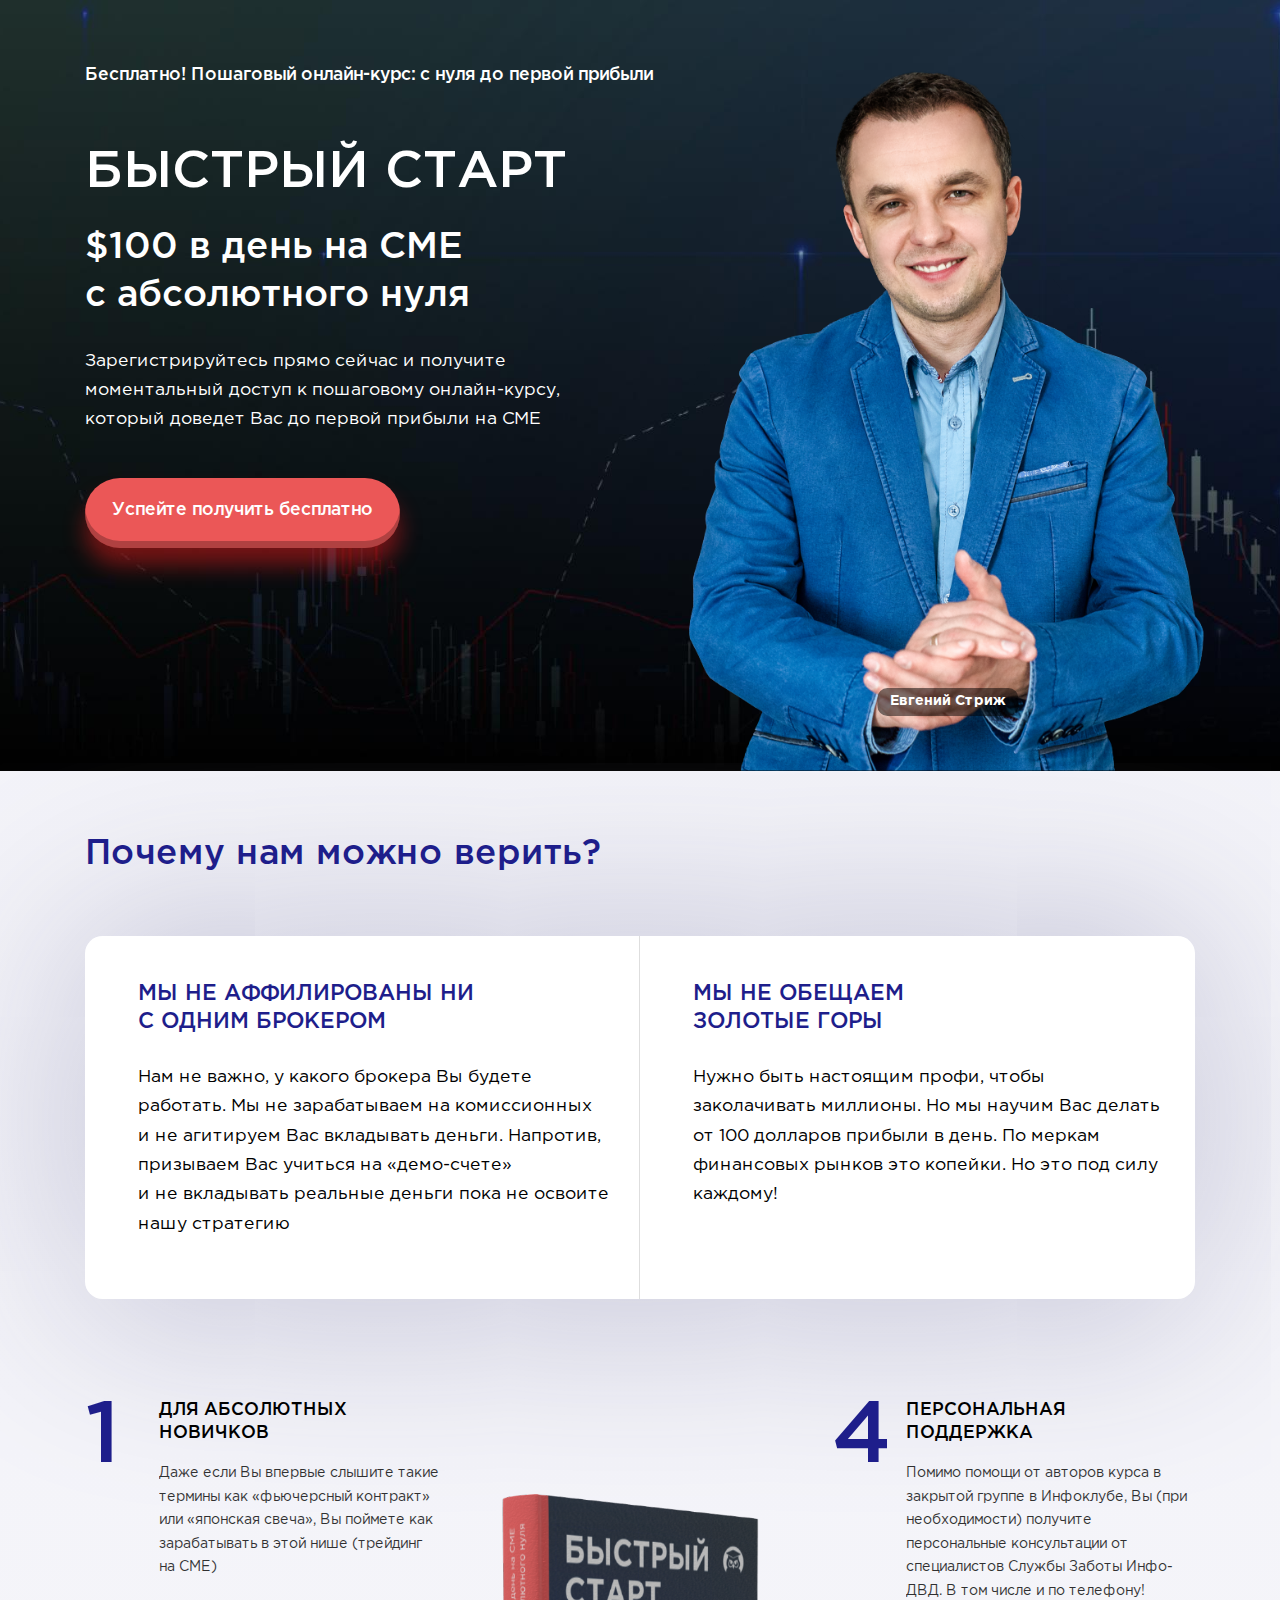
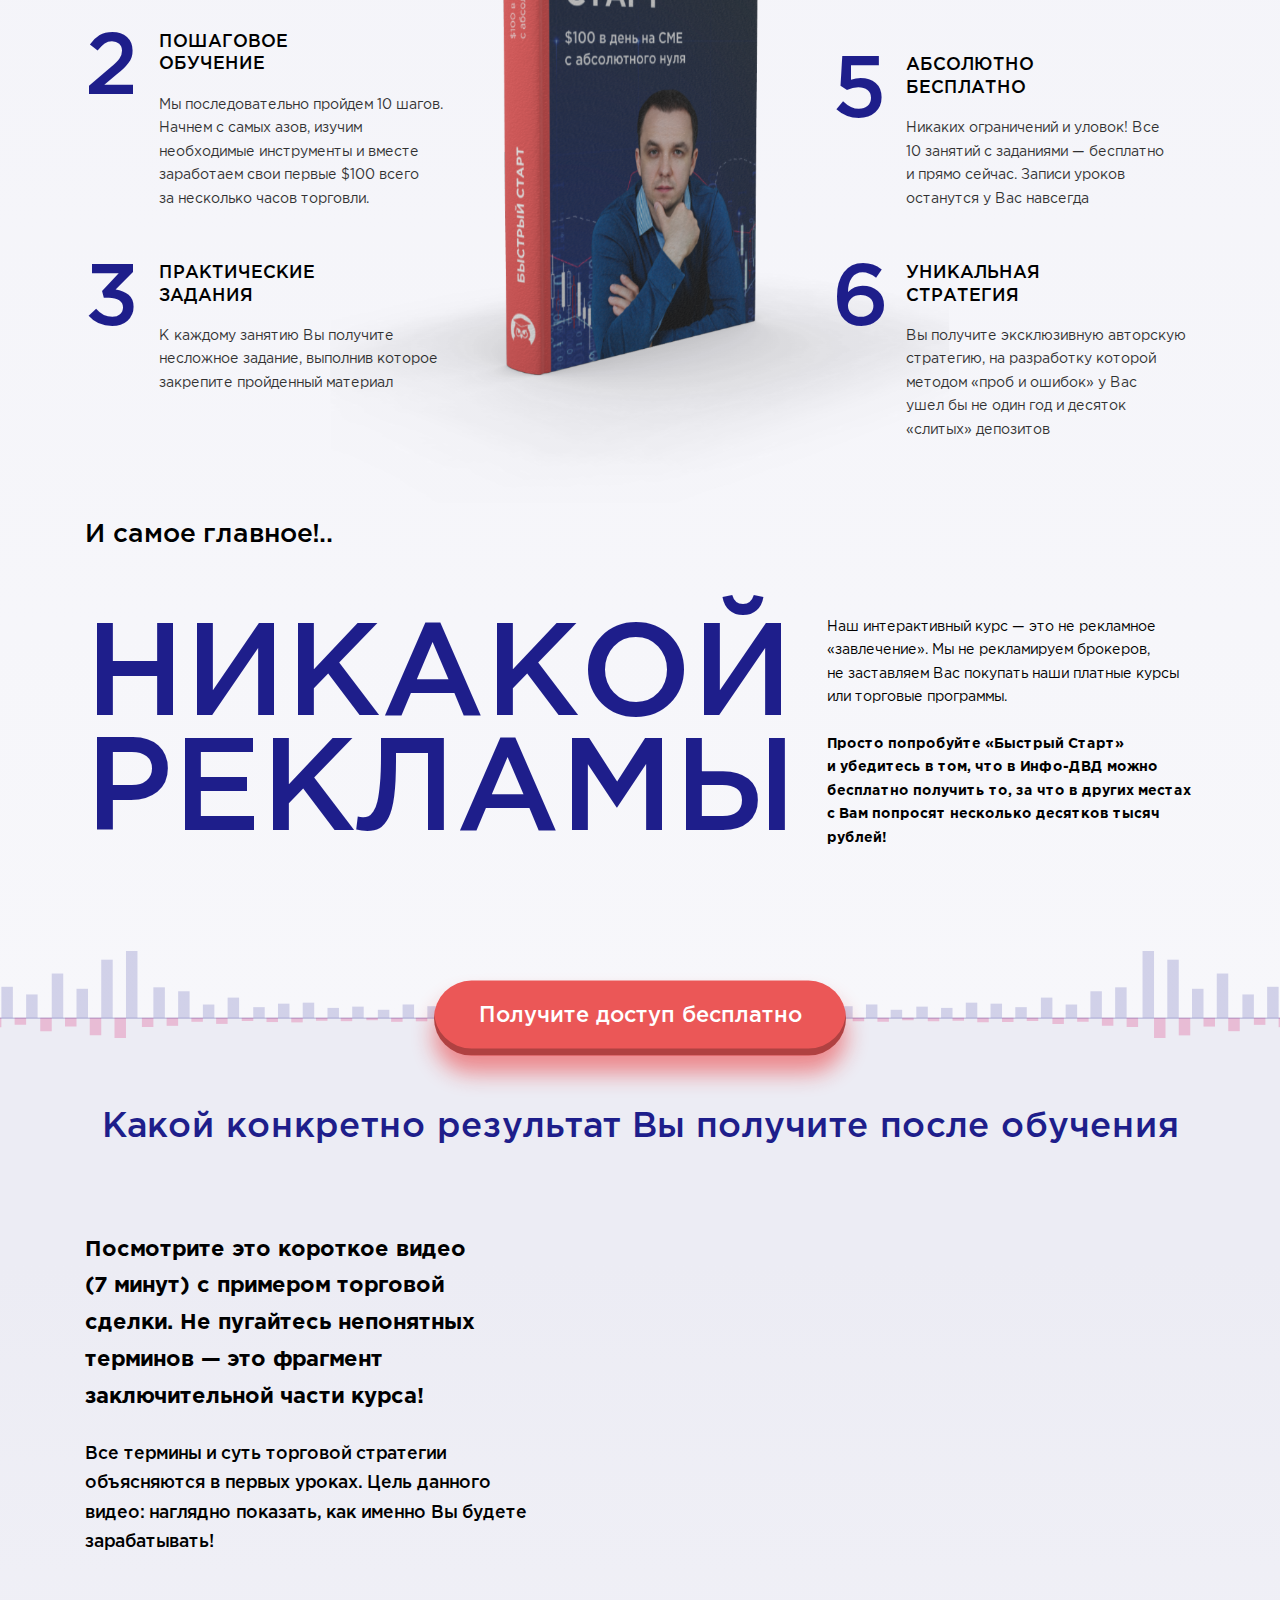
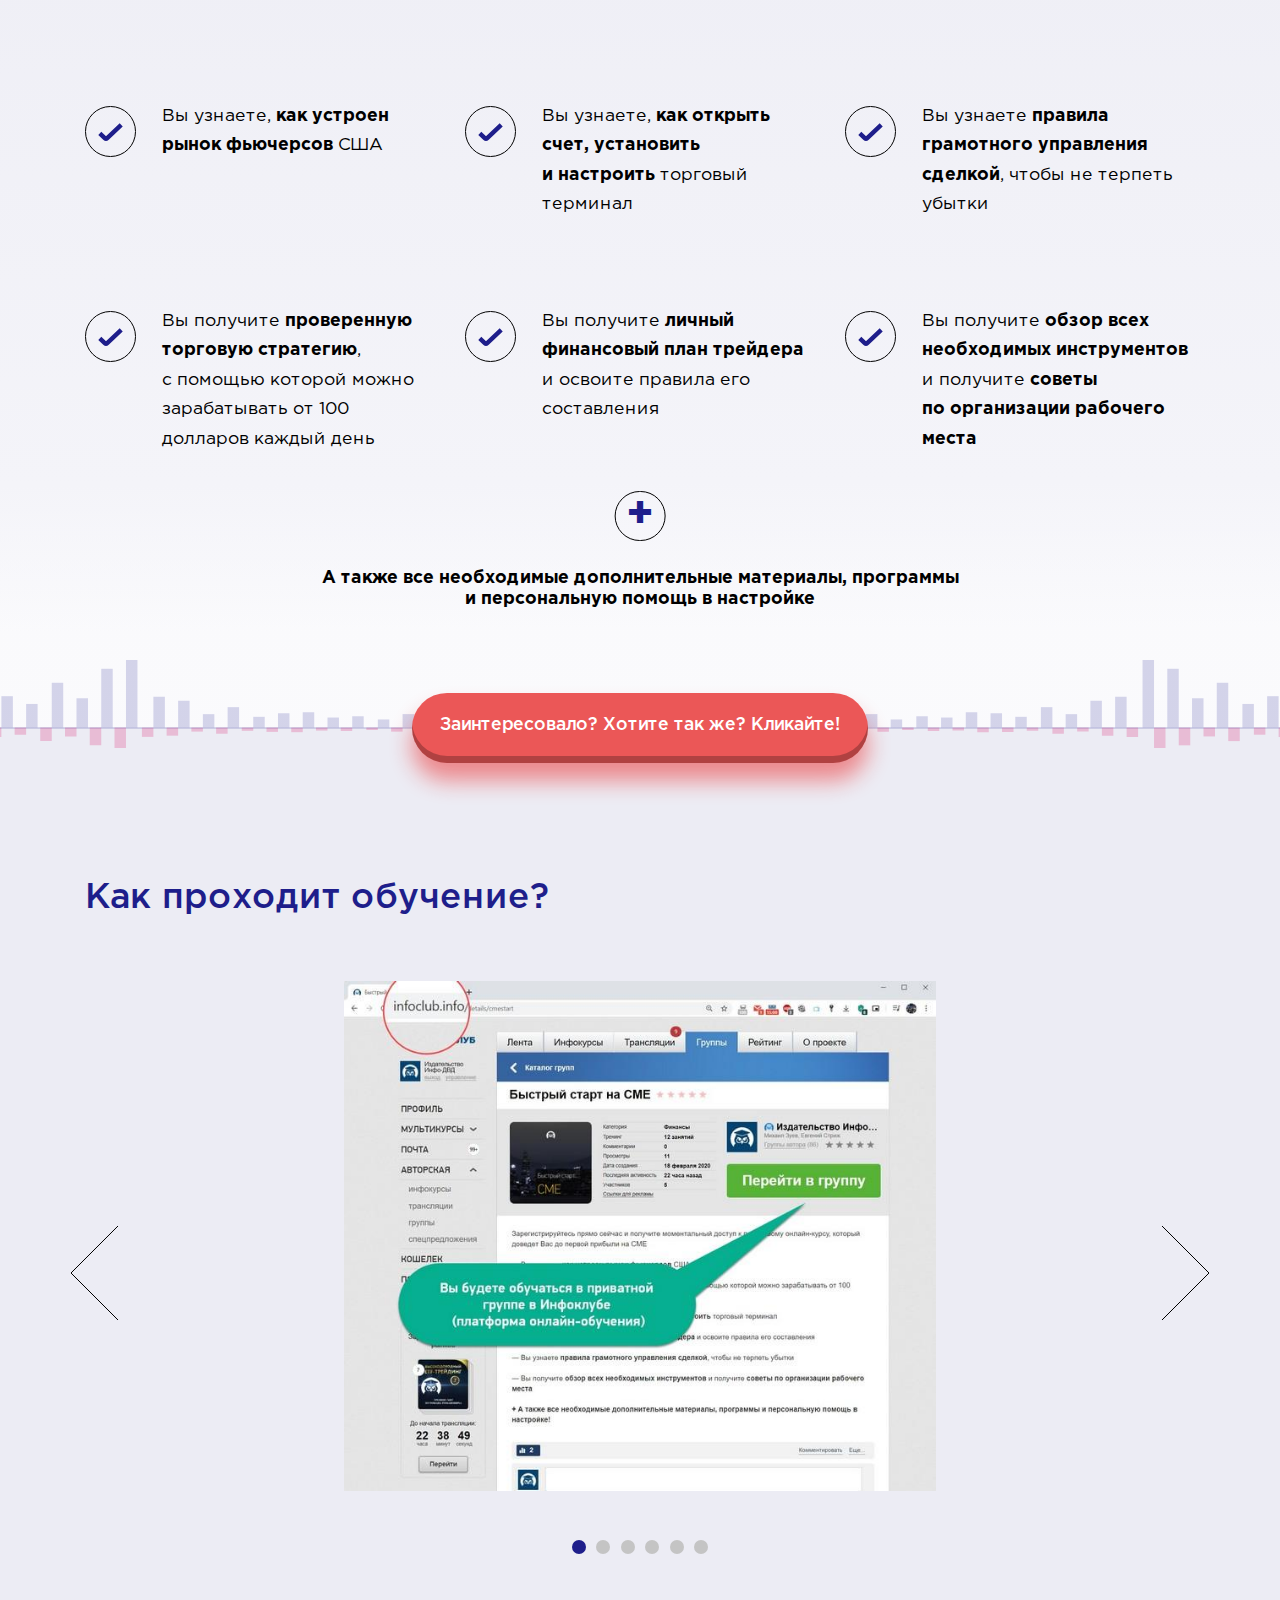
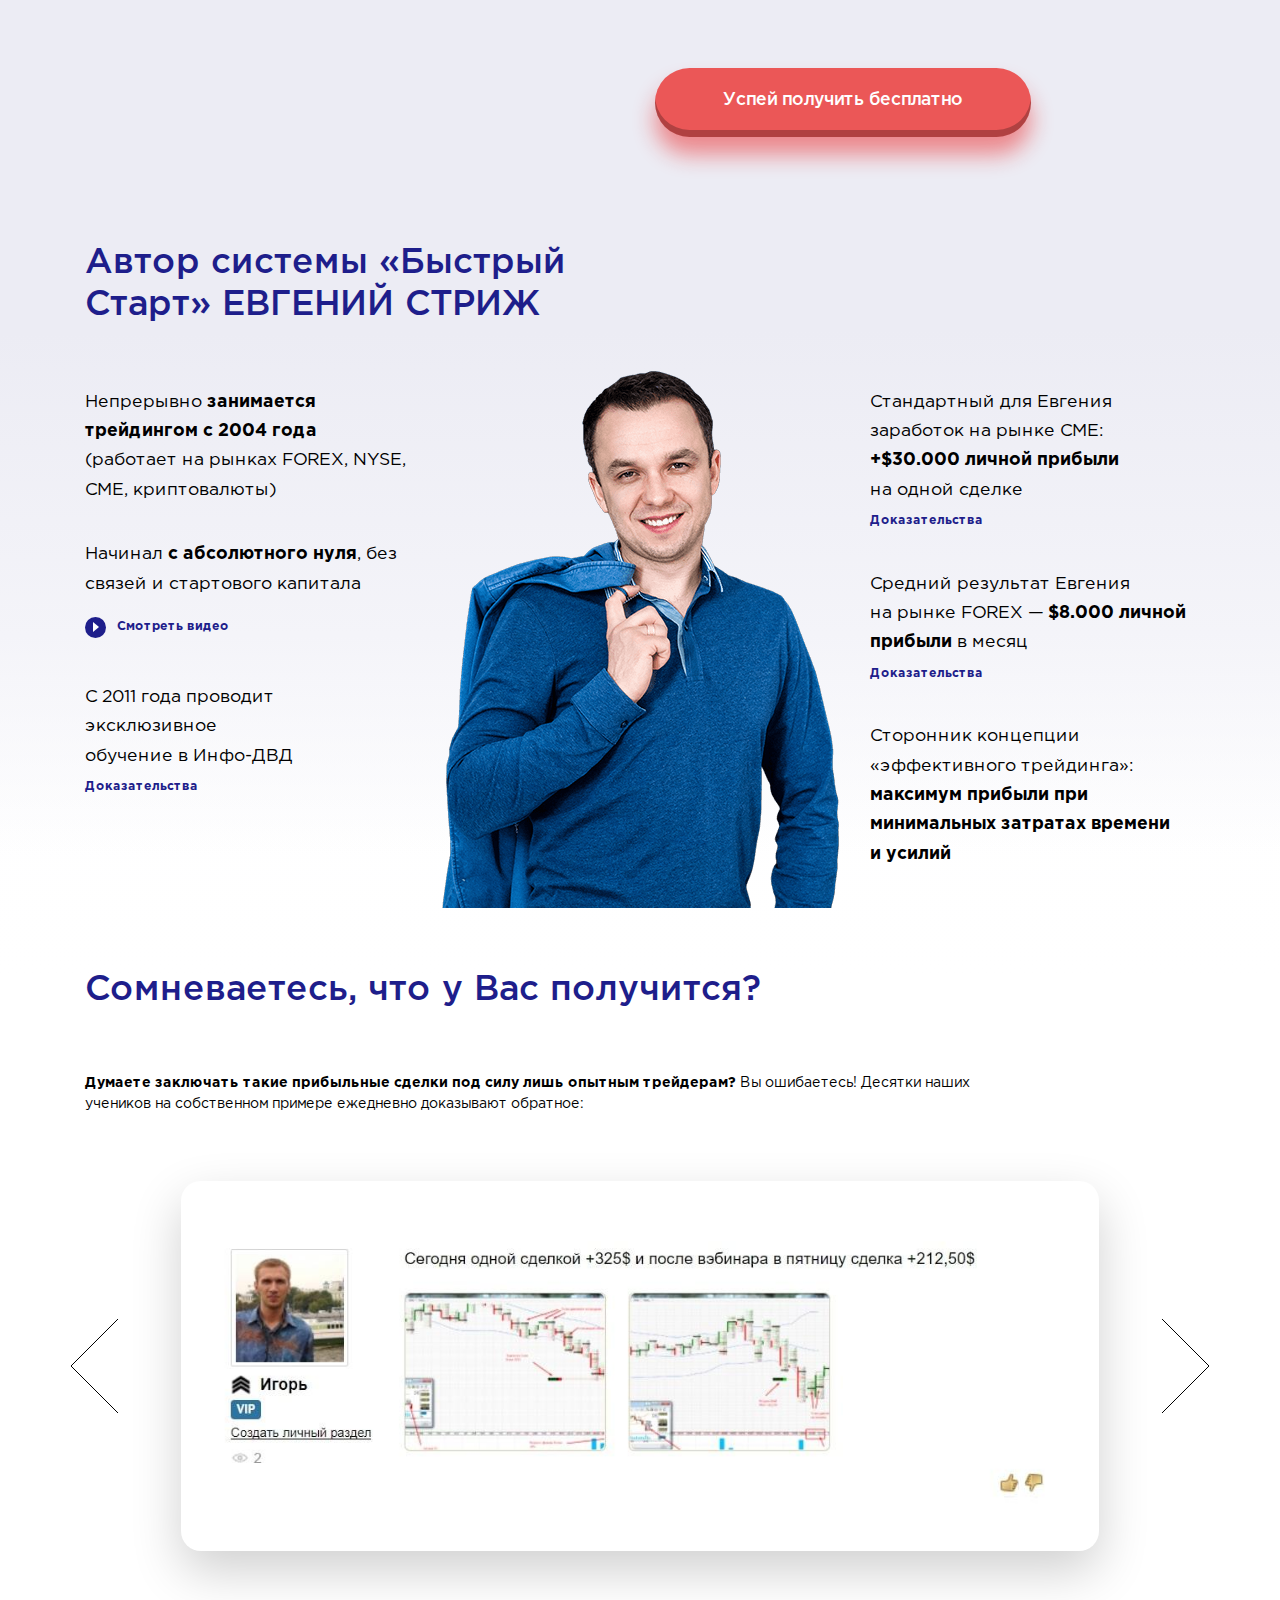
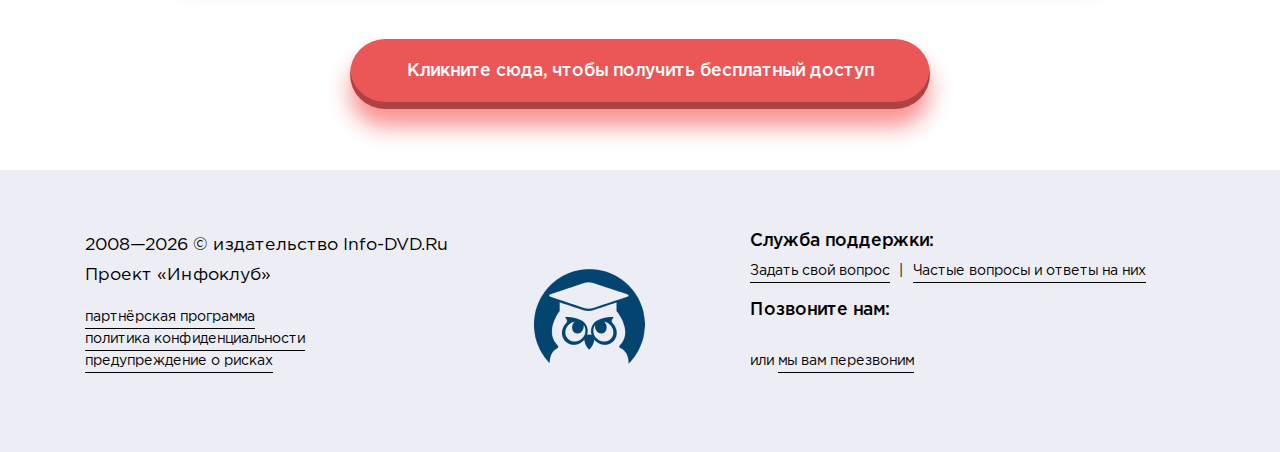
==== public/index.html @ afadd110 "remove lazy" ====
<!DOCTYPE html>
<html lang="ru">
	<head>
		<meta charset="utf-8">
		<title>title</title>
		<meta name="description" content="о чем страница">
		<meta http-equiv="X-UA-Compatible" content="IE=edge">
		<meta name="viewport" content="width=device-width, shrink-to-fit=no">
		<link rel="shortcut icon" type="image/png" href="img/favicon/favicon.png"><meta name="format-detection" content="telephone=no">
		<link rel="image_src" href="http://genrif.ru/assets/i/soc-logo.png">
		<meta property="og:type" content="website">
		<meta property="og:site_name" content="content">
		<meta property="og:title" content="content">
		<meta property="og:description" content="content">
		<meta property="og:url" content="content">
		<meta property="og:locale" content="ru_RU">
		<meta property="og:image" content="path/to/image.jpg">
		<meta property="og:image:width" content="968">
		<meta property="og:image:height" content="504">
		<!-- Custom Browsers Color-->
		<meta name="theme-color" content="#3361d8">
		<link rel="stylesheet" href="libs/slick-carousel/slick/slick.css"/>
		<link rel="stylesheet" href="libs/@fancyapps/fancybox/jquery.fancybox.min.css"/><link rel="stylesheet" href="//infoclub.info/tools/api_subscriber/timer.css"/>
		<link rel="stylesheet" href="css/main.min.css"/>
	</head>
	<body><!--[if lt IE 11]><p   class="browsehappy container">К сожалению, вы используете устаревший браузер. Пожалуйста, <a href="http://browsehappy.com/" target="_blank">обновите ваш браузер</a>, чтобы улучшить производительность, качество отображаемого материала и повысить безопасность.</p><![endif]-->
		<div class="main-wrapper">
			<!-- start HEADER.header-->
			<header class="header header--1 block-with-lazy">
				<div class="container">
					<div class="header__wrap">
						<div class="header__top-text">Бесплатно! Пошаговый онлайн-курс: с&nbsp;нуля до&nbsp;первой прибыли
						</div>
						<div class="header__lg-text">Быстрый старт
						</div>
						<div class="header__title">$100&nbsp;в день на&nbsp;CME с&nbsp;абсолютного нуля
						</div>
						<p>Зарегистрируйтесь прямо сейчас и&nbsp;получите моментальный доступ к&nbsp;пошаговому онлайн-курсу, который доведет Вас до&nbsp;первой прибыли на&nbsp;СМЕ</p>
						<div class="header__btn-wrap text-md-left text-center">
							<div class="header__img-wrap">
								<!-- picture-->
								<picture> 
									<source srcset="img/@2x/man.png" type="image/png" media="(min-width:576px)"/>
									<source srcset="img/@1x/man.png" type="image/png"/><img src="img/@2x/man.png" alt=""/>
								</picture>
								<!-- /picture-->
								<div class="header__name">Евгений Стриж
								</div>
							</div>
							<div class="block-decorate">
								<button class="header__btn btn lb_target" type="button">Успейте получить бесплатно
								</button>
							</div>
						</div>
						<div class="time__block">
							<div class="idvd_timer autostart" data-redirect_url="" data-duration_hours="36.5"></div>
						</div>
					</div>
				</div>
			</header>
			<!-- end HEADER.header-->
			<!-- start s-why-->
			<section class="s-why section" id="s-why">
				<div class="container"> 
					<h2>Почему нам можно верить? </h2>
					<div class="s-why__row row mx-0">
						<div class="s-why__col col-md-6">
							<div class="s-why__title">МЫ&nbsp;НЕ&nbsp;АФФИЛИРОВАНЫ НИ С&nbsp;ОДНИМ БРОКЕРОМ
							</div>
							<p>Нам не&nbsp;важно, у&nbsp;какого брокера&nbsp;Вы будете работать. Мы&nbsp;не зарабатываем на&nbsp;комиссионных и&nbsp;не агитируем Вас вкладывать деньги. Напротив, призываем Вас учиться на &laquo;демо-счете&raquo; и&nbsp;не&nbsp;вкладывать реальные деньги пока не&nbsp;освоите нашу стратегию</p>
						</div>
						<div class="s-why__col col-md-6">
							<div class="s-why__title">МЫ НЕ ОБЕЩАЕМ <br> ЗОЛОТЫЕ ГОРЫ
							</div>
							<p>Нужно быть настоящим профи, чтобы заколачивать миллионы. Но&nbsp;мы&nbsp;научим Вас делать от&nbsp;100 долларов прибыли в&nbsp;день. По&nbsp;меркам финансовых рынков это копейки. Но&nbsp;это под силу каждому!</p>
						</div>
					</div>
				</div>
			</section>
			<!-- end s-why-->
			<!-- start s-steps-->
			<div class="s-steps section" id="s-steps">
				<div class="container"> 
					<div class="row row-cols-lg-2">
						<div class="col-xl-auto col-lg-6">
									<div class="s-steps__item">
										<div class="s-steps__title">ДЛЯ АБСОЛЮТНЫХ НОВИЧКОВ
										</div>
										<p>Даже если&nbsp;Вы впервые слышите такие термины как &laquo;фьючерсный контракт&raquo; или &laquo;японская свеча&raquo;, Вы&nbsp;поймете как зарабатывать в&nbsp;этой нише (трейдинг на&nbsp;СМЕ)</p>
									</div>
									<div class="s-steps__item">
										<div class="s-steps__title">ПОШАГОВОЕ ОБУЧЕНИЕ
										</div>
										<p>Мы&nbsp;последовательно пройдем 10&nbsp;шагов. Начнем с&nbsp;самых азов, изучим необходимые инструменты и&nbsp;вместе заработаем свои первые $100 всего за&nbsp;несколько часов торговли.</p>
									</div>
									<div class="s-steps__item">
										<div class="s-steps__title">ПРАКТИЧЕСКИЕ ЗАДАНИЯ
										</div>
										<p>К&nbsp;каждому занятию&nbsp;Вы получите несложное задание, выполнив которое закрепите пройденный материал</p>
									</div>
						</div>
						<div class="col-xl-auto col-lg-6"> 
									<div class="s-steps__item">
										<div class="s-steps__title">ПЕРСОНАЛЬНАЯ ПОДДЕРЖКА
										</div>
										<p>Помимо помощи от авторов курса в закрытой группе в Инфоклубе, Вы&nbsp;(при необходимости) получите персональные консультации от специалистов Службы Заботы Инфо-ДВД. В том числе и&nbsp;по телефону!</p>
									</div>
									<div class="s-steps__item">
										<div class="s-steps__title">АБСОЛЮТНО БЕСПЛАТНО
										</div>
										<p>Никаких ограничений и&nbsp;уловок! Все 10&nbsp;занятий с заданиями&nbsp;&mdash; бесплатно и&nbsp;прямо сейчас. Записи уроков останутся у&nbsp;Вас навсегда</p>
									</div>
									<div class="s-steps__item">
										<div class="s-steps__title">УНИКАЛЬНАЯ СТРАТЕГИЯ
										</div>
										<p>Вы&nbsp;получите эксклюзивную авторскую стратегию, на&nbsp;разработку которой методом &laquo;проб и&nbsp;ошибок&raquo; у&nbsp;Вас ушел&nbsp;бы не&nbsp;один год и&nbsp;десяток &laquo;слитых&raquo; депозитов</p>
									</div>
						</div>
					</div>
					<!-- picture-->
					<picture> 
						<source srcset="img/@2x/book.png" type="image/png" media="(min-width:576px)"/>
						<source srcset="img/@1x/book.png" type="image/png"/><img src="img/@2x/book.png" alt=""/>
					</picture>
					<!-- /picture-->
				</div>
			</div>
			<!-- end s-steps-->
			<!-- start s-not-->
			<div class="s-not" id="s-not">
				<div class="container">
					<div class="s-not__title">И самое главное!..
					</div>
					<div class="row">
						<div class="s-not__lg col-lg-auto">Никакой <br> рекламы
						</div>
						<div class="col">
							<p>Наш интерактивный курс&nbsp;&mdash; это не&nbsp;рекламное &laquo;завлечение&raquo;. Мы&nbsp;не&nbsp;рекламируем брокеров, не&nbsp;заставляем Вас покупать наши платные курсы или торговые программы.</p>
							<p><strong>Просто попробуйте &laquo;Быстрый Старт&raquo; и&nbsp;убедитесь в&nbsp;том, что в&nbsp;Инфо-ДВД можно бесплатно получить&nbsp;то, за&nbsp;что в&nbsp;других местах с&nbsp;Вам попросят несколько десятков тысяч рублей!</strong></p>
						</div>
					</div>
					<button class="s-not__btn btn lb_target" type="button"> Получите доступ бесплатно
					</button>
				</div>
			</div>
			<!-- end s-not-->
			<!-- start s-result-->
			<section class="s-result section" id="s-result">
				<div class="container">
					<h2 class="text-center">Какой конкретно результат&nbsp;Вы получите после обучения </h2>
					<div class="s-result__row row">
						<div class="col-xl-5 col-lg-6">
							<div class="s-result__title">Посмотрите это короткое видео (7&nbsp;минут) с&nbsp;примером торговой сделки. Не&nbsp;пугайтесь непонятных терминов&nbsp;&mdash; это фрагмент заключительной части курса!
							</div>
							<p>Все термины и&nbsp;суть торговой стратегии объясняются в&nbsp;первых уроках. Цель данного видео: наглядно показать, как именно&nbsp;Вы будете зарабатывать!</p>
						</div>
						<div class="col">
							<div class="s-result__video-wrap"><iframe src="https://player.vimeo.com/video/393248998?title=0&byli ne=0&portrait=0" width="800" height="450" frameborder="0" allow="autoplay; fullscreen" allowfullscreen></iframe> 
							</div>
						</div>
					</div>
					<div class="s-result__row-2 row">
						<div class="s-result__col col-lg-4 col-md-6">Вы&nbsp;узнаете, <strong>как устроен рынок фьючерсов</strong> США
						</div>
						<div class="s-result__col col-lg-4 col-md-6">Вы&nbsp;узнаете,  <strong>как открыть счет, установить и&nbsp;настроить</strong> торговый терминал
						</div>
						<div class="s-result__col col-lg-4 col-md-6">Вы&nbsp;узнаете  <strong>правила грамотного управления сделкой</strong>, чтобы не&nbsp;терпеть убытки
						</div>
						<div class="s-result__col col-lg-4 col-md-6">Вы&nbsp;получите  <strong>проверенную торговую стратегию</strong>, с&nbsp;помощью которой можно зарабатывать от&nbsp;100 долларов каждый день
						</div>
						<div class="s-result__col col-lg-4 col-md-6">Вы&nbsp;получите  <strong>личный финансовый план трейдера</strong> и&nbsp;освоите правила его составления
						</div>
						<div class="s-result__col col-lg-4 col-md-6">Вы&nbsp;получите <strong> обзор всех необходимых инструментов</strong> и&nbsp;получите  <strong>советы по&nbsp;организации рабочего места</strong>
						</div>
					</div>
					<div class="s-result__footer">А&nbsp;также все необходимые дополнительные материалы, программы и&nbsp;персональную помощь в&nbsp;настройке
					</div>
					<button class="s-result__btn btn lb_target" type="button">Заинтересовало? Хотите так же? Кликайте!
					</button>
				</div>
			</section>
			<!-- end s-result-->
			<!-- start s-training-->
			<section class="s-training section" id="s-training">
				<div class="container">
					<h2>Как проходит обучение?</h2>
					<div class="s-training__slider slider-js">
						<div class="s-training__slide">
							<div class="s-training__img-wrap"><img class="res-i" src="#" data-lazy="img/@2x/1.jpg" alt=""/>
							</div>
						</div>
						<div class="s-training__slide">
							<div class="s-training__img-wrap"><img class="res-i" src="#" data-lazy="img/@2x/2.jpg" alt=""/>
							</div>
						</div>
						<div class="s-training__slide">
							<div class="s-training__img-wrap"><img class="res-i" src="#" data-lazy="img/@2x/3.jpg" alt=""/>
							</div>
						</div>
						<div class="s-training__slide">
							<div class="s-training__img-wrap"><img class="res-i" src="#" data-lazy="img/@2x/4.jpg" alt=""/>
							</div>
						</div>
						<div class="s-training__slide">
							<div class="s-training__img-wrap"><img class="res-i" src="#" data-lazy="img/@2x/5.jpg" alt=""/>
							</div>
						</div>
						<div class="s-training__slide">
							<div class="s-training__img-wrap"><img class="res-i" src="#" data-lazy="img/@2x/6.jpg" alt=""/>
							</div>
						</div>
					</div>
					<div class="s-training__wrap">
						<div class="row">
							<div class="col-md-6">
								<div class="time__block"> 
									<div class="idvd_timer autostart" data-redirect_url="" data-duration_hours="36.5"></div>
								</div>
							</div>
							<div class="col-md-6">
								<button class="s-training__btn btn lb_target" type="button">Успей получить бесплатно
								</button>
							</div>
						</div>
					</div>
				</div>
			</section>
			<!-- end s-training-->
			<!-- start s-author-->
			<section class="s-author section" id="s-author">
				<div class="container">
					<h2>Автор системы «Быстрый Старт» ЕВГЕНИЙ СТРИЖ</h2>
					<div class="row">
						<div class="col-lg">
							<p>Непрерывно <strong>занимается трейдингом с&nbsp;2004 года</strong> (работает на&nbsp;рынках FOREX, NYSE, CME, криптовалюты)</p>
							<p>Начинал  <strong>с&nbsp;абсолютного нуля</strong>, без <br class="d-none d-lg-block"> связей и&nbsp;стартового капитала<br/><a class="s-author__link s-author__link--video" href="https://vimeo.com/333333" data-fancybox="video-gal">Смотреть видео</a>
							</p>
							<p>С&nbsp;2011 года проводит эксклюзивное  <br class="d-none d-lg-block">  обучение в&nbsp;Инфо-ДВД<br/><a class="s-author__link small" href="https://workflow.info-dvd.ru/scr/nikita/sng20/2020-02-20_16-32-57.png" data-fancybox="gal-1">Доказательства</a>
							</p>
						</div>
						<div class="col-lg-auto align-self-end text-center order-lg-0 order-last">
							<!-- picture-->
							<picture> 
								<source srcset="img/@2x/man2.png" type="image/png" media="(min-width:576px)"/>
								<source srcset="img/@1x/man2.png" type="image/png"/><img src="img/@2x/man2.png" alt=""/>
							</picture>
							<!-- /picture-->
						</div>
						<div class="col-lg">
							<p>Стандартный для Евгения заработок на&nbsp;рынке CME:  <strong>+$30.000 личной прибыли</strong> на&nbsp;одной сделке<br/><a class="s-author__link small" href="http://futures2.info-dvd.ru/market/img/rez2.jpg" data-fancybox="gal-2">Доказательства</a>
							</p>
							<div class="d-none"><a class="s-author__link small" href="http://futures2.info-dvd.ru/market/img/rez3.jpg" data-fancybox="gal-2">Доказательства</a><a class="s-author__link small" href="http://futures2.info-dvd.ru/market/img/rez4.jpg" data-fancybox="gal-2">Доказательства</a>
							</div>
							<p>Средний результат Евгения на&nbsp;рынке FOREX &mdash;  <strong>$8.000 личной прибыли</strong> в&nbsp;месяц<br/><a class="s-author__link small" href="http://forexprofi.info-dvd.ru/statement.jpg" data-fancybox="gal-3">Доказательства</a>
							</p>
							<p>Сторонник концепции &laquo;эффективного трейдинга&raquo;:  <strong>максимум прибыли при минимальных затратах времени и&nbsp;усилий</strong></p>
						</div>
					</div>
				</div>
			</section>
			<!-- end s-author-->
			<!-- start s-rews-->
			<section class="s-rews section" id="s-rews">
				<div class="container">
					<h2>Сомневаетесь, что у&nbsp;Вас получится?</h2>
					<p><strong>Думаете заключать такие прибыльные сделки под силу лишь опытным трейдерам?</strong> Вы&nbsp;ошибаетесь! Десятки наших учеников на&nbsp;собственном примере ежедневно доказывают обратное:</p>
					<div class="s-rews__slider slider-js">
						<div class="s-rews__slide"><a class="s-rews__img-wrap" href="img/@2x/mage1.jpg" data-fancybox="gal-rew"><img class="res-i" src="#" data-lazy="img/@2x/mage1.jpg" alt=""/></a>
						</div>
						<div class="s-rews__slide"><a class="s-rews__img-wrap" href="img/@2x/mage2.jpg" data-fancybox="gal-rew"><img class="res-i" src="#" data-lazy="img/@2x/mage2.jpg" alt=""/></a>
						</div>
						<div class="s-rews__slide"><a class="s-rews__img-wrap" href="img/@2x/mage3.jpg" data-fancybox="gal-rew"><img class="res-i" src="#" data-lazy="img/@2x/mage3.jpg" alt=""/></a>
						</div>
						<div class="s-rews__slide"><a class="s-rews__img-wrap" href="img/@2x/mage4.jpg" data-fancybox="gal-rew"><img class="res-i" src="#" data-lazy="img/@2x/mage4.jpg" alt=""/></a>
						</div>
						<div class="s-rews__slide"><a class="s-rews__img-wrap" href="img/@2x/mage5.jpg" data-fancybox="gal-rew"><img class="res-i" src="#" data-lazy="img/@2x/mage5.jpg" alt=""/></a>
						</div>
						<div class="s-rews__slide"><a class="s-rews__img-wrap" href="img/@2x/mage6.jpg" data-fancybox="gal-rew"><img class="res-i" src="#" data-lazy="img/@2x/mage6.jpg" alt=""/></a>
						</div>
						<div class="s-rews__slide"><a class="s-rews__img-wrap" href="img/@2x/mage7.jpg" data-fancybox="gal-rew"><img class="res-i" src="#" data-lazy="img/@2x/mage7.jpg" alt=""/></a>
						</div>
						<div class="s-rews__slide"><a class="s-rews__img-wrap" href="img/@2x/mage8.jpg" data-fancybox="gal-rew"><img class="res-i" src="#" data-lazy="img/@2x/mage8.jpg" alt=""/></a>
						</div>
						<div class="s-rews__slide"><a class="s-rews__img-wrap" href="img/@2x/mage9.jpg" data-fancybox="gal-rew"><img class="res-i" src="#" data-lazy="img/@2x/mage9.jpg" alt=""/></a>
						</div>
						<div class="s-rews__slide"><a class="s-rews__img-wrap" href="img/@2x/mage10.jpg" data-fancybox="gal-rew"><img class="res-i" src="#" data-lazy="img/@2x/mage10.jpg" alt=""/></a>
						</div>
						<div class="s-rews__slide"><a class="s-rews__img-wrap" href="img/@2x/mage11.jpg" data-fancybox="gal-rew"><img class="res-i" src="#" data-lazy="img/@2x/mage11.jpg" alt=""/></a>
						</div>
						<div class="s-rews__slide"><a class="s-rews__img-wrap" href="img/@2x/mage12.jpg" data-fancybox="gal-rew"><img class="res-i" src="#" data-lazy="img/@2x/mage12.jpg" alt=""/></a>
						</div>
						<div class="s-rews__slide"><a class="s-rews__img-wrap" href="img/@2x/mage13.jpg" data-fancybox="gal-rew"><img class="res-i" src="#" data-lazy="img/@2x/mage13.jpg" alt=""/></a>
						</div>
						<div class="s-rews__slide"><a class="s-rews__img-wrap" href="img/@2x/mage14.jpg" data-fancybox="gal-rew"><img class="res-i" src="#" data-lazy="img/@2x/mage14.jpg" alt=""/></a>
						</div>
						<div class="s-rews__slide"><a class="s-rews__img-wrap" href="img/@2x/mage15.jpg" data-fancybox="gal-rew"><img class="res-i" src="#" data-lazy="img/@2x/mage15.jpg" alt=""/></a>
						</div>
						<div class="s-rews__slide"><a class="s-rews__img-wrap" href="img/@2x/mage16.jpg" data-fancybox="gal-rew"><img class="res-i" src="#" data-lazy="img/@2x/mage16.jpg" alt=""/></a>
						</div>
						<div class="s-rews__slide"><a class="s-rews__img-wrap" href="img/@2x/mage17.jpg" data-fancybox="gal-rew"><img class="res-i" src="#" data-lazy="img/@2x/mage17.jpg" alt=""/></a>
						</div>
						<div class="s-rews__slide"><a class="s-rews__img-wrap" href="img/@2x/mage18.jpg" data-fancybox="gal-rew"><img class="res-i" src="#" data-lazy="img/@2x/mage18.jpg" alt=""/></a>
						</div>
						<div class="s-rews__slide"><a class="s-rews__img-wrap" href="img/@2x/mage19.jpg" data-fancybox="gal-rew"><img class="res-i" src="#" data-lazy="img/@2x/mage19.jpg" alt=""/></a>
						</div>
						<div class="s-rews__slide"><a class="s-rews__img-wrap" href="img/@2x/mage20.jpg" data-fancybox="gal-rew"><img class="res-i" src="#" data-lazy="img/@2x/mage20.jpg" alt=""/></a>
						</div>
					</div>
					<button class="s-rews__btn btn lb_target" type="button">Кликните сюда, чтобы получить бесплатный доступ
					</button>
				</div>
			</section>
			<!-- end s-rews-->
			<footer class="foot">
				<div class="container">
					<div class="row">
						<div class="col-md">
							<div class="foot__left-col">
								<div class="foot__txt foot__txt--h6">
									<p>
										<script>
											function InfoDVDCurrentYear(year) {
												var cur = new Date();
												if (cur.getFullYear() != year)
													document.write(year + '&mdash;' + cur.getFullYear());
												else document.write(year);
											}
											
											InfoDVDCurrentYear('2008');
										</script>	 © издательство <a href="https://www.info-dvd.ru/?utm_source=footer_link">Info-DVD.Ru</a><br/>Проект «<a href="https://www.infoclub.info/">Инфоклуб</a>»<br/>
										<script src="//info-dvd.ru/codes/js/legal.utf8.js"></script>
									</p>
								</div>
								<div class="foot__txt">
									<p><a class="tdu" href="https://info-dvd.ru/about/partnership" target="_blank" title="партнёрская программа">партнёрская программа</a><br/><a class="tdu" href="https://info-dvd.ru/pages/privacy" target="_blank" title="политика конфиденциальности"> политика конфиденциальности</a><br/><a class="tdu" href="https://info-dvd.ru/pages/risk-warning" target="_blank" title="предупреждение о рисках"> предупреждение о рисках</a></p>
								</div>
							</div>
						</div>
						<div class="col-md-5">
							<div class="foot__right-col">
								<div class="foot__txt"> 
									<p><strong class="h6">Служба поддержки:</strong> <a class="tdu" href="http://info.support-desk.ru/form" target="_blank" title="Задать свой вопрос">Задать свой вопрос</a><span class="spiner">|</span><a class="tdu" href="http://info.support-desk.ru/?base=1" title="Частые вопросы и ответы на них">Частые вопросы и ответы на них</a></p>
								</div>
								<div class="foot__txt">
									<p><strong class="h6"> Позвоните нам: </strong><span>
											<script type="text/javascript" src="//info-dvd.ru/codes/js/telephone-number.js"></script></span><br/>или  <a class="tdu" href="https://info-dvd.ru/support/apply/" target="_blank">мы вам перезвоним</a></p>
								</div>
							</div>
						</div>
					</div>
				</div>
			</footer>
		</div>
		<script src="js/lazy.js"></script>
		<script src="js/jquery-2.2.4.min.js"></script><script type="text/javascript" src="//infoclub.info/tools/api_subscriber/timer_universal.js?3"></script>
		<!-- modal libs-->
		<script src="libs/@fancyapps/fancybox/jquery.fancybox.min.js"></script>
		<!-- modal libs-->
		<!-- slider libs-->
		<script src="libs/slick-carousel/slick/slick.min.js"></script>
		<!-- /slider libs  -->
		<script src="js/common.js"></script>
		<!-- ФОРМА ПОДПИСКИ-->
		<div class="leadbox_window" style="display:none; line-height:normal;" data-selector="lb_target">
			<div class="ld_content_wrapper">
				<div class="ld_close"></div>
				<div class="ld_progressbar"></div>
				<div class="ld_main_line">
					<div class="ld_icon"><img src="img/@2x/man.png" style="height: 482px; margin-bottom: -23px;" alt=""/></div>
					<div class="ld_content" style="    width: 400px;">
						<div class="ic_sform ic_sform_2_0990bd2a"></div>
						<script type="text/javascript">
							(function (d, w, r, t, cl) {
							var rid = r.toString().substr(2);var e = d.getElementsByClassName(cl)[0];
							e.className="";e.id = "ic_sform_"+rid;
							var n = d.getElementsByTagName(t)[0], s = d.createElement(t), f = function () {n.parentNode.insertBefore(s, n);};
							s.type = "text/javascript";s.async = true;s.src = (d.location.protocol == "https:" ? "https:" : "http:") + "//www.infoclub.info/sform_loader/2/0990bd2a/?rid="+rid;
							if (w.opera == "[object Opera]") {d.addEventListener("DOMContentLoaded", f, false);} else {f();}
							})(document, window, Math.random(), "script", "ic_sform_2_0990bd2a");
						</script>
					</div>
				</div>
				<div class="ps">Мы гарантируем безопасность введенной Вами информации. <a href="https://info-dvd.ru/pages/privacy" target="_blank">
						Политика
						конфиденциальности</a></div>
			</div>
		</div>
		<link rel="stylesheet" media="all" href="//info-dvd.ru/tools/lead_box/lead_box.css"/>
		<script src="//info-dvd.ru/tools/lead_box/lead_box.js?2"></script>
		<!-- end-->
	</body>
</html>
---- public/css/main.min.css ----
@font-face{font-family:roboto;font-style:normal;font-weight:400;font-display:block;src:url(../fonts/GothamPro/GothamPro.woff2) format("woff2"),url(../fonts/GothamPro/GothamPro.woff) format("woff")}@font-face{font-family:roboto;font-style:normal;font-weight:700;font-display:block;src:url(../fonts/GothamPro-Bold/GothamPro-Bold.woff2) format("woff2"),url(../fonts/GothamPro-Bold/GothamPro-Bold.woff) format("woff")}@font-face{font-family:roboto;font-style:normal;font-weight:500;font-display:block;src:url(../fonts/GothamPro-Medium/GothamPro-Medium.woff2) format("woff2"),url(../fonts/GothamPro-Medium/GothamPro-Medium.woff) format("woff")}.icon{display:inline-block;width:1em;height:1em;fill:currentColor}.icon-check{font-size:2.7rem;width:1em}:root{--blue:#007bff;--indigo:#6610f2;--purple:#6f42c1;--pink:#e83e8c;--red:#eb5757;--orange:#fd7e14;--yellow:#ffc107;--green:#28a745;--teal:#20c997;--cyan:#17a2b8;--white:#fff;--gray:#6c757d;--gray-dark:#343a40;--primary:#1e1e8b;--secondary:#6c757d;--success:#28a745;--info:#17a2b8;--warning:#ffc107;--danger:#eb5757;--light:#f8f9fa;--dark:rgba(0, 0, 0, 0.8);--breakpoint-xs:0;--breakpoint-sm:576px;--breakpoint-md:768px;--breakpoint-lg:992px;--breakpoint-xl:1200px;--breakpoint-xxl:1440px;--font-family-sans-serif:"roboto",-apple-system,BlinkMacSystemFont,"Segoe UI",Roboto,"Helvetica Neue",Arial,"Noto Sans",sans-serif,"Apple Color Emoji","Segoe UI Emoji","Segoe UI Symbol","Noto Color Emoji";--font-family-monospace:SFMono-Regular,Menlo,Monaco,Consolas,"Liberation Mono","Courier New",monospace}*,::after,::before{-webkit-box-sizing:border-box;box-sizing:border-box}html{font-family:sans-serif;line-height:1.15;-webkit-text-size-adjust:100%;-webkit-tap-highlight-color:transparent;-webkit-font-smoothing:antialiased;-webkit-overflow-scrolling:touch}article,aside,figcaption,figure,footer,header,hgroup,main,nav,section{display:block}body{margin:0;font-family:roboto,-apple-system,BlinkMacSystemFont,"Segoe UI",Roboto,"Helvetica Neue",Arial,"Noto Sans",sans-serif,"Apple Color Emoji","Segoe UI Emoji","Segoe UI Symbol","Noto Color Emoji";font-weight:400;line-height:1.5;color:#000;text-align:left;background-color:#fff;min-width:320px;position:relative;background-image:-o-linear-gradient(270.11deg,#ececf4 -66.11%,#f4f4f9 20.98%,rgba(250,250,252,0) 84.38%);background-image:linear-gradient(179.89deg,#ececf4 -66.11%,#f4f4f9 20.98%,rgba(250,250,252,0) 84.38%)}[tabindex="-1"]:focus:not(:focus-visible){outline:0!important}hr{-webkit-box-sizing:content-box;box-sizing:content-box;height:0;overflow:visible}h1,h2,h3,h4,h5,h6{margin-top:0}dl,ol,p,ul{margin-top:0;margin-bottom:1rem}abbr[data-original-title],abbr[title]{text-decoration:underline;-webkit-text-decoration:underline dotted;text-decoration:underline dotted;cursor:help;border-bottom:0;-webkit-text-decoration-skip-ink:none;text-decoration-skip-ink:none}address{margin-bottom:1rem;font-style:normal;line-height:inherit}ol ol,ol ul,ul ol,ul ul{margin-bottom:0}dt{font-weight:700}dd{margin-bottom:.5rem;margin-left:0}blockquote,figure{margin:0 0 1rem}b,strong{font-weight:bolder}sub,sup{position:relative;font-size:75%;line-height:0;vertical-align:baseline}sub{bottom:-.25em}sup{top:-.5em}a{color:#1e1e8b;text-decoration:none;background-color:transparent}a:hover{color:#10104c;text-decoration:underline}a:not([href]),a:not([href]):hover{color:inherit;text-decoration:none}code,kbd,pre,samp{font-family:SFMono-Regular,Menlo,Monaco,Consolas,"Liberation Mono","Courier New",monospace;font-size:1em}pre{margin-top:0;margin-bottom:1rem;overflow:auto}img{vertical-align:middle;border-style:none}svg{overflow:hidden;vertical-align:middle}table{border-collapse:collapse}caption{padding-top:.75rem;padding-bottom:.75rem;color:#6c757d;text-align:left;caption-side:bottom}th{text-align:inherit}label{display:inline-block;margin-bottom:.5rem}button{border-radius:0}button:focus{outline:dotted 1px;outline:-webkit-focus-ring-color auto 5px}button,input,optgroup,select,textarea{margin:0;font-family:inherit;font-size:inherit;line-height:inherit}button,input{overflow:visible}button,select{text-transform:none}select{word-wrap:normal}[type=button],[type=reset],[type=submit],button{-webkit-appearance:button}[type=button]:not(:disabled),[type=reset]:not(:disabled),[type=submit]:not(:disabled),button:not(:disabled){cursor:pointer}[type=button]::-moz-focus-inner,[type=reset]::-moz-focus-inner,[type=submit]::-moz-focus-inner,button::-moz-focus-inner{padding:0;border-style:none}input[type=checkbox],input[type=radio]{-webkit-box-sizing:border-box;box-sizing:border-box;padding:0}input[type=date],input[type=datetime-local],input[type=month],input[type=time]{-webkit-appearance:listbox}textarea{overflow:auto;resize:vertical}fieldset{min-width:0;padding:0;margin:0;border:0}legend{display:block;width:100%;max-width:100%;padding:0;margin-bottom:.5rem;font-size:1.5rem;line-height:inherit;color:inherit;white-space:normal}progress{vertical-align:baseline}[type=number]::-webkit-inner-spin-button,[type=number]::-webkit-outer-spin-button{height:auto}[type=search]{outline-offset:-2px;-webkit-appearance:none}[type=search]::-webkit-search-decoration{-webkit-appearance:none}::-webkit-file-upload-button{font:inherit;-webkit-appearance:button}output{display:inline-block}summary{display:list-item;cursor:pointer}template{display:none}[hidden]{display:none!important}.foot__txt--h6,.h1,.h2,.h3,.h4,.h5,.h6,.header,.header__lg-text,.s-author p,.s-result p,.s-result__col,.s-result__footer,.s-result__title,.s-steps__title,.s-why p,.s-why__title,.section-title,h1,h2,h3,h4,h5,h6{margin-bottom:.5rem;font-weight:500;line-height:1.2}.h1,.header__lg-text,h1{font-size:3.75rem}.h2,.section-title,h2{font-size:2.5rem}.h3,h3{font-size:1.75rem}.h4,h4{font-size:1.5rem}.h5,.s-result__title,.s-why__title,h5{font-size:1.5625rem}.foot__txt--h6,.h6,.header,.s-author p,.s-result p,.s-result__col,.s-result__footer,.s-steps__title,.s-why p,h6{font-size:1.25rem}.lead{font-size:1.25rem;font-weight:300}.display-1{font-size:9.375rem;font-weight:300;line-height:1.2}.display-2{font-size:6.25rem;font-weight:300;line-height:1.2}.display-3{font-size:4.5rem;font-weight:300;line-height:1.2}.display-4{font-size:3.5rem;font-weight:300;line-height:1.2}hr{margin-top:1rem;margin-bottom:1rem;border:0;border-top:1px solid rgba(0,0,0,.1)}.small,small{font-size:80%;font-weight:400}.mark,mark{padding:.2em;background-color:#fcf8e3}.list-inline,.list-unstyled{padding-left:0;list-style:none}.list-inline-item{display:inline-block}.list-inline-item:not(:last-child){margin-right:.5rem}.initialism{font-size:90%;text-transform:uppercase}.blockquote{margin-bottom:1rem;font-size:1.25rem}.blockquote-footer{display:block;font-size:80%;color:#6c757d}.blockquote-footer::before{content:"\2014\00A0"}.container{width:100%;padding-right:15px;padding-left:15px;margin-right:auto;margin-left:auto;max-width:480px;max-width:480px}.container-fluid,.container-lg,.container-md,.container-sm,.container-xl,.container-xs,.container-xxl{width:100%;padding-right:15px;padding-left:15px;margin-right:auto;margin-left:auto}.row{display:-webkit-box;display:-ms-flexbox;display:flex;-ms-flex-wrap:wrap;flex-wrap:wrap;margin-right:-15px;margin-left:-15px}.no-gutters{margin-right:0;margin-left:0}.no-gutters>.col,.no-gutters>[class*=col-]{padding-right:0;padding-left:0}.col,.col-1,.col-10,.col-11,.col-12,.col-2,.col-3,.col-4,.col-5,.col-6,.col-7,.col-8,.col-9,.col-auto,.col-lg,.col-lg-1,.col-lg-10,.col-lg-11,.col-lg-12,.col-lg-2,.col-lg-3,.col-lg-4,.col-lg-5,.col-lg-6,.col-lg-7,.col-lg-8,.col-lg-9,.col-lg-auto,.col-md,.col-md-1,.col-md-10,.col-md-11,.col-md-12,.col-md-2,.col-md-3,.col-md-4,.col-md-5,.col-md-6,.col-md-7,.col-md-8,.col-md-9,.col-md-auto,.col-sm,.col-sm-1,.col-sm-10,.col-sm-11,.col-sm-12,.col-sm-2,.col-sm-3,.col-sm-4,.col-sm-5,.col-sm-6,.col-sm-7,.col-sm-8,.col-sm-9,.col-sm-auto,.col-xl,.col-xl-1,.col-xl-10,.col-xl-11,.col-xl-12,.col-xl-2,.col-xl-3,.col-xl-4,.col-xl-5,.col-xl-6,.col-xl-7,.col-xl-8,.col-xl-9,.col-xl-auto,.col-xxl,.col-xxl-1,.col-xxl-10,.col-xxl-11,.col-xxl-12,.col-xxl-2,.col-xxl-3,.col-xxl-4,.col-xxl-5,.col-xxl-6,.col-xxl-7,.col-xxl-8,.col-xxl-9,.col-xxl-auto{position:relative;width:100%;padding-right:15px;padding-left:15px}.col{-ms-flex-preferred-size:0;flex-basis:0;-webkit-box-flex:1;-ms-flex-positive:1;flex-grow:1;max-width:100%}.row-cols-1>*{-webkit-box-flex:0;-ms-flex:0 0 100%;flex:0 0 100%;max-width:100%}.row-cols-2>*{-webkit-box-flex:0;-ms-flex:0 0 50%;flex:0 0 50%;max-width:50%}.row-cols-3>*{-webkit-box-flex:0;-ms-flex:0 0 33.33333%;flex:0 0 33.33333%;max-width:33.33333%}.row-cols-4>*{-webkit-box-flex:0;-ms-flex:0 0 25%;flex:0 0 25%;max-width:25%}.row-cols-5>*{-webkit-box-flex:0;-ms-flex:0 0 20%;flex:0 0 20%;max-width:20%}.row-cols-6>*{-webkit-box-flex:0;-ms-flex:0 0 16.66667%;flex:0 0 16.66667%;max-width:16.66667%}.col-auto{-webkit-box-flex:0;-ms-flex:0 0 auto;flex:0 0 auto;width:auto;max-width:100%}.col-1{-webkit-box-flex:0;-ms-flex:0 0 8.33333%;flex:0 0 8.33333%;max-width:8.33333%}.col-2{-webkit-box-flex:0;-ms-flex:0 0 16.66667%;flex:0 0 16.66667%;max-width:16.66667%}.col-3{-webkit-box-flex:0;-ms-flex:0 0 25%;flex:0 0 25%;max-width:25%}.col-4{-webkit-box-flex:0;-ms-flex:0 0 33.33333%;flex:0 0 33.33333%;max-width:33.33333%}.col-5{-webkit-box-flex:0;-ms-flex:0 0 41.66667%;flex:0 0 41.66667%;max-width:41.66667%}.col-6{-webkit-box-flex:0;-ms-flex:0 0 50%;flex:0 0 50%;max-width:50%}.col-7{-webkit-box-flex:0;-ms-flex:0 0 58.33333%;flex:0 0 58.33333%;max-width:58.33333%}.col-8{-webkit-box-flex:0;-ms-flex:0 0 66.66667%;flex:0 0 66.66667%;max-width:66.66667%}.col-9{-webkit-box-flex:0;-ms-flex:0 0 75%;flex:0 0 75%;max-width:75%}.col-10{-webkit-box-flex:0;-ms-flex:0 0 83.33333%;flex:0 0 83.33333%;max-width:83.33333%}.col-11{-webkit-box-flex:0;-ms-flex:0 0 91.66667%;flex:0 0 91.66667%;max-width:91.66667%}.col-12{-webkit-box-flex:0;-ms-flex:0 0 100%;flex:0 0 100%;max-width:100%}.order-first{-webkit-box-ordinal-group:0;-ms-flex-order:-1;order:-1}.order-last{-webkit-box-ordinal-group:14;-ms-flex-order:13;order:13}.order-0{-webkit-box-ordinal-group:1;-ms-flex-order:0;order:0}.order-1{-webkit-box-ordinal-group:2;-ms-flex-order:1;order:1}.order-2{-webkit-box-ordinal-group:3;-ms-flex-order:2;order:2}.order-3{-webkit-box-ordinal-group:4;-ms-flex-order:3;order:3}.order-4{-webkit-box-ordinal-group:5;-ms-flex-order:4;order:4}.order-5{-webkit-box-ordinal-group:6;-ms-flex-order:5;order:5}.order-6{-webkit-box-ordinal-group:7;-ms-flex-order:6;order:6}.order-7{-webkit-box-ordinal-group:8;-ms-flex-order:7;order:7}.order-8{-webkit-box-ordinal-group:9;-ms-flex-order:8;order:8}.order-9{-webkit-box-ordinal-group:10;-ms-flex-order:9;order:9}.order-10{-webkit-box-ordinal-group:11;-ms-flex-order:10;order:10}.order-11{-webkit-box-ordinal-group:12;-ms-flex-order:11;order:11}.order-12{-webkit-box-ordinal-group:13;-ms-flex-order:12;order:12}.offset-1{margin-left:8.33333%}.offset-2{margin-left:16.66667%}.offset-3{margin-left:25%}.offset-4{margin-left:33.33333%}.offset-5{margin-left:41.66667%}.offset-6{margin-left:50%}.offset-7{margin-left:58.33333%}.offset-8{margin-left:66.66667%}.offset-9{margin-left:75%}.offset-10{margin-left:83.33333%}.offset-11{margin-left:91.66667%}.btn,.btn-danger,.header__btn,.s-not__btn,.s-result__btn,.s-rews__btn,.s-training__btn{display:inline-block;font-weight:400;color:#000;text-align:center;vertical-align:middle;cursor:pointer;-webkit-user-select:none;-moz-user-select:none;-ms-user-select:none;user-select:none;background-color:transparent;border:1px solid transparent;padding:1.745rem .75rem;font-size:1.25rem;line-height:1.2;border-radius:6.25rem;-webkit-transition:color .15s ease-in-out,background-color .15s ease-in-out,border-color .15s ease-in-out,-webkit-box-shadow .15s ease-in-out;transition:color .15s ease-in-out,background-color .15s ease-in-out,border-color .15s ease-in-out,box-shadow .15s ease-in-out,-webkit-box-shadow .15s ease-in-out;-o-transition:color .15s ease-in-out,background-color .15s ease-in-out,border-color .15s ease-in-out,box-shadow .15s ease-in-out}.btn-danger:hover,.btn:hover,.header__btn:hover,.s-not__btn:hover,.s-result__btn:hover,.s-rews__btn:hover,.s-training__btn:hover{color:#000;text-decoration:none}.btn-danger:focus,.btn.focus,.btn:focus,.focus.btn-danger,.focus.header__btn,.focus.s-not__btn,.focus.s-result__btn,.focus.s-rews__btn,.focus.s-training__btn,.header__btn:focus,.s-not__btn:focus,.s-result__btn:focus,.s-rews__btn:focus,.s-training__btn:focus{outline:0;-webkit-box-shadow:0 0 0 .2rem rgba(30,30,139,.25);box-shadow:0 0 0 .2rem rgba(30,30,139,.25)}.btn-danger:disabled,.btn.disabled,.btn:disabled,.disabled.btn-danger,.disabled.header__btn,.disabled.s-not__btn,.disabled.s-result__btn,.disabled.s-rews__btn,.disabled.s-training__btn,.header__btn:disabled,.s-not__btn:disabled,.s-result__btn:disabled,.s-rews__btn:disabled,.s-training__btn:disabled{opacity:.65}a.btn.disabled,a.disabled.btn-danger,a.disabled.header__btn,a.disabled.s-not__btn,a.disabled.s-result__btn,a.disabled.s-rews__btn,a.disabled.s-training__btn,fieldset:disabled a.btn,fieldset:disabled a.btn-danger,fieldset:disabled a.header__btn,fieldset:disabled a.s-not__btn,fieldset:disabled a.s-result__btn,fieldset:disabled a.s-rews__btn,fieldset:disabled a.s-training__btn{pointer-events:none}.btn-primary{color:#fff;background-color:#1e1e8b;border-color:#1e1e8b}.btn-primary:hover{color:#fff;background-color:#17176c;border-color:#151561}.btn-primary.focus,.btn-primary:focus{color:#fff;background-color:#17176c;border-color:#151561;-webkit-box-shadow:0 0 0 .2rem rgba(64,64,156,.5);box-shadow:0 0 0 .2rem rgba(64,64,156,.5)}.btn-primary.disabled,.btn-primary:disabled{color:#fff;background-color:#1e1e8b;border-color:#1e1e8b}.btn-primary:not(:disabled):not(.disabled).active,.btn-primary:not(:disabled):not(.disabled):active,.show>.btn-primary.dropdown-toggle{color:#fff;background-color:#151561;border-color:#131357}.btn-primary:not(:disabled):not(.disabled).active:focus,.btn-primary:not(:disabled):not(.disabled):active:focus,.show>.btn-primary.dropdown-toggle:focus{-webkit-box-shadow:0 0 0 .2rem rgba(64,64,156,.5);box-shadow:0 0 0 .2rem rgba(64,64,156,.5)}.btn-secondary{color:#fff;background-color:#6c757d;border-color:#6c757d}.btn-secondary:hover{color:#fff;background-color:#5a6268;border-color:#545b62}.btn-secondary.focus,.btn-secondary:focus{color:#fff;background-color:#5a6268;border-color:#545b62;-webkit-box-shadow:0 0 0 .2rem rgba(130,138,145,.5);box-shadow:0 0 0 .2rem rgba(130,138,145,.5)}.btn-secondary.disabled,.btn-secondary:disabled{color:#fff;background-color:#6c757d;border-color:#6c757d}.btn-secondary:not(:disabled):not(.disabled).active,.btn-secondary:not(:disabled):not(.disabled):active,.show>.btn-secondary.dropdown-toggle{color:#fff;background-color:#545b62;border-color:#4e555b}.btn-secondary:not(:disabled):not(.disabled).active:focus,.btn-secondary:not(:disabled):not(.disabled):active:focus,.show>.btn-secondary.dropdown-toggle:focus{-webkit-box-shadow:0 0 0 .2rem rgba(130,138,145,.5);box-shadow:0 0 0 .2rem rgba(130,138,145,.5)}.btn-success{color:#fff;background-color:#28a745;border-color:#28a745}.btn-success:hover{color:#fff;background-color:#218838;border-color:#1e7e34}.btn-success.focus,.btn-success:focus{color:#fff;background-color:#218838;border-color:#1e7e34;-webkit-box-shadow:0 0 0 .2rem rgba(72,180,97,.5);box-shadow:0 0 0 .2rem rgba(72,180,97,.5)}.btn-success.disabled,.btn-success:disabled{color:#fff;background-color:#28a745;border-color:#28a745}.btn-success:not(:disabled):not(.disabled).active,.btn-success:not(:disabled):not(.disabled):active,.show>.btn-success.dropdown-toggle{color:#fff;background-color:#1e7e34;border-color:#1c7430}.btn-success:not(:disabled):not(.disabled).active:focus,.btn-success:not(:disabled):not(.disabled):active:focus,.show>.btn-success.dropdown-toggle:focus{-webkit-box-shadow:0 0 0 .2rem rgba(72,180,97,.5);box-shadow:0 0 0 .2rem rgba(72,180,97,.5)}.btn-info{color:#fff;background-color:#17a2b8;border-color:#17a2b8}.btn-info:hover{color:#fff;background-color:#138496;border-color:#117a8b}.btn-info.focus,.btn-info:focus{color:#fff;background-color:#138496;border-color:#117a8b;-webkit-box-shadow:0 0 0 .2rem rgba(58,176,195,.5);box-shadow:0 0 0 .2rem rgba(58,176,195,.5)}.btn-info.disabled,.btn-info:disabled{color:#fff;background-color:#17a2b8;border-color:#17a2b8}.btn-info:not(:disabled):not(.disabled).active,.btn-info:not(:disabled):not(.disabled):active,.show>.btn-info.dropdown-toggle{color:#fff;background-color:#117a8b;border-color:#10707f}.btn-info:not(:disabled):not(.disabled).active:focus,.btn-info:not(:disabled):not(.disabled):active:focus,.show>.btn-info.dropdown-toggle:focus{-webkit-box-shadow:0 0 0 .2rem rgba(58,176,195,.5);box-shadow:0 0 0 .2rem rgba(58,176,195,.5)}.btn-warning{color:#212529;background-color:#ffc107;border-color:#ffc107}.btn-warning:hover{color:#212529;background-color:#e0a800;border-color:#d39e00}.btn-warning.focus,.btn-warning:focus{color:#212529;background-color:#e0a800;border-color:#d39e00;-webkit-box-shadow:0 0 0 .2rem rgba(222,170,12,.5);box-shadow:0 0 0 .2rem rgba(222,170,12,.5)}.btn-warning.disabled,.btn-warning:disabled{color:#212529;background-color:#ffc107;border-color:#ffc107}.btn-warning:not(:disabled):not(.disabled).active,.btn-warning:not(:disabled):not(.disabled):active,.show>.btn-warning.dropdown-toggle{color:#212529;background-color:#d39e00;border-color:#c69500}.btn-warning:not(:disabled):not(.disabled).active:focus,.btn-warning:not(:disabled):not(.disabled):active:focus,.show>.btn-warning.dropdown-toggle:focus{-webkit-box-shadow:0 0 0 .2rem rgba(222,170,12,.5);box-shadow:0 0 0 .2rem rgba(222,170,12,.5)}.btn-danger,.header__btn,.s-not__btn,.s-result__btn,.s-rews__btn,.s-training__btn{color:#fff;background-color:#eb5757}.btn-danger:hover,.header__btn:hover,.s-not__btn:hover,.s-result__btn:hover,.s-rews__btn:hover,.s-training__btn:hover{color:#fff;background-color:#e73535;border-color:#e62929}.btn-danger.focus,.btn-danger:focus,.focus.header__btn,.focus.s-not__btn,.focus.s-result__btn,.focus.s-rews__btn,.focus.s-training__btn,.header__btn:focus,.s-not__btn:focus,.s-result__btn:focus,.s-rews__btn:focus,.s-training__btn:focus{color:#fff;background-color:#e73535;border-color:#e62929;-webkit-box-shadow:0 0 0 .2rem rgba(238,112,112,.5);box-shadow:0 0 0 .2rem rgba(238,112,112,.5)}.btn-danger.disabled,.btn-danger:disabled,.disabled.header__btn,.disabled.s-not__btn,.disabled.s-result__btn,.disabled.s-rews__btn,.disabled.s-training__btn,.header__btn:disabled,.s-not__btn:disabled,.s-result__btn:disabled,.s-rews__btn:disabled,.s-training__btn:disabled{color:#fff;background-color:#eb5757;border-color:#eb5757}.btn-danger:not(:disabled):not(.disabled).active,.btn-danger:not(:disabled):not(.disabled):active,.header__btn:not(:disabled):not(.disabled).active,.header__btn:not(:disabled):not(.disabled):active,.s-not__btn:not(:disabled):not(.disabled).active,.s-not__btn:not(:disabled):not(.disabled):active,.s-result__btn:not(:disabled):not(.disabled).active,.s-result__btn:not(:disabled):not(.disabled):active,.s-rews__btn:not(:disabled):not(.disabled).active,.s-rews__btn:not(:disabled):not(.disabled):active,.s-training__btn:not(:disabled):not(.disabled).active,.s-training__btn:not(:disabled):not(.disabled):active,.show>.btn-danger.dropdown-toggle,.show>.dropdown-toggle.header__btn,.show>.dropdown-toggle.s-not__btn,.show>.dropdown-toggle.s-result__btn,.show>.dropdown-toggle.s-rews__btn,.show>.dropdown-toggle.s-training__btn{color:#fff;background-color:#e62929;border-color:#e41e1e}.btn-danger:not(:disabled):not(.disabled).active:focus,.btn-danger:not(:disabled):not(.disabled):active:focus,.header__btn:not(:disabled):not(.disabled).active:focus,.header__btn:not(:disabled):not(.disabled):active:focus,.s-not__btn:not(:disabled):not(.disabled).active:focus,.s-not__btn:not(:disabled):not(.disabled):active:focus,.s-result__btn:not(:disabled):not(.disabled).active:focus,.s-result__btn:not(:disabled):not(.disabled):active:focus,.s-rews__btn:not(:disabled):not(.disabled).active:focus,.s-rews__btn:not(:disabled):not(.disabled):active:focus,.s-training__btn:not(:disabled):not(.disabled).active:focus,.s-training__btn:not(:disabled):not(.disabled):active:focus,.show>.btn-danger.dropdown-toggle:focus,.show>.dropdown-toggle.header__btn:focus,.show>.dropdown-toggle.s-not__btn:focus,.show>.dropdown-toggle.s-result__btn:focus,.show>.dropdown-toggle.s-rews__btn:focus,.show>.dropdown-toggle.s-training__btn:focus{-webkit-box-shadow:0 0 0 .2rem rgba(238,112,112,.5);box-shadow:0 0 0 .2rem rgba(238,112,112,.5)}.btn-light{color:#212529;background-color:#f8f9fa;border-color:#f8f9fa}.btn-light:hover{color:#212529;background-color:#e2e6ea;border-color:#dae0e5}.btn-light.focus,.btn-light:focus{color:#212529;background-color:#e2e6ea;border-color:#dae0e5;-webkit-box-shadow:0 0 0 .2rem rgba(216,217,219,.5);box-shadow:0 0 0 .2rem rgba(216,217,219,.5)}.btn-light.disabled,.btn-light:disabled{color:#212529;background-color:#f8f9fa;border-color:#f8f9fa}.btn-light:not(:disabled):not(.disabled).active,.btn-light:not(:disabled):not(.disabled):active,.show>.btn-light.dropdown-toggle{color:#212529;background-color:#dae0e5;border-color:#d3d9df}.btn-light:not(:disabled):not(.disabled).active:focus,.btn-light:not(:disabled):not(.disabled):active:focus,.show>.btn-light.dropdown-toggle:focus{-webkit-box-shadow:0 0 0 .2rem rgba(216,217,219,.5);box-shadow:0 0 0 .2rem rgba(216,217,219,.5)}.btn-dark,.btn-dark:hover{color:#fff;background-color:rgba(0,0,0,.8);border-color:rgba(0,0,0,.8)}.btn-dark.focus,.btn-dark:focus{color:#fff;background-color:rgba(0,0,0,.8);border-color:rgba(0,0,0,.8);-webkit-box-shadow:0 0 0 .2rem rgba(53,53,53,.5);box-shadow:0 0 0 .2rem rgba(53,53,53,.5)}.btn-dark.disabled,.btn-dark:disabled,.btn-dark:not(:disabled):not(.disabled).active,.btn-dark:not(:disabled):not(.disabled):active,.show>.btn-dark.dropdown-toggle{color:#fff;background-color:rgba(0,0,0,.8);border-color:rgba(0,0,0,.8)}.btn-dark:not(:disabled):not(.disabled).active:focus,.btn-dark:not(:disabled):not(.disabled):active:focus,.show>.btn-dark.dropdown-toggle:focus{-webkit-box-shadow:0 0 0 .2rem rgba(53,53,53,.5);box-shadow:0 0 0 .2rem rgba(53,53,53,.5)}.btn-outline-primary{color:#1e1e8b;border-color:#1e1e8b}.btn-outline-primary:hover{color:#fff;background-color:#1e1e8b;border-color:#1e1e8b}.btn-outline-primary.focus,.btn-outline-primary:focus{-webkit-box-shadow:0 0 0 .2rem rgba(30,30,139,.5);box-shadow:0 0 0 .2rem rgba(30,30,139,.5)}.btn-outline-primary.disabled,.btn-outline-primary:disabled{color:#1e1e8b;background-color:transparent}.btn-outline-primary:not(:disabled):not(.disabled).active,.btn-outline-primary:not(:disabled):not(.disabled):active,.show>.btn-outline-primary.dropdown-toggle{color:#fff;background-color:#1e1e8b;border-color:#1e1e8b}.btn-outline-primary:not(:disabled):not(.disabled).active:focus,.btn-outline-primary:not(:disabled):not(.disabled):active:focus,.show>.btn-outline-primary.dropdown-toggle:focus{-webkit-box-shadow:0 0 0 .2rem rgba(30,30,139,.5);box-shadow:0 0 0 .2rem rgba(30,30,139,.5)}.btn-outline-secondary{color:#6c757d;border-color:#6c757d}.btn-outline-secondary:hover{color:#fff;background-color:#6c757d;border-color:#6c757d}.btn-outline-secondary.focus,.btn-outline-secondary:focus{-webkit-box-shadow:0 0 0 .2rem rgba(108,117,125,.5);box-shadow:0 0 0 .2rem rgba(108,117,125,.5)}.btn-outline-secondary.disabled,.btn-outline-secondary:disabled{color:#6c757d;background-color:transparent}.btn-outline-secondary:not(:disabled):not(.disabled).active,.btn-outline-secondary:not(:disabled):not(.disabled):active,.show>.btn-outline-secondary.dropdown-toggle{color:#fff;background-color:#6c757d;border-color:#6c757d}.btn-outline-secondary:not(:disabled):not(.disabled).active:focus,.btn-outline-secondary:not(:disabled):not(.disabled):active:focus,.show>.btn-outline-secondary.dropdown-toggle:focus{-webkit-box-shadow:0 0 0 .2rem rgba(108,117,125,.5);box-shadow:0 0 0 .2rem rgba(108,117,125,.5)}.btn-outline-success{color:#28a745;border-color:#28a745}.btn-outline-success:hover{color:#fff;background-color:#28a745;border-color:#28a745}.btn-outline-success.focus,.btn-outline-success:focus{-webkit-box-shadow:0 0 0 .2rem rgba(40,167,69,.5);box-shadow:0 0 0 .2rem rgba(40,167,69,.5)}.btn-outline-success.disabled,.btn-outline-success:disabled{color:#28a745;background-color:transparent}.btn-outline-success:not(:disabled):not(.disabled).active,.btn-outline-success:not(:disabled):not(.disabled):active,.show>.btn-outline-success.dropdown-toggle{color:#fff;background-color:#28a745;border-color:#28a745}.btn-outline-success:not(:disabled):not(.disabled).active:focus,.btn-outline-success:not(:disabled):not(.disabled):active:focus,.show>.btn-outline-success.dropdown-toggle:focus{-webkit-box-shadow:0 0 0 .2rem rgba(40,167,69,.5);box-shadow:0 0 0 .2rem rgba(40,167,69,.5)}.btn-outline-info{color:#17a2b8;border-color:#17a2b8}.btn-outline-info:hover{color:#fff;background-color:#17a2b8;border-color:#17a2b8}.btn-outline-info.focus,.btn-outline-info:focus{-webkit-box-shadow:0 0 0 .2rem rgba(23,162,184,.5);box-shadow:0 0 0 .2rem rgba(23,162,184,.5)}.btn-outline-info.disabled,.btn-outline-info:disabled{color:#17a2b8;background-color:transparent}.btn-outline-info:not(:disabled):not(.disabled).active,.btn-outline-info:not(:disabled):not(.disabled):active,.show>.btn-outline-info.dropdown-toggle{color:#fff;background-color:#17a2b8;border-color:#17a2b8}.btn-outline-info:not(:disabled):not(.disabled).active:focus,.btn-outline-info:not(:disabled):not(.disabled):active:focus,.show>.btn-outline-info.dropdown-toggle:focus{-webkit-box-shadow:0 0 0 .2rem rgba(23,162,184,.5);box-shadow:0 0 0 .2rem rgba(23,162,184,.5)}.btn-outline-warning{color:#ffc107;border-color:#ffc107}.btn-outline-warning:hover{color:#212529;background-color:#ffc107;border-color:#ffc107}.btn-outline-warning.focus,.btn-outline-warning:focus{-webkit-box-shadow:0 0 0 .2rem rgba(255,193,7,.5);box-shadow:0 0 0 .2rem rgba(255,193,7,.5)}.btn-outline-warning.disabled,.btn-outline-warning:disabled{color:#ffc107;background-color:transparent}.btn-outline-warning:not(:disabled):not(.disabled).active,.btn-outline-warning:not(:disabled):not(.disabled):active,.show>.btn-outline-warning.dropdown-toggle{color:#212529;background-color:#ffc107;border-color:#ffc107}.btn-outline-warning:not(:disabled):not(.disabled).active:focus,.btn-outline-warning:not(:disabled):not(.disabled):active:focus,.show>.btn-outline-warning.dropdown-toggle:focus{-webkit-box-shadow:0 0 0 .2rem rgba(255,193,7,.5);box-shadow:0 0 0 .2rem rgba(255,193,7,.5)}.btn-outline-danger{color:#eb5757;border-color:#eb5757}.btn-outline-danger:hover{color:#fff;background-color:#eb5757;border-color:#eb5757}.btn-outline-danger.focus,.btn-outline-danger:focus{-webkit-box-shadow:0 0 0 .2rem rgba(235,87,87,.5);box-shadow:0 0 0 .2rem rgba(235,87,87,.5)}.btn-outline-danger.disabled,.btn-outline-danger:disabled{color:#eb5757;background-color:transparent}.btn-outline-danger:not(:disabled):not(.disabled).active,.btn-outline-danger:not(:disabled):not(.disabled):active,.show>.btn-outline-danger.dropdown-toggle{color:#fff;background-color:#eb5757;border-color:#eb5757}.btn-outline-danger:not(:disabled):not(.disabled).active:focus,.btn-outline-danger:not(:disabled):not(.disabled):active:focus,.show>.btn-outline-danger.dropdown-toggle:focus{-webkit-box-shadow:0 0 0 .2rem rgba(235,87,87,.5);box-shadow:0 0 0 .2rem rgba(235,87,87,.5)}.btn-outline-light{color:#f8f9fa;border-color:#f8f9fa}.btn-outline-light:hover{color:#212529;background-color:#f8f9fa;border-color:#f8f9fa}.btn-outline-light.focus,.btn-outline-light:focus{-webkit-box-shadow:0 0 0 .2rem rgba(248,249,250,.5);box-shadow:0 0 0 .2rem rgba(248,249,250,.5)}.btn-outline-light.disabled,.btn-outline-light:disabled{color:#f8f9fa;background-color:transparent}.btn-outline-light:not(:disabled):not(.disabled).active,.btn-outline-light:not(:disabled):not(.disabled):active,.show>.btn-outline-light.dropdown-toggle{color:#212529;background-color:#f8f9fa;border-color:#f8f9fa}.btn-outline-light:not(:disabled):not(.disabled).active:focus,.btn-outline-light:not(:disabled):not(.disabled):active:focus,.show>.btn-outline-light.dropdown-toggle:focus{-webkit-box-shadow:0 0 0 .2rem rgba(248,249,250,.5);box-shadow:0 0 0 .2rem rgba(248,249,250,.5)}.btn-outline-dark{color:rgba(0,0,0,.8);border-color:rgba(0,0,0,.8)}.btn-outline-dark:hover{color:#fff;background-color:rgba(0,0,0,.8);border-color:rgba(0,0,0,.8)}.btn-outline-dark.focus,.btn-outline-dark:focus{-webkit-box-shadow:0 0 0 .2rem rgba(0,0,0,.5);box-shadow:0 0 0 .2rem rgba(0,0,0,.5)}.btn-outline-dark.disabled,.btn-outline-dark:disabled{color:rgba(0,0,0,.8);background-color:transparent}.btn-outline-dark:not(:disabled):not(.disabled).active,.btn-outline-dark:not(:disabled):not(.disabled):active,.show>.btn-outline-dark.dropdown-toggle{color:#fff;background-color:rgba(0,0,0,.8);border-color:rgba(0,0,0,.8)}.btn-outline-dark:not(:disabled):not(.disabled).active:focus,.btn-outline-dark:not(:disabled):not(.disabled):active:focus,.show>.btn-outline-dark.dropdown-toggle:focus{-webkit-box-shadow:0 0 0 .2rem rgba(0,0,0,.5);box-shadow:0 0 0 .2rem rgba(0,0,0,.5)}.btn-link{font-weight:400;color:#1e1e8b;text-decoration:none}.btn-link:hover{color:#10104c;text-decoration:underline}.btn-link.focus,.btn-link:focus{text-decoration:underline;-webkit-box-shadow:none;box-shadow:none}.btn-link.disabled,.btn-link:disabled{color:#6c757d;pointer-events:none}.btn-lg{padding:.5rem 1rem;font-size:1.25rem;line-height:1.5;border-radius:.3rem}.btn-sm{padding:.25rem .5rem;font-size:.875rem;line-height:1.5;border-radius:.2rem}.btn-block,.s-not__btn,.s-result__btn,.s-rews__btn,.s-training__btn{display:block;width:100%}.btn-block+.btn-block,.btn-block+.s-not__btn,.btn-block+.s-result__btn,.btn-block+.s-rews__btn,.btn-block+.s-training__btn,.s-not__btn+.btn-block,.s-not__btn+.s-not__btn,.s-not__btn+.s-result__btn,.s-not__btn+.s-rews__btn,.s-not__btn+.s-training__btn,.s-result__btn+.btn-block,.s-result__btn+.s-not__btn,.s-result__btn+.s-result__btn,.s-result__btn+.s-rews__btn,.s-result__btn+.s-training__btn,.s-rews__btn+.btn-block,.s-rews__btn+.s-not__btn,.s-rews__btn+.s-result__btn,.s-rews__btn+.s-rews__btn,.s-rews__btn+.s-training__btn,.s-training__btn+.btn-block,.s-training__btn+.s-not__btn,.s-training__btn+.s-result__btn,.s-training__btn+.s-rews__btn,.s-training__btn+.s-training__btn{margin-top:.5rem}input.s-not__btn[type=button],input.s-not__btn[type=reset],input.s-not__btn[type=submit],input.s-result__btn[type=button],input.s-result__btn[type=reset],input.s-result__btn[type=submit],input.s-rews__btn[type=button],input.s-rews__btn[type=reset],input.s-rews__btn[type=submit],input.s-training__btn[type=button],input.s-training__btn[type=reset],input.s-training__btn[type=submit],input[type=button].btn-block,input[type=reset].btn-block,input[type=submit].btn-block{width:100%}.align-baseline{vertical-align:baseline!important}.align-top{vertical-align:top!important}.align-middle{vertical-align:middle!important}.align-bottom{vertical-align:bottom!important}.align-text-bottom{vertical-align:text-bottom!important}.align-text-top{vertical-align:text-top!important}.bg-primary{background-color:#1e1e8b!important}a.bg-primary:focus,a.bg-primary:hover,button.bg-primary:focus,button.bg-primary:hover{background-color:#151561!important}.bg-secondary{background-color:#6c757d!important}a.bg-secondary:focus,a.bg-secondary:hover,button.bg-secondary:focus,button.bg-secondary:hover{background-color:#545b62!important}.bg-success{background-color:#28a745!important}a.bg-success:focus,a.bg-success:hover,button.bg-success:focus,button.bg-success:hover{background-color:#1e7e34!important}.bg-info{background-color:#17a2b8!important}a.bg-info:focus,a.bg-info:hover,button.bg-info:focus,button.bg-info:hover{background-color:#117a8b!important}.bg-warning{background-color:#ffc107!important}a.bg-warning:focus,a.bg-warning:hover,button.bg-warning:focus,button.bg-warning:hover{background-color:#d39e00!important}.bg-danger{background-color:#eb5757!important}a.bg-danger:focus,a.bg-danger:hover,button.bg-danger:focus,button.bg-danger:hover{background-color:#e62929!important}.bg-light{background-color:#f8f9fa!important}a.bg-light:focus,a.bg-light:hover,button.bg-light:focus,button.bg-light:hover{background-color:#dae0e5!important}.bg-dark,a.bg-dark:focus,a.bg-dark:hover,button.bg-dark:focus,button.bg-dark:hover{background-color:rgba(0,0,0,.8)!important}.bg-white{background-color:#fff!important}.bg-transparent{background-color:transparent!important}.border{border:1px solid #dee2e6!important}.border-top{border-top:1px solid #dee2e6!important}.border-right{border-right:1px solid #dee2e6!important}.border-bottom{border-bottom:1px solid #dee2e6!important}.border-left{border-left:1px solid #dee2e6!important}.border-0{border:0!important}.border-top-0{border-top:0!important}.border-right-0{border-right:0!important}.border-bottom-0{border-bottom:0!important}.border-left-0{border-left:0!important}.border-primary{border-color:#1e1e8b!important}.border-secondary{border-color:#6c757d!important}.border-success{border-color:#28a745!important}.border-info{border-color:#17a2b8!important}.border-warning{border-color:#ffc107!important}.border-danger{border-color:#eb5757!important}.border-light{border-color:#f8f9fa!important}.border-dark{border-color:rgba(0,0,0,.8)!important}.border-white{border-color:#fff!important}.rounded-sm{border-radius:.2rem!important}.rounded{border-radius:.25rem!important}.rounded-top{border-top-left-radius:.25rem!important;border-top-right-radius:.25rem!important}.rounded-right{border-top-right-radius:.25rem!important;border-bottom-right-radius:.25rem!important}.rounded-bottom{border-bottom-right-radius:.25rem!important;border-bottom-left-radius:.25rem!important}.rounded-left{border-top-left-radius:.25rem!important;border-bottom-left-radius:.25rem!important}.rounded-lg{border-radius:.3rem!important}.rounded-circle{border-radius:50%!important}.rounded-pill{border-radius:50rem!important}.rounded-0{border-radius:0!important}.clearfix::after{display:block;clear:both;content:""}.d-none{display:none!important}.d-inline{display:inline!important}.d-inline-block{display:inline-block!important}.d-block{display:block!important}.d-table{display:table!important}.d-table-row{display:table-row!important}.d-table-cell{display:table-cell!important}.d-flex{display:-webkit-box!important;display:-ms-flexbox!important;display:flex!important}.d-inline-flex{display:-webkit-inline-box!important;display:-ms-inline-flexbox!important;display:inline-flex!important}.embed-responsive{position:relative;display:block;width:100%;padding:0;overflow:hidden}.embed-responsive::before{display:block;content:""}.embed-responsive .embed-responsive-item,.embed-responsive embed,.embed-responsive iframe,.embed-responsive object,.embed-responsive video{position:absolute;top:0;bottom:0;left:0;width:100%;height:100%;border:0}.embed-responsive-21by9::before{padding-top:42.85714%}.embed-responsive-16by9::before{padding-top:56.25%}.embed-responsive-4by3::before{padding-top:75%}.embed-responsive-1by1::before{padding-top:100%}.flex-row{-webkit-box-orient:horizontal!important;-webkit-box-direction:normal!important;-ms-flex-direction:row!important;flex-direction:row!important}.flex-column{-webkit-box-orient:vertical!important;-webkit-box-direction:normal!important;-ms-flex-direction:column!important;flex-direction:column!important}.flex-row-reverse{-webkit-box-orient:horizontal!important;-webkit-box-direction:reverse!important;-ms-flex-direction:row-reverse!important;flex-direction:row-reverse!important}.flex-column-reverse{-webkit-box-orient:vertical!important;-webkit-box-direction:reverse!important;-ms-flex-direction:column-reverse!important;flex-direction:column-reverse!important}.flex-wrap{-ms-flex-wrap:wrap!important;flex-wrap:wrap!important}.flex-nowrap{-ms-flex-wrap:nowrap!important;flex-wrap:nowrap!important}.flex-wrap-reverse{-ms-flex-wrap:wrap-reverse!important;flex-wrap:wrap-reverse!important}.flex-fill{-webkit-box-flex:1!important;-ms-flex:1 1 auto!important;flex:1 1 auto!important}.flex-grow-0{-webkit-box-flex:0!important;-ms-flex-positive:0!important;flex-grow:0!important}.flex-grow-1{-webkit-box-flex:1!important;-ms-flex-positive:1!important;flex-grow:1!important}.flex-shrink-0{-ms-flex-negative:0!important;flex-shrink:0!important}.flex-shrink-1{-ms-flex-negative:1!important;flex-shrink:1!important}.justify-content-start{-webkit-box-pack:start!important;-ms-flex-pack:start!important;justify-content:flex-start!important}.justify-content-end{-webkit-box-pack:end!important;-ms-flex-pack:end!important;justify-content:flex-end!important}.justify-content-center{-webkit-box-pack:center!important;-ms-flex-pack:center!important;justify-content:center!important}.justify-content-between{-webkit-box-pack:justify!important;-ms-flex-pack:justify!important;justify-content:space-between!important}.justify-content-around{-ms-flex-pack:distribute!important;justify-content:space-around!important}.align-items-start{-webkit-box-align:start!important;-ms-flex-align:start!important;align-items:flex-start!important}.align-items-end{-webkit-box-align:end!important;-ms-flex-align:end!important;align-items:flex-end!important}.align-items-center{-webkit-box-align:center!important;-ms-flex-align:center!important;align-items:center!important}.align-items-baseline{-webkit-box-align:baseline!important;-ms-flex-align:baseline!important;align-items:baseline!important}.align-items-stretch{-webkit-box-align:stretch!important;-ms-flex-align:stretch!important;align-items:stretch!important}.align-content-start{-ms-flex-line-pack:start!important;align-content:flex-start!important}.align-content-end{-ms-flex-line-pack:end!important;align-content:flex-end!important}.align-content-center{-ms-flex-line-pack:center!important;align-content:center!important}.align-content-between{-ms-flex-line-pack:justify!important;align-content:space-between!important}.align-content-around{-ms-flex-line-pack:distribute!important;align-content:space-around!important}.align-content-stretch{-ms-flex-line-pack:stretch!important;align-content:stretch!important}.align-self-auto{-ms-flex-item-align:auto!important;-ms-grid-row-align:auto!important;align-self:auto!important}.align-self-start{-ms-flex-item-align:start!important;align-self:flex-start!important}.align-self-end{-ms-flex-item-align:end!important;align-self:flex-end!important}.align-self-center{-ms-flex-item-align:center!important;-ms-grid-row-align:center!important;align-self:center!important}.align-self-baseline{-ms-flex-item-align:baseline!important;align-self:baseline!important}.align-self-stretch{-ms-flex-item-align:stretch!important;-ms-grid-row-align:stretch!important;align-self:stretch!important}.float-left{float:left!important}.float-right{float:right!important}.float-none{float:none!important}.overflow-auto{overflow:auto!important}.overflow-hidden{overflow:hidden!important}.position-static{position:static!important}.position-relative{position:relative!important}.position-absolute{position:absolute!important}.position-fixed{position:fixed!important}.position-sticky{position:-webkit-sticky!important;position:sticky!important}.fixed-top{position:fixed;top:0;right:0;left:0;z-index:1030}.fixed-bottom{position:fixed;right:0;bottom:0;left:0;z-index:1030}@supports ((position:-webkit-sticky) or (position:sticky)){.sticky-top{position:-webkit-sticky;position:sticky;top:0;z-index:1020}}.sr-only{position:absolute;width:1px;height:1px;padding:0;margin:-1px;overflow:hidden;clip:rect(0,0,0,0);white-space:nowrap;border:0}.sr-only-focusable:active,.sr-only-focusable:focus{position:static;width:auto;height:auto;overflow:visible;clip:auto;white-space:normal}.shadow-sm{-webkit-box-shadow:0 .125rem .25rem rgba(0,0,0,.075)!important;box-shadow:0 .125rem .25rem rgba(0,0,0,.075)!important}.shadow{-webkit-box-shadow:0 .5rem 1rem rgba(0,0,0,.15)!important;box-shadow:0 .5rem 1rem rgba(0,0,0,.15)!important}.shadow-lg{-webkit-box-shadow:0 1rem 3rem rgba(0,0,0,.175)!important;box-shadow:0 1rem 3rem rgba(0,0,0,.175)!important}.shadow-none{-webkit-box-shadow:none!important;box-shadow:none!important}.w-25{width:25%!important}.w-50{width:50%!important}.w-75{width:75%!important}.w-100{width:100%!important}.w-auto{width:auto!important}.h-25{height:25%!important}.h-50{height:50%!important}.h-75{height:75%!important}.h-100{height:100%!important}.h-auto{height:auto!important}.mw-100{max-width:100%!important}.mh-100{max-height:100%!important}.min-vw-100{min-width:100vw!important}.min-vh-100{min-height:100vh!important}.vw-100{width:100vw!important}.vh-100{height:100vh!important}.stretched-link::after{position:absolute;top:0;right:0;bottom:0;left:0;z-index:1;pointer-events:auto;content:"";background-color:rgba(0,0,0,0)}.m-0{margin:0!important}.mt-0,.my-0{margin-top:0!important}.mr-0,.mx-0{margin-right:0!important}.mb-0,.my-0{margin-bottom:0!important}.ml-0,.mx-0{margin-left:0!important}.m-1{margin:.25rem!important}.mt-1,.my-1{margin-top:.25rem!important}.mr-1,.mx-1{margin-right:.25rem!important}.mb-1,.my-1{margin-bottom:.25rem!important}.ml-1,.mx-1{margin-left:.25rem!important}.m-2{margin:.5rem!important}.mt-2,.my-2{margin-top:.5rem!important}.mr-2,.mx-2{margin-right:.5rem!important}.mb-2,.my-2{margin-bottom:.5rem!important}.ml-2,.mx-2{margin-left:.5rem!important}.m-3{margin:1rem!important}.mt-3,.my-3{margin-top:1rem!important}.mr-3,.mx-3{margin-right:1rem!important}.mb-3,.my-3{margin-bottom:1rem!important}.ml-3,.mx-3{margin-left:1rem!important}.m-4{margin:1.5rem!important}.mt-4,.my-4{margin-top:1.5rem!important}.mr-4,.mx-4{margin-right:1.5rem!important}.mb-4,.my-4{margin-bottom:1.5rem!important}.ml-4,.mx-4{margin-left:1.5rem!important}.m-5{margin:3rem!important}.mt-5,.my-5{margin-top:3rem!important}.mr-5,.mx-5{margin-right:3rem!important}.mb-5,.my-5{margin-bottom:3rem!important}.ml-5,.mx-5{margin-left:3rem!important}.p-0{padding:0!important}.pt-0,.py-0{padding-top:0!important}.pr-0,.px-0{padding-right:0!important}.pb-0,.py-0{padding-bottom:0!important}.pl-0,.px-0{padding-left:0!important}.p-1{padding:.25rem!important}.pt-1,.py-1{padding-top:.25rem!important}.pr-1,.px-1{padding-right:.25rem!important}.pb-1,.py-1{padding-bottom:.25rem!important}.pl-1,.px-1{padding-left:.25rem!important}.p-2{padding:.5rem!important}.pt-2,.py-2{padding-top:.5rem!important}.pr-2,.px-2{padding-right:.5rem!important}.pb-2,.py-2{padding-bottom:.5rem!important}.pl-2,.px-2{padding-left:.5rem!important}.p-3{padding:1rem!important}.pt-3,.py-3{padding-top:1rem!important}.pr-3,.px-3{padding-right:1rem!important}.pb-3,.py-3{padding-bottom:1rem!important}.pl-3,.px-3{padding-left:1rem!important}.p-4{padding:1.5rem!important}.pt-4,.py-4{padding-top:1.5rem!important}.pr-4,.px-4{padding-right:1.5rem!important}.pb-4,.py-4{padding-bottom:1.5rem!important}.pl-4,.px-4{padding-left:1.5rem!important}.p-5{padding:3rem!important}.pt-5,.py-5{padding-top:3rem!important}.pr-5,.px-5{padding-right:3rem!important}.pb-5,.py-5{padding-bottom:3rem!important}.pl-5,.px-5{padding-left:3rem!important}.m-n1{margin:-.25rem!important}.mt-n1,.my-n1{margin-top:-.25rem!important}.mr-n1,.mx-n1{margin-right:-.25rem!important}.mb-n1,.my-n1{margin-bottom:-.25rem!important}.ml-n1,.mx-n1{margin-left:-.25rem!important}.m-n2{margin:-.5rem!important}.mt-n2,.my-n2{margin-top:-.5rem!important}.mr-n2,.mx-n2{margin-right:-.5rem!important}.mb-n2,.my-n2{margin-bottom:-.5rem!important}.ml-n2,.mx-n2{margin-left:-.5rem!important}.m-n3{margin:-1rem!important}.mt-n3,.my-n3{margin-top:-1rem!important}.mr-n3,.mx-n3{margin-right:-1rem!important}.mb-n3,.my-n3{margin-bottom:-1rem!important}.ml-n3,.mx-n3{margin-left:-1rem!important}.m-n4{margin:-1.5rem!important}.mt-n4,.my-n4{margin-top:-1.5rem!important}.mr-n4,.mx-n4{margin-right:-1.5rem!important}.mb-n4,.my-n4{margin-bottom:-1.5rem!important}.ml-n4,.mx-n4{margin-left:-1.5rem!important}.m-n5{margin:-3rem!important}.mt-n5,.my-n5{margin-top:-3rem!important}.mr-n5,.mx-n5{margin-right:-3rem!important}.mb-n5,.my-n5{margin-bottom:-3rem!important}.ml-n5,.mx-n5{margin-left:-3rem!important}.m-auto{margin:auto!important}.mt-auto,.my-auto{margin-top:auto!important}.mr-auto,.mx-auto{margin-right:auto!important}.mb-auto,.my-auto{margin-bottom:auto!important}.ml-auto,.mx-auto{margin-left:auto!important}.text-monospace{font-family:SFMono-Regular,Menlo,Monaco,Consolas,"Liberation Mono","Courier New",monospace!important}.text-justify{text-align:justify!important}.text-wrap{white-space:normal!important}.text-nowrap{white-space:nowrap!important}.text-truncate{overflow:hidden;-o-text-overflow:ellipsis;text-overflow:ellipsis;white-space:nowrap}.text-left{text-align:left!important}.text-right{text-align:right!important}.text-center{text-align:center!important}.text-lowercase{text-transform:lowercase!important}.text-uppercase{text-transform:uppercase!important}.text-capitalize{text-transform:capitalize!important}.font-weight-light{font-weight:300!important}.font-weight-lighter{font-weight:lighter!important}.font-weight-normal{font-weight:400!important}.font-weight-bold{font-weight:700!important}.font-weight-bolder{font-weight:bolder!important}.font-italic{font-style:italic!important}.text-white{color:#fff!important}.text-primary{color:#1e1e8b!important}a.text-primary:focus,a.text-primary:hover{color:#10104c!important}.text-secondary{color:#6c757d!important}a.text-secondary:focus,a.text-secondary:hover{color:#494f54!important}.text-success{color:#28a745!important}a.text-success:focus,a.text-success:hover{color:#19692c!important}.text-info{color:#17a2b8!important}a.text-info:focus,a.text-info:hover{color:#0f6674!important}.text-warning{color:#ffc107!important}a.text-warning:focus,a.text-warning:hover{color:#ba8b00!important}.text-danger{color:#eb5757!important}a.text-danger:focus,a.text-danger:hover{color:#db1a1a!important}.text-light{color:#f8f9fa!important}a.text-light:focus,a.text-light:hover{color:#cbd3da!important}.text-dark,a.text-dark:focus,a.text-dark:hover{color:rgba(0,0,0,.8)!important}.foot a,.text-body{color:#000!important}.text-muted{color:#6c757d!important}.text-black-50{color:rgba(0,0,0,.5)!important}.text-white-50{color:rgba(255,255,255,.5)!important}.text-hide{font:0/0 a;color:transparent;text-shadow:none;background-color:transparent;border:0}.text-decoration-none{text-decoration:none!important}.text-break{word-break:break-word!important;overflow-wrap:break-word!important}.text-reset{color:inherit!important}.visible{visibility:visible!important}.screen{top:0;position:absolute;left:50%;right:auto;-webkit-transform:translateX(-50%);-ms-transform:translateX(-50%);transform:translateX(-50%);display:block;pointer-events:none;z-index:1000;overflow:hidden;width:100%;height:100%;background-position:center 0;opacity:0}body,html{font-size:14px}.foot,.section{background-size:cover;background-repeat:no-repeat;background-position:center center;padding-top:2.1875rem;padding-bottom:2.1875rem}.foot h2,.section h2{margin-bottom:1.25rem;color:#1e1e8b}.section-title{padding-bottom:.625em}.mono{font-family:SFMono-Regular,Menlo,Monaco,Consolas,"Liberation Mono","Courier New",monospace}.small{font-size:.875rem}.tdn{text-decoration:none!important}.tdu{text-decoration:none!important;border-bottom:1px solid}.tdu:hover{border-color:transparent}.ttu{text-transform:uppercase}.fw-300{font-weight:300}.fw-500{font-weight:500}.fw-900{font-weight:900}.row--small{margin-left:-.625rem;margin-right:-.625rem}.row--small>*{padding-left:.625rem;padding-right:.625rem}.main-wrapper{position:relative;overflow:hidden;height:100%}.slick-slide img{display:inline}.image-source-link{color:#98c3d1}.mfp-with-zoom .mfp-container,.mfp-with-zoom.mfp-bg{opacity:0;-webkit-backface-visibility:hidden;backface-visibility:hidden;-webkit-transition:.3s ease-out;-o-transition:.3s ease-out;transition:.3s ease-out}.mfp-with-zoom.mfp-ready .mfp-container{opacity:1}.mfp-with-zoom.mfp-ready.mfp-bg{opacity:.8}.mfp-with-zoom.mfp-removing .mfp-container,.mfp-with-zoom.mfp-removing.mfp-bg{opacity:0}.mfp-fade.mfp-bg{opacity:0;-webkit-transition:.15s ease-out;-o-transition:.15s ease-out;transition:.15s ease-out}.mfp-fade.mfp-bg.mfp-ready{opacity:.8}.mfp-fade.mfp-bg.mfp-removing{opacity:0}.mfp-fade.mfp-wrap .mfp-content{opacity:0;-webkit-transition:.15s ease-out;-o-transition:.15s ease-out;transition:.15s ease-out}.mfp-fade.mfp-wrap.mfp-ready .mfp-content{opacity:1}.mfp-fade.mfp-wrap.mfp-removing .mfp-content{opacity:0}.my-mfp-zoom-in .zoom-anim-dialog{opacity:0;-webkit-transition:.2s ease-in-out;-o-transition:.2s ease-in-out;transition:.2s ease-in-out;-webkit-transform:scale(.8);-ms-transform:scale(.8);transform:scale(.8)}.my-mfp-zoom-in.mfp-ready .zoom-anim-dialog{opacity:1;-webkit-transform:scale(1);-ms-transform:scale(1);transform:scale(1)}.my-mfp-zoom-in.mfp-removing .zoom-anim-dialog{-webkit-transform:scale(.8);-ms-transform:scale(.8);transform:scale(.8);opacity:0}.my-mfp-zoom-in.mfp-bg{opacity:0;-webkit-transition:opacity .3s ease-out;-o-transition:opacity .3s ease-out;transition:opacity .3s ease-out}.my-mfp-zoom-in.mfp-ready.mfp-bg{opacity:.8}.my-mfp-zoom-in.mfp-removing.mfp-bg{opacity:0}.my-mfp-slide-bottom .zoom-anim-dialog{opacity:0;-webkit-transition:.2s ease-out;-o-transition:.2s ease-out;transition:.2s ease-out;-webkit-transform:translateY(-20px) perspective(600px) rotateX(10deg);transform:translateY(-20px) perspective(600px) rotateX(10deg)}.my-mfp-slide-bottom.mfp-ready .zoom-anim-dialog{opacity:1;-webkit-transform:translateY(0) perspective(600px) rotateX(0);transform:translateY(0) perspective(600px) rotateX(0)}.my-mfp-slide-bottom.mfp-removing .zoom-anim-dialog{opacity:0;-webkit-transform:translateY(-10px) perspective(600px) rotateX(10deg);transform:translateY(-10px) perspective(600px) rotateX(10deg)}.my-mfp-slide-bottom.mfp-bg{opacity:0;-webkit-transition:opacity .3s ease-out;-o-transition:opacity .3s ease-out;transition:opacity .3s ease-out}.my-mfp-slide-bottom.mfp-ready.mfp-bg{opacity:.8}.my-mfp-slide-bottom.mfp-removing.mfp-bg{opacity:0}.slick-slide{outline:0!important}.slick-arrow{position:absolute;top:50%;-webkit-transform:translateY(-50%);-ms-transform:translateY(-50%);transform:translateY(-50%);z-index:2;cursor:pointer}.slick-arrow i{line-height:1}.slick-arrow.l{left:-15px}.slick-arrow.l svg{-webkit-transform:rotateY(180deg);-ms-transform:rotateY(180deg);transform:rotateY(180deg)}.slick-arrow.r{right:-15px}.slick-dots{list-style:none;text-align:center;margin-top:3.125rem}.slick-dots li{display:inline-block;border-radius:50%;width:1rem;height:1rem;background:#c4c4c4;margin:.375rem}.slick-dots li button{display:none}.slick-dots li.slick-active,.slick-dots li:hover{background-color:#1e1e8b}.strong{font-weight:700}ul{padding-left:0}.res-i,picture img{max-width:100%;height:auto}.img-bg{position:relative;background-size:cover;background-repeat:no-repeat;background-position:center center}.img-bg img{position:absolute;width:1px;height:1px;margin:-1px;border:0;padding:0;clip:rect(0 0 0 0);overflow:hidden}.bgs{background-size:cover;background-repeat:no-repeat;background-position:center center}.table{display:table}.tr{display:table-row}.td{display:table-cell}input[type=number]{-moz-appearance:textfield}select::-ms-expand{display:none}input::-webkit-inner-spin-button,input::-webkit-outer-spin-button{-webkit-appearance:none;margin:0}.invisible{visibility:hidden!important;position:absolute;width:1px;height:1px;margin:-1px;border:0;padding:0;clip:rect(0 0 0 0);overflow:hidden}picture{display:block}picture img.object-fit-js{height:100%;width:100%;display:block;-o-object-fit:cover;object-fit:cover}.object-fit-js img{-o-object-fit:cover;object-fit:cover;-o-object-position:top;object-position:top;font-family:'object-fit: cover; object-position: top;'}a{-webkit-transition:.36s;-o-transition:.36s;transition:.36s;outline:0!important}.picture-bg{position:absolute;z-index:-1;left:0;top:0;width:100%;height:100%}.bg-wrap{position:relative;z-index:2}.browsehappy{position:absolute;width:100%;z-index:1000;background:#000;min-height:100px;font-size:20px;color:#fff}.btn-danger,.header__btn,.s-not__btn,.s-result__btn,.s-rews__btn,.s-training__btn{font-weight:500;-webkit-box-shadow:0 1.25rem 1.5625rem rgba(237,27,27,.48),inset 0 -7px 0 rgba(0,0,0,.25);box-shadow:0 1.25rem 1.5625rem rgba(237,27,27,.48),inset 0 -7px 0 rgba(0,0,0,.25);border:none;padding-top:1.5705rem;padding-bottom:1.9195rem}.btn-danger:hover,.header__btn:hover,.s-not__btn:hover,.s-result__btn:hover,.s-rews__btn:hover,.s-training__btn:hover{-webkit-box-shadow:0 0 1.5625rem rgba(237,27,27,.48),inset 0 0 0 rgba(0,0,0,.25);box-shadow:0 0 1.5625rem rgba(237,27,27,.48),inset 0 0 0 rgba(0,0,0,.25)}.s-not,.s-result,.section-btn{position:relative;z-index:2;border-bottom:1px solid rgba(30,30,139,.2)}.s-not::after,.s-not::before,.s-result::after,.s-result::before,.section-btn::after,.section-btn::before{z-index:-1;content:'';position:absolute;width:66.9375rem;height:6.25rem;background-size:100% 100%;bottom:-1.4375rem;background-image:url(../img/svg/chart-right.svg)}.s-not::after,.s-result::after,.section-btn::after{background-image:url(../img/svg/chart-left.svg);left:0;-webkit-transform:translateX(-20%);-ms-transform:translateX(-20%);transform:translateX(-20%)}.s-not::before,.s-result::before,.section-btn::before{right:0;-webkit-transform:translateX(20%);-ms-transform:translateX(20%);transform:translateX(20%)}.foot{position:relative;background:#ededf5}.foot .container{position:relative}.foot .container::before{content:url(../img/@2x/logo.png);display:block;margin-bottom:1.25rem}.foot a{display:inline-block}.foot .spiner{margin-left:.625rem;margin-right:.625rem}.foot__txt--h6{font-weight:400;line-height:1.68}.foot strong.foot__txt--h6,.foot strong.h6,.foot strong.header,.foot strong.s-result__col,.foot strong.s-result__footer,.foot strong.s-steps__title{display:block;margin-bottom:.625rem}.foot p{margin-bottom:1.25rem}.form-wrap__input{resize:none}.form-wrap__btn{cursor:pointer}.form-wrap label{width:100%;display:block}.parsley-error{-o-border-image:none;border-image:none;border:2px solid red!important;color:red;outline:0!important}.parsley-success{border:2px solid #00d600!important}.parsley-errors-list{color:red}.custom-input{margin:auto auto 1.25rem;cursor:pointer;position:relative;padding-left:2.1875rem;display:inline-block}.custom-input__input{position:absolute;width:1px;height:1px;margin:-1px;border:0;padding:0;clip:rect(0 0 0 0);overflow:hidden}.custom-input__lab{left:0;display:block;top:.1875rem;width:1.25rem;height:1.25rem;background-color:#1e1e8b;-webkit-transition:.36s;-o-transition:.36s;transition:.36s;position:absolute;margin-right:10px}.custom-input__lab::after{content:'';position:absolute;left:50%;top:50%;bottom:auto;right:auto;-webkit-transform:translateX(-50%) translateY(-50%);-ms-transform:translateX(-50%) translateY(-50%);transform:translateX(-50%) translateY(-50%);opacity:0}.custom-input__input[type=checkbox]+.custom-input__lab::after{content:url("data:image/svg+xml,%3Csvg xmlns='http://www.w3.org/2000/svg' width='13' height='8' viewBox='0 0 448 512'%3E%3Cpath fill='%23fff' d='M413.505 91.951L133.49 371.966l-98.995-98.995c-4.686-4.686-12.284-4.686-16.971 0L6.211 284.284c-4.686 4.686-4.686 12.284 0 16.971l118.794 118.794c4.686 4.686 12.284 4.686 16.971 0l299.813-299.813c4.686-4.686 4.686-12.284 0-16.971l-11.314-11.314c-4.686-4.686-12.284-4.686-16.97 0z' class='st0'/%3E%3C/svg%3E");position:absolute;left:50%;top:50%;bottom:auto;right:auto;-webkit-transform:translateX(-50%) translateY(-50%);-ms-transform:translateX(-50%) translateY(-50%);transform:translateX(-50%) translateY(-50%);opacity:0}.custom-input__input[type=radio]+.custom-input__lab,.custom-input__input[type=radio]+.custom-input__lab::after{border-radius:50%}.custom-input__input:checked+.custom-input__lab{background-color:#28a745}.custom-input__input:checked+.custom-input__lab::after{opacity:1}.select2-container--default{display:block;outline:0!important}.select2-container--default .select2-selection--single{border-radius:0;border:none;border-bottom:1px solid;height:auto;font-size:1.5rem;outline:0!important}.select2-container--default .select2-selection--single .select2-selection__arrow b{border-color:#28a745 transparent transparent;border-style:solid;border-width:7px 7px 0}.select2-container--default .select2-selection--single .select2-selection__rendered{white-space:normal;padding-left:0;padding-bottom:5px}.select2-container--default.select2-container--open .select2-selection--single .select2-selection__arrow b{border-color:transparent transparent #28a745;border-width:0 7px 7px}.select2-container--default .select2-results__option--highlighted[aria-selected]{background-color:#28a745}.header-block{display:block}.header{background-size:cover;background-repeat:no-repeat;background-position:center center;margin-bottom:0;color:#fff}.header .container{padding-top:2.3125rem;padding-bottom:4.125rem;position:relative}.header--1{background-image:url(../img/@2x/header-bg-1.jpg)}.header__wrap{max-width:42.5rem}.header__top-text{margin-bottom:1.875rem}.header__lg-text{line-height:1.3;text-transform:uppercase;margin-bottom:1.25rem}.header__title{font-size:2.625rem;line-height:1.31;margin-bottom:1.875rem;max-width:31.25rem}.header p{font-weight:400;line-height:1.68;max-width:31.25rem;margin-bottom:1.5625rem}.header__btn{width:22.5rem;margin-bottom:3rem}.header__img-wrap{margin-left:auto;margin-right:auto;position:relative;max-width:23.75rem;left:2%}.header__img-wrap img{pointer-events:none}.header__name{border-radius:10px;background-color:rgba(0,0,0,.5);padding:.1875rem .9375rem;font-weight:700;line-height:1.68;position:absolute;left:50%;right:auto;-webkit-transform:translateX(-50%);-ms-transform:translateX(-50%);transform:translateX(-50%);font-size:1rem;bottom:3.9375rem}.header .time__block{height:4.6875rem}.header .idvd_timer{font-size:1.0625rem;font-weight:400}.header .idvd_timer>div{width:4.375em;text-align:center;font-weight:400;margin-right:.9em}.header .idvd_timer>div:first-child{margin-right:1.5em}.header .idvd_timer .tmr_el_val:nth-child(2) .tmr_el_val,.header .idvd_timer .tmr_el_val:nth-child(3) .tmr_el_val{position:relative}.header .idvd_timer .tmr_el_val:nth-child(2) .tmr_el_val::after,.header .idvd_timer .tmr_el_val:nth-child(3) .tmr_el_val::after{content:':';right:0;position:absolute;top:50%;bottom:auto;-webkit-transform:translateY(-50%);-ms-transform:translateY(-50%);transform:translateY(-50%);color:#fff;margin-left:.3125rem}.header .idvd_timer .tmr_el_val{border-radius:.25em;color:#1e1e8b;font-size:2.5em;width:100%;-webkit-box-sizing:border-box;box-sizing:border-box;padding:.3em 0;font-weight:400;background-color:#fff;font-family:roboto,-apple-system,BlinkMacSystemFont,"Segoe UI",Roboto,"Helvetica Neue",Arial,"Noto Sans",sans-serif,"Apple Color Emoji","Segoe UI Emoji","Segoe UI Symbol","Noto Color Emoji"}.header .idvd_timer .tmr_el_unit{margin-top:0;font-weight:400;font-family:roboto,-apple-system,BlinkMacSystemFont,"Segoe UI",Roboto,"Helvetica Neue",Arial,"Noto Sans",sans-serif,"Apple Color Emoji","Segoe UI Emoji","Segoe UI Symbol","Noto Color Emoji"}.soc{margin:0 -.3125rem;display:-webkit-box;display:-ms-flexbox;display:flex}.soc__item{text-decoration:none!important;margin:0 .3125rem;vertical-align:middle;-webkit-transition:.36s;-o-transition:.36s;transition:.36s;display:block}.soc__item:hover{opacity:.6}.soc .icon{font-size:1.875rem}.counter{counter-reset:num}.counter__item{position:relative}.counter__item::before{content:counter(num);counter-increment:num}.modal-win{width:100%;position:relative}.modal-win .mfp-close{color:#1e1e8b;font-size:40px;font-weight:100}.modal-form{position:relative}#foot-dialog h3{font-size:2.25em}.mfp-close{-webkit-user-select:none;-moz-user-select:none;-ms-user-select:none;user-select:none;position:absolute;right:0;top:0;text-decoration:none;opacity:.65;font-style:normal;font-family:Arial,Baskerville,monospace;overflow:visible;cursor:pointer;background:0 0;border:0;display:block;outline:0;padding:0;z-index:1046;-webkit-box-shadow:none;box-shadow:none;color:#000;opacity:1;font-size:50px;font-weight:100;width:56px;height:56px;border-radius:50%;line-height:56px;text-align:center;margin-top:-5px;margin-right:-5px;-webkit-transition:.36s;-o-transition:.36s;transition:.36s}.polite .link{color:#1e1e8b;cursor:pointer;text-decoration:underline}.polite .link :hover{display:none}.s-author{background-image:-o-linear-gradient(270.12deg,#ececf4 18.74%,#f4f4f9 61.34%,rgba(250,250,252,0) 92.36%);background-image:linear-gradient(179.88deg,#ececf4 18.74%,#f4f4f9 61.34%,rgba(250,250,252,0) 92.36%);padding-bottom:0!important}.s-author h2{max-width:43.75rem}.s-author p{font-weight:400;line-height:1.68;margin-bottom:1.25rem}.s-author__link{font-size:.875rem;text-decoration:none!important;font-weight:700;margin-top:1.25rem}.s-author__link--video{position:relative;display:-webkit-inline-box;display:-ms-inline-flexbox;display:inline-flex;-webkit-box-align:center;-ms-flex-align:center;align-items:center}.s-author__link--video::before{content:'';background-color:currentColor;width:1.5rem;height:1.5rem;margin-right:.8125rem;border-radius:50%;background-image:url(../img/svg/Vector_8.svg);background-repeat:no-repeat;background-position:center}.s-not{z-index:4}.s-not .row{-webkit-box-align:center;-ms-flex-align:center;align-items:center}.s-not__title{font-size:1.875rem;font-weight:500;margin-bottom:1.5625rem}.s-not__lg{font-weight:500;line-height:.87;text-transform:uppercase;font-size:6.5625rem;color:#1e1e8b;margin-bottom:1rem}.s-not p{padding-top:.625rem;line-height:1.68}.s-not__btn{margin-left:auto;margin-right:auto;max-width:29.375rem;font-size:1.5625rem;font-weight:500;position:relative;-webkit-transform:translateY(50%);-ms-transform:translateY(50%);transform:translateY(50%);padding-top:1.5705rem;padding-bottom:1.9195rem}.s-result{padding-bottom:0!important;background-image:-o-linear-gradient(270.21deg,#ececf4 18.74%,#f4f4f9 81.15%,rgba(250,250,252,0) 92.36%);background-image:linear-gradient(179.79deg,#ececf4 18.74%,#f4f4f9 81.15%,rgba(250,250,252,0) 92.36%);padding-top:6.25rem!important}.s-result h2{padding-bottom:1.5625rem}.s-result__title{font-weight:700;line-height:1.68;padding-bottom:1.25rem}.s-result p{line-height:1.68}.s-result__video-wrap{border-radius:1.25rem;overflow:hidden;margin-top:1.25rem;display:block;position:relative}.s-result__video-wrap::before{content:'';position:relative;height:0;display:block;padding-bottom:56.15764%}.s-result__video-wrap iframe{position:absolute;left:0;top:0;width:100%!important;height:100%!important}.s-result__row{margin-bottom:4.375rem}.s-result__col{font-weight:400;line-height:1.68;padding-left:6.5625rem!important;margin-bottom:3.125rem}.s-result__col::before{content:'';background-image:url(../img/svg/check.svg);width:3.625rem;height:3.625rem;border:1px solid #000;background-size:1.75rem 1.25rem;background-position:center center;position:absolute;left:15px;background-repeat:no-repeat;border-radius:50%;top:.3125rem}.s-result__footer{margin-left:auto;margin-right:auto;font-weight:700;position:relative;max-width:46.25rem;text-align:center;margin-top:1.875rem;padding-top:1.875rem}.s-result__footer::before{content:'+';width:3.625rem;height:3.625rem;border:1px solid #000;background-size:1.75rem 1.25rem;background-position:center center;background-repeat:no-repeat;border-radius:50%;bottom:100%;position:absolute;left:50%;right:auto;-webkit-transform:translateX(-50%);-ms-transform:translateX(-50%);transform:translateX(-50%);display:-webkit-box;display:-ms-flexbox;display:flex;-webkit-box-pack:center;-ms-flex-pack:center;justify-content:center;-webkit-box-align:center;-ms-flex-align:center;align-items:center;font-size:3.125rem;color:#1e1e8b;font-weight:700;line-height:1.38}.s-result__btn{margin-left:auto;margin-right:auto;max-width:32.625rem;font-weight:500;position:relative;-webkit-transform:translateY(50%);-ms-transform:translateY(50%);transform:translateY(50%)}.s-rews__slide{padding:1.875rem 1.25rem 0}.s-rews p{max-width:66.5625rem}.s-rews__img-wrap{background-color:#fff;-webkit-box-shadow:0 20px 50px rgba(0,0,0,.19);box-shadow:0 20px 50px rgba(0,0,0,.19);border-radius:20px;max-width:65.625rem;margin-left:auto;margin-right:auto;padding:1.25rem;height:26.4375rem;text-align:center;display:-webkit-box;display:-ms-flexbox;display:flex;-webkit-box-align:center;-ms-flex-align:center;align-items:center;-webkit-box-pack:center;-ms-flex-pack:center;justify-content:center}.s-rews__img-wrap img{-ms-flex-negative:0;flex-shrink:0;max-height:100%}.s-rews__btn{margin-left:auto;margin-right:auto;max-width:41.375rem;margin-top:2.5rem}.s-rews .slick-dots{display:none!important}.s-steps{padding-top:2.8125rem!important;margin-bottom:-2.5rem;padding-bottom:0!important}.s-steps .row{-webkit-box-pack:justify;-ms-flex-pack:justify;justify-content:space-between;counter-reset:num}.s-steps__title{line-height:1.3;max-width:15rem;margin-bottom:1.25rem}.s-steps p{opacity:.8;line-height:1.68}.s-steps__item{padding-left:5.3125rem;margin-bottom:3.625rem;position:relative}.s-steps__item::before{content:counter(num);counter-increment:num;font-size:6.25rem;color:#1e1e8b;position:absolute;left:0;top:0;font-weight:500;line-height:.87;text-transform:uppercase}.s-steps .container{position:relative}.s-steps picture{text-align:center}.s-training{background:#ececf4;padding-top:6.25rem!important}.s-training__slider{text-align:center}.s-training__wrap{margin-left:auto;margin-right:auto;max-width:55.8125rem;padding-top:3.125rem;color:#000}.s-training__btn{margin-top:3.125rem;margin-left:auto;margin-right:auto;max-width:28.375rem;font-weight:500}.s-training .idvd_timer{font-size:1.0625rem;font-weight:400}.s-training .idvd_timer>div{width:4.375em;text-align:center;font-weight:400;color:#000;margin-right:.9em}.s-training .idvd_timer>div:first-child{margin-right:1.5em}.s-training .idvd_timer .tmr_el_val:nth-child(2) .tmr_el_val,.s-training .idvd_timer .tmr_el_val:nth-child(3) .tmr_el_val{position:relative}.s-training .idvd_timer .tmr_el_val:nth-child(2) .tmr_el_val::after,.s-training .idvd_timer .tmr_el_val:nth-child(3) .tmr_el_val::after{content:':';right:10px;position:absolute;color:#000;margin-left:.3125rem}.s-training .idvd_timer .tmr_el_val{border-radius:.25em;color:#fff;font-size:2.5rem;width:100%;-webkit-box-sizing:border-box;box-sizing:border-box;padding:.2em 0;font-weight:400;background-color:#1e1e8b;font-family:roboto,-apple-system,BlinkMacSystemFont,"Segoe UI",Roboto,"Helvetica Neue",Arial,"Noto Sans",sans-serif,"Apple Color Emoji","Segoe UI Emoji","Segoe UI Symbol","Noto Color Emoji"}.s-training .idvd_timer .tmr_el_unit{margin-top:0;font-weight:400;font-family:roboto,-apple-system,BlinkMacSystemFont,"Segoe UI",Roboto,"Helvetica Neue",Arial,"Noto Sans",sans-serif,"Apple Color Emoji","Segoe UI Emoji","Segoe UI Symbol","Noto Color Emoji"}.s-training__img-wrap{max-width:42.25rem;max-height:36.4375rem;margin-left:auto;margin-right:auto}.s-training img{max-width:100%;max-height:100%}.s-why__row{-webkit-box-shadow:0 4px 200px #b7b7ce;box-shadow:0 4px 200px #b7b7ce;border-radius:1.25rem;background-color:#fff}.s-why__col{padding:1.875rem .9375rem}.s-why__col:first-child{border-bottom:1px solid #dedede}.s-why__title{line-height:1.3;color:#1e1e8b;max-width:24.375rem}.s-why p{font-weight:400;line-height:1.68}.toggle-menu-mobile{display:block;height:1.5em;position:relative;color:#1e1e8b;font-size:32px}.toggle-menu-mobile.on{color:#fff}.toggle-menu-mobile span:after,.toggle-menu-mobile span:before{content:"";position:absolute;left:0}.toggle-menu-mobile span{top:50%;bottom:auto;-webkit-transform:translateY(-50%);-ms-transform:translateY(-50%);transform:translateY(-50%);position:relative;display:block}.toggle-menu-mobile span:before{top:.25em}.toggle-menu-mobile span:after{bottom:.25em}.toggle-menu-mobile span,.toggle-menu-mobile span:after,.toggle-menu-mobile span:before{width:1em;height:.125em;background-color:currentColor;-webkit-transition:.3s;-o-transition:.3s;transition:.3s;-webkit-backface-visibility:hidden;backface-visibility:hidden;border-radius:6px}.toggle-menu-mobile.on span{background-color:transparent}.toggle-menu-mobile.on span:after,.toggle-menu-mobile.on span:before{top:0;bottom:0;-webkit-transform-origin:50% 50%;-ms-transform-origin:50% 50%;transform-origin:50% 50%}.toggle-menu-mobile.on span:before{-webkit-transform:rotate(45deg);-ms-transform:rotate(45deg);transform:rotate(45deg)}.toggle-menu-mobile.on span:after{-webkit-transform:rotate(-45deg);-ms-transform:rotate(-45deg);transform:rotate(-45deg)}.menu-mobile{position:fixed!important;z-index:999;max-width:85%;height:101vh;width:280px;top:0;right:0;-webkit-transform:translate(120%,0);-ms-transform:translate(120%,0);transform:translate(120%,0);-webkit-transition:.6s;-o-transition:.6s;transition:.6s;will-change:transform}.menu-mobile__inner{background-color:#c3c3c3;padding:5% 0;overflow-y:auto;-webkit-overflow-scrolling:touch;height:100%}.menu-mobile.active{-webkit-transform:translate(0,0);-ms-transform:translate(0,0);transform:translate(0,0)}.menu-mobile.active .toggle-menu-mobile{opacity:1}.menu-mobile .toggle-menu-mobile{cursor:pointer;margin-left:-15%;position:absolute;opacity:0;left:0;right:auto;color:#fff;top:10px;z-index:9999;background-color:transparent}.menu-mobile .toggle-menu-mobile span,.menu-mobile .toggle-menu-mobile span:after,.menu-mobile .toggle-menu-mobile span:before{background-color:#fff}.menu-mobile .toggle-menu-mobile.on{opacity:1}.menu-mobile .toggle-menu-mobile.on span{background-color:transparent}.menu-mobile ul{position:relative}.menu-mobile li{display:block;margin:0;border-top:1px solid rgba(255,255,255,.13)}.menu-mobile li a{padding:10px;display:block}.top-nav{z-index:20;padding-top:3px;-webkit-transition:.36s;-o-transition:.36s;transition:.36s;padding-bottom:10px;top:0;left:0;width:100%}.top-nav.fixed{width:100vw;bottom:auto;margin-top:0;background-color:#fff}.top-nav__nav{text-align:center;list-style-type:none}.top-nav__item{display:inline-block;list-style-type:none}@media (min-width:576px){.container,.container-sm{max-width:540px}.col-sm{-ms-flex-preferred-size:0;flex-basis:0;-webkit-box-flex:1;-ms-flex-positive:1;flex-grow:1;max-width:100%}.row-cols-sm-1>*{-webkit-box-flex:0;-ms-flex:0 0 100%;flex:0 0 100%;max-width:100%}.row-cols-sm-2>*{-webkit-box-flex:0;-ms-flex:0 0 50%;flex:0 0 50%;max-width:50%}.row-cols-sm-3>*{-webkit-box-flex:0;-ms-flex:0 0 33.33333%;flex:0 0 33.33333%;max-width:33.33333%}.row-cols-sm-4>*{-webkit-box-flex:0;-ms-flex:0 0 25%;flex:0 0 25%;max-width:25%}.row-cols-sm-5>*{-webkit-box-flex:0;-ms-flex:0 0 20%;flex:0 0 20%;max-width:20%}.row-cols-sm-6>*{-webkit-box-flex:0;-ms-flex:0 0 16.66667%;flex:0 0 16.66667%;max-width:16.66667%}.col-sm-auto{-webkit-box-flex:0;-ms-flex:0 0 auto;flex:0 0 auto;width:auto;max-width:100%}.col-sm-1{-webkit-box-flex:0;-ms-flex:0 0 8.33333%;flex:0 0 8.33333%;max-width:8.33333%}.col-sm-2{-webkit-box-flex:0;-ms-flex:0 0 16.66667%;flex:0 0 16.66667%;max-width:16.66667%}.col-sm-3{-webkit-box-flex:0;-ms-flex:0 0 25%;flex:0 0 25%;max-width:25%}.col-sm-4{-webkit-box-flex:0;-ms-flex:0 0 33.33333%;flex:0 0 33.33333%;max-width:33.33333%}.col-sm-5{-webkit-box-flex:0;-ms-flex:0 0 41.66667%;flex:0 0 41.66667%;max-width:41.66667%}.col-sm-6{-webkit-box-flex:0;-ms-flex:0 0 50%;flex:0 0 50%;max-width:50%}.col-sm-7{-webkit-box-flex:0;-ms-flex:0 0 58.33333%;flex:0 0 58.33333%;max-width:58.33333%}.col-sm-8{-webkit-box-flex:0;-ms-flex:0 0 66.66667%;flex:0 0 66.66667%;max-width:66.66667%}.col-sm-9{-webkit-box-flex:0;-ms-flex:0 0 75%;flex:0 0 75%;max-width:75%}.col-sm-10{-webkit-box-flex:0;-ms-flex:0 0 83.33333%;flex:0 0 83.33333%;max-width:83.33333%}.col-sm-11{-webkit-box-flex:0;-ms-flex:0 0 91.66667%;flex:0 0 91.66667%;max-width:91.66667%}.col-sm-12{-webkit-box-flex:0;-ms-flex:0 0 100%;flex:0 0 100%;max-width:100%}.order-sm-first{-webkit-box-ordinal-group:0;-ms-flex-order:-1;order:-1}.order-sm-last{-webkit-box-ordinal-group:14;-ms-flex-order:13;order:13}.order-sm-0{-webkit-box-ordinal-group:1;-ms-flex-order:0;order:0}.order-sm-1{-webkit-box-ordinal-group:2;-ms-flex-order:1;order:1}.order-sm-2{-webkit-box-ordinal-group:3;-ms-flex-order:2;order:2}.order-sm-3{-webkit-box-ordinal-group:4;-ms-flex-order:3;order:3}.order-sm-4{-webkit-box-ordinal-group:5;-ms-flex-order:4;order:4}.order-sm-5{-webkit-box-ordinal-group:6;-ms-flex-order:5;order:5}.order-sm-6{-webkit-box-ordinal-group:7;-ms-flex-order:6;order:6}.order-sm-7{-webkit-box-ordinal-group:8;-ms-flex-order:7;order:7}.order-sm-8{-webkit-box-ordinal-group:9;-ms-flex-order:8;order:8}.order-sm-9{-webkit-box-ordinal-group:10;-ms-flex-order:9;order:9}.order-sm-10{-webkit-box-ordinal-group:11;-ms-flex-order:10;order:10}.order-sm-11{-webkit-box-ordinal-group:12;-ms-flex-order:11;order:11}.order-sm-12{-webkit-box-ordinal-group:13;-ms-flex-order:12;order:12}.offset-sm-0{margin-left:0}.offset-sm-1{margin-left:8.33333%}.offset-sm-2{margin-left:16.66667%}.offset-sm-3{margin-left:25%}.offset-sm-4{margin-left:33.33333%}.offset-sm-5{margin-left:41.66667%}.offset-sm-6{margin-left:50%}.offset-sm-7{margin-left:58.33333%}.offset-sm-8{margin-left:66.66667%}.offset-sm-9{margin-left:75%}.offset-sm-10{margin-left:83.33333%}.offset-sm-11{margin-left:91.66667%}.d-sm-none{display:none!important}.d-sm-inline{display:inline!important}.d-sm-inline-block{display:inline-block!important}.d-sm-block{display:block!important}.d-sm-table{display:table!important}.d-sm-table-row{display:table-row!important}.d-sm-table-cell{display:table-cell!important}.d-sm-flex{display:-webkit-box!important;display:-ms-flexbox!important;display:flex!important}.d-sm-inline-flex{display:-webkit-inline-box!important;display:-ms-inline-flexbox!important;display:inline-flex!important}.flex-sm-row{-webkit-box-orient:horizontal!important;-webkit-box-direction:normal!important;-ms-flex-direction:row!important;flex-direction:row!important}.flex-sm-column{-webkit-box-orient:vertical!important;-webkit-box-direction:normal!important;-ms-flex-direction:column!important;flex-direction:column!important}.flex-sm-row-reverse{-webkit-box-orient:horizontal!important;-webkit-box-direction:reverse!important;-ms-flex-direction:row-reverse!important;flex-direction:row-reverse!important}.flex-sm-column-reverse{-webkit-box-orient:vertical!important;-webkit-box-direction:reverse!important;-ms-flex-direction:column-reverse!important;flex-direction:column-reverse!important}.flex-sm-wrap{-ms-flex-wrap:wrap!important;flex-wrap:wrap!important}.flex-sm-nowrap{-ms-flex-wrap:nowrap!important;flex-wrap:nowrap!important}.flex-sm-wrap-reverse{-ms-flex-wrap:wrap-reverse!important;flex-wrap:wrap-reverse!important}.flex-sm-fill{-webkit-box-flex:1!important;-ms-flex:1 1 auto!important;flex:1 1 auto!important}.flex-sm-grow-0{-webkit-box-flex:0!important;-ms-flex-positive:0!important;flex-grow:0!important}.flex-sm-grow-1{-webkit-box-flex:1!important;-ms-flex-positive:1!important;flex-grow:1!important}.flex-sm-shrink-0{-ms-flex-negative:0!important;flex-shrink:0!important}.flex-sm-shrink-1{-ms-flex-negative:1!important;flex-shrink:1!important}.justify-content-sm-start{-webkit-box-pack:start!important;-ms-flex-pack:start!important;justify-content:flex-start!important}.justify-content-sm-end{-webkit-box-pack:end!important;-ms-flex-pack:end!important;justify-content:flex-end!important}.justify-content-sm-center{-webkit-box-pack:center!important;-ms-flex-pack:center!important;justify-content:center!important}.justify-content-sm-between{-webkit-box-pack:justify!important;-ms-flex-pack:justify!important;justify-content:space-between!important}.justify-content-sm-around{-ms-flex-pack:distribute!important;justify-content:space-around!important}.align-items-sm-start{-webkit-box-align:start!important;-ms-flex-align:start!important;align-items:flex-start!important}.align-items-sm-end{-webkit-box-align:end!important;-ms-flex-align:end!important;align-items:flex-end!important}.align-items-sm-center{-webkit-box-align:center!important;-ms-flex-align:center!important;align-items:center!important}.align-items-sm-baseline{-webkit-box-align:baseline!important;-ms-flex-align:baseline!important;align-items:baseline!important}.align-items-sm-stretch{-webkit-box-align:stretch!important;-ms-flex-align:stretch!important;align-items:stretch!important}.align-content-sm-start{-ms-flex-line-pack:start!important;align-content:flex-start!important}.align-content-sm-end{-ms-flex-line-pack:end!important;align-content:flex-end!important}.align-content-sm-center{-ms-flex-line-pack:center!important;align-content:center!important}.align-content-sm-between{-ms-flex-line-pack:justify!important;align-content:space-between!important}.align-content-sm-around{-ms-flex-line-pack:distribute!important;align-content:space-around!important}.align-content-sm-stretch{-ms-flex-line-pack:stretch!important;align-content:stretch!important}.align-self-sm-auto{-ms-flex-item-align:auto!important;-ms-grid-row-align:auto!important;align-self:auto!important}.align-self-sm-start{-ms-flex-item-align:start!important;align-self:flex-start!important}.align-self-sm-end{-ms-flex-item-align:end!important;align-self:flex-end!important}.align-self-sm-center{-ms-flex-item-align:center!important;-ms-grid-row-align:center!important;align-self:center!important}.align-self-sm-baseline{-ms-flex-item-align:baseline!important;align-self:baseline!important}.align-self-sm-stretch{-ms-flex-item-align:stretch!important;-ms-grid-row-align:stretch!important;align-self:stretch!important}.float-sm-left{float:left!important}.float-sm-right{float:right!important}.float-sm-none{float:none!important}.m-sm-0{margin:0!important}.mt-sm-0,.my-sm-0{margin-top:0!important}.mr-sm-0,.mx-sm-0{margin-right:0!important}.mb-sm-0,.my-sm-0{margin-bottom:0!important}.ml-sm-0,.mx-sm-0{margin-left:0!important}.m-sm-1{margin:.25rem!important}.mt-sm-1,.my-sm-1{margin-top:.25rem!important}.mr-sm-1,.mx-sm-1{margin-right:.25rem!important}.mb-sm-1,.my-sm-1{margin-bottom:.25rem!important}.ml-sm-1,.mx-sm-1{margin-left:.25rem!important}.m-sm-2{margin:.5rem!important}.mt-sm-2,.my-sm-2{margin-top:.5rem!important}.mr-sm-2,.mx-sm-2{margin-right:.5rem!important}.mb-sm-2,.my-sm-2{margin-bottom:.5rem!important}.ml-sm-2,.mx-sm-2{margin-left:.5rem!important}.m-sm-3{margin:1rem!important}.mt-sm-3,.my-sm-3{margin-top:1rem!important}.mr-sm-3,.mx-sm-3{margin-right:1rem!important}.mb-sm-3,.my-sm-3{margin-bottom:1rem!important}.ml-sm-3,.mx-sm-3{margin-left:1rem!important}.m-sm-4{margin:1.5rem!important}.mt-sm-4,.my-sm-4{margin-top:1.5rem!important}.mr-sm-4,.mx-sm-4{margin-right:1.5rem!important}.mb-sm-4,.my-sm-4{margin-bottom:1.5rem!important}.ml-sm-4,.mx-sm-4{margin-left:1.5rem!important}.m-sm-5{margin:3rem!important}.mt-sm-5,.my-sm-5{margin-top:3rem!important}.mr-sm-5,.mx-sm-5{margin-right:3rem!important}.mb-sm-5,.my-sm-5{margin-bottom:3rem!important}.ml-sm-5,.mx-sm-5{margin-left:3rem!important}.p-sm-0{padding:0!important}.pt-sm-0,.py-sm-0{padding-top:0!important}.pr-sm-0,.px-sm-0{padding-right:0!important}.pb-sm-0,.py-sm-0{padding-bottom:0!important}.pl-sm-0,.px-sm-0{padding-left:0!important}.p-sm-1{padding:.25rem!important}.pt-sm-1,.py-sm-1{padding-top:.25rem!important}.pr-sm-1,.px-sm-1{padding-right:.25rem!important}.pb-sm-1,.py-sm-1{padding-bottom:.25rem!important}.pl-sm-1,.px-sm-1{padding-left:.25rem!important}.p-sm-2{padding:.5rem!important}.pt-sm-2,.py-sm-2{padding-top:.5rem!important}.pr-sm-2,.px-sm-2{padding-right:.5rem!important}.pb-sm-2,.py-sm-2{padding-bottom:.5rem!important}.pl-sm-2,.px-sm-2{padding-left:.5rem!important}.p-sm-3{padding:1rem!important}.pt-sm-3,.py-sm-3{padding-top:1rem!important}.pr-sm-3,.px-sm-3{padding-right:1rem!important}.pb-sm-3,.py-sm-3{padding-bottom:1rem!important}.pl-sm-3,.px-sm-3{padding-left:1rem!important}.p-sm-4{padding:1.5rem!important}.pt-sm-4,.py-sm-4{padding-top:1.5rem!important}.pr-sm-4,.px-sm-4{padding-right:1.5rem!important}.pb-sm-4,.py-sm-4{padding-bottom:1.5rem!important}.pl-sm-4,.px-sm-4{padding-left:1.5rem!important}.p-sm-5{padding:3rem!important}.pt-sm-5,.py-sm-5{padding-top:3rem!important}.pr-sm-5,.px-sm-5{padding-right:3rem!important}.pb-sm-5,.py-sm-5{padding-bottom:3rem!important}.pl-sm-5,.px-sm-5{padding-left:3rem!important}.m-sm-n1{margin:-.25rem!important}.mt-sm-n1,.my-sm-n1{margin-top:-.25rem!important}.mr-sm-n1,.mx-sm-n1{margin-right:-.25rem!important}.mb-sm-n1,.my-sm-n1{margin-bottom:-.25rem!important}.ml-sm-n1,.mx-sm-n1{margin-left:-.25rem!important}.m-sm-n2{margin:-.5rem!important}.mt-sm-n2,.my-sm-n2{margin-top:-.5rem!important}.mr-sm-n2,.mx-sm-n2{margin-right:-.5rem!important}.mb-sm-n2,.my-sm-n2{margin-bottom:-.5rem!important}.ml-sm-n2,.mx-sm-n2{margin-left:-.5rem!important}.m-sm-n3{margin:-1rem!important}.mt-sm-n3,.my-sm-n3{margin-top:-1rem!important}.mr-sm-n3,.mx-sm-n3{margin-right:-1rem!important}.mb-sm-n3,.my-sm-n3{margin-bottom:-1rem!important}.ml-sm-n3,.mx-sm-n3{margin-left:-1rem!important}.m-sm-n4{margin:-1.5rem!important}.mt-sm-n4,.my-sm-n4{margin-top:-1.5rem!important}.mr-sm-n4,.mx-sm-n4{margin-right:-1.5rem!important}.mb-sm-n4,.my-sm-n4{margin-bottom:-1.5rem!important}.ml-sm-n4,.mx-sm-n4{margin-left:-1.5rem!important}.m-sm-n5{margin:-3rem!important}.mt-sm-n5,.my-sm-n5{margin-top:-3rem!important}.mr-sm-n5,.mx-sm-n5{margin-right:-3rem!important}.mb-sm-n5,.my-sm-n5{margin-bottom:-3rem!important}.ml-sm-n5,.mx-sm-n5{margin-left:-3rem!important}.m-sm-auto{margin:auto!important}.mt-sm-auto,.my-sm-auto{margin-top:auto!important}.mr-sm-auto,.mx-sm-auto{margin-right:auto!important}.mb-sm-auto,.my-sm-auto{margin-bottom:auto!important}.ml-sm-auto,.mx-sm-auto{margin-left:auto!important}.text-sm-left{text-align:left!important}.text-sm-right{text-align:right!important}.text-sm-center{text-align:center!important}.modal-text{max-width:1000px}.s-why__col{padding:1.875rem}}@media (min-width:768px){.container,.container-md,.container-sm{max-width:720px}.col-md{-ms-flex-preferred-size:0;flex-basis:0;-webkit-box-flex:1;-ms-flex-positive:1;flex-grow:1;max-width:100%}.row-cols-md-1>*{-webkit-box-flex:0;-ms-flex:0 0 100%;flex:0 0 100%;max-width:100%}.row-cols-md-2>*{-webkit-box-flex:0;-ms-flex:0 0 50%;flex:0 0 50%;max-width:50%}.row-cols-md-3>*{-webkit-box-flex:0;-ms-flex:0 0 33.33333%;flex:0 0 33.33333%;max-width:33.33333%}.row-cols-md-4>*{-webkit-box-flex:0;-ms-flex:0 0 25%;flex:0 0 25%;max-width:25%}.row-cols-md-5>*{-webkit-box-flex:0;-ms-flex:0 0 20%;flex:0 0 20%;max-width:20%}.row-cols-md-6>*{-webkit-box-flex:0;-ms-flex:0 0 16.66667%;flex:0 0 16.66667%;max-width:16.66667%}.col-md-auto{-webkit-box-flex:0;-ms-flex:0 0 auto;flex:0 0 auto;width:auto;max-width:100%}.col-md-1{-webkit-box-flex:0;-ms-flex:0 0 8.33333%;flex:0 0 8.33333%;max-width:8.33333%}.col-md-2{-webkit-box-flex:0;-ms-flex:0 0 16.66667%;flex:0 0 16.66667%;max-width:16.66667%}.col-md-3{-webkit-box-flex:0;-ms-flex:0 0 25%;flex:0 0 25%;max-width:25%}.col-md-4{-webkit-box-flex:0;-ms-flex:0 0 33.33333%;flex:0 0 33.33333%;max-width:33.33333%}.col-md-5{-webkit-box-flex:0;-ms-flex:0 0 41.66667%;flex:0 0 41.66667%;max-width:41.66667%}.col-md-6{-webkit-box-flex:0;-ms-flex:0 0 50%;flex:0 0 50%;max-width:50%}.col-md-7{-webkit-box-flex:0;-ms-flex:0 0 58.33333%;flex:0 0 58.33333%;max-width:58.33333%}.col-md-8{-webkit-box-flex:0;-ms-flex:0 0 66.66667%;flex:0 0 66.66667%;max-width:66.66667%}.col-md-9{-webkit-box-flex:0;-ms-flex:0 0 75%;flex:0 0 75%;max-width:75%}.col-md-10{-webkit-box-flex:0;-ms-flex:0 0 83.33333%;flex:0 0 83.33333%;max-width:83.33333%}.col-md-11{-webkit-box-flex:0;-ms-flex:0 0 91.66667%;flex:0 0 91.66667%;max-width:91.66667%}.col-md-12{-webkit-box-flex:0;-ms-flex:0 0 100%;flex:0 0 100%;max-width:100%}.order-md-first{-webkit-box-ordinal-group:0;-ms-flex-order:-1;order:-1}.order-md-last{-webkit-box-ordinal-group:14;-ms-flex-order:13;order:13}.order-md-0{-webkit-box-ordinal-group:1;-ms-flex-order:0;order:0}.order-md-1{-webkit-box-ordinal-group:2;-ms-flex-order:1;order:1}.order-md-2{-webkit-box-ordinal-group:3;-ms-flex-order:2;order:2}.order-md-3{-webkit-box-ordinal-group:4;-ms-flex-order:3;order:3}.order-md-4{-webkit-box-ordinal-group:5;-ms-flex-order:4;order:4}.order-md-5{-webkit-box-ordinal-group:6;-ms-flex-order:5;order:5}.order-md-6{-webkit-box-ordinal-group:7;-ms-flex-order:6;order:6}.order-md-7{-webkit-box-ordinal-group:8;-ms-flex-order:7;order:7}.order-md-8{-webkit-box-ordinal-group:9;-ms-flex-order:8;order:8}.order-md-9{-webkit-box-ordinal-group:10;-ms-flex-order:9;order:9}.order-md-10{-webkit-box-ordinal-group:11;-ms-flex-order:10;order:10}.order-md-11{-webkit-box-ordinal-group:12;-ms-flex-order:11;order:11}.order-md-12{-webkit-box-ordinal-group:13;-ms-flex-order:12;order:12}.offset-md-0{margin-left:0}.offset-md-1{margin-left:8.33333%}.offset-md-2{margin-left:16.66667%}.offset-md-3{margin-left:25%}.offset-md-4{margin-left:33.33333%}.offset-md-5{margin-left:41.66667%}.offset-md-6{margin-left:50%}.offset-md-7{margin-left:58.33333%}.offset-md-8{margin-left:66.66667%}.offset-md-9{margin-left:75%}.offset-md-10{margin-left:83.33333%}.offset-md-11{margin-left:91.66667%}.d-md-none{display:none!important}.d-md-inline{display:inline!important}.d-md-inline-block{display:inline-block!important}.d-md-block{display:block!important}.d-md-table{display:table!important}.d-md-table-row{display:table-row!important}.d-md-table-cell{display:table-cell!important}.d-md-flex{display:-webkit-box!important;display:-ms-flexbox!important;display:flex!important}.d-md-inline-flex{display:-webkit-inline-box!important;display:-ms-inline-flexbox!important;display:inline-flex!important}.flex-md-row{-webkit-box-orient:horizontal!important;-webkit-box-direction:normal!important;-ms-flex-direction:row!important;flex-direction:row!important}.flex-md-column{-webkit-box-orient:vertical!important;-webkit-box-direction:normal!important;-ms-flex-direction:column!important;flex-direction:column!important}.flex-md-row-reverse{-webkit-box-orient:horizontal!important;-webkit-box-direction:reverse!important;-ms-flex-direction:row-reverse!important;flex-direction:row-reverse!important}.flex-md-column-reverse{-webkit-box-orient:vertical!important;-webkit-box-direction:reverse!important;-ms-flex-direction:column-reverse!important;flex-direction:column-reverse!important}.flex-md-wrap{-ms-flex-wrap:wrap!important;flex-wrap:wrap!important}.flex-md-nowrap{-ms-flex-wrap:nowrap!important;flex-wrap:nowrap!important}.flex-md-wrap-reverse{-ms-flex-wrap:wrap-reverse!important;flex-wrap:wrap-reverse!important}.flex-md-fill{-webkit-box-flex:1!important;-ms-flex:1 1 auto!important;flex:1 1 auto!important}.flex-md-grow-0{-webkit-box-flex:0!important;-ms-flex-positive:0!important;flex-grow:0!important}.flex-md-grow-1{-webkit-box-flex:1!important;-ms-flex-positive:1!important;flex-grow:1!important}.flex-md-shrink-0{-ms-flex-negative:0!important;flex-shrink:0!important}.flex-md-shrink-1{-ms-flex-negative:1!important;flex-shrink:1!important}.justify-content-md-start{-webkit-box-pack:start!important;-ms-flex-pack:start!important;justify-content:flex-start!important}.justify-content-md-end{-webkit-box-pack:end!important;-ms-flex-pack:end!important;justify-content:flex-end!important}.justify-content-md-center{-webkit-box-pack:center!important;-ms-flex-pack:center!important;justify-content:center!important}.justify-content-md-between{-webkit-box-pack:justify!important;-ms-flex-pack:justify!important;justify-content:space-between!important}.justify-content-md-around{-ms-flex-pack:distribute!important;justify-content:space-around!important}.align-items-md-start{-webkit-box-align:start!important;-ms-flex-align:start!important;align-items:flex-start!important}.align-items-md-end{-webkit-box-align:end!important;-ms-flex-align:end!important;align-items:flex-end!important}.align-items-md-center{-webkit-box-align:center!important;-ms-flex-align:center!important;align-items:center!important}.align-items-md-baseline{-webkit-box-align:baseline!important;-ms-flex-align:baseline!important;align-items:baseline!important}.align-items-md-stretch{-webkit-box-align:stretch!important;-ms-flex-align:stretch!important;align-items:stretch!important}.align-content-md-start{-ms-flex-line-pack:start!important;align-content:flex-start!important}.align-content-md-end{-ms-flex-line-pack:end!important;align-content:flex-end!important}.align-content-md-center{-ms-flex-line-pack:center!important;align-content:center!important}.align-content-md-between{-ms-flex-line-pack:justify!important;align-content:space-between!important}.align-content-md-around{-ms-flex-line-pack:distribute!important;align-content:space-around!important}.align-content-md-stretch{-ms-flex-line-pack:stretch!important;align-content:stretch!important}.align-self-md-auto{-ms-flex-item-align:auto!important;-ms-grid-row-align:auto!important;align-self:auto!important}.align-self-md-start{-ms-flex-item-align:start!important;align-self:flex-start!important}.align-self-md-end{-ms-flex-item-align:end!important;align-self:flex-end!important}.align-self-md-center{-ms-flex-item-align:center!important;-ms-grid-row-align:center!important;align-self:center!important}.align-self-md-baseline{-ms-flex-item-align:baseline!important;align-self:baseline!important}.align-self-md-stretch{-ms-flex-item-align:stretch!important;-ms-grid-row-align:stretch!important;align-self:stretch!important}.float-md-left{float:left!important}.float-md-right{float:right!important}.float-md-none{float:none!important}.m-md-0{margin:0!important}.mt-md-0,.my-md-0{margin-top:0!important}.mr-md-0,.mx-md-0{margin-right:0!important}.mb-md-0,.my-md-0{margin-bottom:0!important}.ml-md-0,.mx-md-0{margin-left:0!important}.m-md-1{margin:.25rem!important}.mt-md-1,.my-md-1{margin-top:.25rem!important}.mr-md-1,.mx-md-1{margin-right:.25rem!important}.mb-md-1,.my-md-1{margin-bottom:.25rem!important}.ml-md-1,.mx-md-1{margin-left:.25rem!important}.m-md-2{margin:.5rem!important}.mt-md-2,.my-md-2{margin-top:.5rem!important}.mr-md-2,.mx-md-2{margin-right:.5rem!important}.mb-md-2,.my-md-2{margin-bottom:.5rem!important}.ml-md-2,.mx-md-2{margin-left:.5rem!important}.m-md-3{margin:1rem!important}.mt-md-3,.my-md-3{margin-top:1rem!important}.mr-md-3,.mx-md-3{margin-right:1rem!important}.mb-md-3,.my-md-3{margin-bottom:1rem!important}.ml-md-3,.mx-md-3{margin-left:1rem!important}.m-md-4{margin:1.5rem!important}.mt-md-4,.my-md-4{margin-top:1.5rem!important}.mr-md-4,.mx-md-4{margin-right:1.5rem!important}.mb-md-4,.my-md-4{margin-bottom:1.5rem!important}.ml-md-4,.mx-md-4{margin-left:1.5rem!important}.m-md-5{margin:3rem!important}.mt-md-5,.my-md-5{margin-top:3rem!important}.mr-md-5,.mx-md-5{margin-right:3rem!important}.mb-md-5,.my-md-5{margin-bottom:3rem!important}.ml-md-5,.mx-md-5{margin-left:3rem!important}.p-md-0{padding:0!important}.pt-md-0,.py-md-0{padding-top:0!important}.pr-md-0,.px-md-0{padding-right:0!important}.pb-md-0,.py-md-0{padding-bottom:0!important}.pl-md-0,.px-md-0{padding-left:0!important}.p-md-1{padding:.25rem!important}.pt-md-1,.py-md-1{padding-top:.25rem!important}.pr-md-1,.px-md-1{padding-right:.25rem!important}.pb-md-1,.py-md-1{padding-bottom:.25rem!important}.pl-md-1,.px-md-1{padding-left:.25rem!important}.p-md-2{padding:.5rem!important}.pt-md-2,.py-md-2{padding-top:.5rem!important}.pr-md-2,.px-md-2{padding-right:.5rem!important}.pb-md-2,.py-md-2{padding-bottom:.5rem!important}.pl-md-2,.px-md-2{padding-left:.5rem!important}.p-md-3{padding:1rem!important}.pt-md-3,.py-md-3{padding-top:1rem!important}.pr-md-3,.px-md-3{padding-right:1rem!important}.pb-md-3,.py-md-3{padding-bottom:1rem!important}.pl-md-3,.px-md-3{padding-left:1rem!important}.p-md-4{padding:1.5rem!important}.pt-md-4,.py-md-4{padding-top:1.5rem!important}.pr-md-4,.px-md-4{padding-right:1.5rem!important}.pb-md-4,.py-md-4{padding-bottom:1.5rem!important}.pl-md-4,.px-md-4{padding-left:1.5rem!important}.p-md-5{padding:3rem!important}.pt-md-5,.py-md-5{padding-top:3rem!important}.pr-md-5,.px-md-5{padding-right:3rem!important}.pb-md-5,.py-md-5{padding-bottom:3rem!important}.pl-md-5,.px-md-5{padding-left:3rem!important}.m-md-n1{margin:-.25rem!important}.mt-md-n1,.my-md-n1{margin-top:-.25rem!important}.mr-md-n1,.mx-md-n1{margin-right:-.25rem!important}.mb-md-n1,.my-md-n1{margin-bottom:-.25rem!important}.ml-md-n1,.mx-md-n1{margin-left:-.25rem!important}.m-md-n2{margin:-.5rem!important}.mt-md-n2,.my-md-n2{margin-top:-.5rem!important}.mr-md-n2,.mx-md-n2{margin-right:-.5rem!important}.mb-md-n2,.my-md-n2{margin-bottom:-.5rem!important}.ml-md-n2,.mx-md-n2{margin-left:-.5rem!important}.m-md-n3{margin:-1rem!important}.mt-md-n3,.my-md-n3{margin-top:-1rem!important}.mr-md-n3,.mx-md-n3{margin-right:-1rem!important}.mb-md-n3,.my-md-n3{margin-bottom:-1rem!important}.ml-md-n3,.mx-md-n3{margin-left:-1rem!important}.m-md-n4{margin:-1.5rem!important}.mt-md-n4,.my-md-n4{margin-top:-1.5rem!important}.mr-md-n4,.mx-md-n4{margin-right:-1.5rem!important}.mb-md-n4,.my-md-n4{margin-bottom:-1.5rem!important}.ml-md-n4,.mx-md-n4{margin-left:-1.5rem!important}.m-md-n5{margin:-3rem!important}.mt-md-n5,.my-md-n5{margin-top:-3rem!important}.mr-md-n5,.mx-md-n5{margin-right:-3rem!important}.mb-md-n5,.my-md-n5{margin-bottom:-3rem!important}.ml-md-n5,.mx-md-n5{margin-left:-3rem!important}.m-md-auto{margin:auto!important}.mt-md-auto,.my-md-auto{margin-top:auto!important}.mr-md-auto,.mx-md-auto{margin-right:auto!important}.mb-md-auto,.my-md-auto{margin-bottom:auto!important}.ml-md-auto,.mx-md-auto{margin-left:auto!important}.text-md-left{text-align:left!important}.text-md-right{text-align:right!important}.text-md-center{text-align:center!important}.foot,.section{padding-top:4.375rem;padding-bottom:4.375rem}.foot h2,.section h2{margin-bottom:4.375rem}.foot .container::before{top:50%;left:45%;position:absolute;margin-left:-3.46875rem;margin-top:-2.96875rem;margin-bottom:1.25rem}.header .container{padding-top:4.625rem;padding-bottom:8.25rem}.header__top-text{margin-bottom:3.75rem}.header p{margin-bottom:3.125rem}.header__img-wrap{right:-6.25rem;max-width:30rem;position:absolute;bottom:0;margin-left:0;margin-right:0;left:auto}.header .idvd_timer{max-width:23.125rem;text-align:left}.s-result__video-wrap{margin-top:0}.s-result__row{margin-bottom:8.125rem}.s-result__col{margin-bottom:6.25rem}.s-result__footer{margin-top:0}.s-rews__slide{padding:3.75rem 2.5rem}.s-training__wrap{padding-top:6.25rem}.s-training__btn{margin-left:0;margin-top:0}.s-training .idvd_timer{max-width:23.125rem;text-align:left}.s-why__col:first-child{border-bottom:none;border-right:1px solid #dedede}.s-why__title{margin-bottom:1.875rem}}@media (min-width:992px){.container,.container-lg,.container-md,.container-sm{max-width:960px}.col-lg{-ms-flex-preferred-size:0;flex-basis:0;-webkit-box-flex:1;-ms-flex-positive:1;flex-grow:1;max-width:100%}.row-cols-lg-1>*{-webkit-box-flex:0;-ms-flex:0 0 100%;flex:0 0 100%;max-width:100%}.row-cols-lg-2>*{-webkit-box-flex:0;-ms-flex:0 0 50%;flex:0 0 50%;max-width:50%}.row-cols-lg-3>*{-webkit-box-flex:0;-ms-flex:0 0 33.33333%;flex:0 0 33.33333%;max-width:33.33333%}.row-cols-lg-4>*{-webkit-box-flex:0;-ms-flex:0 0 25%;flex:0 0 25%;max-width:25%}.row-cols-lg-5>*{-webkit-box-flex:0;-ms-flex:0 0 20%;flex:0 0 20%;max-width:20%}.row-cols-lg-6>*{-webkit-box-flex:0;-ms-flex:0 0 16.66667%;flex:0 0 16.66667%;max-width:16.66667%}.col-lg-auto{-webkit-box-flex:0;-ms-flex:0 0 auto;flex:0 0 auto;width:auto;max-width:100%}.col-lg-1{-webkit-box-flex:0;-ms-flex:0 0 8.33333%;flex:0 0 8.33333%;max-width:8.33333%}.col-lg-2{-webkit-box-flex:0;-ms-flex:0 0 16.66667%;flex:0 0 16.66667%;max-width:16.66667%}.col-lg-3{-webkit-box-flex:0;-ms-flex:0 0 25%;flex:0 0 25%;max-width:25%}.col-lg-4{-webkit-box-flex:0;-ms-flex:0 0 33.33333%;flex:0 0 33.33333%;max-width:33.33333%}.col-lg-5{-webkit-box-flex:0;-ms-flex:0 0 41.66667%;flex:0 0 41.66667%;max-width:41.66667%}.col-lg-6{-webkit-box-flex:0;-ms-flex:0 0 50%;flex:0 0 50%;max-width:50%}.col-lg-7{-webkit-box-flex:0;-ms-flex:0 0 58.33333%;flex:0 0 58.33333%;max-width:58.33333%}.col-lg-8{-webkit-box-flex:0;-ms-flex:0 0 66.66667%;flex:0 0 66.66667%;max-width:66.66667%}.col-lg-9{-webkit-box-flex:0;-ms-flex:0 0 75%;flex:0 0 75%;max-width:75%}.col-lg-10{-webkit-box-flex:0;-ms-flex:0 0 83.33333%;flex:0 0 83.33333%;max-width:83.33333%}.col-lg-11{-webkit-box-flex:0;-ms-flex:0 0 91.66667%;flex:0 0 91.66667%;max-width:91.66667%}.col-lg-12{-webkit-box-flex:0;-ms-flex:0 0 100%;flex:0 0 100%;max-width:100%}.order-lg-first{-webkit-box-ordinal-group:0;-ms-flex-order:-1;order:-1}.order-lg-last{-webkit-box-ordinal-group:14;-ms-flex-order:13;order:13}.order-lg-0{-webkit-box-ordinal-group:1;-ms-flex-order:0;order:0}.order-lg-1{-webkit-box-ordinal-group:2;-ms-flex-order:1;order:1}.order-lg-2{-webkit-box-ordinal-group:3;-ms-flex-order:2;order:2}.order-lg-3{-webkit-box-ordinal-group:4;-ms-flex-order:3;order:3}.order-lg-4{-webkit-box-ordinal-group:5;-ms-flex-order:4;order:4}.order-lg-5{-webkit-box-ordinal-group:6;-ms-flex-order:5;order:5}.order-lg-6{-webkit-box-ordinal-group:7;-ms-flex-order:6;order:6}.order-lg-7{-webkit-box-ordinal-group:8;-ms-flex-order:7;order:7}.order-lg-8{-webkit-box-ordinal-group:9;-ms-flex-order:8;order:8}.order-lg-9{-webkit-box-ordinal-group:10;-ms-flex-order:9;order:9}.order-lg-10{-webkit-box-ordinal-group:11;-ms-flex-order:10;order:10}.order-lg-11{-webkit-box-ordinal-group:12;-ms-flex-order:11;order:11}.order-lg-12{-webkit-box-ordinal-group:13;-ms-flex-order:12;order:12}.offset-lg-0{margin-left:0}.offset-lg-1{margin-left:8.33333%}.offset-lg-2{margin-left:16.66667%}.offset-lg-3{margin-left:25%}.offset-lg-4{margin-left:33.33333%}.offset-lg-5{margin-left:41.66667%}.offset-lg-6{margin-left:50%}.offset-lg-7{margin-left:58.33333%}.offset-lg-8{margin-left:66.66667%}.offset-lg-9{margin-left:75%}.offset-lg-10{margin-left:83.33333%}.offset-lg-11{margin-left:91.66667%}.d-lg-none{display:none!important}.d-lg-inline{display:inline!important}.d-lg-inline-block{display:inline-block!important}.d-lg-block{display:block!important}.d-lg-table{display:table!important}.d-lg-table-row{display:table-row!important}.d-lg-table-cell{display:table-cell!important}.d-lg-flex{display:-webkit-box!important;display:-ms-flexbox!important;display:flex!important}.d-lg-inline-flex{display:-webkit-inline-box!important;display:-ms-inline-flexbox!important;display:inline-flex!important}.flex-lg-row{-webkit-box-orient:horizontal!important;-webkit-box-direction:normal!important;-ms-flex-direction:row!important;flex-direction:row!important}.flex-lg-column{-webkit-box-orient:vertical!important;-webkit-box-direction:normal!important;-ms-flex-direction:column!important;flex-direction:column!important}.flex-lg-row-reverse{-webkit-box-orient:horizontal!important;-webkit-box-direction:reverse!important;-ms-flex-direction:row-reverse!important;flex-direction:row-reverse!important}.flex-lg-column-reverse{-webkit-box-orient:vertical!important;-webkit-box-direction:reverse!important;-ms-flex-direction:column-reverse!important;flex-direction:column-reverse!important}.flex-lg-wrap{-ms-flex-wrap:wrap!important;flex-wrap:wrap!important}.flex-lg-nowrap{-ms-flex-wrap:nowrap!important;flex-wrap:nowrap!important}.flex-lg-wrap-reverse{-ms-flex-wrap:wrap-reverse!important;flex-wrap:wrap-reverse!important}.flex-lg-fill{-webkit-box-flex:1!important;-ms-flex:1 1 auto!important;flex:1 1 auto!important}.flex-lg-grow-0{-webkit-box-flex:0!important;-ms-flex-positive:0!important;flex-grow:0!important}.flex-lg-grow-1{-webkit-box-flex:1!important;-ms-flex-positive:1!important;flex-grow:1!important}.flex-lg-shrink-0{-ms-flex-negative:0!important;flex-shrink:0!important}.flex-lg-shrink-1{-ms-flex-negative:1!important;flex-shrink:1!important}.justify-content-lg-start{-webkit-box-pack:start!important;-ms-flex-pack:start!important;justify-content:flex-start!important}.justify-content-lg-end{-webkit-box-pack:end!important;-ms-flex-pack:end!important;justify-content:flex-end!important}.justify-content-lg-center{-webkit-box-pack:center!important;-ms-flex-pack:center!important;justify-content:center!important}.justify-content-lg-between{-webkit-box-pack:justify!important;-ms-flex-pack:justify!important;justify-content:space-between!important}.justify-content-lg-around{-ms-flex-pack:distribute!important;justify-content:space-around!important}.align-items-lg-start{-webkit-box-align:start!important;-ms-flex-align:start!important;align-items:flex-start!important}.align-items-lg-end{-webkit-box-align:end!important;-ms-flex-align:end!important;align-items:flex-end!important}.align-items-lg-center{-webkit-box-align:center!important;-ms-flex-align:center!important;align-items:center!important}.align-items-lg-baseline{-webkit-box-align:baseline!important;-ms-flex-align:baseline!important;align-items:baseline!important}.align-items-lg-stretch{-webkit-box-align:stretch!important;-ms-flex-align:stretch!important;align-items:stretch!important}.align-content-lg-start{-ms-flex-line-pack:start!important;align-content:flex-start!important}.align-content-lg-end{-ms-flex-line-pack:end!important;align-content:flex-end!important}.align-content-lg-center{-ms-flex-line-pack:center!important;align-content:center!important}.align-content-lg-between{-ms-flex-line-pack:justify!important;align-content:space-between!important}.align-content-lg-around{-ms-flex-line-pack:distribute!important;align-content:space-around!important}.align-content-lg-stretch{-ms-flex-line-pack:stretch!important;align-content:stretch!important}.align-self-lg-auto{-ms-flex-item-align:auto!important;-ms-grid-row-align:auto!important;align-self:auto!important}.align-self-lg-start{-ms-flex-item-align:start!important;align-self:flex-start!important}.align-self-lg-end{-ms-flex-item-align:end!important;align-self:flex-end!important}.align-self-lg-center{-ms-flex-item-align:center!important;-ms-grid-row-align:center!important;align-self:center!important}.align-self-lg-baseline{-ms-flex-item-align:baseline!important;align-self:baseline!important}.align-self-lg-stretch{-ms-flex-item-align:stretch!important;-ms-grid-row-align:stretch!important;align-self:stretch!important}.float-lg-left{float:left!important}.float-lg-right{float:right!important}.float-lg-none{float:none!important}.m-lg-0{margin:0!important}.mt-lg-0,.my-lg-0{margin-top:0!important}.mr-lg-0,.mx-lg-0{margin-right:0!important}.mb-lg-0,.my-lg-0{margin-bottom:0!important}.ml-lg-0,.mx-lg-0{margin-left:0!important}.m-lg-1{margin:.25rem!important}.mt-lg-1,.my-lg-1{margin-top:.25rem!important}.mr-lg-1,.mx-lg-1{margin-right:.25rem!important}.mb-lg-1,.my-lg-1{margin-bottom:.25rem!important}.ml-lg-1,.mx-lg-1{margin-left:.25rem!important}.m-lg-2{margin:.5rem!important}.mt-lg-2,.my-lg-2{margin-top:.5rem!important}.mr-lg-2,.mx-lg-2{margin-right:.5rem!important}.mb-lg-2,.my-lg-2{margin-bottom:.5rem!important}.ml-lg-2,.mx-lg-2{margin-left:.5rem!important}.m-lg-3{margin:1rem!important}.mt-lg-3,.my-lg-3{margin-top:1rem!important}.mr-lg-3,.mx-lg-3{margin-right:1rem!important}.mb-lg-3,.my-lg-3{margin-bottom:1rem!important}.ml-lg-3,.mx-lg-3{margin-left:1rem!important}.m-lg-4{margin:1.5rem!important}.mt-lg-4,.my-lg-4{margin-top:1.5rem!important}.mr-lg-4,.mx-lg-4{margin-right:1.5rem!important}.mb-lg-4,.my-lg-4{margin-bottom:1.5rem!important}.ml-lg-4,.mx-lg-4{margin-left:1.5rem!important}.m-lg-5{margin:3rem!important}.mt-lg-5,.my-lg-5{margin-top:3rem!important}.mr-lg-5,.mx-lg-5{margin-right:3rem!important}.mb-lg-5,.my-lg-5{margin-bottom:3rem!important}.ml-lg-5,.mx-lg-5{margin-left:3rem!important}.p-lg-0{padding:0!important}.pt-lg-0,.py-lg-0{padding-top:0!important}.pr-lg-0,.px-lg-0{padding-right:0!important}.pb-lg-0,.py-lg-0{padding-bottom:0!important}.pl-lg-0,.px-lg-0{padding-left:0!important}.p-lg-1{padding:.25rem!important}.pt-lg-1,.py-lg-1{padding-top:.25rem!important}.pr-lg-1,.px-lg-1{padding-right:.25rem!important}.pb-lg-1,.py-lg-1{padding-bottom:.25rem!important}.pl-lg-1,.px-lg-1{padding-left:.25rem!important}.p-lg-2{padding:.5rem!important}.pt-lg-2,.py-lg-2{padding-top:.5rem!important}.pr-lg-2,.px-lg-2{padding-right:.5rem!important}.pb-lg-2,.py-lg-2{padding-bottom:.5rem!important}.pl-lg-2,.px-lg-2{padding-left:.5rem!important}.p-lg-3{padding:1rem!important}.pt-lg-3,.py-lg-3{padding-top:1rem!important}.pr-lg-3,.px-lg-3{padding-right:1rem!important}.pb-lg-3,.py-lg-3{padding-bottom:1rem!important}.pl-lg-3,.px-lg-3{padding-left:1rem!important}.p-lg-4{padding:1.5rem!important}.pt-lg-4,.py-lg-4{padding-top:1.5rem!important}.pr-lg-4,.px-lg-4{padding-right:1.5rem!important}.pb-lg-4,.py-lg-4{padding-bottom:1.5rem!important}.pl-lg-4,.px-lg-4{padding-left:1.5rem!important}.p-lg-5{padding:3rem!important}.pt-lg-5,.py-lg-5{padding-top:3rem!important}.pr-lg-5,.px-lg-5{padding-right:3rem!important}.pb-lg-5,.py-lg-5{padding-bottom:3rem!important}.pl-lg-5,.px-lg-5{padding-left:3rem!important}.m-lg-n1{margin:-.25rem!important}.mt-lg-n1,.my-lg-n1{margin-top:-.25rem!important}.mr-lg-n1,.mx-lg-n1{margin-right:-.25rem!important}.mb-lg-n1,.my-lg-n1{margin-bottom:-.25rem!important}.ml-lg-n1,.mx-lg-n1{margin-left:-.25rem!important}.m-lg-n2{margin:-.5rem!important}.mt-lg-n2,.my-lg-n2{margin-top:-.5rem!important}.mr-lg-n2,.mx-lg-n2{margin-right:-.5rem!important}.mb-lg-n2,.my-lg-n2{margin-bottom:-.5rem!important}.ml-lg-n2,.mx-lg-n2{margin-left:-.5rem!important}.m-lg-n3{margin:-1rem!important}.mt-lg-n3,.my-lg-n3{margin-top:-1rem!important}.mr-lg-n3,.mx-lg-n3{margin-right:-1rem!important}.mb-lg-n3,.my-lg-n3{margin-bottom:-1rem!important}.ml-lg-n3,.mx-lg-n3{margin-left:-1rem!important}.m-lg-n4{margin:-1.5rem!important}.mt-lg-n4,.my-lg-n4{margin-top:-1.5rem!important}.mr-lg-n4,.mx-lg-n4{margin-right:-1.5rem!important}.mb-lg-n4,.my-lg-n4{margin-bottom:-1.5rem!important}.ml-lg-n4,.mx-lg-n4{margin-left:-1.5rem!important}.m-lg-n5{margin:-3rem!important}.mt-lg-n5,.my-lg-n5{margin-top:-3rem!important}.mr-lg-n5,.mx-lg-n5{margin-right:-3rem!important}.mb-lg-n5,.my-lg-n5{margin-bottom:-3rem!important}.ml-lg-n5,.mx-lg-n5{margin-left:-3rem!important}.m-lg-auto{margin:auto!important}.mt-lg-auto,.my-lg-auto{margin-top:auto!important}.mr-lg-auto,.mx-lg-auto{margin-right:auto!important}.mb-lg-auto,.my-lg-auto{margin-bottom:auto!important}.ml-lg-auto,.mx-lg-auto{margin-left:auto!important}.text-lg-left{text-align:left!important}.text-lg-right{text-align:right!important}.text-lg-center{text-align:center!important}.wow{visibility:hidden}.header p{max-width:35.625rem}.header__img-wrap{max-width:31.25rem;right:-6.25rem}.s-author p{max-width:28.125rem;margin-bottom:2.5rem}.s-author img{margin-top:-1.25rem}.s-not__title{margin-bottom:3.75rem}.s-not__lg{margin-bottom:0}.s-not p{margin-left:auto;max-width:28.125rem}.s-not__btn{margin-top:5.625rem}.s-result__btn{margin-top:3.4375rem}}@media (min-width:1200px){.container,.container-lg,.container-md,.container-sm,.container-xl{max-width:1140px}.col-xl{-ms-flex-preferred-size:0;flex-basis:0;-webkit-box-flex:1;-ms-flex-positive:1;flex-grow:1;max-width:100%}.row-cols-xl-1>*{-webkit-box-flex:0;-ms-flex:0 0 100%;flex:0 0 100%;max-width:100%}.row-cols-xl-2>*{-webkit-box-flex:0;-ms-flex:0 0 50%;flex:0 0 50%;max-width:50%}.row-cols-xl-3>*{-webkit-box-flex:0;-ms-flex:0 0 33.33333%;flex:0 0 33.33333%;max-width:33.33333%}.row-cols-xl-4>*{-webkit-box-flex:0;-ms-flex:0 0 25%;flex:0 0 25%;max-width:25%}.row-cols-xl-5>*{-webkit-box-flex:0;-ms-flex:0 0 20%;flex:0 0 20%;max-width:20%}.row-cols-xl-6>*{-webkit-box-flex:0;-ms-flex:0 0 16.66667%;flex:0 0 16.66667%;max-width:16.66667%}.col-xl-auto{-webkit-box-flex:0;-ms-flex:0 0 auto;flex:0 0 auto;width:auto;max-width:100%}.col-xl-1{-webkit-box-flex:0;-ms-flex:0 0 8.33333%;flex:0 0 8.33333%;max-width:8.33333%}.col-xl-2{-webkit-box-flex:0;-ms-flex:0 0 16.66667%;flex:0 0 16.66667%;max-width:16.66667%}.col-xl-3{-webkit-box-flex:0;-ms-flex:0 0 25%;flex:0 0 25%;max-width:25%}.col-xl-4{-webkit-box-flex:0;-ms-flex:0 0 33.33333%;flex:0 0 33.33333%;max-width:33.33333%}.col-xl-5{-webkit-box-flex:0;-ms-flex:0 0 41.66667%;flex:0 0 41.66667%;max-width:41.66667%}.col-xl-6{-webkit-box-flex:0;-ms-flex:0 0 50%;flex:0 0 50%;max-width:50%}.col-xl-7{-webkit-box-flex:0;-ms-flex:0 0 58.33333%;flex:0 0 58.33333%;max-width:58.33333%}.col-xl-8{-webkit-box-flex:0;-ms-flex:0 0 66.66667%;flex:0 0 66.66667%;max-width:66.66667%}.col-xl-9{-webkit-box-flex:0;-ms-flex:0 0 75%;flex:0 0 75%;max-width:75%}.col-xl-10{-webkit-box-flex:0;-ms-flex:0 0 83.33333%;flex:0 0 83.33333%;max-width:83.33333%}.col-xl-11{-webkit-box-flex:0;-ms-flex:0 0 91.66667%;flex:0 0 91.66667%;max-width:91.66667%}.col-xl-12{-webkit-box-flex:0;-ms-flex:0 0 100%;flex:0 0 100%;max-width:100%}.order-xl-first{-webkit-box-ordinal-group:0;-ms-flex-order:-1;order:-1}.order-xl-last{-webkit-box-ordinal-group:14;-ms-flex-order:13;order:13}.order-xl-0{-webkit-box-ordinal-group:1;-ms-flex-order:0;order:0}.order-xl-1{-webkit-box-ordinal-group:2;-ms-flex-order:1;order:1}.order-xl-2{-webkit-box-ordinal-group:3;-ms-flex-order:2;order:2}.order-xl-3{-webkit-box-ordinal-group:4;-ms-flex-order:3;order:3}.order-xl-4{-webkit-box-ordinal-group:5;-ms-flex-order:4;order:4}.order-xl-5{-webkit-box-ordinal-group:6;-ms-flex-order:5;order:5}.order-xl-6{-webkit-box-ordinal-group:7;-ms-flex-order:6;order:6}.order-xl-7{-webkit-box-ordinal-group:8;-ms-flex-order:7;order:7}.order-xl-8{-webkit-box-ordinal-group:9;-ms-flex-order:8;order:8}.order-xl-9{-webkit-box-ordinal-group:10;-ms-flex-order:9;order:9}.order-xl-10{-webkit-box-ordinal-group:11;-ms-flex-order:10;order:10}.order-xl-11{-webkit-box-ordinal-group:12;-ms-flex-order:11;order:11}.order-xl-12{-webkit-box-ordinal-group:13;-ms-flex-order:12;order:12}.offset-xl-0{margin-left:0}.offset-xl-1{margin-left:8.33333%}.offset-xl-2{margin-left:16.66667%}.offset-xl-3{margin-left:25%}.offset-xl-4{margin-left:33.33333%}.offset-xl-5{margin-left:41.66667%}.offset-xl-6{margin-left:50%}.offset-xl-7{margin-left:58.33333%}.offset-xl-8{margin-left:66.66667%}.offset-xl-9{margin-left:75%}.offset-xl-10{margin-left:83.33333%}.offset-xl-11{margin-left:91.66667%}.d-xl-none{display:none!important}.d-xl-inline{display:inline!important}.d-xl-inline-block{display:inline-block!important}.d-xl-block{display:block!important}.d-xl-table{display:table!important}.d-xl-table-row{display:table-row!important}.d-xl-table-cell{display:table-cell!important}.d-xl-flex{display:-webkit-box!important;display:-ms-flexbox!important;display:flex!important}.d-xl-inline-flex{display:-webkit-inline-box!important;display:-ms-inline-flexbox!important;display:inline-flex!important}.flex-xl-row{-webkit-box-orient:horizontal!important;-webkit-box-direction:normal!important;-ms-flex-direction:row!important;flex-direction:row!important}.flex-xl-column{-webkit-box-orient:vertical!important;-webkit-box-direction:normal!important;-ms-flex-direction:column!important;flex-direction:column!important}.flex-xl-row-reverse{-webkit-box-orient:horizontal!important;-webkit-box-direction:reverse!important;-ms-flex-direction:row-reverse!important;flex-direction:row-reverse!important}.flex-xl-column-reverse{-webkit-box-orient:vertical!important;-webkit-box-direction:reverse!important;-ms-flex-direction:column-reverse!important;flex-direction:column-reverse!important}.flex-xl-wrap{-ms-flex-wrap:wrap!important;flex-wrap:wrap!important}.flex-xl-nowrap{-ms-flex-wrap:nowrap!important;flex-wrap:nowrap!important}.flex-xl-wrap-reverse{-ms-flex-wrap:wrap-reverse!important;flex-wrap:wrap-reverse!important}.flex-xl-fill{-webkit-box-flex:1!important;-ms-flex:1 1 auto!important;flex:1 1 auto!important}.flex-xl-grow-0{-webkit-box-flex:0!important;-ms-flex-positive:0!important;flex-grow:0!important}.flex-xl-grow-1{-webkit-box-flex:1!important;-ms-flex-positive:1!important;flex-grow:1!important}.flex-xl-shrink-0{-ms-flex-negative:0!important;flex-shrink:0!important}.flex-xl-shrink-1{-ms-flex-negative:1!important;flex-shrink:1!important}.justify-content-xl-start{-webkit-box-pack:start!important;-ms-flex-pack:start!important;justify-content:flex-start!important}.justify-content-xl-end{-webkit-box-pack:end!important;-ms-flex-pack:end!important;justify-content:flex-end!important}.justify-content-xl-center{-webkit-box-pack:center!important;-ms-flex-pack:center!important;justify-content:center!important}.justify-content-xl-between{-webkit-box-pack:justify!important;-ms-flex-pack:justify!important;justify-content:space-between!important}.justify-content-xl-around{-ms-flex-pack:distribute!important;justify-content:space-around!important}.align-items-xl-start{-webkit-box-align:start!important;-ms-flex-align:start!important;align-items:flex-start!important}.align-items-xl-end{-webkit-box-align:end!important;-ms-flex-align:end!important;align-items:flex-end!important}.align-items-xl-center{-webkit-box-align:center!important;-ms-flex-align:center!important;align-items:center!important}.align-items-xl-baseline{-webkit-box-align:baseline!important;-ms-flex-align:baseline!important;align-items:baseline!important}.align-items-xl-stretch{-webkit-box-align:stretch!important;-ms-flex-align:stretch!important;align-items:stretch!important}.align-content-xl-start{-ms-flex-line-pack:start!important;align-content:flex-start!important}.align-content-xl-end{-ms-flex-line-pack:end!important;align-content:flex-end!important}.align-content-xl-center{-ms-flex-line-pack:center!important;align-content:center!important}.align-content-xl-between{-ms-flex-line-pack:justify!important;align-content:space-between!important}.align-content-xl-around{-ms-flex-line-pack:distribute!important;align-content:space-around!important}.align-content-xl-stretch{-ms-flex-line-pack:stretch!important;align-content:stretch!important}.align-self-xl-auto{-ms-flex-item-align:auto!important;-ms-grid-row-align:auto!important;align-self:auto!important}.align-self-xl-start{-ms-flex-item-align:start!important;align-self:flex-start!important}.align-self-xl-end{-ms-flex-item-align:end!important;align-self:flex-end!important}.align-self-xl-center{-ms-flex-item-align:center!important;-ms-grid-row-align:center!important;align-self:center!important}.align-self-xl-baseline{-ms-flex-item-align:baseline!important;align-self:baseline!important}.align-self-xl-stretch{-ms-flex-item-align:stretch!important;-ms-grid-row-align:stretch!important;align-self:stretch!important}.float-xl-left{float:left!important}.float-xl-right{float:right!important}.float-xl-none{float:none!important}.m-xl-0{margin:0!important}.mt-xl-0,.my-xl-0{margin-top:0!important}.mr-xl-0,.mx-xl-0{margin-right:0!important}.mb-xl-0,.my-xl-0{margin-bottom:0!important}.ml-xl-0,.mx-xl-0{margin-left:0!important}.m-xl-1{margin:.25rem!important}.mt-xl-1,.my-xl-1{margin-top:.25rem!important}.mr-xl-1,.mx-xl-1{margin-right:.25rem!important}.mb-xl-1,.my-xl-1{margin-bottom:.25rem!important}.ml-xl-1,.mx-xl-1{margin-left:.25rem!important}.m-xl-2{margin:.5rem!important}.mt-xl-2,.my-xl-2{margin-top:.5rem!important}.mr-xl-2,.mx-xl-2{margin-right:.5rem!important}.mb-xl-2,.my-xl-2{margin-bottom:.5rem!important}.ml-xl-2,.mx-xl-2{margin-left:.5rem!important}.m-xl-3{margin:1rem!important}.mt-xl-3,.my-xl-3{margin-top:1rem!important}.mr-xl-3,.mx-xl-3{margin-right:1rem!important}.mb-xl-3,.my-xl-3{margin-bottom:1rem!important}.ml-xl-3,.mx-xl-3{margin-left:1rem!important}.m-xl-4{margin:1.5rem!important}.mt-xl-4,.my-xl-4{margin-top:1.5rem!important}.mr-xl-4,.mx-xl-4{margin-right:1.5rem!important}.mb-xl-4,.my-xl-4{margin-bottom:1.5rem!important}.ml-xl-4,.mx-xl-4{margin-left:1.5rem!important}.m-xl-5{margin:3rem!important}.mt-xl-5,.my-xl-5{margin-top:3rem!important}.mr-xl-5,.mx-xl-5{margin-right:3rem!important}.mb-xl-5,.my-xl-5{margin-bottom:3rem!important}.ml-xl-5,.mx-xl-5{margin-left:3rem!important}.p-xl-0{padding:0!important}.pt-xl-0,.py-xl-0{padding-top:0!important}.pr-xl-0,.px-xl-0{padding-right:0!important}.pb-xl-0,.py-xl-0{padding-bottom:0!important}.pl-xl-0,.px-xl-0{padding-left:0!important}.p-xl-1{padding:.25rem!important}.pt-xl-1,.py-xl-1{padding-top:.25rem!important}.pr-xl-1,.px-xl-1{padding-right:.25rem!important}.pb-xl-1,.py-xl-1{padding-bottom:.25rem!important}.pl-xl-1,.px-xl-1{padding-left:.25rem!important}.p-xl-2{padding:.5rem!important}.pt-xl-2,.py-xl-2{padding-top:.5rem!important}.pr-xl-2,.px-xl-2{padding-right:.5rem!important}.pb-xl-2,.py-xl-2{padding-bottom:.5rem!important}.pl-xl-2,.px-xl-2{padding-left:.5rem!important}.p-xl-3{padding:1rem!important}.pt-xl-3,.py-xl-3{padding-top:1rem!important}.pr-xl-3,.px-xl-3{padding-right:1rem!important}.pb-xl-3,.py-xl-3{padding-bottom:1rem!important}.pl-xl-3,.px-xl-3{padding-left:1rem!important}.p-xl-4{padding:1.5rem!important}.pt-xl-4,.py-xl-4{padding-top:1.5rem!important}.pr-xl-4,.px-xl-4{padding-right:1.5rem!important}.pb-xl-4,.py-xl-4{padding-bottom:1.5rem!important}.pl-xl-4,.px-xl-4{padding-left:1.5rem!important}.p-xl-5{padding:3rem!important}.pt-xl-5,.py-xl-5{padding-top:3rem!important}.pr-xl-5,.px-xl-5{padding-right:3rem!important}.pb-xl-5,.py-xl-5{padding-bottom:3rem!important}.pl-xl-5,.px-xl-5{padding-left:3rem!important}.m-xl-n1{margin:-.25rem!important}.mt-xl-n1,.my-xl-n1{margin-top:-.25rem!important}.mr-xl-n1,.mx-xl-n1{margin-right:-.25rem!important}.mb-xl-n1,.my-xl-n1{margin-bottom:-.25rem!important}.ml-xl-n1,.mx-xl-n1{margin-left:-.25rem!important}.m-xl-n2{margin:-.5rem!important}.mt-xl-n2,.my-xl-n2{margin-top:-.5rem!important}.mr-xl-n2,.mx-xl-n2{margin-right:-.5rem!important}.mb-xl-n2,.my-xl-n2{margin-bottom:-.5rem!important}.ml-xl-n2,.mx-xl-n2{margin-left:-.5rem!important}.m-xl-n3{margin:-1rem!important}.mt-xl-n3,.my-xl-n3{margin-top:-1rem!important}.mr-xl-n3,.mx-xl-n3{margin-right:-1rem!important}.mb-xl-n3,.my-xl-n3{margin-bottom:-1rem!important}.ml-xl-n3,.mx-xl-n3{margin-left:-1rem!important}.m-xl-n4{margin:-1.5rem!important}.mt-xl-n4,.my-xl-n4{margin-top:-1.5rem!important}.mr-xl-n4,.mx-xl-n4{margin-right:-1.5rem!important}.mb-xl-n4,.my-xl-n4{margin-bottom:-1.5rem!important}.ml-xl-n4,.mx-xl-n4{margin-left:-1.5rem!important}.m-xl-n5{margin:-3rem!important}.mt-xl-n5,.my-xl-n5{margin-top:-3rem!important}.mr-xl-n5,.mx-xl-n5{margin-right:-3rem!important}.mb-xl-n5,.my-xl-n5{margin-bottom:-3rem!important}.ml-xl-n5,.mx-xl-n5{margin-left:-3rem!important}.m-xl-auto{margin:auto!important}.mt-xl-auto,.my-xl-auto{margin-top:auto!important}.mr-xl-auto,.mx-xl-auto{margin-right:auto!important}.mb-xl-auto,.my-xl-auto{margin-bottom:auto!important}.ml-xl-auto,.mx-xl-auto{margin-left:auto!important}.text-xl-left{text-align:left!important}.text-xl-right{text-align:right!important}.text-xl-center{text-align:center!important}.header__img-wrap{max-width:37.5rem;right:0}.s-author{padding-top:3.125rem}.s-not__lg{font-size:9.375rem}.s-steps{padding-bottom:1.5625rem!important;margin-bottom:0}.s-steps__item{max-width:25.9375rem}.s-steps picture{position:absolute;left:50%;top:50%;bottom:auto;right:auto;-webkit-transform:translateX(-50%) translateY(-50%);-ms-transform:translateX(-50%) translateY(-50%);transform:translateX(-50%) translateY(-50%);width:44.25rem;z-index:-1;pointer-events:none;margin-top:3.75rem}.s-training{padding-top:10.625rem!important}.s-why__col{padding:3.125rem 1.875rem 3.75rem 3.75rem}}@media (min-width:1440px){.container,.container-lg,.container-md,.container-sm,.container-xl,.container-xxl{max-width:1440px}.col-xxl{-ms-flex-preferred-size:0;flex-basis:0;-webkit-box-flex:1;-ms-flex-positive:1;flex-grow:1;max-width:100%}.row-cols-xxl-1>*{-webkit-box-flex:0;-ms-flex:0 0 100%;flex:0 0 100%;max-width:100%}.row-cols-xxl-2>*{-webkit-box-flex:0;-ms-flex:0 0 50%;flex:0 0 50%;max-width:50%}.row-cols-xxl-3>*{-webkit-box-flex:0;-ms-flex:0 0 33.33333%;flex:0 0 33.33333%;max-width:33.33333%}.row-cols-xxl-4>*{-webkit-box-flex:0;-ms-flex:0 0 25%;flex:0 0 25%;max-width:25%}.row-cols-xxl-5>*{-webkit-box-flex:0;-ms-flex:0 0 20%;flex:0 0 20%;max-width:20%}.row-cols-xxl-6>*{-webkit-box-flex:0;-ms-flex:0 0 16.66667%;flex:0 0 16.66667%;max-width:16.66667%}.col-xxl-auto{-webkit-box-flex:0;-ms-flex:0 0 auto;flex:0 0 auto;width:auto;max-width:100%}.col-xxl-1{-webkit-box-flex:0;-ms-flex:0 0 8.33333%;flex:0 0 8.33333%;max-width:8.33333%}.col-xxl-2{-webkit-box-flex:0;-ms-flex:0 0 16.66667%;flex:0 0 16.66667%;max-width:16.66667%}.col-xxl-3{-webkit-box-flex:0;-ms-flex:0 0 25%;flex:0 0 25%;max-width:25%}.col-xxl-4{-webkit-box-flex:0;-ms-flex:0 0 33.33333%;flex:0 0 33.33333%;max-width:33.33333%}.col-xxl-5{-webkit-box-flex:0;-ms-flex:0 0 41.66667%;flex:0 0 41.66667%;max-width:41.66667%}.col-xxl-6{-webkit-box-flex:0;-ms-flex:0 0 50%;flex:0 0 50%;max-width:50%}.col-xxl-7{-webkit-box-flex:0;-ms-flex:0 0 58.33333%;flex:0 0 58.33333%;max-width:58.33333%}.col-xxl-8{-webkit-box-flex:0;-ms-flex:0 0 66.66667%;flex:0 0 66.66667%;max-width:66.66667%}.col-xxl-9{-webkit-box-flex:0;-ms-flex:0 0 75%;flex:0 0 75%;max-width:75%}.col-xxl-10{-webkit-box-flex:0;-ms-flex:0 0 83.33333%;flex:0 0 83.33333%;max-width:83.33333%}.col-xxl-11{-webkit-box-flex:0;-ms-flex:0 0 91.66667%;flex:0 0 91.66667%;max-width:91.66667%}.col-xxl-12{-webkit-box-flex:0;-ms-flex:0 0 100%;flex:0 0 100%;max-width:100%}.order-xxl-first{-webkit-box-ordinal-group:0;-ms-flex-order:-1;order:-1}.order-xxl-last{-webkit-box-ordinal-group:14;-ms-flex-order:13;order:13}.order-xxl-0{-webkit-box-ordinal-group:1;-ms-flex-order:0;order:0}.order-xxl-1{-webkit-box-ordinal-group:2;-ms-flex-order:1;order:1}.order-xxl-2{-webkit-box-ordinal-group:3;-ms-flex-order:2;order:2}.order-xxl-3{-webkit-box-ordinal-group:4;-ms-flex-order:3;order:3}.order-xxl-4{-webkit-box-ordinal-group:5;-ms-flex-order:4;order:4}.order-xxl-5{-webkit-box-ordinal-group:6;-ms-flex-order:5;order:5}.order-xxl-6{-webkit-box-ordinal-group:7;-ms-flex-order:6;order:6}.order-xxl-7{-webkit-box-ordinal-group:8;-ms-flex-order:7;order:7}.order-xxl-8{-webkit-box-ordinal-group:9;-ms-flex-order:8;order:8}.order-xxl-9{-webkit-box-ordinal-group:10;-ms-flex-order:9;order:9}.order-xxl-10{-webkit-box-ordinal-group:11;-ms-flex-order:10;order:10}.order-xxl-11{-webkit-box-ordinal-group:12;-ms-flex-order:11;order:11}.order-xxl-12{-webkit-box-ordinal-group:13;-ms-flex-order:12;order:12}.offset-xxl-0{margin-left:0}.offset-xxl-1{margin-left:8.33333%}.offset-xxl-2{margin-left:16.66667%}.offset-xxl-3{margin-left:25%}.offset-xxl-4{margin-left:33.33333%}.offset-xxl-5{margin-left:41.66667%}.offset-xxl-6{margin-left:50%}.offset-xxl-7{margin-left:58.33333%}.offset-xxl-8{margin-left:66.66667%}.offset-xxl-9{margin-left:75%}.offset-xxl-10{margin-left:83.33333%}.offset-xxl-11{margin-left:91.66667%}.d-xxl-none{display:none!important}.d-xxl-inline{display:inline!important}.d-xxl-inline-block{display:inline-block!important}.d-xxl-block{display:block!important}.d-xxl-table{display:table!important}.d-xxl-table-row{display:table-row!important}.d-xxl-table-cell{display:table-cell!important}.d-xxl-flex{display:-webkit-box!important;display:-ms-flexbox!important;display:flex!important}.d-xxl-inline-flex{display:-webkit-inline-box!important;display:-ms-inline-flexbox!important;display:inline-flex!important}.flex-xxl-row{-webkit-box-orient:horizontal!important;-webkit-box-direction:normal!important;-ms-flex-direction:row!important;flex-direction:row!important}.flex-xxl-column{-webkit-box-orient:vertical!important;-webkit-box-direction:normal!important;-ms-flex-direction:column!important;flex-direction:column!important}.flex-xxl-row-reverse{-webkit-box-orient:horizontal!important;-webkit-box-direction:reverse!important;-ms-flex-direction:row-reverse!important;flex-direction:row-reverse!important}.flex-xxl-column-reverse{-webkit-box-orient:vertical!important;-webkit-box-direction:reverse!important;-ms-flex-direction:column-reverse!important;flex-direction:column-reverse!important}.flex-xxl-wrap{-ms-flex-wrap:wrap!important;flex-wrap:wrap!important}.flex-xxl-nowrap{-ms-flex-wrap:nowrap!important;flex-wrap:nowrap!important}.flex-xxl-wrap-reverse{-ms-flex-wrap:wrap-reverse!important;flex-wrap:wrap-reverse!important}.flex-xxl-fill{-webkit-box-flex:1!important;-ms-flex:1 1 auto!important;flex:1 1 auto!important}.flex-xxl-grow-0{-webkit-box-flex:0!important;-ms-flex-positive:0!important;flex-grow:0!important}.flex-xxl-grow-1{-webkit-box-flex:1!important;-ms-flex-positive:1!important;flex-grow:1!important}.flex-xxl-shrink-0{-ms-flex-negative:0!important;flex-shrink:0!important}.flex-xxl-shrink-1{-ms-flex-negative:1!important;flex-shrink:1!important}.justify-content-xxl-start{-webkit-box-pack:start!important;-ms-flex-pack:start!important;justify-content:flex-start!important}.justify-content-xxl-end{-webkit-box-pack:end!important;-ms-flex-pack:end!important;justify-content:flex-end!important}.justify-content-xxl-center{-webkit-box-pack:center!important;-ms-flex-pack:center!important;justify-content:center!important}.justify-content-xxl-between{-webkit-box-pack:justify!important;-ms-flex-pack:justify!important;justify-content:space-between!important}.justify-content-xxl-around{-ms-flex-pack:distribute!important;justify-content:space-around!important}.align-items-xxl-start{-webkit-box-align:start!important;-ms-flex-align:start!important;align-items:flex-start!important}.align-items-xxl-end{-webkit-box-align:end!important;-ms-flex-align:end!important;align-items:flex-end!important}.align-items-xxl-center{-webkit-box-align:center!important;-ms-flex-align:center!important;align-items:center!important}.align-items-xxl-baseline{-webkit-box-align:baseline!important;-ms-flex-align:baseline!important;align-items:baseline!important}.align-items-xxl-stretch{-webkit-box-align:stretch!important;-ms-flex-align:stretch!important;align-items:stretch!important}.align-content-xxl-start{-ms-flex-line-pack:start!important;align-content:flex-start!important}.align-content-xxl-end{-ms-flex-line-pack:end!important;align-content:flex-end!important}.align-content-xxl-center{-ms-flex-line-pack:center!important;align-content:center!important}.align-content-xxl-between{-ms-flex-line-pack:justify!important;align-content:space-between!important}.align-content-xxl-around{-ms-flex-line-pack:distribute!important;align-content:space-around!important}.align-content-xxl-stretch{-ms-flex-line-pack:stretch!important;align-content:stretch!important}.align-self-xxl-auto{-ms-flex-item-align:auto!important;-ms-grid-row-align:auto!important;align-self:auto!important}.align-self-xxl-start{-ms-flex-item-align:start!important;align-self:flex-start!important}.align-self-xxl-end{-ms-flex-item-align:end!important;align-self:flex-end!important}.align-self-xxl-center{-ms-flex-item-align:center!important;-ms-grid-row-align:center!important;align-self:center!important}.align-self-xxl-baseline{-ms-flex-item-align:baseline!important;align-self:baseline!important}.align-self-xxl-stretch{-ms-flex-item-align:stretch!important;-ms-grid-row-align:stretch!important;align-self:stretch!important}.float-xxl-left{float:left!important}.float-xxl-right{float:right!important}.float-xxl-none{float:none!important}.m-xxl-0{margin:0!important}.mt-xxl-0,.my-xxl-0{margin-top:0!important}.mr-xxl-0,.mx-xxl-0{margin-right:0!important}.mb-xxl-0,.my-xxl-0{margin-bottom:0!important}.ml-xxl-0,.mx-xxl-0{margin-left:0!important}.m-xxl-1{margin:.25rem!important}.mt-xxl-1,.my-xxl-1{margin-top:.25rem!important}.mr-xxl-1,.mx-xxl-1{margin-right:.25rem!important}.mb-xxl-1,.my-xxl-1{margin-bottom:.25rem!important}.ml-xxl-1,.mx-xxl-1{margin-left:.25rem!important}.m-xxl-2{margin:.5rem!important}.mt-xxl-2,.my-xxl-2{margin-top:.5rem!important}.mr-xxl-2,.mx-xxl-2{margin-right:.5rem!important}.mb-xxl-2,.my-xxl-2{margin-bottom:.5rem!important}.ml-xxl-2,.mx-xxl-2{margin-left:.5rem!important}.m-xxl-3{margin:1rem!important}.mt-xxl-3,.my-xxl-3{margin-top:1rem!important}.mr-xxl-3,.mx-xxl-3{margin-right:1rem!important}.mb-xxl-3,.my-xxl-3{margin-bottom:1rem!important}.ml-xxl-3,.mx-xxl-3{margin-left:1rem!important}.m-xxl-4{margin:1.5rem!important}.mt-xxl-4,.my-xxl-4{margin-top:1.5rem!important}.mr-xxl-4,.mx-xxl-4{margin-right:1.5rem!important}.mb-xxl-4,.my-xxl-4{margin-bottom:1.5rem!important}.ml-xxl-4,.mx-xxl-4{margin-left:1.5rem!important}.m-xxl-5{margin:3rem!important}.mt-xxl-5,.my-xxl-5{margin-top:3rem!important}.mr-xxl-5,.mx-xxl-5{margin-right:3rem!important}.mb-xxl-5,.my-xxl-5{margin-bottom:3rem!important}.ml-xxl-5,.mx-xxl-5{margin-left:3rem!important}.p-xxl-0{padding:0!important}.pt-xxl-0,.py-xxl-0{padding-top:0!important}.pr-xxl-0,.px-xxl-0{padding-right:0!important}.pb-xxl-0,.py-xxl-0{padding-bottom:0!important}.pl-xxl-0,.px-xxl-0{padding-left:0!important}.p-xxl-1{padding:.25rem!important}.pt-xxl-1,.py-xxl-1{padding-top:.25rem!important}.pr-xxl-1,.px-xxl-1{padding-right:.25rem!important}.pb-xxl-1,.py-xxl-1{padding-bottom:.25rem!important}.pl-xxl-1,.px-xxl-1{padding-left:.25rem!important}.p-xxl-2{padding:.5rem!important}.pt-xxl-2,.py-xxl-2{padding-top:.5rem!important}.pr-xxl-2,.px-xxl-2{padding-right:.5rem!important}.pb-xxl-2,.py-xxl-2{padding-bottom:.5rem!important}.pl-xxl-2,.px-xxl-2{padding-left:.5rem!important}.p-xxl-3{padding:1rem!important}.pt-xxl-3,.py-xxl-3{padding-top:1rem!important}.pr-xxl-3,.px-xxl-3{padding-right:1rem!important}.pb-xxl-3,.py-xxl-3{padding-bottom:1rem!important}.pl-xxl-3,.px-xxl-3{padding-left:1rem!important}.p-xxl-4{padding:1.5rem!important}.pt-xxl-4,.py-xxl-4{padding-top:1.5rem!important}.pr-xxl-4,.px-xxl-4{padding-right:1.5rem!important}.pb-xxl-4,.py-xxl-4{padding-bottom:1.5rem!important}.pl-xxl-4,.px-xxl-4{padding-left:1.5rem!important}.p-xxl-5{padding:3rem!important}.pt-xxl-5,.py-xxl-5{padding-top:3rem!important}.pr-xxl-5,.px-xxl-5{padding-right:3rem!important}.pb-xxl-5,.py-xxl-5{padding-bottom:3rem!important}.pl-xxl-5,.px-xxl-5{padding-left:3rem!important}.m-xxl-n1{margin:-.25rem!important}.mt-xxl-n1,.my-xxl-n1{margin-top:-.25rem!important}.mr-xxl-n1,.mx-xxl-n1{margin-right:-.25rem!important}.mb-xxl-n1,.my-xxl-n1{margin-bottom:-.25rem!important}.ml-xxl-n1,.mx-xxl-n1{margin-left:-.25rem!important}.m-xxl-n2{margin:-.5rem!important}.mt-xxl-n2,.my-xxl-n2{margin-top:-.5rem!important}.mr-xxl-n2,.mx-xxl-n2{margin-right:-.5rem!important}.mb-xxl-n2,.my-xxl-n2{margin-bottom:-.5rem!important}.ml-xxl-n2,.mx-xxl-n2{margin-left:-.5rem!important}.m-xxl-n3{margin:-1rem!important}.mt-xxl-n3,.my-xxl-n3{margin-top:-1rem!important}.mr-xxl-n3,.mx-xxl-n3{margin-right:-1rem!important}.mb-xxl-n3,.my-xxl-n3{margin-bottom:-1rem!important}.ml-xxl-n3,.mx-xxl-n3{margin-left:-1rem!important}.m-xxl-n4{margin:-1.5rem!important}.mt-xxl-n4,.my-xxl-n4{margin-top:-1.5rem!important}.mr-xxl-n4,.mx-xxl-n4{margin-right:-1.5rem!important}.mb-xxl-n4,.my-xxl-n4{margin-bottom:-1.5rem!important}.ml-xxl-n4,.mx-xxl-n4{margin-left:-1.5rem!important}.m-xxl-n5{margin:-3rem!important}.mt-xxl-n5,.my-xxl-n5{margin-top:-3rem!important}.mr-xxl-n5,.mx-xxl-n5{margin-right:-3rem!important}.mb-xxl-n5,.my-xxl-n5{margin-bottom:-3rem!important}.ml-xxl-n5,.mx-xxl-n5{margin-left:-3rem!important}.m-xxl-auto{margin:auto!important}.mt-xxl-auto,.my-xxl-auto{margin-top:auto!important}.mr-xxl-auto,.mx-xxl-auto{margin-right:auto!important}.mb-xxl-auto,.my-xxl-auto{margin-bottom:auto!important}.ml-xxl-auto,.mx-xxl-auto{margin-left:auto!important}.text-xxl-left{text-align:left!important}.text-xxl-right{text-align:right!important}.text-xxl-center{text-align:center!important}body,html{font-size:16px}.header__img-wrap{right:4.375rem;max-width:none}.s-author .row{margin-left:-2.5rem;margin-right:-2.5rem}.s-author .row>*{padding-left:2.5rem;padding-right:2.5rem}.s-result{padding-top:8.75rem!important}.s-result__title{padding-top:1.5625rem}.s-result__row{margin-left:-2.1875rem;margin-right:-2.1875rem}.s-result__row>*{padding-left:2.1875rem;padding-right:2.1875rem}.s-result__col{padding-left:7.5rem!important}.s-result__col::before{left:1.875rem}.s-result__row-2{margin-left:-2.5rem;margin-right:-2.5rem}.s-result__row-2>*{padding-left:2.5rem;padding-right:2.5rem}.s-steps picture{width:54.875rem}}@media (max-width:1200px){legend{font-size:calc(1.275rem + .3vw)}.h1,.header__lg-text,h1{font-size:calc(1.5rem + 3vw)}.h2,.section-title,h2{font-size:calc(1.375rem + 1.5vw)}.h3,h3{font-size:calc(1.3rem + .6vw)}.h4,h4{font-size:calc(1.275rem + .3vw)}.h5,.s-result__title,.s-why__title,h5{font-size:calc(1.28125rem + .375vw)}.display-1{font-size:calc(2.0625rem + 9.75vw)}.display-2{font-size:calc(1.75rem + 6vw)}.display-3{font-size:calc(1.575rem + 3.9vw)}.display-4{font-size:calc(1.475rem + 2.7vw)}.header__title{font-size:calc(1.3875rem + 1.65vw)}.s-not__title{font-size:calc(1.3125rem + .75vw)}.s-not__lg{font-size:calc(1.78125rem + 6.375vw)}.s-steps__item::before{font-size:calc(1.75rem + 6vw)}}@media (max-width:991.98px){.slick-arrow svg{width:30px;height:auto}.s-rews .slick-list{overflow:inherit}.animated{-o-transition-property:none!important;-webkit-transition-property:none!important;transition-property:none!important;-ms-transform:none!important;-webkit-transform:none!important;transform:none!important;-webkit-animation:none!important;animation:none!important}}@media (prefers-reduced-motion:reduce){.btn,.btn-danger,.header__btn,.s-not__btn,.s-result__btn,.s-rews__btn,.s-training__btn{-webkit-transition:none;-o-transition:none;transition:none}}@media print{.d-print-none{display:none!important}.d-print-inline{display:inline!important}.d-print-inline-block{display:inline-block!important}.d-print-block{display:block!important}.d-print-table{display:table!important}.d-print-table-row{display:table-row!important}.d-print-table-cell{display:table-cell!important}.d-print-flex{display:-webkit-box!important;display:-ms-flexbox!important;display:flex!important}.d-print-inline-flex{display:-webkit-inline-box!important;display:-ms-inline-flexbox!important;display:inline-flex!important}}
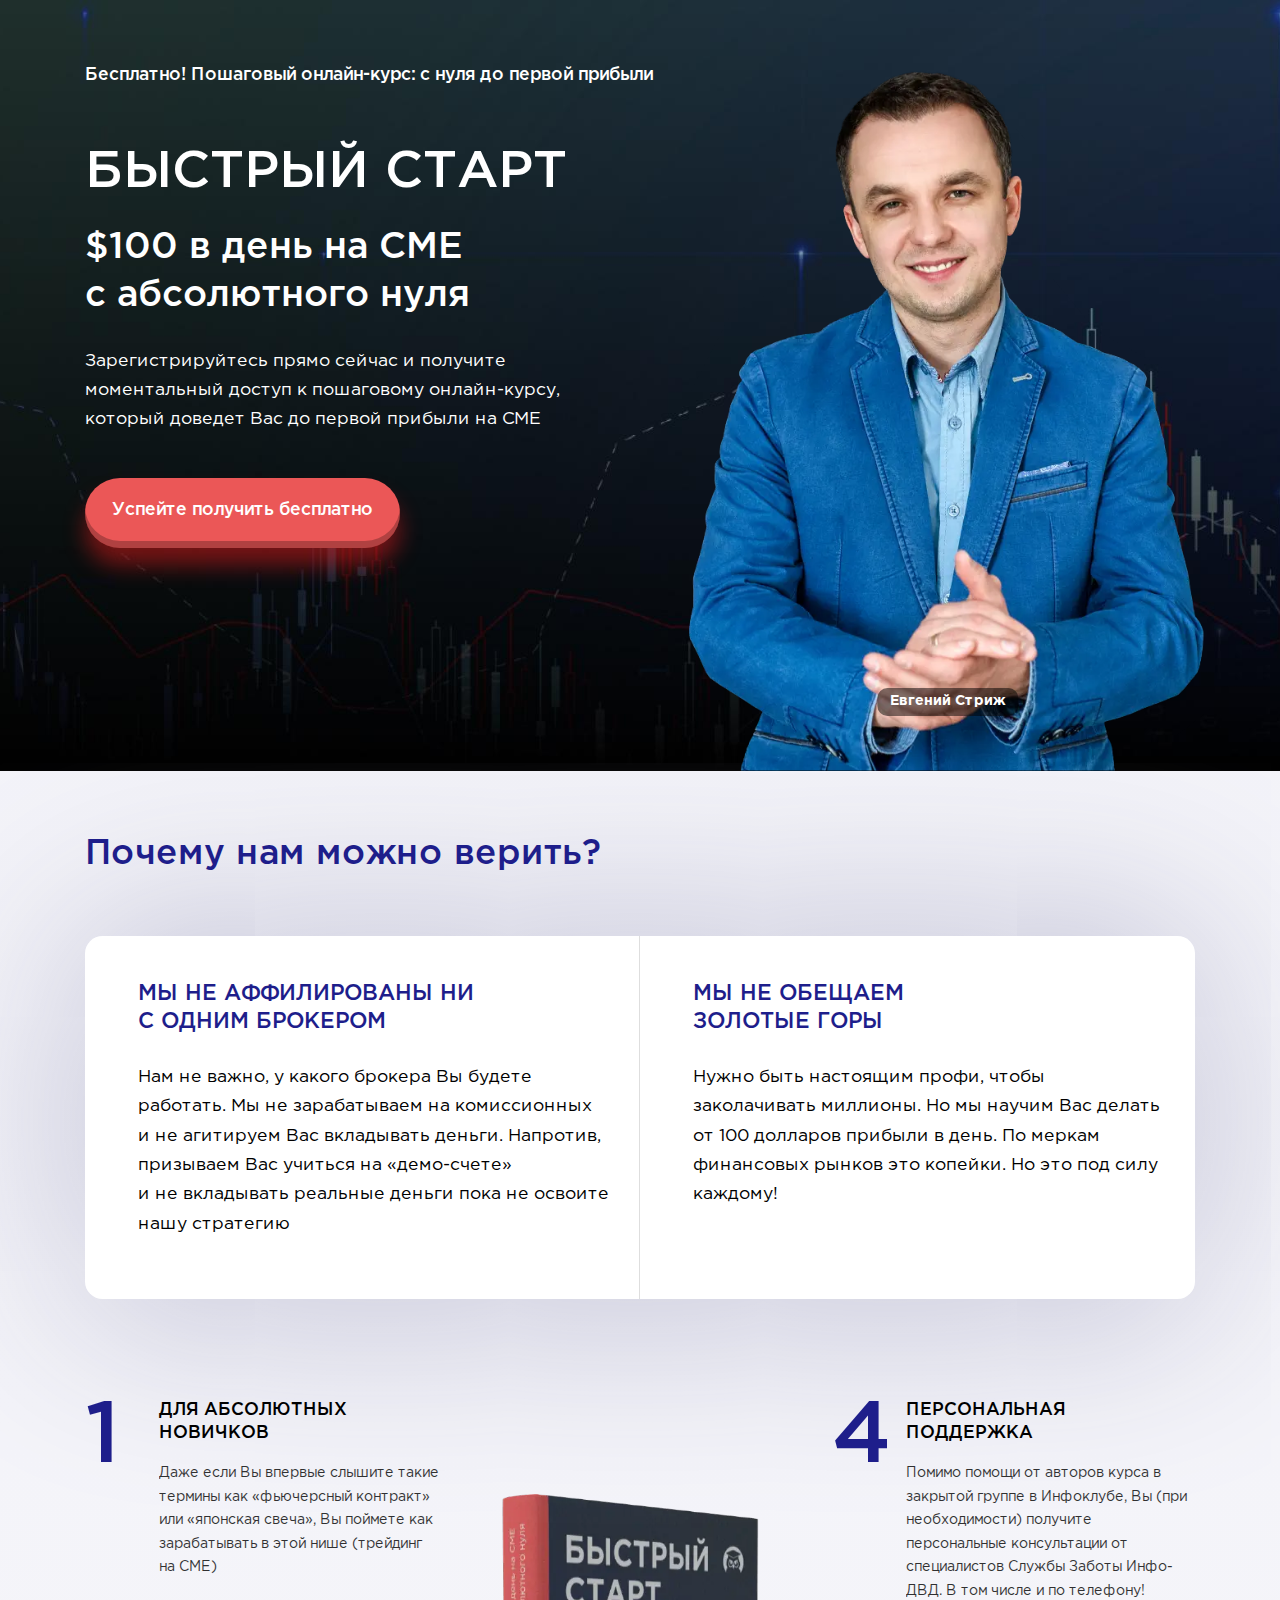
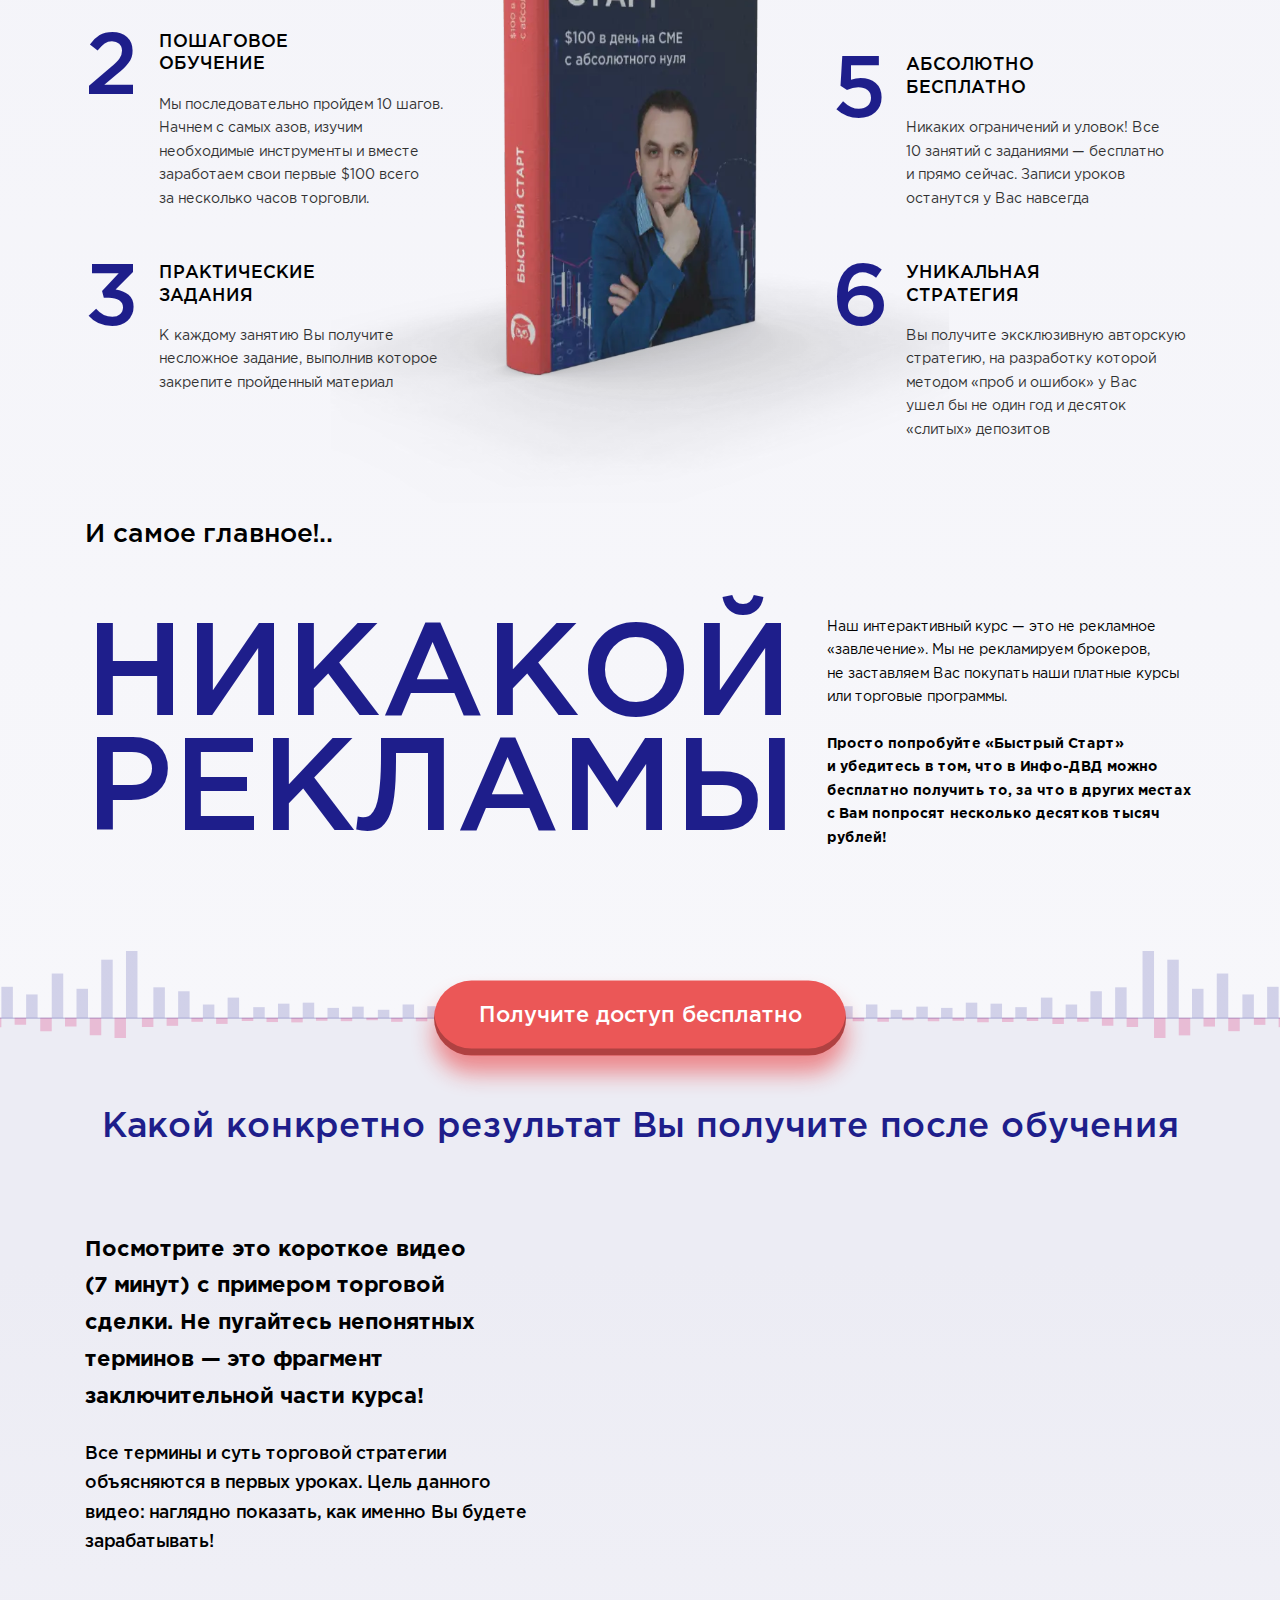
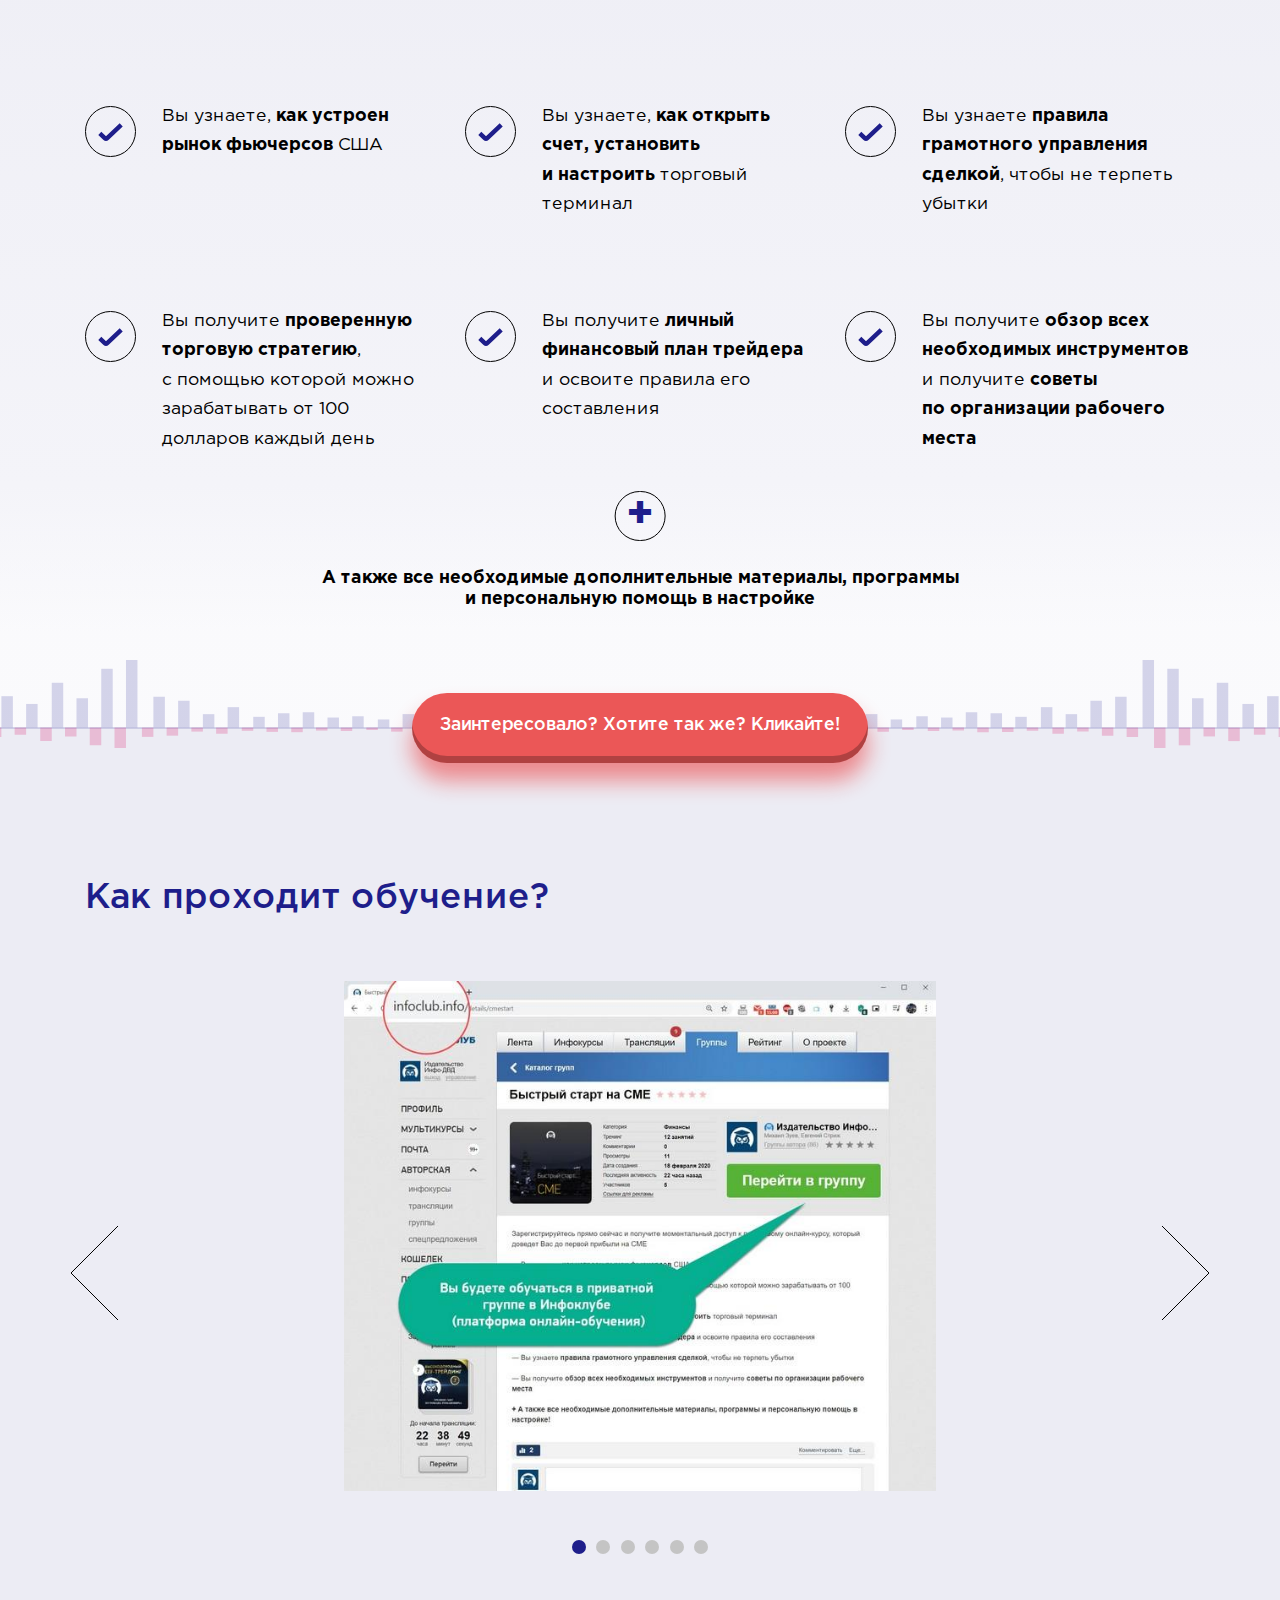
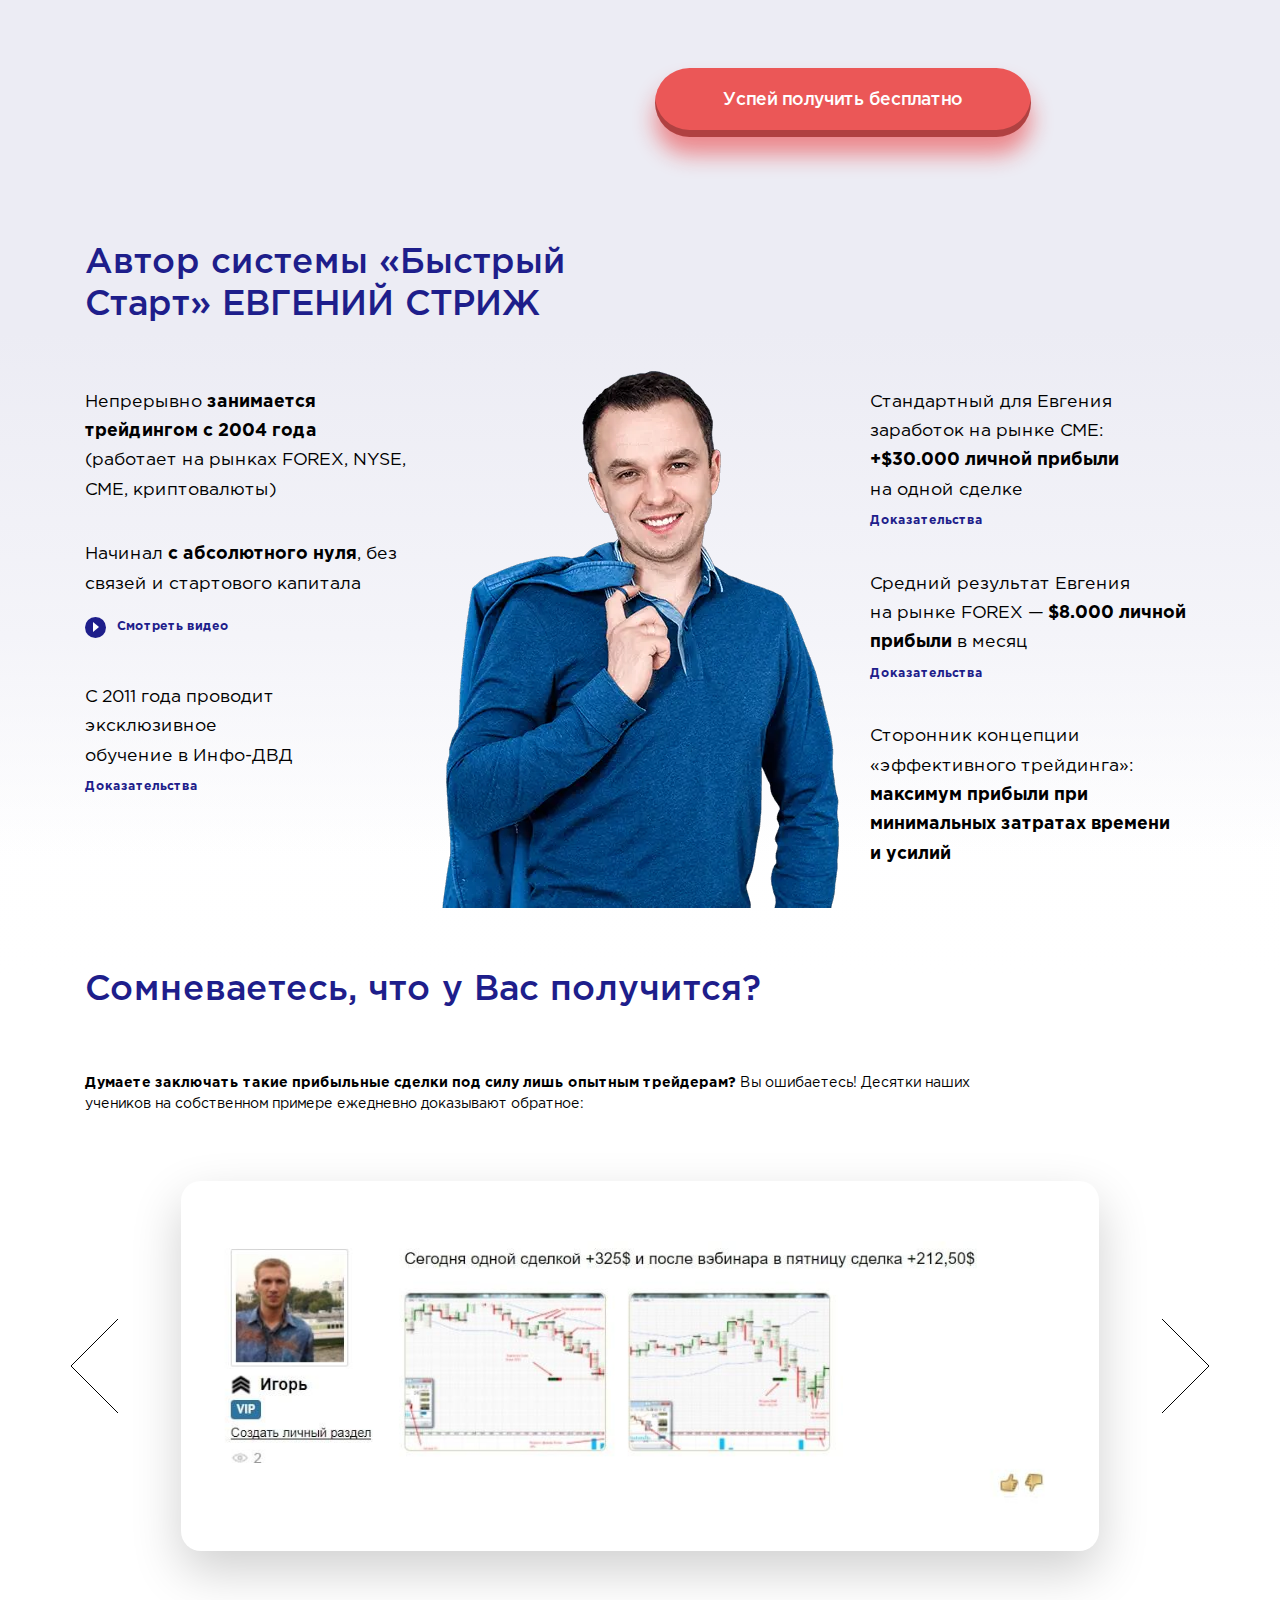
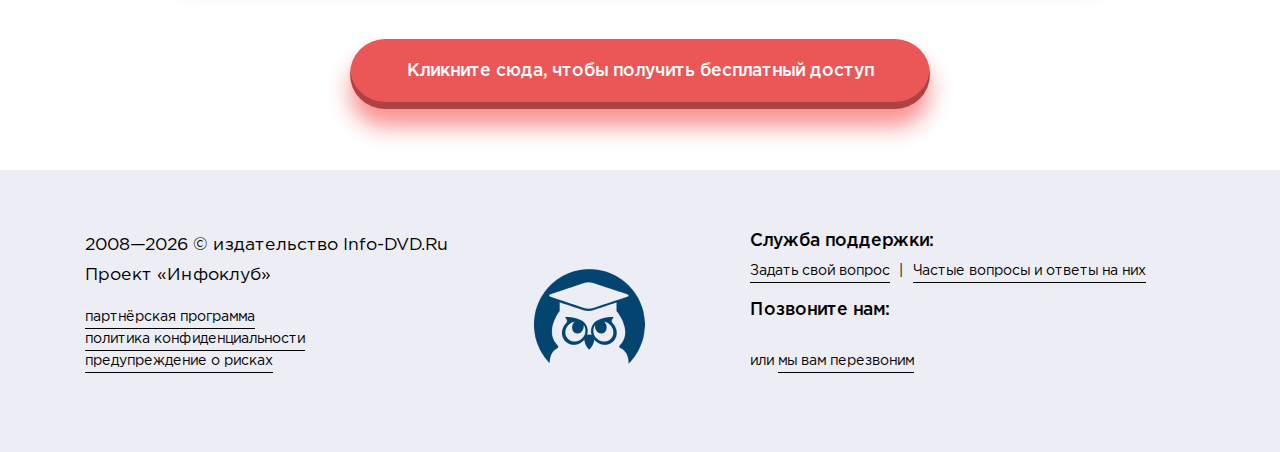
==== commit 5c25f988: "add webp" ====
--- a/public/index.html
+++ b/public/index.html
@@ -40,6 +40,8 @@
 							<div class="header__img-wrap">
 								<!-- picture-->
 								<picture> 
+									<source srcset="img/@2x/webp/man.webp" type="image/webp" media="(min-width:576px)"/>
+									<source srcset="img/@1x/webp/man.webp" type="image/webp"/>
 									<source srcset="img/@2x/man.png" type="image/png" media="(min-width:576px)"/>
 									<source srcset="img/@1x/man.png" type="image/png"/><img src="img/@2x/man.png" alt=""/>
 								</picture>
@@ -119,6 +121,8 @@
 					</div>
 					<!-- picture-->
 					<picture> 
+						<source srcset="img/@2x/webp/book.webp" type="image/webp" media="(min-width:576px)"/>
+						<source srcset="img/@1x/webp/book.webp" type="image/webp"/>
 						<source srcset="img/@2x/book.png" type="image/png" media="(min-width:576px)"/>
 						<source srcset="img/@1x/book.png" type="image/png"/><img src="img/@2x/book.png" alt=""/>
 					</picture>
@@ -241,6 +245,8 @@
 						<div class="col-lg-auto align-self-end text-center order-lg-0 order-last">
 							<!-- picture-->
 							<picture> 
+								<source srcset="img/@2x/webp/man2.webp" type="image/webp" media="(min-width:576px)"/>
+								<source srcset="img/@1x/webp/man2.webp" type="image/webp"/>
 								<source srcset="img/@2x/man2.png" type="image/png" media="(min-width:576px)"/>
 								<source srcset="img/@1x/man2.png" type="image/png"/><img src="img/@2x/man2.png" alt=""/>
 							</picture>
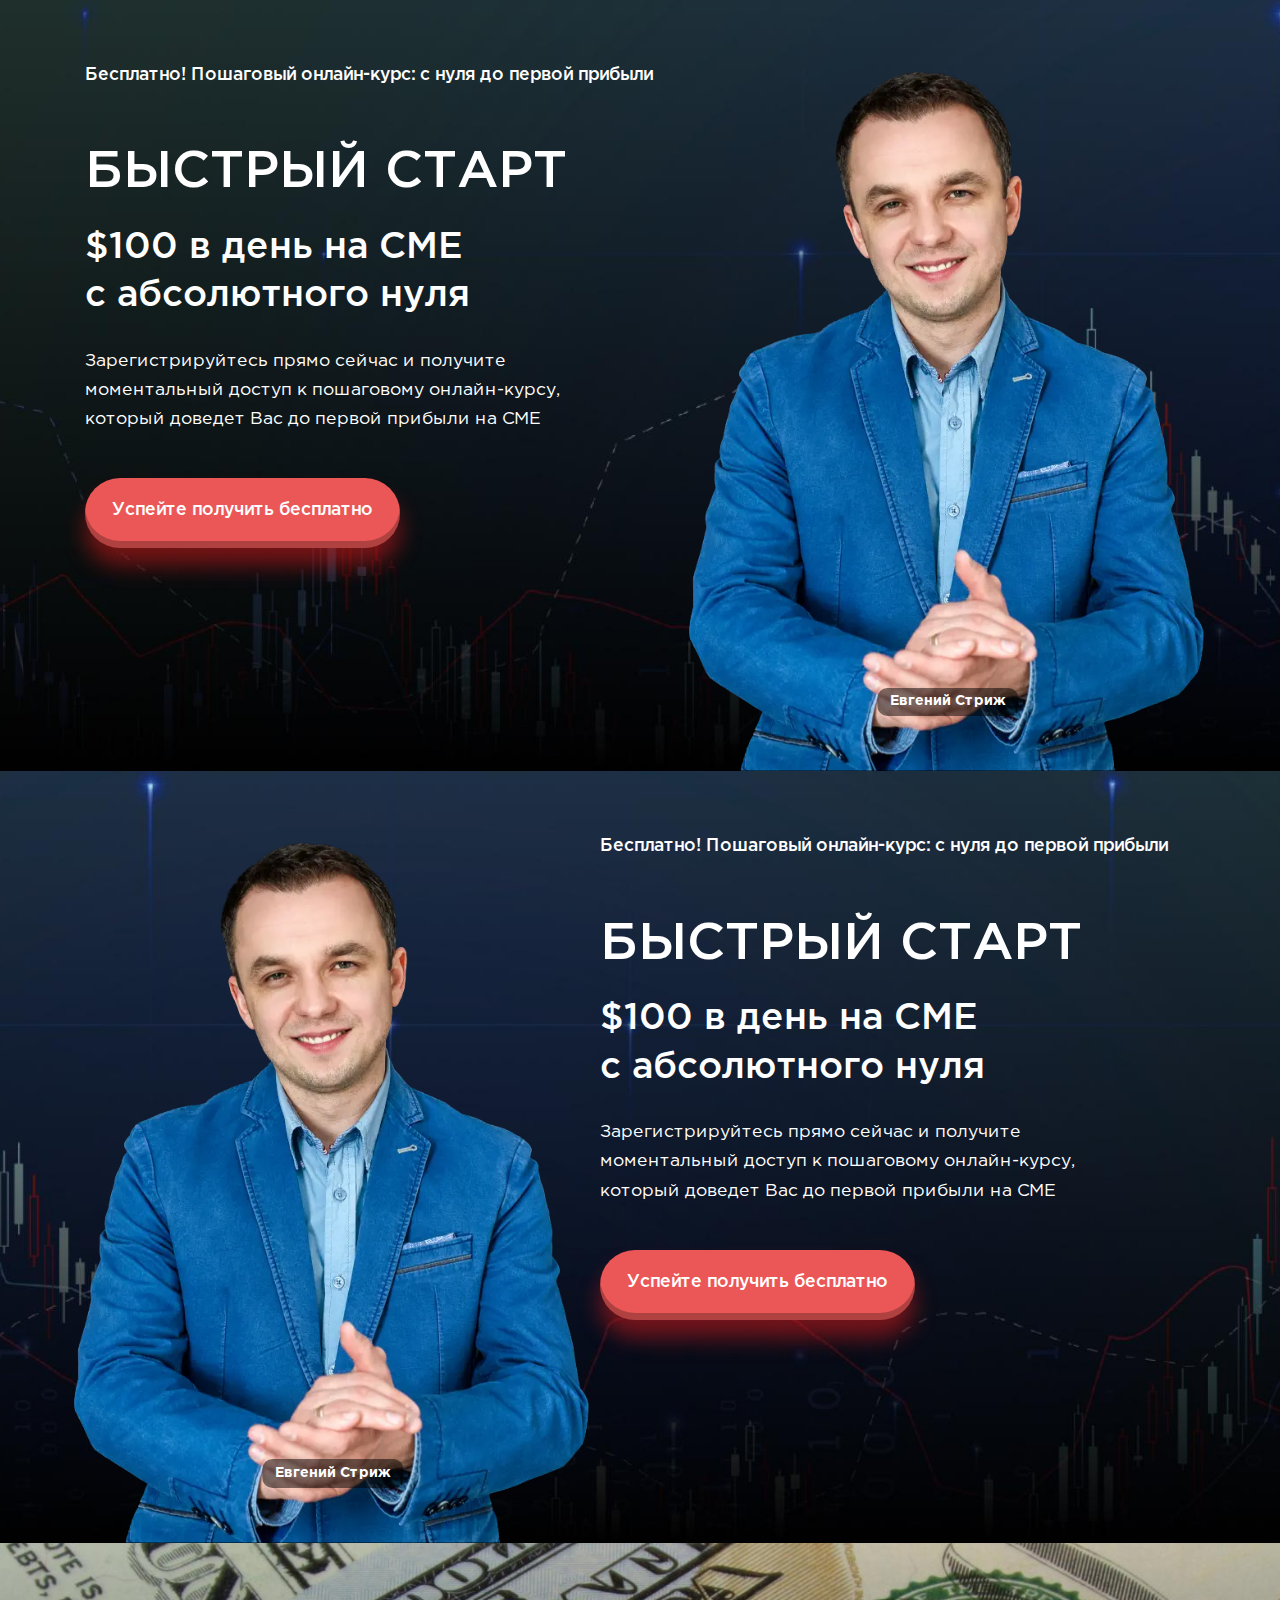
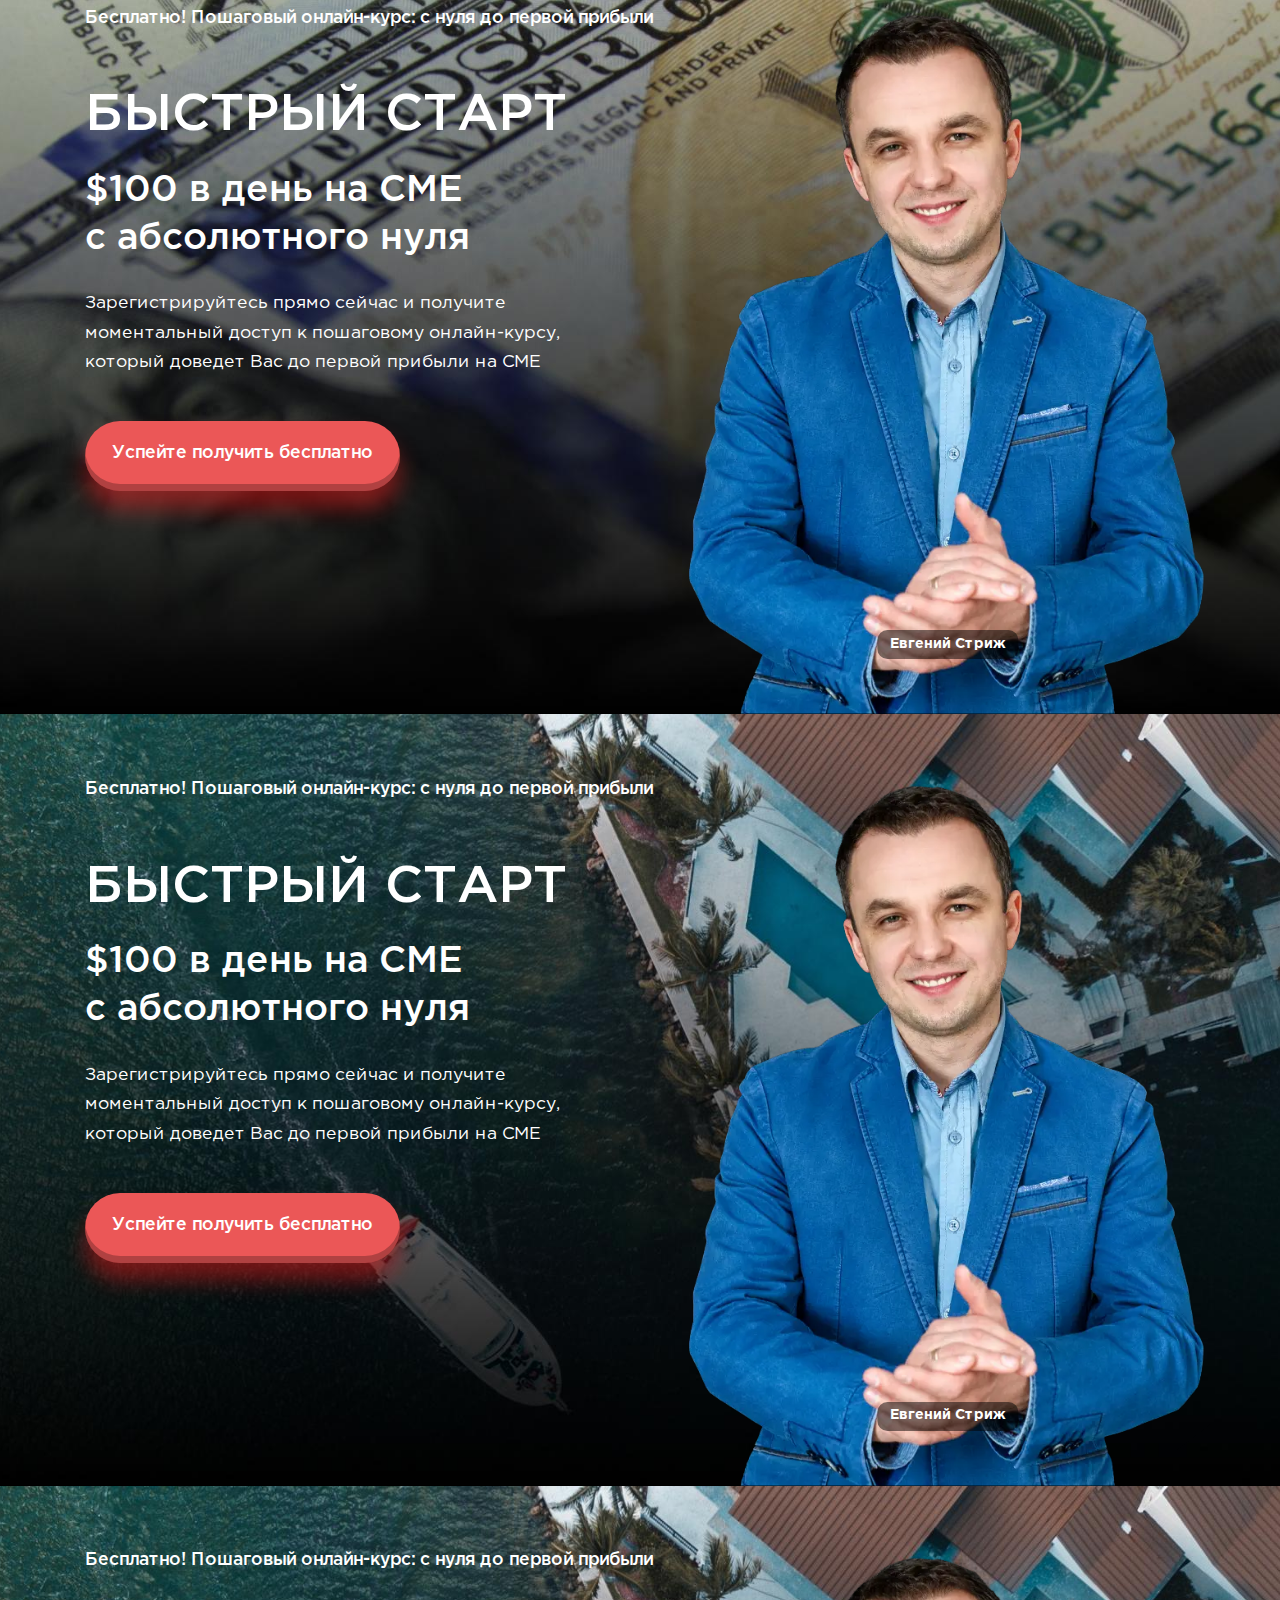
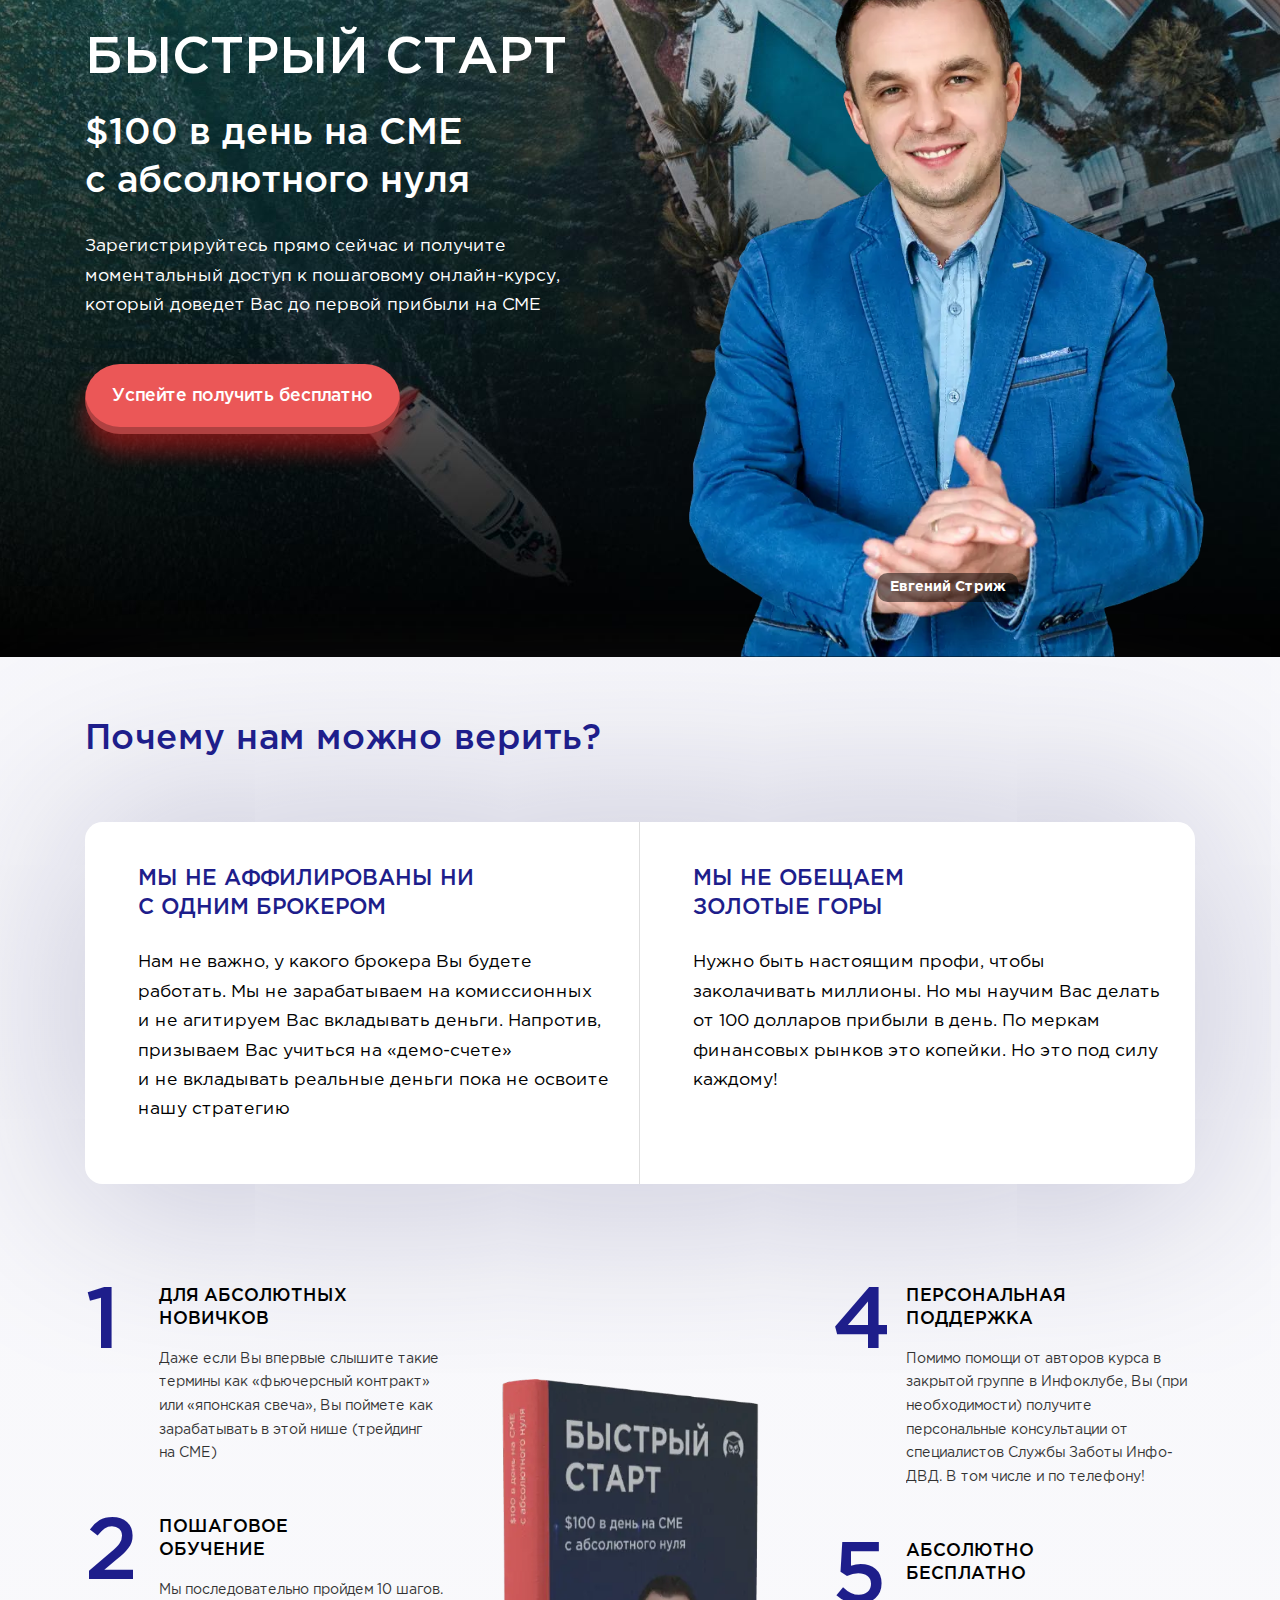
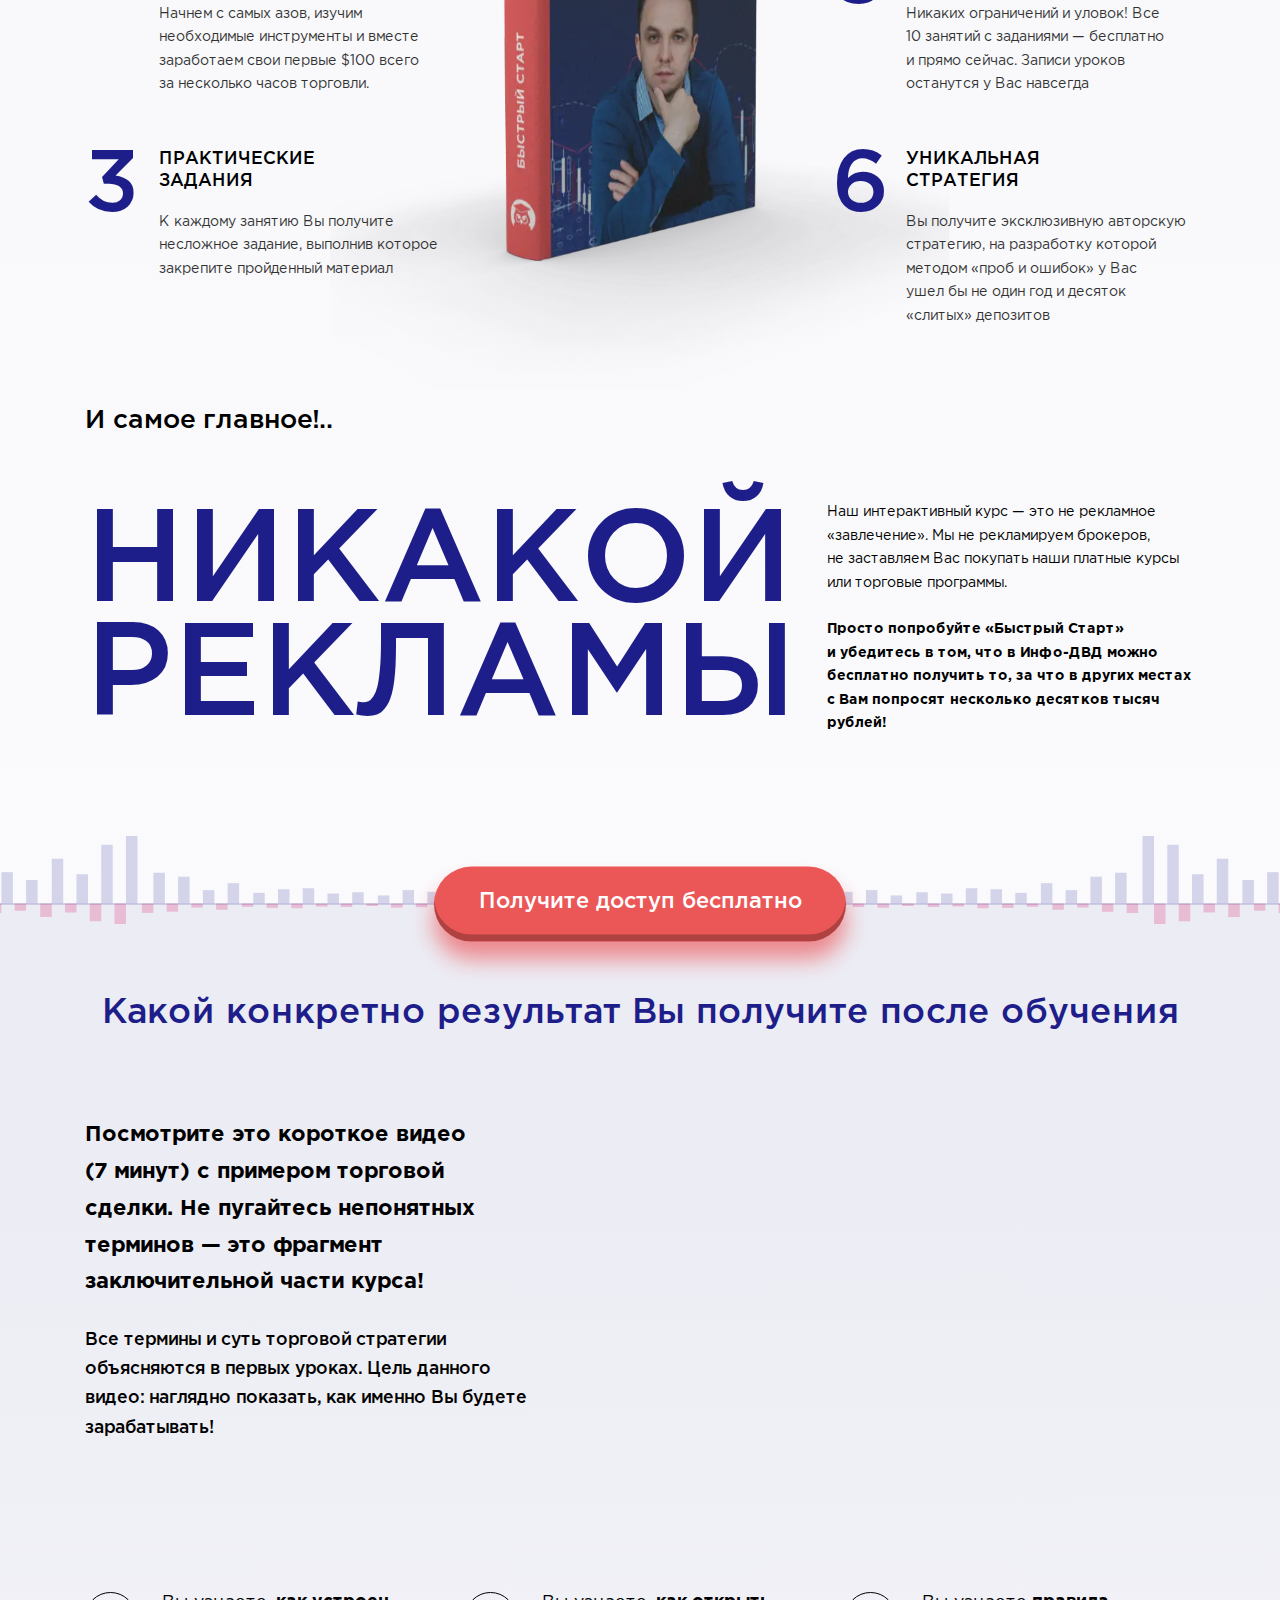
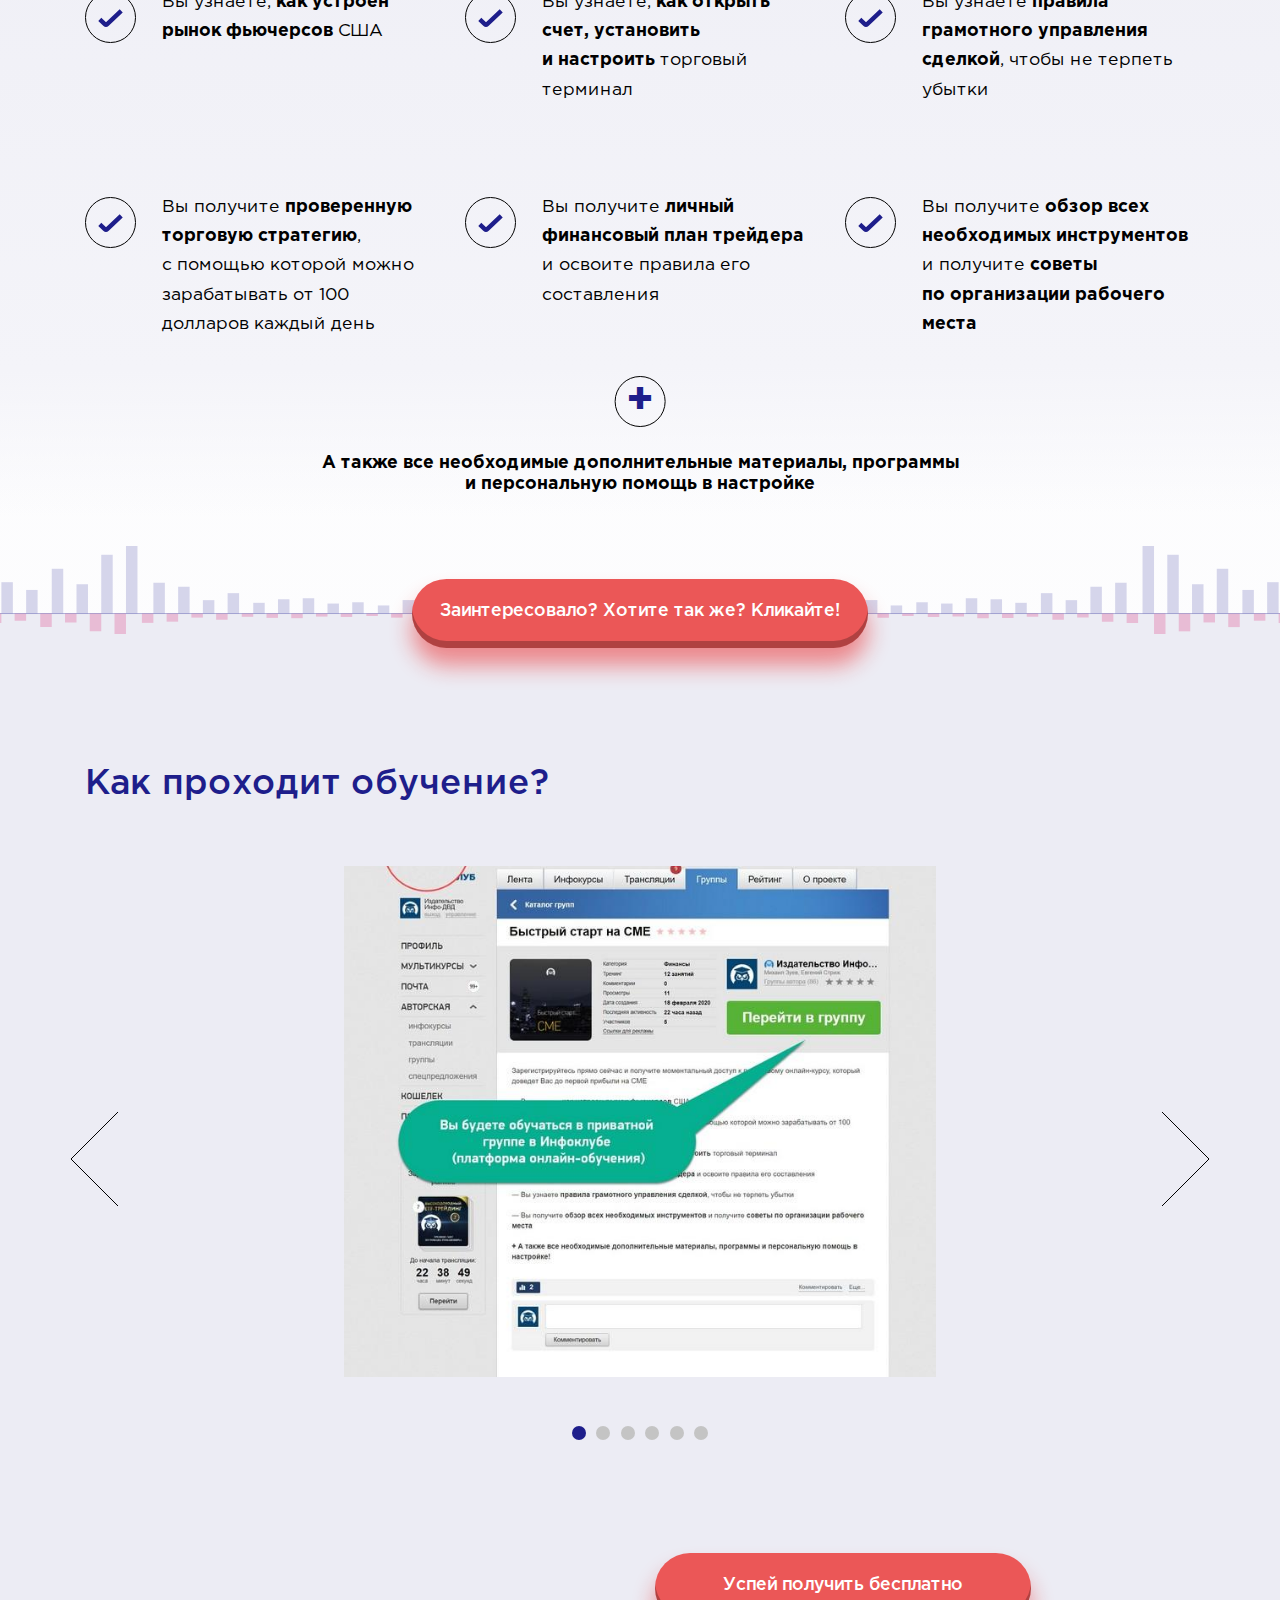
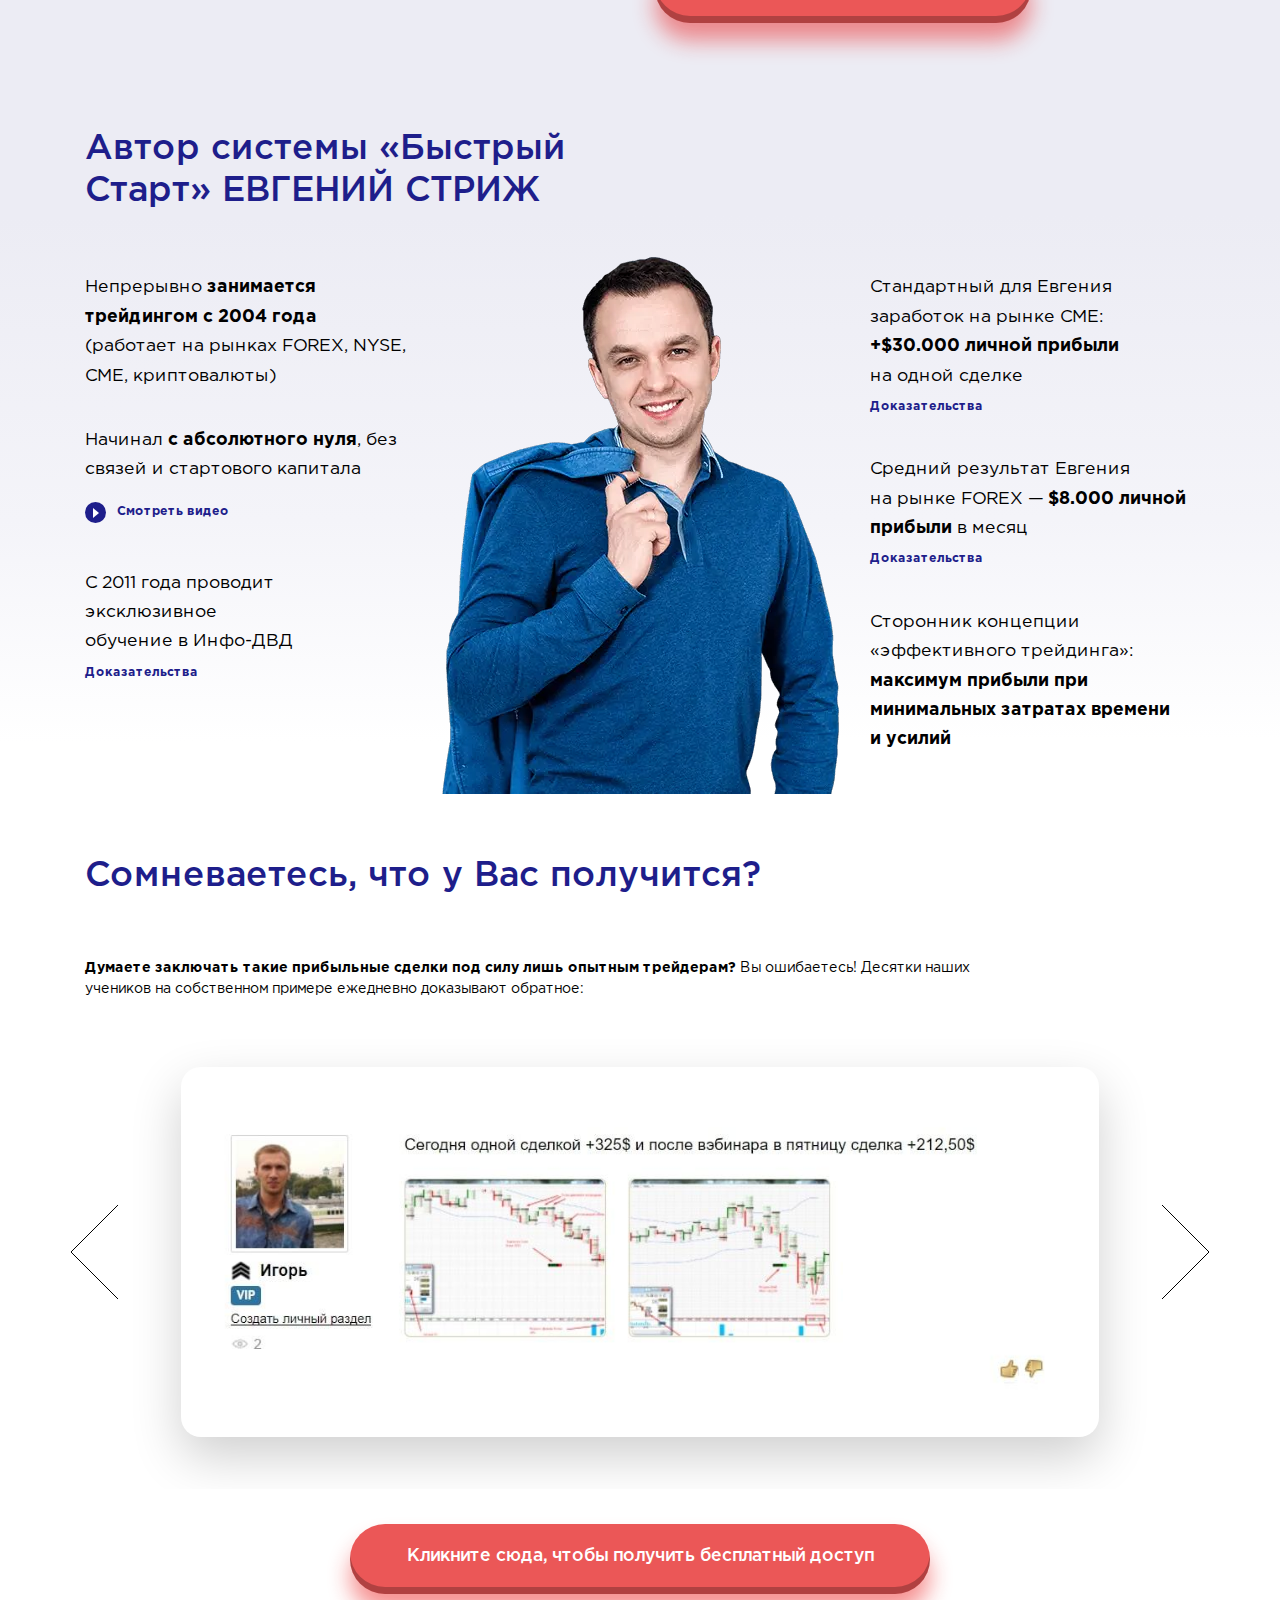
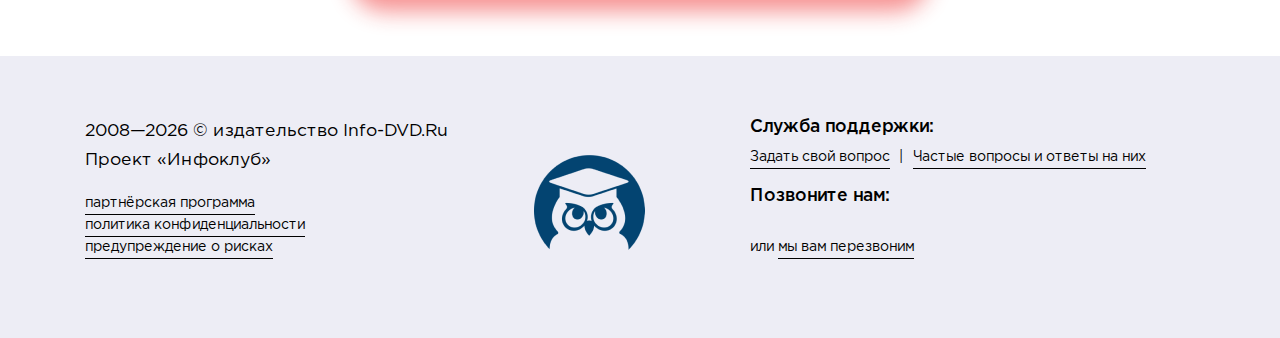
==== commit 3d78a298: "add othert headers" ====
--- a/public/index.html
+++ b/public/index.html
@@ -26,7 +26,151 @@
 	<body><!--[if lt IE 11]><p   class="browsehappy container">К сожалению, вы используете устаревший браузер. Пожалуйста, <a href="http://browsehappy.com/" target="_blank">обновите ваш браузер</a>, чтобы улучшить производительность, качество отображаемого материала и повысить безопасность.</p><![endif]-->
 		<div class="main-wrapper">
 			<!-- start HEADER.header-->
-			<header class="header header--1 block-with-lazy">
+			<header class="header block-with-lazy header header--1">
+				<div class="container">
+					<div class="header__wrap">
+						<div class="header__top-text">Бесплатно! Пошаговый онлайн-курс: с&nbsp;нуля до&nbsp;первой прибыли
+						</div>
+						<div class="header__lg-text">Быстрый старт
+						</div>
+						<div class="header__title">$100&nbsp;в день на&nbsp;CME с&nbsp;абсолютного нуля
+						</div>
+						<p>Зарегистрируйтесь прямо сейчас и&nbsp;получите моментальный доступ к&nbsp;пошаговому онлайн-курсу, который доведет Вас до&nbsp;первой прибыли на&nbsp;СМЕ</p>
+						<div class="header__btn-wrap text-md-left text-center">
+							<div class="header__img-wrap">
+								<!-- picture-->
+								<picture> 
+									<source srcset="img/@2x/webp/man.webp" type="image/webp" media="(min-width:576px)"/>
+									<source srcset="img/@1x/webp/man.webp" type="image/webp"/>
+									<source srcset="img/@2x/man.png" type="image/png" media="(min-width:576px)"/>
+									<source srcset="img/@1x/man.png" type="image/png"/><img src="img/@2x/man.png" alt=""/>
+								</picture>
+								<!-- /picture-->
+								<div class="header__name">Евгений Стриж
+								</div>
+							</div>
+							<div class="block-decorate">
+								<button class="header__btn btn lb_target" type="button">Успейте получить бесплатно
+								</button>
+							</div>
+						</div>
+						<div class="time__block">
+							<div class="idvd_timer autostart" data-redirect_url="" data-duration_hours="36.5"></div>
+						</div>
+					</div>
+				</div>
+			</header>
+			<!-- end HEADER.header-->
+			<!-- start HEADER.header-->
+			<header class="header block-with-lazy header header--2 header header--reverse">
+				<div class="container">
+					<div class="header__wrap">
+						<div class="header__top-text">Бесплатно! Пошаговый онлайн-курс: с&nbsp;нуля до&nbsp;первой прибыли
+						</div>
+						<div class="header__lg-text">Быстрый старт
+						</div>
+						<div class="header__title">$100&nbsp;в день на&nbsp;CME с&nbsp;абсолютного нуля
+						</div>
+						<p>Зарегистрируйтесь прямо сейчас и&nbsp;получите моментальный доступ к&nbsp;пошаговому онлайн-курсу, который доведет Вас до&nbsp;первой прибыли на&nbsp;СМЕ</p>
+						<div class="header__btn-wrap text-md-left text-center">
+							<div class="header__img-wrap">
+								<!-- picture-->
+								<picture> 
+									<source srcset="img/@2x/webp/man.webp" type="image/webp" media="(min-width:576px)"/>
+									<source srcset="img/@1x/webp/man.webp" type="image/webp"/>
+									<source srcset="img/@2x/man.png" type="image/png" media="(min-width:576px)"/>
+									<source srcset="img/@1x/man.png" type="image/png"/><img src="img/@2x/man.png" alt=""/>
+								</picture>
+								<!-- /picture-->
+								<div class="header__name">Евгений Стриж
+								</div>
+							</div>
+							<div class="block-decorate">
+								<button class="header__btn btn lb_target" type="button">Успейте получить бесплатно
+								</button>
+							</div>
+						</div>
+						<div class="time__block">
+							<div class="idvd_timer autostart" data-redirect_url="" data-duration_hours="36.5"></div>
+						</div>
+					</div>
+				</div>
+			</header>
+			<!-- end HEADER.header-->
+			<!-- start HEADER.header-->
+			<header class="header block-with-lazy header header--3">
+				<div class="container">
+					<div class="header__wrap">
+						<div class="header__top-text">Бесплатно! Пошаговый онлайн-курс: с&nbsp;нуля до&nbsp;первой прибыли
+						</div>
+						<div class="header__lg-text">Быстрый старт
+						</div>
+						<div class="header__title">$100&nbsp;в день на&nbsp;CME с&nbsp;абсолютного нуля
+						</div>
+						<p>Зарегистрируйтесь прямо сейчас и&nbsp;получите моментальный доступ к&nbsp;пошаговому онлайн-курсу, который доведет Вас до&nbsp;первой прибыли на&nbsp;СМЕ</p>
+						<div class="header__btn-wrap text-md-left text-center">
+							<div class="header__img-wrap">
+								<!-- picture-->
+								<picture> 
+									<source srcset="img/@2x/webp/man.webp" type="image/webp" media="(min-width:576px)"/>
+									<source srcset="img/@1x/webp/man.webp" type="image/webp"/>
+									<source srcset="img/@2x/man.png" type="image/png" media="(min-width:576px)"/>
+									<source srcset="img/@1x/man.png" type="image/png"/><img src="img/@2x/man.png" alt=""/>
+								</picture>
+								<!-- /picture-->
+								<div class="header__name">Евгений Стриж
+								</div>
+							</div>
+							<div class="block-decorate">
+								<button class="header__btn btn lb_target" type="button">Успейте получить бесплатно
+								</button>
+							</div>
+						</div>
+						<div class="time__block">
+							<div class="idvd_timer autostart" data-redirect_url="" data-duration_hours="36.5"></div>
+						</div>
+					</div>
+				</div>
+			</header>
+			<!-- end HEADER.header-->
+			<!-- start HEADER.header-->
+			<header class="header block-with-lazy header header--4">
+				<div class="container">
+					<div class="header__wrap">
+						<div class="header__top-text">Бесплатно! Пошаговый онлайн-курс: с&nbsp;нуля до&nbsp;первой прибыли
+						</div>
+						<div class="header__lg-text">Быстрый старт
+						</div>
+						<div class="header__title">$100&nbsp;в день на&nbsp;CME с&nbsp;абсолютного нуля
+						</div>
+						<p>Зарегистрируйтесь прямо сейчас и&nbsp;получите моментальный доступ к&nbsp;пошаговому онлайн-курсу, который доведет Вас до&nbsp;первой прибыли на&nbsp;СМЕ</p>
+						<div class="header__btn-wrap text-md-left text-center">
+							<div class="header__img-wrap">
+								<!-- picture-->
+								<picture> 
+									<source srcset="img/@2x/webp/man.webp" type="image/webp" media="(min-width:576px)"/>
+									<source srcset="img/@1x/webp/man.webp" type="image/webp"/>
+									<source srcset="img/@2x/man.png" type="image/png" media="(min-width:576px)"/>
+									<source srcset="img/@1x/man.png" type="image/png"/><img src="img/@2x/man.png" alt=""/>
+								</picture>
+								<!-- /picture-->
+								<div class="header__name">Евгений Стриж
+								</div>
+							</div>
+							<div class="block-decorate">
+								<button class="header__btn btn lb_target" type="button">Успейте получить бесплатно
+								</button>
+							</div>
+						</div>
+						<div class="time__block">
+							<div class="idvd_timer autostart" data-redirect_url="" data-duration_hours="36.5"></div>
+						</div>
+					</div>
+				</div>
+			</header>
+			<!-- end HEADER.header-->
+			<!-- start HEADER.header-->
+			<header class="header block-with-lazy header header--5">
 				<div class="container">
 					<div class="header__wrap">
 						<div class="header__top-text">Бесплатно! Пошаговый онлайн-курс: с&nbsp;нуля до&nbsp;первой прибыли
--- a/public/css/main.min.css
+++ b/public/css/main.min.css
@@ -1 +1 @@
-@font-face{font-family:roboto;font-style:normal;font-weight:400;font-display:block;src:url(../fonts/GothamPro/GothamPro.woff2) format("woff2"),url(../fonts/GothamPro/GothamPro.woff) format("woff")}@font-face{font-family:roboto;font-style:normal;font-weight:700;font-display:block;src:url(../fonts/GothamPro-Bold/GothamPro-Bold.woff2) format("woff2"),url(../fonts/GothamPro-Bold/GothamPro-Bold.woff) format("woff")}@font-face{font-family:roboto;font-style:normal;font-weight:500;font-display:block;src:url(../fonts/GothamPro-Medium/GothamPro-Medium.woff2) format("woff2"),url(../fonts/GothamPro-Medium/GothamPro-Medium.woff) format("woff")}.icon{display:inline-block;width:1em;height:1em;fill:currentColor}.icon-check{font-size:2.7rem;width:1em}:root{--blue:#007bff;--indigo:#6610f2;--purple:#6f42c1;--pink:#e83e8c;--red:#eb5757;--orange:#fd7e14;--yellow:#ffc107;--green:#28a745;--teal:#20c997;--cyan:#17a2b8;--white:#fff;--gray:#6c757d;--gray-dark:#343a40;--primary:#1e1e8b;--secondary:#6c757d;--success:#28a745;--info:#17a2b8;--warning:#ffc107;--danger:#eb5757;--light:#f8f9fa;--dark:rgba(0, 0, 0, 0.8);--breakpoint-xs:0;--breakpoint-sm:576px;--breakpoint-md:768px;--breakpoint-lg:992px;--breakpoint-xl:1200px;--breakpoint-xxl:1440px;--font-family-sans-serif:"roboto",-apple-system,BlinkMacSystemFont,"Segoe UI",Roboto,"Helvetica Neue",Arial,"Noto Sans",sans-serif,"Apple Color Emoji","Segoe UI Emoji","Segoe UI Symbol","Noto Color Emoji";--font-family-monospace:SFMono-Regular,Menlo,Monaco,Consolas,"Liberation Mono","Courier New",monospace}*,::after,::before{-webkit-box-sizing:border-box;box-sizing:border-box}html{font-family:sans-serif;line-height:1.15;-webkit-text-size-adjust:100%;-webkit-tap-highlight-color:transparent;-webkit-font-smoothing:antialiased;-webkit-overflow-scrolling:touch}article,aside,figcaption,figure,footer,header,hgroup,main,nav,section{display:block}body{margin:0;font-family:roboto,-apple-system,BlinkMacSystemFont,"Segoe UI",Roboto,"Helvetica Neue",Arial,"Noto Sans",sans-serif,"Apple Color Emoji","Segoe UI Emoji","Segoe UI Symbol","Noto Color Emoji";font-weight:400;line-height:1.5;color:#000;text-align:left;background-color:#fff;min-width:320px;position:relative;background-image:-o-linear-gradient(270.11deg,#ececf4 -66.11%,#f4f4f9 20.98%,rgba(250,250,252,0) 84.38%);background-image:linear-gradient(179.89deg,#ececf4 -66.11%,#f4f4f9 20.98%,rgba(250,250,252,0) 84.38%)}[tabindex="-1"]:focus:not(:focus-visible){outline:0!important}hr{-webkit-box-sizing:content-box;box-sizing:content-box;height:0;overflow:visible}h1,h2,h3,h4,h5,h6{margin-top:0}dl,ol,p,ul{margin-top:0;margin-bottom:1rem}abbr[data-original-title],abbr[title]{text-decoration:underline;-webkit-text-decoration:underline dotted;text-decoration:underline dotted;cursor:help;border-bottom:0;-webkit-text-decoration-skip-ink:none;text-decoration-skip-ink:none}address{margin-bottom:1rem;font-style:normal;line-height:inherit}ol ol,ol ul,ul ol,ul ul{margin-bottom:0}dt{font-weight:700}dd{margin-bottom:.5rem;margin-left:0}blockquote,figure{margin:0 0 1rem}b,strong{font-weight:bolder}sub,sup{position:relative;font-size:75%;line-height:0;vertical-align:baseline}sub{bottom:-.25em}sup{top:-.5em}a{color:#1e1e8b;text-decoration:none;background-color:transparent}a:hover{color:#10104c;text-decoration:underline}a:not([href]),a:not([href]):hover{color:inherit;text-decoration:none}code,kbd,pre,samp{font-family:SFMono-Regular,Menlo,Monaco,Consolas,"Liberation Mono","Courier New",monospace;font-size:1em}pre{margin-top:0;margin-bottom:1rem;overflow:auto}img{vertical-align:middle;border-style:none}svg{overflow:hidden;vertical-align:middle}table{border-collapse:collapse}caption{padding-top:.75rem;padding-bottom:.75rem;color:#6c757d;text-align:left;caption-side:bottom}th{text-align:inherit}label{display:inline-block;margin-bottom:.5rem}button{border-radius:0}button:focus{outline:dotted 1px;outline:-webkit-focus-ring-color auto 5px}button,input,optgroup,select,textarea{margin:0;font-family:inherit;font-size:inherit;line-height:inherit}button,input{overflow:visible}button,select{text-transform:none}select{word-wrap:normal}[type=button],[type=reset],[type=submit],button{-webkit-appearance:button}[type=button]:not(:disabled),[type=reset]:not(:disabled),[type=submit]:not(:disabled),button:not(:disabled){cursor:pointer}[type=button]::-moz-focus-inner,[type=reset]::-moz-focus-inner,[type=submit]::-moz-focus-inner,button::-moz-focus-inner{padding:0;border-style:none}input[type=checkbox],input[type=radio]{-webkit-box-sizing:border-box;box-sizing:border-box;padding:0}input[type=date],input[type=datetime-local],input[type=month],input[type=time]{-webkit-appearance:listbox}textarea{overflow:auto;resize:vertical}fieldset{min-width:0;padding:0;margin:0;border:0}legend{display:block;width:100%;max-width:100%;padding:0;margin-bottom:.5rem;font-size:1.5rem;line-height:inherit;color:inherit;white-space:normal}progress{vertical-align:baseline}[type=number]::-webkit-inner-spin-button,[type=number]::-webkit-outer-spin-button{height:auto}[type=search]{outline-offset:-2px;-webkit-appearance:none}[type=search]::-webkit-search-decoration{-webkit-appearance:none}::-webkit-file-upload-button{font:inherit;-webkit-appearance:button}output{display:inline-block}summary{display:list-item;cursor:pointer}template{display:none}[hidden]{display:none!important}.foot__txt--h6,.h1,.h2,.h3,.h4,.h5,.h6,.header,.header__lg-text,.s-author p,.s-result p,.s-result__col,.s-result__footer,.s-result__title,.s-steps__title,.s-why p,.s-why__title,.section-title,h1,h2,h3,h4,h5,h6{margin-bottom:.5rem;font-weight:500;line-height:1.2}.h1,.header__lg-text,h1{font-size:3.75rem}.h2,.section-title,h2{font-size:2.5rem}.h3,h3{font-size:1.75rem}.h4,h4{font-size:1.5rem}.h5,.s-result__title,.s-why__title,h5{font-size:1.5625rem}.foot__txt--h6,.h6,.header,.s-author p,.s-result p,.s-result__col,.s-result__footer,.s-steps__title,.s-why p,h6{font-size:1.25rem}.lead{font-size:1.25rem;font-weight:300}.display-1{font-size:9.375rem;font-weight:300;line-height:1.2}.display-2{font-size:6.25rem;font-weight:300;line-height:1.2}.display-3{font-size:4.5rem;font-weight:300;line-height:1.2}.display-4{font-size:3.5rem;font-weight:300;line-height:1.2}hr{margin-top:1rem;margin-bottom:1rem;border:0;border-top:1px solid rgba(0,0,0,.1)}.small,small{font-size:80%;font-weight:400}.mark,mark{padding:.2em;background-color:#fcf8e3}.list-inline,.list-unstyled{padding-left:0;list-style:none}.list-inline-item{display:inline-block}.list-inline-item:not(:last-child){margin-right:.5rem}.initialism{font-size:90%;text-transform:uppercase}.blockquote{margin-bottom:1rem;font-size:1.25rem}.blockquote-footer{display:block;font-size:80%;color:#6c757d}.blockquote-footer::before{content:"\2014\00A0"}.container{width:100%;padding-right:15px;padding-left:15px;margin-right:auto;margin-left:auto;max-width:480px;max-width:480px}.container-fluid,.container-lg,.container-md,.container-sm,.container-xl,.container-xs,.container-xxl{width:100%;padding-right:15px;padding-left:15px;margin-right:auto;margin-left:auto}.row{display:-webkit-box;display:-ms-flexbox;display:flex;-ms-flex-wrap:wrap;flex-wrap:wrap;margin-right:-15px;margin-left:-15px}.no-gutters{margin-right:0;margin-left:0}.no-gutters>.col,.no-gutters>[class*=col-]{padding-right:0;padding-left:0}.col,.col-1,.col-10,.col-11,.col-12,.col-2,.col-3,.col-4,.col-5,.col-6,.col-7,.col-8,.col-9,.col-auto,.col-lg,.col-lg-1,.col-lg-10,.col-lg-11,.col-lg-12,.col-lg-2,.col-lg-3,.col-lg-4,.col-lg-5,.col-lg-6,.col-lg-7,.col-lg-8,.col-lg-9,.col-lg-auto,.col-md,.col-md-1,.col-md-10,.col-md-11,.col-md-12,.col-md-2,.col-md-3,.col-md-4,.col-md-5,.col-md-6,.col-md-7,.col-md-8,.col-md-9,.col-md-auto,.col-sm,.col-sm-1,.col-sm-10,.col-sm-11,.col-sm-12,.col-sm-2,.col-sm-3,.col-sm-4,.col-sm-5,.col-sm-6,.col-sm-7,.col-sm-8,.col-sm-9,.col-sm-auto,.col-xl,.col-xl-1,.col-xl-10,.col-xl-11,.col-xl-12,.col-xl-2,.col-xl-3,.col-xl-4,.col-xl-5,.col-xl-6,.col-xl-7,.col-xl-8,.col-xl-9,.col-xl-auto,.col-xxl,.col-xxl-1,.col-xxl-10,.col-xxl-11,.col-xxl-12,.col-xxl-2,.col-xxl-3,.col-xxl-4,.col-xxl-5,.col-xxl-6,.col-xxl-7,.col-xxl-8,.col-xxl-9,.col-xxl-auto{position:relative;width:100%;padding-right:15px;padding-left:15px}.col{-ms-flex-preferred-size:0;flex-basis:0;-webkit-box-flex:1;-ms-flex-positive:1;flex-grow:1;max-width:100%}.row-cols-1>*{-webkit-box-flex:0;-ms-flex:0 0 100%;flex:0 0 100%;max-width:100%}.row-cols-2>*{-webkit-box-flex:0;-ms-flex:0 0 50%;flex:0 0 50%;max-width:50%}.row-cols-3>*{-webkit-box-flex:0;-ms-flex:0 0 33.33333%;flex:0 0 33.33333%;max-width:33.33333%}.row-cols-4>*{-webkit-box-flex:0;-ms-flex:0 0 25%;flex:0 0 25%;max-width:25%}.row-cols-5>*{-webkit-box-flex:0;-ms-flex:0 0 20%;flex:0 0 20%;max-width:20%}.row-cols-6>*{-webkit-box-flex:0;-ms-flex:0 0 16.66667%;flex:0 0 16.66667%;max-width:16.66667%}.col-auto{-webkit-box-flex:0;-ms-flex:0 0 auto;flex:0 0 auto;width:auto;max-width:100%}.col-1{-webkit-box-flex:0;-ms-flex:0 0 8.33333%;flex:0 0 8.33333%;max-width:8.33333%}.col-2{-webkit-box-flex:0;-ms-flex:0 0 16.66667%;flex:0 0 16.66667%;max-width:16.66667%}.col-3{-webkit-box-flex:0;-ms-flex:0 0 25%;flex:0 0 25%;max-width:25%}.col-4{-webkit-box-flex:0;-ms-flex:0 0 33.33333%;flex:0 0 33.33333%;max-width:33.33333%}.col-5{-webkit-box-flex:0;-ms-flex:0 0 41.66667%;flex:0 0 41.66667%;max-width:41.66667%}.col-6{-webkit-box-flex:0;-ms-flex:0 0 50%;flex:0 0 50%;max-width:50%}.col-7{-webkit-box-flex:0;-ms-flex:0 0 58.33333%;flex:0 0 58.33333%;max-width:58.33333%}.col-8{-webkit-box-flex:0;-ms-flex:0 0 66.66667%;flex:0 0 66.66667%;max-width:66.66667%}.col-9{-webkit-box-flex:0;-ms-flex:0 0 75%;flex:0 0 75%;max-width:75%}.col-10{-webkit-box-flex:0;-ms-flex:0 0 83.33333%;flex:0 0 83.33333%;max-width:83.33333%}.col-11{-webkit-box-flex:0;-ms-flex:0 0 91.66667%;flex:0 0 91.66667%;max-width:91.66667%}.col-12{-webkit-box-flex:0;-ms-flex:0 0 100%;flex:0 0 100%;max-width:100%}.order-first{-webkit-box-ordinal-group:0;-ms-flex-order:-1;order:-1}.order-last{-webkit-box-ordinal-group:14;-ms-flex-order:13;order:13}.order-0{-webkit-box-ordinal-group:1;-ms-flex-order:0;order:0}.order-1{-webkit-box-ordinal-group:2;-ms-flex-order:1;order:1}.order-2{-webkit-box-ordinal-group:3;-ms-flex-order:2;order:2}.order-3{-webkit-box-ordinal-group:4;-ms-flex-order:3;order:3}.order-4{-webkit-box-ordinal-group:5;-ms-flex-order:4;order:4}.order-5{-webkit-box-ordinal-group:6;-ms-flex-order:5;order:5}.order-6{-webkit-box-ordinal-group:7;-ms-flex-order:6;order:6}.order-7{-webkit-box-ordinal-group:8;-ms-flex-order:7;order:7}.order-8{-webkit-box-ordinal-group:9;-ms-flex-order:8;order:8}.order-9{-webkit-box-ordinal-group:10;-ms-flex-order:9;order:9}.order-10{-webkit-box-ordinal-group:11;-ms-flex-order:10;order:10}.order-11{-webkit-box-ordinal-group:12;-ms-flex-order:11;order:11}.order-12{-webkit-box-ordinal-group:13;-ms-flex-order:12;order:12}.offset-1{margin-left:8.33333%}.offset-2{margin-left:16.66667%}.offset-3{margin-left:25%}.offset-4{margin-left:33.33333%}.offset-5{margin-left:41.66667%}.offset-6{margin-left:50%}.offset-7{margin-left:58.33333%}.offset-8{margin-left:66.66667%}.offset-9{margin-left:75%}.offset-10{margin-left:83.33333%}.offset-11{margin-left:91.66667%}.btn,.btn-danger,.header__btn,.s-not__btn,.s-result__btn,.s-rews__btn,.s-training__btn{display:inline-block;font-weight:400;color:#000;text-align:center;vertical-align:middle;cursor:pointer;-webkit-user-select:none;-moz-user-select:none;-ms-user-select:none;user-select:none;background-color:transparent;border:1px solid transparent;padding:1.745rem .75rem;font-size:1.25rem;line-height:1.2;border-radius:6.25rem;-webkit-transition:color .15s ease-in-out,background-color .15s ease-in-out,border-color .15s ease-in-out,-webkit-box-shadow .15s ease-in-out;transition:color .15s ease-in-out,background-color .15s ease-in-out,border-color .15s ease-in-out,box-shadow .15s ease-in-out,-webkit-box-shadow .15s ease-in-out;-o-transition:color .15s ease-in-out,background-color .15s ease-in-out,border-color .15s ease-in-out,box-shadow .15s ease-in-out}.btn-danger:hover,.btn:hover,.header__btn:hover,.s-not__btn:hover,.s-result__btn:hover,.s-rews__btn:hover,.s-training__btn:hover{color:#000;text-decoration:none}.btn-danger:focus,.btn.focus,.btn:focus,.focus.btn-danger,.focus.header__btn,.focus.s-not__btn,.focus.s-result__btn,.focus.s-rews__btn,.focus.s-training__btn,.header__btn:focus,.s-not__btn:focus,.s-result__btn:focus,.s-rews__btn:focus,.s-training__btn:focus{outline:0;-webkit-box-shadow:0 0 0 .2rem rgba(30,30,139,.25);box-shadow:0 0 0 .2rem rgba(30,30,139,.25)}.btn-danger:disabled,.btn.disabled,.btn:disabled,.disabled.btn-danger,.disabled.header__btn,.disabled.s-not__btn,.disabled.s-result__btn,.disabled.s-rews__btn,.disabled.s-training__btn,.header__btn:disabled,.s-not__btn:disabled,.s-result__btn:disabled,.s-rews__btn:disabled,.s-training__btn:disabled{opacity:.65}a.btn.disabled,a.disabled.btn-danger,a.disabled.header__btn,a.disabled.s-not__btn,a.disabled.s-result__btn,a.disabled.s-rews__btn,a.disabled.s-training__btn,fieldset:disabled a.btn,fieldset:disabled a.btn-danger,fieldset:disabled a.header__btn,fieldset:disabled a.s-not__btn,fieldset:disabled a.s-result__btn,fieldset:disabled a.s-rews__btn,fieldset:disabled a.s-training__btn{pointer-events:none}.btn-primary{color:#fff;background-color:#1e1e8b;border-color:#1e1e8b}.btn-primary:hover{color:#fff;background-color:#17176c;border-color:#151561}.btn-primary.focus,.btn-primary:focus{color:#fff;background-color:#17176c;border-color:#151561;-webkit-box-shadow:0 0 0 .2rem rgba(64,64,156,.5);box-shadow:0 0 0 .2rem rgba(64,64,156,.5)}.btn-primary.disabled,.btn-primary:disabled{color:#fff;background-color:#1e1e8b;border-color:#1e1e8b}.btn-primary:not(:disabled):not(.disabled).active,.btn-primary:not(:disabled):not(.disabled):active,.show>.btn-primary.dropdown-toggle{color:#fff;background-color:#151561;border-color:#131357}.btn-primary:not(:disabled):not(.disabled).active:focus,.btn-primary:not(:disabled):not(.disabled):active:focus,.show>.btn-primary.dropdown-toggle:focus{-webkit-box-shadow:0 0 0 .2rem rgba(64,64,156,.5);box-shadow:0 0 0 .2rem rgba(64,64,156,.5)}.btn-secondary{color:#fff;background-color:#6c757d;border-color:#6c757d}.btn-secondary:hover{color:#fff;background-color:#5a6268;border-color:#545b62}.btn-secondary.focus,.btn-secondary:focus{color:#fff;background-color:#5a6268;border-color:#545b62;-webkit-box-shadow:0 0 0 .2rem rgba(130,138,145,.5);box-shadow:0 0 0 .2rem rgba(130,138,145,.5)}.btn-secondary.disabled,.btn-secondary:disabled{color:#fff;background-color:#6c757d;border-color:#6c757d}.btn-secondary:not(:disabled):not(.disabled).active,.btn-secondary:not(:disabled):not(.disabled):active,.show>.btn-secondary.dropdown-toggle{color:#fff;background-color:#545b62;border-color:#4e555b}.btn-secondary:not(:disabled):not(.disabled).active:focus,.btn-secondary:not(:disabled):not(.disabled):active:focus,.show>.btn-secondary.dropdown-toggle:focus{-webkit-box-shadow:0 0 0 .2rem rgba(130,138,145,.5);box-shadow:0 0 0 .2rem rgba(130,138,145,.5)}.btn-success{color:#fff;background-color:#28a745;border-color:#28a745}.btn-success:hover{color:#fff;background-color:#218838;border-color:#1e7e34}.btn-success.focus,.btn-success:focus{color:#fff;background-color:#218838;border-color:#1e7e34;-webkit-box-shadow:0 0 0 .2rem rgba(72,180,97,.5);box-shadow:0 0 0 .2rem rgba(72,180,97,.5)}.btn-success.disabled,.btn-success:disabled{color:#fff;background-color:#28a745;border-color:#28a745}.btn-success:not(:disabled):not(.disabled).active,.btn-success:not(:disabled):not(.disabled):active,.show>.btn-success.dropdown-toggle{color:#fff;background-color:#1e7e34;border-color:#1c7430}.btn-success:not(:disabled):not(.disabled).active:focus,.btn-success:not(:disabled):not(.disabled):active:focus,.show>.btn-success.dropdown-toggle:focus{-webkit-box-shadow:0 0 0 .2rem rgba(72,180,97,.5);box-shadow:0 0 0 .2rem rgba(72,180,97,.5)}.btn-info{color:#fff;background-color:#17a2b8;border-color:#17a2b8}.btn-info:hover{color:#fff;background-color:#138496;border-color:#117a8b}.btn-info.focus,.btn-info:focus{color:#fff;background-color:#138496;border-color:#117a8b;-webkit-box-shadow:0 0 0 .2rem rgba(58,176,195,.5);box-shadow:0 0 0 .2rem rgba(58,176,195,.5)}.btn-info.disabled,.btn-info:disabled{color:#fff;background-color:#17a2b8;border-color:#17a2b8}.btn-info:not(:disabled):not(.disabled).active,.btn-info:not(:disabled):not(.disabled):active,.show>.btn-info.dropdown-toggle{color:#fff;background-color:#117a8b;border-color:#10707f}.btn-info:not(:disabled):not(.disabled).active:focus,.btn-info:not(:disabled):not(.disabled):active:focus,.show>.btn-info.dropdown-toggle:focus{-webkit-box-shadow:0 0 0 .2rem rgba(58,176,195,.5);box-shadow:0 0 0 .2rem rgba(58,176,195,.5)}.btn-warning{color:#212529;background-color:#ffc107;border-color:#ffc107}.btn-warning:hover{color:#212529;background-color:#e0a800;border-color:#d39e00}.btn-warning.focus,.btn-warning:focus{color:#212529;background-color:#e0a800;border-color:#d39e00;-webkit-box-shadow:0 0 0 .2rem rgba(222,170,12,.5);box-shadow:0 0 0 .2rem rgba(222,170,12,.5)}.btn-warning.disabled,.btn-warning:disabled{color:#212529;background-color:#ffc107;border-color:#ffc107}.btn-warning:not(:disabled):not(.disabled).active,.btn-warning:not(:disabled):not(.disabled):active,.show>.btn-warning.dropdown-toggle{color:#212529;background-color:#d39e00;border-color:#c69500}.btn-warning:not(:disabled):not(.disabled).active:focus,.btn-warning:not(:disabled):not(.disabled):active:focus,.show>.btn-warning.dropdown-toggle:focus{-webkit-box-shadow:0 0 0 .2rem rgba(222,170,12,.5);box-shadow:0 0 0 .2rem rgba(222,170,12,.5)}.btn-danger,.header__btn,.s-not__btn,.s-result__btn,.s-rews__btn,.s-training__btn{color:#fff;background-color:#eb5757}.btn-danger:hover,.header__btn:hover,.s-not__btn:hover,.s-result__btn:hover,.s-rews__btn:hover,.s-training__btn:hover{color:#fff;background-color:#e73535;border-color:#e62929}.btn-danger.focus,.btn-danger:focus,.focus.header__btn,.focus.s-not__btn,.focus.s-result__btn,.focus.s-rews__btn,.focus.s-training__btn,.header__btn:focus,.s-not__btn:focus,.s-result__btn:focus,.s-rews__btn:focus,.s-training__btn:focus{color:#fff;background-color:#e73535;border-color:#e62929;-webkit-box-shadow:0 0 0 .2rem rgba(238,112,112,.5);box-shadow:0 0 0 .2rem rgba(238,112,112,.5)}.btn-danger.disabled,.btn-danger:disabled,.disabled.header__btn,.disabled.s-not__btn,.disabled.s-result__btn,.disabled.s-rews__btn,.disabled.s-training__btn,.header__btn:disabled,.s-not__btn:disabled,.s-result__btn:disabled,.s-rews__btn:disabled,.s-training__btn:disabled{color:#fff;background-color:#eb5757;border-color:#eb5757}.btn-danger:not(:disabled):not(.disabled).active,.btn-danger:not(:disabled):not(.disabled):active,.header__btn:not(:disabled):not(.disabled).active,.header__btn:not(:disabled):not(.disabled):active,.s-not__btn:not(:disabled):not(.disabled).active,.s-not__btn:not(:disabled):not(.disabled):active,.s-result__btn:not(:disabled):not(.disabled).active,.s-result__btn:not(:disabled):not(.disabled):active,.s-rews__btn:not(:disabled):not(.disabled).active,.s-rews__btn:not(:disabled):not(.disabled):active,.s-training__btn:not(:disabled):not(.disabled).active,.s-training__btn:not(:disabled):not(.disabled):active,.show>.btn-danger.dropdown-toggle,.show>.dropdown-toggle.header__btn,.show>.dropdown-toggle.s-not__btn,.show>.dropdown-toggle.s-result__btn,.show>.dropdown-toggle.s-rews__btn,.show>.dropdown-toggle.s-training__btn{color:#fff;background-color:#e62929;border-color:#e41e1e}.btn-danger:not(:disabled):not(.disabled).active:focus,.btn-danger:not(:disabled):not(.disabled):active:focus,.header__btn:not(:disabled):not(.disabled).active:focus,.header__btn:not(:disabled):not(.disabled):active:focus,.s-not__btn:not(:disabled):not(.disabled).active:focus,.s-not__btn:not(:disabled):not(.disabled):active:focus,.s-result__btn:not(:disabled):not(.disabled).active:focus,.s-result__btn:not(:disabled):not(.disabled):active:focus,.s-rews__btn:not(:disabled):not(.disabled).active:focus,.s-rews__btn:not(:disabled):not(.disabled):active:focus,.s-training__btn:not(:disabled):not(.disabled).active:focus,.s-training__btn:not(:disabled):not(.disabled):active:focus,.show>.btn-danger.dropdown-toggle:focus,.show>.dropdown-toggle.header__btn:focus,.show>.dropdown-toggle.s-not__btn:focus,.show>.dropdown-toggle.s-result__btn:focus,.show>.dropdown-toggle.s-rews__btn:focus,.show>.dropdown-toggle.s-training__btn:focus{-webkit-box-shadow:0 0 0 .2rem rgba(238,112,112,.5);box-shadow:0 0 0 .2rem rgba(238,112,112,.5)}.btn-light{color:#212529;background-color:#f8f9fa;border-color:#f8f9fa}.btn-light:hover{color:#212529;background-color:#e2e6ea;border-color:#dae0e5}.btn-light.focus,.btn-light:focus{color:#212529;background-color:#e2e6ea;border-color:#dae0e5;-webkit-box-shadow:0 0 0 .2rem rgba(216,217,219,.5);box-shadow:0 0 0 .2rem rgba(216,217,219,.5)}.btn-light.disabled,.btn-light:disabled{color:#212529;background-color:#f8f9fa;border-color:#f8f9fa}.btn-light:not(:disabled):not(.disabled).active,.btn-light:not(:disabled):not(.disabled):active,.show>.btn-light.dropdown-toggle{color:#212529;background-color:#dae0e5;border-color:#d3d9df}.btn-light:not(:disabled):not(.disabled).active:focus,.btn-light:not(:disabled):not(.disabled):active:focus,.show>.btn-light.dropdown-toggle:focus{-webkit-box-shadow:0 0 0 .2rem rgba(216,217,219,.5);box-shadow:0 0 0 .2rem rgba(216,217,219,.5)}.btn-dark,.btn-dark:hover{color:#fff;background-color:rgba(0,0,0,.8);border-color:rgba(0,0,0,.8)}.btn-dark.focus,.btn-dark:focus{color:#fff;background-color:rgba(0,0,0,.8);border-color:rgba(0,0,0,.8);-webkit-box-shadow:0 0 0 .2rem rgba(53,53,53,.5);box-shadow:0 0 0 .2rem rgba(53,53,53,.5)}.btn-dark.disabled,.btn-dark:disabled,.btn-dark:not(:disabled):not(.disabled).active,.btn-dark:not(:disabled):not(.disabled):active,.show>.btn-dark.dropdown-toggle{color:#fff;background-color:rgba(0,0,0,.8);border-color:rgba(0,0,0,.8)}.btn-dark:not(:disabled):not(.disabled).active:focus,.btn-dark:not(:disabled):not(.disabled):active:focus,.show>.btn-dark.dropdown-toggle:focus{-webkit-box-shadow:0 0 0 .2rem rgba(53,53,53,.5);box-shadow:0 0 0 .2rem rgba(53,53,53,.5)}.btn-outline-primary{color:#1e1e8b;border-color:#1e1e8b}.btn-outline-primary:hover{color:#fff;background-color:#1e1e8b;border-color:#1e1e8b}.btn-outline-primary.focus,.btn-outline-primary:focus{-webkit-box-shadow:0 0 0 .2rem rgba(30,30,139,.5);box-shadow:0 0 0 .2rem rgba(30,30,139,.5)}.btn-outline-primary.disabled,.btn-outline-primary:disabled{color:#1e1e8b;background-color:transparent}.btn-outline-primary:not(:disabled):not(.disabled).active,.btn-outline-primary:not(:disabled):not(.disabled):active,.show>.btn-outline-primary.dropdown-toggle{color:#fff;background-color:#1e1e8b;border-color:#1e1e8b}.btn-outline-primary:not(:disabled):not(.disabled).active:focus,.btn-outline-primary:not(:disabled):not(.disabled):active:focus,.show>.btn-outline-primary.dropdown-toggle:focus{-webkit-box-shadow:0 0 0 .2rem rgba(30,30,139,.5);box-shadow:0 0 0 .2rem rgba(30,30,139,.5)}.btn-outline-secondary{color:#6c757d;border-color:#6c757d}.btn-outline-secondary:hover{color:#fff;background-color:#6c757d;border-color:#6c757d}.btn-outline-secondary.focus,.btn-outline-secondary:focus{-webkit-box-shadow:0 0 0 .2rem rgba(108,117,125,.5);box-shadow:0 0 0 .2rem rgba(108,117,125,.5)}.btn-outline-secondary.disabled,.btn-outline-secondary:disabled{color:#6c757d;background-color:transparent}.btn-outline-secondary:not(:disabled):not(.disabled).active,.btn-outline-secondary:not(:disabled):not(.disabled):active,.show>.btn-outline-secondary.dropdown-toggle{color:#fff;background-color:#6c757d;border-color:#6c757d}.btn-outline-secondary:not(:disabled):not(.disabled).active:focus,.btn-outline-secondary:not(:disabled):not(.disabled):active:focus,.show>.btn-outline-secondary.dropdown-toggle:focus{-webkit-box-shadow:0 0 0 .2rem rgba(108,117,125,.5);box-shadow:0 0 0 .2rem rgba(108,117,125,.5)}.btn-outline-success{color:#28a745;border-color:#28a745}.btn-outline-success:hover{color:#fff;background-color:#28a745;border-color:#28a745}.btn-outline-success.focus,.btn-outline-success:focus{-webkit-box-shadow:0 0 0 .2rem rgba(40,167,69,.5);box-shadow:0 0 0 .2rem rgba(40,167,69,.5)}.btn-outline-success.disabled,.btn-outline-success:disabled{color:#28a745;background-color:transparent}.btn-outline-success:not(:disabled):not(.disabled).active,.btn-outline-success:not(:disabled):not(.disabled):active,.show>.btn-outline-success.dropdown-toggle{color:#fff;background-color:#28a745;border-color:#28a745}.btn-outline-success:not(:disabled):not(.disabled).active:focus,.btn-outline-success:not(:disabled):not(.disabled):active:focus,.show>.btn-outline-success.dropdown-toggle:focus{-webkit-box-shadow:0 0 0 .2rem rgba(40,167,69,.5);box-shadow:0 0 0 .2rem rgba(40,167,69,.5)}.btn-outline-info{color:#17a2b8;border-color:#17a2b8}.btn-outline-info:hover{color:#fff;background-color:#17a2b8;border-color:#17a2b8}.btn-outline-info.focus,.btn-outline-info:focus{-webkit-box-shadow:0 0 0 .2rem rgba(23,162,184,.5);box-shadow:0 0 0 .2rem rgba(23,162,184,.5)}.btn-outline-info.disabled,.btn-outline-info:disabled{color:#17a2b8;background-color:transparent}.btn-outline-info:not(:disabled):not(.disabled).active,.btn-outline-info:not(:disabled):not(.disabled):active,.show>.btn-outline-info.dropdown-toggle{color:#fff;background-color:#17a2b8;border-color:#17a2b8}.btn-outline-info:not(:disabled):not(.disabled).active:focus,.btn-outline-info:not(:disabled):not(.disabled):active:focus,.show>.btn-outline-info.dropdown-toggle:focus{-webkit-box-shadow:0 0 0 .2rem rgba(23,162,184,.5);box-shadow:0 0 0 .2rem rgba(23,162,184,.5)}.btn-outline-warning{color:#ffc107;border-color:#ffc107}.btn-outline-warning:hover{color:#212529;background-color:#ffc107;border-color:#ffc107}.btn-outline-warning.focus,.btn-outline-warning:focus{-webkit-box-shadow:0 0 0 .2rem rgba(255,193,7,.5);box-shadow:0 0 0 .2rem rgba(255,193,7,.5)}.btn-outline-warning.disabled,.btn-outline-warning:disabled{color:#ffc107;background-color:transparent}.btn-outline-warning:not(:disabled):not(.disabled).active,.btn-outline-warning:not(:disabled):not(.disabled):active,.show>.btn-outline-warning.dropdown-toggle{color:#212529;background-color:#ffc107;border-color:#ffc107}.btn-outline-warning:not(:disabled):not(.disabled).active:focus,.btn-outline-warning:not(:disabled):not(.disabled):active:focus,.show>.btn-outline-warning.dropdown-toggle:focus{-webkit-box-shadow:0 0 0 .2rem rgba(255,193,7,.5);box-shadow:0 0 0 .2rem rgba(255,193,7,.5)}.btn-outline-danger{color:#eb5757;border-color:#eb5757}.btn-outline-danger:hover{color:#fff;background-color:#eb5757;border-color:#eb5757}.btn-outline-danger.focus,.btn-outline-danger:focus{-webkit-box-shadow:0 0 0 .2rem rgba(235,87,87,.5);box-shadow:0 0 0 .2rem rgba(235,87,87,.5)}.btn-outline-danger.disabled,.btn-outline-danger:disabled{color:#eb5757;background-color:transparent}.btn-outline-danger:not(:disabled):not(.disabled).active,.btn-outline-danger:not(:disabled):not(.disabled):active,.show>.btn-outline-danger.dropdown-toggle{color:#fff;background-color:#eb5757;border-color:#eb5757}.btn-outline-danger:not(:disabled):not(.disabled).active:focus,.btn-outline-danger:not(:disabled):not(.disabled):active:focus,.show>.btn-outline-danger.dropdown-toggle:focus{-webkit-box-shadow:0 0 0 .2rem rgba(235,87,87,.5);box-shadow:0 0 0 .2rem rgba(235,87,87,.5)}.btn-outline-light{color:#f8f9fa;border-color:#f8f9fa}.btn-outline-light:hover{color:#212529;background-color:#f8f9fa;border-color:#f8f9fa}.btn-outline-light.focus,.btn-outline-light:focus{-webkit-box-shadow:0 0 0 .2rem rgba(248,249,250,.5);box-shadow:0 0 0 .2rem rgba(248,249,250,.5)}.btn-outline-light.disabled,.btn-outline-light:disabled{color:#f8f9fa;background-color:transparent}.btn-outline-light:not(:disabled):not(.disabled).active,.btn-outline-light:not(:disabled):not(.disabled):active,.show>.btn-outline-light.dropdown-toggle{color:#212529;background-color:#f8f9fa;border-color:#f8f9fa}.btn-outline-light:not(:disabled):not(.disabled).active:focus,.btn-outline-light:not(:disabled):not(.disabled):active:focus,.show>.btn-outline-light.dropdown-toggle:focus{-webkit-box-shadow:0 0 0 .2rem rgba(248,249,250,.5);box-shadow:0 0 0 .2rem rgba(248,249,250,.5)}.btn-outline-dark{color:rgba(0,0,0,.8);border-color:rgba(0,0,0,.8)}.btn-outline-dark:hover{color:#fff;background-color:rgba(0,0,0,.8);border-color:rgba(0,0,0,.8)}.btn-outline-dark.focus,.btn-outline-dark:focus{-webkit-box-shadow:0 0 0 .2rem rgba(0,0,0,.5);box-shadow:0 0 0 .2rem rgba(0,0,0,.5)}.btn-outline-dark.disabled,.btn-outline-dark:disabled{color:rgba(0,0,0,.8);background-color:transparent}.btn-outline-dark:not(:disabled):not(.disabled).active,.btn-outline-dark:not(:disabled):not(.disabled):active,.show>.btn-outline-dark.dropdown-toggle{color:#fff;background-color:rgba(0,0,0,.8);border-color:rgba(0,0,0,.8)}.btn-outline-dark:not(:disabled):not(.disabled).active:focus,.btn-outline-dark:not(:disabled):not(.disabled):active:focus,.show>.btn-outline-dark.dropdown-toggle:focus{-webkit-box-shadow:0 0 0 .2rem rgba(0,0,0,.5);box-shadow:0 0 0 .2rem rgba(0,0,0,.5)}.btn-link{font-weight:400;color:#1e1e8b;text-decoration:none}.btn-link:hover{color:#10104c;text-decoration:underline}.btn-link.focus,.btn-link:focus{text-decoration:underline;-webkit-box-shadow:none;box-shadow:none}.btn-link.disabled,.btn-link:disabled{color:#6c757d;pointer-events:none}.btn-lg{padding:.5rem 1rem;font-size:1.25rem;line-height:1.5;border-radius:.3rem}.btn-sm{padding:.25rem .5rem;font-size:.875rem;line-height:1.5;border-radius:.2rem}.btn-block,.s-not__btn,.s-result__btn,.s-rews__btn,.s-training__btn{display:block;width:100%}.btn-block+.btn-block,.btn-block+.s-not__btn,.btn-block+.s-result__btn,.btn-block+.s-rews__btn,.btn-block+.s-training__btn,.s-not__btn+.btn-block,.s-not__btn+.s-not__btn,.s-not__btn+.s-result__btn,.s-not__btn+.s-rews__btn,.s-not__btn+.s-training__btn,.s-result__btn+.btn-block,.s-result__btn+.s-not__btn,.s-result__btn+.s-result__btn,.s-result__btn+.s-rews__btn,.s-result__btn+.s-training__btn,.s-rews__btn+.btn-block,.s-rews__btn+.s-not__btn,.s-rews__btn+.s-result__btn,.s-rews__btn+.s-rews__btn,.s-rews__btn+.s-training__btn,.s-training__btn+.btn-block,.s-training__btn+.s-not__btn,.s-training__btn+.s-result__btn,.s-training__btn+.s-rews__btn,.s-training__btn+.s-training__btn{margin-top:.5rem}input.s-not__btn[type=button],input.s-not__btn[type=reset],input.s-not__btn[type=submit],input.s-result__btn[type=button],input.s-result__btn[type=reset],input.s-result__btn[type=submit],input.s-rews__btn[type=button],input.s-rews__btn[type=reset],input.s-rews__btn[type=submit],input.s-training__btn[type=button],input.s-training__btn[type=reset],input.s-training__btn[type=submit],input[type=button].btn-block,input[type=reset].btn-block,input[type=submit].btn-block{width:100%}.align-baseline{vertical-align:baseline!important}.align-top{vertical-align:top!important}.align-middle{vertical-align:middle!important}.align-bottom{vertical-align:bottom!important}.align-text-bottom{vertical-align:text-bottom!important}.align-text-top{vertical-align:text-top!important}.bg-primary{background-color:#1e1e8b!important}a.bg-primary:focus,a.bg-primary:hover,button.bg-primary:focus,button.bg-primary:hover{background-color:#151561!important}.bg-secondary{background-color:#6c757d!important}a.bg-secondary:focus,a.bg-secondary:hover,button.bg-secondary:focus,button.bg-secondary:hover{background-color:#545b62!important}.bg-success{background-color:#28a745!important}a.bg-success:focus,a.bg-success:hover,button.bg-success:focus,button.bg-success:hover{background-color:#1e7e34!important}.bg-info{background-color:#17a2b8!important}a.bg-info:focus,a.bg-info:hover,button.bg-info:focus,button.bg-info:hover{background-color:#117a8b!important}.bg-warning{background-color:#ffc107!important}a.bg-warning:focus,a.bg-warning:hover,button.bg-warning:focus,button.bg-warning:hover{background-color:#d39e00!important}.bg-danger{background-color:#eb5757!important}a.bg-danger:focus,a.bg-danger:hover,button.bg-danger:focus,button.bg-danger:hover{background-color:#e62929!important}.bg-light{background-color:#f8f9fa!important}a.bg-light:focus,a.bg-light:hover,button.bg-light:focus,button.bg-light:hover{background-color:#dae0e5!important}.bg-dark,a.bg-dark:focus,a.bg-dark:hover,button.bg-dark:focus,button.bg-dark:hover{background-color:rgba(0,0,0,.8)!important}.bg-white{background-color:#fff!important}.bg-transparent{background-color:transparent!important}.border{border:1px solid #dee2e6!important}.border-top{border-top:1px solid #dee2e6!important}.border-right{border-right:1px solid #dee2e6!important}.border-bottom{border-bottom:1px solid #dee2e6!important}.border-left{border-left:1px solid #dee2e6!important}.border-0{border:0!important}.border-top-0{border-top:0!important}.border-right-0{border-right:0!important}.border-bottom-0{border-bottom:0!important}.border-left-0{border-left:0!important}.border-primary{border-color:#1e1e8b!important}.border-secondary{border-color:#6c757d!important}.border-success{border-color:#28a745!important}.border-info{border-color:#17a2b8!important}.border-warning{border-color:#ffc107!important}.border-danger{border-color:#eb5757!important}.border-light{border-color:#f8f9fa!important}.border-dark{border-color:rgba(0,0,0,.8)!important}.border-white{border-color:#fff!important}.rounded-sm{border-radius:.2rem!important}.rounded{border-radius:.25rem!important}.rounded-top{border-top-left-radius:.25rem!important;border-top-right-radius:.25rem!important}.rounded-right{border-top-right-radius:.25rem!important;border-bottom-right-radius:.25rem!important}.rounded-bottom{border-bottom-right-radius:.25rem!important;border-bottom-left-radius:.25rem!important}.rounded-left{border-top-left-radius:.25rem!important;border-bottom-left-radius:.25rem!important}.rounded-lg{border-radius:.3rem!important}.rounded-circle{border-radius:50%!important}.rounded-pill{border-radius:50rem!important}.rounded-0{border-radius:0!important}.clearfix::after{display:block;clear:both;content:""}.d-none{display:none!important}.d-inline{display:inline!important}.d-inline-block{display:inline-block!important}.d-block{display:block!important}.d-table{display:table!important}.d-table-row{display:table-row!important}.d-table-cell{display:table-cell!important}.d-flex{display:-webkit-box!important;display:-ms-flexbox!important;display:flex!important}.d-inline-flex{display:-webkit-inline-box!important;display:-ms-inline-flexbox!important;display:inline-flex!important}.embed-responsive{position:relative;display:block;width:100%;padding:0;overflow:hidden}.embed-responsive::before{display:block;content:""}.embed-responsive .embed-responsive-item,.embed-responsive embed,.embed-responsive iframe,.embed-responsive object,.embed-responsive video{position:absolute;top:0;bottom:0;left:0;width:100%;height:100%;border:0}.embed-responsive-21by9::before{padding-top:42.85714%}.embed-responsive-16by9::before{padding-top:56.25%}.embed-responsive-4by3::before{padding-top:75%}.embed-responsive-1by1::before{padding-top:100%}.flex-row{-webkit-box-orient:horizontal!important;-webkit-box-direction:normal!important;-ms-flex-direction:row!important;flex-direction:row!important}.flex-column{-webkit-box-orient:vertical!important;-webkit-box-direction:normal!important;-ms-flex-direction:column!important;flex-direction:column!important}.flex-row-reverse{-webkit-box-orient:horizontal!important;-webkit-box-direction:reverse!important;-ms-flex-direction:row-reverse!important;flex-direction:row-reverse!important}.flex-column-reverse{-webkit-box-orient:vertical!important;-webkit-box-direction:reverse!important;-ms-flex-direction:column-reverse!important;flex-direction:column-reverse!important}.flex-wrap{-ms-flex-wrap:wrap!important;flex-wrap:wrap!important}.flex-nowrap{-ms-flex-wrap:nowrap!important;flex-wrap:nowrap!important}.flex-wrap-reverse{-ms-flex-wrap:wrap-reverse!important;flex-wrap:wrap-reverse!important}.flex-fill{-webkit-box-flex:1!important;-ms-flex:1 1 auto!important;flex:1 1 auto!important}.flex-grow-0{-webkit-box-flex:0!important;-ms-flex-positive:0!important;flex-grow:0!important}.flex-grow-1{-webkit-box-flex:1!important;-ms-flex-positive:1!important;flex-grow:1!important}.flex-shrink-0{-ms-flex-negative:0!important;flex-shrink:0!important}.flex-shrink-1{-ms-flex-negative:1!important;flex-shrink:1!important}.justify-content-start{-webkit-box-pack:start!important;-ms-flex-pack:start!important;justify-content:flex-start!important}.justify-content-end{-webkit-box-pack:end!important;-ms-flex-pack:end!important;justify-content:flex-end!important}.justify-content-center{-webkit-box-pack:center!important;-ms-flex-pack:center!important;justify-content:center!important}.justify-content-between{-webkit-box-pack:justify!important;-ms-flex-pack:justify!important;justify-content:space-between!important}.justify-content-around{-ms-flex-pack:distribute!important;justify-content:space-around!important}.align-items-start{-webkit-box-align:start!important;-ms-flex-align:start!important;align-items:flex-start!important}.align-items-end{-webkit-box-align:end!important;-ms-flex-align:end!important;align-items:flex-end!important}.align-items-center{-webkit-box-align:center!important;-ms-flex-align:center!important;align-items:center!important}.align-items-baseline{-webkit-box-align:baseline!important;-ms-flex-align:baseline!important;align-items:baseline!important}.align-items-stretch{-webkit-box-align:stretch!important;-ms-flex-align:stretch!important;align-items:stretch!important}.align-content-start{-ms-flex-line-pack:start!important;align-content:flex-start!important}.align-content-end{-ms-flex-line-pack:end!important;align-content:flex-end!important}.align-content-center{-ms-flex-line-pack:center!important;align-content:center!important}.align-content-between{-ms-flex-line-pack:justify!important;align-content:space-between!important}.align-content-around{-ms-flex-line-pack:distribute!important;align-content:space-around!important}.align-content-stretch{-ms-flex-line-pack:stretch!important;align-content:stretch!important}.align-self-auto{-ms-flex-item-align:auto!important;-ms-grid-row-align:auto!important;align-self:auto!important}.align-self-start{-ms-flex-item-align:start!important;align-self:flex-start!important}.align-self-end{-ms-flex-item-align:end!important;align-self:flex-end!important}.align-self-center{-ms-flex-item-align:center!important;-ms-grid-row-align:center!important;align-self:center!important}.align-self-baseline{-ms-flex-item-align:baseline!important;align-self:baseline!important}.align-self-stretch{-ms-flex-item-align:stretch!important;-ms-grid-row-align:stretch!important;align-self:stretch!important}.float-left{float:left!important}.float-right{float:right!important}.float-none{float:none!important}.overflow-auto{overflow:auto!important}.overflow-hidden{overflow:hidden!important}.position-static{position:static!important}.position-relative{position:relative!important}.position-absolute{position:absolute!important}.position-fixed{position:fixed!important}.position-sticky{position:-webkit-sticky!important;position:sticky!important}.fixed-top{position:fixed;top:0;right:0;left:0;z-index:1030}.fixed-bottom{position:fixed;right:0;bottom:0;left:0;z-index:1030}@supports ((position:-webkit-sticky) or (position:sticky)){.sticky-top{position:-webkit-sticky;position:sticky;top:0;z-index:1020}}.sr-only{position:absolute;width:1px;height:1px;padding:0;margin:-1px;overflow:hidden;clip:rect(0,0,0,0);white-space:nowrap;border:0}.sr-only-focusable:active,.sr-only-focusable:focus{position:static;width:auto;height:auto;overflow:visible;clip:auto;white-space:normal}.shadow-sm{-webkit-box-shadow:0 .125rem .25rem rgba(0,0,0,.075)!important;box-shadow:0 .125rem .25rem rgba(0,0,0,.075)!important}.shadow{-webkit-box-shadow:0 .5rem 1rem rgba(0,0,0,.15)!important;box-shadow:0 .5rem 1rem rgba(0,0,0,.15)!important}.shadow-lg{-webkit-box-shadow:0 1rem 3rem rgba(0,0,0,.175)!important;box-shadow:0 1rem 3rem rgba(0,0,0,.175)!important}.shadow-none{-webkit-box-shadow:none!important;box-shadow:none!important}.w-25{width:25%!important}.w-50{width:50%!important}.w-75{width:75%!important}.w-100{width:100%!important}.w-auto{width:auto!important}.h-25{height:25%!important}.h-50{height:50%!important}.h-75{height:75%!important}.h-100{height:100%!important}.h-auto{height:auto!important}.mw-100{max-width:100%!important}.mh-100{max-height:100%!important}.min-vw-100{min-width:100vw!important}.min-vh-100{min-height:100vh!important}.vw-100{width:100vw!important}.vh-100{height:100vh!important}.stretched-link::after{position:absolute;top:0;right:0;bottom:0;left:0;z-index:1;pointer-events:auto;content:"";background-color:rgba(0,0,0,0)}.m-0{margin:0!important}.mt-0,.my-0{margin-top:0!important}.mr-0,.mx-0{margin-right:0!important}.mb-0,.my-0{margin-bottom:0!important}.ml-0,.mx-0{margin-left:0!important}.m-1{margin:.25rem!important}.mt-1,.my-1{margin-top:.25rem!important}.mr-1,.mx-1{margin-right:.25rem!important}.mb-1,.my-1{margin-bottom:.25rem!important}.ml-1,.mx-1{margin-left:.25rem!important}.m-2{margin:.5rem!important}.mt-2,.my-2{margin-top:.5rem!important}.mr-2,.mx-2{margin-right:.5rem!important}.mb-2,.my-2{margin-bottom:.5rem!important}.ml-2,.mx-2{margin-left:.5rem!important}.m-3{margin:1rem!important}.mt-3,.my-3{margin-top:1rem!important}.mr-3,.mx-3{margin-right:1rem!important}.mb-3,.my-3{margin-bottom:1rem!important}.ml-3,.mx-3{margin-left:1rem!important}.m-4{margin:1.5rem!important}.mt-4,.my-4{margin-top:1.5rem!important}.mr-4,.mx-4{margin-right:1.5rem!important}.mb-4,.my-4{margin-bottom:1.5rem!important}.ml-4,.mx-4{margin-left:1.5rem!important}.m-5{margin:3rem!important}.mt-5,.my-5{margin-top:3rem!important}.mr-5,.mx-5{margin-right:3rem!important}.mb-5,.my-5{margin-bottom:3rem!important}.ml-5,.mx-5{margin-left:3rem!important}.p-0{padding:0!important}.pt-0,.py-0{padding-top:0!important}.pr-0,.px-0{padding-right:0!important}.pb-0,.py-0{padding-bottom:0!important}.pl-0,.px-0{padding-left:0!important}.p-1{padding:.25rem!important}.pt-1,.py-1{padding-top:.25rem!important}.pr-1,.px-1{padding-right:.25rem!important}.pb-1,.py-1{padding-bottom:.25rem!important}.pl-1,.px-1{padding-left:.25rem!important}.p-2{padding:.5rem!important}.pt-2,.py-2{padding-top:.5rem!important}.pr-2,.px-2{padding-right:.5rem!important}.pb-2,.py-2{padding-bottom:.5rem!important}.pl-2,.px-2{padding-left:.5rem!important}.p-3{padding:1rem!important}.pt-3,.py-3{padding-top:1rem!important}.pr-3,.px-3{padding-right:1rem!important}.pb-3,.py-3{padding-bottom:1rem!important}.pl-3,.px-3{padding-left:1rem!important}.p-4{padding:1.5rem!important}.pt-4,.py-4{padding-top:1.5rem!important}.pr-4,.px-4{padding-right:1.5rem!important}.pb-4,.py-4{padding-bottom:1.5rem!important}.pl-4,.px-4{padding-left:1.5rem!important}.p-5{padding:3rem!important}.pt-5,.py-5{padding-top:3rem!important}.pr-5,.px-5{padding-right:3rem!important}.pb-5,.py-5{padding-bottom:3rem!important}.pl-5,.px-5{padding-left:3rem!important}.m-n1{margin:-.25rem!important}.mt-n1,.my-n1{margin-top:-.25rem!important}.mr-n1,.mx-n1{margin-right:-.25rem!important}.mb-n1,.my-n1{margin-bottom:-.25rem!important}.ml-n1,.mx-n1{margin-left:-.25rem!important}.m-n2{margin:-.5rem!important}.mt-n2,.my-n2{margin-top:-.5rem!important}.mr-n2,.mx-n2{margin-right:-.5rem!important}.mb-n2,.my-n2{margin-bottom:-.5rem!important}.ml-n2,.mx-n2{margin-left:-.5rem!important}.m-n3{margin:-1rem!important}.mt-n3,.my-n3{margin-top:-1rem!important}.mr-n3,.mx-n3{margin-right:-1rem!important}.mb-n3,.my-n3{margin-bottom:-1rem!important}.ml-n3,.mx-n3{margin-left:-1rem!important}.m-n4{margin:-1.5rem!important}.mt-n4,.my-n4{margin-top:-1.5rem!important}.mr-n4,.mx-n4{margin-right:-1.5rem!important}.mb-n4,.my-n4{margin-bottom:-1.5rem!important}.ml-n4,.mx-n4{margin-left:-1.5rem!important}.m-n5{margin:-3rem!important}.mt-n5,.my-n5{margin-top:-3rem!important}.mr-n5,.mx-n5{margin-right:-3rem!important}.mb-n5,.my-n5{margin-bottom:-3rem!important}.ml-n5,.mx-n5{margin-left:-3rem!important}.m-auto{margin:auto!important}.mt-auto,.my-auto{margin-top:auto!important}.mr-auto,.mx-auto{margin-right:auto!important}.mb-auto,.my-auto{margin-bottom:auto!important}.ml-auto,.mx-auto{margin-left:auto!important}.text-monospace{font-family:SFMono-Regular,Menlo,Monaco,Consolas,"Liberation Mono","Courier New",monospace!important}.text-justify{text-align:justify!important}.text-wrap{white-space:normal!important}.text-nowrap{white-space:nowrap!important}.text-truncate{overflow:hidden;-o-text-overflow:ellipsis;text-overflow:ellipsis;white-space:nowrap}.text-left{text-align:left!important}.text-right{text-align:right!important}.text-center{text-align:center!important}.text-lowercase{text-transform:lowercase!important}.text-uppercase{text-transform:uppercase!important}.text-capitalize{text-transform:capitalize!important}.font-weight-light{font-weight:300!important}.font-weight-lighter{font-weight:lighter!important}.font-weight-normal{font-weight:400!important}.font-weight-bold{font-weight:700!important}.font-weight-bolder{font-weight:bolder!important}.font-italic{font-style:italic!important}.text-white{color:#fff!important}.text-primary{color:#1e1e8b!important}a.text-primary:focus,a.text-primary:hover{color:#10104c!important}.text-secondary{color:#6c757d!important}a.text-secondary:focus,a.text-secondary:hover{color:#494f54!important}.text-success{color:#28a745!important}a.text-success:focus,a.text-success:hover{color:#19692c!important}.text-info{color:#17a2b8!important}a.text-info:focus,a.text-info:hover{color:#0f6674!important}.text-warning{color:#ffc107!important}a.text-warning:focus,a.text-warning:hover{color:#ba8b00!important}.text-danger{color:#eb5757!important}a.text-danger:focus,a.text-danger:hover{color:#db1a1a!important}.text-light{color:#f8f9fa!important}a.text-light:focus,a.text-light:hover{color:#cbd3da!important}.text-dark,a.text-dark:focus,a.text-dark:hover{color:rgba(0,0,0,.8)!important}.foot a,.text-body{color:#000!important}.text-muted{color:#6c757d!important}.text-black-50{color:rgba(0,0,0,.5)!important}.text-white-50{color:rgba(255,255,255,.5)!important}.text-hide{font:0/0 a;color:transparent;text-shadow:none;background-color:transparent;border:0}.text-decoration-none{text-decoration:none!important}.text-break{word-break:break-word!important;overflow-wrap:break-word!important}.text-reset{color:inherit!important}.visible{visibility:visible!important}.screen{top:0;position:absolute;left:50%;right:auto;-webkit-transform:translateX(-50%);-ms-transform:translateX(-50%);transform:translateX(-50%);display:block;pointer-events:none;z-index:1000;overflow:hidden;width:100%;height:100%;background-position:center 0;opacity:0}body,html{font-size:14px}.foot,.section{background-size:cover;background-repeat:no-repeat;background-position:center center;padding-top:2.1875rem;padding-bottom:2.1875rem}.foot h2,.section h2{margin-bottom:1.25rem;color:#1e1e8b}.section-title{padding-bottom:.625em}.mono{font-family:SFMono-Regular,Menlo,Monaco,Consolas,"Liberation Mono","Courier New",monospace}.small{font-size:.875rem}.tdn{text-decoration:none!important}.tdu{text-decoration:none!important;border-bottom:1px solid}.tdu:hover{border-color:transparent}.ttu{text-transform:uppercase}.fw-300{font-weight:300}.fw-500{font-weight:500}.fw-900{font-weight:900}.row--small{margin-left:-.625rem;margin-right:-.625rem}.row--small>*{padding-left:.625rem;padding-right:.625rem}.main-wrapper{position:relative;overflow:hidden;height:100%}.slick-slide img{display:inline}.image-source-link{color:#98c3d1}.mfp-with-zoom .mfp-container,.mfp-with-zoom.mfp-bg{opacity:0;-webkit-backface-visibility:hidden;backface-visibility:hidden;-webkit-transition:.3s ease-out;-o-transition:.3s ease-out;transition:.3s ease-out}.mfp-with-zoom.mfp-ready .mfp-container{opacity:1}.mfp-with-zoom.mfp-ready.mfp-bg{opacity:.8}.mfp-with-zoom.mfp-removing .mfp-container,.mfp-with-zoom.mfp-removing.mfp-bg{opacity:0}.mfp-fade.mfp-bg{opacity:0;-webkit-transition:.15s ease-out;-o-transition:.15s ease-out;transition:.15s ease-out}.mfp-fade.mfp-bg.mfp-ready{opacity:.8}.mfp-fade.mfp-bg.mfp-removing{opacity:0}.mfp-fade.mfp-wrap .mfp-content{opacity:0;-webkit-transition:.15s ease-out;-o-transition:.15s ease-out;transition:.15s ease-out}.mfp-fade.mfp-wrap.mfp-ready .mfp-content{opacity:1}.mfp-fade.mfp-wrap.mfp-removing .mfp-content{opacity:0}.my-mfp-zoom-in .zoom-anim-dialog{opacity:0;-webkit-transition:.2s ease-in-out;-o-transition:.2s ease-in-out;transition:.2s ease-in-out;-webkit-transform:scale(.8);-ms-transform:scale(.8);transform:scale(.8)}.my-mfp-zoom-in.mfp-ready .zoom-anim-dialog{opacity:1;-webkit-transform:scale(1);-ms-transform:scale(1);transform:scale(1)}.my-mfp-zoom-in.mfp-removing .zoom-anim-dialog{-webkit-transform:scale(.8);-ms-transform:scale(.8);transform:scale(.8);opacity:0}.my-mfp-zoom-in.mfp-bg{opacity:0;-webkit-transition:opacity .3s ease-out;-o-transition:opacity .3s ease-out;transition:opacity .3s ease-out}.my-mfp-zoom-in.mfp-ready.mfp-bg{opacity:.8}.my-mfp-zoom-in.mfp-removing.mfp-bg{opacity:0}.my-mfp-slide-bottom .zoom-anim-dialog{opacity:0;-webkit-transition:.2s ease-out;-o-transition:.2s ease-out;transition:.2s ease-out;-webkit-transform:translateY(-20px) perspective(600px) rotateX(10deg);transform:translateY(-20px) perspective(600px) rotateX(10deg)}.my-mfp-slide-bottom.mfp-ready .zoom-anim-dialog{opacity:1;-webkit-transform:translateY(0) perspective(600px) rotateX(0);transform:translateY(0) perspective(600px) rotateX(0)}.my-mfp-slide-bottom.mfp-removing .zoom-anim-dialog{opacity:0;-webkit-transform:translateY(-10px) perspective(600px) rotateX(10deg);transform:translateY(-10px) perspective(600px) rotateX(10deg)}.my-mfp-slide-bottom.mfp-bg{opacity:0;-webkit-transition:opacity .3s ease-out;-o-transition:opacity .3s ease-out;transition:opacity .3s ease-out}.my-mfp-slide-bottom.mfp-ready.mfp-bg{opacity:.8}.my-mfp-slide-bottom.mfp-removing.mfp-bg{opacity:0}.slick-slide{outline:0!important}.slick-arrow{position:absolute;top:50%;-webkit-transform:translateY(-50%);-ms-transform:translateY(-50%);transform:translateY(-50%);z-index:2;cursor:pointer}.slick-arrow i{line-height:1}.slick-arrow.l{left:-15px}.slick-arrow.l svg{-webkit-transform:rotateY(180deg);-ms-transform:rotateY(180deg);transform:rotateY(180deg)}.slick-arrow.r{right:-15px}.slick-dots{list-style:none;text-align:center;margin-top:3.125rem}.slick-dots li{display:inline-block;border-radius:50%;width:1rem;height:1rem;background:#c4c4c4;margin:.375rem}.slick-dots li button{display:none}.slick-dots li.slick-active,.slick-dots li:hover{background-color:#1e1e8b}.strong{font-weight:700}ul{padding-left:0}.res-i,picture img{max-width:100%;height:auto}.img-bg{position:relative;background-size:cover;background-repeat:no-repeat;background-position:center center}.img-bg img{position:absolute;width:1px;height:1px;margin:-1px;border:0;padding:0;clip:rect(0 0 0 0);overflow:hidden}.bgs{background-size:cover;background-repeat:no-repeat;background-position:center center}.table{display:table}.tr{display:table-row}.td{display:table-cell}input[type=number]{-moz-appearance:textfield}select::-ms-expand{display:none}input::-webkit-inner-spin-button,input::-webkit-outer-spin-button{-webkit-appearance:none;margin:0}.invisible{visibility:hidden!important;position:absolute;width:1px;height:1px;margin:-1px;border:0;padding:0;clip:rect(0 0 0 0);overflow:hidden}picture{display:block}picture img.object-fit-js{height:100%;width:100%;display:block;-o-object-fit:cover;object-fit:cover}.object-fit-js img{-o-object-fit:cover;object-fit:cover;-o-object-position:top;object-position:top;font-family:'object-fit: cover; object-position: top;'}a{-webkit-transition:.36s;-o-transition:.36s;transition:.36s;outline:0!important}.picture-bg{position:absolute;z-index:-1;left:0;top:0;width:100%;height:100%}.bg-wrap{position:relative;z-index:2}.browsehappy{position:absolute;width:100%;z-index:1000;background:#000;min-height:100px;font-size:20px;color:#fff}.btn-danger,.header__btn,.s-not__btn,.s-result__btn,.s-rews__btn,.s-training__btn{font-weight:500;-webkit-box-shadow:0 1.25rem 1.5625rem rgba(237,27,27,.48),inset 0 -7px 0 rgba(0,0,0,.25);box-shadow:0 1.25rem 1.5625rem rgba(237,27,27,.48),inset 0 -7px 0 rgba(0,0,0,.25);border:none;padding-top:1.5705rem;padding-bottom:1.9195rem}.btn-danger:hover,.header__btn:hover,.s-not__btn:hover,.s-result__btn:hover,.s-rews__btn:hover,.s-training__btn:hover{-webkit-box-shadow:0 0 1.5625rem rgba(237,27,27,.48),inset 0 0 0 rgba(0,0,0,.25);box-shadow:0 0 1.5625rem rgba(237,27,27,.48),inset 0 0 0 rgba(0,0,0,.25)}.s-not,.s-result,.section-btn{position:relative;z-index:2;border-bottom:1px solid rgba(30,30,139,.2)}.s-not::after,.s-not::before,.s-result::after,.s-result::before,.section-btn::after,.section-btn::before{z-index:-1;content:'';position:absolute;width:66.9375rem;height:6.25rem;background-size:100% 100%;bottom:-1.4375rem;background-image:url(../img/svg/chart-right.svg)}.s-not::after,.s-result::after,.section-btn::after{background-image:url(../img/svg/chart-left.svg);left:0;-webkit-transform:translateX(-20%);-ms-transform:translateX(-20%);transform:translateX(-20%)}.s-not::before,.s-result::before,.section-btn::before{right:0;-webkit-transform:translateX(20%);-ms-transform:translateX(20%);transform:translateX(20%)}.foot{position:relative;background:#ededf5}.foot .container{position:relative}.foot .container::before{content:url(../img/@2x/logo.png);display:block;margin-bottom:1.25rem}.foot a{display:inline-block}.foot .spiner{margin-left:.625rem;margin-right:.625rem}.foot__txt--h6{font-weight:400;line-height:1.68}.foot strong.foot__txt--h6,.foot strong.h6,.foot strong.header,.foot strong.s-result__col,.foot strong.s-result__footer,.foot strong.s-steps__title{display:block;margin-bottom:.625rem}.foot p{margin-bottom:1.25rem}.form-wrap__input{resize:none}.form-wrap__btn{cursor:pointer}.form-wrap label{width:100%;display:block}.parsley-error{-o-border-image:none;border-image:none;border:2px solid red!important;color:red;outline:0!important}.parsley-success{border:2px solid #00d600!important}.parsley-errors-list{color:red}.custom-input{margin:auto auto 1.25rem;cursor:pointer;position:relative;padding-left:2.1875rem;display:inline-block}.custom-input__input{position:absolute;width:1px;height:1px;margin:-1px;border:0;padding:0;clip:rect(0 0 0 0);overflow:hidden}.custom-input__lab{left:0;display:block;top:.1875rem;width:1.25rem;height:1.25rem;background-color:#1e1e8b;-webkit-transition:.36s;-o-transition:.36s;transition:.36s;position:absolute;margin-right:10px}.custom-input__lab::after{content:'';position:absolute;left:50%;top:50%;bottom:auto;right:auto;-webkit-transform:translateX(-50%) translateY(-50%);-ms-transform:translateX(-50%) translateY(-50%);transform:translateX(-50%) translateY(-50%);opacity:0}.custom-input__input[type=checkbox]+.custom-input__lab::after{content:url("data:image/svg+xml,%3Csvg xmlns='http://www.w3.org/2000/svg' width='13' height='8' viewBox='0 0 448 512'%3E%3Cpath fill='%23fff' d='M413.505 91.951L133.49 371.966l-98.995-98.995c-4.686-4.686-12.284-4.686-16.971 0L6.211 284.284c-4.686 4.686-4.686 12.284 0 16.971l118.794 118.794c4.686 4.686 12.284 4.686 16.971 0l299.813-299.813c4.686-4.686 4.686-12.284 0-16.971l-11.314-11.314c-4.686-4.686-12.284-4.686-16.97 0z' class='st0'/%3E%3C/svg%3E");position:absolute;left:50%;top:50%;bottom:auto;right:auto;-webkit-transform:translateX(-50%) translateY(-50%);-ms-transform:translateX(-50%) translateY(-50%);transform:translateX(-50%) translateY(-50%);opacity:0}.custom-input__input[type=radio]+.custom-input__lab,.custom-input__input[type=radio]+.custom-input__lab::after{border-radius:50%}.custom-input__input:checked+.custom-input__lab{background-color:#28a745}.custom-input__input:checked+.custom-input__lab::after{opacity:1}.select2-container--default{display:block;outline:0!important}.select2-container--default .select2-selection--single{border-radius:0;border:none;border-bottom:1px solid;height:auto;font-size:1.5rem;outline:0!important}.select2-container--default .select2-selection--single .select2-selection__arrow b{border-color:#28a745 transparent transparent;border-style:solid;border-width:7px 7px 0}.select2-container--default .select2-selection--single .select2-selection__rendered{white-space:normal;padding-left:0;padding-bottom:5px}.select2-container--default.select2-container--open .select2-selection--single .select2-selection__arrow b{border-color:transparent transparent #28a745;border-width:0 7px 7px}.select2-container--default .select2-results__option--highlighted[aria-selected]{background-color:#28a745}.header-block{display:block}.header{background-size:cover;background-repeat:no-repeat;background-position:center center;margin-bottom:0;color:#fff}.header .container{padding-top:2.3125rem;padding-bottom:4.125rem;position:relative}.header--1{background-image:url(../img/@2x/header-bg-1.jpg)}.header__wrap{max-width:42.5rem}.header__top-text{margin-bottom:1.875rem}.header__lg-text{line-height:1.3;text-transform:uppercase;margin-bottom:1.25rem}.header__title{font-size:2.625rem;line-height:1.31;margin-bottom:1.875rem;max-width:31.25rem}.header p{font-weight:400;line-height:1.68;max-width:31.25rem;margin-bottom:1.5625rem}.header__btn{width:22.5rem;margin-bottom:3rem}.header__img-wrap{margin-left:auto;margin-right:auto;position:relative;max-width:23.75rem;left:2%}.header__img-wrap img{pointer-events:none}.header__name{border-radius:10px;background-color:rgba(0,0,0,.5);padding:.1875rem .9375rem;font-weight:700;line-height:1.68;position:absolute;left:50%;right:auto;-webkit-transform:translateX(-50%);-ms-transform:translateX(-50%);transform:translateX(-50%);font-size:1rem;bottom:3.9375rem}.header .time__block{height:4.6875rem}.header .idvd_timer{font-size:1.0625rem;font-weight:400}.header .idvd_timer>div{width:4.375em;text-align:center;font-weight:400;margin-right:.9em}.header .idvd_timer>div:first-child{margin-right:1.5em}.header .idvd_timer .tmr_el_val:nth-child(2) .tmr_el_val,.header .idvd_timer .tmr_el_val:nth-child(3) .tmr_el_val{position:relative}.header .idvd_timer .tmr_el_val:nth-child(2) .tmr_el_val::after,.header .idvd_timer .tmr_el_val:nth-child(3) .tmr_el_val::after{content:':';right:0;position:absolute;top:50%;bottom:auto;-webkit-transform:translateY(-50%);-ms-transform:translateY(-50%);transform:translateY(-50%);color:#fff;margin-left:.3125rem}.header .idvd_timer .tmr_el_val{border-radius:.25em;color:#1e1e8b;font-size:2.5em;width:100%;-webkit-box-sizing:border-box;box-sizing:border-box;padding:.3em 0;font-weight:400;background-color:#fff;font-family:roboto,-apple-system,BlinkMacSystemFont,"Segoe UI",Roboto,"Helvetica Neue",Arial,"Noto Sans",sans-serif,"Apple Color Emoji","Segoe UI Emoji","Segoe UI Symbol","Noto Color Emoji"}.header .idvd_timer .tmr_el_unit{margin-top:0;font-weight:400;font-family:roboto,-apple-system,BlinkMacSystemFont,"Segoe UI",Roboto,"Helvetica Neue",Arial,"Noto Sans",sans-serif,"Apple Color Emoji","Segoe UI Emoji","Segoe UI Symbol","Noto Color Emoji"}.soc{margin:0 -.3125rem;display:-webkit-box;display:-ms-flexbox;display:flex}.soc__item{text-decoration:none!important;margin:0 .3125rem;vertical-align:middle;-webkit-transition:.36s;-o-transition:.36s;transition:.36s;display:block}.soc__item:hover{opacity:.6}.soc .icon{font-size:1.875rem}.counter{counter-reset:num}.counter__item{position:relative}.counter__item::before{content:counter(num);counter-increment:num}.modal-win{width:100%;position:relative}.modal-win .mfp-close{color:#1e1e8b;font-size:40px;font-weight:100}.modal-form{position:relative}#foot-dialog h3{font-size:2.25em}.mfp-close{-webkit-user-select:none;-moz-user-select:none;-ms-user-select:none;user-select:none;position:absolute;right:0;top:0;text-decoration:none;opacity:.65;font-style:normal;font-family:Arial,Baskerville,monospace;overflow:visible;cursor:pointer;background:0 0;border:0;display:block;outline:0;padding:0;z-index:1046;-webkit-box-shadow:none;box-shadow:none;color:#000;opacity:1;font-size:50px;font-weight:100;width:56px;height:56px;border-radius:50%;line-height:56px;text-align:center;margin-top:-5px;margin-right:-5px;-webkit-transition:.36s;-o-transition:.36s;transition:.36s}.polite .link{color:#1e1e8b;cursor:pointer;text-decoration:underline}.polite .link :hover{display:none}.s-author{background-image:-o-linear-gradient(270.12deg,#ececf4 18.74%,#f4f4f9 61.34%,rgba(250,250,252,0) 92.36%);background-image:linear-gradient(179.88deg,#ececf4 18.74%,#f4f4f9 61.34%,rgba(250,250,252,0) 92.36%);padding-bottom:0!important}.s-author h2{max-width:43.75rem}.s-author p{font-weight:400;line-height:1.68;margin-bottom:1.25rem}.s-author__link{font-size:.875rem;text-decoration:none!important;font-weight:700;margin-top:1.25rem}.s-author__link--video{position:relative;display:-webkit-inline-box;display:-ms-inline-flexbox;display:inline-flex;-webkit-box-align:center;-ms-flex-align:center;align-items:center}.s-author__link--video::before{content:'';background-color:currentColor;width:1.5rem;height:1.5rem;margin-right:.8125rem;border-radius:50%;background-image:url(../img/svg/Vector_8.svg);background-repeat:no-repeat;background-position:center}.s-not{z-index:4}.s-not .row{-webkit-box-align:center;-ms-flex-align:center;align-items:center}.s-not__title{font-size:1.875rem;font-weight:500;margin-bottom:1.5625rem}.s-not__lg{font-weight:500;line-height:.87;text-transform:uppercase;font-size:6.5625rem;color:#1e1e8b;margin-bottom:1rem}.s-not p{padding-top:.625rem;line-height:1.68}.s-not__btn{margin-left:auto;margin-right:auto;max-width:29.375rem;font-size:1.5625rem;font-weight:500;position:relative;-webkit-transform:translateY(50%);-ms-transform:translateY(50%);transform:translateY(50%);padding-top:1.5705rem;padding-bottom:1.9195rem}.s-result{padding-bottom:0!important;background-image:-o-linear-gradient(270.21deg,#ececf4 18.74%,#f4f4f9 81.15%,rgba(250,250,252,0) 92.36%);background-image:linear-gradient(179.79deg,#ececf4 18.74%,#f4f4f9 81.15%,rgba(250,250,252,0) 92.36%);padding-top:6.25rem!important}.s-result h2{padding-bottom:1.5625rem}.s-result__title{font-weight:700;line-height:1.68;padding-bottom:1.25rem}.s-result p{line-height:1.68}.s-result__video-wrap{border-radius:1.25rem;overflow:hidden;margin-top:1.25rem;display:block;position:relative}.s-result__video-wrap::before{content:'';position:relative;height:0;display:block;padding-bottom:56.15764%}.s-result__video-wrap iframe{position:absolute;left:0;top:0;width:100%!important;height:100%!important}.s-result__row{margin-bottom:4.375rem}.s-result__col{font-weight:400;line-height:1.68;padding-left:6.5625rem!important;margin-bottom:3.125rem}.s-result__col::before{content:'';background-image:url(../img/svg/check.svg);width:3.625rem;height:3.625rem;border:1px solid #000;background-size:1.75rem 1.25rem;background-position:center center;position:absolute;left:15px;background-repeat:no-repeat;border-radius:50%;top:.3125rem}.s-result__footer{margin-left:auto;margin-right:auto;font-weight:700;position:relative;max-width:46.25rem;text-align:center;margin-top:1.875rem;padding-top:1.875rem}.s-result__footer::before{content:'+';width:3.625rem;height:3.625rem;border:1px solid #000;background-size:1.75rem 1.25rem;background-position:center center;background-repeat:no-repeat;border-radius:50%;bottom:100%;position:absolute;left:50%;right:auto;-webkit-transform:translateX(-50%);-ms-transform:translateX(-50%);transform:translateX(-50%);display:-webkit-box;display:-ms-flexbox;display:flex;-webkit-box-pack:center;-ms-flex-pack:center;justify-content:center;-webkit-box-align:center;-ms-flex-align:center;align-items:center;font-size:3.125rem;color:#1e1e8b;font-weight:700;line-height:1.38}.s-result__btn{margin-left:auto;margin-right:auto;max-width:32.625rem;font-weight:500;position:relative;-webkit-transform:translateY(50%);-ms-transform:translateY(50%);transform:translateY(50%)}.s-rews__slide{padding:1.875rem 1.25rem 0}.s-rews p{max-width:66.5625rem}.s-rews__img-wrap{background-color:#fff;-webkit-box-shadow:0 20px 50px rgba(0,0,0,.19);box-shadow:0 20px 50px rgba(0,0,0,.19);border-radius:20px;max-width:65.625rem;margin-left:auto;margin-right:auto;padding:1.25rem;height:26.4375rem;text-align:center;display:-webkit-box;display:-ms-flexbox;display:flex;-webkit-box-align:center;-ms-flex-align:center;align-items:center;-webkit-box-pack:center;-ms-flex-pack:center;justify-content:center}.s-rews__img-wrap img{-ms-flex-negative:0;flex-shrink:0;max-height:100%}.s-rews__btn{margin-left:auto;margin-right:auto;max-width:41.375rem;margin-top:2.5rem}.s-rews .slick-dots{display:none!important}.s-steps{padding-top:2.8125rem!important;margin-bottom:-2.5rem;padding-bottom:0!important}.s-steps .row{-webkit-box-pack:justify;-ms-flex-pack:justify;justify-content:space-between;counter-reset:num}.s-steps__title{line-height:1.3;max-width:15rem;margin-bottom:1.25rem}.s-steps p{opacity:.8;line-height:1.68}.s-steps__item{padding-left:5.3125rem;margin-bottom:3.625rem;position:relative}.s-steps__item::before{content:counter(num);counter-increment:num;font-size:6.25rem;color:#1e1e8b;position:absolute;left:0;top:0;font-weight:500;line-height:.87;text-transform:uppercase}.s-steps .container{position:relative}.s-steps picture{text-align:center}.s-training{background:#ececf4;padding-top:6.25rem!important}.s-training__slider{text-align:center}.s-training__wrap{margin-left:auto;margin-right:auto;max-width:55.8125rem;padding-top:3.125rem;color:#000}.s-training__btn{margin-top:3.125rem;margin-left:auto;margin-right:auto;max-width:28.375rem;font-weight:500}.s-training .idvd_timer{font-size:1.0625rem;font-weight:400}.s-training .idvd_timer>div{width:4.375em;text-align:center;font-weight:400;color:#000;margin-right:.9em}.s-training .idvd_timer>div:first-child{margin-right:1.5em}.s-training .idvd_timer .tmr_el_val:nth-child(2) .tmr_el_val,.s-training .idvd_timer .tmr_el_val:nth-child(3) .tmr_el_val{position:relative}.s-training .idvd_timer .tmr_el_val:nth-child(2) .tmr_el_val::after,.s-training .idvd_timer .tmr_el_val:nth-child(3) .tmr_el_val::after{content:':';right:10px;position:absolute;color:#000;margin-left:.3125rem}.s-training .idvd_timer .tmr_el_val{border-radius:.25em;color:#fff;font-size:2.5rem;width:100%;-webkit-box-sizing:border-box;box-sizing:border-box;padding:.2em 0;font-weight:400;background-color:#1e1e8b;font-family:roboto,-apple-system,BlinkMacSystemFont,"Segoe UI",Roboto,"Helvetica Neue",Arial,"Noto Sans",sans-serif,"Apple Color Emoji","Segoe UI Emoji","Segoe UI Symbol","Noto Color Emoji"}.s-training .idvd_timer .tmr_el_unit{margin-top:0;font-weight:400;font-family:roboto,-apple-system,BlinkMacSystemFont,"Segoe UI",Roboto,"Helvetica Neue",Arial,"Noto Sans",sans-serif,"Apple Color Emoji","Segoe UI Emoji","Segoe UI Symbol","Noto Color Emoji"}.s-training__img-wrap{max-width:42.25rem;max-height:36.4375rem;margin-left:auto;margin-right:auto}.s-training img{max-width:100%;max-height:100%}.s-why__row{-webkit-box-shadow:0 4px 200px #b7b7ce;box-shadow:0 4px 200px #b7b7ce;border-radius:1.25rem;background-color:#fff}.s-why__col{padding:1.875rem .9375rem}.s-why__col:first-child{border-bottom:1px solid #dedede}.s-why__title{line-height:1.3;color:#1e1e8b;max-width:24.375rem}.s-why p{font-weight:400;line-height:1.68}.toggle-menu-mobile{display:block;height:1.5em;position:relative;color:#1e1e8b;font-size:32px}.toggle-menu-mobile.on{color:#fff}.toggle-menu-mobile span:after,.toggle-menu-mobile span:before{content:"";position:absolute;left:0}.toggle-menu-mobile span{top:50%;bottom:auto;-webkit-transform:translateY(-50%);-ms-transform:translateY(-50%);transform:translateY(-50%);position:relative;display:block}.toggle-menu-mobile span:before{top:.25em}.toggle-menu-mobile span:after{bottom:.25em}.toggle-menu-mobile span,.toggle-menu-mobile span:after,.toggle-menu-mobile span:before{width:1em;height:.125em;background-color:currentColor;-webkit-transition:.3s;-o-transition:.3s;transition:.3s;-webkit-backface-visibility:hidden;backface-visibility:hidden;border-radius:6px}.toggle-menu-mobile.on span{background-color:transparent}.toggle-menu-mobile.on span:after,.toggle-menu-mobile.on span:before{top:0;bottom:0;-webkit-transform-origin:50% 50%;-ms-transform-origin:50% 50%;transform-origin:50% 50%}.toggle-menu-mobile.on span:before{-webkit-transform:rotate(45deg);-ms-transform:rotate(45deg);transform:rotate(45deg)}.toggle-menu-mobile.on span:after{-webkit-transform:rotate(-45deg);-ms-transform:rotate(-45deg);transform:rotate(-45deg)}.menu-mobile{position:fixed!important;z-index:999;max-width:85%;height:101vh;width:280px;top:0;right:0;-webkit-transform:translate(120%,0);-ms-transform:translate(120%,0);transform:translate(120%,0);-webkit-transition:.6s;-o-transition:.6s;transition:.6s;will-change:transform}.menu-mobile__inner{background-color:#c3c3c3;padding:5% 0;overflow-y:auto;-webkit-overflow-scrolling:touch;height:100%}.menu-mobile.active{-webkit-transform:translate(0,0);-ms-transform:translate(0,0);transform:translate(0,0)}.menu-mobile.active .toggle-menu-mobile{opacity:1}.menu-mobile .toggle-menu-mobile{cursor:pointer;margin-left:-15%;position:absolute;opacity:0;left:0;right:auto;color:#fff;top:10px;z-index:9999;background-color:transparent}.menu-mobile .toggle-menu-mobile span,.menu-mobile .toggle-menu-mobile span:after,.menu-mobile .toggle-menu-mobile span:before{background-color:#fff}.menu-mobile .toggle-menu-mobile.on{opacity:1}.menu-mobile .toggle-menu-mobile.on span{background-color:transparent}.menu-mobile ul{position:relative}.menu-mobile li{display:block;margin:0;border-top:1px solid rgba(255,255,255,.13)}.menu-mobile li a{padding:10px;display:block}.top-nav{z-index:20;padding-top:3px;-webkit-transition:.36s;-o-transition:.36s;transition:.36s;padding-bottom:10px;top:0;left:0;width:100%}.top-nav.fixed{width:100vw;bottom:auto;margin-top:0;background-color:#fff}.top-nav__nav{text-align:center;list-style-type:none}.top-nav__item{display:inline-block;list-style-type:none}@media (min-width:576px){.container,.container-sm{max-width:540px}.col-sm{-ms-flex-preferred-size:0;flex-basis:0;-webkit-box-flex:1;-ms-flex-positive:1;flex-grow:1;max-width:100%}.row-cols-sm-1>*{-webkit-box-flex:0;-ms-flex:0 0 100%;flex:0 0 100%;max-width:100%}.row-cols-sm-2>*{-webkit-box-flex:0;-ms-flex:0 0 50%;flex:0 0 50%;max-width:50%}.row-cols-sm-3>*{-webkit-box-flex:0;-ms-flex:0 0 33.33333%;flex:0 0 33.33333%;max-width:33.33333%}.row-cols-sm-4>*{-webkit-box-flex:0;-ms-flex:0 0 25%;flex:0 0 25%;max-width:25%}.row-cols-sm-5>*{-webkit-box-flex:0;-ms-flex:0 0 20%;flex:0 0 20%;max-width:20%}.row-cols-sm-6>*{-webkit-box-flex:0;-ms-flex:0 0 16.66667%;flex:0 0 16.66667%;max-width:16.66667%}.col-sm-auto{-webkit-box-flex:0;-ms-flex:0 0 auto;flex:0 0 auto;width:auto;max-width:100%}.col-sm-1{-webkit-box-flex:0;-ms-flex:0 0 8.33333%;flex:0 0 8.33333%;max-width:8.33333%}.col-sm-2{-webkit-box-flex:0;-ms-flex:0 0 16.66667%;flex:0 0 16.66667%;max-width:16.66667%}.col-sm-3{-webkit-box-flex:0;-ms-flex:0 0 25%;flex:0 0 25%;max-width:25%}.col-sm-4{-webkit-box-flex:0;-ms-flex:0 0 33.33333%;flex:0 0 33.33333%;max-width:33.33333%}.col-sm-5{-webkit-box-flex:0;-ms-flex:0 0 41.66667%;flex:0 0 41.66667%;max-width:41.66667%}.col-sm-6{-webkit-box-flex:0;-ms-flex:0 0 50%;flex:0 0 50%;max-width:50%}.col-sm-7{-webkit-box-flex:0;-ms-flex:0 0 58.33333%;flex:0 0 58.33333%;max-width:58.33333%}.col-sm-8{-webkit-box-flex:0;-ms-flex:0 0 66.66667%;flex:0 0 66.66667%;max-width:66.66667%}.col-sm-9{-webkit-box-flex:0;-ms-flex:0 0 75%;flex:0 0 75%;max-width:75%}.col-sm-10{-webkit-box-flex:0;-ms-flex:0 0 83.33333%;flex:0 0 83.33333%;max-width:83.33333%}.col-sm-11{-webkit-box-flex:0;-ms-flex:0 0 91.66667%;flex:0 0 91.66667%;max-width:91.66667%}.col-sm-12{-webkit-box-flex:0;-ms-flex:0 0 100%;flex:0 0 100%;max-width:100%}.order-sm-first{-webkit-box-ordinal-group:0;-ms-flex-order:-1;order:-1}.order-sm-last{-webkit-box-ordinal-group:14;-ms-flex-order:13;order:13}.order-sm-0{-webkit-box-ordinal-group:1;-ms-flex-order:0;order:0}.order-sm-1{-webkit-box-ordinal-group:2;-ms-flex-order:1;order:1}.order-sm-2{-webkit-box-ordinal-group:3;-ms-flex-order:2;order:2}.order-sm-3{-webkit-box-ordinal-group:4;-ms-flex-order:3;order:3}.order-sm-4{-webkit-box-ordinal-group:5;-ms-flex-order:4;order:4}.order-sm-5{-webkit-box-ordinal-group:6;-ms-flex-order:5;order:5}.order-sm-6{-webkit-box-ordinal-group:7;-ms-flex-order:6;order:6}.order-sm-7{-webkit-box-ordinal-group:8;-ms-flex-order:7;order:7}.order-sm-8{-webkit-box-ordinal-group:9;-ms-flex-order:8;order:8}.order-sm-9{-webkit-box-ordinal-group:10;-ms-flex-order:9;order:9}.order-sm-10{-webkit-box-ordinal-group:11;-ms-flex-order:10;order:10}.order-sm-11{-webkit-box-ordinal-group:12;-ms-flex-order:11;order:11}.order-sm-12{-webkit-box-ordinal-group:13;-ms-flex-order:12;order:12}.offset-sm-0{margin-left:0}.offset-sm-1{margin-left:8.33333%}.offset-sm-2{margin-left:16.66667%}.offset-sm-3{margin-left:25%}.offset-sm-4{margin-left:33.33333%}.offset-sm-5{margin-left:41.66667%}.offset-sm-6{margin-left:50%}.offset-sm-7{margin-left:58.33333%}.offset-sm-8{margin-left:66.66667%}.offset-sm-9{margin-left:75%}.offset-sm-10{margin-left:83.33333%}.offset-sm-11{margin-left:91.66667%}.d-sm-none{display:none!important}.d-sm-inline{display:inline!important}.d-sm-inline-block{display:inline-block!important}.d-sm-block{display:block!important}.d-sm-table{display:table!important}.d-sm-table-row{display:table-row!important}.d-sm-table-cell{display:table-cell!important}.d-sm-flex{display:-webkit-box!important;display:-ms-flexbox!important;display:flex!important}.d-sm-inline-flex{display:-webkit-inline-box!important;display:-ms-inline-flexbox!important;display:inline-flex!important}.flex-sm-row{-webkit-box-orient:horizontal!important;-webkit-box-direction:normal!important;-ms-flex-direction:row!important;flex-direction:row!important}.flex-sm-column{-webkit-box-orient:vertical!important;-webkit-box-direction:normal!important;-ms-flex-direction:column!important;flex-direction:column!important}.flex-sm-row-reverse{-webkit-box-orient:horizontal!important;-webkit-box-direction:reverse!important;-ms-flex-direction:row-reverse!important;flex-direction:row-reverse!important}.flex-sm-column-reverse{-webkit-box-orient:vertical!important;-webkit-box-direction:reverse!important;-ms-flex-direction:column-reverse!important;flex-direction:column-reverse!important}.flex-sm-wrap{-ms-flex-wrap:wrap!important;flex-wrap:wrap!important}.flex-sm-nowrap{-ms-flex-wrap:nowrap!important;flex-wrap:nowrap!important}.flex-sm-wrap-reverse{-ms-flex-wrap:wrap-reverse!important;flex-wrap:wrap-reverse!important}.flex-sm-fill{-webkit-box-flex:1!important;-ms-flex:1 1 auto!important;flex:1 1 auto!important}.flex-sm-grow-0{-webkit-box-flex:0!important;-ms-flex-positive:0!important;flex-grow:0!important}.flex-sm-grow-1{-webkit-box-flex:1!important;-ms-flex-positive:1!important;flex-grow:1!important}.flex-sm-shrink-0{-ms-flex-negative:0!important;flex-shrink:0!important}.flex-sm-shrink-1{-ms-flex-negative:1!important;flex-shrink:1!important}.justify-content-sm-start{-webkit-box-pack:start!important;-ms-flex-pack:start!important;justify-content:flex-start!important}.justify-content-sm-end{-webkit-box-pack:end!important;-ms-flex-pack:end!important;justify-content:flex-end!important}.justify-content-sm-center{-webkit-box-pack:center!important;-ms-flex-pack:center!important;justify-content:center!important}.justify-content-sm-between{-webkit-box-pack:justify!important;-ms-flex-pack:justify!important;justify-content:space-between!important}.justify-content-sm-around{-ms-flex-pack:distribute!important;justify-content:space-around!important}.align-items-sm-start{-webkit-box-align:start!important;-ms-flex-align:start!important;align-items:flex-start!important}.align-items-sm-end{-webkit-box-align:end!important;-ms-flex-align:end!important;align-items:flex-end!important}.align-items-sm-center{-webkit-box-align:center!important;-ms-flex-align:center!important;align-items:center!important}.align-items-sm-baseline{-webkit-box-align:baseline!important;-ms-flex-align:baseline!important;align-items:baseline!important}.align-items-sm-stretch{-webkit-box-align:stretch!important;-ms-flex-align:stretch!important;align-items:stretch!important}.align-content-sm-start{-ms-flex-line-pack:start!important;align-content:flex-start!important}.align-content-sm-end{-ms-flex-line-pack:end!important;align-content:flex-end!important}.align-content-sm-center{-ms-flex-line-pack:center!important;align-content:center!important}.align-content-sm-between{-ms-flex-line-pack:justify!important;align-content:space-between!important}.align-content-sm-around{-ms-flex-line-pack:distribute!important;align-content:space-around!important}.align-content-sm-stretch{-ms-flex-line-pack:stretch!important;align-content:stretch!important}.align-self-sm-auto{-ms-flex-item-align:auto!important;-ms-grid-row-align:auto!important;align-self:auto!important}.align-self-sm-start{-ms-flex-item-align:start!important;align-self:flex-start!important}.align-self-sm-end{-ms-flex-item-align:end!important;align-self:flex-end!important}.align-self-sm-center{-ms-flex-item-align:center!important;-ms-grid-row-align:center!important;align-self:center!important}.align-self-sm-baseline{-ms-flex-item-align:baseline!important;align-self:baseline!important}.align-self-sm-stretch{-ms-flex-item-align:stretch!important;-ms-grid-row-align:stretch!important;align-self:stretch!important}.float-sm-left{float:left!important}.float-sm-right{float:right!important}.float-sm-none{float:none!important}.m-sm-0{margin:0!important}.mt-sm-0,.my-sm-0{margin-top:0!important}.mr-sm-0,.mx-sm-0{margin-right:0!important}.mb-sm-0,.my-sm-0{margin-bottom:0!important}.ml-sm-0,.mx-sm-0{margin-left:0!important}.m-sm-1{margin:.25rem!important}.mt-sm-1,.my-sm-1{margin-top:.25rem!important}.mr-sm-1,.mx-sm-1{margin-right:.25rem!important}.mb-sm-1,.my-sm-1{margin-bottom:.25rem!important}.ml-sm-1,.mx-sm-1{margin-left:.25rem!important}.m-sm-2{margin:.5rem!important}.mt-sm-2,.my-sm-2{margin-top:.5rem!important}.mr-sm-2,.mx-sm-2{margin-right:.5rem!important}.mb-sm-2,.my-sm-2{margin-bottom:.5rem!important}.ml-sm-2,.mx-sm-2{margin-left:.5rem!important}.m-sm-3{margin:1rem!important}.mt-sm-3,.my-sm-3{margin-top:1rem!important}.mr-sm-3,.mx-sm-3{margin-right:1rem!important}.mb-sm-3,.my-sm-3{margin-bottom:1rem!important}.ml-sm-3,.mx-sm-3{margin-left:1rem!important}.m-sm-4{margin:1.5rem!important}.mt-sm-4,.my-sm-4{margin-top:1.5rem!important}.mr-sm-4,.mx-sm-4{margin-right:1.5rem!important}.mb-sm-4,.my-sm-4{margin-bottom:1.5rem!important}.ml-sm-4,.mx-sm-4{margin-left:1.5rem!important}.m-sm-5{margin:3rem!important}.mt-sm-5,.my-sm-5{margin-top:3rem!important}.mr-sm-5,.mx-sm-5{margin-right:3rem!important}.mb-sm-5,.my-sm-5{margin-bottom:3rem!important}.ml-sm-5,.mx-sm-5{margin-left:3rem!important}.p-sm-0{padding:0!important}.pt-sm-0,.py-sm-0{padding-top:0!important}.pr-sm-0,.px-sm-0{padding-right:0!important}.pb-sm-0,.py-sm-0{padding-bottom:0!important}.pl-sm-0,.px-sm-0{padding-left:0!important}.p-sm-1{padding:.25rem!important}.pt-sm-1,.py-sm-1{padding-top:.25rem!important}.pr-sm-1,.px-sm-1{padding-right:.25rem!important}.pb-sm-1,.py-sm-1{padding-bottom:.25rem!important}.pl-sm-1,.px-sm-1{padding-left:.25rem!important}.p-sm-2{padding:.5rem!important}.pt-sm-2,.py-sm-2{padding-top:.5rem!important}.pr-sm-2,.px-sm-2{padding-right:.5rem!important}.pb-sm-2,.py-sm-2{padding-bottom:.5rem!important}.pl-sm-2,.px-sm-2{padding-left:.5rem!important}.p-sm-3{padding:1rem!important}.pt-sm-3,.py-sm-3{padding-top:1rem!important}.pr-sm-3,.px-sm-3{padding-right:1rem!important}.pb-sm-3,.py-sm-3{padding-bottom:1rem!important}.pl-sm-3,.px-sm-3{padding-left:1rem!important}.p-sm-4{padding:1.5rem!important}.pt-sm-4,.py-sm-4{padding-top:1.5rem!important}.pr-sm-4,.px-sm-4{padding-right:1.5rem!important}.pb-sm-4,.py-sm-4{padding-bottom:1.5rem!important}.pl-sm-4,.px-sm-4{padding-left:1.5rem!important}.p-sm-5{padding:3rem!important}.pt-sm-5,.py-sm-5{padding-top:3rem!important}.pr-sm-5,.px-sm-5{padding-right:3rem!important}.pb-sm-5,.py-sm-5{padding-bottom:3rem!important}.pl-sm-5,.px-sm-5{padding-left:3rem!important}.m-sm-n1{margin:-.25rem!important}.mt-sm-n1,.my-sm-n1{margin-top:-.25rem!important}.mr-sm-n1,.mx-sm-n1{margin-right:-.25rem!important}.mb-sm-n1,.my-sm-n1{margin-bottom:-.25rem!important}.ml-sm-n1,.mx-sm-n1{margin-left:-.25rem!important}.m-sm-n2{margin:-.5rem!important}.mt-sm-n2,.my-sm-n2{margin-top:-.5rem!important}.mr-sm-n2,.mx-sm-n2{margin-right:-.5rem!important}.mb-sm-n2,.my-sm-n2{margin-bottom:-.5rem!important}.ml-sm-n2,.mx-sm-n2{margin-left:-.5rem!important}.m-sm-n3{margin:-1rem!important}.mt-sm-n3,.my-sm-n3{margin-top:-1rem!important}.mr-sm-n3,.mx-sm-n3{margin-right:-1rem!important}.mb-sm-n3,.my-sm-n3{margin-bottom:-1rem!important}.ml-sm-n3,.mx-sm-n3{margin-left:-1rem!important}.m-sm-n4{margin:-1.5rem!important}.mt-sm-n4,.my-sm-n4{margin-top:-1.5rem!important}.mr-sm-n4,.mx-sm-n4{margin-right:-1.5rem!important}.mb-sm-n4,.my-sm-n4{margin-bottom:-1.5rem!important}.ml-sm-n4,.mx-sm-n4{margin-left:-1.5rem!important}.m-sm-n5{margin:-3rem!important}.mt-sm-n5,.my-sm-n5{margin-top:-3rem!important}.mr-sm-n5,.mx-sm-n5{margin-right:-3rem!important}.mb-sm-n5,.my-sm-n5{margin-bottom:-3rem!important}.ml-sm-n5,.mx-sm-n5{margin-left:-3rem!important}.m-sm-auto{margin:auto!important}.mt-sm-auto,.my-sm-auto{margin-top:auto!important}.mr-sm-auto,.mx-sm-auto{margin-right:auto!important}.mb-sm-auto,.my-sm-auto{margin-bottom:auto!important}.ml-sm-auto,.mx-sm-auto{margin-left:auto!important}.text-sm-left{text-align:left!important}.text-sm-right{text-align:right!important}.text-sm-center{text-align:center!important}.modal-text{max-width:1000px}.s-why__col{padding:1.875rem}}@media (min-width:768px){.container,.container-md,.container-sm{max-width:720px}.col-md{-ms-flex-preferred-size:0;flex-basis:0;-webkit-box-flex:1;-ms-flex-positive:1;flex-grow:1;max-width:100%}.row-cols-md-1>*{-webkit-box-flex:0;-ms-flex:0 0 100%;flex:0 0 100%;max-width:100%}.row-cols-md-2>*{-webkit-box-flex:0;-ms-flex:0 0 50%;flex:0 0 50%;max-width:50%}.row-cols-md-3>*{-webkit-box-flex:0;-ms-flex:0 0 33.33333%;flex:0 0 33.33333%;max-width:33.33333%}.row-cols-md-4>*{-webkit-box-flex:0;-ms-flex:0 0 25%;flex:0 0 25%;max-width:25%}.row-cols-md-5>*{-webkit-box-flex:0;-ms-flex:0 0 20%;flex:0 0 20%;max-width:20%}.row-cols-md-6>*{-webkit-box-flex:0;-ms-flex:0 0 16.66667%;flex:0 0 16.66667%;max-width:16.66667%}.col-md-auto{-webkit-box-flex:0;-ms-flex:0 0 auto;flex:0 0 auto;width:auto;max-width:100%}.col-md-1{-webkit-box-flex:0;-ms-flex:0 0 8.33333%;flex:0 0 8.33333%;max-width:8.33333%}.col-md-2{-webkit-box-flex:0;-ms-flex:0 0 16.66667%;flex:0 0 16.66667%;max-width:16.66667%}.col-md-3{-webkit-box-flex:0;-ms-flex:0 0 25%;flex:0 0 25%;max-width:25%}.col-md-4{-webkit-box-flex:0;-ms-flex:0 0 33.33333%;flex:0 0 33.33333%;max-width:33.33333%}.col-md-5{-webkit-box-flex:0;-ms-flex:0 0 41.66667%;flex:0 0 41.66667%;max-width:41.66667%}.col-md-6{-webkit-box-flex:0;-ms-flex:0 0 50%;flex:0 0 50%;max-width:50%}.col-md-7{-webkit-box-flex:0;-ms-flex:0 0 58.33333%;flex:0 0 58.33333%;max-width:58.33333%}.col-md-8{-webkit-box-flex:0;-ms-flex:0 0 66.66667%;flex:0 0 66.66667%;max-width:66.66667%}.col-md-9{-webkit-box-flex:0;-ms-flex:0 0 75%;flex:0 0 75%;max-width:75%}.col-md-10{-webkit-box-flex:0;-ms-flex:0 0 83.33333%;flex:0 0 83.33333%;max-width:83.33333%}.col-md-11{-webkit-box-flex:0;-ms-flex:0 0 91.66667%;flex:0 0 91.66667%;max-width:91.66667%}.col-md-12{-webkit-box-flex:0;-ms-flex:0 0 100%;flex:0 0 100%;max-width:100%}.order-md-first{-webkit-box-ordinal-group:0;-ms-flex-order:-1;order:-1}.order-md-last{-webkit-box-ordinal-group:14;-ms-flex-order:13;order:13}.order-md-0{-webkit-box-ordinal-group:1;-ms-flex-order:0;order:0}.order-md-1{-webkit-box-ordinal-group:2;-ms-flex-order:1;order:1}.order-md-2{-webkit-box-ordinal-group:3;-ms-flex-order:2;order:2}.order-md-3{-webkit-box-ordinal-group:4;-ms-flex-order:3;order:3}.order-md-4{-webkit-box-ordinal-group:5;-ms-flex-order:4;order:4}.order-md-5{-webkit-box-ordinal-group:6;-ms-flex-order:5;order:5}.order-md-6{-webkit-box-ordinal-group:7;-ms-flex-order:6;order:6}.order-md-7{-webkit-box-ordinal-group:8;-ms-flex-order:7;order:7}.order-md-8{-webkit-box-ordinal-group:9;-ms-flex-order:8;order:8}.order-md-9{-webkit-box-ordinal-group:10;-ms-flex-order:9;order:9}.order-md-10{-webkit-box-ordinal-group:11;-ms-flex-order:10;order:10}.order-md-11{-webkit-box-ordinal-group:12;-ms-flex-order:11;order:11}.order-md-12{-webkit-box-ordinal-group:13;-ms-flex-order:12;order:12}.offset-md-0{margin-left:0}.offset-md-1{margin-left:8.33333%}.offset-md-2{margin-left:16.66667%}.offset-md-3{margin-left:25%}.offset-md-4{margin-left:33.33333%}.offset-md-5{margin-left:41.66667%}.offset-md-6{margin-left:50%}.offset-md-7{margin-left:58.33333%}.offset-md-8{margin-left:66.66667%}.offset-md-9{margin-left:75%}.offset-md-10{margin-left:83.33333%}.offset-md-11{margin-left:91.66667%}.d-md-none{display:none!important}.d-md-inline{display:inline!important}.d-md-inline-block{display:inline-block!important}.d-md-block{display:block!important}.d-md-table{display:table!important}.d-md-table-row{display:table-row!important}.d-md-table-cell{display:table-cell!important}.d-md-flex{display:-webkit-box!important;display:-ms-flexbox!important;display:flex!important}.d-md-inline-flex{display:-webkit-inline-box!important;display:-ms-inline-flexbox!important;display:inline-flex!important}.flex-md-row{-webkit-box-orient:horizontal!important;-webkit-box-direction:normal!important;-ms-flex-direction:row!important;flex-direction:row!important}.flex-md-column{-webkit-box-orient:vertical!important;-webkit-box-direction:normal!important;-ms-flex-direction:column!important;flex-direction:column!important}.flex-md-row-reverse{-webkit-box-orient:horizontal!important;-webkit-box-direction:reverse!important;-ms-flex-direction:row-reverse!important;flex-direction:row-reverse!important}.flex-md-column-reverse{-webkit-box-orient:vertical!important;-webkit-box-direction:reverse!important;-ms-flex-direction:column-reverse!important;flex-direction:column-reverse!important}.flex-md-wrap{-ms-flex-wrap:wrap!important;flex-wrap:wrap!important}.flex-md-nowrap{-ms-flex-wrap:nowrap!important;flex-wrap:nowrap!important}.flex-md-wrap-reverse{-ms-flex-wrap:wrap-reverse!important;flex-wrap:wrap-reverse!important}.flex-md-fill{-webkit-box-flex:1!important;-ms-flex:1 1 auto!important;flex:1 1 auto!important}.flex-md-grow-0{-webkit-box-flex:0!important;-ms-flex-positive:0!important;flex-grow:0!important}.flex-md-grow-1{-webkit-box-flex:1!important;-ms-flex-positive:1!important;flex-grow:1!important}.flex-md-shrink-0{-ms-flex-negative:0!important;flex-shrink:0!important}.flex-md-shrink-1{-ms-flex-negative:1!important;flex-shrink:1!important}.justify-content-md-start{-webkit-box-pack:start!important;-ms-flex-pack:start!important;justify-content:flex-start!important}.justify-content-md-end{-webkit-box-pack:end!important;-ms-flex-pack:end!important;justify-content:flex-end!important}.justify-content-md-center{-webkit-box-pack:center!important;-ms-flex-pack:center!important;justify-content:center!important}.justify-content-md-between{-webkit-box-pack:justify!important;-ms-flex-pack:justify!important;justify-content:space-between!important}.justify-content-md-around{-ms-flex-pack:distribute!important;justify-content:space-around!important}.align-items-md-start{-webkit-box-align:start!important;-ms-flex-align:start!important;align-items:flex-start!important}.align-items-md-end{-webkit-box-align:end!important;-ms-flex-align:end!important;align-items:flex-end!important}.align-items-md-center{-webkit-box-align:center!important;-ms-flex-align:center!important;align-items:center!important}.align-items-md-baseline{-webkit-box-align:baseline!important;-ms-flex-align:baseline!important;align-items:baseline!important}.align-items-md-stretch{-webkit-box-align:stretch!important;-ms-flex-align:stretch!important;align-items:stretch!important}.align-content-md-start{-ms-flex-line-pack:start!important;align-content:flex-start!important}.align-content-md-end{-ms-flex-line-pack:end!important;align-content:flex-end!important}.align-content-md-center{-ms-flex-line-pack:center!important;align-content:center!important}.align-content-md-between{-ms-flex-line-pack:justify!important;align-content:space-between!important}.align-content-md-around{-ms-flex-line-pack:distribute!important;align-content:space-around!important}.align-content-md-stretch{-ms-flex-line-pack:stretch!important;align-content:stretch!important}.align-self-md-auto{-ms-flex-item-align:auto!important;-ms-grid-row-align:auto!important;align-self:auto!important}.align-self-md-start{-ms-flex-item-align:start!important;align-self:flex-start!important}.align-self-md-end{-ms-flex-item-align:end!important;align-self:flex-end!important}.align-self-md-center{-ms-flex-item-align:center!important;-ms-grid-row-align:center!important;align-self:center!important}.align-self-md-baseline{-ms-flex-item-align:baseline!important;align-self:baseline!important}.align-self-md-stretch{-ms-flex-item-align:stretch!important;-ms-grid-row-align:stretch!important;align-self:stretch!important}.float-md-left{float:left!important}.float-md-right{float:right!important}.float-md-none{float:none!important}.m-md-0{margin:0!important}.mt-md-0,.my-md-0{margin-top:0!important}.mr-md-0,.mx-md-0{margin-right:0!important}.mb-md-0,.my-md-0{margin-bottom:0!important}.ml-md-0,.mx-md-0{margin-left:0!important}.m-md-1{margin:.25rem!important}.mt-md-1,.my-md-1{margin-top:.25rem!important}.mr-md-1,.mx-md-1{margin-right:.25rem!important}.mb-md-1,.my-md-1{margin-bottom:.25rem!important}.ml-md-1,.mx-md-1{margin-left:.25rem!important}.m-md-2{margin:.5rem!important}.mt-md-2,.my-md-2{margin-top:.5rem!important}.mr-md-2,.mx-md-2{margin-right:.5rem!important}.mb-md-2,.my-md-2{margin-bottom:.5rem!important}.ml-md-2,.mx-md-2{margin-left:.5rem!important}.m-md-3{margin:1rem!important}.mt-md-3,.my-md-3{margin-top:1rem!important}.mr-md-3,.mx-md-3{margin-right:1rem!important}.mb-md-3,.my-md-3{margin-bottom:1rem!important}.ml-md-3,.mx-md-3{margin-left:1rem!important}.m-md-4{margin:1.5rem!important}.mt-md-4,.my-md-4{margin-top:1.5rem!important}.mr-md-4,.mx-md-4{margin-right:1.5rem!important}.mb-md-4,.my-md-4{margin-bottom:1.5rem!important}.ml-md-4,.mx-md-4{margin-left:1.5rem!important}.m-md-5{margin:3rem!important}.mt-md-5,.my-md-5{margin-top:3rem!important}.mr-md-5,.mx-md-5{margin-right:3rem!important}.mb-md-5,.my-md-5{margin-bottom:3rem!important}.ml-md-5,.mx-md-5{margin-left:3rem!important}.p-md-0{padding:0!important}.pt-md-0,.py-md-0{padding-top:0!important}.pr-md-0,.px-md-0{padding-right:0!important}.pb-md-0,.py-md-0{padding-bottom:0!important}.pl-md-0,.px-md-0{padding-left:0!important}.p-md-1{padding:.25rem!important}.pt-md-1,.py-md-1{padding-top:.25rem!important}.pr-md-1,.px-md-1{padding-right:.25rem!important}.pb-md-1,.py-md-1{padding-bottom:.25rem!important}.pl-md-1,.px-md-1{padding-left:.25rem!important}.p-md-2{padding:.5rem!important}.pt-md-2,.py-md-2{padding-top:.5rem!important}.pr-md-2,.px-md-2{padding-right:.5rem!important}.pb-md-2,.py-md-2{padding-bottom:.5rem!important}.pl-md-2,.px-md-2{padding-left:.5rem!important}.p-md-3{padding:1rem!important}.pt-md-3,.py-md-3{padding-top:1rem!important}.pr-md-3,.px-md-3{padding-right:1rem!important}.pb-md-3,.py-md-3{padding-bottom:1rem!important}.pl-md-3,.px-md-3{padding-left:1rem!important}.p-md-4{padding:1.5rem!important}.pt-md-4,.py-md-4{padding-top:1.5rem!important}.pr-md-4,.px-md-4{padding-right:1.5rem!important}.pb-md-4,.py-md-4{padding-bottom:1.5rem!important}.pl-md-4,.px-md-4{padding-left:1.5rem!important}.p-md-5{padding:3rem!important}.pt-md-5,.py-md-5{padding-top:3rem!important}.pr-md-5,.px-md-5{padding-right:3rem!important}.pb-md-5,.py-md-5{padding-bottom:3rem!important}.pl-md-5,.px-md-5{padding-left:3rem!important}.m-md-n1{margin:-.25rem!important}.mt-md-n1,.my-md-n1{margin-top:-.25rem!important}.mr-md-n1,.mx-md-n1{margin-right:-.25rem!important}.mb-md-n1,.my-md-n1{margin-bottom:-.25rem!important}.ml-md-n1,.mx-md-n1{margin-left:-.25rem!important}.m-md-n2{margin:-.5rem!important}.mt-md-n2,.my-md-n2{margin-top:-.5rem!important}.mr-md-n2,.mx-md-n2{margin-right:-.5rem!important}.mb-md-n2,.my-md-n2{margin-bottom:-.5rem!important}.ml-md-n2,.mx-md-n2{margin-left:-.5rem!important}.m-md-n3{margin:-1rem!important}.mt-md-n3,.my-md-n3{margin-top:-1rem!important}.mr-md-n3,.mx-md-n3{margin-right:-1rem!important}.mb-md-n3,.my-md-n3{margin-bottom:-1rem!important}.ml-md-n3,.mx-md-n3{margin-left:-1rem!important}.m-md-n4{margin:-1.5rem!important}.mt-md-n4,.my-md-n4{margin-top:-1.5rem!important}.mr-md-n4,.mx-md-n4{margin-right:-1.5rem!important}.mb-md-n4,.my-md-n4{margin-bottom:-1.5rem!important}.ml-md-n4,.mx-md-n4{margin-left:-1.5rem!important}.m-md-n5{margin:-3rem!important}.mt-md-n5,.my-md-n5{margin-top:-3rem!important}.mr-md-n5,.mx-md-n5{margin-right:-3rem!important}.mb-md-n5,.my-md-n5{margin-bottom:-3rem!important}.ml-md-n5,.mx-md-n5{margin-left:-3rem!important}.m-md-auto{margin:auto!important}.mt-md-auto,.my-md-auto{margin-top:auto!important}.mr-md-auto,.mx-md-auto{margin-right:auto!important}.mb-md-auto,.my-md-auto{margin-bottom:auto!important}.ml-md-auto,.mx-md-auto{margin-left:auto!important}.text-md-left{text-align:left!important}.text-md-right{text-align:right!important}.text-md-center{text-align:center!important}.foot,.section{padding-top:4.375rem;padding-bottom:4.375rem}.foot h2,.section h2{margin-bottom:4.375rem}.foot .container::before{top:50%;left:45%;position:absolute;margin-left:-3.46875rem;margin-top:-2.96875rem;margin-bottom:1.25rem}.header .container{padding-top:4.625rem;padding-bottom:8.25rem}.header__top-text{margin-bottom:3.75rem}.header p{margin-bottom:3.125rem}.header__img-wrap{right:-6.25rem;max-width:30rem;position:absolute;bottom:0;margin-left:0;margin-right:0;left:auto}.header .idvd_timer{max-width:23.125rem;text-align:left}.s-result__video-wrap{margin-top:0}.s-result__row{margin-bottom:8.125rem}.s-result__col{margin-bottom:6.25rem}.s-result__footer{margin-top:0}.s-rews__slide{padding:3.75rem 2.5rem}.s-training__wrap{padding-top:6.25rem}.s-training__btn{margin-left:0;margin-top:0}.s-training .idvd_timer{max-width:23.125rem;text-align:left}.s-why__col:first-child{border-bottom:none;border-right:1px solid #dedede}.s-why__title{margin-bottom:1.875rem}}@media (min-width:992px){.container,.container-lg,.container-md,.container-sm{max-width:960px}.col-lg{-ms-flex-preferred-size:0;flex-basis:0;-webkit-box-flex:1;-ms-flex-positive:1;flex-grow:1;max-width:100%}.row-cols-lg-1>*{-webkit-box-flex:0;-ms-flex:0 0 100%;flex:0 0 100%;max-width:100%}.row-cols-lg-2>*{-webkit-box-flex:0;-ms-flex:0 0 50%;flex:0 0 50%;max-width:50%}.row-cols-lg-3>*{-webkit-box-flex:0;-ms-flex:0 0 33.33333%;flex:0 0 33.33333%;max-width:33.33333%}.row-cols-lg-4>*{-webkit-box-flex:0;-ms-flex:0 0 25%;flex:0 0 25%;max-width:25%}.row-cols-lg-5>*{-webkit-box-flex:0;-ms-flex:0 0 20%;flex:0 0 20%;max-width:20%}.row-cols-lg-6>*{-webkit-box-flex:0;-ms-flex:0 0 16.66667%;flex:0 0 16.66667%;max-width:16.66667%}.col-lg-auto{-webkit-box-flex:0;-ms-flex:0 0 auto;flex:0 0 auto;width:auto;max-width:100%}.col-lg-1{-webkit-box-flex:0;-ms-flex:0 0 8.33333%;flex:0 0 8.33333%;max-width:8.33333%}.col-lg-2{-webkit-box-flex:0;-ms-flex:0 0 16.66667%;flex:0 0 16.66667%;max-width:16.66667%}.col-lg-3{-webkit-box-flex:0;-ms-flex:0 0 25%;flex:0 0 25%;max-width:25%}.col-lg-4{-webkit-box-flex:0;-ms-flex:0 0 33.33333%;flex:0 0 33.33333%;max-width:33.33333%}.col-lg-5{-webkit-box-flex:0;-ms-flex:0 0 41.66667%;flex:0 0 41.66667%;max-width:41.66667%}.col-lg-6{-webkit-box-flex:0;-ms-flex:0 0 50%;flex:0 0 50%;max-width:50%}.col-lg-7{-webkit-box-flex:0;-ms-flex:0 0 58.33333%;flex:0 0 58.33333%;max-width:58.33333%}.col-lg-8{-webkit-box-flex:0;-ms-flex:0 0 66.66667%;flex:0 0 66.66667%;max-width:66.66667%}.col-lg-9{-webkit-box-flex:0;-ms-flex:0 0 75%;flex:0 0 75%;max-width:75%}.col-lg-10{-webkit-box-flex:0;-ms-flex:0 0 83.33333%;flex:0 0 83.33333%;max-width:83.33333%}.col-lg-11{-webkit-box-flex:0;-ms-flex:0 0 91.66667%;flex:0 0 91.66667%;max-width:91.66667%}.col-lg-12{-webkit-box-flex:0;-ms-flex:0 0 100%;flex:0 0 100%;max-width:100%}.order-lg-first{-webkit-box-ordinal-group:0;-ms-flex-order:-1;order:-1}.order-lg-last{-webkit-box-ordinal-group:14;-ms-flex-order:13;order:13}.order-lg-0{-webkit-box-ordinal-group:1;-ms-flex-order:0;order:0}.order-lg-1{-webkit-box-ordinal-group:2;-ms-flex-order:1;order:1}.order-lg-2{-webkit-box-ordinal-group:3;-ms-flex-order:2;order:2}.order-lg-3{-webkit-box-ordinal-group:4;-ms-flex-order:3;order:3}.order-lg-4{-webkit-box-ordinal-group:5;-ms-flex-order:4;order:4}.order-lg-5{-webkit-box-ordinal-group:6;-ms-flex-order:5;order:5}.order-lg-6{-webkit-box-ordinal-group:7;-ms-flex-order:6;order:6}.order-lg-7{-webkit-box-ordinal-group:8;-ms-flex-order:7;order:7}.order-lg-8{-webkit-box-ordinal-group:9;-ms-flex-order:8;order:8}.order-lg-9{-webkit-box-ordinal-group:10;-ms-flex-order:9;order:9}.order-lg-10{-webkit-box-ordinal-group:11;-ms-flex-order:10;order:10}.order-lg-11{-webkit-box-ordinal-group:12;-ms-flex-order:11;order:11}.order-lg-12{-webkit-box-ordinal-group:13;-ms-flex-order:12;order:12}.offset-lg-0{margin-left:0}.offset-lg-1{margin-left:8.33333%}.offset-lg-2{margin-left:16.66667%}.offset-lg-3{margin-left:25%}.offset-lg-4{margin-left:33.33333%}.offset-lg-5{margin-left:41.66667%}.offset-lg-6{margin-left:50%}.offset-lg-7{margin-left:58.33333%}.offset-lg-8{margin-left:66.66667%}.offset-lg-9{margin-left:75%}.offset-lg-10{margin-left:83.33333%}.offset-lg-11{margin-left:91.66667%}.d-lg-none{display:none!important}.d-lg-inline{display:inline!important}.d-lg-inline-block{display:inline-block!important}.d-lg-block{display:block!important}.d-lg-table{display:table!important}.d-lg-table-row{display:table-row!important}.d-lg-table-cell{display:table-cell!important}.d-lg-flex{display:-webkit-box!important;display:-ms-flexbox!important;display:flex!important}.d-lg-inline-flex{display:-webkit-inline-box!important;display:-ms-inline-flexbox!important;display:inline-flex!important}.flex-lg-row{-webkit-box-orient:horizontal!important;-webkit-box-direction:normal!important;-ms-flex-direction:row!important;flex-direction:row!important}.flex-lg-column{-webkit-box-orient:vertical!important;-webkit-box-direction:normal!important;-ms-flex-direction:column!important;flex-direction:column!important}.flex-lg-row-reverse{-webkit-box-orient:horizontal!important;-webkit-box-direction:reverse!important;-ms-flex-direction:row-reverse!important;flex-direction:row-reverse!important}.flex-lg-column-reverse{-webkit-box-orient:vertical!important;-webkit-box-direction:reverse!important;-ms-flex-direction:column-reverse!important;flex-direction:column-reverse!important}.flex-lg-wrap{-ms-flex-wrap:wrap!important;flex-wrap:wrap!important}.flex-lg-nowrap{-ms-flex-wrap:nowrap!important;flex-wrap:nowrap!important}.flex-lg-wrap-reverse{-ms-flex-wrap:wrap-reverse!important;flex-wrap:wrap-reverse!important}.flex-lg-fill{-webkit-box-flex:1!important;-ms-flex:1 1 auto!important;flex:1 1 auto!important}.flex-lg-grow-0{-webkit-box-flex:0!important;-ms-flex-positive:0!important;flex-grow:0!important}.flex-lg-grow-1{-webkit-box-flex:1!important;-ms-flex-positive:1!important;flex-grow:1!important}.flex-lg-shrink-0{-ms-flex-negative:0!important;flex-shrink:0!important}.flex-lg-shrink-1{-ms-flex-negative:1!important;flex-shrink:1!important}.justify-content-lg-start{-webkit-box-pack:start!important;-ms-flex-pack:start!important;justify-content:flex-start!important}.justify-content-lg-end{-webkit-box-pack:end!important;-ms-flex-pack:end!important;justify-content:flex-end!important}.justify-content-lg-center{-webkit-box-pack:center!important;-ms-flex-pack:center!important;justify-content:center!important}.justify-content-lg-between{-webkit-box-pack:justify!important;-ms-flex-pack:justify!important;justify-content:space-between!important}.justify-content-lg-around{-ms-flex-pack:distribute!important;justify-content:space-around!important}.align-items-lg-start{-webkit-box-align:start!important;-ms-flex-align:start!important;align-items:flex-start!important}.align-items-lg-end{-webkit-box-align:end!important;-ms-flex-align:end!important;align-items:flex-end!important}.align-items-lg-center{-webkit-box-align:center!important;-ms-flex-align:center!important;align-items:center!important}.align-items-lg-baseline{-webkit-box-align:baseline!important;-ms-flex-align:baseline!important;align-items:baseline!important}.align-items-lg-stretch{-webkit-box-align:stretch!important;-ms-flex-align:stretch!important;align-items:stretch!important}.align-content-lg-start{-ms-flex-line-pack:start!important;align-content:flex-start!important}.align-content-lg-end{-ms-flex-line-pack:end!important;align-content:flex-end!important}.align-content-lg-center{-ms-flex-line-pack:center!important;align-content:center!important}.align-content-lg-between{-ms-flex-line-pack:justify!important;align-content:space-between!important}.align-content-lg-around{-ms-flex-line-pack:distribute!important;align-content:space-around!important}.align-content-lg-stretch{-ms-flex-line-pack:stretch!important;align-content:stretch!important}.align-self-lg-auto{-ms-flex-item-align:auto!important;-ms-grid-row-align:auto!important;align-self:auto!important}.align-self-lg-start{-ms-flex-item-align:start!important;align-self:flex-start!important}.align-self-lg-end{-ms-flex-item-align:end!important;align-self:flex-end!important}.align-self-lg-center{-ms-flex-item-align:center!important;-ms-grid-row-align:center!important;align-self:center!important}.align-self-lg-baseline{-ms-flex-item-align:baseline!important;align-self:baseline!important}.align-self-lg-stretch{-ms-flex-item-align:stretch!important;-ms-grid-row-align:stretch!important;align-self:stretch!important}.float-lg-left{float:left!important}.float-lg-right{float:right!important}.float-lg-none{float:none!important}.m-lg-0{margin:0!important}.mt-lg-0,.my-lg-0{margin-top:0!important}.mr-lg-0,.mx-lg-0{margin-right:0!important}.mb-lg-0,.my-lg-0{margin-bottom:0!important}.ml-lg-0,.mx-lg-0{margin-left:0!important}.m-lg-1{margin:.25rem!important}.mt-lg-1,.my-lg-1{margin-top:.25rem!important}.mr-lg-1,.mx-lg-1{margin-right:.25rem!important}.mb-lg-1,.my-lg-1{margin-bottom:.25rem!important}.ml-lg-1,.mx-lg-1{margin-left:.25rem!important}.m-lg-2{margin:.5rem!important}.mt-lg-2,.my-lg-2{margin-top:.5rem!important}.mr-lg-2,.mx-lg-2{margin-right:.5rem!important}.mb-lg-2,.my-lg-2{margin-bottom:.5rem!important}.ml-lg-2,.mx-lg-2{margin-left:.5rem!important}.m-lg-3{margin:1rem!important}.mt-lg-3,.my-lg-3{margin-top:1rem!important}.mr-lg-3,.mx-lg-3{margin-right:1rem!important}.mb-lg-3,.my-lg-3{margin-bottom:1rem!important}.ml-lg-3,.mx-lg-3{margin-left:1rem!important}.m-lg-4{margin:1.5rem!important}.mt-lg-4,.my-lg-4{margin-top:1.5rem!important}.mr-lg-4,.mx-lg-4{margin-right:1.5rem!important}.mb-lg-4,.my-lg-4{margin-bottom:1.5rem!important}.ml-lg-4,.mx-lg-4{margin-left:1.5rem!important}.m-lg-5{margin:3rem!important}.mt-lg-5,.my-lg-5{margin-top:3rem!important}.mr-lg-5,.mx-lg-5{margin-right:3rem!important}.mb-lg-5,.my-lg-5{margin-bottom:3rem!important}.ml-lg-5,.mx-lg-5{margin-left:3rem!important}.p-lg-0{padding:0!important}.pt-lg-0,.py-lg-0{padding-top:0!important}.pr-lg-0,.px-lg-0{padding-right:0!important}.pb-lg-0,.py-lg-0{padding-bottom:0!important}.pl-lg-0,.px-lg-0{padding-left:0!important}.p-lg-1{padding:.25rem!important}.pt-lg-1,.py-lg-1{padding-top:.25rem!important}.pr-lg-1,.px-lg-1{padding-right:.25rem!important}.pb-lg-1,.py-lg-1{padding-bottom:.25rem!important}.pl-lg-1,.px-lg-1{padding-left:.25rem!important}.p-lg-2{padding:.5rem!important}.pt-lg-2,.py-lg-2{padding-top:.5rem!important}.pr-lg-2,.px-lg-2{padding-right:.5rem!important}.pb-lg-2,.py-lg-2{padding-bottom:.5rem!important}.pl-lg-2,.px-lg-2{padding-left:.5rem!important}.p-lg-3{padding:1rem!important}.pt-lg-3,.py-lg-3{padding-top:1rem!important}.pr-lg-3,.px-lg-3{padding-right:1rem!important}.pb-lg-3,.py-lg-3{padding-bottom:1rem!important}.pl-lg-3,.px-lg-3{padding-left:1rem!important}.p-lg-4{padding:1.5rem!important}.pt-lg-4,.py-lg-4{padding-top:1.5rem!important}.pr-lg-4,.px-lg-4{padding-right:1.5rem!important}.pb-lg-4,.py-lg-4{padding-bottom:1.5rem!important}.pl-lg-4,.px-lg-4{padding-left:1.5rem!important}.p-lg-5{padding:3rem!important}.pt-lg-5,.py-lg-5{padding-top:3rem!important}.pr-lg-5,.px-lg-5{padding-right:3rem!important}.pb-lg-5,.py-lg-5{padding-bottom:3rem!important}.pl-lg-5,.px-lg-5{padding-left:3rem!important}.m-lg-n1{margin:-.25rem!important}.mt-lg-n1,.my-lg-n1{margin-top:-.25rem!important}.mr-lg-n1,.mx-lg-n1{margin-right:-.25rem!important}.mb-lg-n1,.my-lg-n1{margin-bottom:-.25rem!important}.ml-lg-n1,.mx-lg-n1{margin-left:-.25rem!important}.m-lg-n2{margin:-.5rem!important}.mt-lg-n2,.my-lg-n2{margin-top:-.5rem!important}.mr-lg-n2,.mx-lg-n2{margin-right:-.5rem!important}.mb-lg-n2,.my-lg-n2{margin-bottom:-.5rem!important}.ml-lg-n2,.mx-lg-n2{margin-left:-.5rem!important}.m-lg-n3{margin:-1rem!important}.mt-lg-n3,.my-lg-n3{margin-top:-1rem!important}.mr-lg-n3,.mx-lg-n3{margin-right:-1rem!important}.mb-lg-n3,.my-lg-n3{margin-bottom:-1rem!important}.ml-lg-n3,.mx-lg-n3{margin-left:-1rem!important}.m-lg-n4{margin:-1.5rem!important}.mt-lg-n4,.my-lg-n4{margin-top:-1.5rem!important}.mr-lg-n4,.mx-lg-n4{margin-right:-1.5rem!important}.mb-lg-n4,.my-lg-n4{margin-bottom:-1.5rem!important}.ml-lg-n4,.mx-lg-n4{margin-left:-1.5rem!important}.m-lg-n5{margin:-3rem!important}.mt-lg-n5,.my-lg-n5{margin-top:-3rem!important}.mr-lg-n5,.mx-lg-n5{margin-right:-3rem!important}.mb-lg-n5,.my-lg-n5{margin-bottom:-3rem!important}.ml-lg-n5,.mx-lg-n5{margin-left:-3rem!important}.m-lg-auto{margin:auto!important}.mt-lg-auto,.my-lg-auto{margin-top:auto!important}.mr-lg-auto,.mx-lg-auto{margin-right:auto!important}.mb-lg-auto,.my-lg-auto{margin-bottom:auto!important}.ml-lg-auto,.mx-lg-auto{margin-left:auto!important}.text-lg-left{text-align:left!important}.text-lg-right{text-align:right!important}.text-lg-center{text-align:center!important}.wow{visibility:hidden}.header p{max-width:35.625rem}.header__img-wrap{max-width:31.25rem;right:-6.25rem}.s-author p{max-width:28.125rem;margin-bottom:2.5rem}.s-author img{margin-top:-1.25rem}.s-not__title{margin-bottom:3.75rem}.s-not__lg{margin-bottom:0}.s-not p{margin-left:auto;max-width:28.125rem}.s-not__btn{margin-top:5.625rem}.s-result__btn{margin-top:3.4375rem}}@media (min-width:1200px){.container,.container-lg,.container-md,.container-sm,.container-xl{max-width:1140px}.col-xl{-ms-flex-preferred-size:0;flex-basis:0;-webkit-box-flex:1;-ms-flex-positive:1;flex-grow:1;max-width:100%}.row-cols-xl-1>*{-webkit-box-flex:0;-ms-flex:0 0 100%;flex:0 0 100%;max-width:100%}.row-cols-xl-2>*{-webkit-box-flex:0;-ms-flex:0 0 50%;flex:0 0 50%;max-width:50%}.row-cols-xl-3>*{-webkit-box-flex:0;-ms-flex:0 0 33.33333%;flex:0 0 33.33333%;max-width:33.33333%}.row-cols-xl-4>*{-webkit-box-flex:0;-ms-flex:0 0 25%;flex:0 0 25%;max-width:25%}.row-cols-xl-5>*{-webkit-box-flex:0;-ms-flex:0 0 20%;flex:0 0 20%;max-width:20%}.row-cols-xl-6>*{-webkit-box-flex:0;-ms-flex:0 0 16.66667%;flex:0 0 16.66667%;max-width:16.66667%}.col-xl-auto{-webkit-box-flex:0;-ms-flex:0 0 auto;flex:0 0 auto;width:auto;max-width:100%}.col-xl-1{-webkit-box-flex:0;-ms-flex:0 0 8.33333%;flex:0 0 8.33333%;max-width:8.33333%}.col-xl-2{-webkit-box-flex:0;-ms-flex:0 0 16.66667%;flex:0 0 16.66667%;max-width:16.66667%}.col-xl-3{-webkit-box-flex:0;-ms-flex:0 0 25%;flex:0 0 25%;max-width:25%}.col-xl-4{-webkit-box-flex:0;-ms-flex:0 0 33.33333%;flex:0 0 33.33333%;max-width:33.33333%}.col-xl-5{-webkit-box-flex:0;-ms-flex:0 0 41.66667%;flex:0 0 41.66667%;max-width:41.66667%}.col-xl-6{-webkit-box-flex:0;-ms-flex:0 0 50%;flex:0 0 50%;max-width:50%}.col-xl-7{-webkit-box-flex:0;-ms-flex:0 0 58.33333%;flex:0 0 58.33333%;max-width:58.33333%}.col-xl-8{-webkit-box-flex:0;-ms-flex:0 0 66.66667%;flex:0 0 66.66667%;max-width:66.66667%}.col-xl-9{-webkit-box-flex:0;-ms-flex:0 0 75%;flex:0 0 75%;max-width:75%}.col-xl-10{-webkit-box-flex:0;-ms-flex:0 0 83.33333%;flex:0 0 83.33333%;max-width:83.33333%}.col-xl-11{-webkit-box-flex:0;-ms-flex:0 0 91.66667%;flex:0 0 91.66667%;max-width:91.66667%}.col-xl-12{-webkit-box-flex:0;-ms-flex:0 0 100%;flex:0 0 100%;max-width:100%}.order-xl-first{-webkit-box-ordinal-group:0;-ms-flex-order:-1;order:-1}.order-xl-last{-webkit-box-ordinal-group:14;-ms-flex-order:13;order:13}.order-xl-0{-webkit-box-ordinal-group:1;-ms-flex-order:0;order:0}.order-xl-1{-webkit-box-ordinal-group:2;-ms-flex-order:1;order:1}.order-xl-2{-webkit-box-ordinal-group:3;-ms-flex-order:2;order:2}.order-xl-3{-webkit-box-ordinal-group:4;-ms-flex-order:3;order:3}.order-xl-4{-webkit-box-ordinal-group:5;-ms-flex-order:4;order:4}.order-xl-5{-webkit-box-ordinal-group:6;-ms-flex-order:5;order:5}.order-xl-6{-webkit-box-ordinal-group:7;-ms-flex-order:6;order:6}.order-xl-7{-webkit-box-ordinal-group:8;-ms-flex-order:7;order:7}.order-xl-8{-webkit-box-ordinal-group:9;-ms-flex-order:8;order:8}.order-xl-9{-webkit-box-ordinal-group:10;-ms-flex-order:9;order:9}.order-xl-10{-webkit-box-ordinal-group:11;-ms-flex-order:10;order:10}.order-xl-11{-webkit-box-ordinal-group:12;-ms-flex-order:11;order:11}.order-xl-12{-webkit-box-ordinal-group:13;-ms-flex-order:12;order:12}.offset-xl-0{margin-left:0}.offset-xl-1{margin-left:8.33333%}.offset-xl-2{margin-left:16.66667%}.offset-xl-3{margin-left:25%}.offset-xl-4{margin-left:33.33333%}.offset-xl-5{margin-left:41.66667%}.offset-xl-6{margin-left:50%}.offset-xl-7{margin-left:58.33333%}.offset-xl-8{margin-left:66.66667%}.offset-xl-9{margin-left:75%}.offset-xl-10{margin-left:83.33333%}.offset-xl-11{margin-left:91.66667%}.d-xl-none{display:none!important}.d-xl-inline{display:inline!important}.d-xl-inline-block{display:inline-block!important}.d-xl-block{display:block!important}.d-xl-table{display:table!important}.d-xl-table-row{display:table-row!important}.d-xl-table-cell{display:table-cell!important}.d-xl-flex{display:-webkit-box!important;display:-ms-flexbox!important;display:flex!important}.d-xl-inline-flex{display:-webkit-inline-box!important;display:-ms-inline-flexbox!important;display:inline-flex!important}.flex-xl-row{-webkit-box-orient:horizontal!important;-webkit-box-direction:normal!important;-ms-flex-direction:row!important;flex-direction:row!important}.flex-xl-column{-webkit-box-orient:vertical!important;-webkit-box-direction:normal!important;-ms-flex-direction:column!important;flex-direction:column!important}.flex-xl-row-reverse{-webkit-box-orient:horizontal!important;-webkit-box-direction:reverse!important;-ms-flex-direction:row-reverse!important;flex-direction:row-reverse!important}.flex-xl-column-reverse{-webkit-box-orient:vertical!important;-webkit-box-direction:reverse!important;-ms-flex-direction:column-reverse!important;flex-direction:column-reverse!important}.flex-xl-wrap{-ms-flex-wrap:wrap!important;flex-wrap:wrap!important}.flex-xl-nowrap{-ms-flex-wrap:nowrap!important;flex-wrap:nowrap!important}.flex-xl-wrap-reverse{-ms-flex-wrap:wrap-reverse!important;flex-wrap:wrap-reverse!important}.flex-xl-fill{-webkit-box-flex:1!important;-ms-flex:1 1 auto!important;flex:1 1 auto!important}.flex-xl-grow-0{-webkit-box-flex:0!important;-ms-flex-positive:0!important;flex-grow:0!important}.flex-xl-grow-1{-webkit-box-flex:1!important;-ms-flex-positive:1!important;flex-grow:1!important}.flex-xl-shrink-0{-ms-flex-negative:0!important;flex-shrink:0!important}.flex-xl-shrink-1{-ms-flex-negative:1!important;flex-shrink:1!important}.justify-content-xl-start{-webkit-box-pack:start!important;-ms-flex-pack:start!important;justify-content:flex-start!important}.justify-content-xl-end{-webkit-box-pack:end!important;-ms-flex-pack:end!important;justify-content:flex-end!important}.justify-content-xl-center{-webkit-box-pack:center!important;-ms-flex-pack:center!important;justify-content:center!important}.justify-content-xl-between{-webkit-box-pack:justify!important;-ms-flex-pack:justify!important;justify-content:space-between!important}.justify-content-xl-around{-ms-flex-pack:distribute!important;justify-content:space-around!important}.align-items-xl-start{-webkit-box-align:start!important;-ms-flex-align:start!important;align-items:flex-start!important}.align-items-xl-end{-webkit-box-align:end!important;-ms-flex-align:end!important;align-items:flex-end!important}.align-items-xl-center{-webkit-box-align:center!important;-ms-flex-align:center!important;align-items:center!important}.align-items-xl-baseline{-webkit-box-align:baseline!important;-ms-flex-align:baseline!important;align-items:baseline!important}.align-items-xl-stretch{-webkit-box-align:stretch!important;-ms-flex-align:stretch!important;align-items:stretch!important}.align-content-xl-start{-ms-flex-line-pack:start!important;align-content:flex-start!important}.align-content-xl-end{-ms-flex-line-pack:end!important;align-content:flex-end!important}.align-content-xl-center{-ms-flex-line-pack:center!important;align-content:center!important}.align-content-xl-between{-ms-flex-line-pack:justify!important;align-content:space-between!important}.align-content-xl-around{-ms-flex-line-pack:distribute!important;align-content:space-around!important}.align-content-xl-stretch{-ms-flex-line-pack:stretch!important;align-content:stretch!important}.align-self-xl-auto{-ms-flex-item-align:auto!important;-ms-grid-row-align:auto!important;align-self:auto!important}.align-self-xl-start{-ms-flex-item-align:start!important;align-self:flex-start!important}.align-self-xl-end{-ms-flex-item-align:end!important;align-self:flex-end!important}.align-self-xl-center{-ms-flex-item-align:center!important;-ms-grid-row-align:center!important;align-self:center!important}.align-self-xl-baseline{-ms-flex-item-align:baseline!important;align-self:baseline!important}.align-self-xl-stretch{-ms-flex-item-align:stretch!important;-ms-grid-row-align:stretch!important;align-self:stretch!important}.float-xl-left{float:left!important}.float-xl-right{float:right!important}.float-xl-none{float:none!important}.m-xl-0{margin:0!important}.mt-xl-0,.my-xl-0{margin-top:0!important}.mr-xl-0,.mx-xl-0{margin-right:0!important}.mb-xl-0,.my-xl-0{margin-bottom:0!important}.ml-xl-0,.mx-xl-0{margin-left:0!important}.m-xl-1{margin:.25rem!important}.mt-xl-1,.my-xl-1{margin-top:.25rem!important}.mr-xl-1,.mx-xl-1{margin-right:.25rem!important}.mb-xl-1,.my-xl-1{margin-bottom:.25rem!important}.ml-xl-1,.mx-xl-1{margin-left:.25rem!important}.m-xl-2{margin:.5rem!important}.mt-xl-2,.my-xl-2{margin-top:.5rem!important}.mr-xl-2,.mx-xl-2{margin-right:.5rem!important}.mb-xl-2,.my-xl-2{margin-bottom:.5rem!important}.ml-xl-2,.mx-xl-2{margin-left:.5rem!important}.m-xl-3{margin:1rem!important}.mt-xl-3,.my-xl-3{margin-top:1rem!important}.mr-xl-3,.mx-xl-3{margin-right:1rem!important}.mb-xl-3,.my-xl-3{margin-bottom:1rem!important}.ml-xl-3,.mx-xl-3{margin-left:1rem!important}.m-xl-4{margin:1.5rem!important}.mt-xl-4,.my-xl-4{margin-top:1.5rem!important}.mr-xl-4,.mx-xl-4{margin-right:1.5rem!important}.mb-xl-4,.my-xl-4{margin-bottom:1.5rem!important}.ml-xl-4,.mx-xl-4{margin-left:1.5rem!important}.m-xl-5{margin:3rem!important}.mt-xl-5,.my-xl-5{margin-top:3rem!important}.mr-xl-5,.mx-xl-5{margin-right:3rem!important}.mb-xl-5,.my-xl-5{margin-bottom:3rem!important}.ml-xl-5,.mx-xl-5{margin-left:3rem!important}.p-xl-0{padding:0!important}.pt-xl-0,.py-xl-0{padding-top:0!important}.pr-xl-0,.px-xl-0{padding-right:0!important}.pb-xl-0,.py-xl-0{padding-bottom:0!important}.pl-xl-0,.px-xl-0{padding-left:0!important}.p-xl-1{padding:.25rem!important}.pt-xl-1,.py-xl-1{padding-top:.25rem!important}.pr-xl-1,.px-xl-1{padding-right:.25rem!important}.pb-xl-1,.py-xl-1{padding-bottom:.25rem!important}.pl-xl-1,.px-xl-1{padding-left:.25rem!important}.p-xl-2{padding:.5rem!important}.pt-xl-2,.py-xl-2{padding-top:.5rem!important}.pr-xl-2,.px-xl-2{padding-right:.5rem!important}.pb-xl-2,.py-xl-2{padding-bottom:.5rem!important}.pl-xl-2,.px-xl-2{padding-left:.5rem!important}.p-xl-3{padding:1rem!important}.pt-xl-3,.py-xl-3{padding-top:1rem!important}.pr-xl-3,.px-xl-3{padding-right:1rem!important}.pb-xl-3,.py-xl-3{padding-bottom:1rem!important}.pl-xl-3,.px-xl-3{padding-left:1rem!important}.p-xl-4{padding:1.5rem!important}.pt-xl-4,.py-xl-4{padding-top:1.5rem!important}.pr-xl-4,.px-xl-4{padding-right:1.5rem!important}.pb-xl-4,.py-xl-4{padding-bottom:1.5rem!important}.pl-xl-4,.px-xl-4{padding-left:1.5rem!important}.p-xl-5{padding:3rem!important}.pt-xl-5,.py-xl-5{padding-top:3rem!important}.pr-xl-5,.px-xl-5{padding-right:3rem!important}.pb-xl-5,.py-xl-5{padding-bottom:3rem!important}.pl-xl-5,.px-xl-5{padding-left:3rem!important}.m-xl-n1{margin:-.25rem!important}.mt-xl-n1,.my-xl-n1{margin-top:-.25rem!important}.mr-xl-n1,.mx-xl-n1{margin-right:-.25rem!important}.mb-xl-n1,.my-xl-n1{margin-bottom:-.25rem!important}.ml-xl-n1,.mx-xl-n1{margin-left:-.25rem!important}.m-xl-n2{margin:-.5rem!important}.mt-xl-n2,.my-xl-n2{margin-top:-.5rem!important}.mr-xl-n2,.mx-xl-n2{margin-right:-.5rem!important}.mb-xl-n2,.my-xl-n2{margin-bottom:-.5rem!important}.ml-xl-n2,.mx-xl-n2{margin-left:-.5rem!important}.m-xl-n3{margin:-1rem!important}.mt-xl-n3,.my-xl-n3{margin-top:-1rem!important}.mr-xl-n3,.mx-xl-n3{margin-right:-1rem!important}.mb-xl-n3,.my-xl-n3{margin-bottom:-1rem!important}.ml-xl-n3,.mx-xl-n3{margin-left:-1rem!important}.m-xl-n4{margin:-1.5rem!important}.mt-xl-n4,.my-xl-n4{margin-top:-1.5rem!important}.mr-xl-n4,.mx-xl-n4{margin-right:-1.5rem!important}.mb-xl-n4,.my-xl-n4{margin-bottom:-1.5rem!important}.ml-xl-n4,.mx-xl-n4{margin-left:-1.5rem!important}.m-xl-n5{margin:-3rem!important}.mt-xl-n5,.my-xl-n5{margin-top:-3rem!important}.mr-xl-n5,.mx-xl-n5{margin-right:-3rem!important}.mb-xl-n5,.my-xl-n5{margin-bottom:-3rem!important}.ml-xl-n5,.mx-xl-n5{margin-left:-3rem!important}.m-xl-auto{margin:auto!important}.mt-xl-auto,.my-xl-auto{margin-top:auto!important}.mr-xl-auto,.mx-xl-auto{margin-right:auto!important}.mb-xl-auto,.my-xl-auto{margin-bottom:auto!important}.ml-xl-auto,.mx-xl-auto{margin-left:auto!important}.text-xl-left{text-align:left!important}.text-xl-right{text-align:right!important}.text-xl-center{text-align:center!important}.header__img-wrap{max-width:37.5rem;right:0}.s-author{padding-top:3.125rem}.s-not__lg{font-size:9.375rem}.s-steps{padding-bottom:1.5625rem!important;margin-bottom:0}.s-steps__item{max-width:25.9375rem}.s-steps picture{position:absolute;left:50%;top:50%;bottom:auto;right:auto;-webkit-transform:translateX(-50%) translateY(-50%);-ms-transform:translateX(-50%) translateY(-50%);transform:translateX(-50%) translateY(-50%);width:44.25rem;z-index:-1;pointer-events:none;margin-top:3.75rem}.s-training{padding-top:10.625rem!important}.s-why__col{padding:3.125rem 1.875rem 3.75rem 3.75rem}}@media (min-width:1440px){.container,.container-lg,.container-md,.container-sm,.container-xl,.container-xxl{max-width:1440px}.col-xxl{-ms-flex-preferred-size:0;flex-basis:0;-webkit-box-flex:1;-ms-flex-positive:1;flex-grow:1;max-width:100%}.row-cols-xxl-1>*{-webkit-box-flex:0;-ms-flex:0 0 100%;flex:0 0 100%;max-width:100%}.row-cols-xxl-2>*{-webkit-box-flex:0;-ms-flex:0 0 50%;flex:0 0 50%;max-width:50%}.row-cols-xxl-3>*{-webkit-box-flex:0;-ms-flex:0 0 33.33333%;flex:0 0 33.33333%;max-width:33.33333%}.row-cols-xxl-4>*{-webkit-box-flex:0;-ms-flex:0 0 25%;flex:0 0 25%;max-width:25%}.row-cols-xxl-5>*{-webkit-box-flex:0;-ms-flex:0 0 20%;flex:0 0 20%;max-width:20%}.row-cols-xxl-6>*{-webkit-box-flex:0;-ms-flex:0 0 16.66667%;flex:0 0 16.66667%;max-width:16.66667%}.col-xxl-auto{-webkit-box-flex:0;-ms-flex:0 0 auto;flex:0 0 auto;width:auto;max-width:100%}.col-xxl-1{-webkit-box-flex:0;-ms-flex:0 0 8.33333%;flex:0 0 8.33333%;max-width:8.33333%}.col-xxl-2{-webkit-box-flex:0;-ms-flex:0 0 16.66667%;flex:0 0 16.66667%;max-width:16.66667%}.col-xxl-3{-webkit-box-flex:0;-ms-flex:0 0 25%;flex:0 0 25%;max-width:25%}.col-xxl-4{-webkit-box-flex:0;-ms-flex:0 0 33.33333%;flex:0 0 33.33333%;max-width:33.33333%}.col-xxl-5{-webkit-box-flex:0;-ms-flex:0 0 41.66667%;flex:0 0 41.66667%;max-width:41.66667%}.col-xxl-6{-webkit-box-flex:0;-ms-flex:0 0 50%;flex:0 0 50%;max-width:50%}.col-xxl-7{-webkit-box-flex:0;-ms-flex:0 0 58.33333%;flex:0 0 58.33333%;max-width:58.33333%}.col-xxl-8{-webkit-box-flex:0;-ms-flex:0 0 66.66667%;flex:0 0 66.66667%;max-width:66.66667%}.col-xxl-9{-webkit-box-flex:0;-ms-flex:0 0 75%;flex:0 0 75%;max-width:75%}.col-xxl-10{-webkit-box-flex:0;-ms-flex:0 0 83.33333%;flex:0 0 83.33333%;max-width:83.33333%}.col-xxl-11{-webkit-box-flex:0;-ms-flex:0 0 91.66667%;flex:0 0 91.66667%;max-width:91.66667%}.col-xxl-12{-webkit-box-flex:0;-ms-flex:0 0 100%;flex:0 0 100%;max-width:100%}.order-xxl-first{-webkit-box-ordinal-group:0;-ms-flex-order:-1;order:-1}.order-xxl-last{-webkit-box-ordinal-group:14;-ms-flex-order:13;order:13}.order-xxl-0{-webkit-box-ordinal-group:1;-ms-flex-order:0;order:0}.order-xxl-1{-webkit-box-ordinal-group:2;-ms-flex-order:1;order:1}.order-xxl-2{-webkit-box-ordinal-group:3;-ms-flex-order:2;order:2}.order-xxl-3{-webkit-box-ordinal-group:4;-ms-flex-order:3;order:3}.order-xxl-4{-webkit-box-ordinal-group:5;-ms-flex-order:4;order:4}.order-xxl-5{-webkit-box-ordinal-group:6;-ms-flex-order:5;order:5}.order-xxl-6{-webkit-box-ordinal-group:7;-ms-flex-order:6;order:6}.order-xxl-7{-webkit-box-ordinal-group:8;-ms-flex-order:7;order:7}.order-xxl-8{-webkit-box-ordinal-group:9;-ms-flex-order:8;order:8}.order-xxl-9{-webkit-box-ordinal-group:10;-ms-flex-order:9;order:9}.order-xxl-10{-webkit-box-ordinal-group:11;-ms-flex-order:10;order:10}.order-xxl-11{-webkit-box-ordinal-group:12;-ms-flex-order:11;order:11}.order-xxl-12{-webkit-box-ordinal-group:13;-ms-flex-order:12;order:12}.offset-xxl-0{margin-left:0}.offset-xxl-1{margin-left:8.33333%}.offset-xxl-2{margin-left:16.66667%}.offset-xxl-3{margin-left:25%}.offset-xxl-4{margin-left:33.33333%}.offset-xxl-5{margin-left:41.66667%}.offset-xxl-6{margin-left:50%}.offset-xxl-7{margin-left:58.33333%}.offset-xxl-8{margin-left:66.66667%}.offset-xxl-9{margin-left:75%}.offset-xxl-10{margin-left:83.33333%}.offset-xxl-11{margin-left:91.66667%}.d-xxl-none{display:none!important}.d-xxl-inline{display:inline!important}.d-xxl-inline-block{display:inline-block!important}.d-xxl-block{display:block!important}.d-xxl-table{display:table!important}.d-xxl-table-row{display:table-row!important}.d-xxl-table-cell{display:table-cell!important}.d-xxl-flex{display:-webkit-box!important;display:-ms-flexbox!important;display:flex!important}.d-xxl-inline-flex{display:-webkit-inline-box!important;display:-ms-inline-flexbox!important;display:inline-flex!important}.flex-xxl-row{-webkit-box-orient:horizontal!important;-webkit-box-direction:normal!important;-ms-flex-direction:row!important;flex-direction:row!important}.flex-xxl-column{-webkit-box-orient:vertical!important;-webkit-box-direction:normal!important;-ms-flex-direction:column!important;flex-direction:column!important}.flex-xxl-row-reverse{-webkit-box-orient:horizontal!important;-webkit-box-direction:reverse!important;-ms-flex-direction:row-reverse!important;flex-direction:row-reverse!important}.flex-xxl-column-reverse{-webkit-box-orient:vertical!important;-webkit-box-direction:reverse!important;-ms-flex-direction:column-reverse!important;flex-direction:column-reverse!important}.flex-xxl-wrap{-ms-flex-wrap:wrap!important;flex-wrap:wrap!important}.flex-xxl-nowrap{-ms-flex-wrap:nowrap!important;flex-wrap:nowrap!important}.flex-xxl-wrap-reverse{-ms-flex-wrap:wrap-reverse!important;flex-wrap:wrap-reverse!important}.flex-xxl-fill{-webkit-box-flex:1!important;-ms-flex:1 1 auto!important;flex:1 1 auto!important}.flex-xxl-grow-0{-webkit-box-flex:0!important;-ms-flex-positive:0!important;flex-grow:0!important}.flex-xxl-grow-1{-webkit-box-flex:1!important;-ms-flex-positive:1!important;flex-grow:1!important}.flex-xxl-shrink-0{-ms-flex-negative:0!important;flex-shrink:0!important}.flex-xxl-shrink-1{-ms-flex-negative:1!important;flex-shrink:1!important}.justify-content-xxl-start{-webkit-box-pack:start!important;-ms-flex-pack:start!important;justify-content:flex-start!important}.justify-content-xxl-end{-webkit-box-pack:end!important;-ms-flex-pack:end!important;justify-content:flex-end!important}.justify-content-xxl-center{-webkit-box-pack:center!important;-ms-flex-pack:center!important;justify-content:center!important}.justify-content-xxl-between{-webkit-box-pack:justify!important;-ms-flex-pack:justify!important;justify-content:space-between!important}.justify-content-xxl-around{-ms-flex-pack:distribute!important;justify-content:space-around!important}.align-items-xxl-start{-webkit-box-align:start!important;-ms-flex-align:start!important;align-items:flex-start!important}.align-items-xxl-end{-webkit-box-align:end!important;-ms-flex-align:end!important;align-items:flex-end!important}.align-items-xxl-center{-webkit-box-align:center!important;-ms-flex-align:center!important;align-items:center!important}.align-items-xxl-baseline{-webkit-box-align:baseline!important;-ms-flex-align:baseline!important;align-items:baseline!important}.align-items-xxl-stretch{-webkit-box-align:stretch!important;-ms-flex-align:stretch!important;align-items:stretch!important}.align-content-xxl-start{-ms-flex-line-pack:start!important;align-content:flex-start!important}.align-content-xxl-end{-ms-flex-line-pack:end!important;align-content:flex-end!important}.align-content-xxl-center{-ms-flex-line-pack:center!important;align-content:center!important}.align-content-xxl-between{-ms-flex-line-pack:justify!important;align-content:space-between!important}.align-content-xxl-around{-ms-flex-line-pack:distribute!important;align-content:space-around!important}.align-content-xxl-stretch{-ms-flex-line-pack:stretch!important;align-content:stretch!important}.align-self-xxl-auto{-ms-flex-item-align:auto!important;-ms-grid-row-align:auto!important;align-self:auto!important}.align-self-xxl-start{-ms-flex-item-align:start!important;align-self:flex-start!important}.align-self-xxl-end{-ms-flex-item-align:end!important;align-self:flex-end!important}.align-self-xxl-center{-ms-flex-item-align:center!important;-ms-grid-row-align:center!important;align-self:center!important}.align-self-xxl-baseline{-ms-flex-item-align:baseline!important;align-self:baseline!important}.align-self-xxl-stretch{-ms-flex-item-align:stretch!important;-ms-grid-row-align:stretch!important;align-self:stretch!important}.float-xxl-left{float:left!important}.float-xxl-right{float:right!important}.float-xxl-none{float:none!important}.m-xxl-0{margin:0!important}.mt-xxl-0,.my-xxl-0{margin-top:0!important}.mr-xxl-0,.mx-xxl-0{margin-right:0!important}.mb-xxl-0,.my-xxl-0{margin-bottom:0!important}.ml-xxl-0,.mx-xxl-0{margin-left:0!important}.m-xxl-1{margin:.25rem!important}.mt-xxl-1,.my-xxl-1{margin-top:.25rem!important}.mr-xxl-1,.mx-xxl-1{margin-right:.25rem!important}.mb-xxl-1,.my-xxl-1{margin-bottom:.25rem!important}.ml-xxl-1,.mx-xxl-1{margin-left:.25rem!important}.m-xxl-2{margin:.5rem!important}.mt-xxl-2,.my-xxl-2{margin-top:.5rem!important}.mr-xxl-2,.mx-xxl-2{margin-right:.5rem!important}.mb-xxl-2,.my-xxl-2{margin-bottom:.5rem!important}.ml-xxl-2,.mx-xxl-2{margin-left:.5rem!important}.m-xxl-3{margin:1rem!important}.mt-xxl-3,.my-xxl-3{margin-top:1rem!important}.mr-xxl-3,.mx-xxl-3{margin-right:1rem!important}.mb-xxl-3,.my-xxl-3{margin-bottom:1rem!important}.ml-xxl-3,.mx-xxl-3{margin-left:1rem!important}.m-xxl-4{margin:1.5rem!important}.mt-xxl-4,.my-xxl-4{margin-top:1.5rem!important}.mr-xxl-4,.mx-xxl-4{margin-right:1.5rem!important}.mb-xxl-4,.my-xxl-4{margin-bottom:1.5rem!important}.ml-xxl-4,.mx-xxl-4{margin-left:1.5rem!important}.m-xxl-5{margin:3rem!important}.mt-xxl-5,.my-xxl-5{margin-top:3rem!important}.mr-xxl-5,.mx-xxl-5{margin-right:3rem!important}.mb-xxl-5,.my-xxl-5{margin-bottom:3rem!important}.ml-xxl-5,.mx-xxl-5{margin-left:3rem!important}.p-xxl-0{padding:0!important}.pt-xxl-0,.py-xxl-0{padding-top:0!important}.pr-xxl-0,.px-xxl-0{padding-right:0!important}.pb-xxl-0,.py-xxl-0{padding-bottom:0!important}.pl-xxl-0,.px-xxl-0{padding-left:0!important}.p-xxl-1{padding:.25rem!important}.pt-xxl-1,.py-xxl-1{padding-top:.25rem!important}.pr-xxl-1,.px-xxl-1{padding-right:.25rem!important}.pb-xxl-1,.py-xxl-1{padding-bottom:.25rem!important}.pl-xxl-1,.px-xxl-1{padding-left:.25rem!important}.p-xxl-2{padding:.5rem!important}.pt-xxl-2,.py-xxl-2{padding-top:.5rem!important}.pr-xxl-2,.px-xxl-2{padding-right:.5rem!important}.pb-xxl-2,.py-xxl-2{padding-bottom:.5rem!important}.pl-xxl-2,.px-xxl-2{padding-left:.5rem!important}.p-xxl-3{padding:1rem!important}.pt-xxl-3,.py-xxl-3{padding-top:1rem!important}.pr-xxl-3,.px-xxl-3{padding-right:1rem!important}.pb-xxl-3,.py-xxl-3{padding-bottom:1rem!important}.pl-xxl-3,.px-xxl-3{padding-left:1rem!important}.p-xxl-4{padding:1.5rem!important}.pt-xxl-4,.py-xxl-4{padding-top:1.5rem!important}.pr-xxl-4,.px-xxl-4{padding-right:1.5rem!important}.pb-xxl-4,.py-xxl-4{padding-bottom:1.5rem!important}.pl-xxl-4,.px-xxl-4{padding-left:1.5rem!important}.p-xxl-5{padding:3rem!important}.pt-xxl-5,.py-xxl-5{padding-top:3rem!important}.pr-xxl-5,.px-xxl-5{padding-right:3rem!important}.pb-xxl-5,.py-xxl-5{padding-bottom:3rem!important}.pl-xxl-5,.px-xxl-5{padding-left:3rem!important}.m-xxl-n1{margin:-.25rem!important}.mt-xxl-n1,.my-xxl-n1{margin-top:-.25rem!important}.mr-xxl-n1,.mx-xxl-n1{margin-right:-.25rem!important}.mb-xxl-n1,.my-xxl-n1{margin-bottom:-.25rem!important}.ml-xxl-n1,.mx-xxl-n1{margin-left:-.25rem!important}.m-xxl-n2{margin:-.5rem!important}.mt-xxl-n2,.my-xxl-n2{margin-top:-.5rem!important}.mr-xxl-n2,.mx-xxl-n2{margin-right:-.5rem!important}.mb-xxl-n2,.my-xxl-n2{margin-bottom:-.5rem!important}.ml-xxl-n2,.mx-xxl-n2{margin-left:-.5rem!important}.m-xxl-n3{margin:-1rem!important}.mt-xxl-n3,.my-xxl-n3{margin-top:-1rem!important}.mr-xxl-n3,.mx-xxl-n3{margin-right:-1rem!important}.mb-xxl-n3,.my-xxl-n3{margin-bottom:-1rem!important}.ml-xxl-n3,.mx-xxl-n3{margin-left:-1rem!important}.m-xxl-n4{margin:-1.5rem!important}.mt-xxl-n4,.my-xxl-n4{margin-top:-1.5rem!important}.mr-xxl-n4,.mx-xxl-n4{margin-right:-1.5rem!important}.mb-xxl-n4,.my-xxl-n4{margin-bottom:-1.5rem!important}.ml-xxl-n4,.mx-xxl-n4{margin-left:-1.5rem!important}.m-xxl-n5{margin:-3rem!important}.mt-xxl-n5,.my-xxl-n5{margin-top:-3rem!important}.mr-xxl-n5,.mx-xxl-n5{margin-right:-3rem!important}.mb-xxl-n5,.my-xxl-n5{margin-bottom:-3rem!important}.ml-xxl-n5,.mx-xxl-n5{margin-left:-3rem!important}.m-xxl-auto{margin:auto!important}.mt-xxl-auto,.my-xxl-auto{margin-top:auto!important}.mr-xxl-auto,.mx-xxl-auto{margin-right:auto!important}.mb-xxl-auto,.my-xxl-auto{margin-bottom:auto!important}.ml-xxl-auto,.mx-xxl-auto{margin-left:auto!important}.text-xxl-left{text-align:left!important}.text-xxl-right{text-align:right!important}.text-xxl-center{text-align:center!important}body,html{font-size:16px}.header__img-wrap{right:4.375rem;max-width:none}.s-author .row{margin-left:-2.5rem;margin-right:-2.5rem}.s-author .row>*{padding-left:2.5rem;padding-right:2.5rem}.s-result{padding-top:8.75rem!important}.s-result__title{padding-top:1.5625rem}.s-result__row{margin-left:-2.1875rem;margin-right:-2.1875rem}.s-result__row>*{padding-left:2.1875rem;padding-right:2.1875rem}.s-result__col{padding-left:7.5rem!important}.s-result__col::before{left:1.875rem}.s-result__row-2{margin-left:-2.5rem;margin-right:-2.5rem}.s-result__row-2>*{padding-left:2.5rem;padding-right:2.5rem}.s-steps picture{width:54.875rem}}@media (max-width:1200px){legend{font-size:calc(1.275rem + .3vw)}.h1,.header__lg-text,h1{font-size:calc(1.5rem + 3vw)}.h2,.section-title,h2{font-size:calc(1.375rem + 1.5vw)}.h3,h3{font-size:calc(1.3rem + .6vw)}.h4,h4{font-size:calc(1.275rem + .3vw)}.h5,.s-result__title,.s-why__title,h5{font-size:calc(1.28125rem + .375vw)}.display-1{font-size:calc(2.0625rem + 9.75vw)}.display-2{font-size:calc(1.75rem + 6vw)}.display-3{font-size:calc(1.575rem + 3.9vw)}.display-4{font-size:calc(1.475rem + 2.7vw)}.header__title{font-size:calc(1.3875rem + 1.65vw)}.s-not__title{font-size:calc(1.3125rem + .75vw)}.s-not__lg{font-size:calc(1.78125rem + 6.375vw)}.s-steps__item::before{font-size:calc(1.75rem + 6vw)}}@media (max-width:991.98px){.slick-arrow svg{width:30px;height:auto}.s-rews .slick-list{overflow:inherit}.animated{-o-transition-property:none!important;-webkit-transition-property:none!important;transition-property:none!important;-ms-transform:none!important;-webkit-transform:none!important;transform:none!important;-webkit-animation:none!important;animation:none!important}}@media (prefers-reduced-motion:reduce){.btn,.btn-danger,.header__btn,.s-not__btn,.s-result__btn,.s-rews__btn,.s-training__btn{-webkit-transition:none;-o-transition:none;transition:none}}@media print{.d-print-none{display:none!important}.d-print-inline{display:inline!important}.d-print-inline-block{display:inline-block!important}.d-print-block{display:block!important}.d-print-table{display:table!important}.d-print-table-row{display:table-row!important}.d-print-table-cell{display:table-cell!important}.d-print-flex{display:-webkit-box!important;display:-ms-flexbox!important;display:flex!important}.d-print-inline-flex{display:-webkit-inline-box!important;display:-ms-inline-flexbox!important;display:inline-flex!important}}+@font-face{font-family:roboto;font-style:normal;font-weight:400;font-display:block;src:url(../fonts/GothamPro/GothamPro.woff2) format("woff2"),url(../fonts/GothamPro/GothamPro.woff) format("woff")}@font-face{font-family:roboto;font-style:normal;font-weight:700;font-display:block;src:url(../fonts/GothamPro-Bold/GothamPro-Bold.woff2) format("woff2"),url(../fonts/GothamPro-Bold/GothamPro-Bold.woff) format("woff")}@font-face{font-family:roboto;font-style:normal;font-weight:500;font-display:block;src:url(../fonts/GothamPro-Medium/GothamPro-Medium.woff2) format("woff2"),url(../fonts/GothamPro-Medium/GothamPro-Medium.woff) format("woff")}.icon{display:inline-block;width:1em;height:1em;fill:currentColor}.icon-check{font-size:2.7rem;width:1em}:root{--blue:#007bff;--indigo:#6610f2;--purple:#6f42c1;--pink:#e83e8c;--red:#eb5757;--orange:#fd7e14;--yellow:#ffc107;--green:#28a745;--teal:#20c997;--cyan:#17a2b8;--white:#fff;--gray:#6c757d;--gray-dark:#343a40;--primary:#1e1e8b;--secondary:#6c757d;--success:#28a745;--info:#17a2b8;--warning:#ffc107;--danger:#eb5757;--light:#f8f9fa;--dark:rgba(0, 0, 0, 0.8);--breakpoint-xs:0;--breakpoint-sm:576px;--breakpoint-md:768px;--breakpoint-lg:992px;--breakpoint-xl:1200px;--breakpoint-xxl:1440px;--font-family-sans-serif:"roboto",-apple-system,BlinkMacSystemFont,"Segoe UI",Roboto,"Helvetica Neue",Arial,"Noto Sans",sans-serif,"Apple Color Emoji","Segoe UI Emoji","Segoe UI Symbol","Noto Color Emoji";--font-family-monospace:SFMono-Regular,Menlo,Monaco,Consolas,"Liberation Mono","Courier New",monospace}*,::after,::before{-webkit-box-sizing:border-box;box-sizing:border-box}html{font-family:sans-serif;line-height:1.15;-webkit-text-size-adjust:100%;-webkit-tap-highlight-color:transparent;-webkit-font-smoothing:antialiased;-webkit-overflow-scrolling:touch}article,aside,figcaption,figure,footer,header,hgroup,main,nav,section{display:block}body{margin:0;font-family:roboto,-apple-system,BlinkMacSystemFont,"Segoe UI",Roboto,"Helvetica Neue",Arial,"Noto Sans",sans-serif,"Apple Color Emoji","Segoe UI Emoji","Segoe UI Symbol","Noto Color Emoji";font-weight:400;line-height:1.5;color:#000;text-align:left;background-color:#fff;min-width:320px;position:relative;background-image:-o-linear-gradient(270.11deg,#ececf4 -66.11%,#f4f4f9 20.98%,rgba(250,250,252,0) 84.38%);background-image:linear-gradient(179.89deg,#ececf4 -66.11%,#f4f4f9 20.98%,rgba(250,250,252,0) 84.38%)}[tabindex="-1"]:focus:not(:focus-visible){outline:0!important}hr{-webkit-box-sizing:content-box;box-sizing:content-box;height:0;overflow:visible}h1,h2,h3,h4,h5,h6{margin-top:0}dl,ol,p,ul{margin-top:0;margin-bottom:1rem}abbr[data-original-title],abbr[title]{text-decoration:underline;-webkit-text-decoration:underline dotted;text-decoration:underline dotted;cursor:help;border-bottom:0;-webkit-text-decoration-skip-ink:none;text-decoration-skip-ink:none}address{margin-bottom:1rem;font-style:normal;line-height:inherit}ol ol,ol ul,ul ol,ul ul{margin-bottom:0}dt{font-weight:700}dd{margin-bottom:.5rem;margin-left:0}blockquote,figure{margin:0 0 1rem}b,strong{font-weight:bolder}sub,sup{position:relative;font-size:75%;line-height:0;vertical-align:baseline}sub{bottom:-.25em}sup{top:-.5em}a{color:#1e1e8b;text-decoration:none;background-color:transparent}a:hover{color:#10104c;text-decoration:underline}a:not([href]),a:not([href]):hover{color:inherit;text-decoration:none}code,kbd,pre,samp{font-family:SFMono-Regular,Menlo,Monaco,Consolas,"Liberation Mono","Courier New",monospace;font-size:1em}pre{margin-top:0;margin-bottom:1rem;overflow:auto}img{vertical-align:middle;border-style:none}svg{overflow:hidden;vertical-align:middle}table{border-collapse:collapse}caption{padding-top:.75rem;padding-bottom:.75rem;color:#6c757d;text-align:left;caption-side:bottom}th{text-align:inherit}label{display:inline-block;margin-bottom:.5rem}button{border-radius:0}button:focus{outline:dotted 1px;outline:-webkit-focus-ring-color auto 5px}button,input,optgroup,select,textarea{margin:0;font-family:inherit;font-size:inherit;line-height:inherit}button,input{overflow:visible}button,select{text-transform:none}select{word-wrap:normal}[type=button],[type=reset],[type=submit],button{-webkit-appearance:button}[type=button]:not(:disabled),[type=reset]:not(:disabled),[type=submit]:not(:disabled),button:not(:disabled){cursor:pointer}[type=button]::-moz-focus-inner,[type=reset]::-moz-focus-inner,[type=submit]::-moz-focus-inner,button::-moz-focus-inner{padding:0;border-style:none}input[type=checkbox],input[type=radio]{-webkit-box-sizing:border-box;box-sizing:border-box;padding:0}input[type=date],input[type=datetime-local],input[type=month],input[type=time]{-webkit-appearance:listbox}textarea{overflow:auto;resize:vertical}fieldset{min-width:0;padding:0;margin:0;border:0}legend{display:block;width:100%;max-width:100%;padding:0;margin-bottom:.5rem;font-size:1.5rem;line-height:inherit;color:inherit;white-space:normal}progress{vertical-align:baseline}[type=number]::-webkit-inner-spin-button,[type=number]::-webkit-outer-spin-button{height:auto}[type=search]{outline-offset:-2px;-webkit-appearance:none}[type=search]::-webkit-search-decoration{-webkit-appearance:none}::-webkit-file-upload-button{font:inherit;-webkit-appearance:button}output{display:inline-block}summary{display:list-item;cursor:pointer}template{display:none}[hidden]{display:none!important}.foot__txt--h6,.h1,.h2,.h3,.h4,.h5,.h6,.header,.header__lg-text,.s-author p,.s-result p,.s-result__col,.s-result__footer,.s-result__title,.s-steps__title,.s-why p,.s-why__title,.section-title,h1,h2,h3,h4,h5,h6{margin-bottom:.5rem;font-weight:500;line-height:1.2}.h1,.header__lg-text,h1{font-size:3.75rem}.h2,.section-title,h2{font-size:2.5rem}.h3,h3{font-size:1.75rem}.h4,h4{font-size:1.5rem}.h5,.s-result__title,.s-why__title,h5{font-size:1.5625rem}.foot__txt--h6,.h6,.header,.s-author p,.s-result p,.s-result__col,.s-result__footer,.s-steps__title,.s-why p,h6{font-size:1.25rem}.lead{font-size:1.25rem;font-weight:300}.display-1{font-size:9.375rem;font-weight:300;line-height:1.2}.display-2{font-size:6.25rem;font-weight:300;line-height:1.2}.display-3{font-size:4.5rem;font-weight:300;line-height:1.2}.display-4{font-size:3.5rem;font-weight:300;line-height:1.2}hr{margin-top:1rem;margin-bottom:1rem;border:0;border-top:1px solid rgba(0,0,0,.1)}.small,small{font-size:80%;font-weight:400}.mark,mark{padding:.2em;background-color:#fcf8e3}.list-inline,.list-unstyled{padding-left:0;list-style:none}.list-inline-item{display:inline-block}.list-inline-item:not(:last-child){margin-right:.5rem}.initialism{font-size:90%;text-transform:uppercase}.blockquote{margin-bottom:1rem;font-size:1.25rem}.blockquote-footer{display:block;font-size:80%;color:#6c757d}.blockquote-footer::before{content:"\2014\00A0"}.container{width:100%;padding-right:15px;padding-left:15px;margin-right:auto;margin-left:auto;max-width:480px;max-width:480px}.container-fluid,.container-lg,.container-md,.container-sm,.container-xl,.container-xs,.container-xxl{width:100%;padding-right:15px;padding-left:15px;margin-right:auto;margin-left:auto}.row{display:-webkit-box;display:-ms-flexbox;display:flex;-ms-flex-wrap:wrap;flex-wrap:wrap;margin-right:-15px;margin-left:-15px}.no-gutters{margin-right:0;margin-left:0}.no-gutters>.col,.no-gutters>[class*=col-]{padding-right:0;padding-left:0}.col,.col-1,.col-10,.col-11,.col-12,.col-2,.col-3,.col-4,.col-5,.col-6,.col-7,.col-8,.col-9,.col-auto,.col-lg,.col-lg-1,.col-lg-10,.col-lg-11,.col-lg-12,.col-lg-2,.col-lg-3,.col-lg-4,.col-lg-5,.col-lg-6,.col-lg-7,.col-lg-8,.col-lg-9,.col-lg-auto,.col-md,.col-md-1,.col-md-10,.col-md-11,.col-md-12,.col-md-2,.col-md-3,.col-md-4,.col-md-5,.col-md-6,.col-md-7,.col-md-8,.col-md-9,.col-md-auto,.col-sm,.col-sm-1,.col-sm-10,.col-sm-11,.col-sm-12,.col-sm-2,.col-sm-3,.col-sm-4,.col-sm-5,.col-sm-6,.col-sm-7,.col-sm-8,.col-sm-9,.col-sm-auto,.col-xl,.col-xl-1,.col-xl-10,.col-xl-11,.col-xl-12,.col-xl-2,.col-xl-3,.col-xl-4,.col-xl-5,.col-xl-6,.col-xl-7,.col-xl-8,.col-xl-9,.col-xl-auto,.col-xxl,.col-xxl-1,.col-xxl-10,.col-xxl-11,.col-xxl-12,.col-xxl-2,.col-xxl-3,.col-xxl-4,.col-xxl-5,.col-xxl-6,.col-xxl-7,.col-xxl-8,.col-xxl-9,.col-xxl-auto{position:relative;width:100%;padding-right:15px;padding-left:15px}.col{-ms-flex-preferred-size:0;flex-basis:0;-webkit-box-flex:1;-ms-flex-positive:1;flex-grow:1;max-width:100%}.row-cols-1>*{-webkit-box-flex:0;-ms-flex:0 0 100%;flex:0 0 100%;max-width:100%}.row-cols-2>*{-webkit-box-flex:0;-ms-flex:0 0 50%;flex:0 0 50%;max-width:50%}.row-cols-3>*{-webkit-box-flex:0;-ms-flex:0 0 33.33333%;flex:0 0 33.33333%;max-width:33.33333%}.row-cols-4>*{-webkit-box-flex:0;-ms-flex:0 0 25%;flex:0 0 25%;max-width:25%}.row-cols-5>*{-webkit-box-flex:0;-ms-flex:0 0 20%;flex:0 0 20%;max-width:20%}.row-cols-6>*{-webkit-box-flex:0;-ms-flex:0 0 16.66667%;flex:0 0 16.66667%;max-width:16.66667%}.col-auto{-webkit-box-flex:0;-ms-flex:0 0 auto;flex:0 0 auto;width:auto;max-width:100%}.col-1{-webkit-box-flex:0;-ms-flex:0 0 8.33333%;flex:0 0 8.33333%;max-width:8.33333%}.col-2{-webkit-box-flex:0;-ms-flex:0 0 16.66667%;flex:0 0 16.66667%;max-width:16.66667%}.col-3{-webkit-box-flex:0;-ms-flex:0 0 25%;flex:0 0 25%;max-width:25%}.col-4{-webkit-box-flex:0;-ms-flex:0 0 33.33333%;flex:0 0 33.33333%;max-width:33.33333%}.col-5{-webkit-box-flex:0;-ms-flex:0 0 41.66667%;flex:0 0 41.66667%;max-width:41.66667%}.col-6{-webkit-box-flex:0;-ms-flex:0 0 50%;flex:0 0 50%;max-width:50%}.col-7{-webkit-box-flex:0;-ms-flex:0 0 58.33333%;flex:0 0 58.33333%;max-width:58.33333%}.col-8{-webkit-box-flex:0;-ms-flex:0 0 66.66667%;flex:0 0 66.66667%;max-width:66.66667%}.col-9{-webkit-box-flex:0;-ms-flex:0 0 75%;flex:0 0 75%;max-width:75%}.col-10{-webkit-box-flex:0;-ms-flex:0 0 83.33333%;flex:0 0 83.33333%;max-width:83.33333%}.col-11{-webkit-box-flex:0;-ms-flex:0 0 91.66667%;flex:0 0 91.66667%;max-width:91.66667%}.col-12{-webkit-box-flex:0;-ms-flex:0 0 100%;flex:0 0 100%;max-width:100%}.order-first{-webkit-box-ordinal-group:0;-ms-flex-order:-1;order:-1}.order-last{-webkit-box-ordinal-group:14;-ms-flex-order:13;order:13}.order-0{-webkit-box-ordinal-group:1;-ms-flex-order:0;order:0}.order-1{-webkit-box-ordinal-group:2;-ms-flex-order:1;order:1}.order-2{-webkit-box-ordinal-group:3;-ms-flex-order:2;order:2}.order-3{-webkit-box-ordinal-group:4;-ms-flex-order:3;order:3}.order-4{-webkit-box-ordinal-group:5;-ms-flex-order:4;order:4}.order-5{-webkit-box-ordinal-group:6;-ms-flex-order:5;order:5}.order-6{-webkit-box-ordinal-group:7;-ms-flex-order:6;order:6}.order-7{-webkit-box-ordinal-group:8;-ms-flex-order:7;order:7}.order-8{-webkit-box-ordinal-group:9;-ms-flex-order:8;order:8}.order-9{-webkit-box-ordinal-group:10;-ms-flex-order:9;order:9}.order-10{-webkit-box-ordinal-group:11;-ms-flex-order:10;order:10}.order-11{-webkit-box-ordinal-group:12;-ms-flex-order:11;order:11}.order-12{-webkit-box-ordinal-group:13;-ms-flex-order:12;order:12}.offset-1{margin-left:8.33333%}.offset-2{margin-left:16.66667%}.offset-3{margin-left:25%}.offset-4{margin-left:33.33333%}.offset-5{margin-left:41.66667%}.offset-6{margin-left:50%}.offset-7{margin-left:58.33333%}.offset-8{margin-left:66.66667%}.offset-9{margin-left:75%}.offset-10{margin-left:83.33333%}.offset-11{margin-left:91.66667%}.btn,.btn-danger,.header__btn,.s-not__btn,.s-result__btn,.s-rews__btn,.s-training__btn{display:inline-block;font-weight:400;color:#000;text-align:center;vertical-align:middle;cursor:pointer;-webkit-user-select:none;-moz-user-select:none;-ms-user-select:none;user-select:none;background-color:transparent;border:1px solid transparent;padding:1.745rem .75rem;font-size:1.25rem;line-height:1.2;border-radius:6.25rem;-webkit-transition:color .15s ease-in-out,background-color .15s ease-in-out,border-color .15s ease-in-out,-webkit-box-shadow .15s ease-in-out;transition:color .15s ease-in-out,background-color .15s ease-in-out,border-color .15s ease-in-out,box-shadow .15s ease-in-out,-webkit-box-shadow .15s ease-in-out;-o-transition:color .15s ease-in-out,background-color .15s ease-in-out,border-color .15s ease-in-out,box-shadow .15s ease-in-out}.btn-danger:hover,.btn:hover,.header__btn:hover,.s-not__btn:hover,.s-result__btn:hover,.s-rews__btn:hover,.s-training__btn:hover{color:#000;text-decoration:none}.btn-danger:focus,.btn.focus,.btn:focus,.focus.btn-danger,.focus.header__btn,.focus.s-not__btn,.focus.s-result__btn,.focus.s-rews__btn,.focus.s-training__btn,.header__btn:focus,.s-not__btn:focus,.s-result__btn:focus,.s-rews__btn:focus,.s-training__btn:focus{outline:0;-webkit-box-shadow:0 0 0 .2rem rgba(30,30,139,.25);box-shadow:0 0 0 .2rem rgba(30,30,139,.25)}.btn-danger:disabled,.btn.disabled,.btn:disabled,.disabled.btn-danger,.disabled.header__btn,.disabled.s-not__btn,.disabled.s-result__btn,.disabled.s-rews__btn,.disabled.s-training__btn,.header__btn:disabled,.s-not__btn:disabled,.s-result__btn:disabled,.s-rews__btn:disabled,.s-training__btn:disabled{opacity:.65}a.btn.disabled,a.disabled.btn-danger,a.disabled.header__btn,a.disabled.s-not__btn,a.disabled.s-result__btn,a.disabled.s-rews__btn,a.disabled.s-training__btn,fieldset:disabled a.btn,fieldset:disabled a.btn-danger,fieldset:disabled a.header__btn,fieldset:disabled a.s-not__btn,fieldset:disabled a.s-result__btn,fieldset:disabled a.s-rews__btn,fieldset:disabled a.s-training__btn{pointer-events:none}.btn-primary{color:#fff;background-color:#1e1e8b;border-color:#1e1e8b}.btn-primary:hover{color:#fff;background-color:#17176c;border-color:#151561}.btn-primary.focus,.btn-primary:focus{color:#fff;background-color:#17176c;border-color:#151561;-webkit-box-shadow:0 0 0 .2rem rgba(64,64,156,.5);box-shadow:0 0 0 .2rem rgba(64,64,156,.5)}.btn-primary.disabled,.btn-primary:disabled{color:#fff;background-color:#1e1e8b;border-color:#1e1e8b}.btn-primary:not(:disabled):not(.disabled).active,.btn-primary:not(:disabled):not(.disabled):active,.show>.btn-primary.dropdown-toggle{color:#fff;background-color:#151561;border-color:#131357}.btn-primary:not(:disabled):not(.disabled).active:focus,.btn-primary:not(:disabled):not(.disabled):active:focus,.show>.btn-primary.dropdown-toggle:focus{-webkit-box-shadow:0 0 0 .2rem rgba(64,64,156,.5);box-shadow:0 0 0 .2rem rgba(64,64,156,.5)}.btn-secondary{color:#fff;background-color:#6c757d;border-color:#6c757d}.btn-secondary:hover{color:#fff;background-color:#5a6268;border-color:#545b62}.btn-secondary.focus,.btn-secondary:focus{color:#fff;background-color:#5a6268;border-color:#545b62;-webkit-box-shadow:0 0 0 .2rem rgba(130,138,145,.5);box-shadow:0 0 0 .2rem rgba(130,138,145,.5)}.btn-secondary.disabled,.btn-secondary:disabled{color:#fff;background-color:#6c757d;border-color:#6c757d}.btn-secondary:not(:disabled):not(.disabled).active,.btn-secondary:not(:disabled):not(.disabled):active,.show>.btn-secondary.dropdown-toggle{color:#fff;background-color:#545b62;border-color:#4e555b}.btn-secondary:not(:disabled):not(.disabled).active:focus,.btn-secondary:not(:disabled):not(.disabled):active:focus,.show>.btn-secondary.dropdown-toggle:focus{-webkit-box-shadow:0 0 0 .2rem rgba(130,138,145,.5);box-shadow:0 0 0 .2rem rgba(130,138,145,.5)}.btn-success{color:#fff;background-color:#28a745;border-color:#28a745}.btn-success:hover{color:#fff;background-color:#218838;border-color:#1e7e34}.btn-success.focus,.btn-success:focus{color:#fff;background-color:#218838;border-color:#1e7e34;-webkit-box-shadow:0 0 0 .2rem rgba(72,180,97,.5);box-shadow:0 0 0 .2rem rgba(72,180,97,.5)}.btn-success.disabled,.btn-success:disabled{color:#fff;background-color:#28a745;border-color:#28a745}.btn-success:not(:disabled):not(.disabled).active,.btn-success:not(:disabled):not(.disabled):active,.show>.btn-success.dropdown-toggle{color:#fff;background-color:#1e7e34;border-color:#1c7430}.btn-success:not(:disabled):not(.disabled).active:focus,.btn-success:not(:disabled):not(.disabled):active:focus,.show>.btn-success.dropdown-toggle:focus{-webkit-box-shadow:0 0 0 .2rem rgba(72,180,97,.5);box-shadow:0 0 0 .2rem rgba(72,180,97,.5)}.btn-info{color:#fff;background-color:#17a2b8;border-color:#17a2b8}.btn-info:hover{color:#fff;background-color:#138496;border-color:#117a8b}.btn-info.focus,.btn-info:focus{color:#fff;background-color:#138496;border-color:#117a8b;-webkit-box-shadow:0 0 0 .2rem rgba(58,176,195,.5);box-shadow:0 0 0 .2rem rgba(58,176,195,.5)}.btn-info.disabled,.btn-info:disabled{color:#fff;background-color:#17a2b8;border-color:#17a2b8}.btn-info:not(:disabled):not(.disabled).active,.btn-info:not(:disabled):not(.disabled):active,.show>.btn-info.dropdown-toggle{color:#fff;background-color:#117a8b;border-color:#10707f}.btn-info:not(:disabled):not(.disabled).active:focus,.btn-info:not(:disabled):not(.disabled):active:focus,.show>.btn-info.dropdown-toggle:focus{-webkit-box-shadow:0 0 0 .2rem rgba(58,176,195,.5);box-shadow:0 0 0 .2rem rgba(58,176,195,.5)}.btn-warning{color:#212529;background-color:#ffc107;border-color:#ffc107}.btn-warning:hover{color:#212529;background-color:#e0a800;border-color:#d39e00}.btn-warning.focus,.btn-warning:focus{color:#212529;background-color:#e0a800;border-color:#d39e00;-webkit-box-shadow:0 0 0 .2rem rgba(222,170,12,.5);box-shadow:0 0 0 .2rem rgba(222,170,12,.5)}.btn-warning.disabled,.btn-warning:disabled{color:#212529;background-color:#ffc107;border-color:#ffc107}.btn-warning:not(:disabled):not(.disabled).active,.btn-warning:not(:disabled):not(.disabled):active,.show>.btn-warning.dropdown-toggle{color:#212529;background-color:#d39e00;border-color:#c69500}.btn-warning:not(:disabled):not(.disabled).active:focus,.btn-warning:not(:disabled):not(.disabled):active:focus,.show>.btn-warning.dropdown-toggle:focus{-webkit-box-shadow:0 0 0 .2rem rgba(222,170,12,.5);box-shadow:0 0 0 .2rem rgba(222,170,12,.5)}.btn-danger,.header__btn,.s-not__btn,.s-result__btn,.s-rews__btn,.s-training__btn{color:#fff;background-color:#eb5757}.btn-danger:hover,.header__btn:hover,.s-not__btn:hover,.s-result__btn:hover,.s-rews__btn:hover,.s-training__btn:hover{color:#fff;background-color:#e73535;border-color:#e62929}.btn-danger.focus,.btn-danger:focus,.focus.header__btn,.focus.s-not__btn,.focus.s-result__btn,.focus.s-rews__btn,.focus.s-training__btn,.header__btn:focus,.s-not__btn:focus,.s-result__btn:focus,.s-rews__btn:focus,.s-training__btn:focus{color:#fff;background-color:#e73535;border-color:#e62929;-webkit-box-shadow:0 0 0 .2rem rgba(238,112,112,.5);box-shadow:0 0 0 .2rem rgba(238,112,112,.5)}.btn-danger.disabled,.btn-danger:disabled,.disabled.header__btn,.disabled.s-not__btn,.disabled.s-result__btn,.disabled.s-rews__btn,.disabled.s-training__btn,.header__btn:disabled,.s-not__btn:disabled,.s-result__btn:disabled,.s-rews__btn:disabled,.s-training__btn:disabled{color:#fff;background-color:#eb5757;border-color:#eb5757}.btn-danger:not(:disabled):not(.disabled).active,.btn-danger:not(:disabled):not(.disabled):active,.header__btn:not(:disabled):not(.disabled).active,.header__btn:not(:disabled):not(.disabled):active,.s-not__btn:not(:disabled):not(.disabled).active,.s-not__btn:not(:disabled):not(.disabled):active,.s-result__btn:not(:disabled):not(.disabled).active,.s-result__btn:not(:disabled):not(.disabled):active,.s-rews__btn:not(:disabled):not(.disabled).active,.s-rews__btn:not(:disabled):not(.disabled):active,.s-training__btn:not(:disabled):not(.disabled).active,.s-training__btn:not(:disabled):not(.disabled):active,.show>.btn-danger.dropdown-toggle,.show>.dropdown-toggle.header__btn,.show>.dropdown-toggle.s-not__btn,.show>.dropdown-toggle.s-result__btn,.show>.dropdown-toggle.s-rews__btn,.show>.dropdown-toggle.s-training__btn{color:#fff;background-color:#e62929;border-color:#e41e1e}.btn-danger:not(:disabled):not(.disabled).active:focus,.btn-danger:not(:disabled):not(.disabled):active:focus,.header__btn:not(:disabled):not(.disabled).active:focus,.header__btn:not(:disabled):not(.disabled):active:focus,.s-not__btn:not(:disabled):not(.disabled).active:focus,.s-not__btn:not(:disabled):not(.disabled):active:focus,.s-result__btn:not(:disabled):not(.disabled).active:focus,.s-result__btn:not(:disabled):not(.disabled):active:focus,.s-rews__btn:not(:disabled):not(.disabled).active:focus,.s-rews__btn:not(:disabled):not(.disabled):active:focus,.s-training__btn:not(:disabled):not(.disabled).active:focus,.s-training__btn:not(:disabled):not(.disabled):active:focus,.show>.btn-danger.dropdown-toggle:focus,.show>.dropdown-toggle.header__btn:focus,.show>.dropdown-toggle.s-not__btn:focus,.show>.dropdown-toggle.s-result__btn:focus,.show>.dropdown-toggle.s-rews__btn:focus,.show>.dropdown-toggle.s-training__btn:focus{-webkit-box-shadow:0 0 0 .2rem rgba(238,112,112,.5);box-shadow:0 0 0 .2rem rgba(238,112,112,.5)}.btn-light{color:#212529;background-color:#f8f9fa;border-color:#f8f9fa}.btn-light:hover{color:#212529;background-color:#e2e6ea;border-color:#dae0e5}.btn-light.focus,.btn-light:focus{color:#212529;background-color:#e2e6ea;border-color:#dae0e5;-webkit-box-shadow:0 0 0 .2rem rgba(216,217,219,.5);box-shadow:0 0 0 .2rem rgba(216,217,219,.5)}.btn-light.disabled,.btn-light:disabled{color:#212529;background-color:#f8f9fa;border-color:#f8f9fa}.btn-light:not(:disabled):not(.disabled).active,.btn-light:not(:disabled):not(.disabled):active,.show>.btn-light.dropdown-toggle{color:#212529;background-color:#dae0e5;border-color:#d3d9df}.btn-light:not(:disabled):not(.disabled).active:focus,.btn-light:not(:disabled):not(.disabled):active:focus,.show>.btn-light.dropdown-toggle:focus{-webkit-box-shadow:0 0 0 .2rem rgba(216,217,219,.5);box-shadow:0 0 0 .2rem rgba(216,217,219,.5)}.btn-dark,.btn-dark:hover{color:#fff;background-color:rgba(0,0,0,.8);border-color:rgba(0,0,0,.8)}.btn-dark.focus,.btn-dark:focus{color:#fff;background-color:rgba(0,0,0,.8);border-color:rgba(0,0,0,.8);-webkit-box-shadow:0 0 0 .2rem rgba(53,53,53,.5);box-shadow:0 0 0 .2rem rgba(53,53,53,.5)}.btn-dark.disabled,.btn-dark:disabled,.btn-dark:not(:disabled):not(.disabled).active,.btn-dark:not(:disabled):not(.disabled):active,.show>.btn-dark.dropdown-toggle{color:#fff;background-color:rgba(0,0,0,.8);border-color:rgba(0,0,0,.8)}.btn-dark:not(:disabled):not(.disabled).active:focus,.btn-dark:not(:disabled):not(.disabled):active:focus,.show>.btn-dark.dropdown-toggle:focus{-webkit-box-shadow:0 0 0 .2rem rgba(53,53,53,.5);box-shadow:0 0 0 .2rem rgba(53,53,53,.5)}.btn-outline-primary{color:#1e1e8b;border-color:#1e1e8b}.btn-outline-primary:hover{color:#fff;background-color:#1e1e8b;border-color:#1e1e8b}.btn-outline-primary.focus,.btn-outline-primary:focus{-webkit-box-shadow:0 0 0 .2rem rgba(30,30,139,.5);box-shadow:0 0 0 .2rem rgba(30,30,139,.5)}.btn-outline-primary.disabled,.btn-outline-primary:disabled{color:#1e1e8b;background-color:transparent}.btn-outline-primary:not(:disabled):not(.disabled).active,.btn-outline-primary:not(:disabled):not(.disabled):active,.show>.btn-outline-primary.dropdown-toggle{color:#fff;background-color:#1e1e8b;border-color:#1e1e8b}.btn-outline-primary:not(:disabled):not(.disabled).active:focus,.btn-outline-primary:not(:disabled):not(.disabled):active:focus,.show>.btn-outline-primary.dropdown-toggle:focus{-webkit-box-shadow:0 0 0 .2rem rgba(30,30,139,.5);box-shadow:0 0 0 .2rem rgba(30,30,139,.5)}.btn-outline-secondary{color:#6c757d;border-color:#6c757d}.btn-outline-secondary:hover{color:#fff;background-color:#6c757d;border-color:#6c757d}.btn-outline-secondary.focus,.btn-outline-secondary:focus{-webkit-box-shadow:0 0 0 .2rem rgba(108,117,125,.5);box-shadow:0 0 0 .2rem rgba(108,117,125,.5)}.btn-outline-secondary.disabled,.btn-outline-secondary:disabled{color:#6c757d;background-color:transparent}.btn-outline-secondary:not(:disabled):not(.disabled).active,.btn-outline-secondary:not(:disabled):not(.disabled):active,.show>.btn-outline-secondary.dropdown-toggle{color:#fff;background-color:#6c757d;border-color:#6c757d}.btn-outline-secondary:not(:disabled):not(.disabled).active:focus,.btn-outline-secondary:not(:disabled):not(.disabled):active:focus,.show>.btn-outline-secondary.dropdown-toggle:focus{-webkit-box-shadow:0 0 0 .2rem rgba(108,117,125,.5);box-shadow:0 0 0 .2rem rgba(108,117,125,.5)}.btn-outline-success{color:#28a745;border-color:#28a745}.btn-outline-success:hover{color:#fff;background-color:#28a745;border-color:#28a745}.btn-outline-success.focus,.btn-outline-success:focus{-webkit-box-shadow:0 0 0 .2rem rgba(40,167,69,.5);box-shadow:0 0 0 .2rem rgba(40,167,69,.5)}.btn-outline-success.disabled,.btn-outline-success:disabled{color:#28a745;background-color:transparent}.btn-outline-success:not(:disabled):not(.disabled).active,.btn-outline-success:not(:disabled):not(.disabled):active,.show>.btn-outline-success.dropdown-toggle{color:#fff;background-color:#28a745;border-color:#28a745}.btn-outline-success:not(:disabled):not(.disabled).active:focus,.btn-outline-success:not(:disabled):not(.disabled):active:focus,.show>.btn-outline-success.dropdown-toggle:focus{-webkit-box-shadow:0 0 0 .2rem rgba(40,167,69,.5);box-shadow:0 0 0 .2rem rgba(40,167,69,.5)}.btn-outline-info{color:#17a2b8;border-color:#17a2b8}.btn-outline-info:hover{color:#fff;background-color:#17a2b8;border-color:#17a2b8}.btn-outline-info.focus,.btn-outline-info:focus{-webkit-box-shadow:0 0 0 .2rem rgba(23,162,184,.5);box-shadow:0 0 0 .2rem rgba(23,162,184,.5)}.btn-outline-info.disabled,.btn-outline-info:disabled{color:#17a2b8;background-color:transparent}.btn-outline-info:not(:disabled):not(.disabled).active,.btn-outline-info:not(:disabled):not(.disabled):active,.show>.btn-outline-info.dropdown-toggle{color:#fff;background-color:#17a2b8;border-color:#17a2b8}.btn-outline-info:not(:disabled):not(.disabled).active:focus,.btn-outline-info:not(:disabled):not(.disabled):active:focus,.show>.btn-outline-info.dropdown-toggle:focus{-webkit-box-shadow:0 0 0 .2rem rgba(23,162,184,.5);box-shadow:0 0 0 .2rem rgba(23,162,184,.5)}.btn-outline-warning{color:#ffc107;border-color:#ffc107}.btn-outline-warning:hover{color:#212529;background-color:#ffc107;border-color:#ffc107}.btn-outline-warning.focus,.btn-outline-warning:focus{-webkit-box-shadow:0 0 0 .2rem rgba(255,193,7,.5);box-shadow:0 0 0 .2rem rgba(255,193,7,.5)}.btn-outline-warning.disabled,.btn-outline-warning:disabled{color:#ffc107;background-color:transparent}.btn-outline-warning:not(:disabled):not(.disabled).active,.btn-outline-warning:not(:disabled):not(.disabled):active,.show>.btn-outline-warning.dropdown-toggle{color:#212529;background-color:#ffc107;border-color:#ffc107}.btn-outline-warning:not(:disabled):not(.disabled).active:focus,.btn-outline-warning:not(:disabled):not(.disabled):active:focus,.show>.btn-outline-warning.dropdown-toggle:focus{-webkit-box-shadow:0 0 0 .2rem rgba(255,193,7,.5);box-shadow:0 0 0 .2rem rgba(255,193,7,.5)}.btn-outline-danger{color:#eb5757;border-color:#eb5757}.btn-outline-danger:hover{color:#fff;background-color:#eb5757;border-color:#eb5757}.btn-outline-danger.focus,.btn-outline-danger:focus{-webkit-box-shadow:0 0 0 .2rem rgba(235,87,87,.5);box-shadow:0 0 0 .2rem rgba(235,87,87,.5)}.btn-outline-danger.disabled,.btn-outline-danger:disabled{color:#eb5757;background-color:transparent}.btn-outline-danger:not(:disabled):not(.disabled).active,.btn-outline-danger:not(:disabled):not(.disabled):active,.show>.btn-outline-danger.dropdown-toggle{color:#fff;background-color:#eb5757;border-color:#eb5757}.btn-outline-danger:not(:disabled):not(.disabled).active:focus,.btn-outline-danger:not(:disabled):not(.disabled):active:focus,.show>.btn-outline-danger.dropdown-toggle:focus{-webkit-box-shadow:0 0 0 .2rem rgba(235,87,87,.5);box-shadow:0 0 0 .2rem rgba(235,87,87,.5)}.btn-outline-light{color:#f8f9fa;border-color:#f8f9fa}.btn-outline-light:hover{color:#212529;background-color:#f8f9fa;border-color:#f8f9fa}.btn-outline-light.focus,.btn-outline-light:focus{-webkit-box-shadow:0 0 0 .2rem rgba(248,249,250,.5);box-shadow:0 0 0 .2rem rgba(248,249,250,.5)}.btn-outline-light.disabled,.btn-outline-light:disabled{color:#f8f9fa;background-color:transparent}.btn-outline-light:not(:disabled):not(.disabled).active,.btn-outline-light:not(:disabled):not(.disabled):active,.show>.btn-outline-light.dropdown-toggle{color:#212529;background-color:#f8f9fa;border-color:#f8f9fa}.btn-outline-light:not(:disabled):not(.disabled).active:focus,.btn-outline-light:not(:disabled):not(.disabled):active:focus,.show>.btn-outline-light.dropdown-toggle:focus{-webkit-box-shadow:0 0 0 .2rem rgba(248,249,250,.5);box-shadow:0 0 0 .2rem rgba(248,249,250,.5)}.btn-outline-dark{color:rgba(0,0,0,.8);border-color:rgba(0,0,0,.8)}.btn-outline-dark:hover{color:#fff;background-color:rgba(0,0,0,.8);border-color:rgba(0,0,0,.8)}.btn-outline-dark.focus,.btn-outline-dark:focus{-webkit-box-shadow:0 0 0 .2rem rgba(0,0,0,.5);box-shadow:0 0 0 .2rem rgba(0,0,0,.5)}.btn-outline-dark.disabled,.btn-outline-dark:disabled{color:rgba(0,0,0,.8);background-color:transparent}.btn-outline-dark:not(:disabled):not(.disabled).active,.btn-outline-dark:not(:disabled):not(.disabled):active,.show>.btn-outline-dark.dropdown-toggle{color:#fff;background-color:rgba(0,0,0,.8);border-color:rgba(0,0,0,.8)}.btn-outline-dark:not(:disabled):not(.disabled).active:focus,.btn-outline-dark:not(:disabled):not(.disabled):active:focus,.show>.btn-outline-dark.dropdown-toggle:focus{-webkit-box-shadow:0 0 0 .2rem rgba(0,0,0,.5);box-shadow:0 0 0 .2rem rgba(0,0,0,.5)}.btn-link{font-weight:400;color:#1e1e8b;text-decoration:none}.btn-link:hover{color:#10104c;text-decoration:underline}.btn-link.focus,.btn-link:focus{text-decoration:underline;-webkit-box-shadow:none;box-shadow:none}.btn-link.disabled,.btn-link:disabled{color:#6c757d;pointer-events:none}.btn-lg{padding:.5rem 1rem;font-size:1.25rem;line-height:1.5;border-radius:.3rem}.btn-sm{padding:.25rem .5rem;font-size:.875rem;line-height:1.5;border-radius:.2rem}.btn-block,.s-not__btn,.s-result__btn,.s-rews__btn,.s-training__btn{display:block;width:100%}.btn-block+.btn-block,.btn-block+.s-not__btn,.btn-block+.s-result__btn,.btn-block+.s-rews__btn,.btn-block+.s-training__btn,.s-not__btn+.btn-block,.s-not__btn+.s-not__btn,.s-not__btn+.s-result__btn,.s-not__btn+.s-rews__btn,.s-not__btn+.s-training__btn,.s-result__btn+.btn-block,.s-result__btn+.s-not__btn,.s-result__btn+.s-result__btn,.s-result__btn+.s-rews__btn,.s-result__btn+.s-training__btn,.s-rews__btn+.btn-block,.s-rews__btn+.s-not__btn,.s-rews__btn+.s-result__btn,.s-rews__btn+.s-rews__btn,.s-rews__btn+.s-training__btn,.s-training__btn+.btn-block,.s-training__btn+.s-not__btn,.s-training__btn+.s-result__btn,.s-training__btn+.s-rews__btn,.s-training__btn+.s-training__btn{margin-top:.5rem}input.s-not__btn[type=button],input.s-not__btn[type=reset],input.s-not__btn[type=submit],input.s-result__btn[type=button],input.s-result__btn[type=reset],input.s-result__btn[type=submit],input.s-rews__btn[type=button],input.s-rews__btn[type=reset],input.s-rews__btn[type=submit],input.s-training__btn[type=button],input.s-training__btn[type=reset],input.s-training__btn[type=submit],input[type=button].btn-block,input[type=reset].btn-block,input[type=submit].btn-block{width:100%}.align-baseline{vertical-align:baseline!important}.align-top{vertical-align:top!important}.align-middle{vertical-align:middle!important}.align-bottom{vertical-align:bottom!important}.align-text-bottom{vertical-align:text-bottom!important}.align-text-top{vertical-align:text-top!important}.bg-primary{background-color:#1e1e8b!important}a.bg-primary:focus,a.bg-primary:hover,button.bg-primary:focus,button.bg-primary:hover{background-color:#151561!important}.bg-secondary{background-color:#6c757d!important}a.bg-secondary:focus,a.bg-secondary:hover,button.bg-secondary:focus,button.bg-secondary:hover{background-color:#545b62!important}.bg-success{background-color:#28a745!important}a.bg-success:focus,a.bg-success:hover,button.bg-success:focus,button.bg-success:hover{background-color:#1e7e34!important}.bg-info{background-color:#17a2b8!important}a.bg-info:focus,a.bg-info:hover,button.bg-info:focus,button.bg-info:hover{background-color:#117a8b!important}.bg-warning{background-color:#ffc107!important}a.bg-warning:focus,a.bg-warning:hover,button.bg-warning:focus,button.bg-warning:hover{background-color:#d39e00!important}.bg-danger{background-color:#eb5757!important}a.bg-danger:focus,a.bg-danger:hover,button.bg-danger:focus,button.bg-danger:hover{background-color:#e62929!important}.bg-light{background-color:#f8f9fa!important}a.bg-light:focus,a.bg-light:hover,button.bg-light:focus,button.bg-light:hover{background-color:#dae0e5!important}.bg-dark,a.bg-dark:focus,a.bg-dark:hover,button.bg-dark:focus,button.bg-dark:hover{background-color:rgba(0,0,0,.8)!important}.bg-white{background-color:#fff!important}.bg-transparent{background-color:transparent!important}.border{border:1px solid #dee2e6!important}.border-top{border-top:1px solid #dee2e6!important}.border-right{border-right:1px solid #dee2e6!important}.border-bottom{border-bottom:1px solid #dee2e6!important}.border-left{border-left:1px solid #dee2e6!important}.border-0{border:0!important}.border-top-0{border-top:0!important}.border-right-0{border-right:0!important}.border-bottom-0{border-bottom:0!important}.border-left-0{border-left:0!important}.border-primary{border-color:#1e1e8b!important}.border-secondary{border-color:#6c757d!important}.border-success{border-color:#28a745!important}.border-info{border-color:#17a2b8!important}.border-warning{border-color:#ffc107!important}.border-danger{border-color:#eb5757!important}.border-light{border-color:#f8f9fa!important}.border-dark{border-color:rgba(0,0,0,.8)!important}.border-white{border-color:#fff!important}.rounded-sm{border-radius:.2rem!important}.rounded{border-radius:.25rem!important}.rounded-top{border-top-left-radius:.25rem!important;border-top-right-radius:.25rem!important}.rounded-right{border-top-right-radius:.25rem!important;border-bottom-right-radius:.25rem!important}.rounded-bottom{border-bottom-right-radius:.25rem!important;border-bottom-left-radius:.25rem!important}.rounded-left{border-top-left-radius:.25rem!important;border-bottom-left-radius:.25rem!important}.rounded-lg{border-radius:.3rem!important}.rounded-circle{border-radius:50%!important}.rounded-pill{border-radius:50rem!important}.rounded-0{border-radius:0!important}.clearfix::after{display:block;clear:both;content:""}.d-none{display:none!important}.d-inline{display:inline!important}.d-inline-block{display:inline-block!important}.d-block{display:block!important}.d-table{display:table!important}.d-table-row{display:table-row!important}.d-table-cell{display:table-cell!important}.d-flex{display:-webkit-box!important;display:-ms-flexbox!important;display:flex!important}.d-inline-flex{display:-webkit-inline-box!important;display:-ms-inline-flexbox!important;display:inline-flex!important}.embed-responsive{position:relative;display:block;width:100%;padding:0;overflow:hidden}.embed-responsive::before{display:block;content:""}.embed-responsive .embed-responsive-item,.embed-responsive embed,.embed-responsive iframe,.embed-responsive object,.embed-responsive video{position:absolute;top:0;bottom:0;left:0;width:100%;height:100%;border:0}.embed-responsive-21by9::before{padding-top:42.85714%}.embed-responsive-16by9::before{padding-top:56.25%}.embed-responsive-4by3::before{padding-top:75%}.embed-responsive-1by1::before{padding-top:100%}.flex-row{-webkit-box-orient:horizontal!important;-webkit-box-direction:normal!important;-ms-flex-direction:row!important;flex-direction:row!important}.flex-column{-webkit-box-orient:vertical!important;-webkit-box-direction:normal!important;-ms-flex-direction:column!important;flex-direction:column!important}.flex-row-reverse{-webkit-box-orient:horizontal!important;-webkit-box-direction:reverse!important;-ms-flex-direction:row-reverse!important;flex-direction:row-reverse!important}.flex-column-reverse{-webkit-box-orient:vertical!important;-webkit-box-direction:reverse!important;-ms-flex-direction:column-reverse!important;flex-direction:column-reverse!important}.flex-wrap{-ms-flex-wrap:wrap!important;flex-wrap:wrap!important}.flex-nowrap{-ms-flex-wrap:nowrap!important;flex-wrap:nowrap!important}.flex-wrap-reverse{-ms-flex-wrap:wrap-reverse!important;flex-wrap:wrap-reverse!important}.flex-fill{-webkit-box-flex:1!important;-ms-flex:1 1 auto!important;flex:1 1 auto!important}.flex-grow-0{-webkit-box-flex:0!important;-ms-flex-positive:0!important;flex-grow:0!important}.flex-grow-1{-webkit-box-flex:1!important;-ms-flex-positive:1!important;flex-grow:1!important}.flex-shrink-0{-ms-flex-negative:0!important;flex-shrink:0!important}.flex-shrink-1{-ms-flex-negative:1!important;flex-shrink:1!important}.justify-content-start{-webkit-box-pack:start!important;-ms-flex-pack:start!important;justify-content:flex-start!important}.justify-content-end{-webkit-box-pack:end!important;-ms-flex-pack:end!important;justify-content:flex-end!important}.justify-content-center{-webkit-box-pack:center!important;-ms-flex-pack:center!important;justify-content:center!important}.justify-content-between{-webkit-box-pack:justify!important;-ms-flex-pack:justify!important;justify-content:space-between!important}.justify-content-around{-ms-flex-pack:distribute!important;justify-content:space-around!important}.align-items-start{-webkit-box-align:start!important;-ms-flex-align:start!important;align-items:flex-start!important}.align-items-end{-webkit-box-align:end!important;-ms-flex-align:end!important;align-items:flex-end!important}.align-items-center{-webkit-box-align:center!important;-ms-flex-align:center!important;align-items:center!important}.align-items-baseline{-webkit-box-align:baseline!important;-ms-flex-align:baseline!important;align-items:baseline!important}.align-items-stretch{-webkit-box-align:stretch!important;-ms-flex-align:stretch!important;align-items:stretch!important}.align-content-start{-ms-flex-line-pack:start!important;align-content:flex-start!important}.align-content-end{-ms-flex-line-pack:end!important;align-content:flex-end!important}.align-content-center{-ms-flex-line-pack:center!important;align-content:center!important}.align-content-between{-ms-flex-line-pack:justify!important;align-content:space-between!important}.align-content-around{-ms-flex-line-pack:distribute!important;align-content:space-around!important}.align-content-stretch{-ms-flex-line-pack:stretch!important;align-content:stretch!important}.align-self-auto{-ms-flex-item-align:auto!important;-ms-grid-row-align:auto!important;align-self:auto!important}.align-self-start{-ms-flex-item-align:start!important;align-self:flex-start!important}.align-self-end{-ms-flex-item-align:end!important;align-self:flex-end!important}.align-self-center{-ms-flex-item-align:center!important;-ms-grid-row-align:center!important;align-self:center!important}.align-self-baseline{-ms-flex-item-align:baseline!important;align-self:baseline!important}.align-self-stretch{-ms-flex-item-align:stretch!important;-ms-grid-row-align:stretch!important;align-self:stretch!important}.float-left{float:left!important}.float-right{float:right!important}.float-none{float:none!important}.overflow-auto{overflow:auto!important}.overflow-hidden{overflow:hidden!important}.position-static{position:static!important}.position-relative{position:relative!important}.position-absolute{position:absolute!important}.position-fixed{position:fixed!important}.position-sticky{position:-webkit-sticky!important;position:sticky!important}.fixed-top{position:fixed;top:0;right:0;left:0;z-index:1030}.fixed-bottom{position:fixed;right:0;bottom:0;left:0;z-index:1030}@supports ((position:-webkit-sticky) or (position:sticky)){.sticky-top{position:-webkit-sticky;position:sticky;top:0;z-index:1020}}.sr-only{position:absolute;width:1px;height:1px;padding:0;margin:-1px;overflow:hidden;clip:rect(0,0,0,0);white-space:nowrap;border:0}.sr-only-focusable:active,.sr-only-focusable:focus{position:static;width:auto;height:auto;overflow:visible;clip:auto;white-space:normal}.shadow-sm{-webkit-box-shadow:0 .125rem .25rem rgba(0,0,0,.075)!important;box-shadow:0 .125rem .25rem rgba(0,0,0,.075)!important}.shadow{-webkit-box-shadow:0 .5rem 1rem rgba(0,0,0,.15)!important;box-shadow:0 .5rem 1rem rgba(0,0,0,.15)!important}.shadow-lg{-webkit-box-shadow:0 1rem 3rem rgba(0,0,0,.175)!important;box-shadow:0 1rem 3rem rgba(0,0,0,.175)!important}.shadow-none{-webkit-box-shadow:none!important;box-shadow:none!important}.w-25{width:25%!important}.w-50{width:50%!important}.w-75{width:75%!important}.w-100{width:100%!important}.w-auto{width:auto!important}.h-25{height:25%!important}.h-50{height:50%!important}.h-75{height:75%!important}.h-100{height:100%!important}.h-auto{height:auto!important}.mw-100{max-width:100%!important}.mh-100{max-height:100%!important}.min-vw-100{min-width:100vw!important}.min-vh-100{min-height:100vh!important}.vw-100{width:100vw!important}.vh-100{height:100vh!important}.stretched-link::after{position:absolute;top:0;right:0;bottom:0;left:0;z-index:1;pointer-events:auto;content:"";background-color:rgba(0,0,0,0)}.m-0{margin:0!important}.mt-0,.my-0{margin-top:0!important}.mr-0,.mx-0{margin-right:0!important}.mb-0,.my-0{margin-bottom:0!important}.ml-0,.mx-0{margin-left:0!important}.m-1{margin:.25rem!important}.mt-1,.my-1{margin-top:.25rem!important}.mr-1,.mx-1{margin-right:.25rem!important}.mb-1,.my-1{margin-bottom:.25rem!important}.ml-1,.mx-1{margin-left:.25rem!important}.m-2{margin:.5rem!important}.mt-2,.my-2{margin-top:.5rem!important}.mr-2,.mx-2{margin-right:.5rem!important}.mb-2,.my-2{margin-bottom:.5rem!important}.ml-2,.mx-2{margin-left:.5rem!important}.m-3{margin:1rem!important}.mt-3,.my-3{margin-top:1rem!important}.mr-3,.mx-3{margin-right:1rem!important}.mb-3,.my-3{margin-bottom:1rem!important}.ml-3,.mx-3{margin-left:1rem!important}.m-4{margin:1.5rem!important}.mt-4,.my-4{margin-top:1.5rem!important}.mr-4,.mx-4{margin-right:1.5rem!important}.mb-4,.my-4{margin-bottom:1.5rem!important}.ml-4,.mx-4{margin-left:1.5rem!important}.m-5{margin:3rem!important}.mt-5,.my-5{margin-top:3rem!important}.mr-5,.mx-5{margin-right:3rem!important}.mb-5,.my-5{margin-bottom:3rem!important}.ml-5,.mx-5{margin-left:3rem!important}.p-0{padding:0!important}.pt-0,.py-0{padding-top:0!important}.pr-0,.px-0{padding-right:0!important}.pb-0,.py-0{padding-bottom:0!important}.pl-0,.px-0{padding-left:0!important}.p-1{padding:.25rem!important}.pt-1,.py-1{padding-top:.25rem!important}.pr-1,.px-1{padding-right:.25rem!important}.pb-1,.py-1{padding-bottom:.25rem!important}.pl-1,.px-1{padding-left:.25rem!important}.p-2{padding:.5rem!important}.pt-2,.py-2{padding-top:.5rem!important}.pr-2,.px-2{padding-right:.5rem!important}.pb-2,.py-2{padding-bottom:.5rem!important}.pl-2,.px-2{padding-left:.5rem!important}.p-3{padding:1rem!important}.pt-3,.py-3{padding-top:1rem!important}.pr-3,.px-3{padding-right:1rem!important}.pb-3,.py-3{padding-bottom:1rem!important}.pl-3,.px-3{padding-left:1rem!important}.p-4{padding:1.5rem!important}.pt-4,.py-4{padding-top:1.5rem!important}.pr-4,.px-4{padding-right:1.5rem!important}.pb-4,.py-4{padding-bottom:1.5rem!important}.pl-4,.px-4{padding-left:1.5rem!important}.p-5{padding:3rem!important}.pt-5,.py-5{padding-top:3rem!important}.pr-5,.px-5{padding-right:3rem!important}.pb-5,.py-5{padding-bottom:3rem!important}.pl-5,.px-5{padding-left:3rem!important}.m-n1{margin:-.25rem!important}.mt-n1,.my-n1{margin-top:-.25rem!important}.mr-n1,.mx-n1{margin-right:-.25rem!important}.mb-n1,.my-n1{margin-bottom:-.25rem!important}.ml-n1,.mx-n1{margin-left:-.25rem!important}.m-n2{margin:-.5rem!important}.mt-n2,.my-n2{margin-top:-.5rem!important}.mr-n2,.mx-n2{margin-right:-.5rem!important}.mb-n2,.my-n2{margin-bottom:-.5rem!important}.ml-n2,.mx-n2{margin-left:-.5rem!important}.m-n3{margin:-1rem!important}.mt-n3,.my-n3{margin-top:-1rem!important}.mr-n3,.mx-n3{margin-right:-1rem!important}.mb-n3,.my-n3{margin-bottom:-1rem!important}.ml-n3,.mx-n3{margin-left:-1rem!important}.m-n4{margin:-1.5rem!important}.mt-n4,.my-n4{margin-top:-1.5rem!important}.mr-n4,.mx-n4{margin-right:-1.5rem!important}.mb-n4,.my-n4{margin-bottom:-1.5rem!important}.ml-n4,.mx-n4{margin-left:-1.5rem!important}.m-n5{margin:-3rem!important}.mt-n5,.my-n5{margin-top:-3rem!important}.mr-n5,.mx-n5{margin-right:-3rem!important}.mb-n5,.my-n5{margin-bottom:-3rem!important}.ml-n5,.mx-n5{margin-left:-3rem!important}.m-auto{margin:auto!important}.mt-auto,.my-auto{margin-top:auto!important}.mr-auto,.mx-auto{margin-right:auto!important}.mb-auto,.my-auto{margin-bottom:auto!important}.ml-auto,.mx-auto{margin-left:auto!important}.text-monospace{font-family:SFMono-Regular,Menlo,Monaco,Consolas,"Liberation Mono","Courier New",monospace!important}.text-justify{text-align:justify!important}.text-wrap{white-space:normal!important}.text-nowrap{white-space:nowrap!important}.text-truncate{overflow:hidden;-o-text-overflow:ellipsis;text-overflow:ellipsis;white-space:nowrap}.text-left{text-align:left!important}.text-right{text-align:right!important}.text-center{text-align:center!important}.text-lowercase{text-transform:lowercase!important}.text-uppercase{text-transform:uppercase!important}.text-capitalize{text-transform:capitalize!important}.font-weight-light{font-weight:300!important}.font-weight-lighter{font-weight:lighter!important}.font-weight-normal{font-weight:400!important}.font-weight-bold{font-weight:700!important}.font-weight-bolder{font-weight:bolder!important}.font-italic{font-style:italic!important}.text-white{color:#fff!important}.text-primary{color:#1e1e8b!important}a.text-primary:focus,a.text-primary:hover{color:#10104c!important}.text-secondary{color:#6c757d!important}a.text-secondary:focus,a.text-secondary:hover{color:#494f54!important}.text-success{color:#28a745!important}a.text-success:focus,a.text-success:hover{color:#19692c!important}.text-info{color:#17a2b8!important}a.text-info:focus,a.text-info:hover{color:#0f6674!important}.text-warning{color:#ffc107!important}a.text-warning:focus,a.text-warning:hover{color:#ba8b00!important}.text-danger{color:#eb5757!important}a.text-danger:focus,a.text-danger:hover{color:#db1a1a!important}.text-light{color:#f8f9fa!important}a.text-light:focus,a.text-light:hover{color:#cbd3da!important}.text-dark,a.text-dark:focus,a.text-dark:hover{color:rgba(0,0,0,.8)!important}.foot a,.text-body{color:#000!important}.text-muted{color:#6c757d!important}.text-black-50{color:rgba(0,0,0,.5)!important}.text-white-50{color:rgba(255,255,255,.5)!important}.text-hide{font:0/0 a;color:transparent;text-shadow:none;background-color:transparent;border:0}.text-decoration-none{text-decoration:none!important}.text-break{word-break:break-word!important;overflow-wrap:break-word!important}.text-reset{color:inherit!important}.visible{visibility:visible!important}.screen{top:0;position:absolute;left:50%;right:auto;-webkit-transform:translateX(-50%);-ms-transform:translateX(-50%);transform:translateX(-50%);display:block;pointer-events:none;z-index:1000;overflow:hidden;width:100%;height:100%;background-position:center 0;opacity:0}body,html{font-size:14px}.foot,.section{background-size:cover;background-repeat:no-repeat;background-position:center center;padding-top:2.1875rem;padding-bottom:2.1875rem}.foot h2,.section h2{margin-bottom:1.25rem;color:#1e1e8b}.section-title{padding-bottom:.625em}.mono{font-family:SFMono-Regular,Menlo,Monaco,Consolas,"Liberation Mono","Courier New",monospace}.small{font-size:.875rem}.tdn{text-decoration:none!important}.tdu{text-decoration:none!important;border-bottom:1px solid}.tdu:hover{border-color:transparent}.ttu{text-transform:uppercase}.fw-300{font-weight:300}.fw-500{font-weight:500}.fw-900{font-weight:900}.row--small{margin-left:-.625rem;margin-right:-.625rem}.row--small>*{padding-left:.625rem;padding-right:.625rem}.main-wrapper{position:relative;overflow:hidden;height:100%}.slick-slide img{display:inline}.image-source-link{color:#98c3d1}.mfp-with-zoom .mfp-container,.mfp-with-zoom.mfp-bg{opacity:0;-webkit-backface-visibility:hidden;backface-visibility:hidden;-webkit-transition:.3s ease-out;-o-transition:.3s ease-out;transition:.3s ease-out}.mfp-with-zoom.mfp-ready .mfp-container{opacity:1}.mfp-with-zoom.mfp-ready.mfp-bg{opacity:.8}.mfp-with-zoom.mfp-removing .mfp-container,.mfp-with-zoom.mfp-removing.mfp-bg{opacity:0}.mfp-fade.mfp-bg{opacity:0;-webkit-transition:.15s ease-out;-o-transition:.15s ease-out;transition:.15s ease-out}.mfp-fade.mfp-bg.mfp-ready{opacity:.8}.mfp-fade.mfp-bg.mfp-removing{opacity:0}.mfp-fade.mfp-wrap .mfp-content{opacity:0;-webkit-transition:.15s ease-out;-o-transition:.15s ease-out;transition:.15s ease-out}.mfp-fade.mfp-wrap.mfp-ready .mfp-content{opacity:1}.mfp-fade.mfp-wrap.mfp-removing .mfp-content{opacity:0}.my-mfp-zoom-in .zoom-anim-dialog{opacity:0;-webkit-transition:.2s ease-in-out;-o-transition:.2s ease-in-out;transition:.2s ease-in-out;-webkit-transform:scale(.8);-ms-transform:scale(.8);transform:scale(.8)}.my-mfp-zoom-in.mfp-ready .zoom-anim-dialog{opacity:1;-webkit-transform:scale(1);-ms-transform:scale(1);transform:scale(1)}.my-mfp-zoom-in.mfp-removing .zoom-anim-dialog{-webkit-transform:scale(.8);-ms-transform:scale(.8);transform:scale(.8);opacity:0}.my-mfp-zoom-in.mfp-bg{opacity:0;-webkit-transition:opacity .3s ease-out;-o-transition:opacity .3s ease-out;transition:opacity .3s ease-out}.my-mfp-zoom-in.mfp-ready.mfp-bg{opacity:.8}.my-mfp-zoom-in.mfp-removing.mfp-bg{opacity:0}.my-mfp-slide-bottom .zoom-anim-dialog{opacity:0;-webkit-transition:.2s ease-out;-o-transition:.2s ease-out;transition:.2s ease-out;-webkit-transform:translateY(-20px) perspective(600px) rotateX(10deg);transform:translateY(-20px) perspective(600px) rotateX(10deg)}.my-mfp-slide-bottom.mfp-ready .zoom-anim-dialog{opacity:1;-webkit-transform:translateY(0) perspective(600px) rotateX(0);transform:translateY(0) perspective(600px) rotateX(0)}.my-mfp-slide-bottom.mfp-removing .zoom-anim-dialog{opacity:0;-webkit-transform:translateY(-10px) perspective(600px) rotateX(10deg);transform:translateY(-10px) perspective(600px) rotateX(10deg)}.my-mfp-slide-bottom.mfp-bg{opacity:0;-webkit-transition:opacity .3s ease-out;-o-transition:opacity .3s ease-out;transition:opacity .3s ease-out}.my-mfp-slide-bottom.mfp-ready.mfp-bg{opacity:.8}.my-mfp-slide-bottom.mfp-removing.mfp-bg{opacity:0}.slick-slide{outline:0!important}.slick-arrow{position:absolute;top:50%;-webkit-transform:translateY(-50%);-ms-transform:translateY(-50%);transform:translateY(-50%);z-index:2;cursor:pointer}.slick-arrow i{line-height:1}.slick-arrow.l{left:-15px}.slick-arrow.l svg{-webkit-transform:rotateY(180deg);-ms-transform:rotateY(180deg);transform:rotateY(180deg)}.slick-arrow.r{right:-15px}.slick-dots{list-style:none;text-align:center;margin-top:3.125rem}.slick-dots li{display:inline-block;border-radius:50%;width:1rem;height:1rem;background:#c4c4c4;margin:.375rem}.slick-dots li button{display:none}.slick-dots li.slick-active,.slick-dots li:hover{background-color:#1e1e8b}.strong{font-weight:700}ul{padding-left:0}.res-i,picture img{max-width:100%;height:auto}.img-bg{position:relative;background-size:cover;background-repeat:no-repeat;background-position:center center}.img-bg img{position:absolute;width:1px;height:1px;margin:-1px;border:0;padding:0;clip:rect(0 0 0 0);overflow:hidden}.bgs{background-size:cover;background-repeat:no-repeat;background-position:center center}.table{display:table}.tr{display:table-row}.td{display:table-cell}input[type=number]{-moz-appearance:textfield}select::-ms-expand{display:none}input::-webkit-inner-spin-button,input::-webkit-outer-spin-button{-webkit-appearance:none;margin:0}.invisible{visibility:hidden!important;position:absolute;width:1px;height:1px;margin:-1px;border:0;padding:0;clip:rect(0 0 0 0);overflow:hidden}picture{display:block}picture img.object-fit-js{height:100%;width:100%;display:block;-o-object-fit:cover;object-fit:cover}.object-fit-js img{-o-object-fit:cover;object-fit:cover;-o-object-position:top;object-position:top;font-family:'object-fit: cover; object-position: top;'}a{-webkit-transition:.36s;-o-transition:.36s;transition:.36s;outline:0!important}.picture-bg{position:absolute;z-index:-1;left:0;top:0;width:100%;height:100%}.bg-wrap{position:relative;z-index:2}.browsehappy{position:absolute;width:100%;z-index:1000;background:#000;min-height:100px;font-size:20px;color:#fff}.btn-danger,.header__btn,.s-not__btn,.s-result__btn,.s-rews__btn,.s-training__btn{font-weight:500;-webkit-box-shadow:0 1.25rem 1.5625rem rgba(237,27,27,.48),inset 0 -7px 0 rgba(0,0,0,.25);box-shadow:0 1.25rem 1.5625rem rgba(237,27,27,.48),inset 0 -7px 0 rgba(0,0,0,.25);border:none;padding-top:1.5705rem;padding-bottom:1.9195rem}.btn-danger:hover,.header__btn:hover,.s-not__btn:hover,.s-result__btn:hover,.s-rews__btn:hover,.s-training__btn:hover{-webkit-box-shadow:0 0 1.5625rem rgba(237,27,27,.48),inset 0 0 0 rgba(0,0,0,.25);box-shadow:0 0 1.5625rem rgba(237,27,27,.48),inset 0 0 0 rgba(0,0,0,.25)}.s-not,.s-result,.section-btn{position:relative;z-index:2;border-bottom:1px solid rgba(30,30,139,.2)}.s-not::after,.s-not::before,.s-result::after,.s-result::before,.section-btn::after,.section-btn::before{z-index:-1;content:'';position:absolute;width:66.9375rem;height:6.25rem;background-size:100% 100%;bottom:-1.4375rem;background-image:url(../img/svg/chart-right.svg)}.s-not::after,.s-result::after,.section-btn::after{background-image:url(../img/svg/chart-left.svg);left:0;-webkit-transform:translateX(-20%);-ms-transform:translateX(-20%);transform:translateX(-20%)}.s-not::before,.s-result::before,.section-btn::before{right:0;-webkit-transform:translateX(20%);-ms-transform:translateX(20%);transform:translateX(20%)}.slick-track{display:-webkit-box;display:-ms-flexbox;display:flex;-webkit-box-align:center;-ms-flex-align:center;align-items:center}.foot{position:relative;background:#ededf5}.foot .container{position:relative}.foot .container::before{content:url(../img/@2x/logo.png);display:block;margin-bottom:1.25rem}.foot a{display:inline-block}.foot .spiner{margin-left:.625rem;margin-right:.625rem}.foot__txt--h6{font-weight:400;line-height:1.68}.foot strong.foot__txt--h6,.foot strong.h6,.foot strong.header,.foot strong.s-result__col,.foot strong.s-result__footer,.foot strong.s-steps__title{display:block;margin-bottom:.625rem}.foot p{margin-bottom:1.25rem}.form-wrap__input{resize:none}.form-wrap__btn{cursor:pointer}.form-wrap label{width:100%;display:block}.parsley-error{-o-border-image:none;border-image:none;border:2px solid red!important;color:red;outline:0!important}.parsley-success{border:2px solid #00d600!important}.parsley-errors-list{color:red}.custom-input{margin:auto auto 1.25rem;cursor:pointer;position:relative;padding-left:2.1875rem;display:inline-block}.custom-input__input{position:absolute;width:1px;height:1px;margin:-1px;border:0;padding:0;clip:rect(0 0 0 0);overflow:hidden}.custom-input__lab{left:0;display:block;top:.1875rem;width:1.25rem;height:1.25rem;background-color:#1e1e8b;-webkit-transition:.36s;-o-transition:.36s;transition:.36s;position:absolute;margin-right:10px}.custom-input__lab::after{content:'';position:absolute;left:50%;top:50%;bottom:auto;right:auto;-webkit-transform:translateX(-50%) translateY(-50%);-ms-transform:translateX(-50%) translateY(-50%);transform:translateX(-50%) translateY(-50%);opacity:0}.custom-input__input[type=checkbox]+.custom-input__lab::after{content:url("data:image/svg+xml,%3Csvg xmlns='http://www.w3.org/2000/svg' width='13' height='8' viewBox='0 0 448 512'%3E%3Cpath fill='%23fff' d='M413.505 91.951L133.49 371.966l-98.995-98.995c-4.686-4.686-12.284-4.686-16.971 0L6.211 284.284c-4.686 4.686-4.686 12.284 0 16.971l118.794 118.794c4.686 4.686 12.284 4.686 16.971 0l299.813-299.813c4.686-4.686 4.686-12.284 0-16.971l-11.314-11.314c-4.686-4.686-12.284-4.686-16.97 0z' class='st0'/%3E%3C/svg%3E");position:absolute;left:50%;top:50%;bottom:auto;right:auto;-webkit-transform:translateX(-50%) translateY(-50%);-ms-transform:translateX(-50%) translateY(-50%);transform:translateX(-50%) translateY(-50%);opacity:0}.custom-input__input[type=radio]+.custom-input__lab,.custom-input__input[type=radio]+.custom-input__lab::after{border-radius:50%}.custom-input__input:checked+.custom-input__lab{background-color:#28a745}.custom-input__input:checked+.custom-input__lab::after{opacity:1}.select2-container--default{display:block;outline:0!important}.select2-container--default .select2-selection--single{border-radius:0;border:none;border-bottom:1px solid;height:auto;font-size:1.5rem;outline:0!important}.select2-container--default .select2-selection--single .select2-selection__arrow b{border-color:#28a745 transparent transparent;border-style:solid;border-width:7px 7px 0}.select2-container--default .select2-selection--single .select2-selection__rendered{white-space:normal;padding-left:0;padding-bottom:5px}.select2-container--default.select2-container--open .select2-selection--single .select2-selection__arrow b{border-color:transparent transparent #28a745;border-width:0 7px 7px}.select2-container--default .select2-results__option--highlighted[aria-selected]{background-color:#28a745}.header-block{display:block}.header{background-size:cover;background-repeat:no-repeat;background-position:center center;margin-bottom:0;background-color:#000;color:#fff}.header .container{padding-top:2.3125rem;padding-bottom:4.125rem;position:relative}.header--1{background-image:url(../img/@2x/header-bg-1.jpg)}.header--2{background-image:url(../img/@2x/header-bg-2.jpg)}.header--3{background-image:url(../img/@2x/header-bg-3.jpg)}.header--4{background-image:url(../img/@2x/header-bg-4.jpg)}.header--5{background-image:url(../img/@2x/header-bg-5.jpg)}.header__wrap{max-width:42.5rem}.header__top-text{margin-bottom:1.875rem}.header__lg-text{line-height:1.3;text-transform:uppercase;margin-bottom:1.25rem}.header__title{font-size:2.625rem;line-height:1.31;margin-bottom:1.875rem;max-width:31.25rem}.header p{font-weight:400;line-height:1.68;max-width:31.25rem;margin-bottom:1.5625rem}.header__btn{width:22.5rem;margin-bottom:3rem}.header__img-wrap{margin-left:auto;margin-right:auto;position:relative;max-width:23.75rem;left:2%}.header__img-wrap img{pointer-events:none}.header__name{border-radius:10px;background-color:rgba(0,0,0,.5);padding:.1875rem .9375rem;font-weight:700;line-height:1.68;position:absolute;left:50%;right:auto;-webkit-transform:translateX(-50%);-ms-transform:translateX(-50%);transform:translateX(-50%);font-size:1rem;bottom:3.9375rem}.header .time__block{height:4.6875rem}.header .idvd_timer{font-size:1.0625rem;font-weight:400}.header .idvd_timer>div{width:4.375em;text-align:center;font-weight:400;margin-right:.9em}.header .idvd_timer>div:first-child{margin-right:1.5em}.header .idvd_timer .tmr_el_val:nth-child(2) .tmr_el_val,.header .idvd_timer .tmr_el_val:nth-child(3) .tmr_el_val{position:relative}.header .idvd_timer .tmr_el_val:nth-child(2) .tmr_el_val::after,.header .idvd_timer .tmr_el_val:nth-child(3) .tmr_el_val::after{content:':';right:0;position:absolute;top:50%;bottom:auto;-webkit-transform:translateY(-50%);-ms-transform:translateY(-50%);transform:translateY(-50%);color:#fff;margin-left:.3125rem}.header .idvd_timer .tmr_el_val{border-radius:.25em;color:#1e1e8b;font-size:2.5em;width:100%;-webkit-box-sizing:border-box;box-sizing:border-box;padding:.3em 0;font-weight:400;background-color:#fff;font-family:roboto,-apple-system,BlinkMacSystemFont,"Segoe UI",Roboto,"Helvetica Neue",Arial,"Noto Sans",sans-serif,"Apple Color Emoji","Segoe UI Emoji","Segoe UI Symbol","Noto Color Emoji"}.header .idvd_timer .tmr_el_unit{margin-top:0;font-weight:400;font-family:roboto,-apple-system,BlinkMacSystemFont,"Segoe UI",Roboto,"Helvetica Neue",Arial,"Noto Sans",sans-serif,"Apple Color Emoji","Segoe UI Emoji","Segoe UI Symbol","Noto Color Emoji"}.soc{margin:0 -.3125rem;display:-webkit-box;display:-ms-flexbox;display:flex}.soc__item{text-decoration:none!important;margin:0 .3125rem;vertical-align:middle;-webkit-transition:.36s;-o-transition:.36s;transition:.36s;display:block}.soc__item:hover{opacity:.6}.soc .icon{font-size:1.875rem}.counter{counter-reset:num}.counter__item{position:relative}.counter__item::before{content:counter(num);counter-increment:num}.modal-win{width:100%;position:relative}.modal-win .mfp-close{color:#1e1e8b;font-size:40px;font-weight:100}.modal-form{position:relative}#foot-dialog h3{font-size:2.25em}.mfp-close{-webkit-user-select:none;-moz-user-select:none;-ms-user-select:none;user-select:none;position:absolute;right:0;top:0;text-decoration:none;opacity:.65;font-style:normal;font-family:Arial,Baskerville,monospace;overflow:visible;cursor:pointer;background:0 0;border:0;display:block;outline:0;padding:0;z-index:1046;-webkit-box-shadow:none;box-shadow:none;color:#000;opacity:1;font-size:50px;font-weight:100;width:56px;height:56px;border-radius:50%;line-height:56px;text-align:center;margin-top:-5px;margin-right:-5px;-webkit-transition:.36s;-o-transition:.36s;transition:.36s}.polite .link{color:#1e1e8b;cursor:pointer;text-decoration:underline}.polite .link :hover{display:none}.s-author{background-image:-o-linear-gradient(270.12deg,#ececf4 18.74%,#f4f4f9 61.34%,rgba(250,250,252,0) 92.36%);background-image:linear-gradient(179.88deg,#ececf4 18.74%,#f4f4f9 61.34%,rgba(250,250,252,0) 92.36%);padding-bottom:0!important}.s-author h2{max-width:43.75rem}.s-author p{font-weight:400;line-height:1.68;margin-bottom:1.25rem}.s-author__link{font-size:.875rem;text-decoration:none!important;font-weight:700;margin-top:1.25rem}.s-author__link--video{position:relative;display:-webkit-inline-box;display:-ms-inline-flexbox;display:inline-flex;-webkit-box-align:center;-ms-flex-align:center;align-items:center}.s-author__link--video::before{content:'';background-color:currentColor;width:1.5rem;height:1.5rem;margin-right:.8125rem;border-radius:50%;background-image:url(../img/svg/Vector_8.svg);background-repeat:no-repeat;background-position:center}.s-not{z-index:4}.s-not .row{-webkit-box-align:center;-ms-flex-align:center;align-items:center}.s-not__title{font-size:1.875rem;font-weight:500;margin-bottom:1.5625rem}.s-not__lg{font-weight:500;line-height:.87;text-transform:uppercase;font-size:6.5625rem;color:#1e1e8b;margin-bottom:1rem}.s-not p{padding-top:.625rem;line-height:1.68}.s-not__btn{margin-left:auto;margin-right:auto;max-width:29.375rem;font-size:1.5625rem;font-weight:500;position:relative;-webkit-transform:translateY(50%);-ms-transform:translateY(50%);transform:translateY(50%);padding-top:1.5705rem;padding-bottom:1.9195rem}.s-result{padding-bottom:0!important;background-image:-o-linear-gradient(270.21deg,#ececf4 18.74%,#f4f4f9 81.15%,rgba(250,250,252,0) 92.36%);background-image:linear-gradient(179.79deg,#ececf4 18.74%,#f4f4f9 81.15%,rgba(250,250,252,0) 92.36%);padding-top:6.25rem!important}.s-result h2{padding-bottom:1.5625rem}.s-result__title{font-weight:700;line-height:1.68;padding-bottom:1.25rem}.s-result p{line-height:1.68}.s-result__video-wrap{border-radius:1.25rem;overflow:hidden;margin-top:1.25rem;display:block;position:relative}.s-result__video-wrap::before{content:'';position:relative;height:0;display:block;padding-bottom:56.15764%}.s-result__video-wrap iframe{position:absolute;left:0;top:0;width:100%!important;height:100%!important}.s-result__row{margin-bottom:4.375rem}.s-result__col{font-weight:400;line-height:1.68;padding-left:6.5625rem!important;margin-bottom:3.125rem}.s-result__col::before{content:'';background-image:url(../img/svg/check.svg);width:3.625rem;height:3.625rem;border:1px solid #000;background-size:1.75rem 1.25rem;background-position:center center;position:absolute;left:15px;background-repeat:no-repeat;border-radius:50%;top:.3125rem}.s-result__footer{margin-left:auto;margin-right:auto;font-weight:700;position:relative;max-width:46.25rem;text-align:center;margin-top:1.875rem;padding-top:1.875rem}.s-result__footer::before{content:'+';width:3.625rem;height:3.625rem;border:1px solid #000;background-size:1.75rem 1.25rem;background-position:center center;background-repeat:no-repeat;border-radius:50%;bottom:100%;position:absolute;left:50%;right:auto;-webkit-transform:translateX(-50%);-ms-transform:translateX(-50%);transform:translateX(-50%);display:-webkit-box;display:-ms-flexbox;display:flex;-webkit-box-pack:center;-ms-flex-pack:center;justify-content:center;-webkit-box-align:center;-ms-flex-align:center;align-items:center;font-size:3.125rem;color:#1e1e8b;font-weight:700;line-height:1.38}.s-result__btn{margin-left:auto;margin-right:auto;max-width:32.625rem;font-weight:500;position:relative;-webkit-transform:translateY(50%);-ms-transform:translateY(50%);transform:translateY(50%)}.s-rews__slide{padding-left:1.25rem;padding-right:1.25rem}.s-rews p{max-width:66.5625rem}.s-rews__img-wrap{background-color:#fff;-webkit-box-shadow:0 20px 50px rgba(0,0,0,.19);box-shadow:0 20px 50px rgba(0,0,0,.19);max-width:65.625rem;margin-left:auto;margin-right:auto;padding:1.25rem;border-radius:15px;text-align:center;display:-webkit-box;display:-ms-flexbox;display:flex;-webkit-box-align:center;-ms-flex-align:center;align-items:center;-webkit-box-pack:center;-ms-flex-pack:center;justify-content:center}.s-rews__img-wrap img{-ms-flex-negative:0;flex-shrink:0;max-height:100%}.s-rews__btn{margin-left:auto;margin-right:auto;max-width:41.375rem;margin-top:2.5rem}.s-rews .slick-dots{display:none!important}.s-steps{padding-top:2.8125rem!important;margin-bottom:-2.5rem;padding-bottom:0!important}.s-steps .row{-webkit-box-pack:justify;-ms-flex-pack:justify;justify-content:space-between;counter-reset:num}.s-steps__title{line-height:1.3;max-width:15rem;margin-bottom:1.25rem}.s-steps p{opacity:.8;line-height:1.68}.s-steps__item{padding-left:5.3125rem;margin-bottom:3.625rem;position:relative}.s-steps__item::before{content:counter(num);counter-increment:num;font-size:6.25rem;color:#1e1e8b;position:absolute;left:0;top:0;font-weight:500;line-height:.87;text-transform:uppercase}.s-steps .container{position:relative}.s-steps picture{text-align:center}.s-training{background:#ececf4;padding-top:6.25rem!important}.s-training__slider{text-align:center}.s-training__wrap{margin-left:auto;margin-right:auto;max-width:55.8125rem;padding-top:3.125rem;color:#000}.s-training__btn{margin-top:3.125rem;margin-left:auto;margin-right:auto;max-width:28.375rem;font-weight:500}.s-training .idvd_timer{font-size:1.0625rem;font-weight:400}.s-training .idvd_timer>div{width:4.375em;text-align:center;font-weight:400;color:#000;margin-right:.9em}.s-training .idvd_timer>div:first-child{margin-right:1.5em}.s-training .idvd_timer .tmr_el_val:nth-child(2) .tmr_el_val,.s-training .idvd_timer .tmr_el_val:nth-child(3) .tmr_el_val{position:relative}.s-training .idvd_timer .tmr_el_val:nth-child(2) .tmr_el_val::after,.s-training .idvd_timer .tmr_el_val:nth-child(3) .tmr_el_val::after{content:':';right:10px;position:absolute;color:#000;margin-left:.3125rem}.s-training .idvd_timer .tmr_el_val{border-radius:.25em;color:#fff;font-size:2.5rem;width:100%;-webkit-box-sizing:border-box;box-sizing:border-box;padding:.2em 0;font-weight:400;background-color:#1e1e8b;font-family:roboto,-apple-system,BlinkMacSystemFont,"Segoe UI",Roboto,"Helvetica Neue",Arial,"Noto Sans",sans-serif,"Apple Color Emoji","Segoe UI Emoji","Segoe UI Symbol","Noto Color Emoji"}.s-training .idvd_timer .tmr_el_unit{margin-top:0;font-weight:400;font-family:roboto,-apple-system,BlinkMacSystemFont,"Segoe UI",Roboto,"Helvetica Neue",Arial,"Noto Sans",sans-serif,"Apple Color Emoji","Segoe UI Emoji","Segoe UI Symbol","Noto Color Emoji"}.s-training__img-wrap{max-width:42.25rem;max-height:36.4375rem;margin-left:auto;margin-right:auto;display:-webkit-box;display:-ms-flexbox;display:flex;-webkit-box-pack:center;-ms-flex-pack:center;justify-content:center;-webkit-box-align:center;-ms-flex-align:center;align-items:center}.s-training img{max-width:100%;-ms-flex-negative:0;flex-shrink:0;max-height:100%}.s-why__row{-webkit-box-shadow:0 4px 200px #b7b7ce;box-shadow:0 4px 200px #b7b7ce;border-radius:1.25rem;background-color:#fff}.s-why__col{padding:1.875rem .9375rem}.s-why__col:first-child{border-bottom:1px solid #dedede}.s-why__title{line-height:1.3;color:#1e1e8b;max-width:24.375rem}.s-why p{font-weight:400;line-height:1.68}.toggle-menu-mobile{display:block;height:1.5em;position:relative;color:#1e1e8b;font-size:32px}.toggle-menu-mobile.on{color:#fff}.toggle-menu-mobile span:after,.toggle-menu-mobile span:before{content:"";position:absolute;left:0}.toggle-menu-mobile span{top:50%;bottom:auto;-webkit-transform:translateY(-50%);-ms-transform:translateY(-50%);transform:translateY(-50%);position:relative;display:block}.toggle-menu-mobile span:before{top:.25em}.toggle-menu-mobile span:after{bottom:.25em}.toggle-menu-mobile span,.toggle-menu-mobile span:after,.toggle-menu-mobile span:before{width:1em;height:.125em;background-color:currentColor;-webkit-transition:.3s;-o-transition:.3s;transition:.3s;-webkit-backface-visibility:hidden;backface-visibility:hidden;border-radius:6px}.toggle-menu-mobile.on span{background-color:transparent}.toggle-menu-mobile.on span:after,.toggle-menu-mobile.on span:before{top:0;bottom:0;-webkit-transform-origin:50% 50%;-ms-transform-origin:50% 50%;transform-origin:50% 50%}.toggle-menu-mobile.on span:before{-webkit-transform:rotate(45deg);-ms-transform:rotate(45deg);transform:rotate(45deg)}.toggle-menu-mobile.on span:after{-webkit-transform:rotate(-45deg);-ms-transform:rotate(-45deg);transform:rotate(-45deg)}.menu-mobile{position:fixed!important;z-index:999;max-width:85%;height:101vh;width:280px;top:0;right:0;-webkit-transform:translate(120%,0);-ms-transform:translate(120%,0);transform:translate(120%,0);-webkit-transition:.6s;-o-transition:.6s;transition:.6s;will-change:transform}.menu-mobile__inner{background-color:#c3c3c3;padding:5% 0;overflow-y:auto;-webkit-overflow-scrolling:touch;height:100%}.menu-mobile.active{-webkit-transform:translate(0,0);-ms-transform:translate(0,0);transform:translate(0,0)}.menu-mobile.active .toggle-menu-mobile{opacity:1}.menu-mobile .toggle-menu-mobile{cursor:pointer;margin-left:-15%;position:absolute;opacity:0;left:0;right:auto;color:#fff;top:10px;z-index:9999;background-color:transparent}.menu-mobile .toggle-menu-mobile span,.menu-mobile .toggle-menu-mobile span:after,.menu-mobile .toggle-menu-mobile span:before{background-color:#fff}.menu-mobile .toggle-menu-mobile.on{opacity:1}.menu-mobile .toggle-menu-mobile.on span{background-color:transparent}.menu-mobile ul{position:relative}.menu-mobile li{display:block;margin:0;border-top:1px solid rgba(255,255,255,.13)}.menu-mobile li a{padding:10px;display:block}.top-nav{z-index:20;padding-top:3px;-webkit-transition:.36s;-o-transition:.36s;transition:.36s;padding-bottom:10px;top:0;left:0;width:100%}.top-nav.fixed{width:100vw;bottom:auto;margin-top:0;background-color:#fff}.top-nav__nav{text-align:center;list-style-type:none}.top-nav__item{display:inline-block;list-style-type:none}@media (min-width:576px){.container,.container-sm{max-width:540px}.col-sm{-ms-flex-preferred-size:0;flex-basis:0;-webkit-box-flex:1;-ms-flex-positive:1;flex-grow:1;max-width:100%}.row-cols-sm-1>*{-webkit-box-flex:0;-ms-flex:0 0 100%;flex:0 0 100%;max-width:100%}.row-cols-sm-2>*{-webkit-box-flex:0;-ms-flex:0 0 50%;flex:0 0 50%;max-width:50%}.row-cols-sm-3>*{-webkit-box-flex:0;-ms-flex:0 0 33.33333%;flex:0 0 33.33333%;max-width:33.33333%}.row-cols-sm-4>*{-webkit-box-flex:0;-ms-flex:0 0 25%;flex:0 0 25%;max-width:25%}.row-cols-sm-5>*{-webkit-box-flex:0;-ms-flex:0 0 20%;flex:0 0 20%;max-width:20%}.row-cols-sm-6>*{-webkit-box-flex:0;-ms-flex:0 0 16.66667%;flex:0 0 16.66667%;max-width:16.66667%}.col-sm-auto{-webkit-box-flex:0;-ms-flex:0 0 auto;flex:0 0 auto;width:auto;max-width:100%}.col-sm-1{-webkit-box-flex:0;-ms-flex:0 0 8.33333%;flex:0 0 8.33333%;max-width:8.33333%}.col-sm-2{-webkit-box-flex:0;-ms-flex:0 0 16.66667%;flex:0 0 16.66667%;max-width:16.66667%}.col-sm-3{-webkit-box-flex:0;-ms-flex:0 0 25%;flex:0 0 25%;max-width:25%}.col-sm-4{-webkit-box-flex:0;-ms-flex:0 0 33.33333%;flex:0 0 33.33333%;max-width:33.33333%}.col-sm-5{-webkit-box-flex:0;-ms-flex:0 0 41.66667%;flex:0 0 41.66667%;max-width:41.66667%}.col-sm-6{-webkit-box-flex:0;-ms-flex:0 0 50%;flex:0 0 50%;max-width:50%}.col-sm-7{-webkit-box-flex:0;-ms-flex:0 0 58.33333%;flex:0 0 58.33333%;max-width:58.33333%}.col-sm-8{-webkit-box-flex:0;-ms-flex:0 0 66.66667%;flex:0 0 66.66667%;max-width:66.66667%}.col-sm-9{-webkit-box-flex:0;-ms-flex:0 0 75%;flex:0 0 75%;max-width:75%}.col-sm-10{-webkit-box-flex:0;-ms-flex:0 0 83.33333%;flex:0 0 83.33333%;max-width:83.33333%}.col-sm-11{-webkit-box-flex:0;-ms-flex:0 0 91.66667%;flex:0 0 91.66667%;max-width:91.66667%}.col-sm-12{-webkit-box-flex:0;-ms-flex:0 0 100%;flex:0 0 100%;max-width:100%}.order-sm-first{-webkit-box-ordinal-group:0;-ms-flex-order:-1;order:-1}.order-sm-last{-webkit-box-ordinal-group:14;-ms-flex-order:13;order:13}.order-sm-0{-webkit-box-ordinal-group:1;-ms-flex-order:0;order:0}.order-sm-1{-webkit-box-ordinal-group:2;-ms-flex-order:1;order:1}.order-sm-2{-webkit-box-ordinal-group:3;-ms-flex-order:2;order:2}.order-sm-3{-webkit-box-ordinal-group:4;-ms-flex-order:3;order:3}.order-sm-4{-webkit-box-ordinal-group:5;-ms-flex-order:4;order:4}.order-sm-5{-webkit-box-ordinal-group:6;-ms-flex-order:5;order:5}.order-sm-6{-webkit-box-ordinal-group:7;-ms-flex-order:6;order:6}.order-sm-7{-webkit-box-ordinal-group:8;-ms-flex-order:7;order:7}.order-sm-8{-webkit-box-ordinal-group:9;-ms-flex-order:8;order:8}.order-sm-9{-webkit-box-ordinal-group:10;-ms-flex-order:9;order:9}.order-sm-10{-webkit-box-ordinal-group:11;-ms-flex-order:10;order:10}.order-sm-11{-webkit-box-ordinal-group:12;-ms-flex-order:11;order:11}.order-sm-12{-webkit-box-ordinal-group:13;-ms-flex-order:12;order:12}.offset-sm-0{margin-left:0}.offset-sm-1{margin-left:8.33333%}.offset-sm-2{margin-left:16.66667%}.offset-sm-3{margin-left:25%}.offset-sm-4{margin-left:33.33333%}.offset-sm-5{margin-left:41.66667%}.offset-sm-6{margin-left:50%}.offset-sm-7{margin-left:58.33333%}.offset-sm-8{margin-left:66.66667%}.offset-sm-9{margin-left:75%}.offset-sm-10{margin-left:83.33333%}.offset-sm-11{margin-left:91.66667%}.d-sm-none{display:none!important}.d-sm-inline{display:inline!important}.d-sm-inline-block{display:inline-block!important}.d-sm-block{display:block!important}.d-sm-table{display:table!important}.d-sm-table-row{display:table-row!important}.d-sm-table-cell{display:table-cell!important}.d-sm-flex{display:-webkit-box!important;display:-ms-flexbox!important;display:flex!important}.d-sm-inline-flex{display:-webkit-inline-box!important;display:-ms-inline-flexbox!important;display:inline-flex!important}.flex-sm-row{-webkit-box-orient:horizontal!important;-webkit-box-direction:normal!important;-ms-flex-direction:row!important;flex-direction:row!important}.flex-sm-column{-webkit-box-orient:vertical!important;-webkit-box-direction:normal!important;-ms-flex-direction:column!important;flex-direction:column!important}.flex-sm-row-reverse{-webkit-box-orient:horizontal!important;-webkit-box-direction:reverse!important;-ms-flex-direction:row-reverse!important;flex-direction:row-reverse!important}.flex-sm-column-reverse{-webkit-box-orient:vertical!important;-webkit-box-direction:reverse!important;-ms-flex-direction:column-reverse!important;flex-direction:column-reverse!important}.flex-sm-wrap{-ms-flex-wrap:wrap!important;flex-wrap:wrap!important}.flex-sm-nowrap{-ms-flex-wrap:nowrap!important;flex-wrap:nowrap!important}.flex-sm-wrap-reverse{-ms-flex-wrap:wrap-reverse!important;flex-wrap:wrap-reverse!important}.flex-sm-fill{-webkit-box-flex:1!important;-ms-flex:1 1 auto!important;flex:1 1 auto!important}.flex-sm-grow-0{-webkit-box-flex:0!important;-ms-flex-positive:0!important;flex-grow:0!important}.flex-sm-grow-1{-webkit-box-flex:1!important;-ms-flex-positive:1!important;flex-grow:1!important}.flex-sm-shrink-0{-ms-flex-negative:0!important;flex-shrink:0!important}.flex-sm-shrink-1{-ms-flex-negative:1!important;flex-shrink:1!important}.justify-content-sm-start{-webkit-box-pack:start!important;-ms-flex-pack:start!important;justify-content:flex-start!important}.justify-content-sm-end{-webkit-box-pack:end!important;-ms-flex-pack:end!important;justify-content:flex-end!important}.justify-content-sm-center{-webkit-box-pack:center!important;-ms-flex-pack:center!important;justify-content:center!important}.justify-content-sm-between{-webkit-box-pack:justify!important;-ms-flex-pack:justify!important;justify-content:space-between!important}.justify-content-sm-around{-ms-flex-pack:distribute!important;justify-content:space-around!important}.align-items-sm-start{-webkit-box-align:start!important;-ms-flex-align:start!important;align-items:flex-start!important}.align-items-sm-end{-webkit-box-align:end!important;-ms-flex-align:end!important;align-items:flex-end!important}.align-items-sm-center{-webkit-box-align:center!important;-ms-flex-align:center!important;align-items:center!important}.align-items-sm-baseline{-webkit-box-align:baseline!important;-ms-flex-align:baseline!important;align-items:baseline!important}.align-items-sm-stretch{-webkit-box-align:stretch!important;-ms-flex-align:stretch!important;align-items:stretch!important}.align-content-sm-start{-ms-flex-line-pack:start!important;align-content:flex-start!important}.align-content-sm-end{-ms-flex-line-pack:end!important;align-content:flex-end!important}.align-content-sm-center{-ms-flex-line-pack:center!important;align-content:center!important}.align-content-sm-between{-ms-flex-line-pack:justify!important;align-content:space-between!important}.align-content-sm-around{-ms-flex-line-pack:distribute!important;align-content:space-around!important}.align-content-sm-stretch{-ms-flex-line-pack:stretch!important;align-content:stretch!important}.align-self-sm-auto{-ms-flex-item-align:auto!important;-ms-grid-row-align:auto!important;align-self:auto!important}.align-self-sm-start{-ms-flex-item-align:start!important;align-self:flex-start!important}.align-self-sm-end{-ms-flex-item-align:end!important;align-self:flex-end!important}.align-self-sm-center{-ms-flex-item-align:center!important;-ms-grid-row-align:center!important;align-self:center!important}.align-self-sm-baseline{-ms-flex-item-align:baseline!important;align-self:baseline!important}.align-self-sm-stretch{-ms-flex-item-align:stretch!important;-ms-grid-row-align:stretch!important;align-self:stretch!important}.float-sm-left{float:left!important}.float-sm-right{float:right!important}.float-sm-none{float:none!important}.m-sm-0{margin:0!important}.mt-sm-0,.my-sm-0{margin-top:0!important}.mr-sm-0,.mx-sm-0{margin-right:0!important}.mb-sm-0,.my-sm-0{margin-bottom:0!important}.ml-sm-0,.mx-sm-0{margin-left:0!important}.m-sm-1{margin:.25rem!important}.mt-sm-1,.my-sm-1{margin-top:.25rem!important}.mr-sm-1,.mx-sm-1{margin-right:.25rem!important}.mb-sm-1,.my-sm-1{margin-bottom:.25rem!important}.ml-sm-1,.mx-sm-1{margin-left:.25rem!important}.m-sm-2{margin:.5rem!important}.mt-sm-2,.my-sm-2{margin-top:.5rem!important}.mr-sm-2,.mx-sm-2{margin-right:.5rem!important}.mb-sm-2,.my-sm-2{margin-bottom:.5rem!important}.ml-sm-2,.mx-sm-2{margin-left:.5rem!important}.m-sm-3{margin:1rem!important}.mt-sm-3,.my-sm-3{margin-top:1rem!important}.mr-sm-3,.mx-sm-3{margin-right:1rem!important}.mb-sm-3,.my-sm-3{margin-bottom:1rem!important}.ml-sm-3,.mx-sm-3{margin-left:1rem!important}.m-sm-4{margin:1.5rem!important}.mt-sm-4,.my-sm-4{margin-top:1.5rem!important}.mr-sm-4,.mx-sm-4{margin-right:1.5rem!important}.mb-sm-4,.my-sm-4{margin-bottom:1.5rem!important}.ml-sm-4,.mx-sm-4{margin-left:1.5rem!important}.m-sm-5{margin:3rem!important}.mt-sm-5,.my-sm-5{margin-top:3rem!important}.mr-sm-5,.mx-sm-5{margin-right:3rem!important}.mb-sm-5,.my-sm-5{margin-bottom:3rem!important}.ml-sm-5,.mx-sm-5{margin-left:3rem!important}.p-sm-0{padding:0!important}.pt-sm-0,.py-sm-0{padding-top:0!important}.pr-sm-0,.px-sm-0{padding-right:0!important}.pb-sm-0,.py-sm-0{padding-bottom:0!important}.pl-sm-0,.px-sm-0{padding-left:0!important}.p-sm-1{padding:.25rem!important}.pt-sm-1,.py-sm-1{padding-top:.25rem!important}.pr-sm-1,.px-sm-1{padding-right:.25rem!important}.pb-sm-1,.py-sm-1{padding-bottom:.25rem!important}.pl-sm-1,.px-sm-1{padding-left:.25rem!important}.p-sm-2{padding:.5rem!important}.pt-sm-2,.py-sm-2{padding-top:.5rem!important}.pr-sm-2,.px-sm-2{padding-right:.5rem!important}.pb-sm-2,.py-sm-2{padding-bottom:.5rem!important}.pl-sm-2,.px-sm-2{padding-left:.5rem!important}.p-sm-3{padding:1rem!important}.pt-sm-3,.py-sm-3{padding-top:1rem!important}.pr-sm-3,.px-sm-3{padding-right:1rem!important}.pb-sm-3,.py-sm-3{padding-bottom:1rem!important}.pl-sm-3,.px-sm-3{padding-left:1rem!important}.p-sm-4{padding:1.5rem!important}.pt-sm-4,.py-sm-4{padding-top:1.5rem!important}.pr-sm-4,.px-sm-4{padding-right:1.5rem!important}.pb-sm-4,.py-sm-4{padding-bottom:1.5rem!important}.pl-sm-4,.px-sm-4{padding-left:1.5rem!important}.p-sm-5{padding:3rem!important}.pt-sm-5,.py-sm-5{padding-top:3rem!important}.pr-sm-5,.px-sm-5{padding-right:3rem!important}.pb-sm-5,.py-sm-5{padding-bottom:3rem!important}.pl-sm-5,.px-sm-5{padding-left:3rem!important}.m-sm-n1{margin:-.25rem!important}.mt-sm-n1,.my-sm-n1{margin-top:-.25rem!important}.mr-sm-n1,.mx-sm-n1{margin-right:-.25rem!important}.mb-sm-n1,.my-sm-n1{margin-bottom:-.25rem!important}.ml-sm-n1,.mx-sm-n1{margin-left:-.25rem!important}.m-sm-n2{margin:-.5rem!important}.mt-sm-n2,.my-sm-n2{margin-top:-.5rem!important}.mr-sm-n2,.mx-sm-n2{margin-right:-.5rem!important}.mb-sm-n2,.my-sm-n2{margin-bottom:-.5rem!important}.ml-sm-n2,.mx-sm-n2{margin-left:-.5rem!important}.m-sm-n3{margin:-1rem!important}.mt-sm-n3,.my-sm-n3{margin-top:-1rem!important}.mr-sm-n3,.mx-sm-n3{margin-right:-1rem!important}.mb-sm-n3,.my-sm-n3{margin-bottom:-1rem!important}.ml-sm-n3,.mx-sm-n3{margin-left:-1rem!important}.m-sm-n4{margin:-1.5rem!important}.mt-sm-n4,.my-sm-n4{margin-top:-1.5rem!important}.mr-sm-n4,.mx-sm-n4{margin-right:-1.5rem!important}.mb-sm-n4,.my-sm-n4{margin-bottom:-1.5rem!important}.ml-sm-n4,.mx-sm-n4{margin-left:-1.5rem!important}.m-sm-n5{margin:-3rem!important}.mt-sm-n5,.my-sm-n5{margin-top:-3rem!important}.mr-sm-n5,.mx-sm-n5{margin-right:-3rem!important}.mb-sm-n5,.my-sm-n5{margin-bottom:-3rem!important}.ml-sm-n5,.mx-sm-n5{margin-left:-3rem!important}.m-sm-auto{margin:auto!important}.mt-sm-auto,.my-sm-auto{margin-top:auto!important}.mr-sm-auto,.mx-sm-auto{margin-right:auto!important}.mb-sm-auto,.my-sm-auto{margin-bottom:auto!important}.ml-sm-auto,.mx-sm-auto{margin-left:auto!important}.text-sm-left{text-align:left!important}.text-sm-right{text-align:right!important}.text-sm-center{text-align:center!important}.modal-text{max-width:1000px}.s-why__col{padding:1.875rem}}@media (min-width:768px){.container,.container-md,.container-sm{max-width:720px}.col-md{-ms-flex-preferred-size:0;flex-basis:0;-webkit-box-flex:1;-ms-flex-positive:1;flex-grow:1;max-width:100%}.row-cols-md-1>*{-webkit-box-flex:0;-ms-flex:0 0 100%;flex:0 0 100%;max-width:100%}.row-cols-md-2>*{-webkit-box-flex:0;-ms-flex:0 0 50%;flex:0 0 50%;max-width:50%}.row-cols-md-3>*{-webkit-box-flex:0;-ms-flex:0 0 33.33333%;flex:0 0 33.33333%;max-width:33.33333%}.row-cols-md-4>*{-webkit-box-flex:0;-ms-flex:0 0 25%;flex:0 0 25%;max-width:25%}.row-cols-md-5>*{-webkit-box-flex:0;-ms-flex:0 0 20%;flex:0 0 20%;max-width:20%}.row-cols-md-6>*{-webkit-box-flex:0;-ms-flex:0 0 16.66667%;flex:0 0 16.66667%;max-width:16.66667%}.col-md-auto{-webkit-box-flex:0;-ms-flex:0 0 auto;flex:0 0 auto;width:auto;max-width:100%}.col-md-1{-webkit-box-flex:0;-ms-flex:0 0 8.33333%;flex:0 0 8.33333%;max-width:8.33333%}.col-md-2{-webkit-box-flex:0;-ms-flex:0 0 16.66667%;flex:0 0 16.66667%;max-width:16.66667%}.col-md-3{-webkit-box-flex:0;-ms-flex:0 0 25%;flex:0 0 25%;max-width:25%}.col-md-4{-webkit-box-flex:0;-ms-flex:0 0 33.33333%;flex:0 0 33.33333%;max-width:33.33333%}.col-md-5{-webkit-box-flex:0;-ms-flex:0 0 41.66667%;flex:0 0 41.66667%;max-width:41.66667%}.col-md-6{-webkit-box-flex:0;-ms-flex:0 0 50%;flex:0 0 50%;max-width:50%}.col-md-7{-webkit-box-flex:0;-ms-flex:0 0 58.33333%;flex:0 0 58.33333%;max-width:58.33333%}.col-md-8{-webkit-box-flex:0;-ms-flex:0 0 66.66667%;flex:0 0 66.66667%;max-width:66.66667%}.col-md-9{-webkit-box-flex:0;-ms-flex:0 0 75%;flex:0 0 75%;max-width:75%}.col-md-10{-webkit-box-flex:0;-ms-flex:0 0 83.33333%;flex:0 0 83.33333%;max-width:83.33333%}.col-md-11{-webkit-box-flex:0;-ms-flex:0 0 91.66667%;flex:0 0 91.66667%;max-width:91.66667%}.col-md-12{-webkit-box-flex:0;-ms-flex:0 0 100%;flex:0 0 100%;max-width:100%}.order-md-first{-webkit-box-ordinal-group:0;-ms-flex-order:-1;order:-1}.order-md-last{-webkit-box-ordinal-group:14;-ms-flex-order:13;order:13}.order-md-0{-webkit-box-ordinal-group:1;-ms-flex-order:0;order:0}.order-md-1{-webkit-box-ordinal-group:2;-ms-flex-order:1;order:1}.order-md-2{-webkit-box-ordinal-group:3;-ms-flex-order:2;order:2}.order-md-3{-webkit-box-ordinal-group:4;-ms-flex-order:3;order:3}.order-md-4{-webkit-box-ordinal-group:5;-ms-flex-order:4;order:4}.order-md-5{-webkit-box-ordinal-group:6;-ms-flex-order:5;order:5}.order-md-6{-webkit-box-ordinal-group:7;-ms-flex-order:6;order:6}.order-md-7{-webkit-box-ordinal-group:8;-ms-flex-order:7;order:7}.order-md-8{-webkit-box-ordinal-group:9;-ms-flex-order:8;order:8}.order-md-9{-webkit-box-ordinal-group:10;-ms-flex-order:9;order:9}.order-md-10{-webkit-box-ordinal-group:11;-ms-flex-order:10;order:10}.order-md-11{-webkit-box-ordinal-group:12;-ms-flex-order:11;order:11}.order-md-12{-webkit-box-ordinal-group:13;-ms-flex-order:12;order:12}.offset-md-0{margin-left:0}.offset-md-1{margin-left:8.33333%}.offset-md-2{margin-left:16.66667%}.offset-md-3{margin-left:25%}.offset-md-4{margin-left:33.33333%}.offset-md-5{margin-left:41.66667%}.offset-md-6{margin-left:50%}.offset-md-7{margin-left:58.33333%}.offset-md-8{margin-left:66.66667%}.offset-md-9{margin-left:75%}.offset-md-10{margin-left:83.33333%}.offset-md-11{margin-left:91.66667%}.d-md-none{display:none!important}.d-md-inline{display:inline!important}.d-md-inline-block{display:inline-block!important}.d-md-block{display:block!important}.d-md-table{display:table!important}.d-md-table-row{display:table-row!important}.d-md-table-cell{display:table-cell!important}.d-md-flex{display:-webkit-box!important;display:-ms-flexbox!important;display:flex!important}.d-md-inline-flex{display:-webkit-inline-box!important;display:-ms-inline-flexbox!important;display:inline-flex!important}.flex-md-row{-webkit-box-orient:horizontal!important;-webkit-box-direction:normal!important;-ms-flex-direction:row!important;flex-direction:row!important}.flex-md-column{-webkit-box-orient:vertical!important;-webkit-box-direction:normal!important;-ms-flex-direction:column!important;flex-direction:column!important}.flex-md-row-reverse{-webkit-box-orient:horizontal!important;-webkit-box-direction:reverse!important;-ms-flex-direction:row-reverse!important;flex-direction:row-reverse!important}.flex-md-column-reverse{-webkit-box-orient:vertical!important;-webkit-box-direction:reverse!important;-ms-flex-direction:column-reverse!important;flex-direction:column-reverse!important}.flex-md-wrap{-ms-flex-wrap:wrap!important;flex-wrap:wrap!important}.flex-md-nowrap{-ms-flex-wrap:nowrap!important;flex-wrap:nowrap!important}.flex-md-wrap-reverse{-ms-flex-wrap:wrap-reverse!important;flex-wrap:wrap-reverse!important}.flex-md-fill{-webkit-box-flex:1!important;-ms-flex:1 1 auto!important;flex:1 1 auto!important}.flex-md-grow-0{-webkit-box-flex:0!important;-ms-flex-positive:0!important;flex-grow:0!important}.flex-md-grow-1{-webkit-box-flex:1!important;-ms-flex-positive:1!important;flex-grow:1!important}.flex-md-shrink-0{-ms-flex-negative:0!important;flex-shrink:0!important}.flex-md-shrink-1{-ms-flex-negative:1!important;flex-shrink:1!important}.justify-content-md-start{-webkit-box-pack:start!important;-ms-flex-pack:start!important;justify-content:flex-start!important}.justify-content-md-end{-webkit-box-pack:end!important;-ms-flex-pack:end!important;justify-content:flex-end!important}.justify-content-md-center{-webkit-box-pack:center!important;-ms-flex-pack:center!important;justify-content:center!important}.justify-content-md-between{-webkit-box-pack:justify!important;-ms-flex-pack:justify!important;justify-content:space-between!important}.justify-content-md-around{-ms-flex-pack:distribute!important;justify-content:space-around!important}.align-items-md-start{-webkit-box-align:start!important;-ms-flex-align:start!important;align-items:flex-start!important}.align-items-md-end{-webkit-box-align:end!important;-ms-flex-align:end!important;align-items:flex-end!important}.align-items-md-center{-webkit-box-align:center!important;-ms-flex-align:center!important;align-items:center!important}.align-items-md-baseline{-webkit-box-align:baseline!important;-ms-flex-align:baseline!important;align-items:baseline!important}.align-items-md-stretch{-webkit-box-align:stretch!important;-ms-flex-align:stretch!important;align-items:stretch!important}.align-content-md-start{-ms-flex-line-pack:start!important;align-content:flex-start!important}.align-content-md-end{-ms-flex-line-pack:end!important;align-content:flex-end!important}.align-content-md-center{-ms-flex-line-pack:center!important;align-content:center!important}.align-content-md-between{-ms-flex-line-pack:justify!important;align-content:space-between!important}.align-content-md-around{-ms-flex-line-pack:distribute!important;align-content:space-around!important}.align-content-md-stretch{-ms-flex-line-pack:stretch!important;align-content:stretch!important}.align-self-md-auto{-ms-flex-item-align:auto!important;-ms-grid-row-align:auto!important;align-self:auto!important}.align-self-md-start{-ms-flex-item-align:start!important;align-self:flex-start!important}.align-self-md-end{-ms-flex-item-align:end!important;align-self:flex-end!important}.align-self-md-center{-ms-flex-item-align:center!important;-ms-grid-row-align:center!important;align-self:center!important}.align-self-md-baseline{-ms-flex-item-align:baseline!important;align-self:baseline!important}.align-self-md-stretch{-ms-flex-item-align:stretch!important;-ms-grid-row-align:stretch!important;align-self:stretch!important}.float-md-left{float:left!important}.float-md-right{float:right!important}.float-md-none{float:none!important}.m-md-0{margin:0!important}.mt-md-0,.my-md-0{margin-top:0!important}.mr-md-0,.mx-md-0{margin-right:0!important}.mb-md-0,.my-md-0{margin-bottom:0!important}.ml-md-0,.mx-md-0{margin-left:0!important}.m-md-1{margin:.25rem!important}.mt-md-1,.my-md-1{margin-top:.25rem!important}.mr-md-1,.mx-md-1{margin-right:.25rem!important}.mb-md-1,.my-md-1{margin-bottom:.25rem!important}.ml-md-1,.mx-md-1{margin-left:.25rem!important}.m-md-2{margin:.5rem!important}.mt-md-2,.my-md-2{margin-top:.5rem!important}.mr-md-2,.mx-md-2{margin-right:.5rem!important}.mb-md-2,.my-md-2{margin-bottom:.5rem!important}.ml-md-2,.mx-md-2{margin-left:.5rem!important}.m-md-3{margin:1rem!important}.mt-md-3,.my-md-3{margin-top:1rem!important}.mr-md-3,.mx-md-3{margin-right:1rem!important}.mb-md-3,.my-md-3{margin-bottom:1rem!important}.ml-md-3,.mx-md-3{margin-left:1rem!important}.m-md-4{margin:1.5rem!important}.mt-md-4,.my-md-4{margin-top:1.5rem!important}.mr-md-4,.mx-md-4{margin-right:1.5rem!important}.mb-md-4,.my-md-4{margin-bottom:1.5rem!important}.ml-md-4,.mx-md-4{margin-left:1.5rem!important}.m-md-5{margin:3rem!important}.mt-md-5,.my-md-5{margin-top:3rem!important}.mr-md-5,.mx-md-5{margin-right:3rem!important}.mb-md-5,.my-md-5{margin-bottom:3rem!important}.ml-md-5,.mx-md-5{margin-left:3rem!important}.p-md-0{padding:0!important}.pt-md-0,.py-md-0{padding-top:0!important}.pr-md-0,.px-md-0{padding-right:0!important}.pb-md-0,.py-md-0{padding-bottom:0!important}.pl-md-0,.px-md-0{padding-left:0!important}.p-md-1{padding:.25rem!important}.pt-md-1,.py-md-1{padding-top:.25rem!important}.pr-md-1,.px-md-1{padding-right:.25rem!important}.pb-md-1,.py-md-1{padding-bottom:.25rem!important}.pl-md-1,.px-md-1{padding-left:.25rem!important}.p-md-2{padding:.5rem!important}.pt-md-2,.py-md-2{padding-top:.5rem!important}.pr-md-2,.px-md-2{padding-right:.5rem!important}.pb-md-2,.py-md-2{padding-bottom:.5rem!important}.pl-md-2,.px-md-2{padding-left:.5rem!important}.p-md-3{padding:1rem!important}.pt-md-3,.py-md-3{padding-top:1rem!important}.pr-md-3,.px-md-3{padding-right:1rem!important}.pb-md-3,.py-md-3{padding-bottom:1rem!important}.pl-md-3,.px-md-3{padding-left:1rem!important}.p-md-4{padding:1.5rem!important}.pt-md-4,.py-md-4{padding-top:1.5rem!important}.pr-md-4,.px-md-4{padding-right:1.5rem!important}.pb-md-4,.py-md-4{padding-bottom:1.5rem!important}.pl-md-4,.px-md-4{padding-left:1.5rem!important}.p-md-5{padding:3rem!important}.pt-md-5,.py-md-5{padding-top:3rem!important}.pr-md-5,.px-md-5{padding-right:3rem!important}.pb-md-5,.py-md-5{padding-bottom:3rem!important}.pl-md-5,.px-md-5{padding-left:3rem!important}.m-md-n1{margin:-.25rem!important}.mt-md-n1,.my-md-n1{margin-top:-.25rem!important}.mr-md-n1,.mx-md-n1{margin-right:-.25rem!important}.mb-md-n1,.my-md-n1{margin-bottom:-.25rem!important}.ml-md-n1,.mx-md-n1{margin-left:-.25rem!important}.m-md-n2{margin:-.5rem!important}.mt-md-n2,.my-md-n2{margin-top:-.5rem!important}.mr-md-n2,.mx-md-n2{margin-right:-.5rem!important}.mb-md-n2,.my-md-n2{margin-bottom:-.5rem!important}.ml-md-n2,.mx-md-n2{margin-left:-.5rem!important}.m-md-n3{margin:-1rem!important}.mt-md-n3,.my-md-n3{margin-top:-1rem!important}.mr-md-n3,.mx-md-n3{margin-right:-1rem!important}.mb-md-n3,.my-md-n3{margin-bottom:-1rem!important}.ml-md-n3,.mx-md-n3{margin-left:-1rem!important}.m-md-n4{margin:-1.5rem!important}.mt-md-n4,.my-md-n4{margin-top:-1.5rem!important}.mr-md-n4,.mx-md-n4{margin-right:-1.5rem!important}.mb-md-n4,.my-md-n4{margin-bottom:-1.5rem!important}.ml-md-n4,.mx-md-n4{margin-left:-1.5rem!important}.m-md-n5{margin:-3rem!important}.mt-md-n5,.my-md-n5{margin-top:-3rem!important}.mr-md-n5,.mx-md-n5{margin-right:-3rem!important}.mb-md-n5,.my-md-n5{margin-bottom:-3rem!important}.ml-md-n5,.mx-md-n5{margin-left:-3rem!important}.m-md-auto{margin:auto!important}.mt-md-auto,.my-md-auto{margin-top:auto!important}.mr-md-auto,.mx-md-auto{margin-right:auto!important}.mb-md-auto,.my-md-auto{margin-bottom:auto!important}.ml-md-auto,.mx-md-auto{margin-left:auto!important}.text-md-left{text-align:left!important}.text-md-right{text-align:right!important}.text-md-center{text-align:center!important}.foot,.section{padding-top:4.375rem;padding-bottom:4.375rem}.foot h2,.section h2{margin-bottom:4.375rem}.foot .container::before{top:50%;left:45%;position:absolute;margin-left:-3.46875rem;margin-top:-2.96875rem;margin-bottom:1.25rem}.header .container{padding-top:4.625rem;padding-bottom:8.25rem}.header__top-text{margin-bottom:3.75rem}.header p{margin-bottom:3.125rem}.header__img-wrap{right:-6.25rem;max-width:30rem;position:absolute;bottom:0;margin-left:0;margin-right:0;left:auto}.header .idvd_timer{max-width:23.125rem;text-align:left}.s-result__video-wrap{margin-top:0}.s-result__row{margin-bottom:8.125rem}.s-result__col{margin-bottom:6.25rem}.s-result__footer{margin-top:0}.s-rews__slide{padding:3.75rem 2.5rem}.s-rews__img-wrap{border-radius:20px;height:26.4375rem}.s-training__wrap{padding-top:6.25rem}.s-training__btn{margin-left:0;margin-top:0}.s-training .idvd_timer{max-width:23.125rem;text-align:left}.s-why__col:first-child{border-bottom:none;border-right:1px solid #dedede}.s-why__title{margin-bottom:1.875rem}}@media (min-width:992px){.container,.container-lg,.container-md,.container-sm{max-width:960px}.col-lg{-ms-flex-preferred-size:0;flex-basis:0;-webkit-box-flex:1;-ms-flex-positive:1;flex-grow:1;max-width:100%}.row-cols-lg-1>*{-webkit-box-flex:0;-ms-flex:0 0 100%;flex:0 0 100%;max-width:100%}.row-cols-lg-2>*{-webkit-box-flex:0;-ms-flex:0 0 50%;flex:0 0 50%;max-width:50%}.row-cols-lg-3>*{-webkit-box-flex:0;-ms-flex:0 0 33.33333%;flex:0 0 33.33333%;max-width:33.33333%}.row-cols-lg-4>*{-webkit-box-flex:0;-ms-flex:0 0 25%;flex:0 0 25%;max-width:25%}.row-cols-lg-5>*{-webkit-box-flex:0;-ms-flex:0 0 20%;flex:0 0 20%;max-width:20%}.row-cols-lg-6>*{-webkit-box-flex:0;-ms-flex:0 0 16.66667%;flex:0 0 16.66667%;max-width:16.66667%}.col-lg-auto{-webkit-box-flex:0;-ms-flex:0 0 auto;flex:0 0 auto;width:auto;max-width:100%}.col-lg-1{-webkit-box-flex:0;-ms-flex:0 0 8.33333%;flex:0 0 8.33333%;max-width:8.33333%}.col-lg-2{-webkit-box-flex:0;-ms-flex:0 0 16.66667%;flex:0 0 16.66667%;max-width:16.66667%}.col-lg-3{-webkit-box-flex:0;-ms-flex:0 0 25%;flex:0 0 25%;max-width:25%}.col-lg-4{-webkit-box-flex:0;-ms-flex:0 0 33.33333%;flex:0 0 33.33333%;max-width:33.33333%}.col-lg-5{-webkit-box-flex:0;-ms-flex:0 0 41.66667%;flex:0 0 41.66667%;max-width:41.66667%}.col-lg-6{-webkit-box-flex:0;-ms-flex:0 0 50%;flex:0 0 50%;max-width:50%}.col-lg-7{-webkit-box-flex:0;-ms-flex:0 0 58.33333%;flex:0 0 58.33333%;max-width:58.33333%}.col-lg-8{-webkit-box-flex:0;-ms-flex:0 0 66.66667%;flex:0 0 66.66667%;max-width:66.66667%}.col-lg-9{-webkit-box-flex:0;-ms-flex:0 0 75%;flex:0 0 75%;max-width:75%}.col-lg-10{-webkit-box-flex:0;-ms-flex:0 0 83.33333%;flex:0 0 83.33333%;max-width:83.33333%}.col-lg-11{-webkit-box-flex:0;-ms-flex:0 0 91.66667%;flex:0 0 91.66667%;max-width:91.66667%}.col-lg-12{-webkit-box-flex:0;-ms-flex:0 0 100%;flex:0 0 100%;max-width:100%}.order-lg-first{-webkit-box-ordinal-group:0;-ms-flex-order:-1;order:-1}.order-lg-last{-webkit-box-ordinal-group:14;-ms-flex-order:13;order:13}.order-lg-0{-webkit-box-ordinal-group:1;-ms-flex-order:0;order:0}.order-lg-1{-webkit-box-ordinal-group:2;-ms-flex-order:1;order:1}.order-lg-2{-webkit-box-ordinal-group:3;-ms-flex-order:2;order:2}.order-lg-3{-webkit-box-ordinal-group:4;-ms-flex-order:3;order:3}.order-lg-4{-webkit-box-ordinal-group:5;-ms-flex-order:4;order:4}.order-lg-5{-webkit-box-ordinal-group:6;-ms-flex-order:5;order:5}.order-lg-6{-webkit-box-ordinal-group:7;-ms-flex-order:6;order:6}.order-lg-7{-webkit-box-ordinal-group:8;-ms-flex-order:7;order:7}.order-lg-8{-webkit-box-ordinal-group:9;-ms-flex-order:8;order:8}.order-lg-9{-webkit-box-ordinal-group:10;-ms-flex-order:9;order:9}.order-lg-10{-webkit-box-ordinal-group:11;-ms-flex-order:10;order:10}.order-lg-11{-webkit-box-ordinal-group:12;-ms-flex-order:11;order:11}.order-lg-12{-webkit-box-ordinal-group:13;-ms-flex-order:12;order:12}.offset-lg-0{margin-left:0}.offset-lg-1{margin-left:8.33333%}.offset-lg-2{margin-left:16.66667%}.offset-lg-3{margin-left:25%}.offset-lg-4{margin-left:33.33333%}.offset-lg-5{margin-left:41.66667%}.offset-lg-6{margin-left:50%}.offset-lg-7{margin-left:58.33333%}.offset-lg-8{margin-left:66.66667%}.offset-lg-9{margin-left:75%}.offset-lg-10{margin-left:83.33333%}.offset-lg-11{margin-left:91.66667%}.d-lg-none{display:none!important}.d-lg-inline{display:inline!important}.d-lg-inline-block{display:inline-block!important}.d-lg-block{display:block!important}.d-lg-table{display:table!important}.d-lg-table-row{display:table-row!important}.d-lg-table-cell{display:table-cell!important}.d-lg-flex{display:-webkit-box!important;display:-ms-flexbox!important;display:flex!important}.d-lg-inline-flex{display:-webkit-inline-box!important;display:-ms-inline-flexbox!important;display:inline-flex!important}.flex-lg-row{-webkit-box-orient:horizontal!important;-webkit-box-direction:normal!important;-ms-flex-direction:row!important;flex-direction:row!important}.flex-lg-column{-webkit-box-orient:vertical!important;-webkit-box-direction:normal!important;-ms-flex-direction:column!important;flex-direction:column!important}.flex-lg-row-reverse{-webkit-box-orient:horizontal!important;-webkit-box-direction:reverse!important;-ms-flex-direction:row-reverse!important;flex-direction:row-reverse!important}.flex-lg-column-reverse{-webkit-box-orient:vertical!important;-webkit-box-direction:reverse!important;-ms-flex-direction:column-reverse!important;flex-direction:column-reverse!important}.flex-lg-wrap{-ms-flex-wrap:wrap!important;flex-wrap:wrap!important}.flex-lg-nowrap{-ms-flex-wrap:nowrap!important;flex-wrap:nowrap!important}.flex-lg-wrap-reverse{-ms-flex-wrap:wrap-reverse!important;flex-wrap:wrap-reverse!important}.flex-lg-fill{-webkit-box-flex:1!important;-ms-flex:1 1 auto!important;flex:1 1 auto!important}.flex-lg-grow-0{-webkit-box-flex:0!important;-ms-flex-positive:0!important;flex-grow:0!important}.flex-lg-grow-1{-webkit-box-flex:1!important;-ms-flex-positive:1!important;flex-grow:1!important}.flex-lg-shrink-0{-ms-flex-negative:0!important;flex-shrink:0!important}.flex-lg-shrink-1{-ms-flex-negative:1!important;flex-shrink:1!important}.justify-content-lg-start{-webkit-box-pack:start!important;-ms-flex-pack:start!important;justify-content:flex-start!important}.justify-content-lg-end{-webkit-box-pack:end!important;-ms-flex-pack:end!important;justify-content:flex-end!important}.justify-content-lg-center{-webkit-box-pack:center!important;-ms-flex-pack:center!important;justify-content:center!important}.justify-content-lg-between{-webkit-box-pack:justify!important;-ms-flex-pack:justify!important;justify-content:space-between!important}.justify-content-lg-around{-ms-flex-pack:distribute!important;justify-content:space-around!important}.align-items-lg-start{-webkit-box-align:start!important;-ms-flex-align:start!important;align-items:flex-start!important}.align-items-lg-end{-webkit-box-align:end!important;-ms-flex-align:end!important;align-items:flex-end!important}.align-items-lg-center{-webkit-box-align:center!important;-ms-flex-align:center!important;align-items:center!important}.align-items-lg-baseline{-webkit-box-align:baseline!important;-ms-flex-align:baseline!important;align-items:baseline!important}.align-items-lg-stretch{-webkit-box-align:stretch!important;-ms-flex-align:stretch!important;align-items:stretch!important}.align-content-lg-start{-ms-flex-line-pack:start!important;align-content:flex-start!important}.align-content-lg-end{-ms-flex-line-pack:end!important;align-content:flex-end!important}.align-content-lg-center{-ms-flex-line-pack:center!important;align-content:center!important}.align-content-lg-between{-ms-flex-line-pack:justify!important;align-content:space-between!important}.align-content-lg-around{-ms-flex-line-pack:distribute!important;align-content:space-around!important}.align-content-lg-stretch{-ms-flex-line-pack:stretch!important;align-content:stretch!important}.align-self-lg-auto{-ms-flex-item-align:auto!important;-ms-grid-row-align:auto!important;align-self:auto!important}.align-self-lg-start{-ms-flex-item-align:start!important;align-self:flex-start!important}.align-self-lg-end{-ms-flex-item-align:end!important;align-self:flex-end!important}.align-self-lg-center{-ms-flex-item-align:center!important;-ms-grid-row-align:center!important;align-self:center!important}.align-self-lg-baseline{-ms-flex-item-align:baseline!important;align-self:baseline!important}.align-self-lg-stretch{-ms-flex-item-align:stretch!important;-ms-grid-row-align:stretch!important;align-self:stretch!important}.float-lg-left{float:left!important}.float-lg-right{float:right!important}.float-lg-none{float:none!important}.m-lg-0{margin:0!important}.mt-lg-0,.my-lg-0{margin-top:0!important}.mr-lg-0,.mx-lg-0{margin-right:0!important}.mb-lg-0,.my-lg-0{margin-bottom:0!important}.ml-lg-0,.mx-lg-0{margin-left:0!important}.m-lg-1{margin:.25rem!important}.mt-lg-1,.my-lg-1{margin-top:.25rem!important}.mr-lg-1,.mx-lg-1{margin-right:.25rem!important}.mb-lg-1,.my-lg-1{margin-bottom:.25rem!important}.ml-lg-1,.mx-lg-1{margin-left:.25rem!important}.m-lg-2{margin:.5rem!important}.mt-lg-2,.my-lg-2{margin-top:.5rem!important}.mr-lg-2,.mx-lg-2{margin-right:.5rem!important}.mb-lg-2,.my-lg-2{margin-bottom:.5rem!important}.ml-lg-2,.mx-lg-2{margin-left:.5rem!important}.m-lg-3{margin:1rem!important}.mt-lg-3,.my-lg-3{margin-top:1rem!important}.mr-lg-3,.mx-lg-3{margin-right:1rem!important}.mb-lg-3,.my-lg-3{margin-bottom:1rem!important}.ml-lg-3,.mx-lg-3{margin-left:1rem!important}.m-lg-4{margin:1.5rem!important}.mt-lg-4,.my-lg-4{margin-top:1.5rem!important}.mr-lg-4,.mx-lg-4{margin-right:1.5rem!important}.mb-lg-4,.my-lg-4{margin-bottom:1.5rem!important}.ml-lg-4,.mx-lg-4{margin-left:1.5rem!important}.m-lg-5{margin:3rem!important}.mt-lg-5,.my-lg-5{margin-top:3rem!important}.mr-lg-5,.mx-lg-5{margin-right:3rem!important}.mb-lg-5,.my-lg-5{margin-bottom:3rem!important}.ml-lg-5,.mx-lg-5{margin-left:3rem!important}.p-lg-0{padding:0!important}.pt-lg-0,.py-lg-0{padding-top:0!important}.pr-lg-0,.px-lg-0{padding-right:0!important}.pb-lg-0,.py-lg-0{padding-bottom:0!important}.pl-lg-0,.px-lg-0{padding-left:0!important}.p-lg-1{padding:.25rem!important}.pt-lg-1,.py-lg-1{padding-top:.25rem!important}.pr-lg-1,.px-lg-1{padding-right:.25rem!important}.pb-lg-1,.py-lg-1{padding-bottom:.25rem!important}.pl-lg-1,.px-lg-1{padding-left:.25rem!important}.p-lg-2{padding:.5rem!important}.pt-lg-2,.py-lg-2{padding-top:.5rem!important}.pr-lg-2,.px-lg-2{padding-right:.5rem!important}.pb-lg-2,.py-lg-2{padding-bottom:.5rem!important}.pl-lg-2,.px-lg-2{padding-left:.5rem!important}.p-lg-3{padding:1rem!important}.pt-lg-3,.py-lg-3{padding-top:1rem!important}.pr-lg-3,.px-lg-3{padding-right:1rem!important}.pb-lg-3,.py-lg-3{padding-bottom:1rem!important}.pl-lg-3,.px-lg-3{padding-left:1rem!important}.p-lg-4{padding:1.5rem!important}.pt-lg-4,.py-lg-4{padding-top:1.5rem!important}.pr-lg-4,.px-lg-4{padding-right:1.5rem!important}.pb-lg-4,.py-lg-4{padding-bottom:1.5rem!important}.pl-lg-4,.px-lg-4{padding-left:1.5rem!important}.p-lg-5{padding:3rem!important}.pt-lg-5,.py-lg-5{padding-top:3rem!important}.pr-lg-5,.px-lg-5{padding-right:3rem!important}.pb-lg-5,.py-lg-5{padding-bottom:3rem!important}.pl-lg-5,.px-lg-5{padding-left:3rem!important}.m-lg-n1{margin:-.25rem!important}.mt-lg-n1,.my-lg-n1{margin-top:-.25rem!important}.mr-lg-n1,.mx-lg-n1{margin-right:-.25rem!important}.mb-lg-n1,.my-lg-n1{margin-bottom:-.25rem!important}.ml-lg-n1,.mx-lg-n1{margin-left:-.25rem!important}.m-lg-n2{margin:-.5rem!important}.mt-lg-n2,.my-lg-n2{margin-top:-.5rem!important}.mr-lg-n2,.mx-lg-n2{margin-right:-.5rem!important}.mb-lg-n2,.my-lg-n2{margin-bottom:-.5rem!important}.ml-lg-n2,.mx-lg-n2{margin-left:-.5rem!important}.m-lg-n3{margin:-1rem!important}.mt-lg-n3,.my-lg-n3{margin-top:-1rem!important}.mr-lg-n3,.mx-lg-n3{margin-right:-1rem!important}.mb-lg-n3,.my-lg-n3{margin-bottom:-1rem!important}.ml-lg-n3,.mx-lg-n3{margin-left:-1rem!important}.m-lg-n4{margin:-1.5rem!important}.mt-lg-n4,.my-lg-n4{margin-top:-1.5rem!important}.mr-lg-n4,.mx-lg-n4{margin-right:-1.5rem!important}.mb-lg-n4,.my-lg-n4{margin-bottom:-1.5rem!important}.ml-lg-n4,.mx-lg-n4{margin-left:-1.5rem!important}.m-lg-n5{margin:-3rem!important}.mt-lg-n5,.my-lg-n5{margin-top:-3rem!important}.mr-lg-n5,.mx-lg-n5{margin-right:-3rem!important}.mb-lg-n5,.my-lg-n5{margin-bottom:-3rem!important}.ml-lg-n5,.mx-lg-n5{margin-left:-3rem!important}.m-lg-auto{margin:auto!important}.mt-lg-auto,.my-lg-auto{margin-top:auto!important}.mr-lg-auto,.mx-lg-auto{margin-right:auto!important}.mb-lg-auto,.my-lg-auto{margin-bottom:auto!important}.ml-lg-auto,.mx-lg-auto{margin-left:auto!important}.text-lg-left{text-align:left!important}.text-lg-right{text-align:right!important}.text-lg-center{text-align:center!important}.wow{visibility:hidden}.header--reverse .header__wrap{margin-left:auto}.header p{max-width:35.625rem}.header__img-wrap{max-width:31.25rem;right:-6.25rem}.s-author p{max-width:28.125rem;margin-bottom:2.5rem}.s-author img{margin-top:-1.25rem}.s-not__title{margin-bottom:3.75rem}.s-not__lg{margin-bottom:0}.s-not p{margin-left:auto;max-width:28.125rem}.s-not__btn{margin-top:5.625rem}.s-result__btn{margin-top:3.4375rem}}@media (min-width:1200px){.container,.container-lg,.container-md,.container-sm,.container-xl{max-width:1140px}.col-xl{-ms-flex-preferred-size:0;flex-basis:0;-webkit-box-flex:1;-ms-flex-positive:1;flex-grow:1;max-width:100%}.row-cols-xl-1>*{-webkit-box-flex:0;-ms-flex:0 0 100%;flex:0 0 100%;max-width:100%}.row-cols-xl-2>*{-webkit-box-flex:0;-ms-flex:0 0 50%;flex:0 0 50%;max-width:50%}.row-cols-xl-3>*{-webkit-box-flex:0;-ms-flex:0 0 33.33333%;flex:0 0 33.33333%;max-width:33.33333%}.row-cols-xl-4>*{-webkit-box-flex:0;-ms-flex:0 0 25%;flex:0 0 25%;max-width:25%}.row-cols-xl-5>*{-webkit-box-flex:0;-ms-flex:0 0 20%;flex:0 0 20%;max-width:20%}.row-cols-xl-6>*{-webkit-box-flex:0;-ms-flex:0 0 16.66667%;flex:0 0 16.66667%;max-width:16.66667%}.col-xl-auto{-webkit-box-flex:0;-ms-flex:0 0 auto;flex:0 0 auto;width:auto;max-width:100%}.col-xl-1{-webkit-box-flex:0;-ms-flex:0 0 8.33333%;flex:0 0 8.33333%;max-width:8.33333%}.col-xl-2{-webkit-box-flex:0;-ms-flex:0 0 16.66667%;flex:0 0 16.66667%;max-width:16.66667%}.col-xl-3{-webkit-box-flex:0;-ms-flex:0 0 25%;flex:0 0 25%;max-width:25%}.col-xl-4{-webkit-box-flex:0;-ms-flex:0 0 33.33333%;flex:0 0 33.33333%;max-width:33.33333%}.col-xl-5{-webkit-box-flex:0;-ms-flex:0 0 41.66667%;flex:0 0 41.66667%;max-width:41.66667%}.col-xl-6{-webkit-box-flex:0;-ms-flex:0 0 50%;flex:0 0 50%;max-width:50%}.col-xl-7{-webkit-box-flex:0;-ms-flex:0 0 58.33333%;flex:0 0 58.33333%;max-width:58.33333%}.col-xl-8{-webkit-box-flex:0;-ms-flex:0 0 66.66667%;flex:0 0 66.66667%;max-width:66.66667%}.col-xl-9{-webkit-box-flex:0;-ms-flex:0 0 75%;flex:0 0 75%;max-width:75%}.col-xl-10{-webkit-box-flex:0;-ms-flex:0 0 83.33333%;flex:0 0 83.33333%;max-width:83.33333%}.col-xl-11{-webkit-box-flex:0;-ms-flex:0 0 91.66667%;flex:0 0 91.66667%;max-width:91.66667%}.col-xl-12{-webkit-box-flex:0;-ms-flex:0 0 100%;flex:0 0 100%;max-width:100%}.order-xl-first{-webkit-box-ordinal-group:0;-ms-flex-order:-1;order:-1}.order-xl-last{-webkit-box-ordinal-group:14;-ms-flex-order:13;order:13}.order-xl-0{-webkit-box-ordinal-group:1;-ms-flex-order:0;order:0}.order-xl-1{-webkit-box-ordinal-group:2;-ms-flex-order:1;order:1}.order-xl-2{-webkit-box-ordinal-group:3;-ms-flex-order:2;order:2}.order-xl-3{-webkit-box-ordinal-group:4;-ms-flex-order:3;order:3}.order-xl-4{-webkit-box-ordinal-group:5;-ms-flex-order:4;order:4}.order-xl-5{-webkit-box-ordinal-group:6;-ms-flex-order:5;order:5}.order-xl-6{-webkit-box-ordinal-group:7;-ms-flex-order:6;order:6}.order-xl-7{-webkit-box-ordinal-group:8;-ms-flex-order:7;order:7}.order-xl-8{-webkit-box-ordinal-group:9;-ms-flex-order:8;order:8}.order-xl-9{-webkit-box-ordinal-group:10;-ms-flex-order:9;order:9}.order-xl-10{-webkit-box-ordinal-group:11;-ms-flex-order:10;order:10}.order-xl-11{-webkit-box-ordinal-group:12;-ms-flex-order:11;order:11}.order-xl-12{-webkit-box-ordinal-group:13;-ms-flex-order:12;order:12}.offset-xl-0{margin-left:0}.offset-xl-1{margin-left:8.33333%}.offset-xl-2{margin-left:16.66667%}.offset-xl-3{margin-left:25%}.offset-xl-4{margin-left:33.33333%}.offset-xl-5{margin-left:41.66667%}.offset-xl-6{margin-left:50%}.offset-xl-7{margin-left:58.33333%}.offset-xl-8{margin-left:66.66667%}.offset-xl-9{margin-left:75%}.offset-xl-10{margin-left:83.33333%}.offset-xl-11{margin-left:91.66667%}.d-xl-none{display:none!important}.d-xl-inline{display:inline!important}.d-xl-inline-block{display:inline-block!important}.d-xl-block{display:block!important}.d-xl-table{display:table!important}.d-xl-table-row{display:table-row!important}.d-xl-table-cell{display:table-cell!important}.d-xl-flex{display:-webkit-box!important;display:-ms-flexbox!important;display:flex!important}.d-xl-inline-flex{display:-webkit-inline-box!important;display:-ms-inline-flexbox!important;display:inline-flex!important}.flex-xl-row{-webkit-box-orient:horizontal!important;-webkit-box-direction:normal!important;-ms-flex-direction:row!important;flex-direction:row!important}.flex-xl-column{-webkit-box-orient:vertical!important;-webkit-box-direction:normal!important;-ms-flex-direction:column!important;flex-direction:column!important}.flex-xl-row-reverse{-webkit-box-orient:horizontal!important;-webkit-box-direction:reverse!important;-ms-flex-direction:row-reverse!important;flex-direction:row-reverse!important}.flex-xl-column-reverse{-webkit-box-orient:vertical!important;-webkit-box-direction:reverse!important;-ms-flex-direction:column-reverse!important;flex-direction:column-reverse!important}.flex-xl-wrap{-ms-flex-wrap:wrap!important;flex-wrap:wrap!important}.flex-xl-nowrap{-ms-flex-wrap:nowrap!important;flex-wrap:nowrap!important}.flex-xl-wrap-reverse{-ms-flex-wrap:wrap-reverse!important;flex-wrap:wrap-reverse!important}.flex-xl-fill{-webkit-box-flex:1!important;-ms-flex:1 1 auto!important;flex:1 1 auto!important}.flex-xl-grow-0{-webkit-box-flex:0!important;-ms-flex-positive:0!important;flex-grow:0!important}.flex-xl-grow-1{-webkit-box-flex:1!important;-ms-flex-positive:1!important;flex-grow:1!important}.flex-xl-shrink-0{-ms-flex-negative:0!important;flex-shrink:0!important}.flex-xl-shrink-1{-ms-flex-negative:1!important;flex-shrink:1!important}.justify-content-xl-start{-webkit-box-pack:start!important;-ms-flex-pack:start!important;justify-content:flex-start!important}.justify-content-xl-end{-webkit-box-pack:end!important;-ms-flex-pack:end!important;justify-content:flex-end!important}.justify-content-xl-center{-webkit-box-pack:center!important;-ms-flex-pack:center!important;justify-content:center!important}.justify-content-xl-between{-webkit-box-pack:justify!important;-ms-flex-pack:justify!important;justify-content:space-between!important}.justify-content-xl-around{-ms-flex-pack:distribute!important;justify-content:space-around!important}.align-items-xl-start{-webkit-box-align:start!important;-ms-flex-align:start!important;align-items:flex-start!important}.align-items-xl-end{-webkit-box-align:end!important;-ms-flex-align:end!important;align-items:flex-end!important}.align-items-xl-center{-webkit-box-align:center!important;-ms-flex-align:center!important;align-items:center!important}.align-items-xl-baseline{-webkit-box-align:baseline!important;-ms-flex-align:baseline!important;align-items:baseline!important}.align-items-xl-stretch{-webkit-box-align:stretch!important;-ms-flex-align:stretch!important;align-items:stretch!important}.align-content-xl-start{-ms-flex-line-pack:start!important;align-content:flex-start!important}.align-content-xl-end{-ms-flex-line-pack:end!important;align-content:flex-end!important}.align-content-xl-center{-ms-flex-line-pack:center!important;align-content:center!important}.align-content-xl-between{-ms-flex-line-pack:justify!important;align-content:space-between!important}.align-content-xl-around{-ms-flex-line-pack:distribute!important;align-content:space-around!important}.align-content-xl-stretch{-ms-flex-line-pack:stretch!important;align-content:stretch!important}.align-self-xl-auto{-ms-flex-item-align:auto!important;-ms-grid-row-align:auto!important;align-self:auto!important}.align-self-xl-start{-ms-flex-item-align:start!important;align-self:flex-start!important}.align-self-xl-end{-ms-flex-item-align:end!important;align-self:flex-end!important}.align-self-xl-center{-ms-flex-item-align:center!important;-ms-grid-row-align:center!important;align-self:center!important}.align-self-xl-baseline{-ms-flex-item-align:baseline!important;align-self:baseline!important}.align-self-xl-stretch{-ms-flex-item-align:stretch!important;-ms-grid-row-align:stretch!important;align-self:stretch!important}.float-xl-left{float:left!important}.float-xl-right{float:right!important}.float-xl-none{float:none!important}.m-xl-0{margin:0!important}.mt-xl-0,.my-xl-0{margin-top:0!important}.mr-xl-0,.mx-xl-0{margin-right:0!important}.mb-xl-0,.my-xl-0{margin-bottom:0!important}.ml-xl-0,.mx-xl-0{margin-left:0!important}.m-xl-1{margin:.25rem!important}.mt-xl-1,.my-xl-1{margin-top:.25rem!important}.mr-xl-1,.mx-xl-1{margin-right:.25rem!important}.mb-xl-1,.my-xl-1{margin-bottom:.25rem!important}.ml-xl-1,.mx-xl-1{margin-left:.25rem!important}.m-xl-2{margin:.5rem!important}.mt-xl-2,.my-xl-2{margin-top:.5rem!important}.mr-xl-2,.mx-xl-2{margin-right:.5rem!important}.mb-xl-2,.my-xl-2{margin-bottom:.5rem!important}.ml-xl-2,.mx-xl-2{margin-left:.5rem!important}.m-xl-3{margin:1rem!important}.mt-xl-3,.my-xl-3{margin-top:1rem!important}.mr-xl-3,.mx-xl-3{margin-right:1rem!important}.mb-xl-3,.my-xl-3{margin-bottom:1rem!important}.ml-xl-3,.mx-xl-3{margin-left:1rem!important}.m-xl-4{margin:1.5rem!important}.mt-xl-4,.my-xl-4{margin-top:1.5rem!important}.mr-xl-4,.mx-xl-4{margin-right:1.5rem!important}.mb-xl-4,.my-xl-4{margin-bottom:1.5rem!important}.ml-xl-4,.mx-xl-4{margin-left:1.5rem!important}.m-xl-5{margin:3rem!important}.mt-xl-5,.my-xl-5{margin-top:3rem!important}.mr-xl-5,.mx-xl-5{margin-right:3rem!important}.mb-xl-5,.my-xl-5{margin-bottom:3rem!important}.ml-xl-5,.mx-xl-5{margin-left:3rem!important}.p-xl-0{padding:0!important}.pt-xl-0,.py-xl-0{padding-top:0!important}.pr-xl-0,.px-xl-0{padding-right:0!important}.pb-xl-0,.py-xl-0{padding-bottom:0!important}.pl-xl-0,.px-xl-0{padding-left:0!important}.p-xl-1{padding:.25rem!important}.pt-xl-1,.py-xl-1{padding-top:.25rem!important}.pr-xl-1,.px-xl-1{padding-right:.25rem!important}.pb-xl-1,.py-xl-1{padding-bottom:.25rem!important}.pl-xl-1,.px-xl-1{padding-left:.25rem!important}.p-xl-2{padding:.5rem!important}.pt-xl-2,.py-xl-2{padding-top:.5rem!important}.pr-xl-2,.px-xl-2{padding-right:.5rem!important}.pb-xl-2,.py-xl-2{padding-bottom:.5rem!important}.pl-xl-2,.px-xl-2{padding-left:.5rem!important}.p-xl-3{padding:1rem!important}.pt-xl-3,.py-xl-3{padding-top:1rem!important}.pr-xl-3,.px-xl-3{padding-right:1rem!important}.pb-xl-3,.py-xl-3{padding-bottom:1rem!important}.pl-xl-3,.px-xl-3{padding-left:1rem!important}.p-xl-4{padding:1.5rem!important}.pt-xl-4,.py-xl-4{padding-top:1.5rem!important}.pr-xl-4,.px-xl-4{padding-right:1.5rem!important}.pb-xl-4,.py-xl-4{padding-bottom:1.5rem!important}.pl-xl-4,.px-xl-4{padding-left:1.5rem!important}.p-xl-5{padding:3rem!important}.pt-xl-5,.py-xl-5{padding-top:3rem!important}.pr-xl-5,.px-xl-5{padding-right:3rem!important}.pb-xl-5,.py-xl-5{padding-bottom:3rem!important}.pl-xl-5,.px-xl-5{padding-left:3rem!important}.m-xl-n1{margin:-.25rem!important}.mt-xl-n1,.my-xl-n1{margin-top:-.25rem!important}.mr-xl-n1,.mx-xl-n1{margin-right:-.25rem!important}.mb-xl-n1,.my-xl-n1{margin-bottom:-.25rem!important}.ml-xl-n1,.mx-xl-n1{margin-left:-.25rem!important}.m-xl-n2{margin:-.5rem!important}.mt-xl-n2,.my-xl-n2{margin-top:-.5rem!important}.mr-xl-n2,.mx-xl-n2{margin-right:-.5rem!important}.mb-xl-n2,.my-xl-n2{margin-bottom:-.5rem!important}.ml-xl-n2,.mx-xl-n2{margin-left:-.5rem!important}.m-xl-n3{margin:-1rem!important}.mt-xl-n3,.my-xl-n3{margin-top:-1rem!important}.mr-xl-n3,.mx-xl-n3{margin-right:-1rem!important}.mb-xl-n3,.my-xl-n3{margin-bottom:-1rem!important}.ml-xl-n3,.mx-xl-n3{margin-left:-1rem!important}.m-xl-n4{margin:-1.5rem!important}.mt-xl-n4,.my-xl-n4{margin-top:-1.5rem!important}.mr-xl-n4,.mx-xl-n4{margin-right:-1.5rem!important}.mb-xl-n4,.my-xl-n4{margin-bottom:-1.5rem!important}.ml-xl-n4,.mx-xl-n4{margin-left:-1.5rem!important}.m-xl-n5{margin:-3rem!important}.mt-xl-n5,.my-xl-n5{margin-top:-3rem!important}.mr-xl-n5,.mx-xl-n5{margin-right:-3rem!important}.mb-xl-n5,.my-xl-n5{margin-bottom:-3rem!important}.ml-xl-n5,.mx-xl-n5{margin-left:-3rem!important}.m-xl-auto{margin:auto!important}.mt-xl-auto,.my-xl-auto{margin-top:auto!important}.mr-xl-auto,.mx-xl-auto{margin-right:auto!important}.mb-xl-auto,.my-xl-auto{margin-bottom:auto!important}.ml-xl-auto,.mx-xl-auto{margin-left:auto!important}.text-xl-left{text-align:left!important}.text-xl-right{text-align:right!important}.text-xl-center{text-align:center!important}.header__img-wrap{max-width:37.5rem;right:0}.s-author{padding-top:3.125rem}.s-not__lg{font-size:9.375rem}.s-steps{padding-bottom:1.5625rem!important;margin-bottom:0}.s-steps__item{max-width:25.9375rem}.s-steps picture{position:absolute;left:50%;top:50%;bottom:auto;right:auto;-webkit-transform:translateX(-50%) translateY(-50%);-ms-transform:translateX(-50%) translateY(-50%);transform:translateX(-50%) translateY(-50%);width:44.25rem;z-index:-1;pointer-events:none;margin-top:3.75rem}.s-training{padding-top:10.625rem!important}.s-why__col{padding:3.125rem 1.875rem 3.75rem 3.75rem}}@media (min-width:1440px){.container,.container-lg,.container-md,.container-sm,.container-xl,.container-xxl{max-width:1440px}.col-xxl{-ms-flex-preferred-size:0;flex-basis:0;-webkit-box-flex:1;-ms-flex-positive:1;flex-grow:1;max-width:100%}.row-cols-xxl-1>*{-webkit-box-flex:0;-ms-flex:0 0 100%;flex:0 0 100%;max-width:100%}.row-cols-xxl-2>*{-webkit-box-flex:0;-ms-flex:0 0 50%;flex:0 0 50%;max-width:50%}.row-cols-xxl-3>*{-webkit-box-flex:0;-ms-flex:0 0 33.33333%;flex:0 0 33.33333%;max-width:33.33333%}.row-cols-xxl-4>*{-webkit-box-flex:0;-ms-flex:0 0 25%;flex:0 0 25%;max-width:25%}.row-cols-xxl-5>*{-webkit-box-flex:0;-ms-flex:0 0 20%;flex:0 0 20%;max-width:20%}.row-cols-xxl-6>*{-webkit-box-flex:0;-ms-flex:0 0 16.66667%;flex:0 0 16.66667%;max-width:16.66667%}.col-xxl-auto{-webkit-box-flex:0;-ms-flex:0 0 auto;flex:0 0 auto;width:auto;max-width:100%}.col-xxl-1{-webkit-box-flex:0;-ms-flex:0 0 8.33333%;flex:0 0 8.33333%;max-width:8.33333%}.col-xxl-2{-webkit-box-flex:0;-ms-flex:0 0 16.66667%;flex:0 0 16.66667%;max-width:16.66667%}.col-xxl-3{-webkit-box-flex:0;-ms-flex:0 0 25%;flex:0 0 25%;max-width:25%}.col-xxl-4{-webkit-box-flex:0;-ms-flex:0 0 33.33333%;flex:0 0 33.33333%;max-width:33.33333%}.col-xxl-5{-webkit-box-flex:0;-ms-flex:0 0 41.66667%;flex:0 0 41.66667%;max-width:41.66667%}.col-xxl-6{-webkit-box-flex:0;-ms-flex:0 0 50%;flex:0 0 50%;max-width:50%}.col-xxl-7{-webkit-box-flex:0;-ms-flex:0 0 58.33333%;flex:0 0 58.33333%;max-width:58.33333%}.col-xxl-8{-webkit-box-flex:0;-ms-flex:0 0 66.66667%;flex:0 0 66.66667%;max-width:66.66667%}.col-xxl-9{-webkit-box-flex:0;-ms-flex:0 0 75%;flex:0 0 75%;max-width:75%}.col-xxl-10{-webkit-box-flex:0;-ms-flex:0 0 83.33333%;flex:0 0 83.33333%;max-width:83.33333%}.col-xxl-11{-webkit-box-flex:0;-ms-flex:0 0 91.66667%;flex:0 0 91.66667%;max-width:91.66667%}.col-xxl-12{-webkit-box-flex:0;-ms-flex:0 0 100%;flex:0 0 100%;max-width:100%}.order-xxl-first{-webkit-box-ordinal-group:0;-ms-flex-order:-1;order:-1}.order-xxl-last{-webkit-box-ordinal-group:14;-ms-flex-order:13;order:13}.order-xxl-0{-webkit-box-ordinal-group:1;-ms-flex-order:0;order:0}.order-xxl-1{-webkit-box-ordinal-group:2;-ms-flex-order:1;order:1}.order-xxl-2{-webkit-box-ordinal-group:3;-ms-flex-order:2;order:2}.order-xxl-3{-webkit-box-ordinal-group:4;-ms-flex-order:3;order:3}.order-xxl-4{-webkit-box-ordinal-group:5;-ms-flex-order:4;order:4}.order-xxl-5{-webkit-box-ordinal-group:6;-ms-flex-order:5;order:5}.order-xxl-6{-webkit-box-ordinal-group:7;-ms-flex-order:6;order:6}.order-xxl-7{-webkit-box-ordinal-group:8;-ms-flex-order:7;order:7}.order-xxl-8{-webkit-box-ordinal-group:9;-ms-flex-order:8;order:8}.order-xxl-9{-webkit-box-ordinal-group:10;-ms-flex-order:9;order:9}.order-xxl-10{-webkit-box-ordinal-group:11;-ms-flex-order:10;order:10}.order-xxl-11{-webkit-box-ordinal-group:12;-ms-flex-order:11;order:11}.order-xxl-12{-webkit-box-ordinal-group:13;-ms-flex-order:12;order:12}.offset-xxl-0{margin-left:0}.offset-xxl-1{margin-left:8.33333%}.offset-xxl-2{margin-left:16.66667%}.offset-xxl-3{margin-left:25%}.offset-xxl-4{margin-left:33.33333%}.offset-xxl-5{margin-left:41.66667%}.offset-xxl-6{margin-left:50%}.offset-xxl-7{margin-left:58.33333%}.offset-xxl-8{margin-left:66.66667%}.offset-xxl-9{margin-left:75%}.offset-xxl-10{margin-left:83.33333%}.offset-xxl-11{margin-left:91.66667%}.d-xxl-none{display:none!important}.d-xxl-inline{display:inline!important}.d-xxl-inline-block{display:inline-block!important}.d-xxl-block{display:block!important}.d-xxl-table{display:table!important}.d-xxl-table-row{display:table-row!important}.d-xxl-table-cell{display:table-cell!important}.d-xxl-flex{display:-webkit-box!important;display:-ms-flexbox!important;display:flex!important}.d-xxl-inline-flex{display:-webkit-inline-box!important;display:-ms-inline-flexbox!important;display:inline-flex!important}.flex-xxl-row{-webkit-box-orient:horizontal!important;-webkit-box-direction:normal!important;-ms-flex-direction:row!important;flex-direction:row!important}.flex-xxl-column{-webkit-box-orient:vertical!important;-webkit-box-direction:normal!important;-ms-flex-direction:column!important;flex-direction:column!important}.flex-xxl-row-reverse{-webkit-box-orient:horizontal!important;-webkit-box-direction:reverse!important;-ms-flex-direction:row-reverse!important;flex-direction:row-reverse!important}.flex-xxl-column-reverse{-webkit-box-orient:vertical!important;-webkit-box-direction:reverse!important;-ms-flex-direction:column-reverse!important;flex-direction:column-reverse!important}.flex-xxl-wrap{-ms-flex-wrap:wrap!important;flex-wrap:wrap!important}.flex-xxl-nowrap{-ms-flex-wrap:nowrap!important;flex-wrap:nowrap!important}.flex-xxl-wrap-reverse{-ms-flex-wrap:wrap-reverse!important;flex-wrap:wrap-reverse!important}.flex-xxl-fill{-webkit-box-flex:1!important;-ms-flex:1 1 auto!important;flex:1 1 auto!important}.flex-xxl-grow-0{-webkit-box-flex:0!important;-ms-flex-positive:0!important;flex-grow:0!important}.flex-xxl-grow-1{-webkit-box-flex:1!important;-ms-flex-positive:1!important;flex-grow:1!important}.flex-xxl-shrink-0{-ms-flex-negative:0!important;flex-shrink:0!important}.flex-xxl-shrink-1{-ms-flex-negative:1!important;flex-shrink:1!important}.justify-content-xxl-start{-webkit-box-pack:start!important;-ms-flex-pack:start!important;justify-content:flex-start!important}.justify-content-xxl-end{-webkit-box-pack:end!important;-ms-flex-pack:end!important;justify-content:flex-end!important}.justify-content-xxl-center{-webkit-box-pack:center!important;-ms-flex-pack:center!important;justify-content:center!important}.justify-content-xxl-between{-webkit-box-pack:justify!important;-ms-flex-pack:justify!important;justify-content:space-between!important}.justify-content-xxl-around{-ms-flex-pack:distribute!important;justify-content:space-around!important}.align-items-xxl-start{-webkit-box-align:start!important;-ms-flex-align:start!important;align-items:flex-start!important}.align-items-xxl-end{-webkit-box-align:end!important;-ms-flex-align:end!important;align-items:flex-end!important}.align-items-xxl-center{-webkit-box-align:center!important;-ms-flex-align:center!important;align-items:center!important}.align-items-xxl-baseline{-webkit-box-align:baseline!important;-ms-flex-align:baseline!important;align-items:baseline!important}.align-items-xxl-stretch{-webkit-box-align:stretch!important;-ms-flex-align:stretch!important;align-items:stretch!important}.align-content-xxl-start{-ms-flex-line-pack:start!important;align-content:flex-start!important}.align-content-xxl-end{-ms-flex-line-pack:end!important;align-content:flex-end!important}.align-content-xxl-center{-ms-flex-line-pack:center!important;align-content:center!important}.align-content-xxl-between{-ms-flex-line-pack:justify!important;align-content:space-between!important}.align-content-xxl-around{-ms-flex-line-pack:distribute!important;align-content:space-around!important}.align-content-xxl-stretch{-ms-flex-line-pack:stretch!important;align-content:stretch!important}.align-self-xxl-auto{-ms-flex-item-align:auto!important;-ms-grid-row-align:auto!important;align-self:auto!important}.align-self-xxl-start{-ms-flex-item-align:start!important;align-self:flex-start!important}.align-self-xxl-end{-ms-flex-item-align:end!important;align-self:flex-end!important}.align-self-xxl-center{-ms-flex-item-align:center!important;-ms-grid-row-align:center!important;align-self:center!important}.align-self-xxl-baseline{-ms-flex-item-align:baseline!important;align-self:baseline!important}.align-self-xxl-stretch{-ms-flex-item-align:stretch!important;-ms-grid-row-align:stretch!important;align-self:stretch!important}.float-xxl-left{float:left!important}.float-xxl-right{float:right!important}.float-xxl-none{float:none!important}.m-xxl-0{margin:0!important}.mt-xxl-0,.my-xxl-0{margin-top:0!important}.mr-xxl-0,.mx-xxl-0{margin-right:0!important}.mb-xxl-0,.my-xxl-0{margin-bottom:0!important}.ml-xxl-0,.mx-xxl-0{margin-left:0!important}.m-xxl-1{margin:.25rem!important}.mt-xxl-1,.my-xxl-1{margin-top:.25rem!important}.mr-xxl-1,.mx-xxl-1{margin-right:.25rem!important}.mb-xxl-1,.my-xxl-1{margin-bottom:.25rem!important}.ml-xxl-1,.mx-xxl-1{margin-left:.25rem!important}.m-xxl-2{margin:.5rem!important}.mt-xxl-2,.my-xxl-2{margin-top:.5rem!important}.mr-xxl-2,.mx-xxl-2{margin-right:.5rem!important}.mb-xxl-2,.my-xxl-2{margin-bottom:.5rem!important}.ml-xxl-2,.mx-xxl-2{margin-left:.5rem!important}.m-xxl-3{margin:1rem!important}.mt-xxl-3,.my-xxl-3{margin-top:1rem!important}.mr-xxl-3,.mx-xxl-3{margin-right:1rem!important}.mb-xxl-3,.my-xxl-3{margin-bottom:1rem!important}.ml-xxl-3,.mx-xxl-3{margin-left:1rem!important}.m-xxl-4{margin:1.5rem!important}.mt-xxl-4,.my-xxl-4{margin-top:1.5rem!important}.mr-xxl-4,.mx-xxl-4{margin-right:1.5rem!important}.mb-xxl-4,.my-xxl-4{margin-bottom:1.5rem!important}.ml-xxl-4,.mx-xxl-4{margin-left:1.5rem!important}.m-xxl-5{margin:3rem!important}.mt-xxl-5,.my-xxl-5{margin-top:3rem!important}.mr-xxl-5,.mx-xxl-5{margin-right:3rem!important}.mb-xxl-5,.my-xxl-5{margin-bottom:3rem!important}.ml-xxl-5,.mx-xxl-5{margin-left:3rem!important}.p-xxl-0{padding:0!important}.pt-xxl-0,.py-xxl-0{padding-top:0!important}.pr-xxl-0,.px-xxl-0{padding-right:0!important}.pb-xxl-0,.py-xxl-0{padding-bottom:0!important}.pl-xxl-0,.px-xxl-0{padding-left:0!important}.p-xxl-1{padding:.25rem!important}.pt-xxl-1,.py-xxl-1{padding-top:.25rem!important}.pr-xxl-1,.px-xxl-1{padding-right:.25rem!important}.pb-xxl-1,.py-xxl-1{padding-bottom:.25rem!important}.pl-xxl-1,.px-xxl-1{padding-left:.25rem!important}.p-xxl-2{padding:.5rem!important}.pt-xxl-2,.py-xxl-2{padding-top:.5rem!important}.pr-xxl-2,.px-xxl-2{padding-right:.5rem!important}.pb-xxl-2,.py-xxl-2{padding-bottom:.5rem!important}.pl-xxl-2,.px-xxl-2{padding-left:.5rem!important}.p-xxl-3{padding:1rem!important}.pt-xxl-3,.py-xxl-3{padding-top:1rem!important}.pr-xxl-3,.px-xxl-3{padding-right:1rem!important}.pb-xxl-3,.py-xxl-3{padding-bottom:1rem!important}.pl-xxl-3,.px-xxl-3{padding-left:1rem!important}.p-xxl-4{padding:1.5rem!important}.pt-xxl-4,.py-xxl-4{padding-top:1.5rem!important}.pr-xxl-4,.px-xxl-4{padding-right:1.5rem!important}.pb-xxl-4,.py-xxl-4{padding-bottom:1.5rem!important}.pl-xxl-4,.px-xxl-4{padding-left:1.5rem!important}.p-xxl-5{padding:3rem!important}.pt-xxl-5,.py-xxl-5{padding-top:3rem!important}.pr-xxl-5,.px-xxl-5{padding-right:3rem!important}.pb-xxl-5,.py-xxl-5{padding-bottom:3rem!important}.pl-xxl-5,.px-xxl-5{padding-left:3rem!important}.m-xxl-n1{margin:-.25rem!important}.mt-xxl-n1,.my-xxl-n1{margin-top:-.25rem!important}.mr-xxl-n1,.mx-xxl-n1{margin-right:-.25rem!important}.mb-xxl-n1,.my-xxl-n1{margin-bottom:-.25rem!important}.ml-xxl-n1,.mx-xxl-n1{margin-left:-.25rem!important}.m-xxl-n2{margin:-.5rem!important}.mt-xxl-n2,.my-xxl-n2{margin-top:-.5rem!important}.mr-xxl-n2,.mx-xxl-n2{margin-right:-.5rem!important}.mb-xxl-n2,.my-xxl-n2{margin-bottom:-.5rem!important}.ml-xxl-n2,.mx-xxl-n2{margin-left:-.5rem!important}.m-xxl-n3{margin:-1rem!important}.mt-xxl-n3,.my-xxl-n3{margin-top:-1rem!important}.mr-xxl-n3,.mx-xxl-n3{margin-right:-1rem!important}.mb-xxl-n3,.my-xxl-n3{margin-bottom:-1rem!important}.ml-xxl-n3,.mx-xxl-n3{margin-left:-1rem!important}.m-xxl-n4{margin:-1.5rem!important}.mt-xxl-n4,.my-xxl-n4{margin-top:-1.5rem!important}.mr-xxl-n4,.mx-xxl-n4{margin-right:-1.5rem!important}.mb-xxl-n4,.my-xxl-n4{margin-bottom:-1.5rem!important}.ml-xxl-n4,.mx-xxl-n4{margin-left:-1.5rem!important}.m-xxl-n5{margin:-3rem!important}.mt-xxl-n5,.my-xxl-n5{margin-top:-3rem!important}.mr-xxl-n5,.mx-xxl-n5{margin-right:-3rem!important}.mb-xxl-n5,.my-xxl-n5{margin-bottom:-3rem!important}.ml-xxl-n5,.mx-xxl-n5{margin-left:-3rem!important}.m-xxl-auto{margin:auto!important}.mt-xxl-auto,.my-xxl-auto{margin-top:auto!important}.mr-xxl-auto,.mx-xxl-auto{margin-right:auto!important}.mb-xxl-auto,.my-xxl-auto{margin-bottom:auto!important}.ml-xxl-auto,.mx-xxl-auto{margin-left:auto!important}.text-xxl-left{text-align:left!important}.text-xxl-right{text-align:right!important}.text-xxl-center{text-align:center!important}body,html{font-size:16px}.header--reverse .header__img-wrap{left:-4.375rem}.header__img-wrap{right:4.375rem;max-width:none}.s-author .row{margin-left:-2.5rem;margin-right:-2.5rem}.s-author .row>*{padding-left:2.5rem;padding-right:2.5rem}.s-result{padding-top:8.75rem!important}.s-result__title{padding-top:1.5625rem}.s-result__row{margin-left:-2.1875rem;margin-right:-2.1875rem}.s-result__row>*{padding-left:2.1875rem;padding-right:2.1875rem}.s-result__col{padding-left:7.5rem!important}.s-result__col::before{left:1.875rem}.s-result__row-2{margin-left:-2.5rem;margin-right:-2.5rem}.s-result__row-2>*{padding-left:2.5rem;padding-right:2.5rem}.s-steps picture{width:54.875rem}}@media (max-width:1200px){legend{font-size:calc(1.275rem + .3vw)}.h1,.header__lg-text,h1{font-size:calc(1.5rem + 3vw)}.h2,.section-title,h2{font-size:calc(1.375rem + 1.5vw)}.h3,h3{font-size:calc(1.3rem + .6vw)}.h4,h4{font-size:calc(1.275rem + .3vw)}.h5,.s-result__title,.s-why__title,h5{font-size:calc(1.28125rem + .375vw)}.display-1{font-size:calc(2.0625rem + 9.75vw)}.display-2{font-size:calc(1.75rem + 6vw)}.display-3{font-size:calc(1.575rem + 3.9vw)}.display-4{font-size:calc(1.475rem + 2.7vw)}.header__title{font-size:calc(1.3875rem + 1.65vw)}.s-not__title{font-size:calc(1.3125rem + .75vw)}.s-not__lg{font-size:calc(1.78125rem + 6.375vw)}.s-steps__item::before{font-size:calc(1.75rem + 6vw)}}@media (max-width:991.98px){.slick-arrow svg{width:30px;height:auto}.s-rews .slick-list{overflow:inherit}.animated{-o-transition-property:none!important;-webkit-transition-property:none!important;transition-property:none!important;-ms-transform:none!important;-webkit-transform:none!important;transform:none!important;-webkit-animation:none!important;animation:none!important}}@media (min-width:1200px) and (max-width:1439.98px){.header--reverse .header__img-wrap{left:0}}@media (min-width:992px) and (max-width:1199.98px){.header--reverse .header__img-wrap{left:-6.25rem}}@media (prefers-reduced-motion:reduce){.btn,.btn-danger,.header__btn,.s-not__btn,.s-result__btn,.s-rews__btn,.s-training__btn{-webkit-transition:none;-o-transition:none;transition:none}}@media print{.d-print-none{display:none!important}.d-print-inline{display:inline!important}.d-print-inline-block{display:inline-block!important}.d-print-block{display:block!important}.d-print-table{display:table!important}.d-print-table-row{display:table-row!important}.d-print-table-cell{display:table-cell!important}.d-print-flex{display:-webkit-box!important;display:-ms-flexbox!important;display:flex!important}.d-print-inline-flex{display:-webkit-inline-box!important;display:-ms-inline-flexbox!important;display:inline-flex!important}}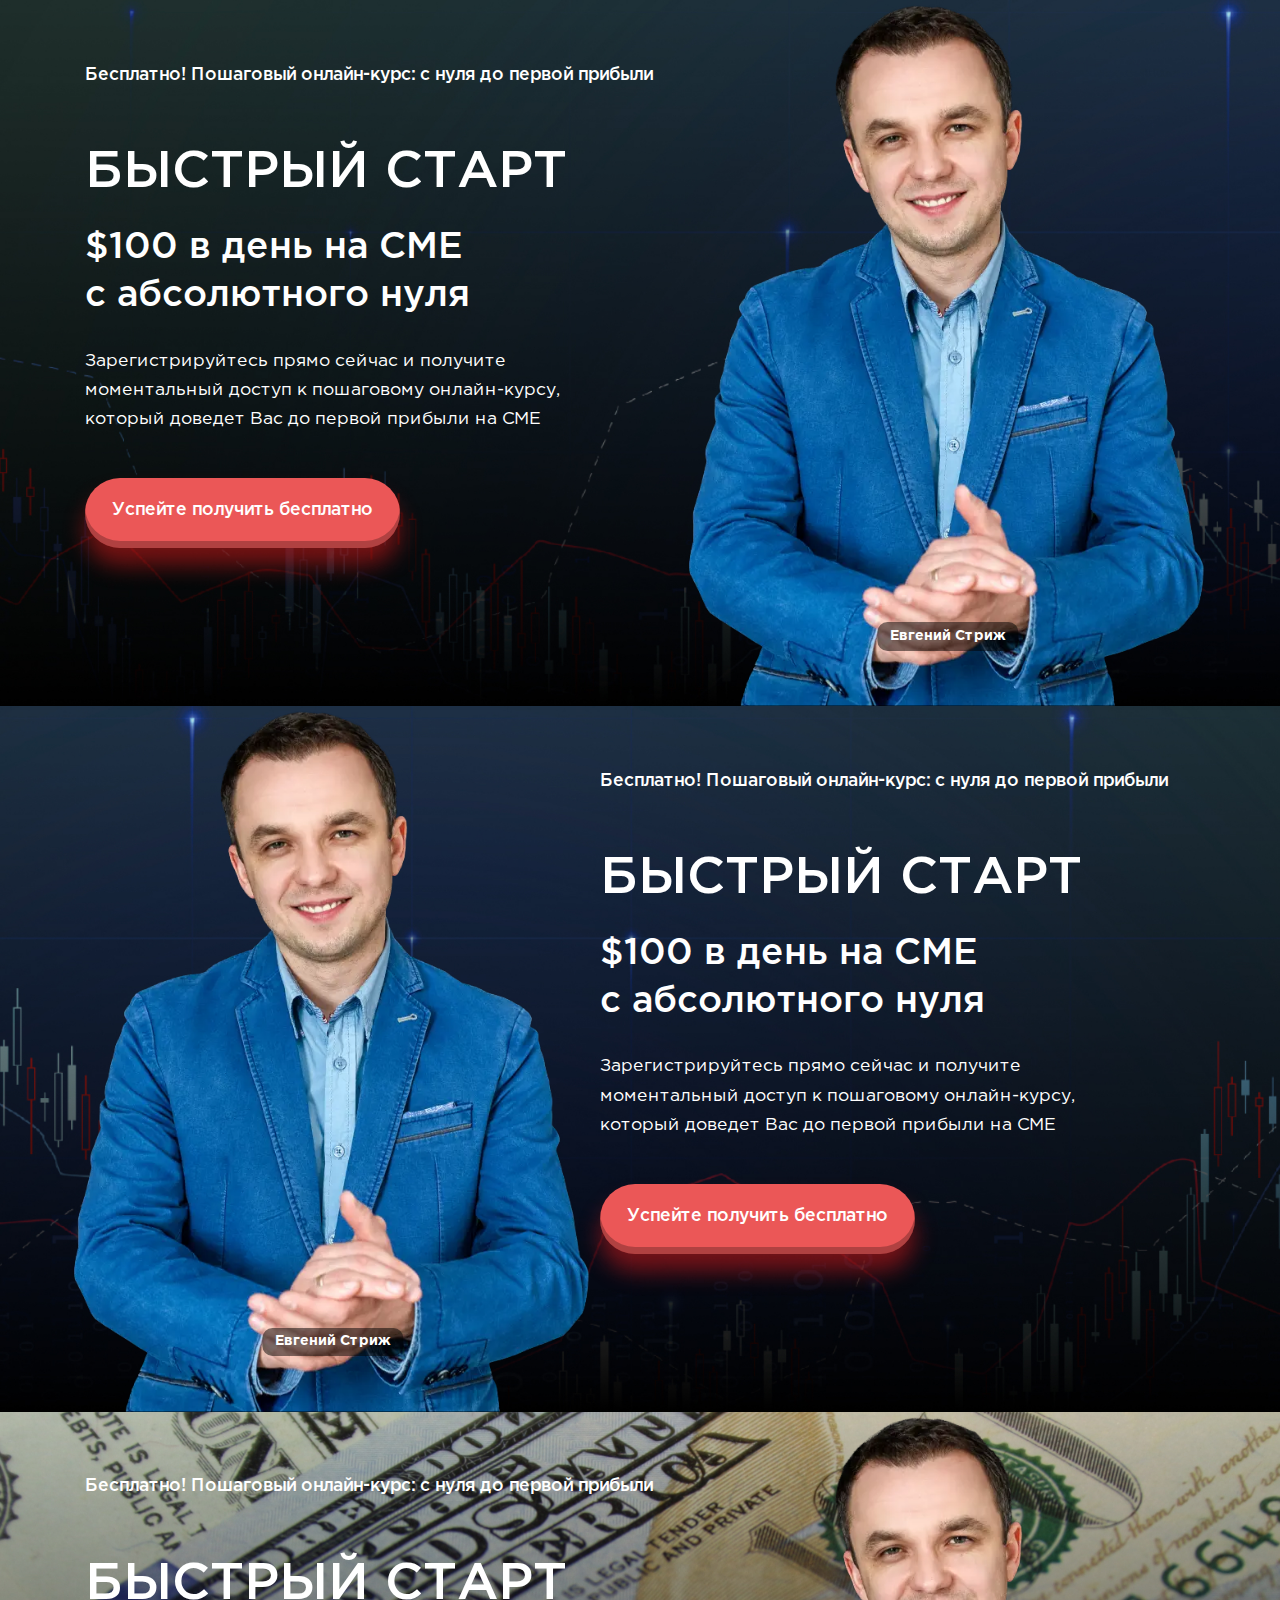
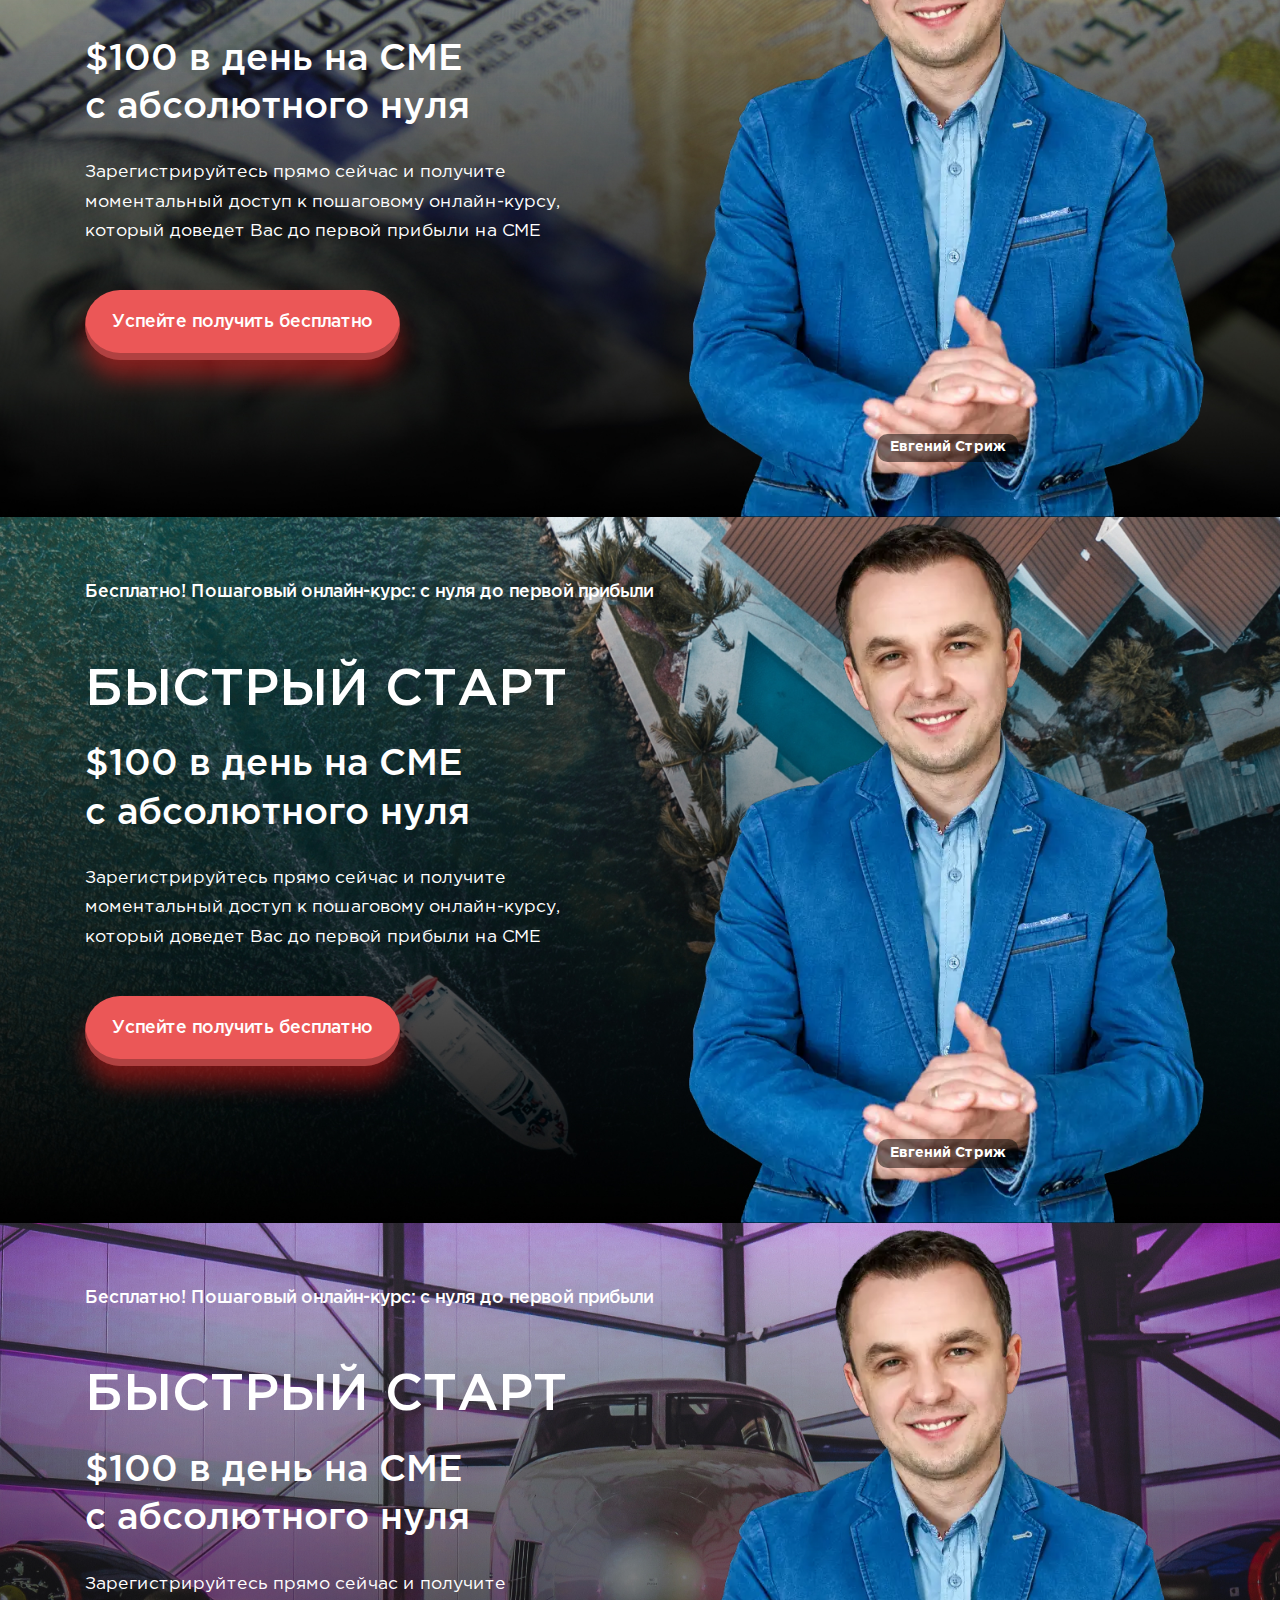
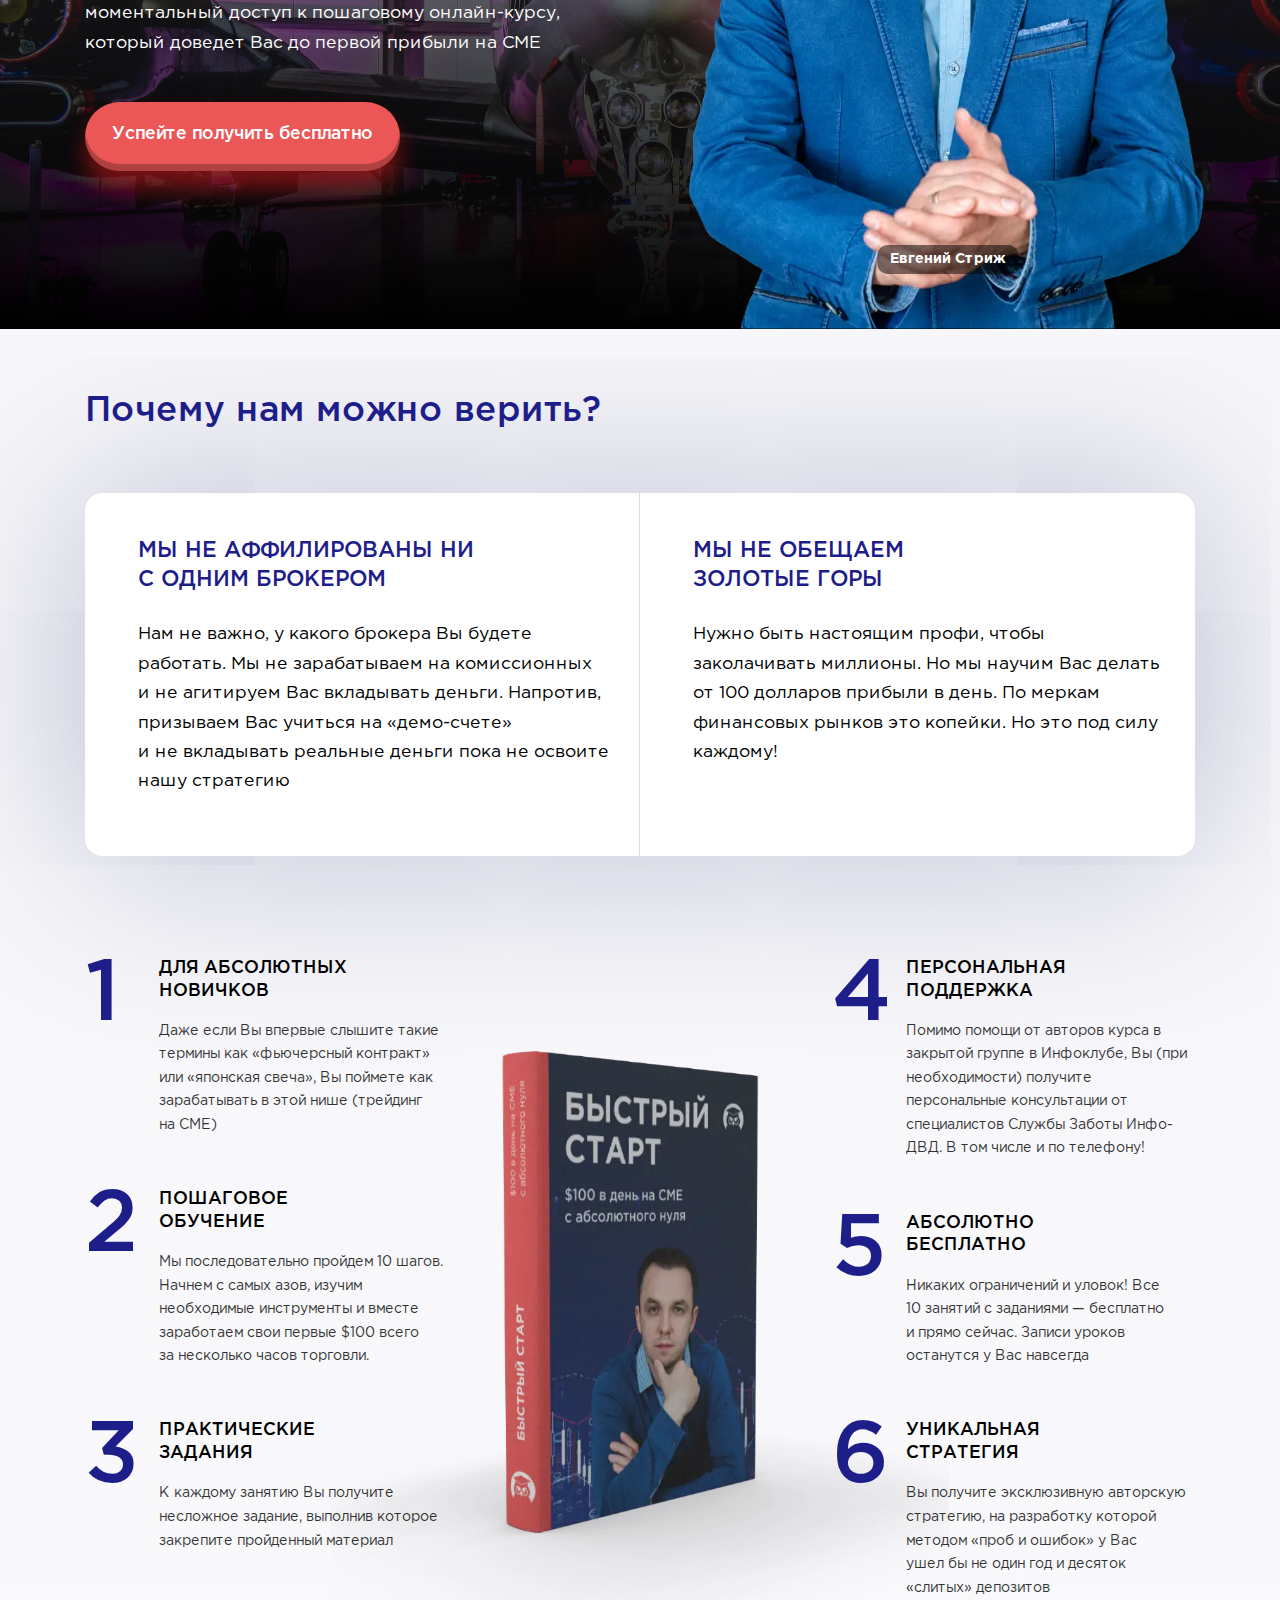
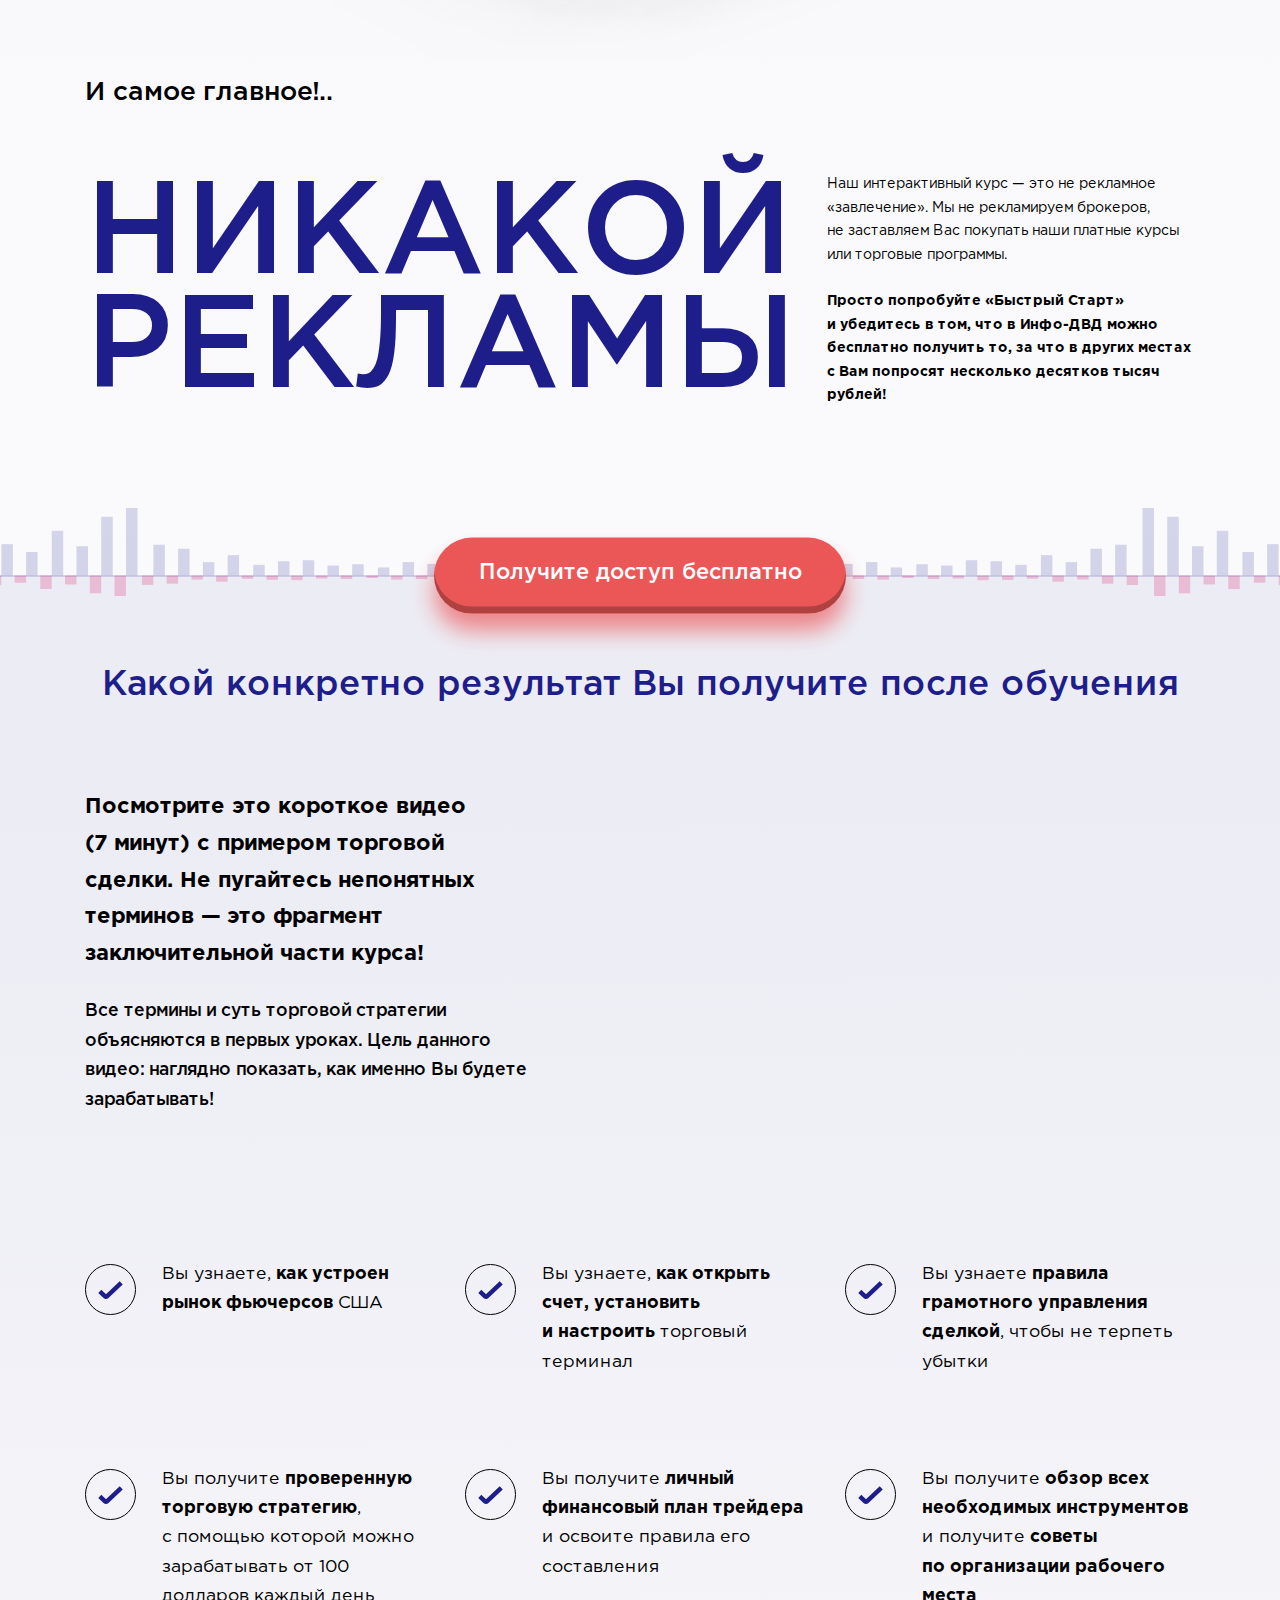
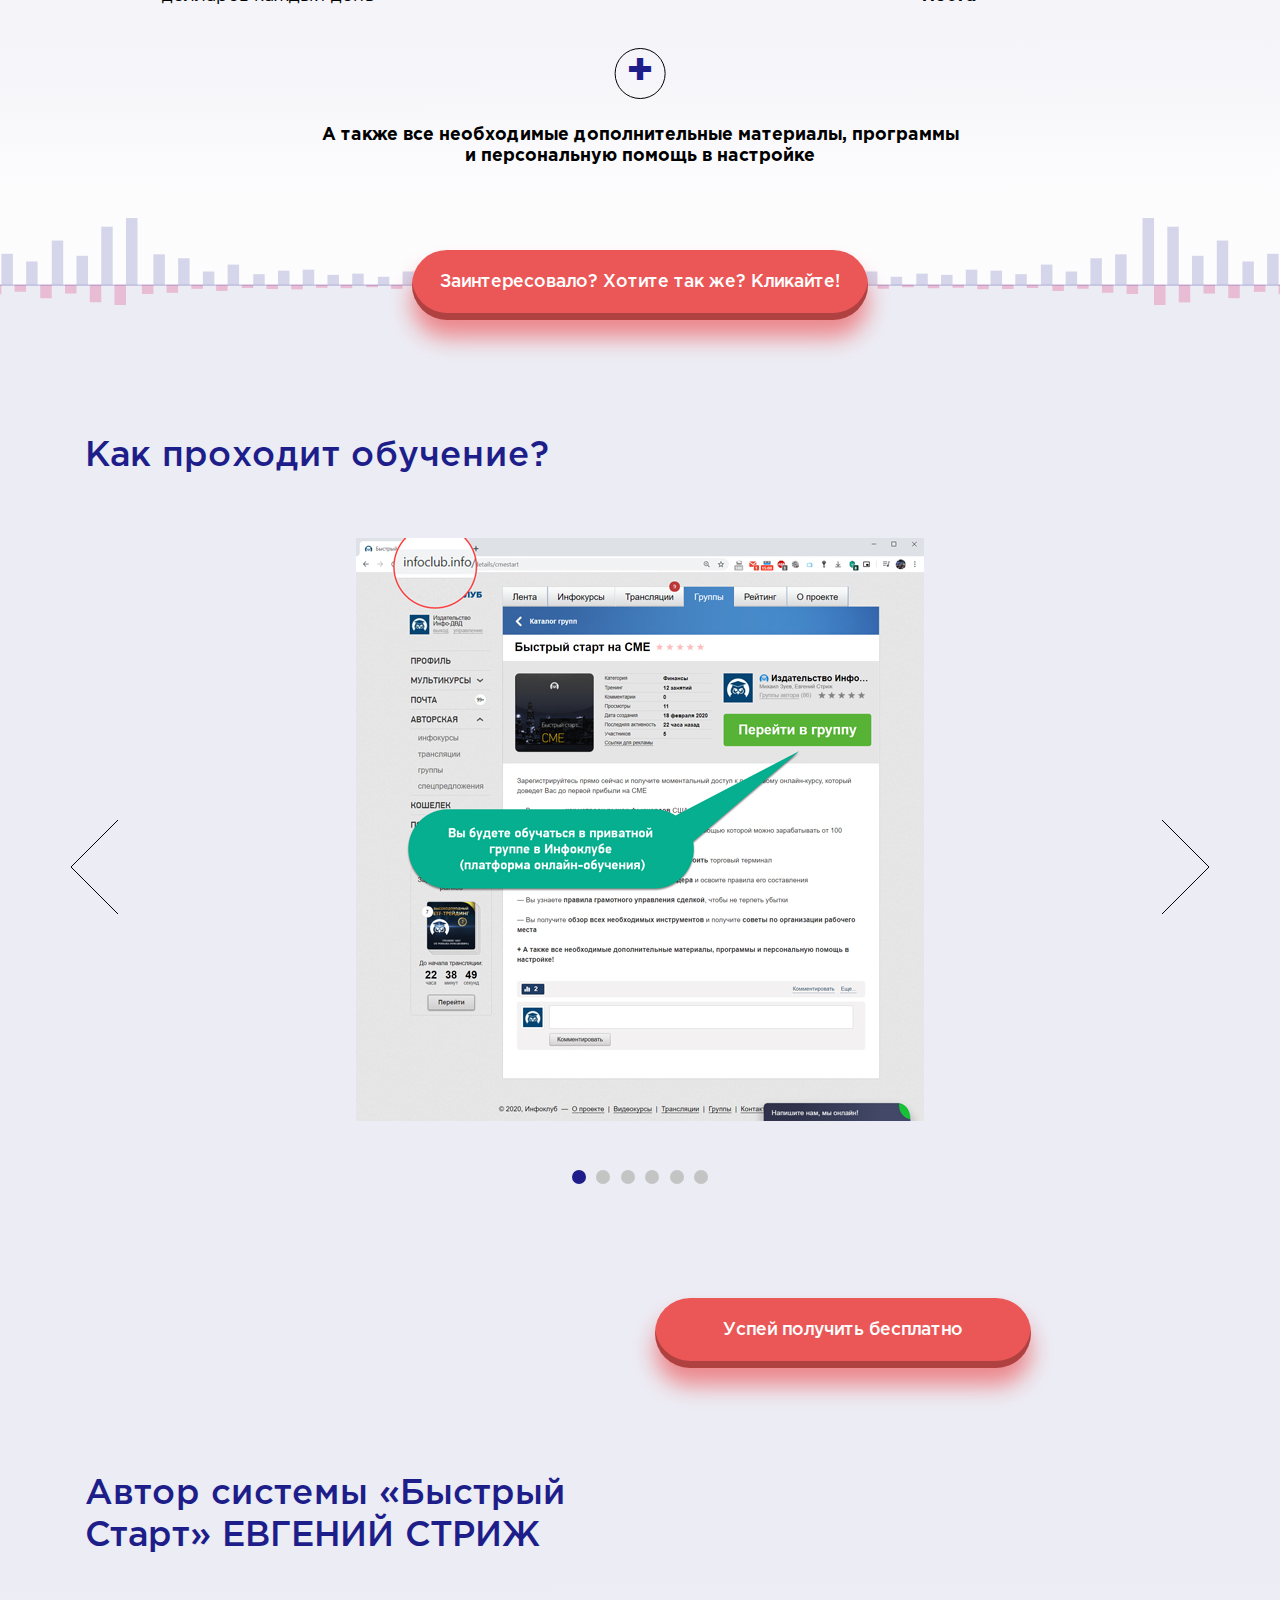
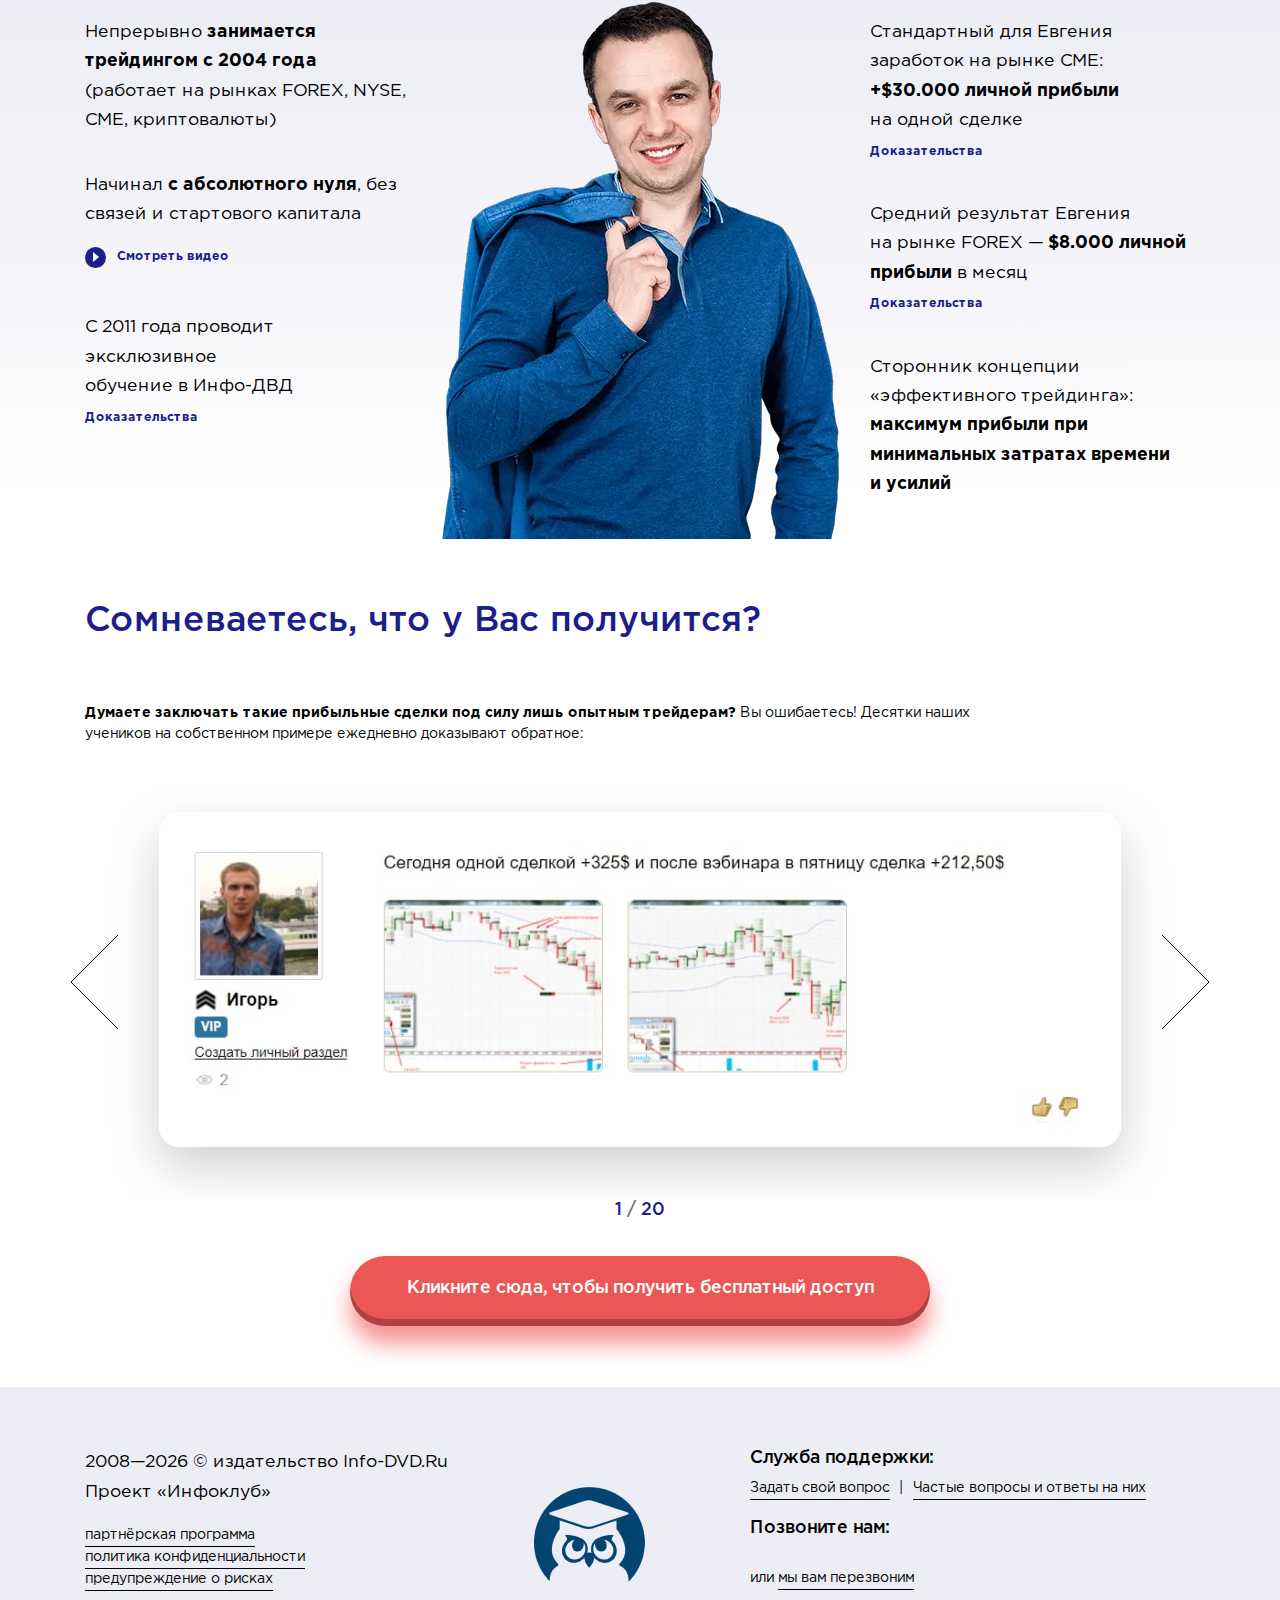
==== commit 1f8f1724: "edit bugs" ====
--- a/public/index.html
+++ b/public/index.html
@@ -37,18 +37,6 @@
 						</div>
 						<p>Зарегистрируйтесь прямо сейчас и&nbsp;получите моментальный доступ к&nbsp;пошаговому онлайн-курсу, который доведет Вас до&nbsp;первой прибыли на&nbsp;СМЕ</p>
 						<div class="header__btn-wrap text-md-left text-center">
-							<div class="header__img-wrap">
-								<!-- picture-->
-								<picture> 
-									<source srcset="img/@2x/webp/man.webp" type="image/webp" media="(min-width:576px)"/>
-									<source srcset="img/@1x/webp/man.webp" type="image/webp"/>
-									<source srcset="img/@2x/man.png" type="image/png" media="(min-width:576px)"/>
-									<source srcset="img/@1x/man.png" type="image/png"/><img src="img/@2x/man.png" alt=""/>
-								</picture>
-								<!-- /picture-->
-								<div class="header__name">Евгений Стриж
-								</div>
-							</div>
 							<div class="block-decorate">
 								<button class="header__btn btn lb_target" type="button">Успейте получить бесплатно
 								</button>
@@ -56,6 +44,18 @@
 						</div>
 						<div class="time__block">
 							<div class="idvd_timer autostart" data-redirect_url="" data-duration_hours="36.5"></div>
+						</div>
+					</div>
+					<div class="header__img-wrap">
+						<!-- picture-->
+						<picture> 
+							<source srcset="img/@2x/webp/man.webp" type="image/webp" media="(min-width:576px)"/>
+							<source srcset="img/@1x/webp/man.webp" type="image/webp"/>
+							<source srcset="img/@2x/man.png" type="image/png" media="(min-width:576px)"/>
+							<source srcset="img/@1x/man.png" type="image/png"/><img src="img/@2x/man.png" alt=""/>
+						</picture>
+						<!-- /picture-->
+						<div class="header__name">Евгений Стриж
 						</div>
 					</div>
 				</div>
@@ -73,18 +73,6 @@
 						</div>
 						<p>Зарегистрируйтесь прямо сейчас и&nbsp;получите моментальный доступ к&nbsp;пошаговому онлайн-курсу, который доведет Вас до&nbsp;первой прибыли на&nbsp;СМЕ</p>
 						<div class="header__btn-wrap text-md-left text-center">
-							<div class="header__img-wrap">
-								<!-- picture-->
-								<picture> 
-									<source srcset="img/@2x/webp/man.webp" type="image/webp" media="(min-width:576px)"/>
-									<source srcset="img/@1x/webp/man.webp" type="image/webp"/>
-									<source srcset="img/@2x/man.png" type="image/png" media="(min-width:576px)"/>
-									<source srcset="img/@1x/man.png" type="image/png"/><img src="img/@2x/man.png" alt=""/>
-								</picture>
-								<!-- /picture-->
-								<div class="header__name">Евгений Стриж
-								</div>
-							</div>
 							<div class="block-decorate">
 								<button class="header__btn btn lb_target" type="button">Успейте получить бесплатно
 								</button>
@@ -92,6 +80,18 @@
 						</div>
 						<div class="time__block">
 							<div class="idvd_timer autostart" data-redirect_url="" data-duration_hours="36.5"></div>
+						</div>
+					</div>
+					<div class="header__img-wrap">
+						<!-- picture-->
+						<picture> 
+							<source srcset="img/@2x/webp/man.webp" type="image/webp" media="(min-width:576px)"/>
+							<source srcset="img/@1x/webp/man.webp" type="image/webp"/>
+							<source srcset="img/@2x/man.png" type="image/png" media="(min-width:576px)"/>
+							<source srcset="img/@1x/man.png" type="image/png"/><img src="img/@2x/man.png" alt=""/>
+						</picture>
+						<!-- /picture-->
+						<div class="header__name">Евгений Стриж
 						</div>
 					</div>
 				</div>
@@ -109,18 +109,6 @@
 						</div>
 						<p>Зарегистрируйтесь прямо сейчас и&nbsp;получите моментальный доступ к&nbsp;пошаговому онлайн-курсу, который доведет Вас до&nbsp;первой прибыли на&nbsp;СМЕ</p>
 						<div class="header__btn-wrap text-md-left text-center">
-							<div class="header__img-wrap">
-								<!-- picture-->
-								<picture> 
-									<source srcset="img/@2x/webp/man.webp" type="image/webp" media="(min-width:576px)"/>
-									<source srcset="img/@1x/webp/man.webp" type="image/webp"/>
-									<source srcset="img/@2x/man.png" type="image/png" media="(min-width:576px)"/>
-									<source srcset="img/@1x/man.png" type="image/png"/><img src="img/@2x/man.png" alt=""/>
-								</picture>
-								<!-- /picture-->
-								<div class="header__name">Евгений Стриж
-								</div>
-							</div>
 							<div class="block-decorate">
 								<button class="header__btn btn lb_target" type="button">Успейте получить бесплатно
 								</button>
@@ -128,6 +116,18 @@
 						</div>
 						<div class="time__block">
 							<div class="idvd_timer autostart" data-redirect_url="" data-duration_hours="36.5"></div>
+						</div>
+					</div>
+					<div class="header__img-wrap">
+						<!-- picture-->
+						<picture> 
+							<source srcset="img/@2x/webp/man.webp" type="image/webp" media="(min-width:576px)"/>
+							<source srcset="img/@1x/webp/man.webp" type="image/webp"/>
+							<source srcset="img/@2x/man.png" type="image/png" media="(min-width:576px)"/>
+							<source srcset="img/@1x/man.png" type="image/png"/><img src="img/@2x/man.png" alt=""/>
+						</picture>
+						<!-- /picture-->
+						<div class="header__name">Евгений Стриж
 						</div>
 					</div>
 				</div>
@@ -145,18 +145,6 @@
 						</div>
 						<p>Зарегистрируйтесь прямо сейчас и&nbsp;получите моментальный доступ к&nbsp;пошаговому онлайн-курсу, который доведет Вас до&nbsp;первой прибыли на&nbsp;СМЕ</p>
 						<div class="header__btn-wrap text-md-left text-center">
-							<div class="header__img-wrap">
-								<!-- picture-->
-								<picture> 
-									<source srcset="img/@2x/webp/man.webp" type="image/webp" media="(min-width:576px)"/>
-									<source srcset="img/@1x/webp/man.webp" type="image/webp"/>
-									<source srcset="img/@2x/man.png" type="image/png" media="(min-width:576px)"/>
-									<source srcset="img/@1x/man.png" type="image/png"/><img src="img/@2x/man.png" alt=""/>
-								</picture>
-								<!-- /picture-->
-								<div class="header__name">Евгений Стриж
-								</div>
-							</div>
 							<div class="block-decorate">
 								<button class="header__btn btn lb_target" type="button">Успейте получить бесплатно
 								</button>
@@ -164,6 +152,18 @@
 						</div>
 						<div class="time__block">
 							<div class="idvd_timer autostart" data-redirect_url="" data-duration_hours="36.5"></div>
+						</div>
+					</div>
+					<div class="header__img-wrap">
+						<!-- picture-->
+						<picture> 
+							<source srcset="img/@2x/webp/man.webp" type="image/webp" media="(min-width:576px)"/>
+							<source srcset="img/@1x/webp/man.webp" type="image/webp"/>
+							<source srcset="img/@2x/man.png" type="image/png" media="(min-width:576px)"/>
+							<source srcset="img/@1x/man.png" type="image/png"/><img src="img/@2x/man.png" alt=""/>
+						</picture>
+						<!-- /picture-->
+						<div class="header__name">Евгений Стриж
 						</div>
 					</div>
 				</div>
@@ -181,18 +181,6 @@
 						</div>
 						<p>Зарегистрируйтесь прямо сейчас и&nbsp;получите моментальный доступ к&nbsp;пошаговому онлайн-курсу, который доведет Вас до&nbsp;первой прибыли на&nbsp;СМЕ</p>
 						<div class="header__btn-wrap text-md-left text-center">
-							<div class="header__img-wrap">
-								<!-- picture-->
-								<picture> 
-									<source srcset="img/@2x/webp/man.webp" type="image/webp" media="(min-width:576px)"/>
-									<source srcset="img/@1x/webp/man.webp" type="image/webp"/>
-									<source srcset="img/@2x/man.png" type="image/png" media="(min-width:576px)"/>
-									<source srcset="img/@1x/man.png" type="image/png"/><img src="img/@2x/man.png" alt=""/>
-								</picture>
-								<!-- /picture-->
-								<div class="header__name">Евгений Стриж
-								</div>
-							</div>
 							<div class="block-decorate">
 								<button class="header__btn btn lb_target" type="button">Успейте получить бесплатно
 								</button>
@@ -200,6 +188,18 @@
 						</div>
 						<div class="time__block">
 							<div class="idvd_timer autostart" data-redirect_url="" data-duration_hours="36.5"></div>
+						</div>
+					</div>
+					<div class="header__img-wrap">
+						<!-- picture-->
+						<picture> 
+							<source srcset="img/@2x/webp/man.webp" type="image/webp" media="(min-width:576px)"/>
+							<source srcset="img/@1x/webp/man.webp" type="image/webp"/>
+							<source srcset="img/@2x/man.png" type="image/png" media="(min-width:576px)"/>
+							<source srcset="img/@1x/man.png" type="image/png"/><img src="img/@2x/man.png" alt=""/>
+						</picture>
+						<!-- /picture-->
+						<div class="header__name">Евгений Стриж
 						</div>
 					</div>
 				</div>
@@ -333,29 +333,17 @@
 				<div class="container">
 					<h2>Как проходит обучение?</h2>
 					<div class="s-training__slider slider-js">
-						<div class="s-training__slide">
-							<div class="s-training__img-wrap"><img class="res-i" src="#" data-lazy="img/@2x/1.jpg" alt=""/>
-							</div>
-						</div>
-						<div class="s-training__slide">
-							<div class="s-training__img-wrap"><img class="res-i" src="#" data-lazy="img/@2x/2.jpg" alt=""/>
-							</div>
-						</div>
-						<div class="s-training__slide">
-							<div class="s-training__img-wrap"><img class="res-i" src="#" data-lazy="img/@2x/3.jpg" alt=""/>
-							</div>
-						</div>
-						<div class="s-training__slide">
-							<div class="s-training__img-wrap"><img class="res-i" src="#" data-lazy="img/@2x/4.jpg" alt=""/>
-							</div>
-						</div>
-						<div class="s-training__slide">
-							<div class="s-training__img-wrap"><img class="res-i" src="#" data-lazy="img/@2x/5.jpg" alt=""/>
-							</div>
-						</div>
-						<div class="s-training__slide">
-							<div class="s-training__img-wrap"><img class="res-i" src="#" data-lazy="img/@2x/6.jpg" alt=""/>
-							</div>
+						<div class="s-training__slide"><a class="s-training__img-wrap" href="img/@2x/1lg.jpg" data-fancybox="training"><img class="res-i" src="#" data-lazy="img/@2x/1.jpg" alt=""/></a>
+						</div>
+						<div class="s-training__slide"><a class="s-training__img-wrap" href="img/@2x/2lg.jpg" data-fancybox="training"><img class="res-i" src="#" data-lazy="img/@2x/2.jpg" alt=""/></a>
+						</div>
+						<div class="s-training__slide"><a class="s-training__img-wrap" href="img/@2x/3lg.jpg" data-fancybox="training"><img class="res-i" src="#" data-lazy="img/@2x/3.jpg" alt=""/></a>
+						</div>
+						<div class="s-training__slide"><a class="s-training__img-wrap" href="img/@2x/4lg.jpg" data-fancybox="training"><img class="res-i" src="#" data-lazy="img/@2x/4.jpg" alt=""/></a>
+						</div>
+						<div class="s-training__slide"><a class="s-training__img-wrap" href="img/@2x/5lg.jpg" data-fancybox="training"><img class="res-i" src="#" data-lazy="img/@2x/5.jpg" alt=""/></a>
+						</div>
+						<div class="s-training__slide"><a class="s-training__img-wrap" href="img/@2x/6lg.jpg" data-fancybox="training"><img class="res-i" src="#" data-lazy="img/@2x/6.jpg" alt=""/></a>
 						</div>
 					</div>
 					<div class="s-training__wrap">
@@ -414,48 +402,49 @@
 				<div class="container">
 					<h2>Сомневаетесь, что у&nbsp;Вас получится?</h2>
 					<p><strong>Думаете заключать такие прибыльные сделки под силу лишь опытным трейдерам?</strong> Вы&nbsp;ошибаетесь! Десятки наших учеников на&nbsp;собственном примере ежедневно доказывают обратное:</p>
-					<div class="s-rews__slider slider-js">
-						<div class="s-rews__slide"><a class="s-rews__img-wrap" href="img/@2x/mage1.jpg" data-fancybox="gal-rew"><img class="res-i" src="#" data-lazy="img/@2x/mage1.jpg" alt=""/></a>
-						</div>
-						<div class="s-rews__slide"><a class="s-rews__img-wrap" href="img/@2x/mage2.jpg" data-fancybox="gal-rew"><img class="res-i" src="#" data-lazy="img/@2x/mage2.jpg" alt=""/></a>
-						</div>
-						<div class="s-rews__slide"><a class="s-rews__img-wrap" href="img/@2x/mage3.jpg" data-fancybox="gal-rew"><img class="res-i" src="#" data-lazy="img/@2x/mage3.jpg" alt=""/></a>
-						</div>
-						<div class="s-rews__slide"><a class="s-rews__img-wrap" href="img/@2x/mage4.jpg" data-fancybox="gal-rew"><img class="res-i" src="#" data-lazy="img/@2x/mage4.jpg" alt=""/></a>
-						</div>
-						<div class="s-rews__slide"><a class="s-rews__img-wrap" href="img/@2x/mage5.jpg" data-fancybox="gal-rew"><img class="res-i" src="#" data-lazy="img/@2x/mage5.jpg" alt=""/></a>
-						</div>
-						<div class="s-rews__slide"><a class="s-rews__img-wrap" href="img/@2x/mage6.jpg" data-fancybox="gal-rew"><img class="res-i" src="#" data-lazy="img/@2x/mage6.jpg" alt=""/></a>
-						</div>
-						<div class="s-rews__slide"><a class="s-rews__img-wrap" href="img/@2x/mage7.jpg" data-fancybox="gal-rew"><img class="res-i" src="#" data-lazy="img/@2x/mage7.jpg" alt=""/></a>
-						</div>
-						<div class="s-rews__slide"><a class="s-rews__img-wrap" href="img/@2x/mage8.jpg" data-fancybox="gal-rew"><img class="res-i" src="#" data-lazy="img/@2x/mage8.jpg" alt=""/></a>
-						</div>
-						<div class="s-rews__slide"><a class="s-rews__img-wrap" href="img/@2x/mage9.jpg" data-fancybox="gal-rew"><img class="res-i" src="#" data-lazy="img/@2x/mage9.jpg" alt=""/></a>
-						</div>
-						<div class="s-rews__slide"><a class="s-rews__img-wrap" href="img/@2x/mage10.jpg" data-fancybox="gal-rew"><img class="res-i" src="#" data-lazy="img/@2x/mage10.jpg" alt=""/></a>
-						</div>
-						<div class="s-rews__slide"><a class="s-rews__img-wrap" href="img/@2x/mage11.jpg" data-fancybox="gal-rew"><img class="res-i" src="#" data-lazy="img/@2x/mage11.jpg" alt=""/></a>
-						</div>
-						<div class="s-rews__slide"><a class="s-rews__img-wrap" href="img/@2x/mage12.jpg" data-fancybox="gal-rew"><img class="res-i" src="#" data-lazy="img/@2x/mage12.jpg" alt=""/></a>
-						</div>
-						<div class="s-rews__slide"><a class="s-rews__img-wrap" href="img/@2x/mage13.jpg" data-fancybox="gal-rew"><img class="res-i" src="#" data-lazy="img/@2x/mage13.jpg" alt=""/></a>
-						</div>
-						<div class="s-rews__slide"><a class="s-rews__img-wrap" href="img/@2x/mage14.jpg" data-fancybox="gal-rew"><img class="res-i" src="#" data-lazy="img/@2x/mage14.jpg" alt=""/></a>
-						</div>
-						<div class="s-rews__slide"><a class="s-rews__img-wrap" href="img/@2x/mage15.jpg" data-fancybox="gal-rew"><img class="res-i" src="#" data-lazy="img/@2x/mage15.jpg" alt=""/></a>
-						</div>
-						<div class="s-rews__slide"><a class="s-rews__img-wrap" href="img/@2x/mage16.jpg" data-fancybox="gal-rew"><img class="res-i" src="#" data-lazy="img/@2x/mage16.jpg" alt=""/></a>
-						</div>
-						<div class="s-rews__slide"><a class="s-rews__img-wrap" href="img/@2x/mage17.jpg" data-fancybox="gal-rew"><img class="res-i" src="#" data-lazy="img/@2x/mage17.jpg" alt=""/></a>
-						</div>
-						<div class="s-rews__slide"><a class="s-rews__img-wrap" href="img/@2x/mage18.jpg" data-fancybox="gal-rew"><img class="res-i" src="#" data-lazy="img/@2x/mage18.jpg" alt=""/></a>
-						</div>
-						<div class="s-rews__slide"><a class="s-rews__img-wrap" href="img/@2x/mage19.jpg" data-fancybox="gal-rew"><img class="res-i" src="#" data-lazy="img/@2x/mage19.jpg" alt=""/></a>
-						</div>
-						<div class="s-rews__slide"><a class="s-rews__img-wrap" href="img/@2x/mage20.jpg" data-fancybox="gal-rew"><img class="res-i" src="#" data-lazy="img/@2x/mage20.jpg" alt=""/></a>
-						</div>
-					</div>
+					<div class="s-rews__slider s-rews__slider--js">
+						<div class="s-rews__slide"><a class="s-rews__img-wrap" href="img/@2x/mage1.jpg" data-fancybox="gal-rew"><img class="res-i" src="#" data-lazy="img/rew/mage1.jpg" alt=""/></a>
+						</div>
+						<div class="s-rews__slide"><a class="s-rews__img-wrap" href="img/@2x/mage2.jpg" data-fancybox="gal-rew"><img class="res-i" src="#" data-lazy="img/rew/mage2.jpg" alt=""/></a>
+						</div>
+						<div class="s-rews__slide"><a class="s-rews__img-wrap" href="img/@2x/mage3.jpg" data-fancybox="gal-rew"><img class="res-i" src="#" data-lazy="img/rew/mage3.jpg" alt=""/></a>
+						</div>
+						<div class="s-rews__slide"><a class="s-rews__img-wrap" href="img/@2x/mage4.jpg" data-fancybox="gal-rew"><img class="res-i" src="#" data-lazy="img/rew/mage4.jpg" alt=""/></a>
+						</div>
+						<div class="s-rews__slide"><a class="s-rews__img-wrap" href="img/@2x/mage5.jpg" data-fancybox="gal-rew"><img class="res-i" src="#" data-lazy="img/rew/mage5.jpg" alt=""/></a>
+						</div>
+						<div class="s-rews__slide"><a class="s-rews__img-wrap" href="img/@2x/mage6.jpg" data-fancybox="gal-rew"><img class="res-i" src="#" data-lazy="img/rew/mage6.jpg" alt=""/></a>
+						</div>
+						<div class="s-rews__slide"><a class="s-rews__img-wrap" href="img/@2x/mage7.jpg" data-fancybox="gal-rew"><img class="res-i" src="#" data-lazy="img/rew/mage7.jpg" alt=""/></a>
+						</div>
+						<div class="s-rews__slide"><a class="s-rews__img-wrap" href="img/@2x/mage8.jpg" data-fancybox="gal-rew"><img class="res-i" src="#" data-lazy="img/rew/mage8.jpg" alt=""/></a>
+						</div>
+						<div class="s-rews__slide"><a class="s-rews__img-wrap" href="img/@2x/mage9.jpg" data-fancybox="gal-rew"><img class="res-i" src="#" data-lazy="img/rew/mage9.jpg" alt=""/></a>
+						</div>
+						<div class="s-rews__slide"><a class="s-rews__img-wrap" href="img/@2x/mage10.jpg" data-fancybox="gal-rew"><img class="res-i" src="#" data-lazy="img/rew/mage10.jpg" alt=""/></a>
+						</div>
+						<div class="s-rews__slide"><a class="s-rews__img-wrap" href="img/@2x/mage11.jpg" data-fancybox="gal-rew"><img class="res-i" src="#" data-lazy="img/rew/mage11.jpg" alt=""/></a>
+						</div>
+						<div class="s-rews__slide"><a class="s-rews__img-wrap" href="img/@2x/mage12.jpg" data-fancybox="gal-rew"><img class="res-i" src="#" data-lazy="img/rew/mage12.jpg" alt=""/></a>
+						</div>
+						<div class="s-rews__slide"><a class="s-rews__img-wrap" href="img/@2x/mage13.jpg" data-fancybox="gal-rew"><img class="res-i" src="#" data-lazy="img/rew/mage13.jpg" alt=""/></a>
+						</div>
+						<div class="s-rews__slide"><a class="s-rews__img-wrap" href="img/@2x/mage14.jpg" data-fancybox="gal-rew"><img class="res-i" src="#" data-lazy="img/rew/mage14.jpg" alt=""/></a>
+						</div>
+						<div class="s-rews__slide"><a class="s-rews__img-wrap" href="img/@2x/mage15.jpg" data-fancybox="gal-rew"><img class="res-i" src="#" data-lazy="img/rew/mage15.jpg" alt=""/></a>
+						</div>
+						<div class="s-rews__slide"><a class="s-rews__img-wrap" href="img/@2x/mage16.jpg" data-fancybox="gal-rew"><img class="res-i" src="#" data-lazy="img/rew/mage16.jpg" alt=""/></a>
+						</div>
+						<div class="s-rews__slide"><a class="s-rews__img-wrap" href="img/@2x/mage17.jpg" data-fancybox="gal-rew"><img class="res-i" src="#" data-lazy="img/rew/mage17.jpg" alt=""/></a>
+						</div>
+						<div class="s-rews__slide"><a class="s-rews__img-wrap" href="img/@2x/mage18.jpg" data-fancybox="gal-rew"><img class="res-i" src="#" data-lazy="img/rew/mage18.jpg" alt=""/></a>
+						</div>
+						<div class="s-rews__slide"><a class="s-rews__img-wrap" href="img/@2x/mage19.jpg" data-fancybox="gal-rew"><img class="res-i" src="#" data-lazy="img/rew/mage19.jpg" alt=""/></a>
+						</div>
+						<div class="s-rews__slide"><a class="s-rews__img-wrap" href="img/@2x/mage20.jpg" data-fancybox="gal-rew"><img class="res-i" src="#" data-lazy="img/rew/mage20.jpg" alt=""/></a>
+						</div>
+					</div>
+					<div class="pagingInfo text-center h6 text-primary"></div>
 					<button class="s-rews__btn btn lb_target" type="button">Кликните сюда, чтобы получить бесплатный доступ
 					</button>
 				</div>
--- a/public/css/main.min.css
+++ b/public/css/main.min.css
@@ -1 +1 @@
-@font-face{font-family:roboto;font-style:normal;font-weight:400;font-display:block;src:url(../fonts/GothamPro/GothamPro.woff2) format("woff2"),url(../fonts/GothamPro/GothamPro.woff) format("woff")}@font-face{font-family:roboto;font-style:normal;font-weight:700;font-display:block;src:url(../fonts/GothamPro-Bold/GothamPro-Bold.woff2) format("woff2"),url(../fonts/GothamPro-Bold/GothamPro-Bold.woff) format("woff")}@font-face{font-family:roboto;font-style:normal;font-weight:500;font-display:block;src:url(../fonts/GothamPro-Medium/GothamPro-Medium.woff2) format("woff2"),url(../fonts/GothamPro-Medium/GothamPro-Medium.woff) format("woff")}.icon{display:inline-block;width:1em;height:1em;fill:currentColor}.icon-check{font-size:2.7rem;width:1em}:root{--blue:#007bff;--indigo:#6610f2;--purple:#6f42c1;--pink:#e83e8c;--red:#eb5757;--orange:#fd7e14;--yellow:#ffc107;--green:#28a745;--teal:#20c997;--cyan:#17a2b8;--white:#fff;--gray:#6c757d;--gray-dark:#343a40;--primary:#1e1e8b;--secondary:#6c757d;--success:#28a745;--info:#17a2b8;--warning:#ffc107;--danger:#eb5757;--light:#f8f9fa;--dark:rgba(0, 0, 0, 0.8);--breakpoint-xs:0;--breakpoint-sm:576px;--breakpoint-md:768px;--breakpoint-lg:992px;--breakpoint-xl:1200px;--breakpoint-xxl:1440px;--font-family-sans-serif:"roboto",-apple-system,BlinkMacSystemFont,"Segoe UI",Roboto,"Helvetica Neue",Arial,"Noto Sans",sans-serif,"Apple Color Emoji","Segoe UI Emoji","Segoe UI Symbol","Noto Color Emoji";--font-family-monospace:SFMono-Regular,Menlo,Monaco,Consolas,"Liberation Mono","Courier New",monospace}*,::after,::before{-webkit-box-sizing:border-box;box-sizing:border-box}html{font-family:sans-serif;line-height:1.15;-webkit-text-size-adjust:100%;-webkit-tap-highlight-color:transparent;-webkit-font-smoothing:antialiased;-webkit-overflow-scrolling:touch}article,aside,figcaption,figure,footer,header,hgroup,main,nav,section{display:block}body{margin:0;font-family:roboto,-apple-system,BlinkMacSystemFont,"Segoe UI",Roboto,"Helvetica Neue",Arial,"Noto Sans",sans-serif,"Apple Color Emoji","Segoe UI Emoji","Segoe UI Symbol","Noto Color Emoji";font-weight:400;line-height:1.5;color:#000;text-align:left;background-color:#fff;min-width:320px;position:relative;background-image:-o-linear-gradient(270.11deg,#ececf4 -66.11%,#f4f4f9 20.98%,rgba(250,250,252,0) 84.38%);background-image:linear-gradient(179.89deg,#ececf4 -66.11%,#f4f4f9 20.98%,rgba(250,250,252,0) 84.38%)}[tabindex="-1"]:focus:not(:focus-visible){outline:0!important}hr{-webkit-box-sizing:content-box;box-sizing:content-box;height:0;overflow:visible}h1,h2,h3,h4,h5,h6{margin-top:0}dl,ol,p,ul{margin-top:0;margin-bottom:1rem}abbr[data-original-title],abbr[title]{text-decoration:underline;-webkit-text-decoration:underline dotted;text-decoration:underline dotted;cursor:help;border-bottom:0;-webkit-text-decoration-skip-ink:none;text-decoration-skip-ink:none}address{margin-bottom:1rem;font-style:normal;line-height:inherit}ol ol,ol ul,ul ol,ul ul{margin-bottom:0}dt{font-weight:700}dd{margin-bottom:.5rem;margin-left:0}blockquote,figure{margin:0 0 1rem}b,strong{font-weight:bolder}sub,sup{position:relative;font-size:75%;line-height:0;vertical-align:baseline}sub{bottom:-.25em}sup{top:-.5em}a{color:#1e1e8b;text-decoration:none;background-color:transparent}a:hover{color:#10104c;text-decoration:underline}a:not([href]),a:not([href]):hover{color:inherit;text-decoration:none}code,kbd,pre,samp{font-family:SFMono-Regular,Menlo,Monaco,Consolas,"Liberation Mono","Courier New",monospace;font-size:1em}pre{margin-top:0;margin-bottom:1rem;overflow:auto}img{vertical-align:middle;border-style:none}svg{overflow:hidden;vertical-align:middle}table{border-collapse:collapse}caption{padding-top:.75rem;padding-bottom:.75rem;color:#6c757d;text-align:left;caption-side:bottom}th{text-align:inherit}label{display:inline-block;margin-bottom:.5rem}button{border-radius:0}button:focus{outline:dotted 1px;outline:-webkit-focus-ring-color auto 5px}button,input,optgroup,select,textarea{margin:0;font-family:inherit;font-size:inherit;line-height:inherit}button,input{overflow:visible}button,select{text-transform:none}select{word-wrap:normal}[type=button],[type=reset],[type=submit],button{-webkit-appearance:button}[type=button]:not(:disabled),[type=reset]:not(:disabled),[type=submit]:not(:disabled),button:not(:disabled){cursor:pointer}[type=button]::-moz-focus-inner,[type=reset]::-moz-focus-inner,[type=submit]::-moz-focus-inner,button::-moz-focus-inner{padding:0;border-style:none}input[type=checkbox],input[type=radio]{-webkit-box-sizing:border-box;box-sizing:border-box;padding:0}input[type=date],input[type=datetime-local],input[type=month],input[type=time]{-webkit-appearance:listbox}textarea{overflow:auto;resize:vertical}fieldset{min-width:0;padding:0;margin:0;border:0}legend{display:block;width:100%;max-width:100%;padding:0;margin-bottom:.5rem;font-size:1.5rem;line-height:inherit;color:inherit;white-space:normal}progress{vertical-align:baseline}[type=number]::-webkit-inner-spin-button,[type=number]::-webkit-outer-spin-button{height:auto}[type=search]{outline-offset:-2px;-webkit-appearance:none}[type=search]::-webkit-search-decoration{-webkit-appearance:none}::-webkit-file-upload-button{font:inherit;-webkit-appearance:button}output{display:inline-block}summary{display:list-item;cursor:pointer}template{display:none}[hidden]{display:none!important}.foot__txt--h6,.h1,.h2,.h3,.h4,.h5,.h6,.header,.header__lg-text,.s-author p,.s-result p,.s-result__col,.s-result__footer,.s-result__title,.s-steps__title,.s-why p,.s-why__title,.section-title,h1,h2,h3,h4,h5,h6{margin-bottom:.5rem;font-weight:500;line-height:1.2}.h1,.header__lg-text,h1{font-size:3.75rem}.h2,.section-title,h2{font-size:2.5rem}.h3,h3{font-size:1.75rem}.h4,h4{font-size:1.5rem}.h5,.s-result__title,.s-why__title,h5{font-size:1.5625rem}.foot__txt--h6,.h6,.header,.s-author p,.s-result p,.s-result__col,.s-result__footer,.s-steps__title,.s-why p,h6{font-size:1.25rem}.lead{font-size:1.25rem;font-weight:300}.display-1{font-size:9.375rem;font-weight:300;line-height:1.2}.display-2{font-size:6.25rem;font-weight:300;line-height:1.2}.display-3{font-size:4.5rem;font-weight:300;line-height:1.2}.display-4{font-size:3.5rem;font-weight:300;line-height:1.2}hr{margin-top:1rem;margin-bottom:1rem;border:0;border-top:1px solid rgba(0,0,0,.1)}.small,small{font-size:80%;font-weight:400}.mark,mark{padding:.2em;background-color:#fcf8e3}.list-inline,.list-unstyled{padding-left:0;list-style:none}.list-inline-item{display:inline-block}.list-inline-item:not(:last-child){margin-right:.5rem}.initialism{font-size:90%;text-transform:uppercase}.blockquote{margin-bottom:1rem;font-size:1.25rem}.blockquote-footer{display:block;font-size:80%;color:#6c757d}.blockquote-footer::before{content:"\2014\00A0"}.container{width:100%;padding-right:15px;padding-left:15px;margin-right:auto;margin-left:auto;max-width:480px;max-width:480px}.container-fluid,.container-lg,.container-md,.container-sm,.container-xl,.container-xs,.container-xxl{width:100%;padding-right:15px;padding-left:15px;margin-right:auto;margin-left:auto}.row{display:-webkit-box;display:-ms-flexbox;display:flex;-ms-flex-wrap:wrap;flex-wrap:wrap;margin-right:-15px;margin-left:-15px}.no-gutters{margin-right:0;margin-left:0}.no-gutters>.col,.no-gutters>[class*=col-]{padding-right:0;padding-left:0}.col,.col-1,.col-10,.col-11,.col-12,.col-2,.col-3,.col-4,.col-5,.col-6,.col-7,.col-8,.col-9,.col-auto,.col-lg,.col-lg-1,.col-lg-10,.col-lg-11,.col-lg-12,.col-lg-2,.col-lg-3,.col-lg-4,.col-lg-5,.col-lg-6,.col-lg-7,.col-lg-8,.col-lg-9,.col-lg-auto,.col-md,.col-md-1,.col-md-10,.col-md-11,.col-md-12,.col-md-2,.col-md-3,.col-md-4,.col-md-5,.col-md-6,.col-md-7,.col-md-8,.col-md-9,.col-md-auto,.col-sm,.col-sm-1,.col-sm-10,.col-sm-11,.col-sm-12,.col-sm-2,.col-sm-3,.col-sm-4,.col-sm-5,.col-sm-6,.col-sm-7,.col-sm-8,.col-sm-9,.col-sm-auto,.col-xl,.col-xl-1,.col-xl-10,.col-xl-11,.col-xl-12,.col-xl-2,.col-xl-3,.col-xl-4,.col-xl-5,.col-xl-6,.col-xl-7,.col-xl-8,.col-xl-9,.col-xl-auto,.col-xxl,.col-xxl-1,.col-xxl-10,.col-xxl-11,.col-xxl-12,.col-xxl-2,.col-xxl-3,.col-xxl-4,.col-xxl-5,.col-xxl-6,.col-xxl-7,.col-xxl-8,.col-xxl-9,.col-xxl-auto{position:relative;width:100%;padding-right:15px;padding-left:15px}.col{-ms-flex-preferred-size:0;flex-basis:0;-webkit-box-flex:1;-ms-flex-positive:1;flex-grow:1;max-width:100%}.row-cols-1>*{-webkit-box-flex:0;-ms-flex:0 0 100%;flex:0 0 100%;max-width:100%}.row-cols-2>*{-webkit-box-flex:0;-ms-flex:0 0 50%;flex:0 0 50%;max-width:50%}.row-cols-3>*{-webkit-box-flex:0;-ms-flex:0 0 33.33333%;flex:0 0 33.33333%;max-width:33.33333%}.row-cols-4>*{-webkit-box-flex:0;-ms-flex:0 0 25%;flex:0 0 25%;max-width:25%}.row-cols-5>*{-webkit-box-flex:0;-ms-flex:0 0 20%;flex:0 0 20%;max-width:20%}.row-cols-6>*{-webkit-box-flex:0;-ms-flex:0 0 16.66667%;flex:0 0 16.66667%;max-width:16.66667%}.col-auto{-webkit-box-flex:0;-ms-flex:0 0 auto;flex:0 0 auto;width:auto;max-width:100%}.col-1{-webkit-box-flex:0;-ms-flex:0 0 8.33333%;flex:0 0 8.33333%;max-width:8.33333%}.col-2{-webkit-box-flex:0;-ms-flex:0 0 16.66667%;flex:0 0 16.66667%;max-width:16.66667%}.col-3{-webkit-box-flex:0;-ms-flex:0 0 25%;flex:0 0 25%;max-width:25%}.col-4{-webkit-box-flex:0;-ms-flex:0 0 33.33333%;flex:0 0 33.33333%;max-width:33.33333%}.col-5{-webkit-box-flex:0;-ms-flex:0 0 41.66667%;flex:0 0 41.66667%;max-width:41.66667%}.col-6{-webkit-box-flex:0;-ms-flex:0 0 50%;flex:0 0 50%;max-width:50%}.col-7{-webkit-box-flex:0;-ms-flex:0 0 58.33333%;flex:0 0 58.33333%;max-width:58.33333%}.col-8{-webkit-box-flex:0;-ms-flex:0 0 66.66667%;flex:0 0 66.66667%;max-width:66.66667%}.col-9{-webkit-box-flex:0;-ms-flex:0 0 75%;flex:0 0 75%;max-width:75%}.col-10{-webkit-box-flex:0;-ms-flex:0 0 83.33333%;flex:0 0 83.33333%;max-width:83.33333%}.col-11{-webkit-box-flex:0;-ms-flex:0 0 91.66667%;flex:0 0 91.66667%;max-width:91.66667%}.col-12{-webkit-box-flex:0;-ms-flex:0 0 100%;flex:0 0 100%;max-width:100%}.order-first{-webkit-box-ordinal-group:0;-ms-flex-order:-1;order:-1}.order-last{-webkit-box-ordinal-group:14;-ms-flex-order:13;order:13}.order-0{-webkit-box-ordinal-group:1;-ms-flex-order:0;order:0}.order-1{-webkit-box-ordinal-group:2;-ms-flex-order:1;order:1}.order-2{-webkit-box-ordinal-group:3;-ms-flex-order:2;order:2}.order-3{-webkit-box-ordinal-group:4;-ms-flex-order:3;order:3}.order-4{-webkit-box-ordinal-group:5;-ms-flex-order:4;order:4}.order-5{-webkit-box-ordinal-group:6;-ms-flex-order:5;order:5}.order-6{-webkit-box-ordinal-group:7;-ms-flex-order:6;order:6}.order-7{-webkit-box-ordinal-group:8;-ms-flex-order:7;order:7}.order-8{-webkit-box-ordinal-group:9;-ms-flex-order:8;order:8}.order-9{-webkit-box-ordinal-group:10;-ms-flex-order:9;order:9}.order-10{-webkit-box-ordinal-group:11;-ms-flex-order:10;order:10}.order-11{-webkit-box-ordinal-group:12;-ms-flex-order:11;order:11}.order-12{-webkit-box-ordinal-group:13;-ms-flex-order:12;order:12}.offset-1{margin-left:8.33333%}.offset-2{margin-left:16.66667%}.offset-3{margin-left:25%}.offset-4{margin-left:33.33333%}.offset-5{margin-left:41.66667%}.offset-6{margin-left:50%}.offset-7{margin-left:58.33333%}.offset-8{margin-left:66.66667%}.offset-9{margin-left:75%}.offset-10{margin-left:83.33333%}.offset-11{margin-left:91.66667%}.btn,.btn-danger,.header__btn,.s-not__btn,.s-result__btn,.s-rews__btn,.s-training__btn{display:inline-block;font-weight:400;color:#000;text-align:center;vertical-align:middle;cursor:pointer;-webkit-user-select:none;-moz-user-select:none;-ms-user-select:none;user-select:none;background-color:transparent;border:1px solid transparent;padding:1.745rem .75rem;font-size:1.25rem;line-height:1.2;border-radius:6.25rem;-webkit-transition:color .15s ease-in-out,background-color .15s ease-in-out,border-color .15s ease-in-out,-webkit-box-shadow .15s ease-in-out;transition:color .15s ease-in-out,background-color .15s ease-in-out,border-color .15s ease-in-out,box-shadow .15s ease-in-out,-webkit-box-shadow .15s ease-in-out;-o-transition:color .15s ease-in-out,background-color .15s ease-in-out,border-color .15s ease-in-out,box-shadow .15s ease-in-out}.btn-danger:hover,.btn:hover,.header__btn:hover,.s-not__btn:hover,.s-result__btn:hover,.s-rews__btn:hover,.s-training__btn:hover{color:#000;text-decoration:none}.btn-danger:focus,.btn.focus,.btn:focus,.focus.btn-danger,.focus.header__btn,.focus.s-not__btn,.focus.s-result__btn,.focus.s-rews__btn,.focus.s-training__btn,.header__btn:focus,.s-not__btn:focus,.s-result__btn:focus,.s-rews__btn:focus,.s-training__btn:focus{outline:0;-webkit-box-shadow:0 0 0 .2rem rgba(30,30,139,.25);box-shadow:0 0 0 .2rem rgba(30,30,139,.25)}.btn-danger:disabled,.btn.disabled,.btn:disabled,.disabled.btn-danger,.disabled.header__btn,.disabled.s-not__btn,.disabled.s-result__btn,.disabled.s-rews__btn,.disabled.s-training__btn,.header__btn:disabled,.s-not__btn:disabled,.s-result__btn:disabled,.s-rews__btn:disabled,.s-training__btn:disabled{opacity:.65}a.btn.disabled,a.disabled.btn-danger,a.disabled.header__btn,a.disabled.s-not__btn,a.disabled.s-result__btn,a.disabled.s-rews__btn,a.disabled.s-training__btn,fieldset:disabled a.btn,fieldset:disabled a.btn-danger,fieldset:disabled a.header__btn,fieldset:disabled a.s-not__btn,fieldset:disabled a.s-result__btn,fieldset:disabled a.s-rews__btn,fieldset:disabled a.s-training__btn{pointer-events:none}.btn-primary{color:#fff;background-color:#1e1e8b;border-color:#1e1e8b}.btn-primary:hover{color:#fff;background-color:#17176c;border-color:#151561}.btn-primary.focus,.btn-primary:focus{color:#fff;background-color:#17176c;border-color:#151561;-webkit-box-shadow:0 0 0 .2rem rgba(64,64,156,.5);box-shadow:0 0 0 .2rem rgba(64,64,156,.5)}.btn-primary.disabled,.btn-primary:disabled{color:#fff;background-color:#1e1e8b;border-color:#1e1e8b}.btn-primary:not(:disabled):not(.disabled).active,.btn-primary:not(:disabled):not(.disabled):active,.show>.btn-primary.dropdown-toggle{color:#fff;background-color:#151561;border-color:#131357}.btn-primary:not(:disabled):not(.disabled).active:focus,.btn-primary:not(:disabled):not(.disabled):active:focus,.show>.btn-primary.dropdown-toggle:focus{-webkit-box-shadow:0 0 0 .2rem rgba(64,64,156,.5);box-shadow:0 0 0 .2rem rgba(64,64,156,.5)}.btn-secondary{color:#fff;background-color:#6c757d;border-color:#6c757d}.btn-secondary:hover{color:#fff;background-color:#5a6268;border-color:#545b62}.btn-secondary.focus,.btn-secondary:focus{color:#fff;background-color:#5a6268;border-color:#545b62;-webkit-box-shadow:0 0 0 .2rem rgba(130,138,145,.5);box-shadow:0 0 0 .2rem rgba(130,138,145,.5)}.btn-secondary.disabled,.btn-secondary:disabled{color:#fff;background-color:#6c757d;border-color:#6c757d}.btn-secondary:not(:disabled):not(.disabled).active,.btn-secondary:not(:disabled):not(.disabled):active,.show>.btn-secondary.dropdown-toggle{color:#fff;background-color:#545b62;border-color:#4e555b}.btn-secondary:not(:disabled):not(.disabled).active:focus,.btn-secondary:not(:disabled):not(.disabled):active:focus,.show>.btn-secondary.dropdown-toggle:focus{-webkit-box-shadow:0 0 0 .2rem rgba(130,138,145,.5);box-shadow:0 0 0 .2rem rgba(130,138,145,.5)}.btn-success{color:#fff;background-color:#28a745;border-color:#28a745}.btn-success:hover{color:#fff;background-color:#218838;border-color:#1e7e34}.btn-success.focus,.btn-success:focus{color:#fff;background-color:#218838;border-color:#1e7e34;-webkit-box-shadow:0 0 0 .2rem rgba(72,180,97,.5);box-shadow:0 0 0 .2rem rgba(72,180,97,.5)}.btn-success.disabled,.btn-success:disabled{color:#fff;background-color:#28a745;border-color:#28a745}.btn-success:not(:disabled):not(.disabled).active,.btn-success:not(:disabled):not(.disabled):active,.show>.btn-success.dropdown-toggle{color:#fff;background-color:#1e7e34;border-color:#1c7430}.btn-success:not(:disabled):not(.disabled).active:focus,.btn-success:not(:disabled):not(.disabled):active:focus,.show>.btn-success.dropdown-toggle:focus{-webkit-box-shadow:0 0 0 .2rem rgba(72,180,97,.5);box-shadow:0 0 0 .2rem rgba(72,180,97,.5)}.btn-info{color:#fff;background-color:#17a2b8;border-color:#17a2b8}.btn-info:hover{color:#fff;background-color:#138496;border-color:#117a8b}.btn-info.focus,.btn-info:focus{color:#fff;background-color:#138496;border-color:#117a8b;-webkit-box-shadow:0 0 0 .2rem rgba(58,176,195,.5);box-shadow:0 0 0 .2rem rgba(58,176,195,.5)}.btn-info.disabled,.btn-info:disabled{color:#fff;background-color:#17a2b8;border-color:#17a2b8}.btn-info:not(:disabled):not(.disabled).active,.btn-info:not(:disabled):not(.disabled):active,.show>.btn-info.dropdown-toggle{color:#fff;background-color:#117a8b;border-color:#10707f}.btn-info:not(:disabled):not(.disabled).active:focus,.btn-info:not(:disabled):not(.disabled):active:focus,.show>.btn-info.dropdown-toggle:focus{-webkit-box-shadow:0 0 0 .2rem rgba(58,176,195,.5);box-shadow:0 0 0 .2rem rgba(58,176,195,.5)}.btn-warning{color:#212529;background-color:#ffc107;border-color:#ffc107}.btn-warning:hover{color:#212529;background-color:#e0a800;border-color:#d39e00}.btn-warning.focus,.btn-warning:focus{color:#212529;background-color:#e0a800;border-color:#d39e00;-webkit-box-shadow:0 0 0 .2rem rgba(222,170,12,.5);box-shadow:0 0 0 .2rem rgba(222,170,12,.5)}.btn-warning.disabled,.btn-warning:disabled{color:#212529;background-color:#ffc107;border-color:#ffc107}.btn-warning:not(:disabled):not(.disabled).active,.btn-warning:not(:disabled):not(.disabled):active,.show>.btn-warning.dropdown-toggle{color:#212529;background-color:#d39e00;border-color:#c69500}.btn-warning:not(:disabled):not(.disabled).active:focus,.btn-warning:not(:disabled):not(.disabled):active:focus,.show>.btn-warning.dropdown-toggle:focus{-webkit-box-shadow:0 0 0 .2rem rgba(222,170,12,.5);box-shadow:0 0 0 .2rem rgba(222,170,12,.5)}.btn-danger,.header__btn,.s-not__btn,.s-result__btn,.s-rews__btn,.s-training__btn{color:#fff;background-color:#eb5757}.btn-danger:hover,.header__btn:hover,.s-not__btn:hover,.s-result__btn:hover,.s-rews__btn:hover,.s-training__btn:hover{color:#fff;background-color:#e73535;border-color:#e62929}.btn-danger.focus,.btn-danger:focus,.focus.header__btn,.focus.s-not__btn,.focus.s-result__btn,.focus.s-rews__btn,.focus.s-training__btn,.header__btn:focus,.s-not__btn:focus,.s-result__btn:focus,.s-rews__btn:focus,.s-training__btn:focus{color:#fff;background-color:#e73535;border-color:#e62929;-webkit-box-shadow:0 0 0 .2rem rgba(238,112,112,.5);box-shadow:0 0 0 .2rem rgba(238,112,112,.5)}.btn-danger.disabled,.btn-danger:disabled,.disabled.header__btn,.disabled.s-not__btn,.disabled.s-result__btn,.disabled.s-rews__btn,.disabled.s-training__btn,.header__btn:disabled,.s-not__btn:disabled,.s-result__btn:disabled,.s-rews__btn:disabled,.s-training__btn:disabled{color:#fff;background-color:#eb5757;border-color:#eb5757}.btn-danger:not(:disabled):not(.disabled).active,.btn-danger:not(:disabled):not(.disabled):active,.header__btn:not(:disabled):not(.disabled).active,.header__btn:not(:disabled):not(.disabled):active,.s-not__btn:not(:disabled):not(.disabled).active,.s-not__btn:not(:disabled):not(.disabled):active,.s-result__btn:not(:disabled):not(.disabled).active,.s-result__btn:not(:disabled):not(.disabled):active,.s-rews__btn:not(:disabled):not(.disabled).active,.s-rews__btn:not(:disabled):not(.disabled):active,.s-training__btn:not(:disabled):not(.disabled).active,.s-training__btn:not(:disabled):not(.disabled):active,.show>.btn-danger.dropdown-toggle,.show>.dropdown-toggle.header__btn,.show>.dropdown-toggle.s-not__btn,.show>.dropdown-toggle.s-result__btn,.show>.dropdown-toggle.s-rews__btn,.show>.dropdown-toggle.s-training__btn{color:#fff;background-color:#e62929;border-color:#e41e1e}.btn-danger:not(:disabled):not(.disabled).active:focus,.btn-danger:not(:disabled):not(.disabled):active:focus,.header__btn:not(:disabled):not(.disabled).active:focus,.header__btn:not(:disabled):not(.disabled):active:focus,.s-not__btn:not(:disabled):not(.disabled).active:focus,.s-not__btn:not(:disabled):not(.disabled):active:focus,.s-result__btn:not(:disabled):not(.disabled).active:focus,.s-result__btn:not(:disabled):not(.disabled):active:focus,.s-rews__btn:not(:disabled):not(.disabled).active:focus,.s-rews__btn:not(:disabled):not(.disabled):active:focus,.s-training__btn:not(:disabled):not(.disabled).active:focus,.s-training__btn:not(:disabled):not(.disabled):active:focus,.show>.btn-danger.dropdown-toggle:focus,.show>.dropdown-toggle.header__btn:focus,.show>.dropdown-toggle.s-not__btn:focus,.show>.dropdown-toggle.s-result__btn:focus,.show>.dropdown-toggle.s-rews__btn:focus,.show>.dropdown-toggle.s-training__btn:focus{-webkit-box-shadow:0 0 0 .2rem rgba(238,112,112,.5);box-shadow:0 0 0 .2rem rgba(238,112,112,.5)}.btn-light{color:#212529;background-color:#f8f9fa;border-color:#f8f9fa}.btn-light:hover{color:#212529;background-color:#e2e6ea;border-color:#dae0e5}.btn-light.focus,.btn-light:focus{color:#212529;background-color:#e2e6ea;border-color:#dae0e5;-webkit-box-shadow:0 0 0 .2rem rgba(216,217,219,.5);box-shadow:0 0 0 .2rem rgba(216,217,219,.5)}.btn-light.disabled,.btn-light:disabled{color:#212529;background-color:#f8f9fa;border-color:#f8f9fa}.btn-light:not(:disabled):not(.disabled).active,.btn-light:not(:disabled):not(.disabled):active,.show>.btn-light.dropdown-toggle{color:#212529;background-color:#dae0e5;border-color:#d3d9df}.btn-light:not(:disabled):not(.disabled).active:focus,.btn-light:not(:disabled):not(.disabled):active:focus,.show>.btn-light.dropdown-toggle:focus{-webkit-box-shadow:0 0 0 .2rem rgba(216,217,219,.5);box-shadow:0 0 0 .2rem rgba(216,217,219,.5)}.btn-dark,.btn-dark:hover{color:#fff;background-color:rgba(0,0,0,.8);border-color:rgba(0,0,0,.8)}.btn-dark.focus,.btn-dark:focus{color:#fff;background-color:rgba(0,0,0,.8);border-color:rgba(0,0,0,.8);-webkit-box-shadow:0 0 0 .2rem rgba(53,53,53,.5);box-shadow:0 0 0 .2rem rgba(53,53,53,.5)}.btn-dark.disabled,.btn-dark:disabled,.btn-dark:not(:disabled):not(.disabled).active,.btn-dark:not(:disabled):not(.disabled):active,.show>.btn-dark.dropdown-toggle{color:#fff;background-color:rgba(0,0,0,.8);border-color:rgba(0,0,0,.8)}.btn-dark:not(:disabled):not(.disabled).active:focus,.btn-dark:not(:disabled):not(.disabled):active:focus,.show>.btn-dark.dropdown-toggle:focus{-webkit-box-shadow:0 0 0 .2rem rgba(53,53,53,.5);box-shadow:0 0 0 .2rem rgba(53,53,53,.5)}.btn-outline-primary{color:#1e1e8b;border-color:#1e1e8b}.btn-outline-primary:hover{color:#fff;background-color:#1e1e8b;border-color:#1e1e8b}.btn-outline-primary.focus,.btn-outline-primary:focus{-webkit-box-shadow:0 0 0 .2rem rgba(30,30,139,.5);box-shadow:0 0 0 .2rem rgba(30,30,139,.5)}.btn-outline-primary.disabled,.btn-outline-primary:disabled{color:#1e1e8b;background-color:transparent}.btn-outline-primary:not(:disabled):not(.disabled).active,.btn-outline-primary:not(:disabled):not(.disabled):active,.show>.btn-outline-primary.dropdown-toggle{color:#fff;background-color:#1e1e8b;border-color:#1e1e8b}.btn-outline-primary:not(:disabled):not(.disabled).active:focus,.btn-outline-primary:not(:disabled):not(.disabled):active:focus,.show>.btn-outline-primary.dropdown-toggle:focus{-webkit-box-shadow:0 0 0 .2rem rgba(30,30,139,.5);box-shadow:0 0 0 .2rem rgba(30,30,139,.5)}.btn-outline-secondary{color:#6c757d;border-color:#6c757d}.btn-outline-secondary:hover{color:#fff;background-color:#6c757d;border-color:#6c757d}.btn-outline-secondary.focus,.btn-outline-secondary:focus{-webkit-box-shadow:0 0 0 .2rem rgba(108,117,125,.5);box-shadow:0 0 0 .2rem rgba(108,117,125,.5)}.btn-outline-secondary.disabled,.btn-outline-secondary:disabled{color:#6c757d;background-color:transparent}.btn-outline-secondary:not(:disabled):not(.disabled).active,.btn-outline-secondary:not(:disabled):not(.disabled):active,.show>.btn-outline-secondary.dropdown-toggle{color:#fff;background-color:#6c757d;border-color:#6c757d}.btn-outline-secondary:not(:disabled):not(.disabled).active:focus,.btn-outline-secondary:not(:disabled):not(.disabled):active:focus,.show>.btn-outline-secondary.dropdown-toggle:focus{-webkit-box-shadow:0 0 0 .2rem rgba(108,117,125,.5);box-shadow:0 0 0 .2rem rgba(108,117,125,.5)}.btn-outline-success{color:#28a745;border-color:#28a745}.btn-outline-success:hover{color:#fff;background-color:#28a745;border-color:#28a745}.btn-outline-success.focus,.btn-outline-success:focus{-webkit-box-shadow:0 0 0 .2rem rgba(40,167,69,.5);box-shadow:0 0 0 .2rem rgba(40,167,69,.5)}.btn-outline-success.disabled,.btn-outline-success:disabled{color:#28a745;background-color:transparent}.btn-outline-success:not(:disabled):not(.disabled).active,.btn-outline-success:not(:disabled):not(.disabled):active,.show>.btn-outline-success.dropdown-toggle{color:#fff;background-color:#28a745;border-color:#28a745}.btn-outline-success:not(:disabled):not(.disabled).active:focus,.btn-outline-success:not(:disabled):not(.disabled):active:focus,.show>.btn-outline-success.dropdown-toggle:focus{-webkit-box-shadow:0 0 0 .2rem rgba(40,167,69,.5);box-shadow:0 0 0 .2rem rgba(40,167,69,.5)}.btn-outline-info{color:#17a2b8;border-color:#17a2b8}.btn-outline-info:hover{color:#fff;background-color:#17a2b8;border-color:#17a2b8}.btn-outline-info.focus,.btn-outline-info:focus{-webkit-box-shadow:0 0 0 .2rem rgba(23,162,184,.5);box-shadow:0 0 0 .2rem rgba(23,162,184,.5)}.btn-outline-info.disabled,.btn-outline-info:disabled{color:#17a2b8;background-color:transparent}.btn-outline-info:not(:disabled):not(.disabled).active,.btn-outline-info:not(:disabled):not(.disabled):active,.show>.btn-outline-info.dropdown-toggle{color:#fff;background-color:#17a2b8;border-color:#17a2b8}.btn-outline-info:not(:disabled):not(.disabled).active:focus,.btn-outline-info:not(:disabled):not(.disabled):active:focus,.show>.btn-outline-info.dropdown-toggle:focus{-webkit-box-shadow:0 0 0 .2rem rgba(23,162,184,.5);box-shadow:0 0 0 .2rem rgba(23,162,184,.5)}.btn-outline-warning{color:#ffc107;border-color:#ffc107}.btn-outline-warning:hover{color:#212529;background-color:#ffc107;border-color:#ffc107}.btn-outline-warning.focus,.btn-outline-warning:focus{-webkit-box-shadow:0 0 0 .2rem rgba(255,193,7,.5);box-shadow:0 0 0 .2rem rgba(255,193,7,.5)}.btn-outline-warning.disabled,.btn-outline-warning:disabled{color:#ffc107;background-color:transparent}.btn-outline-warning:not(:disabled):not(.disabled).active,.btn-outline-warning:not(:disabled):not(.disabled):active,.show>.btn-outline-warning.dropdown-toggle{color:#212529;background-color:#ffc107;border-color:#ffc107}.btn-outline-warning:not(:disabled):not(.disabled).active:focus,.btn-outline-warning:not(:disabled):not(.disabled):active:focus,.show>.btn-outline-warning.dropdown-toggle:focus{-webkit-box-shadow:0 0 0 .2rem rgba(255,193,7,.5);box-shadow:0 0 0 .2rem rgba(255,193,7,.5)}.btn-outline-danger{color:#eb5757;border-color:#eb5757}.btn-outline-danger:hover{color:#fff;background-color:#eb5757;border-color:#eb5757}.btn-outline-danger.focus,.btn-outline-danger:focus{-webkit-box-shadow:0 0 0 .2rem rgba(235,87,87,.5);box-shadow:0 0 0 .2rem rgba(235,87,87,.5)}.btn-outline-danger.disabled,.btn-outline-danger:disabled{color:#eb5757;background-color:transparent}.btn-outline-danger:not(:disabled):not(.disabled).active,.btn-outline-danger:not(:disabled):not(.disabled):active,.show>.btn-outline-danger.dropdown-toggle{color:#fff;background-color:#eb5757;border-color:#eb5757}.btn-outline-danger:not(:disabled):not(.disabled).active:focus,.btn-outline-danger:not(:disabled):not(.disabled):active:focus,.show>.btn-outline-danger.dropdown-toggle:focus{-webkit-box-shadow:0 0 0 .2rem rgba(235,87,87,.5);box-shadow:0 0 0 .2rem rgba(235,87,87,.5)}.btn-outline-light{color:#f8f9fa;border-color:#f8f9fa}.btn-outline-light:hover{color:#212529;background-color:#f8f9fa;border-color:#f8f9fa}.btn-outline-light.focus,.btn-outline-light:focus{-webkit-box-shadow:0 0 0 .2rem rgba(248,249,250,.5);box-shadow:0 0 0 .2rem rgba(248,249,250,.5)}.btn-outline-light.disabled,.btn-outline-light:disabled{color:#f8f9fa;background-color:transparent}.btn-outline-light:not(:disabled):not(.disabled).active,.btn-outline-light:not(:disabled):not(.disabled):active,.show>.btn-outline-light.dropdown-toggle{color:#212529;background-color:#f8f9fa;border-color:#f8f9fa}.btn-outline-light:not(:disabled):not(.disabled).active:focus,.btn-outline-light:not(:disabled):not(.disabled):active:focus,.show>.btn-outline-light.dropdown-toggle:focus{-webkit-box-shadow:0 0 0 .2rem rgba(248,249,250,.5);box-shadow:0 0 0 .2rem rgba(248,249,250,.5)}.btn-outline-dark{color:rgba(0,0,0,.8);border-color:rgba(0,0,0,.8)}.btn-outline-dark:hover{color:#fff;background-color:rgba(0,0,0,.8);border-color:rgba(0,0,0,.8)}.btn-outline-dark.focus,.btn-outline-dark:focus{-webkit-box-shadow:0 0 0 .2rem rgba(0,0,0,.5);box-shadow:0 0 0 .2rem rgba(0,0,0,.5)}.btn-outline-dark.disabled,.btn-outline-dark:disabled{color:rgba(0,0,0,.8);background-color:transparent}.btn-outline-dark:not(:disabled):not(.disabled).active,.btn-outline-dark:not(:disabled):not(.disabled):active,.show>.btn-outline-dark.dropdown-toggle{color:#fff;background-color:rgba(0,0,0,.8);border-color:rgba(0,0,0,.8)}.btn-outline-dark:not(:disabled):not(.disabled).active:focus,.btn-outline-dark:not(:disabled):not(.disabled):active:focus,.show>.btn-outline-dark.dropdown-toggle:focus{-webkit-box-shadow:0 0 0 .2rem rgba(0,0,0,.5);box-shadow:0 0 0 .2rem rgba(0,0,0,.5)}.btn-link{font-weight:400;color:#1e1e8b;text-decoration:none}.btn-link:hover{color:#10104c;text-decoration:underline}.btn-link.focus,.btn-link:focus{text-decoration:underline;-webkit-box-shadow:none;box-shadow:none}.btn-link.disabled,.btn-link:disabled{color:#6c757d;pointer-events:none}.btn-lg{padding:.5rem 1rem;font-size:1.25rem;line-height:1.5;border-radius:.3rem}.btn-sm{padding:.25rem .5rem;font-size:.875rem;line-height:1.5;border-radius:.2rem}.btn-block,.s-not__btn,.s-result__btn,.s-rews__btn,.s-training__btn{display:block;width:100%}.btn-block+.btn-block,.btn-block+.s-not__btn,.btn-block+.s-result__btn,.btn-block+.s-rews__btn,.btn-block+.s-training__btn,.s-not__btn+.btn-block,.s-not__btn+.s-not__btn,.s-not__btn+.s-result__btn,.s-not__btn+.s-rews__btn,.s-not__btn+.s-training__btn,.s-result__btn+.btn-block,.s-result__btn+.s-not__btn,.s-result__btn+.s-result__btn,.s-result__btn+.s-rews__btn,.s-result__btn+.s-training__btn,.s-rews__btn+.btn-block,.s-rews__btn+.s-not__btn,.s-rews__btn+.s-result__btn,.s-rews__btn+.s-rews__btn,.s-rews__btn+.s-training__btn,.s-training__btn+.btn-block,.s-training__btn+.s-not__btn,.s-training__btn+.s-result__btn,.s-training__btn+.s-rews__btn,.s-training__btn+.s-training__btn{margin-top:.5rem}input.s-not__btn[type=button],input.s-not__btn[type=reset],input.s-not__btn[type=submit],input.s-result__btn[type=button],input.s-result__btn[type=reset],input.s-result__btn[type=submit],input.s-rews__btn[type=button],input.s-rews__btn[type=reset],input.s-rews__btn[type=submit],input.s-training__btn[type=button],input.s-training__btn[type=reset],input.s-training__btn[type=submit],input[type=button].btn-block,input[type=reset].btn-block,input[type=submit].btn-block{width:100%}.align-baseline{vertical-align:baseline!important}.align-top{vertical-align:top!important}.align-middle{vertical-align:middle!important}.align-bottom{vertical-align:bottom!important}.align-text-bottom{vertical-align:text-bottom!important}.align-text-top{vertical-align:text-top!important}.bg-primary{background-color:#1e1e8b!important}a.bg-primary:focus,a.bg-primary:hover,button.bg-primary:focus,button.bg-primary:hover{background-color:#151561!important}.bg-secondary{background-color:#6c757d!important}a.bg-secondary:focus,a.bg-secondary:hover,button.bg-secondary:focus,button.bg-secondary:hover{background-color:#545b62!important}.bg-success{background-color:#28a745!important}a.bg-success:focus,a.bg-success:hover,button.bg-success:focus,button.bg-success:hover{background-color:#1e7e34!important}.bg-info{background-color:#17a2b8!important}a.bg-info:focus,a.bg-info:hover,button.bg-info:focus,button.bg-info:hover{background-color:#117a8b!important}.bg-warning{background-color:#ffc107!important}a.bg-warning:focus,a.bg-warning:hover,button.bg-warning:focus,button.bg-warning:hover{background-color:#d39e00!important}.bg-danger{background-color:#eb5757!important}a.bg-danger:focus,a.bg-danger:hover,button.bg-danger:focus,button.bg-danger:hover{background-color:#e62929!important}.bg-light{background-color:#f8f9fa!important}a.bg-light:focus,a.bg-light:hover,button.bg-light:focus,button.bg-light:hover{background-color:#dae0e5!important}.bg-dark,a.bg-dark:focus,a.bg-dark:hover,button.bg-dark:focus,button.bg-dark:hover{background-color:rgba(0,0,0,.8)!important}.bg-white{background-color:#fff!important}.bg-transparent{background-color:transparent!important}.border{border:1px solid #dee2e6!important}.border-top{border-top:1px solid #dee2e6!important}.border-right{border-right:1px solid #dee2e6!important}.border-bottom{border-bottom:1px solid #dee2e6!important}.border-left{border-left:1px solid #dee2e6!important}.border-0{border:0!important}.border-top-0{border-top:0!important}.border-right-0{border-right:0!important}.border-bottom-0{border-bottom:0!important}.border-left-0{border-left:0!important}.border-primary{border-color:#1e1e8b!important}.border-secondary{border-color:#6c757d!important}.border-success{border-color:#28a745!important}.border-info{border-color:#17a2b8!important}.border-warning{border-color:#ffc107!important}.border-danger{border-color:#eb5757!important}.border-light{border-color:#f8f9fa!important}.border-dark{border-color:rgba(0,0,0,.8)!important}.border-white{border-color:#fff!important}.rounded-sm{border-radius:.2rem!important}.rounded{border-radius:.25rem!important}.rounded-top{border-top-left-radius:.25rem!important;border-top-right-radius:.25rem!important}.rounded-right{border-top-right-radius:.25rem!important;border-bottom-right-radius:.25rem!important}.rounded-bottom{border-bottom-right-radius:.25rem!important;border-bottom-left-radius:.25rem!important}.rounded-left{border-top-left-radius:.25rem!important;border-bottom-left-radius:.25rem!important}.rounded-lg{border-radius:.3rem!important}.rounded-circle{border-radius:50%!important}.rounded-pill{border-radius:50rem!important}.rounded-0{border-radius:0!important}.clearfix::after{display:block;clear:both;content:""}.d-none{display:none!important}.d-inline{display:inline!important}.d-inline-block{display:inline-block!important}.d-block{display:block!important}.d-table{display:table!important}.d-table-row{display:table-row!important}.d-table-cell{display:table-cell!important}.d-flex{display:-webkit-box!important;display:-ms-flexbox!important;display:flex!important}.d-inline-flex{display:-webkit-inline-box!important;display:-ms-inline-flexbox!important;display:inline-flex!important}.embed-responsive{position:relative;display:block;width:100%;padding:0;overflow:hidden}.embed-responsive::before{display:block;content:""}.embed-responsive .embed-responsive-item,.embed-responsive embed,.embed-responsive iframe,.embed-responsive object,.embed-responsive video{position:absolute;top:0;bottom:0;left:0;width:100%;height:100%;border:0}.embed-responsive-21by9::before{padding-top:42.85714%}.embed-responsive-16by9::before{padding-top:56.25%}.embed-responsive-4by3::before{padding-top:75%}.embed-responsive-1by1::before{padding-top:100%}.flex-row{-webkit-box-orient:horizontal!important;-webkit-box-direction:normal!important;-ms-flex-direction:row!important;flex-direction:row!important}.flex-column{-webkit-box-orient:vertical!important;-webkit-box-direction:normal!important;-ms-flex-direction:column!important;flex-direction:column!important}.flex-row-reverse{-webkit-box-orient:horizontal!important;-webkit-box-direction:reverse!important;-ms-flex-direction:row-reverse!important;flex-direction:row-reverse!important}.flex-column-reverse{-webkit-box-orient:vertical!important;-webkit-box-direction:reverse!important;-ms-flex-direction:column-reverse!important;flex-direction:column-reverse!important}.flex-wrap{-ms-flex-wrap:wrap!important;flex-wrap:wrap!important}.flex-nowrap{-ms-flex-wrap:nowrap!important;flex-wrap:nowrap!important}.flex-wrap-reverse{-ms-flex-wrap:wrap-reverse!important;flex-wrap:wrap-reverse!important}.flex-fill{-webkit-box-flex:1!important;-ms-flex:1 1 auto!important;flex:1 1 auto!important}.flex-grow-0{-webkit-box-flex:0!important;-ms-flex-positive:0!important;flex-grow:0!important}.flex-grow-1{-webkit-box-flex:1!important;-ms-flex-positive:1!important;flex-grow:1!important}.flex-shrink-0{-ms-flex-negative:0!important;flex-shrink:0!important}.flex-shrink-1{-ms-flex-negative:1!important;flex-shrink:1!important}.justify-content-start{-webkit-box-pack:start!important;-ms-flex-pack:start!important;justify-content:flex-start!important}.justify-content-end{-webkit-box-pack:end!important;-ms-flex-pack:end!important;justify-content:flex-end!important}.justify-content-center{-webkit-box-pack:center!important;-ms-flex-pack:center!important;justify-content:center!important}.justify-content-between{-webkit-box-pack:justify!important;-ms-flex-pack:justify!important;justify-content:space-between!important}.justify-content-around{-ms-flex-pack:distribute!important;justify-content:space-around!important}.align-items-start{-webkit-box-align:start!important;-ms-flex-align:start!important;align-items:flex-start!important}.align-items-end{-webkit-box-align:end!important;-ms-flex-align:end!important;align-items:flex-end!important}.align-items-center{-webkit-box-align:center!important;-ms-flex-align:center!important;align-items:center!important}.align-items-baseline{-webkit-box-align:baseline!important;-ms-flex-align:baseline!important;align-items:baseline!important}.align-items-stretch{-webkit-box-align:stretch!important;-ms-flex-align:stretch!important;align-items:stretch!important}.align-content-start{-ms-flex-line-pack:start!important;align-content:flex-start!important}.align-content-end{-ms-flex-line-pack:end!important;align-content:flex-end!important}.align-content-center{-ms-flex-line-pack:center!important;align-content:center!important}.align-content-between{-ms-flex-line-pack:justify!important;align-content:space-between!important}.align-content-around{-ms-flex-line-pack:distribute!important;align-content:space-around!important}.align-content-stretch{-ms-flex-line-pack:stretch!important;align-content:stretch!important}.align-self-auto{-ms-flex-item-align:auto!important;-ms-grid-row-align:auto!important;align-self:auto!important}.align-self-start{-ms-flex-item-align:start!important;align-self:flex-start!important}.align-self-end{-ms-flex-item-align:end!important;align-self:flex-end!important}.align-self-center{-ms-flex-item-align:center!important;-ms-grid-row-align:center!important;align-self:center!important}.align-self-baseline{-ms-flex-item-align:baseline!important;align-self:baseline!important}.align-self-stretch{-ms-flex-item-align:stretch!important;-ms-grid-row-align:stretch!important;align-self:stretch!important}.float-left{float:left!important}.float-right{float:right!important}.float-none{float:none!important}.overflow-auto{overflow:auto!important}.overflow-hidden{overflow:hidden!important}.position-static{position:static!important}.position-relative{position:relative!important}.position-absolute{position:absolute!important}.position-fixed{position:fixed!important}.position-sticky{position:-webkit-sticky!important;position:sticky!important}.fixed-top{position:fixed;top:0;right:0;left:0;z-index:1030}.fixed-bottom{position:fixed;right:0;bottom:0;left:0;z-index:1030}@supports ((position:-webkit-sticky) or (position:sticky)){.sticky-top{position:-webkit-sticky;position:sticky;top:0;z-index:1020}}.sr-only{position:absolute;width:1px;height:1px;padding:0;margin:-1px;overflow:hidden;clip:rect(0,0,0,0);white-space:nowrap;border:0}.sr-only-focusable:active,.sr-only-focusable:focus{position:static;width:auto;height:auto;overflow:visible;clip:auto;white-space:normal}.shadow-sm{-webkit-box-shadow:0 .125rem .25rem rgba(0,0,0,.075)!important;box-shadow:0 .125rem .25rem rgba(0,0,0,.075)!important}.shadow{-webkit-box-shadow:0 .5rem 1rem rgba(0,0,0,.15)!important;box-shadow:0 .5rem 1rem rgba(0,0,0,.15)!important}.shadow-lg{-webkit-box-shadow:0 1rem 3rem rgba(0,0,0,.175)!important;box-shadow:0 1rem 3rem rgba(0,0,0,.175)!important}.shadow-none{-webkit-box-shadow:none!important;box-shadow:none!important}.w-25{width:25%!important}.w-50{width:50%!important}.w-75{width:75%!important}.w-100{width:100%!important}.w-auto{width:auto!important}.h-25{height:25%!important}.h-50{height:50%!important}.h-75{height:75%!important}.h-100{height:100%!important}.h-auto{height:auto!important}.mw-100{max-width:100%!important}.mh-100{max-height:100%!important}.min-vw-100{min-width:100vw!important}.min-vh-100{min-height:100vh!important}.vw-100{width:100vw!important}.vh-100{height:100vh!important}.stretched-link::after{position:absolute;top:0;right:0;bottom:0;left:0;z-index:1;pointer-events:auto;content:"";background-color:rgba(0,0,0,0)}.m-0{margin:0!important}.mt-0,.my-0{margin-top:0!important}.mr-0,.mx-0{margin-right:0!important}.mb-0,.my-0{margin-bottom:0!important}.ml-0,.mx-0{margin-left:0!important}.m-1{margin:.25rem!important}.mt-1,.my-1{margin-top:.25rem!important}.mr-1,.mx-1{margin-right:.25rem!important}.mb-1,.my-1{margin-bottom:.25rem!important}.ml-1,.mx-1{margin-left:.25rem!important}.m-2{margin:.5rem!important}.mt-2,.my-2{margin-top:.5rem!important}.mr-2,.mx-2{margin-right:.5rem!important}.mb-2,.my-2{margin-bottom:.5rem!important}.ml-2,.mx-2{margin-left:.5rem!important}.m-3{margin:1rem!important}.mt-3,.my-3{margin-top:1rem!important}.mr-3,.mx-3{margin-right:1rem!important}.mb-3,.my-3{margin-bottom:1rem!important}.ml-3,.mx-3{margin-left:1rem!important}.m-4{margin:1.5rem!important}.mt-4,.my-4{margin-top:1.5rem!important}.mr-4,.mx-4{margin-right:1.5rem!important}.mb-4,.my-4{margin-bottom:1.5rem!important}.ml-4,.mx-4{margin-left:1.5rem!important}.m-5{margin:3rem!important}.mt-5,.my-5{margin-top:3rem!important}.mr-5,.mx-5{margin-right:3rem!important}.mb-5,.my-5{margin-bottom:3rem!important}.ml-5,.mx-5{margin-left:3rem!important}.p-0{padding:0!important}.pt-0,.py-0{padding-top:0!important}.pr-0,.px-0{padding-right:0!important}.pb-0,.py-0{padding-bottom:0!important}.pl-0,.px-0{padding-left:0!important}.p-1{padding:.25rem!important}.pt-1,.py-1{padding-top:.25rem!important}.pr-1,.px-1{padding-right:.25rem!important}.pb-1,.py-1{padding-bottom:.25rem!important}.pl-1,.px-1{padding-left:.25rem!important}.p-2{padding:.5rem!important}.pt-2,.py-2{padding-top:.5rem!important}.pr-2,.px-2{padding-right:.5rem!important}.pb-2,.py-2{padding-bottom:.5rem!important}.pl-2,.px-2{padding-left:.5rem!important}.p-3{padding:1rem!important}.pt-3,.py-3{padding-top:1rem!important}.pr-3,.px-3{padding-right:1rem!important}.pb-3,.py-3{padding-bottom:1rem!important}.pl-3,.px-3{padding-left:1rem!important}.p-4{padding:1.5rem!important}.pt-4,.py-4{padding-top:1.5rem!important}.pr-4,.px-4{padding-right:1.5rem!important}.pb-4,.py-4{padding-bottom:1.5rem!important}.pl-4,.px-4{padding-left:1.5rem!important}.p-5{padding:3rem!important}.pt-5,.py-5{padding-top:3rem!important}.pr-5,.px-5{padding-right:3rem!important}.pb-5,.py-5{padding-bottom:3rem!important}.pl-5,.px-5{padding-left:3rem!important}.m-n1{margin:-.25rem!important}.mt-n1,.my-n1{margin-top:-.25rem!important}.mr-n1,.mx-n1{margin-right:-.25rem!important}.mb-n1,.my-n1{margin-bottom:-.25rem!important}.ml-n1,.mx-n1{margin-left:-.25rem!important}.m-n2{margin:-.5rem!important}.mt-n2,.my-n2{margin-top:-.5rem!important}.mr-n2,.mx-n2{margin-right:-.5rem!important}.mb-n2,.my-n2{margin-bottom:-.5rem!important}.ml-n2,.mx-n2{margin-left:-.5rem!important}.m-n3{margin:-1rem!important}.mt-n3,.my-n3{margin-top:-1rem!important}.mr-n3,.mx-n3{margin-right:-1rem!important}.mb-n3,.my-n3{margin-bottom:-1rem!important}.ml-n3,.mx-n3{margin-left:-1rem!important}.m-n4{margin:-1.5rem!important}.mt-n4,.my-n4{margin-top:-1.5rem!important}.mr-n4,.mx-n4{margin-right:-1.5rem!important}.mb-n4,.my-n4{margin-bottom:-1.5rem!important}.ml-n4,.mx-n4{margin-left:-1.5rem!important}.m-n5{margin:-3rem!important}.mt-n5,.my-n5{margin-top:-3rem!important}.mr-n5,.mx-n5{margin-right:-3rem!important}.mb-n5,.my-n5{margin-bottom:-3rem!important}.ml-n5,.mx-n5{margin-left:-3rem!important}.m-auto{margin:auto!important}.mt-auto,.my-auto{margin-top:auto!important}.mr-auto,.mx-auto{margin-right:auto!important}.mb-auto,.my-auto{margin-bottom:auto!important}.ml-auto,.mx-auto{margin-left:auto!important}.text-monospace{font-family:SFMono-Regular,Menlo,Monaco,Consolas,"Liberation Mono","Courier New",monospace!important}.text-justify{text-align:justify!important}.text-wrap{white-space:normal!important}.text-nowrap{white-space:nowrap!important}.text-truncate{overflow:hidden;-o-text-overflow:ellipsis;text-overflow:ellipsis;white-space:nowrap}.text-left{text-align:left!important}.text-right{text-align:right!important}.text-center{text-align:center!important}.text-lowercase{text-transform:lowercase!important}.text-uppercase{text-transform:uppercase!important}.text-capitalize{text-transform:capitalize!important}.font-weight-light{font-weight:300!important}.font-weight-lighter{font-weight:lighter!important}.font-weight-normal{font-weight:400!important}.font-weight-bold{font-weight:700!important}.font-weight-bolder{font-weight:bolder!important}.font-italic{font-style:italic!important}.text-white{color:#fff!important}.text-primary{color:#1e1e8b!important}a.text-primary:focus,a.text-primary:hover{color:#10104c!important}.text-secondary{color:#6c757d!important}a.text-secondary:focus,a.text-secondary:hover{color:#494f54!important}.text-success{color:#28a745!important}a.text-success:focus,a.text-success:hover{color:#19692c!important}.text-info{color:#17a2b8!important}a.text-info:focus,a.text-info:hover{color:#0f6674!important}.text-warning{color:#ffc107!important}a.text-warning:focus,a.text-warning:hover{color:#ba8b00!important}.text-danger{color:#eb5757!important}a.text-danger:focus,a.text-danger:hover{color:#db1a1a!important}.text-light{color:#f8f9fa!important}a.text-light:focus,a.text-light:hover{color:#cbd3da!important}.text-dark,a.text-dark:focus,a.text-dark:hover{color:rgba(0,0,0,.8)!important}.foot a,.text-body{color:#000!important}.text-muted{color:#6c757d!important}.text-black-50{color:rgba(0,0,0,.5)!important}.text-white-50{color:rgba(255,255,255,.5)!important}.text-hide{font:0/0 a;color:transparent;text-shadow:none;background-color:transparent;border:0}.text-decoration-none{text-decoration:none!important}.text-break{word-break:break-word!important;overflow-wrap:break-word!important}.text-reset{color:inherit!important}.visible{visibility:visible!important}.screen{top:0;position:absolute;left:50%;right:auto;-webkit-transform:translateX(-50%);-ms-transform:translateX(-50%);transform:translateX(-50%);display:block;pointer-events:none;z-index:1000;overflow:hidden;width:100%;height:100%;background-position:center 0;opacity:0}body,html{font-size:14px}.foot,.section{background-size:cover;background-repeat:no-repeat;background-position:center center;padding-top:2.1875rem;padding-bottom:2.1875rem}.foot h2,.section h2{margin-bottom:1.25rem;color:#1e1e8b}.section-title{padding-bottom:.625em}.mono{font-family:SFMono-Regular,Menlo,Monaco,Consolas,"Liberation Mono","Courier New",monospace}.small{font-size:.875rem}.tdn{text-decoration:none!important}.tdu{text-decoration:none!important;border-bottom:1px solid}.tdu:hover{border-color:transparent}.ttu{text-transform:uppercase}.fw-300{font-weight:300}.fw-500{font-weight:500}.fw-900{font-weight:900}.row--small{margin-left:-.625rem;margin-right:-.625rem}.row--small>*{padding-left:.625rem;padding-right:.625rem}.main-wrapper{position:relative;overflow:hidden;height:100%}.slick-slide img{display:inline}.image-source-link{color:#98c3d1}.mfp-with-zoom .mfp-container,.mfp-with-zoom.mfp-bg{opacity:0;-webkit-backface-visibility:hidden;backface-visibility:hidden;-webkit-transition:.3s ease-out;-o-transition:.3s ease-out;transition:.3s ease-out}.mfp-with-zoom.mfp-ready .mfp-container{opacity:1}.mfp-with-zoom.mfp-ready.mfp-bg{opacity:.8}.mfp-with-zoom.mfp-removing .mfp-container,.mfp-with-zoom.mfp-removing.mfp-bg{opacity:0}.mfp-fade.mfp-bg{opacity:0;-webkit-transition:.15s ease-out;-o-transition:.15s ease-out;transition:.15s ease-out}.mfp-fade.mfp-bg.mfp-ready{opacity:.8}.mfp-fade.mfp-bg.mfp-removing{opacity:0}.mfp-fade.mfp-wrap .mfp-content{opacity:0;-webkit-transition:.15s ease-out;-o-transition:.15s ease-out;transition:.15s ease-out}.mfp-fade.mfp-wrap.mfp-ready .mfp-content{opacity:1}.mfp-fade.mfp-wrap.mfp-removing .mfp-content{opacity:0}.my-mfp-zoom-in .zoom-anim-dialog{opacity:0;-webkit-transition:.2s ease-in-out;-o-transition:.2s ease-in-out;transition:.2s ease-in-out;-webkit-transform:scale(.8);-ms-transform:scale(.8);transform:scale(.8)}.my-mfp-zoom-in.mfp-ready .zoom-anim-dialog{opacity:1;-webkit-transform:scale(1);-ms-transform:scale(1);transform:scale(1)}.my-mfp-zoom-in.mfp-removing .zoom-anim-dialog{-webkit-transform:scale(.8);-ms-transform:scale(.8);transform:scale(.8);opacity:0}.my-mfp-zoom-in.mfp-bg{opacity:0;-webkit-transition:opacity .3s ease-out;-o-transition:opacity .3s ease-out;transition:opacity .3s ease-out}.my-mfp-zoom-in.mfp-ready.mfp-bg{opacity:.8}.my-mfp-zoom-in.mfp-removing.mfp-bg{opacity:0}.my-mfp-slide-bottom .zoom-anim-dialog{opacity:0;-webkit-transition:.2s ease-out;-o-transition:.2s ease-out;transition:.2s ease-out;-webkit-transform:translateY(-20px) perspective(600px) rotateX(10deg);transform:translateY(-20px) perspective(600px) rotateX(10deg)}.my-mfp-slide-bottom.mfp-ready .zoom-anim-dialog{opacity:1;-webkit-transform:translateY(0) perspective(600px) rotateX(0);transform:translateY(0) perspective(600px) rotateX(0)}.my-mfp-slide-bottom.mfp-removing .zoom-anim-dialog{opacity:0;-webkit-transform:translateY(-10px) perspective(600px) rotateX(10deg);transform:translateY(-10px) perspective(600px) rotateX(10deg)}.my-mfp-slide-bottom.mfp-bg{opacity:0;-webkit-transition:opacity .3s ease-out;-o-transition:opacity .3s ease-out;transition:opacity .3s ease-out}.my-mfp-slide-bottom.mfp-ready.mfp-bg{opacity:.8}.my-mfp-slide-bottom.mfp-removing.mfp-bg{opacity:0}.slick-slide{outline:0!important}.slick-arrow{position:absolute;top:50%;-webkit-transform:translateY(-50%);-ms-transform:translateY(-50%);transform:translateY(-50%);z-index:2;cursor:pointer}.slick-arrow i{line-height:1}.slick-arrow.l{left:-15px}.slick-arrow.l svg{-webkit-transform:rotateY(180deg);-ms-transform:rotateY(180deg);transform:rotateY(180deg)}.slick-arrow.r{right:-15px}.slick-dots{list-style:none;text-align:center;margin-top:3.125rem}.slick-dots li{display:inline-block;border-radius:50%;width:1rem;height:1rem;background:#c4c4c4;margin:.375rem}.slick-dots li button{display:none}.slick-dots li.slick-active,.slick-dots li:hover{background-color:#1e1e8b}.strong{font-weight:700}ul{padding-left:0}.res-i,picture img{max-width:100%;height:auto}.img-bg{position:relative;background-size:cover;background-repeat:no-repeat;background-position:center center}.img-bg img{position:absolute;width:1px;height:1px;margin:-1px;border:0;padding:0;clip:rect(0 0 0 0);overflow:hidden}.bgs{background-size:cover;background-repeat:no-repeat;background-position:center center}.table{display:table}.tr{display:table-row}.td{display:table-cell}input[type=number]{-moz-appearance:textfield}select::-ms-expand{display:none}input::-webkit-inner-spin-button,input::-webkit-outer-spin-button{-webkit-appearance:none;margin:0}.invisible{visibility:hidden!important;position:absolute;width:1px;height:1px;margin:-1px;border:0;padding:0;clip:rect(0 0 0 0);overflow:hidden}picture{display:block}picture img.object-fit-js{height:100%;width:100%;display:block;-o-object-fit:cover;object-fit:cover}.object-fit-js img{-o-object-fit:cover;object-fit:cover;-o-object-position:top;object-position:top;font-family:'object-fit: cover; object-position: top;'}a{-webkit-transition:.36s;-o-transition:.36s;transition:.36s;outline:0!important}.picture-bg{position:absolute;z-index:-1;left:0;top:0;width:100%;height:100%}.bg-wrap{position:relative;z-index:2}.browsehappy{position:absolute;width:100%;z-index:1000;background:#000;min-height:100px;font-size:20px;color:#fff}.btn-danger,.header__btn,.s-not__btn,.s-result__btn,.s-rews__btn,.s-training__btn{font-weight:500;-webkit-box-shadow:0 1.25rem 1.5625rem rgba(237,27,27,.48),inset 0 -7px 0 rgba(0,0,0,.25);box-shadow:0 1.25rem 1.5625rem rgba(237,27,27,.48),inset 0 -7px 0 rgba(0,0,0,.25);border:none;padding-top:1.5705rem;padding-bottom:1.9195rem}.btn-danger:hover,.header__btn:hover,.s-not__btn:hover,.s-result__btn:hover,.s-rews__btn:hover,.s-training__btn:hover{-webkit-box-shadow:0 0 1.5625rem rgba(237,27,27,.48),inset 0 0 0 rgba(0,0,0,.25);box-shadow:0 0 1.5625rem rgba(237,27,27,.48),inset 0 0 0 rgba(0,0,0,.25)}.s-not,.s-result,.section-btn{position:relative;z-index:2;border-bottom:1px solid rgba(30,30,139,.2)}.s-not::after,.s-not::before,.s-result::after,.s-result::before,.section-btn::after,.section-btn::before{z-index:-1;content:'';position:absolute;width:66.9375rem;height:6.25rem;background-size:100% 100%;bottom:-1.4375rem;background-image:url(../img/svg/chart-right.svg)}.s-not::after,.s-result::after,.section-btn::after{background-image:url(../img/svg/chart-left.svg);left:0;-webkit-transform:translateX(-20%);-ms-transform:translateX(-20%);transform:translateX(-20%)}.s-not::before,.s-result::before,.section-btn::before{right:0;-webkit-transform:translateX(20%);-ms-transform:translateX(20%);transform:translateX(20%)}.slick-track{display:-webkit-box;display:-ms-flexbox;display:flex;-webkit-box-align:center;-ms-flex-align:center;align-items:center}.foot{position:relative;background:#ededf5}.foot .container{position:relative}.foot .container::before{content:url(../img/@2x/logo.png);display:block;margin-bottom:1.25rem}.foot a{display:inline-block}.foot .spiner{margin-left:.625rem;margin-right:.625rem}.foot__txt--h6{font-weight:400;line-height:1.68}.foot strong.foot__txt--h6,.foot strong.h6,.foot strong.header,.foot strong.s-result__col,.foot strong.s-result__footer,.foot strong.s-steps__title{display:block;margin-bottom:.625rem}.foot p{margin-bottom:1.25rem}.form-wrap__input{resize:none}.form-wrap__btn{cursor:pointer}.form-wrap label{width:100%;display:block}.parsley-error{-o-border-image:none;border-image:none;border:2px solid red!important;color:red;outline:0!important}.parsley-success{border:2px solid #00d600!important}.parsley-errors-list{color:red}.custom-input{margin:auto auto 1.25rem;cursor:pointer;position:relative;padding-left:2.1875rem;display:inline-block}.custom-input__input{position:absolute;width:1px;height:1px;margin:-1px;border:0;padding:0;clip:rect(0 0 0 0);overflow:hidden}.custom-input__lab{left:0;display:block;top:.1875rem;width:1.25rem;height:1.25rem;background-color:#1e1e8b;-webkit-transition:.36s;-o-transition:.36s;transition:.36s;position:absolute;margin-right:10px}.custom-input__lab::after{content:'';position:absolute;left:50%;top:50%;bottom:auto;right:auto;-webkit-transform:translateX(-50%) translateY(-50%);-ms-transform:translateX(-50%) translateY(-50%);transform:translateX(-50%) translateY(-50%);opacity:0}.custom-input__input[type=checkbox]+.custom-input__lab::after{content:url("data:image/svg+xml,%3Csvg xmlns='http://www.w3.org/2000/svg' width='13' height='8' viewBox='0 0 448 512'%3E%3Cpath fill='%23fff' d='M413.505 91.951L133.49 371.966l-98.995-98.995c-4.686-4.686-12.284-4.686-16.971 0L6.211 284.284c-4.686 4.686-4.686 12.284 0 16.971l118.794 118.794c4.686 4.686 12.284 4.686 16.971 0l299.813-299.813c4.686-4.686 4.686-12.284 0-16.971l-11.314-11.314c-4.686-4.686-12.284-4.686-16.97 0z' class='st0'/%3E%3C/svg%3E");position:absolute;left:50%;top:50%;bottom:auto;right:auto;-webkit-transform:translateX(-50%) translateY(-50%);-ms-transform:translateX(-50%) translateY(-50%);transform:translateX(-50%) translateY(-50%);opacity:0}.custom-input__input[type=radio]+.custom-input__lab,.custom-input__input[type=radio]+.custom-input__lab::after{border-radius:50%}.custom-input__input:checked+.custom-input__lab{background-color:#28a745}.custom-input__input:checked+.custom-input__lab::after{opacity:1}.select2-container--default{display:block;outline:0!important}.select2-container--default .select2-selection--single{border-radius:0;border:none;border-bottom:1px solid;height:auto;font-size:1.5rem;outline:0!important}.select2-container--default .select2-selection--single .select2-selection__arrow b{border-color:#28a745 transparent transparent;border-style:solid;border-width:7px 7px 0}.select2-container--default .select2-selection--single .select2-selection__rendered{white-space:normal;padding-left:0;padding-bottom:5px}.select2-container--default.select2-container--open .select2-selection--single .select2-selection__arrow b{border-color:transparent transparent #28a745;border-width:0 7px 7px}.select2-container--default .select2-results__option--highlighted[aria-selected]{background-color:#28a745}.header-block{display:block}.header{background-size:cover;background-repeat:no-repeat;background-position:center center;margin-bottom:0;background-color:#000;color:#fff}.header .container{padding-top:2.3125rem;padding-bottom:4.125rem;position:relative}.header--1{background-image:url(../img/@2x/header-bg-1.jpg)}.header--2{background-image:url(../img/@2x/header-bg-2.jpg)}.header--3{background-image:url(../img/@2x/header-bg-3.jpg)}.header--4{background-image:url(../img/@2x/header-bg-4.jpg)}.header--5{background-image:url(../img/@2x/header-bg-5.jpg)}.header__wrap{max-width:42.5rem}.header__top-text{margin-bottom:1.875rem}.header__lg-text{line-height:1.3;text-transform:uppercase;margin-bottom:1.25rem}.header__title{font-size:2.625rem;line-height:1.31;margin-bottom:1.875rem;max-width:31.25rem}.header p{font-weight:400;line-height:1.68;max-width:31.25rem;margin-bottom:1.5625rem}.header__btn{width:22.5rem;margin-bottom:3rem}.header__img-wrap{margin-left:auto;margin-right:auto;position:relative;max-width:23.75rem;left:2%}.header__img-wrap img{pointer-events:none}.header__name{border-radius:10px;background-color:rgba(0,0,0,.5);padding:.1875rem .9375rem;font-weight:700;line-height:1.68;position:absolute;left:50%;right:auto;-webkit-transform:translateX(-50%);-ms-transform:translateX(-50%);transform:translateX(-50%);font-size:1rem;bottom:3.9375rem}.header .time__block{height:4.6875rem}.header .idvd_timer{font-size:1.0625rem;font-weight:400}.header .idvd_timer>div{width:4.375em;text-align:center;font-weight:400;margin-right:.9em}.header .idvd_timer>div:first-child{margin-right:1.5em}.header .idvd_timer .tmr_el_val:nth-child(2) .tmr_el_val,.header .idvd_timer .tmr_el_val:nth-child(3) .tmr_el_val{position:relative}.header .idvd_timer .tmr_el_val:nth-child(2) .tmr_el_val::after,.header .idvd_timer .tmr_el_val:nth-child(3) .tmr_el_val::after{content:':';right:0;position:absolute;top:50%;bottom:auto;-webkit-transform:translateY(-50%);-ms-transform:translateY(-50%);transform:translateY(-50%);color:#fff;margin-left:.3125rem}.header .idvd_timer .tmr_el_val{border-radius:.25em;color:#1e1e8b;font-size:2.5em;width:100%;-webkit-box-sizing:border-box;box-sizing:border-box;padding:.3em 0;font-weight:400;background-color:#fff;font-family:roboto,-apple-system,BlinkMacSystemFont,"Segoe UI",Roboto,"Helvetica Neue",Arial,"Noto Sans",sans-serif,"Apple Color Emoji","Segoe UI Emoji","Segoe UI Symbol","Noto Color Emoji"}.header .idvd_timer .tmr_el_unit{margin-top:0;font-weight:400;font-family:roboto,-apple-system,BlinkMacSystemFont,"Segoe UI",Roboto,"Helvetica Neue",Arial,"Noto Sans",sans-serif,"Apple Color Emoji","Segoe UI Emoji","Segoe UI Symbol","Noto Color Emoji"}.soc{margin:0 -.3125rem;display:-webkit-box;display:-ms-flexbox;display:flex}.soc__item{text-decoration:none!important;margin:0 .3125rem;vertical-align:middle;-webkit-transition:.36s;-o-transition:.36s;transition:.36s;display:block}.soc__item:hover{opacity:.6}.soc .icon{font-size:1.875rem}.counter{counter-reset:num}.counter__item{position:relative}.counter__item::before{content:counter(num);counter-increment:num}.modal-win{width:100%;position:relative}.modal-win .mfp-close{color:#1e1e8b;font-size:40px;font-weight:100}.modal-form{position:relative}#foot-dialog h3{font-size:2.25em}.mfp-close{-webkit-user-select:none;-moz-user-select:none;-ms-user-select:none;user-select:none;position:absolute;right:0;top:0;text-decoration:none;opacity:.65;font-style:normal;font-family:Arial,Baskerville,monospace;overflow:visible;cursor:pointer;background:0 0;border:0;display:block;outline:0;padding:0;z-index:1046;-webkit-box-shadow:none;box-shadow:none;color:#000;opacity:1;font-size:50px;font-weight:100;width:56px;height:56px;border-radius:50%;line-height:56px;text-align:center;margin-top:-5px;margin-right:-5px;-webkit-transition:.36s;-o-transition:.36s;transition:.36s}.polite .link{color:#1e1e8b;cursor:pointer;text-decoration:underline}.polite .link :hover{display:none}.s-author{background-image:-o-linear-gradient(270.12deg,#ececf4 18.74%,#f4f4f9 61.34%,rgba(250,250,252,0) 92.36%);background-image:linear-gradient(179.88deg,#ececf4 18.74%,#f4f4f9 61.34%,rgba(250,250,252,0) 92.36%);padding-bottom:0!important}.s-author h2{max-width:43.75rem}.s-author p{font-weight:400;line-height:1.68;margin-bottom:1.25rem}.s-author__link{font-size:.875rem;text-decoration:none!important;font-weight:700;margin-top:1.25rem}.s-author__link--video{position:relative;display:-webkit-inline-box;display:-ms-inline-flexbox;display:inline-flex;-webkit-box-align:center;-ms-flex-align:center;align-items:center}.s-author__link--video::before{content:'';background-color:currentColor;width:1.5rem;height:1.5rem;margin-right:.8125rem;border-radius:50%;background-image:url(../img/svg/Vector_8.svg);background-repeat:no-repeat;background-position:center}.s-not{z-index:4}.s-not .row{-webkit-box-align:center;-ms-flex-align:center;align-items:center}.s-not__title{font-size:1.875rem;font-weight:500;margin-bottom:1.5625rem}.s-not__lg{font-weight:500;line-height:.87;text-transform:uppercase;font-size:6.5625rem;color:#1e1e8b;margin-bottom:1rem}.s-not p{padding-top:.625rem;line-height:1.68}.s-not__btn{margin-left:auto;margin-right:auto;max-width:29.375rem;font-size:1.5625rem;font-weight:500;position:relative;-webkit-transform:translateY(50%);-ms-transform:translateY(50%);transform:translateY(50%);padding-top:1.5705rem;padding-bottom:1.9195rem}.s-result{padding-bottom:0!important;background-image:-o-linear-gradient(270.21deg,#ececf4 18.74%,#f4f4f9 81.15%,rgba(250,250,252,0) 92.36%);background-image:linear-gradient(179.79deg,#ececf4 18.74%,#f4f4f9 81.15%,rgba(250,250,252,0) 92.36%);padding-top:6.25rem!important}.s-result h2{padding-bottom:1.5625rem}.s-result__title{font-weight:700;line-height:1.68;padding-bottom:1.25rem}.s-result p{line-height:1.68}.s-result__video-wrap{border-radius:1.25rem;overflow:hidden;margin-top:1.25rem;display:block;position:relative}.s-result__video-wrap::before{content:'';position:relative;height:0;display:block;padding-bottom:56.15764%}.s-result__video-wrap iframe{position:absolute;left:0;top:0;width:100%!important;height:100%!important}.s-result__row{margin-bottom:4.375rem}.s-result__col{font-weight:400;line-height:1.68;padding-left:6.5625rem!important;margin-bottom:3.125rem}.s-result__col::before{content:'';background-image:url(../img/svg/check.svg);width:3.625rem;height:3.625rem;border:1px solid #000;background-size:1.75rem 1.25rem;background-position:center center;position:absolute;left:15px;background-repeat:no-repeat;border-radius:50%;top:.3125rem}.s-result__footer{margin-left:auto;margin-right:auto;font-weight:700;position:relative;max-width:46.25rem;text-align:center;margin-top:1.875rem;padding-top:1.875rem}.s-result__footer::before{content:'+';width:3.625rem;height:3.625rem;border:1px solid #000;background-size:1.75rem 1.25rem;background-position:center center;background-repeat:no-repeat;border-radius:50%;bottom:100%;position:absolute;left:50%;right:auto;-webkit-transform:translateX(-50%);-ms-transform:translateX(-50%);transform:translateX(-50%);display:-webkit-box;display:-ms-flexbox;display:flex;-webkit-box-pack:center;-ms-flex-pack:center;justify-content:center;-webkit-box-align:center;-ms-flex-align:center;align-items:center;font-size:3.125rem;color:#1e1e8b;font-weight:700;line-height:1.38}.s-result__btn{margin-left:auto;margin-right:auto;max-width:32.625rem;font-weight:500;position:relative;-webkit-transform:translateY(50%);-ms-transform:translateY(50%);transform:translateY(50%)}.s-rews__slide{padding-left:1.25rem;padding-right:1.25rem}.s-rews p{max-width:66.5625rem}.s-rews__img-wrap{background-color:#fff;-webkit-box-shadow:0 20px 50px rgba(0,0,0,.19);box-shadow:0 20px 50px rgba(0,0,0,.19);max-width:65.625rem;margin-left:auto;margin-right:auto;padding:1.25rem;border-radius:15px;text-align:center;display:-webkit-box;display:-ms-flexbox;display:flex;-webkit-box-align:center;-ms-flex-align:center;align-items:center;-webkit-box-pack:center;-ms-flex-pack:center;justify-content:center}.s-rews__img-wrap img{-ms-flex-negative:0;flex-shrink:0;max-height:100%}.s-rews__btn{margin-left:auto;margin-right:auto;max-width:41.375rem;margin-top:2.5rem}.s-rews .slick-dots{display:none!important}.s-steps{padding-top:2.8125rem!important;margin-bottom:-2.5rem;padding-bottom:0!important}.s-steps .row{-webkit-box-pack:justify;-ms-flex-pack:justify;justify-content:space-between;counter-reset:num}.s-steps__title{line-height:1.3;max-width:15rem;margin-bottom:1.25rem}.s-steps p{opacity:.8;line-height:1.68}.s-steps__item{padding-left:5.3125rem;margin-bottom:3.625rem;position:relative}.s-steps__item::before{content:counter(num);counter-increment:num;font-size:6.25rem;color:#1e1e8b;position:absolute;left:0;top:0;font-weight:500;line-height:.87;text-transform:uppercase}.s-steps .container{position:relative}.s-steps picture{text-align:center}.s-training{background:#ececf4;padding-top:6.25rem!important}.s-training__slider{text-align:center}.s-training__wrap{margin-left:auto;margin-right:auto;max-width:55.8125rem;padding-top:3.125rem;color:#000}.s-training__btn{margin-top:3.125rem;margin-left:auto;margin-right:auto;max-width:28.375rem;font-weight:500}.s-training .idvd_timer{font-size:1.0625rem;font-weight:400}.s-training .idvd_timer>div{width:4.375em;text-align:center;font-weight:400;color:#000;margin-right:.9em}.s-training .idvd_timer>div:first-child{margin-right:1.5em}.s-training .idvd_timer .tmr_el_val:nth-child(2) .tmr_el_val,.s-training .idvd_timer .tmr_el_val:nth-child(3) .tmr_el_val{position:relative}.s-training .idvd_timer .tmr_el_val:nth-child(2) .tmr_el_val::after,.s-training .idvd_timer .tmr_el_val:nth-child(3) .tmr_el_val::after{content:':';right:10px;position:absolute;color:#000;margin-left:.3125rem}.s-training .idvd_timer .tmr_el_val{border-radius:.25em;color:#fff;font-size:2.5rem;width:100%;-webkit-box-sizing:border-box;box-sizing:border-box;padding:.2em 0;font-weight:400;background-color:#1e1e8b;font-family:roboto,-apple-system,BlinkMacSystemFont,"Segoe UI",Roboto,"Helvetica Neue",Arial,"Noto Sans",sans-serif,"Apple Color Emoji","Segoe UI Emoji","Segoe UI Symbol","Noto Color Emoji"}.s-training .idvd_timer .tmr_el_unit{margin-top:0;font-weight:400;font-family:roboto,-apple-system,BlinkMacSystemFont,"Segoe UI",Roboto,"Helvetica Neue",Arial,"Noto Sans",sans-serif,"Apple Color Emoji","Segoe UI Emoji","Segoe UI Symbol","Noto Color Emoji"}.s-training__img-wrap{max-width:42.25rem;max-height:36.4375rem;margin-left:auto;margin-right:auto;display:-webkit-box;display:-ms-flexbox;display:flex;-webkit-box-pack:center;-ms-flex-pack:center;justify-content:center;-webkit-box-align:center;-ms-flex-align:center;align-items:center}.s-training img{max-width:100%;-ms-flex-negative:0;flex-shrink:0;max-height:100%}.s-why__row{-webkit-box-shadow:0 4px 200px #b7b7ce;box-shadow:0 4px 200px #b7b7ce;border-radius:1.25rem;background-color:#fff}.s-why__col{padding:1.875rem .9375rem}.s-why__col:first-child{border-bottom:1px solid #dedede}.s-why__title{line-height:1.3;color:#1e1e8b;max-width:24.375rem}.s-why p{font-weight:400;line-height:1.68}.toggle-menu-mobile{display:block;height:1.5em;position:relative;color:#1e1e8b;font-size:32px}.toggle-menu-mobile.on{color:#fff}.toggle-menu-mobile span:after,.toggle-menu-mobile span:before{content:"";position:absolute;left:0}.toggle-menu-mobile span{top:50%;bottom:auto;-webkit-transform:translateY(-50%);-ms-transform:translateY(-50%);transform:translateY(-50%);position:relative;display:block}.toggle-menu-mobile span:before{top:.25em}.toggle-menu-mobile span:after{bottom:.25em}.toggle-menu-mobile span,.toggle-menu-mobile span:after,.toggle-menu-mobile span:before{width:1em;height:.125em;background-color:currentColor;-webkit-transition:.3s;-o-transition:.3s;transition:.3s;-webkit-backface-visibility:hidden;backface-visibility:hidden;border-radius:6px}.toggle-menu-mobile.on span{background-color:transparent}.toggle-menu-mobile.on span:after,.toggle-menu-mobile.on span:before{top:0;bottom:0;-webkit-transform-origin:50% 50%;-ms-transform-origin:50% 50%;transform-origin:50% 50%}.toggle-menu-mobile.on span:before{-webkit-transform:rotate(45deg);-ms-transform:rotate(45deg);transform:rotate(45deg)}.toggle-menu-mobile.on span:after{-webkit-transform:rotate(-45deg);-ms-transform:rotate(-45deg);transform:rotate(-45deg)}.menu-mobile{position:fixed!important;z-index:999;max-width:85%;height:101vh;width:280px;top:0;right:0;-webkit-transform:translate(120%,0);-ms-transform:translate(120%,0);transform:translate(120%,0);-webkit-transition:.6s;-o-transition:.6s;transition:.6s;will-change:transform}.menu-mobile__inner{background-color:#c3c3c3;padding:5% 0;overflow-y:auto;-webkit-overflow-scrolling:touch;height:100%}.menu-mobile.active{-webkit-transform:translate(0,0);-ms-transform:translate(0,0);transform:translate(0,0)}.menu-mobile.active .toggle-menu-mobile{opacity:1}.menu-mobile .toggle-menu-mobile{cursor:pointer;margin-left:-15%;position:absolute;opacity:0;left:0;right:auto;color:#fff;top:10px;z-index:9999;background-color:transparent}.menu-mobile .toggle-menu-mobile span,.menu-mobile .toggle-menu-mobile span:after,.menu-mobile .toggle-menu-mobile span:before{background-color:#fff}.menu-mobile .toggle-menu-mobile.on{opacity:1}.menu-mobile .toggle-menu-mobile.on span{background-color:transparent}.menu-mobile ul{position:relative}.menu-mobile li{display:block;margin:0;border-top:1px solid rgba(255,255,255,.13)}.menu-mobile li a{padding:10px;display:block}.top-nav{z-index:20;padding-top:3px;-webkit-transition:.36s;-o-transition:.36s;transition:.36s;padding-bottom:10px;top:0;left:0;width:100%}.top-nav.fixed{width:100vw;bottom:auto;margin-top:0;background-color:#fff}.top-nav__nav{text-align:center;list-style-type:none}.top-nav__item{display:inline-block;list-style-type:none}@media (min-width:576px){.container,.container-sm{max-width:540px}.col-sm{-ms-flex-preferred-size:0;flex-basis:0;-webkit-box-flex:1;-ms-flex-positive:1;flex-grow:1;max-width:100%}.row-cols-sm-1>*{-webkit-box-flex:0;-ms-flex:0 0 100%;flex:0 0 100%;max-width:100%}.row-cols-sm-2>*{-webkit-box-flex:0;-ms-flex:0 0 50%;flex:0 0 50%;max-width:50%}.row-cols-sm-3>*{-webkit-box-flex:0;-ms-flex:0 0 33.33333%;flex:0 0 33.33333%;max-width:33.33333%}.row-cols-sm-4>*{-webkit-box-flex:0;-ms-flex:0 0 25%;flex:0 0 25%;max-width:25%}.row-cols-sm-5>*{-webkit-box-flex:0;-ms-flex:0 0 20%;flex:0 0 20%;max-width:20%}.row-cols-sm-6>*{-webkit-box-flex:0;-ms-flex:0 0 16.66667%;flex:0 0 16.66667%;max-width:16.66667%}.col-sm-auto{-webkit-box-flex:0;-ms-flex:0 0 auto;flex:0 0 auto;width:auto;max-width:100%}.col-sm-1{-webkit-box-flex:0;-ms-flex:0 0 8.33333%;flex:0 0 8.33333%;max-width:8.33333%}.col-sm-2{-webkit-box-flex:0;-ms-flex:0 0 16.66667%;flex:0 0 16.66667%;max-width:16.66667%}.col-sm-3{-webkit-box-flex:0;-ms-flex:0 0 25%;flex:0 0 25%;max-width:25%}.col-sm-4{-webkit-box-flex:0;-ms-flex:0 0 33.33333%;flex:0 0 33.33333%;max-width:33.33333%}.col-sm-5{-webkit-box-flex:0;-ms-flex:0 0 41.66667%;flex:0 0 41.66667%;max-width:41.66667%}.col-sm-6{-webkit-box-flex:0;-ms-flex:0 0 50%;flex:0 0 50%;max-width:50%}.col-sm-7{-webkit-box-flex:0;-ms-flex:0 0 58.33333%;flex:0 0 58.33333%;max-width:58.33333%}.col-sm-8{-webkit-box-flex:0;-ms-flex:0 0 66.66667%;flex:0 0 66.66667%;max-width:66.66667%}.col-sm-9{-webkit-box-flex:0;-ms-flex:0 0 75%;flex:0 0 75%;max-width:75%}.col-sm-10{-webkit-box-flex:0;-ms-flex:0 0 83.33333%;flex:0 0 83.33333%;max-width:83.33333%}.col-sm-11{-webkit-box-flex:0;-ms-flex:0 0 91.66667%;flex:0 0 91.66667%;max-width:91.66667%}.col-sm-12{-webkit-box-flex:0;-ms-flex:0 0 100%;flex:0 0 100%;max-width:100%}.order-sm-first{-webkit-box-ordinal-group:0;-ms-flex-order:-1;order:-1}.order-sm-last{-webkit-box-ordinal-group:14;-ms-flex-order:13;order:13}.order-sm-0{-webkit-box-ordinal-group:1;-ms-flex-order:0;order:0}.order-sm-1{-webkit-box-ordinal-group:2;-ms-flex-order:1;order:1}.order-sm-2{-webkit-box-ordinal-group:3;-ms-flex-order:2;order:2}.order-sm-3{-webkit-box-ordinal-group:4;-ms-flex-order:3;order:3}.order-sm-4{-webkit-box-ordinal-group:5;-ms-flex-order:4;order:4}.order-sm-5{-webkit-box-ordinal-group:6;-ms-flex-order:5;order:5}.order-sm-6{-webkit-box-ordinal-group:7;-ms-flex-order:6;order:6}.order-sm-7{-webkit-box-ordinal-group:8;-ms-flex-order:7;order:7}.order-sm-8{-webkit-box-ordinal-group:9;-ms-flex-order:8;order:8}.order-sm-9{-webkit-box-ordinal-group:10;-ms-flex-order:9;order:9}.order-sm-10{-webkit-box-ordinal-group:11;-ms-flex-order:10;order:10}.order-sm-11{-webkit-box-ordinal-group:12;-ms-flex-order:11;order:11}.order-sm-12{-webkit-box-ordinal-group:13;-ms-flex-order:12;order:12}.offset-sm-0{margin-left:0}.offset-sm-1{margin-left:8.33333%}.offset-sm-2{margin-left:16.66667%}.offset-sm-3{margin-left:25%}.offset-sm-4{margin-left:33.33333%}.offset-sm-5{margin-left:41.66667%}.offset-sm-6{margin-left:50%}.offset-sm-7{margin-left:58.33333%}.offset-sm-8{margin-left:66.66667%}.offset-sm-9{margin-left:75%}.offset-sm-10{margin-left:83.33333%}.offset-sm-11{margin-left:91.66667%}.d-sm-none{display:none!important}.d-sm-inline{display:inline!important}.d-sm-inline-block{display:inline-block!important}.d-sm-block{display:block!important}.d-sm-table{display:table!important}.d-sm-table-row{display:table-row!important}.d-sm-table-cell{display:table-cell!important}.d-sm-flex{display:-webkit-box!important;display:-ms-flexbox!important;display:flex!important}.d-sm-inline-flex{display:-webkit-inline-box!important;display:-ms-inline-flexbox!important;display:inline-flex!important}.flex-sm-row{-webkit-box-orient:horizontal!important;-webkit-box-direction:normal!important;-ms-flex-direction:row!important;flex-direction:row!important}.flex-sm-column{-webkit-box-orient:vertical!important;-webkit-box-direction:normal!important;-ms-flex-direction:column!important;flex-direction:column!important}.flex-sm-row-reverse{-webkit-box-orient:horizontal!important;-webkit-box-direction:reverse!important;-ms-flex-direction:row-reverse!important;flex-direction:row-reverse!important}.flex-sm-column-reverse{-webkit-box-orient:vertical!important;-webkit-box-direction:reverse!important;-ms-flex-direction:column-reverse!important;flex-direction:column-reverse!important}.flex-sm-wrap{-ms-flex-wrap:wrap!important;flex-wrap:wrap!important}.flex-sm-nowrap{-ms-flex-wrap:nowrap!important;flex-wrap:nowrap!important}.flex-sm-wrap-reverse{-ms-flex-wrap:wrap-reverse!important;flex-wrap:wrap-reverse!important}.flex-sm-fill{-webkit-box-flex:1!important;-ms-flex:1 1 auto!important;flex:1 1 auto!important}.flex-sm-grow-0{-webkit-box-flex:0!important;-ms-flex-positive:0!important;flex-grow:0!important}.flex-sm-grow-1{-webkit-box-flex:1!important;-ms-flex-positive:1!important;flex-grow:1!important}.flex-sm-shrink-0{-ms-flex-negative:0!important;flex-shrink:0!important}.flex-sm-shrink-1{-ms-flex-negative:1!important;flex-shrink:1!important}.justify-content-sm-start{-webkit-box-pack:start!important;-ms-flex-pack:start!important;justify-content:flex-start!important}.justify-content-sm-end{-webkit-box-pack:end!important;-ms-flex-pack:end!important;justify-content:flex-end!important}.justify-content-sm-center{-webkit-box-pack:center!important;-ms-flex-pack:center!important;justify-content:center!important}.justify-content-sm-between{-webkit-box-pack:justify!important;-ms-flex-pack:justify!important;justify-content:space-between!important}.justify-content-sm-around{-ms-flex-pack:distribute!important;justify-content:space-around!important}.align-items-sm-start{-webkit-box-align:start!important;-ms-flex-align:start!important;align-items:flex-start!important}.align-items-sm-end{-webkit-box-align:end!important;-ms-flex-align:end!important;align-items:flex-end!important}.align-items-sm-center{-webkit-box-align:center!important;-ms-flex-align:center!important;align-items:center!important}.align-items-sm-baseline{-webkit-box-align:baseline!important;-ms-flex-align:baseline!important;align-items:baseline!important}.align-items-sm-stretch{-webkit-box-align:stretch!important;-ms-flex-align:stretch!important;align-items:stretch!important}.align-content-sm-start{-ms-flex-line-pack:start!important;align-content:flex-start!important}.align-content-sm-end{-ms-flex-line-pack:end!important;align-content:flex-end!important}.align-content-sm-center{-ms-flex-line-pack:center!important;align-content:center!important}.align-content-sm-between{-ms-flex-line-pack:justify!important;align-content:space-between!important}.align-content-sm-around{-ms-flex-line-pack:distribute!important;align-content:space-around!important}.align-content-sm-stretch{-ms-flex-line-pack:stretch!important;align-content:stretch!important}.align-self-sm-auto{-ms-flex-item-align:auto!important;-ms-grid-row-align:auto!important;align-self:auto!important}.align-self-sm-start{-ms-flex-item-align:start!important;align-self:flex-start!important}.align-self-sm-end{-ms-flex-item-align:end!important;align-self:flex-end!important}.align-self-sm-center{-ms-flex-item-align:center!important;-ms-grid-row-align:center!important;align-self:center!important}.align-self-sm-baseline{-ms-flex-item-align:baseline!important;align-self:baseline!important}.align-self-sm-stretch{-ms-flex-item-align:stretch!important;-ms-grid-row-align:stretch!important;align-self:stretch!important}.float-sm-left{float:left!important}.float-sm-right{float:right!important}.float-sm-none{float:none!important}.m-sm-0{margin:0!important}.mt-sm-0,.my-sm-0{margin-top:0!important}.mr-sm-0,.mx-sm-0{margin-right:0!important}.mb-sm-0,.my-sm-0{margin-bottom:0!important}.ml-sm-0,.mx-sm-0{margin-left:0!important}.m-sm-1{margin:.25rem!important}.mt-sm-1,.my-sm-1{margin-top:.25rem!important}.mr-sm-1,.mx-sm-1{margin-right:.25rem!important}.mb-sm-1,.my-sm-1{margin-bottom:.25rem!important}.ml-sm-1,.mx-sm-1{margin-left:.25rem!important}.m-sm-2{margin:.5rem!important}.mt-sm-2,.my-sm-2{margin-top:.5rem!important}.mr-sm-2,.mx-sm-2{margin-right:.5rem!important}.mb-sm-2,.my-sm-2{margin-bottom:.5rem!important}.ml-sm-2,.mx-sm-2{margin-left:.5rem!important}.m-sm-3{margin:1rem!important}.mt-sm-3,.my-sm-3{margin-top:1rem!important}.mr-sm-3,.mx-sm-3{margin-right:1rem!important}.mb-sm-3,.my-sm-3{margin-bottom:1rem!important}.ml-sm-3,.mx-sm-3{margin-left:1rem!important}.m-sm-4{margin:1.5rem!important}.mt-sm-4,.my-sm-4{margin-top:1.5rem!important}.mr-sm-4,.mx-sm-4{margin-right:1.5rem!important}.mb-sm-4,.my-sm-4{margin-bottom:1.5rem!important}.ml-sm-4,.mx-sm-4{margin-left:1.5rem!important}.m-sm-5{margin:3rem!important}.mt-sm-5,.my-sm-5{margin-top:3rem!important}.mr-sm-5,.mx-sm-5{margin-right:3rem!important}.mb-sm-5,.my-sm-5{margin-bottom:3rem!important}.ml-sm-5,.mx-sm-5{margin-left:3rem!important}.p-sm-0{padding:0!important}.pt-sm-0,.py-sm-0{padding-top:0!important}.pr-sm-0,.px-sm-0{padding-right:0!important}.pb-sm-0,.py-sm-0{padding-bottom:0!important}.pl-sm-0,.px-sm-0{padding-left:0!important}.p-sm-1{padding:.25rem!important}.pt-sm-1,.py-sm-1{padding-top:.25rem!important}.pr-sm-1,.px-sm-1{padding-right:.25rem!important}.pb-sm-1,.py-sm-1{padding-bottom:.25rem!important}.pl-sm-1,.px-sm-1{padding-left:.25rem!important}.p-sm-2{padding:.5rem!important}.pt-sm-2,.py-sm-2{padding-top:.5rem!important}.pr-sm-2,.px-sm-2{padding-right:.5rem!important}.pb-sm-2,.py-sm-2{padding-bottom:.5rem!important}.pl-sm-2,.px-sm-2{padding-left:.5rem!important}.p-sm-3{padding:1rem!important}.pt-sm-3,.py-sm-3{padding-top:1rem!important}.pr-sm-3,.px-sm-3{padding-right:1rem!important}.pb-sm-3,.py-sm-3{padding-bottom:1rem!important}.pl-sm-3,.px-sm-3{padding-left:1rem!important}.p-sm-4{padding:1.5rem!important}.pt-sm-4,.py-sm-4{padding-top:1.5rem!important}.pr-sm-4,.px-sm-4{padding-right:1.5rem!important}.pb-sm-4,.py-sm-4{padding-bottom:1.5rem!important}.pl-sm-4,.px-sm-4{padding-left:1.5rem!important}.p-sm-5{padding:3rem!important}.pt-sm-5,.py-sm-5{padding-top:3rem!important}.pr-sm-5,.px-sm-5{padding-right:3rem!important}.pb-sm-5,.py-sm-5{padding-bottom:3rem!important}.pl-sm-5,.px-sm-5{padding-left:3rem!important}.m-sm-n1{margin:-.25rem!important}.mt-sm-n1,.my-sm-n1{margin-top:-.25rem!important}.mr-sm-n1,.mx-sm-n1{margin-right:-.25rem!important}.mb-sm-n1,.my-sm-n1{margin-bottom:-.25rem!important}.ml-sm-n1,.mx-sm-n1{margin-left:-.25rem!important}.m-sm-n2{margin:-.5rem!important}.mt-sm-n2,.my-sm-n2{margin-top:-.5rem!important}.mr-sm-n2,.mx-sm-n2{margin-right:-.5rem!important}.mb-sm-n2,.my-sm-n2{margin-bottom:-.5rem!important}.ml-sm-n2,.mx-sm-n2{margin-left:-.5rem!important}.m-sm-n3{margin:-1rem!important}.mt-sm-n3,.my-sm-n3{margin-top:-1rem!important}.mr-sm-n3,.mx-sm-n3{margin-right:-1rem!important}.mb-sm-n3,.my-sm-n3{margin-bottom:-1rem!important}.ml-sm-n3,.mx-sm-n3{margin-left:-1rem!important}.m-sm-n4{margin:-1.5rem!important}.mt-sm-n4,.my-sm-n4{margin-top:-1.5rem!important}.mr-sm-n4,.mx-sm-n4{margin-right:-1.5rem!important}.mb-sm-n4,.my-sm-n4{margin-bottom:-1.5rem!important}.ml-sm-n4,.mx-sm-n4{margin-left:-1.5rem!important}.m-sm-n5{margin:-3rem!important}.mt-sm-n5,.my-sm-n5{margin-top:-3rem!important}.mr-sm-n5,.mx-sm-n5{margin-right:-3rem!important}.mb-sm-n5,.my-sm-n5{margin-bottom:-3rem!important}.ml-sm-n5,.mx-sm-n5{margin-left:-3rem!important}.m-sm-auto{margin:auto!important}.mt-sm-auto,.my-sm-auto{margin-top:auto!important}.mr-sm-auto,.mx-sm-auto{margin-right:auto!important}.mb-sm-auto,.my-sm-auto{margin-bottom:auto!important}.ml-sm-auto,.mx-sm-auto{margin-left:auto!important}.text-sm-left{text-align:left!important}.text-sm-right{text-align:right!important}.text-sm-center{text-align:center!important}.modal-text{max-width:1000px}.s-why__col{padding:1.875rem}}@media (min-width:768px){.container,.container-md,.container-sm{max-width:720px}.col-md{-ms-flex-preferred-size:0;flex-basis:0;-webkit-box-flex:1;-ms-flex-positive:1;flex-grow:1;max-width:100%}.row-cols-md-1>*{-webkit-box-flex:0;-ms-flex:0 0 100%;flex:0 0 100%;max-width:100%}.row-cols-md-2>*{-webkit-box-flex:0;-ms-flex:0 0 50%;flex:0 0 50%;max-width:50%}.row-cols-md-3>*{-webkit-box-flex:0;-ms-flex:0 0 33.33333%;flex:0 0 33.33333%;max-width:33.33333%}.row-cols-md-4>*{-webkit-box-flex:0;-ms-flex:0 0 25%;flex:0 0 25%;max-width:25%}.row-cols-md-5>*{-webkit-box-flex:0;-ms-flex:0 0 20%;flex:0 0 20%;max-width:20%}.row-cols-md-6>*{-webkit-box-flex:0;-ms-flex:0 0 16.66667%;flex:0 0 16.66667%;max-width:16.66667%}.col-md-auto{-webkit-box-flex:0;-ms-flex:0 0 auto;flex:0 0 auto;width:auto;max-width:100%}.col-md-1{-webkit-box-flex:0;-ms-flex:0 0 8.33333%;flex:0 0 8.33333%;max-width:8.33333%}.col-md-2{-webkit-box-flex:0;-ms-flex:0 0 16.66667%;flex:0 0 16.66667%;max-width:16.66667%}.col-md-3{-webkit-box-flex:0;-ms-flex:0 0 25%;flex:0 0 25%;max-width:25%}.col-md-4{-webkit-box-flex:0;-ms-flex:0 0 33.33333%;flex:0 0 33.33333%;max-width:33.33333%}.col-md-5{-webkit-box-flex:0;-ms-flex:0 0 41.66667%;flex:0 0 41.66667%;max-width:41.66667%}.col-md-6{-webkit-box-flex:0;-ms-flex:0 0 50%;flex:0 0 50%;max-width:50%}.col-md-7{-webkit-box-flex:0;-ms-flex:0 0 58.33333%;flex:0 0 58.33333%;max-width:58.33333%}.col-md-8{-webkit-box-flex:0;-ms-flex:0 0 66.66667%;flex:0 0 66.66667%;max-width:66.66667%}.col-md-9{-webkit-box-flex:0;-ms-flex:0 0 75%;flex:0 0 75%;max-width:75%}.col-md-10{-webkit-box-flex:0;-ms-flex:0 0 83.33333%;flex:0 0 83.33333%;max-width:83.33333%}.col-md-11{-webkit-box-flex:0;-ms-flex:0 0 91.66667%;flex:0 0 91.66667%;max-width:91.66667%}.col-md-12{-webkit-box-flex:0;-ms-flex:0 0 100%;flex:0 0 100%;max-width:100%}.order-md-first{-webkit-box-ordinal-group:0;-ms-flex-order:-1;order:-1}.order-md-last{-webkit-box-ordinal-group:14;-ms-flex-order:13;order:13}.order-md-0{-webkit-box-ordinal-group:1;-ms-flex-order:0;order:0}.order-md-1{-webkit-box-ordinal-group:2;-ms-flex-order:1;order:1}.order-md-2{-webkit-box-ordinal-group:3;-ms-flex-order:2;order:2}.order-md-3{-webkit-box-ordinal-group:4;-ms-flex-order:3;order:3}.order-md-4{-webkit-box-ordinal-group:5;-ms-flex-order:4;order:4}.order-md-5{-webkit-box-ordinal-group:6;-ms-flex-order:5;order:5}.order-md-6{-webkit-box-ordinal-group:7;-ms-flex-order:6;order:6}.order-md-7{-webkit-box-ordinal-group:8;-ms-flex-order:7;order:7}.order-md-8{-webkit-box-ordinal-group:9;-ms-flex-order:8;order:8}.order-md-9{-webkit-box-ordinal-group:10;-ms-flex-order:9;order:9}.order-md-10{-webkit-box-ordinal-group:11;-ms-flex-order:10;order:10}.order-md-11{-webkit-box-ordinal-group:12;-ms-flex-order:11;order:11}.order-md-12{-webkit-box-ordinal-group:13;-ms-flex-order:12;order:12}.offset-md-0{margin-left:0}.offset-md-1{margin-left:8.33333%}.offset-md-2{margin-left:16.66667%}.offset-md-3{margin-left:25%}.offset-md-4{margin-left:33.33333%}.offset-md-5{margin-left:41.66667%}.offset-md-6{margin-left:50%}.offset-md-7{margin-left:58.33333%}.offset-md-8{margin-left:66.66667%}.offset-md-9{margin-left:75%}.offset-md-10{margin-left:83.33333%}.offset-md-11{margin-left:91.66667%}.d-md-none{display:none!important}.d-md-inline{display:inline!important}.d-md-inline-block{display:inline-block!important}.d-md-block{display:block!important}.d-md-table{display:table!important}.d-md-table-row{display:table-row!important}.d-md-table-cell{display:table-cell!important}.d-md-flex{display:-webkit-box!important;display:-ms-flexbox!important;display:flex!important}.d-md-inline-flex{display:-webkit-inline-box!important;display:-ms-inline-flexbox!important;display:inline-flex!important}.flex-md-row{-webkit-box-orient:horizontal!important;-webkit-box-direction:normal!important;-ms-flex-direction:row!important;flex-direction:row!important}.flex-md-column{-webkit-box-orient:vertical!important;-webkit-box-direction:normal!important;-ms-flex-direction:column!important;flex-direction:column!important}.flex-md-row-reverse{-webkit-box-orient:horizontal!important;-webkit-box-direction:reverse!important;-ms-flex-direction:row-reverse!important;flex-direction:row-reverse!important}.flex-md-column-reverse{-webkit-box-orient:vertical!important;-webkit-box-direction:reverse!important;-ms-flex-direction:column-reverse!important;flex-direction:column-reverse!important}.flex-md-wrap{-ms-flex-wrap:wrap!important;flex-wrap:wrap!important}.flex-md-nowrap{-ms-flex-wrap:nowrap!important;flex-wrap:nowrap!important}.flex-md-wrap-reverse{-ms-flex-wrap:wrap-reverse!important;flex-wrap:wrap-reverse!important}.flex-md-fill{-webkit-box-flex:1!important;-ms-flex:1 1 auto!important;flex:1 1 auto!important}.flex-md-grow-0{-webkit-box-flex:0!important;-ms-flex-positive:0!important;flex-grow:0!important}.flex-md-grow-1{-webkit-box-flex:1!important;-ms-flex-positive:1!important;flex-grow:1!important}.flex-md-shrink-0{-ms-flex-negative:0!important;flex-shrink:0!important}.flex-md-shrink-1{-ms-flex-negative:1!important;flex-shrink:1!important}.justify-content-md-start{-webkit-box-pack:start!important;-ms-flex-pack:start!important;justify-content:flex-start!important}.justify-content-md-end{-webkit-box-pack:end!important;-ms-flex-pack:end!important;justify-content:flex-end!important}.justify-content-md-center{-webkit-box-pack:center!important;-ms-flex-pack:center!important;justify-content:center!important}.justify-content-md-between{-webkit-box-pack:justify!important;-ms-flex-pack:justify!important;justify-content:space-between!important}.justify-content-md-around{-ms-flex-pack:distribute!important;justify-content:space-around!important}.align-items-md-start{-webkit-box-align:start!important;-ms-flex-align:start!important;align-items:flex-start!important}.align-items-md-end{-webkit-box-align:end!important;-ms-flex-align:end!important;align-items:flex-end!important}.align-items-md-center{-webkit-box-align:center!important;-ms-flex-align:center!important;align-items:center!important}.align-items-md-baseline{-webkit-box-align:baseline!important;-ms-flex-align:baseline!important;align-items:baseline!important}.align-items-md-stretch{-webkit-box-align:stretch!important;-ms-flex-align:stretch!important;align-items:stretch!important}.align-content-md-start{-ms-flex-line-pack:start!important;align-content:flex-start!important}.align-content-md-end{-ms-flex-line-pack:end!important;align-content:flex-end!important}.align-content-md-center{-ms-flex-line-pack:center!important;align-content:center!important}.align-content-md-between{-ms-flex-line-pack:justify!important;align-content:space-between!important}.align-content-md-around{-ms-flex-line-pack:distribute!important;align-content:space-around!important}.align-content-md-stretch{-ms-flex-line-pack:stretch!important;align-content:stretch!important}.align-self-md-auto{-ms-flex-item-align:auto!important;-ms-grid-row-align:auto!important;align-self:auto!important}.align-self-md-start{-ms-flex-item-align:start!important;align-self:flex-start!important}.align-self-md-end{-ms-flex-item-align:end!important;align-self:flex-end!important}.align-self-md-center{-ms-flex-item-align:center!important;-ms-grid-row-align:center!important;align-self:center!important}.align-self-md-baseline{-ms-flex-item-align:baseline!important;align-self:baseline!important}.align-self-md-stretch{-ms-flex-item-align:stretch!important;-ms-grid-row-align:stretch!important;align-self:stretch!important}.float-md-left{float:left!important}.float-md-right{float:right!important}.float-md-none{float:none!important}.m-md-0{margin:0!important}.mt-md-0,.my-md-0{margin-top:0!important}.mr-md-0,.mx-md-0{margin-right:0!important}.mb-md-0,.my-md-0{margin-bottom:0!important}.ml-md-0,.mx-md-0{margin-left:0!important}.m-md-1{margin:.25rem!important}.mt-md-1,.my-md-1{margin-top:.25rem!important}.mr-md-1,.mx-md-1{margin-right:.25rem!important}.mb-md-1,.my-md-1{margin-bottom:.25rem!important}.ml-md-1,.mx-md-1{margin-left:.25rem!important}.m-md-2{margin:.5rem!important}.mt-md-2,.my-md-2{margin-top:.5rem!important}.mr-md-2,.mx-md-2{margin-right:.5rem!important}.mb-md-2,.my-md-2{margin-bottom:.5rem!important}.ml-md-2,.mx-md-2{margin-left:.5rem!important}.m-md-3{margin:1rem!important}.mt-md-3,.my-md-3{margin-top:1rem!important}.mr-md-3,.mx-md-3{margin-right:1rem!important}.mb-md-3,.my-md-3{margin-bottom:1rem!important}.ml-md-3,.mx-md-3{margin-left:1rem!important}.m-md-4{margin:1.5rem!important}.mt-md-4,.my-md-4{margin-top:1.5rem!important}.mr-md-4,.mx-md-4{margin-right:1.5rem!important}.mb-md-4,.my-md-4{margin-bottom:1.5rem!important}.ml-md-4,.mx-md-4{margin-left:1.5rem!important}.m-md-5{margin:3rem!important}.mt-md-5,.my-md-5{margin-top:3rem!important}.mr-md-5,.mx-md-5{margin-right:3rem!important}.mb-md-5,.my-md-5{margin-bottom:3rem!important}.ml-md-5,.mx-md-5{margin-left:3rem!important}.p-md-0{padding:0!important}.pt-md-0,.py-md-0{padding-top:0!important}.pr-md-0,.px-md-0{padding-right:0!important}.pb-md-0,.py-md-0{padding-bottom:0!important}.pl-md-0,.px-md-0{padding-left:0!important}.p-md-1{padding:.25rem!important}.pt-md-1,.py-md-1{padding-top:.25rem!important}.pr-md-1,.px-md-1{padding-right:.25rem!important}.pb-md-1,.py-md-1{padding-bottom:.25rem!important}.pl-md-1,.px-md-1{padding-left:.25rem!important}.p-md-2{padding:.5rem!important}.pt-md-2,.py-md-2{padding-top:.5rem!important}.pr-md-2,.px-md-2{padding-right:.5rem!important}.pb-md-2,.py-md-2{padding-bottom:.5rem!important}.pl-md-2,.px-md-2{padding-left:.5rem!important}.p-md-3{padding:1rem!important}.pt-md-3,.py-md-3{padding-top:1rem!important}.pr-md-3,.px-md-3{padding-right:1rem!important}.pb-md-3,.py-md-3{padding-bottom:1rem!important}.pl-md-3,.px-md-3{padding-left:1rem!important}.p-md-4{padding:1.5rem!important}.pt-md-4,.py-md-4{padding-top:1.5rem!important}.pr-md-4,.px-md-4{padding-right:1.5rem!important}.pb-md-4,.py-md-4{padding-bottom:1.5rem!important}.pl-md-4,.px-md-4{padding-left:1.5rem!important}.p-md-5{padding:3rem!important}.pt-md-5,.py-md-5{padding-top:3rem!important}.pr-md-5,.px-md-5{padding-right:3rem!important}.pb-md-5,.py-md-5{padding-bottom:3rem!important}.pl-md-5,.px-md-5{padding-left:3rem!important}.m-md-n1{margin:-.25rem!important}.mt-md-n1,.my-md-n1{margin-top:-.25rem!important}.mr-md-n1,.mx-md-n1{margin-right:-.25rem!important}.mb-md-n1,.my-md-n1{margin-bottom:-.25rem!important}.ml-md-n1,.mx-md-n1{margin-left:-.25rem!important}.m-md-n2{margin:-.5rem!important}.mt-md-n2,.my-md-n2{margin-top:-.5rem!important}.mr-md-n2,.mx-md-n2{margin-right:-.5rem!important}.mb-md-n2,.my-md-n2{margin-bottom:-.5rem!important}.ml-md-n2,.mx-md-n2{margin-left:-.5rem!important}.m-md-n3{margin:-1rem!important}.mt-md-n3,.my-md-n3{margin-top:-1rem!important}.mr-md-n3,.mx-md-n3{margin-right:-1rem!important}.mb-md-n3,.my-md-n3{margin-bottom:-1rem!important}.ml-md-n3,.mx-md-n3{margin-left:-1rem!important}.m-md-n4{margin:-1.5rem!important}.mt-md-n4,.my-md-n4{margin-top:-1.5rem!important}.mr-md-n4,.mx-md-n4{margin-right:-1.5rem!important}.mb-md-n4,.my-md-n4{margin-bottom:-1.5rem!important}.ml-md-n4,.mx-md-n4{margin-left:-1.5rem!important}.m-md-n5{margin:-3rem!important}.mt-md-n5,.my-md-n5{margin-top:-3rem!important}.mr-md-n5,.mx-md-n5{margin-right:-3rem!important}.mb-md-n5,.my-md-n5{margin-bottom:-3rem!important}.ml-md-n5,.mx-md-n5{margin-left:-3rem!important}.m-md-auto{margin:auto!important}.mt-md-auto,.my-md-auto{margin-top:auto!important}.mr-md-auto,.mx-md-auto{margin-right:auto!important}.mb-md-auto,.my-md-auto{margin-bottom:auto!important}.ml-md-auto,.mx-md-auto{margin-left:auto!important}.text-md-left{text-align:left!important}.text-md-right{text-align:right!important}.text-md-center{text-align:center!important}.foot,.section{padding-top:4.375rem;padding-bottom:4.375rem}.foot h2,.section h2{margin-bottom:4.375rem}.foot .container::before{top:50%;left:45%;position:absolute;margin-left:-3.46875rem;margin-top:-2.96875rem;margin-bottom:1.25rem}.header .container{padding-top:4.625rem;padding-bottom:8.25rem}.header__top-text{margin-bottom:3.75rem}.header p{margin-bottom:3.125rem}.header__img-wrap{right:-6.25rem;max-width:30rem;position:absolute;bottom:0;margin-left:0;margin-right:0;left:auto}.header .idvd_timer{max-width:23.125rem;text-align:left}.s-result__video-wrap{margin-top:0}.s-result__row{margin-bottom:8.125rem}.s-result__col{margin-bottom:6.25rem}.s-result__footer{margin-top:0}.s-rews__slide{padding:3.75rem 2.5rem}.s-rews__img-wrap{border-radius:20px;height:26.4375rem}.s-training__wrap{padding-top:6.25rem}.s-training__btn{margin-left:0;margin-top:0}.s-training .idvd_timer{max-width:23.125rem;text-align:left}.s-why__col:first-child{border-bottom:none;border-right:1px solid #dedede}.s-why__title{margin-bottom:1.875rem}}@media (min-width:992px){.container,.container-lg,.container-md,.container-sm{max-width:960px}.col-lg{-ms-flex-preferred-size:0;flex-basis:0;-webkit-box-flex:1;-ms-flex-positive:1;flex-grow:1;max-width:100%}.row-cols-lg-1>*{-webkit-box-flex:0;-ms-flex:0 0 100%;flex:0 0 100%;max-width:100%}.row-cols-lg-2>*{-webkit-box-flex:0;-ms-flex:0 0 50%;flex:0 0 50%;max-width:50%}.row-cols-lg-3>*{-webkit-box-flex:0;-ms-flex:0 0 33.33333%;flex:0 0 33.33333%;max-width:33.33333%}.row-cols-lg-4>*{-webkit-box-flex:0;-ms-flex:0 0 25%;flex:0 0 25%;max-width:25%}.row-cols-lg-5>*{-webkit-box-flex:0;-ms-flex:0 0 20%;flex:0 0 20%;max-width:20%}.row-cols-lg-6>*{-webkit-box-flex:0;-ms-flex:0 0 16.66667%;flex:0 0 16.66667%;max-width:16.66667%}.col-lg-auto{-webkit-box-flex:0;-ms-flex:0 0 auto;flex:0 0 auto;width:auto;max-width:100%}.col-lg-1{-webkit-box-flex:0;-ms-flex:0 0 8.33333%;flex:0 0 8.33333%;max-width:8.33333%}.col-lg-2{-webkit-box-flex:0;-ms-flex:0 0 16.66667%;flex:0 0 16.66667%;max-width:16.66667%}.col-lg-3{-webkit-box-flex:0;-ms-flex:0 0 25%;flex:0 0 25%;max-width:25%}.col-lg-4{-webkit-box-flex:0;-ms-flex:0 0 33.33333%;flex:0 0 33.33333%;max-width:33.33333%}.col-lg-5{-webkit-box-flex:0;-ms-flex:0 0 41.66667%;flex:0 0 41.66667%;max-width:41.66667%}.col-lg-6{-webkit-box-flex:0;-ms-flex:0 0 50%;flex:0 0 50%;max-width:50%}.col-lg-7{-webkit-box-flex:0;-ms-flex:0 0 58.33333%;flex:0 0 58.33333%;max-width:58.33333%}.col-lg-8{-webkit-box-flex:0;-ms-flex:0 0 66.66667%;flex:0 0 66.66667%;max-width:66.66667%}.col-lg-9{-webkit-box-flex:0;-ms-flex:0 0 75%;flex:0 0 75%;max-width:75%}.col-lg-10{-webkit-box-flex:0;-ms-flex:0 0 83.33333%;flex:0 0 83.33333%;max-width:83.33333%}.col-lg-11{-webkit-box-flex:0;-ms-flex:0 0 91.66667%;flex:0 0 91.66667%;max-width:91.66667%}.col-lg-12{-webkit-box-flex:0;-ms-flex:0 0 100%;flex:0 0 100%;max-width:100%}.order-lg-first{-webkit-box-ordinal-group:0;-ms-flex-order:-1;order:-1}.order-lg-last{-webkit-box-ordinal-group:14;-ms-flex-order:13;order:13}.order-lg-0{-webkit-box-ordinal-group:1;-ms-flex-order:0;order:0}.order-lg-1{-webkit-box-ordinal-group:2;-ms-flex-order:1;order:1}.order-lg-2{-webkit-box-ordinal-group:3;-ms-flex-order:2;order:2}.order-lg-3{-webkit-box-ordinal-group:4;-ms-flex-order:3;order:3}.order-lg-4{-webkit-box-ordinal-group:5;-ms-flex-order:4;order:4}.order-lg-5{-webkit-box-ordinal-group:6;-ms-flex-order:5;order:5}.order-lg-6{-webkit-box-ordinal-group:7;-ms-flex-order:6;order:6}.order-lg-7{-webkit-box-ordinal-group:8;-ms-flex-order:7;order:7}.order-lg-8{-webkit-box-ordinal-group:9;-ms-flex-order:8;order:8}.order-lg-9{-webkit-box-ordinal-group:10;-ms-flex-order:9;order:9}.order-lg-10{-webkit-box-ordinal-group:11;-ms-flex-order:10;order:10}.order-lg-11{-webkit-box-ordinal-group:12;-ms-flex-order:11;order:11}.order-lg-12{-webkit-box-ordinal-group:13;-ms-flex-order:12;order:12}.offset-lg-0{margin-left:0}.offset-lg-1{margin-left:8.33333%}.offset-lg-2{margin-left:16.66667%}.offset-lg-3{margin-left:25%}.offset-lg-4{margin-left:33.33333%}.offset-lg-5{margin-left:41.66667%}.offset-lg-6{margin-left:50%}.offset-lg-7{margin-left:58.33333%}.offset-lg-8{margin-left:66.66667%}.offset-lg-9{margin-left:75%}.offset-lg-10{margin-left:83.33333%}.offset-lg-11{margin-left:91.66667%}.d-lg-none{display:none!important}.d-lg-inline{display:inline!important}.d-lg-inline-block{display:inline-block!important}.d-lg-block{display:block!important}.d-lg-table{display:table!important}.d-lg-table-row{display:table-row!important}.d-lg-table-cell{display:table-cell!important}.d-lg-flex{display:-webkit-box!important;display:-ms-flexbox!important;display:flex!important}.d-lg-inline-flex{display:-webkit-inline-box!important;display:-ms-inline-flexbox!important;display:inline-flex!important}.flex-lg-row{-webkit-box-orient:horizontal!important;-webkit-box-direction:normal!important;-ms-flex-direction:row!important;flex-direction:row!important}.flex-lg-column{-webkit-box-orient:vertical!important;-webkit-box-direction:normal!important;-ms-flex-direction:column!important;flex-direction:column!important}.flex-lg-row-reverse{-webkit-box-orient:horizontal!important;-webkit-box-direction:reverse!important;-ms-flex-direction:row-reverse!important;flex-direction:row-reverse!important}.flex-lg-column-reverse{-webkit-box-orient:vertical!important;-webkit-box-direction:reverse!important;-ms-flex-direction:column-reverse!important;flex-direction:column-reverse!important}.flex-lg-wrap{-ms-flex-wrap:wrap!important;flex-wrap:wrap!important}.flex-lg-nowrap{-ms-flex-wrap:nowrap!important;flex-wrap:nowrap!important}.flex-lg-wrap-reverse{-ms-flex-wrap:wrap-reverse!important;flex-wrap:wrap-reverse!important}.flex-lg-fill{-webkit-box-flex:1!important;-ms-flex:1 1 auto!important;flex:1 1 auto!important}.flex-lg-grow-0{-webkit-box-flex:0!important;-ms-flex-positive:0!important;flex-grow:0!important}.flex-lg-grow-1{-webkit-box-flex:1!important;-ms-flex-positive:1!important;flex-grow:1!important}.flex-lg-shrink-0{-ms-flex-negative:0!important;flex-shrink:0!important}.flex-lg-shrink-1{-ms-flex-negative:1!important;flex-shrink:1!important}.justify-content-lg-start{-webkit-box-pack:start!important;-ms-flex-pack:start!important;justify-content:flex-start!important}.justify-content-lg-end{-webkit-box-pack:end!important;-ms-flex-pack:end!important;justify-content:flex-end!important}.justify-content-lg-center{-webkit-box-pack:center!important;-ms-flex-pack:center!important;justify-content:center!important}.justify-content-lg-between{-webkit-box-pack:justify!important;-ms-flex-pack:justify!important;justify-content:space-between!important}.justify-content-lg-around{-ms-flex-pack:distribute!important;justify-content:space-around!important}.align-items-lg-start{-webkit-box-align:start!important;-ms-flex-align:start!important;align-items:flex-start!important}.align-items-lg-end{-webkit-box-align:end!important;-ms-flex-align:end!important;align-items:flex-end!important}.align-items-lg-center{-webkit-box-align:center!important;-ms-flex-align:center!important;align-items:center!important}.align-items-lg-baseline{-webkit-box-align:baseline!important;-ms-flex-align:baseline!important;align-items:baseline!important}.align-items-lg-stretch{-webkit-box-align:stretch!important;-ms-flex-align:stretch!important;align-items:stretch!important}.align-content-lg-start{-ms-flex-line-pack:start!important;align-content:flex-start!important}.align-content-lg-end{-ms-flex-line-pack:end!important;align-content:flex-end!important}.align-content-lg-center{-ms-flex-line-pack:center!important;align-content:center!important}.align-content-lg-between{-ms-flex-line-pack:justify!important;align-content:space-between!important}.align-content-lg-around{-ms-flex-line-pack:distribute!important;align-content:space-around!important}.align-content-lg-stretch{-ms-flex-line-pack:stretch!important;align-content:stretch!important}.align-self-lg-auto{-ms-flex-item-align:auto!important;-ms-grid-row-align:auto!important;align-self:auto!important}.align-self-lg-start{-ms-flex-item-align:start!important;align-self:flex-start!important}.align-self-lg-end{-ms-flex-item-align:end!important;align-self:flex-end!important}.align-self-lg-center{-ms-flex-item-align:center!important;-ms-grid-row-align:center!important;align-self:center!important}.align-self-lg-baseline{-ms-flex-item-align:baseline!important;align-self:baseline!important}.align-self-lg-stretch{-ms-flex-item-align:stretch!important;-ms-grid-row-align:stretch!important;align-self:stretch!important}.float-lg-left{float:left!important}.float-lg-right{float:right!important}.float-lg-none{float:none!important}.m-lg-0{margin:0!important}.mt-lg-0,.my-lg-0{margin-top:0!important}.mr-lg-0,.mx-lg-0{margin-right:0!important}.mb-lg-0,.my-lg-0{margin-bottom:0!important}.ml-lg-0,.mx-lg-0{margin-left:0!important}.m-lg-1{margin:.25rem!important}.mt-lg-1,.my-lg-1{margin-top:.25rem!important}.mr-lg-1,.mx-lg-1{margin-right:.25rem!important}.mb-lg-1,.my-lg-1{margin-bottom:.25rem!important}.ml-lg-1,.mx-lg-1{margin-left:.25rem!important}.m-lg-2{margin:.5rem!important}.mt-lg-2,.my-lg-2{margin-top:.5rem!important}.mr-lg-2,.mx-lg-2{margin-right:.5rem!important}.mb-lg-2,.my-lg-2{margin-bottom:.5rem!important}.ml-lg-2,.mx-lg-2{margin-left:.5rem!important}.m-lg-3{margin:1rem!important}.mt-lg-3,.my-lg-3{margin-top:1rem!important}.mr-lg-3,.mx-lg-3{margin-right:1rem!important}.mb-lg-3,.my-lg-3{margin-bottom:1rem!important}.ml-lg-3,.mx-lg-3{margin-left:1rem!important}.m-lg-4{margin:1.5rem!important}.mt-lg-4,.my-lg-4{margin-top:1.5rem!important}.mr-lg-4,.mx-lg-4{margin-right:1.5rem!important}.mb-lg-4,.my-lg-4{margin-bottom:1.5rem!important}.ml-lg-4,.mx-lg-4{margin-left:1.5rem!important}.m-lg-5{margin:3rem!important}.mt-lg-5,.my-lg-5{margin-top:3rem!important}.mr-lg-5,.mx-lg-5{margin-right:3rem!important}.mb-lg-5,.my-lg-5{margin-bottom:3rem!important}.ml-lg-5,.mx-lg-5{margin-left:3rem!important}.p-lg-0{padding:0!important}.pt-lg-0,.py-lg-0{padding-top:0!important}.pr-lg-0,.px-lg-0{padding-right:0!important}.pb-lg-0,.py-lg-0{padding-bottom:0!important}.pl-lg-0,.px-lg-0{padding-left:0!important}.p-lg-1{padding:.25rem!important}.pt-lg-1,.py-lg-1{padding-top:.25rem!important}.pr-lg-1,.px-lg-1{padding-right:.25rem!important}.pb-lg-1,.py-lg-1{padding-bottom:.25rem!important}.pl-lg-1,.px-lg-1{padding-left:.25rem!important}.p-lg-2{padding:.5rem!important}.pt-lg-2,.py-lg-2{padding-top:.5rem!important}.pr-lg-2,.px-lg-2{padding-right:.5rem!important}.pb-lg-2,.py-lg-2{padding-bottom:.5rem!important}.pl-lg-2,.px-lg-2{padding-left:.5rem!important}.p-lg-3{padding:1rem!important}.pt-lg-3,.py-lg-3{padding-top:1rem!important}.pr-lg-3,.px-lg-3{padding-right:1rem!important}.pb-lg-3,.py-lg-3{padding-bottom:1rem!important}.pl-lg-3,.px-lg-3{padding-left:1rem!important}.p-lg-4{padding:1.5rem!important}.pt-lg-4,.py-lg-4{padding-top:1.5rem!important}.pr-lg-4,.px-lg-4{padding-right:1.5rem!important}.pb-lg-4,.py-lg-4{padding-bottom:1.5rem!important}.pl-lg-4,.px-lg-4{padding-left:1.5rem!important}.p-lg-5{padding:3rem!important}.pt-lg-5,.py-lg-5{padding-top:3rem!important}.pr-lg-5,.px-lg-5{padding-right:3rem!important}.pb-lg-5,.py-lg-5{padding-bottom:3rem!important}.pl-lg-5,.px-lg-5{padding-left:3rem!important}.m-lg-n1{margin:-.25rem!important}.mt-lg-n1,.my-lg-n1{margin-top:-.25rem!important}.mr-lg-n1,.mx-lg-n1{margin-right:-.25rem!important}.mb-lg-n1,.my-lg-n1{margin-bottom:-.25rem!important}.ml-lg-n1,.mx-lg-n1{margin-left:-.25rem!important}.m-lg-n2{margin:-.5rem!important}.mt-lg-n2,.my-lg-n2{margin-top:-.5rem!important}.mr-lg-n2,.mx-lg-n2{margin-right:-.5rem!important}.mb-lg-n2,.my-lg-n2{margin-bottom:-.5rem!important}.ml-lg-n2,.mx-lg-n2{margin-left:-.5rem!important}.m-lg-n3{margin:-1rem!important}.mt-lg-n3,.my-lg-n3{margin-top:-1rem!important}.mr-lg-n3,.mx-lg-n3{margin-right:-1rem!important}.mb-lg-n3,.my-lg-n3{margin-bottom:-1rem!important}.ml-lg-n3,.mx-lg-n3{margin-left:-1rem!important}.m-lg-n4{margin:-1.5rem!important}.mt-lg-n4,.my-lg-n4{margin-top:-1.5rem!important}.mr-lg-n4,.mx-lg-n4{margin-right:-1.5rem!important}.mb-lg-n4,.my-lg-n4{margin-bottom:-1.5rem!important}.ml-lg-n4,.mx-lg-n4{margin-left:-1.5rem!important}.m-lg-n5{margin:-3rem!important}.mt-lg-n5,.my-lg-n5{margin-top:-3rem!important}.mr-lg-n5,.mx-lg-n5{margin-right:-3rem!important}.mb-lg-n5,.my-lg-n5{margin-bottom:-3rem!important}.ml-lg-n5,.mx-lg-n5{margin-left:-3rem!important}.m-lg-auto{margin:auto!important}.mt-lg-auto,.my-lg-auto{margin-top:auto!important}.mr-lg-auto,.mx-lg-auto{margin-right:auto!important}.mb-lg-auto,.my-lg-auto{margin-bottom:auto!important}.ml-lg-auto,.mx-lg-auto{margin-left:auto!important}.text-lg-left{text-align:left!important}.text-lg-right{text-align:right!important}.text-lg-center{text-align:center!important}.wow{visibility:hidden}.header--reverse .header__wrap{margin-left:auto}.header p{max-width:35.625rem}.header__img-wrap{max-width:31.25rem;right:-6.25rem}.s-author p{max-width:28.125rem;margin-bottom:2.5rem}.s-author img{margin-top:-1.25rem}.s-not__title{margin-bottom:3.75rem}.s-not__lg{margin-bottom:0}.s-not p{margin-left:auto;max-width:28.125rem}.s-not__btn{margin-top:5.625rem}.s-result__btn{margin-top:3.4375rem}}@media (min-width:1200px){.container,.container-lg,.container-md,.container-sm,.container-xl{max-width:1140px}.col-xl{-ms-flex-preferred-size:0;flex-basis:0;-webkit-box-flex:1;-ms-flex-positive:1;flex-grow:1;max-width:100%}.row-cols-xl-1>*{-webkit-box-flex:0;-ms-flex:0 0 100%;flex:0 0 100%;max-width:100%}.row-cols-xl-2>*{-webkit-box-flex:0;-ms-flex:0 0 50%;flex:0 0 50%;max-width:50%}.row-cols-xl-3>*{-webkit-box-flex:0;-ms-flex:0 0 33.33333%;flex:0 0 33.33333%;max-width:33.33333%}.row-cols-xl-4>*{-webkit-box-flex:0;-ms-flex:0 0 25%;flex:0 0 25%;max-width:25%}.row-cols-xl-5>*{-webkit-box-flex:0;-ms-flex:0 0 20%;flex:0 0 20%;max-width:20%}.row-cols-xl-6>*{-webkit-box-flex:0;-ms-flex:0 0 16.66667%;flex:0 0 16.66667%;max-width:16.66667%}.col-xl-auto{-webkit-box-flex:0;-ms-flex:0 0 auto;flex:0 0 auto;width:auto;max-width:100%}.col-xl-1{-webkit-box-flex:0;-ms-flex:0 0 8.33333%;flex:0 0 8.33333%;max-width:8.33333%}.col-xl-2{-webkit-box-flex:0;-ms-flex:0 0 16.66667%;flex:0 0 16.66667%;max-width:16.66667%}.col-xl-3{-webkit-box-flex:0;-ms-flex:0 0 25%;flex:0 0 25%;max-width:25%}.col-xl-4{-webkit-box-flex:0;-ms-flex:0 0 33.33333%;flex:0 0 33.33333%;max-width:33.33333%}.col-xl-5{-webkit-box-flex:0;-ms-flex:0 0 41.66667%;flex:0 0 41.66667%;max-width:41.66667%}.col-xl-6{-webkit-box-flex:0;-ms-flex:0 0 50%;flex:0 0 50%;max-width:50%}.col-xl-7{-webkit-box-flex:0;-ms-flex:0 0 58.33333%;flex:0 0 58.33333%;max-width:58.33333%}.col-xl-8{-webkit-box-flex:0;-ms-flex:0 0 66.66667%;flex:0 0 66.66667%;max-width:66.66667%}.col-xl-9{-webkit-box-flex:0;-ms-flex:0 0 75%;flex:0 0 75%;max-width:75%}.col-xl-10{-webkit-box-flex:0;-ms-flex:0 0 83.33333%;flex:0 0 83.33333%;max-width:83.33333%}.col-xl-11{-webkit-box-flex:0;-ms-flex:0 0 91.66667%;flex:0 0 91.66667%;max-width:91.66667%}.col-xl-12{-webkit-box-flex:0;-ms-flex:0 0 100%;flex:0 0 100%;max-width:100%}.order-xl-first{-webkit-box-ordinal-group:0;-ms-flex-order:-1;order:-1}.order-xl-last{-webkit-box-ordinal-group:14;-ms-flex-order:13;order:13}.order-xl-0{-webkit-box-ordinal-group:1;-ms-flex-order:0;order:0}.order-xl-1{-webkit-box-ordinal-group:2;-ms-flex-order:1;order:1}.order-xl-2{-webkit-box-ordinal-group:3;-ms-flex-order:2;order:2}.order-xl-3{-webkit-box-ordinal-group:4;-ms-flex-order:3;order:3}.order-xl-4{-webkit-box-ordinal-group:5;-ms-flex-order:4;order:4}.order-xl-5{-webkit-box-ordinal-group:6;-ms-flex-order:5;order:5}.order-xl-6{-webkit-box-ordinal-group:7;-ms-flex-order:6;order:6}.order-xl-7{-webkit-box-ordinal-group:8;-ms-flex-order:7;order:7}.order-xl-8{-webkit-box-ordinal-group:9;-ms-flex-order:8;order:8}.order-xl-9{-webkit-box-ordinal-group:10;-ms-flex-order:9;order:9}.order-xl-10{-webkit-box-ordinal-group:11;-ms-flex-order:10;order:10}.order-xl-11{-webkit-box-ordinal-group:12;-ms-flex-order:11;order:11}.order-xl-12{-webkit-box-ordinal-group:13;-ms-flex-order:12;order:12}.offset-xl-0{margin-left:0}.offset-xl-1{margin-left:8.33333%}.offset-xl-2{margin-left:16.66667%}.offset-xl-3{margin-left:25%}.offset-xl-4{margin-left:33.33333%}.offset-xl-5{margin-left:41.66667%}.offset-xl-6{margin-left:50%}.offset-xl-7{margin-left:58.33333%}.offset-xl-8{margin-left:66.66667%}.offset-xl-9{margin-left:75%}.offset-xl-10{margin-left:83.33333%}.offset-xl-11{margin-left:91.66667%}.d-xl-none{display:none!important}.d-xl-inline{display:inline!important}.d-xl-inline-block{display:inline-block!important}.d-xl-block{display:block!important}.d-xl-table{display:table!important}.d-xl-table-row{display:table-row!important}.d-xl-table-cell{display:table-cell!important}.d-xl-flex{display:-webkit-box!important;display:-ms-flexbox!important;display:flex!important}.d-xl-inline-flex{display:-webkit-inline-box!important;display:-ms-inline-flexbox!important;display:inline-flex!important}.flex-xl-row{-webkit-box-orient:horizontal!important;-webkit-box-direction:normal!important;-ms-flex-direction:row!important;flex-direction:row!important}.flex-xl-column{-webkit-box-orient:vertical!important;-webkit-box-direction:normal!important;-ms-flex-direction:column!important;flex-direction:column!important}.flex-xl-row-reverse{-webkit-box-orient:horizontal!important;-webkit-box-direction:reverse!important;-ms-flex-direction:row-reverse!important;flex-direction:row-reverse!important}.flex-xl-column-reverse{-webkit-box-orient:vertical!important;-webkit-box-direction:reverse!important;-ms-flex-direction:column-reverse!important;flex-direction:column-reverse!important}.flex-xl-wrap{-ms-flex-wrap:wrap!important;flex-wrap:wrap!important}.flex-xl-nowrap{-ms-flex-wrap:nowrap!important;flex-wrap:nowrap!important}.flex-xl-wrap-reverse{-ms-flex-wrap:wrap-reverse!important;flex-wrap:wrap-reverse!important}.flex-xl-fill{-webkit-box-flex:1!important;-ms-flex:1 1 auto!important;flex:1 1 auto!important}.flex-xl-grow-0{-webkit-box-flex:0!important;-ms-flex-positive:0!important;flex-grow:0!important}.flex-xl-grow-1{-webkit-box-flex:1!important;-ms-flex-positive:1!important;flex-grow:1!important}.flex-xl-shrink-0{-ms-flex-negative:0!important;flex-shrink:0!important}.flex-xl-shrink-1{-ms-flex-negative:1!important;flex-shrink:1!important}.justify-content-xl-start{-webkit-box-pack:start!important;-ms-flex-pack:start!important;justify-content:flex-start!important}.justify-content-xl-end{-webkit-box-pack:end!important;-ms-flex-pack:end!important;justify-content:flex-end!important}.justify-content-xl-center{-webkit-box-pack:center!important;-ms-flex-pack:center!important;justify-content:center!important}.justify-content-xl-between{-webkit-box-pack:justify!important;-ms-flex-pack:justify!important;justify-content:space-between!important}.justify-content-xl-around{-ms-flex-pack:distribute!important;justify-content:space-around!important}.align-items-xl-start{-webkit-box-align:start!important;-ms-flex-align:start!important;align-items:flex-start!important}.align-items-xl-end{-webkit-box-align:end!important;-ms-flex-align:end!important;align-items:flex-end!important}.align-items-xl-center{-webkit-box-align:center!important;-ms-flex-align:center!important;align-items:center!important}.align-items-xl-baseline{-webkit-box-align:baseline!important;-ms-flex-align:baseline!important;align-items:baseline!important}.align-items-xl-stretch{-webkit-box-align:stretch!important;-ms-flex-align:stretch!important;align-items:stretch!important}.align-content-xl-start{-ms-flex-line-pack:start!important;align-content:flex-start!important}.align-content-xl-end{-ms-flex-line-pack:end!important;align-content:flex-end!important}.align-content-xl-center{-ms-flex-line-pack:center!important;align-content:center!important}.align-content-xl-between{-ms-flex-line-pack:justify!important;align-content:space-between!important}.align-content-xl-around{-ms-flex-line-pack:distribute!important;align-content:space-around!important}.align-content-xl-stretch{-ms-flex-line-pack:stretch!important;align-content:stretch!important}.align-self-xl-auto{-ms-flex-item-align:auto!important;-ms-grid-row-align:auto!important;align-self:auto!important}.align-self-xl-start{-ms-flex-item-align:start!important;align-self:flex-start!important}.align-self-xl-end{-ms-flex-item-align:end!important;align-self:flex-end!important}.align-self-xl-center{-ms-flex-item-align:center!important;-ms-grid-row-align:center!important;align-self:center!important}.align-self-xl-baseline{-ms-flex-item-align:baseline!important;align-self:baseline!important}.align-self-xl-stretch{-ms-flex-item-align:stretch!important;-ms-grid-row-align:stretch!important;align-self:stretch!important}.float-xl-left{float:left!important}.float-xl-right{float:right!important}.float-xl-none{float:none!important}.m-xl-0{margin:0!important}.mt-xl-0,.my-xl-0{margin-top:0!important}.mr-xl-0,.mx-xl-0{margin-right:0!important}.mb-xl-0,.my-xl-0{margin-bottom:0!important}.ml-xl-0,.mx-xl-0{margin-left:0!important}.m-xl-1{margin:.25rem!important}.mt-xl-1,.my-xl-1{margin-top:.25rem!important}.mr-xl-1,.mx-xl-1{margin-right:.25rem!important}.mb-xl-1,.my-xl-1{margin-bottom:.25rem!important}.ml-xl-1,.mx-xl-1{margin-left:.25rem!important}.m-xl-2{margin:.5rem!important}.mt-xl-2,.my-xl-2{margin-top:.5rem!important}.mr-xl-2,.mx-xl-2{margin-right:.5rem!important}.mb-xl-2,.my-xl-2{margin-bottom:.5rem!important}.ml-xl-2,.mx-xl-2{margin-left:.5rem!important}.m-xl-3{margin:1rem!important}.mt-xl-3,.my-xl-3{margin-top:1rem!important}.mr-xl-3,.mx-xl-3{margin-right:1rem!important}.mb-xl-3,.my-xl-3{margin-bottom:1rem!important}.ml-xl-3,.mx-xl-3{margin-left:1rem!important}.m-xl-4{margin:1.5rem!important}.mt-xl-4,.my-xl-4{margin-top:1.5rem!important}.mr-xl-4,.mx-xl-4{margin-right:1.5rem!important}.mb-xl-4,.my-xl-4{margin-bottom:1.5rem!important}.ml-xl-4,.mx-xl-4{margin-left:1.5rem!important}.m-xl-5{margin:3rem!important}.mt-xl-5,.my-xl-5{margin-top:3rem!important}.mr-xl-5,.mx-xl-5{margin-right:3rem!important}.mb-xl-5,.my-xl-5{margin-bottom:3rem!important}.ml-xl-5,.mx-xl-5{margin-left:3rem!important}.p-xl-0{padding:0!important}.pt-xl-0,.py-xl-0{padding-top:0!important}.pr-xl-0,.px-xl-0{padding-right:0!important}.pb-xl-0,.py-xl-0{padding-bottom:0!important}.pl-xl-0,.px-xl-0{padding-left:0!important}.p-xl-1{padding:.25rem!important}.pt-xl-1,.py-xl-1{padding-top:.25rem!important}.pr-xl-1,.px-xl-1{padding-right:.25rem!important}.pb-xl-1,.py-xl-1{padding-bottom:.25rem!important}.pl-xl-1,.px-xl-1{padding-left:.25rem!important}.p-xl-2{padding:.5rem!important}.pt-xl-2,.py-xl-2{padding-top:.5rem!important}.pr-xl-2,.px-xl-2{padding-right:.5rem!important}.pb-xl-2,.py-xl-2{padding-bottom:.5rem!important}.pl-xl-2,.px-xl-2{padding-left:.5rem!important}.p-xl-3{padding:1rem!important}.pt-xl-3,.py-xl-3{padding-top:1rem!important}.pr-xl-3,.px-xl-3{padding-right:1rem!important}.pb-xl-3,.py-xl-3{padding-bottom:1rem!important}.pl-xl-3,.px-xl-3{padding-left:1rem!important}.p-xl-4{padding:1.5rem!important}.pt-xl-4,.py-xl-4{padding-top:1.5rem!important}.pr-xl-4,.px-xl-4{padding-right:1.5rem!important}.pb-xl-4,.py-xl-4{padding-bottom:1.5rem!important}.pl-xl-4,.px-xl-4{padding-left:1.5rem!important}.p-xl-5{padding:3rem!important}.pt-xl-5,.py-xl-5{padding-top:3rem!important}.pr-xl-5,.px-xl-5{padding-right:3rem!important}.pb-xl-5,.py-xl-5{padding-bottom:3rem!important}.pl-xl-5,.px-xl-5{padding-left:3rem!important}.m-xl-n1{margin:-.25rem!important}.mt-xl-n1,.my-xl-n1{margin-top:-.25rem!important}.mr-xl-n1,.mx-xl-n1{margin-right:-.25rem!important}.mb-xl-n1,.my-xl-n1{margin-bottom:-.25rem!important}.ml-xl-n1,.mx-xl-n1{margin-left:-.25rem!important}.m-xl-n2{margin:-.5rem!important}.mt-xl-n2,.my-xl-n2{margin-top:-.5rem!important}.mr-xl-n2,.mx-xl-n2{margin-right:-.5rem!important}.mb-xl-n2,.my-xl-n2{margin-bottom:-.5rem!important}.ml-xl-n2,.mx-xl-n2{margin-left:-.5rem!important}.m-xl-n3{margin:-1rem!important}.mt-xl-n3,.my-xl-n3{margin-top:-1rem!important}.mr-xl-n3,.mx-xl-n3{margin-right:-1rem!important}.mb-xl-n3,.my-xl-n3{margin-bottom:-1rem!important}.ml-xl-n3,.mx-xl-n3{margin-left:-1rem!important}.m-xl-n4{margin:-1.5rem!important}.mt-xl-n4,.my-xl-n4{margin-top:-1.5rem!important}.mr-xl-n4,.mx-xl-n4{margin-right:-1.5rem!important}.mb-xl-n4,.my-xl-n4{margin-bottom:-1.5rem!important}.ml-xl-n4,.mx-xl-n4{margin-left:-1.5rem!important}.m-xl-n5{margin:-3rem!important}.mt-xl-n5,.my-xl-n5{margin-top:-3rem!important}.mr-xl-n5,.mx-xl-n5{margin-right:-3rem!important}.mb-xl-n5,.my-xl-n5{margin-bottom:-3rem!important}.ml-xl-n5,.mx-xl-n5{margin-left:-3rem!important}.m-xl-auto{margin:auto!important}.mt-xl-auto,.my-xl-auto{margin-top:auto!important}.mr-xl-auto,.mx-xl-auto{margin-right:auto!important}.mb-xl-auto,.my-xl-auto{margin-bottom:auto!important}.ml-xl-auto,.mx-xl-auto{margin-left:auto!important}.text-xl-left{text-align:left!important}.text-xl-right{text-align:right!important}.text-xl-center{text-align:center!important}.header__img-wrap{max-width:37.5rem;right:0}.s-author{padding-top:3.125rem}.s-not__lg{font-size:9.375rem}.s-steps{padding-bottom:1.5625rem!important;margin-bottom:0}.s-steps__item{max-width:25.9375rem}.s-steps picture{position:absolute;left:50%;top:50%;bottom:auto;right:auto;-webkit-transform:translateX(-50%) translateY(-50%);-ms-transform:translateX(-50%) translateY(-50%);transform:translateX(-50%) translateY(-50%);width:44.25rem;z-index:-1;pointer-events:none;margin-top:3.75rem}.s-training{padding-top:10.625rem!important}.s-why__col{padding:3.125rem 1.875rem 3.75rem 3.75rem}}@media (min-width:1440px){.container,.container-lg,.container-md,.container-sm,.container-xl,.container-xxl{max-width:1440px}.col-xxl{-ms-flex-preferred-size:0;flex-basis:0;-webkit-box-flex:1;-ms-flex-positive:1;flex-grow:1;max-width:100%}.row-cols-xxl-1>*{-webkit-box-flex:0;-ms-flex:0 0 100%;flex:0 0 100%;max-width:100%}.row-cols-xxl-2>*{-webkit-box-flex:0;-ms-flex:0 0 50%;flex:0 0 50%;max-width:50%}.row-cols-xxl-3>*{-webkit-box-flex:0;-ms-flex:0 0 33.33333%;flex:0 0 33.33333%;max-width:33.33333%}.row-cols-xxl-4>*{-webkit-box-flex:0;-ms-flex:0 0 25%;flex:0 0 25%;max-width:25%}.row-cols-xxl-5>*{-webkit-box-flex:0;-ms-flex:0 0 20%;flex:0 0 20%;max-width:20%}.row-cols-xxl-6>*{-webkit-box-flex:0;-ms-flex:0 0 16.66667%;flex:0 0 16.66667%;max-width:16.66667%}.col-xxl-auto{-webkit-box-flex:0;-ms-flex:0 0 auto;flex:0 0 auto;width:auto;max-width:100%}.col-xxl-1{-webkit-box-flex:0;-ms-flex:0 0 8.33333%;flex:0 0 8.33333%;max-width:8.33333%}.col-xxl-2{-webkit-box-flex:0;-ms-flex:0 0 16.66667%;flex:0 0 16.66667%;max-width:16.66667%}.col-xxl-3{-webkit-box-flex:0;-ms-flex:0 0 25%;flex:0 0 25%;max-width:25%}.col-xxl-4{-webkit-box-flex:0;-ms-flex:0 0 33.33333%;flex:0 0 33.33333%;max-width:33.33333%}.col-xxl-5{-webkit-box-flex:0;-ms-flex:0 0 41.66667%;flex:0 0 41.66667%;max-width:41.66667%}.col-xxl-6{-webkit-box-flex:0;-ms-flex:0 0 50%;flex:0 0 50%;max-width:50%}.col-xxl-7{-webkit-box-flex:0;-ms-flex:0 0 58.33333%;flex:0 0 58.33333%;max-width:58.33333%}.col-xxl-8{-webkit-box-flex:0;-ms-flex:0 0 66.66667%;flex:0 0 66.66667%;max-width:66.66667%}.col-xxl-9{-webkit-box-flex:0;-ms-flex:0 0 75%;flex:0 0 75%;max-width:75%}.col-xxl-10{-webkit-box-flex:0;-ms-flex:0 0 83.33333%;flex:0 0 83.33333%;max-width:83.33333%}.col-xxl-11{-webkit-box-flex:0;-ms-flex:0 0 91.66667%;flex:0 0 91.66667%;max-width:91.66667%}.col-xxl-12{-webkit-box-flex:0;-ms-flex:0 0 100%;flex:0 0 100%;max-width:100%}.order-xxl-first{-webkit-box-ordinal-group:0;-ms-flex-order:-1;order:-1}.order-xxl-last{-webkit-box-ordinal-group:14;-ms-flex-order:13;order:13}.order-xxl-0{-webkit-box-ordinal-group:1;-ms-flex-order:0;order:0}.order-xxl-1{-webkit-box-ordinal-group:2;-ms-flex-order:1;order:1}.order-xxl-2{-webkit-box-ordinal-group:3;-ms-flex-order:2;order:2}.order-xxl-3{-webkit-box-ordinal-group:4;-ms-flex-order:3;order:3}.order-xxl-4{-webkit-box-ordinal-group:5;-ms-flex-order:4;order:4}.order-xxl-5{-webkit-box-ordinal-group:6;-ms-flex-order:5;order:5}.order-xxl-6{-webkit-box-ordinal-group:7;-ms-flex-order:6;order:6}.order-xxl-7{-webkit-box-ordinal-group:8;-ms-flex-order:7;order:7}.order-xxl-8{-webkit-box-ordinal-group:9;-ms-flex-order:8;order:8}.order-xxl-9{-webkit-box-ordinal-group:10;-ms-flex-order:9;order:9}.order-xxl-10{-webkit-box-ordinal-group:11;-ms-flex-order:10;order:10}.order-xxl-11{-webkit-box-ordinal-group:12;-ms-flex-order:11;order:11}.order-xxl-12{-webkit-box-ordinal-group:13;-ms-flex-order:12;order:12}.offset-xxl-0{margin-left:0}.offset-xxl-1{margin-left:8.33333%}.offset-xxl-2{margin-left:16.66667%}.offset-xxl-3{margin-left:25%}.offset-xxl-4{margin-left:33.33333%}.offset-xxl-5{margin-left:41.66667%}.offset-xxl-6{margin-left:50%}.offset-xxl-7{margin-left:58.33333%}.offset-xxl-8{margin-left:66.66667%}.offset-xxl-9{margin-left:75%}.offset-xxl-10{margin-left:83.33333%}.offset-xxl-11{margin-left:91.66667%}.d-xxl-none{display:none!important}.d-xxl-inline{display:inline!important}.d-xxl-inline-block{display:inline-block!important}.d-xxl-block{display:block!important}.d-xxl-table{display:table!important}.d-xxl-table-row{display:table-row!important}.d-xxl-table-cell{display:table-cell!important}.d-xxl-flex{display:-webkit-box!important;display:-ms-flexbox!important;display:flex!important}.d-xxl-inline-flex{display:-webkit-inline-box!important;display:-ms-inline-flexbox!important;display:inline-flex!important}.flex-xxl-row{-webkit-box-orient:horizontal!important;-webkit-box-direction:normal!important;-ms-flex-direction:row!important;flex-direction:row!important}.flex-xxl-column{-webkit-box-orient:vertical!important;-webkit-box-direction:normal!important;-ms-flex-direction:column!important;flex-direction:column!important}.flex-xxl-row-reverse{-webkit-box-orient:horizontal!important;-webkit-box-direction:reverse!important;-ms-flex-direction:row-reverse!important;flex-direction:row-reverse!important}.flex-xxl-column-reverse{-webkit-box-orient:vertical!important;-webkit-box-direction:reverse!important;-ms-flex-direction:column-reverse!important;flex-direction:column-reverse!important}.flex-xxl-wrap{-ms-flex-wrap:wrap!important;flex-wrap:wrap!important}.flex-xxl-nowrap{-ms-flex-wrap:nowrap!important;flex-wrap:nowrap!important}.flex-xxl-wrap-reverse{-ms-flex-wrap:wrap-reverse!important;flex-wrap:wrap-reverse!important}.flex-xxl-fill{-webkit-box-flex:1!important;-ms-flex:1 1 auto!important;flex:1 1 auto!important}.flex-xxl-grow-0{-webkit-box-flex:0!important;-ms-flex-positive:0!important;flex-grow:0!important}.flex-xxl-grow-1{-webkit-box-flex:1!important;-ms-flex-positive:1!important;flex-grow:1!important}.flex-xxl-shrink-0{-ms-flex-negative:0!important;flex-shrink:0!important}.flex-xxl-shrink-1{-ms-flex-negative:1!important;flex-shrink:1!important}.justify-content-xxl-start{-webkit-box-pack:start!important;-ms-flex-pack:start!important;justify-content:flex-start!important}.justify-content-xxl-end{-webkit-box-pack:end!important;-ms-flex-pack:end!important;justify-content:flex-end!important}.justify-content-xxl-center{-webkit-box-pack:center!important;-ms-flex-pack:center!important;justify-content:center!important}.justify-content-xxl-between{-webkit-box-pack:justify!important;-ms-flex-pack:justify!important;justify-content:space-between!important}.justify-content-xxl-around{-ms-flex-pack:distribute!important;justify-content:space-around!important}.align-items-xxl-start{-webkit-box-align:start!important;-ms-flex-align:start!important;align-items:flex-start!important}.align-items-xxl-end{-webkit-box-align:end!important;-ms-flex-align:end!important;align-items:flex-end!important}.align-items-xxl-center{-webkit-box-align:center!important;-ms-flex-align:center!important;align-items:center!important}.align-items-xxl-baseline{-webkit-box-align:baseline!important;-ms-flex-align:baseline!important;align-items:baseline!important}.align-items-xxl-stretch{-webkit-box-align:stretch!important;-ms-flex-align:stretch!important;align-items:stretch!important}.align-content-xxl-start{-ms-flex-line-pack:start!important;align-content:flex-start!important}.align-content-xxl-end{-ms-flex-line-pack:end!important;align-content:flex-end!important}.align-content-xxl-center{-ms-flex-line-pack:center!important;align-content:center!important}.align-content-xxl-between{-ms-flex-line-pack:justify!important;align-content:space-between!important}.align-content-xxl-around{-ms-flex-line-pack:distribute!important;align-content:space-around!important}.align-content-xxl-stretch{-ms-flex-line-pack:stretch!important;align-content:stretch!important}.align-self-xxl-auto{-ms-flex-item-align:auto!important;-ms-grid-row-align:auto!important;align-self:auto!important}.align-self-xxl-start{-ms-flex-item-align:start!important;align-self:flex-start!important}.align-self-xxl-end{-ms-flex-item-align:end!important;align-self:flex-end!important}.align-self-xxl-center{-ms-flex-item-align:center!important;-ms-grid-row-align:center!important;align-self:center!important}.align-self-xxl-baseline{-ms-flex-item-align:baseline!important;align-self:baseline!important}.align-self-xxl-stretch{-ms-flex-item-align:stretch!important;-ms-grid-row-align:stretch!important;align-self:stretch!important}.float-xxl-left{float:left!important}.float-xxl-right{float:right!important}.float-xxl-none{float:none!important}.m-xxl-0{margin:0!important}.mt-xxl-0,.my-xxl-0{margin-top:0!important}.mr-xxl-0,.mx-xxl-0{margin-right:0!important}.mb-xxl-0,.my-xxl-0{margin-bottom:0!important}.ml-xxl-0,.mx-xxl-0{margin-left:0!important}.m-xxl-1{margin:.25rem!important}.mt-xxl-1,.my-xxl-1{margin-top:.25rem!important}.mr-xxl-1,.mx-xxl-1{margin-right:.25rem!important}.mb-xxl-1,.my-xxl-1{margin-bottom:.25rem!important}.ml-xxl-1,.mx-xxl-1{margin-left:.25rem!important}.m-xxl-2{margin:.5rem!important}.mt-xxl-2,.my-xxl-2{margin-top:.5rem!important}.mr-xxl-2,.mx-xxl-2{margin-right:.5rem!important}.mb-xxl-2,.my-xxl-2{margin-bottom:.5rem!important}.ml-xxl-2,.mx-xxl-2{margin-left:.5rem!important}.m-xxl-3{margin:1rem!important}.mt-xxl-3,.my-xxl-3{margin-top:1rem!important}.mr-xxl-3,.mx-xxl-3{margin-right:1rem!important}.mb-xxl-3,.my-xxl-3{margin-bottom:1rem!important}.ml-xxl-3,.mx-xxl-3{margin-left:1rem!important}.m-xxl-4{margin:1.5rem!important}.mt-xxl-4,.my-xxl-4{margin-top:1.5rem!important}.mr-xxl-4,.mx-xxl-4{margin-right:1.5rem!important}.mb-xxl-4,.my-xxl-4{margin-bottom:1.5rem!important}.ml-xxl-4,.mx-xxl-4{margin-left:1.5rem!important}.m-xxl-5{margin:3rem!important}.mt-xxl-5,.my-xxl-5{margin-top:3rem!important}.mr-xxl-5,.mx-xxl-5{margin-right:3rem!important}.mb-xxl-5,.my-xxl-5{margin-bottom:3rem!important}.ml-xxl-5,.mx-xxl-5{margin-left:3rem!important}.p-xxl-0{padding:0!important}.pt-xxl-0,.py-xxl-0{padding-top:0!important}.pr-xxl-0,.px-xxl-0{padding-right:0!important}.pb-xxl-0,.py-xxl-0{padding-bottom:0!important}.pl-xxl-0,.px-xxl-0{padding-left:0!important}.p-xxl-1{padding:.25rem!important}.pt-xxl-1,.py-xxl-1{padding-top:.25rem!important}.pr-xxl-1,.px-xxl-1{padding-right:.25rem!important}.pb-xxl-1,.py-xxl-1{padding-bottom:.25rem!important}.pl-xxl-1,.px-xxl-1{padding-left:.25rem!important}.p-xxl-2{padding:.5rem!important}.pt-xxl-2,.py-xxl-2{padding-top:.5rem!important}.pr-xxl-2,.px-xxl-2{padding-right:.5rem!important}.pb-xxl-2,.py-xxl-2{padding-bottom:.5rem!important}.pl-xxl-2,.px-xxl-2{padding-left:.5rem!important}.p-xxl-3{padding:1rem!important}.pt-xxl-3,.py-xxl-3{padding-top:1rem!important}.pr-xxl-3,.px-xxl-3{padding-right:1rem!important}.pb-xxl-3,.py-xxl-3{padding-bottom:1rem!important}.pl-xxl-3,.px-xxl-3{padding-left:1rem!important}.p-xxl-4{padding:1.5rem!important}.pt-xxl-4,.py-xxl-4{padding-top:1.5rem!important}.pr-xxl-4,.px-xxl-4{padding-right:1.5rem!important}.pb-xxl-4,.py-xxl-4{padding-bottom:1.5rem!important}.pl-xxl-4,.px-xxl-4{padding-left:1.5rem!important}.p-xxl-5{padding:3rem!important}.pt-xxl-5,.py-xxl-5{padding-top:3rem!important}.pr-xxl-5,.px-xxl-5{padding-right:3rem!important}.pb-xxl-5,.py-xxl-5{padding-bottom:3rem!important}.pl-xxl-5,.px-xxl-5{padding-left:3rem!important}.m-xxl-n1{margin:-.25rem!important}.mt-xxl-n1,.my-xxl-n1{margin-top:-.25rem!important}.mr-xxl-n1,.mx-xxl-n1{margin-right:-.25rem!important}.mb-xxl-n1,.my-xxl-n1{margin-bottom:-.25rem!important}.ml-xxl-n1,.mx-xxl-n1{margin-left:-.25rem!important}.m-xxl-n2{margin:-.5rem!important}.mt-xxl-n2,.my-xxl-n2{margin-top:-.5rem!important}.mr-xxl-n2,.mx-xxl-n2{margin-right:-.5rem!important}.mb-xxl-n2,.my-xxl-n2{margin-bottom:-.5rem!important}.ml-xxl-n2,.mx-xxl-n2{margin-left:-.5rem!important}.m-xxl-n3{margin:-1rem!important}.mt-xxl-n3,.my-xxl-n3{margin-top:-1rem!important}.mr-xxl-n3,.mx-xxl-n3{margin-right:-1rem!important}.mb-xxl-n3,.my-xxl-n3{margin-bottom:-1rem!important}.ml-xxl-n3,.mx-xxl-n3{margin-left:-1rem!important}.m-xxl-n4{margin:-1.5rem!important}.mt-xxl-n4,.my-xxl-n4{margin-top:-1.5rem!important}.mr-xxl-n4,.mx-xxl-n4{margin-right:-1.5rem!important}.mb-xxl-n4,.my-xxl-n4{margin-bottom:-1.5rem!important}.ml-xxl-n4,.mx-xxl-n4{margin-left:-1.5rem!important}.m-xxl-n5{margin:-3rem!important}.mt-xxl-n5,.my-xxl-n5{margin-top:-3rem!important}.mr-xxl-n5,.mx-xxl-n5{margin-right:-3rem!important}.mb-xxl-n5,.my-xxl-n5{margin-bottom:-3rem!important}.ml-xxl-n5,.mx-xxl-n5{margin-left:-3rem!important}.m-xxl-auto{margin:auto!important}.mt-xxl-auto,.my-xxl-auto{margin-top:auto!important}.mr-xxl-auto,.mx-xxl-auto{margin-right:auto!important}.mb-xxl-auto,.my-xxl-auto{margin-bottom:auto!important}.ml-xxl-auto,.mx-xxl-auto{margin-left:auto!important}.text-xxl-left{text-align:left!important}.text-xxl-right{text-align:right!important}.text-xxl-center{text-align:center!important}body,html{font-size:16px}.header--reverse .header__img-wrap{left:-4.375rem}.header__img-wrap{right:4.375rem;max-width:none}.s-author .row{margin-left:-2.5rem;margin-right:-2.5rem}.s-author .row>*{padding-left:2.5rem;padding-right:2.5rem}.s-result{padding-top:8.75rem!important}.s-result__title{padding-top:1.5625rem}.s-result__row{margin-left:-2.1875rem;margin-right:-2.1875rem}.s-result__row>*{padding-left:2.1875rem;padding-right:2.1875rem}.s-result__col{padding-left:7.5rem!important}.s-result__col::before{left:1.875rem}.s-result__row-2{margin-left:-2.5rem;margin-right:-2.5rem}.s-result__row-2>*{padding-left:2.5rem;padding-right:2.5rem}.s-steps picture{width:54.875rem}}@media (max-width:1200px){legend{font-size:calc(1.275rem + .3vw)}.h1,.header__lg-text,h1{font-size:calc(1.5rem + 3vw)}.h2,.section-title,h2{font-size:calc(1.375rem + 1.5vw)}.h3,h3{font-size:calc(1.3rem + .6vw)}.h4,h4{font-size:calc(1.275rem + .3vw)}.h5,.s-result__title,.s-why__title,h5{font-size:calc(1.28125rem + .375vw)}.display-1{font-size:calc(2.0625rem + 9.75vw)}.display-2{font-size:calc(1.75rem + 6vw)}.display-3{font-size:calc(1.575rem + 3.9vw)}.display-4{font-size:calc(1.475rem + 2.7vw)}.header__title{font-size:calc(1.3875rem + 1.65vw)}.s-not__title{font-size:calc(1.3125rem + .75vw)}.s-not__lg{font-size:calc(1.78125rem + 6.375vw)}.s-steps__item::before{font-size:calc(1.75rem + 6vw)}}@media (max-width:991.98px){.slick-arrow svg{width:30px;height:auto}.s-rews .slick-list{overflow:inherit}.animated{-o-transition-property:none!important;-webkit-transition-property:none!important;transition-property:none!important;-ms-transform:none!important;-webkit-transform:none!important;transform:none!important;-webkit-animation:none!important;animation:none!important}}@media (min-width:1200px) and (max-width:1439.98px){.header--reverse .header__img-wrap{left:0}}@media (min-width:992px) and (max-width:1199.98px){.header--reverse .header__img-wrap{left:-6.25rem}}@media (prefers-reduced-motion:reduce){.btn,.btn-danger,.header__btn,.s-not__btn,.s-result__btn,.s-rews__btn,.s-training__btn{-webkit-transition:none;-o-transition:none;transition:none}}@media print{.d-print-none{display:none!important}.d-print-inline{display:inline!important}.d-print-inline-block{display:inline-block!important}.d-print-block{display:block!important}.d-print-table{display:table!important}.d-print-table-row{display:table-row!important}.d-print-table-cell{display:table-cell!important}.d-print-flex{display:-webkit-box!important;display:-ms-flexbox!important;display:flex!important}.d-print-inline-flex{display:-webkit-inline-box!important;display:-ms-inline-flexbox!important;display:inline-flex!important}}+@font-face{font-family:roboto;font-style:normal;font-weight:400;font-display:block;src:url(../fonts/GothamPro/GothamPro.woff2) format("woff2"),url(../fonts/GothamPro/GothamPro.woff) format("woff")}@font-face{font-family:roboto;font-style:normal;font-weight:700;font-display:block;src:url(../fonts/GothamPro-Bold/GothamPro-Bold.woff2) format("woff2"),url(../fonts/GothamPro-Bold/GothamPro-Bold.woff) format("woff")}@font-face{font-family:roboto;font-style:normal;font-weight:500;font-display:block;src:url(../fonts/GothamPro-Medium/GothamPro-Medium.woff2) format("woff2"),url(../fonts/GothamPro-Medium/GothamPro-Medium.woff) format("woff")}.icon{display:inline-block;width:1em;height:1em;fill:currentColor}.icon-check{font-size:2.7rem;width:1em}:root{--blue:#007bff;--indigo:#6610f2;--purple:#6f42c1;--pink:#e83e8c;--red:#eb5757;--orange:#fd7e14;--yellow:#ffc107;--green:#28a745;--teal:#20c997;--cyan:#17a2b8;--white:#fff;--gray:#6c757d;--gray-dark:#343a40;--primary:#1e1e8b;--secondary:#6c757d;--success:#28a745;--info:#17a2b8;--warning:#ffc107;--danger:#eb5757;--light:#f8f9fa;--dark:rgba(0, 0, 0, 0.8);--breakpoint-xs:0;--breakpoint-sm:576px;--breakpoint-md:768px;--breakpoint-lg:992px;--breakpoint-xl:1200px;--breakpoint-xxl:1440px;--font-family-sans-serif:"roboto",-apple-system,BlinkMacSystemFont,"Segoe UI",Roboto,"Helvetica Neue",Arial,"Noto Sans",sans-serif,"Apple Color Emoji","Segoe UI Emoji","Segoe UI Symbol","Noto Color Emoji";--font-family-monospace:SFMono-Regular,Menlo,Monaco,Consolas,"Liberation Mono","Courier New",monospace}*,::after,::before{-webkit-box-sizing:border-box;box-sizing:border-box}html{font-family:sans-serif;line-height:1.15;-webkit-text-size-adjust:100%;-webkit-tap-highlight-color:transparent;-webkit-font-smoothing:antialiased;-webkit-overflow-scrolling:touch}article,aside,figcaption,figure,footer,header,hgroup,main,nav,section{display:block}body{margin:0;font-family:roboto,-apple-system,BlinkMacSystemFont,"Segoe UI",Roboto,"Helvetica Neue",Arial,"Noto Sans",sans-serif,"Apple Color Emoji","Segoe UI Emoji","Segoe UI Symbol","Noto Color Emoji";font-weight:400;line-height:1.5;color:#000;text-align:left;background-color:#fff;min-width:320px;position:relative;background-image:-o-linear-gradient(270.11deg,#ececf4 -66.11%,#f4f4f9 20.98%,rgba(250,250,252,0) 84.38%);background-image:linear-gradient(179.89deg,#ececf4 -66.11%,#f4f4f9 20.98%,rgba(250,250,252,0) 84.38%)}[tabindex="-1"]:focus:not(:focus-visible){outline:0!important}hr{-webkit-box-sizing:content-box;box-sizing:content-box;height:0;overflow:visible}h1,h2,h3,h4,h5,h6{margin-top:0}dl,ol,p,ul{margin-top:0;margin-bottom:1rem}abbr[data-original-title],abbr[title]{text-decoration:underline;-webkit-text-decoration:underline dotted;text-decoration:underline dotted;cursor:help;border-bottom:0;-webkit-text-decoration-skip-ink:none;text-decoration-skip-ink:none}address{margin-bottom:1rem;font-style:normal;line-height:inherit}ol ol,ol ul,ul ol,ul ul{margin-bottom:0}dt{font-weight:700}dd{margin-bottom:.5rem;margin-left:0}blockquote,figure{margin:0 0 1rem}b,strong{font-weight:bolder}sub,sup{position:relative;font-size:75%;line-height:0;vertical-align:baseline}sub{bottom:-.25em}sup{top:-.5em}a{color:#1e1e8b;text-decoration:none;background-color:transparent}a:hover{color:#10104c;text-decoration:underline}a:not([href]),a:not([href]):hover{color:inherit;text-decoration:none}code,kbd,pre,samp{font-family:SFMono-Regular,Menlo,Monaco,Consolas,"Liberation Mono","Courier New",monospace;font-size:1em}pre{margin-top:0;margin-bottom:1rem;overflow:auto}img{vertical-align:middle;border-style:none}svg{overflow:hidden;vertical-align:middle}table{border-collapse:collapse}caption{padding-top:.75rem;padding-bottom:.75rem;color:#6c757d;text-align:left;caption-side:bottom}th{text-align:inherit}label{display:inline-block;margin-bottom:.5rem}button{border-radius:0}button:focus{outline:dotted 1px;outline:-webkit-focus-ring-color auto 5px}button,input,optgroup,select,textarea{margin:0;font-family:inherit;font-size:inherit;line-height:inherit}button,input{overflow:visible}button,select{text-transform:none}select{word-wrap:normal}[type=button],[type=reset],[type=submit],button{-webkit-appearance:button}[type=button]:not(:disabled),[type=reset]:not(:disabled),[type=submit]:not(:disabled),button:not(:disabled){cursor:pointer}[type=button]::-moz-focus-inner,[type=reset]::-moz-focus-inner,[type=submit]::-moz-focus-inner,button::-moz-focus-inner{padding:0;border-style:none}input[type=checkbox],input[type=radio]{-webkit-box-sizing:border-box;box-sizing:border-box;padding:0}input[type=date],input[type=datetime-local],input[type=month],input[type=time]{-webkit-appearance:listbox}textarea{overflow:auto;resize:vertical}fieldset{min-width:0;padding:0;margin:0;border:0}legend{display:block;width:100%;max-width:100%;padding:0;margin-bottom:.5rem;font-size:1.5rem;line-height:inherit;color:inherit;white-space:normal}progress{vertical-align:baseline}[type=number]::-webkit-inner-spin-button,[type=number]::-webkit-outer-spin-button{height:auto}[type=search]{outline-offset:-2px;-webkit-appearance:none}[type=search]::-webkit-search-decoration{-webkit-appearance:none}::-webkit-file-upload-button{font:inherit;-webkit-appearance:button}output{display:inline-block}summary{display:list-item;cursor:pointer}template{display:none}[hidden]{display:none!important}.foot__txt--h6,.h1,.h2,.h3,.h4,.h5,.h6,.header,.header__lg-text,.s-author p,.s-result p,.s-result__col,.s-result__footer,.s-result__title,.s-steps__title,.s-why p,.s-why__title,.section-title,h1,h2,h3,h4,h5,h6{margin-bottom:.5rem;font-weight:500;line-height:1.2}.h1,.header__lg-text,h1{font-size:3.75rem}.h2,.section-title,h2{font-size:2.5rem}.h3,h3{font-size:1.75rem}.h4,h4{font-size:1.5rem}.h5,.s-result__title,.s-why__title,h5{font-size:1.5625rem}.foot__txt--h6,.h6,.header,.s-author p,.s-result p,.s-result__col,.s-result__footer,.s-steps__title,.s-why p,h6{font-size:1.25rem}.lead{font-size:1.25rem;font-weight:300}.display-1{font-size:9.375rem;font-weight:300;line-height:1.2}.display-2{font-size:6.25rem;font-weight:300;line-height:1.2}.display-3{font-size:4.5rem;font-weight:300;line-height:1.2}.display-4{font-size:3.5rem;font-weight:300;line-height:1.2}hr{margin-top:1rem;margin-bottom:1rem;border:0;border-top:1px solid rgba(0,0,0,.1)}.small,small{font-size:80%;font-weight:400}.mark,mark{padding:.2em;background-color:#fcf8e3}.list-inline,.list-unstyled{padding-left:0;list-style:none}.list-inline-item{display:inline-block}.list-inline-item:not(:last-child){margin-right:.5rem}.initialism{font-size:90%;text-transform:uppercase}.blockquote{margin-bottom:1rem;font-size:1.25rem}.blockquote-footer{display:block;font-size:80%;color:#6c757d}.blockquote-footer::before{content:"\2014\00A0"}.container{width:100%;padding-right:15px;padding-left:15px;margin-right:auto;margin-left:auto;max-width:480px;max-width:480px}.container-fluid,.container-lg,.container-md,.container-sm,.container-xl,.container-xs,.container-xxl{width:100%;padding-right:15px;padding-left:15px;margin-right:auto;margin-left:auto}.row{display:-webkit-box;display:-ms-flexbox;display:flex;-ms-flex-wrap:wrap;flex-wrap:wrap;margin-right:-15px;margin-left:-15px}.no-gutters{margin-right:0;margin-left:0}.no-gutters>.col,.no-gutters>[class*=col-]{padding-right:0;padding-left:0}.col,.col-1,.col-10,.col-11,.col-12,.col-2,.col-3,.col-4,.col-5,.col-6,.col-7,.col-8,.col-9,.col-auto,.col-lg,.col-lg-1,.col-lg-10,.col-lg-11,.col-lg-12,.col-lg-2,.col-lg-3,.col-lg-4,.col-lg-5,.col-lg-6,.col-lg-7,.col-lg-8,.col-lg-9,.col-lg-auto,.col-md,.col-md-1,.col-md-10,.col-md-11,.col-md-12,.col-md-2,.col-md-3,.col-md-4,.col-md-5,.col-md-6,.col-md-7,.col-md-8,.col-md-9,.col-md-auto,.col-sm,.col-sm-1,.col-sm-10,.col-sm-11,.col-sm-12,.col-sm-2,.col-sm-3,.col-sm-4,.col-sm-5,.col-sm-6,.col-sm-7,.col-sm-8,.col-sm-9,.col-sm-auto,.col-xl,.col-xl-1,.col-xl-10,.col-xl-11,.col-xl-12,.col-xl-2,.col-xl-3,.col-xl-4,.col-xl-5,.col-xl-6,.col-xl-7,.col-xl-8,.col-xl-9,.col-xl-auto,.col-xxl,.col-xxl-1,.col-xxl-10,.col-xxl-11,.col-xxl-12,.col-xxl-2,.col-xxl-3,.col-xxl-4,.col-xxl-5,.col-xxl-6,.col-xxl-7,.col-xxl-8,.col-xxl-9,.col-xxl-auto{position:relative;width:100%;padding-right:15px;padding-left:15px}.col{-ms-flex-preferred-size:0;flex-basis:0;-webkit-box-flex:1;-ms-flex-positive:1;flex-grow:1;max-width:100%}.row-cols-1>*{-webkit-box-flex:0;-ms-flex:0 0 100%;flex:0 0 100%;max-width:100%}.row-cols-2>*{-webkit-box-flex:0;-ms-flex:0 0 50%;flex:0 0 50%;max-width:50%}.row-cols-3>*{-webkit-box-flex:0;-ms-flex:0 0 33.33333%;flex:0 0 33.33333%;max-width:33.33333%}.row-cols-4>*{-webkit-box-flex:0;-ms-flex:0 0 25%;flex:0 0 25%;max-width:25%}.row-cols-5>*{-webkit-box-flex:0;-ms-flex:0 0 20%;flex:0 0 20%;max-width:20%}.row-cols-6>*{-webkit-box-flex:0;-ms-flex:0 0 16.66667%;flex:0 0 16.66667%;max-width:16.66667%}.col-auto{-webkit-box-flex:0;-ms-flex:0 0 auto;flex:0 0 auto;width:auto;max-width:100%}.col-1{-webkit-box-flex:0;-ms-flex:0 0 8.33333%;flex:0 0 8.33333%;max-width:8.33333%}.col-2{-webkit-box-flex:0;-ms-flex:0 0 16.66667%;flex:0 0 16.66667%;max-width:16.66667%}.col-3{-webkit-box-flex:0;-ms-flex:0 0 25%;flex:0 0 25%;max-width:25%}.col-4{-webkit-box-flex:0;-ms-flex:0 0 33.33333%;flex:0 0 33.33333%;max-width:33.33333%}.col-5{-webkit-box-flex:0;-ms-flex:0 0 41.66667%;flex:0 0 41.66667%;max-width:41.66667%}.col-6{-webkit-box-flex:0;-ms-flex:0 0 50%;flex:0 0 50%;max-width:50%}.col-7{-webkit-box-flex:0;-ms-flex:0 0 58.33333%;flex:0 0 58.33333%;max-width:58.33333%}.col-8{-webkit-box-flex:0;-ms-flex:0 0 66.66667%;flex:0 0 66.66667%;max-width:66.66667%}.col-9{-webkit-box-flex:0;-ms-flex:0 0 75%;flex:0 0 75%;max-width:75%}.col-10{-webkit-box-flex:0;-ms-flex:0 0 83.33333%;flex:0 0 83.33333%;max-width:83.33333%}.col-11{-webkit-box-flex:0;-ms-flex:0 0 91.66667%;flex:0 0 91.66667%;max-width:91.66667%}.col-12{-webkit-box-flex:0;-ms-flex:0 0 100%;flex:0 0 100%;max-width:100%}.order-first{-webkit-box-ordinal-group:0;-ms-flex-order:-1;order:-1}.order-last{-webkit-box-ordinal-group:14;-ms-flex-order:13;order:13}.order-0{-webkit-box-ordinal-group:1;-ms-flex-order:0;order:0}.order-1{-webkit-box-ordinal-group:2;-ms-flex-order:1;order:1}.order-2{-webkit-box-ordinal-group:3;-ms-flex-order:2;order:2}.order-3{-webkit-box-ordinal-group:4;-ms-flex-order:3;order:3}.order-4{-webkit-box-ordinal-group:5;-ms-flex-order:4;order:4}.order-5{-webkit-box-ordinal-group:6;-ms-flex-order:5;order:5}.order-6{-webkit-box-ordinal-group:7;-ms-flex-order:6;order:6}.order-7{-webkit-box-ordinal-group:8;-ms-flex-order:7;order:7}.order-8{-webkit-box-ordinal-group:9;-ms-flex-order:8;order:8}.order-9{-webkit-box-ordinal-group:10;-ms-flex-order:9;order:9}.order-10{-webkit-box-ordinal-group:11;-ms-flex-order:10;order:10}.order-11{-webkit-box-ordinal-group:12;-ms-flex-order:11;order:11}.order-12{-webkit-box-ordinal-group:13;-ms-flex-order:12;order:12}.offset-1{margin-left:8.33333%}.offset-2{margin-left:16.66667%}.offset-3{margin-left:25%}.offset-4{margin-left:33.33333%}.offset-5{margin-left:41.66667%}.offset-6{margin-left:50%}.offset-7{margin-left:58.33333%}.offset-8{margin-left:66.66667%}.offset-9{margin-left:75%}.offset-10{margin-left:83.33333%}.offset-11{margin-left:91.66667%}.btn,.btn-danger,.header__btn,.s-not__btn,.s-result__btn,.s-rews__btn,.s-training__btn{display:inline-block;font-weight:400;color:#000;text-align:center;vertical-align:middle;cursor:pointer;-webkit-user-select:none;-moz-user-select:none;-ms-user-select:none;user-select:none;background-color:transparent;border:1px solid transparent;padding:1.745rem .75rem;font-size:1.25rem;line-height:1.2;border-radius:6.25rem;-webkit-transition:color .15s ease-in-out,background-color .15s ease-in-out,border-color .15s ease-in-out,-webkit-box-shadow .15s ease-in-out;transition:color .15s ease-in-out,background-color .15s ease-in-out,border-color .15s ease-in-out,box-shadow .15s ease-in-out,-webkit-box-shadow .15s ease-in-out;-o-transition:color .15s ease-in-out,background-color .15s ease-in-out,border-color .15s ease-in-out,box-shadow .15s ease-in-out}.btn-danger:hover,.btn:hover,.header__btn:hover,.s-not__btn:hover,.s-result__btn:hover,.s-rews__btn:hover,.s-training__btn:hover{color:#000;text-decoration:none}.btn-danger:focus,.btn.focus,.btn:focus,.focus.btn-danger,.focus.header__btn,.focus.s-not__btn,.focus.s-result__btn,.focus.s-rews__btn,.focus.s-training__btn,.header__btn:focus,.s-not__btn:focus,.s-result__btn:focus,.s-rews__btn:focus,.s-training__btn:focus{outline:0;-webkit-box-shadow:0 0 0 .2rem rgba(30,30,139,.25);box-shadow:0 0 0 .2rem rgba(30,30,139,.25)}.btn-danger:disabled,.btn.disabled,.btn:disabled,.disabled.btn-danger,.disabled.header__btn,.disabled.s-not__btn,.disabled.s-result__btn,.disabled.s-rews__btn,.disabled.s-training__btn,.header__btn:disabled,.s-not__btn:disabled,.s-result__btn:disabled,.s-rews__btn:disabled,.s-training__btn:disabled{opacity:.65}a.btn.disabled,a.disabled.btn-danger,a.disabled.header__btn,a.disabled.s-not__btn,a.disabled.s-result__btn,a.disabled.s-rews__btn,a.disabled.s-training__btn,fieldset:disabled a.btn,fieldset:disabled a.btn-danger,fieldset:disabled a.header__btn,fieldset:disabled a.s-not__btn,fieldset:disabled a.s-result__btn,fieldset:disabled a.s-rews__btn,fieldset:disabled a.s-training__btn{pointer-events:none}.btn-primary{color:#fff;background-color:#1e1e8b;border-color:#1e1e8b}.btn-primary:hover{color:#fff;background-color:#17176c;border-color:#151561}.btn-primary.focus,.btn-primary:focus{color:#fff;background-color:#17176c;border-color:#151561;-webkit-box-shadow:0 0 0 .2rem rgba(64,64,156,.5);box-shadow:0 0 0 .2rem rgba(64,64,156,.5)}.btn-primary.disabled,.btn-primary:disabled{color:#fff;background-color:#1e1e8b;border-color:#1e1e8b}.btn-primary:not(:disabled):not(.disabled).active,.btn-primary:not(:disabled):not(.disabled):active,.show>.btn-primary.dropdown-toggle{color:#fff;background-color:#151561;border-color:#131357}.btn-primary:not(:disabled):not(.disabled).active:focus,.btn-primary:not(:disabled):not(.disabled):active:focus,.show>.btn-primary.dropdown-toggle:focus{-webkit-box-shadow:0 0 0 .2rem rgba(64,64,156,.5);box-shadow:0 0 0 .2rem rgba(64,64,156,.5)}.btn-secondary{color:#fff;background-color:#6c757d;border-color:#6c757d}.btn-secondary:hover{color:#fff;background-color:#5a6268;border-color:#545b62}.btn-secondary.focus,.btn-secondary:focus{color:#fff;background-color:#5a6268;border-color:#545b62;-webkit-box-shadow:0 0 0 .2rem rgba(130,138,145,.5);box-shadow:0 0 0 .2rem rgba(130,138,145,.5)}.btn-secondary.disabled,.btn-secondary:disabled{color:#fff;background-color:#6c757d;border-color:#6c757d}.btn-secondary:not(:disabled):not(.disabled).active,.btn-secondary:not(:disabled):not(.disabled):active,.show>.btn-secondary.dropdown-toggle{color:#fff;background-color:#545b62;border-color:#4e555b}.btn-secondary:not(:disabled):not(.disabled).active:focus,.btn-secondary:not(:disabled):not(.disabled):active:focus,.show>.btn-secondary.dropdown-toggle:focus{-webkit-box-shadow:0 0 0 .2rem rgba(130,138,145,.5);box-shadow:0 0 0 .2rem rgba(130,138,145,.5)}.btn-success{color:#fff;background-color:#28a745;border-color:#28a745}.btn-success:hover{color:#fff;background-color:#218838;border-color:#1e7e34}.btn-success.focus,.btn-success:focus{color:#fff;background-color:#218838;border-color:#1e7e34;-webkit-box-shadow:0 0 0 .2rem rgba(72,180,97,.5);box-shadow:0 0 0 .2rem rgba(72,180,97,.5)}.btn-success.disabled,.btn-success:disabled{color:#fff;background-color:#28a745;border-color:#28a745}.btn-success:not(:disabled):not(.disabled).active,.btn-success:not(:disabled):not(.disabled):active,.show>.btn-success.dropdown-toggle{color:#fff;background-color:#1e7e34;border-color:#1c7430}.btn-success:not(:disabled):not(.disabled).active:focus,.btn-success:not(:disabled):not(.disabled):active:focus,.show>.btn-success.dropdown-toggle:focus{-webkit-box-shadow:0 0 0 .2rem rgba(72,180,97,.5);box-shadow:0 0 0 .2rem rgba(72,180,97,.5)}.btn-info{color:#fff;background-color:#17a2b8;border-color:#17a2b8}.btn-info:hover{color:#fff;background-color:#138496;border-color:#117a8b}.btn-info.focus,.btn-info:focus{color:#fff;background-color:#138496;border-color:#117a8b;-webkit-box-shadow:0 0 0 .2rem rgba(58,176,195,.5);box-shadow:0 0 0 .2rem rgba(58,176,195,.5)}.btn-info.disabled,.btn-info:disabled{color:#fff;background-color:#17a2b8;border-color:#17a2b8}.btn-info:not(:disabled):not(.disabled).active,.btn-info:not(:disabled):not(.disabled):active,.show>.btn-info.dropdown-toggle{color:#fff;background-color:#117a8b;border-color:#10707f}.btn-info:not(:disabled):not(.disabled).active:focus,.btn-info:not(:disabled):not(.disabled):active:focus,.show>.btn-info.dropdown-toggle:focus{-webkit-box-shadow:0 0 0 .2rem rgba(58,176,195,.5);box-shadow:0 0 0 .2rem rgba(58,176,195,.5)}.btn-warning{color:#212529;background-color:#ffc107;border-color:#ffc107}.btn-warning:hover{color:#212529;background-color:#e0a800;border-color:#d39e00}.btn-warning.focus,.btn-warning:focus{color:#212529;background-color:#e0a800;border-color:#d39e00;-webkit-box-shadow:0 0 0 .2rem rgba(222,170,12,.5);box-shadow:0 0 0 .2rem rgba(222,170,12,.5)}.btn-warning.disabled,.btn-warning:disabled{color:#212529;background-color:#ffc107;border-color:#ffc107}.btn-warning:not(:disabled):not(.disabled).active,.btn-warning:not(:disabled):not(.disabled):active,.show>.btn-warning.dropdown-toggle{color:#212529;background-color:#d39e00;border-color:#c69500}.btn-warning:not(:disabled):not(.disabled).active:focus,.btn-warning:not(:disabled):not(.disabled):active:focus,.show>.btn-warning.dropdown-toggle:focus{-webkit-box-shadow:0 0 0 .2rem rgba(222,170,12,.5);box-shadow:0 0 0 .2rem rgba(222,170,12,.5)}.btn-danger,.header__btn,.s-not__btn,.s-result__btn,.s-rews__btn,.s-training__btn{color:#fff;background-color:#eb5757}.btn-danger:hover,.header__btn:hover,.s-not__btn:hover,.s-result__btn:hover,.s-rews__btn:hover,.s-training__btn:hover{color:#fff;background-color:#e73535;border-color:#e62929}.btn-danger.focus,.btn-danger:focus,.focus.header__btn,.focus.s-not__btn,.focus.s-result__btn,.focus.s-rews__btn,.focus.s-training__btn,.header__btn:focus,.s-not__btn:focus,.s-result__btn:focus,.s-rews__btn:focus,.s-training__btn:focus{color:#fff;background-color:#e73535;border-color:#e62929;-webkit-box-shadow:0 0 0 .2rem rgba(238,112,112,.5);box-shadow:0 0 0 .2rem rgba(238,112,112,.5)}.btn-danger.disabled,.btn-danger:disabled,.disabled.header__btn,.disabled.s-not__btn,.disabled.s-result__btn,.disabled.s-rews__btn,.disabled.s-training__btn,.header__btn:disabled,.s-not__btn:disabled,.s-result__btn:disabled,.s-rews__btn:disabled,.s-training__btn:disabled{color:#fff;background-color:#eb5757;border-color:#eb5757}.btn-danger:not(:disabled):not(.disabled).active,.btn-danger:not(:disabled):not(.disabled):active,.header__btn:not(:disabled):not(.disabled).active,.header__btn:not(:disabled):not(.disabled):active,.s-not__btn:not(:disabled):not(.disabled).active,.s-not__btn:not(:disabled):not(.disabled):active,.s-result__btn:not(:disabled):not(.disabled).active,.s-result__btn:not(:disabled):not(.disabled):active,.s-rews__btn:not(:disabled):not(.disabled).active,.s-rews__btn:not(:disabled):not(.disabled):active,.s-training__btn:not(:disabled):not(.disabled).active,.s-training__btn:not(:disabled):not(.disabled):active,.show>.btn-danger.dropdown-toggle,.show>.dropdown-toggle.header__btn,.show>.dropdown-toggle.s-not__btn,.show>.dropdown-toggle.s-result__btn,.show>.dropdown-toggle.s-rews__btn,.show>.dropdown-toggle.s-training__btn{color:#fff;background-color:#e62929;border-color:#e41e1e}.btn-danger:not(:disabled):not(.disabled).active:focus,.btn-danger:not(:disabled):not(.disabled):active:focus,.header__btn:not(:disabled):not(.disabled).active:focus,.header__btn:not(:disabled):not(.disabled):active:focus,.s-not__btn:not(:disabled):not(.disabled).active:focus,.s-not__btn:not(:disabled):not(.disabled):active:focus,.s-result__btn:not(:disabled):not(.disabled).active:focus,.s-result__btn:not(:disabled):not(.disabled):active:focus,.s-rews__btn:not(:disabled):not(.disabled).active:focus,.s-rews__btn:not(:disabled):not(.disabled):active:focus,.s-training__btn:not(:disabled):not(.disabled).active:focus,.s-training__btn:not(:disabled):not(.disabled):active:focus,.show>.btn-danger.dropdown-toggle:focus,.show>.dropdown-toggle.header__btn:focus,.show>.dropdown-toggle.s-not__btn:focus,.show>.dropdown-toggle.s-result__btn:focus,.show>.dropdown-toggle.s-rews__btn:focus,.show>.dropdown-toggle.s-training__btn:focus{-webkit-box-shadow:0 0 0 .2rem rgba(238,112,112,.5);box-shadow:0 0 0 .2rem rgba(238,112,112,.5)}.btn-light{color:#212529;background-color:#f8f9fa;border-color:#f8f9fa}.btn-light:hover{color:#212529;background-color:#e2e6ea;border-color:#dae0e5}.btn-light.focus,.btn-light:focus{color:#212529;background-color:#e2e6ea;border-color:#dae0e5;-webkit-box-shadow:0 0 0 .2rem rgba(216,217,219,.5);box-shadow:0 0 0 .2rem rgba(216,217,219,.5)}.btn-light.disabled,.btn-light:disabled{color:#212529;background-color:#f8f9fa;border-color:#f8f9fa}.btn-light:not(:disabled):not(.disabled).active,.btn-light:not(:disabled):not(.disabled):active,.show>.btn-light.dropdown-toggle{color:#212529;background-color:#dae0e5;border-color:#d3d9df}.btn-light:not(:disabled):not(.disabled).active:focus,.btn-light:not(:disabled):not(.disabled):active:focus,.show>.btn-light.dropdown-toggle:focus{-webkit-box-shadow:0 0 0 .2rem rgba(216,217,219,.5);box-shadow:0 0 0 .2rem rgba(216,217,219,.5)}.btn-dark,.btn-dark:hover{color:#fff;background-color:rgba(0,0,0,.8);border-color:rgba(0,0,0,.8)}.btn-dark.focus,.btn-dark:focus{color:#fff;background-color:rgba(0,0,0,.8);border-color:rgba(0,0,0,.8);-webkit-box-shadow:0 0 0 .2rem rgba(53,53,53,.5);box-shadow:0 0 0 .2rem rgba(53,53,53,.5)}.btn-dark.disabled,.btn-dark:disabled,.btn-dark:not(:disabled):not(.disabled).active,.btn-dark:not(:disabled):not(.disabled):active,.show>.btn-dark.dropdown-toggle{color:#fff;background-color:rgba(0,0,0,.8);border-color:rgba(0,0,0,.8)}.btn-dark:not(:disabled):not(.disabled).active:focus,.btn-dark:not(:disabled):not(.disabled):active:focus,.show>.btn-dark.dropdown-toggle:focus{-webkit-box-shadow:0 0 0 .2rem rgba(53,53,53,.5);box-shadow:0 0 0 .2rem rgba(53,53,53,.5)}.btn-outline-primary{color:#1e1e8b;border-color:#1e1e8b}.btn-outline-primary:hover{color:#fff;background-color:#1e1e8b;border-color:#1e1e8b}.btn-outline-primary.focus,.btn-outline-primary:focus{-webkit-box-shadow:0 0 0 .2rem rgba(30,30,139,.5);box-shadow:0 0 0 .2rem rgba(30,30,139,.5)}.btn-outline-primary.disabled,.btn-outline-primary:disabled{color:#1e1e8b;background-color:transparent}.btn-outline-primary:not(:disabled):not(.disabled).active,.btn-outline-primary:not(:disabled):not(.disabled):active,.show>.btn-outline-primary.dropdown-toggle{color:#fff;background-color:#1e1e8b;border-color:#1e1e8b}.btn-outline-primary:not(:disabled):not(.disabled).active:focus,.btn-outline-primary:not(:disabled):not(.disabled):active:focus,.show>.btn-outline-primary.dropdown-toggle:focus{-webkit-box-shadow:0 0 0 .2rem rgba(30,30,139,.5);box-shadow:0 0 0 .2rem rgba(30,30,139,.5)}.btn-outline-secondary{color:#6c757d;border-color:#6c757d}.btn-outline-secondary:hover{color:#fff;background-color:#6c757d;border-color:#6c757d}.btn-outline-secondary.focus,.btn-outline-secondary:focus{-webkit-box-shadow:0 0 0 .2rem rgba(108,117,125,.5);box-shadow:0 0 0 .2rem rgba(108,117,125,.5)}.btn-outline-secondary.disabled,.btn-outline-secondary:disabled{color:#6c757d;background-color:transparent}.btn-outline-secondary:not(:disabled):not(.disabled).active,.btn-outline-secondary:not(:disabled):not(.disabled):active,.show>.btn-outline-secondary.dropdown-toggle{color:#fff;background-color:#6c757d;border-color:#6c757d}.btn-outline-secondary:not(:disabled):not(.disabled).active:focus,.btn-outline-secondary:not(:disabled):not(.disabled):active:focus,.show>.btn-outline-secondary.dropdown-toggle:focus{-webkit-box-shadow:0 0 0 .2rem rgba(108,117,125,.5);box-shadow:0 0 0 .2rem rgba(108,117,125,.5)}.btn-outline-success{color:#28a745;border-color:#28a745}.btn-outline-success:hover{color:#fff;background-color:#28a745;border-color:#28a745}.btn-outline-success.focus,.btn-outline-success:focus{-webkit-box-shadow:0 0 0 .2rem rgba(40,167,69,.5);box-shadow:0 0 0 .2rem rgba(40,167,69,.5)}.btn-outline-success.disabled,.btn-outline-success:disabled{color:#28a745;background-color:transparent}.btn-outline-success:not(:disabled):not(.disabled).active,.btn-outline-success:not(:disabled):not(.disabled):active,.show>.btn-outline-success.dropdown-toggle{color:#fff;background-color:#28a745;border-color:#28a745}.btn-outline-success:not(:disabled):not(.disabled).active:focus,.btn-outline-success:not(:disabled):not(.disabled):active:focus,.show>.btn-outline-success.dropdown-toggle:focus{-webkit-box-shadow:0 0 0 .2rem rgba(40,167,69,.5);box-shadow:0 0 0 .2rem rgba(40,167,69,.5)}.btn-outline-info{color:#17a2b8;border-color:#17a2b8}.btn-outline-info:hover{color:#fff;background-color:#17a2b8;border-color:#17a2b8}.btn-outline-info.focus,.btn-outline-info:focus{-webkit-box-shadow:0 0 0 .2rem rgba(23,162,184,.5);box-shadow:0 0 0 .2rem rgba(23,162,184,.5)}.btn-outline-info.disabled,.btn-outline-info:disabled{color:#17a2b8;background-color:transparent}.btn-outline-info:not(:disabled):not(.disabled).active,.btn-outline-info:not(:disabled):not(.disabled):active,.show>.btn-outline-info.dropdown-toggle{color:#fff;background-color:#17a2b8;border-color:#17a2b8}.btn-outline-info:not(:disabled):not(.disabled).active:focus,.btn-outline-info:not(:disabled):not(.disabled):active:focus,.show>.btn-outline-info.dropdown-toggle:focus{-webkit-box-shadow:0 0 0 .2rem rgba(23,162,184,.5);box-shadow:0 0 0 .2rem rgba(23,162,184,.5)}.btn-outline-warning{color:#ffc107;border-color:#ffc107}.btn-outline-warning:hover{color:#212529;background-color:#ffc107;border-color:#ffc107}.btn-outline-warning.focus,.btn-outline-warning:focus{-webkit-box-shadow:0 0 0 .2rem rgba(255,193,7,.5);box-shadow:0 0 0 .2rem rgba(255,193,7,.5)}.btn-outline-warning.disabled,.btn-outline-warning:disabled{color:#ffc107;background-color:transparent}.btn-outline-warning:not(:disabled):not(.disabled).active,.btn-outline-warning:not(:disabled):not(.disabled):active,.show>.btn-outline-warning.dropdown-toggle{color:#212529;background-color:#ffc107;border-color:#ffc107}.btn-outline-warning:not(:disabled):not(.disabled).active:focus,.btn-outline-warning:not(:disabled):not(.disabled):active:focus,.show>.btn-outline-warning.dropdown-toggle:focus{-webkit-box-shadow:0 0 0 .2rem rgba(255,193,7,.5);box-shadow:0 0 0 .2rem rgba(255,193,7,.5)}.btn-outline-danger{color:#eb5757;border-color:#eb5757}.btn-outline-danger:hover{color:#fff;background-color:#eb5757;border-color:#eb5757}.btn-outline-danger.focus,.btn-outline-danger:focus{-webkit-box-shadow:0 0 0 .2rem rgba(235,87,87,.5);box-shadow:0 0 0 .2rem rgba(235,87,87,.5)}.btn-outline-danger.disabled,.btn-outline-danger:disabled{color:#eb5757;background-color:transparent}.btn-outline-danger:not(:disabled):not(.disabled).active,.btn-outline-danger:not(:disabled):not(.disabled):active,.show>.btn-outline-danger.dropdown-toggle{color:#fff;background-color:#eb5757;border-color:#eb5757}.btn-outline-danger:not(:disabled):not(.disabled).active:focus,.btn-outline-danger:not(:disabled):not(.disabled):active:focus,.show>.btn-outline-danger.dropdown-toggle:focus{-webkit-box-shadow:0 0 0 .2rem rgba(235,87,87,.5);box-shadow:0 0 0 .2rem rgba(235,87,87,.5)}.btn-outline-light{color:#f8f9fa;border-color:#f8f9fa}.btn-outline-light:hover{color:#212529;background-color:#f8f9fa;border-color:#f8f9fa}.btn-outline-light.focus,.btn-outline-light:focus{-webkit-box-shadow:0 0 0 .2rem rgba(248,249,250,.5);box-shadow:0 0 0 .2rem rgba(248,249,250,.5)}.btn-outline-light.disabled,.btn-outline-light:disabled{color:#f8f9fa;background-color:transparent}.btn-outline-light:not(:disabled):not(.disabled).active,.btn-outline-light:not(:disabled):not(.disabled):active,.show>.btn-outline-light.dropdown-toggle{color:#212529;background-color:#f8f9fa;border-color:#f8f9fa}.btn-outline-light:not(:disabled):not(.disabled).active:focus,.btn-outline-light:not(:disabled):not(.disabled):active:focus,.show>.btn-outline-light.dropdown-toggle:focus{-webkit-box-shadow:0 0 0 .2rem rgba(248,249,250,.5);box-shadow:0 0 0 .2rem rgba(248,249,250,.5)}.btn-outline-dark{color:rgba(0,0,0,.8);border-color:rgba(0,0,0,.8)}.btn-outline-dark:hover{color:#fff;background-color:rgba(0,0,0,.8);border-color:rgba(0,0,0,.8)}.btn-outline-dark.focus,.btn-outline-dark:focus{-webkit-box-shadow:0 0 0 .2rem rgba(0,0,0,.5);box-shadow:0 0 0 .2rem rgba(0,0,0,.5)}.btn-outline-dark.disabled,.btn-outline-dark:disabled{color:rgba(0,0,0,.8);background-color:transparent}.btn-outline-dark:not(:disabled):not(.disabled).active,.btn-outline-dark:not(:disabled):not(.disabled):active,.show>.btn-outline-dark.dropdown-toggle{color:#fff;background-color:rgba(0,0,0,.8);border-color:rgba(0,0,0,.8)}.btn-outline-dark:not(:disabled):not(.disabled).active:focus,.btn-outline-dark:not(:disabled):not(.disabled):active:focus,.show>.btn-outline-dark.dropdown-toggle:focus{-webkit-box-shadow:0 0 0 .2rem rgba(0,0,0,.5);box-shadow:0 0 0 .2rem rgba(0,0,0,.5)}.btn-link{font-weight:400;color:#1e1e8b;text-decoration:none}.btn-link:hover{color:#10104c;text-decoration:underline}.btn-link.focus,.btn-link:focus{text-decoration:underline;-webkit-box-shadow:none;box-shadow:none}.btn-link.disabled,.btn-link:disabled{color:#6c757d;pointer-events:none}.btn-lg{padding:.5rem 1rem;font-size:1.25rem;line-height:1.5;border-radius:.3rem}.btn-sm{padding:.25rem .5rem;font-size:.875rem;line-height:1.5;border-radius:.2rem}.btn-block,.s-not__btn,.s-result__btn,.s-rews__btn,.s-training__btn{display:block;width:100%}.btn-block+.btn-block,.btn-block+.s-not__btn,.btn-block+.s-result__btn,.btn-block+.s-rews__btn,.btn-block+.s-training__btn,.s-not__btn+.btn-block,.s-not__btn+.s-not__btn,.s-not__btn+.s-result__btn,.s-not__btn+.s-rews__btn,.s-not__btn+.s-training__btn,.s-result__btn+.btn-block,.s-result__btn+.s-not__btn,.s-result__btn+.s-result__btn,.s-result__btn+.s-rews__btn,.s-result__btn+.s-training__btn,.s-rews__btn+.btn-block,.s-rews__btn+.s-not__btn,.s-rews__btn+.s-result__btn,.s-rews__btn+.s-rews__btn,.s-rews__btn+.s-training__btn,.s-training__btn+.btn-block,.s-training__btn+.s-not__btn,.s-training__btn+.s-result__btn,.s-training__btn+.s-rews__btn,.s-training__btn+.s-training__btn{margin-top:.5rem}input.s-not__btn[type=button],input.s-not__btn[type=reset],input.s-not__btn[type=submit],input.s-result__btn[type=button],input.s-result__btn[type=reset],input.s-result__btn[type=submit],input.s-rews__btn[type=button],input.s-rews__btn[type=reset],input.s-rews__btn[type=submit],input.s-training__btn[type=button],input.s-training__btn[type=reset],input.s-training__btn[type=submit],input[type=button].btn-block,input[type=reset].btn-block,input[type=submit].btn-block{width:100%}.align-baseline{vertical-align:baseline!important}.align-top{vertical-align:top!important}.align-middle{vertical-align:middle!important}.align-bottom{vertical-align:bottom!important}.align-text-bottom{vertical-align:text-bottom!important}.align-text-top{vertical-align:text-top!important}.bg-primary{background-color:#1e1e8b!important}a.bg-primary:focus,a.bg-primary:hover,button.bg-primary:focus,button.bg-primary:hover{background-color:#151561!important}.bg-secondary{background-color:#6c757d!important}a.bg-secondary:focus,a.bg-secondary:hover,button.bg-secondary:focus,button.bg-secondary:hover{background-color:#545b62!important}.bg-success{background-color:#28a745!important}a.bg-success:focus,a.bg-success:hover,button.bg-success:focus,button.bg-success:hover{background-color:#1e7e34!important}.bg-info{background-color:#17a2b8!important}a.bg-info:focus,a.bg-info:hover,button.bg-info:focus,button.bg-info:hover{background-color:#117a8b!important}.bg-warning{background-color:#ffc107!important}a.bg-warning:focus,a.bg-warning:hover,button.bg-warning:focus,button.bg-warning:hover{background-color:#d39e00!important}.bg-danger{background-color:#eb5757!important}a.bg-danger:focus,a.bg-danger:hover,button.bg-danger:focus,button.bg-danger:hover{background-color:#e62929!important}.bg-light{background-color:#f8f9fa!important}a.bg-light:focus,a.bg-light:hover,button.bg-light:focus,button.bg-light:hover{background-color:#dae0e5!important}.bg-dark,a.bg-dark:focus,a.bg-dark:hover,button.bg-dark:focus,button.bg-dark:hover{background-color:rgba(0,0,0,.8)!important}.bg-white{background-color:#fff!important}.bg-transparent{background-color:transparent!important}.border{border:1px solid #dee2e6!important}.border-top{border-top:1px solid #dee2e6!important}.border-right{border-right:1px solid #dee2e6!important}.border-bottom{border-bottom:1px solid #dee2e6!important}.border-left{border-left:1px solid #dee2e6!important}.border-0{border:0!important}.border-top-0{border-top:0!important}.border-right-0{border-right:0!important}.border-bottom-0{border-bottom:0!important}.border-left-0{border-left:0!important}.border-primary{border-color:#1e1e8b!important}.border-secondary{border-color:#6c757d!important}.border-success{border-color:#28a745!important}.border-info{border-color:#17a2b8!important}.border-warning{border-color:#ffc107!important}.border-danger{border-color:#eb5757!important}.border-light{border-color:#f8f9fa!important}.border-dark{border-color:rgba(0,0,0,.8)!important}.border-white{border-color:#fff!important}.rounded-sm{border-radius:.2rem!important}.rounded{border-radius:.25rem!important}.rounded-top{border-top-left-radius:.25rem!important;border-top-right-radius:.25rem!important}.rounded-right{border-top-right-radius:.25rem!important;border-bottom-right-radius:.25rem!important}.rounded-bottom{border-bottom-right-radius:.25rem!important;border-bottom-left-radius:.25rem!important}.rounded-left{border-top-left-radius:.25rem!important;border-bottom-left-radius:.25rem!important}.rounded-lg{border-radius:.3rem!important}.rounded-circle{border-radius:50%!important}.rounded-pill{border-radius:50rem!important}.rounded-0{border-radius:0!important}.clearfix::after{display:block;clear:both;content:""}.d-none{display:none!important}.d-inline{display:inline!important}.d-inline-block{display:inline-block!important}.d-block{display:block!important}.d-table{display:table!important}.d-table-row{display:table-row!important}.d-table-cell{display:table-cell!important}.d-flex{display:-webkit-box!important;display:-ms-flexbox!important;display:flex!important}.d-inline-flex{display:-webkit-inline-box!important;display:-ms-inline-flexbox!important;display:inline-flex!important}.embed-responsive{position:relative;display:block;width:100%;padding:0;overflow:hidden}.embed-responsive::before{display:block;content:""}.embed-responsive .embed-responsive-item,.embed-responsive embed,.embed-responsive iframe,.embed-responsive object,.embed-responsive video{position:absolute;top:0;bottom:0;left:0;width:100%;height:100%;border:0}.embed-responsive-21by9::before{padding-top:42.85714%}.embed-responsive-16by9::before{padding-top:56.25%}.embed-responsive-4by3::before{padding-top:75%}.embed-responsive-1by1::before{padding-top:100%}.flex-row{-webkit-box-orient:horizontal!important;-webkit-box-direction:normal!important;-ms-flex-direction:row!important;flex-direction:row!important}.flex-column{-webkit-box-orient:vertical!important;-webkit-box-direction:normal!important;-ms-flex-direction:column!important;flex-direction:column!important}.flex-row-reverse{-webkit-box-orient:horizontal!important;-webkit-box-direction:reverse!important;-ms-flex-direction:row-reverse!important;flex-direction:row-reverse!important}.flex-column-reverse{-webkit-box-orient:vertical!important;-webkit-box-direction:reverse!important;-ms-flex-direction:column-reverse!important;flex-direction:column-reverse!important}.flex-wrap{-ms-flex-wrap:wrap!important;flex-wrap:wrap!important}.flex-nowrap{-ms-flex-wrap:nowrap!important;flex-wrap:nowrap!important}.flex-wrap-reverse{-ms-flex-wrap:wrap-reverse!important;flex-wrap:wrap-reverse!important}.flex-fill{-webkit-box-flex:1!important;-ms-flex:1 1 auto!important;flex:1 1 auto!important}.flex-grow-0{-webkit-box-flex:0!important;-ms-flex-positive:0!important;flex-grow:0!important}.flex-grow-1{-webkit-box-flex:1!important;-ms-flex-positive:1!important;flex-grow:1!important}.flex-shrink-0{-ms-flex-negative:0!important;flex-shrink:0!important}.flex-shrink-1{-ms-flex-negative:1!important;flex-shrink:1!important}.justify-content-start{-webkit-box-pack:start!important;-ms-flex-pack:start!important;justify-content:flex-start!important}.justify-content-end{-webkit-box-pack:end!important;-ms-flex-pack:end!important;justify-content:flex-end!important}.justify-content-center{-webkit-box-pack:center!important;-ms-flex-pack:center!important;justify-content:center!important}.justify-content-between{-webkit-box-pack:justify!important;-ms-flex-pack:justify!important;justify-content:space-between!important}.justify-content-around{-ms-flex-pack:distribute!important;justify-content:space-around!important}.align-items-start{-webkit-box-align:start!important;-ms-flex-align:start!important;align-items:flex-start!important}.align-items-end{-webkit-box-align:end!important;-ms-flex-align:end!important;align-items:flex-end!important}.align-items-center{-webkit-box-align:center!important;-ms-flex-align:center!important;align-items:center!important}.align-items-baseline{-webkit-box-align:baseline!important;-ms-flex-align:baseline!important;align-items:baseline!important}.align-items-stretch{-webkit-box-align:stretch!important;-ms-flex-align:stretch!important;align-items:stretch!important}.align-content-start{-ms-flex-line-pack:start!important;align-content:flex-start!important}.align-content-end{-ms-flex-line-pack:end!important;align-content:flex-end!important}.align-content-center{-ms-flex-line-pack:center!important;align-content:center!important}.align-content-between{-ms-flex-line-pack:justify!important;align-content:space-between!important}.align-content-around{-ms-flex-line-pack:distribute!important;align-content:space-around!important}.align-content-stretch{-ms-flex-line-pack:stretch!important;align-content:stretch!important}.align-self-auto{-ms-flex-item-align:auto!important;-ms-grid-row-align:auto!important;align-self:auto!important}.align-self-start{-ms-flex-item-align:start!important;align-self:flex-start!important}.align-self-end{-ms-flex-item-align:end!important;align-self:flex-end!important}.align-self-center{-ms-flex-item-align:center!important;-ms-grid-row-align:center!important;align-self:center!important}.align-self-baseline{-ms-flex-item-align:baseline!important;align-self:baseline!important}.align-self-stretch{-ms-flex-item-align:stretch!important;-ms-grid-row-align:stretch!important;align-self:stretch!important}.float-left{float:left!important}.float-right{float:right!important}.float-none{float:none!important}.overflow-auto{overflow:auto!important}.overflow-hidden{overflow:hidden!important}.position-static{position:static!important}.position-relative{position:relative!important}.position-absolute{position:absolute!important}.position-fixed{position:fixed!important}.position-sticky{position:-webkit-sticky!important;position:sticky!important}.fixed-top{position:fixed;top:0;right:0;left:0;z-index:1030}.fixed-bottom{position:fixed;right:0;bottom:0;left:0;z-index:1030}@supports ((position:-webkit-sticky) or (position:sticky)){.sticky-top{position:-webkit-sticky;position:sticky;top:0;z-index:1020}}.sr-only{position:absolute;width:1px;height:1px;padding:0;margin:-1px;overflow:hidden;clip:rect(0,0,0,0);white-space:nowrap;border:0}.sr-only-focusable:active,.sr-only-focusable:focus{position:static;width:auto;height:auto;overflow:visible;clip:auto;white-space:normal}.shadow-sm{-webkit-box-shadow:0 .125rem .25rem rgba(0,0,0,.075)!important;box-shadow:0 .125rem .25rem rgba(0,0,0,.075)!important}.shadow{-webkit-box-shadow:0 .5rem 1rem rgba(0,0,0,.15)!important;box-shadow:0 .5rem 1rem rgba(0,0,0,.15)!important}.shadow-lg{-webkit-box-shadow:0 1rem 3rem rgba(0,0,0,.175)!important;box-shadow:0 1rem 3rem rgba(0,0,0,.175)!important}.shadow-none{-webkit-box-shadow:none!important;box-shadow:none!important}.w-25{width:25%!important}.w-50{width:50%!important}.w-75{width:75%!important}.w-100{width:100%!important}.w-auto{width:auto!important}.h-25{height:25%!important}.h-50{height:50%!important}.h-75{height:75%!important}.h-100{height:100%!important}.h-auto{height:auto!important}.mw-100{max-width:100%!important}.mh-100{max-height:100%!important}.min-vw-100{min-width:100vw!important}.min-vh-100{min-height:100vh!important}.vw-100{width:100vw!important}.vh-100{height:100vh!important}.stretched-link::after{position:absolute;top:0;right:0;bottom:0;left:0;z-index:1;pointer-events:auto;content:"";background-color:rgba(0,0,0,0)}.m-0{margin:0!important}.mt-0,.my-0{margin-top:0!important}.mr-0,.mx-0{margin-right:0!important}.mb-0,.my-0{margin-bottom:0!important}.ml-0,.mx-0{margin-left:0!important}.m-1{margin:.25rem!important}.mt-1,.my-1{margin-top:.25rem!important}.mr-1,.mx-1{margin-right:.25rem!important}.mb-1,.my-1{margin-bottom:.25rem!important}.ml-1,.mx-1{margin-left:.25rem!important}.m-2{margin:.5rem!important}.mt-2,.my-2{margin-top:.5rem!important}.mr-2,.mx-2{margin-right:.5rem!important}.mb-2,.my-2{margin-bottom:.5rem!important}.ml-2,.mx-2{margin-left:.5rem!important}.m-3{margin:1rem!important}.mt-3,.my-3{margin-top:1rem!important}.mr-3,.mx-3{margin-right:1rem!important}.mb-3,.my-3{margin-bottom:1rem!important}.ml-3,.mx-3{margin-left:1rem!important}.m-4{margin:1.5rem!important}.mt-4,.my-4{margin-top:1.5rem!important}.mr-4,.mx-4{margin-right:1.5rem!important}.mb-4,.my-4{margin-bottom:1.5rem!important}.ml-4,.mx-4{margin-left:1.5rem!important}.m-5{margin:3rem!important}.mt-5,.my-5{margin-top:3rem!important}.mr-5,.mx-5{margin-right:3rem!important}.mb-5,.my-5{margin-bottom:3rem!important}.ml-5,.mx-5{margin-left:3rem!important}.p-0{padding:0!important}.pt-0,.py-0{padding-top:0!important}.pr-0,.px-0{padding-right:0!important}.pb-0,.py-0{padding-bottom:0!important}.pl-0,.px-0{padding-left:0!important}.p-1{padding:.25rem!important}.pt-1,.py-1{padding-top:.25rem!important}.pr-1,.px-1{padding-right:.25rem!important}.pb-1,.py-1{padding-bottom:.25rem!important}.pl-1,.px-1{padding-left:.25rem!important}.p-2{padding:.5rem!important}.pt-2,.py-2{padding-top:.5rem!important}.pr-2,.px-2{padding-right:.5rem!important}.pb-2,.py-2{padding-bottom:.5rem!important}.pl-2,.px-2{padding-left:.5rem!important}.p-3{padding:1rem!important}.pt-3,.py-3{padding-top:1rem!important}.pr-3,.px-3{padding-right:1rem!important}.pb-3,.py-3{padding-bottom:1rem!important}.pl-3,.px-3{padding-left:1rem!important}.p-4{padding:1.5rem!important}.pt-4,.py-4{padding-top:1.5rem!important}.pr-4,.px-4{padding-right:1.5rem!important}.pb-4,.py-4{padding-bottom:1.5rem!important}.pl-4,.px-4{padding-left:1.5rem!important}.p-5{padding:3rem!important}.pt-5,.py-5{padding-top:3rem!important}.pr-5,.px-5{padding-right:3rem!important}.pb-5,.py-5{padding-bottom:3rem!important}.pl-5,.px-5{padding-left:3rem!important}.m-n1{margin:-.25rem!important}.mt-n1,.my-n1{margin-top:-.25rem!important}.mr-n1,.mx-n1{margin-right:-.25rem!important}.mb-n1,.my-n1{margin-bottom:-.25rem!important}.ml-n1,.mx-n1{margin-left:-.25rem!important}.m-n2{margin:-.5rem!important}.mt-n2,.my-n2{margin-top:-.5rem!important}.mr-n2,.mx-n2{margin-right:-.5rem!important}.mb-n2,.my-n2{margin-bottom:-.5rem!important}.ml-n2,.mx-n2{margin-left:-.5rem!important}.m-n3{margin:-1rem!important}.mt-n3,.my-n3{margin-top:-1rem!important}.mr-n3,.mx-n3{margin-right:-1rem!important}.mb-n3,.my-n3{margin-bottom:-1rem!important}.ml-n3,.mx-n3{margin-left:-1rem!important}.m-n4{margin:-1.5rem!important}.mt-n4,.my-n4{margin-top:-1.5rem!important}.mr-n4,.mx-n4{margin-right:-1.5rem!important}.mb-n4,.my-n4{margin-bottom:-1.5rem!important}.ml-n4,.mx-n4{margin-left:-1.5rem!important}.m-n5{margin:-3rem!important}.mt-n5,.my-n5{margin-top:-3rem!important}.mr-n5,.mx-n5{margin-right:-3rem!important}.mb-n5,.my-n5{margin-bottom:-3rem!important}.ml-n5,.mx-n5{margin-left:-3rem!important}.m-auto{margin:auto!important}.mt-auto,.my-auto{margin-top:auto!important}.mr-auto,.mx-auto{margin-right:auto!important}.mb-auto,.my-auto{margin-bottom:auto!important}.ml-auto,.mx-auto{margin-left:auto!important}.text-monospace{font-family:SFMono-Regular,Menlo,Monaco,Consolas,"Liberation Mono","Courier New",monospace!important}.text-justify{text-align:justify!important}.text-wrap{white-space:normal!important}.text-nowrap{white-space:nowrap!important}.text-truncate{overflow:hidden;-o-text-overflow:ellipsis;text-overflow:ellipsis;white-space:nowrap}.text-left{text-align:left!important}.text-right{text-align:right!important}.text-center{text-align:center!important}.text-lowercase{text-transform:lowercase!important}.text-uppercase{text-transform:uppercase!important}.text-capitalize{text-transform:capitalize!important}.font-weight-light{font-weight:300!important}.font-weight-lighter{font-weight:lighter!important}.font-weight-normal{font-weight:400!important}.font-weight-bold{font-weight:700!important}.font-weight-bolder{font-weight:bolder!important}.font-italic{font-style:italic!important}.text-white{color:#fff!important}.text-primary{color:#1e1e8b!important}a.text-primary:focus,a.text-primary:hover{color:#10104c!important}.text-secondary{color:#6c757d!important}a.text-secondary:focus,a.text-secondary:hover{color:#494f54!important}.text-success{color:#28a745!important}a.text-success:focus,a.text-success:hover{color:#19692c!important}.text-info{color:#17a2b8!important}a.text-info:focus,a.text-info:hover{color:#0f6674!important}.text-warning{color:#ffc107!important}a.text-warning:focus,a.text-warning:hover{color:#ba8b00!important}.text-danger{color:#eb5757!important}a.text-danger:focus,a.text-danger:hover{color:#db1a1a!important}.text-light{color:#f8f9fa!important}a.text-light:focus,a.text-light:hover{color:#cbd3da!important}.text-dark,a.text-dark:focus,a.text-dark:hover{color:rgba(0,0,0,.8)!important}.foot a,.text-body{color:#000!important}.text-muted{color:#6c757d!important}.text-black-50{color:rgba(0,0,0,.5)!important}.text-white-50{color:rgba(255,255,255,.5)!important}.text-hide{font:0/0 a;color:transparent;text-shadow:none;background-color:transparent;border:0}.text-decoration-none{text-decoration:none!important}.text-break{word-break:break-word!important;overflow-wrap:break-word!important}.text-reset{color:inherit!important}.visible{visibility:visible!important}.screen{top:0;position:absolute;left:50%;right:auto;-webkit-transform:translateX(-50%);-ms-transform:translateX(-50%);transform:translateX(-50%);display:block;pointer-events:none;z-index:1000;overflow:hidden;width:100%;height:100%;background-position:center 0;opacity:0}body,html{font-size:14px}.foot,.section{background-size:cover;background-repeat:no-repeat;background-position:center center;padding-top:2.1875rem;padding-bottom:2.1875rem}.foot h2,.section h2{margin-bottom:1.25rem;color:#1e1e8b}.section-title{padding-bottom:.625em}.mono{font-family:SFMono-Regular,Menlo,Monaco,Consolas,"Liberation Mono","Courier New",monospace}.small{font-size:.875rem}.tdn{text-decoration:none!important}.tdu{text-decoration:none!important;border-bottom:1px solid}.tdu:hover{border-color:transparent}.ttu{text-transform:uppercase}.fw-300{font-weight:300}.fw-500{font-weight:500}.fw-900{font-weight:900}.row--small{margin-left:-.625rem;margin-right:-.625rem}.row--small>*{padding-left:.625rem;padding-right:.625rem}.main-wrapper{position:relative;overflow:hidden;height:100%}.slick-slide img{display:inline}.image-source-link{color:#98c3d1}.mfp-with-zoom .mfp-container,.mfp-with-zoom.mfp-bg{opacity:0;-webkit-backface-visibility:hidden;backface-visibility:hidden;-webkit-transition:.3s ease-out;-o-transition:.3s ease-out;transition:.3s ease-out}.mfp-with-zoom.mfp-ready .mfp-container{opacity:1}.mfp-with-zoom.mfp-ready.mfp-bg{opacity:.8}.mfp-with-zoom.mfp-removing .mfp-container,.mfp-with-zoom.mfp-removing.mfp-bg{opacity:0}.mfp-fade.mfp-bg{opacity:0;-webkit-transition:.15s ease-out;-o-transition:.15s ease-out;transition:.15s ease-out}.mfp-fade.mfp-bg.mfp-ready{opacity:.8}.mfp-fade.mfp-bg.mfp-removing{opacity:0}.mfp-fade.mfp-wrap .mfp-content{opacity:0;-webkit-transition:.15s ease-out;-o-transition:.15s ease-out;transition:.15s ease-out}.mfp-fade.mfp-wrap.mfp-ready .mfp-content{opacity:1}.mfp-fade.mfp-wrap.mfp-removing .mfp-content{opacity:0}.my-mfp-zoom-in .zoom-anim-dialog{opacity:0;-webkit-transition:.2s ease-in-out;-o-transition:.2s ease-in-out;transition:.2s ease-in-out;-webkit-transform:scale(.8);-ms-transform:scale(.8);transform:scale(.8)}.my-mfp-zoom-in.mfp-ready .zoom-anim-dialog{opacity:1;-webkit-transform:scale(1);-ms-transform:scale(1);transform:scale(1)}.my-mfp-zoom-in.mfp-removing .zoom-anim-dialog{-webkit-transform:scale(.8);-ms-transform:scale(.8);transform:scale(.8);opacity:0}.my-mfp-zoom-in.mfp-bg{opacity:0;-webkit-transition:opacity .3s ease-out;-o-transition:opacity .3s ease-out;transition:opacity .3s ease-out}.my-mfp-zoom-in.mfp-ready.mfp-bg{opacity:.8}.my-mfp-zoom-in.mfp-removing.mfp-bg{opacity:0}.my-mfp-slide-bottom .zoom-anim-dialog{opacity:0;-webkit-transition:.2s ease-out;-o-transition:.2s ease-out;transition:.2s ease-out;-webkit-transform:translateY(-20px) perspective(600px) rotateX(10deg);transform:translateY(-20px) perspective(600px) rotateX(10deg)}.my-mfp-slide-bottom.mfp-ready .zoom-anim-dialog{opacity:1;-webkit-transform:translateY(0) perspective(600px) rotateX(0);transform:translateY(0) perspective(600px) rotateX(0)}.my-mfp-slide-bottom.mfp-removing .zoom-anim-dialog{opacity:0;-webkit-transform:translateY(-10px) perspective(600px) rotateX(10deg);transform:translateY(-10px) perspective(600px) rotateX(10deg)}.my-mfp-slide-bottom.mfp-bg{opacity:0;-webkit-transition:opacity .3s ease-out;-o-transition:opacity .3s ease-out;transition:opacity .3s ease-out}.my-mfp-slide-bottom.mfp-ready.mfp-bg{opacity:.8}.my-mfp-slide-bottom.mfp-removing.mfp-bg{opacity:0}.slick-slide{outline:0!important}.slick-arrow{position:absolute;top:9.375rem;z-index:2;cursor:pointer}.slick-arrow i{line-height:1}.slick-arrow.l{left:-15px}.slick-arrow.l svg{-webkit-transform:rotateY(180deg);-ms-transform:rotateY(180deg);transform:rotateY(180deg)}.slick-arrow.r{right:-15px}.slick-dots{list-style:none;text-align:center;margin-top:3.125rem}.slick-dots li{display:inline-block;border-radius:50%;width:1rem;height:1rem;background:#c4c4c4;margin:.375rem}.slick-dots li button{display:none}.slick-dots li.slick-active,.slick-dots li:hover{background-color:#1e1e8b}.strong{font-weight:700}ul{padding-left:0}.res-i,picture img{max-width:100%;height:auto}.img-bg{position:relative;background-size:cover;background-repeat:no-repeat;background-position:center center}.img-bg img{position:absolute;width:1px;height:1px;margin:-1px;border:0;padding:0;clip:rect(0 0 0 0);overflow:hidden}.bgs{background-size:cover;background-repeat:no-repeat;background-position:center center}.table{display:table}.tr{display:table-row}.td{display:table-cell}input[type=number]{-moz-appearance:textfield}select::-ms-expand{display:none}input::-webkit-inner-spin-button,input::-webkit-outer-spin-button{-webkit-appearance:none;margin:0}.invisible{visibility:hidden!important;position:absolute;width:1px;height:1px;margin:-1px;border:0;padding:0;clip:rect(0 0 0 0);overflow:hidden}picture{display:block}picture img.object-fit-js{height:100%;width:100%;display:block;-o-object-fit:cover;object-fit:cover}.object-fit-js img{-o-object-fit:cover;object-fit:cover;-o-object-position:top;object-position:top;font-family:'object-fit: cover; object-position: top;'}a{-webkit-transition:.36s;-o-transition:.36s;transition:.36s;outline:0!important}.picture-bg{position:absolute;z-index:-1;left:0;top:0;width:100%;height:100%}.bg-wrap{position:relative;z-index:2}.browsehappy{position:absolute;width:100%;z-index:1000;background:#000;min-height:100px;font-size:20px;color:#fff}.btn-danger,.header__btn,.s-not__btn,.s-result__btn,.s-rews__btn,.s-training__btn{font-weight:500;-webkit-box-shadow:0 1.25rem 1.5625rem rgba(237,27,27,.48),inset 0 -7px 0 rgba(0,0,0,.25);box-shadow:0 1.25rem 1.5625rem rgba(237,27,27,.48),inset 0 -7px 0 rgba(0,0,0,.25);border:none;padding-top:1.5705rem;padding-bottom:1.9195rem}.btn-danger:hover,.header__btn:hover,.s-not__btn:hover,.s-result__btn:hover,.s-rews__btn:hover,.s-training__btn:hover{-webkit-box-shadow:0 0 1.5625rem rgba(237,27,27,.48),inset 0 0 0 rgba(0,0,0,.25);box-shadow:0 0 1.5625rem rgba(237,27,27,.48),inset 0 0 0 rgba(0,0,0,.25)}.s-not,.s-result,.section-btn{position:relative;z-index:2;border-bottom:1px solid rgba(30,30,139,.2)}.s-not::after,.s-not::before,.s-result::after,.s-result::before,.section-btn::after,.section-btn::before{z-index:-1;content:'';position:absolute;width:66.9375rem;height:6.25rem;background-size:100% 100%;bottom:-1.4375rem;background-image:url(../img/svg/chart-right.svg)}.s-not::after,.s-result::after,.section-btn::after{background-image:url(../img/svg/chart-left.svg);left:0;-webkit-transform:translateX(-20%);-ms-transform:translateX(-20%);transform:translateX(-20%)}.s-not::before,.s-result::before,.section-btn::before{right:0;-webkit-transform:translateX(20%);-ms-transform:translateX(20%);transform:translateX(20%)}.foot{position:relative;background:#ededf5}.foot .container{position:relative}.foot .container::before{content:url(../img/@2x/logo.png);display:block;margin-bottom:1.25rem}.foot a{display:inline-block}.foot .spiner{margin-left:.625rem;margin-right:.625rem}.foot__txt--h6{font-weight:400;line-height:1.68}.foot strong.foot__txt--h6,.foot strong.h6,.foot strong.header,.foot strong.s-result__col,.foot strong.s-result__footer,.foot strong.s-steps__title{display:block;margin-bottom:.625rem}.foot p{margin-bottom:1.25rem}.form-wrap__input{resize:none}.form-wrap__btn{cursor:pointer}.form-wrap label{width:100%;display:block}.parsley-error{-o-border-image:none;border-image:none;border:2px solid red!important;color:red;outline:0!important}.parsley-success{border:2px solid #00d600!important}.parsley-errors-list{color:red}.custom-input{margin:auto auto 1.25rem;cursor:pointer;position:relative;padding-left:2.1875rem;display:inline-block}.custom-input__input{position:absolute;width:1px;height:1px;margin:-1px;border:0;padding:0;clip:rect(0 0 0 0);overflow:hidden}.custom-input__lab{left:0;display:block;top:.1875rem;width:1.25rem;height:1.25rem;background-color:#1e1e8b;-webkit-transition:.36s;-o-transition:.36s;transition:.36s;position:absolute;margin-right:10px}.custom-input__lab::after{content:'';position:absolute;left:50%;top:50%;bottom:auto;right:auto;-webkit-transform:translateX(-50%) translateY(-50%);-ms-transform:translateX(-50%) translateY(-50%);transform:translateX(-50%) translateY(-50%);opacity:0}.custom-input__input[type=checkbox]+.custom-input__lab::after{content:url("data:image/svg+xml,%3Csvg xmlns='http://www.w3.org/2000/svg' width='13' height='8' viewBox='0 0 448 512'%3E%3Cpath fill='%23fff' d='M413.505 91.951L133.49 371.966l-98.995-98.995c-4.686-4.686-12.284-4.686-16.971 0L6.211 284.284c-4.686 4.686-4.686 12.284 0 16.971l118.794 118.794c4.686 4.686 12.284 4.686 16.971 0l299.813-299.813c4.686-4.686 4.686-12.284 0-16.971l-11.314-11.314c-4.686-4.686-12.284-4.686-16.97 0z' class='st0'/%3E%3C/svg%3E");position:absolute;left:50%;top:50%;bottom:auto;right:auto;-webkit-transform:translateX(-50%) translateY(-50%);-ms-transform:translateX(-50%) translateY(-50%);transform:translateX(-50%) translateY(-50%);opacity:0}.custom-input__input[type=radio]+.custom-input__lab,.custom-input__input[type=radio]+.custom-input__lab::after{border-radius:50%}.custom-input__input:checked+.custom-input__lab{background-color:#28a745}.custom-input__input:checked+.custom-input__lab::after{opacity:1}.select2-container--default{display:block;outline:0!important}.select2-container--default .select2-selection--single{border-radius:0;border:none;border-bottom:1px solid;height:auto;font-size:1.5rem;outline:0!important}.select2-container--default .select2-selection--single .select2-selection__arrow b{border-color:#28a745 transparent transparent;border-style:solid;border-width:7px 7px 0}.select2-container--default .select2-selection--single .select2-selection__rendered{white-space:normal;padding-left:0;padding-bottom:5px}.select2-container--default.select2-container--open .select2-selection--single .select2-selection__arrow b{border-color:transparent transparent #28a745;border-width:0 7px 7px}.select2-container--default .select2-results__option--highlighted[aria-selected]{background-color:#28a745}.header-block{display:block}.header{background-size:cover;background-repeat:no-repeat;background-position:center center;margin-bottom:0;background-color:#000;color:#fff}.header .container{padding-top:3.25rem;position:relative}.header--1{background-image:url(../img/@2x/header-bg-1.jpg)}.header--2{background-image:url(../img/@2x/header-bg-2.jpg)}.header--3{background-image:url(../img/@2x/header-bg-3.jpg)}.header--4{background-image:url(../img/@2x/header-bg-4.jpg)}.header--5{background-image:url(../img/@2x/header-bg-5.jpg)}.header__wrap{max-width:42.5rem}.header__top-text{margin-bottom:1.875rem}.header__lg-text{line-height:1.3;text-transform:uppercase;margin-bottom:1.25rem}.header__title{font-size:2.625rem;line-height:1.31;margin-bottom:1.875rem;max-width:31.25rem}.header p{font-weight:400;line-height:1.68;max-width:31.25rem;margin-bottom:1.5625rem}.header__btn{width:22.5rem;margin-bottom:3rem;margin-top:2.5rem}.header__img-wrap{margin-top:3.125rem;margin-left:auto;margin-right:auto;position:relative;max-width:23.75rem;left:2%}.header__img-wrap img{pointer-events:none}.header__name{border-radius:10px;background-color:rgba(0,0,0,.5);padding:.1875rem .9375rem;font-weight:700;line-height:1.68;position:absolute;left:50%;right:auto;-webkit-transform:translateX(-50%);-ms-transform:translateX(-50%);transform:translateX(-50%);font-size:1rem;bottom:3.9375rem}.header .idvd_timer{font-size:1.0625rem;font-weight:400;margin-top:3.75rem}.header .idvd_timer>div{width:4.375em;text-align:center;font-weight:400;margin-right:.9em}.header .idvd_timer>div:first-child{margin-right:1.5em}.header .idvd_timer .tmr_el_val:nth-child(2) .tmr_el_val,.header .idvd_timer .tmr_el_val:nth-child(3) .tmr_el_val{position:relative}.header .idvd_timer .tmr_el_val:nth-child(2) .tmr_el_val::after,.header .idvd_timer .tmr_el_val:nth-child(3) .tmr_el_val::after{content:':';right:0;position:absolute;top:50%;bottom:auto;-webkit-transform:translateY(-50%);-ms-transform:translateY(-50%);transform:translateY(-50%);color:#fff;margin-left:.3125rem}.header .idvd_timer .tmr_el_val{border-radius:.25em;color:#1e1e8b;font-size:2.5em;width:100%;-webkit-box-sizing:border-box;box-sizing:border-box;padding:.3em 0;font-weight:400;background-color:#fff;font-family:roboto,-apple-system,BlinkMacSystemFont,"Segoe UI",Roboto,"Helvetica Neue",Arial,"Noto Sans",sans-serif,"Apple Color Emoji","Segoe UI Emoji","Segoe UI Symbol","Noto Color Emoji"}.header .idvd_timer .tmr_el_unit{margin-top:0;font-weight:400;font-family:roboto,-apple-system,BlinkMacSystemFont,"Segoe UI",Roboto,"Helvetica Neue",Arial,"Noto Sans",sans-serif,"Apple Color Emoji","Segoe UI Emoji","Segoe UI Symbol","Noto Color Emoji"}.soc{margin:0 -.3125rem;display:-webkit-box;display:-ms-flexbox;display:flex}.soc__item{text-decoration:none!important;margin:0 .3125rem;vertical-align:middle;-webkit-transition:.36s;-o-transition:.36s;transition:.36s;display:block}.soc__item:hover{opacity:.6}.soc .icon{font-size:1.875rem}.counter{counter-reset:num}.counter__item{position:relative}.counter__item::before{content:counter(num);counter-increment:num}.modal-win{width:100%;position:relative}.modal-win .mfp-close{color:#1e1e8b;font-size:40px;font-weight:100}.modal-form{position:relative}#foot-dialog h3{font-size:2.25em}.mfp-close{-webkit-user-select:none;-moz-user-select:none;-ms-user-select:none;user-select:none;position:absolute;right:0;top:0;text-decoration:none;opacity:.65;font-style:normal;font-family:Arial,Baskerville,monospace;overflow:visible;cursor:pointer;background:0 0;border:0;display:block;outline:0;padding:0;z-index:1046;-webkit-box-shadow:none;box-shadow:none;color:#000;opacity:1;font-size:50px;font-weight:100;width:56px;height:56px;border-radius:50%;line-height:56px;text-align:center;margin-top:-5px;margin-right:-5px;-webkit-transition:.36s;-o-transition:.36s;transition:.36s}.polite .link{color:#1e1e8b;cursor:pointer;text-decoration:underline}.polite .link :hover{display:none}.s-author{background-image:-o-linear-gradient(270.12deg,#ececf4 18.74%,#f4f4f9 61.34%,rgba(250,250,252,0) 92.36%);background-image:linear-gradient(179.88deg,#ececf4 18.74%,#f4f4f9 61.34%,rgba(250,250,252,0) 92.36%);padding-bottom:0!important}.s-author h2{max-width:43.75rem}.s-author p{font-weight:400;line-height:1.68;margin-bottom:1.25rem}.s-author__link{font-size:.875rem;text-decoration:none!important;font-weight:700;margin-top:1.25rem}.s-author__link--video{position:relative;display:-webkit-inline-box;display:-ms-inline-flexbox;display:inline-flex;-webkit-box-align:center;-ms-flex-align:center;align-items:center}.s-author__link--video::before{content:'';background-color:currentColor;width:1.5rem;height:1.5rem;margin-right:.8125rem;border-radius:50%;background-image:url(../img/svg/Vector_8.svg);background-repeat:no-repeat;background-position:center}.s-not{z-index:4}.s-not .row{-webkit-box-align:center;-ms-flex-align:center;align-items:center}.s-not__title{font-size:1.875rem;font-weight:500;margin-bottom:1.5625rem}.s-not__lg{font-weight:500;line-height:.87;text-transform:uppercase;font-size:6.5625rem;color:#1e1e8b;margin-bottom:1rem}.s-not p{padding-top:.625rem;line-height:1.68}.s-not__btn{margin-left:auto;margin-right:auto;max-width:29.375rem;font-size:1.5625rem;font-weight:500;position:relative;-webkit-transform:translateY(50%);-ms-transform:translateY(50%);transform:translateY(50%);padding-top:1.5705rem;padding-bottom:1.9195rem}.s-result{padding-bottom:0!important;background-image:-o-linear-gradient(270.21deg,#ececf4 18.74%,#f4f4f9 81.15%,rgba(250,250,252,0) 92.36%);background-image:linear-gradient(179.79deg,#ececf4 18.74%,#f4f4f9 81.15%,rgba(250,250,252,0) 92.36%);padding-top:6.25rem!important}.s-result h2{padding-bottom:1.5625rem}.s-result__title{font-weight:700;line-height:1.68;padding-bottom:1.25rem}.s-result p{line-height:1.68}.s-result__video-wrap{border-radius:1.25rem;overflow:hidden;margin-top:1.25rem;display:block;position:relative}.s-result__video-wrap::before{content:'';position:relative;height:0;display:block;padding-bottom:56.15764%}.s-result__video-wrap iframe{position:absolute;left:0;top:0;width:100%!important;height:100%!important}.s-result__row{margin-bottom:4.375rem}.s-result__col{font-weight:400;line-height:1.68;padding-left:6.5625rem!important;margin-bottom:3.125rem}.s-result__col::before{content:'';background-image:url(../img/svg/check.svg);width:3.625rem;height:3.625rem;border:1px solid #000;background-size:1.75rem 1.25rem;background-position:center center;position:absolute;left:15px;background-repeat:no-repeat;border-radius:50%;top:.3125rem}.s-result__footer{margin-left:auto;margin-right:auto;font-weight:700;position:relative;max-width:46.25rem;text-align:center;margin-top:1.875rem;padding-top:1.875rem}.s-result__footer::before{content:'+';width:3.625rem;height:3.625rem;border:1px solid #000;background-size:1.75rem 1.25rem;background-position:center center;background-repeat:no-repeat;border-radius:50%;bottom:100%;position:absolute;left:50%;right:auto;-webkit-transform:translateX(-50%);-ms-transform:translateX(-50%);transform:translateX(-50%);display:-webkit-box;display:-ms-flexbox;display:flex;-webkit-box-pack:center;-ms-flex-pack:center;justify-content:center;-webkit-box-align:center;-ms-flex-align:center;align-items:center;font-size:3.125rem;color:#1e1e8b;font-weight:700;line-height:1.38}.s-result__btn{margin-left:auto;margin-right:auto;max-width:32.625rem;font-weight:500;position:relative;-webkit-transform:translateY(50%);-ms-transform:translateY(50%);transform:translateY(50%)}.s-rews__slide{padding-left:1.25rem;padding-right:1.25rem}.s-rews p{max-width:66.5625rem}.s-rews__img-wrap{background-color:#fff;-webkit-box-shadow:0 20px 50px rgba(0,0,0,.19);box-shadow:0 20px 50px rgba(0,0,0,.19);max-width:68.75rem;margin-left:auto;margin-right:auto;padding:1.25rem 0;border-radius:15px;text-align:center;display:-webkit-box;display:-ms-flexbox;display:flex;-webkit-box-align:center;-ms-flex-align:center;align-items:center;-webkit-box-pack:center;-ms-flex-pack:center;justify-content:center}.s-rews__img-wrap img{-ms-flex-negative:0;flex-shrink:0;max-height:100%}.s-rews__btn{margin-left:auto;margin-right:auto;max-width:41.375rem;margin-top:2.5rem}.s-rews .slick-dots{display:none!important}.s-steps{padding-top:2.8125rem!important;margin-bottom:-2.5rem;padding-bottom:0!important}.s-steps .row{-webkit-box-pack:justify;-ms-flex-pack:justify;justify-content:space-between;counter-reset:num}.s-steps__title{line-height:1.3;max-width:15rem;margin-bottom:1.25rem}.s-steps p{opacity:.8;line-height:1.68}.s-steps__item{padding-left:5.3125rem;margin-bottom:3.625rem;position:relative}.s-steps__item::before{content:counter(num);counter-increment:num;font-size:6.25rem;color:#1e1e8b;position:absolute;left:0;top:0;font-weight:500;line-height:.87;text-transform:uppercase}.s-steps .container{position:relative}.s-steps picture{text-align:center}.s-training{background:#ececf4;padding-top:6.25rem!important}.s-training__slider{text-align:center}.s-training__wrap{margin-left:auto;margin-right:auto;max-width:55.8125rem;padding-top:3.125rem;color:#000}.s-training__btn{margin-top:3.125rem;margin-left:auto;margin-right:auto;max-width:28.375rem;font-weight:500}.s-training .idvd_timer{font-size:1.0625rem;font-weight:400}.s-training .idvd_timer>div{width:4.375em;text-align:center;font-weight:400;color:#000;margin-right:.9em}.s-training .idvd_timer>div:first-child{margin-right:1.5em}.s-training .idvd_timer .tmr_el_val:nth-child(2) .tmr_el_val,.s-training .idvd_timer .tmr_el_val:nth-child(3) .tmr_el_val{position:relative}.s-training .idvd_timer .tmr_el_val:nth-child(2) .tmr_el_val::after,.s-training .idvd_timer .tmr_el_val:nth-child(3) .tmr_el_val::after{content:':';right:10px;position:absolute;color:#000;margin-left:.3125rem}.s-training .idvd_timer .tmr_el_val{border-radius:.25em;color:#fff;font-size:2.5rem;width:100%;-webkit-box-sizing:border-box;box-sizing:border-box;padding:.2em 0;font-weight:400;background-color:#1e1e8b;font-family:roboto,-apple-system,BlinkMacSystemFont,"Segoe UI",Roboto,"Helvetica Neue",Arial,"Noto Sans",sans-serif,"Apple Color Emoji","Segoe UI Emoji","Segoe UI Symbol","Noto Color Emoji"}.s-training .idvd_timer .tmr_el_unit{margin-top:0;font-weight:400;font-family:roboto,-apple-system,BlinkMacSystemFont,"Segoe UI",Roboto,"Helvetica Neue",Arial,"Noto Sans",sans-serif,"Apple Color Emoji","Segoe UI Emoji","Segoe UI Symbol","Noto Color Emoji"}.s-training .slick-arrow{position:absolute;top:50%!important;-webkit-transform:translateY(-50%);-ms-transform:translateY(-50%);transform:translateY(-50%)}.s-why__row{-webkit-box-shadow:0 4px 200px #b7b7ce;box-shadow:0 4px 200px #b7b7ce;border-radius:1.25rem;background-color:#fff}.s-why__col{padding:1.875rem .9375rem}.s-why__col:first-child{border-bottom:1px solid #dedede}.s-why__title{line-height:1.3;color:#1e1e8b;max-width:24.375rem}.s-why p{font-weight:400;line-height:1.68}.toggle-menu-mobile{display:block;height:1.5em;position:relative;color:#1e1e8b;font-size:32px}.toggle-menu-mobile.on{color:#fff}.toggle-menu-mobile span:after,.toggle-menu-mobile span:before{content:"";position:absolute;left:0}.toggle-menu-mobile span{top:50%;bottom:auto;-webkit-transform:translateY(-50%);-ms-transform:translateY(-50%);transform:translateY(-50%);position:relative;display:block}.toggle-menu-mobile span:before{top:.25em}.toggle-menu-mobile span:after{bottom:.25em}.toggle-menu-mobile span,.toggle-menu-mobile span:after,.toggle-menu-mobile span:before{width:1em;height:.125em;background-color:currentColor;-webkit-transition:.3s;-o-transition:.3s;transition:.3s;-webkit-backface-visibility:hidden;backface-visibility:hidden;border-radius:6px}.toggle-menu-mobile.on span{background-color:transparent}.toggle-menu-mobile.on span:after,.toggle-menu-mobile.on span:before{top:0;bottom:0;-webkit-transform-origin:50% 50%;-ms-transform-origin:50% 50%;transform-origin:50% 50%}.toggle-menu-mobile.on span:before{-webkit-transform:rotate(45deg);-ms-transform:rotate(45deg);transform:rotate(45deg)}.toggle-menu-mobile.on span:after{-webkit-transform:rotate(-45deg);-ms-transform:rotate(-45deg);transform:rotate(-45deg)}.menu-mobile{position:fixed!important;z-index:999;max-width:85%;height:101vh;width:280px;top:0;right:0;-webkit-transform:translate(120%,0);-ms-transform:translate(120%,0);transform:translate(120%,0);-webkit-transition:.6s;-o-transition:.6s;transition:.6s;will-change:transform}.menu-mobile__inner{background-color:#c3c3c3;padding:5% 0;overflow-y:auto;-webkit-overflow-scrolling:touch;height:100%}.menu-mobile.active{-webkit-transform:translate(0,0);-ms-transform:translate(0,0);transform:translate(0,0)}.menu-mobile.active .toggle-menu-mobile{opacity:1}.menu-mobile .toggle-menu-mobile{cursor:pointer;margin-left:-15%;position:absolute;opacity:0;left:0;right:auto;color:#fff;top:10px;z-index:9999;background-color:transparent}.menu-mobile .toggle-menu-mobile span,.menu-mobile .toggle-menu-mobile span:after,.menu-mobile .toggle-menu-mobile span:before{background-color:#fff}.menu-mobile .toggle-menu-mobile.on{opacity:1}.menu-mobile .toggle-menu-mobile.on span{background-color:transparent}.menu-mobile ul{position:relative}.menu-mobile li{display:block;margin:0;border-top:1px solid rgba(255,255,255,.13)}.menu-mobile li a{padding:10px;display:block}.top-nav{z-index:20;padding-top:3px;-webkit-transition:.36s;-o-transition:.36s;transition:.36s;padding-bottom:10px;top:0;left:0;width:100%}.top-nav.fixed{width:100vw;bottom:auto;margin-top:0;background-color:#fff}.top-nav__nav{text-align:center;list-style-type:none}.top-nav__item{display:inline-block;list-style-type:none}@media (min-width:576px){.container,.container-sm{max-width:540px}.col-sm{-ms-flex-preferred-size:0;flex-basis:0;-webkit-box-flex:1;-ms-flex-positive:1;flex-grow:1;max-width:100%}.row-cols-sm-1>*{-webkit-box-flex:0;-ms-flex:0 0 100%;flex:0 0 100%;max-width:100%}.row-cols-sm-2>*{-webkit-box-flex:0;-ms-flex:0 0 50%;flex:0 0 50%;max-width:50%}.row-cols-sm-3>*{-webkit-box-flex:0;-ms-flex:0 0 33.33333%;flex:0 0 33.33333%;max-width:33.33333%}.row-cols-sm-4>*{-webkit-box-flex:0;-ms-flex:0 0 25%;flex:0 0 25%;max-width:25%}.row-cols-sm-5>*{-webkit-box-flex:0;-ms-flex:0 0 20%;flex:0 0 20%;max-width:20%}.row-cols-sm-6>*{-webkit-box-flex:0;-ms-flex:0 0 16.66667%;flex:0 0 16.66667%;max-width:16.66667%}.col-sm-auto{-webkit-box-flex:0;-ms-flex:0 0 auto;flex:0 0 auto;width:auto;max-width:100%}.col-sm-1{-webkit-box-flex:0;-ms-flex:0 0 8.33333%;flex:0 0 8.33333%;max-width:8.33333%}.col-sm-2{-webkit-box-flex:0;-ms-flex:0 0 16.66667%;flex:0 0 16.66667%;max-width:16.66667%}.col-sm-3{-webkit-box-flex:0;-ms-flex:0 0 25%;flex:0 0 25%;max-width:25%}.col-sm-4{-webkit-box-flex:0;-ms-flex:0 0 33.33333%;flex:0 0 33.33333%;max-width:33.33333%}.col-sm-5{-webkit-box-flex:0;-ms-flex:0 0 41.66667%;flex:0 0 41.66667%;max-width:41.66667%}.col-sm-6{-webkit-box-flex:0;-ms-flex:0 0 50%;flex:0 0 50%;max-width:50%}.col-sm-7{-webkit-box-flex:0;-ms-flex:0 0 58.33333%;flex:0 0 58.33333%;max-width:58.33333%}.col-sm-8{-webkit-box-flex:0;-ms-flex:0 0 66.66667%;flex:0 0 66.66667%;max-width:66.66667%}.col-sm-9{-webkit-box-flex:0;-ms-flex:0 0 75%;flex:0 0 75%;max-width:75%}.col-sm-10{-webkit-box-flex:0;-ms-flex:0 0 83.33333%;flex:0 0 83.33333%;max-width:83.33333%}.col-sm-11{-webkit-box-flex:0;-ms-flex:0 0 91.66667%;flex:0 0 91.66667%;max-width:91.66667%}.col-sm-12{-webkit-box-flex:0;-ms-flex:0 0 100%;flex:0 0 100%;max-width:100%}.order-sm-first{-webkit-box-ordinal-group:0;-ms-flex-order:-1;order:-1}.order-sm-last{-webkit-box-ordinal-group:14;-ms-flex-order:13;order:13}.order-sm-0{-webkit-box-ordinal-group:1;-ms-flex-order:0;order:0}.order-sm-1{-webkit-box-ordinal-group:2;-ms-flex-order:1;order:1}.order-sm-2{-webkit-box-ordinal-group:3;-ms-flex-order:2;order:2}.order-sm-3{-webkit-box-ordinal-group:4;-ms-flex-order:3;order:3}.order-sm-4{-webkit-box-ordinal-group:5;-ms-flex-order:4;order:4}.order-sm-5{-webkit-box-ordinal-group:6;-ms-flex-order:5;order:5}.order-sm-6{-webkit-box-ordinal-group:7;-ms-flex-order:6;order:6}.order-sm-7{-webkit-box-ordinal-group:8;-ms-flex-order:7;order:7}.order-sm-8{-webkit-box-ordinal-group:9;-ms-flex-order:8;order:8}.order-sm-9{-webkit-box-ordinal-group:10;-ms-flex-order:9;order:9}.order-sm-10{-webkit-box-ordinal-group:11;-ms-flex-order:10;order:10}.order-sm-11{-webkit-box-ordinal-group:12;-ms-flex-order:11;order:11}.order-sm-12{-webkit-box-ordinal-group:13;-ms-flex-order:12;order:12}.offset-sm-0{margin-left:0}.offset-sm-1{margin-left:8.33333%}.offset-sm-2{margin-left:16.66667%}.offset-sm-3{margin-left:25%}.offset-sm-4{margin-left:33.33333%}.offset-sm-5{margin-left:41.66667%}.offset-sm-6{margin-left:50%}.offset-sm-7{margin-left:58.33333%}.offset-sm-8{margin-left:66.66667%}.offset-sm-9{margin-left:75%}.offset-sm-10{margin-left:83.33333%}.offset-sm-11{margin-left:91.66667%}.d-sm-none{display:none!important}.d-sm-inline{display:inline!important}.d-sm-inline-block{display:inline-block!important}.d-sm-block{display:block!important}.d-sm-table{display:table!important}.d-sm-table-row{display:table-row!important}.d-sm-table-cell{display:table-cell!important}.d-sm-flex{display:-webkit-box!important;display:-ms-flexbox!important;display:flex!important}.d-sm-inline-flex{display:-webkit-inline-box!important;display:-ms-inline-flexbox!important;display:inline-flex!important}.flex-sm-row{-webkit-box-orient:horizontal!important;-webkit-box-direction:normal!important;-ms-flex-direction:row!important;flex-direction:row!important}.flex-sm-column{-webkit-box-orient:vertical!important;-webkit-box-direction:normal!important;-ms-flex-direction:column!important;flex-direction:column!important}.flex-sm-row-reverse{-webkit-box-orient:horizontal!important;-webkit-box-direction:reverse!important;-ms-flex-direction:row-reverse!important;flex-direction:row-reverse!important}.flex-sm-column-reverse{-webkit-box-orient:vertical!important;-webkit-box-direction:reverse!important;-ms-flex-direction:column-reverse!important;flex-direction:column-reverse!important}.flex-sm-wrap{-ms-flex-wrap:wrap!important;flex-wrap:wrap!important}.flex-sm-nowrap{-ms-flex-wrap:nowrap!important;flex-wrap:nowrap!important}.flex-sm-wrap-reverse{-ms-flex-wrap:wrap-reverse!important;flex-wrap:wrap-reverse!important}.flex-sm-fill{-webkit-box-flex:1!important;-ms-flex:1 1 auto!important;flex:1 1 auto!important}.flex-sm-grow-0{-webkit-box-flex:0!important;-ms-flex-positive:0!important;flex-grow:0!important}.flex-sm-grow-1{-webkit-box-flex:1!important;-ms-flex-positive:1!important;flex-grow:1!important}.flex-sm-shrink-0{-ms-flex-negative:0!important;flex-shrink:0!important}.flex-sm-shrink-1{-ms-flex-negative:1!important;flex-shrink:1!important}.justify-content-sm-start{-webkit-box-pack:start!important;-ms-flex-pack:start!important;justify-content:flex-start!important}.justify-content-sm-end{-webkit-box-pack:end!important;-ms-flex-pack:end!important;justify-content:flex-end!important}.justify-content-sm-center{-webkit-box-pack:center!important;-ms-flex-pack:center!important;justify-content:center!important}.justify-content-sm-between{-webkit-box-pack:justify!important;-ms-flex-pack:justify!important;justify-content:space-between!important}.justify-content-sm-around{-ms-flex-pack:distribute!important;justify-content:space-around!important}.align-items-sm-start{-webkit-box-align:start!important;-ms-flex-align:start!important;align-items:flex-start!important}.align-items-sm-end{-webkit-box-align:end!important;-ms-flex-align:end!important;align-items:flex-end!important}.align-items-sm-center{-webkit-box-align:center!important;-ms-flex-align:center!important;align-items:center!important}.align-items-sm-baseline{-webkit-box-align:baseline!important;-ms-flex-align:baseline!important;align-items:baseline!important}.align-items-sm-stretch{-webkit-box-align:stretch!important;-ms-flex-align:stretch!important;align-items:stretch!important}.align-content-sm-start{-ms-flex-line-pack:start!important;align-content:flex-start!important}.align-content-sm-end{-ms-flex-line-pack:end!important;align-content:flex-end!important}.align-content-sm-center{-ms-flex-line-pack:center!important;align-content:center!important}.align-content-sm-between{-ms-flex-line-pack:justify!important;align-content:space-between!important}.align-content-sm-around{-ms-flex-line-pack:distribute!important;align-content:space-around!important}.align-content-sm-stretch{-ms-flex-line-pack:stretch!important;align-content:stretch!important}.align-self-sm-auto{-ms-flex-item-align:auto!important;-ms-grid-row-align:auto!important;align-self:auto!important}.align-self-sm-start{-ms-flex-item-align:start!important;align-self:flex-start!important}.align-self-sm-end{-ms-flex-item-align:end!important;align-self:flex-end!important}.align-self-sm-center{-ms-flex-item-align:center!important;-ms-grid-row-align:center!important;align-self:center!important}.align-self-sm-baseline{-ms-flex-item-align:baseline!important;align-self:baseline!important}.align-self-sm-stretch{-ms-flex-item-align:stretch!important;-ms-grid-row-align:stretch!important;align-self:stretch!important}.float-sm-left{float:left!important}.float-sm-right{float:right!important}.float-sm-none{float:none!important}.m-sm-0{margin:0!important}.mt-sm-0,.my-sm-0{margin-top:0!important}.mr-sm-0,.mx-sm-0{margin-right:0!important}.mb-sm-0,.my-sm-0{margin-bottom:0!important}.ml-sm-0,.mx-sm-0{margin-left:0!important}.m-sm-1{margin:.25rem!important}.mt-sm-1,.my-sm-1{margin-top:.25rem!important}.mr-sm-1,.mx-sm-1{margin-right:.25rem!important}.mb-sm-1,.my-sm-1{margin-bottom:.25rem!important}.ml-sm-1,.mx-sm-1{margin-left:.25rem!important}.m-sm-2{margin:.5rem!important}.mt-sm-2,.my-sm-2{margin-top:.5rem!important}.mr-sm-2,.mx-sm-2{margin-right:.5rem!important}.mb-sm-2,.my-sm-2{margin-bottom:.5rem!important}.ml-sm-2,.mx-sm-2{margin-left:.5rem!important}.m-sm-3{margin:1rem!important}.mt-sm-3,.my-sm-3{margin-top:1rem!important}.mr-sm-3,.mx-sm-3{margin-right:1rem!important}.mb-sm-3,.my-sm-3{margin-bottom:1rem!important}.ml-sm-3,.mx-sm-3{margin-left:1rem!important}.m-sm-4{margin:1.5rem!important}.mt-sm-4,.my-sm-4{margin-top:1.5rem!important}.mr-sm-4,.mx-sm-4{margin-right:1.5rem!important}.mb-sm-4,.my-sm-4{margin-bottom:1.5rem!important}.ml-sm-4,.mx-sm-4{margin-left:1.5rem!important}.m-sm-5{margin:3rem!important}.mt-sm-5,.my-sm-5{margin-top:3rem!important}.mr-sm-5,.mx-sm-5{margin-right:3rem!important}.mb-sm-5,.my-sm-5{margin-bottom:3rem!important}.ml-sm-5,.mx-sm-5{margin-left:3rem!important}.p-sm-0{padding:0!important}.pt-sm-0,.py-sm-0{padding-top:0!important}.pr-sm-0,.px-sm-0{padding-right:0!important}.pb-sm-0,.py-sm-0{padding-bottom:0!important}.pl-sm-0,.px-sm-0{padding-left:0!important}.p-sm-1{padding:.25rem!important}.pt-sm-1,.py-sm-1{padding-top:.25rem!important}.pr-sm-1,.px-sm-1{padding-right:.25rem!important}.pb-sm-1,.py-sm-1{padding-bottom:.25rem!important}.pl-sm-1,.px-sm-1{padding-left:.25rem!important}.p-sm-2{padding:.5rem!important}.pt-sm-2,.py-sm-2{padding-top:.5rem!important}.pr-sm-2,.px-sm-2{padding-right:.5rem!important}.pb-sm-2,.py-sm-2{padding-bottom:.5rem!important}.pl-sm-2,.px-sm-2{padding-left:.5rem!important}.p-sm-3{padding:1rem!important}.pt-sm-3,.py-sm-3{padding-top:1rem!important}.pr-sm-3,.px-sm-3{padding-right:1rem!important}.pb-sm-3,.py-sm-3{padding-bottom:1rem!important}.pl-sm-3,.px-sm-3{padding-left:1rem!important}.p-sm-4{padding:1.5rem!important}.pt-sm-4,.py-sm-4{padding-top:1.5rem!important}.pr-sm-4,.px-sm-4{padding-right:1.5rem!important}.pb-sm-4,.py-sm-4{padding-bottom:1.5rem!important}.pl-sm-4,.px-sm-4{padding-left:1.5rem!important}.p-sm-5{padding:3rem!important}.pt-sm-5,.py-sm-5{padding-top:3rem!important}.pr-sm-5,.px-sm-5{padding-right:3rem!important}.pb-sm-5,.py-sm-5{padding-bottom:3rem!important}.pl-sm-5,.px-sm-5{padding-left:3rem!important}.m-sm-n1{margin:-.25rem!important}.mt-sm-n1,.my-sm-n1{margin-top:-.25rem!important}.mr-sm-n1,.mx-sm-n1{margin-right:-.25rem!important}.mb-sm-n1,.my-sm-n1{margin-bottom:-.25rem!important}.ml-sm-n1,.mx-sm-n1{margin-left:-.25rem!important}.m-sm-n2{margin:-.5rem!important}.mt-sm-n2,.my-sm-n2{margin-top:-.5rem!important}.mr-sm-n2,.mx-sm-n2{margin-right:-.5rem!important}.mb-sm-n2,.my-sm-n2{margin-bottom:-.5rem!important}.ml-sm-n2,.mx-sm-n2{margin-left:-.5rem!important}.m-sm-n3{margin:-1rem!important}.mt-sm-n3,.my-sm-n3{margin-top:-1rem!important}.mr-sm-n3,.mx-sm-n3{margin-right:-1rem!important}.mb-sm-n3,.my-sm-n3{margin-bottom:-1rem!important}.ml-sm-n3,.mx-sm-n3{margin-left:-1rem!important}.m-sm-n4{margin:-1.5rem!important}.mt-sm-n4,.my-sm-n4{margin-top:-1.5rem!important}.mr-sm-n4,.mx-sm-n4{margin-right:-1.5rem!important}.mb-sm-n4,.my-sm-n4{margin-bottom:-1.5rem!important}.ml-sm-n4,.mx-sm-n4{margin-left:-1.5rem!important}.m-sm-n5{margin:-3rem!important}.mt-sm-n5,.my-sm-n5{margin-top:-3rem!important}.mr-sm-n5,.mx-sm-n5{margin-right:-3rem!important}.mb-sm-n5,.my-sm-n5{margin-bottom:-3rem!important}.ml-sm-n5,.mx-sm-n5{margin-left:-3rem!important}.m-sm-auto{margin:auto!important}.mt-sm-auto,.my-sm-auto{margin-top:auto!important}.mr-sm-auto,.mx-sm-auto{margin-right:auto!important}.mb-sm-auto,.my-sm-auto{margin-bottom:auto!important}.ml-sm-auto,.mx-sm-auto{margin-left:auto!important}.text-sm-left{text-align:left!important}.text-sm-right{text-align:right!important}.text-sm-center{text-align:center!important}.modal-text{max-width:1000px}.s-why__col{padding:1.875rem}}@media (min-width:768px){.container,.container-md,.container-sm{max-width:720px}.col-md{-ms-flex-preferred-size:0;flex-basis:0;-webkit-box-flex:1;-ms-flex-positive:1;flex-grow:1;max-width:100%}.row-cols-md-1>*{-webkit-box-flex:0;-ms-flex:0 0 100%;flex:0 0 100%;max-width:100%}.row-cols-md-2>*{-webkit-box-flex:0;-ms-flex:0 0 50%;flex:0 0 50%;max-width:50%}.row-cols-md-3>*{-webkit-box-flex:0;-ms-flex:0 0 33.33333%;flex:0 0 33.33333%;max-width:33.33333%}.row-cols-md-4>*{-webkit-box-flex:0;-ms-flex:0 0 25%;flex:0 0 25%;max-width:25%}.row-cols-md-5>*{-webkit-box-flex:0;-ms-flex:0 0 20%;flex:0 0 20%;max-width:20%}.row-cols-md-6>*{-webkit-box-flex:0;-ms-flex:0 0 16.66667%;flex:0 0 16.66667%;max-width:16.66667%}.col-md-auto{-webkit-box-flex:0;-ms-flex:0 0 auto;flex:0 0 auto;width:auto;max-width:100%}.col-md-1{-webkit-box-flex:0;-ms-flex:0 0 8.33333%;flex:0 0 8.33333%;max-width:8.33333%}.col-md-2{-webkit-box-flex:0;-ms-flex:0 0 16.66667%;flex:0 0 16.66667%;max-width:16.66667%}.col-md-3{-webkit-box-flex:0;-ms-flex:0 0 25%;flex:0 0 25%;max-width:25%}.col-md-4{-webkit-box-flex:0;-ms-flex:0 0 33.33333%;flex:0 0 33.33333%;max-width:33.33333%}.col-md-5{-webkit-box-flex:0;-ms-flex:0 0 41.66667%;flex:0 0 41.66667%;max-width:41.66667%}.col-md-6{-webkit-box-flex:0;-ms-flex:0 0 50%;flex:0 0 50%;max-width:50%}.col-md-7{-webkit-box-flex:0;-ms-flex:0 0 58.33333%;flex:0 0 58.33333%;max-width:58.33333%}.col-md-8{-webkit-box-flex:0;-ms-flex:0 0 66.66667%;flex:0 0 66.66667%;max-width:66.66667%}.col-md-9{-webkit-box-flex:0;-ms-flex:0 0 75%;flex:0 0 75%;max-width:75%}.col-md-10{-webkit-box-flex:0;-ms-flex:0 0 83.33333%;flex:0 0 83.33333%;max-width:83.33333%}.col-md-11{-webkit-box-flex:0;-ms-flex:0 0 91.66667%;flex:0 0 91.66667%;max-width:91.66667%}.col-md-12{-webkit-box-flex:0;-ms-flex:0 0 100%;flex:0 0 100%;max-width:100%}.order-md-first{-webkit-box-ordinal-group:0;-ms-flex-order:-1;order:-1}.order-md-last{-webkit-box-ordinal-group:14;-ms-flex-order:13;order:13}.order-md-0{-webkit-box-ordinal-group:1;-ms-flex-order:0;order:0}.order-md-1{-webkit-box-ordinal-group:2;-ms-flex-order:1;order:1}.order-md-2{-webkit-box-ordinal-group:3;-ms-flex-order:2;order:2}.order-md-3{-webkit-box-ordinal-group:4;-ms-flex-order:3;order:3}.order-md-4{-webkit-box-ordinal-group:5;-ms-flex-order:4;order:4}.order-md-5{-webkit-box-ordinal-group:6;-ms-flex-order:5;order:5}.order-md-6{-webkit-box-ordinal-group:7;-ms-flex-order:6;order:6}.order-md-7{-webkit-box-ordinal-group:8;-ms-flex-order:7;order:7}.order-md-8{-webkit-box-ordinal-group:9;-ms-flex-order:8;order:8}.order-md-9{-webkit-box-ordinal-group:10;-ms-flex-order:9;order:9}.order-md-10{-webkit-box-ordinal-group:11;-ms-flex-order:10;order:10}.order-md-11{-webkit-box-ordinal-group:12;-ms-flex-order:11;order:11}.order-md-12{-webkit-box-ordinal-group:13;-ms-flex-order:12;order:12}.offset-md-0{margin-left:0}.offset-md-1{margin-left:8.33333%}.offset-md-2{margin-left:16.66667%}.offset-md-3{margin-left:25%}.offset-md-4{margin-left:33.33333%}.offset-md-5{margin-left:41.66667%}.offset-md-6{margin-left:50%}.offset-md-7{margin-left:58.33333%}.offset-md-8{margin-left:66.66667%}.offset-md-9{margin-left:75%}.offset-md-10{margin-left:83.33333%}.offset-md-11{margin-left:91.66667%}.d-md-none{display:none!important}.d-md-inline{display:inline!important}.d-md-inline-block{display:inline-block!important}.d-md-block{display:block!important}.d-md-table{display:table!important}.d-md-table-row{display:table-row!important}.d-md-table-cell{display:table-cell!important}.d-md-flex{display:-webkit-box!important;display:-ms-flexbox!important;display:flex!important}.d-md-inline-flex{display:-webkit-inline-box!important;display:-ms-inline-flexbox!important;display:inline-flex!important}.flex-md-row{-webkit-box-orient:horizontal!important;-webkit-box-direction:normal!important;-ms-flex-direction:row!important;flex-direction:row!important}.flex-md-column{-webkit-box-orient:vertical!important;-webkit-box-direction:normal!important;-ms-flex-direction:column!important;flex-direction:column!important}.flex-md-row-reverse{-webkit-box-orient:horizontal!important;-webkit-box-direction:reverse!important;-ms-flex-direction:row-reverse!important;flex-direction:row-reverse!important}.flex-md-column-reverse{-webkit-box-orient:vertical!important;-webkit-box-direction:reverse!important;-ms-flex-direction:column-reverse!important;flex-direction:column-reverse!important}.flex-md-wrap{-ms-flex-wrap:wrap!important;flex-wrap:wrap!important}.flex-md-nowrap{-ms-flex-wrap:nowrap!important;flex-wrap:nowrap!important}.flex-md-wrap-reverse{-ms-flex-wrap:wrap-reverse!important;flex-wrap:wrap-reverse!important}.flex-md-fill{-webkit-box-flex:1!important;-ms-flex:1 1 auto!important;flex:1 1 auto!important}.flex-md-grow-0{-webkit-box-flex:0!important;-ms-flex-positive:0!important;flex-grow:0!important}.flex-md-grow-1{-webkit-box-flex:1!important;-ms-flex-positive:1!important;flex-grow:1!important}.flex-md-shrink-0{-ms-flex-negative:0!important;flex-shrink:0!important}.flex-md-shrink-1{-ms-flex-negative:1!important;flex-shrink:1!important}.justify-content-md-start{-webkit-box-pack:start!important;-ms-flex-pack:start!important;justify-content:flex-start!important}.justify-content-md-end{-webkit-box-pack:end!important;-ms-flex-pack:end!important;justify-content:flex-end!important}.justify-content-md-center{-webkit-box-pack:center!important;-ms-flex-pack:center!important;justify-content:center!important}.justify-content-md-between{-webkit-box-pack:justify!important;-ms-flex-pack:justify!important;justify-content:space-between!important}.justify-content-md-around{-ms-flex-pack:distribute!important;justify-content:space-around!important}.align-items-md-start{-webkit-box-align:start!important;-ms-flex-align:start!important;align-items:flex-start!important}.align-items-md-end{-webkit-box-align:end!important;-ms-flex-align:end!important;align-items:flex-end!important}.align-items-md-center{-webkit-box-align:center!important;-ms-flex-align:center!important;align-items:center!important}.align-items-md-baseline{-webkit-box-align:baseline!important;-ms-flex-align:baseline!important;align-items:baseline!important}.align-items-md-stretch{-webkit-box-align:stretch!important;-ms-flex-align:stretch!important;align-items:stretch!important}.align-content-md-start{-ms-flex-line-pack:start!important;align-content:flex-start!important}.align-content-md-end{-ms-flex-line-pack:end!important;align-content:flex-end!important}.align-content-md-center{-ms-flex-line-pack:center!important;align-content:center!important}.align-content-md-between{-ms-flex-line-pack:justify!important;align-content:space-between!important}.align-content-md-around{-ms-flex-line-pack:distribute!important;align-content:space-around!important}.align-content-md-stretch{-ms-flex-line-pack:stretch!important;align-content:stretch!important}.align-self-md-auto{-ms-flex-item-align:auto!important;-ms-grid-row-align:auto!important;align-self:auto!important}.align-self-md-start{-ms-flex-item-align:start!important;align-self:flex-start!important}.align-self-md-end{-ms-flex-item-align:end!important;align-self:flex-end!important}.align-self-md-center{-ms-flex-item-align:center!important;-ms-grid-row-align:center!important;align-self:center!important}.align-self-md-baseline{-ms-flex-item-align:baseline!important;align-self:baseline!important}.align-self-md-stretch{-ms-flex-item-align:stretch!important;-ms-grid-row-align:stretch!important;align-self:stretch!important}.float-md-left{float:left!important}.float-md-right{float:right!important}.float-md-none{float:none!important}.m-md-0{margin:0!important}.mt-md-0,.my-md-0{margin-top:0!important}.mr-md-0,.mx-md-0{margin-right:0!important}.mb-md-0,.my-md-0{margin-bottom:0!important}.ml-md-0,.mx-md-0{margin-left:0!important}.m-md-1{margin:.25rem!important}.mt-md-1,.my-md-1{margin-top:.25rem!important}.mr-md-1,.mx-md-1{margin-right:.25rem!important}.mb-md-1,.my-md-1{margin-bottom:.25rem!important}.ml-md-1,.mx-md-1{margin-left:.25rem!important}.m-md-2{margin:.5rem!important}.mt-md-2,.my-md-2{margin-top:.5rem!important}.mr-md-2,.mx-md-2{margin-right:.5rem!important}.mb-md-2,.my-md-2{margin-bottom:.5rem!important}.ml-md-2,.mx-md-2{margin-left:.5rem!important}.m-md-3{margin:1rem!important}.mt-md-3,.my-md-3{margin-top:1rem!important}.mr-md-3,.mx-md-3{margin-right:1rem!important}.mb-md-3,.my-md-3{margin-bottom:1rem!important}.ml-md-3,.mx-md-3{margin-left:1rem!important}.m-md-4{margin:1.5rem!important}.mt-md-4,.my-md-4{margin-top:1.5rem!important}.mr-md-4,.mx-md-4{margin-right:1.5rem!important}.mb-md-4,.my-md-4{margin-bottom:1.5rem!important}.ml-md-4,.mx-md-4{margin-left:1.5rem!important}.m-md-5{margin:3rem!important}.mt-md-5,.my-md-5{margin-top:3rem!important}.mr-md-5,.mx-md-5{margin-right:3rem!important}.mb-md-5,.my-md-5{margin-bottom:3rem!important}.ml-md-5,.mx-md-5{margin-left:3rem!important}.p-md-0{padding:0!important}.pt-md-0,.py-md-0{padding-top:0!important}.pr-md-0,.px-md-0{padding-right:0!important}.pb-md-0,.py-md-0{padding-bottom:0!important}.pl-md-0,.px-md-0{padding-left:0!important}.p-md-1{padding:.25rem!important}.pt-md-1,.py-md-1{padding-top:.25rem!important}.pr-md-1,.px-md-1{padding-right:.25rem!important}.pb-md-1,.py-md-1{padding-bottom:.25rem!important}.pl-md-1,.px-md-1{padding-left:.25rem!important}.p-md-2{padding:.5rem!important}.pt-md-2,.py-md-2{padding-top:.5rem!important}.pr-md-2,.px-md-2{padding-right:.5rem!important}.pb-md-2,.py-md-2{padding-bottom:.5rem!important}.pl-md-2,.px-md-2{padding-left:.5rem!important}.p-md-3{padding:1rem!important}.pt-md-3,.py-md-3{padding-top:1rem!important}.pr-md-3,.px-md-3{padding-right:1rem!important}.pb-md-3,.py-md-3{padding-bottom:1rem!important}.pl-md-3,.px-md-3{padding-left:1rem!important}.p-md-4{padding:1.5rem!important}.pt-md-4,.py-md-4{padding-top:1.5rem!important}.pr-md-4,.px-md-4{padding-right:1.5rem!important}.pb-md-4,.py-md-4{padding-bottom:1.5rem!important}.pl-md-4,.px-md-4{padding-left:1.5rem!important}.p-md-5{padding:3rem!important}.pt-md-5,.py-md-5{padding-top:3rem!important}.pr-md-5,.px-md-5{padding-right:3rem!important}.pb-md-5,.py-md-5{padding-bottom:3rem!important}.pl-md-5,.px-md-5{padding-left:3rem!important}.m-md-n1{margin:-.25rem!important}.mt-md-n1,.my-md-n1{margin-top:-.25rem!important}.mr-md-n1,.mx-md-n1{margin-right:-.25rem!important}.mb-md-n1,.my-md-n1{margin-bottom:-.25rem!important}.ml-md-n1,.mx-md-n1{margin-left:-.25rem!important}.m-md-n2{margin:-.5rem!important}.mt-md-n2,.my-md-n2{margin-top:-.5rem!important}.mr-md-n2,.mx-md-n2{margin-right:-.5rem!important}.mb-md-n2,.my-md-n2{margin-bottom:-.5rem!important}.ml-md-n2,.mx-md-n2{margin-left:-.5rem!important}.m-md-n3{margin:-1rem!important}.mt-md-n3,.my-md-n3{margin-top:-1rem!important}.mr-md-n3,.mx-md-n3{margin-right:-1rem!important}.mb-md-n3,.my-md-n3{margin-bottom:-1rem!important}.ml-md-n3,.mx-md-n3{margin-left:-1rem!important}.m-md-n4{margin:-1.5rem!important}.mt-md-n4,.my-md-n4{margin-top:-1.5rem!important}.mr-md-n4,.mx-md-n4{margin-right:-1.5rem!important}.mb-md-n4,.my-md-n4{margin-bottom:-1.5rem!important}.ml-md-n4,.mx-md-n4{margin-left:-1.5rem!important}.m-md-n5{margin:-3rem!important}.mt-md-n5,.my-md-n5{margin-top:-3rem!important}.mr-md-n5,.mx-md-n5{margin-right:-3rem!important}.mb-md-n5,.my-md-n5{margin-bottom:-3rem!important}.ml-md-n5,.mx-md-n5{margin-left:-3rem!important}.m-md-auto{margin:auto!important}.mt-md-auto,.my-md-auto{margin-top:auto!important}.mr-md-auto,.mx-md-auto{margin-right:auto!important}.mb-md-auto,.my-md-auto{margin-bottom:auto!important}.ml-md-auto,.mx-md-auto{margin-left:auto!important}.text-md-left{text-align:left!important}.text-md-right{text-align:right!important}.text-md-center{text-align:center!important}.foot,.section{padding-top:4.375rem;padding-bottom:4.375rem}.foot h2,.section h2{margin-bottom:4.375rem}.slick-arrow{top:12.5rem}.foot .container::before{top:50%;left:45%;position:absolute;margin-left:-3.46875rem;margin-top:-2.96875rem;margin-bottom:1.25rem}.header .container{padding-top:4.625rem;padding-bottom:8.25rem}.header__top-text{margin-bottom:3.75rem}.header p{margin-bottom:3.125rem}.header__btn{margin-top:0}.header__img-wrap{right:-6.25rem;max-width:30rem;position:absolute;bottom:0;margin-left:0;margin-right:0;left:auto;margin-top:0}.header .idvd_timer{max-width:23.125rem;text-align:left;margin-top:0}.s-result__video-wrap{margin-top:0}.s-result__row{margin-bottom:8.125rem}.s-result__col{margin-bottom:6.25rem}.s-result__footer{margin-top:0}.s-rews__slide{padding:3.75rem 2.5rem}.s-rews__img-wrap{border-radius:20px}.s-training__wrap{padding-top:6.25rem}.s-training__btn{margin-left:0;margin-top:0}.s-training .idvd_timer{max-width:23.125rem;text-align:left}.s-why__col:first-child{border-bottom:none;border-right:1px solid #dedede}.s-why__title{margin-bottom:1.875rem}}@media (min-width:992px){.container,.container-lg,.container-md,.container-sm{max-width:960px}.col-lg{-ms-flex-preferred-size:0;flex-basis:0;-webkit-box-flex:1;-ms-flex-positive:1;flex-grow:1;max-width:100%}.row-cols-lg-1>*{-webkit-box-flex:0;-ms-flex:0 0 100%;flex:0 0 100%;max-width:100%}.row-cols-lg-2>*{-webkit-box-flex:0;-ms-flex:0 0 50%;flex:0 0 50%;max-width:50%}.row-cols-lg-3>*{-webkit-box-flex:0;-ms-flex:0 0 33.33333%;flex:0 0 33.33333%;max-width:33.33333%}.row-cols-lg-4>*{-webkit-box-flex:0;-ms-flex:0 0 25%;flex:0 0 25%;max-width:25%}.row-cols-lg-5>*{-webkit-box-flex:0;-ms-flex:0 0 20%;flex:0 0 20%;max-width:20%}.row-cols-lg-6>*{-webkit-box-flex:0;-ms-flex:0 0 16.66667%;flex:0 0 16.66667%;max-width:16.66667%}.col-lg-auto{-webkit-box-flex:0;-ms-flex:0 0 auto;flex:0 0 auto;width:auto;max-width:100%}.col-lg-1{-webkit-box-flex:0;-ms-flex:0 0 8.33333%;flex:0 0 8.33333%;max-width:8.33333%}.col-lg-2{-webkit-box-flex:0;-ms-flex:0 0 16.66667%;flex:0 0 16.66667%;max-width:16.66667%}.col-lg-3{-webkit-box-flex:0;-ms-flex:0 0 25%;flex:0 0 25%;max-width:25%}.col-lg-4{-webkit-box-flex:0;-ms-flex:0 0 33.33333%;flex:0 0 33.33333%;max-width:33.33333%}.col-lg-5{-webkit-box-flex:0;-ms-flex:0 0 41.66667%;flex:0 0 41.66667%;max-width:41.66667%}.col-lg-6{-webkit-box-flex:0;-ms-flex:0 0 50%;flex:0 0 50%;max-width:50%}.col-lg-7{-webkit-box-flex:0;-ms-flex:0 0 58.33333%;flex:0 0 58.33333%;max-width:58.33333%}.col-lg-8{-webkit-box-flex:0;-ms-flex:0 0 66.66667%;flex:0 0 66.66667%;max-width:66.66667%}.col-lg-9{-webkit-box-flex:0;-ms-flex:0 0 75%;flex:0 0 75%;max-width:75%}.col-lg-10{-webkit-box-flex:0;-ms-flex:0 0 83.33333%;flex:0 0 83.33333%;max-width:83.33333%}.col-lg-11{-webkit-box-flex:0;-ms-flex:0 0 91.66667%;flex:0 0 91.66667%;max-width:91.66667%}.col-lg-12{-webkit-box-flex:0;-ms-flex:0 0 100%;flex:0 0 100%;max-width:100%}.order-lg-first{-webkit-box-ordinal-group:0;-ms-flex-order:-1;order:-1}.order-lg-last{-webkit-box-ordinal-group:14;-ms-flex-order:13;order:13}.order-lg-0{-webkit-box-ordinal-group:1;-ms-flex-order:0;order:0}.order-lg-1{-webkit-box-ordinal-group:2;-ms-flex-order:1;order:1}.order-lg-2{-webkit-box-ordinal-group:3;-ms-flex-order:2;order:2}.order-lg-3{-webkit-box-ordinal-group:4;-ms-flex-order:3;order:3}.order-lg-4{-webkit-box-ordinal-group:5;-ms-flex-order:4;order:4}.order-lg-5{-webkit-box-ordinal-group:6;-ms-flex-order:5;order:5}.order-lg-6{-webkit-box-ordinal-group:7;-ms-flex-order:6;order:6}.order-lg-7{-webkit-box-ordinal-group:8;-ms-flex-order:7;order:7}.order-lg-8{-webkit-box-ordinal-group:9;-ms-flex-order:8;order:8}.order-lg-9{-webkit-box-ordinal-group:10;-ms-flex-order:9;order:9}.order-lg-10{-webkit-box-ordinal-group:11;-ms-flex-order:10;order:10}.order-lg-11{-webkit-box-ordinal-group:12;-ms-flex-order:11;order:11}.order-lg-12{-webkit-box-ordinal-group:13;-ms-flex-order:12;order:12}.offset-lg-0{margin-left:0}.offset-lg-1{margin-left:8.33333%}.offset-lg-2{margin-left:16.66667%}.offset-lg-3{margin-left:25%}.offset-lg-4{margin-left:33.33333%}.offset-lg-5{margin-left:41.66667%}.offset-lg-6{margin-left:50%}.offset-lg-7{margin-left:58.33333%}.offset-lg-8{margin-left:66.66667%}.offset-lg-9{margin-left:75%}.offset-lg-10{margin-left:83.33333%}.offset-lg-11{margin-left:91.66667%}.d-lg-none{display:none!important}.d-lg-inline{display:inline!important}.d-lg-inline-block{display:inline-block!important}.d-lg-block{display:block!important}.d-lg-table{display:table!important}.d-lg-table-row{display:table-row!important}.d-lg-table-cell{display:table-cell!important}.d-lg-flex{display:-webkit-box!important;display:-ms-flexbox!important;display:flex!important}.d-lg-inline-flex{display:-webkit-inline-box!important;display:-ms-inline-flexbox!important;display:inline-flex!important}.flex-lg-row{-webkit-box-orient:horizontal!important;-webkit-box-direction:normal!important;-ms-flex-direction:row!important;flex-direction:row!important}.flex-lg-column{-webkit-box-orient:vertical!important;-webkit-box-direction:normal!important;-ms-flex-direction:column!important;flex-direction:column!important}.flex-lg-row-reverse{-webkit-box-orient:horizontal!important;-webkit-box-direction:reverse!important;-ms-flex-direction:row-reverse!important;flex-direction:row-reverse!important}.flex-lg-column-reverse{-webkit-box-orient:vertical!important;-webkit-box-direction:reverse!important;-ms-flex-direction:column-reverse!important;flex-direction:column-reverse!important}.flex-lg-wrap{-ms-flex-wrap:wrap!important;flex-wrap:wrap!important}.flex-lg-nowrap{-ms-flex-wrap:nowrap!important;flex-wrap:nowrap!important}.flex-lg-wrap-reverse{-ms-flex-wrap:wrap-reverse!important;flex-wrap:wrap-reverse!important}.flex-lg-fill{-webkit-box-flex:1!important;-ms-flex:1 1 auto!important;flex:1 1 auto!important}.flex-lg-grow-0{-webkit-box-flex:0!important;-ms-flex-positive:0!important;flex-grow:0!important}.flex-lg-grow-1{-webkit-box-flex:1!important;-ms-flex-positive:1!important;flex-grow:1!important}.flex-lg-shrink-0{-ms-flex-negative:0!important;flex-shrink:0!important}.flex-lg-shrink-1{-ms-flex-negative:1!important;flex-shrink:1!important}.justify-content-lg-start{-webkit-box-pack:start!important;-ms-flex-pack:start!important;justify-content:flex-start!important}.justify-content-lg-end{-webkit-box-pack:end!important;-ms-flex-pack:end!important;justify-content:flex-end!important}.justify-content-lg-center{-webkit-box-pack:center!important;-ms-flex-pack:center!important;justify-content:center!important}.justify-content-lg-between{-webkit-box-pack:justify!important;-ms-flex-pack:justify!important;justify-content:space-between!important}.justify-content-lg-around{-ms-flex-pack:distribute!important;justify-content:space-around!important}.align-items-lg-start{-webkit-box-align:start!important;-ms-flex-align:start!important;align-items:flex-start!important}.align-items-lg-end{-webkit-box-align:end!important;-ms-flex-align:end!important;align-items:flex-end!important}.align-items-lg-center{-webkit-box-align:center!important;-ms-flex-align:center!important;align-items:center!important}.align-items-lg-baseline{-webkit-box-align:baseline!important;-ms-flex-align:baseline!important;align-items:baseline!important}.align-items-lg-stretch{-webkit-box-align:stretch!important;-ms-flex-align:stretch!important;align-items:stretch!important}.align-content-lg-start{-ms-flex-line-pack:start!important;align-content:flex-start!important}.align-content-lg-end{-ms-flex-line-pack:end!important;align-content:flex-end!important}.align-content-lg-center{-ms-flex-line-pack:center!important;align-content:center!important}.align-content-lg-between{-ms-flex-line-pack:justify!important;align-content:space-between!important}.align-content-lg-around{-ms-flex-line-pack:distribute!important;align-content:space-around!important}.align-content-lg-stretch{-ms-flex-line-pack:stretch!important;align-content:stretch!important}.align-self-lg-auto{-ms-flex-item-align:auto!important;-ms-grid-row-align:auto!important;align-self:auto!important}.align-self-lg-start{-ms-flex-item-align:start!important;align-self:flex-start!important}.align-self-lg-end{-ms-flex-item-align:end!important;align-self:flex-end!important}.align-self-lg-center{-ms-flex-item-align:center!important;-ms-grid-row-align:center!important;align-self:center!important}.align-self-lg-baseline{-ms-flex-item-align:baseline!important;align-self:baseline!important}.align-self-lg-stretch{-ms-flex-item-align:stretch!important;-ms-grid-row-align:stretch!important;align-self:stretch!important}.float-lg-left{float:left!important}.float-lg-right{float:right!important}.float-lg-none{float:none!important}.m-lg-0{margin:0!important}.mt-lg-0,.my-lg-0{margin-top:0!important}.mr-lg-0,.mx-lg-0{margin-right:0!important}.mb-lg-0,.my-lg-0{margin-bottom:0!important}.ml-lg-0,.mx-lg-0{margin-left:0!important}.m-lg-1{margin:.25rem!important}.mt-lg-1,.my-lg-1{margin-top:.25rem!important}.mr-lg-1,.mx-lg-1{margin-right:.25rem!important}.mb-lg-1,.my-lg-1{margin-bottom:.25rem!important}.ml-lg-1,.mx-lg-1{margin-left:.25rem!important}.m-lg-2{margin:.5rem!important}.mt-lg-2,.my-lg-2{margin-top:.5rem!important}.mr-lg-2,.mx-lg-2{margin-right:.5rem!important}.mb-lg-2,.my-lg-2{margin-bottom:.5rem!important}.ml-lg-2,.mx-lg-2{margin-left:.5rem!important}.m-lg-3{margin:1rem!important}.mt-lg-3,.my-lg-3{margin-top:1rem!important}.mr-lg-3,.mx-lg-3{margin-right:1rem!important}.mb-lg-3,.my-lg-3{margin-bottom:1rem!important}.ml-lg-3,.mx-lg-3{margin-left:1rem!important}.m-lg-4{margin:1.5rem!important}.mt-lg-4,.my-lg-4{margin-top:1.5rem!important}.mr-lg-4,.mx-lg-4{margin-right:1.5rem!important}.mb-lg-4,.my-lg-4{margin-bottom:1.5rem!important}.ml-lg-4,.mx-lg-4{margin-left:1.5rem!important}.m-lg-5{margin:3rem!important}.mt-lg-5,.my-lg-5{margin-top:3rem!important}.mr-lg-5,.mx-lg-5{margin-right:3rem!important}.mb-lg-5,.my-lg-5{margin-bottom:3rem!important}.ml-lg-5,.mx-lg-5{margin-left:3rem!important}.p-lg-0{padding:0!important}.pt-lg-0,.py-lg-0{padding-top:0!important}.pr-lg-0,.px-lg-0{padding-right:0!important}.pb-lg-0,.py-lg-0{padding-bottom:0!important}.pl-lg-0,.px-lg-0{padding-left:0!important}.p-lg-1{padding:.25rem!important}.pt-lg-1,.py-lg-1{padding-top:.25rem!important}.pr-lg-1,.px-lg-1{padding-right:.25rem!important}.pb-lg-1,.py-lg-1{padding-bottom:.25rem!important}.pl-lg-1,.px-lg-1{padding-left:.25rem!important}.p-lg-2{padding:.5rem!important}.pt-lg-2,.py-lg-2{padding-top:.5rem!important}.pr-lg-2,.px-lg-2{padding-right:.5rem!important}.pb-lg-2,.py-lg-2{padding-bottom:.5rem!important}.pl-lg-2,.px-lg-2{padding-left:.5rem!important}.p-lg-3{padding:1rem!important}.pt-lg-3,.py-lg-3{padding-top:1rem!important}.pr-lg-3,.px-lg-3{padding-right:1rem!important}.pb-lg-3,.py-lg-3{padding-bottom:1rem!important}.pl-lg-3,.px-lg-3{padding-left:1rem!important}.p-lg-4{padding:1.5rem!important}.pt-lg-4,.py-lg-4{padding-top:1.5rem!important}.pr-lg-4,.px-lg-4{padding-right:1.5rem!important}.pb-lg-4,.py-lg-4{padding-bottom:1.5rem!important}.pl-lg-4,.px-lg-4{padding-left:1.5rem!important}.p-lg-5{padding:3rem!important}.pt-lg-5,.py-lg-5{padding-top:3rem!important}.pr-lg-5,.px-lg-5{padding-right:3rem!important}.pb-lg-5,.py-lg-5{padding-bottom:3rem!important}.pl-lg-5,.px-lg-5{padding-left:3rem!important}.m-lg-n1{margin:-.25rem!important}.mt-lg-n1,.my-lg-n1{margin-top:-.25rem!important}.mr-lg-n1,.mx-lg-n1{margin-right:-.25rem!important}.mb-lg-n1,.my-lg-n1{margin-bottom:-.25rem!important}.ml-lg-n1,.mx-lg-n1{margin-left:-.25rem!important}.m-lg-n2{margin:-.5rem!important}.mt-lg-n2,.my-lg-n2{margin-top:-.5rem!important}.mr-lg-n2,.mx-lg-n2{margin-right:-.5rem!important}.mb-lg-n2,.my-lg-n2{margin-bottom:-.5rem!important}.ml-lg-n2,.mx-lg-n2{margin-left:-.5rem!important}.m-lg-n3{margin:-1rem!important}.mt-lg-n3,.my-lg-n3{margin-top:-1rem!important}.mr-lg-n3,.mx-lg-n3{margin-right:-1rem!important}.mb-lg-n3,.my-lg-n3{margin-bottom:-1rem!important}.ml-lg-n3,.mx-lg-n3{margin-left:-1rem!important}.m-lg-n4{margin:-1.5rem!important}.mt-lg-n4,.my-lg-n4{margin-top:-1.5rem!important}.mr-lg-n4,.mx-lg-n4{margin-right:-1.5rem!important}.mb-lg-n4,.my-lg-n4{margin-bottom:-1.5rem!important}.ml-lg-n4,.mx-lg-n4{margin-left:-1.5rem!important}.m-lg-n5{margin:-3rem!important}.mt-lg-n5,.my-lg-n5{margin-top:-3rem!important}.mr-lg-n5,.mx-lg-n5{margin-right:-3rem!important}.mb-lg-n5,.my-lg-n5{margin-bottom:-3rem!important}.ml-lg-n5,.mx-lg-n5{margin-left:-3rem!important}.m-lg-auto{margin:auto!important}.mt-lg-auto,.my-lg-auto{margin-top:auto!important}.mr-lg-auto,.mx-lg-auto{margin-right:auto!important}.mb-lg-auto,.my-lg-auto{margin-bottom:auto!important}.ml-lg-auto,.mx-lg-auto{margin-left:auto!important}.text-lg-left{text-align:left!important}.text-lg-right{text-align:right!important}.text-lg-center{text-align:center!important}.wow{visibility:hidden}.header--reverse .header__wrap{margin-left:auto}.header p{max-width:35.625rem}.header__img-wrap{max-width:31.25rem;right:-6.25rem}.s-author p{max-width:28.125rem;margin-bottom:2.5rem}.s-author img{margin-top:-1.25rem}.s-not__title{margin-bottom:3.75rem}.s-not__lg{margin-bottom:0}.s-not p{margin-left:auto;max-width:28.125rem}.s-not__btn{margin-top:5.625rem}.s-result__btn{margin-top:3.4375rem}}@media (min-width:1200px){.container,.container-lg,.container-md,.container-sm,.container-xl{max-width:1140px}.col-xl{-ms-flex-preferred-size:0;flex-basis:0;-webkit-box-flex:1;-ms-flex-positive:1;flex-grow:1;max-width:100%}.row-cols-xl-1>*{-webkit-box-flex:0;-ms-flex:0 0 100%;flex:0 0 100%;max-width:100%}.row-cols-xl-2>*{-webkit-box-flex:0;-ms-flex:0 0 50%;flex:0 0 50%;max-width:50%}.row-cols-xl-3>*{-webkit-box-flex:0;-ms-flex:0 0 33.33333%;flex:0 0 33.33333%;max-width:33.33333%}.row-cols-xl-4>*{-webkit-box-flex:0;-ms-flex:0 0 25%;flex:0 0 25%;max-width:25%}.row-cols-xl-5>*{-webkit-box-flex:0;-ms-flex:0 0 20%;flex:0 0 20%;max-width:20%}.row-cols-xl-6>*{-webkit-box-flex:0;-ms-flex:0 0 16.66667%;flex:0 0 16.66667%;max-width:16.66667%}.col-xl-auto{-webkit-box-flex:0;-ms-flex:0 0 auto;flex:0 0 auto;width:auto;max-width:100%}.col-xl-1{-webkit-box-flex:0;-ms-flex:0 0 8.33333%;flex:0 0 8.33333%;max-width:8.33333%}.col-xl-2{-webkit-box-flex:0;-ms-flex:0 0 16.66667%;flex:0 0 16.66667%;max-width:16.66667%}.col-xl-3{-webkit-box-flex:0;-ms-flex:0 0 25%;flex:0 0 25%;max-width:25%}.col-xl-4{-webkit-box-flex:0;-ms-flex:0 0 33.33333%;flex:0 0 33.33333%;max-width:33.33333%}.col-xl-5{-webkit-box-flex:0;-ms-flex:0 0 41.66667%;flex:0 0 41.66667%;max-width:41.66667%}.col-xl-6{-webkit-box-flex:0;-ms-flex:0 0 50%;flex:0 0 50%;max-width:50%}.col-xl-7{-webkit-box-flex:0;-ms-flex:0 0 58.33333%;flex:0 0 58.33333%;max-width:58.33333%}.col-xl-8{-webkit-box-flex:0;-ms-flex:0 0 66.66667%;flex:0 0 66.66667%;max-width:66.66667%}.col-xl-9{-webkit-box-flex:0;-ms-flex:0 0 75%;flex:0 0 75%;max-width:75%}.col-xl-10{-webkit-box-flex:0;-ms-flex:0 0 83.33333%;flex:0 0 83.33333%;max-width:83.33333%}.col-xl-11{-webkit-box-flex:0;-ms-flex:0 0 91.66667%;flex:0 0 91.66667%;max-width:91.66667%}.col-xl-12{-webkit-box-flex:0;-ms-flex:0 0 100%;flex:0 0 100%;max-width:100%}.order-xl-first{-webkit-box-ordinal-group:0;-ms-flex-order:-1;order:-1}.order-xl-last{-webkit-box-ordinal-group:14;-ms-flex-order:13;order:13}.order-xl-0{-webkit-box-ordinal-group:1;-ms-flex-order:0;order:0}.order-xl-1{-webkit-box-ordinal-group:2;-ms-flex-order:1;order:1}.order-xl-2{-webkit-box-ordinal-group:3;-ms-flex-order:2;order:2}.order-xl-3{-webkit-box-ordinal-group:4;-ms-flex-order:3;order:3}.order-xl-4{-webkit-box-ordinal-group:5;-ms-flex-order:4;order:4}.order-xl-5{-webkit-box-ordinal-group:6;-ms-flex-order:5;order:5}.order-xl-6{-webkit-box-ordinal-group:7;-ms-flex-order:6;order:6}.order-xl-7{-webkit-box-ordinal-group:8;-ms-flex-order:7;order:7}.order-xl-8{-webkit-box-ordinal-group:9;-ms-flex-order:8;order:8}.order-xl-9{-webkit-box-ordinal-group:10;-ms-flex-order:9;order:9}.order-xl-10{-webkit-box-ordinal-group:11;-ms-flex-order:10;order:10}.order-xl-11{-webkit-box-ordinal-group:12;-ms-flex-order:11;order:11}.order-xl-12{-webkit-box-ordinal-group:13;-ms-flex-order:12;order:12}.offset-xl-0{margin-left:0}.offset-xl-1{margin-left:8.33333%}.offset-xl-2{margin-left:16.66667%}.offset-xl-3{margin-left:25%}.offset-xl-4{margin-left:33.33333%}.offset-xl-5{margin-left:41.66667%}.offset-xl-6{margin-left:50%}.offset-xl-7{margin-left:58.33333%}.offset-xl-8{margin-left:66.66667%}.offset-xl-9{margin-left:75%}.offset-xl-10{margin-left:83.33333%}.offset-xl-11{margin-left:91.66667%}.d-xl-none{display:none!important}.d-xl-inline{display:inline!important}.d-xl-inline-block{display:inline-block!important}.d-xl-block{display:block!important}.d-xl-table{display:table!important}.d-xl-table-row{display:table-row!important}.d-xl-table-cell{display:table-cell!important}.d-xl-flex{display:-webkit-box!important;display:-ms-flexbox!important;display:flex!important}.d-xl-inline-flex{display:-webkit-inline-box!important;display:-ms-inline-flexbox!important;display:inline-flex!important}.flex-xl-row{-webkit-box-orient:horizontal!important;-webkit-box-direction:normal!important;-ms-flex-direction:row!important;flex-direction:row!important}.flex-xl-column{-webkit-box-orient:vertical!important;-webkit-box-direction:normal!important;-ms-flex-direction:column!important;flex-direction:column!important}.flex-xl-row-reverse{-webkit-box-orient:horizontal!important;-webkit-box-direction:reverse!important;-ms-flex-direction:row-reverse!important;flex-direction:row-reverse!important}.flex-xl-column-reverse{-webkit-box-orient:vertical!important;-webkit-box-direction:reverse!important;-ms-flex-direction:column-reverse!important;flex-direction:column-reverse!important}.flex-xl-wrap{-ms-flex-wrap:wrap!important;flex-wrap:wrap!important}.flex-xl-nowrap{-ms-flex-wrap:nowrap!important;flex-wrap:nowrap!important}.flex-xl-wrap-reverse{-ms-flex-wrap:wrap-reverse!important;flex-wrap:wrap-reverse!important}.flex-xl-fill{-webkit-box-flex:1!important;-ms-flex:1 1 auto!important;flex:1 1 auto!important}.flex-xl-grow-0{-webkit-box-flex:0!important;-ms-flex-positive:0!important;flex-grow:0!important}.flex-xl-grow-1{-webkit-box-flex:1!important;-ms-flex-positive:1!important;flex-grow:1!important}.flex-xl-shrink-0{-ms-flex-negative:0!important;flex-shrink:0!important}.flex-xl-shrink-1{-ms-flex-negative:1!important;flex-shrink:1!important}.justify-content-xl-start{-webkit-box-pack:start!important;-ms-flex-pack:start!important;justify-content:flex-start!important}.justify-content-xl-end{-webkit-box-pack:end!important;-ms-flex-pack:end!important;justify-content:flex-end!important}.justify-content-xl-center{-webkit-box-pack:center!important;-ms-flex-pack:center!important;justify-content:center!important}.justify-content-xl-between{-webkit-box-pack:justify!important;-ms-flex-pack:justify!important;justify-content:space-between!important}.justify-content-xl-around{-ms-flex-pack:distribute!important;justify-content:space-around!important}.align-items-xl-start{-webkit-box-align:start!important;-ms-flex-align:start!important;align-items:flex-start!important}.align-items-xl-end{-webkit-box-align:end!important;-ms-flex-align:end!important;align-items:flex-end!important}.align-items-xl-center{-webkit-box-align:center!important;-ms-flex-align:center!important;align-items:center!important}.align-items-xl-baseline{-webkit-box-align:baseline!important;-ms-flex-align:baseline!important;align-items:baseline!important}.align-items-xl-stretch{-webkit-box-align:stretch!important;-ms-flex-align:stretch!important;align-items:stretch!important}.align-content-xl-start{-ms-flex-line-pack:start!important;align-content:flex-start!important}.align-content-xl-end{-ms-flex-line-pack:end!important;align-content:flex-end!important}.align-content-xl-center{-ms-flex-line-pack:center!important;align-content:center!important}.align-content-xl-between{-ms-flex-line-pack:justify!important;align-content:space-between!important}.align-content-xl-around{-ms-flex-line-pack:distribute!important;align-content:space-around!important}.align-content-xl-stretch{-ms-flex-line-pack:stretch!important;align-content:stretch!important}.align-self-xl-auto{-ms-flex-item-align:auto!important;-ms-grid-row-align:auto!important;align-self:auto!important}.align-self-xl-start{-ms-flex-item-align:start!important;align-self:flex-start!important}.align-self-xl-end{-ms-flex-item-align:end!important;align-self:flex-end!important}.align-self-xl-center{-ms-flex-item-align:center!important;-ms-grid-row-align:center!important;align-self:center!important}.align-self-xl-baseline{-ms-flex-item-align:baseline!important;align-self:baseline!important}.align-self-xl-stretch{-ms-flex-item-align:stretch!important;-ms-grid-row-align:stretch!important;align-self:stretch!important}.float-xl-left{float:left!important}.float-xl-right{float:right!important}.float-xl-none{float:none!important}.m-xl-0{margin:0!important}.mt-xl-0,.my-xl-0{margin-top:0!important}.mr-xl-0,.mx-xl-0{margin-right:0!important}.mb-xl-0,.my-xl-0{margin-bottom:0!important}.ml-xl-0,.mx-xl-0{margin-left:0!important}.m-xl-1{margin:.25rem!important}.mt-xl-1,.my-xl-1{margin-top:.25rem!important}.mr-xl-1,.mx-xl-1{margin-right:.25rem!important}.mb-xl-1,.my-xl-1{margin-bottom:.25rem!important}.ml-xl-1,.mx-xl-1{margin-left:.25rem!important}.m-xl-2{margin:.5rem!important}.mt-xl-2,.my-xl-2{margin-top:.5rem!important}.mr-xl-2,.mx-xl-2{margin-right:.5rem!important}.mb-xl-2,.my-xl-2{margin-bottom:.5rem!important}.ml-xl-2,.mx-xl-2{margin-left:.5rem!important}.m-xl-3{margin:1rem!important}.mt-xl-3,.my-xl-3{margin-top:1rem!important}.mr-xl-3,.mx-xl-3{margin-right:1rem!important}.mb-xl-3,.my-xl-3{margin-bottom:1rem!important}.ml-xl-3,.mx-xl-3{margin-left:1rem!important}.m-xl-4{margin:1.5rem!important}.mt-xl-4,.my-xl-4{margin-top:1.5rem!important}.mr-xl-4,.mx-xl-4{margin-right:1.5rem!important}.mb-xl-4,.my-xl-4{margin-bottom:1.5rem!important}.ml-xl-4,.mx-xl-4{margin-left:1.5rem!important}.m-xl-5{margin:3rem!important}.mt-xl-5,.my-xl-5{margin-top:3rem!important}.mr-xl-5,.mx-xl-5{margin-right:3rem!important}.mb-xl-5,.my-xl-5{margin-bottom:3rem!important}.ml-xl-5,.mx-xl-5{margin-left:3rem!important}.p-xl-0{padding:0!important}.pt-xl-0,.py-xl-0{padding-top:0!important}.pr-xl-0,.px-xl-0{padding-right:0!important}.pb-xl-0,.py-xl-0{padding-bottom:0!important}.pl-xl-0,.px-xl-0{padding-left:0!important}.p-xl-1{padding:.25rem!important}.pt-xl-1,.py-xl-1{padding-top:.25rem!important}.pr-xl-1,.px-xl-1{padding-right:.25rem!important}.pb-xl-1,.py-xl-1{padding-bottom:.25rem!important}.pl-xl-1,.px-xl-1{padding-left:.25rem!important}.p-xl-2{padding:.5rem!important}.pt-xl-2,.py-xl-2{padding-top:.5rem!important}.pr-xl-2,.px-xl-2{padding-right:.5rem!important}.pb-xl-2,.py-xl-2{padding-bottom:.5rem!important}.pl-xl-2,.px-xl-2{padding-left:.5rem!important}.p-xl-3{padding:1rem!important}.pt-xl-3,.py-xl-3{padding-top:1rem!important}.pr-xl-3,.px-xl-3{padding-right:1rem!important}.pb-xl-3,.py-xl-3{padding-bottom:1rem!important}.pl-xl-3,.px-xl-3{padding-left:1rem!important}.p-xl-4{padding:1.5rem!important}.pt-xl-4,.py-xl-4{padding-top:1.5rem!important}.pr-xl-4,.px-xl-4{padding-right:1.5rem!important}.pb-xl-4,.py-xl-4{padding-bottom:1.5rem!important}.pl-xl-4,.px-xl-4{padding-left:1.5rem!important}.p-xl-5{padding:3rem!important}.pt-xl-5,.py-xl-5{padding-top:3rem!important}.pr-xl-5,.px-xl-5{padding-right:3rem!important}.pb-xl-5,.py-xl-5{padding-bottom:3rem!important}.pl-xl-5,.px-xl-5{padding-left:3rem!important}.m-xl-n1{margin:-.25rem!important}.mt-xl-n1,.my-xl-n1{margin-top:-.25rem!important}.mr-xl-n1,.mx-xl-n1{margin-right:-.25rem!important}.mb-xl-n1,.my-xl-n1{margin-bottom:-.25rem!important}.ml-xl-n1,.mx-xl-n1{margin-left:-.25rem!important}.m-xl-n2{margin:-.5rem!important}.mt-xl-n2,.my-xl-n2{margin-top:-.5rem!important}.mr-xl-n2,.mx-xl-n2{margin-right:-.5rem!important}.mb-xl-n2,.my-xl-n2{margin-bottom:-.5rem!important}.ml-xl-n2,.mx-xl-n2{margin-left:-.5rem!important}.m-xl-n3{margin:-1rem!important}.mt-xl-n3,.my-xl-n3{margin-top:-1rem!important}.mr-xl-n3,.mx-xl-n3{margin-right:-1rem!important}.mb-xl-n3,.my-xl-n3{margin-bottom:-1rem!important}.ml-xl-n3,.mx-xl-n3{margin-left:-1rem!important}.m-xl-n4{margin:-1.5rem!important}.mt-xl-n4,.my-xl-n4{margin-top:-1.5rem!important}.mr-xl-n4,.mx-xl-n4{margin-right:-1.5rem!important}.mb-xl-n4,.my-xl-n4{margin-bottom:-1.5rem!important}.ml-xl-n4,.mx-xl-n4{margin-left:-1.5rem!important}.m-xl-n5{margin:-3rem!important}.mt-xl-n5,.my-xl-n5{margin-top:-3rem!important}.mr-xl-n5,.mx-xl-n5{margin-right:-3rem!important}.mb-xl-n5,.my-xl-n5{margin-bottom:-3rem!important}.ml-xl-n5,.mx-xl-n5{margin-left:-3rem!important}.m-xl-auto{margin:auto!important}.mt-xl-auto,.my-xl-auto{margin-top:auto!important}.mr-xl-auto,.mx-xl-auto{margin-right:auto!important}.mb-xl-auto,.my-xl-auto{margin-bottom:auto!important}.ml-xl-auto,.mx-xl-auto{margin-left:auto!important}.text-xl-left{text-align:left!important}.text-xl-right{text-align:right!important}.text-xl-center{text-align:center!important}.header__img-wrap{max-width:37.5rem;right:0}.s-author{padding-top:3.125rem}.s-not__lg{font-size:9.375rem}.s-steps{padding-bottom:1.5625rem!important;margin-bottom:0}.s-steps__item{max-width:25.9375rem}.s-steps picture{position:absolute;left:50%;top:50%;bottom:auto;right:auto;-webkit-transform:translateX(-50%) translateY(-50%);-ms-transform:translateX(-50%) translateY(-50%);transform:translateX(-50%) translateY(-50%);width:44.25rem;z-index:-1;pointer-events:none;margin-top:3.75rem}.s-training{padding-top:10.625rem!important}.s-why__col{padding:3.125rem 1.875rem 3.75rem 3.75rem}}@media (min-width:1440px){.container,.container-lg,.container-md,.container-sm,.container-xl,.container-xxl{max-width:1440px}.col-xxl{-ms-flex-preferred-size:0;flex-basis:0;-webkit-box-flex:1;-ms-flex-positive:1;flex-grow:1;max-width:100%}.row-cols-xxl-1>*{-webkit-box-flex:0;-ms-flex:0 0 100%;flex:0 0 100%;max-width:100%}.row-cols-xxl-2>*{-webkit-box-flex:0;-ms-flex:0 0 50%;flex:0 0 50%;max-width:50%}.row-cols-xxl-3>*{-webkit-box-flex:0;-ms-flex:0 0 33.33333%;flex:0 0 33.33333%;max-width:33.33333%}.row-cols-xxl-4>*{-webkit-box-flex:0;-ms-flex:0 0 25%;flex:0 0 25%;max-width:25%}.row-cols-xxl-5>*{-webkit-box-flex:0;-ms-flex:0 0 20%;flex:0 0 20%;max-width:20%}.row-cols-xxl-6>*{-webkit-box-flex:0;-ms-flex:0 0 16.66667%;flex:0 0 16.66667%;max-width:16.66667%}.col-xxl-auto{-webkit-box-flex:0;-ms-flex:0 0 auto;flex:0 0 auto;width:auto;max-width:100%}.col-xxl-1{-webkit-box-flex:0;-ms-flex:0 0 8.33333%;flex:0 0 8.33333%;max-width:8.33333%}.col-xxl-2{-webkit-box-flex:0;-ms-flex:0 0 16.66667%;flex:0 0 16.66667%;max-width:16.66667%}.col-xxl-3{-webkit-box-flex:0;-ms-flex:0 0 25%;flex:0 0 25%;max-width:25%}.col-xxl-4{-webkit-box-flex:0;-ms-flex:0 0 33.33333%;flex:0 0 33.33333%;max-width:33.33333%}.col-xxl-5{-webkit-box-flex:0;-ms-flex:0 0 41.66667%;flex:0 0 41.66667%;max-width:41.66667%}.col-xxl-6{-webkit-box-flex:0;-ms-flex:0 0 50%;flex:0 0 50%;max-width:50%}.col-xxl-7{-webkit-box-flex:0;-ms-flex:0 0 58.33333%;flex:0 0 58.33333%;max-width:58.33333%}.col-xxl-8{-webkit-box-flex:0;-ms-flex:0 0 66.66667%;flex:0 0 66.66667%;max-width:66.66667%}.col-xxl-9{-webkit-box-flex:0;-ms-flex:0 0 75%;flex:0 0 75%;max-width:75%}.col-xxl-10{-webkit-box-flex:0;-ms-flex:0 0 83.33333%;flex:0 0 83.33333%;max-width:83.33333%}.col-xxl-11{-webkit-box-flex:0;-ms-flex:0 0 91.66667%;flex:0 0 91.66667%;max-width:91.66667%}.col-xxl-12{-webkit-box-flex:0;-ms-flex:0 0 100%;flex:0 0 100%;max-width:100%}.order-xxl-first{-webkit-box-ordinal-group:0;-ms-flex-order:-1;order:-1}.order-xxl-last{-webkit-box-ordinal-group:14;-ms-flex-order:13;order:13}.order-xxl-0{-webkit-box-ordinal-group:1;-ms-flex-order:0;order:0}.order-xxl-1{-webkit-box-ordinal-group:2;-ms-flex-order:1;order:1}.order-xxl-2{-webkit-box-ordinal-group:3;-ms-flex-order:2;order:2}.order-xxl-3{-webkit-box-ordinal-group:4;-ms-flex-order:3;order:3}.order-xxl-4{-webkit-box-ordinal-group:5;-ms-flex-order:4;order:4}.order-xxl-5{-webkit-box-ordinal-group:6;-ms-flex-order:5;order:5}.order-xxl-6{-webkit-box-ordinal-group:7;-ms-flex-order:6;order:6}.order-xxl-7{-webkit-box-ordinal-group:8;-ms-flex-order:7;order:7}.order-xxl-8{-webkit-box-ordinal-group:9;-ms-flex-order:8;order:8}.order-xxl-9{-webkit-box-ordinal-group:10;-ms-flex-order:9;order:9}.order-xxl-10{-webkit-box-ordinal-group:11;-ms-flex-order:10;order:10}.order-xxl-11{-webkit-box-ordinal-group:12;-ms-flex-order:11;order:11}.order-xxl-12{-webkit-box-ordinal-group:13;-ms-flex-order:12;order:12}.offset-xxl-0{margin-left:0}.offset-xxl-1{margin-left:8.33333%}.offset-xxl-2{margin-left:16.66667%}.offset-xxl-3{margin-left:25%}.offset-xxl-4{margin-left:33.33333%}.offset-xxl-5{margin-left:41.66667%}.offset-xxl-6{margin-left:50%}.offset-xxl-7{margin-left:58.33333%}.offset-xxl-8{margin-left:66.66667%}.offset-xxl-9{margin-left:75%}.offset-xxl-10{margin-left:83.33333%}.offset-xxl-11{margin-left:91.66667%}.d-xxl-none{display:none!important}.d-xxl-inline{display:inline!important}.d-xxl-inline-block{display:inline-block!important}.d-xxl-block{display:block!important}.d-xxl-table{display:table!important}.d-xxl-table-row{display:table-row!important}.d-xxl-table-cell{display:table-cell!important}.d-xxl-flex{display:-webkit-box!important;display:-ms-flexbox!important;display:flex!important}.d-xxl-inline-flex{display:-webkit-inline-box!important;display:-ms-inline-flexbox!important;display:inline-flex!important}.flex-xxl-row{-webkit-box-orient:horizontal!important;-webkit-box-direction:normal!important;-ms-flex-direction:row!important;flex-direction:row!important}.flex-xxl-column{-webkit-box-orient:vertical!important;-webkit-box-direction:normal!important;-ms-flex-direction:column!important;flex-direction:column!important}.flex-xxl-row-reverse{-webkit-box-orient:horizontal!important;-webkit-box-direction:reverse!important;-ms-flex-direction:row-reverse!important;flex-direction:row-reverse!important}.flex-xxl-column-reverse{-webkit-box-orient:vertical!important;-webkit-box-direction:reverse!important;-ms-flex-direction:column-reverse!important;flex-direction:column-reverse!important}.flex-xxl-wrap{-ms-flex-wrap:wrap!important;flex-wrap:wrap!important}.flex-xxl-nowrap{-ms-flex-wrap:nowrap!important;flex-wrap:nowrap!important}.flex-xxl-wrap-reverse{-ms-flex-wrap:wrap-reverse!important;flex-wrap:wrap-reverse!important}.flex-xxl-fill{-webkit-box-flex:1!important;-ms-flex:1 1 auto!important;flex:1 1 auto!important}.flex-xxl-grow-0{-webkit-box-flex:0!important;-ms-flex-positive:0!important;flex-grow:0!important}.flex-xxl-grow-1{-webkit-box-flex:1!important;-ms-flex-positive:1!important;flex-grow:1!important}.flex-xxl-shrink-0{-ms-flex-negative:0!important;flex-shrink:0!important}.flex-xxl-shrink-1{-ms-flex-negative:1!important;flex-shrink:1!important}.justify-content-xxl-start{-webkit-box-pack:start!important;-ms-flex-pack:start!important;justify-content:flex-start!important}.justify-content-xxl-end{-webkit-box-pack:end!important;-ms-flex-pack:end!important;justify-content:flex-end!important}.justify-content-xxl-center{-webkit-box-pack:center!important;-ms-flex-pack:center!important;justify-content:center!important}.justify-content-xxl-between{-webkit-box-pack:justify!important;-ms-flex-pack:justify!important;justify-content:space-between!important}.justify-content-xxl-around{-ms-flex-pack:distribute!important;justify-content:space-around!important}.align-items-xxl-start{-webkit-box-align:start!important;-ms-flex-align:start!important;align-items:flex-start!important}.align-items-xxl-end{-webkit-box-align:end!important;-ms-flex-align:end!important;align-items:flex-end!important}.align-items-xxl-center{-webkit-box-align:center!important;-ms-flex-align:center!important;align-items:center!important}.align-items-xxl-baseline{-webkit-box-align:baseline!important;-ms-flex-align:baseline!important;align-items:baseline!important}.align-items-xxl-stretch{-webkit-box-align:stretch!important;-ms-flex-align:stretch!important;align-items:stretch!important}.align-content-xxl-start{-ms-flex-line-pack:start!important;align-content:flex-start!important}.align-content-xxl-end{-ms-flex-line-pack:end!important;align-content:flex-end!important}.align-content-xxl-center{-ms-flex-line-pack:center!important;align-content:center!important}.align-content-xxl-between{-ms-flex-line-pack:justify!important;align-content:space-between!important}.align-content-xxl-around{-ms-flex-line-pack:distribute!important;align-content:space-around!important}.align-content-xxl-stretch{-ms-flex-line-pack:stretch!important;align-content:stretch!important}.align-self-xxl-auto{-ms-flex-item-align:auto!important;-ms-grid-row-align:auto!important;align-self:auto!important}.align-self-xxl-start{-ms-flex-item-align:start!important;align-self:flex-start!important}.align-self-xxl-end{-ms-flex-item-align:end!important;align-self:flex-end!important}.align-self-xxl-center{-ms-flex-item-align:center!important;-ms-grid-row-align:center!important;align-self:center!important}.align-self-xxl-baseline{-ms-flex-item-align:baseline!important;align-self:baseline!important}.align-self-xxl-stretch{-ms-flex-item-align:stretch!important;-ms-grid-row-align:stretch!important;align-self:stretch!important}.float-xxl-left{float:left!important}.float-xxl-right{float:right!important}.float-xxl-none{float:none!important}.m-xxl-0{margin:0!important}.mt-xxl-0,.my-xxl-0{margin-top:0!important}.mr-xxl-0,.mx-xxl-0{margin-right:0!important}.mb-xxl-0,.my-xxl-0{margin-bottom:0!important}.ml-xxl-0,.mx-xxl-0{margin-left:0!important}.m-xxl-1{margin:.25rem!important}.mt-xxl-1,.my-xxl-1{margin-top:.25rem!important}.mr-xxl-1,.mx-xxl-1{margin-right:.25rem!important}.mb-xxl-1,.my-xxl-1{margin-bottom:.25rem!important}.ml-xxl-1,.mx-xxl-1{margin-left:.25rem!important}.m-xxl-2{margin:.5rem!important}.mt-xxl-2,.my-xxl-2{margin-top:.5rem!important}.mr-xxl-2,.mx-xxl-2{margin-right:.5rem!important}.mb-xxl-2,.my-xxl-2{margin-bottom:.5rem!important}.ml-xxl-2,.mx-xxl-2{margin-left:.5rem!important}.m-xxl-3{margin:1rem!important}.mt-xxl-3,.my-xxl-3{margin-top:1rem!important}.mr-xxl-3,.mx-xxl-3{margin-right:1rem!important}.mb-xxl-3,.my-xxl-3{margin-bottom:1rem!important}.ml-xxl-3,.mx-xxl-3{margin-left:1rem!important}.m-xxl-4{margin:1.5rem!important}.mt-xxl-4,.my-xxl-4{margin-top:1.5rem!important}.mr-xxl-4,.mx-xxl-4{margin-right:1.5rem!important}.mb-xxl-4,.my-xxl-4{margin-bottom:1.5rem!important}.ml-xxl-4,.mx-xxl-4{margin-left:1.5rem!important}.m-xxl-5{margin:3rem!important}.mt-xxl-5,.my-xxl-5{margin-top:3rem!important}.mr-xxl-5,.mx-xxl-5{margin-right:3rem!important}.mb-xxl-5,.my-xxl-5{margin-bottom:3rem!important}.ml-xxl-5,.mx-xxl-5{margin-left:3rem!important}.p-xxl-0{padding:0!important}.pt-xxl-0,.py-xxl-0{padding-top:0!important}.pr-xxl-0,.px-xxl-0{padding-right:0!important}.pb-xxl-0,.py-xxl-0{padding-bottom:0!important}.pl-xxl-0,.px-xxl-0{padding-left:0!important}.p-xxl-1{padding:.25rem!important}.pt-xxl-1,.py-xxl-1{padding-top:.25rem!important}.pr-xxl-1,.px-xxl-1{padding-right:.25rem!important}.pb-xxl-1,.py-xxl-1{padding-bottom:.25rem!important}.pl-xxl-1,.px-xxl-1{padding-left:.25rem!important}.p-xxl-2{padding:.5rem!important}.pt-xxl-2,.py-xxl-2{padding-top:.5rem!important}.pr-xxl-2,.px-xxl-2{padding-right:.5rem!important}.pb-xxl-2,.py-xxl-2{padding-bottom:.5rem!important}.pl-xxl-2,.px-xxl-2{padding-left:.5rem!important}.p-xxl-3{padding:1rem!important}.pt-xxl-3,.py-xxl-3{padding-top:1rem!important}.pr-xxl-3,.px-xxl-3{padding-right:1rem!important}.pb-xxl-3,.py-xxl-3{padding-bottom:1rem!important}.pl-xxl-3,.px-xxl-3{padding-left:1rem!important}.p-xxl-4{padding:1.5rem!important}.pt-xxl-4,.py-xxl-4{padding-top:1.5rem!important}.pr-xxl-4,.px-xxl-4{padding-right:1.5rem!important}.pb-xxl-4,.py-xxl-4{padding-bottom:1.5rem!important}.pl-xxl-4,.px-xxl-4{padding-left:1.5rem!important}.p-xxl-5{padding:3rem!important}.pt-xxl-5,.py-xxl-5{padding-top:3rem!important}.pr-xxl-5,.px-xxl-5{padding-right:3rem!important}.pb-xxl-5,.py-xxl-5{padding-bottom:3rem!important}.pl-xxl-5,.px-xxl-5{padding-left:3rem!important}.m-xxl-n1{margin:-.25rem!important}.mt-xxl-n1,.my-xxl-n1{margin-top:-.25rem!important}.mr-xxl-n1,.mx-xxl-n1{margin-right:-.25rem!important}.mb-xxl-n1,.my-xxl-n1{margin-bottom:-.25rem!important}.ml-xxl-n1,.mx-xxl-n1{margin-left:-.25rem!important}.m-xxl-n2{margin:-.5rem!important}.mt-xxl-n2,.my-xxl-n2{margin-top:-.5rem!important}.mr-xxl-n2,.mx-xxl-n2{margin-right:-.5rem!important}.mb-xxl-n2,.my-xxl-n2{margin-bottom:-.5rem!important}.ml-xxl-n2,.mx-xxl-n2{margin-left:-.5rem!important}.m-xxl-n3{margin:-1rem!important}.mt-xxl-n3,.my-xxl-n3{margin-top:-1rem!important}.mr-xxl-n3,.mx-xxl-n3{margin-right:-1rem!important}.mb-xxl-n3,.my-xxl-n3{margin-bottom:-1rem!important}.ml-xxl-n3,.mx-xxl-n3{margin-left:-1rem!important}.m-xxl-n4{margin:-1.5rem!important}.mt-xxl-n4,.my-xxl-n4{margin-top:-1.5rem!important}.mr-xxl-n4,.mx-xxl-n4{margin-right:-1.5rem!important}.mb-xxl-n4,.my-xxl-n4{margin-bottom:-1.5rem!important}.ml-xxl-n4,.mx-xxl-n4{margin-left:-1.5rem!important}.m-xxl-n5{margin:-3rem!important}.mt-xxl-n5,.my-xxl-n5{margin-top:-3rem!important}.mr-xxl-n5,.mx-xxl-n5{margin-right:-3rem!important}.mb-xxl-n5,.my-xxl-n5{margin-bottom:-3rem!important}.ml-xxl-n5,.mx-xxl-n5{margin-left:-3rem!important}.m-xxl-auto{margin:auto!important}.mt-xxl-auto,.my-xxl-auto{margin-top:auto!important}.mr-xxl-auto,.mx-xxl-auto{margin-right:auto!important}.mb-xxl-auto,.my-xxl-auto{margin-bottom:auto!important}.ml-xxl-auto,.mx-xxl-auto{margin-left:auto!important}.text-xxl-left{text-align:left!important}.text-xxl-right{text-align:right!important}.text-xxl-center{text-align:center!important}body,html{font-size:16px}.header--reverse .header__img-wrap{left:-4.375rem}.header__img-wrap{right:4.375rem;max-width:none}.s-author .row{margin-left:-2.5rem;margin-right:-2.5rem}.s-author .row>*{padding-left:2.5rem;padding-right:2.5rem}.s-result{padding-top:8.75rem!important}.s-result__title{padding-top:1.5625rem}.s-result__row{margin-left:-2.1875rem;margin-right:-2.1875rem}.s-result__row>*{padding-left:2.1875rem;padding-right:2.1875rem}.s-result__col{padding-left:7.5rem!important}.s-result__col::before{left:1.875rem}.s-result__row-2{margin-left:-2.5rem;margin-right:-2.5rem}.s-result__row-2>*{padding-left:2.5rem;padding-right:2.5rem}.s-steps picture{width:54.875rem}}@media (max-width:1200px){legend{font-size:calc(1.275rem + .3vw)}.h1,.header__lg-text,h1{font-size:calc(1.5rem + 3vw)}.h2,.section-title,h2{font-size:calc(1.375rem + 1.5vw)}.h3,h3{font-size:calc(1.3rem + .6vw)}.h4,h4{font-size:calc(1.275rem + .3vw)}.h5,.s-result__title,.s-why__title,h5{font-size:calc(1.28125rem + .375vw)}.display-1{font-size:calc(2.0625rem + 9.75vw)}.display-2{font-size:calc(1.75rem + 6vw)}.display-3{font-size:calc(1.575rem + 3.9vw)}.display-4{font-size:calc(1.475rem + 2.7vw)}.header__title{font-size:calc(1.3875rem + 1.65vw)}.s-not__title{font-size:calc(1.3125rem + .75vw)}.s-not__lg{font-size:calc(1.78125rem + 6.375vw)}.s-steps__item::before{font-size:calc(1.75rem + 6vw)}}@media (max-width:991.98px){.slick-arrow svg{width:30px;height:auto}.s-rews .slick-list{overflow:inherit}.animated{-o-transition-property:none!important;-webkit-transition-property:none!important;transition-property:none!important;-ms-transform:none!important;-webkit-transform:none!important;transform:none!important;-webkit-animation:none!important;animation:none!important}}@media (min-width:1200px) and (max-width:1439.98px){.header--reverse .header__img-wrap{left:0}}@media (min-width:992px) and (max-width:1199.98px){.header--reverse .header__img-wrap{left:-6.25rem}}@media (prefers-reduced-motion:reduce){.btn,.btn-danger,.header__btn,.s-not__btn,.s-result__btn,.s-rews__btn,.s-training__btn{-webkit-transition:none;-o-transition:none;transition:none}}@media print{.d-print-none{display:none!important}.d-print-inline{display:inline!important}.d-print-inline-block{display:inline-block!important}.d-print-block{display:block!important}.d-print-table{display:table!important}.d-print-table-row{display:table-row!important}.d-print-table-cell{display:table-cell!important}.d-print-flex{display:-webkit-box!important;display:-ms-flexbox!important;display:flex!important}.d-print-inline-flex{display:-webkit-inline-box!important;display:-ms-inline-flexbox!important;display:inline-flex!important}}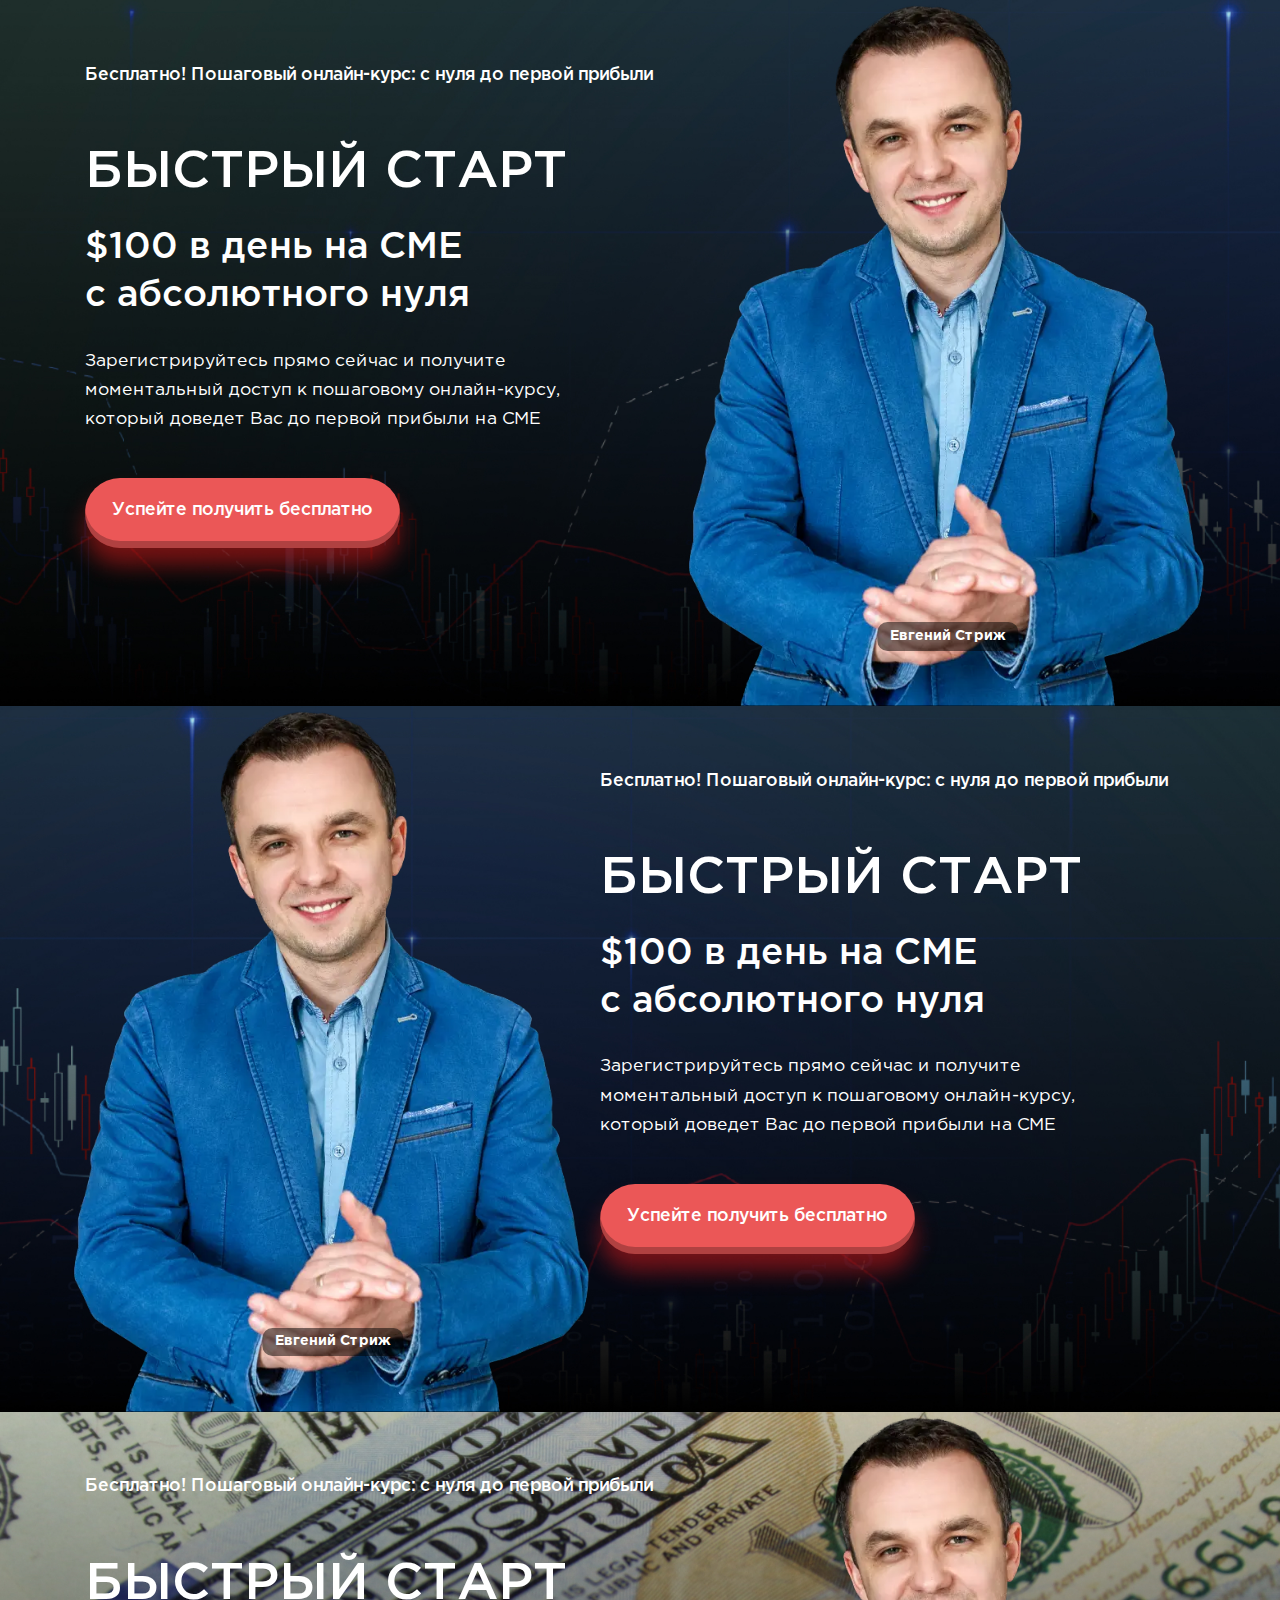
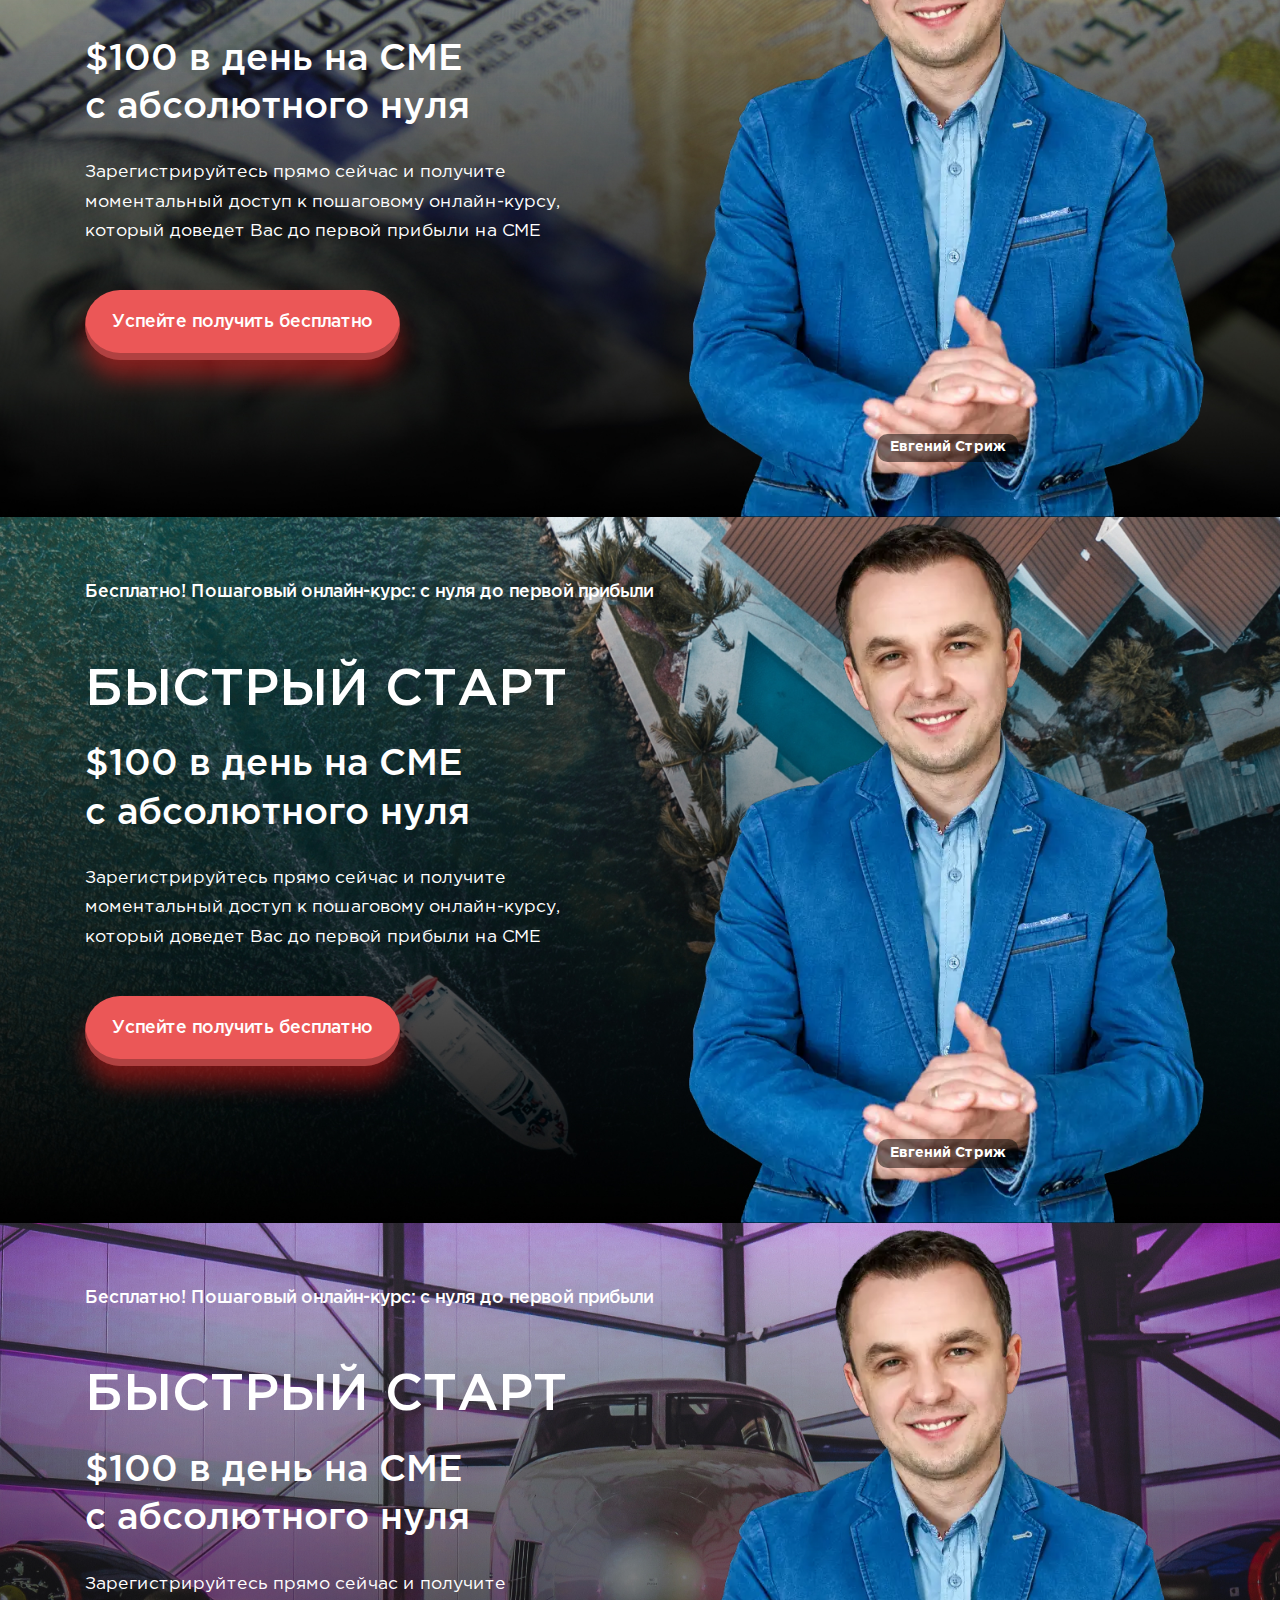
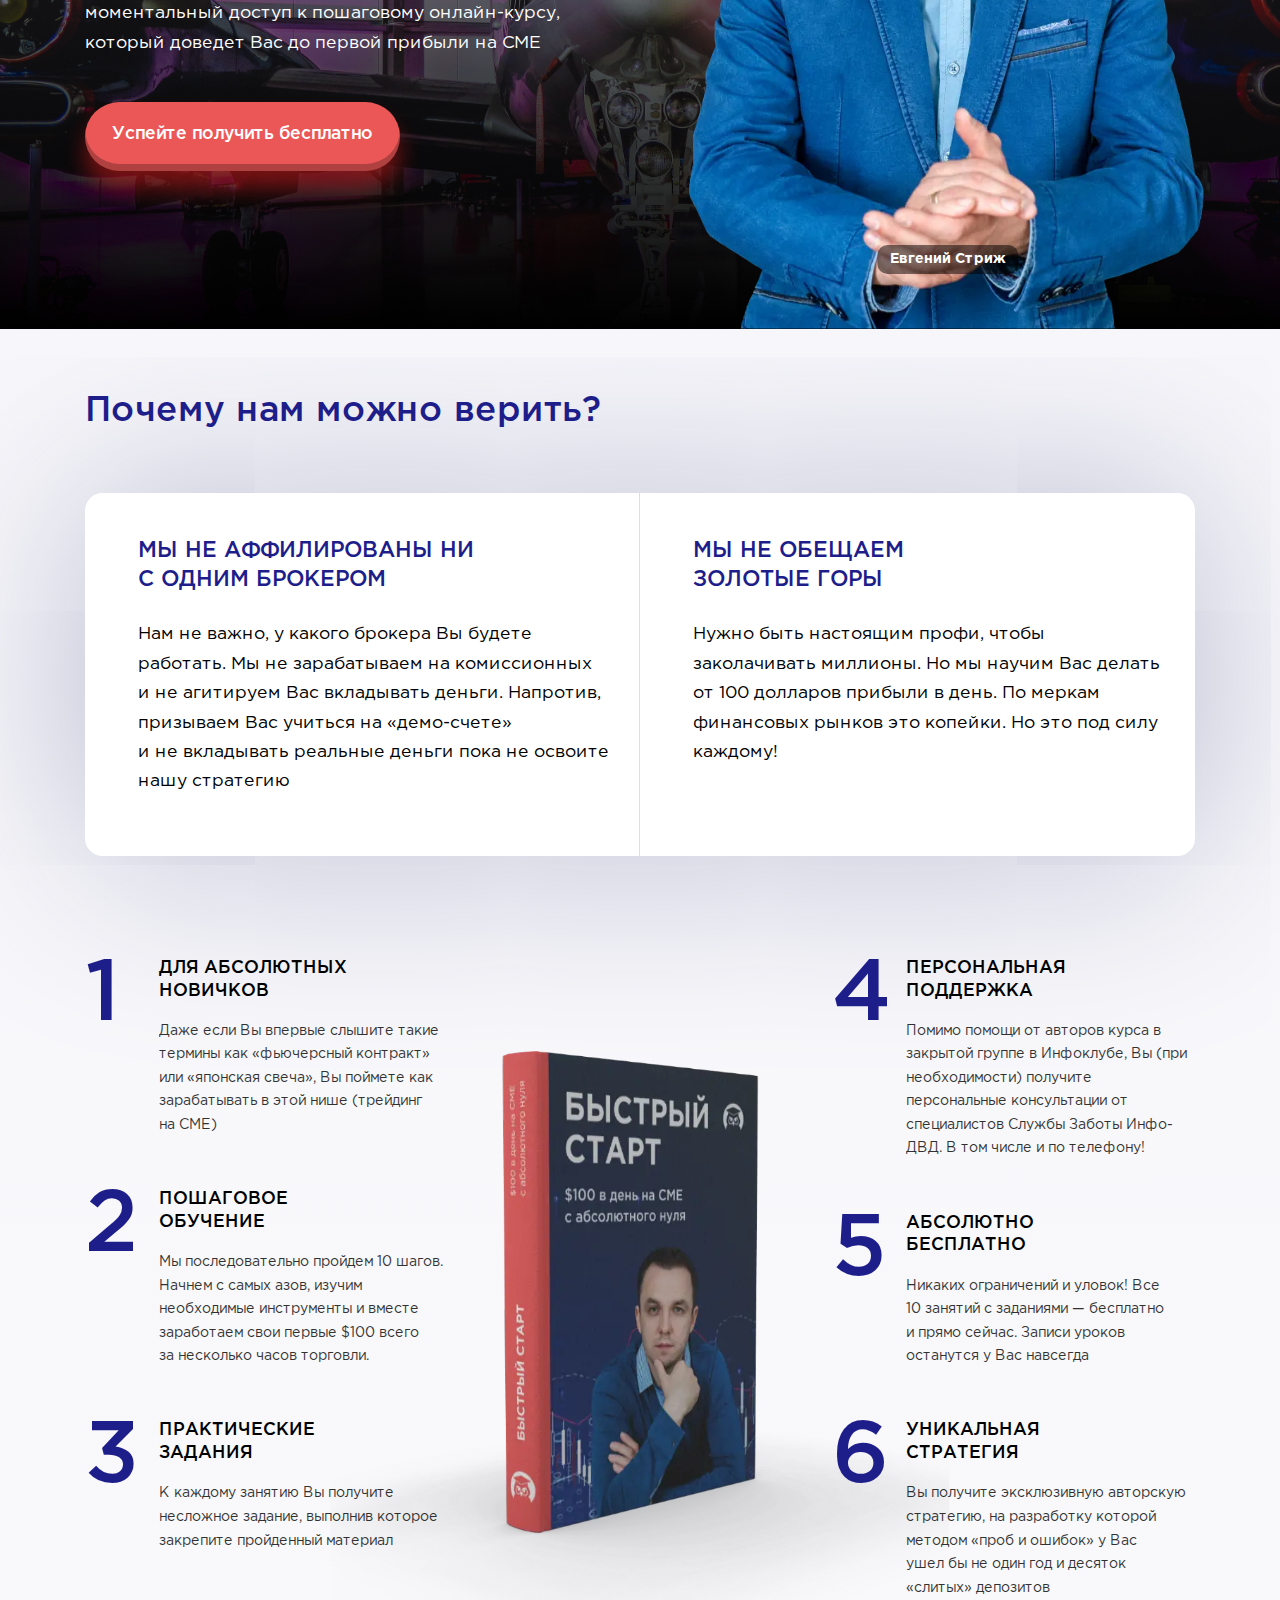
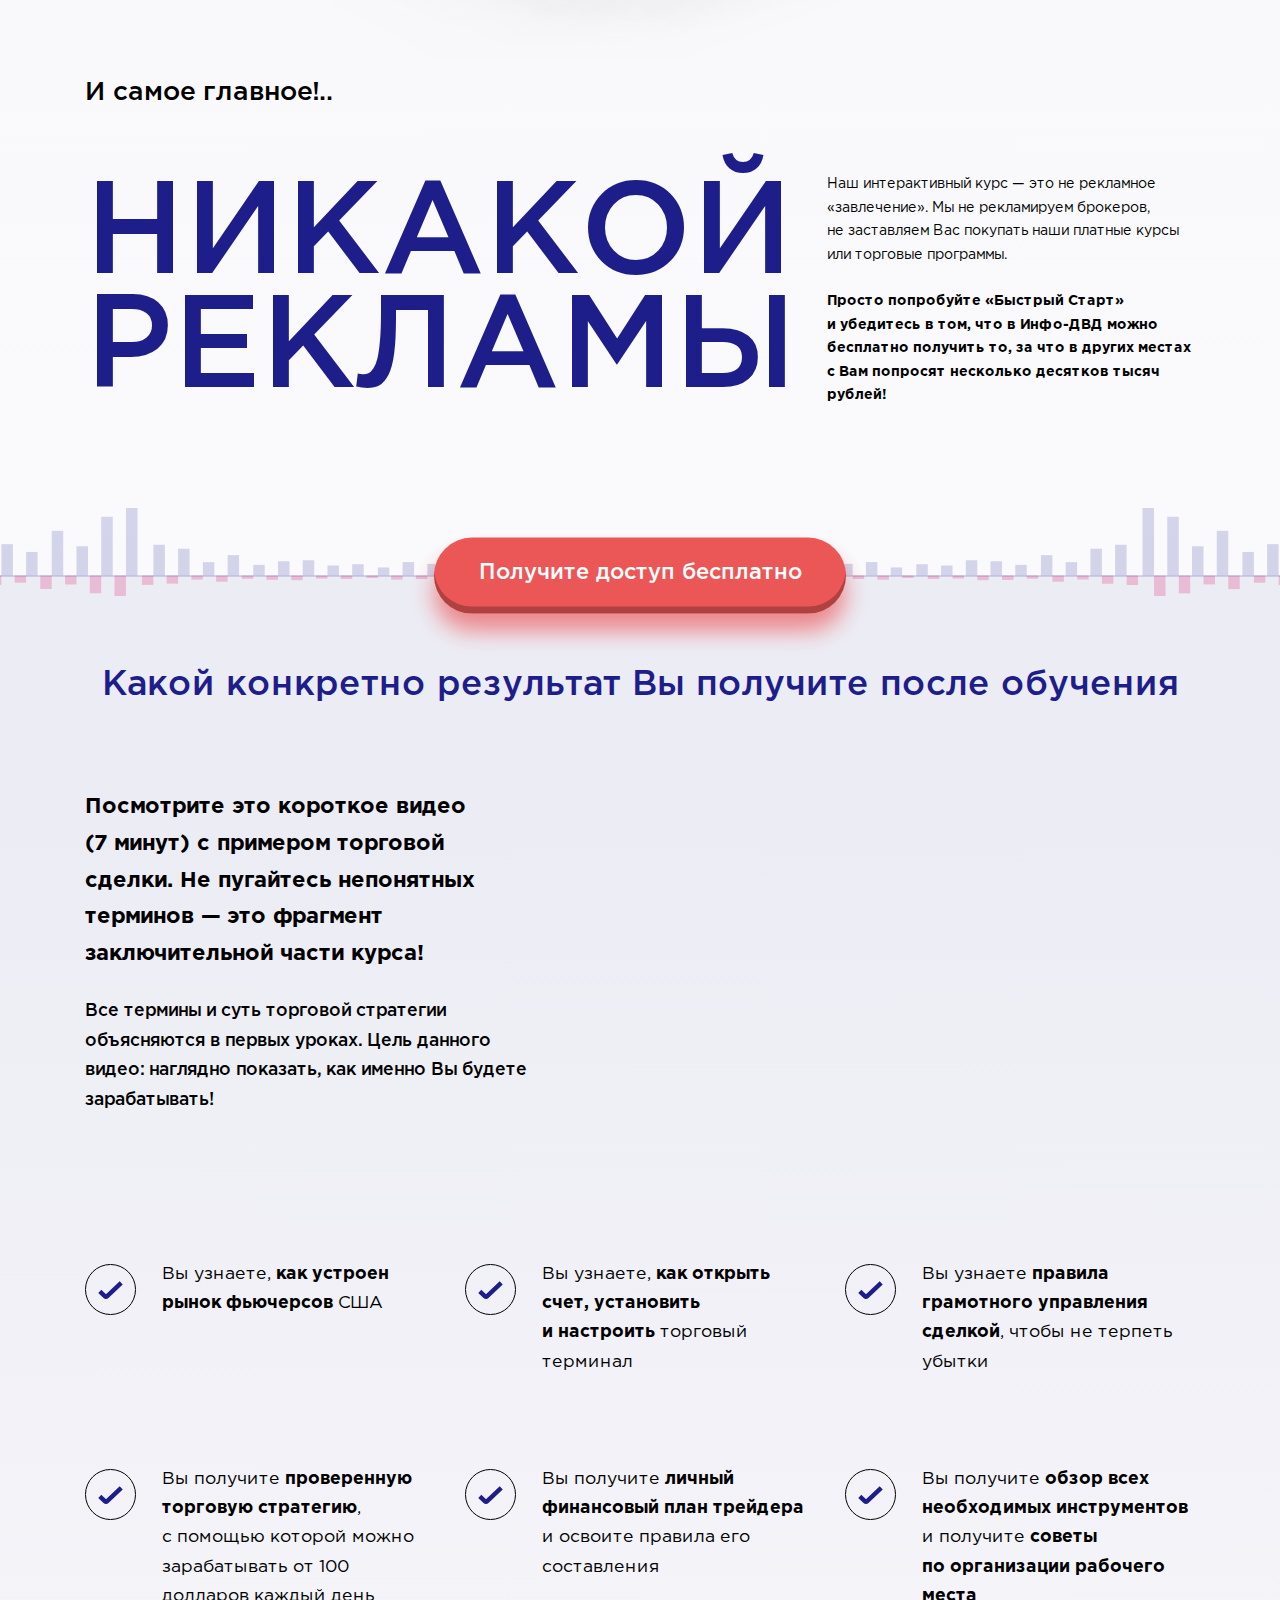
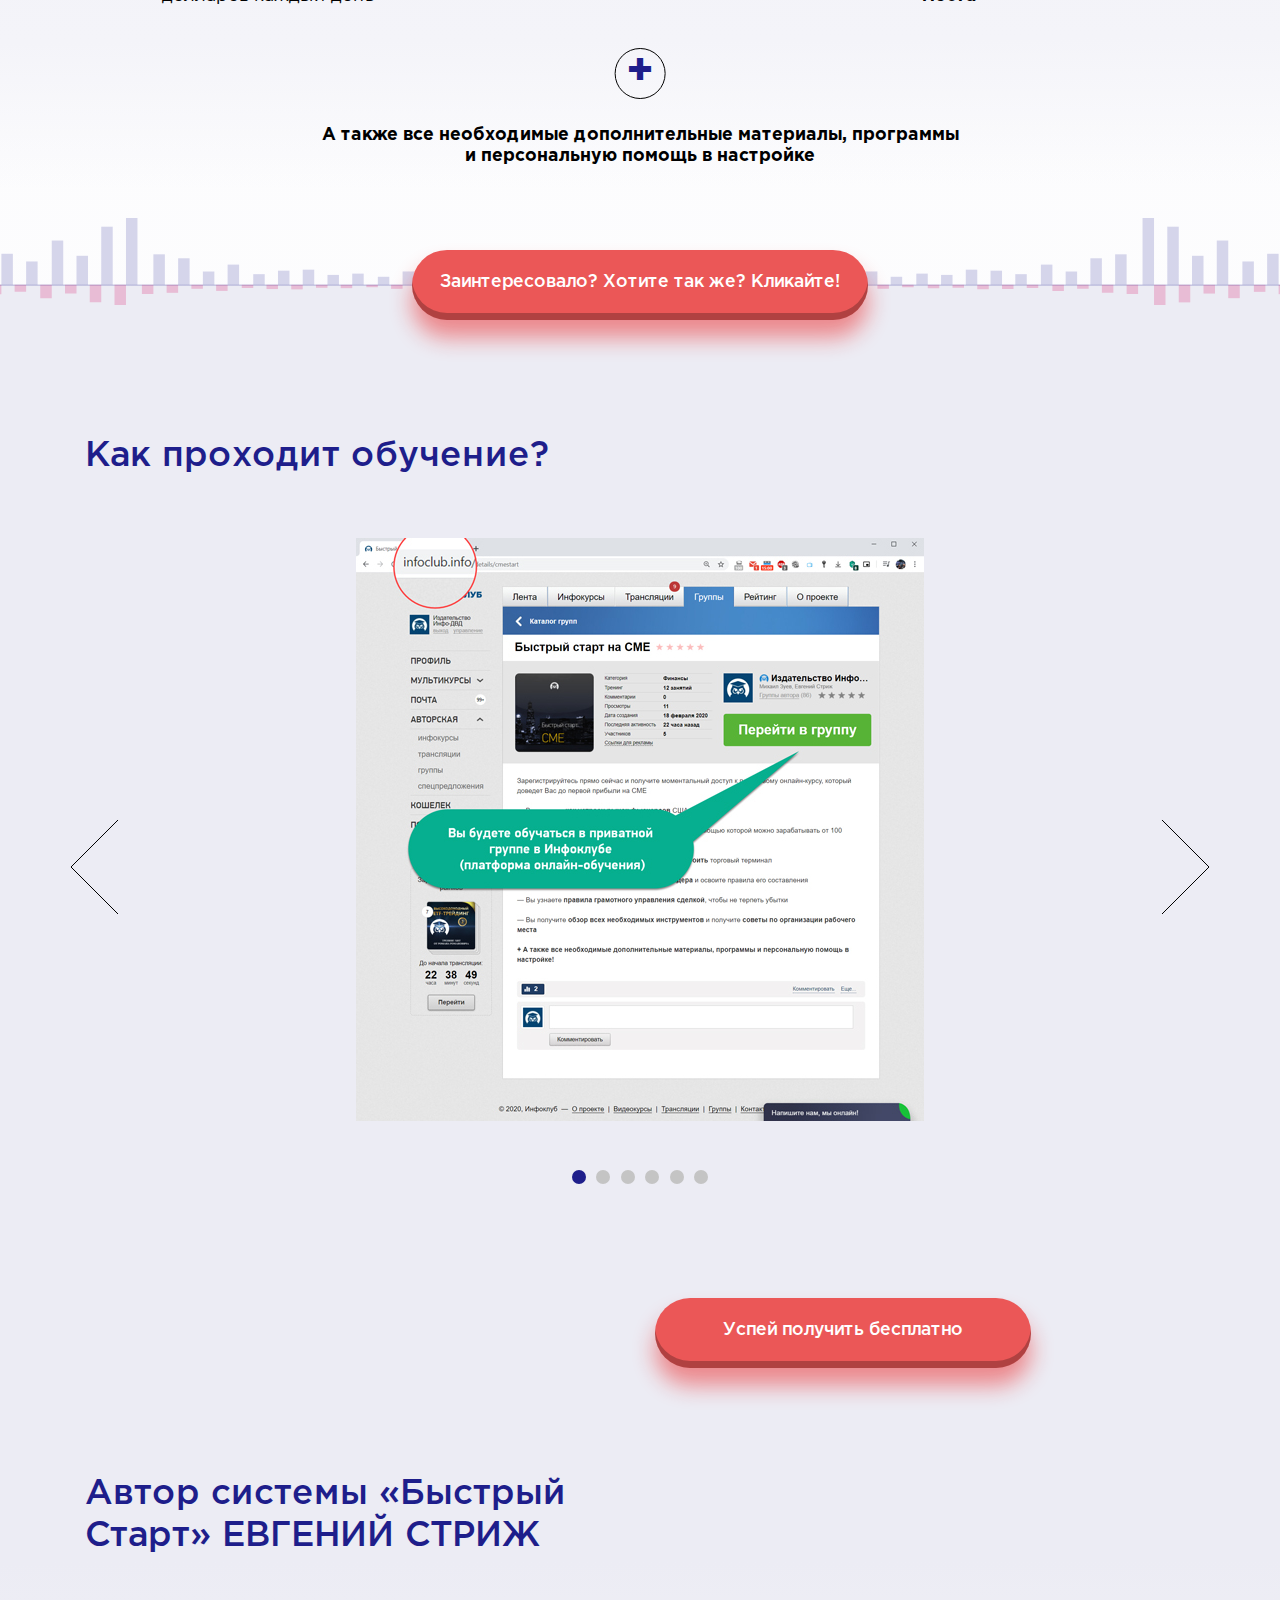
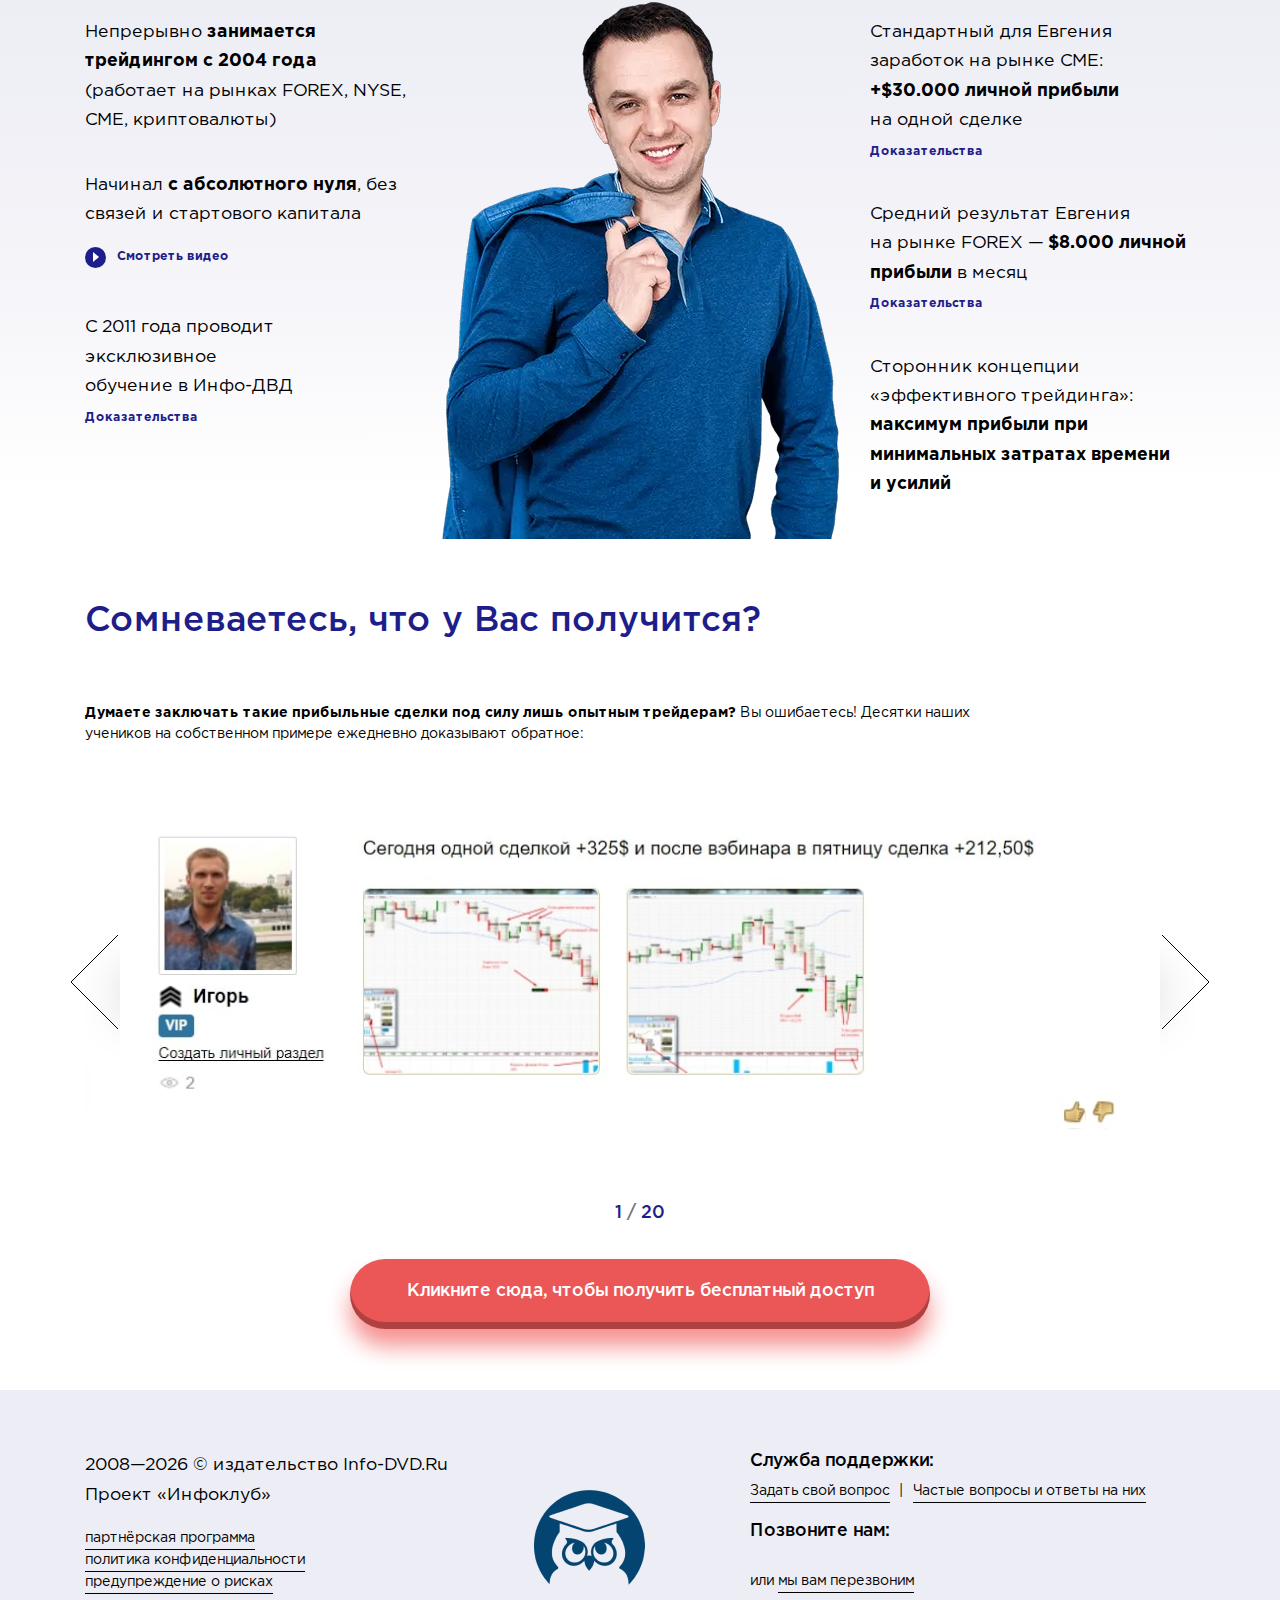
==== commit c059c478: "edit arrorw  top" ====
--- a/public/index.html
+++ b/public/index.html
@@ -444,7 +444,7 @@
 						<div class="s-rews__slide"><a class="s-rews__img-wrap" href="img/@2x/mage20.jpg" data-fancybox="gal-rew"><img class="res-i" src="#" data-lazy="img/rew/mage20.jpg" alt=""/></a>
 						</div>
 					</div>
-					<div class="pagingInfo text-center h6 text-primary"></div>
+					<div class="pagingInfo text-center h6 text-primary mt-3"></div>
 					<button class="s-rews__btn btn lb_target" type="button">Кликните сюда, чтобы получить бесплатный доступ
 					</button>
 				</div>
--- a/public/css/main.min.css
+++ b/public/css/main.min.css
@@ -1 +1 @@
-@font-face{font-family:roboto;font-style:normal;font-weight:400;font-display:block;src:url(../fonts/GothamPro/GothamPro.woff2) format("woff2"),url(../fonts/GothamPro/GothamPro.woff) format("woff")}@font-face{font-family:roboto;font-style:normal;font-weight:700;font-display:block;src:url(../fonts/GothamPro-Bold/GothamPro-Bold.woff2) format("woff2"),url(../fonts/GothamPro-Bold/GothamPro-Bold.woff) format("woff")}@font-face{font-family:roboto;font-style:normal;font-weight:500;font-display:block;src:url(../fonts/GothamPro-Medium/GothamPro-Medium.woff2) format("woff2"),url(../fonts/GothamPro-Medium/GothamPro-Medium.woff) format("woff")}.icon{display:inline-block;width:1em;height:1em;fill:currentColor}.icon-check{font-size:2.7rem;width:1em}:root{--blue:#007bff;--indigo:#6610f2;--purple:#6f42c1;--pink:#e83e8c;--red:#eb5757;--orange:#fd7e14;--yellow:#ffc107;--green:#28a745;--teal:#20c997;--cyan:#17a2b8;--white:#fff;--gray:#6c757d;--gray-dark:#343a40;--primary:#1e1e8b;--secondary:#6c757d;--success:#28a745;--info:#17a2b8;--warning:#ffc107;--danger:#eb5757;--light:#f8f9fa;--dark:rgba(0, 0, 0, 0.8);--breakpoint-xs:0;--breakpoint-sm:576px;--breakpoint-md:768px;--breakpoint-lg:992px;--breakpoint-xl:1200px;--breakpoint-xxl:1440px;--font-family-sans-serif:"roboto",-apple-system,BlinkMacSystemFont,"Segoe UI",Roboto,"Helvetica Neue",Arial,"Noto Sans",sans-serif,"Apple Color Emoji","Segoe UI Emoji","Segoe UI Symbol","Noto Color Emoji";--font-family-monospace:SFMono-Regular,Menlo,Monaco,Consolas,"Liberation Mono","Courier New",monospace}*,::after,::before{-webkit-box-sizing:border-box;box-sizing:border-box}html{font-family:sans-serif;line-height:1.15;-webkit-text-size-adjust:100%;-webkit-tap-highlight-color:transparent;-webkit-font-smoothing:antialiased;-webkit-overflow-scrolling:touch}article,aside,figcaption,figure,footer,header,hgroup,main,nav,section{display:block}body{margin:0;font-family:roboto,-apple-system,BlinkMacSystemFont,"Segoe UI",Roboto,"Helvetica Neue",Arial,"Noto Sans",sans-serif,"Apple Color Emoji","Segoe UI Emoji","Segoe UI Symbol","Noto Color Emoji";font-weight:400;line-height:1.5;color:#000;text-align:left;background-color:#fff;min-width:320px;position:relative;background-image:-o-linear-gradient(270.11deg,#ececf4 -66.11%,#f4f4f9 20.98%,rgba(250,250,252,0) 84.38%);background-image:linear-gradient(179.89deg,#ececf4 -66.11%,#f4f4f9 20.98%,rgba(250,250,252,0) 84.38%)}[tabindex="-1"]:focus:not(:focus-visible){outline:0!important}hr{-webkit-box-sizing:content-box;box-sizing:content-box;height:0;overflow:visible}h1,h2,h3,h4,h5,h6{margin-top:0}dl,ol,p,ul{margin-top:0;margin-bottom:1rem}abbr[data-original-title],abbr[title]{text-decoration:underline;-webkit-text-decoration:underline dotted;text-decoration:underline dotted;cursor:help;border-bottom:0;-webkit-text-decoration-skip-ink:none;text-decoration-skip-ink:none}address{margin-bottom:1rem;font-style:normal;line-height:inherit}ol ol,ol ul,ul ol,ul ul{margin-bottom:0}dt{font-weight:700}dd{margin-bottom:.5rem;margin-left:0}blockquote,figure{margin:0 0 1rem}b,strong{font-weight:bolder}sub,sup{position:relative;font-size:75%;line-height:0;vertical-align:baseline}sub{bottom:-.25em}sup{top:-.5em}a{color:#1e1e8b;text-decoration:none;background-color:transparent}a:hover{color:#10104c;text-decoration:underline}a:not([href]),a:not([href]):hover{color:inherit;text-decoration:none}code,kbd,pre,samp{font-family:SFMono-Regular,Menlo,Monaco,Consolas,"Liberation Mono","Courier New",monospace;font-size:1em}pre{margin-top:0;margin-bottom:1rem;overflow:auto}img{vertical-align:middle;border-style:none}svg{overflow:hidden;vertical-align:middle}table{border-collapse:collapse}caption{padding-top:.75rem;padding-bottom:.75rem;color:#6c757d;text-align:left;caption-side:bottom}th{text-align:inherit}label{display:inline-block;margin-bottom:.5rem}button{border-radius:0}button:focus{outline:dotted 1px;outline:-webkit-focus-ring-color auto 5px}button,input,optgroup,select,textarea{margin:0;font-family:inherit;font-size:inherit;line-height:inherit}button,input{overflow:visible}button,select{text-transform:none}select{word-wrap:normal}[type=button],[type=reset],[type=submit],button{-webkit-appearance:button}[type=button]:not(:disabled),[type=reset]:not(:disabled),[type=submit]:not(:disabled),button:not(:disabled){cursor:pointer}[type=button]::-moz-focus-inner,[type=reset]::-moz-focus-inner,[type=submit]::-moz-focus-inner,button::-moz-focus-inner{padding:0;border-style:none}input[type=checkbox],input[type=radio]{-webkit-box-sizing:border-box;box-sizing:border-box;padding:0}input[type=date],input[type=datetime-local],input[type=month],input[type=time]{-webkit-appearance:listbox}textarea{overflow:auto;resize:vertical}fieldset{min-width:0;padding:0;margin:0;border:0}legend{display:block;width:100%;max-width:100%;padding:0;margin-bottom:.5rem;font-size:1.5rem;line-height:inherit;color:inherit;white-space:normal}progress{vertical-align:baseline}[type=number]::-webkit-inner-spin-button,[type=number]::-webkit-outer-spin-button{height:auto}[type=search]{outline-offset:-2px;-webkit-appearance:none}[type=search]::-webkit-search-decoration{-webkit-appearance:none}::-webkit-file-upload-button{font:inherit;-webkit-appearance:button}output{display:inline-block}summary{display:list-item;cursor:pointer}template{display:none}[hidden]{display:none!important}.foot__txt--h6,.h1,.h2,.h3,.h4,.h5,.h6,.header,.header__lg-text,.s-author p,.s-result p,.s-result__col,.s-result__footer,.s-result__title,.s-steps__title,.s-why p,.s-why__title,.section-title,h1,h2,h3,h4,h5,h6{margin-bottom:.5rem;font-weight:500;line-height:1.2}.h1,.header__lg-text,h1{font-size:3.75rem}.h2,.section-title,h2{font-size:2.5rem}.h3,h3{font-size:1.75rem}.h4,h4{font-size:1.5rem}.h5,.s-result__title,.s-why__title,h5{font-size:1.5625rem}.foot__txt--h6,.h6,.header,.s-author p,.s-result p,.s-result__col,.s-result__footer,.s-steps__title,.s-why p,h6{font-size:1.25rem}.lead{font-size:1.25rem;font-weight:300}.display-1{font-size:9.375rem;font-weight:300;line-height:1.2}.display-2{font-size:6.25rem;font-weight:300;line-height:1.2}.display-3{font-size:4.5rem;font-weight:300;line-height:1.2}.display-4{font-size:3.5rem;font-weight:300;line-height:1.2}hr{margin-top:1rem;margin-bottom:1rem;border:0;border-top:1px solid rgba(0,0,0,.1)}.small,small{font-size:80%;font-weight:400}.mark,mark{padding:.2em;background-color:#fcf8e3}.list-inline,.list-unstyled{padding-left:0;list-style:none}.list-inline-item{display:inline-block}.list-inline-item:not(:last-child){margin-right:.5rem}.initialism{font-size:90%;text-transform:uppercase}.blockquote{margin-bottom:1rem;font-size:1.25rem}.blockquote-footer{display:block;font-size:80%;color:#6c757d}.blockquote-footer::before{content:"\2014\00A0"}.container{width:100%;padding-right:15px;padding-left:15px;margin-right:auto;margin-left:auto;max-width:480px;max-width:480px}.container-fluid,.container-lg,.container-md,.container-sm,.container-xl,.container-xs,.container-xxl{width:100%;padding-right:15px;padding-left:15px;margin-right:auto;margin-left:auto}.row{display:-webkit-box;display:-ms-flexbox;display:flex;-ms-flex-wrap:wrap;flex-wrap:wrap;margin-right:-15px;margin-left:-15px}.no-gutters{margin-right:0;margin-left:0}.no-gutters>.col,.no-gutters>[class*=col-]{padding-right:0;padding-left:0}.col,.col-1,.col-10,.col-11,.col-12,.col-2,.col-3,.col-4,.col-5,.col-6,.col-7,.col-8,.col-9,.col-auto,.col-lg,.col-lg-1,.col-lg-10,.col-lg-11,.col-lg-12,.col-lg-2,.col-lg-3,.col-lg-4,.col-lg-5,.col-lg-6,.col-lg-7,.col-lg-8,.col-lg-9,.col-lg-auto,.col-md,.col-md-1,.col-md-10,.col-md-11,.col-md-12,.col-md-2,.col-md-3,.col-md-4,.col-md-5,.col-md-6,.col-md-7,.col-md-8,.col-md-9,.col-md-auto,.col-sm,.col-sm-1,.col-sm-10,.col-sm-11,.col-sm-12,.col-sm-2,.col-sm-3,.col-sm-4,.col-sm-5,.col-sm-6,.col-sm-7,.col-sm-8,.col-sm-9,.col-sm-auto,.col-xl,.col-xl-1,.col-xl-10,.col-xl-11,.col-xl-12,.col-xl-2,.col-xl-3,.col-xl-4,.col-xl-5,.col-xl-6,.col-xl-7,.col-xl-8,.col-xl-9,.col-xl-auto,.col-xxl,.col-xxl-1,.col-xxl-10,.col-xxl-11,.col-xxl-12,.col-xxl-2,.col-xxl-3,.col-xxl-4,.col-xxl-5,.col-xxl-6,.col-xxl-7,.col-xxl-8,.col-xxl-9,.col-xxl-auto{position:relative;width:100%;padding-right:15px;padding-left:15px}.col{-ms-flex-preferred-size:0;flex-basis:0;-webkit-box-flex:1;-ms-flex-positive:1;flex-grow:1;max-width:100%}.row-cols-1>*{-webkit-box-flex:0;-ms-flex:0 0 100%;flex:0 0 100%;max-width:100%}.row-cols-2>*{-webkit-box-flex:0;-ms-flex:0 0 50%;flex:0 0 50%;max-width:50%}.row-cols-3>*{-webkit-box-flex:0;-ms-flex:0 0 33.33333%;flex:0 0 33.33333%;max-width:33.33333%}.row-cols-4>*{-webkit-box-flex:0;-ms-flex:0 0 25%;flex:0 0 25%;max-width:25%}.row-cols-5>*{-webkit-box-flex:0;-ms-flex:0 0 20%;flex:0 0 20%;max-width:20%}.row-cols-6>*{-webkit-box-flex:0;-ms-flex:0 0 16.66667%;flex:0 0 16.66667%;max-width:16.66667%}.col-auto{-webkit-box-flex:0;-ms-flex:0 0 auto;flex:0 0 auto;width:auto;max-width:100%}.col-1{-webkit-box-flex:0;-ms-flex:0 0 8.33333%;flex:0 0 8.33333%;max-width:8.33333%}.col-2{-webkit-box-flex:0;-ms-flex:0 0 16.66667%;flex:0 0 16.66667%;max-width:16.66667%}.col-3{-webkit-box-flex:0;-ms-flex:0 0 25%;flex:0 0 25%;max-width:25%}.col-4{-webkit-box-flex:0;-ms-flex:0 0 33.33333%;flex:0 0 33.33333%;max-width:33.33333%}.col-5{-webkit-box-flex:0;-ms-flex:0 0 41.66667%;flex:0 0 41.66667%;max-width:41.66667%}.col-6{-webkit-box-flex:0;-ms-flex:0 0 50%;flex:0 0 50%;max-width:50%}.col-7{-webkit-box-flex:0;-ms-flex:0 0 58.33333%;flex:0 0 58.33333%;max-width:58.33333%}.col-8{-webkit-box-flex:0;-ms-flex:0 0 66.66667%;flex:0 0 66.66667%;max-width:66.66667%}.col-9{-webkit-box-flex:0;-ms-flex:0 0 75%;flex:0 0 75%;max-width:75%}.col-10{-webkit-box-flex:0;-ms-flex:0 0 83.33333%;flex:0 0 83.33333%;max-width:83.33333%}.col-11{-webkit-box-flex:0;-ms-flex:0 0 91.66667%;flex:0 0 91.66667%;max-width:91.66667%}.col-12{-webkit-box-flex:0;-ms-flex:0 0 100%;flex:0 0 100%;max-width:100%}.order-first{-webkit-box-ordinal-group:0;-ms-flex-order:-1;order:-1}.order-last{-webkit-box-ordinal-group:14;-ms-flex-order:13;order:13}.order-0{-webkit-box-ordinal-group:1;-ms-flex-order:0;order:0}.order-1{-webkit-box-ordinal-group:2;-ms-flex-order:1;order:1}.order-2{-webkit-box-ordinal-group:3;-ms-flex-order:2;order:2}.order-3{-webkit-box-ordinal-group:4;-ms-flex-order:3;order:3}.order-4{-webkit-box-ordinal-group:5;-ms-flex-order:4;order:4}.order-5{-webkit-box-ordinal-group:6;-ms-flex-order:5;order:5}.order-6{-webkit-box-ordinal-group:7;-ms-flex-order:6;order:6}.order-7{-webkit-box-ordinal-group:8;-ms-flex-order:7;order:7}.order-8{-webkit-box-ordinal-group:9;-ms-flex-order:8;order:8}.order-9{-webkit-box-ordinal-group:10;-ms-flex-order:9;order:9}.order-10{-webkit-box-ordinal-group:11;-ms-flex-order:10;order:10}.order-11{-webkit-box-ordinal-group:12;-ms-flex-order:11;order:11}.order-12{-webkit-box-ordinal-group:13;-ms-flex-order:12;order:12}.offset-1{margin-left:8.33333%}.offset-2{margin-left:16.66667%}.offset-3{margin-left:25%}.offset-4{margin-left:33.33333%}.offset-5{margin-left:41.66667%}.offset-6{margin-left:50%}.offset-7{margin-left:58.33333%}.offset-8{margin-left:66.66667%}.offset-9{margin-left:75%}.offset-10{margin-left:83.33333%}.offset-11{margin-left:91.66667%}.btn,.btn-danger,.header__btn,.s-not__btn,.s-result__btn,.s-rews__btn,.s-training__btn{display:inline-block;font-weight:400;color:#000;text-align:center;vertical-align:middle;cursor:pointer;-webkit-user-select:none;-moz-user-select:none;-ms-user-select:none;user-select:none;background-color:transparent;border:1px solid transparent;padding:1.745rem .75rem;font-size:1.25rem;line-height:1.2;border-radius:6.25rem;-webkit-transition:color .15s ease-in-out,background-color .15s ease-in-out,border-color .15s ease-in-out,-webkit-box-shadow .15s ease-in-out;transition:color .15s ease-in-out,background-color .15s ease-in-out,border-color .15s ease-in-out,box-shadow .15s ease-in-out,-webkit-box-shadow .15s ease-in-out;-o-transition:color .15s ease-in-out,background-color .15s ease-in-out,border-color .15s ease-in-out,box-shadow .15s ease-in-out}.btn-danger:hover,.btn:hover,.header__btn:hover,.s-not__btn:hover,.s-result__btn:hover,.s-rews__btn:hover,.s-training__btn:hover{color:#000;text-decoration:none}.btn-danger:focus,.btn.focus,.btn:focus,.focus.btn-danger,.focus.header__btn,.focus.s-not__btn,.focus.s-result__btn,.focus.s-rews__btn,.focus.s-training__btn,.header__btn:focus,.s-not__btn:focus,.s-result__btn:focus,.s-rews__btn:focus,.s-training__btn:focus{outline:0;-webkit-box-shadow:0 0 0 .2rem rgba(30,30,139,.25);box-shadow:0 0 0 .2rem rgba(30,30,139,.25)}.btn-danger:disabled,.btn.disabled,.btn:disabled,.disabled.btn-danger,.disabled.header__btn,.disabled.s-not__btn,.disabled.s-result__btn,.disabled.s-rews__btn,.disabled.s-training__btn,.header__btn:disabled,.s-not__btn:disabled,.s-result__btn:disabled,.s-rews__btn:disabled,.s-training__btn:disabled{opacity:.65}a.btn.disabled,a.disabled.btn-danger,a.disabled.header__btn,a.disabled.s-not__btn,a.disabled.s-result__btn,a.disabled.s-rews__btn,a.disabled.s-training__btn,fieldset:disabled a.btn,fieldset:disabled a.btn-danger,fieldset:disabled a.header__btn,fieldset:disabled a.s-not__btn,fieldset:disabled a.s-result__btn,fieldset:disabled a.s-rews__btn,fieldset:disabled a.s-training__btn{pointer-events:none}.btn-primary{color:#fff;background-color:#1e1e8b;border-color:#1e1e8b}.btn-primary:hover{color:#fff;background-color:#17176c;border-color:#151561}.btn-primary.focus,.btn-primary:focus{color:#fff;background-color:#17176c;border-color:#151561;-webkit-box-shadow:0 0 0 .2rem rgba(64,64,156,.5);box-shadow:0 0 0 .2rem rgba(64,64,156,.5)}.btn-primary.disabled,.btn-primary:disabled{color:#fff;background-color:#1e1e8b;border-color:#1e1e8b}.btn-primary:not(:disabled):not(.disabled).active,.btn-primary:not(:disabled):not(.disabled):active,.show>.btn-primary.dropdown-toggle{color:#fff;background-color:#151561;border-color:#131357}.btn-primary:not(:disabled):not(.disabled).active:focus,.btn-primary:not(:disabled):not(.disabled):active:focus,.show>.btn-primary.dropdown-toggle:focus{-webkit-box-shadow:0 0 0 .2rem rgba(64,64,156,.5);box-shadow:0 0 0 .2rem rgba(64,64,156,.5)}.btn-secondary{color:#fff;background-color:#6c757d;border-color:#6c757d}.btn-secondary:hover{color:#fff;background-color:#5a6268;border-color:#545b62}.btn-secondary.focus,.btn-secondary:focus{color:#fff;background-color:#5a6268;border-color:#545b62;-webkit-box-shadow:0 0 0 .2rem rgba(130,138,145,.5);box-shadow:0 0 0 .2rem rgba(130,138,145,.5)}.btn-secondary.disabled,.btn-secondary:disabled{color:#fff;background-color:#6c757d;border-color:#6c757d}.btn-secondary:not(:disabled):not(.disabled).active,.btn-secondary:not(:disabled):not(.disabled):active,.show>.btn-secondary.dropdown-toggle{color:#fff;background-color:#545b62;border-color:#4e555b}.btn-secondary:not(:disabled):not(.disabled).active:focus,.btn-secondary:not(:disabled):not(.disabled):active:focus,.show>.btn-secondary.dropdown-toggle:focus{-webkit-box-shadow:0 0 0 .2rem rgba(130,138,145,.5);box-shadow:0 0 0 .2rem rgba(130,138,145,.5)}.btn-success{color:#fff;background-color:#28a745;border-color:#28a745}.btn-success:hover{color:#fff;background-color:#218838;border-color:#1e7e34}.btn-success.focus,.btn-success:focus{color:#fff;background-color:#218838;border-color:#1e7e34;-webkit-box-shadow:0 0 0 .2rem rgba(72,180,97,.5);box-shadow:0 0 0 .2rem rgba(72,180,97,.5)}.btn-success.disabled,.btn-success:disabled{color:#fff;background-color:#28a745;border-color:#28a745}.btn-success:not(:disabled):not(.disabled).active,.btn-success:not(:disabled):not(.disabled):active,.show>.btn-success.dropdown-toggle{color:#fff;background-color:#1e7e34;border-color:#1c7430}.btn-success:not(:disabled):not(.disabled).active:focus,.btn-success:not(:disabled):not(.disabled):active:focus,.show>.btn-success.dropdown-toggle:focus{-webkit-box-shadow:0 0 0 .2rem rgba(72,180,97,.5);box-shadow:0 0 0 .2rem rgba(72,180,97,.5)}.btn-info{color:#fff;background-color:#17a2b8;border-color:#17a2b8}.btn-info:hover{color:#fff;background-color:#138496;border-color:#117a8b}.btn-info.focus,.btn-info:focus{color:#fff;background-color:#138496;border-color:#117a8b;-webkit-box-shadow:0 0 0 .2rem rgba(58,176,195,.5);box-shadow:0 0 0 .2rem rgba(58,176,195,.5)}.btn-info.disabled,.btn-info:disabled{color:#fff;background-color:#17a2b8;border-color:#17a2b8}.btn-info:not(:disabled):not(.disabled).active,.btn-info:not(:disabled):not(.disabled):active,.show>.btn-info.dropdown-toggle{color:#fff;background-color:#117a8b;border-color:#10707f}.btn-info:not(:disabled):not(.disabled).active:focus,.btn-info:not(:disabled):not(.disabled):active:focus,.show>.btn-info.dropdown-toggle:focus{-webkit-box-shadow:0 0 0 .2rem rgba(58,176,195,.5);box-shadow:0 0 0 .2rem rgba(58,176,195,.5)}.btn-warning{color:#212529;background-color:#ffc107;border-color:#ffc107}.btn-warning:hover{color:#212529;background-color:#e0a800;border-color:#d39e00}.btn-warning.focus,.btn-warning:focus{color:#212529;background-color:#e0a800;border-color:#d39e00;-webkit-box-shadow:0 0 0 .2rem rgba(222,170,12,.5);box-shadow:0 0 0 .2rem rgba(222,170,12,.5)}.btn-warning.disabled,.btn-warning:disabled{color:#212529;background-color:#ffc107;border-color:#ffc107}.btn-warning:not(:disabled):not(.disabled).active,.btn-warning:not(:disabled):not(.disabled):active,.show>.btn-warning.dropdown-toggle{color:#212529;background-color:#d39e00;border-color:#c69500}.btn-warning:not(:disabled):not(.disabled).active:focus,.btn-warning:not(:disabled):not(.disabled):active:focus,.show>.btn-warning.dropdown-toggle:focus{-webkit-box-shadow:0 0 0 .2rem rgba(222,170,12,.5);box-shadow:0 0 0 .2rem rgba(222,170,12,.5)}.btn-danger,.header__btn,.s-not__btn,.s-result__btn,.s-rews__btn,.s-training__btn{color:#fff;background-color:#eb5757}.btn-danger:hover,.header__btn:hover,.s-not__btn:hover,.s-result__btn:hover,.s-rews__btn:hover,.s-training__btn:hover{color:#fff;background-color:#e73535;border-color:#e62929}.btn-danger.focus,.btn-danger:focus,.focus.header__btn,.focus.s-not__btn,.focus.s-result__btn,.focus.s-rews__btn,.focus.s-training__btn,.header__btn:focus,.s-not__btn:focus,.s-result__btn:focus,.s-rews__btn:focus,.s-training__btn:focus{color:#fff;background-color:#e73535;border-color:#e62929;-webkit-box-shadow:0 0 0 .2rem rgba(238,112,112,.5);box-shadow:0 0 0 .2rem rgba(238,112,112,.5)}.btn-danger.disabled,.btn-danger:disabled,.disabled.header__btn,.disabled.s-not__btn,.disabled.s-result__btn,.disabled.s-rews__btn,.disabled.s-training__btn,.header__btn:disabled,.s-not__btn:disabled,.s-result__btn:disabled,.s-rews__btn:disabled,.s-training__btn:disabled{color:#fff;background-color:#eb5757;border-color:#eb5757}.btn-danger:not(:disabled):not(.disabled).active,.btn-danger:not(:disabled):not(.disabled):active,.header__btn:not(:disabled):not(.disabled).active,.header__btn:not(:disabled):not(.disabled):active,.s-not__btn:not(:disabled):not(.disabled).active,.s-not__btn:not(:disabled):not(.disabled):active,.s-result__btn:not(:disabled):not(.disabled).active,.s-result__btn:not(:disabled):not(.disabled):active,.s-rews__btn:not(:disabled):not(.disabled).active,.s-rews__btn:not(:disabled):not(.disabled):active,.s-training__btn:not(:disabled):not(.disabled).active,.s-training__btn:not(:disabled):not(.disabled):active,.show>.btn-danger.dropdown-toggle,.show>.dropdown-toggle.header__btn,.show>.dropdown-toggle.s-not__btn,.show>.dropdown-toggle.s-result__btn,.show>.dropdown-toggle.s-rews__btn,.show>.dropdown-toggle.s-training__btn{color:#fff;background-color:#e62929;border-color:#e41e1e}.btn-danger:not(:disabled):not(.disabled).active:focus,.btn-danger:not(:disabled):not(.disabled):active:focus,.header__btn:not(:disabled):not(.disabled).active:focus,.header__btn:not(:disabled):not(.disabled):active:focus,.s-not__btn:not(:disabled):not(.disabled).active:focus,.s-not__btn:not(:disabled):not(.disabled):active:focus,.s-result__btn:not(:disabled):not(.disabled).active:focus,.s-result__btn:not(:disabled):not(.disabled):active:focus,.s-rews__btn:not(:disabled):not(.disabled).active:focus,.s-rews__btn:not(:disabled):not(.disabled):active:focus,.s-training__btn:not(:disabled):not(.disabled).active:focus,.s-training__btn:not(:disabled):not(.disabled):active:focus,.show>.btn-danger.dropdown-toggle:focus,.show>.dropdown-toggle.header__btn:focus,.show>.dropdown-toggle.s-not__btn:focus,.show>.dropdown-toggle.s-result__btn:focus,.show>.dropdown-toggle.s-rews__btn:focus,.show>.dropdown-toggle.s-training__btn:focus{-webkit-box-shadow:0 0 0 .2rem rgba(238,112,112,.5);box-shadow:0 0 0 .2rem rgba(238,112,112,.5)}.btn-light{color:#212529;background-color:#f8f9fa;border-color:#f8f9fa}.btn-light:hover{color:#212529;background-color:#e2e6ea;border-color:#dae0e5}.btn-light.focus,.btn-light:focus{color:#212529;background-color:#e2e6ea;border-color:#dae0e5;-webkit-box-shadow:0 0 0 .2rem rgba(216,217,219,.5);box-shadow:0 0 0 .2rem rgba(216,217,219,.5)}.btn-light.disabled,.btn-light:disabled{color:#212529;background-color:#f8f9fa;border-color:#f8f9fa}.btn-light:not(:disabled):not(.disabled).active,.btn-light:not(:disabled):not(.disabled):active,.show>.btn-light.dropdown-toggle{color:#212529;background-color:#dae0e5;border-color:#d3d9df}.btn-light:not(:disabled):not(.disabled).active:focus,.btn-light:not(:disabled):not(.disabled):active:focus,.show>.btn-light.dropdown-toggle:focus{-webkit-box-shadow:0 0 0 .2rem rgba(216,217,219,.5);box-shadow:0 0 0 .2rem rgba(216,217,219,.5)}.btn-dark,.btn-dark:hover{color:#fff;background-color:rgba(0,0,0,.8);border-color:rgba(0,0,0,.8)}.btn-dark.focus,.btn-dark:focus{color:#fff;background-color:rgba(0,0,0,.8);border-color:rgba(0,0,0,.8);-webkit-box-shadow:0 0 0 .2rem rgba(53,53,53,.5);box-shadow:0 0 0 .2rem rgba(53,53,53,.5)}.btn-dark.disabled,.btn-dark:disabled,.btn-dark:not(:disabled):not(.disabled).active,.btn-dark:not(:disabled):not(.disabled):active,.show>.btn-dark.dropdown-toggle{color:#fff;background-color:rgba(0,0,0,.8);border-color:rgba(0,0,0,.8)}.btn-dark:not(:disabled):not(.disabled).active:focus,.btn-dark:not(:disabled):not(.disabled):active:focus,.show>.btn-dark.dropdown-toggle:focus{-webkit-box-shadow:0 0 0 .2rem rgba(53,53,53,.5);box-shadow:0 0 0 .2rem rgba(53,53,53,.5)}.btn-outline-primary{color:#1e1e8b;border-color:#1e1e8b}.btn-outline-primary:hover{color:#fff;background-color:#1e1e8b;border-color:#1e1e8b}.btn-outline-primary.focus,.btn-outline-primary:focus{-webkit-box-shadow:0 0 0 .2rem rgba(30,30,139,.5);box-shadow:0 0 0 .2rem rgba(30,30,139,.5)}.btn-outline-primary.disabled,.btn-outline-primary:disabled{color:#1e1e8b;background-color:transparent}.btn-outline-primary:not(:disabled):not(.disabled).active,.btn-outline-primary:not(:disabled):not(.disabled):active,.show>.btn-outline-primary.dropdown-toggle{color:#fff;background-color:#1e1e8b;border-color:#1e1e8b}.btn-outline-primary:not(:disabled):not(.disabled).active:focus,.btn-outline-primary:not(:disabled):not(.disabled):active:focus,.show>.btn-outline-primary.dropdown-toggle:focus{-webkit-box-shadow:0 0 0 .2rem rgba(30,30,139,.5);box-shadow:0 0 0 .2rem rgba(30,30,139,.5)}.btn-outline-secondary{color:#6c757d;border-color:#6c757d}.btn-outline-secondary:hover{color:#fff;background-color:#6c757d;border-color:#6c757d}.btn-outline-secondary.focus,.btn-outline-secondary:focus{-webkit-box-shadow:0 0 0 .2rem rgba(108,117,125,.5);box-shadow:0 0 0 .2rem rgba(108,117,125,.5)}.btn-outline-secondary.disabled,.btn-outline-secondary:disabled{color:#6c757d;background-color:transparent}.btn-outline-secondary:not(:disabled):not(.disabled).active,.btn-outline-secondary:not(:disabled):not(.disabled):active,.show>.btn-outline-secondary.dropdown-toggle{color:#fff;background-color:#6c757d;border-color:#6c757d}.btn-outline-secondary:not(:disabled):not(.disabled).active:focus,.btn-outline-secondary:not(:disabled):not(.disabled):active:focus,.show>.btn-outline-secondary.dropdown-toggle:focus{-webkit-box-shadow:0 0 0 .2rem rgba(108,117,125,.5);box-shadow:0 0 0 .2rem rgba(108,117,125,.5)}.btn-outline-success{color:#28a745;border-color:#28a745}.btn-outline-success:hover{color:#fff;background-color:#28a745;border-color:#28a745}.btn-outline-success.focus,.btn-outline-success:focus{-webkit-box-shadow:0 0 0 .2rem rgba(40,167,69,.5);box-shadow:0 0 0 .2rem rgba(40,167,69,.5)}.btn-outline-success.disabled,.btn-outline-success:disabled{color:#28a745;background-color:transparent}.btn-outline-success:not(:disabled):not(.disabled).active,.btn-outline-success:not(:disabled):not(.disabled):active,.show>.btn-outline-success.dropdown-toggle{color:#fff;background-color:#28a745;border-color:#28a745}.btn-outline-success:not(:disabled):not(.disabled).active:focus,.btn-outline-success:not(:disabled):not(.disabled):active:focus,.show>.btn-outline-success.dropdown-toggle:focus{-webkit-box-shadow:0 0 0 .2rem rgba(40,167,69,.5);box-shadow:0 0 0 .2rem rgba(40,167,69,.5)}.btn-outline-info{color:#17a2b8;border-color:#17a2b8}.btn-outline-info:hover{color:#fff;background-color:#17a2b8;border-color:#17a2b8}.btn-outline-info.focus,.btn-outline-info:focus{-webkit-box-shadow:0 0 0 .2rem rgba(23,162,184,.5);box-shadow:0 0 0 .2rem rgba(23,162,184,.5)}.btn-outline-info.disabled,.btn-outline-info:disabled{color:#17a2b8;background-color:transparent}.btn-outline-info:not(:disabled):not(.disabled).active,.btn-outline-info:not(:disabled):not(.disabled):active,.show>.btn-outline-info.dropdown-toggle{color:#fff;background-color:#17a2b8;border-color:#17a2b8}.btn-outline-info:not(:disabled):not(.disabled).active:focus,.btn-outline-info:not(:disabled):not(.disabled):active:focus,.show>.btn-outline-info.dropdown-toggle:focus{-webkit-box-shadow:0 0 0 .2rem rgba(23,162,184,.5);box-shadow:0 0 0 .2rem rgba(23,162,184,.5)}.btn-outline-warning{color:#ffc107;border-color:#ffc107}.btn-outline-warning:hover{color:#212529;background-color:#ffc107;border-color:#ffc107}.btn-outline-warning.focus,.btn-outline-warning:focus{-webkit-box-shadow:0 0 0 .2rem rgba(255,193,7,.5);box-shadow:0 0 0 .2rem rgba(255,193,7,.5)}.btn-outline-warning.disabled,.btn-outline-warning:disabled{color:#ffc107;background-color:transparent}.btn-outline-warning:not(:disabled):not(.disabled).active,.btn-outline-warning:not(:disabled):not(.disabled):active,.show>.btn-outline-warning.dropdown-toggle{color:#212529;background-color:#ffc107;border-color:#ffc107}.btn-outline-warning:not(:disabled):not(.disabled).active:focus,.btn-outline-warning:not(:disabled):not(.disabled):active:focus,.show>.btn-outline-warning.dropdown-toggle:focus{-webkit-box-shadow:0 0 0 .2rem rgba(255,193,7,.5);box-shadow:0 0 0 .2rem rgba(255,193,7,.5)}.btn-outline-danger{color:#eb5757;border-color:#eb5757}.btn-outline-danger:hover{color:#fff;background-color:#eb5757;border-color:#eb5757}.btn-outline-danger.focus,.btn-outline-danger:focus{-webkit-box-shadow:0 0 0 .2rem rgba(235,87,87,.5);box-shadow:0 0 0 .2rem rgba(235,87,87,.5)}.btn-outline-danger.disabled,.btn-outline-danger:disabled{color:#eb5757;background-color:transparent}.btn-outline-danger:not(:disabled):not(.disabled).active,.btn-outline-danger:not(:disabled):not(.disabled):active,.show>.btn-outline-danger.dropdown-toggle{color:#fff;background-color:#eb5757;border-color:#eb5757}.btn-outline-danger:not(:disabled):not(.disabled).active:focus,.btn-outline-danger:not(:disabled):not(.disabled):active:focus,.show>.btn-outline-danger.dropdown-toggle:focus{-webkit-box-shadow:0 0 0 .2rem rgba(235,87,87,.5);box-shadow:0 0 0 .2rem rgba(235,87,87,.5)}.btn-outline-light{color:#f8f9fa;border-color:#f8f9fa}.btn-outline-light:hover{color:#212529;background-color:#f8f9fa;border-color:#f8f9fa}.btn-outline-light.focus,.btn-outline-light:focus{-webkit-box-shadow:0 0 0 .2rem rgba(248,249,250,.5);box-shadow:0 0 0 .2rem rgba(248,249,250,.5)}.btn-outline-light.disabled,.btn-outline-light:disabled{color:#f8f9fa;background-color:transparent}.btn-outline-light:not(:disabled):not(.disabled).active,.btn-outline-light:not(:disabled):not(.disabled):active,.show>.btn-outline-light.dropdown-toggle{color:#212529;background-color:#f8f9fa;border-color:#f8f9fa}.btn-outline-light:not(:disabled):not(.disabled).active:focus,.btn-outline-light:not(:disabled):not(.disabled):active:focus,.show>.btn-outline-light.dropdown-toggle:focus{-webkit-box-shadow:0 0 0 .2rem rgba(248,249,250,.5);box-shadow:0 0 0 .2rem rgba(248,249,250,.5)}.btn-outline-dark{color:rgba(0,0,0,.8);border-color:rgba(0,0,0,.8)}.btn-outline-dark:hover{color:#fff;background-color:rgba(0,0,0,.8);border-color:rgba(0,0,0,.8)}.btn-outline-dark.focus,.btn-outline-dark:focus{-webkit-box-shadow:0 0 0 .2rem rgba(0,0,0,.5);box-shadow:0 0 0 .2rem rgba(0,0,0,.5)}.btn-outline-dark.disabled,.btn-outline-dark:disabled{color:rgba(0,0,0,.8);background-color:transparent}.btn-outline-dark:not(:disabled):not(.disabled).active,.btn-outline-dark:not(:disabled):not(.disabled):active,.show>.btn-outline-dark.dropdown-toggle{color:#fff;background-color:rgba(0,0,0,.8);border-color:rgba(0,0,0,.8)}.btn-outline-dark:not(:disabled):not(.disabled).active:focus,.btn-outline-dark:not(:disabled):not(.disabled):active:focus,.show>.btn-outline-dark.dropdown-toggle:focus{-webkit-box-shadow:0 0 0 .2rem rgba(0,0,0,.5);box-shadow:0 0 0 .2rem rgba(0,0,0,.5)}.btn-link{font-weight:400;color:#1e1e8b;text-decoration:none}.btn-link:hover{color:#10104c;text-decoration:underline}.btn-link.focus,.btn-link:focus{text-decoration:underline;-webkit-box-shadow:none;box-shadow:none}.btn-link.disabled,.btn-link:disabled{color:#6c757d;pointer-events:none}.btn-lg{padding:.5rem 1rem;font-size:1.25rem;line-height:1.5;border-radius:.3rem}.btn-sm{padding:.25rem .5rem;font-size:.875rem;line-height:1.5;border-radius:.2rem}.btn-block,.s-not__btn,.s-result__btn,.s-rews__btn,.s-training__btn{display:block;width:100%}.btn-block+.btn-block,.btn-block+.s-not__btn,.btn-block+.s-result__btn,.btn-block+.s-rews__btn,.btn-block+.s-training__btn,.s-not__btn+.btn-block,.s-not__btn+.s-not__btn,.s-not__btn+.s-result__btn,.s-not__btn+.s-rews__btn,.s-not__btn+.s-training__btn,.s-result__btn+.btn-block,.s-result__btn+.s-not__btn,.s-result__btn+.s-result__btn,.s-result__btn+.s-rews__btn,.s-result__btn+.s-training__btn,.s-rews__btn+.btn-block,.s-rews__btn+.s-not__btn,.s-rews__btn+.s-result__btn,.s-rews__btn+.s-rews__btn,.s-rews__btn+.s-training__btn,.s-training__btn+.btn-block,.s-training__btn+.s-not__btn,.s-training__btn+.s-result__btn,.s-training__btn+.s-rews__btn,.s-training__btn+.s-training__btn{margin-top:.5rem}input.s-not__btn[type=button],input.s-not__btn[type=reset],input.s-not__btn[type=submit],input.s-result__btn[type=button],input.s-result__btn[type=reset],input.s-result__btn[type=submit],input.s-rews__btn[type=button],input.s-rews__btn[type=reset],input.s-rews__btn[type=submit],input.s-training__btn[type=button],input.s-training__btn[type=reset],input.s-training__btn[type=submit],input[type=button].btn-block,input[type=reset].btn-block,input[type=submit].btn-block{width:100%}.align-baseline{vertical-align:baseline!important}.align-top{vertical-align:top!important}.align-middle{vertical-align:middle!important}.align-bottom{vertical-align:bottom!important}.align-text-bottom{vertical-align:text-bottom!important}.align-text-top{vertical-align:text-top!important}.bg-primary{background-color:#1e1e8b!important}a.bg-primary:focus,a.bg-primary:hover,button.bg-primary:focus,button.bg-primary:hover{background-color:#151561!important}.bg-secondary{background-color:#6c757d!important}a.bg-secondary:focus,a.bg-secondary:hover,button.bg-secondary:focus,button.bg-secondary:hover{background-color:#545b62!important}.bg-success{background-color:#28a745!important}a.bg-success:focus,a.bg-success:hover,button.bg-success:focus,button.bg-success:hover{background-color:#1e7e34!important}.bg-info{background-color:#17a2b8!important}a.bg-info:focus,a.bg-info:hover,button.bg-info:focus,button.bg-info:hover{background-color:#117a8b!important}.bg-warning{background-color:#ffc107!important}a.bg-warning:focus,a.bg-warning:hover,button.bg-warning:focus,button.bg-warning:hover{background-color:#d39e00!important}.bg-danger{background-color:#eb5757!important}a.bg-danger:focus,a.bg-danger:hover,button.bg-danger:focus,button.bg-danger:hover{background-color:#e62929!important}.bg-light{background-color:#f8f9fa!important}a.bg-light:focus,a.bg-light:hover,button.bg-light:focus,button.bg-light:hover{background-color:#dae0e5!important}.bg-dark,a.bg-dark:focus,a.bg-dark:hover,button.bg-dark:focus,button.bg-dark:hover{background-color:rgba(0,0,0,.8)!important}.bg-white{background-color:#fff!important}.bg-transparent{background-color:transparent!important}.border{border:1px solid #dee2e6!important}.border-top{border-top:1px solid #dee2e6!important}.border-right{border-right:1px solid #dee2e6!important}.border-bottom{border-bottom:1px solid #dee2e6!important}.border-left{border-left:1px solid #dee2e6!important}.border-0{border:0!important}.border-top-0{border-top:0!important}.border-right-0{border-right:0!important}.border-bottom-0{border-bottom:0!important}.border-left-0{border-left:0!important}.border-primary{border-color:#1e1e8b!important}.border-secondary{border-color:#6c757d!important}.border-success{border-color:#28a745!important}.border-info{border-color:#17a2b8!important}.border-warning{border-color:#ffc107!important}.border-danger{border-color:#eb5757!important}.border-light{border-color:#f8f9fa!important}.border-dark{border-color:rgba(0,0,0,.8)!important}.border-white{border-color:#fff!important}.rounded-sm{border-radius:.2rem!important}.rounded{border-radius:.25rem!important}.rounded-top{border-top-left-radius:.25rem!important;border-top-right-radius:.25rem!important}.rounded-right{border-top-right-radius:.25rem!important;border-bottom-right-radius:.25rem!important}.rounded-bottom{border-bottom-right-radius:.25rem!important;border-bottom-left-radius:.25rem!important}.rounded-left{border-top-left-radius:.25rem!important;border-bottom-left-radius:.25rem!important}.rounded-lg{border-radius:.3rem!important}.rounded-circle{border-radius:50%!important}.rounded-pill{border-radius:50rem!important}.rounded-0{border-radius:0!important}.clearfix::after{display:block;clear:both;content:""}.d-none{display:none!important}.d-inline{display:inline!important}.d-inline-block{display:inline-block!important}.d-block{display:block!important}.d-table{display:table!important}.d-table-row{display:table-row!important}.d-table-cell{display:table-cell!important}.d-flex{display:-webkit-box!important;display:-ms-flexbox!important;display:flex!important}.d-inline-flex{display:-webkit-inline-box!important;display:-ms-inline-flexbox!important;display:inline-flex!important}.embed-responsive{position:relative;display:block;width:100%;padding:0;overflow:hidden}.embed-responsive::before{display:block;content:""}.embed-responsive .embed-responsive-item,.embed-responsive embed,.embed-responsive iframe,.embed-responsive object,.embed-responsive video{position:absolute;top:0;bottom:0;left:0;width:100%;height:100%;border:0}.embed-responsive-21by9::before{padding-top:42.85714%}.embed-responsive-16by9::before{padding-top:56.25%}.embed-responsive-4by3::before{padding-top:75%}.embed-responsive-1by1::before{padding-top:100%}.flex-row{-webkit-box-orient:horizontal!important;-webkit-box-direction:normal!important;-ms-flex-direction:row!important;flex-direction:row!important}.flex-column{-webkit-box-orient:vertical!important;-webkit-box-direction:normal!important;-ms-flex-direction:column!important;flex-direction:column!important}.flex-row-reverse{-webkit-box-orient:horizontal!important;-webkit-box-direction:reverse!important;-ms-flex-direction:row-reverse!important;flex-direction:row-reverse!important}.flex-column-reverse{-webkit-box-orient:vertical!important;-webkit-box-direction:reverse!important;-ms-flex-direction:column-reverse!important;flex-direction:column-reverse!important}.flex-wrap{-ms-flex-wrap:wrap!important;flex-wrap:wrap!important}.flex-nowrap{-ms-flex-wrap:nowrap!important;flex-wrap:nowrap!important}.flex-wrap-reverse{-ms-flex-wrap:wrap-reverse!important;flex-wrap:wrap-reverse!important}.flex-fill{-webkit-box-flex:1!important;-ms-flex:1 1 auto!important;flex:1 1 auto!important}.flex-grow-0{-webkit-box-flex:0!important;-ms-flex-positive:0!important;flex-grow:0!important}.flex-grow-1{-webkit-box-flex:1!important;-ms-flex-positive:1!important;flex-grow:1!important}.flex-shrink-0{-ms-flex-negative:0!important;flex-shrink:0!important}.flex-shrink-1{-ms-flex-negative:1!important;flex-shrink:1!important}.justify-content-start{-webkit-box-pack:start!important;-ms-flex-pack:start!important;justify-content:flex-start!important}.justify-content-end{-webkit-box-pack:end!important;-ms-flex-pack:end!important;justify-content:flex-end!important}.justify-content-center{-webkit-box-pack:center!important;-ms-flex-pack:center!important;justify-content:center!important}.justify-content-between{-webkit-box-pack:justify!important;-ms-flex-pack:justify!important;justify-content:space-between!important}.justify-content-around{-ms-flex-pack:distribute!important;justify-content:space-around!important}.align-items-start{-webkit-box-align:start!important;-ms-flex-align:start!important;align-items:flex-start!important}.align-items-end{-webkit-box-align:end!important;-ms-flex-align:end!important;align-items:flex-end!important}.align-items-center{-webkit-box-align:center!important;-ms-flex-align:center!important;align-items:center!important}.align-items-baseline{-webkit-box-align:baseline!important;-ms-flex-align:baseline!important;align-items:baseline!important}.align-items-stretch{-webkit-box-align:stretch!important;-ms-flex-align:stretch!important;align-items:stretch!important}.align-content-start{-ms-flex-line-pack:start!important;align-content:flex-start!important}.align-content-end{-ms-flex-line-pack:end!important;align-content:flex-end!important}.align-content-center{-ms-flex-line-pack:center!important;align-content:center!important}.align-content-between{-ms-flex-line-pack:justify!important;align-content:space-between!important}.align-content-around{-ms-flex-line-pack:distribute!important;align-content:space-around!important}.align-content-stretch{-ms-flex-line-pack:stretch!important;align-content:stretch!important}.align-self-auto{-ms-flex-item-align:auto!important;-ms-grid-row-align:auto!important;align-self:auto!important}.align-self-start{-ms-flex-item-align:start!important;align-self:flex-start!important}.align-self-end{-ms-flex-item-align:end!important;align-self:flex-end!important}.align-self-center{-ms-flex-item-align:center!important;-ms-grid-row-align:center!important;align-self:center!important}.align-self-baseline{-ms-flex-item-align:baseline!important;align-self:baseline!important}.align-self-stretch{-ms-flex-item-align:stretch!important;-ms-grid-row-align:stretch!important;align-self:stretch!important}.float-left{float:left!important}.float-right{float:right!important}.float-none{float:none!important}.overflow-auto{overflow:auto!important}.overflow-hidden{overflow:hidden!important}.position-static{position:static!important}.position-relative{position:relative!important}.position-absolute{position:absolute!important}.position-fixed{position:fixed!important}.position-sticky{position:-webkit-sticky!important;position:sticky!important}.fixed-top{position:fixed;top:0;right:0;left:0;z-index:1030}.fixed-bottom{position:fixed;right:0;bottom:0;left:0;z-index:1030}@supports ((position:-webkit-sticky) or (position:sticky)){.sticky-top{position:-webkit-sticky;position:sticky;top:0;z-index:1020}}.sr-only{position:absolute;width:1px;height:1px;padding:0;margin:-1px;overflow:hidden;clip:rect(0,0,0,0);white-space:nowrap;border:0}.sr-only-focusable:active,.sr-only-focusable:focus{position:static;width:auto;height:auto;overflow:visible;clip:auto;white-space:normal}.shadow-sm{-webkit-box-shadow:0 .125rem .25rem rgba(0,0,0,.075)!important;box-shadow:0 .125rem .25rem rgba(0,0,0,.075)!important}.shadow{-webkit-box-shadow:0 .5rem 1rem rgba(0,0,0,.15)!important;box-shadow:0 .5rem 1rem rgba(0,0,0,.15)!important}.shadow-lg{-webkit-box-shadow:0 1rem 3rem rgba(0,0,0,.175)!important;box-shadow:0 1rem 3rem rgba(0,0,0,.175)!important}.shadow-none{-webkit-box-shadow:none!important;box-shadow:none!important}.w-25{width:25%!important}.w-50{width:50%!important}.w-75{width:75%!important}.w-100{width:100%!important}.w-auto{width:auto!important}.h-25{height:25%!important}.h-50{height:50%!important}.h-75{height:75%!important}.h-100{height:100%!important}.h-auto{height:auto!important}.mw-100{max-width:100%!important}.mh-100{max-height:100%!important}.min-vw-100{min-width:100vw!important}.min-vh-100{min-height:100vh!important}.vw-100{width:100vw!important}.vh-100{height:100vh!important}.stretched-link::after{position:absolute;top:0;right:0;bottom:0;left:0;z-index:1;pointer-events:auto;content:"";background-color:rgba(0,0,0,0)}.m-0{margin:0!important}.mt-0,.my-0{margin-top:0!important}.mr-0,.mx-0{margin-right:0!important}.mb-0,.my-0{margin-bottom:0!important}.ml-0,.mx-0{margin-left:0!important}.m-1{margin:.25rem!important}.mt-1,.my-1{margin-top:.25rem!important}.mr-1,.mx-1{margin-right:.25rem!important}.mb-1,.my-1{margin-bottom:.25rem!important}.ml-1,.mx-1{margin-left:.25rem!important}.m-2{margin:.5rem!important}.mt-2,.my-2{margin-top:.5rem!important}.mr-2,.mx-2{margin-right:.5rem!important}.mb-2,.my-2{margin-bottom:.5rem!important}.ml-2,.mx-2{margin-left:.5rem!important}.m-3{margin:1rem!important}.mt-3,.my-3{margin-top:1rem!important}.mr-3,.mx-3{margin-right:1rem!important}.mb-3,.my-3{margin-bottom:1rem!important}.ml-3,.mx-3{margin-left:1rem!important}.m-4{margin:1.5rem!important}.mt-4,.my-4{margin-top:1.5rem!important}.mr-4,.mx-4{margin-right:1.5rem!important}.mb-4,.my-4{margin-bottom:1.5rem!important}.ml-4,.mx-4{margin-left:1.5rem!important}.m-5{margin:3rem!important}.mt-5,.my-5{margin-top:3rem!important}.mr-5,.mx-5{margin-right:3rem!important}.mb-5,.my-5{margin-bottom:3rem!important}.ml-5,.mx-5{margin-left:3rem!important}.p-0{padding:0!important}.pt-0,.py-0{padding-top:0!important}.pr-0,.px-0{padding-right:0!important}.pb-0,.py-0{padding-bottom:0!important}.pl-0,.px-0{padding-left:0!important}.p-1{padding:.25rem!important}.pt-1,.py-1{padding-top:.25rem!important}.pr-1,.px-1{padding-right:.25rem!important}.pb-1,.py-1{padding-bottom:.25rem!important}.pl-1,.px-1{padding-left:.25rem!important}.p-2{padding:.5rem!important}.pt-2,.py-2{padding-top:.5rem!important}.pr-2,.px-2{padding-right:.5rem!important}.pb-2,.py-2{padding-bottom:.5rem!important}.pl-2,.px-2{padding-left:.5rem!important}.p-3{padding:1rem!important}.pt-3,.py-3{padding-top:1rem!important}.pr-3,.px-3{padding-right:1rem!important}.pb-3,.py-3{padding-bottom:1rem!important}.pl-3,.px-3{padding-left:1rem!important}.p-4{padding:1.5rem!important}.pt-4,.py-4{padding-top:1.5rem!important}.pr-4,.px-4{padding-right:1.5rem!important}.pb-4,.py-4{padding-bottom:1.5rem!important}.pl-4,.px-4{padding-left:1.5rem!important}.p-5{padding:3rem!important}.pt-5,.py-5{padding-top:3rem!important}.pr-5,.px-5{padding-right:3rem!important}.pb-5,.py-5{padding-bottom:3rem!important}.pl-5,.px-5{padding-left:3rem!important}.m-n1{margin:-.25rem!important}.mt-n1,.my-n1{margin-top:-.25rem!important}.mr-n1,.mx-n1{margin-right:-.25rem!important}.mb-n1,.my-n1{margin-bottom:-.25rem!important}.ml-n1,.mx-n1{margin-left:-.25rem!important}.m-n2{margin:-.5rem!important}.mt-n2,.my-n2{margin-top:-.5rem!important}.mr-n2,.mx-n2{margin-right:-.5rem!important}.mb-n2,.my-n2{margin-bottom:-.5rem!important}.ml-n2,.mx-n2{margin-left:-.5rem!important}.m-n3{margin:-1rem!important}.mt-n3,.my-n3{margin-top:-1rem!important}.mr-n3,.mx-n3{margin-right:-1rem!important}.mb-n3,.my-n3{margin-bottom:-1rem!important}.ml-n3,.mx-n3{margin-left:-1rem!important}.m-n4{margin:-1.5rem!important}.mt-n4,.my-n4{margin-top:-1.5rem!important}.mr-n4,.mx-n4{margin-right:-1.5rem!important}.mb-n4,.my-n4{margin-bottom:-1.5rem!important}.ml-n4,.mx-n4{margin-left:-1.5rem!important}.m-n5{margin:-3rem!important}.mt-n5,.my-n5{margin-top:-3rem!important}.mr-n5,.mx-n5{margin-right:-3rem!important}.mb-n5,.my-n5{margin-bottom:-3rem!important}.ml-n5,.mx-n5{margin-left:-3rem!important}.m-auto{margin:auto!important}.mt-auto,.my-auto{margin-top:auto!important}.mr-auto,.mx-auto{margin-right:auto!important}.mb-auto,.my-auto{margin-bottom:auto!important}.ml-auto,.mx-auto{margin-left:auto!important}.text-monospace{font-family:SFMono-Regular,Menlo,Monaco,Consolas,"Liberation Mono","Courier New",monospace!important}.text-justify{text-align:justify!important}.text-wrap{white-space:normal!important}.text-nowrap{white-space:nowrap!important}.text-truncate{overflow:hidden;-o-text-overflow:ellipsis;text-overflow:ellipsis;white-space:nowrap}.text-left{text-align:left!important}.text-right{text-align:right!important}.text-center{text-align:center!important}.text-lowercase{text-transform:lowercase!important}.text-uppercase{text-transform:uppercase!important}.text-capitalize{text-transform:capitalize!important}.font-weight-light{font-weight:300!important}.font-weight-lighter{font-weight:lighter!important}.font-weight-normal{font-weight:400!important}.font-weight-bold{font-weight:700!important}.font-weight-bolder{font-weight:bolder!important}.font-italic{font-style:italic!important}.text-white{color:#fff!important}.text-primary{color:#1e1e8b!important}a.text-primary:focus,a.text-primary:hover{color:#10104c!important}.text-secondary{color:#6c757d!important}a.text-secondary:focus,a.text-secondary:hover{color:#494f54!important}.text-success{color:#28a745!important}a.text-success:focus,a.text-success:hover{color:#19692c!important}.text-info{color:#17a2b8!important}a.text-info:focus,a.text-info:hover{color:#0f6674!important}.text-warning{color:#ffc107!important}a.text-warning:focus,a.text-warning:hover{color:#ba8b00!important}.text-danger{color:#eb5757!important}a.text-danger:focus,a.text-danger:hover{color:#db1a1a!important}.text-light{color:#f8f9fa!important}a.text-light:focus,a.text-light:hover{color:#cbd3da!important}.text-dark,a.text-dark:focus,a.text-dark:hover{color:rgba(0,0,0,.8)!important}.foot a,.text-body{color:#000!important}.text-muted{color:#6c757d!important}.text-black-50{color:rgba(0,0,0,.5)!important}.text-white-50{color:rgba(255,255,255,.5)!important}.text-hide{font:0/0 a;color:transparent;text-shadow:none;background-color:transparent;border:0}.text-decoration-none{text-decoration:none!important}.text-break{word-break:break-word!important;overflow-wrap:break-word!important}.text-reset{color:inherit!important}.visible{visibility:visible!important}.screen{top:0;position:absolute;left:50%;right:auto;-webkit-transform:translateX(-50%);-ms-transform:translateX(-50%);transform:translateX(-50%);display:block;pointer-events:none;z-index:1000;overflow:hidden;width:100%;height:100%;background-position:center 0;opacity:0}body,html{font-size:14px}.foot,.section{background-size:cover;background-repeat:no-repeat;background-position:center center;padding-top:2.1875rem;padding-bottom:2.1875rem}.foot h2,.section h2{margin-bottom:1.25rem;color:#1e1e8b}.section-title{padding-bottom:.625em}.mono{font-family:SFMono-Regular,Menlo,Monaco,Consolas,"Liberation Mono","Courier New",monospace}.small{font-size:.875rem}.tdn{text-decoration:none!important}.tdu{text-decoration:none!important;border-bottom:1px solid}.tdu:hover{border-color:transparent}.ttu{text-transform:uppercase}.fw-300{font-weight:300}.fw-500{font-weight:500}.fw-900{font-weight:900}.row--small{margin-left:-.625rem;margin-right:-.625rem}.row--small>*{padding-left:.625rem;padding-right:.625rem}.main-wrapper{position:relative;overflow:hidden;height:100%}.slick-slide img{display:inline}.image-source-link{color:#98c3d1}.mfp-with-zoom .mfp-container,.mfp-with-zoom.mfp-bg{opacity:0;-webkit-backface-visibility:hidden;backface-visibility:hidden;-webkit-transition:.3s ease-out;-o-transition:.3s ease-out;transition:.3s ease-out}.mfp-with-zoom.mfp-ready .mfp-container{opacity:1}.mfp-with-zoom.mfp-ready.mfp-bg{opacity:.8}.mfp-with-zoom.mfp-removing .mfp-container,.mfp-with-zoom.mfp-removing.mfp-bg{opacity:0}.mfp-fade.mfp-bg{opacity:0;-webkit-transition:.15s ease-out;-o-transition:.15s ease-out;transition:.15s ease-out}.mfp-fade.mfp-bg.mfp-ready{opacity:.8}.mfp-fade.mfp-bg.mfp-removing{opacity:0}.mfp-fade.mfp-wrap .mfp-content{opacity:0;-webkit-transition:.15s ease-out;-o-transition:.15s ease-out;transition:.15s ease-out}.mfp-fade.mfp-wrap.mfp-ready .mfp-content{opacity:1}.mfp-fade.mfp-wrap.mfp-removing .mfp-content{opacity:0}.my-mfp-zoom-in .zoom-anim-dialog{opacity:0;-webkit-transition:.2s ease-in-out;-o-transition:.2s ease-in-out;transition:.2s ease-in-out;-webkit-transform:scale(.8);-ms-transform:scale(.8);transform:scale(.8)}.my-mfp-zoom-in.mfp-ready .zoom-anim-dialog{opacity:1;-webkit-transform:scale(1);-ms-transform:scale(1);transform:scale(1)}.my-mfp-zoom-in.mfp-removing .zoom-anim-dialog{-webkit-transform:scale(.8);-ms-transform:scale(.8);transform:scale(.8);opacity:0}.my-mfp-zoom-in.mfp-bg{opacity:0;-webkit-transition:opacity .3s ease-out;-o-transition:opacity .3s ease-out;transition:opacity .3s ease-out}.my-mfp-zoom-in.mfp-ready.mfp-bg{opacity:.8}.my-mfp-zoom-in.mfp-removing.mfp-bg{opacity:0}.my-mfp-slide-bottom .zoom-anim-dialog{opacity:0;-webkit-transition:.2s ease-out;-o-transition:.2s ease-out;transition:.2s ease-out;-webkit-transform:translateY(-20px) perspective(600px) rotateX(10deg);transform:translateY(-20px) perspective(600px) rotateX(10deg)}.my-mfp-slide-bottom.mfp-ready .zoom-anim-dialog{opacity:1;-webkit-transform:translateY(0) perspective(600px) rotateX(0);transform:translateY(0) perspective(600px) rotateX(0)}.my-mfp-slide-bottom.mfp-removing .zoom-anim-dialog{opacity:0;-webkit-transform:translateY(-10px) perspective(600px) rotateX(10deg);transform:translateY(-10px) perspective(600px) rotateX(10deg)}.my-mfp-slide-bottom.mfp-bg{opacity:0;-webkit-transition:opacity .3s ease-out;-o-transition:opacity .3s ease-out;transition:opacity .3s ease-out}.my-mfp-slide-bottom.mfp-ready.mfp-bg{opacity:.8}.my-mfp-slide-bottom.mfp-removing.mfp-bg{opacity:0}.slick-slide{outline:0!important}.slick-arrow{position:absolute;top:9.375rem;z-index:2;cursor:pointer}.slick-arrow i{line-height:1}.slick-arrow.l{left:-15px}.slick-arrow.l svg{-webkit-transform:rotateY(180deg);-ms-transform:rotateY(180deg);transform:rotateY(180deg)}.slick-arrow.r{right:-15px}.slick-dots{list-style:none;text-align:center;margin-top:3.125rem}.slick-dots li{display:inline-block;border-radius:50%;width:1rem;height:1rem;background:#c4c4c4;margin:.375rem}.slick-dots li button{display:none}.slick-dots li.slick-active,.slick-dots li:hover{background-color:#1e1e8b}.strong{font-weight:700}ul{padding-left:0}.res-i,picture img{max-width:100%;height:auto}.img-bg{position:relative;background-size:cover;background-repeat:no-repeat;background-position:center center}.img-bg img{position:absolute;width:1px;height:1px;margin:-1px;border:0;padding:0;clip:rect(0 0 0 0);overflow:hidden}.bgs{background-size:cover;background-repeat:no-repeat;background-position:center center}.table{display:table}.tr{display:table-row}.td{display:table-cell}input[type=number]{-moz-appearance:textfield}select::-ms-expand{display:none}input::-webkit-inner-spin-button,input::-webkit-outer-spin-button{-webkit-appearance:none;margin:0}.invisible{visibility:hidden!important;position:absolute;width:1px;height:1px;margin:-1px;border:0;padding:0;clip:rect(0 0 0 0);overflow:hidden}picture{display:block}picture img.object-fit-js{height:100%;width:100%;display:block;-o-object-fit:cover;object-fit:cover}.object-fit-js img{-o-object-fit:cover;object-fit:cover;-o-object-position:top;object-position:top;font-family:'object-fit: cover; object-position: top;'}a{-webkit-transition:.36s;-o-transition:.36s;transition:.36s;outline:0!important}.picture-bg{position:absolute;z-index:-1;left:0;top:0;width:100%;height:100%}.bg-wrap{position:relative;z-index:2}.browsehappy{position:absolute;width:100%;z-index:1000;background:#000;min-height:100px;font-size:20px;color:#fff}.btn-danger,.header__btn,.s-not__btn,.s-result__btn,.s-rews__btn,.s-training__btn{font-weight:500;-webkit-box-shadow:0 1.25rem 1.5625rem rgba(237,27,27,.48),inset 0 -7px 0 rgba(0,0,0,.25);box-shadow:0 1.25rem 1.5625rem rgba(237,27,27,.48),inset 0 -7px 0 rgba(0,0,0,.25);border:none;padding-top:1.5705rem;padding-bottom:1.9195rem}.btn-danger:hover,.header__btn:hover,.s-not__btn:hover,.s-result__btn:hover,.s-rews__btn:hover,.s-training__btn:hover{-webkit-box-shadow:0 0 1.5625rem rgba(237,27,27,.48),inset 0 0 0 rgba(0,0,0,.25);box-shadow:0 0 1.5625rem rgba(237,27,27,.48),inset 0 0 0 rgba(0,0,0,.25)}.s-not,.s-result,.section-btn{position:relative;z-index:2;border-bottom:1px solid rgba(30,30,139,.2)}.s-not::after,.s-not::before,.s-result::after,.s-result::before,.section-btn::after,.section-btn::before{z-index:-1;content:'';position:absolute;width:66.9375rem;height:6.25rem;background-size:100% 100%;bottom:-1.4375rem;background-image:url(../img/svg/chart-right.svg)}.s-not::after,.s-result::after,.section-btn::after{background-image:url(../img/svg/chart-left.svg);left:0;-webkit-transform:translateX(-20%);-ms-transform:translateX(-20%);transform:translateX(-20%)}.s-not::before,.s-result::before,.section-btn::before{right:0;-webkit-transform:translateX(20%);-ms-transform:translateX(20%);transform:translateX(20%)}.foot{position:relative;background:#ededf5}.foot .container{position:relative}.foot .container::before{content:url(../img/@2x/logo.png);display:block;margin-bottom:1.25rem}.foot a{display:inline-block}.foot .spiner{margin-left:.625rem;margin-right:.625rem}.foot__txt--h6{font-weight:400;line-height:1.68}.foot strong.foot__txt--h6,.foot strong.h6,.foot strong.header,.foot strong.s-result__col,.foot strong.s-result__footer,.foot strong.s-steps__title{display:block;margin-bottom:.625rem}.foot p{margin-bottom:1.25rem}.form-wrap__input{resize:none}.form-wrap__btn{cursor:pointer}.form-wrap label{width:100%;display:block}.parsley-error{-o-border-image:none;border-image:none;border:2px solid red!important;color:red;outline:0!important}.parsley-success{border:2px solid #00d600!important}.parsley-errors-list{color:red}.custom-input{margin:auto auto 1.25rem;cursor:pointer;position:relative;padding-left:2.1875rem;display:inline-block}.custom-input__input{position:absolute;width:1px;height:1px;margin:-1px;border:0;padding:0;clip:rect(0 0 0 0);overflow:hidden}.custom-input__lab{left:0;display:block;top:.1875rem;width:1.25rem;height:1.25rem;background-color:#1e1e8b;-webkit-transition:.36s;-o-transition:.36s;transition:.36s;position:absolute;margin-right:10px}.custom-input__lab::after{content:'';position:absolute;left:50%;top:50%;bottom:auto;right:auto;-webkit-transform:translateX(-50%) translateY(-50%);-ms-transform:translateX(-50%) translateY(-50%);transform:translateX(-50%) translateY(-50%);opacity:0}.custom-input__input[type=checkbox]+.custom-input__lab::after{content:url("data:image/svg+xml,%3Csvg xmlns='http://www.w3.org/2000/svg' width='13' height='8' viewBox='0 0 448 512'%3E%3Cpath fill='%23fff' d='M413.505 91.951L133.49 371.966l-98.995-98.995c-4.686-4.686-12.284-4.686-16.971 0L6.211 284.284c-4.686 4.686-4.686 12.284 0 16.971l118.794 118.794c4.686 4.686 12.284 4.686 16.971 0l299.813-299.813c4.686-4.686 4.686-12.284 0-16.971l-11.314-11.314c-4.686-4.686-12.284-4.686-16.97 0z' class='st0'/%3E%3C/svg%3E");position:absolute;left:50%;top:50%;bottom:auto;right:auto;-webkit-transform:translateX(-50%) translateY(-50%);-ms-transform:translateX(-50%) translateY(-50%);transform:translateX(-50%) translateY(-50%);opacity:0}.custom-input__input[type=radio]+.custom-input__lab,.custom-input__input[type=radio]+.custom-input__lab::after{border-radius:50%}.custom-input__input:checked+.custom-input__lab{background-color:#28a745}.custom-input__input:checked+.custom-input__lab::after{opacity:1}.select2-container--default{display:block;outline:0!important}.select2-container--default .select2-selection--single{border-radius:0;border:none;border-bottom:1px solid;height:auto;font-size:1.5rem;outline:0!important}.select2-container--default .select2-selection--single .select2-selection__arrow b{border-color:#28a745 transparent transparent;border-style:solid;border-width:7px 7px 0}.select2-container--default .select2-selection--single .select2-selection__rendered{white-space:normal;padding-left:0;padding-bottom:5px}.select2-container--default.select2-container--open .select2-selection--single .select2-selection__arrow b{border-color:transparent transparent #28a745;border-width:0 7px 7px}.select2-container--default .select2-results__option--highlighted[aria-selected]{background-color:#28a745}.header-block{display:block}.header{background-size:cover;background-repeat:no-repeat;background-position:center center;margin-bottom:0;background-color:#000;color:#fff}.header .container{padding-top:3.25rem;position:relative}.header--1{background-image:url(../img/@2x/header-bg-1.jpg)}.header--2{background-image:url(../img/@2x/header-bg-2.jpg)}.header--3{background-image:url(../img/@2x/header-bg-3.jpg)}.header--4{background-image:url(../img/@2x/header-bg-4.jpg)}.header--5{background-image:url(../img/@2x/header-bg-5.jpg)}.header__wrap{max-width:42.5rem}.header__top-text{margin-bottom:1.875rem}.header__lg-text{line-height:1.3;text-transform:uppercase;margin-bottom:1.25rem}.header__title{font-size:2.625rem;line-height:1.31;margin-bottom:1.875rem;max-width:31.25rem}.header p{font-weight:400;line-height:1.68;max-width:31.25rem;margin-bottom:1.5625rem}.header__btn{width:22.5rem;margin-bottom:3rem;margin-top:2.5rem}.header__img-wrap{margin-top:3.125rem;margin-left:auto;margin-right:auto;position:relative;max-width:23.75rem;left:2%}.header__img-wrap img{pointer-events:none}.header__name{border-radius:10px;background-color:rgba(0,0,0,.5);padding:.1875rem .9375rem;font-weight:700;line-height:1.68;position:absolute;left:50%;right:auto;-webkit-transform:translateX(-50%);-ms-transform:translateX(-50%);transform:translateX(-50%);font-size:1rem;bottom:3.9375rem}.header .idvd_timer{font-size:1.0625rem;font-weight:400;margin-top:3.75rem}.header .idvd_timer>div{width:4.375em;text-align:center;font-weight:400;margin-right:.9em}.header .idvd_timer>div:first-child{margin-right:1.5em}.header .idvd_timer .tmr_el_val:nth-child(2) .tmr_el_val,.header .idvd_timer .tmr_el_val:nth-child(3) .tmr_el_val{position:relative}.header .idvd_timer .tmr_el_val:nth-child(2) .tmr_el_val::after,.header .idvd_timer .tmr_el_val:nth-child(3) .tmr_el_val::after{content:':';right:0;position:absolute;top:50%;bottom:auto;-webkit-transform:translateY(-50%);-ms-transform:translateY(-50%);transform:translateY(-50%);color:#fff;margin-left:.3125rem}.header .idvd_timer .tmr_el_val{border-radius:.25em;color:#1e1e8b;font-size:2.5em;width:100%;-webkit-box-sizing:border-box;box-sizing:border-box;padding:.3em 0;font-weight:400;background-color:#fff;font-family:roboto,-apple-system,BlinkMacSystemFont,"Segoe UI",Roboto,"Helvetica Neue",Arial,"Noto Sans",sans-serif,"Apple Color Emoji","Segoe UI Emoji","Segoe UI Symbol","Noto Color Emoji"}.header .idvd_timer .tmr_el_unit{margin-top:0;font-weight:400;font-family:roboto,-apple-system,BlinkMacSystemFont,"Segoe UI",Roboto,"Helvetica Neue",Arial,"Noto Sans",sans-serif,"Apple Color Emoji","Segoe UI Emoji","Segoe UI Symbol","Noto Color Emoji"}.soc{margin:0 -.3125rem;display:-webkit-box;display:-ms-flexbox;display:flex}.soc__item{text-decoration:none!important;margin:0 .3125rem;vertical-align:middle;-webkit-transition:.36s;-o-transition:.36s;transition:.36s;display:block}.soc__item:hover{opacity:.6}.soc .icon{font-size:1.875rem}.counter{counter-reset:num}.counter__item{position:relative}.counter__item::before{content:counter(num);counter-increment:num}.modal-win{width:100%;position:relative}.modal-win .mfp-close{color:#1e1e8b;font-size:40px;font-weight:100}.modal-form{position:relative}#foot-dialog h3{font-size:2.25em}.mfp-close{-webkit-user-select:none;-moz-user-select:none;-ms-user-select:none;user-select:none;position:absolute;right:0;top:0;text-decoration:none;opacity:.65;font-style:normal;font-family:Arial,Baskerville,monospace;overflow:visible;cursor:pointer;background:0 0;border:0;display:block;outline:0;padding:0;z-index:1046;-webkit-box-shadow:none;box-shadow:none;color:#000;opacity:1;font-size:50px;font-weight:100;width:56px;height:56px;border-radius:50%;line-height:56px;text-align:center;margin-top:-5px;margin-right:-5px;-webkit-transition:.36s;-o-transition:.36s;transition:.36s}.polite .link{color:#1e1e8b;cursor:pointer;text-decoration:underline}.polite .link :hover{display:none}.s-author{background-image:-o-linear-gradient(270.12deg,#ececf4 18.74%,#f4f4f9 61.34%,rgba(250,250,252,0) 92.36%);background-image:linear-gradient(179.88deg,#ececf4 18.74%,#f4f4f9 61.34%,rgba(250,250,252,0) 92.36%);padding-bottom:0!important}.s-author h2{max-width:43.75rem}.s-author p{font-weight:400;line-height:1.68;margin-bottom:1.25rem}.s-author__link{font-size:.875rem;text-decoration:none!important;font-weight:700;margin-top:1.25rem}.s-author__link--video{position:relative;display:-webkit-inline-box;display:-ms-inline-flexbox;display:inline-flex;-webkit-box-align:center;-ms-flex-align:center;align-items:center}.s-author__link--video::before{content:'';background-color:currentColor;width:1.5rem;height:1.5rem;margin-right:.8125rem;border-radius:50%;background-image:url(../img/svg/Vector_8.svg);background-repeat:no-repeat;background-position:center}.s-not{z-index:4}.s-not .row{-webkit-box-align:center;-ms-flex-align:center;align-items:center}.s-not__title{font-size:1.875rem;font-weight:500;margin-bottom:1.5625rem}.s-not__lg{font-weight:500;line-height:.87;text-transform:uppercase;font-size:6.5625rem;color:#1e1e8b;margin-bottom:1rem}.s-not p{padding-top:.625rem;line-height:1.68}.s-not__btn{margin-left:auto;margin-right:auto;max-width:29.375rem;font-size:1.5625rem;font-weight:500;position:relative;-webkit-transform:translateY(50%);-ms-transform:translateY(50%);transform:translateY(50%);padding-top:1.5705rem;padding-bottom:1.9195rem}.s-result{padding-bottom:0!important;background-image:-o-linear-gradient(270.21deg,#ececf4 18.74%,#f4f4f9 81.15%,rgba(250,250,252,0) 92.36%);background-image:linear-gradient(179.79deg,#ececf4 18.74%,#f4f4f9 81.15%,rgba(250,250,252,0) 92.36%);padding-top:6.25rem!important}.s-result h2{padding-bottom:1.5625rem}.s-result__title{font-weight:700;line-height:1.68;padding-bottom:1.25rem}.s-result p{line-height:1.68}.s-result__video-wrap{border-radius:1.25rem;overflow:hidden;margin-top:1.25rem;display:block;position:relative}.s-result__video-wrap::before{content:'';position:relative;height:0;display:block;padding-bottom:56.15764%}.s-result__video-wrap iframe{position:absolute;left:0;top:0;width:100%!important;height:100%!important}.s-result__row{margin-bottom:4.375rem}.s-result__col{font-weight:400;line-height:1.68;padding-left:6.5625rem!important;margin-bottom:3.125rem}.s-result__col::before{content:'';background-image:url(../img/svg/check.svg);width:3.625rem;height:3.625rem;border:1px solid #000;background-size:1.75rem 1.25rem;background-position:center center;position:absolute;left:15px;background-repeat:no-repeat;border-radius:50%;top:.3125rem}.s-result__footer{margin-left:auto;margin-right:auto;font-weight:700;position:relative;max-width:46.25rem;text-align:center;margin-top:1.875rem;padding-top:1.875rem}.s-result__footer::before{content:'+';width:3.625rem;height:3.625rem;border:1px solid #000;background-size:1.75rem 1.25rem;background-position:center center;background-repeat:no-repeat;border-radius:50%;bottom:100%;position:absolute;left:50%;right:auto;-webkit-transform:translateX(-50%);-ms-transform:translateX(-50%);transform:translateX(-50%);display:-webkit-box;display:-ms-flexbox;display:flex;-webkit-box-pack:center;-ms-flex-pack:center;justify-content:center;-webkit-box-align:center;-ms-flex-align:center;align-items:center;font-size:3.125rem;color:#1e1e8b;font-weight:700;line-height:1.38}.s-result__btn{margin-left:auto;margin-right:auto;max-width:32.625rem;font-weight:500;position:relative;-webkit-transform:translateY(50%);-ms-transform:translateY(50%);transform:translateY(50%)}.s-rews__slide{padding-left:1.25rem;padding-right:1.25rem}.s-rews p{max-width:66.5625rem}.s-rews__img-wrap{background-color:#fff;-webkit-box-shadow:0 20px 50px rgba(0,0,0,.19);box-shadow:0 20px 50px rgba(0,0,0,.19);max-width:68.75rem;margin-left:auto;margin-right:auto;padding:1.25rem 0;border-radius:15px;text-align:center;display:-webkit-box;display:-ms-flexbox;display:flex;-webkit-box-align:center;-ms-flex-align:center;align-items:center;-webkit-box-pack:center;-ms-flex-pack:center;justify-content:center}.s-rews__img-wrap img{-ms-flex-negative:0;flex-shrink:0;max-height:100%}.s-rews__btn{margin-left:auto;margin-right:auto;max-width:41.375rem;margin-top:2.5rem}.s-rews .slick-dots{display:none!important}.s-steps{padding-top:2.8125rem!important;margin-bottom:-2.5rem;padding-bottom:0!important}.s-steps .row{-webkit-box-pack:justify;-ms-flex-pack:justify;justify-content:space-between;counter-reset:num}.s-steps__title{line-height:1.3;max-width:15rem;margin-bottom:1.25rem}.s-steps p{opacity:.8;line-height:1.68}.s-steps__item{padding-left:5.3125rem;margin-bottom:3.625rem;position:relative}.s-steps__item::before{content:counter(num);counter-increment:num;font-size:6.25rem;color:#1e1e8b;position:absolute;left:0;top:0;font-weight:500;line-height:.87;text-transform:uppercase}.s-steps .container{position:relative}.s-steps picture{text-align:center}.s-training{background:#ececf4;padding-top:6.25rem!important}.s-training__slider{text-align:center}.s-training__wrap{margin-left:auto;margin-right:auto;max-width:55.8125rem;padding-top:3.125rem;color:#000}.s-training__btn{margin-top:3.125rem;margin-left:auto;margin-right:auto;max-width:28.375rem;font-weight:500}.s-training .idvd_timer{font-size:1.0625rem;font-weight:400}.s-training .idvd_timer>div{width:4.375em;text-align:center;font-weight:400;color:#000;margin-right:.9em}.s-training .idvd_timer>div:first-child{margin-right:1.5em}.s-training .idvd_timer .tmr_el_val:nth-child(2) .tmr_el_val,.s-training .idvd_timer .tmr_el_val:nth-child(3) .tmr_el_val{position:relative}.s-training .idvd_timer .tmr_el_val:nth-child(2) .tmr_el_val::after,.s-training .idvd_timer .tmr_el_val:nth-child(3) .tmr_el_val::after{content:':';right:10px;position:absolute;color:#000;margin-left:.3125rem}.s-training .idvd_timer .tmr_el_val{border-radius:.25em;color:#fff;font-size:2.5rem;width:100%;-webkit-box-sizing:border-box;box-sizing:border-box;padding:.2em 0;font-weight:400;background-color:#1e1e8b;font-family:roboto,-apple-system,BlinkMacSystemFont,"Segoe UI",Roboto,"Helvetica Neue",Arial,"Noto Sans",sans-serif,"Apple Color Emoji","Segoe UI Emoji","Segoe UI Symbol","Noto Color Emoji"}.s-training .idvd_timer .tmr_el_unit{margin-top:0;font-weight:400;font-family:roboto,-apple-system,BlinkMacSystemFont,"Segoe UI",Roboto,"Helvetica Neue",Arial,"Noto Sans",sans-serif,"Apple Color Emoji","Segoe UI Emoji","Segoe UI Symbol","Noto Color Emoji"}.s-training .slick-arrow{position:absolute;top:50%!important;-webkit-transform:translateY(-50%);-ms-transform:translateY(-50%);transform:translateY(-50%)}.s-why__row{-webkit-box-shadow:0 4px 200px #b7b7ce;box-shadow:0 4px 200px #b7b7ce;border-radius:1.25rem;background-color:#fff}.s-why__col{padding:1.875rem .9375rem}.s-why__col:first-child{border-bottom:1px solid #dedede}.s-why__title{line-height:1.3;color:#1e1e8b;max-width:24.375rem}.s-why p{font-weight:400;line-height:1.68}.toggle-menu-mobile{display:block;height:1.5em;position:relative;color:#1e1e8b;font-size:32px}.toggle-menu-mobile.on{color:#fff}.toggle-menu-mobile span:after,.toggle-menu-mobile span:before{content:"";position:absolute;left:0}.toggle-menu-mobile span{top:50%;bottom:auto;-webkit-transform:translateY(-50%);-ms-transform:translateY(-50%);transform:translateY(-50%);position:relative;display:block}.toggle-menu-mobile span:before{top:.25em}.toggle-menu-mobile span:after{bottom:.25em}.toggle-menu-mobile span,.toggle-menu-mobile span:after,.toggle-menu-mobile span:before{width:1em;height:.125em;background-color:currentColor;-webkit-transition:.3s;-o-transition:.3s;transition:.3s;-webkit-backface-visibility:hidden;backface-visibility:hidden;border-radius:6px}.toggle-menu-mobile.on span{background-color:transparent}.toggle-menu-mobile.on span:after,.toggle-menu-mobile.on span:before{top:0;bottom:0;-webkit-transform-origin:50% 50%;-ms-transform-origin:50% 50%;transform-origin:50% 50%}.toggle-menu-mobile.on span:before{-webkit-transform:rotate(45deg);-ms-transform:rotate(45deg);transform:rotate(45deg)}.toggle-menu-mobile.on span:after{-webkit-transform:rotate(-45deg);-ms-transform:rotate(-45deg);transform:rotate(-45deg)}.menu-mobile{position:fixed!important;z-index:999;max-width:85%;height:101vh;width:280px;top:0;right:0;-webkit-transform:translate(120%,0);-ms-transform:translate(120%,0);transform:translate(120%,0);-webkit-transition:.6s;-o-transition:.6s;transition:.6s;will-change:transform}.menu-mobile__inner{background-color:#c3c3c3;padding:5% 0;overflow-y:auto;-webkit-overflow-scrolling:touch;height:100%}.menu-mobile.active{-webkit-transform:translate(0,0);-ms-transform:translate(0,0);transform:translate(0,0)}.menu-mobile.active .toggle-menu-mobile{opacity:1}.menu-mobile .toggle-menu-mobile{cursor:pointer;margin-left:-15%;position:absolute;opacity:0;left:0;right:auto;color:#fff;top:10px;z-index:9999;background-color:transparent}.menu-mobile .toggle-menu-mobile span,.menu-mobile .toggle-menu-mobile span:after,.menu-mobile .toggle-menu-mobile span:before{background-color:#fff}.menu-mobile .toggle-menu-mobile.on{opacity:1}.menu-mobile .toggle-menu-mobile.on span{background-color:transparent}.menu-mobile ul{position:relative}.menu-mobile li{display:block;margin:0;border-top:1px solid rgba(255,255,255,.13)}.menu-mobile li a{padding:10px;display:block}.top-nav{z-index:20;padding-top:3px;-webkit-transition:.36s;-o-transition:.36s;transition:.36s;padding-bottom:10px;top:0;left:0;width:100%}.top-nav.fixed{width:100vw;bottom:auto;margin-top:0;background-color:#fff}.top-nav__nav{text-align:center;list-style-type:none}.top-nav__item{display:inline-block;list-style-type:none}@media (min-width:576px){.container,.container-sm{max-width:540px}.col-sm{-ms-flex-preferred-size:0;flex-basis:0;-webkit-box-flex:1;-ms-flex-positive:1;flex-grow:1;max-width:100%}.row-cols-sm-1>*{-webkit-box-flex:0;-ms-flex:0 0 100%;flex:0 0 100%;max-width:100%}.row-cols-sm-2>*{-webkit-box-flex:0;-ms-flex:0 0 50%;flex:0 0 50%;max-width:50%}.row-cols-sm-3>*{-webkit-box-flex:0;-ms-flex:0 0 33.33333%;flex:0 0 33.33333%;max-width:33.33333%}.row-cols-sm-4>*{-webkit-box-flex:0;-ms-flex:0 0 25%;flex:0 0 25%;max-width:25%}.row-cols-sm-5>*{-webkit-box-flex:0;-ms-flex:0 0 20%;flex:0 0 20%;max-width:20%}.row-cols-sm-6>*{-webkit-box-flex:0;-ms-flex:0 0 16.66667%;flex:0 0 16.66667%;max-width:16.66667%}.col-sm-auto{-webkit-box-flex:0;-ms-flex:0 0 auto;flex:0 0 auto;width:auto;max-width:100%}.col-sm-1{-webkit-box-flex:0;-ms-flex:0 0 8.33333%;flex:0 0 8.33333%;max-width:8.33333%}.col-sm-2{-webkit-box-flex:0;-ms-flex:0 0 16.66667%;flex:0 0 16.66667%;max-width:16.66667%}.col-sm-3{-webkit-box-flex:0;-ms-flex:0 0 25%;flex:0 0 25%;max-width:25%}.col-sm-4{-webkit-box-flex:0;-ms-flex:0 0 33.33333%;flex:0 0 33.33333%;max-width:33.33333%}.col-sm-5{-webkit-box-flex:0;-ms-flex:0 0 41.66667%;flex:0 0 41.66667%;max-width:41.66667%}.col-sm-6{-webkit-box-flex:0;-ms-flex:0 0 50%;flex:0 0 50%;max-width:50%}.col-sm-7{-webkit-box-flex:0;-ms-flex:0 0 58.33333%;flex:0 0 58.33333%;max-width:58.33333%}.col-sm-8{-webkit-box-flex:0;-ms-flex:0 0 66.66667%;flex:0 0 66.66667%;max-width:66.66667%}.col-sm-9{-webkit-box-flex:0;-ms-flex:0 0 75%;flex:0 0 75%;max-width:75%}.col-sm-10{-webkit-box-flex:0;-ms-flex:0 0 83.33333%;flex:0 0 83.33333%;max-width:83.33333%}.col-sm-11{-webkit-box-flex:0;-ms-flex:0 0 91.66667%;flex:0 0 91.66667%;max-width:91.66667%}.col-sm-12{-webkit-box-flex:0;-ms-flex:0 0 100%;flex:0 0 100%;max-width:100%}.order-sm-first{-webkit-box-ordinal-group:0;-ms-flex-order:-1;order:-1}.order-sm-last{-webkit-box-ordinal-group:14;-ms-flex-order:13;order:13}.order-sm-0{-webkit-box-ordinal-group:1;-ms-flex-order:0;order:0}.order-sm-1{-webkit-box-ordinal-group:2;-ms-flex-order:1;order:1}.order-sm-2{-webkit-box-ordinal-group:3;-ms-flex-order:2;order:2}.order-sm-3{-webkit-box-ordinal-group:4;-ms-flex-order:3;order:3}.order-sm-4{-webkit-box-ordinal-group:5;-ms-flex-order:4;order:4}.order-sm-5{-webkit-box-ordinal-group:6;-ms-flex-order:5;order:5}.order-sm-6{-webkit-box-ordinal-group:7;-ms-flex-order:6;order:6}.order-sm-7{-webkit-box-ordinal-group:8;-ms-flex-order:7;order:7}.order-sm-8{-webkit-box-ordinal-group:9;-ms-flex-order:8;order:8}.order-sm-9{-webkit-box-ordinal-group:10;-ms-flex-order:9;order:9}.order-sm-10{-webkit-box-ordinal-group:11;-ms-flex-order:10;order:10}.order-sm-11{-webkit-box-ordinal-group:12;-ms-flex-order:11;order:11}.order-sm-12{-webkit-box-ordinal-group:13;-ms-flex-order:12;order:12}.offset-sm-0{margin-left:0}.offset-sm-1{margin-left:8.33333%}.offset-sm-2{margin-left:16.66667%}.offset-sm-3{margin-left:25%}.offset-sm-4{margin-left:33.33333%}.offset-sm-5{margin-left:41.66667%}.offset-sm-6{margin-left:50%}.offset-sm-7{margin-left:58.33333%}.offset-sm-8{margin-left:66.66667%}.offset-sm-9{margin-left:75%}.offset-sm-10{margin-left:83.33333%}.offset-sm-11{margin-left:91.66667%}.d-sm-none{display:none!important}.d-sm-inline{display:inline!important}.d-sm-inline-block{display:inline-block!important}.d-sm-block{display:block!important}.d-sm-table{display:table!important}.d-sm-table-row{display:table-row!important}.d-sm-table-cell{display:table-cell!important}.d-sm-flex{display:-webkit-box!important;display:-ms-flexbox!important;display:flex!important}.d-sm-inline-flex{display:-webkit-inline-box!important;display:-ms-inline-flexbox!important;display:inline-flex!important}.flex-sm-row{-webkit-box-orient:horizontal!important;-webkit-box-direction:normal!important;-ms-flex-direction:row!important;flex-direction:row!important}.flex-sm-column{-webkit-box-orient:vertical!important;-webkit-box-direction:normal!important;-ms-flex-direction:column!important;flex-direction:column!important}.flex-sm-row-reverse{-webkit-box-orient:horizontal!important;-webkit-box-direction:reverse!important;-ms-flex-direction:row-reverse!important;flex-direction:row-reverse!important}.flex-sm-column-reverse{-webkit-box-orient:vertical!important;-webkit-box-direction:reverse!important;-ms-flex-direction:column-reverse!important;flex-direction:column-reverse!important}.flex-sm-wrap{-ms-flex-wrap:wrap!important;flex-wrap:wrap!important}.flex-sm-nowrap{-ms-flex-wrap:nowrap!important;flex-wrap:nowrap!important}.flex-sm-wrap-reverse{-ms-flex-wrap:wrap-reverse!important;flex-wrap:wrap-reverse!important}.flex-sm-fill{-webkit-box-flex:1!important;-ms-flex:1 1 auto!important;flex:1 1 auto!important}.flex-sm-grow-0{-webkit-box-flex:0!important;-ms-flex-positive:0!important;flex-grow:0!important}.flex-sm-grow-1{-webkit-box-flex:1!important;-ms-flex-positive:1!important;flex-grow:1!important}.flex-sm-shrink-0{-ms-flex-negative:0!important;flex-shrink:0!important}.flex-sm-shrink-1{-ms-flex-negative:1!important;flex-shrink:1!important}.justify-content-sm-start{-webkit-box-pack:start!important;-ms-flex-pack:start!important;justify-content:flex-start!important}.justify-content-sm-end{-webkit-box-pack:end!important;-ms-flex-pack:end!important;justify-content:flex-end!important}.justify-content-sm-center{-webkit-box-pack:center!important;-ms-flex-pack:center!important;justify-content:center!important}.justify-content-sm-between{-webkit-box-pack:justify!important;-ms-flex-pack:justify!important;justify-content:space-between!important}.justify-content-sm-around{-ms-flex-pack:distribute!important;justify-content:space-around!important}.align-items-sm-start{-webkit-box-align:start!important;-ms-flex-align:start!important;align-items:flex-start!important}.align-items-sm-end{-webkit-box-align:end!important;-ms-flex-align:end!important;align-items:flex-end!important}.align-items-sm-center{-webkit-box-align:center!important;-ms-flex-align:center!important;align-items:center!important}.align-items-sm-baseline{-webkit-box-align:baseline!important;-ms-flex-align:baseline!important;align-items:baseline!important}.align-items-sm-stretch{-webkit-box-align:stretch!important;-ms-flex-align:stretch!important;align-items:stretch!important}.align-content-sm-start{-ms-flex-line-pack:start!important;align-content:flex-start!important}.align-content-sm-end{-ms-flex-line-pack:end!important;align-content:flex-end!important}.align-content-sm-center{-ms-flex-line-pack:center!important;align-content:center!important}.align-content-sm-between{-ms-flex-line-pack:justify!important;align-content:space-between!important}.align-content-sm-around{-ms-flex-line-pack:distribute!important;align-content:space-around!important}.align-content-sm-stretch{-ms-flex-line-pack:stretch!important;align-content:stretch!important}.align-self-sm-auto{-ms-flex-item-align:auto!important;-ms-grid-row-align:auto!important;align-self:auto!important}.align-self-sm-start{-ms-flex-item-align:start!important;align-self:flex-start!important}.align-self-sm-end{-ms-flex-item-align:end!important;align-self:flex-end!important}.align-self-sm-center{-ms-flex-item-align:center!important;-ms-grid-row-align:center!important;align-self:center!important}.align-self-sm-baseline{-ms-flex-item-align:baseline!important;align-self:baseline!important}.align-self-sm-stretch{-ms-flex-item-align:stretch!important;-ms-grid-row-align:stretch!important;align-self:stretch!important}.float-sm-left{float:left!important}.float-sm-right{float:right!important}.float-sm-none{float:none!important}.m-sm-0{margin:0!important}.mt-sm-0,.my-sm-0{margin-top:0!important}.mr-sm-0,.mx-sm-0{margin-right:0!important}.mb-sm-0,.my-sm-0{margin-bottom:0!important}.ml-sm-0,.mx-sm-0{margin-left:0!important}.m-sm-1{margin:.25rem!important}.mt-sm-1,.my-sm-1{margin-top:.25rem!important}.mr-sm-1,.mx-sm-1{margin-right:.25rem!important}.mb-sm-1,.my-sm-1{margin-bottom:.25rem!important}.ml-sm-1,.mx-sm-1{margin-left:.25rem!important}.m-sm-2{margin:.5rem!important}.mt-sm-2,.my-sm-2{margin-top:.5rem!important}.mr-sm-2,.mx-sm-2{margin-right:.5rem!important}.mb-sm-2,.my-sm-2{margin-bottom:.5rem!important}.ml-sm-2,.mx-sm-2{margin-left:.5rem!important}.m-sm-3{margin:1rem!important}.mt-sm-3,.my-sm-3{margin-top:1rem!important}.mr-sm-3,.mx-sm-3{margin-right:1rem!important}.mb-sm-3,.my-sm-3{margin-bottom:1rem!important}.ml-sm-3,.mx-sm-3{margin-left:1rem!important}.m-sm-4{margin:1.5rem!important}.mt-sm-4,.my-sm-4{margin-top:1.5rem!important}.mr-sm-4,.mx-sm-4{margin-right:1.5rem!important}.mb-sm-4,.my-sm-4{margin-bottom:1.5rem!important}.ml-sm-4,.mx-sm-4{margin-left:1.5rem!important}.m-sm-5{margin:3rem!important}.mt-sm-5,.my-sm-5{margin-top:3rem!important}.mr-sm-5,.mx-sm-5{margin-right:3rem!important}.mb-sm-5,.my-sm-5{margin-bottom:3rem!important}.ml-sm-5,.mx-sm-5{margin-left:3rem!important}.p-sm-0{padding:0!important}.pt-sm-0,.py-sm-0{padding-top:0!important}.pr-sm-0,.px-sm-0{padding-right:0!important}.pb-sm-0,.py-sm-0{padding-bottom:0!important}.pl-sm-0,.px-sm-0{padding-left:0!important}.p-sm-1{padding:.25rem!important}.pt-sm-1,.py-sm-1{padding-top:.25rem!important}.pr-sm-1,.px-sm-1{padding-right:.25rem!important}.pb-sm-1,.py-sm-1{padding-bottom:.25rem!important}.pl-sm-1,.px-sm-1{padding-left:.25rem!important}.p-sm-2{padding:.5rem!important}.pt-sm-2,.py-sm-2{padding-top:.5rem!important}.pr-sm-2,.px-sm-2{padding-right:.5rem!important}.pb-sm-2,.py-sm-2{padding-bottom:.5rem!important}.pl-sm-2,.px-sm-2{padding-left:.5rem!important}.p-sm-3{padding:1rem!important}.pt-sm-3,.py-sm-3{padding-top:1rem!important}.pr-sm-3,.px-sm-3{padding-right:1rem!important}.pb-sm-3,.py-sm-3{padding-bottom:1rem!important}.pl-sm-3,.px-sm-3{padding-left:1rem!important}.p-sm-4{padding:1.5rem!important}.pt-sm-4,.py-sm-4{padding-top:1.5rem!important}.pr-sm-4,.px-sm-4{padding-right:1.5rem!important}.pb-sm-4,.py-sm-4{padding-bottom:1.5rem!important}.pl-sm-4,.px-sm-4{padding-left:1.5rem!important}.p-sm-5{padding:3rem!important}.pt-sm-5,.py-sm-5{padding-top:3rem!important}.pr-sm-5,.px-sm-5{padding-right:3rem!important}.pb-sm-5,.py-sm-5{padding-bottom:3rem!important}.pl-sm-5,.px-sm-5{padding-left:3rem!important}.m-sm-n1{margin:-.25rem!important}.mt-sm-n1,.my-sm-n1{margin-top:-.25rem!important}.mr-sm-n1,.mx-sm-n1{margin-right:-.25rem!important}.mb-sm-n1,.my-sm-n1{margin-bottom:-.25rem!important}.ml-sm-n1,.mx-sm-n1{margin-left:-.25rem!important}.m-sm-n2{margin:-.5rem!important}.mt-sm-n2,.my-sm-n2{margin-top:-.5rem!important}.mr-sm-n2,.mx-sm-n2{margin-right:-.5rem!important}.mb-sm-n2,.my-sm-n2{margin-bottom:-.5rem!important}.ml-sm-n2,.mx-sm-n2{margin-left:-.5rem!important}.m-sm-n3{margin:-1rem!important}.mt-sm-n3,.my-sm-n3{margin-top:-1rem!important}.mr-sm-n3,.mx-sm-n3{margin-right:-1rem!important}.mb-sm-n3,.my-sm-n3{margin-bottom:-1rem!important}.ml-sm-n3,.mx-sm-n3{margin-left:-1rem!important}.m-sm-n4{margin:-1.5rem!important}.mt-sm-n4,.my-sm-n4{margin-top:-1.5rem!important}.mr-sm-n4,.mx-sm-n4{margin-right:-1.5rem!important}.mb-sm-n4,.my-sm-n4{margin-bottom:-1.5rem!important}.ml-sm-n4,.mx-sm-n4{margin-left:-1.5rem!important}.m-sm-n5{margin:-3rem!important}.mt-sm-n5,.my-sm-n5{margin-top:-3rem!important}.mr-sm-n5,.mx-sm-n5{margin-right:-3rem!important}.mb-sm-n5,.my-sm-n5{margin-bottom:-3rem!important}.ml-sm-n5,.mx-sm-n5{margin-left:-3rem!important}.m-sm-auto{margin:auto!important}.mt-sm-auto,.my-sm-auto{margin-top:auto!important}.mr-sm-auto,.mx-sm-auto{margin-right:auto!important}.mb-sm-auto,.my-sm-auto{margin-bottom:auto!important}.ml-sm-auto,.mx-sm-auto{margin-left:auto!important}.text-sm-left{text-align:left!important}.text-sm-right{text-align:right!important}.text-sm-center{text-align:center!important}.modal-text{max-width:1000px}.s-why__col{padding:1.875rem}}@media (min-width:768px){.container,.container-md,.container-sm{max-width:720px}.col-md{-ms-flex-preferred-size:0;flex-basis:0;-webkit-box-flex:1;-ms-flex-positive:1;flex-grow:1;max-width:100%}.row-cols-md-1>*{-webkit-box-flex:0;-ms-flex:0 0 100%;flex:0 0 100%;max-width:100%}.row-cols-md-2>*{-webkit-box-flex:0;-ms-flex:0 0 50%;flex:0 0 50%;max-width:50%}.row-cols-md-3>*{-webkit-box-flex:0;-ms-flex:0 0 33.33333%;flex:0 0 33.33333%;max-width:33.33333%}.row-cols-md-4>*{-webkit-box-flex:0;-ms-flex:0 0 25%;flex:0 0 25%;max-width:25%}.row-cols-md-5>*{-webkit-box-flex:0;-ms-flex:0 0 20%;flex:0 0 20%;max-width:20%}.row-cols-md-6>*{-webkit-box-flex:0;-ms-flex:0 0 16.66667%;flex:0 0 16.66667%;max-width:16.66667%}.col-md-auto{-webkit-box-flex:0;-ms-flex:0 0 auto;flex:0 0 auto;width:auto;max-width:100%}.col-md-1{-webkit-box-flex:0;-ms-flex:0 0 8.33333%;flex:0 0 8.33333%;max-width:8.33333%}.col-md-2{-webkit-box-flex:0;-ms-flex:0 0 16.66667%;flex:0 0 16.66667%;max-width:16.66667%}.col-md-3{-webkit-box-flex:0;-ms-flex:0 0 25%;flex:0 0 25%;max-width:25%}.col-md-4{-webkit-box-flex:0;-ms-flex:0 0 33.33333%;flex:0 0 33.33333%;max-width:33.33333%}.col-md-5{-webkit-box-flex:0;-ms-flex:0 0 41.66667%;flex:0 0 41.66667%;max-width:41.66667%}.col-md-6{-webkit-box-flex:0;-ms-flex:0 0 50%;flex:0 0 50%;max-width:50%}.col-md-7{-webkit-box-flex:0;-ms-flex:0 0 58.33333%;flex:0 0 58.33333%;max-width:58.33333%}.col-md-8{-webkit-box-flex:0;-ms-flex:0 0 66.66667%;flex:0 0 66.66667%;max-width:66.66667%}.col-md-9{-webkit-box-flex:0;-ms-flex:0 0 75%;flex:0 0 75%;max-width:75%}.col-md-10{-webkit-box-flex:0;-ms-flex:0 0 83.33333%;flex:0 0 83.33333%;max-width:83.33333%}.col-md-11{-webkit-box-flex:0;-ms-flex:0 0 91.66667%;flex:0 0 91.66667%;max-width:91.66667%}.col-md-12{-webkit-box-flex:0;-ms-flex:0 0 100%;flex:0 0 100%;max-width:100%}.order-md-first{-webkit-box-ordinal-group:0;-ms-flex-order:-1;order:-1}.order-md-last{-webkit-box-ordinal-group:14;-ms-flex-order:13;order:13}.order-md-0{-webkit-box-ordinal-group:1;-ms-flex-order:0;order:0}.order-md-1{-webkit-box-ordinal-group:2;-ms-flex-order:1;order:1}.order-md-2{-webkit-box-ordinal-group:3;-ms-flex-order:2;order:2}.order-md-3{-webkit-box-ordinal-group:4;-ms-flex-order:3;order:3}.order-md-4{-webkit-box-ordinal-group:5;-ms-flex-order:4;order:4}.order-md-5{-webkit-box-ordinal-group:6;-ms-flex-order:5;order:5}.order-md-6{-webkit-box-ordinal-group:7;-ms-flex-order:6;order:6}.order-md-7{-webkit-box-ordinal-group:8;-ms-flex-order:7;order:7}.order-md-8{-webkit-box-ordinal-group:9;-ms-flex-order:8;order:8}.order-md-9{-webkit-box-ordinal-group:10;-ms-flex-order:9;order:9}.order-md-10{-webkit-box-ordinal-group:11;-ms-flex-order:10;order:10}.order-md-11{-webkit-box-ordinal-group:12;-ms-flex-order:11;order:11}.order-md-12{-webkit-box-ordinal-group:13;-ms-flex-order:12;order:12}.offset-md-0{margin-left:0}.offset-md-1{margin-left:8.33333%}.offset-md-2{margin-left:16.66667%}.offset-md-3{margin-left:25%}.offset-md-4{margin-left:33.33333%}.offset-md-5{margin-left:41.66667%}.offset-md-6{margin-left:50%}.offset-md-7{margin-left:58.33333%}.offset-md-8{margin-left:66.66667%}.offset-md-9{margin-left:75%}.offset-md-10{margin-left:83.33333%}.offset-md-11{margin-left:91.66667%}.d-md-none{display:none!important}.d-md-inline{display:inline!important}.d-md-inline-block{display:inline-block!important}.d-md-block{display:block!important}.d-md-table{display:table!important}.d-md-table-row{display:table-row!important}.d-md-table-cell{display:table-cell!important}.d-md-flex{display:-webkit-box!important;display:-ms-flexbox!important;display:flex!important}.d-md-inline-flex{display:-webkit-inline-box!important;display:-ms-inline-flexbox!important;display:inline-flex!important}.flex-md-row{-webkit-box-orient:horizontal!important;-webkit-box-direction:normal!important;-ms-flex-direction:row!important;flex-direction:row!important}.flex-md-column{-webkit-box-orient:vertical!important;-webkit-box-direction:normal!important;-ms-flex-direction:column!important;flex-direction:column!important}.flex-md-row-reverse{-webkit-box-orient:horizontal!important;-webkit-box-direction:reverse!important;-ms-flex-direction:row-reverse!important;flex-direction:row-reverse!important}.flex-md-column-reverse{-webkit-box-orient:vertical!important;-webkit-box-direction:reverse!important;-ms-flex-direction:column-reverse!important;flex-direction:column-reverse!important}.flex-md-wrap{-ms-flex-wrap:wrap!important;flex-wrap:wrap!important}.flex-md-nowrap{-ms-flex-wrap:nowrap!important;flex-wrap:nowrap!important}.flex-md-wrap-reverse{-ms-flex-wrap:wrap-reverse!important;flex-wrap:wrap-reverse!important}.flex-md-fill{-webkit-box-flex:1!important;-ms-flex:1 1 auto!important;flex:1 1 auto!important}.flex-md-grow-0{-webkit-box-flex:0!important;-ms-flex-positive:0!important;flex-grow:0!important}.flex-md-grow-1{-webkit-box-flex:1!important;-ms-flex-positive:1!important;flex-grow:1!important}.flex-md-shrink-0{-ms-flex-negative:0!important;flex-shrink:0!important}.flex-md-shrink-1{-ms-flex-negative:1!important;flex-shrink:1!important}.justify-content-md-start{-webkit-box-pack:start!important;-ms-flex-pack:start!important;justify-content:flex-start!important}.justify-content-md-end{-webkit-box-pack:end!important;-ms-flex-pack:end!important;justify-content:flex-end!important}.justify-content-md-center{-webkit-box-pack:center!important;-ms-flex-pack:center!important;justify-content:center!important}.justify-content-md-between{-webkit-box-pack:justify!important;-ms-flex-pack:justify!important;justify-content:space-between!important}.justify-content-md-around{-ms-flex-pack:distribute!important;justify-content:space-around!important}.align-items-md-start{-webkit-box-align:start!important;-ms-flex-align:start!important;align-items:flex-start!important}.align-items-md-end{-webkit-box-align:end!important;-ms-flex-align:end!important;align-items:flex-end!important}.align-items-md-center{-webkit-box-align:center!important;-ms-flex-align:center!important;align-items:center!important}.align-items-md-baseline{-webkit-box-align:baseline!important;-ms-flex-align:baseline!important;align-items:baseline!important}.align-items-md-stretch{-webkit-box-align:stretch!important;-ms-flex-align:stretch!important;align-items:stretch!important}.align-content-md-start{-ms-flex-line-pack:start!important;align-content:flex-start!important}.align-content-md-end{-ms-flex-line-pack:end!important;align-content:flex-end!important}.align-content-md-center{-ms-flex-line-pack:center!important;align-content:center!important}.align-content-md-between{-ms-flex-line-pack:justify!important;align-content:space-between!important}.align-content-md-around{-ms-flex-line-pack:distribute!important;align-content:space-around!important}.align-content-md-stretch{-ms-flex-line-pack:stretch!important;align-content:stretch!important}.align-self-md-auto{-ms-flex-item-align:auto!important;-ms-grid-row-align:auto!important;align-self:auto!important}.align-self-md-start{-ms-flex-item-align:start!important;align-self:flex-start!important}.align-self-md-end{-ms-flex-item-align:end!important;align-self:flex-end!important}.align-self-md-center{-ms-flex-item-align:center!important;-ms-grid-row-align:center!important;align-self:center!important}.align-self-md-baseline{-ms-flex-item-align:baseline!important;align-self:baseline!important}.align-self-md-stretch{-ms-flex-item-align:stretch!important;-ms-grid-row-align:stretch!important;align-self:stretch!important}.float-md-left{float:left!important}.float-md-right{float:right!important}.float-md-none{float:none!important}.m-md-0{margin:0!important}.mt-md-0,.my-md-0{margin-top:0!important}.mr-md-0,.mx-md-0{margin-right:0!important}.mb-md-0,.my-md-0{margin-bottom:0!important}.ml-md-0,.mx-md-0{margin-left:0!important}.m-md-1{margin:.25rem!important}.mt-md-1,.my-md-1{margin-top:.25rem!important}.mr-md-1,.mx-md-1{margin-right:.25rem!important}.mb-md-1,.my-md-1{margin-bottom:.25rem!important}.ml-md-1,.mx-md-1{margin-left:.25rem!important}.m-md-2{margin:.5rem!important}.mt-md-2,.my-md-2{margin-top:.5rem!important}.mr-md-2,.mx-md-2{margin-right:.5rem!important}.mb-md-2,.my-md-2{margin-bottom:.5rem!important}.ml-md-2,.mx-md-2{margin-left:.5rem!important}.m-md-3{margin:1rem!important}.mt-md-3,.my-md-3{margin-top:1rem!important}.mr-md-3,.mx-md-3{margin-right:1rem!important}.mb-md-3,.my-md-3{margin-bottom:1rem!important}.ml-md-3,.mx-md-3{margin-left:1rem!important}.m-md-4{margin:1.5rem!important}.mt-md-4,.my-md-4{margin-top:1.5rem!important}.mr-md-4,.mx-md-4{margin-right:1.5rem!important}.mb-md-4,.my-md-4{margin-bottom:1.5rem!important}.ml-md-4,.mx-md-4{margin-left:1.5rem!important}.m-md-5{margin:3rem!important}.mt-md-5,.my-md-5{margin-top:3rem!important}.mr-md-5,.mx-md-5{margin-right:3rem!important}.mb-md-5,.my-md-5{margin-bottom:3rem!important}.ml-md-5,.mx-md-5{margin-left:3rem!important}.p-md-0{padding:0!important}.pt-md-0,.py-md-0{padding-top:0!important}.pr-md-0,.px-md-0{padding-right:0!important}.pb-md-0,.py-md-0{padding-bottom:0!important}.pl-md-0,.px-md-0{padding-left:0!important}.p-md-1{padding:.25rem!important}.pt-md-1,.py-md-1{padding-top:.25rem!important}.pr-md-1,.px-md-1{padding-right:.25rem!important}.pb-md-1,.py-md-1{padding-bottom:.25rem!important}.pl-md-1,.px-md-1{padding-left:.25rem!important}.p-md-2{padding:.5rem!important}.pt-md-2,.py-md-2{padding-top:.5rem!important}.pr-md-2,.px-md-2{padding-right:.5rem!important}.pb-md-2,.py-md-2{padding-bottom:.5rem!important}.pl-md-2,.px-md-2{padding-left:.5rem!important}.p-md-3{padding:1rem!important}.pt-md-3,.py-md-3{padding-top:1rem!important}.pr-md-3,.px-md-3{padding-right:1rem!important}.pb-md-3,.py-md-3{padding-bottom:1rem!important}.pl-md-3,.px-md-3{padding-left:1rem!important}.p-md-4{padding:1.5rem!important}.pt-md-4,.py-md-4{padding-top:1.5rem!important}.pr-md-4,.px-md-4{padding-right:1.5rem!important}.pb-md-4,.py-md-4{padding-bottom:1.5rem!important}.pl-md-4,.px-md-4{padding-left:1.5rem!important}.p-md-5{padding:3rem!important}.pt-md-5,.py-md-5{padding-top:3rem!important}.pr-md-5,.px-md-5{padding-right:3rem!important}.pb-md-5,.py-md-5{padding-bottom:3rem!important}.pl-md-5,.px-md-5{padding-left:3rem!important}.m-md-n1{margin:-.25rem!important}.mt-md-n1,.my-md-n1{margin-top:-.25rem!important}.mr-md-n1,.mx-md-n1{margin-right:-.25rem!important}.mb-md-n1,.my-md-n1{margin-bottom:-.25rem!important}.ml-md-n1,.mx-md-n1{margin-left:-.25rem!important}.m-md-n2{margin:-.5rem!important}.mt-md-n2,.my-md-n2{margin-top:-.5rem!important}.mr-md-n2,.mx-md-n2{margin-right:-.5rem!important}.mb-md-n2,.my-md-n2{margin-bottom:-.5rem!important}.ml-md-n2,.mx-md-n2{margin-left:-.5rem!important}.m-md-n3{margin:-1rem!important}.mt-md-n3,.my-md-n3{margin-top:-1rem!important}.mr-md-n3,.mx-md-n3{margin-right:-1rem!important}.mb-md-n3,.my-md-n3{margin-bottom:-1rem!important}.ml-md-n3,.mx-md-n3{margin-left:-1rem!important}.m-md-n4{margin:-1.5rem!important}.mt-md-n4,.my-md-n4{margin-top:-1.5rem!important}.mr-md-n4,.mx-md-n4{margin-right:-1.5rem!important}.mb-md-n4,.my-md-n4{margin-bottom:-1.5rem!important}.ml-md-n4,.mx-md-n4{margin-left:-1.5rem!important}.m-md-n5{margin:-3rem!important}.mt-md-n5,.my-md-n5{margin-top:-3rem!important}.mr-md-n5,.mx-md-n5{margin-right:-3rem!important}.mb-md-n5,.my-md-n5{margin-bottom:-3rem!important}.ml-md-n5,.mx-md-n5{margin-left:-3rem!important}.m-md-auto{margin:auto!important}.mt-md-auto,.my-md-auto{margin-top:auto!important}.mr-md-auto,.mx-md-auto{margin-right:auto!important}.mb-md-auto,.my-md-auto{margin-bottom:auto!important}.ml-md-auto,.mx-md-auto{margin-left:auto!important}.text-md-left{text-align:left!important}.text-md-right{text-align:right!important}.text-md-center{text-align:center!important}.foot,.section{padding-top:4.375rem;padding-bottom:4.375rem}.foot h2,.section h2{margin-bottom:4.375rem}.slick-arrow{top:12.5rem}.foot .container::before{top:50%;left:45%;position:absolute;margin-left:-3.46875rem;margin-top:-2.96875rem;margin-bottom:1.25rem}.header .container{padding-top:4.625rem;padding-bottom:8.25rem}.header__top-text{margin-bottom:3.75rem}.header p{margin-bottom:3.125rem}.header__btn{margin-top:0}.header__img-wrap{right:-6.25rem;max-width:30rem;position:absolute;bottom:0;margin-left:0;margin-right:0;left:auto;margin-top:0}.header .idvd_timer{max-width:23.125rem;text-align:left;margin-top:0}.s-result__video-wrap{margin-top:0}.s-result__row{margin-bottom:8.125rem}.s-result__col{margin-bottom:6.25rem}.s-result__footer{margin-top:0}.s-rews__slide{padding:3.75rem 2.5rem}.s-rews__img-wrap{border-radius:20px}.s-training__wrap{padding-top:6.25rem}.s-training__btn{margin-left:0;margin-top:0}.s-training .idvd_timer{max-width:23.125rem;text-align:left}.s-why__col:first-child{border-bottom:none;border-right:1px solid #dedede}.s-why__title{margin-bottom:1.875rem}}@media (min-width:992px){.container,.container-lg,.container-md,.container-sm{max-width:960px}.col-lg{-ms-flex-preferred-size:0;flex-basis:0;-webkit-box-flex:1;-ms-flex-positive:1;flex-grow:1;max-width:100%}.row-cols-lg-1>*{-webkit-box-flex:0;-ms-flex:0 0 100%;flex:0 0 100%;max-width:100%}.row-cols-lg-2>*{-webkit-box-flex:0;-ms-flex:0 0 50%;flex:0 0 50%;max-width:50%}.row-cols-lg-3>*{-webkit-box-flex:0;-ms-flex:0 0 33.33333%;flex:0 0 33.33333%;max-width:33.33333%}.row-cols-lg-4>*{-webkit-box-flex:0;-ms-flex:0 0 25%;flex:0 0 25%;max-width:25%}.row-cols-lg-5>*{-webkit-box-flex:0;-ms-flex:0 0 20%;flex:0 0 20%;max-width:20%}.row-cols-lg-6>*{-webkit-box-flex:0;-ms-flex:0 0 16.66667%;flex:0 0 16.66667%;max-width:16.66667%}.col-lg-auto{-webkit-box-flex:0;-ms-flex:0 0 auto;flex:0 0 auto;width:auto;max-width:100%}.col-lg-1{-webkit-box-flex:0;-ms-flex:0 0 8.33333%;flex:0 0 8.33333%;max-width:8.33333%}.col-lg-2{-webkit-box-flex:0;-ms-flex:0 0 16.66667%;flex:0 0 16.66667%;max-width:16.66667%}.col-lg-3{-webkit-box-flex:0;-ms-flex:0 0 25%;flex:0 0 25%;max-width:25%}.col-lg-4{-webkit-box-flex:0;-ms-flex:0 0 33.33333%;flex:0 0 33.33333%;max-width:33.33333%}.col-lg-5{-webkit-box-flex:0;-ms-flex:0 0 41.66667%;flex:0 0 41.66667%;max-width:41.66667%}.col-lg-6{-webkit-box-flex:0;-ms-flex:0 0 50%;flex:0 0 50%;max-width:50%}.col-lg-7{-webkit-box-flex:0;-ms-flex:0 0 58.33333%;flex:0 0 58.33333%;max-width:58.33333%}.col-lg-8{-webkit-box-flex:0;-ms-flex:0 0 66.66667%;flex:0 0 66.66667%;max-width:66.66667%}.col-lg-9{-webkit-box-flex:0;-ms-flex:0 0 75%;flex:0 0 75%;max-width:75%}.col-lg-10{-webkit-box-flex:0;-ms-flex:0 0 83.33333%;flex:0 0 83.33333%;max-width:83.33333%}.col-lg-11{-webkit-box-flex:0;-ms-flex:0 0 91.66667%;flex:0 0 91.66667%;max-width:91.66667%}.col-lg-12{-webkit-box-flex:0;-ms-flex:0 0 100%;flex:0 0 100%;max-width:100%}.order-lg-first{-webkit-box-ordinal-group:0;-ms-flex-order:-1;order:-1}.order-lg-last{-webkit-box-ordinal-group:14;-ms-flex-order:13;order:13}.order-lg-0{-webkit-box-ordinal-group:1;-ms-flex-order:0;order:0}.order-lg-1{-webkit-box-ordinal-group:2;-ms-flex-order:1;order:1}.order-lg-2{-webkit-box-ordinal-group:3;-ms-flex-order:2;order:2}.order-lg-3{-webkit-box-ordinal-group:4;-ms-flex-order:3;order:3}.order-lg-4{-webkit-box-ordinal-group:5;-ms-flex-order:4;order:4}.order-lg-5{-webkit-box-ordinal-group:6;-ms-flex-order:5;order:5}.order-lg-6{-webkit-box-ordinal-group:7;-ms-flex-order:6;order:6}.order-lg-7{-webkit-box-ordinal-group:8;-ms-flex-order:7;order:7}.order-lg-8{-webkit-box-ordinal-group:9;-ms-flex-order:8;order:8}.order-lg-9{-webkit-box-ordinal-group:10;-ms-flex-order:9;order:9}.order-lg-10{-webkit-box-ordinal-group:11;-ms-flex-order:10;order:10}.order-lg-11{-webkit-box-ordinal-group:12;-ms-flex-order:11;order:11}.order-lg-12{-webkit-box-ordinal-group:13;-ms-flex-order:12;order:12}.offset-lg-0{margin-left:0}.offset-lg-1{margin-left:8.33333%}.offset-lg-2{margin-left:16.66667%}.offset-lg-3{margin-left:25%}.offset-lg-4{margin-left:33.33333%}.offset-lg-5{margin-left:41.66667%}.offset-lg-6{margin-left:50%}.offset-lg-7{margin-left:58.33333%}.offset-lg-8{margin-left:66.66667%}.offset-lg-9{margin-left:75%}.offset-lg-10{margin-left:83.33333%}.offset-lg-11{margin-left:91.66667%}.d-lg-none{display:none!important}.d-lg-inline{display:inline!important}.d-lg-inline-block{display:inline-block!important}.d-lg-block{display:block!important}.d-lg-table{display:table!important}.d-lg-table-row{display:table-row!important}.d-lg-table-cell{display:table-cell!important}.d-lg-flex{display:-webkit-box!important;display:-ms-flexbox!important;display:flex!important}.d-lg-inline-flex{display:-webkit-inline-box!important;display:-ms-inline-flexbox!important;display:inline-flex!important}.flex-lg-row{-webkit-box-orient:horizontal!important;-webkit-box-direction:normal!important;-ms-flex-direction:row!important;flex-direction:row!important}.flex-lg-column{-webkit-box-orient:vertical!important;-webkit-box-direction:normal!important;-ms-flex-direction:column!important;flex-direction:column!important}.flex-lg-row-reverse{-webkit-box-orient:horizontal!important;-webkit-box-direction:reverse!important;-ms-flex-direction:row-reverse!important;flex-direction:row-reverse!important}.flex-lg-column-reverse{-webkit-box-orient:vertical!important;-webkit-box-direction:reverse!important;-ms-flex-direction:column-reverse!important;flex-direction:column-reverse!important}.flex-lg-wrap{-ms-flex-wrap:wrap!important;flex-wrap:wrap!important}.flex-lg-nowrap{-ms-flex-wrap:nowrap!important;flex-wrap:nowrap!important}.flex-lg-wrap-reverse{-ms-flex-wrap:wrap-reverse!important;flex-wrap:wrap-reverse!important}.flex-lg-fill{-webkit-box-flex:1!important;-ms-flex:1 1 auto!important;flex:1 1 auto!important}.flex-lg-grow-0{-webkit-box-flex:0!important;-ms-flex-positive:0!important;flex-grow:0!important}.flex-lg-grow-1{-webkit-box-flex:1!important;-ms-flex-positive:1!important;flex-grow:1!important}.flex-lg-shrink-0{-ms-flex-negative:0!important;flex-shrink:0!important}.flex-lg-shrink-1{-ms-flex-negative:1!important;flex-shrink:1!important}.justify-content-lg-start{-webkit-box-pack:start!important;-ms-flex-pack:start!important;justify-content:flex-start!important}.justify-content-lg-end{-webkit-box-pack:end!important;-ms-flex-pack:end!important;justify-content:flex-end!important}.justify-content-lg-center{-webkit-box-pack:center!important;-ms-flex-pack:center!important;justify-content:center!important}.justify-content-lg-between{-webkit-box-pack:justify!important;-ms-flex-pack:justify!important;justify-content:space-between!important}.justify-content-lg-around{-ms-flex-pack:distribute!important;justify-content:space-around!important}.align-items-lg-start{-webkit-box-align:start!important;-ms-flex-align:start!important;align-items:flex-start!important}.align-items-lg-end{-webkit-box-align:end!important;-ms-flex-align:end!important;align-items:flex-end!important}.align-items-lg-center{-webkit-box-align:center!important;-ms-flex-align:center!important;align-items:center!important}.align-items-lg-baseline{-webkit-box-align:baseline!important;-ms-flex-align:baseline!important;align-items:baseline!important}.align-items-lg-stretch{-webkit-box-align:stretch!important;-ms-flex-align:stretch!important;align-items:stretch!important}.align-content-lg-start{-ms-flex-line-pack:start!important;align-content:flex-start!important}.align-content-lg-end{-ms-flex-line-pack:end!important;align-content:flex-end!important}.align-content-lg-center{-ms-flex-line-pack:center!important;align-content:center!important}.align-content-lg-between{-ms-flex-line-pack:justify!important;align-content:space-between!important}.align-content-lg-around{-ms-flex-line-pack:distribute!important;align-content:space-around!important}.align-content-lg-stretch{-ms-flex-line-pack:stretch!important;align-content:stretch!important}.align-self-lg-auto{-ms-flex-item-align:auto!important;-ms-grid-row-align:auto!important;align-self:auto!important}.align-self-lg-start{-ms-flex-item-align:start!important;align-self:flex-start!important}.align-self-lg-end{-ms-flex-item-align:end!important;align-self:flex-end!important}.align-self-lg-center{-ms-flex-item-align:center!important;-ms-grid-row-align:center!important;align-self:center!important}.align-self-lg-baseline{-ms-flex-item-align:baseline!important;align-self:baseline!important}.align-self-lg-stretch{-ms-flex-item-align:stretch!important;-ms-grid-row-align:stretch!important;align-self:stretch!important}.float-lg-left{float:left!important}.float-lg-right{float:right!important}.float-lg-none{float:none!important}.m-lg-0{margin:0!important}.mt-lg-0,.my-lg-0{margin-top:0!important}.mr-lg-0,.mx-lg-0{margin-right:0!important}.mb-lg-0,.my-lg-0{margin-bottom:0!important}.ml-lg-0,.mx-lg-0{margin-left:0!important}.m-lg-1{margin:.25rem!important}.mt-lg-1,.my-lg-1{margin-top:.25rem!important}.mr-lg-1,.mx-lg-1{margin-right:.25rem!important}.mb-lg-1,.my-lg-1{margin-bottom:.25rem!important}.ml-lg-1,.mx-lg-1{margin-left:.25rem!important}.m-lg-2{margin:.5rem!important}.mt-lg-2,.my-lg-2{margin-top:.5rem!important}.mr-lg-2,.mx-lg-2{margin-right:.5rem!important}.mb-lg-2,.my-lg-2{margin-bottom:.5rem!important}.ml-lg-2,.mx-lg-2{margin-left:.5rem!important}.m-lg-3{margin:1rem!important}.mt-lg-3,.my-lg-3{margin-top:1rem!important}.mr-lg-3,.mx-lg-3{margin-right:1rem!important}.mb-lg-3,.my-lg-3{margin-bottom:1rem!important}.ml-lg-3,.mx-lg-3{margin-left:1rem!important}.m-lg-4{margin:1.5rem!important}.mt-lg-4,.my-lg-4{margin-top:1.5rem!important}.mr-lg-4,.mx-lg-4{margin-right:1.5rem!important}.mb-lg-4,.my-lg-4{margin-bottom:1.5rem!important}.ml-lg-4,.mx-lg-4{margin-left:1.5rem!important}.m-lg-5{margin:3rem!important}.mt-lg-5,.my-lg-5{margin-top:3rem!important}.mr-lg-5,.mx-lg-5{margin-right:3rem!important}.mb-lg-5,.my-lg-5{margin-bottom:3rem!important}.ml-lg-5,.mx-lg-5{margin-left:3rem!important}.p-lg-0{padding:0!important}.pt-lg-0,.py-lg-0{padding-top:0!important}.pr-lg-0,.px-lg-0{padding-right:0!important}.pb-lg-0,.py-lg-0{padding-bottom:0!important}.pl-lg-0,.px-lg-0{padding-left:0!important}.p-lg-1{padding:.25rem!important}.pt-lg-1,.py-lg-1{padding-top:.25rem!important}.pr-lg-1,.px-lg-1{padding-right:.25rem!important}.pb-lg-1,.py-lg-1{padding-bottom:.25rem!important}.pl-lg-1,.px-lg-1{padding-left:.25rem!important}.p-lg-2{padding:.5rem!important}.pt-lg-2,.py-lg-2{padding-top:.5rem!important}.pr-lg-2,.px-lg-2{padding-right:.5rem!important}.pb-lg-2,.py-lg-2{padding-bottom:.5rem!important}.pl-lg-2,.px-lg-2{padding-left:.5rem!important}.p-lg-3{padding:1rem!important}.pt-lg-3,.py-lg-3{padding-top:1rem!important}.pr-lg-3,.px-lg-3{padding-right:1rem!important}.pb-lg-3,.py-lg-3{padding-bottom:1rem!important}.pl-lg-3,.px-lg-3{padding-left:1rem!important}.p-lg-4{padding:1.5rem!important}.pt-lg-4,.py-lg-4{padding-top:1.5rem!important}.pr-lg-4,.px-lg-4{padding-right:1.5rem!important}.pb-lg-4,.py-lg-4{padding-bottom:1.5rem!important}.pl-lg-4,.px-lg-4{padding-left:1.5rem!important}.p-lg-5{padding:3rem!important}.pt-lg-5,.py-lg-5{padding-top:3rem!important}.pr-lg-5,.px-lg-5{padding-right:3rem!important}.pb-lg-5,.py-lg-5{padding-bottom:3rem!important}.pl-lg-5,.px-lg-5{padding-left:3rem!important}.m-lg-n1{margin:-.25rem!important}.mt-lg-n1,.my-lg-n1{margin-top:-.25rem!important}.mr-lg-n1,.mx-lg-n1{margin-right:-.25rem!important}.mb-lg-n1,.my-lg-n1{margin-bottom:-.25rem!important}.ml-lg-n1,.mx-lg-n1{margin-left:-.25rem!important}.m-lg-n2{margin:-.5rem!important}.mt-lg-n2,.my-lg-n2{margin-top:-.5rem!important}.mr-lg-n2,.mx-lg-n2{margin-right:-.5rem!important}.mb-lg-n2,.my-lg-n2{margin-bottom:-.5rem!important}.ml-lg-n2,.mx-lg-n2{margin-left:-.5rem!important}.m-lg-n3{margin:-1rem!important}.mt-lg-n3,.my-lg-n3{margin-top:-1rem!important}.mr-lg-n3,.mx-lg-n3{margin-right:-1rem!important}.mb-lg-n3,.my-lg-n3{margin-bottom:-1rem!important}.ml-lg-n3,.mx-lg-n3{margin-left:-1rem!important}.m-lg-n4{margin:-1.5rem!important}.mt-lg-n4,.my-lg-n4{margin-top:-1.5rem!important}.mr-lg-n4,.mx-lg-n4{margin-right:-1.5rem!important}.mb-lg-n4,.my-lg-n4{margin-bottom:-1.5rem!important}.ml-lg-n4,.mx-lg-n4{margin-left:-1.5rem!important}.m-lg-n5{margin:-3rem!important}.mt-lg-n5,.my-lg-n5{margin-top:-3rem!important}.mr-lg-n5,.mx-lg-n5{margin-right:-3rem!important}.mb-lg-n5,.my-lg-n5{margin-bottom:-3rem!important}.ml-lg-n5,.mx-lg-n5{margin-left:-3rem!important}.m-lg-auto{margin:auto!important}.mt-lg-auto,.my-lg-auto{margin-top:auto!important}.mr-lg-auto,.mx-lg-auto{margin-right:auto!important}.mb-lg-auto,.my-lg-auto{margin-bottom:auto!important}.ml-lg-auto,.mx-lg-auto{margin-left:auto!important}.text-lg-left{text-align:left!important}.text-lg-right{text-align:right!important}.text-lg-center{text-align:center!important}.wow{visibility:hidden}.header--reverse .header__wrap{margin-left:auto}.header p{max-width:35.625rem}.header__img-wrap{max-width:31.25rem;right:-6.25rem}.s-author p{max-width:28.125rem;margin-bottom:2.5rem}.s-author img{margin-top:-1.25rem}.s-not__title{margin-bottom:3.75rem}.s-not__lg{margin-bottom:0}.s-not p{margin-left:auto;max-width:28.125rem}.s-not__btn{margin-top:5.625rem}.s-result__btn{margin-top:3.4375rem}}@media (min-width:1200px){.container,.container-lg,.container-md,.container-sm,.container-xl{max-width:1140px}.col-xl{-ms-flex-preferred-size:0;flex-basis:0;-webkit-box-flex:1;-ms-flex-positive:1;flex-grow:1;max-width:100%}.row-cols-xl-1>*{-webkit-box-flex:0;-ms-flex:0 0 100%;flex:0 0 100%;max-width:100%}.row-cols-xl-2>*{-webkit-box-flex:0;-ms-flex:0 0 50%;flex:0 0 50%;max-width:50%}.row-cols-xl-3>*{-webkit-box-flex:0;-ms-flex:0 0 33.33333%;flex:0 0 33.33333%;max-width:33.33333%}.row-cols-xl-4>*{-webkit-box-flex:0;-ms-flex:0 0 25%;flex:0 0 25%;max-width:25%}.row-cols-xl-5>*{-webkit-box-flex:0;-ms-flex:0 0 20%;flex:0 0 20%;max-width:20%}.row-cols-xl-6>*{-webkit-box-flex:0;-ms-flex:0 0 16.66667%;flex:0 0 16.66667%;max-width:16.66667%}.col-xl-auto{-webkit-box-flex:0;-ms-flex:0 0 auto;flex:0 0 auto;width:auto;max-width:100%}.col-xl-1{-webkit-box-flex:0;-ms-flex:0 0 8.33333%;flex:0 0 8.33333%;max-width:8.33333%}.col-xl-2{-webkit-box-flex:0;-ms-flex:0 0 16.66667%;flex:0 0 16.66667%;max-width:16.66667%}.col-xl-3{-webkit-box-flex:0;-ms-flex:0 0 25%;flex:0 0 25%;max-width:25%}.col-xl-4{-webkit-box-flex:0;-ms-flex:0 0 33.33333%;flex:0 0 33.33333%;max-width:33.33333%}.col-xl-5{-webkit-box-flex:0;-ms-flex:0 0 41.66667%;flex:0 0 41.66667%;max-width:41.66667%}.col-xl-6{-webkit-box-flex:0;-ms-flex:0 0 50%;flex:0 0 50%;max-width:50%}.col-xl-7{-webkit-box-flex:0;-ms-flex:0 0 58.33333%;flex:0 0 58.33333%;max-width:58.33333%}.col-xl-8{-webkit-box-flex:0;-ms-flex:0 0 66.66667%;flex:0 0 66.66667%;max-width:66.66667%}.col-xl-9{-webkit-box-flex:0;-ms-flex:0 0 75%;flex:0 0 75%;max-width:75%}.col-xl-10{-webkit-box-flex:0;-ms-flex:0 0 83.33333%;flex:0 0 83.33333%;max-width:83.33333%}.col-xl-11{-webkit-box-flex:0;-ms-flex:0 0 91.66667%;flex:0 0 91.66667%;max-width:91.66667%}.col-xl-12{-webkit-box-flex:0;-ms-flex:0 0 100%;flex:0 0 100%;max-width:100%}.order-xl-first{-webkit-box-ordinal-group:0;-ms-flex-order:-1;order:-1}.order-xl-last{-webkit-box-ordinal-group:14;-ms-flex-order:13;order:13}.order-xl-0{-webkit-box-ordinal-group:1;-ms-flex-order:0;order:0}.order-xl-1{-webkit-box-ordinal-group:2;-ms-flex-order:1;order:1}.order-xl-2{-webkit-box-ordinal-group:3;-ms-flex-order:2;order:2}.order-xl-3{-webkit-box-ordinal-group:4;-ms-flex-order:3;order:3}.order-xl-4{-webkit-box-ordinal-group:5;-ms-flex-order:4;order:4}.order-xl-5{-webkit-box-ordinal-group:6;-ms-flex-order:5;order:5}.order-xl-6{-webkit-box-ordinal-group:7;-ms-flex-order:6;order:6}.order-xl-7{-webkit-box-ordinal-group:8;-ms-flex-order:7;order:7}.order-xl-8{-webkit-box-ordinal-group:9;-ms-flex-order:8;order:8}.order-xl-9{-webkit-box-ordinal-group:10;-ms-flex-order:9;order:9}.order-xl-10{-webkit-box-ordinal-group:11;-ms-flex-order:10;order:10}.order-xl-11{-webkit-box-ordinal-group:12;-ms-flex-order:11;order:11}.order-xl-12{-webkit-box-ordinal-group:13;-ms-flex-order:12;order:12}.offset-xl-0{margin-left:0}.offset-xl-1{margin-left:8.33333%}.offset-xl-2{margin-left:16.66667%}.offset-xl-3{margin-left:25%}.offset-xl-4{margin-left:33.33333%}.offset-xl-5{margin-left:41.66667%}.offset-xl-6{margin-left:50%}.offset-xl-7{margin-left:58.33333%}.offset-xl-8{margin-left:66.66667%}.offset-xl-9{margin-left:75%}.offset-xl-10{margin-left:83.33333%}.offset-xl-11{margin-left:91.66667%}.d-xl-none{display:none!important}.d-xl-inline{display:inline!important}.d-xl-inline-block{display:inline-block!important}.d-xl-block{display:block!important}.d-xl-table{display:table!important}.d-xl-table-row{display:table-row!important}.d-xl-table-cell{display:table-cell!important}.d-xl-flex{display:-webkit-box!important;display:-ms-flexbox!important;display:flex!important}.d-xl-inline-flex{display:-webkit-inline-box!important;display:-ms-inline-flexbox!important;display:inline-flex!important}.flex-xl-row{-webkit-box-orient:horizontal!important;-webkit-box-direction:normal!important;-ms-flex-direction:row!important;flex-direction:row!important}.flex-xl-column{-webkit-box-orient:vertical!important;-webkit-box-direction:normal!important;-ms-flex-direction:column!important;flex-direction:column!important}.flex-xl-row-reverse{-webkit-box-orient:horizontal!important;-webkit-box-direction:reverse!important;-ms-flex-direction:row-reverse!important;flex-direction:row-reverse!important}.flex-xl-column-reverse{-webkit-box-orient:vertical!important;-webkit-box-direction:reverse!important;-ms-flex-direction:column-reverse!important;flex-direction:column-reverse!important}.flex-xl-wrap{-ms-flex-wrap:wrap!important;flex-wrap:wrap!important}.flex-xl-nowrap{-ms-flex-wrap:nowrap!important;flex-wrap:nowrap!important}.flex-xl-wrap-reverse{-ms-flex-wrap:wrap-reverse!important;flex-wrap:wrap-reverse!important}.flex-xl-fill{-webkit-box-flex:1!important;-ms-flex:1 1 auto!important;flex:1 1 auto!important}.flex-xl-grow-0{-webkit-box-flex:0!important;-ms-flex-positive:0!important;flex-grow:0!important}.flex-xl-grow-1{-webkit-box-flex:1!important;-ms-flex-positive:1!important;flex-grow:1!important}.flex-xl-shrink-0{-ms-flex-negative:0!important;flex-shrink:0!important}.flex-xl-shrink-1{-ms-flex-negative:1!important;flex-shrink:1!important}.justify-content-xl-start{-webkit-box-pack:start!important;-ms-flex-pack:start!important;justify-content:flex-start!important}.justify-content-xl-end{-webkit-box-pack:end!important;-ms-flex-pack:end!important;justify-content:flex-end!important}.justify-content-xl-center{-webkit-box-pack:center!important;-ms-flex-pack:center!important;justify-content:center!important}.justify-content-xl-between{-webkit-box-pack:justify!important;-ms-flex-pack:justify!important;justify-content:space-between!important}.justify-content-xl-around{-ms-flex-pack:distribute!important;justify-content:space-around!important}.align-items-xl-start{-webkit-box-align:start!important;-ms-flex-align:start!important;align-items:flex-start!important}.align-items-xl-end{-webkit-box-align:end!important;-ms-flex-align:end!important;align-items:flex-end!important}.align-items-xl-center{-webkit-box-align:center!important;-ms-flex-align:center!important;align-items:center!important}.align-items-xl-baseline{-webkit-box-align:baseline!important;-ms-flex-align:baseline!important;align-items:baseline!important}.align-items-xl-stretch{-webkit-box-align:stretch!important;-ms-flex-align:stretch!important;align-items:stretch!important}.align-content-xl-start{-ms-flex-line-pack:start!important;align-content:flex-start!important}.align-content-xl-end{-ms-flex-line-pack:end!important;align-content:flex-end!important}.align-content-xl-center{-ms-flex-line-pack:center!important;align-content:center!important}.align-content-xl-between{-ms-flex-line-pack:justify!important;align-content:space-between!important}.align-content-xl-around{-ms-flex-line-pack:distribute!important;align-content:space-around!important}.align-content-xl-stretch{-ms-flex-line-pack:stretch!important;align-content:stretch!important}.align-self-xl-auto{-ms-flex-item-align:auto!important;-ms-grid-row-align:auto!important;align-self:auto!important}.align-self-xl-start{-ms-flex-item-align:start!important;align-self:flex-start!important}.align-self-xl-end{-ms-flex-item-align:end!important;align-self:flex-end!important}.align-self-xl-center{-ms-flex-item-align:center!important;-ms-grid-row-align:center!important;align-self:center!important}.align-self-xl-baseline{-ms-flex-item-align:baseline!important;align-self:baseline!important}.align-self-xl-stretch{-ms-flex-item-align:stretch!important;-ms-grid-row-align:stretch!important;align-self:stretch!important}.float-xl-left{float:left!important}.float-xl-right{float:right!important}.float-xl-none{float:none!important}.m-xl-0{margin:0!important}.mt-xl-0,.my-xl-0{margin-top:0!important}.mr-xl-0,.mx-xl-0{margin-right:0!important}.mb-xl-0,.my-xl-0{margin-bottom:0!important}.ml-xl-0,.mx-xl-0{margin-left:0!important}.m-xl-1{margin:.25rem!important}.mt-xl-1,.my-xl-1{margin-top:.25rem!important}.mr-xl-1,.mx-xl-1{margin-right:.25rem!important}.mb-xl-1,.my-xl-1{margin-bottom:.25rem!important}.ml-xl-1,.mx-xl-1{margin-left:.25rem!important}.m-xl-2{margin:.5rem!important}.mt-xl-2,.my-xl-2{margin-top:.5rem!important}.mr-xl-2,.mx-xl-2{margin-right:.5rem!important}.mb-xl-2,.my-xl-2{margin-bottom:.5rem!important}.ml-xl-2,.mx-xl-2{margin-left:.5rem!important}.m-xl-3{margin:1rem!important}.mt-xl-3,.my-xl-3{margin-top:1rem!important}.mr-xl-3,.mx-xl-3{margin-right:1rem!important}.mb-xl-3,.my-xl-3{margin-bottom:1rem!important}.ml-xl-3,.mx-xl-3{margin-left:1rem!important}.m-xl-4{margin:1.5rem!important}.mt-xl-4,.my-xl-4{margin-top:1.5rem!important}.mr-xl-4,.mx-xl-4{margin-right:1.5rem!important}.mb-xl-4,.my-xl-4{margin-bottom:1.5rem!important}.ml-xl-4,.mx-xl-4{margin-left:1.5rem!important}.m-xl-5{margin:3rem!important}.mt-xl-5,.my-xl-5{margin-top:3rem!important}.mr-xl-5,.mx-xl-5{margin-right:3rem!important}.mb-xl-5,.my-xl-5{margin-bottom:3rem!important}.ml-xl-5,.mx-xl-5{margin-left:3rem!important}.p-xl-0{padding:0!important}.pt-xl-0,.py-xl-0{padding-top:0!important}.pr-xl-0,.px-xl-0{padding-right:0!important}.pb-xl-0,.py-xl-0{padding-bottom:0!important}.pl-xl-0,.px-xl-0{padding-left:0!important}.p-xl-1{padding:.25rem!important}.pt-xl-1,.py-xl-1{padding-top:.25rem!important}.pr-xl-1,.px-xl-1{padding-right:.25rem!important}.pb-xl-1,.py-xl-1{padding-bottom:.25rem!important}.pl-xl-1,.px-xl-1{padding-left:.25rem!important}.p-xl-2{padding:.5rem!important}.pt-xl-2,.py-xl-2{padding-top:.5rem!important}.pr-xl-2,.px-xl-2{padding-right:.5rem!important}.pb-xl-2,.py-xl-2{padding-bottom:.5rem!important}.pl-xl-2,.px-xl-2{padding-left:.5rem!important}.p-xl-3{padding:1rem!important}.pt-xl-3,.py-xl-3{padding-top:1rem!important}.pr-xl-3,.px-xl-3{padding-right:1rem!important}.pb-xl-3,.py-xl-3{padding-bottom:1rem!important}.pl-xl-3,.px-xl-3{padding-left:1rem!important}.p-xl-4{padding:1.5rem!important}.pt-xl-4,.py-xl-4{padding-top:1.5rem!important}.pr-xl-4,.px-xl-4{padding-right:1.5rem!important}.pb-xl-4,.py-xl-4{padding-bottom:1.5rem!important}.pl-xl-4,.px-xl-4{padding-left:1.5rem!important}.p-xl-5{padding:3rem!important}.pt-xl-5,.py-xl-5{padding-top:3rem!important}.pr-xl-5,.px-xl-5{padding-right:3rem!important}.pb-xl-5,.py-xl-5{padding-bottom:3rem!important}.pl-xl-5,.px-xl-5{padding-left:3rem!important}.m-xl-n1{margin:-.25rem!important}.mt-xl-n1,.my-xl-n1{margin-top:-.25rem!important}.mr-xl-n1,.mx-xl-n1{margin-right:-.25rem!important}.mb-xl-n1,.my-xl-n1{margin-bottom:-.25rem!important}.ml-xl-n1,.mx-xl-n1{margin-left:-.25rem!important}.m-xl-n2{margin:-.5rem!important}.mt-xl-n2,.my-xl-n2{margin-top:-.5rem!important}.mr-xl-n2,.mx-xl-n2{margin-right:-.5rem!important}.mb-xl-n2,.my-xl-n2{margin-bottom:-.5rem!important}.ml-xl-n2,.mx-xl-n2{margin-left:-.5rem!important}.m-xl-n3{margin:-1rem!important}.mt-xl-n3,.my-xl-n3{margin-top:-1rem!important}.mr-xl-n3,.mx-xl-n3{margin-right:-1rem!important}.mb-xl-n3,.my-xl-n3{margin-bottom:-1rem!important}.ml-xl-n3,.mx-xl-n3{margin-left:-1rem!important}.m-xl-n4{margin:-1.5rem!important}.mt-xl-n4,.my-xl-n4{margin-top:-1.5rem!important}.mr-xl-n4,.mx-xl-n4{margin-right:-1.5rem!important}.mb-xl-n4,.my-xl-n4{margin-bottom:-1.5rem!important}.ml-xl-n4,.mx-xl-n4{margin-left:-1.5rem!important}.m-xl-n5{margin:-3rem!important}.mt-xl-n5,.my-xl-n5{margin-top:-3rem!important}.mr-xl-n5,.mx-xl-n5{margin-right:-3rem!important}.mb-xl-n5,.my-xl-n5{margin-bottom:-3rem!important}.ml-xl-n5,.mx-xl-n5{margin-left:-3rem!important}.m-xl-auto{margin:auto!important}.mt-xl-auto,.my-xl-auto{margin-top:auto!important}.mr-xl-auto,.mx-xl-auto{margin-right:auto!important}.mb-xl-auto,.my-xl-auto{margin-bottom:auto!important}.ml-xl-auto,.mx-xl-auto{margin-left:auto!important}.text-xl-left{text-align:left!important}.text-xl-right{text-align:right!important}.text-xl-center{text-align:center!important}.header__img-wrap{max-width:37.5rem;right:0}.s-author{padding-top:3.125rem}.s-not__lg{font-size:9.375rem}.s-steps{padding-bottom:1.5625rem!important;margin-bottom:0}.s-steps__item{max-width:25.9375rem}.s-steps picture{position:absolute;left:50%;top:50%;bottom:auto;right:auto;-webkit-transform:translateX(-50%) translateY(-50%);-ms-transform:translateX(-50%) translateY(-50%);transform:translateX(-50%) translateY(-50%);width:44.25rem;z-index:-1;pointer-events:none;margin-top:3.75rem}.s-training{padding-top:10.625rem!important}.s-why__col{padding:3.125rem 1.875rem 3.75rem 3.75rem}}@media (min-width:1440px){.container,.container-lg,.container-md,.container-sm,.container-xl,.container-xxl{max-width:1440px}.col-xxl{-ms-flex-preferred-size:0;flex-basis:0;-webkit-box-flex:1;-ms-flex-positive:1;flex-grow:1;max-width:100%}.row-cols-xxl-1>*{-webkit-box-flex:0;-ms-flex:0 0 100%;flex:0 0 100%;max-width:100%}.row-cols-xxl-2>*{-webkit-box-flex:0;-ms-flex:0 0 50%;flex:0 0 50%;max-width:50%}.row-cols-xxl-3>*{-webkit-box-flex:0;-ms-flex:0 0 33.33333%;flex:0 0 33.33333%;max-width:33.33333%}.row-cols-xxl-4>*{-webkit-box-flex:0;-ms-flex:0 0 25%;flex:0 0 25%;max-width:25%}.row-cols-xxl-5>*{-webkit-box-flex:0;-ms-flex:0 0 20%;flex:0 0 20%;max-width:20%}.row-cols-xxl-6>*{-webkit-box-flex:0;-ms-flex:0 0 16.66667%;flex:0 0 16.66667%;max-width:16.66667%}.col-xxl-auto{-webkit-box-flex:0;-ms-flex:0 0 auto;flex:0 0 auto;width:auto;max-width:100%}.col-xxl-1{-webkit-box-flex:0;-ms-flex:0 0 8.33333%;flex:0 0 8.33333%;max-width:8.33333%}.col-xxl-2{-webkit-box-flex:0;-ms-flex:0 0 16.66667%;flex:0 0 16.66667%;max-width:16.66667%}.col-xxl-3{-webkit-box-flex:0;-ms-flex:0 0 25%;flex:0 0 25%;max-width:25%}.col-xxl-4{-webkit-box-flex:0;-ms-flex:0 0 33.33333%;flex:0 0 33.33333%;max-width:33.33333%}.col-xxl-5{-webkit-box-flex:0;-ms-flex:0 0 41.66667%;flex:0 0 41.66667%;max-width:41.66667%}.col-xxl-6{-webkit-box-flex:0;-ms-flex:0 0 50%;flex:0 0 50%;max-width:50%}.col-xxl-7{-webkit-box-flex:0;-ms-flex:0 0 58.33333%;flex:0 0 58.33333%;max-width:58.33333%}.col-xxl-8{-webkit-box-flex:0;-ms-flex:0 0 66.66667%;flex:0 0 66.66667%;max-width:66.66667%}.col-xxl-9{-webkit-box-flex:0;-ms-flex:0 0 75%;flex:0 0 75%;max-width:75%}.col-xxl-10{-webkit-box-flex:0;-ms-flex:0 0 83.33333%;flex:0 0 83.33333%;max-width:83.33333%}.col-xxl-11{-webkit-box-flex:0;-ms-flex:0 0 91.66667%;flex:0 0 91.66667%;max-width:91.66667%}.col-xxl-12{-webkit-box-flex:0;-ms-flex:0 0 100%;flex:0 0 100%;max-width:100%}.order-xxl-first{-webkit-box-ordinal-group:0;-ms-flex-order:-1;order:-1}.order-xxl-last{-webkit-box-ordinal-group:14;-ms-flex-order:13;order:13}.order-xxl-0{-webkit-box-ordinal-group:1;-ms-flex-order:0;order:0}.order-xxl-1{-webkit-box-ordinal-group:2;-ms-flex-order:1;order:1}.order-xxl-2{-webkit-box-ordinal-group:3;-ms-flex-order:2;order:2}.order-xxl-3{-webkit-box-ordinal-group:4;-ms-flex-order:3;order:3}.order-xxl-4{-webkit-box-ordinal-group:5;-ms-flex-order:4;order:4}.order-xxl-5{-webkit-box-ordinal-group:6;-ms-flex-order:5;order:5}.order-xxl-6{-webkit-box-ordinal-group:7;-ms-flex-order:6;order:6}.order-xxl-7{-webkit-box-ordinal-group:8;-ms-flex-order:7;order:7}.order-xxl-8{-webkit-box-ordinal-group:9;-ms-flex-order:8;order:8}.order-xxl-9{-webkit-box-ordinal-group:10;-ms-flex-order:9;order:9}.order-xxl-10{-webkit-box-ordinal-group:11;-ms-flex-order:10;order:10}.order-xxl-11{-webkit-box-ordinal-group:12;-ms-flex-order:11;order:11}.order-xxl-12{-webkit-box-ordinal-group:13;-ms-flex-order:12;order:12}.offset-xxl-0{margin-left:0}.offset-xxl-1{margin-left:8.33333%}.offset-xxl-2{margin-left:16.66667%}.offset-xxl-3{margin-left:25%}.offset-xxl-4{margin-left:33.33333%}.offset-xxl-5{margin-left:41.66667%}.offset-xxl-6{margin-left:50%}.offset-xxl-7{margin-left:58.33333%}.offset-xxl-8{margin-left:66.66667%}.offset-xxl-9{margin-left:75%}.offset-xxl-10{margin-left:83.33333%}.offset-xxl-11{margin-left:91.66667%}.d-xxl-none{display:none!important}.d-xxl-inline{display:inline!important}.d-xxl-inline-block{display:inline-block!important}.d-xxl-block{display:block!important}.d-xxl-table{display:table!important}.d-xxl-table-row{display:table-row!important}.d-xxl-table-cell{display:table-cell!important}.d-xxl-flex{display:-webkit-box!important;display:-ms-flexbox!important;display:flex!important}.d-xxl-inline-flex{display:-webkit-inline-box!important;display:-ms-inline-flexbox!important;display:inline-flex!important}.flex-xxl-row{-webkit-box-orient:horizontal!important;-webkit-box-direction:normal!important;-ms-flex-direction:row!important;flex-direction:row!important}.flex-xxl-column{-webkit-box-orient:vertical!important;-webkit-box-direction:normal!important;-ms-flex-direction:column!important;flex-direction:column!important}.flex-xxl-row-reverse{-webkit-box-orient:horizontal!important;-webkit-box-direction:reverse!important;-ms-flex-direction:row-reverse!important;flex-direction:row-reverse!important}.flex-xxl-column-reverse{-webkit-box-orient:vertical!important;-webkit-box-direction:reverse!important;-ms-flex-direction:column-reverse!important;flex-direction:column-reverse!important}.flex-xxl-wrap{-ms-flex-wrap:wrap!important;flex-wrap:wrap!important}.flex-xxl-nowrap{-ms-flex-wrap:nowrap!important;flex-wrap:nowrap!important}.flex-xxl-wrap-reverse{-ms-flex-wrap:wrap-reverse!important;flex-wrap:wrap-reverse!important}.flex-xxl-fill{-webkit-box-flex:1!important;-ms-flex:1 1 auto!important;flex:1 1 auto!important}.flex-xxl-grow-0{-webkit-box-flex:0!important;-ms-flex-positive:0!important;flex-grow:0!important}.flex-xxl-grow-1{-webkit-box-flex:1!important;-ms-flex-positive:1!important;flex-grow:1!important}.flex-xxl-shrink-0{-ms-flex-negative:0!important;flex-shrink:0!important}.flex-xxl-shrink-1{-ms-flex-negative:1!important;flex-shrink:1!important}.justify-content-xxl-start{-webkit-box-pack:start!important;-ms-flex-pack:start!important;justify-content:flex-start!important}.justify-content-xxl-end{-webkit-box-pack:end!important;-ms-flex-pack:end!important;justify-content:flex-end!important}.justify-content-xxl-center{-webkit-box-pack:center!important;-ms-flex-pack:center!important;justify-content:center!important}.justify-content-xxl-between{-webkit-box-pack:justify!important;-ms-flex-pack:justify!important;justify-content:space-between!important}.justify-content-xxl-around{-ms-flex-pack:distribute!important;justify-content:space-around!important}.align-items-xxl-start{-webkit-box-align:start!important;-ms-flex-align:start!important;align-items:flex-start!important}.align-items-xxl-end{-webkit-box-align:end!important;-ms-flex-align:end!important;align-items:flex-end!important}.align-items-xxl-center{-webkit-box-align:center!important;-ms-flex-align:center!important;align-items:center!important}.align-items-xxl-baseline{-webkit-box-align:baseline!important;-ms-flex-align:baseline!important;align-items:baseline!important}.align-items-xxl-stretch{-webkit-box-align:stretch!important;-ms-flex-align:stretch!important;align-items:stretch!important}.align-content-xxl-start{-ms-flex-line-pack:start!important;align-content:flex-start!important}.align-content-xxl-end{-ms-flex-line-pack:end!important;align-content:flex-end!important}.align-content-xxl-center{-ms-flex-line-pack:center!important;align-content:center!important}.align-content-xxl-between{-ms-flex-line-pack:justify!important;align-content:space-between!important}.align-content-xxl-around{-ms-flex-line-pack:distribute!important;align-content:space-around!important}.align-content-xxl-stretch{-ms-flex-line-pack:stretch!important;align-content:stretch!important}.align-self-xxl-auto{-ms-flex-item-align:auto!important;-ms-grid-row-align:auto!important;align-self:auto!important}.align-self-xxl-start{-ms-flex-item-align:start!important;align-self:flex-start!important}.align-self-xxl-end{-ms-flex-item-align:end!important;align-self:flex-end!important}.align-self-xxl-center{-ms-flex-item-align:center!important;-ms-grid-row-align:center!important;align-self:center!important}.align-self-xxl-baseline{-ms-flex-item-align:baseline!important;align-self:baseline!important}.align-self-xxl-stretch{-ms-flex-item-align:stretch!important;-ms-grid-row-align:stretch!important;align-self:stretch!important}.float-xxl-left{float:left!important}.float-xxl-right{float:right!important}.float-xxl-none{float:none!important}.m-xxl-0{margin:0!important}.mt-xxl-0,.my-xxl-0{margin-top:0!important}.mr-xxl-0,.mx-xxl-0{margin-right:0!important}.mb-xxl-0,.my-xxl-0{margin-bottom:0!important}.ml-xxl-0,.mx-xxl-0{margin-left:0!important}.m-xxl-1{margin:.25rem!important}.mt-xxl-1,.my-xxl-1{margin-top:.25rem!important}.mr-xxl-1,.mx-xxl-1{margin-right:.25rem!important}.mb-xxl-1,.my-xxl-1{margin-bottom:.25rem!important}.ml-xxl-1,.mx-xxl-1{margin-left:.25rem!important}.m-xxl-2{margin:.5rem!important}.mt-xxl-2,.my-xxl-2{margin-top:.5rem!important}.mr-xxl-2,.mx-xxl-2{margin-right:.5rem!important}.mb-xxl-2,.my-xxl-2{margin-bottom:.5rem!important}.ml-xxl-2,.mx-xxl-2{margin-left:.5rem!important}.m-xxl-3{margin:1rem!important}.mt-xxl-3,.my-xxl-3{margin-top:1rem!important}.mr-xxl-3,.mx-xxl-3{margin-right:1rem!important}.mb-xxl-3,.my-xxl-3{margin-bottom:1rem!important}.ml-xxl-3,.mx-xxl-3{margin-left:1rem!important}.m-xxl-4{margin:1.5rem!important}.mt-xxl-4,.my-xxl-4{margin-top:1.5rem!important}.mr-xxl-4,.mx-xxl-4{margin-right:1.5rem!important}.mb-xxl-4,.my-xxl-4{margin-bottom:1.5rem!important}.ml-xxl-4,.mx-xxl-4{margin-left:1.5rem!important}.m-xxl-5{margin:3rem!important}.mt-xxl-5,.my-xxl-5{margin-top:3rem!important}.mr-xxl-5,.mx-xxl-5{margin-right:3rem!important}.mb-xxl-5,.my-xxl-5{margin-bottom:3rem!important}.ml-xxl-5,.mx-xxl-5{margin-left:3rem!important}.p-xxl-0{padding:0!important}.pt-xxl-0,.py-xxl-0{padding-top:0!important}.pr-xxl-0,.px-xxl-0{padding-right:0!important}.pb-xxl-0,.py-xxl-0{padding-bottom:0!important}.pl-xxl-0,.px-xxl-0{padding-left:0!important}.p-xxl-1{padding:.25rem!important}.pt-xxl-1,.py-xxl-1{padding-top:.25rem!important}.pr-xxl-1,.px-xxl-1{padding-right:.25rem!important}.pb-xxl-1,.py-xxl-1{padding-bottom:.25rem!important}.pl-xxl-1,.px-xxl-1{padding-left:.25rem!important}.p-xxl-2{padding:.5rem!important}.pt-xxl-2,.py-xxl-2{padding-top:.5rem!important}.pr-xxl-2,.px-xxl-2{padding-right:.5rem!important}.pb-xxl-2,.py-xxl-2{padding-bottom:.5rem!important}.pl-xxl-2,.px-xxl-2{padding-left:.5rem!important}.p-xxl-3{padding:1rem!important}.pt-xxl-3,.py-xxl-3{padding-top:1rem!important}.pr-xxl-3,.px-xxl-3{padding-right:1rem!important}.pb-xxl-3,.py-xxl-3{padding-bottom:1rem!important}.pl-xxl-3,.px-xxl-3{padding-left:1rem!important}.p-xxl-4{padding:1.5rem!important}.pt-xxl-4,.py-xxl-4{padding-top:1.5rem!important}.pr-xxl-4,.px-xxl-4{padding-right:1.5rem!important}.pb-xxl-4,.py-xxl-4{padding-bottom:1.5rem!important}.pl-xxl-4,.px-xxl-4{padding-left:1.5rem!important}.p-xxl-5{padding:3rem!important}.pt-xxl-5,.py-xxl-5{padding-top:3rem!important}.pr-xxl-5,.px-xxl-5{padding-right:3rem!important}.pb-xxl-5,.py-xxl-5{padding-bottom:3rem!important}.pl-xxl-5,.px-xxl-5{padding-left:3rem!important}.m-xxl-n1{margin:-.25rem!important}.mt-xxl-n1,.my-xxl-n1{margin-top:-.25rem!important}.mr-xxl-n1,.mx-xxl-n1{margin-right:-.25rem!important}.mb-xxl-n1,.my-xxl-n1{margin-bottom:-.25rem!important}.ml-xxl-n1,.mx-xxl-n1{margin-left:-.25rem!important}.m-xxl-n2{margin:-.5rem!important}.mt-xxl-n2,.my-xxl-n2{margin-top:-.5rem!important}.mr-xxl-n2,.mx-xxl-n2{margin-right:-.5rem!important}.mb-xxl-n2,.my-xxl-n2{margin-bottom:-.5rem!important}.ml-xxl-n2,.mx-xxl-n2{margin-left:-.5rem!important}.m-xxl-n3{margin:-1rem!important}.mt-xxl-n3,.my-xxl-n3{margin-top:-1rem!important}.mr-xxl-n3,.mx-xxl-n3{margin-right:-1rem!important}.mb-xxl-n3,.my-xxl-n3{margin-bottom:-1rem!important}.ml-xxl-n3,.mx-xxl-n3{margin-left:-1rem!important}.m-xxl-n4{margin:-1.5rem!important}.mt-xxl-n4,.my-xxl-n4{margin-top:-1.5rem!important}.mr-xxl-n4,.mx-xxl-n4{margin-right:-1.5rem!important}.mb-xxl-n4,.my-xxl-n4{margin-bottom:-1.5rem!important}.ml-xxl-n4,.mx-xxl-n4{margin-left:-1.5rem!important}.m-xxl-n5{margin:-3rem!important}.mt-xxl-n5,.my-xxl-n5{margin-top:-3rem!important}.mr-xxl-n5,.mx-xxl-n5{margin-right:-3rem!important}.mb-xxl-n5,.my-xxl-n5{margin-bottom:-3rem!important}.ml-xxl-n5,.mx-xxl-n5{margin-left:-3rem!important}.m-xxl-auto{margin:auto!important}.mt-xxl-auto,.my-xxl-auto{margin-top:auto!important}.mr-xxl-auto,.mx-xxl-auto{margin-right:auto!important}.mb-xxl-auto,.my-xxl-auto{margin-bottom:auto!important}.ml-xxl-auto,.mx-xxl-auto{margin-left:auto!important}.text-xxl-left{text-align:left!important}.text-xxl-right{text-align:right!important}.text-xxl-center{text-align:center!important}body,html{font-size:16px}.header--reverse .header__img-wrap{left:-4.375rem}.header__img-wrap{right:4.375rem;max-width:none}.s-author .row{margin-left:-2.5rem;margin-right:-2.5rem}.s-author .row>*{padding-left:2.5rem;padding-right:2.5rem}.s-result{padding-top:8.75rem!important}.s-result__title{padding-top:1.5625rem}.s-result__row{margin-left:-2.1875rem;margin-right:-2.1875rem}.s-result__row>*{padding-left:2.1875rem;padding-right:2.1875rem}.s-result__col{padding-left:7.5rem!important}.s-result__col::before{left:1.875rem}.s-result__row-2{margin-left:-2.5rem;margin-right:-2.5rem}.s-result__row-2>*{padding-left:2.5rem;padding-right:2.5rem}.s-steps picture{width:54.875rem}}@media (max-width:1200px){legend{font-size:calc(1.275rem + .3vw)}.h1,.header__lg-text,h1{font-size:calc(1.5rem + 3vw)}.h2,.section-title,h2{font-size:calc(1.375rem + 1.5vw)}.h3,h3{font-size:calc(1.3rem + .6vw)}.h4,h4{font-size:calc(1.275rem + .3vw)}.h5,.s-result__title,.s-why__title,h5{font-size:calc(1.28125rem + .375vw)}.display-1{font-size:calc(2.0625rem + 9.75vw)}.display-2{font-size:calc(1.75rem + 6vw)}.display-3{font-size:calc(1.575rem + 3.9vw)}.display-4{font-size:calc(1.475rem + 2.7vw)}.header__title{font-size:calc(1.3875rem + 1.65vw)}.s-not__title{font-size:calc(1.3125rem + .75vw)}.s-not__lg{font-size:calc(1.78125rem + 6.375vw)}.s-steps__item::before{font-size:calc(1.75rem + 6vw)}}@media (max-width:991.98px){.slick-arrow svg{width:30px;height:auto}.s-rews .slick-list{overflow:inherit}.animated{-o-transition-property:none!important;-webkit-transition-property:none!important;transition-property:none!important;-ms-transform:none!important;-webkit-transform:none!important;transform:none!important;-webkit-animation:none!important;animation:none!important}}@media (min-width:1200px) and (max-width:1439.98px){.header--reverse .header__img-wrap{left:0}}@media (min-width:992px) and (max-width:1199.98px){.header--reverse .header__img-wrap{left:-6.25rem}}@media (prefers-reduced-motion:reduce){.btn,.btn-danger,.header__btn,.s-not__btn,.s-result__btn,.s-rews__btn,.s-training__btn{-webkit-transition:none;-o-transition:none;transition:none}}@media print{.d-print-none{display:none!important}.d-print-inline{display:inline!important}.d-print-inline-block{display:inline-block!important}.d-print-block{display:block!important}.d-print-table{display:table!important}.d-print-table-row{display:table-row!important}.d-print-table-cell{display:table-cell!important}.d-print-flex{display:-webkit-box!important;display:-ms-flexbox!important;display:flex!important}.d-print-inline-flex{display:-webkit-inline-box!important;display:-ms-inline-flexbox!important;display:inline-flex!important}}+@font-face{font-family:roboto;font-style:normal;font-weight:400;font-display:block;src:url(../fonts/GothamPro/GothamPro.woff2) format("woff2"),url(../fonts/GothamPro/GothamPro.woff) format("woff")}@font-face{font-family:roboto;font-style:normal;font-weight:700;font-display:block;src:url(../fonts/GothamPro-Bold/GothamPro-Bold.woff2) format("woff2"),url(../fonts/GothamPro-Bold/GothamPro-Bold.woff) format("woff")}@font-face{font-family:roboto;font-style:normal;font-weight:500;font-display:block;src:url(../fonts/GothamPro-Medium/GothamPro-Medium.woff2) format("woff2"),url(../fonts/GothamPro-Medium/GothamPro-Medium.woff) format("woff")}.icon{display:inline-block;width:1em;height:1em;fill:currentColor}.icon-check{font-size:2.7rem;width:1em}:root{--blue:#007bff;--indigo:#6610f2;--purple:#6f42c1;--pink:#e83e8c;--red:#eb5757;--orange:#fd7e14;--yellow:#ffc107;--green:#28a745;--teal:#20c997;--cyan:#17a2b8;--white:#fff;--gray:#6c757d;--gray-dark:#343a40;--primary:#1e1e8b;--secondary:#6c757d;--success:#28a745;--info:#17a2b8;--warning:#ffc107;--danger:#eb5757;--light:#f8f9fa;--dark:rgba(0, 0, 0, 0.8);--breakpoint-xs:0;--breakpoint-sm:576px;--breakpoint-md:768px;--breakpoint-lg:992px;--breakpoint-xl:1200px;--breakpoint-xxl:1440px;--font-family-sans-serif:"roboto",-apple-system,BlinkMacSystemFont,"Segoe UI",Roboto,"Helvetica Neue",Arial,"Noto Sans",sans-serif,"Apple Color Emoji","Segoe UI Emoji","Segoe UI Symbol","Noto Color Emoji";--font-family-monospace:SFMono-Regular,Menlo,Monaco,Consolas,"Liberation Mono","Courier New",monospace}*,::after,::before{-webkit-box-sizing:border-box;box-sizing:border-box}html{font-family:sans-serif;line-height:1.15;-webkit-text-size-adjust:100%;-webkit-tap-highlight-color:transparent;-webkit-font-smoothing:antialiased;-webkit-overflow-scrolling:touch}article,aside,figcaption,figure,footer,header,hgroup,main,nav,section{display:block}body{margin:0;font-family:roboto,-apple-system,BlinkMacSystemFont,"Segoe UI",Roboto,"Helvetica Neue",Arial,"Noto Sans",sans-serif,"Apple Color Emoji","Segoe UI Emoji","Segoe UI Symbol","Noto Color Emoji";font-weight:400;line-height:1.5;color:#000;text-align:left;background-color:#fff;min-width:320px;position:relative;background-image:-o-linear-gradient(270.11deg,#ececf4 -66.11%,#f4f4f9 20.98%,rgba(250,250,252,0) 84.38%);background-image:linear-gradient(179.89deg,#ececf4 -66.11%,#f4f4f9 20.98%,rgba(250,250,252,0) 84.38%)}[tabindex="-1"]:focus:not(:focus-visible){outline:0!important}hr{-webkit-box-sizing:content-box;box-sizing:content-box;height:0;overflow:visible}h1,h2,h3,h4,h5,h6{margin-top:0}dl,ol,p,ul{margin-top:0;margin-bottom:1rem}abbr[data-original-title],abbr[title]{text-decoration:underline;-webkit-text-decoration:underline dotted;text-decoration:underline dotted;cursor:help;border-bottom:0;-webkit-text-decoration-skip-ink:none;text-decoration-skip-ink:none}address{margin-bottom:1rem;font-style:normal;line-height:inherit}ol ol,ol ul,ul ol,ul ul{margin-bottom:0}dt{font-weight:700}dd{margin-bottom:.5rem;margin-left:0}blockquote,figure{margin:0 0 1rem}b,strong{font-weight:bolder}sub,sup{position:relative;font-size:75%;line-height:0;vertical-align:baseline}sub{bottom:-.25em}sup{top:-.5em}a{color:#1e1e8b;text-decoration:none;background-color:transparent}a:hover{color:#10104c;text-decoration:underline}a:not([href]),a:not([href]):hover{color:inherit;text-decoration:none}code,kbd,pre,samp{font-family:SFMono-Regular,Menlo,Monaco,Consolas,"Liberation Mono","Courier New",monospace;font-size:1em}pre{margin-top:0;margin-bottom:1rem;overflow:auto}img{vertical-align:middle;border-style:none}svg{overflow:hidden;vertical-align:middle}table{border-collapse:collapse}caption{padding-top:.75rem;padding-bottom:.75rem;color:#6c757d;text-align:left;caption-side:bottom}th{text-align:inherit}label{display:inline-block;margin-bottom:.5rem}button{border-radius:0}button:focus{outline:dotted 1px;outline:-webkit-focus-ring-color auto 5px}button,input,optgroup,select,textarea{margin:0;font-family:inherit;font-size:inherit;line-height:inherit}button,input{overflow:visible}button,select{text-transform:none}select{word-wrap:normal}[type=button],[type=reset],[type=submit],button{-webkit-appearance:button}[type=button]:not(:disabled),[type=reset]:not(:disabled),[type=submit]:not(:disabled),button:not(:disabled){cursor:pointer}[type=button]::-moz-focus-inner,[type=reset]::-moz-focus-inner,[type=submit]::-moz-focus-inner,button::-moz-focus-inner{padding:0;border-style:none}input[type=checkbox],input[type=radio]{-webkit-box-sizing:border-box;box-sizing:border-box;padding:0}input[type=date],input[type=datetime-local],input[type=month],input[type=time]{-webkit-appearance:listbox}textarea{overflow:auto;resize:vertical}fieldset{min-width:0;padding:0;margin:0;border:0}legend{display:block;width:100%;max-width:100%;padding:0;margin-bottom:.5rem;font-size:1.5rem;line-height:inherit;color:inherit;white-space:normal}progress{vertical-align:baseline}[type=number]::-webkit-inner-spin-button,[type=number]::-webkit-outer-spin-button{height:auto}[type=search]{outline-offset:-2px;-webkit-appearance:none}[type=search]::-webkit-search-decoration{-webkit-appearance:none}::-webkit-file-upload-button{font:inherit;-webkit-appearance:button}output{display:inline-block}summary{display:list-item;cursor:pointer}template{display:none}[hidden]{display:none!important}.foot__txt--h6,.h1,.h2,.h3,.h4,.h5,.h6,.header,.header__lg-text,.s-author p,.s-result p,.s-result__col,.s-result__footer,.s-result__title,.s-steps__title,.s-why p,.s-why__title,.section-title,h1,h2,h3,h4,h5,h6{margin-bottom:.5rem;font-weight:500;line-height:1.2}.h1,.header__lg-text,h1{font-size:3.75rem}.h2,.section-title,h2{font-size:2.5rem}.h3,h3{font-size:1.75rem}.h4,h4{font-size:1.5rem}.h5,.s-result__title,.s-why__title,h5{font-size:1.5625rem}.foot__txt--h6,.h6,.header,.s-author p,.s-result p,.s-result__col,.s-result__footer,.s-steps__title,.s-why p,h6{font-size:1.25rem}.lead{font-size:1.25rem;font-weight:300}.display-1{font-size:9.375rem;font-weight:300;line-height:1.2}.display-2{font-size:6.25rem;font-weight:300;line-height:1.2}.display-3{font-size:4.5rem;font-weight:300;line-height:1.2}.display-4{font-size:3.5rem;font-weight:300;line-height:1.2}hr{margin-top:1rem;margin-bottom:1rem;border:0;border-top:1px solid rgba(0,0,0,.1)}.small,small{font-size:80%;font-weight:400}.mark,mark{padding:.2em;background-color:#fcf8e3}.list-inline,.list-unstyled{padding-left:0;list-style:none}.list-inline-item{display:inline-block}.list-inline-item:not(:last-child){margin-right:.5rem}.initialism{font-size:90%;text-transform:uppercase}.blockquote{margin-bottom:1rem;font-size:1.25rem}.blockquote-footer{display:block;font-size:80%;color:#6c757d}.blockquote-footer::before{content:"\2014\00A0"}.container{width:100%;padding-right:15px;padding-left:15px;margin-right:auto;margin-left:auto;max-width:480px;max-width:480px}.container-fluid,.container-lg,.container-md,.container-sm,.container-xl,.container-xs,.container-xxl{width:100%;padding-right:15px;padding-left:15px;margin-right:auto;margin-left:auto}.row{display:-webkit-box;display:-ms-flexbox;display:flex;-ms-flex-wrap:wrap;flex-wrap:wrap;margin-right:-15px;margin-left:-15px}.no-gutters{margin-right:0;margin-left:0}.no-gutters>.col,.no-gutters>[class*=col-]{padding-right:0;padding-left:0}.col,.col-1,.col-10,.col-11,.col-12,.col-2,.col-3,.col-4,.col-5,.col-6,.col-7,.col-8,.col-9,.col-auto,.col-lg,.col-lg-1,.col-lg-10,.col-lg-11,.col-lg-12,.col-lg-2,.col-lg-3,.col-lg-4,.col-lg-5,.col-lg-6,.col-lg-7,.col-lg-8,.col-lg-9,.col-lg-auto,.col-md,.col-md-1,.col-md-10,.col-md-11,.col-md-12,.col-md-2,.col-md-3,.col-md-4,.col-md-5,.col-md-6,.col-md-7,.col-md-8,.col-md-9,.col-md-auto,.col-sm,.col-sm-1,.col-sm-10,.col-sm-11,.col-sm-12,.col-sm-2,.col-sm-3,.col-sm-4,.col-sm-5,.col-sm-6,.col-sm-7,.col-sm-8,.col-sm-9,.col-sm-auto,.col-xl,.col-xl-1,.col-xl-10,.col-xl-11,.col-xl-12,.col-xl-2,.col-xl-3,.col-xl-4,.col-xl-5,.col-xl-6,.col-xl-7,.col-xl-8,.col-xl-9,.col-xl-auto,.col-xxl,.col-xxl-1,.col-xxl-10,.col-xxl-11,.col-xxl-12,.col-xxl-2,.col-xxl-3,.col-xxl-4,.col-xxl-5,.col-xxl-6,.col-xxl-7,.col-xxl-8,.col-xxl-9,.col-xxl-auto{position:relative;width:100%;padding-right:15px;padding-left:15px}.col{-ms-flex-preferred-size:0;flex-basis:0;-webkit-box-flex:1;-ms-flex-positive:1;flex-grow:1;max-width:100%}.row-cols-1>*{-webkit-box-flex:0;-ms-flex:0 0 100%;flex:0 0 100%;max-width:100%}.row-cols-2>*{-webkit-box-flex:0;-ms-flex:0 0 50%;flex:0 0 50%;max-width:50%}.row-cols-3>*{-webkit-box-flex:0;-ms-flex:0 0 33.33333%;flex:0 0 33.33333%;max-width:33.33333%}.row-cols-4>*{-webkit-box-flex:0;-ms-flex:0 0 25%;flex:0 0 25%;max-width:25%}.row-cols-5>*{-webkit-box-flex:0;-ms-flex:0 0 20%;flex:0 0 20%;max-width:20%}.row-cols-6>*{-webkit-box-flex:0;-ms-flex:0 0 16.66667%;flex:0 0 16.66667%;max-width:16.66667%}.col-auto{-webkit-box-flex:0;-ms-flex:0 0 auto;flex:0 0 auto;width:auto;max-width:100%}.col-1{-webkit-box-flex:0;-ms-flex:0 0 8.33333%;flex:0 0 8.33333%;max-width:8.33333%}.col-2{-webkit-box-flex:0;-ms-flex:0 0 16.66667%;flex:0 0 16.66667%;max-width:16.66667%}.col-3{-webkit-box-flex:0;-ms-flex:0 0 25%;flex:0 0 25%;max-width:25%}.col-4{-webkit-box-flex:0;-ms-flex:0 0 33.33333%;flex:0 0 33.33333%;max-width:33.33333%}.col-5{-webkit-box-flex:0;-ms-flex:0 0 41.66667%;flex:0 0 41.66667%;max-width:41.66667%}.col-6{-webkit-box-flex:0;-ms-flex:0 0 50%;flex:0 0 50%;max-width:50%}.col-7{-webkit-box-flex:0;-ms-flex:0 0 58.33333%;flex:0 0 58.33333%;max-width:58.33333%}.col-8{-webkit-box-flex:0;-ms-flex:0 0 66.66667%;flex:0 0 66.66667%;max-width:66.66667%}.col-9{-webkit-box-flex:0;-ms-flex:0 0 75%;flex:0 0 75%;max-width:75%}.col-10{-webkit-box-flex:0;-ms-flex:0 0 83.33333%;flex:0 0 83.33333%;max-width:83.33333%}.col-11{-webkit-box-flex:0;-ms-flex:0 0 91.66667%;flex:0 0 91.66667%;max-width:91.66667%}.col-12{-webkit-box-flex:0;-ms-flex:0 0 100%;flex:0 0 100%;max-width:100%}.order-first{-webkit-box-ordinal-group:0;-ms-flex-order:-1;order:-1}.order-last{-webkit-box-ordinal-group:14;-ms-flex-order:13;order:13}.order-0{-webkit-box-ordinal-group:1;-ms-flex-order:0;order:0}.order-1{-webkit-box-ordinal-group:2;-ms-flex-order:1;order:1}.order-2{-webkit-box-ordinal-group:3;-ms-flex-order:2;order:2}.order-3{-webkit-box-ordinal-group:4;-ms-flex-order:3;order:3}.order-4{-webkit-box-ordinal-group:5;-ms-flex-order:4;order:4}.order-5{-webkit-box-ordinal-group:6;-ms-flex-order:5;order:5}.order-6{-webkit-box-ordinal-group:7;-ms-flex-order:6;order:6}.order-7{-webkit-box-ordinal-group:8;-ms-flex-order:7;order:7}.order-8{-webkit-box-ordinal-group:9;-ms-flex-order:8;order:8}.order-9{-webkit-box-ordinal-group:10;-ms-flex-order:9;order:9}.order-10{-webkit-box-ordinal-group:11;-ms-flex-order:10;order:10}.order-11{-webkit-box-ordinal-group:12;-ms-flex-order:11;order:11}.order-12{-webkit-box-ordinal-group:13;-ms-flex-order:12;order:12}.offset-1{margin-left:8.33333%}.offset-2{margin-left:16.66667%}.offset-3{margin-left:25%}.offset-4{margin-left:33.33333%}.offset-5{margin-left:41.66667%}.offset-6{margin-left:50%}.offset-7{margin-left:58.33333%}.offset-8{margin-left:66.66667%}.offset-9{margin-left:75%}.offset-10{margin-left:83.33333%}.offset-11{margin-left:91.66667%}.btn,.btn-danger,.header__btn,.s-not__btn,.s-result__btn,.s-rews__btn,.s-training__btn{display:inline-block;font-weight:400;color:#000;text-align:center;vertical-align:middle;cursor:pointer;-webkit-user-select:none;-moz-user-select:none;-ms-user-select:none;user-select:none;background-color:transparent;border:1px solid transparent;padding:1.745rem .75rem;font-size:1.25rem;line-height:1.2;border-radius:6.25rem;-webkit-transition:color .15s ease-in-out,background-color .15s ease-in-out,border-color .15s ease-in-out,-webkit-box-shadow .15s ease-in-out;transition:color .15s ease-in-out,background-color .15s ease-in-out,border-color .15s ease-in-out,box-shadow .15s ease-in-out,-webkit-box-shadow .15s ease-in-out;-o-transition:color .15s ease-in-out,background-color .15s ease-in-out,border-color .15s ease-in-out,box-shadow .15s ease-in-out}.btn-danger:hover,.btn:hover,.header__btn:hover,.s-not__btn:hover,.s-result__btn:hover,.s-rews__btn:hover,.s-training__btn:hover{color:#000;text-decoration:none}.btn-danger:focus,.btn.focus,.btn:focus,.focus.btn-danger,.focus.header__btn,.focus.s-not__btn,.focus.s-result__btn,.focus.s-rews__btn,.focus.s-training__btn,.header__btn:focus,.s-not__btn:focus,.s-result__btn:focus,.s-rews__btn:focus,.s-training__btn:focus{outline:0;-webkit-box-shadow:0 0 0 .2rem rgba(30,30,139,.25);box-shadow:0 0 0 .2rem rgba(30,30,139,.25)}.btn-danger:disabled,.btn.disabled,.btn:disabled,.disabled.btn-danger,.disabled.header__btn,.disabled.s-not__btn,.disabled.s-result__btn,.disabled.s-rews__btn,.disabled.s-training__btn,.header__btn:disabled,.s-not__btn:disabled,.s-result__btn:disabled,.s-rews__btn:disabled,.s-training__btn:disabled{opacity:.65}a.btn.disabled,a.disabled.btn-danger,a.disabled.header__btn,a.disabled.s-not__btn,a.disabled.s-result__btn,a.disabled.s-rews__btn,a.disabled.s-training__btn,fieldset:disabled a.btn,fieldset:disabled a.btn-danger,fieldset:disabled a.header__btn,fieldset:disabled a.s-not__btn,fieldset:disabled a.s-result__btn,fieldset:disabled a.s-rews__btn,fieldset:disabled a.s-training__btn{pointer-events:none}.btn-primary{color:#fff;background-color:#1e1e8b;border-color:#1e1e8b}.btn-primary:hover{color:#fff;background-color:#17176c;border-color:#151561}.btn-primary.focus,.btn-primary:focus{color:#fff;background-color:#17176c;border-color:#151561;-webkit-box-shadow:0 0 0 .2rem rgba(64,64,156,.5);box-shadow:0 0 0 .2rem rgba(64,64,156,.5)}.btn-primary.disabled,.btn-primary:disabled{color:#fff;background-color:#1e1e8b;border-color:#1e1e8b}.btn-primary:not(:disabled):not(.disabled).active,.btn-primary:not(:disabled):not(.disabled):active,.show>.btn-primary.dropdown-toggle{color:#fff;background-color:#151561;border-color:#131357}.btn-primary:not(:disabled):not(.disabled).active:focus,.btn-primary:not(:disabled):not(.disabled):active:focus,.show>.btn-primary.dropdown-toggle:focus{-webkit-box-shadow:0 0 0 .2rem rgba(64,64,156,.5);box-shadow:0 0 0 .2rem rgba(64,64,156,.5)}.btn-secondary{color:#fff;background-color:#6c757d;border-color:#6c757d}.btn-secondary:hover{color:#fff;background-color:#5a6268;border-color:#545b62}.btn-secondary.focus,.btn-secondary:focus{color:#fff;background-color:#5a6268;border-color:#545b62;-webkit-box-shadow:0 0 0 .2rem rgba(130,138,145,.5);box-shadow:0 0 0 .2rem rgba(130,138,145,.5)}.btn-secondary.disabled,.btn-secondary:disabled{color:#fff;background-color:#6c757d;border-color:#6c757d}.btn-secondary:not(:disabled):not(.disabled).active,.btn-secondary:not(:disabled):not(.disabled):active,.show>.btn-secondary.dropdown-toggle{color:#fff;background-color:#545b62;border-color:#4e555b}.btn-secondary:not(:disabled):not(.disabled).active:focus,.btn-secondary:not(:disabled):not(.disabled):active:focus,.show>.btn-secondary.dropdown-toggle:focus{-webkit-box-shadow:0 0 0 .2rem rgba(130,138,145,.5);box-shadow:0 0 0 .2rem rgba(130,138,145,.5)}.btn-success{color:#fff;background-color:#28a745;border-color:#28a745}.btn-success:hover{color:#fff;background-color:#218838;border-color:#1e7e34}.btn-success.focus,.btn-success:focus{color:#fff;background-color:#218838;border-color:#1e7e34;-webkit-box-shadow:0 0 0 .2rem rgba(72,180,97,.5);box-shadow:0 0 0 .2rem rgba(72,180,97,.5)}.btn-success.disabled,.btn-success:disabled{color:#fff;background-color:#28a745;border-color:#28a745}.btn-success:not(:disabled):not(.disabled).active,.btn-success:not(:disabled):not(.disabled):active,.show>.btn-success.dropdown-toggle{color:#fff;background-color:#1e7e34;border-color:#1c7430}.btn-success:not(:disabled):not(.disabled).active:focus,.btn-success:not(:disabled):not(.disabled):active:focus,.show>.btn-success.dropdown-toggle:focus{-webkit-box-shadow:0 0 0 .2rem rgba(72,180,97,.5);box-shadow:0 0 0 .2rem rgba(72,180,97,.5)}.btn-info{color:#fff;background-color:#17a2b8;border-color:#17a2b8}.btn-info:hover{color:#fff;background-color:#138496;border-color:#117a8b}.btn-info.focus,.btn-info:focus{color:#fff;background-color:#138496;border-color:#117a8b;-webkit-box-shadow:0 0 0 .2rem rgba(58,176,195,.5);box-shadow:0 0 0 .2rem rgba(58,176,195,.5)}.btn-info.disabled,.btn-info:disabled{color:#fff;background-color:#17a2b8;border-color:#17a2b8}.btn-info:not(:disabled):not(.disabled).active,.btn-info:not(:disabled):not(.disabled):active,.show>.btn-info.dropdown-toggle{color:#fff;background-color:#117a8b;border-color:#10707f}.btn-info:not(:disabled):not(.disabled).active:focus,.btn-info:not(:disabled):not(.disabled):active:focus,.show>.btn-info.dropdown-toggle:focus{-webkit-box-shadow:0 0 0 .2rem rgba(58,176,195,.5);box-shadow:0 0 0 .2rem rgba(58,176,195,.5)}.btn-warning{color:#212529;background-color:#ffc107;border-color:#ffc107}.btn-warning:hover{color:#212529;background-color:#e0a800;border-color:#d39e00}.btn-warning.focus,.btn-warning:focus{color:#212529;background-color:#e0a800;border-color:#d39e00;-webkit-box-shadow:0 0 0 .2rem rgba(222,170,12,.5);box-shadow:0 0 0 .2rem rgba(222,170,12,.5)}.btn-warning.disabled,.btn-warning:disabled{color:#212529;background-color:#ffc107;border-color:#ffc107}.btn-warning:not(:disabled):not(.disabled).active,.btn-warning:not(:disabled):not(.disabled):active,.show>.btn-warning.dropdown-toggle{color:#212529;background-color:#d39e00;border-color:#c69500}.btn-warning:not(:disabled):not(.disabled).active:focus,.btn-warning:not(:disabled):not(.disabled):active:focus,.show>.btn-warning.dropdown-toggle:focus{-webkit-box-shadow:0 0 0 .2rem rgba(222,170,12,.5);box-shadow:0 0 0 .2rem rgba(222,170,12,.5)}.btn-danger,.header__btn,.s-not__btn,.s-result__btn,.s-rews__btn,.s-training__btn{color:#fff;background-color:#eb5757}.btn-danger:hover,.header__btn:hover,.s-not__btn:hover,.s-result__btn:hover,.s-rews__btn:hover,.s-training__btn:hover{color:#fff;background-color:#e73535;border-color:#e62929}.btn-danger.focus,.btn-danger:focus,.focus.header__btn,.focus.s-not__btn,.focus.s-result__btn,.focus.s-rews__btn,.focus.s-training__btn,.header__btn:focus,.s-not__btn:focus,.s-result__btn:focus,.s-rews__btn:focus,.s-training__btn:focus{color:#fff;background-color:#e73535;border-color:#e62929;-webkit-box-shadow:0 0 0 .2rem rgba(238,112,112,.5);box-shadow:0 0 0 .2rem rgba(238,112,112,.5)}.btn-danger.disabled,.btn-danger:disabled,.disabled.header__btn,.disabled.s-not__btn,.disabled.s-result__btn,.disabled.s-rews__btn,.disabled.s-training__btn,.header__btn:disabled,.s-not__btn:disabled,.s-result__btn:disabled,.s-rews__btn:disabled,.s-training__btn:disabled{color:#fff;background-color:#eb5757;border-color:#eb5757}.btn-danger:not(:disabled):not(.disabled).active,.btn-danger:not(:disabled):not(.disabled):active,.header__btn:not(:disabled):not(.disabled).active,.header__btn:not(:disabled):not(.disabled):active,.s-not__btn:not(:disabled):not(.disabled).active,.s-not__btn:not(:disabled):not(.disabled):active,.s-result__btn:not(:disabled):not(.disabled).active,.s-result__btn:not(:disabled):not(.disabled):active,.s-rews__btn:not(:disabled):not(.disabled).active,.s-rews__btn:not(:disabled):not(.disabled):active,.s-training__btn:not(:disabled):not(.disabled).active,.s-training__btn:not(:disabled):not(.disabled):active,.show>.btn-danger.dropdown-toggle,.show>.dropdown-toggle.header__btn,.show>.dropdown-toggle.s-not__btn,.show>.dropdown-toggle.s-result__btn,.show>.dropdown-toggle.s-rews__btn,.show>.dropdown-toggle.s-training__btn{color:#fff;background-color:#e62929;border-color:#e41e1e}.btn-danger:not(:disabled):not(.disabled).active:focus,.btn-danger:not(:disabled):not(.disabled):active:focus,.header__btn:not(:disabled):not(.disabled).active:focus,.header__btn:not(:disabled):not(.disabled):active:focus,.s-not__btn:not(:disabled):not(.disabled).active:focus,.s-not__btn:not(:disabled):not(.disabled):active:focus,.s-result__btn:not(:disabled):not(.disabled).active:focus,.s-result__btn:not(:disabled):not(.disabled):active:focus,.s-rews__btn:not(:disabled):not(.disabled).active:focus,.s-rews__btn:not(:disabled):not(.disabled):active:focus,.s-training__btn:not(:disabled):not(.disabled).active:focus,.s-training__btn:not(:disabled):not(.disabled):active:focus,.show>.btn-danger.dropdown-toggle:focus,.show>.dropdown-toggle.header__btn:focus,.show>.dropdown-toggle.s-not__btn:focus,.show>.dropdown-toggle.s-result__btn:focus,.show>.dropdown-toggle.s-rews__btn:focus,.show>.dropdown-toggle.s-training__btn:focus{-webkit-box-shadow:0 0 0 .2rem rgba(238,112,112,.5);box-shadow:0 0 0 .2rem rgba(238,112,112,.5)}.btn-light{color:#212529;background-color:#f8f9fa;border-color:#f8f9fa}.btn-light:hover{color:#212529;background-color:#e2e6ea;border-color:#dae0e5}.btn-light.focus,.btn-light:focus{color:#212529;background-color:#e2e6ea;border-color:#dae0e5;-webkit-box-shadow:0 0 0 .2rem rgba(216,217,219,.5);box-shadow:0 0 0 .2rem rgba(216,217,219,.5)}.btn-light.disabled,.btn-light:disabled{color:#212529;background-color:#f8f9fa;border-color:#f8f9fa}.btn-light:not(:disabled):not(.disabled).active,.btn-light:not(:disabled):not(.disabled):active,.show>.btn-light.dropdown-toggle{color:#212529;background-color:#dae0e5;border-color:#d3d9df}.btn-light:not(:disabled):not(.disabled).active:focus,.btn-light:not(:disabled):not(.disabled):active:focus,.show>.btn-light.dropdown-toggle:focus{-webkit-box-shadow:0 0 0 .2rem rgba(216,217,219,.5);box-shadow:0 0 0 .2rem rgba(216,217,219,.5)}.btn-dark,.btn-dark:hover{color:#fff;background-color:rgba(0,0,0,.8);border-color:rgba(0,0,0,.8)}.btn-dark.focus,.btn-dark:focus{color:#fff;background-color:rgba(0,0,0,.8);border-color:rgba(0,0,0,.8);-webkit-box-shadow:0 0 0 .2rem rgba(53,53,53,.5);box-shadow:0 0 0 .2rem rgba(53,53,53,.5)}.btn-dark.disabled,.btn-dark:disabled,.btn-dark:not(:disabled):not(.disabled).active,.btn-dark:not(:disabled):not(.disabled):active,.show>.btn-dark.dropdown-toggle{color:#fff;background-color:rgba(0,0,0,.8);border-color:rgba(0,0,0,.8)}.btn-dark:not(:disabled):not(.disabled).active:focus,.btn-dark:not(:disabled):not(.disabled):active:focus,.show>.btn-dark.dropdown-toggle:focus{-webkit-box-shadow:0 0 0 .2rem rgba(53,53,53,.5);box-shadow:0 0 0 .2rem rgba(53,53,53,.5)}.btn-outline-primary{color:#1e1e8b;border-color:#1e1e8b}.btn-outline-primary:hover{color:#fff;background-color:#1e1e8b;border-color:#1e1e8b}.btn-outline-primary.focus,.btn-outline-primary:focus{-webkit-box-shadow:0 0 0 .2rem rgba(30,30,139,.5);box-shadow:0 0 0 .2rem rgba(30,30,139,.5)}.btn-outline-primary.disabled,.btn-outline-primary:disabled{color:#1e1e8b;background-color:transparent}.btn-outline-primary:not(:disabled):not(.disabled).active,.btn-outline-primary:not(:disabled):not(.disabled):active,.show>.btn-outline-primary.dropdown-toggle{color:#fff;background-color:#1e1e8b;border-color:#1e1e8b}.btn-outline-primary:not(:disabled):not(.disabled).active:focus,.btn-outline-primary:not(:disabled):not(.disabled):active:focus,.show>.btn-outline-primary.dropdown-toggle:focus{-webkit-box-shadow:0 0 0 .2rem rgba(30,30,139,.5);box-shadow:0 0 0 .2rem rgba(30,30,139,.5)}.btn-outline-secondary{color:#6c757d;border-color:#6c757d}.btn-outline-secondary:hover{color:#fff;background-color:#6c757d;border-color:#6c757d}.btn-outline-secondary.focus,.btn-outline-secondary:focus{-webkit-box-shadow:0 0 0 .2rem rgba(108,117,125,.5);box-shadow:0 0 0 .2rem rgba(108,117,125,.5)}.btn-outline-secondary.disabled,.btn-outline-secondary:disabled{color:#6c757d;background-color:transparent}.btn-outline-secondary:not(:disabled):not(.disabled).active,.btn-outline-secondary:not(:disabled):not(.disabled):active,.show>.btn-outline-secondary.dropdown-toggle{color:#fff;background-color:#6c757d;border-color:#6c757d}.btn-outline-secondary:not(:disabled):not(.disabled).active:focus,.btn-outline-secondary:not(:disabled):not(.disabled):active:focus,.show>.btn-outline-secondary.dropdown-toggle:focus{-webkit-box-shadow:0 0 0 .2rem rgba(108,117,125,.5);box-shadow:0 0 0 .2rem rgba(108,117,125,.5)}.btn-outline-success{color:#28a745;border-color:#28a745}.btn-outline-success:hover{color:#fff;background-color:#28a745;border-color:#28a745}.btn-outline-success.focus,.btn-outline-success:focus{-webkit-box-shadow:0 0 0 .2rem rgba(40,167,69,.5);box-shadow:0 0 0 .2rem rgba(40,167,69,.5)}.btn-outline-success.disabled,.btn-outline-success:disabled{color:#28a745;background-color:transparent}.btn-outline-success:not(:disabled):not(.disabled).active,.btn-outline-success:not(:disabled):not(.disabled):active,.show>.btn-outline-success.dropdown-toggle{color:#fff;background-color:#28a745;border-color:#28a745}.btn-outline-success:not(:disabled):not(.disabled).active:focus,.btn-outline-success:not(:disabled):not(.disabled):active:focus,.show>.btn-outline-success.dropdown-toggle:focus{-webkit-box-shadow:0 0 0 .2rem rgba(40,167,69,.5);box-shadow:0 0 0 .2rem rgba(40,167,69,.5)}.btn-outline-info{color:#17a2b8;border-color:#17a2b8}.btn-outline-info:hover{color:#fff;background-color:#17a2b8;border-color:#17a2b8}.btn-outline-info.focus,.btn-outline-info:focus{-webkit-box-shadow:0 0 0 .2rem rgba(23,162,184,.5);box-shadow:0 0 0 .2rem rgba(23,162,184,.5)}.btn-outline-info.disabled,.btn-outline-info:disabled{color:#17a2b8;background-color:transparent}.btn-outline-info:not(:disabled):not(.disabled).active,.btn-outline-info:not(:disabled):not(.disabled):active,.show>.btn-outline-info.dropdown-toggle{color:#fff;background-color:#17a2b8;border-color:#17a2b8}.btn-outline-info:not(:disabled):not(.disabled).active:focus,.btn-outline-info:not(:disabled):not(.disabled):active:focus,.show>.btn-outline-info.dropdown-toggle:focus{-webkit-box-shadow:0 0 0 .2rem rgba(23,162,184,.5);box-shadow:0 0 0 .2rem rgba(23,162,184,.5)}.btn-outline-warning{color:#ffc107;border-color:#ffc107}.btn-outline-warning:hover{color:#212529;background-color:#ffc107;border-color:#ffc107}.btn-outline-warning.focus,.btn-outline-warning:focus{-webkit-box-shadow:0 0 0 .2rem rgba(255,193,7,.5);box-shadow:0 0 0 .2rem rgba(255,193,7,.5)}.btn-outline-warning.disabled,.btn-outline-warning:disabled{color:#ffc107;background-color:transparent}.btn-outline-warning:not(:disabled):not(.disabled).active,.btn-outline-warning:not(:disabled):not(.disabled):active,.show>.btn-outline-warning.dropdown-toggle{color:#212529;background-color:#ffc107;border-color:#ffc107}.btn-outline-warning:not(:disabled):not(.disabled).active:focus,.btn-outline-warning:not(:disabled):not(.disabled):active:focus,.show>.btn-outline-warning.dropdown-toggle:focus{-webkit-box-shadow:0 0 0 .2rem rgba(255,193,7,.5);box-shadow:0 0 0 .2rem rgba(255,193,7,.5)}.btn-outline-danger{color:#eb5757;border-color:#eb5757}.btn-outline-danger:hover{color:#fff;background-color:#eb5757;border-color:#eb5757}.btn-outline-danger.focus,.btn-outline-danger:focus{-webkit-box-shadow:0 0 0 .2rem rgba(235,87,87,.5);box-shadow:0 0 0 .2rem rgba(235,87,87,.5)}.btn-outline-danger.disabled,.btn-outline-danger:disabled{color:#eb5757;background-color:transparent}.btn-outline-danger:not(:disabled):not(.disabled).active,.btn-outline-danger:not(:disabled):not(.disabled):active,.show>.btn-outline-danger.dropdown-toggle{color:#fff;background-color:#eb5757;border-color:#eb5757}.btn-outline-danger:not(:disabled):not(.disabled).active:focus,.btn-outline-danger:not(:disabled):not(.disabled):active:focus,.show>.btn-outline-danger.dropdown-toggle:focus{-webkit-box-shadow:0 0 0 .2rem rgba(235,87,87,.5);box-shadow:0 0 0 .2rem rgba(235,87,87,.5)}.btn-outline-light{color:#f8f9fa;border-color:#f8f9fa}.btn-outline-light:hover{color:#212529;background-color:#f8f9fa;border-color:#f8f9fa}.btn-outline-light.focus,.btn-outline-light:focus{-webkit-box-shadow:0 0 0 .2rem rgba(248,249,250,.5);box-shadow:0 0 0 .2rem rgba(248,249,250,.5)}.btn-outline-light.disabled,.btn-outline-light:disabled{color:#f8f9fa;background-color:transparent}.btn-outline-light:not(:disabled):not(.disabled).active,.btn-outline-light:not(:disabled):not(.disabled):active,.show>.btn-outline-light.dropdown-toggle{color:#212529;background-color:#f8f9fa;border-color:#f8f9fa}.btn-outline-light:not(:disabled):not(.disabled).active:focus,.btn-outline-light:not(:disabled):not(.disabled):active:focus,.show>.btn-outline-light.dropdown-toggle:focus{-webkit-box-shadow:0 0 0 .2rem rgba(248,249,250,.5);box-shadow:0 0 0 .2rem rgba(248,249,250,.5)}.btn-outline-dark{color:rgba(0,0,0,.8);border-color:rgba(0,0,0,.8)}.btn-outline-dark:hover{color:#fff;background-color:rgba(0,0,0,.8);border-color:rgba(0,0,0,.8)}.btn-outline-dark.focus,.btn-outline-dark:focus{-webkit-box-shadow:0 0 0 .2rem rgba(0,0,0,.5);box-shadow:0 0 0 .2rem rgba(0,0,0,.5)}.btn-outline-dark.disabled,.btn-outline-dark:disabled{color:rgba(0,0,0,.8);background-color:transparent}.btn-outline-dark:not(:disabled):not(.disabled).active,.btn-outline-dark:not(:disabled):not(.disabled):active,.show>.btn-outline-dark.dropdown-toggle{color:#fff;background-color:rgba(0,0,0,.8);border-color:rgba(0,0,0,.8)}.btn-outline-dark:not(:disabled):not(.disabled).active:focus,.btn-outline-dark:not(:disabled):not(.disabled):active:focus,.show>.btn-outline-dark.dropdown-toggle:focus{-webkit-box-shadow:0 0 0 .2rem rgba(0,0,0,.5);box-shadow:0 0 0 .2rem rgba(0,0,0,.5)}.btn-link{font-weight:400;color:#1e1e8b;text-decoration:none}.btn-link:hover{color:#10104c;text-decoration:underline}.btn-link.focus,.btn-link:focus{text-decoration:underline;-webkit-box-shadow:none;box-shadow:none}.btn-link.disabled,.btn-link:disabled{color:#6c757d;pointer-events:none}.btn-lg{padding:.5rem 1rem;font-size:1.25rem;line-height:1.5;border-radius:.3rem}.btn-sm{padding:.25rem .5rem;font-size:.875rem;line-height:1.5;border-radius:.2rem}.btn-block,.s-not__btn,.s-result__btn,.s-rews__btn,.s-training__btn{display:block;width:100%}.btn-block+.btn-block,.btn-block+.s-not__btn,.btn-block+.s-result__btn,.btn-block+.s-rews__btn,.btn-block+.s-training__btn,.s-not__btn+.btn-block,.s-not__btn+.s-not__btn,.s-not__btn+.s-result__btn,.s-not__btn+.s-rews__btn,.s-not__btn+.s-training__btn,.s-result__btn+.btn-block,.s-result__btn+.s-not__btn,.s-result__btn+.s-result__btn,.s-result__btn+.s-rews__btn,.s-result__btn+.s-training__btn,.s-rews__btn+.btn-block,.s-rews__btn+.s-not__btn,.s-rews__btn+.s-result__btn,.s-rews__btn+.s-rews__btn,.s-rews__btn+.s-training__btn,.s-training__btn+.btn-block,.s-training__btn+.s-not__btn,.s-training__btn+.s-result__btn,.s-training__btn+.s-rews__btn,.s-training__btn+.s-training__btn{margin-top:.5rem}input.s-not__btn[type=button],input.s-not__btn[type=reset],input.s-not__btn[type=submit],input.s-result__btn[type=button],input.s-result__btn[type=reset],input.s-result__btn[type=submit],input.s-rews__btn[type=button],input.s-rews__btn[type=reset],input.s-rews__btn[type=submit],input.s-training__btn[type=button],input.s-training__btn[type=reset],input.s-training__btn[type=submit],input[type=button].btn-block,input[type=reset].btn-block,input[type=submit].btn-block{width:100%}.align-baseline{vertical-align:baseline!important}.align-top{vertical-align:top!important}.align-middle{vertical-align:middle!important}.align-bottom{vertical-align:bottom!important}.align-text-bottom{vertical-align:text-bottom!important}.align-text-top{vertical-align:text-top!important}.bg-primary{background-color:#1e1e8b!important}a.bg-primary:focus,a.bg-primary:hover,button.bg-primary:focus,button.bg-primary:hover{background-color:#151561!important}.bg-secondary{background-color:#6c757d!important}a.bg-secondary:focus,a.bg-secondary:hover,button.bg-secondary:focus,button.bg-secondary:hover{background-color:#545b62!important}.bg-success{background-color:#28a745!important}a.bg-success:focus,a.bg-success:hover,button.bg-success:focus,button.bg-success:hover{background-color:#1e7e34!important}.bg-info{background-color:#17a2b8!important}a.bg-info:focus,a.bg-info:hover,button.bg-info:focus,button.bg-info:hover{background-color:#117a8b!important}.bg-warning{background-color:#ffc107!important}a.bg-warning:focus,a.bg-warning:hover,button.bg-warning:focus,button.bg-warning:hover{background-color:#d39e00!important}.bg-danger{background-color:#eb5757!important}a.bg-danger:focus,a.bg-danger:hover,button.bg-danger:focus,button.bg-danger:hover{background-color:#e62929!important}.bg-light{background-color:#f8f9fa!important}a.bg-light:focus,a.bg-light:hover,button.bg-light:focus,button.bg-light:hover{background-color:#dae0e5!important}.bg-dark,a.bg-dark:focus,a.bg-dark:hover,button.bg-dark:focus,button.bg-dark:hover{background-color:rgba(0,0,0,.8)!important}.bg-white{background-color:#fff!important}.bg-transparent{background-color:transparent!important}.border{border:1px solid #dee2e6!important}.border-top{border-top:1px solid #dee2e6!important}.border-right{border-right:1px solid #dee2e6!important}.border-bottom{border-bottom:1px solid #dee2e6!important}.border-left{border-left:1px solid #dee2e6!important}.border-0{border:0!important}.border-top-0{border-top:0!important}.border-right-0{border-right:0!important}.border-bottom-0{border-bottom:0!important}.border-left-0{border-left:0!important}.border-primary{border-color:#1e1e8b!important}.border-secondary{border-color:#6c757d!important}.border-success{border-color:#28a745!important}.border-info{border-color:#17a2b8!important}.border-warning{border-color:#ffc107!important}.border-danger{border-color:#eb5757!important}.border-light{border-color:#f8f9fa!important}.border-dark{border-color:rgba(0,0,0,.8)!important}.border-white{border-color:#fff!important}.rounded-sm{border-radius:.2rem!important}.rounded{border-radius:.25rem!important}.rounded-top{border-top-left-radius:.25rem!important;border-top-right-radius:.25rem!important}.rounded-right{border-top-right-radius:.25rem!important;border-bottom-right-radius:.25rem!important}.rounded-bottom{border-bottom-right-radius:.25rem!important;border-bottom-left-radius:.25rem!important}.rounded-left{border-top-left-radius:.25rem!important;border-bottom-left-radius:.25rem!important}.rounded-lg{border-radius:.3rem!important}.rounded-circle{border-radius:50%!important}.rounded-pill{border-radius:50rem!important}.rounded-0{border-radius:0!important}.clearfix::after{display:block;clear:both;content:""}.d-none{display:none!important}.d-inline{display:inline!important}.d-inline-block{display:inline-block!important}.d-block{display:block!important}.d-table{display:table!important}.d-table-row{display:table-row!important}.d-table-cell{display:table-cell!important}.d-flex{display:-webkit-box!important;display:-ms-flexbox!important;display:flex!important}.d-inline-flex{display:-webkit-inline-box!important;display:-ms-inline-flexbox!important;display:inline-flex!important}.embed-responsive{position:relative;display:block;width:100%;padding:0;overflow:hidden}.embed-responsive::before{display:block;content:""}.embed-responsive .embed-responsive-item,.embed-responsive embed,.embed-responsive iframe,.embed-responsive object,.embed-responsive video{position:absolute;top:0;bottom:0;left:0;width:100%;height:100%;border:0}.embed-responsive-21by9::before{padding-top:42.85714%}.embed-responsive-16by9::before{padding-top:56.25%}.embed-responsive-4by3::before{padding-top:75%}.embed-responsive-1by1::before{padding-top:100%}.flex-row{-webkit-box-orient:horizontal!important;-webkit-box-direction:normal!important;-ms-flex-direction:row!important;flex-direction:row!important}.flex-column{-webkit-box-orient:vertical!important;-webkit-box-direction:normal!important;-ms-flex-direction:column!important;flex-direction:column!important}.flex-row-reverse{-webkit-box-orient:horizontal!important;-webkit-box-direction:reverse!important;-ms-flex-direction:row-reverse!important;flex-direction:row-reverse!important}.flex-column-reverse{-webkit-box-orient:vertical!important;-webkit-box-direction:reverse!important;-ms-flex-direction:column-reverse!important;flex-direction:column-reverse!important}.flex-wrap{-ms-flex-wrap:wrap!important;flex-wrap:wrap!important}.flex-nowrap{-ms-flex-wrap:nowrap!important;flex-wrap:nowrap!important}.flex-wrap-reverse{-ms-flex-wrap:wrap-reverse!important;flex-wrap:wrap-reverse!important}.flex-fill{-webkit-box-flex:1!important;-ms-flex:1 1 auto!important;flex:1 1 auto!important}.flex-grow-0{-webkit-box-flex:0!important;-ms-flex-positive:0!important;flex-grow:0!important}.flex-grow-1{-webkit-box-flex:1!important;-ms-flex-positive:1!important;flex-grow:1!important}.flex-shrink-0{-ms-flex-negative:0!important;flex-shrink:0!important}.flex-shrink-1{-ms-flex-negative:1!important;flex-shrink:1!important}.justify-content-start{-webkit-box-pack:start!important;-ms-flex-pack:start!important;justify-content:flex-start!important}.justify-content-end{-webkit-box-pack:end!important;-ms-flex-pack:end!important;justify-content:flex-end!important}.justify-content-center{-webkit-box-pack:center!important;-ms-flex-pack:center!important;justify-content:center!important}.justify-content-between{-webkit-box-pack:justify!important;-ms-flex-pack:justify!important;justify-content:space-between!important}.justify-content-around{-ms-flex-pack:distribute!important;justify-content:space-around!important}.align-items-start{-webkit-box-align:start!important;-ms-flex-align:start!important;align-items:flex-start!important}.align-items-end{-webkit-box-align:end!important;-ms-flex-align:end!important;align-items:flex-end!important}.align-items-center{-webkit-box-align:center!important;-ms-flex-align:center!important;align-items:center!important}.align-items-baseline{-webkit-box-align:baseline!important;-ms-flex-align:baseline!important;align-items:baseline!important}.align-items-stretch{-webkit-box-align:stretch!important;-ms-flex-align:stretch!important;align-items:stretch!important}.align-content-start{-ms-flex-line-pack:start!important;align-content:flex-start!important}.align-content-end{-ms-flex-line-pack:end!important;align-content:flex-end!important}.align-content-center{-ms-flex-line-pack:center!important;align-content:center!important}.align-content-between{-ms-flex-line-pack:justify!important;align-content:space-between!important}.align-content-around{-ms-flex-line-pack:distribute!important;align-content:space-around!important}.align-content-stretch{-ms-flex-line-pack:stretch!important;align-content:stretch!important}.align-self-auto{-ms-flex-item-align:auto!important;-ms-grid-row-align:auto!important;align-self:auto!important}.align-self-start{-ms-flex-item-align:start!important;align-self:flex-start!important}.align-self-end{-ms-flex-item-align:end!important;align-self:flex-end!important}.align-self-center{-ms-flex-item-align:center!important;-ms-grid-row-align:center!important;align-self:center!important}.align-self-baseline{-ms-flex-item-align:baseline!important;align-self:baseline!important}.align-self-stretch{-ms-flex-item-align:stretch!important;-ms-grid-row-align:stretch!important;align-self:stretch!important}.float-left{float:left!important}.float-right{float:right!important}.float-none{float:none!important}.overflow-auto{overflow:auto!important}.overflow-hidden{overflow:hidden!important}.position-static{position:static!important}.position-relative{position:relative!important}.position-absolute{position:absolute!important}.position-fixed{position:fixed!important}.position-sticky{position:-webkit-sticky!important;position:sticky!important}.fixed-top{position:fixed;top:0;right:0;left:0;z-index:1030}.fixed-bottom{position:fixed;right:0;bottom:0;left:0;z-index:1030}@supports ((position:-webkit-sticky) or (position:sticky)){.sticky-top{position:-webkit-sticky;position:sticky;top:0;z-index:1020}}.sr-only{position:absolute;width:1px;height:1px;padding:0;margin:-1px;overflow:hidden;clip:rect(0,0,0,0);white-space:nowrap;border:0}.sr-only-focusable:active,.sr-only-focusable:focus{position:static;width:auto;height:auto;overflow:visible;clip:auto;white-space:normal}.shadow-sm{-webkit-box-shadow:0 .125rem .25rem rgba(0,0,0,.075)!important;box-shadow:0 .125rem .25rem rgba(0,0,0,.075)!important}.shadow{-webkit-box-shadow:0 .5rem 1rem rgba(0,0,0,.15)!important;box-shadow:0 .5rem 1rem rgba(0,0,0,.15)!important}.shadow-lg{-webkit-box-shadow:0 1rem 3rem rgba(0,0,0,.175)!important;box-shadow:0 1rem 3rem rgba(0,0,0,.175)!important}.shadow-none{-webkit-box-shadow:none!important;box-shadow:none!important}.w-25{width:25%!important}.w-50{width:50%!important}.w-75{width:75%!important}.w-100{width:100%!important}.w-auto{width:auto!important}.h-25{height:25%!important}.h-50{height:50%!important}.h-75{height:75%!important}.h-100{height:100%!important}.h-auto{height:auto!important}.mw-100{max-width:100%!important}.mh-100{max-height:100%!important}.min-vw-100{min-width:100vw!important}.min-vh-100{min-height:100vh!important}.vw-100{width:100vw!important}.vh-100{height:100vh!important}.stretched-link::after{position:absolute;top:0;right:0;bottom:0;left:0;z-index:1;pointer-events:auto;content:"";background-color:rgba(0,0,0,0)}.m-0{margin:0!important}.mt-0,.my-0{margin-top:0!important}.mr-0,.mx-0{margin-right:0!important}.mb-0,.my-0{margin-bottom:0!important}.ml-0,.mx-0{margin-left:0!important}.m-1{margin:.25rem!important}.mt-1,.my-1{margin-top:.25rem!important}.mr-1,.mx-1{margin-right:.25rem!important}.mb-1,.my-1{margin-bottom:.25rem!important}.ml-1,.mx-1{margin-left:.25rem!important}.m-2{margin:.5rem!important}.mt-2,.my-2{margin-top:.5rem!important}.mr-2,.mx-2{margin-right:.5rem!important}.mb-2,.my-2{margin-bottom:.5rem!important}.ml-2,.mx-2{margin-left:.5rem!important}.m-3{margin:1rem!important}.mt-3,.my-3{margin-top:1rem!important}.mr-3,.mx-3{margin-right:1rem!important}.mb-3,.my-3{margin-bottom:1rem!important}.ml-3,.mx-3{margin-left:1rem!important}.m-4{margin:1.5rem!important}.mt-4,.my-4{margin-top:1.5rem!important}.mr-4,.mx-4{margin-right:1.5rem!important}.mb-4,.my-4{margin-bottom:1.5rem!important}.ml-4,.mx-4{margin-left:1.5rem!important}.m-5{margin:3rem!important}.mt-5,.my-5{margin-top:3rem!important}.mr-5,.mx-5{margin-right:3rem!important}.mb-5,.my-5{margin-bottom:3rem!important}.ml-5,.mx-5{margin-left:3rem!important}.p-0{padding:0!important}.pt-0,.py-0{padding-top:0!important}.pr-0,.px-0{padding-right:0!important}.pb-0,.py-0{padding-bottom:0!important}.pl-0,.px-0{padding-left:0!important}.p-1{padding:.25rem!important}.pt-1,.py-1{padding-top:.25rem!important}.pr-1,.px-1{padding-right:.25rem!important}.pb-1,.py-1{padding-bottom:.25rem!important}.pl-1,.px-1{padding-left:.25rem!important}.p-2{padding:.5rem!important}.pt-2,.py-2{padding-top:.5rem!important}.pr-2,.px-2{padding-right:.5rem!important}.pb-2,.py-2{padding-bottom:.5rem!important}.pl-2,.px-2{padding-left:.5rem!important}.p-3{padding:1rem!important}.pt-3,.py-3{padding-top:1rem!important}.pr-3,.px-3{padding-right:1rem!important}.pb-3,.py-3{padding-bottom:1rem!important}.pl-3,.px-3{padding-left:1rem!important}.p-4{padding:1.5rem!important}.pt-4,.py-4{padding-top:1.5rem!important}.pr-4,.px-4{padding-right:1.5rem!important}.pb-4,.py-4{padding-bottom:1.5rem!important}.pl-4,.px-4{padding-left:1.5rem!important}.p-5{padding:3rem!important}.pt-5,.py-5{padding-top:3rem!important}.pr-5,.px-5{padding-right:3rem!important}.pb-5,.py-5{padding-bottom:3rem!important}.pl-5,.px-5{padding-left:3rem!important}.m-n1{margin:-.25rem!important}.mt-n1,.my-n1{margin-top:-.25rem!important}.mr-n1,.mx-n1{margin-right:-.25rem!important}.mb-n1,.my-n1{margin-bottom:-.25rem!important}.ml-n1,.mx-n1{margin-left:-.25rem!important}.m-n2{margin:-.5rem!important}.mt-n2,.my-n2{margin-top:-.5rem!important}.mr-n2,.mx-n2{margin-right:-.5rem!important}.mb-n2,.my-n2{margin-bottom:-.5rem!important}.ml-n2,.mx-n2{margin-left:-.5rem!important}.m-n3{margin:-1rem!important}.mt-n3,.my-n3{margin-top:-1rem!important}.mr-n3,.mx-n3{margin-right:-1rem!important}.mb-n3,.my-n3{margin-bottom:-1rem!important}.ml-n3,.mx-n3{margin-left:-1rem!important}.m-n4{margin:-1.5rem!important}.mt-n4,.my-n4{margin-top:-1.5rem!important}.mr-n4,.mx-n4{margin-right:-1.5rem!important}.mb-n4,.my-n4{margin-bottom:-1.5rem!important}.ml-n4,.mx-n4{margin-left:-1.5rem!important}.m-n5{margin:-3rem!important}.mt-n5,.my-n5{margin-top:-3rem!important}.mr-n5,.mx-n5{margin-right:-3rem!important}.mb-n5,.my-n5{margin-bottom:-3rem!important}.ml-n5,.mx-n5{margin-left:-3rem!important}.m-auto{margin:auto!important}.mt-auto,.my-auto{margin-top:auto!important}.mr-auto,.mx-auto{margin-right:auto!important}.mb-auto,.my-auto{margin-bottom:auto!important}.ml-auto,.mx-auto{margin-left:auto!important}.text-monospace{font-family:SFMono-Regular,Menlo,Monaco,Consolas,"Liberation Mono","Courier New",monospace!important}.text-justify{text-align:justify!important}.text-wrap{white-space:normal!important}.text-nowrap{white-space:nowrap!important}.text-truncate{overflow:hidden;-o-text-overflow:ellipsis;text-overflow:ellipsis;white-space:nowrap}.text-left{text-align:left!important}.text-right{text-align:right!important}.text-center{text-align:center!important}.text-lowercase{text-transform:lowercase!important}.text-uppercase{text-transform:uppercase!important}.text-capitalize{text-transform:capitalize!important}.font-weight-light{font-weight:300!important}.font-weight-lighter{font-weight:lighter!important}.font-weight-normal{font-weight:400!important}.font-weight-bold{font-weight:700!important}.font-weight-bolder{font-weight:bolder!important}.font-italic{font-style:italic!important}.text-white{color:#fff!important}.text-primary{color:#1e1e8b!important}a.text-primary:focus,a.text-primary:hover{color:#10104c!important}.text-secondary{color:#6c757d!important}a.text-secondary:focus,a.text-secondary:hover{color:#494f54!important}.text-success{color:#28a745!important}a.text-success:focus,a.text-success:hover{color:#19692c!important}.text-info{color:#17a2b8!important}a.text-info:focus,a.text-info:hover{color:#0f6674!important}.text-warning{color:#ffc107!important}a.text-warning:focus,a.text-warning:hover{color:#ba8b00!important}.text-danger{color:#eb5757!important}a.text-danger:focus,a.text-danger:hover{color:#db1a1a!important}.text-light{color:#f8f9fa!important}a.text-light:focus,a.text-light:hover{color:#cbd3da!important}.text-dark,a.text-dark:focus,a.text-dark:hover{color:rgba(0,0,0,.8)!important}.foot a,.text-body{color:#000!important}.text-muted{color:#6c757d!important}.text-black-50{color:rgba(0,0,0,.5)!important}.text-white-50{color:rgba(255,255,255,.5)!important}.text-hide{font:0/0 a;color:transparent;text-shadow:none;background-color:transparent;border:0}.text-decoration-none{text-decoration:none!important}.text-break{word-break:break-word!important;overflow-wrap:break-word!important}.text-reset{color:inherit!important}.visible{visibility:visible!important}.screen{top:0;position:absolute;left:50%;right:auto;-webkit-transform:translateX(-50%);-ms-transform:translateX(-50%);transform:translateX(-50%);display:block;pointer-events:none;z-index:1000;overflow:hidden;width:100%;height:100%;background-position:center 0;opacity:0}body,html{font-size:14px}.foot,.section{background-size:cover;background-repeat:no-repeat;background-position:center center;padding-top:2.1875rem;padding-bottom:2.1875rem}.foot h2,.section h2{margin-bottom:1.25rem;color:#1e1e8b}.section-title{padding-bottom:.625em}.mono{font-family:SFMono-Regular,Menlo,Monaco,Consolas,"Liberation Mono","Courier New",monospace}.small{font-size:.875rem}.tdn{text-decoration:none!important}.tdu{text-decoration:none!important;border-bottom:1px solid}.tdu:hover{border-color:transparent}.ttu{text-transform:uppercase}.fw-300{font-weight:300}.fw-500{font-weight:500}.fw-900{font-weight:900}.row--small{margin-left:-.625rem;margin-right:-.625rem}.row--small>*{padding-left:.625rem;padding-right:.625rem}.main-wrapper{position:relative;overflow:hidden;height:100%}.slick-slide img{display:inline}.image-source-link{color:#98c3d1}.mfp-with-zoom .mfp-container,.mfp-with-zoom.mfp-bg{opacity:0;-webkit-backface-visibility:hidden;backface-visibility:hidden;-webkit-transition:.3s ease-out;-o-transition:.3s ease-out;transition:.3s ease-out}.mfp-with-zoom.mfp-ready .mfp-container{opacity:1}.mfp-with-zoom.mfp-ready.mfp-bg{opacity:.8}.mfp-with-zoom.mfp-removing .mfp-container,.mfp-with-zoom.mfp-removing.mfp-bg{opacity:0}.mfp-fade.mfp-bg{opacity:0;-webkit-transition:.15s ease-out;-o-transition:.15s ease-out;transition:.15s ease-out}.mfp-fade.mfp-bg.mfp-ready{opacity:.8}.mfp-fade.mfp-bg.mfp-removing{opacity:0}.mfp-fade.mfp-wrap .mfp-content{opacity:0;-webkit-transition:.15s ease-out;-o-transition:.15s ease-out;transition:.15s ease-out}.mfp-fade.mfp-wrap.mfp-ready .mfp-content{opacity:1}.mfp-fade.mfp-wrap.mfp-removing .mfp-content{opacity:0}.my-mfp-zoom-in .zoom-anim-dialog{opacity:0;-webkit-transition:.2s ease-in-out;-o-transition:.2s ease-in-out;transition:.2s ease-in-out;-webkit-transform:scale(.8);-ms-transform:scale(.8);transform:scale(.8)}.my-mfp-zoom-in.mfp-ready .zoom-anim-dialog{opacity:1;-webkit-transform:scale(1);-ms-transform:scale(1);transform:scale(1)}.my-mfp-zoom-in.mfp-removing .zoom-anim-dialog{-webkit-transform:scale(.8);-ms-transform:scale(.8);transform:scale(.8);opacity:0}.my-mfp-zoom-in.mfp-bg{opacity:0;-webkit-transition:opacity .3s ease-out;-o-transition:opacity .3s ease-out;transition:opacity .3s ease-out}.my-mfp-zoom-in.mfp-ready.mfp-bg{opacity:.8}.my-mfp-zoom-in.mfp-removing.mfp-bg{opacity:0}.my-mfp-slide-bottom .zoom-anim-dialog{opacity:0;-webkit-transition:.2s ease-out;-o-transition:.2s ease-out;transition:.2s ease-out;-webkit-transform:translateY(-20px) perspective(600px) rotateX(10deg);transform:translateY(-20px) perspective(600px) rotateX(10deg)}.my-mfp-slide-bottom.mfp-ready .zoom-anim-dialog{opacity:1;-webkit-transform:translateY(0) perspective(600px) rotateX(0);transform:translateY(0) perspective(600px) rotateX(0)}.my-mfp-slide-bottom.mfp-removing .zoom-anim-dialog{opacity:0;-webkit-transform:translateY(-10px) perspective(600px) rotateX(10deg);transform:translateY(-10px) perspective(600px) rotateX(10deg)}.my-mfp-slide-bottom.mfp-bg{opacity:0;-webkit-transition:opacity .3s ease-out;-o-transition:opacity .3s ease-out;transition:opacity .3s ease-out}.my-mfp-slide-bottom.mfp-ready.mfp-bg{opacity:.8}.my-mfp-slide-bottom.mfp-removing.mfp-bg{opacity:0}.slick-slide{outline:0!important}.slick-arrow{position:absolute;top:1.875rem;z-index:2;cursor:pointer}.slick-arrow i{line-height:1}.slick-arrow.l{left:-15px}.slick-arrow.l svg{-webkit-transform:rotateY(180deg);-ms-transform:rotateY(180deg);transform:rotateY(180deg)}.slick-arrow.r{right:-15px}.slick-dots{list-style:none;text-align:center;margin-top:3.125rem}.slick-dots li{display:inline-block;border-radius:50%;width:1rem;height:1rem;background:#c4c4c4;margin:.375rem}.slick-dots li button{display:none}.slick-dots li.slick-active,.slick-dots li:hover{background-color:#1e1e8b}.strong{font-weight:700}ul{padding-left:0}.res-i,picture img{max-width:100%;height:auto}.img-bg{position:relative;background-size:cover;background-repeat:no-repeat;background-position:center center}.img-bg img{position:absolute;width:1px;height:1px;margin:-1px;border:0;padding:0;clip:rect(0 0 0 0);overflow:hidden}.bgs{background-size:cover;background-repeat:no-repeat;background-position:center center}.table{display:table}.tr{display:table-row}.td{display:table-cell}input[type=number]{-moz-appearance:textfield}select::-ms-expand{display:none}input::-webkit-inner-spin-button,input::-webkit-outer-spin-button{-webkit-appearance:none;margin:0}.invisible{visibility:hidden!important;position:absolute;width:1px;height:1px;margin:-1px;border:0;padding:0;clip:rect(0 0 0 0);overflow:hidden}picture{display:block}picture img.object-fit-js{height:100%;width:100%;display:block;-o-object-fit:cover;object-fit:cover}.object-fit-js img{-o-object-fit:cover;object-fit:cover;-o-object-position:top;object-position:top;font-family:'object-fit: cover; object-position: top;'}a{-webkit-transition:.36s;-o-transition:.36s;transition:.36s;outline:0!important}.picture-bg{position:absolute;z-index:-1;left:0;top:0;width:100%;height:100%}.bg-wrap{position:relative;z-index:2}.browsehappy{position:absolute;width:100%;z-index:1000;background:#000;min-height:100px;font-size:20px;color:#fff}.btn-danger,.header__btn,.s-not__btn,.s-result__btn,.s-rews__btn,.s-training__btn{font-weight:500;-webkit-box-shadow:0 1.25rem 1.5625rem rgba(237,27,27,.48),inset 0 -7px 0 rgba(0,0,0,.25);box-shadow:0 1.25rem 1.5625rem rgba(237,27,27,.48),inset 0 -7px 0 rgba(0,0,0,.25);border:none;padding-top:1.5705rem;padding-bottom:1.9195rem}.btn-danger:hover,.header__btn:hover,.s-not__btn:hover,.s-result__btn:hover,.s-rews__btn:hover,.s-training__btn:hover{-webkit-box-shadow:0 0 1.5625rem rgba(237,27,27,.48),inset 0 0 0 rgba(0,0,0,.25);box-shadow:0 0 1.5625rem rgba(237,27,27,.48),inset 0 0 0 rgba(0,0,0,.25)}.s-not,.s-result,.section-btn{position:relative;z-index:2;border-bottom:1px solid rgba(30,30,139,.2)}.s-not::after,.s-not::before,.s-result::after,.s-result::before,.section-btn::after,.section-btn::before{z-index:-1;content:'';position:absolute;width:66.9375rem;height:6.25rem;background-size:100% 100%;bottom:-1.4375rem;background-image:url(../img/svg/chart-right.svg)}.s-not::after,.s-result::after,.section-btn::after{background-image:url(../img/svg/chart-left.svg);left:0;-webkit-transform:translateX(-20%);-ms-transform:translateX(-20%);transform:translateX(-20%)}.s-not::before,.s-result::before,.section-btn::before{right:0;-webkit-transform:translateX(20%);-ms-transform:translateX(20%);transform:translateX(20%)}.foot{position:relative;background:#ededf5}.foot .container{position:relative}.foot .container::before{content:url(../img/@2x/logo.png);display:block;margin-bottom:1.25rem}.foot a{display:inline-block}.foot .spiner{margin-left:.625rem;margin-right:.625rem}.foot__txt--h6{font-weight:400;line-height:1.68}.foot strong.foot__txt--h6,.foot strong.h6,.foot strong.header,.foot strong.s-result__col,.foot strong.s-result__footer,.foot strong.s-steps__title{display:block;margin-bottom:.625rem}.foot p{margin-bottom:1.25rem}.form-wrap__input{resize:none}.form-wrap__btn{cursor:pointer}.form-wrap label{width:100%;display:block}.parsley-error{-o-border-image:none;border-image:none;border:2px solid red!important;color:red;outline:0!important}.parsley-success{border:2px solid #00d600!important}.parsley-errors-list{color:red}.custom-input{margin:auto auto 1.25rem;cursor:pointer;position:relative;padding-left:2.1875rem;display:inline-block}.custom-input__input{position:absolute;width:1px;height:1px;margin:-1px;border:0;padding:0;clip:rect(0 0 0 0);overflow:hidden}.custom-input__lab{left:0;display:block;top:.1875rem;width:1.25rem;height:1.25rem;background-color:#1e1e8b;-webkit-transition:.36s;-o-transition:.36s;transition:.36s;position:absolute;margin-right:10px}.custom-input__lab::after{content:'';position:absolute;left:50%;top:50%;bottom:auto;right:auto;-webkit-transform:translateX(-50%) translateY(-50%);-ms-transform:translateX(-50%) translateY(-50%);transform:translateX(-50%) translateY(-50%);opacity:0}.custom-input__input[type=checkbox]+.custom-input__lab::after{content:url("data:image/svg+xml,%3Csvg xmlns='http://www.w3.org/2000/svg' width='13' height='8' viewBox='0 0 448 512'%3E%3Cpath fill='%23fff' d='M413.505 91.951L133.49 371.966l-98.995-98.995c-4.686-4.686-12.284-4.686-16.971 0L6.211 284.284c-4.686 4.686-4.686 12.284 0 16.971l118.794 118.794c4.686 4.686 12.284 4.686 16.971 0l299.813-299.813c4.686-4.686 4.686-12.284 0-16.971l-11.314-11.314c-4.686-4.686-12.284-4.686-16.97 0z' class='st0'/%3E%3C/svg%3E");position:absolute;left:50%;top:50%;bottom:auto;right:auto;-webkit-transform:translateX(-50%) translateY(-50%);-ms-transform:translateX(-50%) translateY(-50%);transform:translateX(-50%) translateY(-50%);opacity:0}.custom-input__input[type=radio]+.custom-input__lab,.custom-input__input[type=radio]+.custom-input__lab::after{border-radius:50%}.custom-input__input:checked+.custom-input__lab{background-color:#28a745}.custom-input__input:checked+.custom-input__lab::after{opacity:1}.select2-container--default{display:block;outline:0!important}.select2-container--default .select2-selection--single{border-radius:0;border:none;border-bottom:1px solid;height:auto;font-size:1.5rem;outline:0!important}.select2-container--default .select2-selection--single .select2-selection__arrow b{border-color:#28a745 transparent transparent;border-style:solid;border-width:7px 7px 0}.select2-container--default .select2-selection--single .select2-selection__rendered{white-space:normal;padding-left:0;padding-bottom:5px}.select2-container--default.select2-container--open .select2-selection--single .select2-selection__arrow b{border-color:transparent transparent #28a745;border-width:0 7px 7px}.select2-container--default .select2-results__option--highlighted[aria-selected]{background-color:#28a745}.header-block{display:block}.header{background-size:cover;background-repeat:no-repeat;background-position:center center;margin-bottom:0;background-color:#000;color:#fff}.header .container{padding-top:3.25rem;position:relative}.header--1{background-image:url(../img/@2x/header-bg-1.jpg)}.header--2{background-image:url(../img/@2x/header-bg-2.jpg)}.header--3{background-image:url(../img/@2x/header-bg-3.jpg)}.header--4{background-image:url(../img/@2x/header-bg-4.jpg)}.header--5{background-image:url(../img/@2x/header-bg-5.jpg)}.header__wrap{max-width:42.5rem}.header__top-text{margin-bottom:1.875rem}.header__lg-text{line-height:1.3;text-transform:uppercase;margin-bottom:1.25rem}.header__title{font-size:2.625rem;line-height:1.31;margin-bottom:1.875rem;max-width:31.25rem}.header p{font-weight:400;line-height:1.68;max-width:31.25rem;margin-bottom:1.5625rem}.header__btn{width:22.5rem;margin-bottom:3rem;margin-top:2.5rem}.header__img-wrap{margin-top:3.125rem;margin-left:auto;margin-right:auto;position:relative;max-width:23.75rem;left:2%}.header__img-wrap img{pointer-events:none}.header__name{border-radius:10px;background-color:rgba(0,0,0,.5);padding:.1875rem .9375rem;font-weight:700;line-height:1.68;position:absolute;left:50%;right:auto;-webkit-transform:translateX(-50%);-ms-transform:translateX(-50%);transform:translateX(-50%);font-size:1rem;bottom:3.9375rem}.header .idvd_timer{font-size:1.0625rem;font-weight:400;margin-top:3.75rem}.header .idvd_timer>div{width:4.375em;text-align:center;font-weight:400;margin-right:.9em}.header .idvd_timer>div:first-child{margin-right:1.5em}.header .idvd_timer .tmr_el_val:nth-child(2) .tmr_el_val,.header .idvd_timer .tmr_el_val:nth-child(3) .tmr_el_val{position:relative}.header .idvd_timer .tmr_el_val:nth-child(2) .tmr_el_val::after,.header .idvd_timer .tmr_el_val:nth-child(3) .tmr_el_val::after{content:':';right:0;position:absolute;top:50%;bottom:auto;-webkit-transform:translateY(-50%);-ms-transform:translateY(-50%);transform:translateY(-50%);color:#fff;margin-left:.3125rem}.header .idvd_timer .tmr_el_val{border-radius:.25em;color:#1e1e8b;font-size:2.5em;width:100%;-webkit-box-sizing:border-box;box-sizing:border-box;padding:.3em 0;font-weight:400;background-color:#fff;font-family:roboto,-apple-system,BlinkMacSystemFont,"Segoe UI",Roboto,"Helvetica Neue",Arial,"Noto Sans",sans-serif,"Apple Color Emoji","Segoe UI Emoji","Segoe UI Symbol","Noto Color Emoji"}.header .idvd_timer .tmr_el_unit{margin-top:0;font-weight:400;font-family:roboto,-apple-system,BlinkMacSystemFont,"Segoe UI",Roboto,"Helvetica Neue",Arial,"Noto Sans",sans-serif,"Apple Color Emoji","Segoe UI Emoji","Segoe UI Symbol","Noto Color Emoji"}.soc{margin:0 -.3125rem;display:-webkit-box;display:-ms-flexbox;display:flex}.soc__item{text-decoration:none!important;margin:0 .3125rem;vertical-align:middle;-webkit-transition:.36s;-o-transition:.36s;transition:.36s;display:block}.soc__item:hover{opacity:.6}.soc .icon{font-size:1.875rem}.counter{counter-reset:num}.counter__item{position:relative}.counter__item::before{content:counter(num);counter-increment:num}.modal-win{width:100%;position:relative}.modal-win .mfp-close{color:#1e1e8b;font-size:40px;font-weight:100}.modal-form{position:relative}#foot-dialog h3{font-size:2.25em}.mfp-close{-webkit-user-select:none;-moz-user-select:none;-ms-user-select:none;user-select:none;position:absolute;right:0;top:0;text-decoration:none;opacity:.65;font-style:normal;font-family:Arial,Baskerville,monospace;overflow:visible;cursor:pointer;background:0 0;border:0;display:block;outline:0;padding:0;z-index:1046;-webkit-box-shadow:none;box-shadow:none;color:#000;opacity:1;font-size:50px;font-weight:100;width:56px;height:56px;border-radius:50%;line-height:56px;text-align:center;margin-top:-5px;margin-right:-5px;-webkit-transition:.36s;-o-transition:.36s;transition:.36s}.polite .link{color:#1e1e8b;cursor:pointer;text-decoration:underline}.polite .link :hover{display:none}.s-author{background-image:-o-linear-gradient(270.12deg,#ececf4 18.74%,#f4f4f9 61.34%,rgba(250,250,252,0) 92.36%);background-image:linear-gradient(179.88deg,#ececf4 18.74%,#f4f4f9 61.34%,rgba(250,250,252,0) 92.36%);padding-bottom:0!important}.s-author h2{max-width:43.75rem}.s-author p{font-weight:400;line-height:1.68;margin-bottom:1.25rem}.s-author__link{font-size:.875rem;text-decoration:none!important;font-weight:700;margin-top:1.25rem}.s-author__link--video{position:relative;display:-webkit-inline-box;display:-ms-inline-flexbox;display:inline-flex;-webkit-box-align:center;-ms-flex-align:center;align-items:center}.s-author__link--video::before{content:'';background-color:currentColor;width:1.5rem;height:1.5rem;margin-right:.8125rem;border-radius:50%;background-image:url(../img/svg/Vector_8.svg);background-repeat:no-repeat;background-position:center}.s-not{z-index:4}.s-not .row{-webkit-box-align:center;-ms-flex-align:center;align-items:center}.s-not__title{font-size:1.875rem;font-weight:500;margin-bottom:1.5625rem}.s-not__lg{font-weight:500;line-height:.87;text-transform:uppercase;font-size:6.5625rem;color:#1e1e8b;margin-bottom:1rem}.s-not p{padding-top:.625rem;line-height:1.68}.s-not__btn{margin-left:auto;margin-right:auto;max-width:29.375rem;font-size:1.5625rem;font-weight:500;position:relative;-webkit-transform:translateY(50%);-ms-transform:translateY(50%);transform:translateY(50%);padding-top:1.5705rem;padding-bottom:1.9195rem}.s-result{padding-bottom:0!important;background-image:-o-linear-gradient(270.21deg,#ececf4 18.74%,#f4f4f9 81.15%,rgba(250,250,252,0) 92.36%);background-image:linear-gradient(179.79deg,#ececf4 18.74%,#f4f4f9 81.15%,rgba(250,250,252,0) 92.36%);padding-top:6.25rem!important}.s-result h2{padding-bottom:1.5625rem}.s-result__title{font-weight:700;line-height:1.68;padding-bottom:1.25rem}.s-result p{line-height:1.68}.s-result__video-wrap{border-radius:1.25rem;overflow:hidden;margin-top:1.25rem;display:block;position:relative}.s-result__video-wrap::before{content:'';position:relative;height:0;display:block;padding-bottom:56.15764%}.s-result__video-wrap iframe{position:absolute;left:0;top:0;width:100%!important;height:100%!important}.s-result__row{margin-bottom:4.375rem}.s-result__col{font-weight:400;line-height:1.68;padding-left:6.5625rem!important;margin-bottom:3.125rem}.s-result__col::before{content:'';background-image:url(../img/svg/check.svg);width:3.625rem;height:3.625rem;border:1px solid #000;background-size:1.75rem 1.25rem;background-position:center center;position:absolute;left:15px;background-repeat:no-repeat;border-radius:50%;top:.3125rem}.s-result__footer{margin-left:auto;margin-right:auto;font-weight:700;position:relative;max-width:46.25rem;text-align:center;margin-top:1.875rem;padding-top:1.875rem}.s-result__footer::before{content:'+';width:3.625rem;height:3.625rem;border:1px solid #000;background-size:1.75rem 1.25rem;background-position:center center;background-repeat:no-repeat;border-radius:50%;bottom:100%;position:absolute;left:50%;right:auto;-webkit-transform:translateX(-50%);-ms-transform:translateX(-50%);transform:translateX(-50%);display:-webkit-box;display:-ms-flexbox;display:flex;-webkit-box-pack:center;-ms-flex-pack:center;justify-content:center;-webkit-box-align:center;-ms-flex-align:center;align-items:center;font-size:3.125rem;color:#1e1e8b;font-weight:700;line-height:1.38}.s-result__btn{margin-left:auto;margin-right:auto;max-width:32.625rem;font-weight:500;position:relative;-webkit-transform:translateY(50%);-ms-transform:translateY(50%);transform:translateY(50%)}.s-rews__slide{padding-left:1.25rem;padding-right:1.25rem}.s-rews p{max-width:66.5625rem}.s-rews__img-wrap{background-color:#fff;max-width:68.75rem;margin-left:auto;margin-right:auto;padding:1.25rem 0;border-radius:15px;text-align:center}.s-rews__img-wrap img{-ms-flex-negative:0;flex-shrink:0;max-height:100%}.s-rews__btn{margin-left:auto;margin-right:auto;max-width:41.375rem;margin-top:2.5rem}.s-rews .slick-dots{display:none!important}.s-steps{padding-top:2.8125rem!important;margin-bottom:-2.5rem;padding-bottom:0!important}.s-steps .row{-webkit-box-pack:justify;-ms-flex-pack:justify;justify-content:space-between;counter-reset:num}.s-steps__title{line-height:1.3;max-width:15rem;margin-bottom:1.25rem}.s-steps p{opacity:.8;line-height:1.68}.s-steps__item{padding-left:5.3125rem;margin-bottom:3.625rem;position:relative}.s-steps__item::before{content:counter(num);counter-increment:num;font-size:6.25rem;color:#1e1e8b;position:absolute;left:0;top:0;font-weight:500;line-height:.87;text-transform:uppercase}.s-steps .container{position:relative}.s-steps picture{text-align:center}.s-training{background:#ececf4;padding-top:6.25rem!important}.s-training__slider{text-align:center}.s-training__wrap{margin-left:auto;margin-right:auto;max-width:55.8125rem;padding-top:3.125rem;color:#000}.s-training__btn{margin-top:3.125rem;margin-left:auto;margin-right:auto;max-width:28.375rem;font-weight:500}.s-training .idvd_timer{font-size:1.0625rem;font-weight:400}.s-training .idvd_timer>div{width:4.375em;text-align:center;font-weight:400;color:#000;margin-right:.9em}.s-training .idvd_timer>div:first-child{margin-right:1.5em}.s-training .idvd_timer .tmr_el_val:nth-child(2) .tmr_el_val,.s-training .idvd_timer .tmr_el_val:nth-child(3) .tmr_el_val{position:relative}.s-training .idvd_timer .tmr_el_val:nth-child(2) .tmr_el_val::after,.s-training .idvd_timer .tmr_el_val:nth-child(3) .tmr_el_val::after{content:':';right:10px;position:absolute;color:#000;margin-left:.3125rem}.s-training .idvd_timer .tmr_el_val{border-radius:.25em;color:#fff;font-size:2.5rem;width:100%;-webkit-box-sizing:border-box;box-sizing:border-box;padding:.2em 0;font-weight:400;background-color:#1e1e8b;font-family:roboto,-apple-system,BlinkMacSystemFont,"Segoe UI",Roboto,"Helvetica Neue",Arial,"Noto Sans",sans-serif,"Apple Color Emoji","Segoe UI Emoji","Segoe UI Symbol","Noto Color Emoji"}.s-training .idvd_timer .tmr_el_unit{margin-top:0;font-weight:400;font-family:roboto,-apple-system,BlinkMacSystemFont,"Segoe UI",Roboto,"Helvetica Neue",Arial,"Noto Sans",sans-serif,"Apple Color Emoji","Segoe UI Emoji","Segoe UI Symbol","Noto Color Emoji"}.s-training .slick-arrow{position:absolute;top:9.375rem}.s-why__row{-webkit-box-shadow:0 4px 200px #b7b7ce;box-shadow:0 4px 200px #b7b7ce;border-radius:1.25rem;background-color:#fff}.s-why__col{padding:1.875rem .9375rem}.s-why__col:first-child{border-bottom:1px solid #dedede}.s-why__title{line-height:1.3;color:#1e1e8b;max-width:24.375rem}.s-why p{font-weight:400;line-height:1.68}.toggle-menu-mobile{display:block;height:1.5em;position:relative;color:#1e1e8b;font-size:32px}.toggle-menu-mobile.on{color:#fff}.toggle-menu-mobile span:after,.toggle-menu-mobile span:before{content:"";position:absolute;left:0}.toggle-menu-mobile span{top:50%;bottom:auto;-webkit-transform:translateY(-50%);-ms-transform:translateY(-50%);transform:translateY(-50%);position:relative;display:block}.toggle-menu-mobile span:before{top:.25em}.toggle-menu-mobile span:after{bottom:.25em}.toggle-menu-mobile span,.toggle-menu-mobile span:after,.toggle-menu-mobile span:before{width:1em;height:.125em;background-color:currentColor;-webkit-transition:.3s;-o-transition:.3s;transition:.3s;-webkit-backface-visibility:hidden;backface-visibility:hidden;border-radius:6px}.toggle-menu-mobile.on span{background-color:transparent}.toggle-menu-mobile.on span:after,.toggle-menu-mobile.on span:before{top:0;bottom:0;-webkit-transform-origin:50% 50%;-ms-transform-origin:50% 50%;transform-origin:50% 50%}.toggle-menu-mobile.on span:before{-webkit-transform:rotate(45deg);-ms-transform:rotate(45deg);transform:rotate(45deg)}.toggle-menu-mobile.on span:after{-webkit-transform:rotate(-45deg);-ms-transform:rotate(-45deg);transform:rotate(-45deg)}.menu-mobile{position:fixed!important;z-index:999;max-width:85%;height:101vh;width:280px;top:0;right:0;-webkit-transform:translate(120%,0);-ms-transform:translate(120%,0);transform:translate(120%,0);-webkit-transition:.6s;-o-transition:.6s;transition:.6s;will-change:transform}.menu-mobile__inner{background-color:#c3c3c3;padding:5% 0;overflow-y:auto;-webkit-overflow-scrolling:touch;height:100%}.menu-mobile.active{-webkit-transform:translate(0,0);-ms-transform:translate(0,0);transform:translate(0,0)}.menu-mobile.active .toggle-menu-mobile{opacity:1}.menu-mobile .toggle-menu-mobile{cursor:pointer;margin-left:-15%;position:absolute;opacity:0;left:0;right:auto;color:#fff;top:10px;z-index:9999;background-color:transparent}.menu-mobile .toggle-menu-mobile span,.menu-mobile .toggle-menu-mobile span:after,.menu-mobile .toggle-menu-mobile span:before{background-color:#fff}.menu-mobile .toggle-menu-mobile.on{opacity:1}.menu-mobile .toggle-menu-mobile.on span{background-color:transparent}.menu-mobile ul{position:relative}.menu-mobile li{display:block;margin:0;border-top:1px solid rgba(255,255,255,.13)}.menu-mobile li a{padding:10px;display:block}.top-nav{z-index:20;padding-top:3px;-webkit-transition:.36s;-o-transition:.36s;transition:.36s;padding-bottom:10px;top:0;left:0;width:100%}.top-nav.fixed{width:100vw;bottom:auto;margin-top:0;background-color:#fff}.top-nav__nav{text-align:center;list-style-type:none}.top-nav__item{display:inline-block;list-style-type:none}@media (min-width:576px){.container,.container-sm{max-width:540px}.col-sm{-ms-flex-preferred-size:0;flex-basis:0;-webkit-box-flex:1;-ms-flex-positive:1;flex-grow:1;max-width:100%}.row-cols-sm-1>*{-webkit-box-flex:0;-ms-flex:0 0 100%;flex:0 0 100%;max-width:100%}.row-cols-sm-2>*{-webkit-box-flex:0;-ms-flex:0 0 50%;flex:0 0 50%;max-width:50%}.row-cols-sm-3>*{-webkit-box-flex:0;-ms-flex:0 0 33.33333%;flex:0 0 33.33333%;max-width:33.33333%}.row-cols-sm-4>*{-webkit-box-flex:0;-ms-flex:0 0 25%;flex:0 0 25%;max-width:25%}.row-cols-sm-5>*{-webkit-box-flex:0;-ms-flex:0 0 20%;flex:0 0 20%;max-width:20%}.row-cols-sm-6>*{-webkit-box-flex:0;-ms-flex:0 0 16.66667%;flex:0 0 16.66667%;max-width:16.66667%}.col-sm-auto{-webkit-box-flex:0;-ms-flex:0 0 auto;flex:0 0 auto;width:auto;max-width:100%}.col-sm-1{-webkit-box-flex:0;-ms-flex:0 0 8.33333%;flex:0 0 8.33333%;max-width:8.33333%}.col-sm-2{-webkit-box-flex:0;-ms-flex:0 0 16.66667%;flex:0 0 16.66667%;max-width:16.66667%}.col-sm-3{-webkit-box-flex:0;-ms-flex:0 0 25%;flex:0 0 25%;max-width:25%}.col-sm-4{-webkit-box-flex:0;-ms-flex:0 0 33.33333%;flex:0 0 33.33333%;max-width:33.33333%}.col-sm-5{-webkit-box-flex:0;-ms-flex:0 0 41.66667%;flex:0 0 41.66667%;max-width:41.66667%}.col-sm-6{-webkit-box-flex:0;-ms-flex:0 0 50%;flex:0 0 50%;max-width:50%}.col-sm-7{-webkit-box-flex:0;-ms-flex:0 0 58.33333%;flex:0 0 58.33333%;max-width:58.33333%}.col-sm-8{-webkit-box-flex:0;-ms-flex:0 0 66.66667%;flex:0 0 66.66667%;max-width:66.66667%}.col-sm-9{-webkit-box-flex:0;-ms-flex:0 0 75%;flex:0 0 75%;max-width:75%}.col-sm-10{-webkit-box-flex:0;-ms-flex:0 0 83.33333%;flex:0 0 83.33333%;max-width:83.33333%}.col-sm-11{-webkit-box-flex:0;-ms-flex:0 0 91.66667%;flex:0 0 91.66667%;max-width:91.66667%}.col-sm-12{-webkit-box-flex:0;-ms-flex:0 0 100%;flex:0 0 100%;max-width:100%}.order-sm-first{-webkit-box-ordinal-group:0;-ms-flex-order:-1;order:-1}.order-sm-last{-webkit-box-ordinal-group:14;-ms-flex-order:13;order:13}.order-sm-0{-webkit-box-ordinal-group:1;-ms-flex-order:0;order:0}.order-sm-1{-webkit-box-ordinal-group:2;-ms-flex-order:1;order:1}.order-sm-2{-webkit-box-ordinal-group:3;-ms-flex-order:2;order:2}.order-sm-3{-webkit-box-ordinal-group:4;-ms-flex-order:3;order:3}.order-sm-4{-webkit-box-ordinal-group:5;-ms-flex-order:4;order:4}.order-sm-5{-webkit-box-ordinal-group:6;-ms-flex-order:5;order:5}.order-sm-6{-webkit-box-ordinal-group:7;-ms-flex-order:6;order:6}.order-sm-7{-webkit-box-ordinal-group:8;-ms-flex-order:7;order:7}.order-sm-8{-webkit-box-ordinal-group:9;-ms-flex-order:8;order:8}.order-sm-9{-webkit-box-ordinal-group:10;-ms-flex-order:9;order:9}.order-sm-10{-webkit-box-ordinal-group:11;-ms-flex-order:10;order:10}.order-sm-11{-webkit-box-ordinal-group:12;-ms-flex-order:11;order:11}.order-sm-12{-webkit-box-ordinal-group:13;-ms-flex-order:12;order:12}.offset-sm-0{margin-left:0}.offset-sm-1{margin-left:8.33333%}.offset-sm-2{margin-left:16.66667%}.offset-sm-3{margin-left:25%}.offset-sm-4{margin-left:33.33333%}.offset-sm-5{margin-left:41.66667%}.offset-sm-6{margin-left:50%}.offset-sm-7{margin-left:58.33333%}.offset-sm-8{margin-left:66.66667%}.offset-sm-9{margin-left:75%}.offset-sm-10{margin-left:83.33333%}.offset-sm-11{margin-left:91.66667%}.d-sm-none{display:none!important}.d-sm-inline{display:inline!important}.d-sm-inline-block{display:inline-block!important}.d-sm-block{display:block!important}.d-sm-table{display:table!important}.d-sm-table-row{display:table-row!important}.d-sm-table-cell{display:table-cell!important}.d-sm-flex{display:-webkit-box!important;display:-ms-flexbox!important;display:flex!important}.d-sm-inline-flex{display:-webkit-inline-box!important;display:-ms-inline-flexbox!important;display:inline-flex!important}.flex-sm-row{-webkit-box-orient:horizontal!important;-webkit-box-direction:normal!important;-ms-flex-direction:row!important;flex-direction:row!important}.flex-sm-column{-webkit-box-orient:vertical!important;-webkit-box-direction:normal!important;-ms-flex-direction:column!important;flex-direction:column!important}.flex-sm-row-reverse{-webkit-box-orient:horizontal!important;-webkit-box-direction:reverse!important;-ms-flex-direction:row-reverse!important;flex-direction:row-reverse!important}.flex-sm-column-reverse{-webkit-box-orient:vertical!important;-webkit-box-direction:reverse!important;-ms-flex-direction:column-reverse!important;flex-direction:column-reverse!important}.flex-sm-wrap{-ms-flex-wrap:wrap!important;flex-wrap:wrap!important}.flex-sm-nowrap{-ms-flex-wrap:nowrap!important;flex-wrap:nowrap!important}.flex-sm-wrap-reverse{-ms-flex-wrap:wrap-reverse!important;flex-wrap:wrap-reverse!important}.flex-sm-fill{-webkit-box-flex:1!important;-ms-flex:1 1 auto!important;flex:1 1 auto!important}.flex-sm-grow-0{-webkit-box-flex:0!important;-ms-flex-positive:0!important;flex-grow:0!important}.flex-sm-grow-1{-webkit-box-flex:1!important;-ms-flex-positive:1!important;flex-grow:1!important}.flex-sm-shrink-0{-ms-flex-negative:0!important;flex-shrink:0!important}.flex-sm-shrink-1{-ms-flex-negative:1!important;flex-shrink:1!important}.justify-content-sm-start{-webkit-box-pack:start!important;-ms-flex-pack:start!important;justify-content:flex-start!important}.justify-content-sm-end{-webkit-box-pack:end!important;-ms-flex-pack:end!important;justify-content:flex-end!important}.justify-content-sm-center{-webkit-box-pack:center!important;-ms-flex-pack:center!important;justify-content:center!important}.justify-content-sm-between{-webkit-box-pack:justify!important;-ms-flex-pack:justify!important;justify-content:space-between!important}.justify-content-sm-around{-ms-flex-pack:distribute!important;justify-content:space-around!important}.align-items-sm-start{-webkit-box-align:start!important;-ms-flex-align:start!important;align-items:flex-start!important}.align-items-sm-end{-webkit-box-align:end!important;-ms-flex-align:end!important;align-items:flex-end!important}.align-items-sm-center{-webkit-box-align:center!important;-ms-flex-align:center!important;align-items:center!important}.align-items-sm-baseline{-webkit-box-align:baseline!important;-ms-flex-align:baseline!important;align-items:baseline!important}.align-items-sm-stretch{-webkit-box-align:stretch!important;-ms-flex-align:stretch!important;align-items:stretch!important}.align-content-sm-start{-ms-flex-line-pack:start!important;align-content:flex-start!important}.align-content-sm-end{-ms-flex-line-pack:end!important;align-content:flex-end!important}.align-content-sm-center{-ms-flex-line-pack:center!important;align-content:center!important}.align-content-sm-between{-ms-flex-line-pack:justify!important;align-content:space-between!important}.align-content-sm-around{-ms-flex-line-pack:distribute!important;align-content:space-around!important}.align-content-sm-stretch{-ms-flex-line-pack:stretch!important;align-content:stretch!important}.align-self-sm-auto{-ms-flex-item-align:auto!important;-ms-grid-row-align:auto!important;align-self:auto!important}.align-self-sm-start{-ms-flex-item-align:start!important;align-self:flex-start!important}.align-self-sm-end{-ms-flex-item-align:end!important;align-self:flex-end!important}.align-self-sm-center{-ms-flex-item-align:center!important;-ms-grid-row-align:center!important;align-self:center!important}.align-self-sm-baseline{-ms-flex-item-align:baseline!important;align-self:baseline!important}.align-self-sm-stretch{-ms-flex-item-align:stretch!important;-ms-grid-row-align:stretch!important;align-self:stretch!important}.float-sm-left{float:left!important}.float-sm-right{float:right!important}.float-sm-none{float:none!important}.m-sm-0{margin:0!important}.mt-sm-0,.my-sm-0{margin-top:0!important}.mr-sm-0,.mx-sm-0{margin-right:0!important}.mb-sm-0,.my-sm-0{margin-bottom:0!important}.ml-sm-0,.mx-sm-0{margin-left:0!important}.m-sm-1{margin:.25rem!important}.mt-sm-1,.my-sm-1{margin-top:.25rem!important}.mr-sm-1,.mx-sm-1{margin-right:.25rem!important}.mb-sm-1,.my-sm-1{margin-bottom:.25rem!important}.ml-sm-1,.mx-sm-1{margin-left:.25rem!important}.m-sm-2{margin:.5rem!important}.mt-sm-2,.my-sm-2{margin-top:.5rem!important}.mr-sm-2,.mx-sm-2{margin-right:.5rem!important}.mb-sm-2,.my-sm-2{margin-bottom:.5rem!important}.ml-sm-2,.mx-sm-2{margin-left:.5rem!important}.m-sm-3{margin:1rem!important}.mt-sm-3,.my-sm-3{margin-top:1rem!important}.mr-sm-3,.mx-sm-3{margin-right:1rem!important}.mb-sm-3,.my-sm-3{margin-bottom:1rem!important}.ml-sm-3,.mx-sm-3{margin-left:1rem!important}.m-sm-4{margin:1.5rem!important}.mt-sm-4,.my-sm-4{margin-top:1.5rem!important}.mr-sm-4,.mx-sm-4{margin-right:1.5rem!important}.mb-sm-4,.my-sm-4{margin-bottom:1.5rem!important}.ml-sm-4,.mx-sm-4{margin-left:1.5rem!important}.m-sm-5{margin:3rem!important}.mt-sm-5,.my-sm-5{margin-top:3rem!important}.mr-sm-5,.mx-sm-5{margin-right:3rem!important}.mb-sm-5,.my-sm-5{margin-bottom:3rem!important}.ml-sm-5,.mx-sm-5{margin-left:3rem!important}.p-sm-0{padding:0!important}.pt-sm-0,.py-sm-0{padding-top:0!important}.pr-sm-0,.px-sm-0{padding-right:0!important}.pb-sm-0,.py-sm-0{padding-bottom:0!important}.pl-sm-0,.px-sm-0{padding-left:0!important}.p-sm-1{padding:.25rem!important}.pt-sm-1,.py-sm-1{padding-top:.25rem!important}.pr-sm-1,.px-sm-1{padding-right:.25rem!important}.pb-sm-1,.py-sm-1{padding-bottom:.25rem!important}.pl-sm-1,.px-sm-1{padding-left:.25rem!important}.p-sm-2{padding:.5rem!important}.pt-sm-2,.py-sm-2{padding-top:.5rem!important}.pr-sm-2,.px-sm-2{padding-right:.5rem!important}.pb-sm-2,.py-sm-2{padding-bottom:.5rem!important}.pl-sm-2,.px-sm-2{padding-left:.5rem!important}.p-sm-3{padding:1rem!important}.pt-sm-3,.py-sm-3{padding-top:1rem!important}.pr-sm-3,.px-sm-3{padding-right:1rem!important}.pb-sm-3,.py-sm-3{padding-bottom:1rem!important}.pl-sm-3,.px-sm-3{padding-left:1rem!important}.p-sm-4{padding:1.5rem!important}.pt-sm-4,.py-sm-4{padding-top:1.5rem!important}.pr-sm-4,.px-sm-4{padding-right:1.5rem!important}.pb-sm-4,.py-sm-4{padding-bottom:1.5rem!important}.pl-sm-4,.px-sm-4{padding-left:1.5rem!important}.p-sm-5{padding:3rem!important}.pt-sm-5,.py-sm-5{padding-top:3rem!important}.pr-sm-5,.px-sm-5{padding-right:3rem!important}.pb-sm-5,.py-sm-5{padding-bottom:3rem!important}.pl-sm-5,.px-sm-5{padding-left:3rem!important}.m-sm-n1{margin:-.25rem!important}.mt-sm-n1,.my-sm-n1{margin-top:-.25rem!important}.mr-sm-n1,.mx-sm-n1{margin-right:-.25rem!important}.mb-sm-n1,.my-sm-n1{margin-bottom:-.25rem!important}.ml-sm-n1,.mx-sm-n1{margin-left:-.25rem!important}.m-sm-n2{margin:-.5rem!important}.mt-sm-n2,.my-sm-n2{margin-top:-.5rem!important}.mr-sm-n2,.mx-sm-n2{margin-right:-.5rem!important}.mb-sm-n2,.my-sm-n2{margin-bottom:-.5rem!important}.ml-sm-n2,.mx-sm-n2{margin-left:-.5rem!important}.m-sm-n3{margin:-1rem!important}.mt-sm-n3,.my-sm-n3{margin-top:-1rem!important}.mr-sm-n3,.mx-sm-n3{margin-right:-1rem!important}.mb-sm-n3,.my-sm-n3{margin-bottom:-1rem!important}.ml-sm-n3,.mx-sm-n3{margin-left:-1rem!important}.m-sm-n4{margin:-1.5rem!important}.mt-sm-n4,.my-sm-n4{margin-top:-1.5rem!important}.mr-sm-n4,.mx-sm-n4{margin-right:-1.5rem!important}.mb-sm-n4,.my-sm-n4{margin-bottom:-1.5rem!important}.ml-sm-n4,.mx-sm-n4{margin-left:-1.5rem!important}.m-sm-n5{margin:-3rem!important}.mt-sm-n5,.my-sm-n5{margin-top:-3rem!important}.mr-sm-n5,.mx-sm-n5{margin-right:-3rem!important}.mb-sm-n5,.my-sm-n5{margin-bottom:-3rem!important}.ml-sm-n5,.mx-sm-n5{margin-left:-3rem!important}.m-sm-auto{margin:auto!important}.mt-sm-auto,.my-sm-auto{margin-top:auto!important}.mr-sm-auto,.mx-sm-auto{margin-right:auto!important}.mb-sm-auto,.my-sm-auto{margin-bottom:auto!important}.ml-sm-auto,.mx-sm-auto{margin-left:auto!important}.text-sm-left{text-align:left!important}.text-sm-right{text-align:right!important}.text-sm-center{text-align:center!important}.modal-text{max-width:1000px}.s-training .slick-arrow{top:50%!important;-webkit-transform:translateY(-50%);-ms-transform:translateY(-50%);transform:translateY(-50%)}.s-why__col{padding:1.875rem}}@media (min-width:768px){.container,.container-md,.container-sm{max-width:720px}.col-md{-ms-flex-preferred-size:0;flex-basis:0;-webkit-box-flex:1;-ms-flex-positive:1;flex-grow:1;max-width:100%}.row-cols-md-1>*{-webkit-box-flex:0;-ms-flex:0 0 100%;flex:0 0 100%;max-width:100%}.row-cols-md-2>*{-webkit-box-flex:0;-ms-flex:0 0 50%;flex:0 0 50%;max-width:50%}.row-cols-md-3>*{-webkit-box-flex:0;-ms-flex:0 0 33.33333%;flex:0 0 33.33333%;max-width:33.33333%}.row-cols-md-4>*{-webkit-box-flex:0;-ms-flex:0 0 25%;flex:0 0 25%;max-width:25%}.row-cols-md-5>*{-webkit-box-flex:0;-ms-flex:0 0 20%;flex:0 0 20%;max-width:20%}.row-cols-md-6>*{-webkit-box-flex:0;-ms-flex:0 0 16.66667%;flex:0 0 16.66667%;max-width:16.66667%}.col-md-auto{-webkit-box-flex:0;-ms-flex:0 0 auto;flex:0 0 auto;width:auto;max-width:100%}.col-md-1{-webkit-box-flex:0;-ms-flex:0 0 8.33333%;flex:0 0 8.33333%;max-width:8.33333%}.col-md-2{-webkit-box-flex:0;-ms-flex:0 0 16.66667%;flex:0 0 16.66667%;max-width:16.66667%}.col-md-3{-webkit-box-flex:0;-ms-flex:0 0 25%;flex:0 0 25%;max-width:25%}.col-md-4{-webkit-box-flex:0;-ms-flex:0 0 33.33333%;flex:0 0 33.33333%;max-width:33.33333%}.col-md-5{-webkit-box-flex:0;-ms-flex:0 0 41.66667%;flex:0 0 41.66667%;max-width:41.66667%}.col-md-6{-webkit-box-flex:0;-ms-flex:0 0 50%;flex:0 0 50%;max-width:50%}.col-md-7{-webkit-box-flex:0;-ms-flex:0 0 58.33333%;flex:0 0 58.33333%;max-width:58.33333%}.col-md-8{-webkit-box-flex:0;-ms-flex:0 0 66.66667%;flex:0 0 66.66667%;max-width:66.66667%}.col-md-9{-webkit-box-flex:0;-ms-flex:0 0 75%;flex:0 0 75%;max-width:75%}.col-md-10{-webkit-box-flex:0;-ms-flex:0 0 83.33333%;flex:0 0 83.33333%;max-width:83.33333%}.col-md-11{-webkit-box-flex:0;-ms-flex:0 0 91.66667%;flex:0 0 91.66667%;max-width:91.66667%}.col-md-12{-webkit-box-flex:0;-ms-flex:0 0 100%;flex:0 0 100%;max-width:100%}.order-md-first{-webkit-box-ordinal-group:0;-ms-flex-order:-1;order:-1}.order-md-last{-webkit-box-ordinal-group:14;-ms-flex-order:13;order:13}.order-md-0{-webkit-box-ordinal-group:1;-ms-flex-order:0;order:0}.order-md-1{-webkit-box-ordinal-group:2;-ms-flex-order:1;order:1}.order-md-2{-webkit-box-ordinal-group:3;-ms-flex-order:2;order:2}.order-md-3{-webkit-box-ordinal-group:4;-ms-flex-order:3;order:3}.order-md-4{-webkit-box-ordinal-group:5;-ms-flex-order:4;order:4}.order-md-5{-webkit-box-ordinal-group:6;-ms-flex-order:5;order:5}.order-md-6{-webkit-box-ordinal-group:7;-ms-flex-order:6;order:6}.order-md-7{-webkit-box-ordinal-group:8;-ms-flex-order:7;order:7}.order-md-8{-webkit-box-ordinal-group:9;-ms-flex-order:8;order:8}.order-md-9{-webkit-box-ordinal-group:10;-ms-flex-order:9;order:9}.order-md-10{-webkit-box-ordinal-group:11;-ms-flex-order:10;order:10}.order-md-11{-webkit-box-ordinal-group:12;-ms-flex-order:11;order:11}.order-md-12{-webkit-box-ordinal-group:13;-ms-flex-order:12;order:12}.offset-md-0{margin-left:0}.offset-md-1{margin-left:8.33333%}.offset-md-2{margin-left:16.66667%}.offset-md-3{margin-left:25%}.offset-md-4{margin-left:33.33333%}.offset-md-5{margin-left:41.66667%}.offset-md-6{margin-left:50%}.offset-md-7{margin-left:58.33333%}.offset-md-8{margin-left:66.66667%}.offset-md-9{margin-left:75%}.offset-md-10{margin-left:83.33333%}.offset-md-11{margin-left:91.66667%}.d-md-none{display:none!important}.d-md-inline{display:inline!important}.d-md-inline-block{display:inline-block!important}.d-md-block{display:block!important}.d-md-table{display:table!important}.d-md-table-row{display:table-row!important}.d-md-table-cell{display:table-cell!important}.d-md-flex{display:-webkit-box!important;display:-ms-flexbox!important;display:flex!important}.d-md-inline-flex{display:-webkit-inline-box!important;display:-ms-inline-flexbox!important;display:inline-flex!important}.flex-md-row{-webkit-box-orient:horizontal!important;-webkit-box-direction:normal!important;-ms-flex-direction:row!important;flex-direction:row!important}.flex-md-column{-webkit-box-orient:vertical!important;-webkit-box-direction:normal!important;-ms-flex-direction:column!important;flex-direction:column!important}.flex-md-row-reverse{-webkit-box-orient:horizontal!important;-webkit-box-direction:reverse!important;-ms-flex-direction:row-reverse!important;flex-direction:row-reverse!important}.flex-md-column-reverse{-webkit-box-orient:vertical!important;-webkit-box-direction:reverse!important;-ms-flex-direction:column-reverse!important;flex-direction:column-reverse!important}.flex-md-wrap{-ms-flex-wrap:wrap!important;flex-wrap:wrap!important}.flex-md-nowrap{-ms-flex-wrap:nowrap!important;flex-wrap:nowrap!important}.flex-md-wrap-reverse{-ms-flex-wrap:wrap-reverse!important;flex-wrap:wrap-reverse!important}.flex-md-fill{-webkit-box-flex:1!important;-ms-flex:1 1 auto!important;flex:1 1 auto!important}.flex-md-grow-0{-webkit-box-flex:0!important;-ms-flex-positive:0!important;flex-grow:0!important}.flex-md-grow-1{-webkit-box-flex:1!important;-ms-flex-positive:1!important;flex-grow:1!important}.flex-md-shrink-0{-ms-flex-negative:0!important;flex-shrink:0!important}.flex-md-shrink-1{-ms-flex-negative:1!important;flex-shrink:1!important}.justify-content-md-start{-webkit-box-pack:start!important;-ms-flex-pack:start!important;justify-content:flex-start!important}.justify-content-md-end{-webkit-box-pack:end!important;-ms-flex-pack:end!important;justify-content:flex-end!important}.justify-content-md-center{-webkit-box-pack:center!important;-ms-flex-pack:center!important;justify-content:center!important}.justify-content-md-between{-webkit-box-pack:justify!important;-ms-flex-pack:justify!important;justify-content:space-between!important}.justify-content-md-around{-ms-flex-pack:distribute!important;justify-content:space-around!important}.align-items-md-start{-webkit-box-align:start!important;-ms-flex-align:start!important;align-items:flex-start!important}.align-items-md-end{-webkit-box-align:end!important;-ms-flex-align:end!important;align-items:flex-end!important}.align-items-md-center{-webkit-box-align:center!important;-ms-flex-align:center!important;align-items:center!important}.align-items-md-baseline{-webkit-box-align:baseline!important;-ms-flex-align:baseline!important;align-items:baseline!important}.align-items-md-stretch{-webkit-box-align:stretch!important;-ms-flex-align:stretch!important;align-items:stretch!important}.align-content-md-start{-ms-flex-line-pack:start!important;align-content:flex-start!important}.align-content-md-end{-ms-flex-line-pack:end!important;align-content:flex-end!important}.align-content-md-center{-ms-flex-line-pack:center!important;align-content:center!important}.align-content-md-between{-ms-flex-line-pack:justify!important;align-content:space-between!important}.align-content-md-around{-ms-flex-line-pack:distribute!important;align-content:space-around!important}.align-content-md-stretch{-ms-flex-line-pack:stretch!important;align-content:stretch!important}.align-self-md-auto{-ms-flex-item-align:auto!important;-ms-grid-row-align:auto!important;align-self:auto!important}.align-self-md-start{-ms-flex-item-align:start!important;align-self:flex-start!important}.align-self-md-end{-ms-flex-item-align:end!important;align-self:flex-end!important}.align-self-md-center{-ms-flex-item-align:center!important;-ms-grid-row-align:center!important;align-self:center!important}.align-self-md-baseline{-ms-flex-item-align:baseline!important;align-self:baseline!important}.align-self-md-stretch{-ms-flex-item-align:stretch!important;-ms-grid-row-align:stretch!important;align-self:stretch!important}.float-md-left{float:left!important}.float-md-right{float:right!important}.float-md-none{float:none!important}.m-md-0{margin:0!important}.mt-md-0,.my-md-0{margin-top:0!important}.mr-md-0,.mx-md-0{margin-right:0!important}.mb-md-0,.my-md-0{margin-bottom:0!important}.ml-md-0,.mx-md-0{margin-left:0!important}.m-md-1{margin:.25rem!important}.mt-md-1,.my-md-1{margin-top:.25rem!important}.mr-md-1,.mx-md-1{margin-right:.25rem!important}.mb-md-1,.my-md-1{margin-bottom:.25rem!important}.ml-md-1,.mx-md-1{margin-left:.25rem!important}.m-md-2{margin:.5rem!important}.mt-md-2,.my-md-2{margin-top:.5rem!important}.mr-md-2,.mx-md-2{margin-right:.5rem!important}.mb-md-2,.my-md-2{margin-bottom:.5rem!important}.ml-md-2,.mx-md-2{margin-left:.5rem!important}.m-md-3{margin:1rem!important}.mt-md-3,.my-md-3{margin-top:1rem!important}.mr-md-3,.mx-md-3{margin-right:1rem!important}.mb-md-3,.my-md-3{margin-bottom:1rem!important}.ml-md-3,.mx-md-3{margin-left:1rem!important}.m-md-4{margin:1.5rem!important}.mt-md-4,.my-md-4{margin-top:1.5rem!important}.mr-md-4,.mx-md-4{margin-right:1.5rem!important}.mb-md-4,.my-md-4{margin-bottom:1.5rem!important}.ml-md-4,.mx-md-4{margin-left:1.5rem!important}.m-md-5{margin:3rem!important}.mt-md-5,.my-md-5{margin-top:3rem!important}.mr-md-5,.mx-md-5{margin-right:3rem!important}.mb-md-5,.my-md-5{margin-bottom:3rem!important}.ml-md-5,.mx-md-5{margin-left:3rem!important}.p-md-0{padding:0!important}.pt-md-0,.py-md-0{padding-top:0!important}.pr-md-0,.px-md-0{padding-right:0!important}.pb-md-0,.py-md-0{padding-bottom:0!important}.pl-md-0,.px-md-0{padding-left:0!important}.p-md-1{padding:.25rem!important}.pt-md-1,.py-md-1{padding-top:.25rem!important}.pr-md-1,.px-md-1{padding-right:.25rem!important}.pb-md-1,.py-md-1{padding-bottom:.25rem!important}.pl-md-1,.px-md-1{padding-left:.25rem!important}.p-md-2{padding:.5rem!important}.pt-md-2,.py-md-2{padding-top:.5rem!important}.pr-md-2,.px-md-2{padding-right:.5rem!important}.pb-md-2,.py-md-2{padding-bottom:.5rem!important}.pl-md-2,.px-md-2{padding-left:.5rem!important}.p-md-3{padding:1rem!important}.pt-md-3,.py-md-3{padding-top:1rem!important}.pr-md-3,.px-md-3{padding-right:1rem!important}.pb-md-3,.py-md-3{padding-bottom:1rem!important}.pl-md-3,.px-md-3{padding-left:1rem!important}.p-md-4{padding:1.5rem!important}.pt-md-4,.py-md-4{padding-top:1.5rem!important}.pr-md-4,.px-md-4{padding-right:1.5rem!important}.pb-md-4,.py-md-4{padding-bottom:1.5rem!important}.pl-md-4,.px-md-4{padding-left:1.5rem!important}.p-md-5{padding:3rem!important}.pt-md-5,.py-md-5{padding-top:3rem!important}.pr-md-5,.px-md-5{padding-right:3rem!important}.pb-md-5,.py-md-5{padding-bottom:3rem!important}.pl-md-5,.px-md-5{padding-left:3rem!important}.m-md-n1{margin:-.25rem!important}.mt-md-n1,.my-md-n1{margin-top:-.25rem!important}.mr-md-n1,.mx-md-n1{margin-right:-.25rem!important}.mb-md-n1,.my-md-n1{margin-bottom:-.25rem!important}.ml-md-n1,.mx-md-n1{margin-left:-.25rem!important}.m-md-n2{margin:-.5rem!important}.mt-md-n2,.my-md-n2{margin-top:-.5rem!important}.mr-md-n2,.mx-md-n2{margin-right:-.5rem!important}.mb-md-n2,.my-md-n2{margin-bottom:-.5rem!important}.ml-md-n2,.mx-md-n2{margin-left:-.5rem!important}.m-md-n3{margin:-1rem!important}.mt-md-n3,.my-md-n3{margin-top:-1rem!important}.mr-md-n3,.mx-md-n3{margin-right:-1rem!important}.mb-md-n3,.my-md-n3{margin-bottom:-1rem!important}.ml-md-n3,.mx-md-n3{margin-left:-1rem!important}.m-md-n4{margin:-1.5rem!important}.mt-md-n4,.my-md-n4{margin-top:-1.5rem!important}.mr-md-n4,.mx-md-n4{margin-right:-1.5rem!important}.mb-md-n4,.my-md-n4{margin-bottom:-1.5rem!important}.ml-md-n4,.mx-md-n4{margin-left:-1.5rem!important}.m-md-n5{margin:-3rem!important}.mt-md-n5,.my-md-n5{margin-top:-3rem!important}.mr-md-n5,.mx-md-n5{margin-right:-3rem!important}.mb-md-n5,.my-md-n5{margin-bottom:-3rem!important}.ml-md-n5,.mx-md-n5{margin-left:-3rem!important}.m-md-auto{margin:auto!important}.mt-md-auto,.my-md-auto{margin-top:auto!important}.mr-md-auto,.mx-md-auto{margin-right:auto!important}.mb-md-auto,.my-md-auto{margin-bottom:auto!important}.ml-md-auto,.mx-md-auto{margin-left:auto!important}.text-md-left{text-align:left!important}.text-md-right{text-align:right!important}.text-md-center{text-align:center!important}.foot,.section{padding-top:4.375rem;padding-bottom:4.375rem}.foot h2,.section h2{margin-bottom:4.375rem}.slick-arrow{top:12.5rem}.foot .container::before{top:50%;left:45%;position:absolute;margin-left:-3.46875rem;margin-top:-2.96875rem;margin-bottom:1.25rem}.header .container{padding-top:4.625rem;padding-bottom:8.25rem}.header__top-text{margin-bottom:3.75rem}.header p{margin-bottom:3.125rem}.header__btn{margin-top:0}.header__img-wrap{right:-6.25rem;max-width:30rem;position:absolute;bottom:0;margin-left:0;margin-right:0;left:auto;margin-top:0}.header .idvd_timer{max-width:23.125rem;text-align:left;margin-top:0}.s-result__video-wrap{margin-top:0}.s-result__row{margin-bottom:8.125rem}.s-result__col{margin-bottom:6.25rem}.s-result__footer{margin-top:0}.s-rews__slide{padding:3.75rem 2.5rem}.s-rews__img-wrap{-webkit-box-shadow:0 20px 50px rgba(0,0,0,.19);box-shadow:0 20px 50px rgba(0,0,0,.19);border-radius:20px}.s-training__wrap{padding-top:6.25rem}.s-training__btn{margin-left:0;margin-top:0}.s-training .idvd_timer{max-width:23.125rem;text-align:left}.s-why__col:first-child{border-bottom:none;border-right:1px solid #dedede}.s-why__title{margin-bottom:1.875rem}}@media (min-width:992px){.container,.container-lg,.container-md,.container-sm{max-width:960px}.col-lg{-ms-flex-preferred-size:0;flex-basis:0;-webkit-box-flex:1;-ms-flex-positive:1;flex-grow:1;max-width:100%}.row-cols-lg-1>*{-webkit-box-flex:0;-ms-flex:0 0 100%;flex:0 0 100%;max-width:100%}.row-cols-lg-2>*{-webkit-box-flex:0;-ms-flex:0 0 50%;flex:0 0 50%;max-width:50%}.row-cols-lg-3>*{-webkit-box-flex:0;-ms-flex:0 0 33.33333%;flex:0 0 33.33333%;max-width:33.33333%}.row-cols-lg-4>*{-webkit-box-flex:0;-ms-flex:0 0 25%;flex:0 0 25%;max-width:25%}.row-cols-lg-5>*{-webkit-box-flex:0;-ms-flex:0 0 20%;flex:0 0 20%;max-width:20%}.row-cols-lg-6>*{-webkit-box-flex:0;-ms-flex:0 0 16.66667%;flex:0 0 16.66667%;max-width:16.66667%}.col-lg-auto{-webkit-box-flex:0;-ms-flex:0 0 auto;flex:0 0 auto;width:auto;max-width:100%}.col-lg-1{-webkit-box-flex:0;-ms-flex:0 0 8.33333%;flex:0 0 8.33333%;max-width:8.33333%}.col-lg-2{-webkit-box-flex:0;-ms-flex:0 0 16.66667%;flex:0 0 16.66667%;max-width:16.66667%}.col-lg-3{-webkit-box-flex:0;-ms-flex:0 0 25%;flex:0 0 25%;max-width:25%}.col-lg-4{-webkit-box-flex:0;-ms-flex:0 0 33.33333%;flex:0 0 33.33333%;max-width:33.33333%}.col-lg-5{-webkit-box-flex:0;-ms-flex:0 0 41.66667%;flex:0 0 41.66667%;max-width:41.66667%}.col-lg-6{-webkit-box-flex:0;-ms-flex:0 0 50%;flex:0 0 50%;max-width:50%}.col-lg-7{-webkit-box-flex:0;-ms-flex:0 0 58.33333%;flex:0 0 58.33333%;max-width:58.33333%}.col-lg-8{-webkit-box-flex:0;-ms-flex:0 0 66.66667%;flex:0 0 66.66667%;max-width:66.66667%}.col-lg-9{-webkit-box-flex:0;-ms-flex:0 0 75%;flex:0 0 75%;max-width:75%}.col-lg-10{-webkit-box-flex:0;-ms-flex:0 0 83.33333%;flex:0 0 83.33333%;max-width:83.33333%}.col-lg-11{-webkit-box-flex:0;-ms-flex:0 0 91.66667%;flex:0 0 91.66667%;max-width:91.66667%}.col-lg-12{-webkit-box-flex:0;-ms-flex:0 0 100%;flex:0 0 100%;max-width:100%}.order-lg-first{-webkit-box-ordinal-group:0;-ms-flex-order:-1;order:-1}.order-lg-last{-webkit-box-ordinal-group:14;-ms-flex-order:13;order:13}.order-lg-0{-webkit-box-ordinal-group:1;-ms-flex-order:0;order:0}.order-lg-1{-webkit-box-ordinal-group:2;-ms-flex-order:1;order:1}.order-lg-2{-webkit-box-ordinal-group:3;-ms-flex-order:2;order:2}.order-lg-3{-webkit-box-ordinal-group:4;-ms-flex-order:3;order:3}.order-lg-4{-webkit-box-ordinal-group:5;-ms-flex-order:4;order:4}.order-lg-5{-webkit-box-ordinal-group:6;-ms-flex-order:5;order:5}.order-lg-6{-webkit-box-ordinal-group:7;-ms-flex-order:6;order:6}.order-lg-7{-webkit-box-ordinal-group:8;-ms-flex-order:7;order:7}.order-lg-8{-webkit-box-ordinal-group:9;-ms-flex-order:8;order:8}.order-lg-9{-webkit-box-ordinal-group:10;-ms-flex-order:9;order:9}.order-lg-10{-webkit-box-ordinal-group:11;-ms-flex-order:10;order:10}.order-lg-11{-webkit-box-ordinal-group:12;-ms-flex-order:11;order:11}.order-lg-12{-webkit-box-ordinal-group:13;-ms-flex-order:12;order:12}.offset-lg-0{margin-left:0}.offset-lg-1{margin-left:8.33333%}.offset-lg-2{margin-left:16.66667%}.offset-lg-3{margin-left:25%}.offset-lg-4{margin-left:33.33333%}.offset-lg-5{margin-left:41.66667%}.offset-lg-6{margin-left:50%}.offset-lg-7{margin-left:58.33333%}.offset-lg-8{margin-left:66.66667%}.offset-lg-9{margin-left:75%}.offset-lg-10{margin-left:83.33333%}.offset-lg-11{margin-left:91.66667%}.d-lg-none{display:none!important}.d-lg-inline{display:inline!important}.d-lg-inline-block{display:inline-block!important}.d-lg-block{display:block!important}.d-lg-table{display:table!important}.d-lg-table-row{display:table-row!important}.d-lg-table-cell{display:table-cell!important}.d-lg-flex{display:-webkit-box!important;display:-ms-flexbox!important;display:flex!important}.d-lg-inline-flex{display:-webkit-inline-box!important;display:-ms-inline-flexbox!important;display:inline-flex!important}.flex-lg-row{-webkit-box-orient:horizontal!important;-webkit-box-direction:normal!important;-ms-flex-direction:row!important;flex-direction:row!important}.flex-lg-column{-webkit-box-orient:vertical!important;-webkit-box-direction:normal!important;-ms-flex-direction:column!important;flex-direction:column!important}.flex-lg-row-reverse{-webkit-box-orient:horizontal!important;-webkit-box-direction:reverse!important;-ms-flex-direction:row-reverse!important;flex-direction:row-reverse!important}.flex-lg-column-reverse{-webkit-box-orient:vertical!important;-webkit-box-direction:reverse!important;-ms-flex-direction:column-reverse!important;flex-direction:column-reverse!important}.flex-lg-wrap{-ms-flex-wrap:wrap!important;flex-wrap:wrap!important}.flex-lg-nowrap{-ms-flex-wrap:nowrap!important;flex-wrap:nowrap!important}.flex-lg-wrap-reverse{-ms-flex-wrap:wrap-reverse!important;flex-wrap:wrap-reverse!important}.flex-lg-fill{-webkit-box-flex:1!important;-ms-flex:1 1 auto!important;flex:1 1 auto!important}.flex-lg-grow-0{-webkit-box-flex:0!important;-ms-flex-positive:0!important;flex-grow:0!important}.flex-lg-grow-1{-webkit-box-flex:1!important;-ms-flex-positive:1!important;flex-grow:1!important}.flex-lg-shrink-0{-ms-flex-negative:0!important;flex-shrink:0!important}.flex-lg-shrink-1{-ms-flex-negative:1!important;flex-shrink:1!important}.justify-content-lg-start{-webkit-box-pack:start!important;-ms-flex-pack:start!important;justify-content:flex-start!important}.justify-content-lg-end{-webkit-box-pack:end!important;-ms-flex-pack:end!important;justify-content:flex-end!important}.justify-content-lg-center{-webkit-box-pack:center!important;-ms-flex-pack:center!important;justify-content:center!important}.justify-content-lg-between{-webkit-box-pack:justify!important;-ms-flex-pack:justify!important;justify-content:space-between!important}.justify-content-lg-around{-ms-flex-pack:distribute!important;justify-content:space-around!important}.align-items-lg-start{-webkit-box-align:start!important;-ms-flex-align:start!important;align-items:flex-start!important}.align-items-lg-end{-webkit-box-align:end!important;-ms-flex-align:end!important;align-items:flex-end!important}.align-items-lg-center{-webkit-box-align:center!important;-ms-flex-align:center!important;align-items:center!important}.align-items-lg-baseline{-webkit-box-align:baseline!important;-ms-flex-align:baseline!important;align-items:baseline!important}.align-items-lg-stretch{-webkit-box-align:stretch!important;-ms-flex-align:stretch!important;align-items:stretch!important}.align-content-lg-start{-ms-flex-line-pack:start!important;align-content:flex-start!important}.align-content-lg-end{-ms-flex-line-pack:end!important;align-content:flex-end!important}.align-content-lg-center{-ms-flex-line-pack:center!important;align-content:center!important}.align-content-lg-between{-ms-flex-line-pack:justify!important;align-content:space-between!important}.align-content-lg-around{-ms-flex-line-pack:distribute!important;align-content:space-around!important}.align-content-lg-stretch{-ms-flex-line-pack:stretch!important;align-content:stretch!important}.align-self-lg-auto{-ms-flex-item-align:auto!important;-ms-grid-row-align:auto!important;align-self:auto!important}.align-self-lg-start{-ms-flex-item-align:start!important;align-self:flex-start!important}.align-self-lg-end{-ms-flex-item-align:end!important;align-self:flex-end!important}.align-self-lg-center{-ms-flex-item-align:center!important;-ms-grid-row-align:center!important;align-self:center!important}.align-self-lg-baseline{-ms-flex-item-align:baseline!important;align-self:baseline!important}.align-self-lg-stretch{-ms-flex-item-align:stretch!important;-ms-grid-row-align:stretch!important;align-self:stretch!important}.float-lg-left{float:left!important}.float-lg-right{float:right!important}.float-lg-none{float:none!important}.m-lg-0{margin:0!important}.mt-lg-0,.my-lg-0{margin-top:0!important}.mr-lg-0,.mx-lg-0{margin-right:0!important}.mb-lg-0,.my-lg-0{margin-bottom:0!important}.ml-lg-0,.mx-lg-0{margin-left:0!important}.m-lg-1{margin:.25rem!important}.mt-lg-1,.my-lg-1{margin-top:.25rem!important}.mr-lg-1,.mx-lg-1{margin-right:.25rem!important}.mb-lg-1,.my-lg-1{margin-bottom:.25rem!important}.ml-lg-1,.mx-lg-1{margin-left:.25rem!important}.m-lg-2{margin:.5rem!important}.mt-lg-2,.my-lg-2{margin-top:.5rem!important}.mr-lg-2,.mx-lg-2{margin-right:.5rem!important}.mb-lg-2,.my-lg-2{margin-bottom:.5rem!important}.ml-lg-2,.mx-lg-2{margin-left:.5rem!important}.m-lg-3{margin:1rem!important}.mt-lg-3,.my-lg-3{margin-top:1rem!important}.mr-lg-3,.mx-lg-3{margin-right:1rem!important}.mb-lg-3,.my-lg-3{margin-bottom:1rem!important}.ml-lg-3,.mx-lg-3{margin-left:1rem!important}.m-lg-4{margin:1.5rem!important}.mt-lg-4,.my-lg-4{margin-top:1.5rem!important}.mr-lg-4,.mx-lg-4{margin-right:1.5rem!important}.mb-lg-4,.my-lg-4{margin-bottom:1.5rem!important}.ml-lg-4,.mx-lg-4{margin-left:1.5rem!important}.m-lg-5{margin:3rem!important}.mt-lg-5,.my-lg-5{margin-top:3rem!important}.mr-lg-5,.mx-lg-5{margin-right:3rem!important}.mb-lg-5,.my-lg-5{margin-bottom:3rem!important}.ml-lg-5,.mx-lg-5{margin-left:3rem!important}.p-lg-0{padding:0!important}.pt-lg-0,.py-lg-0{padding-top:0!important}.pr-lg-0,.px-lg-0{padding-right:0!important}.pb-lg-0,.py-lg-0{padding-bottom:0!important}.pl-lg-0,.px-lg-0{padding-left:0!important}.p-lg-1{padding:.25rem!important}.pt-lg-1,.py-lg-1{padding-top:.25rem!important}.pr-lg-1,.px-lg-1{padding-right:.25rem!important}.pb-lg-1,.py-lg-1{padding-bottom:.25rem!important}.pl-lg-1,.px-lg-1{padding-left:.25rem!important}.p-lg-2{padding:.5rem!important}.pt-lg-2,.py-lg-2{padding-top:.5rem!important}.pr-lg-2,.px-lg-2{padding-right:.5rem!important}.pb-lg-2,.py-lg-2{padding-bottom:.5rem!important}.pl-lg-2,.px-lg-2{padding-left:.5rem!important}.p-lg-3{padding:1rem!important}.pt-lg-3,.py-lg-3{padding-top:1rem!important}.pr-lg-3,.px-lg-3{padding-right:1rem!important}.pb-lg-3,.py-lg-3{padding-bottom:1rem!important}.pl-lg-3,.px-lg-3{padding-left:1rem!important}.p-lg-4{padding:1.5rem!important}.pt-lg-4,.py-lg-4{padding-top:1.5rem!important}.pr-lg-4,.px-lg-4{padding-right:1.5rem!important}.pb-lg-4,.py-lg-4{padding-bottom:1.5rem!important}.pl-lg-4,.px-lg-4{padding-left:1.5rem!important}.p-lg-5{padding:3rem!important}.pt-lg-5,.py-lg-5{padding-top:3rem!important}.pr-lg-5,.px-lg-5{padding-right:3rem!important}.pb-lg-5,.py-lg-5{padding-bottom:3rem!important}.pl-lg-5,.px-lg-5{padding-left:3rem!important}.m-lg-n1{margin:-.25rem!important}.mt-lg-n1,.my-lg-n1{margin-top:-.25rem!important}.mr-lg-n1,.mx-lg-n1{margin-right:-.25rem!important}.mb-lg-n1,.my-lg-n1{margin-bottom:-.25rem!important}.ml-lg-n1,.mx-lg-n1{margin-left:-.25rem!important}.m-lg-n2{margin:-.5rem!important}.mt-lg-n2,.my-lg-n2{margin-top:-.5rem!important}.mr-lg-n2,.mx-lg-n2{margin-right:-.5rem!important}.mb-lg-n2,.my-lg-n2{margin-bottom:-.5rem!important}.ml-lg-n2,.mx-lg-n2{margin-left:-.5rem!important}.m-lg-n3{margin:-1rem!important}.mt-lg-n3,.my-lg-n3{margin-top:-1rem!important}.mr-lg-n3,.mx-lg-n3{margin-right:-1rem!important}.mb-lg-n3,.my-lg-n3{margin-bottom:-1rem!important}.ml-lg-n3,.mx-lg-n3{margin-left:-1rem!important}.m-lg-n4{margin:-1.5rem!important}.mt-lg-n4,.my-lg-n4{margin-top:-1.5rem!important}.mr-lg-n4,.mx-lg-n4{margin-right:-1.5rem!important}.mb-lg-n4,.my-lg-n4{margin-bottom:-1.5rem!important}.ml-lg-n4,.mx-lg-n4{margin-left:-1.5rem!important}.m-lg-n5{margin:-3rem!important}.mt-lg-n5,.my-lg-n5{margin-top:-3rem!important}.mr-lg-n5,.mx-lg-n5{margin-right:-3rem!important}.mb-lg-n5,.my-lg-n5{margin-bottom:-3rem!important}.ml-lg-n5,.mx-lg-n5{margin-left:-3rem!important}.m-lg-auto{margin:auto!important}.mt-lg-auto,.my-lg-auto{margin-top:auto!important}.mr-lg-auto,.mx-lg-auto{margin-right:auto!important}.mb-lg-auto,.my-lg-auto{margin-bottom:auto!important}.ml-lg-auto,.mx-lg-auto{margin-left:auto!important}.text-lg-left{text-align:left!important}.text-lg-right{text-align:right!important}.text-lg-center{text-align:center!important}.wow{visibility:hidden}.header--reverse .header__wrap{margin-left:auto}.header p{max-width:35.625rem}.header__img-wrap{max-width:31.25rem;right:-6.25rem}.s-author p{max-width:28.125rem;margin-bottom:2.5rem}.s-author img{margin-top:-1.25rem}.s-not__title{margin-bottom:3.75rem}.s-not__lg{margin-bottom:0}.s-not p{margin-left:auto;max-width:28.125rem}.s-not__btn{margin-top:5.625rem}.s-result__btn{margin-top:3.4375rem}}@media (min-width:1200px){.container,.container-lg,.container-md,.container-sm,.container-xl{max-width:1140px}.col-xl{-ms-flex-preferred-size:0;flex-basis:0;-webkit-box-flex:1;-ms-flex-positive:1;flex-grow:1;max-width:100%}.row-cols-xl-1>*{-webkit-box-flex:0;-ms-flex:0 0 100%;flex:0 0 100%;max-width:100%}.row-cols-xl-2>*{-webkit-box-flex:0;-ms-flex:0 0 50%;flex:0 0 50%;max-width:50%}.row-cols-xl-3>*{-webkit-box-flex:0;-ms-flex:0 0 33.33333%;flex:0 0 33.33333%;max-width:33.33333%}.row-cols-xl-4>*{-webkit-box-flex:0;-ms-flex:0 0 25%;flex:0 0 25%;max-width:25%}.row-cols-xl-5>*{-webkit-box-flex:0;-ms-flex:0 0 20%;flex:0 0 20%;max-width:20%}.row-cols-xl-6>*{-webkit-box-flex:0;-ms-flex:0 0 16.66667%;flex:0 0 16.66667%;max-width:16.66667%}.col-xl-auto{-webkit-box-flex:0;-ms-flex:0 0 auto;flex:0 0 auto;width:auto;max-width:100%}.col-xl-1{-webkit-box-flex:0;-ms-flex:0 0 8.33333%;flex:0 0 8.33333%;max-width:8.33333%}.col-xl-2{-webkit-box-flex:0;-ms-flex:0 0 16.66667%;flex:0 0 16.66667%;max-width:16.66667%}.col-xl-3{-webkit-box-flex:0;-ms-flex:0 0 25%;flex:0 0 25%;max-width:25%}.col-xl-4{-webkit-box-flex:0;-ms-flex:0 0 33.33333%;flex:0 0 33.33333%;max-width:33.33333%}.col-xl-5{-webkit-box-flex:0;-ms-flex:0 0 41.66667%;flex:0 0 41.66667%;max-width:41.66667%}.col-xl-6{-webkit-box-flex:0;-ms-flex:0 0 50%;flex:0 0 50%;max-width:50%}.col-xl-7{-webkit-box-flex:0;-ms-flex:0 0 58.33333%;flex:0 0 58.33333%;max-width:58.33333%}.col-xl-8{-webkit-box-flex:0;-ms-flex:0 0 66.66667%;flex:0 0 66.66667%;max-width:66.66667%}.col-xl-9{-webkit-box-flex:0;-ms-flex:0 0 75%;flex:0 0 75%;max-width:75%}.col-xl-10{-webkit-box-flex:0;-ms-flex:0 0 83.33333%;flex:0 0 83.33333%;max-width:83.33333%}.col-xl-11{-webkit-box-flex:0;-ms-flex:0 0 91.66667%;flex:0 0 91.66667%;max-width:91.66667%}.col-xl-12{-webkit-box-flex:0;-ms-flex:0 0 100%;flex:0 0 100%;max-width:100%}.order-xl-first{-webkit-box-ordinal-group:0;-ms-flex-order:-1;order:-1}.order-xl-last{-webkit-box-ordinal-group:14;-ms-flex-order:13;order:13}.order-xl-0{-webkit-box-ordinal-group:1;-ms-flex-order:0;order:0}.order-xl-1{-webkit-box-ordinal-group:2;-ms-flex-order:1;order:1}.order-xl-2{-webkit-box-ordinal-group:3;-ms-flex-order:2;order:2}.order-xl-3{-webkit-box-ordinal-group:4;-ms-flex-order:3;order:3}.order-xl-4{-webkit-box-ordinal-group:5;-ms-flex-order:4;order:4}.order-xl-5{-webkit-box-ordinal-group:6;-ms-flex-order:5;order:5}.order-xl-6{-webkit-box-ordinal-group:7;-ms-flex-order:6;order:6}.order-xl-7{-webkit-box-ordinal-group:8;-ms-flex-order:7;order:7}.order-xl-8{-webkit-box-ordinal-group:9;-ms-flex-order:8;order:8}.order-xl-9{-webkit-box-ordinal-group:10;-ms-flex-order:9;order:9}.order-xl-10{-webkit-box-ordinal-group:11;-ms-flex-order:10;order:10}.order-xl-11{-webkit-box-ordinal-group:12;-ms-flex-order:11;order:11}.order-xl-12{-webkit-box-ordinal-group:13;-ms-flex-order:12;order:12}.offset-xl-0{margin-left:0}.offset-xl-1{margin-left:8.33333%}.offset-xl-2{margin-left:16.66667%}.offset-xl-3{margin-left:25%}.offset-xl-4{margin-left:33.33333%}.offset-xl-5{margin-left:41.66667%}.offset-xl-6{margin-left:50%}.offset-xl-7{margin-left:58.33333%}.offset-xl-8{margin-left:66.66667%}.offset-xl-9{margin-left:75%}.offset-xl-10{margin-left:83.33333%}.offset-xl-11{margin-left:91.66667%}.d-xl-none{display:none!important}.d-xl-inline{display:inline!important}.d-xl-inline-block{display:inline-block!important}.d-xl-block{display:block!important}.d-xl-table{display:table!important}.d-xl-table-row{display:table-row!important}.d-xl-table-cell{display:table-cell!important}.d-xl-flex{display:-webkit-box!important;display:-ms-flexbox!important;display:flex!important}.d-xl-inline-flex{display:-webkit-inline-box!important;display:-ms-inline-flexbox!important;display:inline-flex!important}.flex-xl-row{-webkit-box-orient:horizontal!important;-webkit-box-direction:normal!important;-ms-flex-direction:row!important;flex-direction:row!important}.flex-xl-column{-webkit-box-orient:vertical!important;-webkit-box-direction:normal!important;-ms-flex-direction:column!important;flex-direction:column!important}.flex-xl-row-reverse{-webkit-box-orient:horizontal!important;-webkit-box-direction:reverse!important;-ms-flex-direction:row-reverse!important;flex-direction:row-reverse!important}.flex-xl-column-reverse{-webkit-box-orient:vertical!important;-webkit-box-direction:reverse!important;-ms-flex-direction:column-reverse!important;flex-direction:column-reverse!important}.flex-xl-wrap{-ms-flex-wrap:wrap!important;flex-wrap:wrap!important}.flex-xl-nowrap{-ms-flex-wrap:nowrap!important;flex-wrap:nowrap!important}.flex-xl-wrap-reverse{-ms-flex-wrap:wrap-reverse!important;flex-wrap:wrap-reverse!important}.flex-xl-fill{-webkit-box-flex:1!important;-ms-flex:1 1 auto!important;flex:1 1 auto!important}.flex-xl-grow-0{-webkit-box-flex:0!important;-ms-flex-positive:0!important;flex-grow:0!important}.flex-xl-grow-1{-webkit-box-flex:1!important;-ms-flex-positive:1!important;flex-grow:1!important}.flex-xl-shrink-0{-ms-flex-negative:0!important;flex-shrink:0!important}.flex-xl-shrink-1{-ms-flex-negative:1!important;flex-shrink:1!important}.justify-content-xl-start{-webkit-box-pack:start!important;-ms-flex-pack:start!important;justify-content:flex-start!important}.justify-content-xl-end{-webkit-box-pack:end!important;-ms-flex-pack:end!important;justify-content:flex-end!important}.justify-content-xl-center{-webkit-box-pack:center!important;-ms-flex-pack:center!important;justify-content:center!important}.justify-content-xl-between{-webkit-box-pack:justify!important;-ms-flex-pack:justify!important;justify-content:space-between!important}.justify-content-xl-around{-ms-flex-pack:distribute!important;justify-content:space-around!important}.align-items-xl-start{-webkit-box-align:start!important;-ms-flex-align:start!important;align-items:flex-start!important}.align-items-xl-end{-webkit-box-align:end!important;-ms-flex-align:end!important;align-items:flex-end!important}.align-items-xl-center{-webkit-box-align:center!important;-ms-flex-align:center!important;align-items:center!important}.align-items-xl-baseline{-webkit-box-align:baseline!important;-ms-flex-align:baseline!important;align-items:baseline!important}.align-items-xl-stretch{-webkit-box-align:stretch!important;-ms-flex-align:stretch!important;align-items:stretch!important}.align-content-xl-start{-ms-flex-line-pack:start!important;align-content:flex-start!important}.align-content-xl-end{-ms-flex-line-pack:end!important;align-content:flex-end!important}.align-content-xl-center{-ms-flex-line-pack:center!important;align-content:center!important}.align-content-xl-between{-ms-flex-line-pack:justify!important;align-content:space-between!important}.align-content-xl-around{-ms-flex-line-pack:distribute!important;align-content:space-around!important}.align-content-xl-stretch{-ms-flex-line-pack:stretch!important;align-content:stretch!important}.align-self-xl-auto{-ms-flex-item-align:auto!important;-ms-grid-row-align:auto!important;align-self:auto!important}.align-self-xl-start{-ms-flex-item-align:start!important;align-self:flex-start!important}.align-self-xl-end{-ms-flex-item-align:end!important;align-self:flex-end!important}.align-self-xl-center{-ms-flex-item-align:center!important;-ms-grid-row-align:center!important;align-self:center!important}.align-self-xl-baseline{-ms-flex-item-align:baseline!important;align-self:baseline!important}.align-self-xl-stretch{-ms-flex-item-align:stretch!important;-ms-grid-row-align:stretch!important;align-self:stretch!important}.float-xl-left{float:left!important}.float-xl-right{float:right!important}.float-xl-none{float:none!important}.m-xl-0{margin:0!important}.mt-xl-0,.my-xl-0{margin-top:0!important}.mr-xl-0,.mx-xl-0{margin-right:0!important}.mb-xl-0,.my-xl-0{margin-bottom:0!important}.ml-xl-0,.mx-xl-0{margin-left:0!important}.m-xl-1{margin:.25rem!important}.mt-xl-1,.my-xl-1{margin-top:.25rem!important}.mr-xl-1,.mx-xl-1{margin-right:.25rem!important}.mb-xl-1,.my-xl-1{margin-bottom:.25rem!important}.ml-xl-1,.mx-xl-1{margin-left:.25rem!important}.m-xl-2{margin:.5rem!important}.mt-xl-2,.my-xl-2{margin-top:.5rem!important}.mr-xl-2,.mx-xl-2{margin-right:.5rem!important}.mb-xl-2,.my-xl-2{margin-bottom:.5rem!important}.ml-xl-2,.mx-xl-2{margin-left:.5rem!important}.m-xl-3{margin:1rem!important}.mt-xl-3,.my-xl-3{margin-top:1rem!important}.mr-xl-3,.mx-xl-3{margin-right:1rem!important}.mb-xl-3,.my-xl-3{margin-bottom:1rem!important}.ml-xl-3,.mx-xl-3{margin-left:1rem!important}.m-xl-4{margin:1.5rem!important}.mt-xl-4,.my-xl-4{margin-top:1.5rem!important}.mr-xl-4,.mx-xl-4{margin-right:1.5rem!important}.mb-xl-4,.my-xl-4{margin-bottom:1.5rem!important}.ml-xl-4,.mx-xl-4{margin-left:1.5rem!important}.m-xl-5{margin:3rem!important}.mt-xl-5,.my-xl-5{margin-top:3rem!important}.mr-xl-5,.mx-xl-5{margin-right:3rem!important}.mb-xl-5,.my-xl-5{margin-bottom:3rem!important}.ml-xl-5,.mx-xl-5{margin-left:3rem!important}.p-xl-0{padding:0!important}.pt-xl-0,.py-xl-0{padding-top:0!important}.pr-xl-0,.px-xl-0{padding-right:0!important}.pb-xl-0,.py-xl-0{padding-bottom:0!important}.pl-xl-0,.px-xl-0{padding-left:0!important}.p-xl-1{padding:.25rem!important}.pt-xl-1,.py-xl-1{padding-top:.25rem!important}.pr-xl-1,.px-xl-1{padding-right:.25rem!important}.pb-xl-1,.py-xl-1{padding-bottom:.25rem!important}.pl-xl-1,.px-xl-1{padding-left:.25rem!important}.p-xl-2{padding:.5rem!important}.pt-xl-2,.py-xl-2{padding-top:.5rem!important}.pr-xl-2,.px-xl-2{padding-right:.5rem!important}.pb-xl-2,.py-xl-2{padding-bottom:.5rem!important}.pl-xl-2,.px-xl-2{padding-left:.5rem!important}.p-xl-3{padding:1rem!important}.pt-xl-3,.py-xl-3{padding-top:1rem!important}.pr-xl-3,.px-xl-3{padding-right:1rem!important}.pb-xl-3,.py-xl-3{padding-bottom:1rem!important}.pl-xl-3,.px-xl-3{padding-left:1rem!important}.p-xl-4{padding:1.5rem!important}.pt-xl-4,.py-xl-4{padding-top:1.5rem!important}.pr-xl-4,.px-xl-4{padding-right:1.5rem!important}.pb-xl-4,.py-xl-4{padding-bottom:1.5rem!important}.pl-xl-4,.px-xl-4{padding-left:1.5rem!important}.p-xl-5{padding:3rem!important}.pt-xl-5,.py-xl-5{padding-top:3rem!important}.pr-xl-5,.px-xl-5{padding-right:3rem!important}.pb-xl-5,.py-xl-5{padding-bottom:3rem!important}.pl-xl-5,.px-xl-5{padding-left:3rem!important}.m-xl-n1{margin:-.25rem!important}.mt-xl-n1,.my-xl-n1{margin-top:-.25rem!important}.mr-xl-n1,.mx-xl-n1{margin-right:-.25rem!important}.mb-xl-n1,.my-xl-n1{margin-bottom:-.25rem!important}.ml-xl-n1,.mx-xl-n1{margin-left:-.25rem!important}.m-xl-n2{margin:-.5rem!important}.mt-xl-n2,.my-xl-n2{margin-top:-.5rem!important}.mr-xl-n2,.mx-xl-n2{margin-right:-.5rem!important}.mb-xl-n2,.my-xl-n2{margin-bottom:-.5rem!important}.ml-xl-n2,.mx-xl-n2{margin-left:-.5rem!important}.m-xl-n3{margin:-1rem!important}.mt-xl-n3,.my-xl-n3{margin-top:-1rem!important}.mr-xl-n3,.mx-xl-n3{margin-right:-1rem!important}.mb-xl-n3,.my-xl-n3{margin-bottom:-1rem!important}.ml-xl-n3,.mx-xl-n3{margin-left:-1rem!important}.m-xl-n4{margin:-1.5rem!important}.mt-xl-n4,.my-xl-n4{margin-top:-1.5rem!important}.mr-xl-n4,.mx-xl-n4{margin-right:-1.5rem!important}.mb-xl-n4,.my-xl-n4{margin-bottom:-1.5rem!important}.ml-xl-n4,.mx-xl-n4{margin-left:-1.5rem!important}.m-xl-n5{margin:-3rem!important}.mt-xl-n5,.my-xl-n5{margin-top:-3rem!important}.mr-xl-n5,.mx-xl-n5{margin-right:-3rem!important}.mb-xl-n5,.my-xl-n5{margin-bottom:-3rem!important}.ml-xl-n5,.mx-xl-n5{margin-left:-3rem!important}.m-xl-auto{margin:auto!important}.mt-xl-auto,.my-xl-auto{margin-top:auto!important}.mr-xl-auto,.mx-xl-auto{margin-right:auto!important}.mb-xl-auto,.my-xl-auto{margin-bottom:auto!important}.ml-xl-auto,.mx-xl-auto{margin-left:auto!important}.text-xl-left{text-align:left!important}.text-xl-right{text-align:right!important}.text-xl-center{text-align:center!important}.header__img-wrap{max-width:37.5rem;right:0}.s-author{padding-top:3.125rem}.s-not__lg{font-size:9.375rem}.s-steps{padding-bottom:1.5625rem!important;margin-bottom:0}.s-steps__item{max-width:25.9375rem}.s-steps picture{position:absolute;left:50%;top:50%;bottom:auto;right:auto;-webkit-transform:translateX(-50%) translateY(-50%);-ms-transform:translateX(-50%) translateY(-50%);transform:translateX(-50%) translateY(-50%);width:44.25rem;z-index:-1;pointer-events:none;margin-top:3.75rem}.s-training{padding-top:10.625rem!important}.s-why__col{padding:3.125rem 1.875rem 3.75rem 3.75rem}}@media (min-width:1440px){.container,.container-lg,.container-md,.container-sm,.container-xl,.container-xxl{max-width:1440px}.col-xxl{-ms-flex-preferred-size:0;flex-basis:0;-webkit-box-flex:1;-ms-flex-positive:1;flex-grow:1;max-width:100%}.row-cols-xxl-1>*{-webkit-box-flex:0;-ms-flex:0 0 100%;flex:0 0 100%;max-width:100%}.row-cols-xxl-2>*{-webkit-box-flex:0;-ms-flex:0 0 50%;flex:0 0 50%;max-width:50%}.row-cols-xxl-3>*{-webkit-box-flex:0;-ms-flex:0 0 33.33333%;flex:0 0 33.33333%;max-width:33.33333%}.row-cols-xxl-4>*{-webkit-box-flex:0;-ms-flex:0 0 25%;flex:0 0 25%;max-width:25%}.row-cols-xxl-5>*{-webkit-box-flex:0;-ms-flex:0 0 20%;flex:0 0 20%;max-width:20%}.row-cols-xxl-6>*{-webkit-box-flex:0;-ms-flex:0 0 16.66667%;flex:0 0 16.66667%;max-width:16.66667%}.col-xxl-auto{-webkit-box-flex:0;-ms-flex:0 0 auto;flex:0 0 auto;width:auto;max-width:100%}.col-xxl-1{-webkit-box-flex:0;-ms-flex:0 0 8.33333%;flex:0 0 8.33333%;max-width:8.33333%}.col-xxl-2{-webkit-box-flex:0;-ms-flex:0 0 16.66667%;flex:0 0 16.66667%;max-width:16.66667%}.col-xxl-3{-webkit-box-flex:0;-ms-flex:0 0 25%;flex:0 0 25%;max-width:25%}.col-xxl-4{-webkit-box-flex:0;-ms-flex:0 0 33.33333%;flex:0 0 33.33333%;max-width:33.33333%}.col-xxl-5{-webkit-box-flex:0;-ms-flex:0 0 41.66667%;flex:0 0 41.66667%;max-width:41.66667%}.col-xxl-6{-webkit-box-flex:0;-ms-flex:0 0 50%;flex:0 0 50%;max-width:50%}.col-xxl-7{-webkit-box-flex:0;-ms-flex:0 0 58.33333%;flex:0 0 58.33333%;max-width:58.33333%}.col-xxl-8{-webkit-box-flex:0;-ms-flex:0 0 66.66667%;flex:0 0 66.66667%;max-width:66.66667%}.col-xxl-9{-webkit-box-flex:0;-ms-flex:0 0 75%;flex:0 0 75%;max-width:75%}.col-xxl-10{-webkit-box-flex:0;-ms-flex:0 0 83.33333%;flex:0 0 83.33333%;max-width:83.33333%}.col-xxl-11{-webkit-box-flex:0;-ms-flex:0 0 91.66667%;flex:0 0 91.66667%;max-width:91.66667%}.col-xxl-12{-webkit-box-flex:0;-ms-flex:0 0 100%;flex:0 0 100%;max-width:100%}.order-xxl-first{-webkit-box-ordinal-group:0;-ms-flex-order:-1;order:-1}.order-xxl-last{-webkit-box-ordinal-group:14;-ms-flex-order:13;order:13}.order-xxl-0{-webkit-box-ordinal-group:1;-ms-flex-order:0;order:0}.order-xxl-1{-webkit-box-ordinal-group:2;-ms-flex-order:1;order:1}.order-xxl-2{-webkit-box-ordinal-group:3;-ms-flex-order:2;order:2}.order-xxl-3{-webkit-box-ordinal-group:4;-ms-flex-order:3;order:3}.order-xxl-4{-webkit-box-ordinal-group:5;-ms-flex-order:4;order:4}.order-xxl-5{-webkit-box-ordinal-group:6;-ms-flex-order:5;order:5}.order-xxl-6{-webkit-box-ordinal-group:7;-ms-flex-order:6;order:6}.order-xxl-7{-webkit-box-ordinal-group:8;-ms-flex-order:7;order:7}.order-xxl-8{-webkit-box-ordinal-group:9;-ms-flex-order:8;order:8}.order-xxl-9{-webkit-box-ordinal-group:10;-ms-flex-order:9;order:9}.order-xxl-10{-webkit-box-ordinal-group:11;-ms-flex-order:10;order:10}.order-xxl-11{-webkit-box-ordinal-group:12;-ms-flex-order:11;order:11}.order-xxl-12{-webkit-box-ordinal-group:13;-ms-flex-order:12;order:12}.offset-xxl-0{margin-left:0}.offset-xxl-1{margin-left:8.33333%}.offset-xxl-2{margin-left:16.66667%}.offset-xxl-3{margin-left:25%}.offset-xxl-4{margin-left:33.33333%}.offset-xxl-5{margin-left:41.66667%}.offset-xxl-6{margin-left:50%}.offset-xxl-7{margin-left:58.33333%}.offset-xxl-8{margin-left:66.66667%}.offset-xxl-9{margin-left:75%}.offset-xxl-10{margin-left:83.33333%}.offset-xxl-11{margin-left:91.66667%}.d-xxl-none{display:none!important}.d-xxl-inline{display:inline!important}.d-xxl-inline-block{display:inline-block!important}.d-xxl-block{display:block!important}.d-xxl-table{display:table!important}.d-xxl-table-row{display:table-row!important}.d-xxl-table-cell{display:table-cell!important}.d-xxl-flex{display:-webkit-box!important;display:-ms-flexbox!important;display:flex!important}.d-xxl-inline-flex{display:-webkit-inline-box!important;display:-ms-inline-flexbox!important;display:inline-flex!important}.flex-xxl-row{-webkit-box-orient:horizontal!important;-webkit-box-direction:normal!important;-ms-flex-direction:row!important;flex-direction:row!important}.flex-xxl-column{-webkit-box-orient:vertical!important;-webkit-box-direction:normal!important;-ms-flex-direction:column!important;flex-direction:column!important}.flex-xxl-row-reverse{-webkit-box-orient:horizontal!important;-webkit-box-direction:reverse!important;-ms-flex-direction:row-reverse!important;flex-direction:row-reverse!important}.flex-xxl-column-reverse{-webkit-box-orient:vertical!important;-webkit-box-direction:reverse!important;-ms-flex-direction:column-reverse!important;flex-direction:column-reverse!important}.flex-xxl-wrap{-ms-flex-wrap:wrap!important;flex-wrap:wrap!important}.flex-xxl-nowrap{-ms-flex-wrap:nowrap!important;flex-wrap:nowrap!important}.flex-xxl-wrap-reverse{-ms-flex-wrap:wrap-reverse!important;flex-wrap:wrap-reverse!important}.flex-xxl-fill{-webkit-box-flex:1!important;-ms-flex:1 1 auto!important;flex:1 1 auto!important}.flex-xxl-grow-0{-webkit-box-flex:0!important;-ms-flex-positive:0!important;flex-grow:0!important}.flex-xxl-grow-1{-webkit-box-flex:1!important;-ms-flex-positive:1!important;flex-grow:1!important}.flex-xxl-shrink-0{-ms-flex-negative:0!important;flex-shrink:0!important}.flex-xxl-shrink-1{-ms-flex-negative:1!important;flex-shrink:1!important}.justify-content-xxl-start{-webkit-box-pack:start!important;-ms-flex-pack:start!important;justify-content:flex-start!important}.justify-content-xxl-end{-webkit-box-pack:end!important;-ms-flex-pack:end!important;justify-content:flex-end!important}.justify-content-xxl-center{-webkit-box-pack:center!important;-ms-flex-pack:center!important;justify-content:center!important}.justify-content-xxl-between{-webkit-box-pack:justify!important;-ms-flex-pack:justify!important;justify-content:space-between!important}.justify-content-xxl-around{-ms-flex-pack:distribute!important;justify-content:space-around!important}.align-items-xxl-start{-webkit-box-align:start!important;-ms-flex-align:start!important;align-items:flex-start!important}.align-items-xxl-end{-webkit-box-align:end!important;-ms-flex-align:end!important;align-items:flex-end!important}.align-items-xxl-center{-webkit-box-align:center!important;-ms-flex-align:center!important;align-items:center!important}.align-items-xxl-baseline{-webkit-box-align:baseline!important;-ms-flex-align:baseline!important;align-items:baseline!important}.align-items-xxl-stretch{-webkit-box-align:stretch!important;-ms-flex-align:stretch!important;align-items:stretch!important}.align-content-xxl-start{-ms-flex-line-pack:start!important;align-content:flex-start!important}.align-content-xxl-end{-ms-flex-line-pack:end!important;align-content:flex-end!important}.align-content-xxl-center{-ms-flex-line-pack:center!important;align-content:center!important}.align-content-xxl-between{-ms-flex-line-pack:justify!important;align-content:space-between!important}.align-content-xxl-around{-ms-flex-line-pack:distribute!important;align-content:space-around!important}.align-content-xxl-stretch{-ms-flex-line-pack:stretch!important;align-content:stretch!important}.align-self-xxl-auto{-ms-flex-item-align:auto!important;-ms-grid-row-align:auto!important;align-self:auto!important}.align-self-xxl-start{-ms-flex-item-align:start!important;align-self:flex-start!important}.align-self-xxl-end{-ms-flex-item-align:end!important;align-self:flex-end!important}.align-self-xxl-center{-ms-flex-item-align:center!important;-ms-grid-row-align:center!important;align-self:center!important}.align-self-xxl-baseline{-ms-flex-item-align:baseline!important;align-self:baseline!important}.align-self-xxl-stretch{-ms-flex-item-align:stretch!important;-ms-grid-row-align:stretch!important;align-self:stretch!important}.float-xxl-left{float:left!important}.float-xxl-right{float:right!important}.float-xxl-none{float:none!important}.m-xxl-0{margin:0!important}.mt-xxl-0,.my-xxl-0{margin-top:0!important}.mr-xxl-0,.mx-xxl-0{margin-right:0!important}.mb-xxl-0,.my-xxl-0{margin-bottom:0!important}.ml-xxl-0,.mx-xxl-0{margin-left:0!important}.m-xxl-1{margin:.25rem!important}.mt-xxl-1,.my-xxl-1{margin-top:.25rem!important}.mr-xxl-1,.mx-xxl-1{margin-right:.25rem!important}.mb-xxl-1,.my-xxl-1{margin-bottom:.25rem!important}.ml-xxl-1,.mx-xxl-1{margin-left:.25rem!important}.m-xxl-2{margin:.5rem!important}.mt-xxl-2,.my-xxl-2{margin-top:.5rem!important}.mr-xxl-2,.mx-xxl-2{margin-right:.5rem!important}.mb-xxl-2,.my-xxl-2{margin-bottom:.5rem!important}.ml-xxl-2,.mx-xxl-2{margin-left:.5rem!important}.m-xxl-3{margin:1rem!important}.mt-xxl-3,.my-xxl-3{margin-top:1rem!important}.mr-xxl-3,.mx-xxl-3{margin-right:1rem!important}.mb-xxl-3,.my-xxl-3{margin-bottom:1rem!important}.ml-xxl-3,.mx-xxl-3{margin-left:1rem!important}.m-xxl-4{margin:1.5rem!important}.mt-xxl-4,.my-xxl-4{margin-top:1.5rem!important}.mr-xxl-4,.mx-xxl-4{margin-right:1.5rem!important}.mb-xxl-4,.my-xxl-4{margin-bottom:1.5rem!important}.ml-xxl-4,.mx-xxl-4{margin-left:1.5rem!important}.m-xxl-5{margin:3rem!important}.mt-xxl-5,.my-xxl-5{margin-top:3rem!important}.mr-xxl-5,.mx-xxl-5{margin-right:3rem!important}.mb-xxl-5,.my-xxl-5{margin-bottom:3rem!important}.ml-xxl-5,.mx-xxl-5{margin-left:3rem!important}.p-xxl-0{padding:0!important}.pt-xxl-0,.py-xxl-0{padding-top:0!important}.pr-xxl-0,.px-xxl-0{padding-right:0!important}.pb-xxl-0,.py-xxl-0{padding-bottom:0!important}.pl-xxl-0,.px-xxl-0{padding-left:0!important}.p-xxl-1{padding:.25rem!important}.pt-xxl-1,.py-xxl-1{padding-top:.25rem!important}.pr-xxl-1,.px-xxl-1{padding-right:.25rem!important}.pb-xxl-1,.py-xxl-1{padding-bottom:.25rem!important}.pl-xxl-1,.px-xxl-1{padding-left:.25rem!important}.p-xxl-2{padding:.5rem!important}.pt-xxl-2,.py-xxl-2{padding-top:.5rem!important}.pr-xxl-2,.px-xxl-2{padding-right:.5rem!important}.pb-xxl-2,.py-xxl-2{padding-bottom:.5rem!important}.pl-xxl-2,.px-xxl-2{padding-left:.5rem!important}.p-xxl-3{padding:1rem!important}.pt-xxl-3,.py-xxl-3{padding-top:1rem!important}.pr-xxl-3,.px-xxl-3{padding-right:1rem!important}.pb-xxl-3,.py-xxl-3{padding-bottom:1rem!important}.pl-xxl-3,.px-xxl-3{padding-left:1rem!important}.p-xxl-4{padding:1.5rem!important}.pt-xxl-4,.py-xxl-4{padding-top:1.5rem!important}.pr-xxl-4,.px-xxl-4{padding-right:1.5rem!important}.pb-xxl-4,.py-xxl-4{padding-bottom:1.5rem!important}.pl-xxl-4,.px-xxl-4{padding-left:1.5rem!important}.p-xxl-5{padding:3rem!important}.pt-xxl-5,.py-xxl-5{padding-top:3rem!important}.pr-xxl-5,.px-xxl-5{padding-right:3rem!important}.pb-xxl-5,.py-xxl-5{padding-bottom:3rem!important}.pl-xxl-5,.px-xxl-5{padding-left:3rem!important}.m-xxl-n1{margin:-.25rem!important}.mt-xxl-n1,.my-xxl-n1{margin-top:-.25rem!important}.mr-xxl-n1,.mx-xxl-n1{margin-right:-.25rem!important}.mb-xxl-n1,.my-xxl-n1{margin-bottom:-.25rem!important}.ml-xxl-n1,.mx-xxl-n1{margin-left:-.25rem!important}.m-xxl-n2{margin:-.5rem!important}.mt-xxl-n2,.my-xxl-n2{margin-top:-.5rem!important}.mr-xxl-n2,.mx-xxl-n2{margin-right:-.5rem!important}.mb-xxl-n2,.my-xxl-n2{margin-bottom:-.5rem!important}.ml-xxl-n2,.mx-xxl-n2{margin-left:-.5rem!important}.m-xxl-n3{margin:-1rem!important}.mt-xxl-n3,.my-xxl-n3{margin-top:-1rem!important}.mr-xxl-n3,.mx-xxl-n3{margin-right:-1rem!important}.mb-xxl-n3,.my-xxl-n3{margin-bottom:-1rem!important}.ml-xxl-n3,.mx-xxl-n3{margin-left:-1rem!important}.m-xxl-n4{margin:-1.5rem!important}.mt-xxl-n4,.my-xxl-n4{margin-top:-1.5rem!important}.mr-xxl-n4,.mx-xxl-n4{margin-right:-1.5rem!important}.mb-xxl-n4,.my-xxl-n4{margin-bottom:-1.5rem!important}.ml-xxl-n4,.mx-xxl-n4{margin-left:-1.5rem!important}.m-xxl-n5{margin:-3rem!important}.mt-xxl-n5,.my-xxl-n5{margin-top:-3rem!important}.mr-xxl-n5,.mx-xxl-n5{margin-right:-3rem!important}.mb-xxl-n5,.my-xxl-n5{margin-bottom:-3rem!important}.ml-xxl-n5,.mx-xxl-n5{margin-left:-3rem!important}.m-xxl-auto{margin:auto!important}.mt-xxl-auto,.my-xxl-auto{margin-top:auto!important}.mr-xxl-auto,.mx-xxl-auto{margin-right:auto!important}.mb-xxl-auto,.my-xxl-auto{margin-bottom:auto!important}.ml-xxl-auto,.mx-xxl-auto{margin-left:auto!important}.text-xxl-left{text-align:left!important}.text-xxl-right{text-align:right!important}.text-xxl-center{text-align:center!important}body,html{font-size:16px}.header--reverse .header__img-wrap{left:-4.375rem}.header__img-wrap{right:4.375rem;max-width:none}.s-author .row{margin-left:-2.5rem;margin-right:-2.5rem}.s-author .row>*{padding-left:2.5rem;padding-right:2.5rem}.s-result{padding-top:8.75rem!important}.s-result__title{padding-top:1.5625rem}.s-result__row{margin-left:-2.1875rem;margin-right:-2.1875rem}.s-result__row>*{padding-left:2.1875rem;padding-right:2.1875rem}.s-result__col{padding-left:7.5rem!important}.s-result__col::before{left:1.875rem}.s-result__row-2{margin-left:-2.5rem;margin-right:-2.5rem}.s-result__row-2>*{padding-left:2.5rem;padding-right:2.5rem}.s-steps picture{width:54.875rem}}@media (max-width:1200px){legend{font-size:calc(1.275rem + .3vw)}.h1,.header__lg-text,h1{font-size:calc(1.5rem + 3vw)}.h2,.section-title,h2{font-size:calc(1.375rem + 1.5vw)}.h3,h3{font-size:calc(1.3rem + .6vw)}.h4,h4{font-size:calc(1.275rem + .3vw)}.h5,.s-result__title,.s-why__title,h5{font-size:calc(1.28125rem + .375vw)}.display-1{font-size:calc(2.0625rem + 9.75vw)}.display-2{font-size:calc(1.75rem + 6vw)}.display-3{font-size:calc(1.575rem + 3.9vw)}.display-4{font-size:calc(1.475rem + 2.7vw)}.header__title{font-size:calc(1.3875rem + 1.65vw)}.s-not__title{font-size:calc(1.3125rem + .75vw)}.s-not__lg{font-size:calc(1.78125rem + 6.375vw)}.s-steps__item::before{font-size:calc(1.75rem + 6vw)}}@media (max-width:991.98px){.slick-arrow svg{width:30px;height:auto}.animated{-o-transition-property:none!important;-webkit-transition-property:none!important;transition-property:none!important;-ms-transform:none!important;-webkit-transform:none!important;transform:none!important;-webkit-animation:none!important;animation:none!important}}@media (min-width:1200px) and (max-width:1439.98px){.header--reverse .header__img-wrap{left:0}}@media (min-width:992px) and (max-width:1199.98px){.header--reverse .header__img-wrap{left:-6.25rem}}@media (prefers-reduced-motion:reduce){.btn,.btn-danger,.header__btn,.s-not__btn,.s-result__btn,.s-rews__btn,.s-training__btn{-webkit-transition:none;-o-transition:none;transition:none}}@media print{.d-print-none{display:none!important}.d-print-inline{display:inline!important}.d-print-inline-block{display:inline-block!important}.d-print-block{display:block!important}.d-print-table{display:table!important}.d-print-table-row{display:table-row!important}.d-print-table-cell{display:table-cell!important}.d-print-flex{display:-webkit-box!important;display:-ms-flexbox!important;display:flex!important}.d-print-inline-flex{display:-webkit-inline-box!important;display:-ms-inline-flexbox!important;display:inline-flex!important}}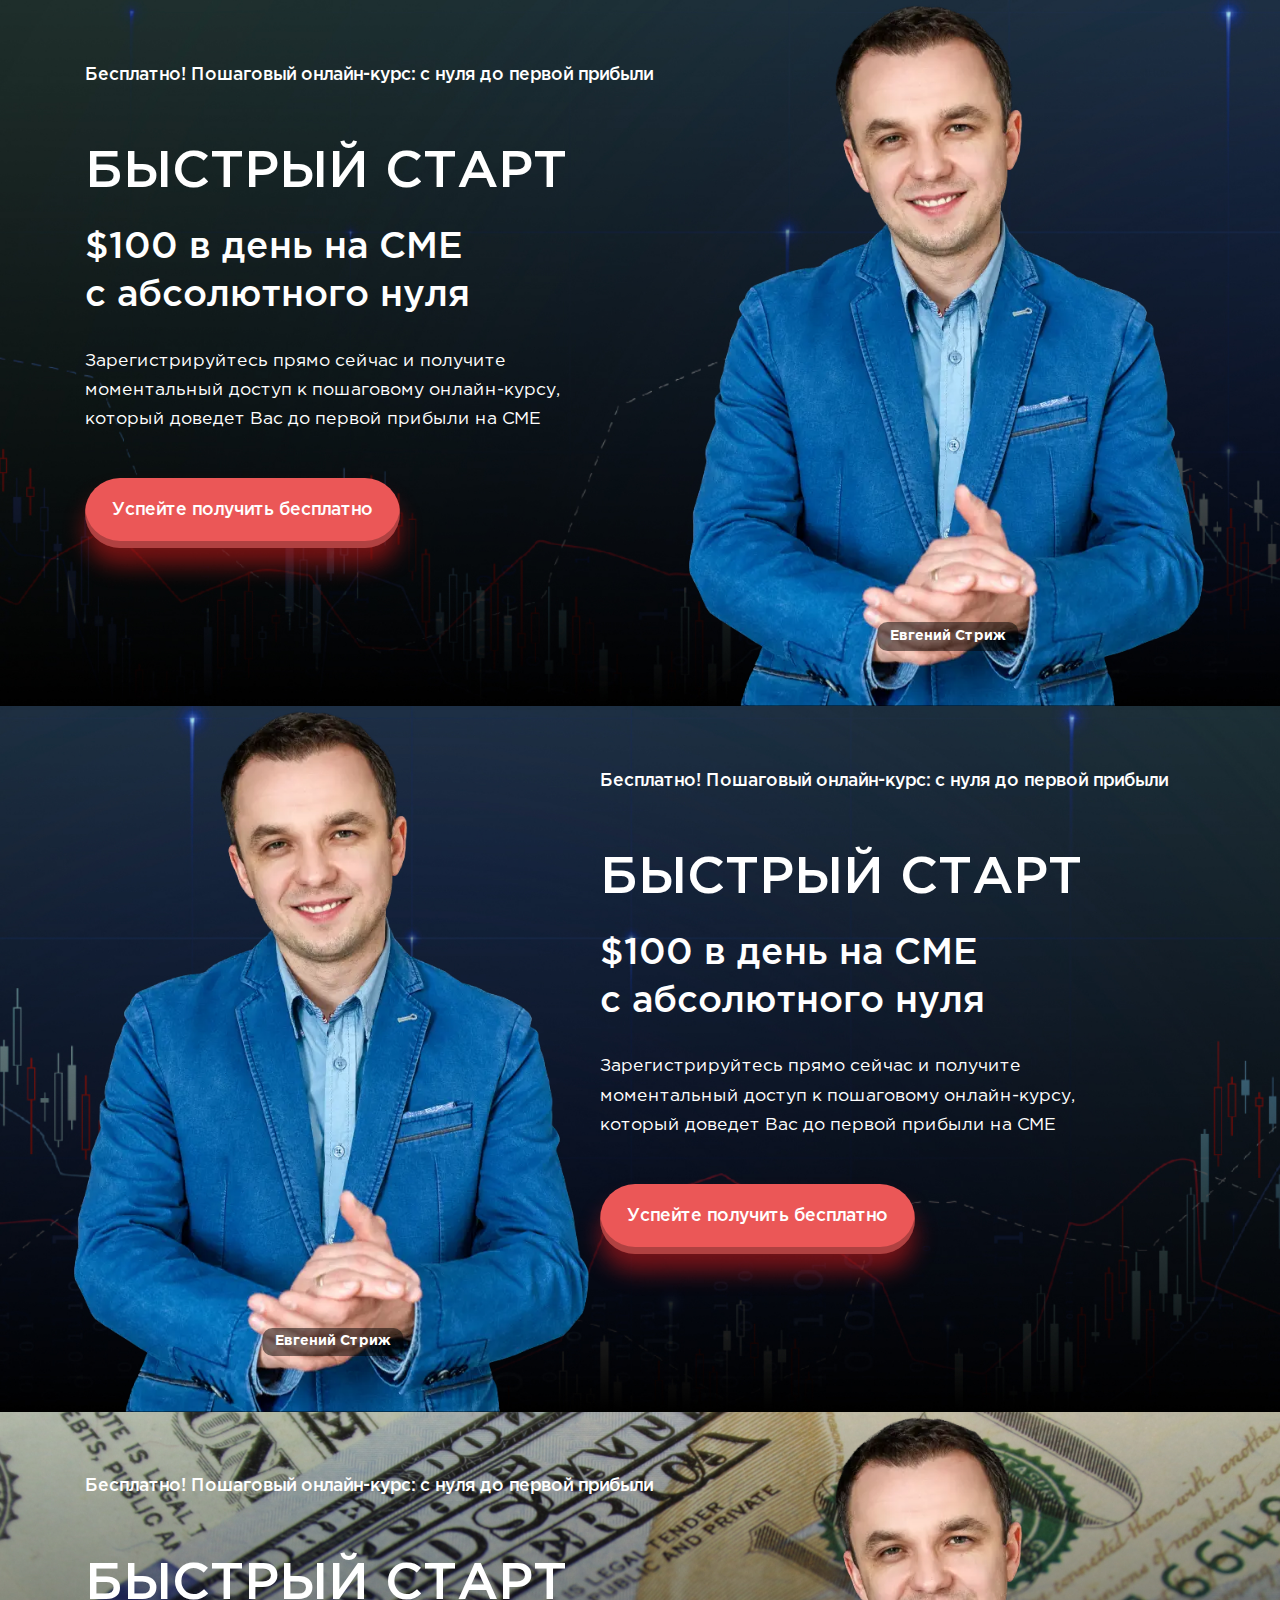
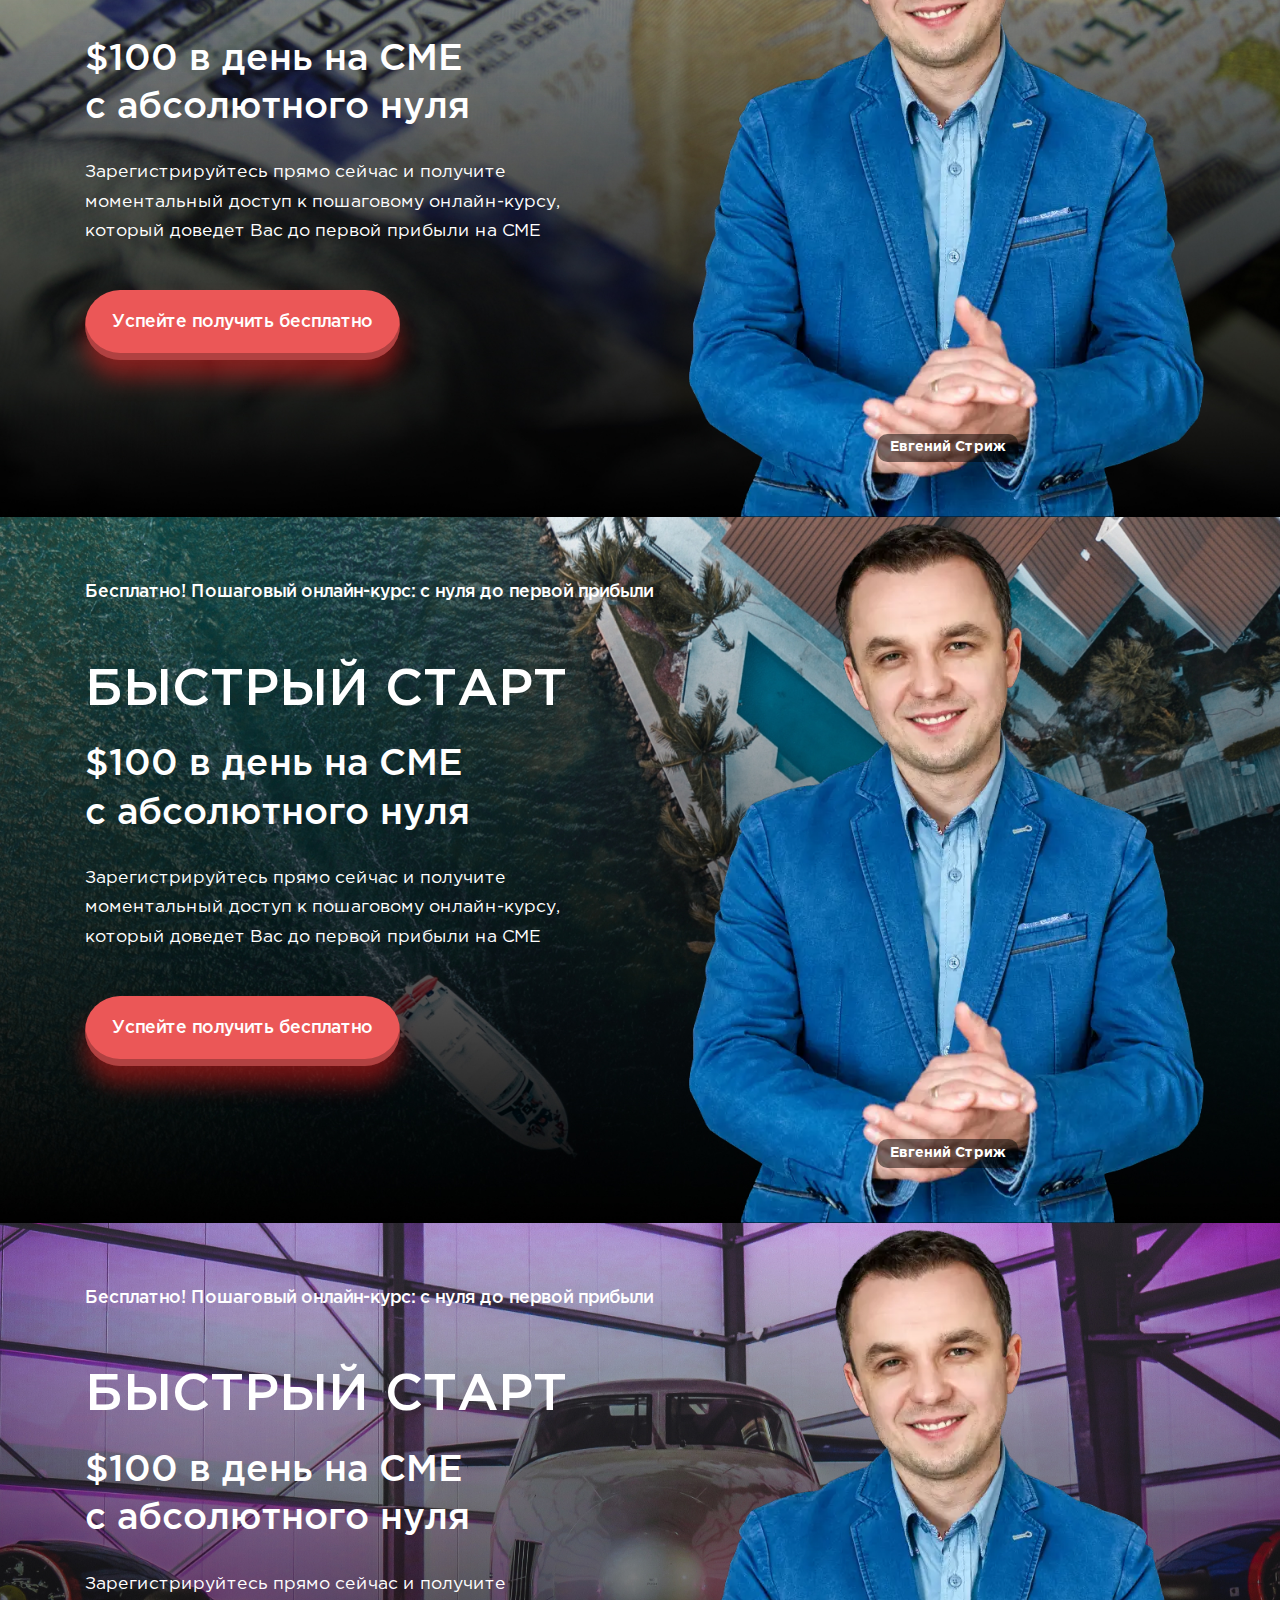
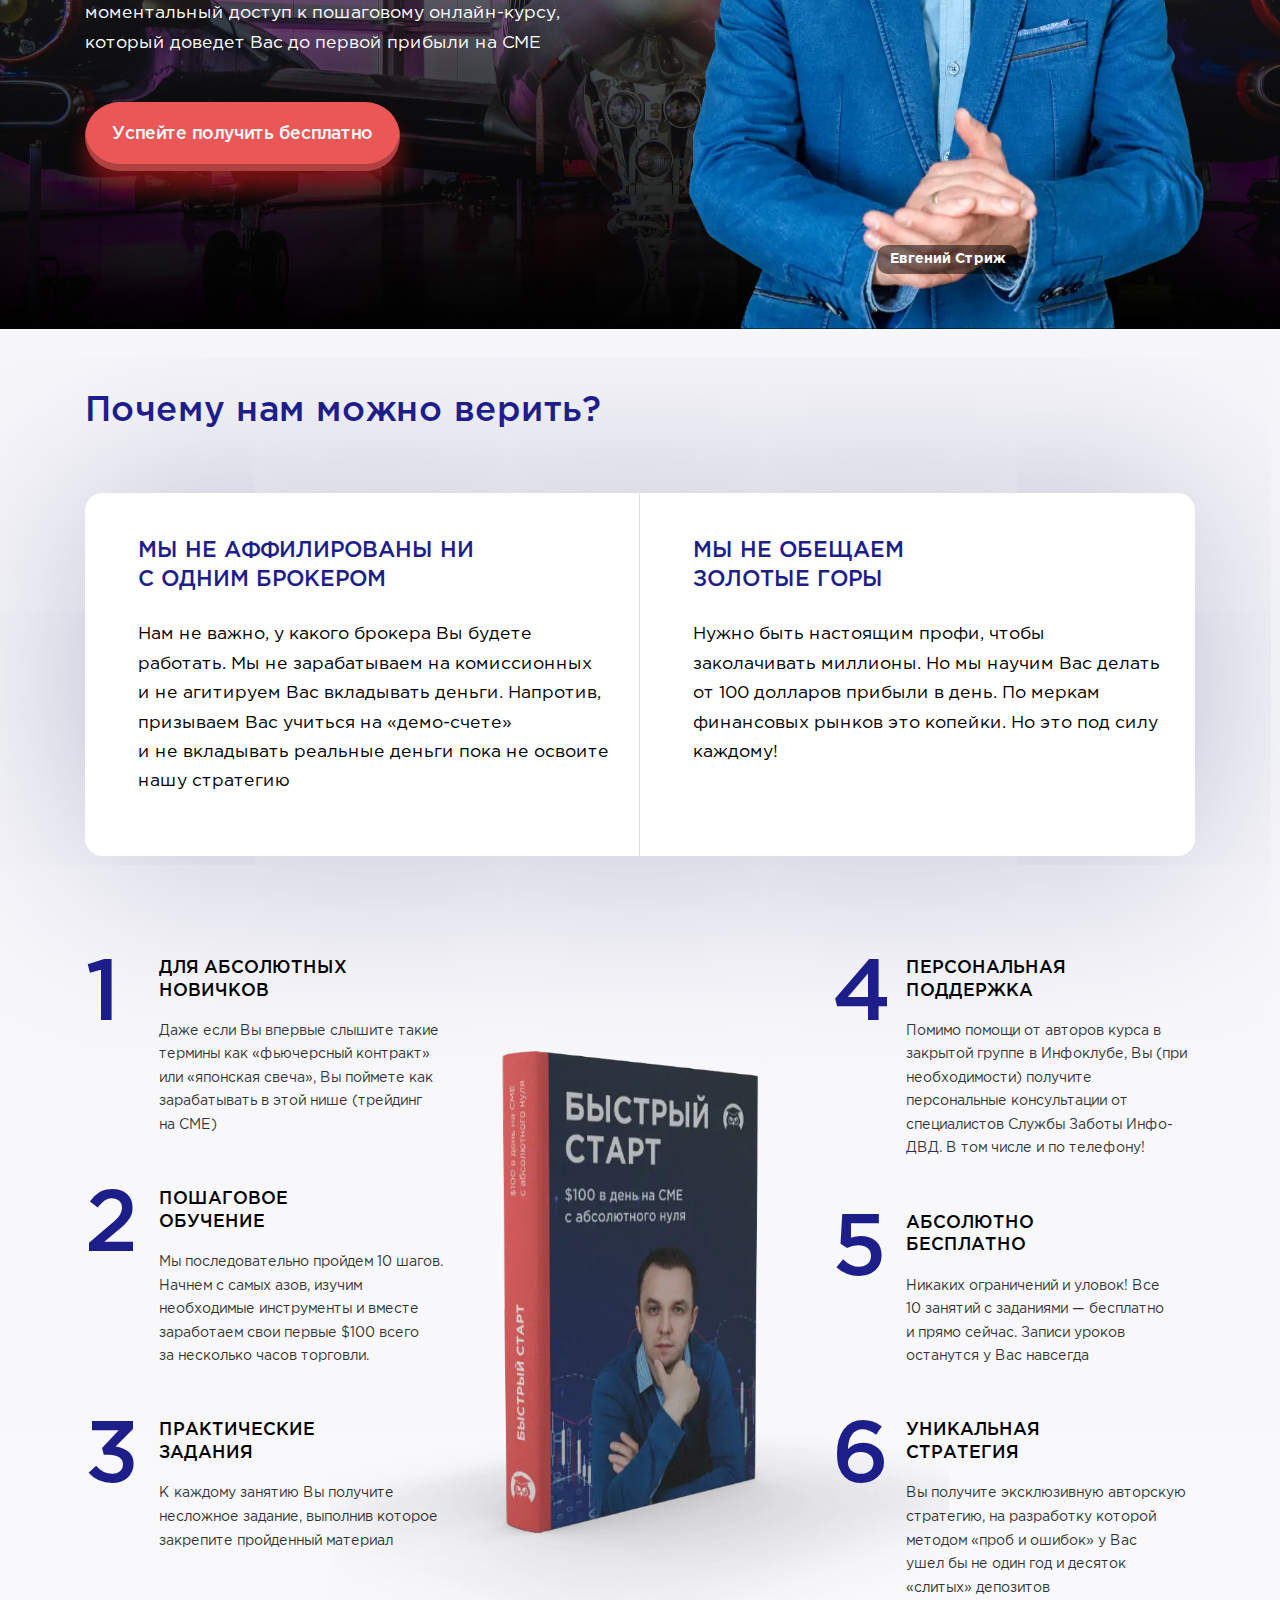
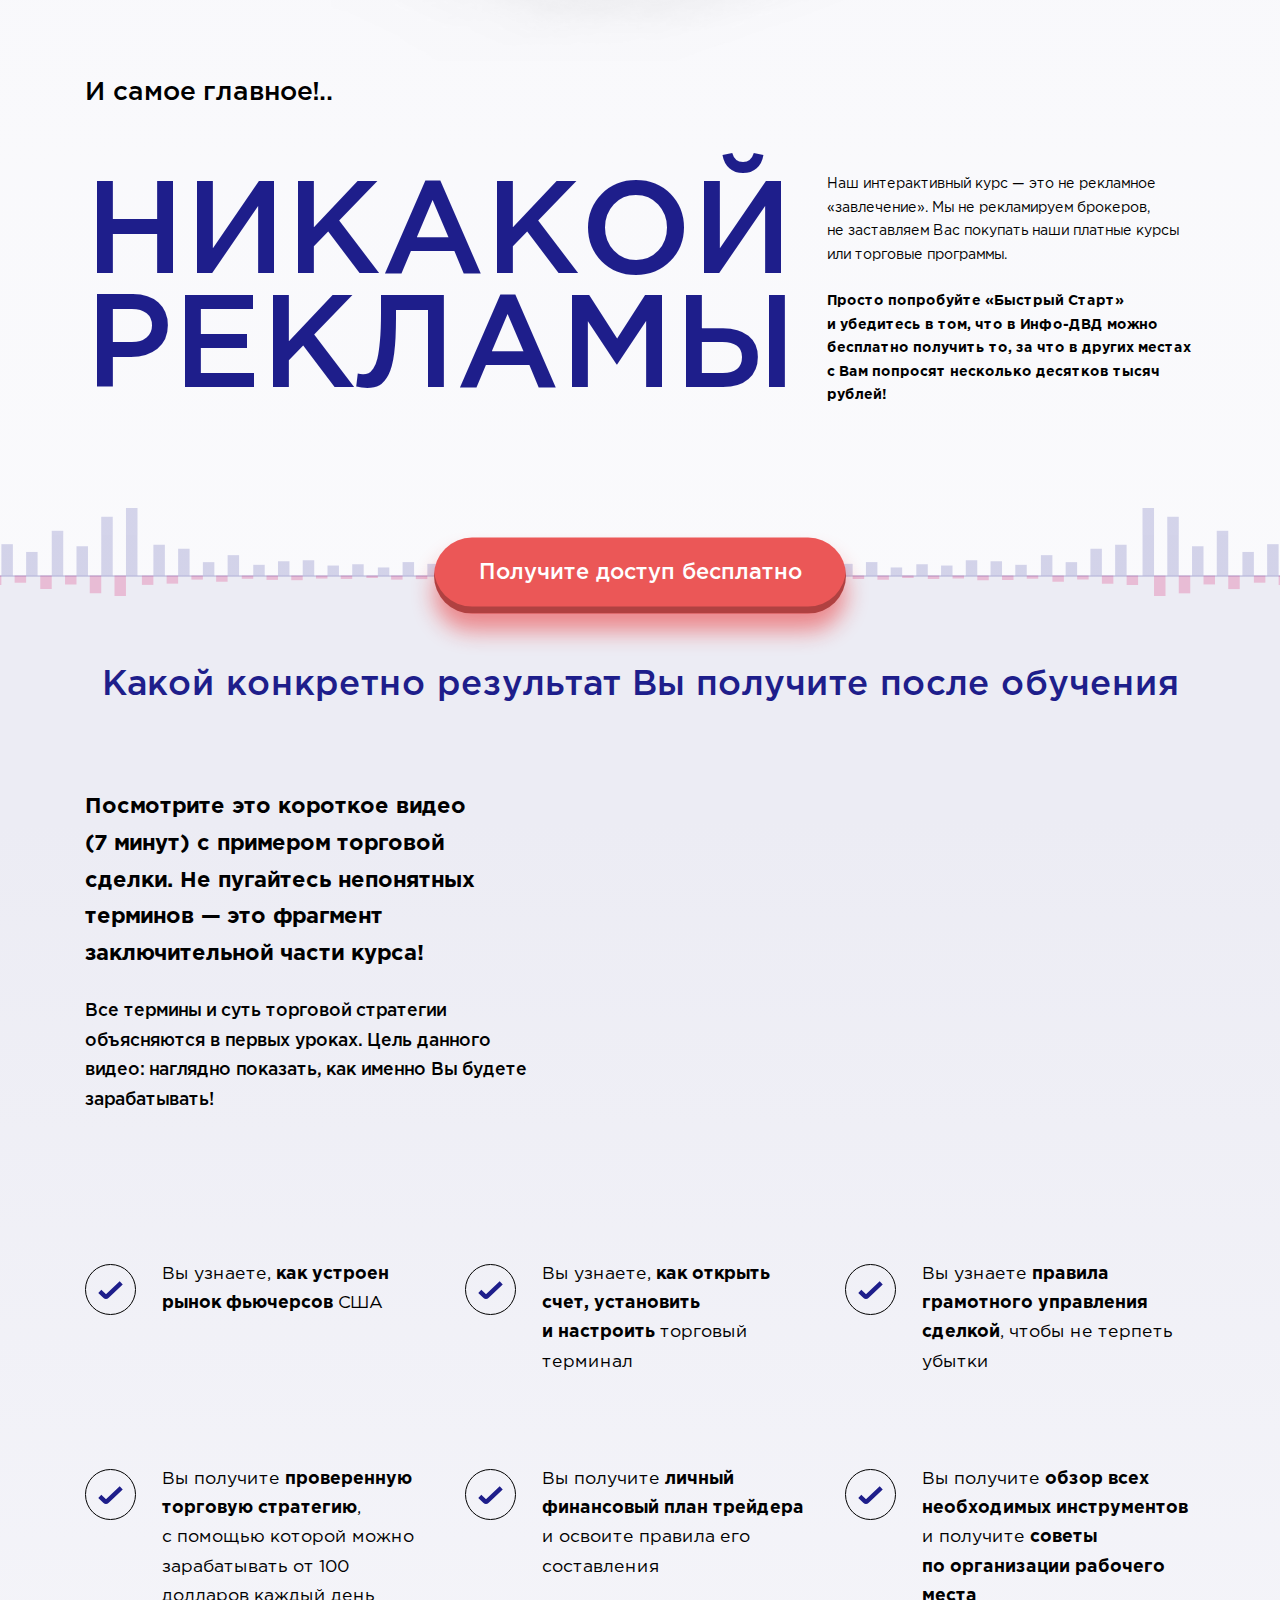
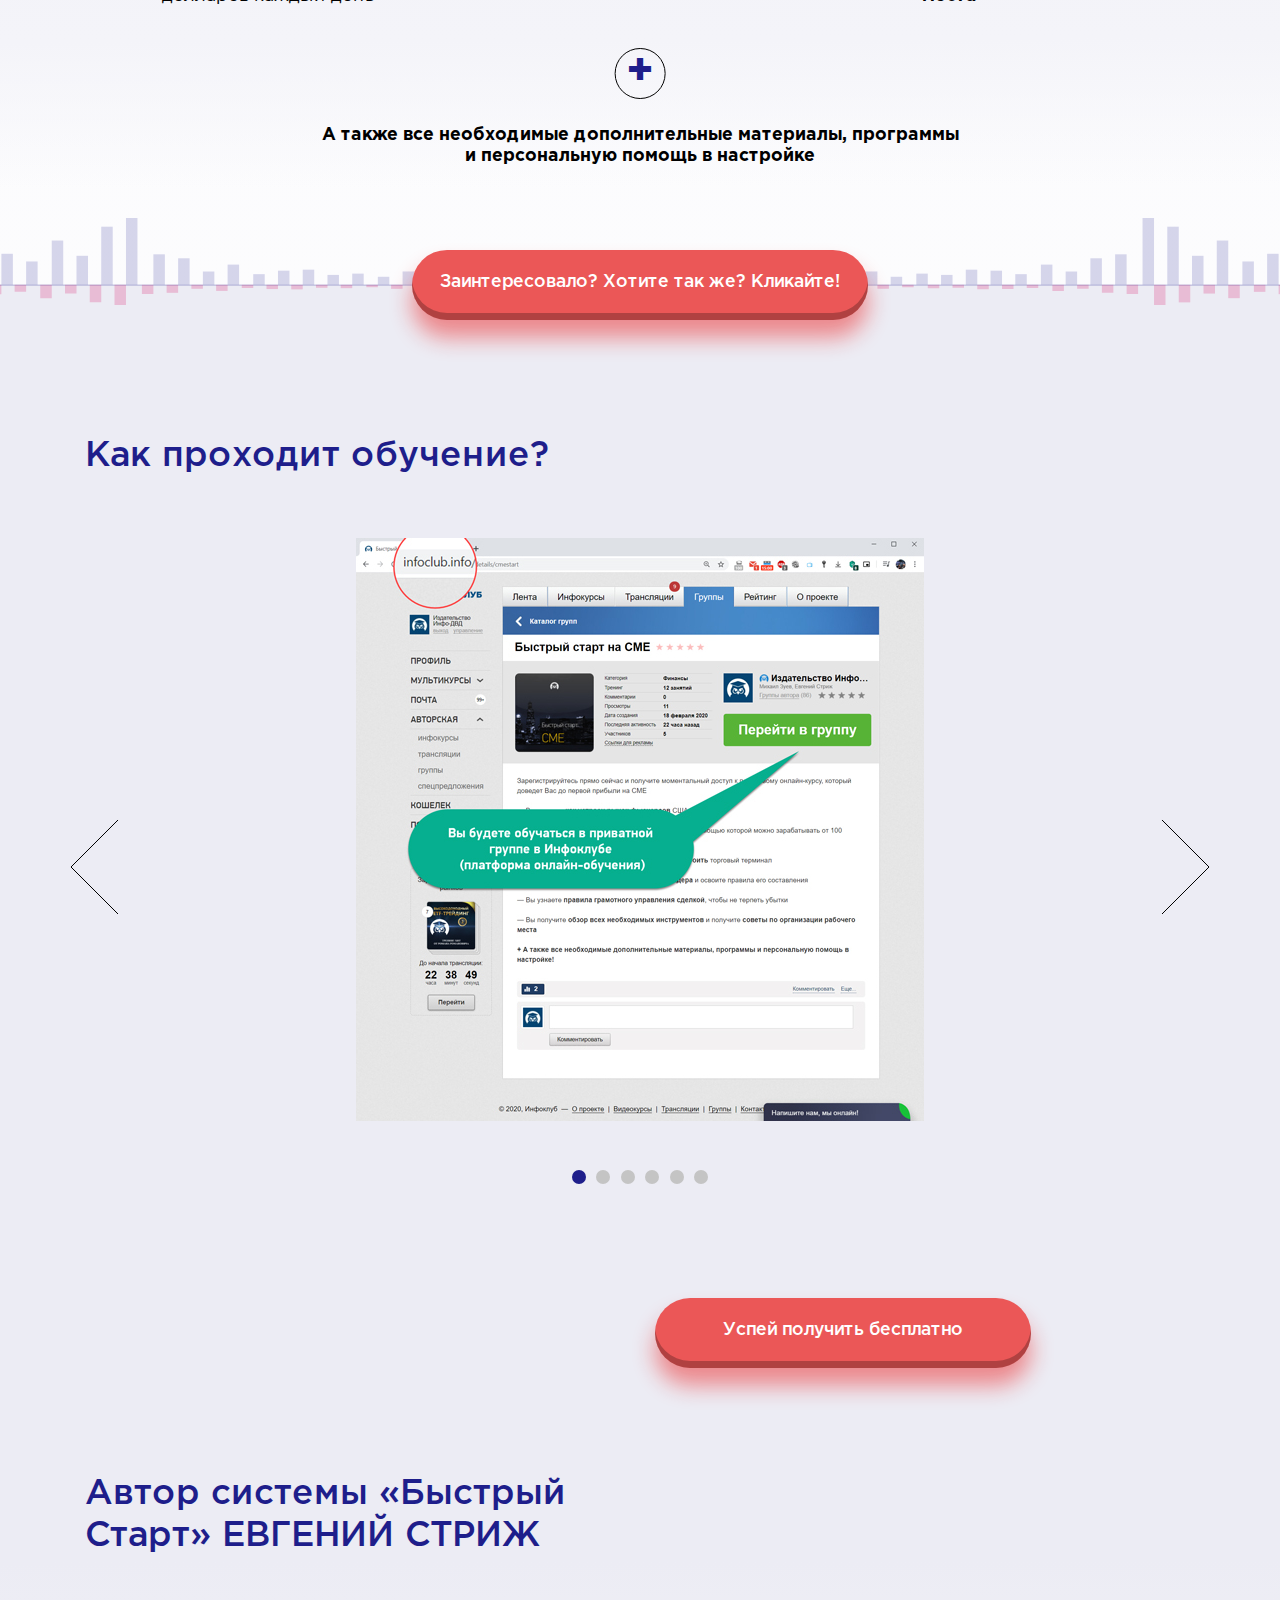
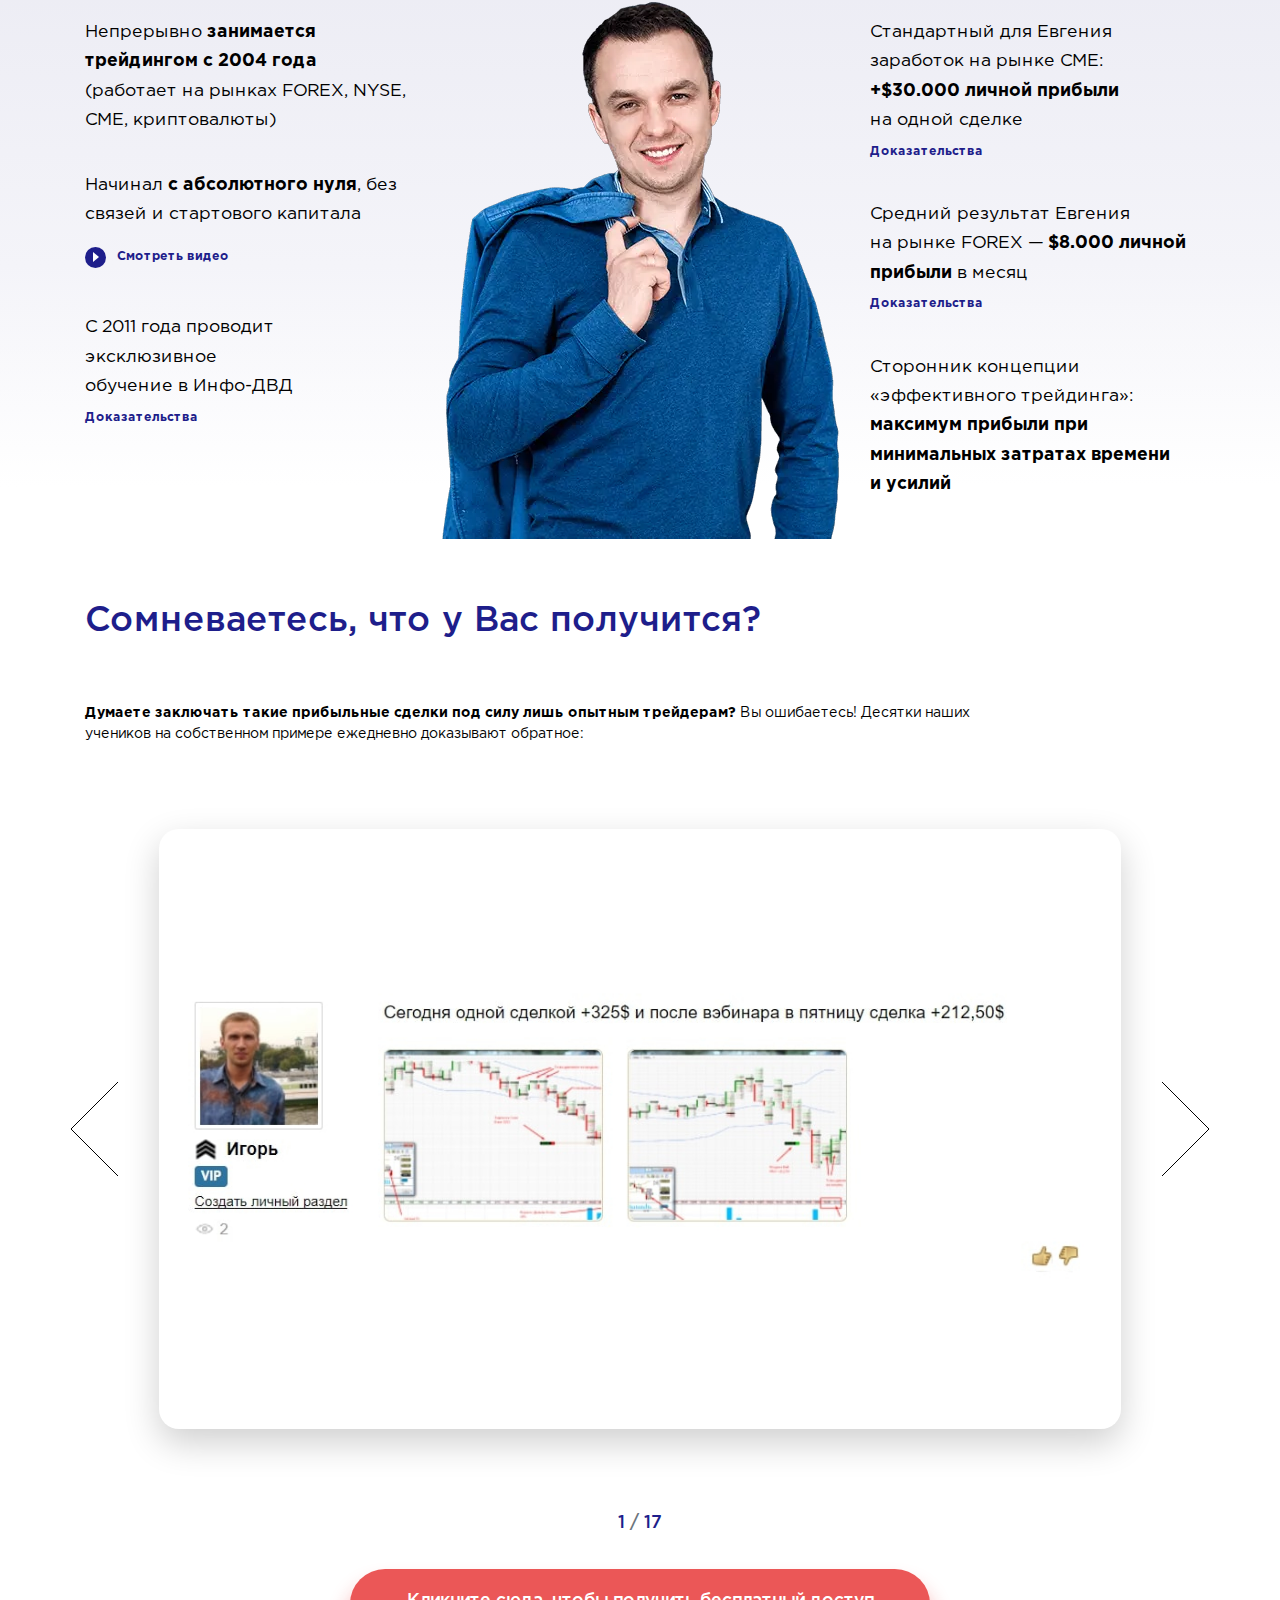
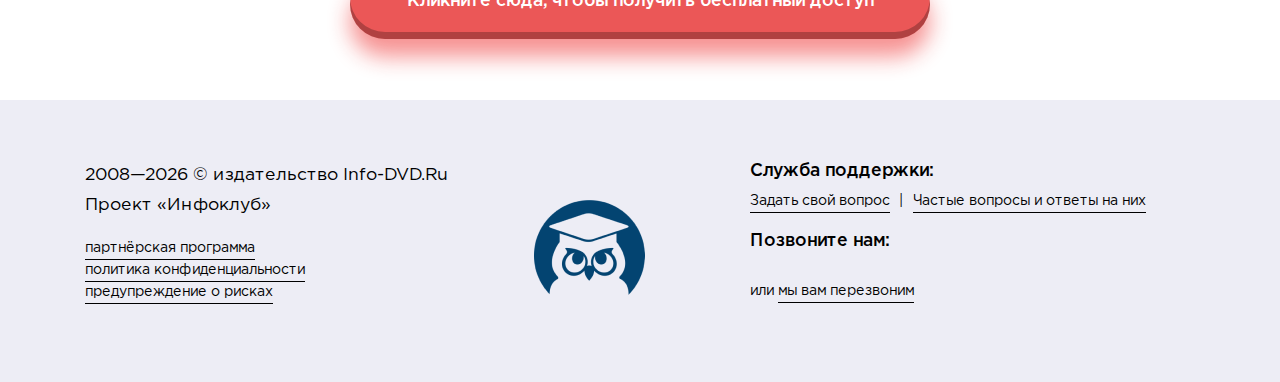
==== commit 0aacd3f5: "de 3 rews" ====
--- a/public/index.html
+++ b/public/index.html
@@ -333,17 +333,17 @@
 				<div class="container">
 					<h2>Как проходит обучение?</h2>
 					<div class="s-training__slider slider-js">
-						<div class="s-training__slide"><a class="s-training__img-wrap" href="img/@2x/1lg.jpg" data-fancybox="training"><img class="res-i" src="#" data-lazy="img/@2x/1.jpg" alt=""/></a>
-						</div>
-						<div class="s-training__slide"><a class="s-training__img-wrap" href="img/@2x/2lg.jpg" data-fancybox="training"><img class="res-i" src="#" data-lazy="img/@2x/2.jpg" alt=""/></a>
-						</div>
-						<div class="s-training__slide"><a class="s-training__img-wrap" href="img/@2x/3lg.jpg" data-fancybox="training"><img class="res-i" src="#" data-lazy="img/@2x/3.jpg" alt=""/></a>
-						</div>
-						<div class="s-training__slide"><a class="s-training__img-wrap" href="img/@2x/4lg.jpg" data-fancybox="training"><img class="res-i" src="#" data-lazy="img/@2x/4.jpg" alt=""/></a>
-						</div>
-						<div class="s-training__slide"><a class="s-training__img-wrap" href="img/@2x/5lg.jpg" data-fancybox="training"><img class="res-i" src="#" data-lazy="img/@2x/5.jpg" alt=""/></a>
-						</div>
-						<div class="s-training__slide"><a class="s-training__img-wrap" href="img/@2x/6lg.jpg" data-fancybox="training"><img class="res-i" src="#" data-lazy="img/@2x/6.jpg" alt=""/></a>
+						<div class="s-training__slide"><a class="s-training__img-wrap" href="img/@2x/1lg.jpg"><img class="res-i" src="#" data-lazy="img/@2x/1.jpg" alt=""/></a>
+						</div>
+						<div class="s-training__slide"><a class="s-training__img-wrap" href="img/@2x/2lg.jpg"><img class="res-i" src="#" data-lazy="img/@2x/2.jpg" alt=""/></a>
+						</div>
+						<div class="s-training__slide"><a class="s-training__img-wrap" href="img/@2x/3lg.jpg"><img class="res-i" src="#" data-lazy="img/@2x/3.jpg" alt=""/></a>
+						</div>
+						<div class="s-training__slide"><a class="s-training__img-wrap" href="img/@2x/4lg.jpg"><img class="res-i" src="#" data-lazy="img/@2x/4.jpg" alt=""/></a>
+						</div>
+						<div class="s-training__slide"><a class="s-training__img-wrap" href="img/@2x/5lg.jpg"><img class="res-i" src="#" data-lazy="img/@2x/5.jpg" alt=""/></a>
+						</div>
+						<div class="s-training__slide"><a class="s-training__img-wrap" href="img/@2x/6lg.jpg"><img class="res-i" src="#" data-lazy="img/@2x/6.jpg" alt=""/></a>
 						</div>
 					</div>
 					<div class="s-training__wrap">
@@ -371,7 +371,7 @@
 							<p>Непрерывно <strong>занимается трейдингом с&nbsp;2004 года</strong> (работает на&nbsp;рынках FOREX, NYSE, CME, криптовалюты)</p>
 							<p>Начинал  <strong>с&nbsp;абсолютного нуля</strong>, без <br class="d-none d-lg-block"> связей и&nbsp;стартового капитала<br/><a class="s-author__link s-author__link--video" href="https://vimeo.com/333333" data-fancybox="video-gal">Смотреть видео</a>
 							</p>
-							<p>С&nbsp;2011 года проводит эксклюзивное  <br class="d-none d-lg-block">  обучение в&nbsp;Инфо-ДВД<br/><a class="s-author__link small" href="https://workflow.info-dvd.ru/scr/nikita/sng20/2020-02-20_16-32-57.png" data-fancybox="gal-1">Доказательства</a>
+							<p>С&nbsp;2011 года проводит эксклюзивное  <br class="d-none d-lg-block">  обучение в&nbsp;Инфо-ДВД<br/><a class="s-author__link small" href="img/@2x/2020-02-20_16-32-57.jpg" data-fancybox="gal-1">Доказательства</a>
 							</p>
 						</div>
 						<div class="col-lg-auto align-self-end text-center order-lg-0 order-last">
@@ -385,11 +385,11 @@
 							<!-- /picture-->
 						</div>
 						<div class="col-lg">
-							<p>Стандартный для Евгения заработок на&nbsp;рынке CME:  <strong>+$30.000 личной прибыли</strong> на&nbsp;одной сделке<br/><a class="s-author__link small" href="http://futures2.info-dvd.ru/market/img/rez2.jpg" data-fancybox="gal-2">Доказательства</a>
+							<p>Стандартный для Евгения заработок на&nbsp;рынке CME:  <strong>+$30.000 личной прибыли</strong> на&nbsp;одной сделке<br/><a class="s-author__link small" href="img/@2x//rez2.jpg" data-fancybox="gal-2">Доказательства</a>
 							</p>
-							<div class="d-none"><a class="s-author__link small" href="http://futures2.info-dvd.ru/market/img/rez3.jpg" data-fancybox="gal-2">Доказательства</a><a class="s-author__link small" href="http://futures2.info-dvd.ru/market/img/rez4.jpg" data-fancybox="gal-2">Доказательства</a>
-							</div>
-							<p>Средний результат Евгения на&nbsp;рынке FOREX &mdash;  <strong>$8.000 личной прибыли</strong> в&nbsp;месяц<br/><a class="s-author__link small" href="http://forexprofi.info-dvd.ru/statement.jpg" data-fancybox="gal-3">Доказательства</a>
+							<div class="d-none"><a class="s-author__link small" href="img/@2x/rez3.jpg" data-fancybox="gal-2">Доказательства</a><a class="s-author__link small" href="img/@2x/rez4.jpg" data-fancybox="gal-2">Доказательства</a>
+							</div>
+							<p>Средний результат Евгения на&nbsp;рынке FOREX &mdash;  <strong>$8.000 личной прибыли</strong> в&nbsp;месяц<br/><a class="s-author__link small" href="img/@2x/statement.jpg" data-fancybox="gal-3">Доказательства</a>
 							</p>
 							<p>Сторонник концепции &laquo;эффективного трейдинга&raquo;:  <strong>максимум прибыли при минимальных затратах времени и&nbsp;усилий</strong></p>
 						</div>
@@ -403,45 +403,39 @@
 					<h2>Сомневаетесь, что у&nbsp;Вас получится?</h2>
 					<p><strong>Думаете заключать такие прибыльные сделки под силу лишь опытным трейдерам?</strong> Вы&nbsp;ошибаетесь! Десятки наших учеников на&nbsp;собственном примере ежедневно доказывают обратное:</p>
 					<div class="s-rews__slider s-rews__slider--js">
-						<div class="s-rews__slide"><a class="s-rews__img-wrap" href="img/@2x/mage1.jpg" data-fancybox="gal-rew"><img class="res-i" src="#" data-lazy="img/rew/mage1.jpg" alt=""/></a>
-						</div>
-						<div class="s-rews__slide"><a class="s-rews__img-wrap" href="img/@2x/mage2.jpg" data-fancybox="gal-rew"><img class="res-i" src="#" data-lazy="img/rew/mage2.jpg" alt=""/></a>
-						</div>
-						<div class="s-rews__slide"><a class="s-rews__img-wrap" href="img/@2x/mage3.jpg" data-fancybox="gal-rew"><img class="res-i" src="#" data-lazy="img/rew/mage3.jpg" alt=""/></a>
-						</div>
-						<div class="s-rews__slide"><a class="s-rews__img-wrap" href="img/@2x/mage4.jpg" data-fancybox="gal-rew"><img class="res-i" src="#" data-lazy="img/rew/mage4.jpg" alt=""/></a>
-						</div>
-						<div class="s-rews__slide"><a class="s-rews__img-wrap" href="img/@2x/mage5.jpg" data-fancybox="gal-rew"><img class="res-i" src="#" data-lazy="img/rew/mage5.jpg" alt=""/></a>
-						</div>
-						<div class="s-rews__slide"><a class="s-rews__img-wrap" href="img/@2x/mage6.jpg" data-fancybox="gal-rew"><img class="res-i" src="#" data-lazy="img/rew/mage6.jpg" alt=""/></a>
-						</div>
-						<div class="s-rews__slide"><a class="s-rews__img-wrap" href="img/@2x/mage7.jpg" data-fancybox="gal-rew"><img class="res-i" src="#" data-lazy="img/rew/mage7.jpg" alt=""/></a>
-						</div>
-						<div class="s-rews__slide"><a class="s-rews__img-wrap" href="img/@2x/mage8.jpg" data-fancybox="gal-rew"><img class="res-i" src="#" data-lazy="img/rew/mage8.jpg" alt=""/></a>
-						</div>
-						<div class="s-rews__slide"><a class="s-rews__img-wrap" href="img/@2x/mage9.jpg" data-fancybox="gal-rew"><img class="res-i" src="#" data-lazy="img/rew/mage9.jpg" alt=""/></a>
-						</div>
-						<div class="s-rews__slide"><a class="s-rews__img-wrap" href="img/@2x/mage10.jpg" data-fancybox="gal-rew"><img class="res-i" src="#" data-lazy="img/rew/mage10.jpg" alt=""/></a>
-						</div>
-						<div class="s-rews__slide"><a class="s-rews__img-wrap" href="img/@2x/mage11.jpg" data-fancybox="gal-rew"><img class="res-i" src="#" data-lazy="img/rew/mage11.jpg" alt=""/></a>
-						</div>
-						<div class="s-rews__slide"><a class="s-rews__img-wrap" href="img/@2x/mage12.jpg" data-fancybox="gal-rew"><img class="res-i" src="#" data-lazy="img/rew/mage12.jpg" alt=""/></a>
-						</div>
-						<div class="s-rews__slide"><a class="s-rews__img-wrap" href="img/@2x/mage13.jpg" data-fancybox="gal-rew"><img class="res-i" src="#" data-lazy="img/rew/mage13.jpg" alt=""/></a>
-						</div>
-						<div class="s-rews__slide"><a class="s-rews__img-wrap" href="img/@2x/mage14.jpg" data-fancybox="gal-rew"><img class="res-i" src="#" data-lazy="img/rew/mage14.jpg" alt=""/></a>
-						</div>
-						<div class="s-rews__slide"><a class="s-rews__img-wrap" href="img/@2x/mage15.jpg" data-fancybox="gal-rew"><img class="res-i" src="#" data-lazy="img/rew/mage15.jpg" alt=""/></a>
-						</div>
-						<div class="s-rews__slide"><a class="s-rews__img-wrap" href="img/@2x/mage16.jpg" data-fancybox="gal-rew"><img class="res-i" src="#" data-lazy="img/rew/mage16.jpg" alt=""/></a>
-						</div>
-						<div class="s-rews__slide"><a class="s-rews__img-wrap" href="img/@2x/mage17.jpg" data-fancybox="gal-rew"><img class="res-i" src="#" data-lazy="img/rew/mage17.jpg" alt=""/></a>
-						</div>
-						<div class="s-rews__slide"><a class="s-rews__img-wrap" href="img/@2x/mage18.jpg" data-fancybox="gal-rew"><img class="res-i" src="#" data-lazy="img/rew/mage18.jpg" alt=""/></a>
-						</div>
-						<div class="s-rews__slide"><a class="s-rews__img-wrap" href="img/@2x/mage19.jpg" data-fancybox="gal-rew"><img class="res-i" src="#" data-lazy="img/rew/mage19.jpg" alt=""/></a>
-						</div>
-						<div class="s-rews__slide"><a class="s-rews__img-wrap" href="img/@2x/mage20.jpg" data-fancybox="gal-rew"><img class="res-i" src="#" data-lazy="img/rew/mage20.jpg" alt=""/></a>
+						<div class="s-rews__slide"><a class="s-rews__img-wrap" href="img/@2x/mage1.jpg"><img class="res-i" src="#" data-lazy="img/@2x/mage1.jpg" alt=""/></a>
+						</div>
+						<div class="s-rews__slide"><a class="s-rews__img-wrap" href="img/@2x/mage2.jpg"><img class="res-i" src="#" data-lazy="img/@2x/mage2.jpg" alt=""/></a>
+						</div>
+						<div class="s-rews__slide"><a class="s-rews__img-wrap" href="img/@2x/mage3.jpg"><img class="res-i" src="#" data-lazy="img/@2x/mage3.jpg" alt=""/></a>
+						</div>
+						<div class="s-rews__slide"><a class="s-rews__img-wrap" href="img/@2x/mage4.jpg"><img class="res-i" src="#" data-lazy="img/@2x/mage4.jpg" alt=""/></a>
+						</div>
+						<div class="s-rews__slide"><a class="s-rews__img-wrap" href="img/@2x/mage5.jpg"><img class="res-i" src="#" data-lazy="img/@2x/mage5.jpg" alt=""/></a>
+						</div>
+						<div class="s-rews__slide"><a class="s-rews__img-wrap" href="img/@2x/mage6.jpg"><img class="res-i" src="#" data-lazy="img/@2x/mage6.jpg" alt=""/></a>
+						</div>
+						<div class="s-rews__slide"><a class="s-rews__img-wrap" href="img/@2x/mage7.jpg"><img class="res-i" src="#" data-lazy="img/@2x/mage7.jpg" alt=""/></a>
+						</div>
+						<div class="s-rews__slide"><a class="s-rews__img-wrap" href="img/@2x/mage8.jpg"><img class="res-i" src="#" data-lazy="img/@2x/mage8.jpg" alt=""/></a>
+						</div>
+						<div class="s-rews__slide"><a class="s-rews__img-wrap" href="img/@2x/mage9.jpg"><img class="res-i" src="#" data-lazy="img/@2x/mage9.jpg" alt=""/></a>
+						</div>
+						<div class="s-rews__slide"><a class="s-rews__img-wrap" href="img/@2x/mage12.jpg"><img class="res-i" src="#" data-lazy="img/@2x/mage12.jpg" alt=""/></a>
+						</div>
+						<div class="s-rews__slide"><a class="s-rews__img-wrap" href="img/@2x/mage13.jpg"><img class="res-i" src="#" data-lazy="img/@2x/mage13.jpg" alt=""/></a>
+						</div>
+						<div class="s-rews__slide"><a class="s-rews__img-wrap" href="img/@2x/mage14.jpg"><img class="res-i" src="#" data-lazy="img/@2x/mage14.jpg" alt=""/></a>
+						</div>
+						<div class="s-rews__slide"><a class="s-rews__img-wrap" href="img/@2x/mage15.jpg"><img class="res-i" src="#" data-lazy="img/@2x/mage15.jpg" alt=""/></a>
+						</div>
+						<div class="s-rews__slide"><a class="s-rews__img-wrap" href="img/@2x/mage16.jpg"><img class="res-i" src="#" data-lazy="img/@2x/mage16.jpg" alt=""/></a>
+						</div>
+						<div class="s-rews__slide"><a class="s-rews__img-wrap" href="img/@2x/mage17.jpg"><img class="res-i" src="#" data-lazy="img/@2x/mage17.jpg" alt=""/></a>
+						</div>
+						<div class="s-rews__slide"><a class="s-rews__img-wrap" href="img/@2x/mage19.jpg"><img class="res-i" src="#" data-lazy="img/@2x/mage19.jpg" alt=""/></a>
+						</div>
+						<div class="s-rews__slide"><a class="s-rews__img-wrap" href="img/@2x/mage20.jpg"><img class="res-i" src="#" data-lazy="img/@2x/mage20.jpg" alt=""/></a>
 						</div>
 					</div>
 					<div class="pagingInfo text-center h6 text-primary mt-3"></div>
@@ -466,23 +460,23 @@
 											}
 											
 											InfoDVDCurrentYear('2008');
-										</script>	 © издательство <a href="https://www.info-dvd.ru/?utm_source=footer_link">Info-DVD.Ru</a><br/>Проект «<a href="https://www.infoclub.info/">Инфоклуб</a>»<br/>
+										</script>	 © издательство <a href="//www.info-dvd.ru/?utm_source=footer_link">Info-DVD.Ru</a><br/>Проект «<a href="//www.infoclub.info/">Инфоклуб</a>»<br/>
 										<script src="//info-dvd.ru/codes/js/legal.utf8.js"></script>
 									</p>
 								</div>
 								<div class="foot__txt">
-									<p><a class="tdu" href="https://info-dvd.ru/about/partnership" target="_blank" title="партнёрская программа">партнёрская программа</a><br/><a class="tdu" href="https://info-dvd.ru/pages/privacy" target="_blank" title="политика конфиденциальности"> политика конфиденциальности</a><br/><a class="tdu" href="https://info-dvd.ru/pages/risk-warning" target="_blank" title="предупреждение о рисках"> предупреждение о рисках</a></p>
+									<p><a class="tdu" href="//info-dvd.ru/about/partnership" target="_blank" title="партнёрская программа">партнёрская программа</a><br/><a class="tdu" href="//info-dvd.ru/pages/privacy" target="_blank" title="политика конфиденциальности"> политика конфиденциальности</a><br/><a class="tdu" href="//info-dvd.ru/pages/risk-warning" target="_blank" title="предупреждение о рисках"> предупреждение о рисках</a></p>
 								</div>
 							</div>
 						</div>
 						<div class="col-md-5">
 							<div class="foot__right-col">
 								<div class="foot__txt"> 
-									<p><strong class="h6">Служба поддержки:</strong> <a class="tdu" href="http://info.support-desk.ru/form" target="_blank" title="Задать свой вопрос">Задать свой вопрос</a><span class="spiner">|</span><a class="tdu" href="http://info.support-desk.ru/?base=1" title="Частые вопросы и ответы на них">Частые вопросы и ответы на них</a></p>
+									<p><strong class="h6">Служба поддержки:</strong> <a class="tdu" href="//info.support-desk.ru/form" target="_blank" title="Задать свой вопрос">Задать свой вопрос</a><span class="spiner">|</span><a class="tdu" href="//info.support-desk.ru/?base=1" title="Частые вопросы и ответы на них">Частые вопросы и ответы на них</a></p>
 								</div>
 								<div class="foot__txt">
 									<p><strong class="h6"> Позвоните нам: </strong><span>
-											<script type="text/javascript" src="//info-dvd.ru/codes/js/telephone-number.js"></script></span><br/>или  <a class="tdu" href="https://info-dvd.ru/support/apply/" target="_blank">мы вам перезвоним</a></p>
+											<script type="text/javascript" src="//info-dvd.ru/codes/js/telephone-number.js"></script></span><br/>или  <a class="tdu" href="//info-dvd.ru/support/apply/" target="_blank">мы вам перезвоним</a></p>
 								</div>
 							</div>
 						</div>
--- a/public/css/main.min.css
+++ b/public/css/main.min.css
@@ -1 +1 @@
-@font-face{font-family:roboto;font-style:normal;font-weight:400;font-display:block;src:url(../fonts/GothamPro/GothamPro.woff2) format("woff2"),url(../fonts/GothamPro/GothamPro.woff) format("woff")}@font-face{font-family:roboto;font-style:normal;font-weight:700;font-display:block;src:url(../fonts/GothamPro-Bold/GothamPro-Bold.woff2) format("woff2"),url(../fonts/GothamPro-Bold/GothamPro-Bold.woff) format("woff")}@font-face{font-family:roboto;font-style:normal;font-weight:500;font-display:block;src:url(../fonts/GothamPro-Medium/GothamPro-Medium.woff2) format("woff2"),url(../fonts/GothamPro-Medium/GothamPro-Medium.woff) format("woff")}.icon{display:inline-block;width:1em;height:1em;fill:currentColor}.icon-check{font-size:2.7rem;width:1em}:root{--blue:#007bff;--indigo:#6610f2;--purple:#6f42c1;--pink:#e83e8c;--red:#eb5757;--orange:#fd7e14;--yellow:#ffc107;--green:#28a745;--teal:#20c997;--cyan:#17a2b8;--white:#fff;--gray:#6c757d;--gray-dark:#343a40;--primary:#1e1e8b;--secondary:#6c757d;--success:#28a745;--info:#17a2b8;--warning:#ffc107;--danger:#eb5757;--light:#f8f9fa;--dark:rgba(0, 0, 0, 0.8);--breakpoint-xs:0;--breakpoint-sm:576px;--breakpoint-md:768px;--breakpoint-lg:992px;--breakpoint-xl:1200px;--breakpoint-xxl:1440px;--font-family-sans-serif:"roboto",-apple-system,BlinkMacSystemFont,"Segoe UI",Roboto,"Helvetica Neue",Arial,"Noto Sans",sans-serif,"Apple Color Emoji","Segoe UI Emoji","Segoe UI Symbol","Noto Color Emoji";--font-family-monospace:SFMono-Regular,Menlo,Monaco,Consolas,"Liberation Mono","Courier New",monospace}*,::after,::before{-webkit-box-sizing:border-box;box-sizing:border-box}html{font-family:sans-serif;line-height:1.15;-webkit-text-size-adjust:100%;-webkit-tap-highlight-color:transparent;-webkit-font-smoothing:antialiased;-webkit-overflow-scrolling:touch}article,aside,figcaption,figure,footer,header,hgroup,main,nav,section{display:block}body{margin:0;font-family:roboto,-apple-system,BlinkMacSystemFont,"Segoe UI",Roboto,"Helvetica Neue",Arial,"Noto Sans",sans-serif,"Apple Color Emoji","Segoe UI Emoji","Segoe UI Symbol","Noto Color Emoji";font-weight:400;line-height:1.5;color:#000;text-align:left;background-color:#fff;min-width:320px;position:relative;background-image:-o-linear-gradient(270.11deg,#ececf4 -66.11%,#f4f4f9 20.98%,rgba(250,250,252,0) 84.38%);background-image:linear-gradient(179.89deg,#ececf4 -66.11%,#f4f4f9 20.98%,rgba(250,250,252,0) 84.38%)}[tabindex="-1"]:focus:not(:focus-visible){outline:0!important}hr{-webkit-box-sizing:content-box;box-sizing:content-box;height:0;overflow:visible}h1,h2,h3,h4,h5,h6{margin-top:0}dl,ol,p,ul{margin-top:0;margin-bottom:1rem}abbr[data-original-title],abbr[title]{text-decoration:underline;-webkit-text-decoration:underline dotted;text-decoration:underline dotted;cursor:help;border-bottom:0;-webkit-text-decoration-skip-ink:none;text-decoration-skip-ink:none}address{margin-bottom:1rem;font-style:normal;line-height:inherit}ol ol,ol ul,ul ol,ul ul{margin-bottom:0}dt{font-weight:700}dd{margin-bottom:.5rem;margin-left:0}blockquote,figure{margin:0 0 1rem}b,strong{font-weight:bolder}sub,sup{position:relative;font-size:75%;line-height:0;vertical-align:baseline}sub{bottom:-.25em}sup{top:-.5em}a{color:#1e1e8b;text-decoration:none;background-color:transparent}a:hover{color:#10104c;text-decoration:underline}a:not([href]),a:not([href]):hover{color:inherit;text-decoration:none}code,kbd,pre,samp{font-family:SFMono-Regular,Menlo,Monaco,Consolas,"Liberation Mono","Courier New",monospace;font-size:1em}pre{margin-top:0;margin-bottom:1rem;overflow:auto}img{vertical-align:middle;border-style:none}svg{overflow:hidden;vertical-align:middle}table{border-collapse:collapse}caption{padding-top:.75rem;padding-bottom:.75rem;color:#6c757d;text-align:left;caption-side:bottom}th{text-align:inherit}label{display:inline-block;margin-bottom:.5rem}button{border-radius:0}button:focus{outline:dotted 1px;outline:-webkit-focus-ring-color auto 5px}button,input,optgroup,select,textarea{margin:0;font-family:inherit;font-size:inherit;line-height:inherit}button,input{overflow:visible}button,select{text-transform:none}select{word-wrap:normal}[type=button],[type=reset],[type=submit],button{-webkit-appearance:button}[type=button]:not(:disabled),[type=reset]:not(:disabled),[type=submit]:not(:disabled),button:not(:disabled){cursor:pointer}[type=button]::-moz-focus-inner,[type=reset]::-moz-focus-inner,[type=submit]::-moz-focus-inner,button::-moz-focus-inner{padding:0;border-style:none}input[type=checkbox],input[type=radio]{-webkit-box-sizing:border-box;box-sizing:border-box;padding:0}input[type=date],input[type=datetime-local],input[type=month],input[type=time]{-webkit-appearance:listbox}textarea{overflow:auto;resize:vertical}fieldset{min-width:0;padding:0;margin:0;border:0}legend{display:block;width:100%;max-width:100%;padding:0;margin-bottom:.5rem;font-size:1.5rem;line-height:inherit;color:inherit;white-space:normal}progress{vertical-align:baseline}[type=number]::-webkit-inner-spin-button,[type=number]::-webkit-outer-spin-button{height:auto}[type=search]{outline-offset:-2px;-webkit-appearance:none}[type=search]::-webkit-search-decoration{-webkit-appearance:none}::-webkit-file-upload-button{font:inherit;-webkit-appearance:button}output{display:inline-block}summary{display:list-item;cursor:pointer}template{display:none}[hidden]{display:none!important}.foot__txt--h6,.h1,.h2,.h3,.h4,.h5,.h6,.header,.header__lg-text,.s-author p,.s-result p,.s-result__col,.s-result__footer,.s-result__title,.s-steps__title,.s-why p,.s-why__title,.section-title,h1,h2,h3,h4,h5,h6{margin-bottom:.5rem;font-weight:500;line-height:1.2}.h1,.header__lg-text,h1{font-size:3.75rem}.h2,.section-title,h2{font-size:2.5rem}.h3,h3{font-size:1.75rem}.h4,h4{font-size:1.5rem}.h5,.s-result__title,.s-why__title,h5{font-size:1.5625rem}.foot__txt--h6,.h6,.header,.s-author p,.s-result p,.s-result__col,.s-result__footer,.s-steps__title,.s-why p,h6{font-size:1.25rem}.lead{font-size:1.25rem;font-weight:300}.display-1{font-size:9.375rem;font-weight:300;line-height:1.2}.display-2{font-size:6.25rem;font-weight:300;line-height:1.2}.display-3{font-size:4.5rem;font-weight:300;line-height:1.2}.display-4{font-size:3.5rem;font-weight:300;line-height:1.2}hr{margin-top:1rem;margin-bottom:1rem;border:0;border-top:1px solid rgba(0,0,0,.1)}.small,small{font-size:80%;font-weight:400}.mark,mark{padding:.2em;background-color:#fcf8e3}.list-inline,.list-unstyled{padding-left:0;list-style:none}.list-inline-item{display:inline-block}.list-inline-item:not(:last-child){margin-right:.5rem}.initialism{font-size:90%;text-transform:uppercase}.blockquote{margin-bottom:1rem;font-size:1.25rem}.blockquote-footer{display:block;font-size:80%;color:#6c757d}.blockquote-footer::before{content:"\2014\00A0"}.container{width:100%;padding-right:15px;padding-left:15px;margin-right:auto;margin-left:auto;max-width:480px;max-width:480px}.container-fluid,.container-lg,.container-md,.container-sm,.container-xl,.container-xs,.container-xxl{width:100%;padding-right:15px;padding-left:15px;margin-right:auto;margin-left:auto}.row{display:-webkit-box;display:-ms-flexbox;display:flex;-ms-flex-wrap:wrap;flex-wrap:wrap;margin-right:-15px;margin-left:-15px}.no-gutters{margin-right:0;margin-left:0}.no-gutters>.col,.no-gutters>[class*=col-]{padding-right:0;padding-left:0}.col,.col-1,.col-10,.col-11,.col-12,.col-2,.col-3,.col-4,.col-5,.col-6,.col-7,.col-8,.col-9,.col-auto,.col-lg,.col-lg-1,.col-lg-10,.col-lg-11,.col-lg-12,.col-lg-2,.col-lg-3,.col-lg-4,.col-lg-5,.col-lg-6,.col-lg-7,.col-lg-8,.col-lg-9,.col-lg-auto,.col-md,.col-md-1,.col-md-10,.col-md-11,.col-md-12,.col-md-2,.col-md-3,.col-md-4,.col-md-5,.col-md-6,.col-md-7,.col-md-8,.col-md-9,.col-md-auto,.col-sm,.col-sm-1,.col-sm-10,.col-sm-11,.col-sm-12,.col-sm-2,.col-sm-3,.col-sm-4,.col-sm-5,.col-sm-6,.col-sm-7,.col-sm-8,.col-sm-9,.col-sm-auto,.col-xl,.col-xl-1,.col-xl-10,.col-xl-11,.col-xl-12,.col-xl-2,.col-xl-3,.col-xl-4,.col-xl-5,.col-xl-6,.col-xl-7,.col-xl-8,.col-xl-9,.col-xl-auto,.col-xxl,.col-xxl-1,.col-xxl-10,.col-xxl-11,.col-xxl-12,.col-xxl-2,.col-xxl-3,.col-xxl-4,.col-xxl-5,.col-xxl-6,.col-xxl-7,.col-xxl-8,.col-xxl-9,.col-xxl-auto{position:relative;width:100%;padding-right:15px;padding-left:15px}.col{-ms-flex-preferred-size:0;flex-basis:0;-webkit-box-flex:1;-ms-flex-positive:1;flex-grow:1;max-width:100%}.row-cols-1>*{-webkit-box-flex:0;-ms-flex:0 0 100%;flex:0 0 100%;max-width:100%}.row-cols-2>*{-webkit-box-flex:0;-ms-flex:0 0 50%;flex:0 0 50%;max-width:50%}.row-cols-3>*{-webkit-box-flex:0;-ms-flex:0 0 33.33333%;flex:0 0 33.33333%;max-width:33.33333%}.row-cols-4>*{-webkit-box-flex:0;-ms-flex:0 0 25%;flex:0 0 25%;max-width:25%}.row-cols-5>*{-webkit-box-flex:0;-ms-flex:0 0 20%;flex:0 0 20%;max-width:20%}.row-cols-6>*{-webkit-box-flex:0;-ms-flex:0 0 16.66667%;flex:0 0 16.66667%;max-width:16.66667%}.col-auto{-webkit-box-flex:0;-ms-flex:0 0 auto;flex:0 0 auto;width:auto;max-width:100%}.col-1{-webkit-box-flex:0;-ms-flex:0 0 8.33333%;flex:0 0 8.33333%;max-width:8.33333%}.col-2{-webkit-box-flex:0;-ms-flex:0 0 16.66667%;flex:0 0 16.66667%;max-width:16.66667%}.col-3{-webkit-box-flex:0;-ms-flex:0 0 25%;flex:0 0 25%;max-width:25%}.col-4{-webkit-box-flex:0;-ms-flex:0 0 33.33333%;flex:0 0 33.33333%;max-width:33.33333%}.col-5{-webkit-box-flex:0;-ms-flex:0 0 41.66667%;flex:0 0 41.66667%;max-width:41.66667%}.col-6{-webkit-box-flex:0;-ms-flex:0 0 50%;flex:0 0 50%;max-width:50%}.col-7{-webkit-box-flex:0;-ms-flex:0 0 58.33333%;flex:0 0 58.33333%;max-width:58.33333%}.col-8{-webkit-box-flex:0;-ms-flex:0 0 66.66667%;flex:0 0 66.66667%;max-width:66.66667%}.col-9{-webkit-box-flex:0;-ms-flex:0 0 75%;flex:0 0 75%;max-width:75%}.col-10{-webkit-box-flex:0;-ms-flex:0 0 83.33333%;flex:0 0 83.33333%;max-width:83.33333%}.col-11{-webkit-box-flex:0;-ms-flex:0 0 91.66667%;flex:0 0 91.66667%;max-width:91.66667%}.col-12{-webkit-box-flex:0;-ms-flex:0 0 100%;flex:0 0 100%;max-width:100%}.order-first{-webkit-box-ordinal-group:0;-ms-flex-order:-1;order:-1}.order-last{-webkit-box-ordinal-group:14;-ms-flex-order:13;order:13}.order-0{-webkit-box-ordinal-group:1;-ms-flex-order:0;order:0}.order-1{-webkit-box-ordinal-group:2;-ms-flex-order:1;order:1}.order-2{-webkit-box-ordinal-group:3;-ms-flex-order:2;order:2}.order-3{-webkit-box-ordinal-group:4;-ms-flex-order:3;order:3}.order-4{-webkit-box-ordinal-group:5;-ms-flex-order:4;order:4}.order-5{-webkit-box-ordinal-group:6;-ms-flex-order:5;order:5}.order-6{-webkit-box-ordinal-group:7;-ms-flex-order:6;order:6}.order-7{-webkit-box-ordinal-group:8;-ms-flex-order:7;order:7}.order-8{-webkit-box-ordinal-group:9;-ms-flex-order:8;order:8}.order-9{-webkit-box-ordinal-group:10;-ms-flex-order:9;order:9}.order-10{-webkit-box-ordinal-group:11;-ms-flex-order:10;order:10}.order-11{-webkit-box-ordinal-group:12;-ms-flex-order:11;order:11}.order-12{-webkit-box-ordinal-group:13;-ms-flex-order:12;order:12}.offset-1{margin-left:8.33333%}.offset-2{margin-left:16.66667%}.offset-3{margin-left:25%}.offset-4{margin-left:33.33333%}.offset-5{margin-left:41.66667%}.offset-6{margin-left:50%}.offset-7{margin-left:58.33333%}.offset-8{margin-left:66.66667%}.offset-9{margin-left:75%}.offset-10{margin-left:83.33333%}.offset-11{margin-left:91.66667%}.btn,.btn-danger,.header__btn,.s-not__btn,.s-result__btn,.s-rews__btn,.s-training__btn{display:inline-block;font-weight:400;color:#000;text-align:center;vertical-align:middle;cursor:pointer;-webkit-user-select:none;-moz-user-select:none;-ms-user-select:none;user-select:none;background-color:transparent;border:1px solid transparent;padding:1.745rem .75rem;font-size:1.25rem;line-height:1.2;border-radius:6.25rem;-webkit-transition:color .15s ease-in-out,background-color .15s ease-in-out,border-color .15s ease-in-out,-webkit-box-shadow .15s ease-in-out;transition:color .15s ease-in-out,background-color .15s ease-in-out,border-color .15s ease-in-out,box-shadow .15s ease-in-out,-webkit-box-shadow .15s ease-in-out;-o-transition:color .15s ease-in-out,background-color .15s ease-in-out,border-color .15s ease-in-out,box-shadow .15s ease-in-out}.btn-danger:hover,.btn:hover,.header__btn:hover,.s-not__btn:hover,.s-result__btn:hover,.s-rews__btn:hover,.s-training__btn:hover{color:#000;text-decoration:none}.btn-danger:focus,.btn.focus,.btn:focus,.focus.btn-danger,.focus.header__btn,.focus.s-not__btn,.focus.s-result__btn,.focus.s-rews__btn,.focus.s-training__btn,.header__btn:focus,.s-not__btn:focus,.s-result__btn:focus,.s-rews__btn:focus,.s-training__btn:focus{outline:0;-webkit-box-shadow:0 0 0 .2rem rgba(30,30,139,.25);box-shadow:0 0 0 .2rem rgba(30,30,139,.25)}.btn-danger:disabled,.btn.disabled,.btn:disabled,.disabled.btn-danger,.disabled.header__btn,.disabled.s-not__btn,.disabled.s-result__btn,.disabled.s-rews__btn,.disabled.s-training__btn,.header__btn:disabled,.s-not__btn:disabled,.s-result__btn:disabled,.s-rews__btn:disabled,.s-training__btn:disabled{opacity:.65}a.btn.disabled,a.disabled.btn-danger,a.disabled.header__btn,a.disabled.s-not__btn,a.disabled.s-result__btn,a.disabled.s-rews__btn,a.disabled.s-training__btn,fieldset:disabled a.btn,fieldset:disabled a.btn-danger,fieldset:disabled a.header__btn,fieldset:disabled a.s-not__btn,fieldset:disabled a.s-result__btn,fieldset:disabled a.s-rews__btn,fieldset:disabled a.s-training__btn{pointer-events:none}.btn-primary{color:#fff;background-color:#1e1e8b;border-color:#1e1e8b}.btn-primary:hover{color:#fff;background-color:#17176c;border-color:#151561}.btn-primary.focus,.btn-primary:focus{color:#fff;background-color:#17176c;border-color:#151561;-webkit-box-shadow:0 0 0 .2rem rgba(64,64,156,.5);box-shadow:0 0 0 .2rem rgba(64,64,156,.5)}.btn-primary.disabled,.btn-primary:disabled{color:#fff;background-color:#1e1e8b;border-color:#1e1e8b}.btn-primary:not(:disabled):not(.disabled).active,.btn-primary:not(:disabled):not(.disabled):active,.show>.btn-primary.dropdown-toggle{color:#fff;background-color:#151561;border-color:#131357}.btn-primary:not(:disabled):not(.disabled).active:focus,.btn-primary:not(:disabled):not(.disabled):active:focus,.show>.btn-primary.dropdown-toggle:focus{-webkit-box-shadow:0 0 0 .2rem rgba(64,64,156,.5);box-shadow:0 0 0 .2rem rgba(64,64,156,.5)}.btn-secondary{color:#fff;background-color:#6c757d;border-color:#6c757d}.btn-secondary:hover{color:#fff;background-color:#5a6268;border-color:#545b62}.btn-secondary.focus,.btn-secondary:focus{color:#fff;background-color:#5a6268;border-color:#545b62;-webkit-box-shadow:0 0 0 .2rem rgba(130,138,145,.5);box-shadow:0 0 0 .2rem rgba(130,138,145,.5)}.btn-secondary.disabled,.btn-secondary:disabled{color:#fff;background-color:#6c757d;border-color:#6c757d}.btn-secondary:not(:disabled):not(.disabled).active,.btn-secondary:not(:disabled):not(.disabled):active,.show>.btn-secondary.dropdown-toggle{color:#fff;background-color:#545b62;border-color:#4e555b}.btn-secondary:not(:disabled):not(.disabled).active:focus,.btn-secondary:not(:disabled):not(.disabled):active:focus,.show>.btn-secondary.dropdown-toggle:focus{-webkit-box-shadow:0 0 0 .2rem rgba(130,138,145,.5);box-shadow:0 0 0 .2rem rgba(130,138,145,.5)}.btn-success{color:#fff;background-color:#28a745;border-color:#28a745}.btn-success:hover{color:#fff;background-color:#218838;border-color:#1e7e34}.btn-success.focus,.btn-success:focus{color:#fff;background-color:#218838;border-color:#1e7e34;-webkit-box-shadow:0 0 0 .2rem rgba(72,180,97,.5);box-shadow:0 0 0 .2rem rgba(72,180,97,.5)}.btn-success.disabled,.btn-success:disabled{color:#fff;background-color:#28a745;border-color:#28a745}.btn-success:not(:disabled):not(.disabled).active,.btn-success:not(:disabled):not(.disabled):active,.show>.btn-success.dropdown-toggle{color:#fff;background-color:#1e7e34;border-color:#1c7430}.btn-success:not(:disabled):not(.disabled).active:focus,.btn-success:not(:disabled):not(.disabled):active:focus,.show>.btn-success.dropdown-toggle:focus{-webkit-box-shadow:0 0 0 .2rem rgba(72,180,97,.5);box-shadow:0 0 0 .2rem rgba(72,180,97,.5)}.btn-info{color:#fff;background-color:#17a2b8;border-color:#17a2b8}.btn-info:hover{color:#fff;background-color:#138496;border-color:#117a8b}.btn-info.focus,.btn-info:focus{color:#fff;background-color:#138496;border-color:#117a8b;-webkit-box-shadow:0 0 0 .2rem rgba(58,176,195,.5);box-shadow:0 0 0 .2rem rgba(58,176,195,.5)}.btn-info.disabled,.btn-info:disabled{color:#fff;background-color:#17a2b8;border-color:#17a2b8}.btn-info:not(:disabled):not(.disabled).active,.btn-info:not(:disabled):not(.disabled):active,.show>.btn-info.dropdown-toggle{color:#fff;background-color:#117a8b;border-color:#10707f}.btn-info:not(:disabled):not(.disabled).active:focus,.btn-info:not(:disabled):not(.disabled):active:focus,.show>.btn-info.dropdown-toggle:focus{-webkit-box-shadow:0 0 0 .2rem rgba(58,176,195,.5);box-shadow:0 0 0 .2rem rgba(58,176,195,.5)}.btn-warning{color:#212529;background-color:#ffc107;border-color:#ffc107}.btn-warning:hover{color:#212529;background-color:#e0a800;border-color:#d39e00}.btn-warning.focus,.btn-warning:focus{color:#212529;background-color:#e0a800;border-color:#d39e00;-webkit-box-shadow:0 0 0 .2rem rgba(222,170,12,.5);box-shadow:0 0 0 .2rem rgba(222,170,12,.5)}.btn-warning.disabled,.btn-warning:disabled{color:#212529;background-color:#ffc107;border-color:#ffc107}.btn-warning:not(:disabled):not(.disabled).active,.btn-warning:not(:disabled):not(.disabled):active,.show>.btn-warning.dropdown-toggle{color:#212529;background-color:#d39e00;border-color:#c69500}.btn-warning:not(:disabled):not(.disabled).active:focus,.btn-warning:not(:disabled):not(.disabled):active:focus,.show>.btn-warning.dropdown-toggle:focus{-webkit-box-shadow:0 0 0 .2rem rgba(222,170,12,.5);box-shadow:0 0 0 .2rem rgba(222,170,12,.5)}.btn-danger,.header__btn,.s-not__btn,.s-result__btn,.s-rews__btn,.s-training__btn{color:#fff;background-color:#eb5757}.btn-danger:hover,.header__btn:hover,.s-not__btn:hover,.s-result__btn:hover,.s-rews__btn:hover,.s-training__btn:hover{color:#fff;background-color:#e73535;border-color:#e62929}.btn-danger.focus,.btn-danger:focus,.focus.header__btn,.focus.s-not__btn,.focus.s-result__btn,.focus.s-rews__btn,.focus.s-training__btn,.header__btn:focus,.s-not__btn:focus,.s-result__btn:focus,.s-rews__btn:focus,.s-training__btn:focus{color:#fff;background-color:#e73535;border-color:#e62929;-webkit-box-shadow:0 0 0 .2rem rgba(238,112,112,.5);box-shadow:0 0 0 .2rem rgba(238,112,112,.5)}.btn-danger.disabled,.btn-danger:disabled,.disabled.header__btn,.disabled.s-not__btn,.disabled.s-result__btn,.disabled.s-rews__btn,.disabled.s-training__btn,.header__btn:disabled,.s-not__btn:disabled,.s-result__btn:disabled,.s-rews__btn:disabled,.s-training__btn:disabled{color:#fff;background-color:#eb5757;border-color:#eb5757}.btn-danger:not(:disabled):not(.disabled).active,.btn-danger:not(:disabled):not(.disabled):active,.header__btn:not(:disabled):not(.disabled).active,.header__btn:not(:disabled):not(.disabled):active,.s-not__btn:not(:disabled):not(.disabled).active,.s-not__btn:not(:disabled):not(.disabled):active,.s-result__btn:not(:disabled):not(.disabled).active,.s-result__btn:not(:disabled):not(.disabled):active,.s-rews__btn:not(:disabled):not(.disabled).active,.s-rews__btn:not(:disabled):not(.disabled):active,.s-training__btn:not(:disabled):not(.disabled).active,.s-training__btn:not(:disabled):not(.disabled):active,.show>.btn-danger.dropdown-toggle,.show>.dropdown-toggle.header__btn,.show>.dropdown-toggle.s-not__btn,.show>.dropdown-toggle.s-result__btn,.show>.dropdown-toggle.s-rews__btn,.show>.dropdown-toggle.s-training__btn{color:#fff;background-color:#e62929;border-color:#e41e1e}.btn-danger:not(:disabled):not(.disabled).active:focus,.btn-danger:not(:disabled):not(.disabled):active:focus,.header__btn:not(:disabled):not(.disabled).active:focus,.header__btn:not(:disabled):not(.disabled):active:focus,.s-not__btn:not(:disabled):not(.disabled).active:focus,.s-not__btn:not(:disabled):not(.disabled):active:focus,.s-result__btn:not(:disabled):not(.disabled).active:focus,.s-result__btn:not(:disabled):not(.disabled):active:focus,.s-rews__btn:not(:disabled):not(.disabled).active:focus,.s-rews__btn:not(:disabled):not(.disabled):active:focus,.s-training__btn:not(:disabled):not(.disabled).active:focus,.s-training__btn:not(:disabled):not(.disabled):active:focus,.show>.btn-danger.dropdown-toggle:focus,.show>.dropdown-toggle.header__btn:focus,.show>.dropdown-toggle.s-not__btn:focus,.show>.dropdown-toggle.s-result__btn:focus,.show>.dropdown-toggle.s-rews__btn:focus,.show>.dropdown-toggle.s-training__btn:focus{-webkit-box-shadow:0 0 0 .2rem rgba(238,112,112,.5);box-shadow:0 0 0 .2rem rgba(238,112,112,.5)}.btn-light{color:#212529;background-color:#f8f9fa;border-color:#f8f9fa}.btn-light:hover{color:#212529;background-color:#e2e6ea;border-color:#dae0e5}.btn-light.focus,.btn-light:focus{color:#212529;background-color:#e2e6ea;border-color:#dae0e5;-webkit-box-shadow:0 0 0 .2rem rgba(216,217,219,.5);box-shadow:0 0 0 .2rem rgba(216,217,219,.5)}.btn-light.disabled,.btn-light:disabled{color:#212529;background-color:#f8f9fa;border-color:#f8f9fa}.btn-light:not(:disabled):not(.disabled).active,.btn-light:not(:disabled):not(.disabled):active,.show>.btn-light.dropdown-toggle{color:#212529;background-color:#dae0e5;border-color:#d3d9df}.btn-light:not(:disabled):not(.disabled).active:focus,.btn-light:not(:disabled):not(.disabled):active:focus,.show>.btn-light.dropdown-toggle:focus{-webkit-box-shadow:0 0 0 .2rem rgba(216,217,219,.5);box-shadow:0 0 0 .2rem rgba(216,217,219,.5)}.btn-dark,.btn-dark:hover{color:#fff;background-color:rgba(0,0,0,.8);border-color:rgba(0,0,0,.8)}.btn-dark.focus,.btn-dark:focus{color:#fff;background-color:rgba(0,0,0,.8);border-color:rgba(0,0,0,.8);-webkit-box-shadow:0 0 0 .2rem rgba(53,53,53,.5);box-shadow:0 0 0 .2rem rgba(53,53,53,.5)}.btn-dark.disabled,.btn-dark:disabled,.btn-dark:not(:disabled):not(.disabled).active,.btn-dark:not(:disabled):not(.disabled):active,.show>.btn-dark.dropdown-toggle{color:#fff;background-color:rgba(0,0,0,.8);border-color:rgba(0,0,0,.8)}.btn-dark:not(:disabled):not(.disabled).active:focus,.btn-dark:not(:disabled):not(.disabled):active:focus,.show>.btn-dark.dropdown-toggle:focus{-webkit-box-shadow:0 0 0 .2rem rgba(53,53,53,.5);box-shadow:0 0 0 .2rem rgba(53,53,53,.5)}.btn-outline-primary{color:#1e1e8b;border-color:#1e1e8b}.btn-outline-primary:hover{color:#fff;background-color:#1e1e8b;border-color:#1e1e8b}.btn-outline-primary.focus,.btn-outline-primary:focus{-webkit-box-shadow:0 0 0 .2rem rgba(30,30,139,.5);box-shadow:0 0 0 .2rem rgba(30,30,139,.5)}.btn-outline-primary.disabled,.btn-outline-primary:disabled{color:#1e1e8b;background-color:transparent}.btn-outline-primary:not(:disabled):not(.disabled).active,.btn-outline-primary:not(:disabled):not(.disabled):active,.show>.btn-outline-primary.dropdown-toggle{color:#fff;background-color:#1e1e8b;border-color:#1e1e8b}.btn-outline-primary:not(:disabled):not(.disabled).active:focus,.btn-outline-primary:not(:disabled):not(.disabled):active:focus,.show>.btn-outline-primary.dropdown-toggle:focus{-webkit-box-shadow:0 0 0 .2rem rgba(30,30,139,.5);box-shadow:0 0 0 .2rem rgba(30,30,139,.5)}.btn-outline-secondary{color:#6c757d;border-color:#6c757d}.btn-outline-secondary:hover{color:#fff;background-color:#6c757d;border-color:#6c757d}.btn-outline-secondary.focus,.btn-outline-secondary:focus{-webkit-box-shadow:0 0 0 .2rem rgba(108,117,125,.5);box-shadow:0 0 0 .2rem rgba(108,117,125,.5)}.btn-outline-secondary.disabled,.btn-outline-secondary:disabled{color:#6c757d;background-color:transparent}.btn-outline-secondary:not(:disabled):not(.disabled).active,.btn-outline-secondary:not(:disabled):not(.disabled):active,.show>.btn-outline-secondary.dropdown-toggle{color:#fff;background-color:#6c757d;border-color:#6c757d}.btn-outline-secondary:not(:disabled):not(.disabled).active:focus,.btn-outline-secondary:not(:disabled):not(.disabled):active:focus,.show>.btn-outline-secondary.dropdown-toggle:focus{-webkit-box-shadow:0 0 0 .2rem rgba(108,117,125,.5);box-shadow:0 0 0 .2rem rgba(108,117,125,.5)}.btn-outline-success{color:#28a745;border-color:#28a745}.btn-outline-success:hover{color:#fff;background-color:#28a745;border-color:#28a745}.btn-outline-success.focus,.btn-outline-success:focus{-webkit-box-shadow:0 0 0 .2rem rgba(40,167,69,.5);box-shadow:0 0 0 .2rem rgba(40,167,69,.5)}.btn-outline-success.disabled,.btn-outline-success:disabled{color:#28a745;background-color:transparent}.btn-outline-success:not(:disabled):not(.disabled).active,.btn-outline-success:not(:disabled):not(.disabled):active,.show>.btn-outline-success.dropdown-toggle{color:#fff;background-color:#28a745;border-color:#28a745}.btn-outline-success:not(:disabled):not(.disabled).active:focus,.btn-outline-success:not(:disabled):not(.disabled):active:focus,.show>.btn-outline-success.dropdown-toggle:focus{-webkit-box-shadow:0 0 0 .2rem rgba(40,167,69,.5);box-shadow:0 0 0 .2rem rgba(40,167,69,.5)}.btn-outline-info{color:#17a2b8;border-color:#17a2b8}.btn-outline-info:hover{color:#fff;background-color:#17a2b8;border-color:#17a2b8}.btn-outline-info.focus,.btn-outline-info:focus{-webkit-box-shadow:0 0 0 .2rem rgba(23,162,184,.5);box-shadow:0 0 0 .2rem rgba(23,162,184,.5)}.btn-outline-info.disabled,.btn-outline-info:disabled{color:#17a2b8;background-color:transparent}.btn-outline-info:not(:disabled):not(.disabled).active,.btn-outline-info:not(:disabled):not(.disabled):active,.show>.btn-outline-info.dropdown-toggle{color:#fff;background-color:#17a2b8;border-color:#17a2b8}.btn-outline-info:not(:disabled):not(.disabled).active:focus,.btn-outline-info:not(:disabled):not(.disabled):active:focus,.show>.btn-outline-info.dropdown-toggle:focus{-webkit-box-shadow:0 0 0 .2rem rgba(23,162,184,.5);box-shadow:0 0 0 .2rem rgba(23,162,184,.5)}.btn-outline-warning{color:#ffc107;border-color:#ffc107}.btn-outline-warning:hover{color:#212529;background-color:#ffc107;border-color:#ffc107}.btn-outline-warning.focus,.btn-outline-warning:focus{-webkit-box-shadow:0 0 0 .2rem rgba(255,193,7,.5);box-shadow:0 0 0 .2rem rgba(255,193,7,.5)}.btn-outline-warning.disabled,.btn-outline-warning:disabled{color:#ffc107;background-color:transparent}.btn-outline-warning:not(:disabled):not(.disabled).active,.btn-outline-warning:not(:disabled):not(.disabled):active,.show>.btn-outline-warning.dropdown-toggle{color:#212529;background-color:#ffc107;border-color:#ffc107}.btn-outline-warning:not(:disabled):not(.disabled).active:focus,.btn-outline-warning:not(:disabled):not(.disabled):active:focus,.show>.btn-outline-warning.dropdown-toggle:focus{-webkit-box-shadow:0 0 0 .2rem rgba(255,193,7,.5);box-shadow:0 0 0 .2rem rgba(255,193,7,.5)}.btn-outline-danger{color:#eb5757;border-color:#eb5757}.btn-outline-danger:hover{color:#fff;background-color:#eb5757;border-color:#eb5757}.btn-outline-danger.focus,.btn-outline-danger:focus{-webkit-box-shadow:0 0 0 .2rem rgba(235,87,87,.5);box-shadow:0 0 0 .2rem rgba(235,87,87,.5)}.btn-outline-danger.disabled,.btn-outline-danger:disabled{color:#eb5757;background-color:transparent}.btn-outline-danger:not(:disabled):not(.disabled).active,.btn-outline-danger:not(:disabled):not(.disabled):active,.show>.btn-outline-danger.dropdown-toggle{color:#fff;background-color:#eb5757;border-color:#eb5757}.btn-outline-danger:not(:disabled):not(.disabled).active:focus,.btn-outline-danger:not(:disabled):not(.disabled):active:focus,.show>.btn-outline-danger.dropdown-toggle:focus{-webkit-box-shadow:0 0 0 .2rem rgba(235,87,87,.5);box-shadow:0 0 0 .2rem rgba(235,87,87,.5)}.btn-outline-light{color:#f8f9fa;border-color:#f8f9fa}.btn-outline-light:hover{color:#212529;background-color:#f8f9fa;border-color:#f8f9fa}.btn-outline-light.focus,.btn-outline-light:focus{-webkit-box-shadow:0 0 0 .2rem rgba(248,249,250,.5);box-shadow:0 0 0 .2rem rgba(248,249,250,.5)}.btn-outline-light.disabled,.btn-outline-light:disabled{color:#f8f9fa;background-color:transparent}.btn-outline-light:not(:disabled):not(.disabled).active,.btn-outline-light:not(:disabled):not(.disabled):active,.show>.btn-outline-light.dropdown-toggle{color:#212529;background-color:#f8f9fa;border-color:#f8f9fa}.btn-outline-light:not(:disabled):not(.disabled).active:focus,.btn-outline-light:not(:disabled):not(.disabled):active:focus,.show>.btn-outline-light.dropdown-toggle:focus{-webkit-box-shadow:0 0 0 .2rem rgba(248,249,250,.5);box-shadow:0 0 0 .2rem rgba(248,249,250,.5)}.btn-outline-dark{color:rgba(0,0,0,.8);border-color:rgba(0,0,0,.8)}.btn-outline-dark:hover{color:#fff;background-color:rgba(0,0,0,.8);border-color:rgba(0,0,0,.8)}.btn-outline-dark.focus,.btn-outline-dark:focus{-webkit-box-shadow:0 0 0 .2rem rgba(0,0,0,.5);box-shadow:0 0 0 .2rem rgba(0,0,0,.5)}.btn-outline-dark.disabled,.btn-outline-dark:disabled{color:rgba(0,0,0,.8);background-color:transparent}.btn-outline-dark:not(:disabled):not(.disabled).active,.btn-outline-dark:not(:disabled):not(.disabled):active,.show>.btn-outline-dark.dropdown-toggle{color:#fff;background-color:rgba(0,0,0,.8);border-color:rgba(0,0,0,.8)}.btn-outline-dark:not(:disabled):not(.disabled).active:focus,.btn-outline-dark:not(:disabled):not(.disabled):active:focus,.show>.btn-outline-dark.dropdown-toggle:focus{-webkit-box-shadow:0 0 0 .2rem rgba(0,0,0,.5);box-shadow:0 0 0 .2rem rgba(0,0,0,.5)}.btn-link{font-weight:400;color:#1e1e8b;text-decoration:none}.btn-link:hover{color:#10104c;text-decoration:underline}.btn-link.focus,.btn-link:focus{text-decoration:underline;-webkit-box-shadow:none;box-shadow:none}.btn-link.disabled,.btn-link:disabled{color:#6c757d;pointer-events:none}.btn-lg{padding:.5rem 1rem;font-size:1.25rem;line-height:1.5;border-radius:.3rem}.btn-sm{padding:.25rem .5rem;font-size:.875rem;line-height:1.5;border-radius:.2rem}.btn-block,.s-not__btn,.s-result__btn,.s-rews__btn,.s-training__btn{display:block;width:100%}.btn-block+.btn-block,.btn-block+.s-not__btn,.btn-block+.s-result__btn,.btn-block+.s-rews__btn,.btn-block+.s-training__btn,.s-not__btn+.btn-block,.s-not__btn+.s-not__btn,.s-not__btn+.s-result__btn,.s-not__btn+.s-rews__btn,.s-not__btn+.s-training__btn,.s-result__btn+.btn-block,.s-result__btn+.s-not__btn,.s-result__btn+.s-result__btn,.s-result__btn+.s-rews__btn,.s-result__btn+.s-training__btn,.s-rews__btn+.btn-block,.s-rews__btn+.s-not__btn,.s-rews__btn+.s-result__btn,.s-rews__btn+.s-rews__btn,.s-rews__btn+.s-training__btn,.s-training__btn+.btn-block,.s-training__btn+.s-not__btn,.s-training__btn+.s-result__btn,.s-training__btn+.s-rews__btn,.s-training__btn+.s-training__btn{margin-top:.5rem}input.s-not__btn[type=button],input.s-not__btn[type=reset],input.s-not__btn[type=submit],input.s-result__btn[type=button],input.s-result__btn[type=reset],input.s-result__btn[type=submit],input.s-rews__btn[type=button],input.s-rews__btn[type=reset],input.s-rews__btn[type=submit],input.s-training__btn[type=button],input.s-training__btn[type=reset],input.s-training__btn[type=submit],input[type=button].btn-block,input[type=reset].btn-block,input[type=submit].btn-block{width:100%}.align-baseline{vertical-align:baseline!important}.align-top{vertical-align:top!important}.align-middle{vertical-align:middle!important}.align-bottom{vertical-align:bottom!important}.align-text-bottom{vertical-align:text-bottom!important}.align-text-top{vertical-align:text-top!important}.bg-primary{background-color:#1e1e8b!important}a.bg-primary:focus,a.bg-primary:hover,button.bg-primary:focus,button.bg-primary:hover{background-color:#151561!important}.bg-secondary{background-color:#6c757d!important}a.bg-secondary:focus,a.bg-secondary:hover,button.bg-secondary:focus,button.bg-secondary:hover{background-color:#545b62!important}.bg-success{background-color:#28a745!important}a.bg-success:focus,a.bg-success:hover,button.bg-success:focus,button.bg-success:hover{background-color:#1e7e34!important}.bg-info{background-color:#17a2b8!important}a.bg-info:focus,a.bg-info:hover,button.bg-info:focus,button.bg-info:hover{background-color:#117a8b!important}.bg-warning{background-color:#ffc107!important}a.bg-warning:focus,a.bg-warning:hover,button.bg-warning:focus,button.bg-warning:hover{background-color:#d39e00!important}.bg-danger{background-color:#eb5757!important}a.bg-danger:focus,a.bg-danger:hover,button.bg-danger:focus,button.bg-danger:hover{background-color:#e62929!important}.bg-light{background-color:#f8f9fa!important}a.bg-light:focus,a.bg-light:hover,button.bg-light:focus,button.bg-light:hover{background-color:#dae0e5!important}.bg-dark,a.bg-dark:focus,a.bg-dark:hover,button.bg-dark:focus,button.bg-dark:hover{background-color:rgba(0,0,0,.8)!important}.bg-white{background-color:#fff!important}.bg-transparent{background-color:transparent!important}.border{border:1px solid #dee2e6!important}.border-top{border-top:1px solid #dee2e6!important}.border-right{border-right:1px solid #dee2e6!important}.border-bottom{border-bottom:1px solid #dee2e6!important}.border-left{border-left:1px solid #dee2e6!important}.border-0{border:0!important}.border-top-0{border-top:0!important}.border-right-0{border-right:0!important}.border-bottom-0{border-bottom:0!important}.border-left-0{border-left:0!important}.border-primary{border-color:#1e1e8b!important}.border-secondary{border-color:#6c757d!important}.border-success{border-color:#28a745!important}.border-info{border-color:#17a2b8!important}.border-warning{border-color:#ffc107!important}.border-danger{border-color:#eb5757!important}.border-light{border-color:#f8f9fa!important}.border-dark{border-color:rgba(0,0,0,.8)!important}.border-white{border-color:#fff!important}.rounded-sm{border-radius:.2rem!important}.rounded{border-radius:.25rem!important}.rounded-top{border-top-left-radius:.25rem!important;border-top-right-radius:.25rem!important}.rounded-right{border-top-right-radius:.25rem!important;border-bottom-right-radius:.25rem!important}.rounded-bottom{border-bottom-right-radius:.25rem!important;border-bottom-left-radius:.25rem!important}.rounded-left{border-top-left-radius:.25rem!important;border-bottom-left-radius:.25rem!important}.rounded-lg{border-radius:.3rem!important}.rounded-circle{border-radius:50%!important}.rounded-pill{border-radius:50rem!important}.rounded-0{border-radius:0!important}.clearfix::after{display:block;clear:both;content:""}.d-none{display:none!important}.d-inline{display:inline!important}.d-inline-block{display:inline-block!important}.d-block{display:block!important}.d-table{display:table!important}.d-table-row{display:table-row!important}.d-table-cell{display:table-cell!important}.d-flex{display:-webkit-box!important;display:-ms-flexbox!important;display:flex!important}.d-inline-flex{display:-webkit-inline-box!important;display:-ms-inline-flexbox!important;display:inline-flex!important}.embed-responsive{position:relative;display:block;width:100%;padding:0;overflow:hidden}.embed-responsive::before{display:block;content:""}.embed-responsive .embed-responsive-item,.embed-responsive embed,.embed-responsive iframe,.embed-responsive object,.embed-responsive video{position:absolute;top:0;bottom:0;left:0;width:100%;height:100%;border:0}.embed-responsive-21by9::before{padding-top:42.85714%}.embed-responsive-16by9::before{padding-top:56.25%}.embed-responsive-4by3::before{padding-top:75%}.embed-responsive-1by1::before{padding-top:100%}.flex-row{-webkit-box-orient:horizontal!important;-webkit-box-direction:normal!important;-ms-flex-direction:row!important;flex-direction:row!important}.flex-column{-webkit-box-orient:vertical!important;-webkit-box-direction:normal!important;-ms-flex-direction:column!important;flex-direction:column!important}.flex-row-reverse{-webkit-box-orient:horizontal!important;-webkit-box-direction:reverse!important;-ms-flex-direction:row-reverse!important;flex-direction:row-reverse!important}.flex-column-reverse{-webkit-box-orient:vertical!important;-webkit-box-direction:reverse!important;-ms-flex-direction:column-reverse!important;flex-direction:column-reverse!important}.flex-wrap{-ms-flex-wrap:wrap!important;flex-wrap:wrap!important}.flex-nowrap{-ms-flex-wrap:nowrap!important;flex-wrap:nowrap!important}.flex-wrap-reverse{-ms-flex-wrap:wrap-reverse!important;flex-wrap:wrap-reverse!important}.flex-fill{-webkit-box-flex:1!important;-ms-flex:1 1 auto!important;flex:1 1 auto!important}.flex-grow-0{-webkit-box-flex:0!important;-ms-flex-positive:0!important;flex-grow:0!important}.flex-grow-1{-webkit-box-flex:1!important;-ms-flex-positive:1!important;flex-grow:1!important}.flex-shrink-0{-ms-flex-negative:0!important;flex-shrink:0!important}.flex-shrink-1{-ms-flex-negative:1!important;flex-shrink:1!important}.justify-content-start{-webkit-box-pack:start!important;-ms-flex-pack:start!important;justify-content:flex-start!important}.justify-content-end{-webkit-box-pack:end!important;-ms-flex-pack:end!important;justify-content:flex-end!important}.justify-content-center{-webkit-box-pack:center!important;-ms-flex-pack:center!important;justify-content:center!important}.justify-content-between{-webkit-box-pack:justify!important;-ms-flex-pack:justify!important;justify-content:space-between!important}.justify-content-around{-ms-flex-pack:distribute!important;justify-content:space-around!important}.align-items-start{-webkit-box-align:start!important;-ms-flex-align:start!important;align-items:flex-start!important}.align-items-end{-webkit-box-align:end!important;-ms-flex-align:end!important;align-items:flex-end!important}.align-items-center{-webkit-box-align:center!important;-ms-flex-align:center!important;align-items:center!important}.align-items-baseline{-webkit-box-align:baseline!important;-ms-flex-align:baseline!important;align-items:baseline!important}.align-items-stretch{-webkit-box-align:stretch!important;-ms-flex-align:stretch!important;align-items:stretch!important}.align-content-start{-ms-flex-line-pack:start!important;align-content:flex-start!important}.align-content-end{-ms-flex-line-pack:end!important;align-content:flex-end!important}.align-content-center{-ms-flex-line-pack:center!important;align-content:center!important}.align-content-between{-ms-flex-line-pack:justify!important;align-content:space-between!important}.align-content-around{-ms-flex-line-pack:distribute!important;align-content:space-around!important}.align-content-stretch{-ms-flex-line-pack:stretch!important;align-content:stretch!important}.align-self-auto{-ms-flex-item-align:auto!important;-ms-grid-row-align:auto!important;align-self:auto!important}.align-self-start{-ms-flex-item-align:start!important;align-self:flex-start!important}.align-self-end{-ms-flex-item-align:end!important;align-self:flex-end!important}.align-self-center{-ms-flex-item-align:center!important;-ms-grid-row-align:center!important;align-self:center!important}.align-self-baseline{-ms-flex-item-align:baseline!important;align-self:baseline!important}.align-self-stretch{-ms-flex-item-align:stretch!important;-ms-grid-row-align:stretch!important;align-self:stretch!important}.float-left{float:left!important}.float-right{float:right!important}.float-none{float:none!important}.overflow-auto{overflow:auto!important}.overflow-hidden{overflow:hidden!important}.position-static{position:static!important}.position-relative{position:relative!important}.position-absolute{position:absolute!important}.position-fixed{position:fixed!important}.position-sticky{position:-webkit-sticky!important;position:sticky!important}.fixed-top{position:fixed;top:0;right:0;left:0;z-index:1030}.fixed-bottom{position:fixed;right:0;bottom:0;left:0;z-index:1030}@supports ((position:-webkit-sticky) or (position:sticky)){.sticky-top{position:-webkit-sticky;position:sticky;top:0;z-index:1020}}.sr-only{position:absolute;width:1px;height:1px;padding:0;margin:-1px;overflow:hidden;clip:rect(0,0,0,0);white-space:nowrap;border:0}.sr-only-focusable:active,.sr-only-focusable:focus{position:static;width:auto;height:auto;overflow:visible;clip:auto;white-space:normal}.shadow-sm{-webkit-box-shadow:0 .125rem .25rem rgba(0,0,0,.075)!important;box-shadow:0 .125rem .25rem rgba(0,0,0,.075)!important}.shadow{-webkit-box-shadow:0 .5rem 1rem rgba(0,0,0,.15)!important;box-shadow:0 .5rem 1rem rgba(0,0,0,.15)!important}.shadow-lg{-webkit-box-shadow:0 1rem 3rem rgba(0,0,0,.175)!important;box-shadow:0 1rem 3rem rgba(0,0,0,.175)!important}.shadow-none{-webkit-box-shadow:none!important;box-shadow:none!important}.w-25{width:25%!important}.w-50{width:50%!important}.w-75{width:75%!important}.w-100{width:100%!important}.w-auto{width:auto!important}.h-25{height:25%!important}.h-50{height:50%!important}.h-75{height:75%!important}.h-100{height:100%!important}.h-auto{height:auto!important}.mw-100{max-width:100%!important}.mh-100{max-height:100%!important}.min-vw-100{min-width:100vw!important}.min-vh-100{min-height:100vh!important}.vw-100{width:100vw!important}.vh-100{height:100vh!important}.stretched-link::after{position:absolute;top:0;right:0;bottom:0;left:0;z-index:1;pointer-events:auto;content:"";background-color:rgba(0,0,0,0)}.m-0{margin:0!important}.mt-0,.my-0{margin-top:0!important}.mr-0,.mx-0{margin-right:0!important}.mb-0,.my-0{margin-bottom:0!important}.ml-0,.mx-0{margin-left:0!important}.m-1{margin:.25rem!important}.mt-1,.my-1{margin-top:.25rem!important}.mr-1,.mx-1{margin-right:.25rem!important}.mb-1,.my-1{margin-bottom:.25rem!important}.ml-1,.mx-1{margin-left:.25rem!important}.m-2{margin:.5rem!important}.mt-2,.my-2{margin-top:.5rem!important}.mr-2,.mx-2{margin-right:.5rem!important}.mb-2,.my-2{margin-bottom:.5rem!important}.ml-2,.mx-2{margin-left:.5rem!important}.m-3{margin:1rem!important}.mt-3,.my-3{margin-top:1rem!important}.mr-3,.mx-3{margin-right:1rem!important}.mb-3,.my-3{margin-bottom:1rem!important}.ml-3,.mx-3{margin-left:1rem!important}.m-4{margin:1.5rem!important}.mt-4,.my-4{margin-top:1.5rem!important}.mr-4,.mx-4{margin-right:1.5rem!important}.mb-4,.my-4{margin-bottom:1.5rem!important}.ml-4,.mx-4{margin-left:1.5rem!important}.m-5{margin:3rem!important}.mt-5,.my-5{margin-top:3rem!important}.mr-5,.mx-5{margin-right:3rem!important}.mb-5,.my-5{margin-bottom:3rem!important}.ml-5,.mx-5{margin-left:3rem!important}.p-0{padding:0!important}.pt-0,.py-0{padding-top:0!important}.pr-0,.px-0{padding-right:0!important}.pb-0,.py-0{padding-bottom:0!important}.pl-0,.px-0{padding-left:0!important}.p-1{padding:.25rem!important}.pt-1,.py-1{padding-top:.25rem!important}.pr-1,.px-1{padding-right:.25rem!important}.pb-1,.py-1{padding-bottom:.25rem!important}.pl-1,.px-1{padding-left:.25rem!important}.p-2{padding:.5rem!important}.pt-2,.py-2{padding-top:.5rem!important}.pr-2,.px-2{padding-right:.5rem!important}.pb-2,.py-2{padding-bottom:.5rem!important}.pl-2,.px-2{padding-left:.5rem!important}.p-3{padding:1rem!important}.pt-3,.py-3{padding-top:1rem!important}.pr-3,.px-3{padding-right:1rem!important}.pb-3,.py-3{padding-bottom:1rem!important}.pl-3,.px-3{padding-left:1rem!important}.p-4{padding:1.5rem!important}.pt-4,.py-4{padding-top:1.5rem!important}.pr-4,.px-4{padding-right:1.5rem!important}.pb-4,.py-4{padding-bottom:1.5rem!important}.pl-4,.px-4{padding-left:1.5rem!important}.p-5{padding:3rem!important}.pt-5,.py-5{padding-top:3rem!important}.pr-5,.px-5{padding-right:3rem!important}.pb-5,.py-5{padding-bottom:3rem!important}.pl-5,.px-5{padding-left:3rem!important}.m-n1{margin:-.25rem!important}.mt-n1,.my-n1{margin-top:-.25rem!important}.mr-n1,.mx-n1{margin-right:-.25rem!important}.mb-n1,.my-n1{margin-bottom:-.25rem!important}.ml-n1,.mx-n1{margin-left:-.25rem!important}.m-n2{margin:-.5rem!important}.mt-n2,.my-n2{margin-top:-.5rem!important}.mr-n2,.mx-n2{margin-right:-.5rem!important}.mb-n2,.my-n2{margin-bottom:-.5rem!important}.ml-n2,.mx-n2{margin-left:-.5rem!important}.m-n3{margin:-1rem!important}.mt-n3,.my-n3{margin-top:-1rem!important}.mr-n3,.mx-n3{margin-right:-1rem!important}.mb-n3,.my-n3{margin-bottom:-1rem!important}.ml-n3,.mx-n3{margin-left:-1rem!important}.m-n4{margin:-1.5rem!important}.mt-n4,.my-n4{margin-top:-1.5rem!important}.mr-n4,.mx-n4{margin-right:-1.5rem!important}.mb-n4,.my-n4{margin-bottom:-1.5rem!important}.ml-n4,.mx-n4{margin-left:-1.5rem!important}.m-n5{margin:-3rem!important}.mt-n5,.my-n5{margin-top:-3rem!important}.mr-n5,.mx-n5{margin-right:-3rem!important}.mb-n5,.my-n5{margin-bottom:-3rem!important}.ml-n5,.mx-n5{margin-left:-3rem!important}.m-auto{margin:auto!important}.mt-auto,.my-auto{margin-top:auto!important}.mr-auto,.mx-auto{margin-right:auto!important}.mb-auto,.my-auto{margin-bottom:auto!important}.ml-auto,.mx-auto{margin-left:auto!important}.text-monospace{font-family:SFMono-Regular,Menlo,Monaco,Consolas,"Liberation Mono","Courier New",monospace!important}.text-justify{text-align:justify!important}.text-wrap{white-space:normal!important}.text-nowrap{white-space:nowrap!important}.text-truncate{overflow:hidden;-o-text-overflow:ellipsis;text-overflow:ellipsis;white-space:nowrap}.text-left{text-align:left!important}.text-right{text-align:right!important}.text-center{text-align:center!important}.text-lowercase{text-transform:lowercase!important}.text-uppercase{text-transform:uppercase!important}.text-capitalize{text-transform:capitalize!important}.font-weight-light{font-weight:300!important}.font-weight-lighter{font-weight:lighter!important}.font-weight-normal{font-weight:400!important}.font-weight-bold{font-weight:700!important}.font-weight-bolder{font-weight:bolder!important}.font-italic{font-style:italic!important}.text-white{color:#fff!important}.text-primary{color:#1e1e8b!important}a.text-primary:focus,a.text-primary:hover{color:#10104c!important}.text-secondary{color:#6c757d!important}a.text-secondary:focus,a.text-secondary:hover{color:#494f54!important}.text-success{color:#28a745!important}a.text-success:focus,a.text-success:hover{color:#19692c!important}.text-info{color:#17a2b8!important}a.text-info:focus,a.text-info:hover{color:#0f6674!important}.text-warning{color:#ffc107!important}a.text-warning:focus,a.text-warning:hover{color:#ba8b00!important}.text-danger{color:#eb5757!important}a.text-danger:focus,a.text-danger:hover{color:#db1a1a!important}.text-light{color:#f8f9fa!important}a.text-light:focus,a.text-light:hover{color:#cbd3da!important}.text-dark,a.text-dark:focus,a.text-dark:hover{color:rgba(0,0,0,.8)!important}.foot a,.text-body{color:#000!important}.text-muted{color:#6c757d!important}.text-black-50{color:rgba(0,0,0,.5)!important}.text-white-50{color:rgba(255,255,255,.5)!important}.text-hide{font:0/0 a;color:transparent;text-shadow:none;background-color:transparent;border:0}.text-decoration-none{text-decoration:none!important}.text-break{word-break:break-word!important;overflow-wrap:break-word!important}.text-reset{color:inherit!important}.visible{visibility:visible!important}.screen{top:0;position:absolute;left:50%;right:auto;-webkit-transform:translateX(-50%);-ms-transform:translateX(-50%);transform:translateX(-50%);display:block;pointer-events:none;z-index:1000;overflow:hidden;width:100%;height:100%;background-position:center 0;opacity:0}body,html{font-size:14px}.foot,.section{background-size:cover;background-repeat:no-repeat;background-position:center center;padding-top:2.1875rem;padding-bottom:2.1875rem}.foot h2,.section h2{margin-bottom:1.25rem;color:#1e1e8b}.section-title{padding-bottom:.625em}.mono{font-family:SFMono-Regular,Menlo,Monaco,Consolas,"Liberation Mono","Courier New",monospace}.small{font-size:.875rem}.tdn{text-decoration:none!important}.tdu{text-decoration:none!important;border-bottom:1px solid}.tdu:hover{border-color:transparent}.ttu{text-transform:uppercase}.fw-300{font-weight:300}.fw-500{font-weight:500}.fw-900{font-weight:900}.row--small{margin-left:-.625rem;margin-right:-.625rem}.row--small>*{padding-left:.625rem;padding-right:.625rem}.main-wrapper{position:relative;overflow:hidden;height:100%}.slick-slide img{display:inline}.image-source-link{color:#98c3d1}.mfp-with-zoom .mfp-container,.mfp-with-zoom.mfp-bg{opacity:0;-webkit-backface-visibility:hidden;backface-visibility:hidden;-webkit-transition:.3s ease-out;-o-transition:.3s ease-out;transition:.3s ease-out}.mfp-with-zoom.mfp-ready .mfp-container{opacity:1}.mfp-with-zoom.mfp-ready.mfp-bg{opacity:.8}.mfp-with-zoom.mfp-removing .mfp-container,.mfp-with-zoom.mfp-removing.mfp-bg{opacity:0}.mfp-fade.mfp-bg{opacity:0;-webkit-transition:.15s ease-out;-o-transition:.15s ease-out;transition:.15s ease-out}.mfp-fade.mfp-bg.mfp-ready{opacity:.8}.mfp-fade.mfp-bg.mfp-removing{opacity:0}.mfp-fade.mfp-wrap .mfp-content{opacity:0;-webkit-transition:.15s ease-out;-o-transition:.15s ease-out;transition:.15s ease-out}.mfp-fade.mfp-wrap.mfp-ready .mfp-content{opacity:1}.mfp-fade.mfp-wrap.mfp-removing .mfp-content{opacity:0}.my-mfp-zoom-in .zoom-anim-dialog{opacity:0;-webkit-transition:.2s ease-in-out;-o-transition:.2s ease-in-out;transition:.2s ease-in-out;-webkit-transform:scale(.8);-ms-transform:scale(.8);transform:scale(.8)}.my-mfp-zoom-in.mfp-ready .zoom-anim-dialog{opacity:1;-webkit-transform:scale(1);-ms-transform:scale(1);transform:scale(1)}.my-mfp-zoom-in.mfp-removing .zoom-anim-dialog{-webkit-transform:scale(.8);-ms-transform:scale(.8);transform:scale(.8);opacity:0}.my-mfp-zoom-in.mfp-bg{opacity:0;-webkit-transition:opacity .3s ease-out;-o-transition:opacity .3s ease-out;transition:opacity .3s ease-out}.my-mfp-zoom-in.mfp-ready.mfp-bg{opacity:.8}.my-mfp-zoom-in.mfp-removing.mfp-bg{opacity:0}.my-mfp-slide-bottom .zoom-anim-dialog{opacity:0;-webkit-transition:.2s ease-out;-o-transition:.2s ease-out;transition:.2s ease-out;-webkit-transform:translateY(-20px) perspective(600px) rotateX(10deg);transform:translateY(-20px) perspective(600px) rotateX(10deg)}.my-mfp-slide-bottom.mfp-ready .zoom-anim-dialog{opacity:1;-webkit-transform:translateY(0) perspective(600px) rotateX(0);transform:translateY(0) perspective(600px) rotateX(0)}.my-mfp-slide-bottom.mfp-removing .zoom-anim-dialog{opacity:0;-webkit-transform:translateY(-10px) perspective(600px) rotateX(10deg);transform:translateY(-10px) perspective(600px) rotateX(10deg)}.my-mfp-slide-bottom.mfp-bg{opacity:0;-webkit-transition:opacity .3s ease-out;-o-transition:opacity .3s ease-out;transition:opacity .3s ease-out}.my-mfp-slide-bottom.mfp-ready.mfp-bg{opacity:.8}.my-mfp-slide-bottom.mfp-removing.mfp-bg{opacity:0}.slick-slide{outline:0!important}.slick-arrow{position:absolute;top:1.875rem;z-index:2;cursor:pointer}.slick-arrow i{line-height:1}.slick-arrow.l{left:-15px}.slick-arrow.l svg{-webkit-transform:rotateY(180deg);-ms-transform:rotateY(180deg);transform:rotateY(180deg)}.slick-arrow.r{right:-15px}.slick-dots{list-style:none;text-align:center;margin-top:3.125rem}.slick-dots li{display:inline-block;border-radius:50%;width:1rem;height:1rem;background:#c4c4c4;margin:.375rem}.slick-dots li button{display:none}.slick-dots li.slick-active,.slick-dots li:hover{background-color:#1e1e8b}.strong{font-weight:700}ul{padding-left:0}.res-i,picture img{max-width:100%;height:auto}.img-bg{position:relative;background-size:cover;background-repeat:no-repeat;background-position:center center}.img-bg img{position:absolute;width:1px;height:1px;margin:-1px;border:0;padding:0;clip:rect(0 0 0 0);overflow:hidden}.bgs{background-size:cover;background-repeat:no-repeat;background-position:center center}.table{display:table}.tr{display:table-row}.td{display:table-cell}input[type=number]{-moz-appearance:textfield}select::-ms-expand{display:none}input::-webkit-inner-spin-button,input::-webkit-outer-spin-button{-webkit-appearance:none;margin:0}.invisible{visibility:hidden!important;position:absolute;width:1px;height:1px;margin:-1px;border:0;padding:0;clip:rect(0 0 0 0);overflow:hidden}picture{display:block}picture img.object-fit-js{height:100%;width:100%;display:block;-o-object-fit:cover;object-fit:cover}.object-fit-js img{-o-object-fit:cover;object-fit:cover;-o-object-position:top;object-position:top;font-family:'object-fit: cover; object-position: top;'}a{-webkit-transition:.36s;-o-transition:.36s;transition:.36s;outline:0!important}.picture-bg{position:absolute;z-index:-1;left:0;top:0;width:100%;height:100%}.bg-wrap{position:relative;z-index:2}.browsehappy{position:absolute;width:100%;z-index:1000;background:#000;min-height:100px;font-size:20px;color:#fff}.btn-danger,.header__btn,.s-not__btn,.s-result__btn,.s-rews__btn,.s-training__btn{font-weight:500;-webkit-box-shadow:0 1.25rem 1.5625rem rgba(237,27,27,.48),inset 0 -7px 0 rgba(0,0,0,.25);box-shadow:0 1.25rem 1.5625rem rgba(237,27,27,.48),inset 0 -7px 0 rgba(0,0,0,.25);border:none;padding-top:1.5705rem;padding-bottom:1.9195rem}.btn-danger:hover,.header__btn:hover,.s-not__btn:hover,.s-result__btn:hover,.s-rews__btn:hover,.s-training__btn:hover{-webkit-box-shadow:0 0 1.5625rem rgba(237,27,27,.48),inset 0 0 0 rgba(0,0,0,.25);box-shadow:0 0 1.5625rem rgba(237,27,27,.48),inset 0 0 0 rgba(0,0,0,.25)}.s-not,.s-result,.section-btn{position:relative;z-index:2;border-bottom:1px solid rgba(30,30,139,.2)}.s-not::after,.s-not::before,.s-result::after,.s-result::before,.section-btn::after,.section-btn::before{z-index:-1;content:'';position:absolute;width:66.9375rem;height:6.25rem;background-size:100% 100%;bottom:-1.4375rem;background-image:url(../img/svg/chart-right.svg)}.s-not::after,.s-result::after,.section-btn::after{background-image:url(../img/svg/chart-left.svg);left:0;-webkit-transform:translateX(-20%);-ms-transform:translateX(-20%);transform:translateX(-20%)}.s-not::before,.s-result::before,.section-btn::before{right:0;-webkit-transform:translateX(20%);-ms-transform:translateX(20%);transform:translateX(20%)}.foot{position:relative;background:#ededf5}.foot .container{position:relative}.foot .container::before{content:url(../img/@2x/logo.png);display:block;margin-bottom:1.25rem}.foot a{display:inline-block}.foot .spiner{margin-left:.625rem;margin-right:.625rem}.foot__txt--h6{font-weight:400;line-height:1.68}.foot strong.foot__txt--h6,.foot strong.h6,.foot strong.header,.foot strong.s-result__col,.foot strong.s-result__footer,.foot strong.s-steps__title{display:block;margin-bottom:.625rem}.foot p{margin-bottom:1.25rem}.form-wrap__input{resize:none}.form-wrap__btn{cursor:pointer}.form-wrap label{width:100%;display:block}.parsley-error{-o-border-image:none;border-image:none;border:2px solid red!important;color:red;outline:0!important}.parsley-success{border:2px solid #00d600!important}.parsley-errors-list{color:red}.custom-input{margin:auto auto 1.25rem;cursor:pointer;position:relative;padding-left:2.1875rem;display:inline-block}.custom-input__input{position:absolute;width:1px;height:1px;margin:-1px;border:0;padding:0;clip:rect(0 0 0 0);overflow:hidden}.custom-input__lab{left:0;display:block;top:.1875rem;width:1.25rem;height:1.25rem;background-color:#1e1e8b;-webkit-transition:.36s;-o-transition:.36s;transition:.36s;position:absolute;margin-right:10px}.custom-input__lab::after{content:'';position:absolute;left:50%;top:50%;bottom:auto;right:auto;-webkit-transform:translateX(-50%) translateY(-50%);-ms-transform:translateX(-50%) translateY(-50%);transform:translateX(-50%) translateY(-50%);opacity:0}.custom-input__input[type=checkbox]+.custom-input__lab::after{content:url("data:image/svg+xml,%3Csvg xmlns='http://www.w3.org/2000/svg' width='13' height='8' viewBox='0 0 448 512'%3E%3Cpath fill='%23fff' d='M413.505 91.951L133.49 371.966l-98.995-98.995c-4.686-4.686-12.284-4.686-16.971 0L6.211 284.284c-4.686 4.686-4.686 12.284 0 16.971l118.794 118.794c4.686 4.686 12.284 4.686 16.971 0l299.813-299.813c4.686-4.686 4.686-12.284 0-16.971l-11.314-11.314c-4.686-4.686-12.284-4.686-16.97 0z' class='st0'/%3E%3C/svg%3E");position:absolute;left:50%;top:50%;bottom:auto;right:auto;-webkit-transform:translateX(-50%) translateY(-50%);-ms-transform:translateX(-50%) translateY(-50%);transform:translateX(-50%) translateY(-50%);opacity:0}.custom-input__input[type=radio]+.custom-input__lab,.custom-input__input[type=radio]+.custom-input__lab::after{border-radius:50%}.custom-input__input:checked+.custom-input__lab{background-color:#28a745}.custom-input__input:checked+.custom-input__lab::after{opacity:1}.select2-container--default{display:block;outline:0!important}.select2-container--default .select2-selection--single{border-radius:0;border:none;border-bottom:1px solid;height:auto;font-size:1.5rem;outline:0!important}.select2-container--default .select2-selection--single .select2-selection__arrow b{border-color:#28a745 transparent transparent;border-style:solid;border-width:7px 7px 0}.select2-container--default .select2-selection--single .select2-selection__rendered{white-space:normal;padding-left:0;padding-bottom:5px}.select2-container--default.select2-container--open .select2-selection--single .select2-selection__arrow b{border-color:transparent transparent #28a745;border-width:0 7px 7px}.select2-container--default .select2-results__option--highlighted[aria-selected]{background-color:#28a745}.header-block{display:block}.header{background-size:cover;background-repeat:no-repeat;background-position:center center;margin-bottom:0;background-color:#000;color:#fff}.header .container{padding-top:3.25rem;position:relative}.header--1{background-image:url(../img/@2x/header-bg-1.jpg)}.header--2{background-image:url(../img/@2x/header-bg-2.jpg)}.header--3{background-image:url(../img/@2x/header-bg-3.jpg)}.header--4{background-image:url(../img/@2x/header-bg-4.jpg)}.header--5{background-image:url(../img/@2x/header-bg-5.jpg)}.header__wrap{max-width:42.5rem}.header__top-text{margin-bottom:1.875rem}.header__lg-text{line-height:1.3;text-transform:uppercase;margin-bottom:1.25rem}.header__title{font-size:2.625rem;line-height:1.31;margin-bottom:1.875rem;max-width:31.25rem}.header p{font-weight:400;line-height:1.68;max-width:31.25rem;margin-bottom:1.5625rem}.header__btn{width:22.5rem;margin-bottom:3rem;margin-top:2.5rem}.header__img-wrap{margin-top:3.125rem;margin-left:auto;margin-right:auto;position:relative;max-width:23.75rem;left:2%}.header__img-wrap img{pointer-events:none}.header__name{border-radius:10px;background-color:rgba(0,0,0,.5);padding:.1875rem .9375rem;font-weight:700;line-height:1.68;position:absolute;left:50%;right:auto;-webkit-transform:translateX(-50%);-ms-transform:translateX(-50%);transform:translateX(-50%);font-size:1rem;bottom:3.9375rem}.header .idvd_timer{font-size:1.0625rem;font-weight:400;margin-top:3.75rem}.header .idvd_timer>div{width:4.375em;text-align:center;font-weight:400;margin-right:.9em}.header .idvd_timer>div:first-child{margin-right:1.5em}.header .idvd_timer .tmr_el_val:nth-child(2) .tmr_el_val,.header .idvd_timer .tmr_el_val:nth-child(3) .tmr_el_val{position:relative}.header .idvd_timer .tmr_el_val:nth-child(2) .tmr_el_val::after,.header .idvd_timer .tmr_el_val:nth-child(3) .tmr_el_val::after{content:':';right:0;position:absolute;top:50%;bottom:auto;-webkit-transform:translateY(-50%);-ms-transform:translateY(-50%);transform:translateY(-50%);color:#fff;margin-left:.3125rem}.header .idvd_timer .tmr_el_val{border-radius:.25em;color:#1e1e8b;font-size:2.5em;width:100%;-webkit-box-sizing:border-box;box-sizing:border-box;padding:.3em 0;font-weight:400;background-color:#fff;font-family:roboto,-apple-system,BlinkMacSystemFont,"Segoe UI",Roboto,"Helvetica Neue",Arial,"Noto Sans",sans-serif,"Apple Color Emoji","Segoe UI Emoji","Segoe UI Symbol","Noto Color Emoji"}.header .idvd_timer .tmr_el_unit{margin-top:0;font-weight:400;font-family:roboto,-apple-system,BlinkMacSystemFont,"Segoe UI",Roboto,"Helvetica Neue",Arial,"Noto Sans",sans-serif,"Apple Color Emoji","Segoe UI Emoji","Segoe UI Symbol","Noto Color Emoji"}.soc{margin:0 -.3125rem;display:-webkit-box;display:-ms-flexbox;display:flex}.soc__item{text-decoration:none!important;margin:0 .3125rem;vertical-align:middle;-webkit-transition:.36s;-o-transition:.36s;transition:.36s;display:block}.soc__item:hover{opacity:.6}.soc .icon{font-size:1.875rem}.counter{counter-reset:num}.counter__item{position:relative}.counter__item::before{content:counter(num);counter-increment:num}.modal-win{width:100%;position:relative}.modal-win .mfp-close{color:#1e1e8b;font-size:40px;font-weight:100}.modal-form{position:relative}#foot-dialog h3{font-size:2.25em}.mfp-close{-webkit-user-select:none;-moz-user-select:none;-ms-user-select:none;user-select:none;position:absolute;right:0;top:0;text-decoration:none;opacity:.65;font-style:normal;font-family:Arial,Baskerville,monospace;overflow:visible;cursor:pointer;background:0 0;border:0;display:block;outline:0;padding:0;z-index:1046;-webkit-box-shadow:none;box-shadow:none;color:#000;opacity:1;font-size:50px;font-weight:100;width:56px;height:56px;border-radius:50%;line-height:56px;text-align:center;margin-top:-5px;margin-right:-5px;-webkit-transition:.36s;-o-transition:.36s;transition:.36s}.polite .link{color:#1e1e8b;cursor:pointer;text-decoration:underline}.polite .link :hover{display:none}.s-author{background-image:-o-linear-gradient(270.12deg,#ececf4 18.74%,#f4f4f9 61.34%,rgba(250,250,252,0) 92.36%);background-image:linear-gradient(179.88deg,#ececf4 18.74%,#f4f4f9 61.34%,rgba(250,250,252,0) 92.36%);padding-bottom:0!important}.s-author h2{max-width:43.75rem}.s-author p{font-weight:400;line-height:1.68;margin-bottom:1.25rem}.s-author__link{font-size:.875rem;text-decoration:none!important;font-weight:700;margin-top:1.25rem}.s-author__link--video{position:relative;display:-webkit-inline-box;display:-ms-inline-flexbox;display:inline-flex;-webkit-box-align:center;-ms-flex-align:center;align-items:center}.s-author__link--video::before{content:'';background-color:currentColor;width:1.5rem;height:1.5rem;margin-right:.8125rem;border-radius:50%;background-image:url(../img/svg/Vector_8.svg);background-repeat:no-repeat;background-position:center}.s-not{z-index:4}.s-not .row{-webkit-box-align:center;-ms-flex-align:center;align-items:center}.s-not__title{font-size:1.875rem;font-weight:500;margin-bottom:1.5625rem}.s-not__lg{font-weight:500;line-height:.87;text-transform:uppercase;font-size:6.5625rem;color:#1e1e8b;margin-bottom:1rem}.s-not p{padding-top:.625rem;line-height:1.68}.s-not__btn{margin-left:auto;margin-right:auto;max-width:29.375rem;font-size:1.5625rem;font-weight:500;position:relative;-webkit-transform:translateY(50%);-ms-transform:translateY(50%);transform:translateY(50%);padding-top:1.5705rem;padding-bottom:1.9195rem}.s-result{padding-bottom:0!important;background-image:-o-linear-gradient(270.21deg,#ececf4 18.74%,#f4f4f9 81.15%,rgba(250,250,252,0) 92.36%);background-image:linear-gradient(179.79deg,#ececf4 18.74%,#f4f4f9 81.15%,rgba(250,250,252,0) 92.36%);padding-top:6.25rem!important}.s-result h2{padding-bottom:1.5625rem}.s-result__title{font-weight:700;line-height:1.68;padding-bottom:1.25rem}.s-result p{line-height:1.68}.s-result__video-wrap{border-radius:1.25rem;overflow:hidden;margin-top:1.25rem;display:block;position:relative}.s-result__video-wrap::before{content:'';position:relative;height:0;display:block;padding-bottom:56.15764%}.s-result__video-wrap iframe{position:absolute;left:0;top:0;width:100%!important;height:100%!important}.s-result__row{margin-bottom:4.375rem}.s-result__col{font-weight:400;line-height:1.68;padding-left:6.5625rem!important;margin-bottom:3.125rem}.s-result__col::before{content:'';background-image:url(../img/svg/check.svg);width:3.625rem;height:3.625rem;border:1px solid #000;background-size:1.75rem 1.25rem;background-position:center center;position:absolute;left:15px;background-repeat:no-repeat;border-radius:50%;top:.3125rem}.s-result__footer{margin-left:auto;margin-right:auto;font-weight:700;position:relative;max-width:46.25rem;text-align:center;margin-top:1.875rem;padding-top:1.875rem}.s-result__footer::before{content:'+';width:3.625rem;height:3.625rem;border:1px solid #000;background-size:1.75rem 1.25rem;background-position:center center;background-repeat:no-repeat;border-radius:50%;bottom:100%;position:absolute;left:50%;right:auto;-webkit-transform:translateX(-50%);-ms-transform:translateX(-50%);transform:translateX(-50%);display:-webkit-box;display:-ms-flexbox;display:flex;-webkit-box-pack:center;-ms-flex-pack:center;justify-content:center;-webkit-box-align:center;-ms-flex-align:center;align-items:center;font-size:3.125rem;color:#1e1e8b;font-weight:700;line-height:1.38}.s-result__btn{margin-left:auto;margin-right:auto;max-width:32.625rem;font-weight:500;position:relative;-webkit-transform:translateY(50%);-ms-transform:translateY(50%);transform:translateY(50%)}.s-rews__slide{padding-left:1.25rem;padding-right:1.25rem}.s-rews p{max-width:66.5625rem}.s-rews__img-wrap{background-color:#fff;max-width:68.75rem;margin-left:auto;margin-right:auto;padding:1.25rem 0;border-radius:15px;text-align:center}.s-rews__img-wrap img{-ms-flex-negative:0;flex-shrink:0;max-height:100%}.s-rews__btn{margin-left:auto;margin-right:auto;max-width:41.375rem;margin-top:2.5rem}.s-rews .slick-dots{display:none!important}.s-steps{padding-top:2.8125rem!important;margin-bottom:-2.5rem;padding-bottom:0!important}.s-steps .row{-webkit-box-pack:justify;-ms-flex-pack:justify;justify-content:space-between;counter-reset:num}.s-steps__title{line-height:1.3;max-width:15rem;margin-bottom:1.25rem}.s-steps p{opacity:.8;line-height:1.68}.s-steps__item{padding-left:5.3125rem;margin-bottom:3.625rem;position:relative}.s-steps__item::before{content:counter(num);counter-increment:num;font-size:6.25rem;color:#1e1e8b;position:absolute;left:0;top:0;font-weight:500;line-height:.87;text-transform:uppercase}.s-steps .container{position:relative}.s-steps picture{text-align:center}.s-training{background:#ececf4;padding-top:6.25rem!important}.s-training__slider{text-align:center}.s-training__wrap{margin-left:auto;margin-right:auto;max-width:55.8125rem;padding-top:3.125rem;color:#000}.s-training__btn{margin-top:3.125rem;margin-left:auto;margin-right:auto;max-width:28.375rem;font-weight:500}.s-training .idvd_timer{font-size:1.0625rem;font-weight:400}.s-training .idvd_timer>div{width:4.375em;text-align:center;font-weight:400;color:#000;margin-right:.9em}.s-training .idvd_timer>div:first-child{margin-right:1.5em}.s-training .idvd_timer .tmr_el_val:nth-child(2) .tmr_el_val,.s-training .idvd_timer .tmr_el_val:nth-child(3) .tmr_el_val{position:relative}.s-training .idvd_timer .tmr_el_val:nth-child(2) .tmr_el_val::after,.s-training .idvd_timer .tmr_el_val:nth-child(3) .tmr_el_val::after{content:':';right:10px;position:absolute;color:#000;margin-left:.3125rem}.s-training .idvd_timer .tmr_el_val{border-radius:.25em;color:#fff;font-size:2.5rem;width:100%;-webkit-box-sizing:border-box;box-sizing:border-box;padding:.2em 0;font-weight:400;background-color:#1e1e8b;font-family:roboto,-apple-system,BlinkMacSystemFont,"Segoe UI",Roboto,"Helvetica Neue",Arial,"Noto Sans",sans-serif,"Apple Color Emoji","Segoe UI Emoji","Segoe UI Symbol","Noto Color Emoji"}.s-training .idvd_timer .tmr_el_unit{margin-top:0;font-weight:400;font-family:roboto,-apple-system,BlinkMacSystemFont,"Segoe UI",Roboto,"Helvetica Neue",Arial,"Noto Sans",sans-serif,"Apple Color Emoji","Segoe UI Emoji","Segoe UI Symbol","Noto Color Emoji"}.s-training .slick-arrow{position:absolute;top:9.375rem}.s-why__row{-webkit-box-shadow:0 4px 200px #b7b7ce;box-shadow:0 4px 200px #b7b7ce;border-radius:1.25rem;background-color:#fff}.s-why__col{padding:1.875rem .9375rem}.s-why__col:first-child{border-bottom:1px solid #dedede}.s-why__title{line-height:1.3;color:#1e1e8b;max-width:24.375rem}.s-why p{font-weight:400;line-height:1.68}.toggle-menu-mobile{display:block;height:1.5em;position:relative;color:#1e1e8b;font-size:32px}.toggle-menu-mobile.on{color:#fff}.toggle-menu-mobile span:after,.toggle-menu-mobile span:before{content:"";position:absolute;left:0}.toggle-menu-mobile span{top:50%;bottom:auto;-webkit-transform:translateY(-50%);-ms-transform:translateY(-50%);transform:translateY(-50%);position:relative;display:block}.toggle-menu-mobile span:before{top:.25em}.toggle-menu-mobile span:after{bottom:.25em}.toggle-menu-mobile span,.toggle-menu-mobile span:after,.toggle-menu-mobile span:before{width:1em;height:.125em;background-color:currentColor;-webkit-transition:.3s;-o-transition:.3s;transition:.3s;-webkit-backface-visibility:hidden;backface-visibility:hidden;border-radius:6px}.toggle-menu-mobile.on span{background-color:transparent}.toggle-menu-mobile.on span:after,.toggle-menu-mobile.on span:before{top:0;bottom:0;-webkit-transform-origin:50% 50%;-ms-transform-origin:50% 50%;transform-origin:50% 50%}.toggle-menu-mobile.on span:before{-webkit-transform:rotate(45deg);-ms-transform:rotate(45deg);transform:rotate(45deg)}.toggle-menu-mobile.on span:after{-webkit-transform:rotate(-45deg);-ms-transform:rotate(-45deg);transform:rotate(-45deg)}.menu-mobile{position:fixed!important;z-index:999;max-width:85%;height:101vh;width:280px;top:0;right:0;-webkit-transform:translate(120%,0);-ms-transform:translate(120%,0);transform:translate(120%,0);-webkit-transition:.6s;-o-transition:.6s;transition:.6s;will-change:transform}.menu-mobile__inner{background-color:#c3c3c3;padding:5% 0;overflow-y:auto;-webkit-overflow-scrolling:touch;height:100%}.menu-mobile.active{-webkit-transform:translate(0,0);-ms-transform:translate(0,0);transform:translate(0,0)}.menu-mobile.active .toggle-menu-mobile{opacity:1}.menu-mobile .toggle-menu-mobile{cursor:pointer;margin-left:-15%;position:absolute;opacity:0;left:0;right:auto;color:#fff;top:10px;z-index:9999;background-color:transparent}.menu-mobile .toggle-menu-mobile span,.menu-mobile .toggle-menu-mobile span:after,.menu-mobile .toggle-menu-mobile span:before{background-color:#fff}.menu-mobile .toggle-menu-mobile.on{opacity:1}.menu-mobile .toggle-menu-mobile.on span{background-color:transparent}.menu-mobile ul{position:relative}.menu-mobile li{display:block;margin:0;border-top:1px solid rgba(255,255,255,.13)}.menu-mobile li a{padding:10px;display:block}.top-nav{z-index:20;padding-top:3px;-webkit-transition:.36s;-o-transition:.36s;transition:.36s;padding-bottom:10px;top:0;left:0;width:100%}.top-nav.fixed{width:100vw;bottom:auto;margin-top:0;background-color:#fff}.top-nav__nav{text-align:center;list-style-type:none}.top-nav__item{display:inline-block;list-style-type:none}@media (min-width:576px){.container,.container-sm{max-width:540px}.col-sm{-ms-flex-preferred-size:0;flex-basis:0;-webkit-box-flex:1;-ms-flex-positive:1;flex-grow:1;max-width:100%}.row-cols-sm-1>*{-webkit-box-flex:0;-ms-flex:0 0 100%;flex:0 0 100%;max-width:100%}.row-cols-sm-2>*{-webkit-box-flex:0;-ms-flex:0 0 50%;flex:0 0 50%;max-width:50%}.row-cols-sm-3>*{-webkit-box-flex:0;-ms-flex:0 0 33.33333%;flex:0 0 33.33333%;max-width:33.33333%}.row-cols-sm-4>*{-webkit-box-flex:0;-ms-flex:0 0 25%;flex:0 0 25%;max-width:25%}.row-cols-sm-5>*{-webkit-box-flex:0;-ms-flex:0 0 20%;flex:0 0 20%;max-width:20%}.row-cols-sm-6>*{-webkit-box-flex:0;-ms-flex:0 0 16.66667%;flex:0 0 16.66667%;max-width:16.66667%}.col-sm-auto{-webkit-box-flex:0;-ms-flex:0 0 auto;flex:0 0 auto;width:auto;max-width:100%}.col-sm-1{-webkit-box-flex:0;-ms-flex:0 0 8.33333%;flex:0 0 8.33333%;max-width:8.33333%}.col-sm-2{-webkit-box-flex:0;-ms-flex:0 0 16.66667%;flex:0 0 16.66667%;max-width:16.66667%}.col-sm-3{-webkit-box-flex:0;-ms-flex:0 0 25%;flex:0 0 25%;max-width:25%}.col-sm-4{-webkit-box-flex:0;-ms-flex:0 0 33.33333%;flex:0 0 33.33333%;max-width:33.33333%}.col-sm-5{-webkit-box-flex:0;-ms-flex:0 0 41.66667%;flex:0 0 41.66667%;max-width:41.66667%}.col-sm-6{-webkit-box-flex:0;-ms-flex:0 0 50%;flex:0 0 50%;max-width:50%}.col-sm-7{-webkit-box-flex:0;-ms-flex:0 0 58.33333%;flex:0 0 58.33333%;max-width:58.33333%}.col-sm-8{-webkit-box-flex:0;-ms-flex:0 0 66.66667%;flex:0 0 66.66667%;max-width:66.66667%}.col-sm-9{-webkit-box-flex:0;-ms-flex:0 0 75%;flex:0 0 75%;max-width:75%}.col-sm-10{-webkit-box-flex:0;-ms-flex:0 0 83.33333%;flex:0 0 83.33333%;max-width:83.33333%}.col-sm-11{-webkit-box-flex:0;-ms-flex:0 0 91.66667%;flex:0 0 91.66667%;max-width:91.66667%}.col-sm-12{-webkit-box-flex:0;-ms-flex:0 0 100%;flex:0 0 100%;max-width:100%}.order-sm-first{-webkit-box-ordinal-group:0;-ms-flex-order:-1;order:-1}.order-sm-last{-webkit-box-ordinal-group:14;-ms-flex-order:13;order:13}.order-sm-0{-webkit-box-ordinal-group:1;-ms-flex-order:0;order:0}.order-sm-1{-webkit-box-ordinal-group:2;-ms-flex-order:1;order:1}.order-sm-2{-webkit-box-ordinal-group:3;-ms-flex-order:2;order:2}.order-sm-3{-webkit-box-ordinal-group:4;-ms-flex-order:3;order:3}.order-sm-4{-webkit-box-ordinal-group:5;-ms-flex-order:4;order:4}.order-sm-5{-webkit-box-ordinal-group:6;-ms-flex-order:5;order:5}.order-sm-6{-webkit-box-ordinal-group:7;-ms-flex-order:6;order:6}.order-sm-7{-webkit-box-ordinal-group:8;-ms-flex-order:7;order:7}.order-sm-8{-webkit-box-ordinal-group:9;-ms-flex-order:8;order:8}.order-sm-9{-webkit-box-ordinal-group:10;-ms-flex-order:9;order:9}.order-sm-10{-webkit-box-ordinal-group:11;-ms-flex-order:10;order:10}.order-sm-11{-webkit-box-ordinal-group:12;-ms-flex-order:11;order:11}.order-sm-12{-webkit-box-ordinal-group:13;-ms-flex-order:12;order:12}.offset-sm-0{margin-left:0}.offset-sm-1{margin-left:8.33333%}.offset-sm-2{margin-left:16.66667%}.offset-sm-3{margin-left:25%}.offset-sm-4{margin-left:33.33333%}.offset-sm-5{margin-left:41.66667%}.offset-sm-6{margin-left:50%}.offset-sm-7{margin-left:58.33333%}.offset-sm-8{margin-left:66.66667%}.offset-sm-9{margin-left:75%}.offset-sm-10{margin-left:83.33333%}.offset-sm-11{margin-left:91.66667%}.d-sm-none{display:none!important}.d-sm-inline{display:inline!important}.d-sm-inline-block{display:inline-block!important}.d-sm-block{display:block!important}.d-sm-table{display:table!important}.d-sm-table-row{display:table-row!important}.d-sm-table-cell{display:table-cell!important}.d-sm-flex{display:-webkit-box!important;display:-ms-flexbox!important;display:flex!important}.d-sm-inline-flex{display:-webkit-inline-box!important;display:-ms-inline-flexbox!important;display:inline-flex!important}.flex-sm-row{-webkit-box-orient:horizontal!important;-webkit-box-direction:normal!important;-ms-flex-direction:row!important;flex-direction:row!important}.flex-sm-column{-webkit-box-orient:vertical!important;-webkit-box-direction:normal!important;-ms-flex-direction:column!important;flex-direction:column!important}.flex-sm-row-reverse{-webkit-box-orient:horizontal!important;-webkit-box-direction:reverse!important;-ms-flex-direction:row-reverse!important;flex-direction:row-reverse!important}.flex-sm-column-reverse{-webkit-box-orient:vertical!important;-webkit-box-direction:reverse!important;-ms-flex-direction:column-reverse!important;flex-direction:column-reverse!important}.flex-sm-wrap{-ms-flex-wrap:wrap!important;flex-wrap:wrap!important}.flex-sm-nowrap{-ms-flex-wrap:nowrap!important;flex-wrap:nowrap!important}.flex-sm-wrap-reverse{-ms-flex-wrap:wrap-reverse!important;flex-wrap:wrap-reverse!important}.flex-sm-fill{-webkit-box-flex:1!important;-ms-flex:1 1 auto!important;flex:1 1 auto!important}.flex-sm-grow-0{-webkit-box-flex:0!important;-ms-flex-positive:0!important;flex-grow:0!important}.flex-sm-grow-1{-webkit-box-flex:1!important;-ms-flex-positive:1!important;flex-grow:1!important}.flex-sm-shrink-0{-ms-flex-negative:0!important;flex-shrink:0!important}.flex-sm-shrink-1{-ms-flex-negative:1!important;flex-shrink:1!important}.justify-content-sm-start{-webkit-box-pack:start!important;-ms-flex-pack:start!important;justify-content:flex-start!important}.justify-content-sm-end{-webkit-box-pack:end!important;-ms-flex-pack:end!important;justify-content:flex-end!important}.justify-content-sm-center{-webkit-box-pack:center!important;-ms-flex-pack:center!important;justify-content:center!important}.justify-content-sm-between{-webkit-box-pack:justify!important;-ms-flex-pack:justify!important;justify-content:space-between!important}.justify-content-sm-around{-ms-flex-pack:distribute!important;justify-content:space-around!important}.align-items-sm-start{-webkit-box-align:start!important;-ms-flex-align:start!important;align-items:flex-start!important}.align-items-sm-end{-webkit-box-align:end!important;-ms-flex-align:end!important;align-items:flex-end!important}.align-items-sm-center{-webkit-box-align:center!important;-ms-flex-align:center!important;align-items:center!important}.align-items-sm-baseline{-webkit-box-align:baseline!important;-ms-flex-align:baseline!important;align-items:baseline!important}.align-items-sm-stretch{-webkit-box-align:stretch!important;-ms-flex-align:stretch!important;align-items:stretch!important}.align-content-sm-start{-ms-flex-line-pack:start!important;align-content:flex-start!important}.align-content-sm-end{-ms-flex-line-pack:end!important;align-content:flex-end!important}.align-content-sm-center{-ms-flex-line-pack:center!important;align-content:center!important}.align-content-sm-between{-ms-flex-line-pack:justify!important;align-content:space-between!important}.align-content-sm-around{-ms-flex-line-pack:distribute!important;align-content:space-around!important}.align-content-sm-stretch{-ms-flex-line-pack:stretch!important;align-content:stretch!important}.align-self-sm-auto{-ms-flex-item-align:auto!important;-ms-grid-row-align:auto!important;align-self:auto!important}.align-self-sm-start{-ms-flex-item-align:start!important;align-self:flex-start!important}.align-self-sm-end{-ms-flex-item-align:end!important;align-self:flex-end!important}.align-self-sm-center{-ms-flex-item-align:center!important;-ms-grid-row-align:center!important;align-self:center!important}.align-self-sm-baseline{-ms-flex-item-align:baseline!important;align-self:baseline!important}.align-self-sm-stretch{-ms-flex-item-align:stretch!important;-ms-grid-row-align:stretch!important;align-self:stretch!important}.float-sm-left{float:left!important}.float-sm-right{float:right!important}.float-sm-none{float:none!important}.m-sm-0{margin:0!important}.mt-sm-0,.my-sm-0{margin-top:0!important}.mr-sm-0,.mx-sm-0{margin-right:0!important}.mb-sm-0,.my-sm-0{margin-bottom:0!important}.ml-sm-0,.mx-sm-0{margin-left:0!important}.m-sm-1{margin:.25rem!important}.mt-sm-1,.my-sm-1{margin-top:.25rem!important}.mr-sm-1,.mx-sm-1{margin-right:.25rem!important}.mb-sm-1,.my-sm-1{margin-bottom:.25rem!important}.ml-sm-1,.mx-sm-1{margin-left:.25rem!important}.m-sm-2{margin:.5rem!important}.mt-sm-2,.my-sm-2{margin-top:.5rem!important}.mr-sm-2,.mx-sm-2{margin-right:.5rem!important}.mb-sm-2,.my-sm-2{margin-bottom:.5rem!important}.ml-sm-2,.mx-sm-2{margin-left:.5rem!important}.m-sm-3{margin:1rem!important}.mt-sm-3,.my-sm-3{margin-top:1rem!important}.mr-sm-3,.mx-sm-3{margin-right:1rem!important}.mb-sm-3,.my-sm-3{margin-bottom:1rem!important}.ml-sm-3,.mx-sm-3{margin-left:1rem!important}.m-sm-4{margin:1.5rem!important}.mt-sm-4,.my-sm-4{margin-top:1.5rem!important}.mr-sm-4,.mx-sm-4{margin-right:1.5rem!important}.mb-sm-4,.my-sm-4{margin-bottom:1.5rem!important}.ml-sm-4,.mx-sm-4{margin-left:1.5rem!important}.m-sm-5{margin:3rem!important}.mt-sm-5,.my-sm-5{margin-top:3rem!important}.mr-sm-5,.mx-sm-5{margin-right:3rem!important}.mb-sm-5,.my-sm-5{margin-bottom:3rem!important}.ml-sm-5,.mx-sm-5{margin-left:3rem!important}.p-sm-0{padding:0!important}.pt-sm-0,.py-sm-0{padding-top:0!important}.pr-sm-0,.px-sm-0{padding-right:0!important}.pb-sm-0,.py-sm-0{padding-bottom:0!important}.pl-sm-0,.px-sm-0{padding-left:0!important}.p-sm-1{padding:.25rem!important}.pt-sm-1,.py-sm-1{padding-top:.25rem!important}.pr-sm-1,.px-sm-1{padding-right:.25rem!important}.pb-sm-1,.py-sm-1{padding-bottom:.25rem!important}.pl-sm-1,.px-sm-1{padding-left:.25rem!important}.p-sm-2{padding:.5rem!important}.pt-sm-2,.py-sm-2{padding-top:.5rem!important}.pr-sm-2,.px-sm-2{padding-right:.5rem!important}.pb-sm-2,.py-sm-2{padding-bottom:.5rem!important}.pl-sm-2,.px-sm-2{padding-left:.5rem!important}.p-sm-3{padding:1rem!important}.pt-sm-3,.py-sm-3{padding-top:1rem!important}.pr-sm-3,.px-sm-3{padding-right:1rem!important}.pb-sm-3,.py-sm-3{padding-bottom:1rem!important}.pl-sm-3,.px-sm-3{padding-left:1rem!important}.p-sm-4{padding:1.5rem!important}.pt-sm-4,.py-sm-4{padding-top:1.5rem!important}.pr-sm-4,.px-sm-4{padding-right:1.5rem!important}.pb-sm-4,.py-sm-4{padding-bottom:1.5rem!important}.pl-sm-4,.px-sm-4{padding-left:1.5rem!important}.p-sm-5{padding:3rem!important}.pt-sm-5,.py-sm-5{padding-top:3rem!important}.pr-sm-5,.px-sm-5{padding-right:3rem!important}.pb-sm-5,.py-sm-5{padding-bottom:3rem!important}.pl-sm-5,.px-sm-5{padding-left:3rem!important}.m-sm-n1{margin:-.25rem!important}.mt-sm-n1,.my-sm-n1{margin-top:-.25rem!important}.mr-sm-n1,.mx-sm-n1{margin-right:-.25rem!important}.mb-sm-n1,.my-sm-n1{margin-bottom:-.25rem!important}.ml-sm-n1,.mx-sm-n1{margin-left:-.25rem!important}.m-sm-n2{margin:-.5rem!important}.mt-sm-n2,.my-sm-n2{margin-top:-.5rem!important}.mr-sm-n2,.mx-sm-n2{margin-right:-.5rem!important}.mb-sm-n2,.my-sm-n2{margin-bottom:-.5rem!important}.ml-sm-n2,.mx-sm-n2{margin-left:-.5rem!important}.m-sm-n3{margin:-1rem!important}.mt-sm-n3,.my-sm-n3{margin-top:-1rem!important}.mr-sm-n3,.mx-sm-n3{margin-right:-1rem!important}.mb-sm-n3,.my-sm-n3{margin-bottom:-1rem!important}.ml-sm-n3,.mx-sm-n3{margin-left:-1rem!important}.m-sm-n4{margin:-1.5rem!important}.mt-sm-n4,.my-sm-n4{margin-top:-1.5rem!important}.mr-sm-n4,.mx-sm-n4{margin-right:-1.5rem!important}.mb-sm-n4,.my-sm-n4{margin-bottom:-1.5rem!important}.ml-sm-n4,.mx-sm-n4{margin-left:-1.5rem!important}.m-sm-n5{margin:-3rem!important}.mt-sm-n5,.my-sm-n5{margin-top:-3rem!important}.mr-sm-n5,.mx-sm-n5{margin-right:-3rem!important}.mb-sm-n5,.my-sm-n5{margin-bottom:-3rem!important}.ml-sm-n5,.mx-sm-n5{margin-left:-3rem!important}.m-sm-auto{margin:auto!important}.mt-sm-auto,.my-sm-auto{margin-top:auto!important}.mr-sm-auto,.mx-sm-auto{margin-right:auto!important}.mb-sm-auto,.my-sm-auto{margin-bottom:auto!important}.ml-sm-auto,.mx-sm-auto{margin-left:auto!important}.text-sm-left{text-align:left!important}.text-sm-right{text-align:right!important}.text-sm-center{text-align:center!important}.modal-text{max-width:1000px}.s-training .slick-arrow{top:50%!important;-webkit-transform:translateY(-50%);-ms-transform:translateY(-50%);transform:translateY(-50%)}.s-why__col{padding:1.875rem}}@media (min-width:768px){.container,.container-md,.container-sm{max-width:720px}.col-md{-ms-flex-preferred-size:0;flex-basis:0;-webkit-box-flex:1;-ms-flex-positive:1;flex-grow:1;max-width:100%}.row-cols-md-1>*{-webkit-box-flex:0;-ms-flex:0 0 100%;flex:0 0 100%;max-width:100%}.row-cols-md-2>*{-webkit-box-flex:0;-ms-flex:0 0 50%;flex:0 0 50%;max-width:50%}.row-cols-md-3>*{-webkit-box-flex:0;-ms-flex:0 0 33.33333%;flex:0 0 33.33333%;max-width:33.33333%}.row-cols-md-4>*{-webkit-box-flex:0;-ms-flex:0 0 25%;flex:0 0 25%;max-width:25%}.row-cols-md-5>*{-webkit-box-flex:0;-ms-flex:0 0 20%;flex:0 0 20%;max-width:20%}.row-cols-md-6>*{-webkit-box-flex:0;-ms-flex:0 0 16.66667%;flex:0 0 16.66667%;max-width:16.66667%}.col-md-auto{-webkit-box-flex:0;-ms-flex:0 0 auto;flex:0 0 auto;width:auto;max-width:100%}.col-md-1{-webkit-box-flex:0;-ms-flex:0 0 8.33333%;flex:0 0 8.33333%;max-width:8.33333%}.col-md-2{-webkit-box-flex:0;-ms-flex:0 0 16.66667%;flex:0 0 16.66667%;max-width:16.66667%}.col-md-3{-webkit-box-flex:0;-ms-flex:0 0 25%;flex:0 0 25%;max-width:25%}.col-md-4{-webkit-box-flex:0;-ms-flex:0 0 33.33333%;flex:0 0 33.33333%;max-width:33.33333%}.col-md-5{-webkit-box-flex:0;-ms-flex:0 0 41.66667%;flex:0 0 41.66667%;max-width:41.66667%}.col-md-6{-webkit-box-flex:0;-ms-flex:0 0 50%;flex:0 0 50%;max-width:50%}.col-md-7{-webkit-box-flex:0;-ms-flex:0 0 58.33333%;flex:0 0 58.33333%;max-width:58.33333%}.col-md-8{-webkit-box-flex:0;-ms-flex:0 0 66.66667%;flex:0 0 66.66667%;max-width:66.66667%}.col-md-9{-webkit-box-flex:0;-ms-flex:0 0 75%;flex:0 0 75%;max-width:75%}.col-md-10{-webkit-box-flex:0;-ms-flex:0 0 83.33333%;flex:0 0 83.33333%;max-width:83.33333%}.col-md-11{-webkit-box-flex:0;-ms-flex:0 0 91.66667%;flex:0 0 91.66667%;max-width:91.66667%}.col-md-12{-webkit-box-flex:0;-ms-flex:0 0 100%;flex:0 0 100%;max-width:100%}.order-md-first{-webkit-box-ordinal-group:0;-ms-flex-order:-1;order:-1}.order-md-last{-webkit-box-ordinal-group:14;-ms-flex-order:13;order:13}.order-md-0{-webkit-box-ordinal-group:1;-ms-flex-order:0;order:0}.order-md-1{-webkit-box-ordinal-group:2;-ms-flex-order:1;order:1}.order-md-2{-webkit-box-ordinal-group:3;-ms-flex-order:2;order:2}.order-md-3{-webkit-box-ordinal-group:4;-ms-flex-order:3;order:3}.order-md-4{-webkit-box-ordinal-group:5;-ms-flex-order:4;order:4}.order-md-5{-webkit-box-ordinal-group:6;-ms-flex-order:5;order:5}.order-md-6{-webkit-box-ordinal-group:7;-ms-flex-order:6;order:6}.order-md-7{-webkit-box-ordinal-group:8;-ms-flex-order:7;order:7}.order-md-8{-webkit-box-ordinal-group:9;-ms-flex-order:8;order:8}.order-md-9{-webkit-box-ordinal-group:10;-ms-flex-order:9;order:9}.order-md-10{-webkit-box-ordinal-group:11;-ms-flex-order:10;order:10}.order-md-11{-webkit-box-ordinal-group:12;-ms-flex-order:11;order:11}.order-md-12{-webkit-box-ordinal-group:13;-ms-flex-order:12;order:12}.offset-md-0{margin-left:0}.offset-md-1{margin-left:8.33333%}.offset-md-2{margin-left:16.66667%}.offset-md-3{margin-left:25%}.offset-md-4{margin-left:33.33333%}.offset-md-5{margin-left:41.66667%}.offset-md-6{margin-left:50%}.offset-md-7{margin-left:58.33333%}.offset-md-8{margin-left:66.66667%}.offset-md-9{margin-left:75%}.offset-md-10{margin-left:83.33333%}.offset-md-11{margin-left:91.66667%}.d-md-none{display:none!important}.d-md-inline{display:inline!important}.d-md-inline-block{display:inline-block!important}.d-md-block{display:block!important}.d-md-table{display:table!important}.d-md-table-row{display:table-row!important}.d-md-table-cell{display:table-cell!important}.d-md-flex{display:-webkit-box!important;display:-ms-flexbox!important;display:flex!important}.d-md-inline-flex{display:-webkit-inline-box!important;display:-ms-inline-flexbox!important;display:inline-flex!important}.flex-md-row{-webkit-box-orient:horizontal!important;-webkit-box-direction:normal!important;-ms-flex-direction:row!important;flex-direction:row!important}.flex-md-column{-webkit-box-orient:vertical!important;-webkit-box-direction:normal!important;-ms-flex-direction:column!important;flex-direction:column!important}.flex-md-row-reverse{-webkit-box-orient:horizontal!important;-webkit-box-direction:reverse!important;-ms-flex-direction:row-reverse!important;flex-direction:row-reverse!important}.flex-md-column-reverse{-webkit-box-orient:vertical!important;-webkit-box-direction:reverse!important;-ms-flex-direction:column-reverse!important;flex-direction:column-reverse!important}.flex-md-wrap{-ms-flex-wrap:wrap!important;flex-wrap:wrap!important}.flex-md-nowrap{-ms-flex-wrap:nowrap!important;flex-wrap:nowrap!important}.flex-md-wrap-reverse{-ms-flex-wrap:wrap-reverse!important;flex-wrap:wrap-reverse!important}.flex-md-fill{-webkit-box-flex:1!important;-ms-flex:1 1 auto!important;flex:1 1 auto!important}.flex-md-grow-0{-webkit-box-flex:0!important;-ms-flex-positive:0!important;flex-grow:0!important}.flex-md-grow-1{-webkit-box-flex:1!important;-ms-flex-positive:1!important;flex-grow:1!important}.flex-md-shrink-0{-ms-flex-negative:0!important;flex-shrink:0!important}.flex-md-shrink-1{-ms-flex-negative:1!important;flex-shrink:1!important}.justify-content-md-start{-webkit-box-pack:start!important;-ms-flex-pack:start!important;justify-content:flex-start!important}.justify-content-md-end{-webkit-box-pack:end!important;-ms-flex-pack:end!important;justify-content:flex-end!important}.justify-content-md-center{-webkit-box-pack:center!important;-ms-flex-pack:center!important;justify-content:center!important}.justify-content-md-between{-webkit-box-pack:justify!important;-ms-flex-pack:justify!important;justify-content:space-between!important}.justify-content-md-around{-ms-flex-pack:distribute!important;justify-content:space-around!important}.align-items-md-start{-webkit-box-align:start!important;-ms-flex-align:start!important;align-items:flex-start!important}.align-items-md-end{-webkit-box-align:end!important;-ms-flex-align:end!important;align-items:flex-end!important}.align-items-md-center{-webkit-box-align:center!important;-ms-flex-align:center!important;align-items:center!important}.align-items-md-baseline{-webkit-box-align:baseline!important;-ms-flex-align:baseline!important;align-items:baseline!important}.align-items-md-stretch{-webkit-box-align:stretch!important;-ms-flex-align:stretch!important;align-items:stretch!important}.align-content-md-start{-ms-flex-line-pack:start!important;align-content:flex-start!important}.align-content-md-end{-ms-flex-line-pack:end!important;align-content:flex-end!important}.align-content-md-center{-ms-flex-line-pack:center!important;align-content:center!important}.align-content-md-between{-ms-flex-line-pack:justify!important;align-content:space-between!important}.align-content-md-around{-ms-flex-line-pack:distribute!important;align-content:space-around!important}.align-content-md-stretch{-ms-flex-line-pack:stretch!important;align-content:stretch!important}.align-self-md-auto{-ms-flex-item-align:auto!important;-ms-grid-row-align:auto!important;align-self:auto!important}.align-self-md-start{-ms-flex-item-align:start!important;align-self:flex-start!important}.align-self-md-end{-ms-flex-item-align:end!important;align-self:flex-end!important}.align-self-md-center{-ms-flex-item-align:center!important;-ms-grid-row-align:center!important;align-self:center!important}.align-self-md-baseline{-ms-flex-item-align:baseline!important;align-self:baseline!important}.align-self-md-stretch{-ms-flex-item-align:stretch!important;-ms-grid-row-align:stretch!important;align-self:stretch!important}.float-md-left{float:left!important}.float-md-right{float:right!important}.float-md-none{float:none!important}.m-md-0{margin:0!important}.mt-md-0,.my-md-0{margin-top:0!important}.mr-md-0,.mx-md-0{margin-right:0!important}.mb-md-0,.my-md-0{margin-bottom:0!important}.ml-md-0,.mx-md-0{margin-left:0!important}.m-md-1{margin:.25rem!important}.mt-md-1,.my-md-1{margin-top:.25rem!important}.mr-md-1,.mx-md-1{margin-right:.25rem!important}.mb-md-1,.my-md-1{margin-bottom:.25rem!important}.ml-md-1,.mx-md-1{margin-left:.25rem!important}.m-md-2{margin:.5rem!important}.mt-md-2,.my-md-2{margin-top:.5rem!important}.mr-md-2,.mx-md-2{margin-right:.5rem!important}.mb-md-2,.my-md-2{margin-bottom:.5rem!important}.ml-md-2,.mx-md-2{margin-left:.5rem!important}.m-md-3{margin:1rem!important}.mt-md-3,.my-md-3{margin-top:1rem!important}.mr-md-3,.mx-md-3{margin-right:1rem!important}.mb-md-3,.my-md-3{margin-bottom:1rem!important}.ml-md-3,.mx-md-3{margin-left:1rem!important}.m-md-4{margin:1.5rem!important}.mt-md-4,.my-md-4{margin-top:1.5rem!important}.mr-md-4,.mx-md-4{margin-right:1.5rem!important}.mb-md-4,.my-md-4{margin-bottom:1.5rem!important}.ml-md-4,.mx-md-4{margin-left:1.5rem!important}.m-md-5{margin:3rem!important}.mt-md-5,.my-md-5{margin-top:3rem!important}.mr-md-5,.mx-md-5{margin-right:3rem!important}.mb-md-5,.my-md-5{margin-bottom:3rem!important}.ml-md-5,.mx-md-5{margin-left:3rem!important}.p-md-0{padding:0!important}.pt-md-0,.py-md-0{padding-top:0!important}.pr-md-0,.px-md-0{padding-right:0!important}.pb-md-0,.py-md-0{padding-bottom:0!important}.pl-md-0,.px-md-0{padding-left:0!important}.p-md-1{padding:.25rem!important}.pt-md-1,.py-md-1{padding-top:.25rem!important}.pr-md-1,.px-md-1{padding-right:.25rem!important}.pb-md-1,.py-md-1{padding-bottom:.25rem!important}.pl-md-1,.px-md-1{padding-left:.25rem!important}.p-md-2{padding:.5rem!important}.pt-md-2,.py-md-2{padding-top:.5rem!important}.pr-md-2,.px-md-2{padding-right:.5rem!important}.pb-md-2,.py-md-2{padding-bottom:.5rem!important}.pl-md-2,.px-md-2{padding-left:.5rem!important}.p-md-3{padding:1rem!important}.pt-md-3,.py-md-3{padding-top:1rem!important}.pr-md-3,.px-md-3{padding-right:1rem!important}.pb-md-3,.py-md-3{padding-bottom:1rem!important}.pl-md-3,.px-md-3{padding-left:1rem!important}.p-md-4{padding:1.5rem!important}.pt-md-4,.py-md-4{padding-top:1.5rem!important}.pr-md-4,.px-md-4{padding-right:1.5rem!important}.pb-md-4,.py-md-4{padding-bottom:1.5rem!important}.pl-md-4,.px-md-4{padding-left:1.5rem!important}.p-md-5{padding:3rem!important}.pt-md-5,.py-md-5{padding-top:3rem!important}.pr-md-5,.px-md-5{padding-right:3rem!important}.pb-md-5,.py-md-5{padding-bottom:3rem!important}.pl-md-5,.px-md-5{padding-left:3rem!important}.m-md-n1{margin:-.25rem!important}.mt-md-n1,.my-md-n1{margin-top:-.25rem!important}.mr-md-n1,.mx-md-n1{margin-right:-.25rem!important}.mb-md-n1,.my-md-n1{margin-bottom:-.25rem!important}.ml-md-n1,.mx-md-n1{margin-left:-.25rem!important}.m-md-n2{margin:-.5rem!important}.mt-md-n2,.my-md-n2{margin-top:-.5rem!important}.mr-md-n2,.mx-md-n2{margin-right:-.5rem!important}.mb-md-n2,.my-md-n2{margin-bottom:-.5rem!important}.ml-md-n2,.mx-md-n2{margin-left:-.5rem!important}.m-md-n3{margin:-1rem!important}.mt-md-n3,.my-md-n3{margin-top:-1rem!important}.mr-md-n3,.mx-md-n3{margin-right:-1rem!important}.mb-md-n3,.my-md-n3{margin-bottom:-1rem!important}.ml-md-n3,.mx-md-n3{margin-left:-1rem!important}.m-md-n4{margin:-1.5rem!important}.mt-md-n4,.my-md-n4{margin-top:-1.5rem!important}.mr-md-n4,.mx-md-n4{margin-right:-1.5rem!important}.mb-md-n4,.my-md-n4{margin-bottom:-1.5rem!important}.ml-md-n4,.mx-md-n4{margin-left:-1.5rem!important}.m-md-n5{margin:-3rem!important}.mt-md-n5,.my-md-n5{margin-top:-3rem!important}.mr-md-n5,.mx-md-n5{margin-right:-3rem!important}.mb-md-n5,.my-md-n5{margin-bottom:-3rem!important}.ml-md-n5,.mx-md-n5{margin-left:-3rem!important}.m-md-auto{margin:auto!important}.mt-md-auto,.my-md-auto{margin-top:auto!important}.mr-md-auto,.mx-md-auto{margin-right:auto!important}.mb-md-auto,.my-md-auto{margin-bottom:auto!important}.ml-md-auto,.mx-md-auto{margin-left:auto!important}.text-md-left{text-align:left!important}.text-md-right{text-align:right!important}.text-md-center{text-align:center!important}.foot,.section{padding-top:4.375rem;padding-bottom:4.375rem}.foot h2,.section h2{margin-bottom:4.375rem}.slick-arrow{top:12.5rem}.foot .container::before{top:50%;left:45%;position:absolute;margin-left:-3.46875rem;margin-top:-2.96875rem;margin-bottom:1.25rem}.header .container{padding-top:4.625rem;padding-bottom:8.25rem}.header__top-text{margin-bottom:3.75rem}.header p{margin-bottom:3.125rem}.header__btn{margin-top:0}.header__img-wrap{right:-6.25rem;max-width:30rem;position:absolute;bottom:0;margin-left:0;margin-right:0;left:auto;margin-top:0}.header .idvd_timer{max-width:23.125rem;text-align:left;margin-top:0}.s-result__video-wrap{margin-top:0}.s-result__row{margin-bottom:8.125rem}.s-result__col{margin-bottom:6.25rem}.s-result__footer{margin-top:0}.s-rews__slide{padding:3.75rem 2.5rem}.s-rews__img-wrap{-webkit-box-shadow:0 20px 50px rgba(0,0,0,.19);box-shadow:0 20px 50px rgba(0,0,0,.19);border-radius:20px}.s-training__wrap{padding-top:6.25rem}.s-training__btn{margin-left:0;margin-top:0}.s-training .idvd_timer{max-width:23.125rem;text-align:left}.s-why__col:first-child{border-bottom:none;border-right:1px solid #dedede}.s-why__title{margin-bottom:1.875rem}}@media (min-width:992px){.container,.container-lg,.container-md,.container-sm{max-width:960px}.col-lg{-ms-flex-preferred-size:0;flex-basis:0;-webkit-box-flex:1;-ms-flex-positive:1;flex-grow:1;max-width:100%}.row-cols-lg-1>*{-webkit-box-flex:0;-ms-flex:0 0 100%;flex:0 0 100%;max-width:100%}.row-cols-lg-2>*{-webkit-box-flex:0;-ms-flex:0 0 50%;flex:0 0 50%;max-width:50%}.row-cols-lg-3>*{-webkit-box-flex:0;-ms-flex:0 0 33.33333%;flex:0 0 33.33333%;max-width:33.33333%}.row-cols-lg-4>*{-webkit-box-flex:0;-ms-flex:0 0 25%;flex:0 0 25%;max-width:25%}.row-cols-lg-5>*{-webkit-box-flex:0;-ms-flex:0 0 20%;flex:0 0 20%;max-width:20%}.row-cols-lg-6>*{-webkit-box-flex:0;-ms-flex:0 0 16.66667%;flex:0 0 16.66667%;max-width:16.66667%}.col-lg-auto{-webkit-box-flex:0;-ms-flex:0 0 auto;flex:0 0 auto;width:auto;max-width:100%}.col-lg-1{-webkit-box-flex:0;-ms-flex:0 0 8.33333%;flex:0 0 8.33333%;max-width:8.33333%}.col-lg-2{-webkit-box-flex:0;-ms-flex:0 0 16.66667%;flex:0 0 16.66667%;max-width:16.66667%}.col-lg-3{-webkit-box-flex:0;-ms-flex:0 0 25%;flex:0 0 25%;max-width:25%}.col-lg-4{-webkit-box-flex:0;-ms-flex:0 0 33.33333%;flex:0 0 33.33333%;max-width:33.33333%}.col-lg-5{-webkit-box-flex:0;-ms-flex:0 0 41.66667%;flex:0 0 41.66667%;max-width:41.66667%}.col-lg-6{-webkit-box-flex:0;-ms-flex:0 0 50%;flex:0 0 50%;max-width:50%}.col-lg-7{-webkit-box-flex:0;-ms-flex:0 0 58.33333%;flex:0 0 58.33333%;max-width:58.33333%}.col-lg-8{-webkit-box-flex:0;-ms-flex:0 0 66.66667%;flex:0 0 66.66667%;max-width:66.66667%}.col-lg-9{-webkit-box-flex:0;-ms-flex:0 0 75%;flex:0 0 75%;max-width:75%}.col-lg-10{-webkit-box-flex:0;-ms-flex:0 0 83.33333%;flex:0 0 83.33333%;max-width:83.33333%}.col-lg-11{-webkit-box-flex:0;-ms-flex:0 0 91.66667%;flex:0 0 91.66667%;max-width:91.66667%}.col-lg-12{-webkit-box-flex:0;-ms-flex:0 0 100%;flex:0 0 100%;max-width:100%}.order-lg-first{-webkit-box-ordinal-group:0;-ms-flex-order:-1;order:-1}.order-lg-last{-webkit-box-ordinal-group:14;-ms-flex-order:13;order:13}.order-lg-0{-webkit-box-ordinal-group:1;-ms-flex-order:0;order:0}.order-lg-1{-webkit-box-ordinal-group:2;-ms-flex-order:1;order:1}.order-lg-2{-webkit-box-ordinal-group:3;-ms-flex-order:2;order:2}.order-lg-3{-webkit-box-ordinal-group:4;-ms-flex-order:3;order:3}.order-lg-4{-webkit-box-ordinal-group:5;-ms-flex-order:4;order:4}.order-lg-5{-webkit-box-ordinal-group:6;-ms-flex-order:5;order:5}.order-lg-6{-webkit-box-ordinal-group:7;-ms-flex-order:6;order:6}.order-lg-7{-webkit-box-ordinal-group:8;-ms-flex-order:7;order:7}.order-lg-8{-webkit-box-ordinal-group:9;-ms-flex-order:8;order:8}.order-lg-9{-webkit-box-ordinal-group:10;-ms-flex-order:9;order:9}.order-lg-10{-webkit-box-ordinal-group:11;-ms-flex-order:10;order:10}.order-lg-11{-webkit-box-ordinal-group:12;-ms-flex-order:11;order:11}.order-lg-12{-webkit-box-ordinal-group:13;-ms-flex-order:12;order:12}.offset-lg-0{margin-left:0}.offset-lg-1{margin-left:8.33333%}.offset-lg-2{margin-left:16.66667%}.offset-lg-3{margin-left:25%}.offset-lg-4{margin-left:33.33333%}.offset-lg-5{margin-left:41.66667%}.offset-lg-6{margin-left:50%}.offset-lg-7{margin-left:58.33333%}.offset-lg-8{margin-left:66.66667%}.offset-lg-9{margin-left:75%}.offset-lg-10{margin-left:83.33333%}.offset-lg-11{margin-left:91.66667%}.d-lg-none{display:none!important}.d-lg-inline{display:inline!important}.d-lg-inline-block{display:inline-block!important}.d-lg-block{display:block!important}.d-lg-table{display:table!important}.d-lg-table-row{display:table-row!important}.d-lg-table-cell{display:table-cell!important}.d-lg-flex{display:-webkit-box!important;display:-ms-flexbox!important;display:flex!important}.d-lg-inline-flex{display:-webkit-inline-box!important;display:-ms-inline-flexbox!important;display:inline-flex!important}.flex-lg-row{-webkit-box-orient:horizontal!important;-webkit-box-direction:normal!important;-ms-flex-direction:row!important;flex-direction:row!important}.flex-lg-column{-webkit-box-orient:vertical!important;-webkit-box-direction:normal!important;-ms-flex-direction:column!important;flex-direction:column!important}.flex-lg-row-reverse{-webkit-box-orient:horizontal!important;-webkit-box-direction:reverse!important;-ms-flex-direction:row-reverse!important;flex-direction:row-reverse!important}.flex-lg-column-reverse{-webkit-box-orient:vertical!important;-webkit-box-direction:reverse!important;-ms-flex-direction:column-reverse!important;flex-direction:column-reverse!important}.flex-lg-wrap{-ms-flex-wrap:wrap!important;flex-wrap:wrap!important}.flex-lg-nowrap{-ms-flex-wrap:nowrap!important;flex-wrap:nowrap!important}.flex-lg-wrap-reverse{-ms-flex-wrap:wrap-reverse!important;flex-wrap:wrap-reverse!important}.flex-lg-fill{-webkit-box-flex:1!important;-ms-flex:1 1 auto!important;flex:1 1 auto!important}.flex-lg-grow-0{-webkit-box-flex:0!important;-ms-flex-positive:0!important;flex-grow:0!important}.flex-lg-grow-1{-webkit-box-flex:1!important;-ms-flex-positive:1!important;flex-grow:1!important}.flex-lg-shrink-0{-ms-flex-negative:0!important;flex-shrink:0!important}.flex-lg-shrink-1{-ms-flex-negative:1!important;flex-shrink:1!important}.justify-content-lg-start{-webkit-box-pack:start!important;-ms-flex-pack:start!important;justify-content:flex-start!important}.justify-content-lg-end{-webkit-box-pack:end!important;-ms-flex-pack:end!important;justify-content:flex-end!important}.justify-content-lg-center{-webkit-box-pack:center!important;-ms-flex-pack:center!important;justify-content:center!important}.justify-content-lg-between{-webkit-box-pack:justify!important;-ms-flex-pack:justify!important;justify-content:space-between!important}.justify-content-lg-around{-ms-flex-pack:distribute!important;justify-content:space-around!important}.align-items-lg-start{-webkit-box-align:start!important;-ms-flex-align:start!important;align-items:flex-start!important}.align-items-lg-end{-webkit-box-align:end!important;-ms-flex-align:end!important;align-items:flex-end!important}.align-items-lg-center{-webkit-box-align:center!important;-ms-flex-align:center!important;align-items:center!important}.align-items-lg-baseline{-webkit-box-align:baseline!important;-ms-flex-align:baseline!important;align-items:baseline!important}.align-items-lg-stretch{-webkit-box-align:stretch!important;-ms-flex-align:stretch!important;align-items:stretch!important}.align-content-lg-start{-ms-flex-line-pack:start!important;align-content:flex-start!important}.align-content-lg-end{-ms-flex-line-pack:end!important;align-content:flex-end!important}.align-content-lg-center{-ms-flex-line-pack:center!important;align-content:center!important}.align-content-lg-between{-ms-flex-line-pack:justify!important;align-content:space-between!important}.align-content-lg-around{-ms-flex-line-pack:distribute!important;align-content:space-around!important}.align-content-lg-stretch{-ms-flex-line-pack:stretch!important;align-content:stretch!important}.align-self-lg-auto{-ms-flex-item-align:auto!important;-ms-grid-row-align:auto!important;align-self:auto!important}.align-self-lg-start{-ms-flex-item-align:start!important;align-self:flex-start!important}.align-self-lg-end{-ms-flex-item-align:end!important;align-self:flex-end!important}.align-self-lg-center{-ms-flex-item-align:center!important;-ms-grid-row-align:center!important;align-self:center!important}.align-self-lg-baseline{-ms-flex-item-align:baseline!important;align-self:baseline!important}.align-self-lg-stretch{-ms-flex-item-align:stretch!important;-ms-grid-row-align:stretch!important;align-self:stretch!important}.float-lg-left{float:left!important}.float-lg-right{float:right!important}.float-lg-none{float:none!important}.m-lg-0{margin:0!important}.mt-lg-0,.my-lg-0{margin-top:0!important}.mr-lg-0,.mx-lg-0{margin-right:0!important}.mb-lg-0,.my-lg-0{margin-bottom:0!important}.ml-lg-0,.mx-lg-0{margin-left:0!important}.m-lg-1{margin:.25rem!important}.mt-lg-1,.my-lg-1{margin-top:.25rem!important}.mr-lg-1,.mx-lg-1{margin-right:.25rem!important}.mb-lg-1,.my-lg-1{margin-bottom:.25rem!important}.ml-lg-1,.mx-lg-1{margin-left:.25rem!important}.m-lg-2{margin:.5rem!important}.mt-lg-2,.my-lg-2{margin-top:.5rem!important}.mr-lg-2,.mx-lg-2{margin-right:.5rem!important}.mb-lg-2,.my-lg-2{margin-bottom:.5rem!important}.ml-lg-2,.mx-lg-2{margin-left:.5rem!important}.m-lg-3{margin:1rem!important}.mt-lg-3,.my-lg-3{margin-top:1rem!important}.mr-lg-3,.mx-lg-3{margin-right:1rem!important}.mb-lg-3,.my-lg-3{margin-bottom:1rem!important}.ml-lg-3,.mx-lg-3{margin-left:1rem!important}.m-lg-4{margin:1.5rem!important}.mt-lg-4,.my-lg-4{margin-top:1.5rem!important}.mr-lg-4,.mx-lg-4{margin-right:1.5rem!important}.mb-lg-4,.my-lg-4{margin-bottom:1.5rem!important}.ml-lg-4,.mx-lg-4{margin-left:1.5rem!important}.m-lg-5{margin:3rem!important}.mt-lg-5,.my-lg-5{margin-top:3rem!important}.mr-lg-5,.mx-lg-5{margin-right:3rem!important}.mb-lg-5,.my-lg-5{margin-bottom:3rem!important}.ml-lg-5,.mx-lg-5{margin-left:3rem!important}.p-lg-0{padding:0!important}.pt-lg-0,.py-lg-0{padding-top:0!important}.pr-lg-0,.px-lg-0{padding-right:0!important}.pb-lg-0,.py-lg-0{padding-bottom:0!important}.pl-lg-0,.px-lg-0{padding-left:0!important}.p-lg-1{padding:.25rem!important}.pt-lg-1,.py-lg-1{padding-top:.25rem!important}.pr-lg-1,.px-lg-1{padding-right:.25rem!important}.pb-lg-1,.py-lg-1{padding-bottom:.25rem!important}.pl-lg-1,.px-lg-1{padding-left:.25rem!important}.p-lg-2{padding:.5rem!important}.pt-lg-2,.py-lg-2{padding-top:.5rem!important}.pr-lg-2,.px-lg-2{padding-right:.5rem!important}.pb-lg-2,.py-lg-2{padding-bottom:.5rem!important}.pl-lg-2,.px-lg-2{padding-left:.5rem!important}.p-lg-3{padding:1rem!important}.pt-lg-3,.py-lg-3{padding-top:1rem!important}.pr-lg-3,.px-lg-3{padding-right:1rem!important}.pb-lg-3,.py-lg-3{padding-bottom:1rem!important}.pl-lg-3,.px-lg-3{padding-left:1rem!important}.p-lg-4{padding:1.5rem!important}.pt-lg-4,.py-lg-4{padding-top:1.5rem!important}.pr-lg-4,.px-lg-4{padding-right:1.5rem!important}.pb-lg-4,.py-lg-4{padding-bottom:1.5rem!important}.pl-lg-4,.px-lg-4{padding-left:1.5rem!important}.p-lg-5{padding:3rem!important}.pt-lg-5,.py-lg-5{padding-top:3rem!important}.pr-lg-5,.px-lg-5{padding-right:3rem!important}.pb-lg-5,.py-lg-5{padding-bottom:3rem!important}.pl-lg-5,.px-lg-5{padding-left:3rem!important}.m-lg-n1{margin:-.25rem!important}.mt-lg-n1,.my-lg-n1{margin-top:-.25rem!important}.mr-lg-n1,.mx-lg-n1{margin-right:-.25rem!important}.mb-lg-n1,.my-lg-n1{margin-bottom:-.25rem!important}.ml-lg-n1,.mx-lg-n1{margin-left:-.25rem!important}.m-lg-n2{margin:-.5rem!important}.mt-lg-n2,.my-lg-n2{margin-top:-.5rem!important}.mr-lg-n2,.mx-lg-n2{margin-right:-.5rem!important}.mb-lg-n2,.my-lg-n2{margin-bottom:-.5rem!important}.ml-lg-n2,.mx-lg-n2{margin-left:-.5rem!important}.m-lg-n3{margin:-1rem!important}.mt-lg-n3,.my-lg-n3{margin-top:-1rem!important}.mr-lg-n3,.mx-lg-n3{margin-right:-1rem!important}.mb-lg-n3,.my-lg-n3{margin-bottom:-1rem!important}.ml-lg-n3,.mx-lg-n3{margin-left:-1rem!important}.m-lg-n4{margin:-1.5rem!important}.mt-lg-n4,.my-lg-n4{margin-top:-1.5rem!important}.mr-lg-n4,.mx-lg-n4{margin-right:-1.5rem!important}.mb-lg-n4,.my-lg-n4{margin-bottom:-1.5rem!important}.ml-lg-n4,.mx-lg-n4{margin-left:-1.5rem!important}.m-lg-n5{margin:-3rem!important}.mt-lg-n5,.my-lg-n5{margin-top:-3rem!important}.mr-lg-n5,.mx-lg-n5{margin-right:-3rem!important}.mb-lg-n5,.my-lg-n5{margin-bottom:-3rem!important}.ml-lg-n5,.mx-lg-n5{margin-left:-3rem!important}.m-lg-auto{margin:auto!important}.mt-lg-auto,.my-lg-auto{margin-top:auto!important}.mr-lg-auto,.mx-lg-auto{margin-right:auto!important}.mb-lg-auto,.my-lg-auto{margin-bottom:auto!important}.ml-lg-auto,.mx-lg-auto{margin-left:auto!important}.text-lg-left{text-align:left!important}.text-lg-right{text-align:right!important}.text-lg-center{text-align:center!important}.wow{visibility:hidden}.header--reverse .header__wrap{margin-left:auto}.header p{max-width:35.625rem}.header__img-wrap{max-width:31.25rem;right:-6.25rem}.s-author p{max-width:28.125rem;margin-bottom:2.5rem}.s-author img{margin-top:-1.25rem}.s-not__title{margin-bottom:3.75rem}.s-not__lg{margin-bottom:0}.s-not p{margin-left:auto;max-width:28.125rem}.s-not__btn{margin-top:5.625rem}.s-result__btn{margin-top:3.4375rem}}@media (min-width:1200px){.container,.container-lg,.container-md,.container-sm,.container-xl{max-width:1140px}.col-xl{-ms-flex-preferred-size:0;flex-basis:0;-webkit-box-flex:1;-ms-flex-positive:1;flex-grow:1;max-width:100%}.row-cols-xl-1>*{-webkit-box-flex:0;-ms-flex:0 0 100%;flex:0 0 100%;max-width:100%}.row-cols-xl-2>*{-webkit-box-flex:0;-ms-flex:0 0 50%;flex:0 0 50%;max-width:50%}.row-cols-xl-3>*{-webkit-box-flex:0;-ms-flex:0 0 33.33333%;flex:0 0 33.33333%;max-width:33.33333%}.row-cols-xl-4>*{-webkit-box-flex:0;-ms-flex:0 0 25%;flex:0 0 25%;max-width:25%}.row-cols-xl-5>*{-webkit-box-flex:0;-ms-flex:0 0 20%;flex:0 0 20%;max-width:20%}.row-cols-xl-6>*{-webkit-box-flex:0;-ms-flex:0 0 16.66667%;flex:0 0 16.66667%;max-width:16.66667%}.col-xl-auto{-webkit-box-flex:0;-ms-flex:0 0 auto;flex:0 0 auto;width:auto;max-width:100%}.col-xl-1{-webkit-box-flex:0;-ms-flex:0 0 8.33333%;flex:0 0 8.33333%;max-width:8.33333%}.col-xl-2{-webkit-box-flex:0;-ms-flex:0 0 16.66667%;flex:0 0 16.66667%;max-width:16.66667%}.col-xl-3{-webkit-box-flex:0;-ms-flex:0 0 25%;flex:0 0 25%;max-width:25%}.col-xl-4{-webkit-box-flex:0;-ms-flex:0 0 33.33333%;flex:0 0 33.33333%;max-width:33.33333%}.col-xl-5{-webkit-box-flex:0;-ms-flex:0 0 41.66667%;flex:0 0 41.66667%;max-width:41.66667%}.col-xl-6{-webkit-box-flex:0;-ms-flex:0 0 50%;flex:0 0 50%;max-width:50%}.col-xl-7{-webkit-box-flex:0;-ms-flex:0 0 58.33333%;flex:0 0 58.33333%;max-width:58.33333%}.col-xl-8{-webkit-box-flex:0;-ms-flex:0 0 66.66667%;flex:0 0 66.66667%;max-width:66.66667%}.col-xl-9{-webkit-box-flex:0;-ms-flex:0 0 75%;flex:0 0 75%;max-width:75%}.col-xl-10{-webkit-box-flex:0;-ms-flex:0 0 83.33333%;flex:0 0 83.33333%;max-width:83.33333%}.col-xl-11{-webkit-box-flex:0;-ms-flex:0 0 91.66667%;flex:0 0 91.66667%;max-width:91.66667%}.col-xl-12{-webkit-box-flex:0;-ms-flex:0 0 100%;flex:0 0 100%;max-width:100%}.order-xl-first{-webkit-box-ordinal-group:0;-ms-flex-order:-1;order:-1}.order-xl-last{-webkit-box-ordinal-group:14;-ms-flex-order:13;order:13}.order-xl-0{-webkit-box-ordinal-group:1;-ms-flex-order:0;order:0}.order-xl-1{-webkit-box-ordinal-group:2;-ms-flex-order:1;order:1}.order-xl-2{-webkit-box-ordinal-group:3;-ms-flex-order:2;order:2}.order-xl-3{-webkit-box-ordinal-group:4;-ms-flex-order:3;order:3}.order-xl-4{-webkit-box-ordinal-group:5;-ms-flex-order:4;order:4}.order-xl-5{-webkit-box-ordinal-group:6;-ms-flex-order:5;order:5}.order-xl-6{-webkit-box-ordinal-group:7;-ms-flex-order:6;order:6}.order-xl-7{-webkit-box-ordinal-group:8;-ms-flex-order:7;order:7}.order-xl-8{-webkit-box-ordinal-group:9;-ms-flex-order:8;order:8}.order-xl-9{-webkit-box-ordinal-group:10;-ms-flex-order:9;order:9}.order-xl-10{-webkit-box-ordinal-group:11;-ms-flex-order:10;order:10}.order-xl-11{-webkit-box-ordinal-group:12;-ms-flex-order:11;order:11}.order-xl-12{-webkit-box-ordinal-group:13;-ms-flex-order:12;order:12}.offset-xl-0{margin-left:0}.offset-xl-1{margin-left:8.33333%}.offset-xl-2{margin-left:16.66667%}.offset-xl-3{margin-left:25%}.offset-xl-4{margin-left:33.33333%}.offset-xl-5{margin-left:41.66667%}.offset-xl-6{margin-left:50%}.offset-xl-7{margin-left:58.33333%}.offset-xl-8{margin-left:66.66667%}.offset-xl-9{margin-left:75%}.offset-xl-10{margin-left:83.33333%}.offset-xl-11{margin-left:91.66667%}.d-xl-none{display:none!important}.d-xl-inline{display:inline!important}.d-xl-inline-block{display:inline-block!important}.d-xl-block{display:block!important}.d-xl-table{display:table!important}.d-xl-table-row{display:table-row!important}.d-xl-table-cell{display:table-cell!important}.d-xl-flex{display:-webkit-box!important;display:-ms-flexbox!important;display:flex!important}.d-xl-inline-flex{display:-webkit-inline-box!important;display:-ms-inline-flexbox!important;display:inline-flex!important}.flex-xl-row{-webkit-box-orient:horizontal!important;-webkit-box-direction:normal!important;-ms-flex-direction:row!important;flex-direction:row!important}.flex-xl-column{-webkit-box-orient:vertical!important;-webkit-box-direction:normal!important;-ms-flex-direction:column!important;flex-direction:column!important}.flex-xl-row-reverse{-webkit-box-orient:horizontal!important;-webkit-box-direction:reverse!important;-ms-flex-direction:row-reverse!important;flex-direction:row-reverse!important}.flex-xl-column-reverse{-webkit-box-orient:vertical!important;-webkit-box-direction:reverse!important;-ms-flex-direction:column-reverse!important;flex-direction:column-reverse!important}.flex-xl-wrap{-ms-flex-wrap:wrap!important;flex-wrap:wrap!important}.flex-xl-nowrap{-ms-flex-wrap:nowrap!important;flex-wrap:nowrap!important}.flex-xl-wrap-reverse{-ms-flex-wrap:wrap-reverse!important;flex-wrap:wrap-reverse!important}.flex-xl-fill{-webkit-box-flex:1!important;-ms-flex:1 1 auto!important;flex:1 1 auto!important}.flex-xl-grow-0{-webkit-box-flex:0!important;-ms-flex-positive:0!important;flex-grow:0!important}.flex-xl-grow-1{-webkit-box-flex:1!important;-ms-flex-positive:1!important;flex-grow:1!important}.flex-xl-shrink-0{-ms-flex-negative:0!important;flex-shrink:0!important}.flex-xl-shrink-1{-ms-flex-negative:1!important;flex-shrink:1!important}.justify-content-xl-start{-webkit-box-pack:start!important;-ms-flex-pack:start!important;justify-content:flex-start!important}.justify-content-xl-end{-webkit-box-pack:end!important;-ms-flex-pack:end!important;justify-content:flex-end!important}.justify-content-xl-center{-webkit-box-pack:center!important;-ms-flex-pack:center!important;justify-content:center!important}.justify-content-xl-between{-webkit-box-pack:justify!important;-ms-flex-pack:justify!important;justify-content:space-between!important}.justify-content-xl-around{-ms-flex-pack:distribute!important;justify-content:space-around!important}.align-items-xl-start{-webkit-box-align:start!important;-ms-flex-align:start!important;align-items:flex-start!important}.align-items-xl-end{-webkit-box-align:end!important;-ms-flex-align:end!important;align-items:flex-end!important}.align-items-xl-center{-webkit-box-align:center!important;-ms-flex-align:center!important;align-items:center!important}.align-items-xl-baseline{-webkit-box-align:baseline!important;-ms-flex-align:baseline!important;align-items:baseline!important}.align-items-xl-stretch{-webkit-box-align:stretch!important;-ms-flex-align:stretch!important;align-items:stretch!important}.align-content-xl-start{-ms-flex-line-pack:start!important;align-content:flex-start!important}.align-content-xl-end{-ms-flex-line-pack:end!important;align-content:flex-end!important}.align-content-xl-center{-ms-flex-line-pack:center!important;align-content:center!important}.align-content-xl-between{-ms-flex-line-pack:justify!important;align-content:space-between!important}.align-content-xl-around{-ms-flex-line-pack:distribute!important;align-content:space-around!important}.align-content-xl-stretch{-ms-flex-line-pack:stretch!important;align-content:stretch!important}.align-self-xl-auto{-ms-flex-item-align:auto!important;-ms-grid-row-align:auto!important;align-self:auto!important}.align-self-xl-start{-ms-flex-item-align:start!important;align-self:flex-start!important}.align-self-xl-end{-ms-flex-item-align:end!important;align-self:flex-end!important}.align-self-xl-center{-ms-flex-item-align:center!important;-ms-grid-row-align:center!important;align-self:center!important}.align-self-xl-baseline{-ms-flex-item-align:baseline!important;align-self:baseline!important}.align-self-xl-stretch{-ms-flex-item-align:stretch!important;-ms-grid-row-align:stretch!important;align-self:stretch!important}.float-xl-left{float:left!important}.float-xl-right{float:right!important}.float-xl-none{float:none!important}.m-xl-0{margin:0!important}.mt-xl-0,.my-xl-0{margin-top:0!important}.mr-xl-0,.mx-xl-0{margin-right:0!important}.mb-xl-0,.my-xl-0{margin-bottom:0!important}.ml-xl-0,.mx-xl-0{margin-left:0!important}.m-xl-1{margin:.25rem!important}.mt-xl-1,.my-xl-1{margin-top:.25rem!important}.mr-xl-1,.mx-xl-1{margin-right:.25rem!important}.mb-xl-1,.my-xl-1{margin-bottom:.25rem!important}.ml-xl-1,.mx-xl-1{margin-left:.25rem!important}.m-xl-2{margin:.5rem!important}.mt-xl-2,.my-xl-2{margin-top:.5rem!important}.mr-xl-2,.mx-xl-2{margin-right:.5rem!important}.mb-xl-2,.my-xl-2{margin-bottom:.5rem!important}.ml-xl-2,.mx-xl-2{margin-left:.5rem!important}.m-xl-3{margin:1rem!important}.mt-xl-3,.my-xl-3{margin-top:1rem!important}.mr-xl-3,.mx-xl-3{margin-right:1rem!important}.mb-xl-3,.my-xl-3{margin-bottom:1rem!important}.ml-xl-3,.mx-xl-3{margin-left:1rem!important}.m-xl-4{margin:1.5rem!important}.mt-xl-4,.my-xl-4{margin-top:1.5rem!important}.mr-xl-4,.mx-xl-4{margin-right:1.5rem!important}.mb-xl-4,.my-xl-4{margin-bottom:1.5rem!important}.ml-xl-4,.mx-xl-4{margin-left:1.5rem!important}.m-xl-5{margin:3rem!important}.mt-xl-5,.my-xl-5{margin-top:3rem!important}.mr-xl-5,.mx-xl-5{margin-right:3rem!important}.mb-xl-5,.my-xl-5{margin-bottom:3rem!important}.ml-xl-5,.mx-xl-5{margin-left:3rem!important}.p-xl-0{padding:0!important}.pt-xl-0,.py-xl-0{padding-top:0!important}.pr-xl-0,.px-xl-0{padding-right:0!important}.pb-xl-0,.py-xl-0{padding-bottom:0!important}.pl-xl-0,.px-xl-0{padding-left:0!important}.p-xl-1{padding:.25rem!important}.pt-xl-1,.py-xl-1{padding-top:.25rem!important}.pr-xl-1,.px-xl-1{padding-right:.25rem!important}.pb-xl-1,.py-xl-1{padding-bottom:.25rem!important}.pl-xl-1,.px-xl-1{padding-left:.25rem!important}.p-xl-2{padding:.5rem!important}.pt-xl-2,.py-xl-2{padding-top:.5rem!important}.pr-xl-2,.px-xl-2{padding-right:.5rem!important}.pb-xl-2,.py-xl-2{padding-bottom:.5rem!important}.pl-xl-2,.px-xl-2{padding-left:.5rem!important}.p-xl-3{padding:1rem!important}.pt-xl-3,.py-xl-3{padding-top:1rem!important}.pr-xl-3,.px-xl-3{padding-right:1rem!important}.pb-xl-3,.py-xl-3{padding-bottom:1rem!important}.pl-xl-3,.px-xl-3{padding-left:1rem!important}.p-xl-4{padding:1.5rem!important}.pt-xl-4,.py-xl-4{padding-top:1.5rem!important}.pr-xl-4,.px-xl-4{padding-right:1.5rem!important}.pb-xl-4,.py-xl-4{padding-bottom:1.5rem!important}.pl-xl-4,.px-xl-4{padding-left:1.5rem!important}.p-xl-5{padding:3rem!important}.pt-xl-5,.py-xl-5{padding-top:3rem!important}.pr-xl-5,.px-xl-5{padding-right:3rem!important}.pb-xl-5,.py-xl-5{padding-bottom:3rem!important}.pl-xl-5,.px-xl-5{padding-left:3rem!important}.m-xl-n1{margin:-.25rem!important}.mt-xl-n1,.my-xl-n1{margin-top:-.25rem!important}.mr-xl-n1,.mx-xl-n1{margin-right:-.25rem!important}.mb-xl-n1,.my-xl-n1{margin-bottom:-.25rem!important}.ml-xl-n1,.mx-xl-n1{margin-left:-.25rem!important}.m-xl-n2{margin:-.5rem!important}.mt-xl-n2,.my-xl-n2{margin-top:-.5rem!important}.mr-xl-n2,.mx-xl-n2{margin-right:-.5rem!important}.mb-xl-n2,.my-xl-n2{margin-bottom:-.5rem!important}.ml-xl-n2,.mx-xl-n2{margin-left:-.5rem!important}.m-xl-n3{margin:-1rem!important}.mt-xl-n3,.my-xl-n3{margin-top:-1rem!important}.mr-xl-n3,.mx-xl-n3{margin-right:-1rem!important}.mb-xl-n3,.my-xl-n3{margin-bottom:-1rem!important}.ml-xl-n3,.mx-xl-n3{margin-left:-1rem!important}.m-xl-n4{margin:-1.5rem!important}.mt-xl-n4,.my-xl-n4{margin-top:-1.5rem!important}.mr-xl-n4,.mx-xl-n4{margin-right:-1.5rem!important}.mb-xl-n4,.my-xl-n4{margin-bottom:-1.5rem!important}.ml-xl-n4,.mx-xl-n4{margin-left:-1.5rem!important}.m-xl-n5{margin:-3rem!important}.mt-xl-n5,.my-xl-n5{margin-top:-3rem!important}.mr-xl-n5,.mx-xl-n5{margin-right:-3rem!important}.mb-xl-n5,.my-xl-n5{margin-bottom:-3rem!important}.ml-xl-n5,.mx-xl-n5{margin-left:-3rem!important}.m-xl-auto{margin:auto!important}.mt-xl-auto,.my-xl-auto{margin-top:auto!important}.mr-xl-auto,.mx-xl-auto{margin-right:auto!important}.mb-xl-auto,.my-xl-auto{margin-bottom:auto!important}.ml-xl-auto,.mx-xl-auto{margin-left:auto!important}.text-xl-left{text-align:left!important}.text-xl-right{text-align:right!important}.text-xl-center{text-align:center!important}.header__img-wrap{max-width:37.5rem;right:0}.s-author{padding-top:3.125rem}.s-not__lg{font-size:9.375rem}.s-steps{padding-bottom:1.5625rem!important;margin-bottom:0}.s-steps__item{max-width:25.9375rem}.s-steps picture{position:absolute;left:50%;top:50%;bottom:auto;right:auto;-webkit-transform:translateX(-50%) translateY(-50%);-ms-transform:translateX(-50%) translateY(-50%);transform:translateX(-50%) translateY(-50%);width:44.25rem;z-index:-1;pointer-events:none;margin-top:3.75rem}.s-training{padding-top:10.625rem!important}.s-why__col{padding:3.125rem 1.875rem 3.75rem 3.75rem}}@media (min-width:1440px){.container,.container-lg,.container-md,.container-sm,.container-xl,.container-xxl{max-width:1440px}.col-xxl{-ms-flex-preferred-size:0;flex-basis:0;-webkit-box-flex:1;-ms-flex-positive:1;flex-grow:1;max-width:100%}.row-cols-xxl-1>*{-webkit-box-flex:0;-ms-flex:0 0 100%;flex:0 0 100%;max-width:100%}.row-cols-xxl-2>*{-webkit-box-flex:0;-ms-flex:0 0 50%;flex:0 0 50%;max-width:50%}.row-cols-xxl-3>*{-webkit-box-flex:0;-ms-flex:0 0 33.33333%;flex:0 0 33.33333%;max-width:33.33333%}.row-cols-xxl-4>*{-webkit-box-flex:0;-ms-flex:0 0 25%;flex:0 0 25%;max-width:25%}.row-cols-xxl-5>*{-webkit-box-flex:0;-ms-flex:0 0 20%;flex:0 0 20%;max-width:20%}.row-cols-xxl-6>*{-webkit-box-flex:0;-ms-flex:0 0 16.66667%;flex:0 0 16.66667%;max-width:16.66667%}.col-xxl-auto{-webkit-box-flex:0;-ms-flex:0 0 auto;flex:0 0 auto;width:auto;max-width:100%}.col-xxl-1{-webkit-box-flex:0;-ms-flex:0 0 8.33333%;flex:0 0 8.33333%;max-width:8.33333%}.col-xxl-2{-webkit-box-flex:0;-ms-flex:0 0 16.66667%;flex:0 0 16.66667%;max-width:16.66667%}.col-xxl-3{-webkit-box-flex:0;-ms-flex:0 0 25%;flex:0 0 25%;max-width:25%}.col-xxl-4{-webkit-box-flex:0;-ms-flex:0 0 33.33333%;flex:0 0 33.33333%;max-width:33.33333%}.col-xxl-5{-webkit-box-flex:0;-ms-flex:0 0 41.66667%;flex:0 0 41.66667%;max-width:41.66667%}.col-xxl-6{-webkit-box-flex:0;-ms-flex:0 0 50%;flex:0 0 50%;max-width:50%}.col-xxl-7{-webkit-box-flex:0;-ms-flex:0 0 58.33333%;flex:0 0 58.33333%;max-width:58.33333%}.col-xxl-8{-webkit-box-flex:0;-ms-flex:0 0 66.66667%;flex:0 0 66.66667%;max-width:66.66667%}.col-xxl-9{-webkit-box-flex:0;-ms-flex:0 0 75%;flex:0 0 75%;max-width:75%}.col-xxl-10{-webkit-box-flex:0;-ms-flex:0 0 83.33333%;flex:0 0 83.33333%;max-width:83.33333%}.col-xxl-11{-webkit-box-flex:0;-ms-flex:0 0 91.66667%;flex:0 0 91.66667%;max-width:91.66667%}.col-xxl-12{-webkit-box-flex:0;-ms-flex:0 0 100%;flex:0 0 100%;max-width:100%}.order-xxl-first{-webkit-box-ordinal-group:0;-ms-flex-order:-1;order:-1}.order-xxl-last{-webkit-box-ordinal-group:14;-ms-flex-order:13;order:13}.order-xxl-0{-webkit-box-ordinal-group:1;-ms-flex-order:0;order:0}.order-xxl-1{-webkit-box-ordinal-group:2;-ms-flex-order:1;order:1}.order-xxl-2{-webkit-box-ordinal-group:3;-ms-flex-order:2;order:2}.order-xxl-3{-webkit-box-ordinal-group:4;-ms-flex-order:3;order:3}.order-xxl-4{-webkit-box-ordinal-group:5;-ms-flex-order:4;order:4}.order-xxl-5{-webkit-box-ordinal-group:6;-ms-flex-order:5;order:5}.order-xxl-6{-webkit-box-ordinal-group:7;-ms-flex-order:6;order:6}.order-xxl-7{-webkit-box-ordinal-group:8;-ms-flex-order:7;order:7}.order-xxl-8{-webkit-box-ordinal-group:9;-ms-flex-order:8;order:8}.order-xxl-9{-webkit-box-ordinal-group:10;-ms-flex-order:9;order:9}.order-xxl-10{-webkit-box-ordinal-group:11;-ms-flex-order:10;order:10}.order-xxl-11{-webkit-box-ordinal-group:12;-ms-flex-order:11;order:11}.order-xxl-12{-webkit-box-ordinal-group:13;-ms-flex-order:12;order:12}.offset-xxl-0{margin-left:0}.offset-xxl-1{margin-left:8.33333%}.offset-xxl-2{margin-left:16.66667%}.offset-xxl-3{margin-left:25%}.offset-xxl-4{margin-left:33.33333%}.offset-xxl-5{margin-left:41.66667%}.offset-xxl-6{margin-left:50%}.offset-xxl-7{margin-left:58.33333%}.offset-xxl-8{margin-left:66.66667%}.offset-xxl-9{margin-left:75%}.offset-xxl-10{margin-left:83.33333%}.offset-xxl-11{margin-left:91.66667%}.d-xxl-none{display:none!important}.d-xxl-inline{display:inline!important}.d-xxl-inline-block{display:inline-block!important}.d-xxl-block{display:block!important}.d-xxl-table{display:table!important}.d-xxl-table-row{display:table-row!important}.d-xxl-table-cell{display:table-cell!important}.d-xxl-flex{display:-webkit-box!important;display:-ms-flexbox!important;display:flex!important}.d-xxl-inline-flex{display:-webkit-inline-box!important;display:-ms-inline-flexbox!important;display:inline-flex!important}.flex-xxl-row{-webkit-box-orient:horizontal!important;-webkit-box-direction:normal!important;-ms-flex-direction:row!important;flex-direction:row!important}.flex-xxl-column{-webkit-box-orient:vertical!important;-webkit-box-direction:normal!important;-ms-flex-direction:column!important;flex-direction:column!important}.flex-xxl-row-reverse{-webkit-box-orient:horizontal!important;-webkit-box-direction:reverse!important;-ms-flex-direction:row-reverse!important;flex-direction:row-reverse!important}.flex-xxl-column-reverse{-webkit-box-orient:vertical!important;-webkit-box-direction:reverse!important;-ms-flex-direction:column-reverse!important;flex-direction:column-reverse!important}.flex-xxl-wrap{-ms-flex-wrap:wrap!important;flex-wrap:wrap!important}.flex-xxl-nowrap{-ms-flex-wrap:nowrap!important;flex-wrap:nowrap!important}.flex-xxl-wrap-reverse{-ms-flex-wrap:wrap-reverse!important;flex-wrap:wrap-reverse!important}.flex-xxl-fill{-webkit-box-flex:1!important;-ms-flex:1 1 auto!important;flex:1 1 auto!important}.flex-xxl-grow-0{-webkit-box-flex:0!important;-ms-flex-positive:0!important;flex-grow:0!important}.flex-xxl-grow-1{-webkit-box-flex:1!important;-ms-flex-positive:1!important;flex-grow:1!important}.flex-xxl-shrink-0{-ms-flex-negative:0!important;flex-shrink:0!important}.flex-xxl-shrink-1{-ms-flex-negative:1!important;flex-shrink:1!important}.justify-content-xxl-start{-webkit-box-pack:start!important;-ms-flex-pack:start!important;justify-content:flex-start!important}.justify-content-xxl-end{-webkit-box-pack:end!important;-ms-flex-pack:end!important;justify-content:flex-end!important}.justify-content-xxl-center{-webkit-box-pack:center!important;-ms-flex-pack:center!important;justify-content:center!important}.justify-content-xxl-between{-webkit-box-pack:justify!important;-ms-flex-pack:justify!important;justify-content:space-between!important}.justify-content-xxl-around{-ms-flex-pack:distribute!important;justify-content:space-around!important}.align-items-xxl-start{-webkit-box-align:start!important;-ms-flex-align:start!important;align-items:flex-start!important}.align-items-xxl-end{-webkit-box-align:end!important;-ms-flex-align:end!important;align-items:flex-end!important}.align-items-xxl-center{-webkit-box-align:center!important;-ms-flex-align:center!important;align-items:center!important}.align-items-xxl-baseline{-webkit-box-align:baseline!important;-ms-flex-align:baseline!important;align-items:baseline!important}.align-items-xxl-stretch{-webkit-box-align:stretch!important;-ms-flex-align:stretch!important;align-items:stretch!important}.align-content-xxl-start{-ms-flex-line-pack:start!important;align-content:flex-start!important}.align-content-xxl-end{-ms-flex-line-pack:end!important;align-content:flex-end!important}.align-content-xxl-center{-ms-flex-line-pack:center!important;align-content:center!important}.align-content-xxl-between{-ms-flex-line-pack:justify!important;align-content:space-between!important}.align-content-xxl-around{-ms-flex-line-pack:distribute!important;align-content:space-around!important}.align-content-xxl-stretch{-ms-flex-line-pack:stretch!important;align-content:stretch!important}.align-self-xxl-auto{-ms-flex-item-align:auto!important;-ms-grid-row-align:auto!important;align-self:auto!important}.align-self-xxl-start{-ms-flex-item-align:start!important;align-self:flex-start!important}.align-self-xxl-end{-ms-flex-item-align:end!important;align-self:flex-end!important}.align-self-xxl-center{-ms-flex-item-align:center!important;-ms-grid-row-align:center!important;align-self:center!important}.align-self-xxl-baseline{-ms-flex-item-align:baseline!important;align-self:baseline!important}.align-self-xxl-stretch{-ms-flex-item-align:stretch!important;-ms-grid-row-align:stretch!important;align-self:stretch!important}.float-xxl-left{float:left!important}.float-xxl-right{float:right!important}.float-xxl-none{float:none!important}.m-xxl-0{margin:0!important}.mt-xxl-0,.my-xxl-0{margin-top:0!important}.mr-xxl-0,.mx-xxl-0{margin-right:0!important}.mb-xxl-0,.my-xxl-0{margin-bottom:0!important}.ml-xxl-0,.mx-xxl-0{margin-left:0!important}.m-xxl-1{margin:.25rem!important}.mt-xxl-1,.my-xxl-1{margin-top:.25rem!important}.mr-xxl-1,.mx-xxl-1{margin-right:.25rem!important}.mb-xxl-1,.my-xxl-1{margin-bottom:.25rem!important}.ml-xxl-1,.mx-xxl-1{margin-left:.25rem!important}.m-xxl-2{margin:.5rem!important}.mt-xxl-2,.my-xxl-2{margin-top:.5rem!important}.mr-xxl-2,.mx-xxl-2{margin-right:.5rem!important}.mb-xxl-2,.my-xxl-2{margin-bottom:.5rem!important}.ml-xxl-2,.mx-xxl-2{margin-left:.5rem!important}.m-xxl-3{margin:1rem!important}.mt-xxl-3,.my-xxl-3{margin-top:1rem!important}.mr-xxl-3,.mx-xxl-3{margin-right:1rem!important}.mb-xxl-3,.my-xxl-3{margin-bottom:1rem!important}.ml-xxl-3,.mx-xxl-3{margin-left:1rem!important}.m-xxl-4{margin:1.5rem!important}.mt-xxl-4,.my-xxl-4{margin-top:1.5rem!important}.mr-xxl-4,.mx-xxl-4{margin-right:1.5rem!important}.mb-xxl-4,.my-xxl-4{margin-bottom:1.5rem!important}.ml-xxl-4,.mx-xxl-4{margin-left:1.5rem!important}.m-xxl-5{margin:3rem!important}.mt-xxl-5,.my-xxl-5{margin-top:3rem!important}.mr-xxl-5,.mx-xxl-5{margin-right:3rem!important}.mb-xxl-5,.my-xxl-5{margin-bottom:3rem!important}.ml-xxl-5,.mx-xxl-5{margin-left:3rem!important}.p-xxl-0{padding:0!important}.pt-xxl-0,.py-xxl-0{padding-top:0!important}.pr-xxl-0,.px-xxl-0{padding-right:0!important}.pb-xxl-0,.py-xxl-0{padding-bottom:0!important}.pl-xxl-0,.px-xxl-0{padding-left:0!important}.p-xxl-1{padding:.25rem!important}.pt-xxl-1,.py-xxl-1{padding-top:.25rem!important}.pr-xxl-1,.px-xxl-1{padding-right:.25rem!important}.pb-xxl-1,.py-xxl-1{padding-bottom:.25rem!important}.pl-xxl-1,.px-xxl-1{padding-left:.25rem!important}.p-xxl-2{padding:.5rem!important}.pt-xxl-2,.py-xxl-2{padding-top:.5rem!important}.pr-xxl-2,.px-xxl-2{padding-right:.5rem!important}.pb-xxl-2,.py-xxl-2{padding-bottom:.5rem!important}.pl-xxl-2,.px-xxl-2{padding-left:.5rem!important}.p-xxl-3{padding:1rem!important}.pt-xxl-3,.py-xxl-3{padding-top:1rem!important}.pr-xxl-3,.px-xxl-3{padding-right:1rem!important}.pb-xxl-3,.py-xxl-3{padding-bottom:1rem!important}.pl-xxl-3,.px-xxl-3{padding-left:1rem!important}.p-xxl-4{padding:1.5rem!important}.pt-xxl-4,.py-xxl-4{padding-top:1.5rem!important}.pr-xxl-4,.px-xxl-4{padding-right:1.5rem!important}.pb-xxl-4,.py-xxl-4{padding-bottom:1.5rem!important}.pl-xxl-4,.px-xxl-4{padding-left:1.5rem!important}.p-xxl-5{padding:3rem!important}.pt-xxl-5,.py-xxl-5{padding-top:3rem!important}.pr-xxl-5,.px-xxl-5{padding-right:3rem!important}.pb-xxl-5,.py-xxl-5{padding-bottom:3rem!important}.pl-xxl-5,.px-xxl-5{padding-left:3rem!important}.m-xxl-n1{margin:-.25rem!important}.mt-xxl-n1,.my-xxl-n1{margin-top:-.25rem!important}.mr-xxl-n1,.mx-xxl-n1{margin-right:-.25rem!important}.mb-xxl-n1,.my-xxl-n1{margin-bottom:-.25rem!important}.ml-xxl-n1,.mx-xxl-n1{margin-left:-.25rem!important}.m-xxl-n2{margin:-.5rem!important}.mt-xxl-n2,.my-xxl-n2{margin-top:-.5rem!important}.mr-xxl-n2,.mx-xxl-n2{margin-right:-.5rem!important}.mb-xxl-n2,.my-xxl-n2{margin-bottom:-.5rem!important}.ml-xxl-n2,.mx-xxl-n2{margin-left:-.5rem!important}.m-xxl-n3{margin:-1rem!important}.mt-xxl-n3,.my-xxl-n3{margin-top:-1rem!important}.mr-xxl-n3,.mx-xxl-n3{margin-right:-1rem!important}.mb-xxl-n3,.my-xxl-n3{margin-bottom:-1rem!important}.ml-xxl-n3,.mx-xxl-n3{margin-left:-1rem!important}.m-xxl-n4{margin:-1.5rem!important}.mt-xxl-n4,.my-xxl-n4{margin-top:-1.5rem!important}.mr-xxl-n4,.mx-xxl-n4{margin-right:-1.5rem!important}.mb-xxl-n4,.my-xxl-n4{margin-bottom:-1.5rem!important}.ml-xxl-n4,.mx-xxl-n4{margin-left:-1.5rem!important}.m-xxl-n5{margin:-3rem!important}.mt-xxl-n5,.my-xxl-n5{margin-top:-3rem!important}.mr-xxl-n5,.mx-xxl-n5{margin-right:-3rem!important}.mb-xxl-n5,.my-xxl-n5{margin-bottom:-3rem!important}.ml-xxl-n5,.mx-xxl-n5{margin-left:-3rem!important}.m-xxl-auto{margin:auto!important}.mt-xxl-auto,.my-xxl-auto{margin-top:auto!important}.mr-xxl-auto,.mx-xxl-auto{margin-right:auto!important}.mb-xxl-auto,.my-xxl-auto{margin-bottom:auto!important}.ml-xxl-auto,.mx-xxl-auto{margin-left:auto!important}.text-xxl-left{text-align:left!important}.text-xxl-right{text-align:right!important}.text-xxl-center{text-align:center!important}body,html{font-size:16px}.header--reverse .header__img-wrap{left:-4.375rem}.header__img-wrap{right:4.375rem;max-width:none}.s-author .row{margin-left:-2.5rem;margin-right:-2.5rem}.s-author .row>*{padding-left:2.5rem;padding-right:2.5rem}.s-result{padding-top:8.75rem!important}.s-result__title{padding-top:1.5625rem}.s-result__row{margin-left:-2.1875rem;margin-right:-2.1875rem}.s-result__row>*{padding-left:2.1875rem;padding-right:2.1875rem}.s-result__col{padding-left:7.5rem!important}.s-result__col::before{left:1.875rem}.s-result__row-2{margin-left:-2.5rem;margin-right:-2.5rem}.s-result__row-2>*{padding-left:2.5rem;padding-right:2.5rem}.s-steps picture{width:54.875rem}}@media (max-width:1200px){legend{font-size:calc(1.275rem + .3vw)}.h1,.header__lg-text,h1{font-size:calc(1.5rem + 3vw)}.h2,.section-title,h2{font-size:calc(1.375rem + 1.5vw)}.h3,h3{font-size:calc(1.3rem + .6vw)}.h4,h4{font-size:calc(1.275rem + .3vw)}.h5,.s-result__title,.s-why__title,h5{font-size:calc(1.28125rem + .375vw)}.display-1{font-size:calc(2.0625rem + 9.75vw)}.display-2{font-size:calc(1.75rem + 6vw)}.display-3{font-size:calc(1.575rem + 3.9vw)}.display-4{font-size:calc(1.475rem + 2.7vw)}.header__title{font-size:calc(1.3875rem + 1.65vw)}.s-not__title{font-size:calc(1.3125rem + .75vw)}.s-not__lg{font-size:calc(1.78125rem + 6.375vw)}.s-steps__item::before{font-size:calc(1.75rem + 6vw)}}@media (max-width:991.98px){.slick-arrow svg{width:30px;height:auto}.animated{-o-transition-property:none!important;-webkit-transition-property:none!important;transition-property:none!important;-ms-transform:none!important;-webkit-transform:none!important;transform:none!important;-webkit-animation:none!important;animation:none!important}}@media (min-width:1200px) and (max-width:1439.98px){.header--reverse .header__img-wrap{left:0}}@media (min-width:992px) and (max-width:1199.98px){.header--reverse .header__img-wrap{left:-6.25rem}}@media (prefers-reduced-motion:reduce){.btn,.btn-danger,.header__btn,.s-not__btn,.s-result__btn,.s-rews__btn,.s-training__btn{-webkit-transition:none;-o-transition:none;transition:none}}@media print{.d-print-none{display:none!important}.d-print-inline{display:inline!important}.d-print-inline-block{display:inline-block!important}.d-print-block{display:block!important}.d-print-table{display:table!important}.d-print-table-row{display:table-row!important}.d-print-table-cell{display:table-cell!important}.d-print-flex{display:-webkit-box!important;display:-ms-flexbox!important;display:flex!important}.d-print-inline-flex{display:-webkit-inline-box!important;display:-ms-inline-flexbox!important;display:inline-flex!important}}+@font-face{font-family:roboto;font-style:normal;font-weight:400;font-display:block;src:url(../fonts/GothamPro/GothamPro.woff2) format("woff2"),url(../fonts/GothamPro/GothamPro.woff) format("woff")}@font-face{font-family:roboto;font-style:normal;font-weight:700;font-display:block;src:url(../fonts/GothamPro-Bold/GothamPro-Bold.woff2) format("woff2"),url(../fonts/GothamPro-Bold/GothamPro-Bold.woff) format("woff")}@font-face{font-family:roboto;font-style:normal;font-weight:500;font-display:block;src:url(../fonts/GothamPro-Medium/GothamPro-Medium.woff2) format("woff2"),url(../fonts/GothamPro-Medium/GothamPro-Medium.woff) format("woff")}.icon{display:inline-block;width:1em;height:1em;fill:currentColor}.icon-check{font-size:2.7rem;width:1em}:root{--blue:#007bff;--indigo:#6610f2;--purple:#6f42c1;--pink:#e83e8c;--red:#eb5757;--orange:#fd7e14;--yellow:#ffc107;--green:#28a745;--teal:#20c997;--cyan:#17a2b8;--white:#fff;--gray:#6c757d;--gray-dark:#343a40;--primary:#1e1e8b;--secondary:#6c757d;--success:#28a745;--info:#17a2b8;--warning:#ffc107;--danger:#eb5757;--light:#f8f9fa;--dark:rgba(0, 0, 0, 0.8);--breakpoint-xs:0;--breakpoint-sm:576px;--breakpoint-md:768px;--breakpoint-lg:992px;--breakpoint-xl:1200px;--breakpoint-xxl:1440px;--font-family-sans-serif:"roboto",-apple-system,BlinkMacSystemFont,"Segoe UI",Roboto,"Helvetica Neue",Arial,"Noto Sans",sans-serif,"Apple Color Emoji","Segoe UI Emoji","Segoe UI Symbol","Noto Color Emoji";--font-family-monospace:SFMono-Regular,Menlo,Monaco,Consolas,"Liberation Mono","Courier New",monospace}*,::after,::before{-webkit-box-sizing:border-box;box-sizing:border-box}html{font-family:sans-serif;line-height:1.15;-webkit-text-size-adjust:100%;-webkit-tap-highlight-color:transparent;-webkit-font-smoothing:antialiased;-webkit-overflow-scrolling:touch}article,aside,figcaption,figure,footer,header,hgroup,main,nav,section{display:block}body{margin:0;font-family:roboto,-apple-system,BlinkMacSystemFont,"Segoe UI",Roboto,"Helvetica Neue",Arial,"Noto Sans",sans-serif,"Apple Color Emoji","Segoe UI Emoji","Segoe UI Symbol","Noto Color Emoji";font-weight:400;line-height:1.5;color:#000;text-align:left;background-color:#fff;min-width:320px;position:relative;background-image:-o-linear-gradient(270.11deg,#ececf4 -66.11%,#f4f4f9 20.98%,rgba(250,250,252,0) 84.38%);background-image:linear-gradient(179.89deg,#ececf4 -66.11%,#f4f4f9 20.98%,rgba(250,250,252,0) 84.38%)}[tabindex="-1"]:focus:not(:focus-visible){outline:0!important}hr{-webkit-box-sizing:content-box;box-sizing:content-box;height:0;overflow:visible}h1,h2,h3,h4,h5,h6{margin-top:0}dl,ol,p,ul{margin-top:0;margin-bottom:1rem}abbr[data-original-title],abbr[title]{text-decoration:underline;-webkit-text-decoration:underline dotted;text-decoration:underline dotted;cursor:help;border-bottom:0;-webkit-text-decoration-skip-ink:none;text-decoration-skip-ink:none}address{margin-bottom:1rem;font-style:normal;line-height:inherit}ol ol,ol ul,ul ol,ul ul{margin-bottom:0}dt{font-weight:700}dd{margin-bottom:.5rem;margin-left:0}blockquote,figure{margin:0 0 1rem}b,strong{font-weight:bolder}sub,sup{position:relative;font-size:75%;line-height:0;vertical-align:baseline}sub{bottom:-.25em}sup{top:-.5em}a{color:#1e1e8b;text-decoration:none;background-color:transparent}a:hover{color:#10104c;text-decoration:underline}a:not([href]),a:not([href]):hover{color:inherit;text-decoration:none}code,kbd,pre,samp{font-family:SFMono-Regular,Menlo,Monaco,Consolas,"Liberation Mono","Courier New",monospace;font-size:1em}pre{margin-top:0;margin-bottom:1rem;overflow:auto}img{vertical-align:middle;border-style:none}svg{overflow:hidden;vertical-align:middle}table{border-collapse:collapse}caption{padding-top:.75rem;padding-bottom:.75rem;color:#6c757d;text-align:left;caption-side:bottom}th{text-align:inherit}label{display:inline-block;margin-bottom:.5rem}button{border-radius:0}button:focus{outline:dotted 1px;outline:-webkit-focus-ring-color auto 5px}button,input,optgroup,select,textarea{margin:0;font-family:inherit;font-size:inherit;line-height:inherit}button,input{overflow:visible}button,select{text-transform:none}select{word-wrap:normal}[type=button],[type=reset],[type=submit],button{-webkit-appearance:button}[type=button]:not(:disabled),[type=reset]:not(:disabled),[type=submit]:not(:disabled),button:not(:disabled){cursor:pointer}[type=button]::-moz-focus-inner,[type=reset]::-moz-focus-inner,[type=submit]::-moz-focus-inner,button::-moz-focus-inner{padding:0;border-style:none}input[type=checkbox],input[type=radio]{-webkit-box-sizing:border-box;box-sizing:border-box;padding:0}input[type=date],input[type=datetime-local],input[type=month],input[type=time]{-webkit-appearance:listbox}textarea{overflow:auto;resize:vertical}fieldset{min-width:0;padding:0;margin:0;border:0}legend{display:block;width:100%;max-width:100%;padding:0;margin-bottom:.5rem;font-size:1.5rem;line-height:inherit;color:inherit;white-space:normal}progress{vertical-align:baseline}[type=number]::-webkit-inner-spin-button,[type=number]::-webkit-outer-spin-button{height:auto}[type=search]{outline-offset:-2px;-webkit-appearance:none}[type=search]::-webkit-search-decoration{-webkit-appearance:none}::-webkit-file-upload-button{font:inherit;-webkit-appearance:button}output{display:inline-block}summary{display:list-item;cursor:pointer}template{display:none}[hidden]{display:none!important}.foot__txt--h6,.h1,.h2,.h3,.h4,.h5,.h6,.header,.header__lg-text,.s-author p,.s-result p,.s-result__col,.s-result__footer,.s-result__title,.s-steps__title,.s-why p,.s-why__title,.section-title,h1,h2,h3,h4,h5,h6{margin-bottom:.5rem;font-weight:500;line-height:1.2}.h1,.header__lg-text,h1{font-size:3.75rem}.h2,.section-title,h2{font-size:2.5rem}.h3,h3{font-size:1.75rem}.h4,h4{font-size:1.5rem}.h5,.s-result__title,.s-why__title,h5{font-size:1.5625rem}.foot__txt--h6,.h6,.header,.s-author p,.s-result p,.s-result__col,.s-result__footer,.s-steps__title,.s-why p,h6{font-size:1.25rem}.lead{font-size:1.25rem;font-weight:300}.display-1{font-size:9.375rem;font-weight:300;line-height:1.2}.display-2{font-size:6.25rem;font-weight:300;line-height:1.2}.display-3{font-size:4.5rem;font-weight:300;line-height:1.2}.display-4{font-size:3.5rem;font-weight:300;line-height:1.2}hr{margin-top:1rem;margin-bottom:1rem;border:0;border-top:1px solid rgba(0,0,0,.1)}.small,small{font-size:80%;font-weight:400}.mark,mark{padding:.2em;background-color:#fcf8e3}.list-inline,.list-unstyled{padding-left:0;list-style:none}.list-inline-item{display:inline-block}.list-inline-item:not(:last-child){margin-right:.5rem}.initialism{font-size:90%;text-transform:uppercase}.blockquote{margin-bottom:1rem;font-size:1.25rem}.blockquote-footer{display:block;font-size:80%;color:#6c757d}.blockquote-footer::before{content:"\2014\00A0"}.container{width:100%;padding-right:15px;padding-left:15px;margin-right:auto;margin-left:auto;max-width:480px;max-width:480px}.container-fluid,.container-lg,.container-md,.container-sm,.container-xl,.container-xs,.container-xxl{width:100%;padding-right:15px;padding-left:15px;margin-right:auto;margin-left:auto}.row{display:-webkit-box;display:-ms-flexbox;display:flex;-ms-flex-wrap:wrap;flex-wrap:wrap;margin-right:-15px;margin-left:-15px}.no-gutters{margin-right:0;margin-left:0}.no-gutters>.col,.no-gutters>[class*=col-]{padding-right:0;padding-left:0}.col,.col-1,.col-10,.col-11,.col-12,.col-2,.col-3,.col-4,.col-5,.col-6,.col-7,.col-8,.col-9,.col-auto,.col-lg,.col-lg-1,.col-lg-10,.col-lg-11,.col-lg-12,.col-lg-2,.col-lg-3,.col-lg-4,.col-lg-5,.col-lg-6,.col-lg-7,.col-lg-8,.col-lg-9,.col-lg-auto,.col-md,.col-md-1,.col-md-10,.col-md-11,.col-md-12,.col-md-2,.col-md-3,.col-md-4,.col-md-5,.col-md-6,.col-md-7,.col-md-8,.col-md-9,.col-md-auto,.col-sm,.col-sm-1,.col-sm-10,.col-sm-11,.col-sm-12,.col-sm-2,.col-sm-3,.col-sm-4,.col-sm-5,.col-sm-6,.col-sm-7,.col-sm-8,.col-sm-9,.col-sm-auto,.col-xl,.col-xl-1,.col-xl-10,.col-xl-11,.col-xl-12,.col-xl-2,.col-xl-3,.col-xl-4,.col-xl-5,.col-xl-6,.col-xl-7,.col-xl-8,.col-xl-9,.col-xl-auto,.col-xxl,.col-xxl-1,.col-xxl-10,.col-xxl-11,.col-xxl-12,.col-xxl-2,.col-xxl-3,.col-xxl-4,.col-xxl-5,.col-xxl-6,.col-xxl-7,.col-xxl-8,.col-xxl-9,.col-xxl-auto{position:relative;width:100%;padding-right:15px;padding-left:15px}.col{-ms-flex-preferred-size:0;flex-basis:0;-webkit-box-flex:1;-ms-flex-positive:1;flex-grow:1;max-width:100%}.row-cols-1>*{-webkit-box-flex:0;-ms-flex:0 0 100%;flex:0 0 100%;max-width:100%}.row-cols-2>*{-webkit-box-flex:0;-ms-flex:0 0 50%;flex:0 0 50%;max-width:50%}.row-cols-3>*{-webkit-box-flex:0;-ms-flex:0 0 33.33333%;flex:0 0 33.33333%;max-width:33.33333%}.row-cols-4>*{-webkit-box-flex:0;-ms-flex:0 0 25%;flex:0 0 25%;max-width:25%}.row-cols-5>*{-webkit-box-flex:0;-ms-flex:0 0 20%;flex:0 0 20%;max-width:20%}.row-cols-6>*{-webkit-box-flex:0;-ms-flex:0 0 16.66667%;flex:0 0 16.66667%;max-width:16.66667%}.col-auto{-webkit-box-flex:0;-ms-flex:0 0 auto;flex:0 0 auto;width:auto;max-width:100%}.col-1{-webkit-box-flex:0;-ms-flex:0 0 8.33333%;flex:0 0 8.33333%;max-width:8.33333%}.col-2{-webkit-box-flex:0;-ms-flex:0 0 16.66667%;flex:0 0 16.66667%;max-width:16.66667%}.col-3{-webkit-box-flex:0;-ms-flex:0 0 25%;flex:0 0 25%;max-width:25%}.col-4{-webkit-box-flex:0;-ms-flex:0 0 33.33333%;flex:0 0 33.33333%;max-width:33.33333%}.col-5{-webkit-box-flex:0;-ms-flex:0 0 41.66667%;flex:0 0 41.66667%;max-width:41.66667%}.col-6{-webkit-box-flex:0;-ms-flex:0 0 50%;flex:0 0 50%;max-width:50%}.col-7{-webkit-box-flex:0;-ms-flex:0 0 58.33333%;flex:0 0 58.33333%;max-width:58.33333%}.col-8{-webkit-box-flex:0;-ms-flex:0 0 66.66667%;flex:0 0 66.66667%;max-width:66.66667%}.col-9{-webkit-box-flex:0;-ms-flex:0 0 75%;flex:0 0 75%;max-width:75%}.col-10{-webkit-box-flex:0;-ms-flex:0 0 83.33333%;flex:0 0 83.33333%;max-width:83.33333%}.col-11{-webkit-box-flex:0;-ms-flex:0 0 91.66667%;flex:0 0 91.66667%;max-width:91.66667%}.col-12{-webkit-box-flex:0;-ms-flex:0 0 100%;flex:0 0 100%;max-width:100%}.order-first{-webkit-box-ordinal-group:0;-ms-flex-order:-1;order:-1}.order-last{-webkit-box-ordinal-group:14;-ms-flex-order:13;order:13}.order-0{-webkit-box-ordinal-group:1;-ms-flex-order:0;order:0}.order-1{-webkit-box-ordinal-group:2;-ms-flex-order:1;order:1}.order-2{-webkit-box-ordinal-group:3;-ms-flex-order:2;order:2}.order-3{-webkit-box-ordinal-group:4;-ms-flex-order:3;order:3}.order-4{-webkit-box-ordinal-group:5;-ms-flex-order:4;order:4}.order-5{-webkit-box-ordinal-group:6;-ms-flex-order:5;order:5}.order-6{-webkit-box-ordinal-group:7;-ms-flex-order:6;order:6}.order-7{-webkit-box-ordinal-group:8;-ms-flex-order:7;order:7}.order-8{-webkit-box-ordinal-group:9;-ms-flex-order:8;order:8}.order-9{-webkit-box-ordinal-group:10;-ms-flex-order:9;order:9}.order-10{-webkit-box-ordinal-group:11;-ms-flex-order:10;order:10}.order-11{-webkit-box-ordinal-group:12;-ms-flex-order:11;order:11}.order-12{-webkit-box-ordinal-group:13;-ms-flex-order:12;order:12}.offset-1{margin-left:8.33333%}.offset-2{margin-left:16.66667%}.offset-3{margin-left:25%}.offset-4{margin-left:33.33333%}.offset-5{margin-left:41.66667%}.offset-6{margin-left:50%}.offset-7{margin-left:58.33333%}.offset-8{margin-left:66.66667%}.offset-9{margin-left:75%}.offset-10{margin-left:83.33333%}.offset-11{margin-left:91.66667%}.btn,.btn-danger,.header__btn,.s-not__btn,.s-result__btn,.s-rews__btn,.s-training__btn{display:inline-block;font-weight:400;color:#000;text-align:center;vertical-align:middle;cursor:pointer;-webkit-user-select:none;-moz-user-select:none;-ms-user-select:none;user-select:none;background-color:transparent;border:1px solid transparent;padding:1.745rem .75rem;font-size:1.25rem;line-height:1.2;border-radius:6.25rem;-webkit-transition:color .15s ease-in-out,background-color .15s ease-in-out,border-color .15s ease-in-out,-webkit-box-shadow .15s ease-in-out;transition:color .15s ease-in-out,background-color .15s ease-in-out,border-color .15s ease-in-out,box-shadow .15s ease-in-out,-webkit-box-shadow .15s ease-in-out;-o-transition:color .15s ease-in-out,background-color .15s ease-in-out,border-color .15s ease-in-out,box-shadow .15s ease-in-out}.btn-danger:hover,.btn:hover,.header__btn:hover,.s-not__btn:hover,.s-result__btn:hover,.s-rews__btn:hover,.s-training__btn:hover{color:#000;text-decoration:none}.btn-danger:focus,.btn.focus,.btn:focus,.focus.btn-danger,.focus.header__btn,.focus.s-not__btn,.focus.s-result__btn,.focus.s-rews__btn,.focus.s-training__btn,.header__btn:focus,.s-not__btn:focus,.s-result__btn:focus,.s-rews__btn:focus,.s-training__btn:focus{outline:0;-webkit-box-shadow:0 0 0 .2rem rgba(30,30,139,.25);box-shadow:0 0 0 .2rem rgba(30,30,139,.25)}.btn-danger:disabled,.btn.disabled,.btn:disabled,.disabled.btn-danger,.disabled.header__btn,.disabled.s-not__btn,.disabled.s-result__btn,.disabled.s-rews__btn,.disabled.s-training__btn,.header__btn:disabled,.s-not__btn:disabled,.s-result__btn:disabled,.s-rews__btn:disabled,.s-training__btn:disabled{opacity:.65}a.btn.disabled,a.disabled.btn-danger,a.disabled.header__btn,a.disabled.s-not__btn,a.disabled.s-result__btn,a.disabled.s-rews__btn,a.disabled.s-training__btn,fieldset:disabled a.btn,fieldset:disabled a.btn-danger,fieldset:disabled a.header__btn,fieldset:disabled a.s-not__btn,fieldset:disabled a.s-result__btn,fieldset:disabled a.s-rews__btn,fieldset:disabled a.s-training__btn{pointer-events:none}.btn-primary{color:#fff;background-color:#1e1e8b;border-color:#1e1e8b}.btn-primary:hover{color:#fff;background-color:#17176c;border-color:#151561}.btn-primary.focus,.btn-primary:focus{color:#fff;background-color:#17176c;border-color:#151561;-webkit-box-shadow:0 0 0 .2rem rgba(64,64,156,.5);box-shadow:0 0 0 .2rem rgba(64,64,156,.5)}.btn-primary.disabled,.btn-primary:disabled{color:#fff;background-color:#1e1e8b;border-color:#1e1e8b}.btn-primary:not(:disabled):not(.disabled).active,.btn-primary:not(:disabled):not(.disabled):active,.show>.btn-primary.dropdown-toggle{color:#fff;background-color:#151561;border-color:#131357}.btn-primary:not(:disabled):not(.disabled).active:focus,.btn-primary:not(:disabled):not(.disabled):active:focus,.show>.btn-primary.dropdown-toggle:focus{-webkit-box-shadow:0 0 0 .2rem rgba(64,64,156,.5);box-shadow:0 0 0 .2rem rgba(64,64,156,.5)}.btn-secondary{color:#fff;background-color:#6c757d;border-color:#6c757d}.btn-secondary:hover{color:#fff;background-color:#5a6268;border-color:#545b62}.btn-secondary.focus,.btn-secondary:focus{color:#fff;background-color:#5a6268;border-color:#545b62;-webkit-box-shadow:0 0 0 .2rem rgba(130,138,145,.5);box-shadow:0 0 0 .2rem rgba(130,138,145,.5)}.btn-secondary.disabled,.btn-secondary:disabled{color:#fff;background-color:#6c757d;border-color:#6c757d}.btn-secondary:not(:disabled):not(.disabled).active,.btn-secondary:not(:disabled):not(.disabled):active,.show>.btn-secondary.dropdown-toggle{color:#fff;background-color:#545b62;border-color:#4e555b}.btn-secondary:not(:disabled):not(.disabled).active:focus,.btn-secondary:not(:disabled):not(.disabled):active:focus,.show>.btn-secondary.dropdown-toggle:focus{-webkit-box-shadow:0 0 0 .2rem rgba(130,138,145,.5);box-shadow:0 0 0 .2rem rgba(130,138,145,.5)}.btn-success{color:#fff;background-color:#28a745;border-color:#28a745}.btn-success:hover{color:#fff;background-color:#218838;border-color:#1e7e34}.btn-success.focus,.btn-success:focus{color:#fff;background-color:#218838;border-color:#1e7e34;-webkit-box-shadow:0 0 0 .2rem rgba(72,180,97,.5);box-shadow:0 0 0 .2rem rgba(72,180,97,.5)}.btn-success.disabled,.btn-success:disabled{color:#fff;background-color:#28a745;border-color:#28a745}.btn-success:not(:disabled):not(.disabled).active,.btn-success:not(:disabled):not(.disabled):active,.show>.btn-success.dropdown-toggle{color:#fff;background-color:#1e7e34;border-color:#1c7430}.btn-success:not(:disabled):not(.disabled).active:focus,.btn-success:not(:disabled):not(.disabled):active:focus,.show>.btn-success.dropdown-toggle:focus{-webkit-box-shadow:0 0 0 .2rem rgba(72,180,97,.5);box-shadow:0 0 0 .2rem rgba(72,180,97,.5)}.btn-info{color:#fff;background-color:#17a2b8;border-color:#17a2b8}.btn-info:hover{color:#fff;background-color:#138496;border-color:#117a8b}.btn-info.focus,.btn-info:focus{color:#fff;background-color:#138496;border-color:#117a8b;-webkit-box-shadow:0 0 0 .2rem rgba(58,176,195,.5);box-shadow:0 0 0 .2rem rgba(58,176,195,.5)}.btn-info.disabled,.btn-info:disabled{color:#fff;background-color:#17a2b8;border-color:#17a2b8}.btn-info:not(:disabled):not(.disabled).active,.btn-info:not(:disabled):not(.disabled):active,.show>.btn-info.dropdown-toggle{color:#fff;background-color:#117a8b;border-color:#10707f}.btn-info:not(:disabled):not(.disabled).active:focus,.btn-info:not(:disabled):not(.disabled):active:focus,.show>.btn-info.dropdown-toggle:focus{-webkit-box-shadow:0 0 0 .2rem rgba(58,176,195,.5);box-shadow:0 0 0 .2rem rgba(58,176,195,.5)}.btn-warning{color:#212529;background-color:#ffc107;border-color:#ffc107}.btn-warning:hover{color:#212529;background-color:#e0a800;border-color:#d39e00}.btn-warning.focus,.btn-warning:focus{color:#212529;background-color:#e0a800;border-color:#d39e00;-webkit-box-shadow:0 0 0 .2rem rgba(222,170,12,.5);box-shadow:0 0 0 .2rem rgba(222,170,12,.5)}.btn-warning.disabled,.btn-warning:disabled{color:#212529;background-color:#ffc107;border-color:#ffc107}.btn-warning:not(:disabled):not(.disabled).active,.btn-warning:not(:disabled):not(.disabled):active,.show>.btn-warning.dropdown-toggle{color:#212529;background-color:#d39e00;border-color:#c69500}.btn-warning:not(:disabled):not(.disabled).active:focus,.btn-warning:not(:disabled):not(.disabled):active:focus,.show>.btn-warning.dropdown-toggle:focus{-webkit-box-shadow:0 0 0 .2rem rgba(222,170,12,.5);box-shadow:0 0 0 .2rem rgba(222,170,12,.5)}.btn-danger,.header__btn,.s-not__btn,.s-result__btn,.s-rews__btn,.s-training__btn{color:#fff;background-color:#eb5757}.btn-danger:hover,.header__btn:hover,.s-not__btn:hover,.s-result__btn:hover,.s-rews__btn:hover,.s-training__btn:hover{color:#fff;background-color:#e73535;border-color:#e62929}.btn-danger.focus,.btn-danger:focus,.focus.header__btn,.focus.s-not__btn,.focus.s-result__btn,.focus.s-rews__btn,.focus.s-training__btn,.header__btn:focus,.s-not__btn:focus,.s-result__btn:focus,.s-rews__btn:focus,.s-training__btn:focus{color:#fff;background-color:#e73535;border-color:#e62929;-webkit-box-shadow:0 0 0 .2rem rgba(238,112,112,.5);box-shadow:0 0 0 .2rem rgba(238,112,112,.5)}.btn-danger.disabled,.btn-danger:disabled,.disabled.header__btn,.disabled.s-not__btn,.disabled.s-result__btn,.disabled.s-rews__btn,.disabled.s-training__btn,.header__btn:disabled,.s-not__btn:disabled,.s-result__btn:disabled,.s-rews__btn:disabled,.s-training__btn:disabled{color:#fff;background-color:#eb5757;border-color:#eb5757}.btn-danger:not(:disabled):not(.disabled).active,.btn-danger:not(:disabled):not(.disabled):active,.header__btn:not(:disabled):not(.disabled).active,.header__btn:not(:disabled):not(.disabled):active,.s-not__btn:not(:disabled):not(.disabled).active,.s-not__btn:not(:disabled):not(.disabled):active,.s-result__btn:not(:disabled):not(.disabled).active,.s-result__btn:not(:disabled):not(.disabled):active,.s-rews__btn:not(:disabled):not(.disabled).active,.s-rews__btn:not(:disabled):not(.disabled):active,.s-training__btn:not(:disabled):not(.disabled).active,.s-training__btn:not(:disabled):not(.disabled):active,.show>.btn-danger.dropdown-toggle,.show>.dropdown-toggle.header__btn,.show>.dropdown-toggle.s-not__btn,.show>.dropdown-toggle.s-result__btn,.show>.dropdown-toggle.s-rews__btn,.show>.dropdown-toggle.s-training__btn{color:#fff;background-color:#e62929;border-color:#e41e1e}.btn-danger:not(:disabled):not(.disabled).active:focus,.btn-danger:not(:disabled):not(.disabled):active:focus,.header__btn:not(:disabled):not(.disabled).active:focus,.header__btn:not(:disabled):not(.disabled):active:focus,.s-not__btn:not(:disabled):not(.disabled).active:focus,.s-not__btn:not(:disabled):not(.disabled):active:focus,.s-result__btn:not(:disabled):not(.disabled).active:focus,.s-result__btn:not(:disabled):not(.disabled):active:focus,.s-rews__btn:not(:disabled):not(.disabled).active:focus,.s-rews__btn:not(:disabled):not(.disabled):active:focus,.s-training__btn:not(:disabled):not(.disabled).active:focus,.s-training__btn:not(:disabled):not(.disabled):active:focus,.show>.btn-danger.dropdown-toggle:focus,.show>.dropdown-toggle.header__btn:focus,.show>.dropdown-toggle.s-not__btn:focus,.show>.dropdown-toggle.s-result__btn:focus,.show>.dropdown-toggle.s-rews__btn:focus,.show>.dropdown-toggle.s-training__btn:focus{-webkit-box-shadow:0 0 0 .2rem rgba(238,112,112,.5);box-shadow:0 0 0 .2rem rgba(238,112,112,.5)}.btn-light{color:#212529;background-color:#f8f9fa;border-color:#f8f9fa}.btn-light:hover{color:#212529;background-color:#e2e6ea;border-color:#dae0e5}.btn-light.focus,.btn-light:focus{color:#212529;background-color:#e2e6ea;border-color:#dae0e5;-webkit-box-shadow:0 0 0 .2rem rgba(216,217,219,.5);box-shadow:0 0 0 .2rem rgba(216,217,219,.5)}.btn-light.disabled,.btn-light:disabled{color:#212529;background-color:#f8f9fa;border-color:#f8f9fa}.btn-light:not(:disabled):not(.disabled).active,.btn-light:not(:disabled):not(.disabled):active,.show>.btn-light.dropdown-toggle{color:#212529;background-color:#dae0e5;border-color:#d3d9df}.btn-light:not(:disabled):not(.disabled).active:focus,.btn-light:not(:disabled):not(.disabled):active:focus,.show>.btn-light.dropdown-toggle:focus{-webkit-box-shadow:0 0 0 .2rem rgba(216,217,219,.5);box-shadow:0 0 0 .2rem rgba(216,217,219,.5)}.btn-dark,.btn-dark:hover{color:#fff;background-color:rgba(0,0,0,.8);border-color:rgba(0,0,0,.8)}.btn-dark.focus,.btn-dark:focus{color:#fff;background-color:rgba(0,0,0,.8);border-color:rgba(0,0,0,.8);-webkit-box-shadow:0 0 0 .2rem rgba(53,53,53,.5);box-shadow:0 0 0 .2rem rgba(53,53,53,.5)}.btn-dark.disabled,.btn-dark:disabled,.btn-dark:not(:disabled):not(.disabled).active,.btn-dark:not(:disabled):not(.disabled):active,.show>.btn-dark.dropdown-toggle{color:#fff;background-color:rgba(0,0,0,.8);border-color:rgba(0,0,0,.8)}.btn-dark:not(:disabled):not(.disabled).active:focus,.btn-dark:not(:disabled):not(.disabled):active:focus,.show>.btn-dark.dropdown-toggle:focus{-webkit-box-shadow:0 0 0 .2rem rgba(53,53,53,.5);box-shadow:0 0 0 .2rem rgba(53,53,53,.5)}.btn-outline-primary{color:#1e1e8b;border-color:#1e1e8b}.btn-outline-primary:hover{color:#fff;background-color:#1e1e8b;border-color:#1e1e8b}.btn-outline-primary.focus,.btn-outline-primary:focus{-webkit-box-shadow:0 0 0 .2rem rgba(30,30,139,.5);box-shadow:0 0 0 .2rem rgba(30,30,139,.5)}.btn-outline-primary.disabled,.btn-outline-primary:disabled{color:#1e1e8b;background-color:transparent}.btn-outline-primary:not(:disabled):not(.disabled).active,.btn-outline-primary:not(:disabled):not(.disabled):active,.show>.btn-outline-primary.dropdown-toggle{color:#fff;background-color:#1e1e8b;border-color:#1e1e8b}.btn-outline-primary:not(:disabled):not(.disabled).active:focus,.btn-outline-primary:not(:disabled):not(.disabled):active:focus,.show>.btn-outline-primary.dropdown-toggle:focus{-webkit-box-shadow:0 0 0 .2rem rgba(30,30,139,.5);box-shadow:0 0 0 .2rem rgba(30,30,139,.5)}.btn-outline-secondary{color:#6c757d;border-color:#6c757d}.btn-outline-secondary:hover{color:#fff;background-color:#6c757d;border-color:#6c757d}.btn-outline-secondary.focus,.btn-outline-secondary:focus{-webkit-box-shadow:0 0 0 .2rem rgba(108,117,125,.5);box-shadow:0 0 0 .2rem rgba(108,117,125,.5)}.btn-outline-secondary.disabled,.btn-outline-secondary:disabled{color:#6c757d;background-color:transparent}.btn-outline-secondary:not(:disabled):not(.disabled).active,.btn-outline-secondary:not(:disabled):not(.disabled):active,.show>.btn-outline-secondary.dropdown-toggle{color:#fff;background-color:#6c757d;border-color:#6c757d}.btn-outline-secondary:not(:disabled):not(.disabled).active:focus,.btn-outline-secondary:not(:disabled):not(.disabled):active:focus,.show>.btn-outline-secondary.dropdown-toggle:focus{-webkit-box-shadow:0 0 0 .2rem rgba(108,117,125,.5);box-shadow:0 0 0 .2rem rgba(108,117,125,.5)}.btn-outline-success{color:#28a745;border-color:#28a745}.btn-outline-success:hover{color:#fff;background-color:#28a745;border-color:#28a745}.btn-outline-success.focus,.btn-outline-success:focus{-webkit-box-shadow:0 0 0 .2rem rgba(40,167,69,.5);box-shadow:0 0 0 .2rem rgba(40,167,69,.5)}.btn-outline-success.disabled,.btn-outline-success:disabled{color:#28a745;background-color:transparent}.btn-outline-success:not(:disabled):not(.disabled).active,.btn-outline-success:not(:disabled):not(.disabled):active,.show>.btn-outline-success.dropdown-toggle{color:#fff;background-color:#28a745;border-color:#28a745}.btn-outline-success:not(:disabled):not(.disabled).active:focus,.btn-outline-success:not(:disabled):not(.disabled):active:focus,.show>.btn-outline-success.dropdown-toggle:focus{-webkit-box-shadow:0 0 0 .2rem rgba(40,167,69,.5);box-shadow:0 0 0 .2rem rgba(40,167,69,.5)}.btn-outline-info{color:#17a2b8;border-color:#17a2b8}.btn-outline-info:hover{color:#fff;background-color:#17a2b8;border-color:#17a2b8}.btn-outline-info.focus,.btn-outline-info:focus{-webkit-box-shadow:0 0 0 .2rem rgba(23,162,184,.5);box-shadow:0 0 0 .2rem rgba(23,162,184,.5)}.btn-outline-info.disabled,.btn-outline-info:disabled{color:#17a2b8;background-color:transparent}.btn-outline-info:not(:disabled):not(.disabled).active,.btn-outline-info:not(:disabled):not(.disabled):active,.show>.btn-outline-info.dropdown-toggle{color:#fff;background-color:#17a2b8;border-color:#17a2b8}.btn-outline-info:not(:disabled):not(.disabled).active:focus,.btn-outline-info:not(:disabled):not(.disabled):active:focus,.show>.btn-outline-info.dropdown-toggle:focus{-webkit-box-shadow:0 0 0 .2rem rgba(23,162,184,.5);box-shadow:0 0 0 .2rem rgba(23,162,184,.5)}.btn-outline-warning{color:#ffc107;border-color:#ffc107}.btn-outline-warning:hover{color:#212529;background-color:#ffc107;border-color:#ffc107}.btn-outline-warning.focus,.btn-outline-warning:focus{-webkit-box-shadow:0 0 0 .2rem rgba(255,193,7,.5);box-shadow:0 0 0 .2rem rgba(255,193,7,.5)}.btn-outline-warning.disabled,.btn-outline-warning:disabled{color:#ffc107;background-color:transparent}.btn-outline-warning:not(:disabled):not(.disabled).active,.btn-outline-warning:not(:disabled):not(.disabled):active,.show>.btn-outline-warning.dropdown-toggle{color:#212529;background-color:#ffc107;border-color:#ffc107}.btn-outline-warning:not(:disabled):not(.disabled).active:focus,.btn-outline-warning:not(:disabled):not(.disabled):active:focus,.show>.btn-outline-warning.dropdown-toggle:focus{-webkit-box-shadow:0 0 0 .2rem rgba(255,193,7,.5);box-shadow:0 0 0 .2rem rgba(255,193,7,.5)}.btn-outline-danger{color:#eb5757;border-color:#eb5757}.btn-outline-danger:hover{color:#fff;background-color:#eb5757;border-color:#eb5757}.btn-outline-danger.focus,.btn-outline-danger:focus{-webkit-box-shadow:0 0 0 .2rem rgba(235,87,87,.5);box-shadow:0 0 0 .2rem rgba(235,87,87,.5)}.btn-outline-danger.disabled,.btn-outline-danger:disabled{color:#eb5757;background-color:transparent}.btn-outline-danger:not(:disabled):not(.disabled).active,.btn-outline-danger:not(:disabled):not(.disabled):active,.show>.btn-outline-danger.dropdown-toggle{color:#fff;background-color:#eb5757;border-color:#eb5757}.btn-outline-danger:not(:disabled):not(.disabled).active:focus,.btn-outline-danger:not(:disabled):not(.disabled):active:focus,.show>.btn-outline-danger.dropdown-toggle:focus{-webkit-box-shadow:0 0 0 .2rem rgba(235,87,87,.5);box-shadow:0 0 0 .2rem rgba(235,87,87,.5)}.btn-outline-light{color:#f8f9fa;border-color:#f8f9fa}.btn-outline-light:hover{color:#212529;background-color:#f8f9fa;border-color:#f8f9fa}.btn-outline-light.focus,.btn-outline-light:focus{-webkit-box-shadow:0 0 0 .2rem rgba(248,249,250,.5);box-shadow:0 0 0 .2rem rgba(248,249,250,.5)}.btn-outline-light.disabled,.btn-outline-light:disabled{color:#f8f9fa;background-color:transparent}.btn-outline-light:not(:disabled):not(.disabled).active,.btn-outline-light:not(:disabled):not(.disabled):active,.show>.btn-outline-light.dropdown-toggle{color:#212529;background-color:#f8f9fa;border-color:#f8f9fa}.btn-outline-light:not(:disabled):not(.disabled).active:focus,.btn-outline-light:not(:disabled):not(.disabled):active:focus,.show>.btn-outline-light.dropdown-toggle:focus{-webkit-box-shadow:0 0 0 .2rem rgba(248,249,250,.5);box-shadow:0 0 0 .2rem rgba(248,249,250,.5)}.btn-outline-dark{color:rgba(0,0,0,.8);border-color:rgba(0,0,0,.8)}.btn-outline-dark:hover{color:#fff;background-color:rgba(0,0,0,.8);border-color:rgba(0,0,0,.8)}.btn-outline-dark.focus,.btn-outline-dark:focus{-webkit-box-shadow:0 0 0 .2rem rgba(0,0,0,.5);box-shadow:0 0 0 .2rem rgba(0,0,0,.5)}.btn-outline-dark.disabled,.btn-outline-dark:disabled{color:rgba(0,0,0,.8);background-color:transparent}.btn-outline-dark:not(:disabled):not(.disabled).active,.btn-outline-dark:not(:disabled):not(.disabled):active,.show>.btn-outline-dark.dropdown-toggle{color:#fff;background-color:rgba(0,0,0,.8);border-color:rgba(0,0,0,.8)}.btn-outline-dark:not(:disabled):not(.disabled).active:focus,.btn-outline-dark:not(:disabled):not(.disabled):active:focus,.show>.btn-outline-dark.dropdown-toggle:focus{-webkit-box-shadow:0 0 0 .2rem rgba(0,0,0,.5);box-shadow:0 0 0 .2rem rgba(0,0,0,.5)}.btn-link{font-weight:400;color:#1e1e8b;text-decoration:none}.btn-link:hover{color:#10104c;text-decoration:underline}.btn-link.focus,.btn-link:focus{text-decoration:underline;-webkit-box-shadow:none;box-shadow:none}.btn-link.disabled,.btn-link:disabled{color:#6c757d;pointer-events:none}.btn-lg{padding:.5rem 1rem;font-size:1.25rem;line-height:1.5;border-radius:.3rem}.btn-sm{padding:.25rem .5rem;font-size:.875rem;line-height:1.5;border-radius:.2rem}.btn-block,.s-not__btn,.s-result__btn,.s-rews__btn,.s-training__btn{display:block;width:100%}.btn-block+.btn-block,.btn-block+.s-not__btn,.btn-block+.s-result__btn,.btn-block+.s-rews__btn,.btn-block+.s-training__btn,.s-not__btn+.btn-block,.s-not__btn+.s-not__btn,.s-not__btn+.s-result__btn,.s-not__btn+.s-rews__btn,.s-not__btn+.s-training__btn,.s-result__btn+.btn-block,.s-result__btn+.s-not__btn,.s-result__btn+.s-result__btn,.s-result__btn+.s-rews__btn,.s-result__btn+.s-training__btn,.s-rews__btn+.btn-block,.s-rews__btn+.s-not__btn,.s-rews__btn+.s-result__btn,.s-rews__btn+.s-rews__btn,.s-rews__btn+.s-training__btn,.s-training__btn+.btn-block,.s-training__btn+.s-not__btn,.s-training__btn+.s-result__btn,.s-training__btn+.s-rews__btn,.s-training__btn+.s-training__btn{margin-top:.5rem}input.s-not__btn[type=button],input.s-not__btn[type=reset],input.s-not__btn[type=submit],input.s-result__btn[type=button],input.s-result__btn[type=reset],input.s-result__btn[type=submit],input.s-rews__btn[type=button],input.s-rews__btn[type=reset],input.s-rews__btn[type=submit],input.s-training__btn[type=button],input.s-training__btn[type=reset],input.s-training__btn[type=submit],input[type=button].btn-block,input[type=reset].btn-block,input[type=submit].btn-block{width:100%}.align-baseline{vertical-align:baseline!important}.align-top{vertical-align:top!important}.align-middle{vertical-align:middle!important}.align-bottom{vertical-align:bottom!important}.align-text-bottom{vertical-align:text-bottom!important}.align-text-top{vertical-align:text-top!important}.bg-primary{background-color:#1e1e8b!important}a.bg-primary:focus,a.bg-primary:hover,button.bg-primary:focus,button.bg-primary:hover{background-color:#151561!important}.bg-secondary{background-color:#6c757d!important}a.bg-secondary:focus,a.bg-secondary:hover,button.bg-secondary:focus,button.bg-secondary:hover{background-color:#545b62!important}.bg-success{background-color:#28a745!important}a.bg-success:focus,a.bg-success:hover,button.bg-success:focus,button.bg-success:hover{background-color:#1e7e34!important}.bg-info{background-color:#17a2b8!important}a.bg-info:focus,a.bg-info:hover,button.bg-info:focus,button.bg-info:hover{background-color:#117a8b!important}.bg-warning{background-color:#ffc107!important}a.bg-warning:focus,a.bg-warning:hover,button.bg-warning:focus,button.bg-warning:hover{background-color:#d39e00!important}.bg-danger{background-color:#eb5757!important}a.bg-danger:focus,a.bg-danger:hover,button.bg-danger:focus,button.bg-danger:hover{background-color:#e62929!important}.bg-light{background-color:#f8f9fa!important}a.bg-light:focus,a.bg-light:hover,button.bg-light:focus,button.bg-light:hover{background-color:#dae0e5!important}.bg-dark,a.bg-dark:focus,a.bg-dark:hover,button.bg-dark:focus,button.bg-dark:hover{background-color:rgba(0,0,0,.8)!important}.bg-white{background-color:#fff!important}.bg-transparent{background-color:transparent!important}.border{border:1px solid #dee2e6!important}.border-top{border-top:1px solid #dee2e6!important}.border-right{border-right:1px solid #dee2e6!important}.border-bottom{border-bottom:1px solid #dee2e6!important}.border-left{border-left:1px solid #dee2e6!important}.border-0{border:0!important}.border-top-0{border-top:0!important}.border-right-0{border-right:0!important}.border-bottom-0{border-bottom:0!important}.border-left-0{border-left:0!important}.border-primary{border-color:#1e1e8b!important}.border-secondary{border-color:#6c757d!important}.border-success{border-color:#28a745!important}.border-info{border-color:#17a2b8!important}.border-warning{border-color:#ffc107!important}.border-danger{border-color:#eb5757!important}.border-light{border-color:#f8f9fa!important}.border-dark{border-color:rgba(0,0,0,.8)!important}.border-white{border-color:#fff!important}.rounded-sm{border-radius:.2rem!important}.rounded{border-radius:.25rem!important}.rounded-top{border-top-left-radius:.25rem!important;border-top-right-radius:.25rem!important}.rounded-right{border-top-right-radius:.25rem!important;border-bottom-right-radius:.25rem!important}.rounded-bottom{border-bottom-right-radius:.25rem!important;border-bottom-left-radius:.25rem!important}.rounded-left{border-top-left-radius:.25rem!important;border-bottom-left-radius:.25rem!important}.rounded-lg{border-radius:.3rem!important}.rounded-circle{border-radius:50%!important}.rounded-pill{border-radius:50rem!important}.rounded-0{border-radius:0!important}.clearfix::after{display:block;clear:both;content:""}.d-none{display:none!important}.d-inline{display:inline!important}.d-inline-block{display:inline-block!important}.d-block{display:block!important}.d-table{display:table!important}.d-table-row{display:table-row!important}.d-table-cell{display:table-cell!important}.d-flex{display:-webkit-box!important;display:-ms-flexbox!important;display:flex!important}.d-inline-flex{display:-webkit-inline-box!important;display:-ms-inline-flexbox!important;display:inline-flex!important}.embed-responsive{position:relative;display:block;width:100%;padding:0;overflow:hidden}.embed-responsive::before{display:block;content:""}.embed-responsive .embed-responsive-item,.embed-responsive embed,.embed-responsive iframe,.embed-responsive object,.embed-responsive video{position:absolute;top:0;bottom:0;left:0;width:100%;height:100%;border:0}.embed-responsive-21by9::before{padding-top:42.85714%}.embed-responsive-16by9::before{padding-top:56.25%}.embed-responsive-4by3::before{padding-top:75%}.embed-responsive-1by1::before{padding-top:100%}.flex-row{-webkit-box-orient:horizontal!important;-webkit-box-direction:normal!important;-ms-flex-direction:row!important;flex-direction:row!important}.flex-column{-webkit-box-orient:vertical!important;-webkit-box-direction:normal!important;-ms-flex-direction:column!important;flex-direction:column!important}.flex-row-reverse{-webkit-box-orient:horizontal!important;-webkit-box-direction:reverse!important;-ms-flex-direction:row-reverse!important;flex-direction:row-reverse!important}.flex-column-reverse{-webkit-box-orient:vertical!important;-webkit-box-direction:reverse!important;-ms-flex-direction:column-reverse!important;flex-direction:column-reverse!important}.flex-wrap{-ms-flex-wrap:wrap!important;flex-wrap:wrap!important}.flex-nowrap{-ms-flex-wrap:nowrap!important;flex-wrap:nowrap!important}.flex-wrap-reverse{-ms-flex-wrap:wrap-reverse!important;flex-wrap:wrap-reverse!important}.flex-fill{-webkit-box-flex:1!important;-ms-flex:1 1 auto!important;flex:1 1 auto!important}.flex-grow-0{-webkit-box-flex:0!important;-ms-flex-positive:0!important;flex-grow:0!important}.flex-grow-1{-webkit-box-flex:1!important;-ms-flex-positive:1!important;flex-grow:1!important}.flex-shrink-0{-ms-flex-negative:0!important;flex-shrink:0!important}.flex-shrink-1{-ms-flex-negative:1!important;flex-shrink:1!important}.justify-content-start{-webkit-box-pack:start!important;-ms-flex-pack:start!important;justify-content:flex-start!important}.justify-content-end{-webkit-box-pack:end!important;-ms-flex-pack:end!important;justify-content:flex-end!important}.justify-content-center{-webkit-box-pack:center!important;-ms-flex-pack:center!important;justify-content:center!important}.justify-content-between{-webkit-box-pack:justify!important;-ms-flex-pack:justify!important;justify-content:space-between!important}.justify-content-around{-ms-flex-pack:distribute!important;justify-content:space-around!important}.align-items-start{-webkit-box-align:start!important;-ms-flex-align:start!important;align-items:flex-start!important}.align-items-end{-webkit-box-align:end!important;-ms-flex-align:end!important;align-items:flex-end!important}.align-items-center{-webkit-box-align:center!important;-ms-flex-align:center!important;align-items:center!important}.align-items-baseline{-webkit-box-align:baseline!important;-ms-flex-align:baseline!important;align-items:baseline!important}.align-items-stretch{-webkit-box-align:stretch!important;-ms-flex-align:stretch!important;align-items:stretch!important}.align-content-start{-ms-flex-line-pack:start!important;align-content:flex-start!important}.align-content-end{-ms-flex-line-pack:end!important;align-content:flex-end!important}.align-content-center{-ms-flex-line-pack:center!important;align-content:center!important}.align-content-between{-ms-flex-line-pack:justify!important;align-content:space-between!important}.align-content-around{-ms-flex-line-pack:distribute!important;align-content:space-around!important}.align-content-stretch{-ms-flex-line-pack:stretch!important;align-content:stretch!important}.align-self-auto{-ms-flex-item-align:auto!important;-ms-grid-row-align:auto!important;align-self:auto!important}.align-self-start{-ms-flex-item-align:start!important;align-self:flex-start!important}.align-self-end{-ms-flex-item-align:end!important;align-self:flex-end!important}.align-self-center{-ms-flex-item-align:center!important;-ms-grid-row-align:center!important;align-self:center!important}.align-self-baseline{-ms-flex-item-align:baseline!important;align-self:baseline!important}.align-self-stretch{-ms-flex-item-align:stretch!important;-ms-grid-row-align:stretch!important;align-self:stretch!important}.float-left{float:left!important}.float-right{float:right!important}.float-none{float:none!important}.overflow-auto{overflow:auto!important}.overflow-hidden{overflow:hidden!important}.position-static{position:static!important}.position-relative{position:relative!important}.position-absolute{position:absolute!important}.position-fixed{position:fixed!important}.position-sticky{position:-webkit-sticky!important;position:sticky!important}.fixed-top{position:fixed;top:0;right:0;left:0;z-index:1030}.fixed-bottom{position:fixed;right:0;bottom:0;left:0;z-index:1030}@supports ((position:-webkit-sticky) or (position:sticky)){.sticky-top{position:-webkit-sticky;position:sticky;top:0;z-index:1020}}.sr-only{position:absolute;width:1px;height:1px;padding:0;margin:-1px;overflow:hidden;clip:rect(0,0,0,0);white-space:nowrap;border:0}.sr-only-focusable:active,.sr-only-focusable:focus{position:static;width:auto;height:auto;overflow:visible;clip:auto;white-space:normal}.shadow-sm{-webkit-box-shadow:0 .125rem .25rem rgba(0,0,0,.075)!important;box-shadow:0 .125rem .25rem rgba(0,0,0,.075)!important}.shadow{-webkit-box-shadow:0 .5rem 1rem rgba(0,0,0,.15)!important;box-shadow:0 .5rem 1rem rgba(0,0,0,.15)!important}.shadow-lg{-webkit-box-shadow:0 1rem 3rem rgba(0,0,0,.175)!important;box-shadow:0 1rem 3rem rgba(0,0,0,.175)!important}.shadow-none{-webkit-box-shadow:none!important;box-shadow:none!important}.w-25{width:25%!important}.w-50{width:50%!important}.w-75{width:75%!important}.w-100{width:100%!important}.w-auto{width:auto!important}.h-25{height:25%!important}.h-50{height:50%!important}.h-75{height:75%!important}.h-100{height:100%!important}.h-auto{height:auto!important}.mw-100{max-width:100%!important}.mh-100{max-height:100%!important}.min-vw-100{min-width:100vw!important}.min-vh-100{min-height:100vh!important}.vw-100{width:100vw!important}.vh-100{height:100vh!important}.stretched-link::after{position:absolute;top:0;right:0;bottom:0;left:0;z-index:1;pointer-events:auto;content:"";background-color:rgba(0,0,0,0)}.m-0{margin:0!important}.mt-0,.my-0{margin-top:0!important}.mr-0,.mx-0{margin-right:0!important}.mb-0,.my-0{margin-bottom:0!important}.ml-0,.mx-0{margin-left:0!important}.m-1{margin:.25rem!important}.mt-1,.my-1{margin-top:.25rem!important}.mr-1,.mx-1{margin-right:.25rem!important}.mb-1,.my-1{margin-bottom:.25rem!important}.ml-1,.mx-1{margin-left:.25rem!important}.m-2{margin:.5rem!important}.mt-2,.my-2{margin-top:.5rem!important}.mr-2,.mx-2{margin-right:.5rem!important}.mb-2,.my-2{margin-bottom:.5rem!important}.ml-2,.mx-2{margin-left:.5rem!important}.m-3{margin:1rem!important}.mt-3,.my-3{margin-top:1rem!important}.mr-3,.mx-3{margin-right:1rem!important}.mb-3,.my-3{margin-bottom:1rem!important}.ml-3,.mx-3{margin-left:1rem!important}.m-4{margin:1.5rem!important}.mt-4,.my-4{margin-top:1.5rem!important}.mr-4,.mx-4{margin-right:1.5rem!important}.mb-4,.my-4{margin-bottom:1.5rem!important}.ml-4,.mx-4{margin-left:1.5rem!important}.m-5{margin:3rem!important}.mt-5,.my-5{margin-top:3rem!important}.mr-5,.mx-5{margin-right:3rem!important}.mb-5,.my-5{margin-bottom:3rem!important}.ml-5,.mx-5{margin-left:3rem!important}.p-0{padding:0!important}.pt-0,.py-0{padding-top:0!important}.pr-0,.px-0{padding-right:0!important}.pb-0,.py-0{padding-bottom:0!important}.pl-0,.px-0{padding-left:0!important}.p-1{padding:.25rem!important}.pt-1,.py-1{padding-top:.25rem!important}.pr-1,.px-1{padding-right:.25rem!important}.pb-1,.py-1{padding-bottom:.25rem!important}.pl-1,.px-1{padding-left:.25rem!important}.p-2{padding:.5rem!important}.pt-2,.py-2{padding-top:.5rem!important}.pr-2,.px-2{padding-right:.5rem!important}.pb-2,.py-2{padding-bottom:.5rem!important}.pl-2,.px-2{padding-left:.5rem!important}.p-3{padding:1rem!important}.pt-3,.py-3{padding-top:1rem!important}.pr-3,.px-3{padding-right:1rem!important}.pb-3,.py-3{padding-bottom:1rem!important}.pl-3,.px-3{padding-left:1rem!important}.p-4{padding:1.5rem!important}.pt-4,.py-4{padding-top:1.5rem!important}.pr-4,.px-4{padding-right:1.5rem!important}.pb-4,.py-4{padding-bottom:1.5rem!important}.pl-4,.px-4{padding-left:1.5rem!important}.p-5{padding:3rem!important}.pt-5,.py-5{padding-top:3rem!important}.pr-5,.px-5{padding-right:3rem!important}.pb-5,.py-5{padding-bottom:3rem!important}.pl-5,.px-5{padding-left:3rem!important}.m-n1{margin:-.25rem!important}.mt-n1,.my-n1{margin-top:-.25rem!important}.mr-n1,.mx-n1{margin-right:-.25rem!important}.mb-n1,.my-n1{margin-bottom:-.25rem!important}.ml-n1,.mx-n1{margin-left:-.25rem!important}.m-n2{margin:-.5rem!important}.mt-n2,.my-n2{margin-top:-.5rem!important}.mr-n2,.mx-n2{margin-right:-.5rem!important}.mb-n2,.my-n2{margin-bottom:-.5rem!important}.ml-n2,.mx-n2{margin-left:-.5rem!important}.m-n3{margin:-1rem!important}.mt-n3,.my-n3{margin-top:-1rem!important}.mr-n3,.mx-n3{margin-right:-1rem!important}.mb-n3,.my-n3{margin-bottom:-1rem!important}.ml-n3,.mx-n3{margin-left:-1rem!important}.m-n4{margin:-1.5rem!important}.mt-n4,.my-n4{margin-top:-1.5rem!important}.mr-n4,.mx-n4{margin-right:-1.5rem!important}.mb-n4,.my-n4{margin-bottom:-1.5rem!important}.ml-n4,.mx-n4{margin-left:-1.5rem!important}.m-n5{margin:-3rem!important}.mt-n5,.my-n5{margin-top:-3rem!important}.mr-n5,.mx-n5{margin-right:-3rem!important}.mb-n5,.my-n5{margin-bottom:-3rem!important}.ml-n5,.mx-n5{margin-left:-3rem!important}.m-auto{margin:auto!important}.mt-auto,.my-auto{margin-top:auto!important}.mr-auto,.mx-auto{margin-right:auto!important}.mb-auto,.my-auto{margin-bottom:auto!important}.ml-auto,.mx-auto{margin-left:auto!important}.text-monospace{font-family:SFMono-Regular,Menlo,Monaco,Consolas,"Liberation Mono","Courier New",monospace!important}.text-justify{text-align:justify!important}.text-wrap{white-space:normal!important}.text-nowrap{white-space:nowrap!important}.text-truncate{overflow:hidden;-o-text-overflow:ellipsis;text-overflow:ellipsis;white-space:nowrap}.text-left{text-align:left!important}.text-right{text-align:right!important}.text-center{text-align:center!important}.text-lowercase{text-transform:lowercase!important}.text-uppercase{text-transform:uppercase!important}.text-capitalize{text-transform:capitalize!important}.font-weight-light{font-weight:300!important}.font-weight-lighter{font-weight:lighter!important}.font-weight-normal{font-weight:400!important}.font-weight-bold{font-weight:700!important}.font-weight-bolder{font-weight:bolder!important}.font-italic{font-style:italic!important}.text-white{color:#fff!important}.text-primary{color:#1e1e8b!important}a.text-primary:focus,a.text-primary:hover{color:#10104c!important}.text-secondary{color:#6c757d!important}a.text-secondary:focus,a.text-secondary:hover{color:#494f54!important}.text-success{color:#28a745!important}a.text-success:focus,a.text-success:hover{color:#19692c!important}.text-info{color:#17a2b8!important}a.text-info:focus,a.text-info:hover{color:#0f6674!important}.text-warning{color:#ffc107!important}a.text-warning:focus,a.text-warning:hover{color:#ba8b00!important}.text-danger{color:#eb5757!important}a.text-danger:focus,a.text-danger:hover{color:#db1a1a!important}.text-light{color:#f8f9fa!important}a.text-light:focus,a.text-light:hover{color:#cbd3da!important}.text-dark,a.text-dark:focus,a.text-dark:hover{color:rgba(0,0,0,.8)!important}.foot a,.text-body{color:#000!important}.text-muted{color:#6c757d!important}.text-black-50{color:rgba(0,0,0,.5)!important}.text-white-50{color:rgba(255,255,255,.5)!important}.text-hide{font:0/0 a;color:transparent;text-shadow:none;background-color:transparent;border:0}.text-decoration-none{text-decoration:none!important}.text-break{word-break:break-word!important;overflow-wrap:break-word!important}.text-reset{color:inherit!important}.visible{visibility:visible!important}.screen{top:0;position:absolute;left:50%;right:auto;-webkit-transform:translateX(-50%);-ms-transform:translateX(-50%);transform:translateX(-50%);display:block;pointer-events:none;z-index:1000;overflow:hidden;width:100%;height:100%;background-position:center 0;opacity:0}body,html{font-size:14px}.foot,.section{background-size:cover;background-repeat:no-repeat;background-position:center center;padding-top:2.1875rem;padding-bottom:2.1875rem}.foot h2,.section h2{margin-bottom:1.25rem;color:#1e1e8b}.section-title{padding-bottom:.625em}.mono{font-family:SFMono-Regular,Menlo,Monaco,Consolas,"Liberation Mono","Courier New",monospace}.small{font-size:.875rem}.tdn{text-decoration:none!important}.tdu{text-decoration:none!important;border-bottom:1px solid}.tdu:hover{border-color:transparent}.ttu{text-transform:uppercase}.fw-300{font-weight:300}.fw-500{font-weight:500}.fw-900{font-weight:900}.row--small{margin-left:-.625rem;margin-right:-.625rem}.row--small>*{padding-left:.625rem;padding-right:.625rem}.main-wrapper{position:relative;overflow:hidden;height:100%}.slick-slide img{display:inline}.image-source-link{color:#98c3d1}.mfp-with-zoom .mfp-container,.mfp-with-zoom.mfp-bg{opacity:0;-webkit-backface-visibility:hidden;backface-visibility:hidden;-webkit-transition:.3s ease-out;-o-transition:.3s ease-out;transition:.3s ease-out}.mfp-with-zoom.mfp-ready .mfp-container{opacity:1}.mfp-with-zoom.mfp-ready.mfp-bg{opacity:.8}.mfp-with-zoom.mfp-removing .mfp-container,.mfp-with-zoom.mfp-removing.mfp-bg{opacity:0}.mfp-fade.mfp-bg{opacity:0;-webkit-transition:.15s ease-out;-o-transition:.15s ease-out;transition:.15s ease-out}.mfp-fade.mfp-bg.mfp-ready{opacity:.8}.mfp-fade.mfp-bg.mfp-removing{opacity:0}.mfp-fade.mfp-wrap .mfp-content{opacity:0;-webkit-transition:.15s ease-out;-o-transition:.15s ease-out;transition:.15s ease-out}.mfp-fade.mfp-wrap.mfp-ready .mfp-content{opacity:1}.mfp-fade.mfp-wrap.mfp-removing .mfp-content{opacity:0}.my-mfp-zoom-in .zoom-anim-dialog{opacity:0;-webkit-transition:.2s ease-in-out;-o-transition:.2s ease-in-out;transition:.2s ease-in-out;-webkit-transform:scale(.8);-ms-transform:scale(.8);transform:scale(.8)}.my-mfp-zoom-in.mfp-ready .zoom-anim-dialog{opacity:1;-webkit-transform:scale(1);-ms-transform:scale(1);transform:scale(1)}.my-mfp-zoom-in.mfp-removing .zoom-anim-dialog{-webkit-transform:scale(.8);-ms-transform:scale(.8);transform:scale(.8);opacity:0}.my-mfp-zoom-in.mfp-bg{opacity:0;-webkit-transition:opacity .3s ease-out;-o-transition:opacity .3s ease-out;transition:opacity .3s ease-out}.my-mfp-zoom-in.mfp-ready.mfp-bg{opacity:.8}.my-mfp-zoom-in.mfp-removing.mfp-bg{opacity:0}.my-mfp-slide-bottom .zoom-anim-dialog{opacity:0;-webkit-transition:.2s ease-out;-o-transition:.2s ease-out;transition:.2s ease-out;-webkit-transform:translateY(-20px) perspective(600px) rotateX(10deg);transform:translateY(-20px) perspective(600px) rotateX(10deg)}.my-mfp-slide-bottom.mfp-ready .zoom-anim-dialog{opacity:1;-webkit-transform:translateY(0) perspective(600px) rotateX(0);transform:translateY(0) perspective(600px) rotateX(0)}.my-mfp-slide-bottom.mfp-removing .zoom-anim-dialog{opacity:0;-webkit-transform:translateY(-10px) perspective(600px) rotateX(10deg);transform:translateY(-10px) perspective(600px) rotateX(10deg)}.my-mfp-slide-bottom.mfp-bg{opacity:0;-webkit-transition:opacity .3s ease-out;-o-transition:opacity .3s ease-out;transition:opacity .3s ease-out}.my-mfp-slide-bottom.mfp-ready.mfp-bg{opacity:.8}.my-mfp-slide-bottom.mfp-removing.mfp-bg{opacity:0}.slick-slide{outline:0!important}.slick-arrow{position:absolute;top:50%;-webkit-transform:translateY(-50%);-ms-transform:translateY(-50%);transform:translateY(-50%);z-index:2;cursor:pointer}.slick-arrow i{line-height:1}.slick-arrow.l{left:-15px}.slick-arrow.l svg{-webkit-transform:rotateY(180deg);-ms-transform:rotateY(180deg);transform:rotateY(180deg)}.slick-arrow.r{right:-15px}.slick-dots{list-style:none;text-align:center;margin-top:3.125rem}.slick-dots li{display:inline-block;border-radius:50%;width:1rem;height:1rem;background:#c4c4c4;margin:.375rem}.slick-dots li button{display:none}.slick-dots li.slick-active,.slick-dots li:hover{background-color:#1e1e8b}.strong{font-weight:700}ul{padding-left:0}.res-i,picture img{max-width:100%;height:auto}.img-bg{position:relative;background-size:cover;background-repeat:no-repeat;background-position:center center}.img-bg img{position:absolute;width:1px;height:1px;margin:-1px;border:0;padding:0;clip:rect(0 0 0 0);overflow:hidden}.bgs{background-size:cover;background-repeat:no-repeat;background-position:center center}.table{display:table}.tr{display:table-row}.td{display:table-cell}input[type=number]{-moz-appearance:textfield}select::-ms-expand{display:none}input::-webkit-inner-spin-button,input::-webkit-outer-spin-button{-webkit-appearance:none;margin:0}.invisible{visibility:hidden!important;position:absolute;width:1px;height:1px;margin:-1px;border:0;padding:0;clip:rect(0 0 0 0);overflow:hidden}picture{display:block}picture img.object-fit-js{height:100%;width:100%;display:block;-o-object-fit:cover;object-fit:cover}.object-fit-js img{-o-object-fit:cover;object-fit:cover;-o-object-position:top;object-position:top;font-family:'object-fit: cover; object-position: top;'}a{-webkit-transition:.36s;-o-transition:.36s;transition:.36s;outline:0!important}.picture-bg{position:absolute;z-index:-1;left:0;top:0;width:100%;height:100%}.bg-wrap{position:relative;z-index:2}.browsehappy{position:absolute;width:100%;z-index:1000;background:#000;min-height:100px;font-size:20px;color:#fff}.btn-danger,.header__btn,.s-not__btn,.s-result__btn,.s-rews__btn,.s-training__btn{font-weight:500;-webkit-box-shadow:0 1.25rem 1.5625rem rgba(237,27,27,.48),inset 0 -7px 0 rgba(0,0,0,.25);box-shadow:0 1.25rem 1.5625rem rgba(237,27,27,.48),inset 0 -7px 0 rgba(0,0,0,.25);border:none;padding-top:1.5705rem;padding-bottom:1.9195rem}.btn-danger:hover,.header__btn:hover,.s-not__btn:hover,.s-result__btn:hover,.s-rews__btn:hover,.s-training__btn:hover{-webkit-box-shadow:0 0 1.5625rem rgba(237,27,27,.48),inset 0 0 0 rgba(0,0,0,.25);box-shadow:0 0 1.5625rem rgba(237,27,27,.48),inset 0 0 0 rgba(0,0,0,.25)}.s-not,.s-result,.section-btn{position:relative;z-index:2;border-bottom:1px solid rgba(30,30,139,.2)}.s-not::after,.s-not::before,.s-result::after,.s-result::before,.section-btn::after,.section-btn::before{z-index:-1;content:'';position:absolute;width:66.9375rem;height:6.25rem;background-size:100% 100%;bottom:-1.4375rem;background-image:url(../img/svg/chart-right.svg)}.s-not::after,.s-result::after,.section-btn::after{background-image:url(../img/svg/chart-left.svg);left:0;-webkit-transform:translateX(-20%);-ms-transform:translateX(-20%);transform:translateX(-20%)}.s-not::before,.s-result::before,.section-btn::before{right:0;-webkit-transform:translateX(20%);-ms-transform:translateX(20%);transform:translateX(20%)}.foot{position:relative;background:#ededf5}.foot .container{position:relative}.foot .container::before{content:url(../img/@2x/logo.png);display:block;margin-bottom:1.25rem}.foot a{display:inline-block}.foot .spiner{margin-left:.625rem;margin-right:.625rem}.foot__txt--h6{font-weight:400;line-height:1.68}.foot strong.foot__txt--h6,.foot strong.h6,.foot strong.header,.foot strong.s-result__col,.foot strong.s-result__footer,.foot strong.s-steps__title{display:block;margin-bottom:.625rem}.foot p{margin-bottom:1.25rem}.form-wrap__input{resize:none}.form-wrap__btn{cursor:pointer}.form-wrap label{width:100%;display:block}.parsley-error{-o-border-image:none;border-image:none;border:2px solid red!important;color:red;outline:0!important}.parsley-success{border:2px solid #00d600!important}.parsley-errors-list{color:red}.custom-input{margin:auto auto 1.25rem;cursor:pointer;position:relative;padding-left:2.1875rem;display:inline-block}.custom-input__input{position:absolute;width:1px;height:1px;margin:-1px;border:0;padding:0;clip:rect(0 0 0 0);overflow:hidden}.custom-input__lab{left:0;display:block;top:.1875rem;width:1.25rem;height:1.25rem;background-color:#1e1e8b;-webkit-transition:.36s;-o-transition:.36s;transition:.36s;position:absolute;margin-right:10px}.custom-input__lab::after{content:'';position:absolute;left:50%;top:50%;bottom:auto;right:auto;-webkit-transform:translateX(-50%) translateY(-50%);-ms-transform:translateX(-50%) translateY(-50%);transform:translateX(-50%) translateY(-50%);opacity:0}.custom-input__input[type=checkbox]+.custom-input__lab::after{content:url("data:image/svg+xml,%3Csvg xmlns='http://www.w3.org/2000/svg' width='13' height='8' viewBox='0 0 448 512'%3E%3Cpath fill='%23fff' d='M413.505 91.951L133.49 371.966l-98.995-98.995c-4.686-4.686-12.284-4.686-16.971 0L6.211 284.284c-4.686 4.686-4.686 12.284 0 16.971l118.794 118.794c4.686 4.686 12.284 4.686 16.971 0l299.813-299.813c4.686-4.686 4.686-12.284 0-16.971l-11.314-11.314c-4.686-4.686-12.284-4.686-16.97 0z' class='st0'/%3E%3C/svg%3E");position:absolute;left:50%;top:50%;bottom:auto;right:auto;-webkit-transform:translateX(-50%) translateY(-50%);-ms-transform:translateX(-50%) translateY(-50%);transform:translateX(-50%) translateY(-50%);opacity:0}.custom-input__input[type=radio]+.custom-input__lab,.custom-input__input[type=radio]+.custom-input__lab::after{border-radius:50%}.custom-input__input:checked+.custom-input__lab{background-color:#28a745}.custom-input__input:checked+.custom-input__lab::after{opacity:1}.select2-container--default{display:block;outline:0!important}.select2-container--default .select2-selection--single{border-radius:0;border:none;border-bottom:1px solid;height:auto;font-size:1.5rem;outline:0!important}.select2-container--default .select2-selection--single .select2-selection__arrow b{border-color:#28a745 transparent transparent;border-style:solid;border-width:7px 7px 0}.select2-container--default .select2-selection--single .select2-selection__rendered{white-space:normal;padding-left:0;padding-bottom:5px}.select2-container--default.select2-container--open .select2-selection--single .select2-selection__arrow b{border-color:transparent transparent #28a745;border-width:0 7px 7px}.select2-container--default .select2-results__option--highlighted[aria-selected]{background-color:#28a745}.header-block{display:block}.header{background-size:cover;background-repeat:no-repeat;background-position:center center;margin-bottom:0;background-color:#000;color:#fff}.header .container{padding-top:3.25rem;position:relative}.header--1{background-image:url(../img/@2x/header-bg-1.jpg)}.header--2{background-image:url(../img/@2x/header-bg-2.jpg)}.header--3{background-image:url(../img/@2x/header-bg-3.jpg)}.header--4{background-image:url(../img/@2x/header-bg-4.jpg)}.header--5{background-image:url(../img/@2x/header-bg-5.jpg)}.header__wrap{max-width:42.5rem;position:relative;z-index:2}.header__top-text{margin-bottom:1.875rem}.header__lg-text{line-height:1.3;text-transform:uppercase;margin-bottom:1.25rem}.header__title{font-size:2.625rem;line-height:1.31;margin-bottom:1.875rem;max-width:31.25rem}.header p{font-weight:400;line-height:1.68;max-width:31.25rem;margin-bottom:1.5625rem}.header__btn{width:22.5rem;margin-bottom:3rem;margin-top:2.5rem}.header__img-wrap{margin-top:3.125rem;margin-left:auto;margin-right:auto;position:relative;max-width:23.75rem;left:2%}.header__img-wrap img{pointer-events:none}.header__name{border-radius:10px;background-color:rgba(0,0,0,.5);padding:.1875rem .9375rem;font-weight:700;line-height:1.68;position:absolute;left:50%;right:auto;-webkit-transform:translateX(-50%);-ms-transform:translateX(-50%);transform:translateX(-50%);font-size:1rem;bottom:3.9375rem}.header .idvd_timer{font-size:1.0625rem;font-weight:400;margin-top:3.75rem}.header .idvd_timer>div{width:4.375em;text-align:center;font-weight:400;margin-right:.9em}.header .idvd_timer>div:first-child{margin-right:1.5em}.header .idvd_timer .tmr_el_val:nth-child(2) .tmr_el_val,.header .idvd_timer .tmr_el_val:nth-child(3) .tmr_el_val{position:relative}.header .idvd_timer .tmr_el_val:nth-child(2) .tmr_el_val::after,.header .idvd_timer .tmr_el_val:nth-child(3) .tmr_el_val::after{content:':';right:0;position:absolute;top:50%;bottom:auto;-webkit-transform:translateY(-50%);-ms-transform:translateY(-50%);transform:translateY(-50%);color:#fff;margin-left:.3125rem}.header .idvd_timer .tmr_el_val{border-radius:.25em;color:#1e1e8b;font-size:2.5em;width:100%;-webkit-box-sizing:border-box;box-sizing:border-box;padding:.3em 0;font-weight:400;background-color:#fff;font-family:roboto,-apple-system,BlinkMacSystemFont,"Segoe UI",Roboto,"Helvetica Neue",Arial,"Noto Sans",sans-serif,"Apple Color Emoji","Segoe UI Emoji","Segoe UI Symbol","Noto Color Emoji"}.header .idvd_timer .tmr_el_unit{margin-top:0;font-weight:400;font-family:roboto,-apple-system,BlinkMacSystemFont,"Segoe UI",Roboto,"Helvetica Neue",Arial,"Noto Sans",sans-serif,"Apple Color Emoji","Segoe UI Emoji","Segoe UI Symbol","Noto Color Emoji"}.soc{margin:0 -.3125rem;display:-webkit-box;display:-ms-flexbox;display:flex}.soc__item{text-decoration:none!important;margin:0 .3125rem;vertical-align:middle;-webkit-transition:.36s;-o-transition:.36s;transition:.36s;display:block}.soc__item:hover{opacity:.6}.soc .icon{font-size:1.875rem}.counter{counter-reset:num}.counter__item{position:relative}.counter__item::before{content:counter(num);counter-increment:num}.modal-win{width:100%;position:relative}.modal-win .mfp-close{color:#1e1e8b;font-size:40px;font-weight:100}.modal-form{position:relative}#foot-dialog h3{font-size:2.25em}.mfp-close{-webkit-user-select:none;-moz-user-select:none;-ms-user-select:none;user-select:none;position:absolute;right:0;top:0;text-decoration:none;opacity:.65;font-style:normal;font-family:Arial,Baskerville,monospace;overflow:visible;cursor:pointer;background:0 0;border:0;display:block;outline:0;padding:0;z-index:1046;-webkit-box-shadow:none;box-shadow:none;color:#000;opacity:1;font-size:50px;font-weight:100;width:56px;height:56px;border-radius:50%;line-height:56px;text-align:center;margin-top:-5px;margin-right:-5px;-webkit-transition:.36s;-o-transition:.36s;transition:.36s}.polite .link{color:#1e1e8b;cursor:pointer;text-decoration:underline}.polite .link :hover{display:none}.s-author{background-image:-o-linear-gradient(270.12deg,#ececf4 18.74%,#f4f4f9 61.34%,rgba(250,250,252,0) 92.36%);background-image:linear-gradient(179.88deg,#ececf4 18.74%,#f4f4f9 61.34%,rgba(250,250,252,0) 92.36%);padding-bottom:0!important}.s-author h2{max-width:43.75rem}.s-author p{font-weight:400;line-height:1.68;margin-bottom:1.25rem}.s-author__link{font-size:.875rem;text-decoration:none!important;font-weight:700;margin-top:1.25rem}.s-author__link--video{position:relative;display:-webkit-inline-box;display:-ms-inline-flexbox;display:inline-flex;-webkit-box-align:center;-ms-flex-align:center;align-items:center}.s-author__link--video::before{content:'';background-color:currentColor;width:1.5rem;height:1.5rem;margin-right:.8125rem;border-radius:50%;background-image:url(../img/svg/Vector_8.svg);background-repeat:no-repeat;background-position:center}.s-not{z-index:4}.s-not .row{-webkit-box-align:center;-ms-flex-align:center;align-items:center}.s-not__title{font-size:1.875rem;font-weight:500;margin-bottom:1.5625rem}.s-not__lg{font-weight:500;line-height:.87;text-transform:uppercase;font-size:6.5625rem;color:#1e1e8b;margin-bottom:1rem}.s-not p{padding-top:.625rem;line-height:1.68}.s-not__btn{margin-left:auto;margin-right:auto;max-width:29.375rem;font-size:1.5625rem;font-weight:500;position:relative;-webkit-transform:translateY(50%);-ms-transform:translateY(50%);transform:translateY(50%);padding-top:1.5705rem;padding-bottom:1.9195rem}.s-result{padding-bottom:0!important;background-image:-o-linear-gradient(270.21deg,#ececf4 18.74%,#f4f4f9 81.15%,rgba(250,250,252,0) 92.36%);background-image:linear-gradient(179.79deg,#ececf4 18.74%,#f4f4f9 81.15%,rgba(250,250,252,0) 92.36%);padding-top:6.25rem!important}.s-result h2{padding-bottom:1.5625rem}.s-result__title{font-weight:700;line-height:1.68;padding-bottom:1.25rem}.s-result p{line-height:1.68}.s-result__video-wrap{border-radius:1.25rem;overflow:hidden;margin-top:1.25rem;display:block;position:relative}.s-result__video-wrap::before{content:'';position:relative;height:0;display:block;padding-bottom:56.15764%}.s-result__video-wrap iframe{position:absolute;left:0;top:0;width:100%!important;height:100%!important}.s-result__row{margin-bottom:4.375rem}.s-result__col{font-weight:400;line-height:1.68;padding-left:6.5625rem!important;margin-bottom:3.125rem}.s-result__col::before{content:'';background-image:url(../img/svg/check.svg);width:3.625rem;height:3.625rem;border:1px solid #000;background-size:1.75rem 1.25rem;background-position:center center;position:absolute;left:15px;background-repeat:no-repeat;border-radius:50%;top:.3125rem}.s-result__footer{margin-left:auto;margin-right:auto;font-weight:700;position:relative;max-width:46.25rem;text-align:center;margin-top:1.875rem;padding-top:1.875rem}.s-result__footer::before{content:'+';width:3.625rem;height:3.625rem;border:1px solid #000;background-size:1.75rem 1.25rem;background-position:center center;background-repeat:no-repeat;border-radius:50%;bottom:100%;position:absolute;left:50%;right:auto;-webkit-transform:translateX(-50%);-ms-transform:translateX(-50%);transform:translateX(-50%);display:-webkit-box;display:-ms-flexbox;display:flex;-webkit-box-pack:center;-ms-flex-pack:center;justify-content:center;-webkit-box-align:center;-ms-flex-align:center;align-items:center;font-size:3.125rem;color:#1e1e8b;font-weight:700;line-height:1.38}.s-result__btn{margin-left:auto;margin-right:auto;max-width:32.625rem;font-weight:500;position:relative;-webkit-transform:translateY(50%);-ms-transform:translateY(50%);transform:translateY(50%)}.s-rews__slide{text-align:center;padding-left:1.25rem;padding-right:1.25rem}.s-rews p{max-width:66.5625rem}.s-rews__img-wrap{display:block;background-color:#fff;max-width:68.75rem;margin-left:auto;margin-right:auto;padding:1.25rem 0;border-radius:15px;text-align:center}.s-rews__img-wrap img{-ms-flex-negative:0;flex-shrink:0;max-height:100%}.s-rews__btn{margin-left:auto;margin-right:auto;max-width:41.375rem;margin-top:2.5rem}.s-rews .slick-dots{display:none!important}.s-steps{padding-top:2.8125rem!important;margin-bottom:-2.5rem;padding-bottom:0!important}.s-steps .row{-webkit-box-pack:justify;-ms-flex-pack:justify;justify-content:space-between;counter-reset:num}.s-steps__title{line-height:1.3;max-width:15rem;margin-bottom:1.25rem}.s-steps p{opacity:.8;line-height:1.68}.s-steps__item{padding-left:5.3125rem;margin-bottom:3.625rem;position:relative}.s-steps__item::before{content:counter(num);counter-increment:num;font-size:6.25rem;color:#1e1e8b;position:absolute;left:0;top:0;font-weight:500;line-height:.87;text-transform:uppercase}.s-steps .container{position:relative}.s-steps picture{text-align:center}.s-training{background:#ececf4;padding-top:6.25rem!important}.s-training__slider{text-align:center}.s-training__wrap{margin-left:auto;margin-right:auto;max-width:55.8125rem;padding-top:3.125rem;color:#000}.s-training__btn{margin-top:3.125rem;margin-left:auto;margin-right:auto;max-width:28.375rem;font-weight:500}.s-training .idvd_timer{font-size:1.0625rem;font-weight:400}.s-training .idvd_timer>div{width:4.375em;text-align:center;font-weight:400;color:#000;margin-right:.9em}.s-training .idvd_timer>div:first-child{margin-right:1.5em}.s-training .idvd_timer .tmr_el_val:nth-child(2) .tmr_el_val,.s-training .idvd_timer .tmr_el_val:nth-child(3) .tmr_el_val{position:relative}.s-training .idvd_timer .tmr_el_val:nth-child(2) .tmr_el_val::after,.s-training .idvd_timer .tmr_el_val:nth-child(3) .tmr_el_val::after{content:':';right:10px;position:absolute;color:#000;margin-left:.3125rem}.s-training .idvd_timer .tmr_el_val{border-radius:.25em;color:#fff;font-size:2.5rem;width:100%;-webkit-box-sizing:border-box;box-sizing:border-box;padding:.2em 0;font-weight:400;background-color:#1e1e8b;font-family:roboto,-apple-system,BlinkMacSystemFont,"Segoe UI",Roboto,"Helvetica Neue",Arial,"Noto Sans",sans-serif,"Apple Color Emoji","Segoe UI Emoji","Segoe UI Symbol","Noto Color Emoji"}.s-training .idvd_timer .tmr_el_unit{margin-top:0;font-weight:400;font-family:roboto,-apple-system,BlinkMacSystemFont,"Segoe UI",Roboto,"Helvetica Neue",Arial,"Noto Sans",sans-serif,"Apple Color Emoji","Segoe UI Emoji","Segoe UI Symbol","Noto Color Emoji"}.s-training .slick-arrow{position:absolute;top:9.375rem}.s-why__row{-webkit-box-shadow:0 4px 200px #b7b7ce;box-shadow:0 4px 200px #b7b7ce;border-radius:1.25rem;background-color:#fff}.s-why__col{padding:1.875rem .9375rem}.s-why__col:first-child{border-bottom:1px solid #dedede}.s-why__title{line-height:1.3;color:#1e1e8b;max-width:24.375rem}.s-why p{font-weight:400;line-height:1.68}.toggle-menu-mobile{display:block;height:1.5em;position:relative;color:#1e1e8b;font-size:32px}.toggle-menu-mobile.on{color:#fff}.toggle-menu-mobile span:after,.toggle-menu-mobile span:before{content:"";position:absolute;left:0}.toggle-menu-mobile span{top:50%;bottom:auto;-webkit-transform:translateY(-50%);-ms-transform:translateY(-50%);transform:translateY(-50%);position:relative;display:block}.toggle-menu-mobile span:before{top:.25em}.toggle-menu-mobile span:after{bottom:.25em}.toggle-menu-mobile span,.toggle-menu-mobile span:after,.toggle-menu-mobile span:before{width:1em;height:.125em;background-color:currentColor;-webkit-transition:.3s;-o-transition:.3s;transition:.3s;-webkit-backface-visibility:hidden;backface-visibility:hidden;border-radius:6px}.toggle-menu-mobile.on span{background-color:transparent}.toggle-menu-mobile.on span:after,.toggle-menu-mobile.on span:before{top:0;bottom:0;-webkit-transform-origin:50% 50%;-ms-transform-origin:50% 50%;transform-origin:50% 50%}.toggle-menu-mobile.on span:before{-webkit-transform:rotate(45deg);-ms-transform:rotate(45deg);transform:rotate(45deg)}.toggle-menu-mobile.on span:after{-webkit-transform:rotate(-45deg);-ms-transform:rotate(-45deg);transform:rotate(-45deg)}.menu-mobile{position:fixed!important;z-index:999;max-width:85%;height:101vh;width:280px;top:0;right:0;-webkit-transform:translate(120%,0);-ms-transform:translate(120%,0);transform:translate(120%,0);-webkit-transition:.6s;-o-transition:.6s;transition:.6s;will-change:transform}.menu-mobile__inner{background-color:#c3c3c3;padding:5% 0;overflow-y:auto;-webkit-overflow-scrolling:touch;height:100%}.menu-mobile.active{-webkit-transform:translate(0,0);-ms-transform:translate(0,0);transform:translate(0,0)}.menu-mobile.active .toggle-menu-mobile{opacity:1}.menu-mobile .toggle-menu-mobile{cursor:pointer;margin-left:-15%;position:absolute;opacity:0;left:0;right:auto;color:#fff;top:10px;z-index:9999;background-color:transparent}.menu-mobile .toggle-menu-mobile span,.menu-mobile .toggle-menu-mobile span:after,.menu-mobile .toggle-menu-mobile span:before{background-color:#fff}.menu-mobile .toggle-menu-mobile.on{opacity:1}.menu-mobile .toggle-menu-mobile.on span{background-color:transparent}.menu-mobile ul{position:relative}.menu-mobile li{display:block;margin:0;border-top:1px solid rgba(255,255,255,.13)}.menu-mobile li a{padding:10px;display:block}.top-nav{z-index:20;padding-top:3px;-webkit-transition:.36s;-o-transition:.36s;transition:.36s;padding-bottom:10px;top:0;left:0;width:100%}.top-nav.fixed{width:100vw;bottom:auto;margin-top:0;background-color:#fff}.top-nav__nav{text-align:center;list-style-type:none}.top-nav__item{display:inline-block;list-style-type:none}@media (min-width:576px){.container,.container-sm{max-width:540px}.col-sm{-ms-flex-preferred-size:0;flex-basis:0;-webkit-box-flex:1;-ms-flex-positive:1;flex-grow:1;max-width:100%}.row-cols-sm-1>*{-webkit-box-flex:0;-ms-flex:0 0 100%;flex:0 0 100%;max-width:100%}.row-cols-sm-2>*{-webkit-box-flex:0;-ms-flex:0 0 50%;flex:0 0 50%;max-width:50%}.row-cols-sm-3>*{-webkit-box-flex:0;-ms-flex:0 0 33.33333%;flex:0 0 33.33333%;max-width:33.33333%}.row-cols-sm-4>*{-webkit-box-flex:0;-ms-flex:0 0 25%;flex:0 0 25%;max-width:25%}.row-cols-sm-5>*{-webkit-box-flex:0;-ms-flex:0 0 20%;flex:0 0 20%;max-width:20%}.row-cols-sm-6>*{-webkit-box-flex:0;-ms-flex:0 0 16.66667%;flex:0 0 16.66667%;max-width:16.66667%}.col-sm-auto{-webkit-box-flex:0;-ms-flex:0 0 auto;flex:0 0 auto;width:auto;max-width:100%}.col-sm-1{-webkit-box-flex:0;-ms-flex:0 0 8.33333%;flex:0 0 8.33333%;max-width:8.33333%}.col-sm-2{-webkit-box-flex:0;-ms-flex:0 0 16.66667%;flex:0 0 16.66667%;max-width:16.66667%}.col-sm-3{-webkit-box-flex:0;-ms-flex:0 0 25%;flex:0 0 25%;max-width:25%}.col-sm-4{-webkit-box-flex:0;-ms-flex:0 0 33.33333%;flex:0 0 33.33333%;max-width:33.33333%}.col-sm-5{-webkit-box-flex:0;-ms-flex:0 0 41.66667%;flex:0 0 41.66667%;max-width:41.66667%}.col-sm-6{-webkit-box-flex:0;-ms-flex:0 0 50%;flex:0 0 50%;max-width:50%}.col-sm-7{-webkit-box-flex:0;-ms-flex:0 0 58.33333%;flex:0 0 58.33333%;max-width:58.33333%}.col-sm-8{-webkit-box-flex:0;-ms-flex:0 0 66.66667%;flex:0 0 66.66667%;max-width:66.66667%}.col-sm-9{-webkit-box-flex:0;-ms-flex:0 0 75%;flex:0 0 75%;max-width:75%}.col-sm-10{-webkit-box-flex:0;-ms-flex:0 0 83.33333%;flex:0 0 83.33333%;max-width:83.33333%}.col-sm-11{-webkit-box-flex:0;-ms-flex:0 0 91.66667%;flex:0 0 91.66667%;max-width:91.66667%}.col-sm-12{-webkit-box-flex:0;-ms-flex:0 0 100%;flex:0 0 100%;max-width:100%}.order-sm-first{-webkit-box-ordinal-group:0;-ms-flex-order:-1;order:-1}.order-sm-last{-webkit-box-ordinal-group:14;-ms-flex-order:13;order:13}.order-sm-0{-webkit-box-ordinal-group:1;-ms-flex-order:0;order:0}.order-sm-1{-webkit-box-ordinal-group:2;-ms-flex-order:1;order:1}.order-sm-2{-webkit-box-ordinal-group:3;-ms-flex-order:2;order:2}.order-sm-3{-webkit-box-ordinal-group:4;-ms-flex-order:3;order:3}.order-sm-4{-webkit-box-ordinal-group:5;-ms-flex-order:4;order:4}.order-sm-5{-webkit-box-ordinal-group:6;-ms-flex-order:5;order:5}.order-sm-6{-webkit-box-ordinal-group:7;-ms-flex-order:6;order:6}.order-sm-7{-webkit-box-ordinal-group:8;-ms-flex-order:7;order:7}.order-sm-8{-webkit-box-ordinal-group:9;-ms-flex-order:8;order:8}.order-sm-9{-webkit-box-ordinal-group:10;-ms-flex-order:9;order:9}.order-sm-10{-webkit-box-ordinal-group:11;-ms-flex-order:10;order:10}.order-sm-11{-webkit-box-ordinal-group:12;-ms-flex-order:11;order:11}.order-sm-12{-webkit-box-ordinal-group:13;-ms-flex-order:12;order:12}.offset-sm-0{margin-left:0}.offset-sm-1{margin-left:8.33333%}.offset-sm-2{margin-left:16.66667%}.offset-sm-3{margin-left:25%}.offset-sm-4{margin-left:33.33333%}.offset-sm-5{margin-left:41.66667%}.offset-sm-6{margin-left:50%}.offset-sm-7{margin-left:58.33333%}.offset-sm-8{margin-left:66.66667%}.offset-sm-9{margin-left:75%}.offset-sm-10{margin-left:83.33333%}.offset-sm-11{margin-left:91.66667%}.d-sm-none{display:none!important}.d-sm-inline{display:inline!important}.d-sm-inline-block{display:inline-block!important}.d-sm-block{display:block!important}.d-sm-table{display:table!important}.d-sm-table-row{display:table-row!important}.d-sm-table-cell{display:table-cell!important}.d-sm-flex{display:-webkit-box!important;display:-ms-flexbox!important;display:flex!important}.d-sm-inline-flex{display:-webkit-inline-box!important;display:-ms-inline-flexbox!important;display:inline-flex!important}.flex-sm-row{-webkit-box-orient:horizontal!important;-webkit-box-direction:normal!important;-ms-flex-direction:row!important;flex-direction:row!important}.flex-sm-column{-webkit-box-orient:vertical!important;-webkit-box-direction:normal!important;-ms-flex-direction:column!important;flex-direction:column!important}.flex-sm-row-reverse{-webkit-box-orient:horizontal!important;-webkit-box-direction:reverse!important;-ms-flex-direction:row-reverse!important;flex-direction:row-reverse!important}.flex-sm-column-reverse{-webkit-box-orient:vertical!important;-webkit-box-direction:reverse!important;-ms-flex-direction:column-reverse!important;flex-direction:column-reverse!important}.flex-sm-wrap{-ms-flex-wrap:wrap!important;flex-wrap:wrap!important}.flex-sm-nowrap{-ms-flex-wrap:nowrap!important;flex-wrap:nowrap!important}.flex-sm-wrap-reverse{-ms-flex-wrap:wrap-reverse!important;flex-wrap:wrap-reverse!important}.flex-sm-fill{-webkit-box-flex:1!important;-ms-flex:1 1 auto!important;flex:1 1 auto!important}.flex-sm-grow-0{-webkit-box-flex:0!important;-ms-flex-positive:0!important;flex-grow:0!important}.flex-sm-grow-1{-webkit-box-flex:1!important;-ms-flex-positive:1!important;flex-grow:1!important}.flex-sm-shrink-0{-ms-flex-negative:0!important;flex-shrink:0!important}.flex-sm-shrink-1{-ms-flex-negative:1!important;flex-shrink:1!important}.justify-content-sm-start{-webkit-box-pack:start!important;-ms-flex-pack:start!important;justify-content:flex-start!important}.justify-content-sm-end{-webkit-box-pack:end!important;-ms-flex-pack:end!important;justify-content:flex-end!important}.justify-content-sm-center{-webkit-box-pack:center!important;-ms-flex-pack:center!important;justify-content:center!important}.justify-content-sm-between{-webkit-box-pack:justify!important;-ms-flex-pack:justify!important;justify-content:space-between!important}.justify-content-sm-around{-ms-flex-pack:distribute!important;justify-content:space-around!important}.align-items-sm-start{-webkit-box-align:start!important;-ms-flex-align:start!important;align-items:flex-start!important}.align-items-sm-end{-webkit-box-align:end!important;-ms-flex-align:end!important;align-items:flex-end!important}.align-items-sm-center{-webkit-box-align:center!important;-ms-flex-align:center!important;align-items:center!important}.align-items-sm-baseline{-webkit-box-align:baseline!important;-ms-flex-align:baseline!important;align-items:baseline!important}.align-items-sm-stretch{-webkit-box-align:stretch!important;-ms-flex-align:stretch!important;align-items:stretch!important}.align-content-sm-start{-ms-flex-line-pack:start!important;align-content:flex-start!important}.align-content-sm-end{-ms-flex-line-pack:end!important;align-content:flex-end!important}.align-content-sm-center{-ms-flex-line-pack:center!important;align-content:center!important}.align-content-sm-between{-ms-flex-line-pack:justify!important;align-content:space-between!important}.align-content-sm-around{-ms-flex-line-pack:distribute!important;align-content:space-around!important}.align-content-sm-stretch{-ms-flex-line-pack:stretch!important;align-content:stretch!important}.align-self-sm-auto{-ms-flex-item-align:auto!important;-ms-grid-row-align:auto!important;align-self:auto!important}.align-self-sm-start{-ms-flex-item-align:start!important;align-self:flex-start!important}.align-self-sm-end{-ms-flex-item-align:end!important;align-self:flex-end!important}.align-self-sm-center{-ms-flex-item-align:center!important;-ms-grid-row-align:center!important;align-self:center!important}.align-self-sm-baseline{-ms-flex-item-align:baseline!important;align-self:baseline!important}.align-self-sm-stretch{-ms-flex-item-align:stretch!important;-ms-grid-row-align:stretch!important;align-self:stretch!important}.float-sm-left{float:left!important}.float-sm-right{float:right!important}.float-sm-none{float:none!important}.m-sm-0{margin:0!important}.mt-sm-0,.my-sm-0{margin-top:0!important}.mr-sm-0,.mx-sm-0{margin-right:0!important}.mb-sm-0,.my-sm-0{margin-bottom:0!important}.ml-sm-0,.mx-sm-0{margin-left:0!important}.m-sm-1{margin:.25rem!important}.mt-sm-1,.my-sm-1{margin-top:.25rem!important}.mr-sm-1,.mx-sm-1{margin-right:.25rem!important}.mb-sm-1,.my-sm-1{margin-bottom:.25rem!important}.ml-sm-1,.mx-sm-1{margin-left:.25rem!important}.m-sm-2{margin:.5rem!important}.mt-sm-2,.my-sm-2{margin-top:.5rem!important}.mr-sm-2,.mx-sm-2{margin-right:.5rem!important}.mb-sm-2,.my-sm-2{margin-bottom:.5rem!important}.ml-sm-2,.mx-sm-2{margin-left:.5rem!important}.m-sm-3{margin:1rem!important}.mt-sm-3,.my-sm-3{margin-top:1rem!important}.mr-sm-3,.mx-sm-3{margin-right:1rem!important}.mb-sm-3,.my-sm-3{margin-bottom:1rem!important}.ml-sm-3,.mx-sm-3{margin-left:1rem!important}.m-sm-4{margin:1.5rem!important}.mt-sm-4,.my-sm-4{margin-top:1.5rem!important}.mr-sm-4,.mx-sm-4{margin-right:1.5rem!important}.mb-sm-4,.my-sm-4{margin-bottom:1.5rem!important}.ml-sm-4,.mx-sm-4{margin-left:1.5rem!important}.m-sm-5{margin:3rem!important}.mt-sm-5,.my-sm-5{margin-top:3rem!important}.mr-sm-5,.mx-sm-5{margin-right:3rem!important}.mb-sm-5,.my-sm-5{margin-bottom:3rem!important}.ml-sm-5,.mx-sm-5{margin-left:3rem!important}.p-sm-0{padding:0!important}.pt-sm-0,.py-sm-0{padding-top:0!important}.pr-sm-0,.px-sm-0{padding-right:0!important}.pb-sm-0,.py-sm-0{padding-bottom:0!important}.pl-sm-0,.px-sm-0{padding-left:0!important}.p-sm-1{padding:.25rem!important}.pt-sm-1,.py-sm-1{padding-top:.25rem!important}.pr-sm-1,.px-sm-1{padding-right:.25rem!important}.pb-sm-1,.py-sm-1{padding-bottom:.25rem!important}.pl-sm-1,.px-sm-1{padding-left:.25rem!important}.p-sm-2{padding:.5rem!important}.pt-sm-2,.py-sm-2{padding-top:.5rem!important}.pr-sm-2,.px-sm-2{padding-right:.5rem!important}.pb-sm-2,.py-sm-2{padding-bottom:.5rem!important}.pl-sm-2,.px-sm-2{padding-left:.5rem!important}.p-sm-3{padding:1rem!important}.pt-sm-3,.py-sm-3{padding-top:1rem!important}.pr-sm-3,.px-sm-3{padding-right:1rem!important}.pb-sm-3,.py-sm-3{padding-bottom:1rem!important}.pl-sm-3,.px-sm-3{padding-left:1rem!important}.p-sm-4{padding:1.5rem!important}.pt-sm-4,.py-sm-4{padding-top:1.5rem!important}.pr-sm-4,.px-sm-4{padding-right:1.5rem!important}.pb-sm-4,.py-sm-4{padding-bottom:1.5rem!important}.pl-sm-4,.px-sm-4{padding-left:1.5rem!important}.p-sm-5{padding:3rem!important}.pt-sm-5,.py-sm-5{padding-top:3rem!important}.pr-sm-5,.px-sm-5{padding-right:3rem!important}.pb-sm-5,.py-sm-5{padding-bottom:3rem!important}.pl-sm-5,.px-sm-5{padding-left:3rem!important}.m-sm-n1{margin:-.25rem!important}.mt-sm-n1,.my-sm-n1{margin-top:-.25rem!important}.mr-sm-n1,.mx-sm-n1{margin-right:-.25rem!important}.mb-sm-n1,.my-sm-n1{margin-bottom:-.25rem!important}.ml-sm-n1,.mx-sm-n1{margin-left:-.25rem!important}.m-sm-n2{margin:-.5rem!important}.mt-sm-n2,.my-sm-n2{margin-top:-.5rem!important}.mr-sm-n2,.mx-sm-n2{margin-right:-.5rem!important}.mb-sm-n2,.my-sm-n2{margin-bottom:-.5rem!important}.ml-sm-n2,.mx-sm-n2{margin-left:-.5rem!important}.m-sm-n3{margin:-1rem!important}.mt-sm-n3,.my-sm-n3{margin-top:-1rem!important}.mr-sm-n3,.mx-sm-n3{margin-right:-1rem!important}.mb-sm-n3,.my-sm-n3{margin-bottom:-1rem!important}.ml-sm-n3,.mx-sm-n3{margin-left:-1rem!important}.m-sm-n4{margin:-1.5rem!important}.mt-sm-n4,.my-sm-n4{margin-top:-1.5rem!important}.mr-sm-n4,.mx-sm-n4{margin-right:-1.5rem!important}.mb-sm-n4,.my-sm-n4{margin-bottom:-1.5rem!important}.ml-sm-n4,.mx-sm-n4{margin-left:-1.5rem!important}.m-sm-n5{margin:-3rem!important}.mt-sm-n5,.my-sm-n5{margin-top:-3rem!important}.mr-sm-n5,.mx-sm-n5{margin-right:-3rem!important}.mb-sm-n5,.my-sm-n5{margin-bottom:-3rem!important}.ml-sm-n5,.mx-sm-n5{margin-left:-3rem!important}.m-sm-auto{margin:auto!important}.mt-sm-auto,.my-sm-auto{margin-top:auto!important}.mr-sm-auto,.mx-sm-auto{margin-right:auto!important}.mb-sm-auto,.my-sm-auto{margin-bottom:auto!important}.ml-sm-auto,.mx-sm-auto{margin-left:auto!important}.text-sm-left{text-align:left!important}.text-sm-right{text-align:right!important}.text-sm-center{text-align:center!important}.modal-text{max-width:1000px}.s-training .slick-arrow{top:50%!important;-webkit-transform:translateY(-50%);-ms-transform:translateY(-50%);transform:translateY(-50%)}.s-why__col{padding:1.875rem}}@media (min-width:768px){.container,.container-md,.container-sm{max-width:720px}.col-md{-ms-flex-preferred-size:0;flex-basis:0;-webkit-box-flex:1;-ms-flex-positive:1;flex-grow:1;max-width:100%}.row-cols-md-1>*{-webkit-box-flex:0;-ms-flex:0 0 100%;flex:0 0 100%;max-width:100%}.row-cols-md-2>*{-webkit-box-flex:0;-ms-flex:0 0 50%;flex:0 0 50%;max-width:50%}.row-cols-md-3>*{-webkit-box-flex:0;-ms-flex:0 0 33.33333%;flex:0 0 33.33333%;max-width:33.33333%}.row-cols-md-4>*{-webkit-box-flex:0;-ms-flex:0 0 25%;flex:0 0 25%;max-width:25%}.row-cols-md-5>*{-webkit-box-flex:0;-ms-flex:0 0 20%;flex:0 0 20%;max-width:20%}.row-cols-md-6>*{-webkit-box-flex:0;-ms-flex:0 0 16.66667%;flex:0 0 16.66667%;max-width:16.66667%}.col-md-auto{-webkit-box-flex:0;-ms-flex:0 0 auto;flex:0 0 auto;width:auto;max-width:100%}.col-md-1{-webkit-box-flex:0;-ms-flex:0 0 8.33333%;flex:0 0 8.33333%;max-width:8.33333%}.col-md-2{-webkit-box-flex:0;-ms-flex:0 0 16.66667%;flex:0 0 16.66667%;max-width:16.66667%}.col-md-3{-webkit-box-flex:0;-ms-flex:0 0 25%;flex:0 0 25%;max-width:25%}.col-md-4{-webkit-box-flex:0;-ms-flex:0 0 33.33333%;flex:0 0 33.33333%;max-width:33.33333%}.col-md-5{-webkit-box-flex:0;-ms-flex:0 0 41.66667%;flex:0 0 41.66667%;max-width:41.66667%}.col-md-6{-webkit-box-flex:0;-ms-flex:0 0 50%;flex:0 0 50%;max-width:50%}.col-md-7{-webkit-box-flex:0;-ms-flex:0 0 58.33333%;flex:0 0 58.33333%;max-width:58.33333%}.col-md-8{-webkit-box-flex:0;-ms-flex:0 0 66.66667%;flex:0 0 66.66667%;max-width:66.66667%}.col-md-9{-webkit-box-flex:0;-ms-flex:0 0 75%;flex:0 0 75%;max-width:75%}.col-md-10{-webkit-box-flex:0;-ms-flex:0 0 83.33333%;flex:0 0 83.33333%;max-width:83.33333%}.col-md-11{-webkit-box-flex:0;-ms-flex:0 0 91.66667%;flex:0 0 91.66667%;max-width:91.66667%}.col-md-12{-webkit-box-flex:0;-ms-flex:0 0 100%;flex:0 0 100%;max-width:100%}.order-md-first{-webkit-box-ordinal-group:0;-ms-flex-order:-1;order:-1}.order-md-last{-webkit-box-ordinal-group:14;-ms-flex-order:13;order:13}.order-md-0{-webkit-box-ordinal-group:1;-ms-flex-order:0;order:0}.order-md-1{-webkit-box-ordinal-group:2;-ms-flex-order:1;order:1}.order-md-2{-webkit-box-ordinal-group:3;-ms-flex-order:2;order:2}.order-md-3{-webkit-box-ordinal-group:4;-ms-flex-order:3;order:3}.order-md-4{-webkit-box-ordinal-group:5;-ms-flex-order:4;order:4}.order-md-5{-webkit-box-ordinal-group:6;-ms-flex-order:5;order:5}.order-md-6{-webkit-box-ordinal-group:7;-ms-flex-order:6;order:6}.order-md-7{-webkit-box-ordinal-group:8;-ms-flex-order:7;order:7}.order-md-8{-webkit-box-ordinal-group:9;-ms-flex-order:8;order:8}.order-md-9{-webkit-box-ordinal-group:10;-ms-flex-order:9;order:9}.order-md-10{-webkit-box-ordinal-group:11;-ms-flex-order:10;order:10}.order-md-11{-webkit-box-ordinal-group:12;-ms-flex-order:11;order:11}.order-md-12{-webkit-box-ordinal-group:13;-ms-flex-order:12;order:12}.offset-md-0{margin-left:0}.offset-md-1{margin-left:8.33333%}.offset-md-2{margin-left:16.66667%}.offset-md-3{margin-left:25%}.offset-md-4{margin-left:33.33333%}.offset-md-5{margin-left:41.66667%}.offset-md-6{margin-left:50%}.offset-md-7{margin-left:58.33333%}.offset-md-8{margin-left:66.66667%}.offset-md-9{margin-left:75%}.offset-md-10{margin-left:83.33333%}.offset-md-11{margin-left:91.66667%}.d-md-none{display:none!important}.d-md-inline{display:inline!important}.d-md-inline-block{display:inline-block!important}.d-md-block{display:block!important}.d-md-table{display:table!important}.d-md-table-row{display:table-row!important}.d-md-table-cell{display:table-cell!important}.d-md-flex{display:-webkit-box!important;display:-ms-flexbox!important;display:flex!important}.d-md-inline-flex{display:-webkit-inline-box!important;display:-ms-inline-flexbox!important;display:inline-flex!important}.flex-md-row{-webkit-box-orient:horizontal!important;-webkit-box-direction:normal!important;-ms-flex-direction:row!important;flex-direction:row!important}.flex-md-column{-webkit-box-orient:vertical!important;-webkit-box-direction:normal!important;-ms-flex-direction:column!important;flex-direction:column!important}.flex-md-row-reverse{-webkit-box-orient:horizontal!important;-webkit-box-direction:reverse!important;-ms-flex-direction:row-reverse!important;flex-direction:row-reverse!important}.flex-md-column-reverse{-webkit-box-orient:vertical!important;-webkit-box-direction:reverse!important;-ms-flex-direction:column-reverse!important;flex-direction:column-reverse!important}.flex-md-wrap{-ms-flex-wrap:wrap!important;flex-wrap:wrap!important}.flex-md-nowrap{-ms-flex-wrap:nowrap!important;flex-wrap:nowrap!important}.flex-md-wrap-reverse{-ms-flex-wrap:wrap-reverse!important;flex-wrap:wrap-reverse!important}.flex-md-fill{-webkit-box-flex:1!important;-ms-flex:1 1 auto!important;flex:1 1 auto!important}.flex-md-grow-0{-webkit-box-flex:0!important;-ms-flex-positive:0!important;flex-grow:0!important}.flex-md-grow-1{-webkit-box-flex:1!important;-ms-flex-positive:1!important;flex-grow:1!important}.flex-md-shrink-0{-ms-flex-negative:0!important;flex-shrink:0!important}.flex-md-shrink-1{-ms-flex-negative:1!important;flex-shrink:1!important}.justify-content-md-start{-webkit-box-pack:start!important;-ms-flex-pack:start!important;justify-content:flex-start!important}.justify-content-md-end{-webkit-box-pack:end!important;-ms-flex-pack:end!important;justify-content:flex-end!important}.justify-content-md-center{-webkit-box-pack:center!important;-ms-flex-pack:center!important;justify-content:center!important}.justify-content-md-between{-webkit-box-pack:justify!important;-ms-flex-pack:justify!important;justify-content:space-between!important}.justify-content-md-around{-ms-flex-pack:distribute!important;justify-content:space-around!important}.align-items-md-start{-webkit-box-align:start!important;-ms-flex-align:start!important;align-items:flex-start!important}.align-items-md-end{-webkit-box-align:end!important;-ms-flex-align:end!important;align-items:flex-end!important}.align-items-md-center{-webkit-box-align:center!important;-ms-flex-align:center!important;align-items:center!important}.align-items-md-baseline{-webkit-box-align:baseline!important;-ms-flex-align:baseline!important;align-items:baseline!important}.align-items-md-stretch{-webkit-box-align:stretch!important;-ms-flex-align:stretch!important;align-items:stretch!important}.align-content-md-start{-ms-flex-line-pack:start!important;align-content:flex-start!important}.align-content-md-end{-ms-flex-line-pack:end!important;align-content:flex-end!important}.align-content-md-center{-ms-flex-line-pack:center!important;align-content:center!important}.align-content-md-between{-ms-flex-line-pack:justify!important;align-content:space-between!important}.align-content-md-around{-ms-flex-line-pack:distribute!important;align-content:space-around!important}.align-content-md-stretch{-ms-flex-line-pack:stretch!important;align-content:stretch!important}.align-self-md-auto{-ms-flex-item-align:auto!important;-ms-grid-row-align:auto!important;align-self:auto!important}.align-self-md-start{-ms-flex-item-align:start!important;align-self:flex-start!important}.align-self-md-end{-ms-flex-item-align:end!important;align-self:flex-end!important}.align-self-md-center{-ms-flex-item-align:center!important;-ms-grid-row-align:center!important;align-self:center!important}.align-self-md-baseline{-ms-flex-item-align:baseline!important;align-self:baseline!important}.align-self-md-stretch{-ms-flex-item-align:stretch!important;-ms-grid-row-align:stretch!important;align-self:stretch!important}.float-md-left{float:left!important}.float-md-right{float:right!important}.float-md-none{float:none!important}.m-md-0{margin:0!important}.mt-md-0,.my-md-0{margin-top:0!important}.mr-md-0,.mx-md-0{margin-right:0!important}.mb-md-0,.my-md-0{margin-bottom:0!important}.ml-md-0,.mx-md-0{margin-left:0!important}.m-md-1{margin:.25rem!important}.mt-md-1,.my-md-1{margin-top:.25rem!important}.mr-md-1,.mx-md-1{margin-right:.25rem!important}.mb-md-1,.my-md-1{margin-bottom:.25rem!important}.ml-md-1,.mx-md-1{margin-left:.25rem!important}.m-md-2{margin:.5rem!important}.mt-md-2,.my-md-2{margin-top:.5rem!important}.mr-md-2,.mx-md-2{margin-right:.5rem!important}.mb-md-2,.my-md-2{margin-bottom:.5rem!important}.ml-md-2,.mx-md-2{margin-left:.5rem!important}.m-md-3{margin:1rem!important}.mt-md-3,.my-md-3{margin-top:1rem!important}.mr-md-3,.mx-md-3{margin-right:1rem!important}.mb-md-3,.my-md-3{margin-bottom:1rem!important}.ml-md-3,.mx-md-3{margin-left:1rem!important}.m-md-4{margin:1.5rem!important}.mt-md-4,.my-md-4{margin-top:1.5rem!important}.mr-md-4,.mx-md-4{margin-right:1.5rem!important}.mb-md-4,.my-md-4{margin-bottom:1.5rem!important}.ml-md-4,.mx-md-4{margin-left:1.5rem!important}.m-md-5{margin:3rem!important}.mt-md-5,.my-md-5{margin-top:3rem!important}.mr-md-5,.mx-md-5{margin-right:3rem!important}.mb-md-5,.my-md-5{margin-bottom:3rem!important}.ml-md-5,.mx-md-5{margin-left:3rem!important}.p-md-0{padding:0!important}.pt-md-0,.py-md-0{padding-top:0!important}.pr-md-0,.px-md-0{padding-right:0!important}.pb-md-0,.py-md-0{padding-bottom:0!important}.pl-md-0,.px-md-0{padding-left:0!important}.p-md-1{padding:.25rem!important}.pt-md-1,.py-md-1{padding-top:.25rem!important}.pr-md-1,.px-md-1{padding-right:.25rem!important}.pb-md-1,.py-md-1{padding-bottom:.25rem!important}.pl-md-1,.px-md-1{padding-left:.25rem!important}.p-md-2{padding:.5rem!important}.pt-md-2,.py-md-2{padding-top:.5rem!important}.pr-md-2,.px-md-2{padding-right:.5rem!important}.pb-md-2,.py-md-2{padding-bottom:.5rem!important}.pl-md-2,.px-md-2{padding-left:.5rem!important}.p-md-3{padding:1rem!important}.pt-md-3,.py-md-3{padding-top:1rem!important}.pr-md-3,.px-md-3{padding-right:1rem!important}.pb-md-3,.py-md-3{padding-bottom:1rem!important}.pl-md-3,.px-md-3{padding-left:1rem!important}.p-md-4{padding:1.5rem!important}.pt-md-4,.py-md-4{padding-top:1.5rem!important}.pr-md-4,.px-md-4{padding-right:1.5rem!important}.pb-md-4,.py-md-4{padding-bottom:1.5rem!important}.pl-md-4,.px-md-4{padding-left:1.5rem!important}.p-md-5{padding:3rem!important}.pt-md-5,.py-md-5{padding-top:3rem!important}.pr-md-5,.px-md-5{padding-right:3rem!important}.pb-md-5,.py-md-5{padding-bottom:3rem!important}.pl-md-5,.px-md-5{padding-left:3rem!important}.m-md-n1{margin:-.25rem!important}.mt-md-n1,.my-md-n1{margin-top:-.25rem!important}.mr-md-n1,.mx-md-n1{margin-right:-.25rem!important}.mb-md-n1,.my-md-n1{margin-bottom:-.25rem!important}.ml-md-n1,.mx-md-n1{margin-left:-.25rem!important}.m-md-n2{margin:-.5rem!important}.mt-md-n2,.my-md-n2{margin-top:-.5rem!important}.mr-md-n2,.mx-md-n2{margin-right:-.5rem!important}.mb-md-n2,.my-md-n2{margin-bottom:-.5rem!important}.ml-md-n2,.mx-md-n2{margin-left:-.5rem!important}.m-md-n3{margin:-1rem!important}.mt-md-n3,.my-md-n3{margin-top:-1rem!important}.mr-md-n3,.mx-md-n3{margin-right:-1rem!important}.mb-md-n3,.my-md-n3{margin-bottom:-1rem!important}.ml-md-n3,.mx-md-n3{margin-left:-1rem!important}.m-md-n4{margin:-1.5rem!important}.mt-md-n4,.my-md-n4{margin-top:-1.5rem!important}.mr-md-n4,.mx-md-n4{margin-right:-1.5rem!important}.mb-md-n4,.my-md-n4{margin-bottom:-1.5rem!important}.ml-md-n4,.mx-md-n4{margin-left:-1.5rem!important}.m-md-n5{margin:-3rem!important}.mt-md-n5,.my-md-n5{margin-top:-3rem!important}.mr-md-n5,.mx-md-n5{margin-right:-3rem!important}.mb-md-n5,.my-md-n5{margin-bottom:-3rem!important}.ml-md-n5,.mx-md-n5{margin-left:-3rem!important}.m-md-auto{margin:auto!important}.mt-md-auto,.my-md-auto{margin-top:auto!important}.mr-md-auto,.mx-md-auto{margin-right:auto!important}.mb-md-auto,.my-md-auto{margin-bottom:auto!important}.ml-md-auto,.mx-md-auto{margin-left:auto!important}.text-md-left{text-align:left!important}.text-md-right{text-align:right!important}.text-md-center{text-align:center!important}.foot,.section{padding-top:4.375rem;padding-bottom:4.375rem}.foot h2,.section h2{margin-bottom:4.375rem}.foot .container::before{top:50%;left:45%;position:absolute;margin-left:-3.46875rem;margin-top:-2.96875rem;margin-bottom:1.25rem}.header .container{padding-top:4.625rem;padding-bottom:8.25rem}.header__top-text{margin-bottom:3.75rem}.header p{margin-bottom:3.125rem}.header__btn{margin-top:0}.header__img-wrap{right:-6.25rem;max-width:30rem;position:absolute;bottom:0;margin-left:0;margin-right:0;left:auto;margin-top:0}.header .idvd_timer{max-width:23.125rem;text-align:left;margin-top:0}.s-result__video-wrap{margin-top:0}.s-result__row{margin-bottom:8.125rem}.s-result__col{margin-bottom:6.25rem}.s-result__footer{margin-top:0}.s-rews__slide{padding:5rem 3.125rem}.s-rews__img-wrap{-webkit-box-shadow:0 .9375rem 2.5rem rgba(0,0,0,.19);box-shadow:0 .9375rem 2.5rem rgba(0,0,0,.19);border-radius:20px}.s-training__wrap{padding-top:6.25rem}.s-training__btn{margin-left:0;margin-top:0}.s-training .idvd_timer{max-width:23.125rem;text-align:left}.s-why__col:first-child{border-bottom:none;border-right:1px solid #dedede}.s-why__title{margin-bottom:1.875rem}}@media (min-width:992px){.container,.container-lg,.container-md,.container-sm{max-width:960px}.col-lg{-ms-flex-preferred-size:0;flex-basis:0;-webkit-box-flex:1;-ms-flex-positive:1;flex-grow:1;max-width:100%}.row-cols-lg-1>*{-webkit-box-flex:0;-ms-flex:0 0 100%;flex:0 0 100%;max-width:100%}.row-cols-lg-2>*{-webkit-box-flex:0;-ms-flex:0 0 50%;flex:0 0 50%;max-width:50%}.row-cols-lg-3>*{-webkit-box-flex:0;-ms-flex:0 0 33.33333%;flex:0 0 33.33333%;max-width:33.33333%}.row-cols-lg-4>*{-webkit-box-flex:0;-ms-flex:0 0 25%;flex:0 0 25%;max-width:25%}.row-cols-lg-5>*{-webkit-box-flex:0;-ms-flex:0 0 20%;flex:0 0 20%;max-width:20%}.row-cols-lg-6>*{-webkit-box-flex:0;-ms-flex:0 0 16.66667%;flex:0 0 16.66667%;max-width:16.66667%}.col-lg-auto{-webkit-box-flex:0;-ms-flex:0 0 auto;flex:0 0 auto;width:auto;max-width:100%}.col-lg-1{-webkit-box-flex:0;-ms-flex:0 0 8.33333%;flex:0 0 8.33333%;max-width:8.33333%}.col-lg-2{-webkit-box-flex:0;-ms-flex:0 0 16.66667%;flex:0 0 16.66667%;max-width:16.66667%}.col-lg-3{-webkit-box-flex:0;-ms-flex:0 0 25%;flex:0 0 25%;max-width:25%}.col-lg-4{-webkit-box-flex:0;-ms-flex:0 0 33.33333%;flex:0 0 33.33333%;max-width:33.33333%}.col-lg-5{-webkit-box-flex:0;-ms-flex:0 0 41.66667%;flex:0 0 41.66667%;max-width:41.66667%}.col-lg-6{-webkit-box-flex:0;-ms-flex:0 0 50%;flex:0 0 50%;max-width:50%}.col-lg-7{-webkit-box-flex:0;-ms-flex:0 0 58.33333%;flex:0 0 58.33333%;max-width:58.33333%}.col-lg-8{-webkit-box-flex:0;-ms-flex:0 0 66.66667%;flex:0 0 66.66667%;max-width:66.66667%}.col-lg-9{-webkit-box-flex:0;-ms-flex:0 0 75%;flex:0 0 75%;max-width:75%}.col-lg-10{-webkit-box-flex:0;-ms-flex:0 0 83.33333%;flex:0 0 83.33333%;max-width:83.33333%}.col-lg-11{-webkit-box-flex:0;-ms-flex:0 0 91.66667%;flex:0 0 91.66667%;max-width:91.66667%}.col-lg-12{-webkit-box-flex:0;-ms-flex:0 0 100%;flex:0 0 100%;max-width:100%}.order-lg-first{-webkit-box-ordinal-group:0;-ms-flex-order:-1;order:-1}.order-lg-last{-webkit-box-ordinal-group:14;-ms-flex-order:13;order:13}.order-lg-0{-webkit-box-ordinal-group:1;-ms-flex-order:0;order:0}.order-lg-1{-webkit-box-ordinal-group:2;-ms-flex-order:1;order:1}.order-lg-2{-webkit-box-ordinal-group:3;-ms-flex-order:2;order:2}.order-lg-3{-webkit-box-ordinal-group:4;-ms-flex-order:3;order:3}.order-lg-4{-webkit-box-ordinal-group:5;-ms-flex-order:4;order:4}.order-lg-5{-webkit-box-ordinal-group:6;-ms-flex-order:5;order:5}.order-lg-6{-webkit-box-ordinal-group:7;-ms-flex-order:6;order:6}.order-lg-7{-webkit-box-ordinal-group:8;-ms-flex-order:7;order:7}.order-lg-8{-webkit-box-ordinal-group:9;-ms-flex-order:8;order:8}.order-lg-9{-webkit-box-ordinal-group:10;-ms-flex-order:9;order:9}.order-lg-10{-webkit-box-ordinal-group:11;-ms-flex-order:10;order:10}.order-lg-11{-webkit-box-ordinal-group:12;-ms-flex-order:11;order:11}.order-lg-12{-webkit-box-ordinal-group:13;-ms-flex-order:12;order:12}.offset-lg-0{margin-left:0}.offset-lg-1{margin-left:8.33333%}.offset-lg-2{margin-left:16.66667%}.offset-lg-3{margin-left:25%}.offset-lg-4{margin-left:33.33333%}.offset-lg-5{margin-left:41.66667%}.offset-lg-6{margin-left:50%}.offset-lg-7{margin-left:58.33333%}.offset-lg-8{margin-left:66.66667%}.offset-lg-9{margin-left:75%}.offset-lg-10{margin-left:83.33333%}.offset-lg-11{margin-left:91.66667%}.d-lg-none{display:none!important}.d-lg-inline{display:inline!important}.d-lg-inline-block{display:inline-block!important}.d-lg-block{display:block!important}.d-lg-table{display:table!important}.d-lg-table-row{display:table-row!important}.d-lg-table-cell{display:table-cell!important}.d-lg-flex{display:-webkit-box!important;display:-ms-flexbox!important;display:flex!important}.d-lg-inline-flex{display:-webkit-inline-box!important;display:-ms-inline-flexbox!important;display:inline-flex!important}.flex-lg-row{-webkit-box-orient:horizontal!important;-webkit-box-direction:normal!important;-ms-flex-direction:row!important;flex-direction:row!important}.flex-lg-column{-webkit-box-orient:vertical!important;-webkit-box-direction:normal!important;-ms-flex-direction:column!important;flex-direction:column!important}.flex-lg-row-reverse{-webkit-box-orient:horizontal!important;-webkit-box-direction:reverse!important;-ms-flex-direction:row-reverse!important;flex-direction:row-reverse!important}.flex-lg-column-reverse{-webkit-box-orient:vertical!important;-webkit-box-direction:reverse!important;-ms-flex-direction:column-reverse!important;flex-direction:column-reverse!important}.flex-lg-wrap{-ms-flex-wrap:wrap!important;flex-wrap:wrap!important}.flex-lg-nowrap{-ms-flex-wrap:nowrap!important;flex-wrap:nowrap!important}.flex-lg-wrap-reverse{-ms-flex-wrap:wrap-reverse!important;flex-wrap:wrap-reverse!important}.flex-lg-fill{-webkit-box-flex:1!important;-ms-flex:1 1 auto!important;flex:1 1 auto!important}.flex-lg-grow-0{-webkit-box-flex:0!important;-ms-flex-positive:0!important;flex-grow:0!important}.flex-lg-grow-1{-webkit-box-flex:1!important;-ms-flex-positive:1!important;flex-grow:1!important}.flex-lg-shrink-0{-ms-flex-negative:0!important;flex-shrink:0!important}.flex-lg-shrink-1{-ms-flex-negative:1!important;flex-shrink:1!important}.justify-content-lg-start{-webkit-box-pack:start!important;-ms-flex-pack:start!important;justify-content:flex-start!important}.justify-content-lg-end{-webkit-box-pack:end!important;-ms-flex-pack:end!important;justify-content:flex-end!important}.justify-content-lg-center{-webkit-box-pack:center!important;-ms-flex-pack:center!important;justify-content:center!important}.justify-content-lg-between{-webkit-box-pack:justify!important;-ms-flex-pack:justify!important;justify-content:space-between!important}.justify-content-lg-around{-ms-flex-pack:distribute!important;justify-content:space-around!important}.align-items-lg-start{-webkit-box-align:start!important;-ms-flex-align:start!important;align-items:flex-start!important}.align-items-lg-end{-webkit-box-align:end!important;-ms-flex-align:end!important;align-items:flex-end!important}.align-items-lg-center{-webkit-box-align:center!important;-ms-flex-align:center!important;align-items:center!important}.align-items-lg-baseline{-webkit-box-align:baseline!important;-ms-flex-align:baseline!important;align-items:baseline!important}.align-items-lg-stretch{-webkit-box-align:stretch!important;-ms-flex-align:stretch!important;align-items:stretch!important}.align-content-lg-start{-ms-flex-line-pack:start!important;align-content:flex-start!important}.align-content-lg-end{-ms-flex-line-pack:end!important;align-content:flex-end!important}.align-content-lg-center{-ms-flex-line-pack:center!important;align-content:center!important}.align-content-lg-between{-ms-flex-line-pack:justify!important;align-content:space-between!important}.align-content-lg-around{-ms-flex-line-pack:distribute!important;align-content:space-around!important}.align-content-lg-stretch{-ms-flex-line-pack:stretch!important;align-content:stretch!important}.align-self-lg-auto{-ms-flex-item-align:auto!important;-ms-grid-row-align:auto!important;align-self:auto!important}.align-self-lg-start{-ms-flex-item-align:start!important;align-self:flex-start!important}.align-self-lg-end{-ms-flex-item-align:end!important;align-self:flex-end!important}.align-self-lg-center{-ms-flex-item-align:center!important;-ms-grid-row-align:center!important;align-self:center!important}.align-self-lg-baseline{-ms-flex-item-align:baseline!important;align-self:baseline!important}.align-self-lg-stretch{-ms-flex-item-align:stretch!important;-ms-grid-row-align:stretch!important;align-self:stretch!important}.float-lg-left{float:left!important}.float-lg-right{float:right!important}.float-lg-none{float:none!important}.m-lg-0{margin:0!important}.mt-lg-0,.my-lg-0{margin-top:0!important}.mr-lg-0,.mx-lg-0{margin-right:0!important}.mb-lg-0,.my-lg-0{margin-bottom:0!important}.ml-lg-0,.mx-lg-0{margin-left:0!important}.m-lg-1{margin:.25rem!important}.mt-lg-1,.my-lg-1{margin-top:.25rem!important}.mr-lg-1,.mx-lg-1{margin-right:.25rem!important}.mb-lg-1,.my-lg-1{margin-bottom:.25rem!important}.ml-lg-1,.mx-lg-1{margin-left:.25rem!important}.m-lg-2{margin:.5rem!important}.mt-lg-2,.my-lg-2{margin-top:.5rem!important}.mr-lg-2,.mx-lg-2{margin-right:.5rem!important}.mb-lg-2,.my-lg-2{margin-bottom:.5rem!important}.ml-lg-2,.mx-lg-2{margin-left:.5rem!important}.m-lg-3{margin:1rem!important}.mt-lg-3,.my-lg-3{margin-top:1rem!important}.mr-lg-3,.mx-lg-3{margin-right:1rem!important}.mb-lg-3,.my-lg-3{margin-bottom:1rem!important}.ml-lg-3,.mx-lg-3{margin-left:1rem!important}.m-lg-4{margin:1.5rem!important}.mt-lg-4,.my-lg-4{margin-top:1.5rem!important}.mr-lg-4,.mx-lg-4{margin-right:1.5rem!important}.mb-lg-4,.my-lg-4{margin-bottom:1.5rem!important}.ml-lg-4,.mx-lg-4{margin-left:1.5rem!important}.m-lg-5{margin:3rem!important}.mt-lg-5,.my-lg-5{margin-top:3rem!important}.mr-lg-5,.mx-lg-5{margin-right:3rem!important}.mb-lg-5,.my-lg-5{margin-bottom:3rem!important}.ml-lg-5,.mx-lg-5{margin-left:3rem!important}.p-lg-0{padding:0!important}.pt-lg-0,.py-lg-0{padding-top:0!important}.pr-lg-0,.px-lg-0{padding-right:0!important}.pb-lg-0,.py-lg-0{padding-bottom:0!important}.pl-lg-0,.px-lg-0{padding-left:0!important}.p-lg-1{padding:.25rem!important}.pt-lg-1,.py-lg-1{padding-top:.25rem!important}.pr-lg-1,.px-lg-1{padding-right:.25rem!important}.pb-lg-1,.py-lg-1{padding-bottom:.25rem!important}.pl-lg-1,.px-lg-1{padding-left:.25rem!important}.p-lg-2{padding:.5rem!important}.pt-lg-2,.py-lg-2{padding-top:.5rem!important}.pr-lg-2,.px-lg-2{padding-right:.5rem!important}.pb-lg-2,.py-lg-2{padding-bottom:.5rem!important}.pl-lg-2,.px-lg-2{padding-left:.5rem!important}.p-lg-3{padding:1rem!important}.pt-lg-3,.py-lg-3{padding-top:1rem!important}.pr-lg-3,.px-lg-3{padding-right:1rem!important}.pb-lg-3,.py-lg-3{padding-bottom:1rem!important}.pl-lg-3,.px-lg-3{padding-left:1rem!important}.p-lg-4{padding:1.5rem!important}.pt-lg-4,.py-lg-4{padding-top:1.5rem!important}.pr-lg-4,.px-lg-4{padding-right:1.5rem!important}.pb-lg-4,.py-lg-4{padding-bottom:1.5rem!important}.pl-lg-4,.px-lg-4{padding-left:1.5rem!important}.p-lg-5{padding:3rem!important}.pt-lg-5,.py-lg-5{padding-top:3rem!important}.pr-lg-5,.px-lg-5{padding-right:3rem!important}.pb-lg-5,.py-lg-5{padding-bottom:3rem!important}.pl-lg-5,.px-lg-5{padding-left:3rem!important}.m-lg-n1{margin:-.25rem!important}.mt-lg-n1,.my-lg-n1{margin-top:-.25rem!important}.mr-lg-n1,.mx-lg-n1{margin-right:-.25rem!important}.mb-lg-n1,.my-lg-n1{margin-bottom:-.25rem!important}.ml-lg-n1,.mx-lg-n1{margin-left:-.25rem!important}.m-lg-n2{margin:-.5rem!important}.mt-lg-n2,.my-lg-n2{margin-top:-.5rem!important}.mr-lg-n2,.mx-lg-n2{margin-right:-.5rem!important}.mb-lg-n2,.my-lg-n2{margin-bottom:-.5rem!important}.ml-lg-n2,.mx-lg-n2{margin-left:-.5rem!important}.m-lg-n3{margin:-1rem!important}.mt-lg-n3,.my-lg-n3{margin-top:-1rem!important}.mr-lg-n3,.mx-lg-n3{margin-right:-1rem!important}.mb-lg-n3,.my-lg-n3{margin-bottom:-1rem!important}.ml-lg-n3,.mx-lg-n3{margin-left:-1rem!important}.m-lg-n4{margin:-1.5rem!important}.mt-lg-n4,.my-lg-n4{margin-top:-1.5rem!important}.mr-lg-n4,.mx-lg-n4{margin-right:-1.5rem!important}.mb-lg-n4,.my-lg-n4{margin-bottom:-1.5rem!important}.ml-lg-n4,.mx-lg-n4{margin-left:-1.5rem!important}.m-lg-n5{margin:-3rem!important}.mt-lg-n5,.my-lg-n5{margin-top:-3rem!important}.mr-lg-n5,.mx-lg-n5{margin-right:-3rem!important}.mb-lg-n5,.my-lg-n5{margin-bottom:-3rem!important}.ml-lg-n5,.mx-lg-n5{margin-left:-3rem!important}.m-lg-auto{margin:auto!important}.mt-lg-auto,.my-lg-auto{margin-top:auto!important}.mr-lg-auto,.mx-lg-auto{margin-right:auto!important}.mb-lg-auto,.my-lg-auto{margin-bottom:auto!important}.ml-lg-auto,.mx-lg-auto{margin-left:auto!important}.text-lg-left{text-align:left!important}.text-lg-right{text-align:right!important}.text-lg-center{text-align:center!important}.wow{visibility:hidden}.header--reverse .header__wrap{margin-left:auto}.header p{max-width:35.625rem}.header__img-wrap{max-width:31.25rem;right:-6.25rem}.s-author p{max-width:28.125rem;margin-bottom:2.5rem}.s-author img{margin-top:-1.25rem}.s-not__title{margin-bottom:3.75rem}.s-not__lg{margin-bottom:0}.s-not p{margin-left:auto;max-width:28.125rem}.s-not__btn{margin-top:5.625rem}.s-result__btn{margin-top:3.4375rem}.s-rews__img-wrap{min-height:600px;display:-webkit-box;display:-ms-flexbox;display:flex;-webkit-box-pack:center;-ms-flex-pack:center;justify-content:center;-webkit-box-align:center;-ms-flex-align:center;align-items:center}}@media (min-width:1200px){.container,.container-lg,.container-md,.container-sm,.container-xl{max-width:1140px}.col-xl{-ms-flex-preferred-size:0;flex-basis:0;-webkit-box-flex:1;-ms-flex-positive:1;flex-grow:1;max-width:100%}.row-cols-xl-1>*{-webkit-box-flex:0;-ms-flex:0 0 100%;flex:0 0 100%;max-width:100%}.row-cols-xl-2>*{-webkit-box-flex:0;-ms-flex:0 0 50%;flex:0 0 50%;max-width:50%}.row-cols-xl-3>*{-webkit-box-flex:0;-ms-flex:0 0 33.33333%;flex:0 0 33.33333%;max-width:33.33333%}.row-cols-xl-4>*{-webkit-box-flex:0;-ms-flex:0 0 25%;flex:0 0 25%;max-width:25%}.row-cols-xl-5>*{-webkit-box-flex:0;-ms-flex:0 0 20%;flex:0 0 20%;max-width:20%}.row-cols-xl-6>*{-webkit-box-flex:0;-ms-flex:0 0 16.66667%;flex:0 0 16.66667%;max-width:16.66667%}.col-xl-auto{-webkit-box-flex:0;-ms-flex:0 0 auto;flex:0 0 auto;width:auto;max-width:100%}.col-xl-1{-webkit-box-flex:0;-ms-flex:0 0 8.33333%;flex:0 0 8.33333%;max-width:8.33333%}.col-xl-2{-webkit-box-flex:0;-ms-flex:0 0 16.66667%;flex:0 0 16.66667%;max-width:16.66667%}.col-xl-3{-webkit-box-flex:0;-ms-flex:0 0 25%;flex:0 0 25%;max-width:25%}.col-xl-4{-webkit-box-flex:0;-ms-flex:0 0 33.33333%;flex:0 0 33.33333%;max-width:33.33333%}.col-xl-5{-webkit-box-flex:0;-ms-flex:0 0 41.66667%;flex:0 0 41.66667%;max-width:41.66667%}.col-xl-6{-webkit-box-flex:0;-ms-flex:0 0 50%;flex:0 0 50%;max-width:50%}.col-xl-7{-webkit-box-flex:0;-ms-flex:0 0 58.33333%;flex:0 0 58.33333%;max-width:58.33333%}.col-xl-8{-webkit-box-flex:0;-ms-flex:0 0 66.66667%;flex:0 0 66.66667%;max-width:66.66667%}.col-xl-9{-webkit-box-flex:0;-ms-flex:0 0 75%;flex:0 0 75%;max-width:75%}.col-xl-10{-webkit-box-flex:0;-ms-flex:0 0 83.33333%;flex:0 0 83.33333%;max-width:83.33333%}.col-xl-11{-webkit-box-flex:0;-ms-flex:0 0 91.66667%;flex:0 0 91.66667%;max-width:91.66667%}.col-xl-12{-webkit-box-flex:0;-ms-flex:0 0 100%;flex:0 0 100%;max-width:100%}.order-xl-first{-webkit-box-ordinal-group:0;-ms-flex-order:-1;order:-1}.order-xl-last{-webkit-box-ordinal-group:14;-ms-flex-order:13;order:13}.order-xl-0{-webkit-box-ordinal-group:1;-ms-flex-order:0;order:0}.order-xl-1{-webkit-box-ordinal-group:2;-ms-flex-order:1;order:1}.order-xl-2{-webkit-box-ordinal-group:3;-ms-flex-order:2;order:2}.order-xl-3{-webkit-box-ordinal-group:4;-ms-flex-order:3;order:3}.order-xl-4{-webkit-box-ordinal-group:5;-ms-flex-order:4;order:4}.order-xl-5{-webkit-box-ordinal-group:6;-ms-flex-order:5;order:5}.order-xl-6{-webkit-box-ordinal-group:7;-ms-flex-order:6;order:6}.order-xl-7{-webkit-box-ordinal-group:8;-ms-flex-order:7;order:7}.order-xl-8{-webkit-box-ordinal-group:9;-ms-flex-order:8;order:8}.order-xl-9{-webkit-box-ordinal-group:10;-ms-flex-order:9;order:9}.order-xl-10{-webkit-box-ordinal-group:11;-ms-flex-order:10;order:10}.order-xl-11{-webkit-box-ordinal-group:12;-ms-flex-order:11;order:11}.order-xl-12{-webkit-box-ordinal-group:13;-ms-flex-order:12;order:12}.offset-xl-0{margin-left:0}.offset-xl-1{margin-left:8.33333%}.offset-xl-2{margin-left:16.66667%}.offset-xl-3{margin-left:25%}.offset-xl-4{margin-left:33.33333%}.offset-xl-5{margin-left:41.66667%}.offset-xl-6{margin-left:50%}.offset-xl-7{margin-left:58.33333%}.offset-xl-8{margin-left:66.66667%}.offset-xl-9{margin-left:75%}.offset-xl-10{margin-left:83.33333%}.offset-xl-11{margin-left:91.66667%}.d-xl-none{display:none!important}.d-xl-inline{display:inline!important}.d-xl-inline-block{display:inline-block!important}.d-xl-block{display:block!important}.d-xl-table{display:table!important}.d-xl-table-row{display:table-row!important}.d-xl-table-cell{display:table-cell!important}.d-xl-flex{display:-webkit-box!important;display:-ms-flexbox!important;display:flex!important}.d-xl-inline-flex{display:-webkit-inline-box!important;display:-ms-inline-flexbox!important;display:inline-flex!important}.flex-xl-row{-webkit-box-orient:horizontal!important;-webkit-box-direction:normal!important;-ms-flex-direction:row!important;flex-direction:row!important}.flex-xl-column{-webkit-box-orient:vertical!important;-webkit-box-direction:normal!important;-ms-flex-direction:column!important;flex-direction:column!important}.flex-xl-row-reverse{-webkit-box-orient:horizontal!important;-webkit-box-direction:reverse!important;-ms-flex-direction:row-reverse!important;flex-direction:row-reverse!important}.flex-xl-column-reverse{-webkit-box-orient:vertical!important;-webkit-box-direction:reverse!important;-ms-flex-direction:column-reverse!important;flex-direction:column-reverse!important}.flex-xl-wrap{-ms-flex-wrap:wrap!important;flex-wrap:wrap!important}.flex-xl-nowrap{-ms-flex-wrap:nowrap!important;flex-wrap:nowrap!important}.flex-xl-wrap-reverse{-ms-flex-wrap:wrap-reverse!important;flex-wrap:wrap-reverse!important}.flex-xl-fill{-webkit-box-flex:1!important;-ms-flex:1 1 auto!important;flex:1 1 auto!important}.flex-xl-grow-0{-webkit-box-flex:0!important;-ms-flex-positive:0!important;flex-grow:0!important}.flex-xl-grow-1{-webkit-box-flex:1!important;-ms-flex-positive:1!important;flex-grow:1!important}.flex-xl-shrink-0{-ms-flex-negative:0!important;flex-shrink:0!important}.flex-xl-shrink-1{-ms-flex-negative:1!important;flex-shrink:1!important}.justify-content-xl-start{-webkit-box-pack:start!important;-ms-flex-pack:start!important;justify-content:flex-start!important}.justify-content-xl-end{-webkit-box-pack:end!important;-ms-flex-pack:end!important;justify-content:flex-end!important}.justify-content-xl-center{-webkit-box-pack:center!important;-ms-flex-pack:center!important;justify-content:center!important}.justify-content-xl-between{-webkit-box-pack:justify!important;-ms-flex-pack:justify!important;justify-content:space-between!important}.justify-content-xl-around{-ms-flex-pack:distribute!important;justify-content:space-around!important}.align-items-xl-start{-webkit-box-align:start!important;-ms-flex-align:start!important;align-items:flex-start!important}.align-items-xl-end{-webkit-box-align:end!important;-ms-flex-align:end!important;align-items:flex-end!important}.align-items-xl-center{-webkit-box-align:center!important;-ms-flex-align:center!important;align-items:center!important}.align-items-xl-baseline{-webkit-box-align:baseline!important;-ms-flex-align:baseline!important;align-items:baseline!important}.align-items-xl-stretch{-webkit-box-align:stretch!important;-ms-flex-align:stretch!important;align-items:stretch!important}.align-content-xl-start{-ms-flex-line-pack:start!important;align-content:flex-start!important}.align-content-xl-end{-ms-flex-line-pack:end!important;align-content:flex-end!important}.align-content-xl-center{-ms-flex-line-pack:center!important;align-content:center!important}.align-content-xl-between{-ms-flex-line-pack:justify!important;align-content:space-between!important}.align-content-xl-around{-ms-flex-line-pack:distribute!important;align-content:space-around!important}.align-content-xl-stretch{-ms-flex-line-pack:stretch!important;align-content:stretch!important}.align-self-xl-auto{-ms-flex-item-align:auto!important;-ms-grid-row-align:auto!important;align-self:auto!important}.align-self-xl-start{-ms-flex-item-align:start!important;align-self:flex-start!important}.align-self-xl-end{-ms-flex-item-align:end!important;align-self:flex-end!important}.align-self-xl-center{-ms-flex-item-align:center!important;-ms-grid-row-align:center!important;align-self:center!important}.align-self-xl-baseline{-ms-flex-item-align:baseline!important;align-self:baseline!important}.align-self-xl-stretch{-ms-flex-item-align:stretch!important;-ms-grid-row-align:stretch!important;align-self:stretch!important}.float-xl-left{float:left!important}.float-xl-right{float:right!important}.float-xl-none{float:none!important}.m-xl-0{margin:0!important}.mt-xl-0,.my-xl-0{margin-top:0!important}.mr-xl-0,.mx-xl-0{margin-right:0!important}.mb-xl-0,.my-xl-0{margin-bottom:0!important}.ml-xl-0,.mx-xl-0{margin-left:0!important}.m-xl-1{margin:.25rem!important}.mt-xl-1,.my-xl-1{margin-top:.25rem!important}.mr-xl-1,.mx-xl-1{margin-right:.25rem!important}.mb-xl-1,.my-xl-1{margin-bottom:.25rem!important}.ml-xl-1,.mx-xl-1{margin-left:.25rem!important}.m-xl-2{margin:.5rem!important}.mt-xl-2,.my-xl-2{margin-top:.5rem!important}.mr-xl-2,.mx-xl-2{margin-right:.5rem!important}.mb-xl-2,.my-xl-2{margin-bottom:.5rem!important}.ml-xl-2,.mx-xl-2{margin-left:.5rem!important}.m-xl-3{margin:1rem!important}.mt-xl-3,.my-xl-3{margin-top:1rem!important}.mr-xl-3,.mx-xl-3{margin-right:1rem!important}.mb-xl-3,.my-xl-3{margin-bottom:1rem!important}.ml-xl-3,.mx-xl-3{margin-left:1rem!important}.m-xl-4{margin:1.5rem!important}.mt-xl-4,.my-xl-4{margin-top:1.5rem!important}.mr-xl-4,.mx-xl-4{margin-right:1.5rem!important}.mb-xl-4,.my-xl-4{margin-bottom:1.5rem!important}.ml-xl-4,.mx-xl-4{margin-left:1.5rem!important}.m-xl-5{margin:3rem!important}.mt-xl-5,.my-xl-5{margin-top:3rem!important}.mr-xl-5,.mx-xl-5{margin-right:3rem!important}.mb-xl-5,.my-xl-5{margin-bottom:3rem!important}.ml-xl-5,.mx-xl-5{margin-left:3rem!important}.p-xl-0{padding:0!important}.pt-xl-0,.py-xl-0{padding-top:0!important}.pr-xl-0,.px-xl-0{padding-right:0!important}.pb-xl-0,.py-xl-0{padding-bottom:0!important}.pl-xl-0,.px-xl-0{padding-left:0!important}.p-xl-1{padding:.25rem!important}.pt-xl-1,.py-xl-1{padding-top:.25rem!important}.pr-xl-1,.px-xl-1{padding-right:.25rem!important}.pb-xl-1,.py-xl-1{padding-bottom:.25rem!important}.pl-xl-1,.px-xl-1{padding-left:.25rem!important}.p-xl-2{padding:.5rem!important}.pt-xl-2,.py-xl-2{padding-top:.5rem!important}.pr-xl-2,.px-xl-2{padding-right:.5rem!important}.pb-xl-2,.py-xl-2{padding-bottom:.5rem!important}.pl-xl-2,.px-xl-2{padding-left:.5rem!important}.p-xl-3{padding:1rem!important}.pt-xl-3,.py-xl-3{padding-top:1rem!important}.pr-xl-3,.px-xl-3{padding-right:1rem!important}.pb-xl-3,.py-xl-3{padding-bottom:1rem!important}.pl-xl-3,.px-xl-3{padding-left:1rem!important}.p-xl-4{padding:1.5rem!important}.pt-xl-4,.py-xl-4{padding-top:1.5rem!important}.pr-xl-4,.px-xl-4{padding-right:1.5rem!important}.pb-xl-4,.py-xl-4{padding-bottom:1.5rem!important}.pl-xl-4,.px-xl-4{padding-left:1.5rem!important}.p-xl-5{padding:3rem!important}.pt-xl-5,.py-xl-5{padding-top:3rem!important}.pr-xl-5,.px-xl-5{padding-right:3rem!important}.pb-xl-5,.py-xl-5{padding-bottom:3rem!important}.pl-xl-5,.px-xl-5{padding-left:3rem!important}.m-xl-n1{margin:-.25rem!important}.mt-xl-n1,.my-xl-n1{margin-top:-.25rem!important}.mr-xl-n1,.mx-xl-n1{margin-right:-.25rem!important}.mb-xl-n1,.my-xl-n1{margin-bottom:-.25rem!important}.ml-xl-n1,.mx-xl-n1{margin-left:-.25rem!important}.m-xl-n2{margin:-.5rem!important}.mt-xl-n2,.my-xl-n2{margin-top:-.5rem!important}.mr-xl-n2,.mx-xl-n2{margin-right:-.5rem!important}.mb-xl-n2,.my-xl-n2{margin-bottom:-.5rem!important}.ml-xl-n2,.mx-xl-n2{margin-left:-.5rem!important}.m-xl-n3{margin:-1rem!important}.mt-xl-n3,.my-xl-n3{margin-top:-1rem!important}.mr-xl-n3,.mx-xl-n3{margin-right:-1rem!important}.mb-xl-n3,.my-xl-n3{margin-bottom:-1rem!important}.ml-xl-n3,.mx-xl-n3{margin-left:-1rem!important}.m-xl-n4{margin:-1.5rem!important}.mt-xl-n4,.my-xl-n4{margin-top:-1.5rem!important}.mr-xl-n4,.mx-xl-n4{margin-right:-1.5rem!important}.mb-xl-n4,.my-xl-n4{margin-bottom:-1.5rem!important}.ml-xl-n4,.mx-xl-n4{margin-left:-1.5rem!important}.m-xl-n5{margin:-3rem!important}.mt-xl-n5,.my-xl-n5{margin-top:-3rem!important}.mr-xl-n5,.mx-xl-n5{margin-right:-3rem!important}.mb-xl-n5,.my-xl-n5{margin-bottom:-3rem!important}.ml-xl-n5,.mx-xl-n5{margin-left:-3rem!important}.m-xl-auto{margin:auto!important}.mt-xl-auto,.my-xl-auto{margin-top:auto!important}.mr-xl-auto,.mx-xl-auto{margin-right:auto!important}.mb-xl-auto,.my-xl-auto{margin-bottom:auto!important}.ml-xl-auto,.mx-xl-auto{margin-left:auto!important}.text-xl-left{text-align:left!important}.text-xl-right{text-align:right!important}.text-xl-center{text-align:center!important}.header__img-wrap{max-width:37.5rem;right:0}.s-author{padding-top:3.125rem}.s-not__lg{font-size:9.375rem}.s-steps{padding-bottom:1.5625rem!important;margin-bottom:0}.s-steps__item{max-width:25.9375rem}.s-steps picture{position:absolute;left:50%;top:50%;bottom:auto;right:auto;-webkit-transform:translateX(-50%) translateY(-50%);-ms-transform:translateX(-50%) translateY(-50%);transform:translateX(-50%) translateY(-50%);width:44.25rem;z-index:-1;pointer-events:none;margin-top:3.75rem}.s-training{padding-top:10.625rem!important}.s-why__col{padding:3.125rem 1.875rem 3.75rem 3.75rem}}@media (min-width:1440px){.container,.container-lg,.container-md,.container-sm,.container-xl,.container-xxl{max-width:1440px}.col-xxl{-ms-flex-preferred-size:0;flex-basis:0;-webkit-box-flex:1;-ms-flex-positive:1;flex-grow:1;max-width:100%}.row-cols-xxl-1>*{-webkit-box-flex:0;-ms-flex:0 0 100%;flex:0 0 100%;max-width:100%}.row-cols-xxl-2>*{-webkit-box-flex:0;-ms-flex:0 0 50%;flex:0 0 50%;max-width:50%}.row-cols-xxl-3>*{-webkit-box-flex:0;-ms-flex:0 0 33.33333%;flex:0 0 33.33333%;max-width:33.33333%}.row-cols-xxl-4>*{-webkit-box-flex:0;-ms-flex:0 0 25%;flex:0 0 25%;max-width:25%}.row-cols-xxl-5>*{-webkit-box-flex:0;-ms-flex:0 0 20%;flex:0 0 20%;max-width:20%}.row-cols-xxl-6>*{-webkit-box-flex:0;-ms-flex:0 0 16.66667%;flex:0 0 16.66667%;max-width:16.66667%}.col-xxl-auto{-webkit-box-flex:0;-ms-flex:0 0 auto;flex:0 0 auto;width:auto;max-width:100%}.col-xxl-1{-webkit-box-flex:0;-ms-flex:0 0 8.33333%;flex:0 0 8.33333%;max-width:8.33333%}.col-xxl-2{-webkit-box-flex:0;-ms-flex:0 0 16.66667%;flex:0 0 16.66667%;max-width:16.66667%}.col-xxl-3{-webkit-box-flex:0;-ms-flex:0 0 25%;flex:0 0 25%;max-width:25%}.col-xxl-4{-webkit-box-flex:0;-ms-flex:0 0 33.33333%;flex:0 0 33.33333%;max-width:33.33333%}.col-xxl-5{-webkit-box-flex:0;-ms-flex:0 0 41.66667%;flex:0 0 41.66667%;max-width:41.66667%}.col-xxl-6{-webkit-box-flex:0;-ms-flex:0 0 50%;flex:0 0 50%;max-width:50%}.col-xxl-7{-webkit-box-flex:0;-ms-flex:0 0 58.33333%;flex:0 0 58.33333%;max-width:58.33333%}.col-xxl-8{-webkit-box-flex:0;-ms-flex:0 0 66.66667%;flex:0 0 66.66667%;max-width:66.66667%}.col-xxl-9{-webkit-box-flex:0;-ms-flex:0 0 75%;flex:0 0 75%;max-width:75%}.col-xxl-10{-webkit-box-flex:0;-ms-flex:0 0 83.33333%;flex:0 0 83.33333%;max-width:83.33333%}.col-xxl-11{-webkit-box-flex:0;-ms-flex:0 0 91.66667%;flex:0 0 91.66667%;max-width:91.66667%}.col-xxl-12{-webkit-box-flex:0;-ms-flex:0 0 100%;flex:0 0 100%;max-width:100%}.order-xxl-first{-webkit-box-ordinal-group:0;-ms-flex-order:-1;order:-1}.order-xxl-last{-webkit-box-ordinal-group:14;-ms-flex-order:13;order:13}.order-xxl-0{-webkit-box-ordinal-group:1;-ms-flex-order:0;order:0}.order-xxl-1{-webkit-box-ordinal-group:2;-ms-flex-order:1;order:1}.order-xxl-2{-webkit-box-ordinal-group:3;-ms-flex-order:2;order:2}.order-xxl-3{-webkit-box-ordinal-group:4;-ms-flex-order:3;order:3}.order-xxl-4{-webkit-box-ordinal-group:5;-ms-flex-order:4;order:4}.order-xxl-5{-webkit-box-ordinal-group:6;-ms-flex-order:5;order:5}.order-xxl-6{-webkit-box-ordinal-group:7;-ms-flex-order:6;order:6}.order-xxl-7{-webkit-box-ordinal-group:8;-ms-flex-order:7;order:7}.order-xxl-8{-webkit-box-ordinal-group:9;-ms-flex-order:8;order:8}.order-xxl-9{-webkit-box-ordinal-group:10;-ms-flex-order:9;order:9}.order-xxl-10{-webkit-box-ordinal-group:11;-ms-flex-order:10;order:10}.order-xxl-11{-webkit-box-ordinal-group:12;-ms-flex-order:11;order:11}.order-xxl-12{-webkit-box-ordinal-group:13;-ms-flex-order:12;order:12}.offset-xxl-0{margin-left:0}.offset-xxl-1{margin-left:8.33333%}.offset-xxl-2{margin-left:16.66667%}.offset-xxl-3{margin-left:25%}.offset-xxl-4{margin-left:33.33333%}.offset-xxl-5{margin-left:41.66667%}.offset-xxl-6{margin-left:50%}.offset-xxl-7{margin-left:58.33333%}.offset-xxl-8{margin-left:66.66667%}.offset-xxl-9{margin-left:75%}.offset-xxl-10{margin-left:83.33333%}.offset-xxl-11{margin-left:91.66667%}.d-xxl-none{display:none!important}.d-xxl-inline{display:inline!important}.d-xxl-inline-block{display:inline-block!important}.d-xxl-block{display:block!important}.d-xxl-table{display:table!important}.d-xxl-table-row{display:table-row!important}.d-xxl-table-cell{display:table-cell!important}.d-xxl-flex{display:-webkit-box!important;display:-ms-flexbox!important;display:flex!important}.d-xxl-inline-flex{display:-webkit-inline-box!important;display:-ms-inline-flexbox!important;display:inline-flex!important}.flex-xxl-row{-webkit-box-orient:horizontal!important;-webkit-box-direction:normal!important;-ms-flex-direction:row!important;flex-direction:row!important}.flex-xxl-column{-webkit-box-orient:vertical!important;-webkit-box-direction:normal!important;-ms-flex-direction:column!important;flex-direction:column!important}.flex-xxl-row-reverse{-webkit-box-orient:horizontal!important;-webkit-box-direction:reverse!important;-ms-flex-direction:row-reverse!important;flex-direction:row-reverse!important}.flex-xxl-column-reverse{-webkit-box-orient:vertical!important;-webkit-box-direction:reverse!important;-ms-flex-direction:column-reverse!important;flex-direction:column-reverse!important}.flex-xxl-wrap{-ms-flex-wrap:wrap!important;flex-wrap:wrap!important}.flex-xxl-nowrap{-ms-flex-wrap:nowrap!important;flex-wrap:nowrap!important}.flex-xxl-wrap-reverse{-ms-flex-wrap:wrap-reverse!important;flex-wrap:wrap-reverse!important}.flex-xxl-fill{-webkit-box-flex:1!important;-ms-flex:1 1 auto!important;flex:1 1 auto!important}.flex-xxl-grow-0{-webkit-box-flex:0!important;-ms-flex-positive:0!important;flex-grow:0!important}.flex-xxl-grow-1{-webkit-box-flex:1!important;-ms-flex-positive:1!important;flex-grow:1!important}.flex-xxl-shrink-0{-ms-flex-negative:0!important;flex-shrink:0!important}.flex-xxl-shrink-1{-ms-flex-negative:1!important;flex-shrink:1!important}.justify-content-xxl-start{-webkit-box-pack:start!important;-ms-flex-pack:start!important;justify-content:flex-start!important}.justify-content-xxl-end{-webkit-box-pack:end!important;-ms-flex-pack:end!important;justify-content:flex-end!important}.justify-content-xxl-center{-webkit-box-pack:center!important;-ms-flex-pack:center!important;justify-content:center!important}.justify-content-xxl-between{-webkit-box-pack:justify!important;-ms-flex-pack:justify!important;justify-content:space-between!important}.justify-content-xxl-around{-ms-flex-pack:distribute!important;justify-content:space-around!important}.align-items-xxl-start{-webkit-box-align:start!important;-ms-flex-align:start!important;align-items:flex-start!important}.align-items-xxl-end{-webkit-box-align:end!important;-ms-flex-align:end!important;align-items:flex-end!important}.align-items-xxl-center{-webkit-box-align:center!important;-ms-flex-align:center!important;align-items:center!important}.align-items-xxl-baseline{-webkit-box-align:baseline!important;-ms-flex-align:baseline!important;align-items:baseline!important}.align-items-xxl-stretch{-webkit-box-align:stretch!important;-ms-flex-align:stretch!important;align-items:stretch!important}.align-content-xxl-start{-ms-flex-line-pack:start!important;align-content:flex-start!important}.align-content-xxl-end{-ms-flex-line-pack:end!important;align-content:flex-end!important}.align-content-xxl-center{-ms-flex-line-pack:center!important;align-content:center!important}.align-content-xxl-between{-ms-flex-line-pack:justify!important;align-content:space-between!important}.align-content-xxl-around{-ms-flex-line-pack:distribute!important;align-content:space-around!important}.align-content-xxl-stretch{-ms-flex-line-pack:stretch!important;align-content:stretch!important}.align-self-xxl-auto{-ms-flex-item-align:auto!important;-ms-grid-row-align:auto!important;align-self:auto!important}.align-self-xxl-start{-ms-flex-item-align:start!important;align-self:flex-start!important}.align-self-xxl-end{-ms-flex-item-align:end!important;align-self:flex-end!important}.align-self-xxl-center{-ms-flex-item-align:center!important;-ms-grid-row-align:center!important;align-self:center!important}.align-self-xxl-baseline{-ms-flex-item-align:baseline!important;align-self:baseline!important}.align-self-xxl-stretch{-ms-flex-item-align:stretch!important;-ms-grid-row-align:stretch!important;align-self:stretch!important}.float-xxl-left{float:left!important}.float-xxl-right{float:right!important}.float-xxl-none{float:none!important}.m-xxl-0{margin:0!important}.mt-xxl-0,.my-xxl-0{margin-top:0!important}.mr-xxl-0,.mx-xxl-0{margin-right:0!important}.mb-xxl-0,.my-xxl-0{margin-bottom:0!important}.ml-xxl-0,.mx-xxl-0{margin-left:0!important}.m-xxl-1{margin:.25rem!important}.mt-xxl-1,.my-xxl-1{margin-top:.25rem!important}.mr-xxl-1,.mx-xxl-1{margin-right:.25rem!important}.mb-xxl-1,.my-xxl-1{margin-bottom:.25rem!important}.ml-xxl-1,.mx-xxl-1{margin-left:.25rem!important}.m-xxl-2{margin:.5rem!important}.mt-xxl-2,.my-xxl-2{margin-top:.5rem!important}.mr-xxl-2,.mx-xxl-2{margin-right:.5rem!important}.mb-xxl-2,.my-xxl-2{margin-bottom:.5rem!important}.ml-xxl-2,.mx-xxl-2{margin-left:.5rem!important}.m-xxl-3{margin:1rem!important}.mt-xxl-3,.my-xxl-3{margin-top:1rem!important}.mr-xxl-3,.mx-xxl-3{margin-right:1rem!important}.mb-xxl-3,.my-xxl-3{margin-bottom:1rem!important}.ml-xxl-3,.mx-xxl-3{margin-left:1rem!important}.m-xxl-4{margin:1.5rem!important}.mt-xxl-4,.my-xxl-4{margin-top:1.5rem!important}.mr-xxl-4,.mx-xxl-4{margin-right:1.5rem!important}.mb-xxl-4,.my-xxl-4{margin-bottom:1.5rem!important}.ml-xxl-4,.mx-xxl-4{margin-left:1.5rem!important}.m-xxl-5{margin:3rem!important}.mt-xxl-5,.my-xxl-5{margin-top:3rem!important}.mr-xxl-5,.mx-xxl-5{margin-right:3rem!important}.mb-xxl-5,.my-xxl-5{margin-bottom:3rem!important}.ml-xxl-5,.mx-xxl-5{margin-left:3rem!important}.p-xxl-0{padding:0!important}.pt-xxl-0,.py-xxl-0{padding-top:0!important}.pr-xxl-0,.px-xxl-0{padding-right:0!important}.pb-xxl-0,.py-xxl-0{padding-bottom:0!important}.pl-xxl-0,.px-xxl-0{padding-left:0!important}.p-xxl-1{padding:.25rem!important}.pt-xxl-1,.py-xxl-1{padding-top:.25rem!important}.pr-xxl-1,.px-xxl-1{padding-right:.25rem!important}.pb-xxl-1,.py-xxl-1{padding-bottom:.25rem!important}.pl-xxl-1,.px-xxl-1{padding-left:.25rem!important}.p-xxl-2{padding:.5rem!important}.pt-xxl-2,.py-xxl-2{padding-top:.5rem!important}.pr-xxl-2,.px-xxl-2{padding-right:.5rem!important}.pb-xxl-2,.py-xxl-2{padding-bottom:.5rem!important}.pl-xxl-2,.px-xxl-2{padding-left:.5rem!important}.p-xxl-3{padding:1rem!important}.pt-xxl-3,.py-xxl-3{padding-top:1rem!important}.pr-xxl-3,.px-xxl-3{padding-right:1rem!important}.pb-xxl-3,.py-xxl-3{padding-bottom:1rem!important}.pl-xxl-3,.px-xxl-3{padding-left:1rem!important}.p-xxl-4{padding:1.5rem!important}.pt-xxl-4,.py-xxl-4{padding-top:1.5rem!important}.pr-xxl-4,.px-xxl-4{padding-right:1.5rem!important}.pb-xxl-4,.py-xxl-4{padding-bottom:1.5rem!important}.pl-xxl-4,.px-xxl-4{padding-left:1.5rem!important}.p-xxl-5{padding:3rem!important}.pt-xxl-5,.py-xxl-5{padding-top:3rem!important}.pr-xxl-5,.px-xxl-5{padding-right:3rem!important}.pb-xxl-5,.py-xxl-5{padding-bottom:3rem!important}.pl-xxl-5,.px-xxl-5{padding-left:3rem!important}.m-xxl-n1{margin:-.25rem!important}.mt-xxl-n1,.my-xxl-n1{margin-top:-.25rem!important}.mr-xxl-n1,.mx-xxl-n1{margin-right:-.25rem!important}.mb-xxl-n1,.my-xxl-n1{margin-bottom:-.25rem!important}.ml-xxl-n1,.mx-xxl-n1{margin-left:-.25rem!important}.m-xxl-n2{margin:-.5rem!important}.mt-xxl-n2,.my-xxl-n2{margin-top:-.5rem!important}.mr-xxl-n2,.mx-xxl-n2{margin-right:-.5rem!important}.mb-xxl-n2,.my-xxl-n2{margin-bottom:-.5rem!important}.ml-xxl-n2,.mx-xxl-n2{margin-left:-.5rem!important}.m-xxl-n3{margin:-1rem!important}.mt-xxl-n3,.my-xxl-n3{margin-top:-1rem!important}.mr-xxl-n3,.mx-xxl-n3{margin-right:-1rem!important}.mb-xxl-n3,.my-xxl-n3{margin-bottom:-1rem!important}.ml-xxl-n3,.mx-xxl-n3{margin-left:-1rem!important}.m-xxl-n4{margin:-1.5rem!important}.mt-xxl-n4,.my-xxl-n4{margin-top:-1.5rem!important}.mr-xxl-n4,.mx-xxl-n4{margin-right:-1.5rem!important}.mb-xxl-n4,.my-xxl-n4{margin-bottom:-1.5rem!important}.ml-xxl-n4,.mx-xxl-n4{margin-left:-1.5rem!important}.m-xxl-n5{margin:-3rem!important}.mt-xxl-n5,.my-xxl-n5{margin-top:-3rem!important}.mr-xxl-n5,.mx-xxl-n5{margin-right:-3rem!important}.mb-xxl-n5,.my-xxl-n5{margin-bottom:-3rem!important}.ml-xxl-n5,.mx-xxl-n5{margin-left:-3rem!important}.m-xxl-auto{margin:auto!important}.mt-xxl-auto,.my-xxl-auto{margin-top:auto!important}.mr-xxl-auto,.mx-xxl-auto{margin-right:auto!important}.mb-xxl-auto,.my-xxl-auto{margin-bottom:auto!important}.ml-xxl-auto,.mx-xxl-auto{margin-left:auto!important}.text-xxl-left{text-align:left!important}.text-xxl-right{text-align:right!important}.text-xxl-center{text-align:center!important}body,html{font-size:16px}.header--reverse .header__img-wrap{left:-4.375rem}.header__img-wrap{right:4.375rem;max-width:40.625rem}.s-author .row{margin-left:-2.5rem;margin-right:-2.5rem}.s-author .row>*{padding-left:2.5rem;padding-right:2.5rem}.s-result{padding-top:8.75rem!important}.s-result__title{padding-top:1.5625rem}.s-result__row{margin-left:-2.1875rem;margin-right:-2.1875rem}.s-result__row>*{padding-left:2.1875rem;padding-right:2.1875rem}.s-result__col{padding-left:7.5rem!important}.s-result__col::before{left:1.875rem}.s-result__row-2{margin-left:-2.5rem;margin-right:-2.5rem}.s-result__row-2>*{padding-left:2.5rem;padding-right:2.5rem}.s-steps picture{width:54.875rem}}@media (max-width:1200px){legend{font-size:calc(1.275rem + .3vw)}.h1,.header__lg-text,h1{font-size:calc(1.5rem + 3vw)}.h2,.section-title,h2{font-size:calc(1.375rem + 1.5vw)}.h3,h3{font-size:calc(1.3rem + .6vw)}.h4,h4{font-size:calc(1.275rem + .3vw)}.h5,.s-result__title,.s-why__title,h5{font-size:calc(1.28125rem + .375vw)}.display-1{font-size:calc(2.0625rem + 9.75vw)}.display-2{font-size:calc(1.75rem + 6vw)}.display-3{font-size:calc(1.575rem + 3.9vw)}.display-4{font-size:calc(1.475rem + 2.7vw)}.header__title{font-size:calc(1.3875rem + 1.65vw)}.s-not__title{font-size:calc(1.3125rem + .75vw)}.s-not__lg{font-size:calc(1.78125rem + 6.375vw)}.s-steps__item::before{font-size:calc(1.75rem + 6vw)}}@media (max-width:991.98px){.slick-arrow svg{width:30px;height:auto}.s-rews{top:1.875rem}.animated{-o-transition-property:none!important;-webkit-transition-property:none!important;transition-property:none!important;-ms-transform:none!important;-webkit-transform:none!important;transform:none!important;-webkit-animation:none!important;animation:none!important}}@media (min-width:1200px) and (max-width:1439.98px){.header--reverse .header__img-wrap{left:0}}@media (min-width:992px) and (max-width:1199.98px){.header--reverse .header__img-wrap{left:-6.25rem}}@media (prefers-reduced-motion:reduce){.btn,.btn-danger,.header__btn,.s-not__btn,.s-result__btn,.s-rews__btn,.s-training__btn{-webkit-transition:none;-o-transition:none;transition:none}}@media print{.d-print-none{display:none!important}.d-print-inline{display:inline!important}.d-print-inline-block{display:inline-block!important}.d-print-block{display:block!important}.d-print-table{display:table!important}.d-print-table-row{display:table-row!important}.d-print-table-cell{display:table-cell!important}.d-print-flex{display:-webkit-box!important;display:-ms-flexbox!important;display:flex!important}.d-print-inline-flex{display:-webkit-inline-box!important;display:-ms-inline-flexbox!important;display:inline-flex!important}}